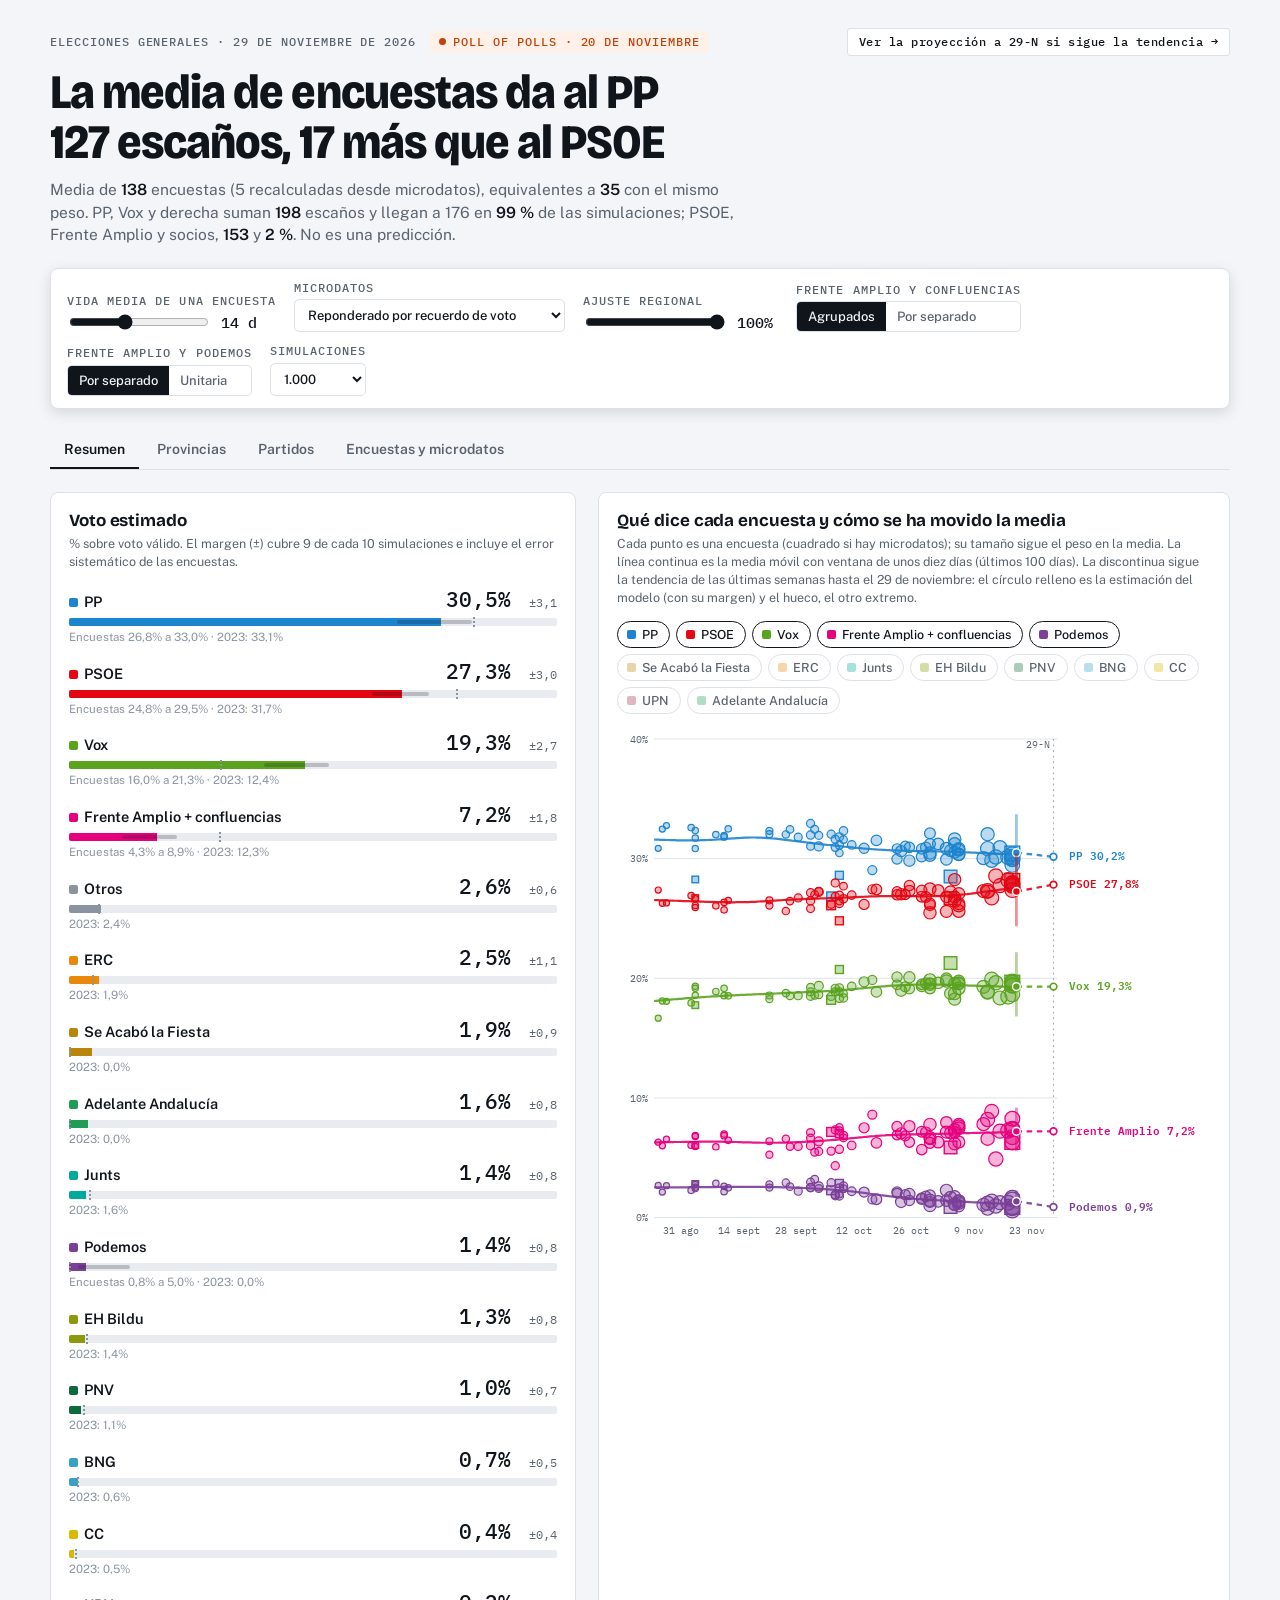
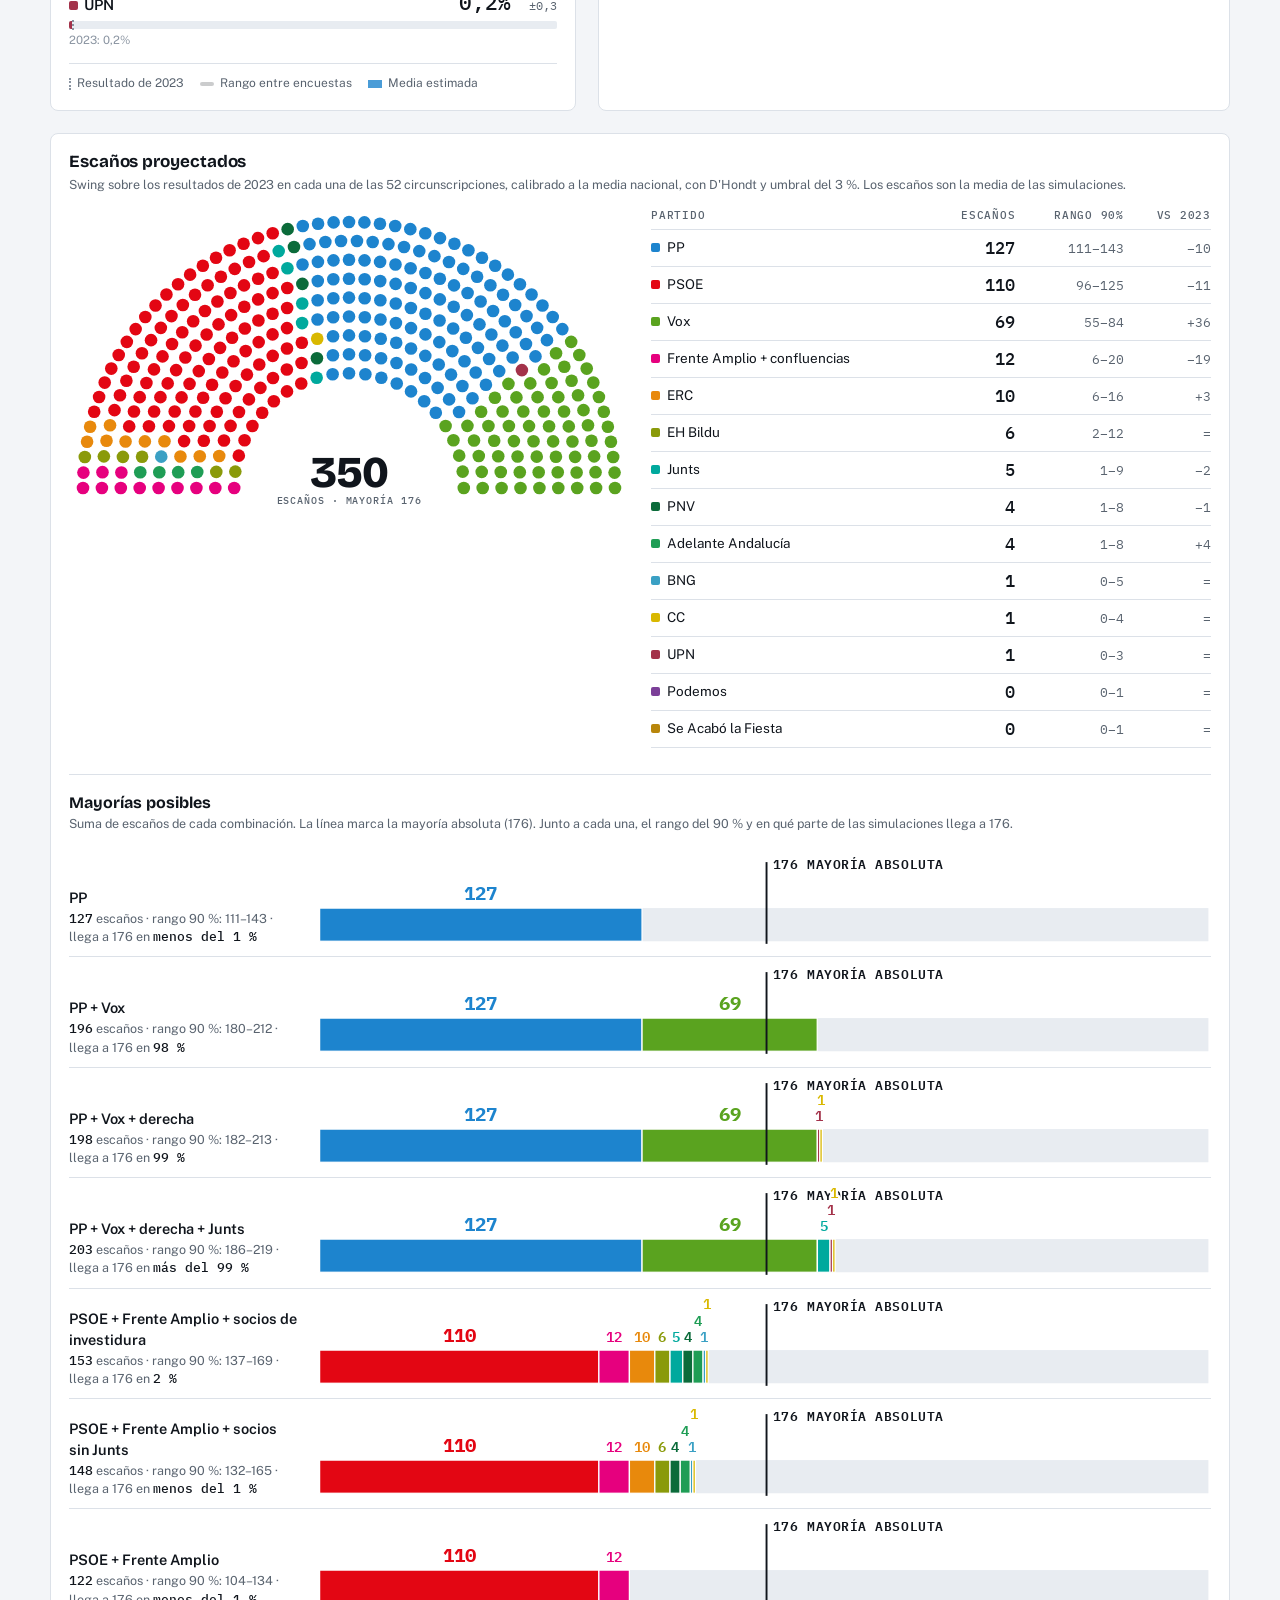
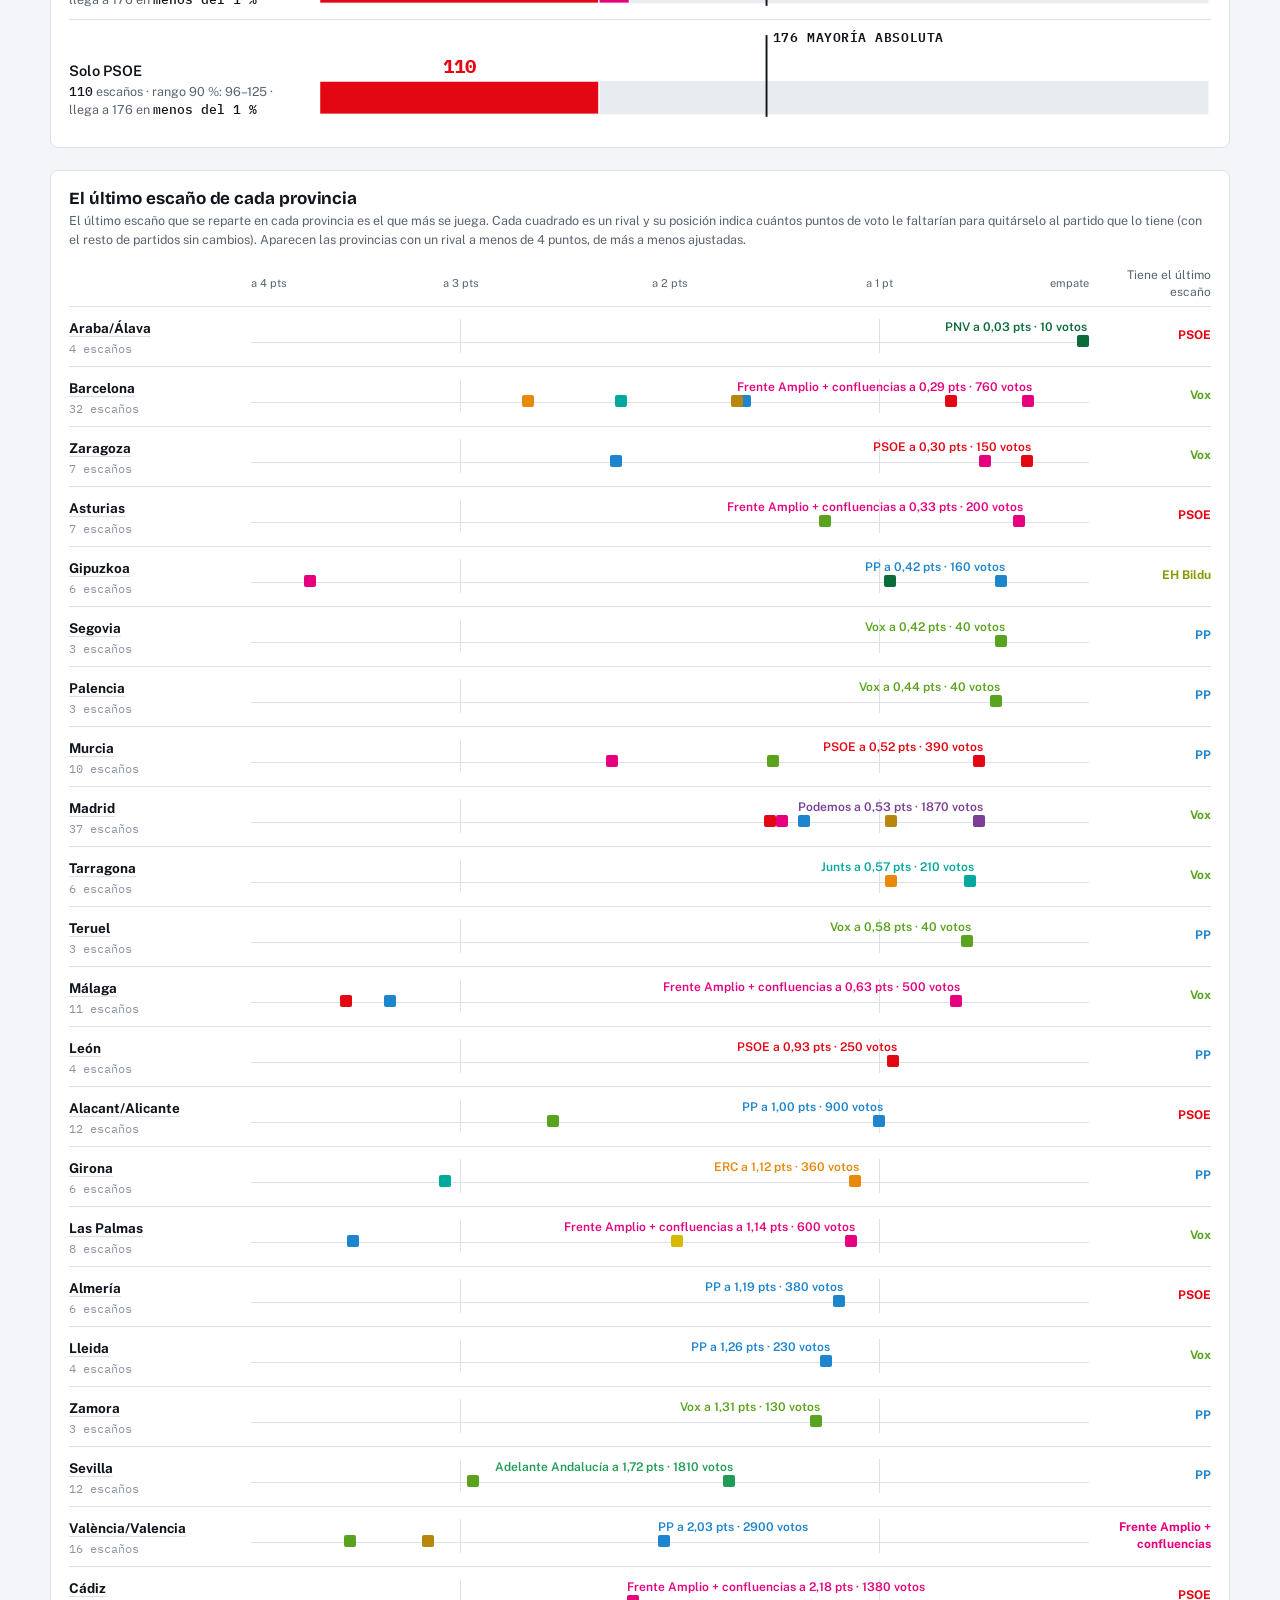
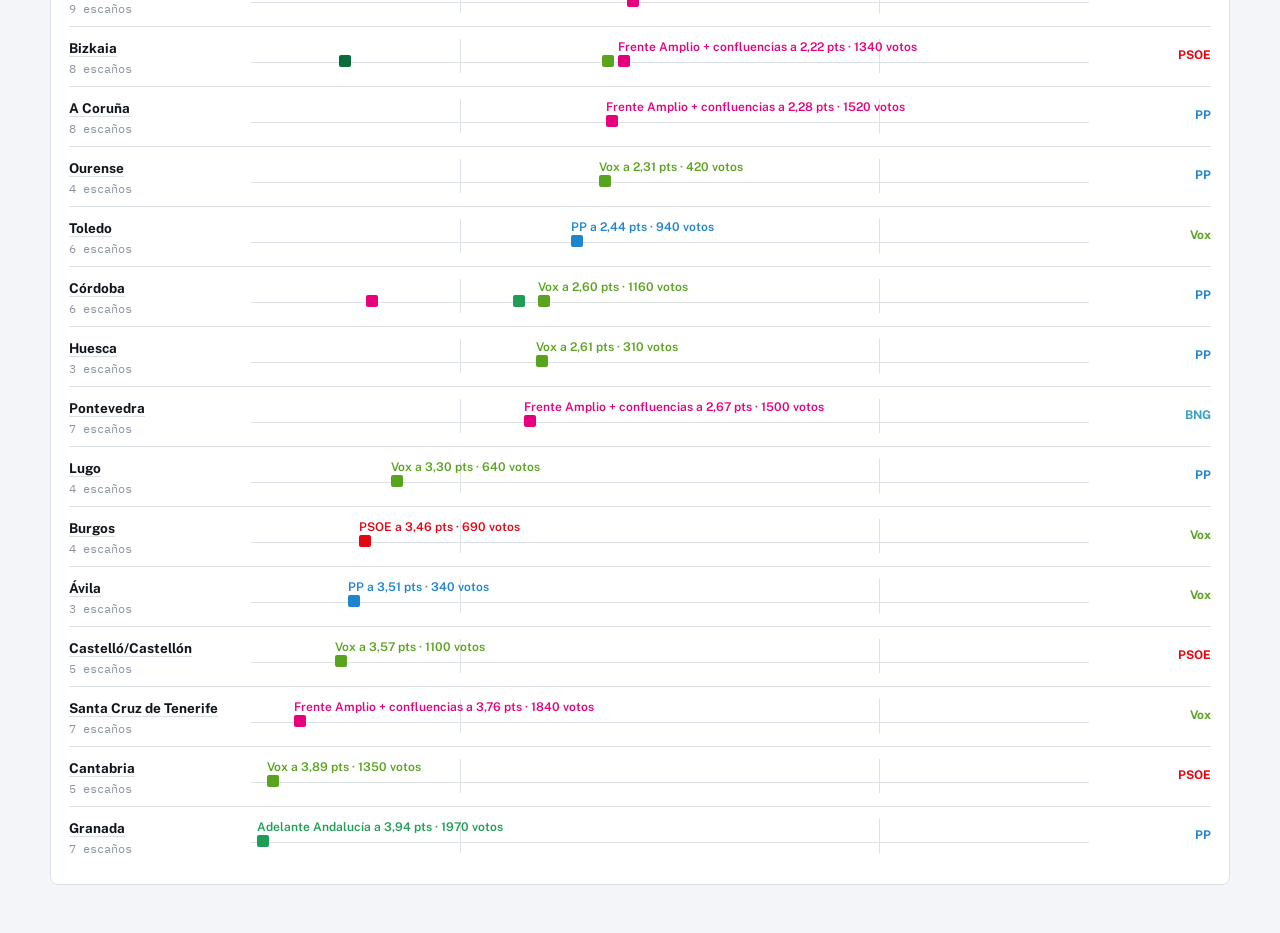
==== index.html @ 2ff0cf70 "Update election model and polling data Co-authored-by: Copilot App <223556219+Copilot@users.noreply." ====
<!doctype html>
<html lang="es">
<head>
<meta charset="utf-8">
<meta name="viewport" content="width=device-width,initial-scale=1,viewport-fit=cover">
<meta name="description" content="Media de encuestas y simulación de escaños para las elecciones generales del 29-N">
<title>Poll of polls 29N</title>
<link rel="stylesheet" href="https://fonts.googleapis.com/css2?family=Bricolage+Grotesque:opsz,wght@12..96,600;12..96,800&family=Public+Sans:wght@400;500;600&family=IBM+Plex+Mono:wght@400;500&display=swap">
<style>

/* Layout: cabecera editorial con titular dinámico, control de tiempo, dos columnas (voto | curva), hemiciclo + tabla, cuadrícula de provincias y escaños disputados */
:root{
  --card:#ffffff; --good:#15803d; --bad:#c2410c; --bg:#f3f5f8; --surface:#ffffff; --ink:#10151c; --muted:#59636f; --faint:#8a94a1; --rule:#dce1e8; --track:#e8ecf1;
  --live:#c2410c; --live-bg:#fff1e8; --focus:#1d4ed8;
  --c-PP:#1d84ce; --c-PSOE:#e30613; --c-VOX:#5aa31f; --c-SUMAR:#e6007e; --c-PODEMOS:#7b3f98; --c-SALF:#b8860b;
  --c-ERC:#e8890c; --c-JUNTS:#00a99d; --c-BILDU:#8a9a0a; --c-PNV:#0b6b3a; --c-BNG:#3aa0c4; --c-CC:#d9b800; --c-UPN:#a3324a; --c-OTROS:#8a94a1;
  --f-display:'Bricolage Grotesque','Arial Narrow',system-ui,sans-serif; --f-body:'Public Sans',system-ui,sans-serif; --f-mono:'IBM Plex Mono',ui-monospace,monospace;
}
@media (prefers-color-scheme:dark){:root:not([data-theme="light"]){
  --bg:#0d1117; --surface:#161b22; --ink:#eef1f5; --muted:#a5afbb; --faint:#7a8593; --rule:#2a313b; --track:#242b35;
  --live:#fb923c; --good:#4ade80; --bad:#fb923c; --live-bg:#2a1a10; --focus:#7aa2ff;
  --c-PP:#4aa3e8; --c-PSOE:#f0535b; --c-VOX:#7cc43a; --c-SUMAR:#f2489f; --c-PODEMOS:#a678c6; --c-SALF:#d6a428;
  --c-ERC:#f29a2a; --c-JUNTS:#2bc7ba; --c-BILDU:#adc12a; --c-PNV:#3aa56a; --c-BNG:#5bbbdc; --c-CC:#ecc82a; --c-UPN:#cf5a73; --c-OTROS:#7a8593; color-scheme:dark}}
:root[data-theme="dark"]{
  --bg:#0d1117; --surface:#161b22; --ink:#eef1f5; --muted:#a5afbb; --faint:#7a8593; --rule:#2a313b; --track:#242b35;
  --live:#fb923c; --good:#4ade80; --bad:#fb923c; --live-bg:#2a1a10; --focus:#7aa2ff;
  --c-PP:#4aa3e8; --c-PSOE:#f0535b; --c-VOX:#7cc43a; --c-SUMAR:#f2489f; --c-PODEMOS:#a678c6; --c-SALF:#d6a428;
  --c-ERC:#f29a2a; --c-JUNTS:#2bc7ba; --c-BILDU:#adc12a; --c-PNV:#3aa56a; --c-BNG:#5bbbdc; --c-CC:#ecc82a; --c-UPN:#cf5a73; --c-OTROS:#7a8593; color-scheme:dark}
*{box-sizing:border-box}
body{background:var(--bg);color:var(--ink);font-family:var(--f-body);font-size:15px;line-height:1.45;padding-left:max(16px,env(safe-area-inset-left,0px));padding-right:max(16px,env(safe-area-inset-right,0px));padding-block:20px 40px}
.wrap{max-width:1180px;margin-inline:auto;display:flex;flex-direction:column;gap:22px}
.kick{display:flex;flex-wrap:wrap;gap:10px 14px;align-items:center;font:500 12px/1 var(--f-mono);letter-spacing:.08em;text-transform:uppercase;color:var(--muted)}
.pill{padding:5px 9px;border-radius:3px;background:var(--live-bg);color:var(--live);font-weight:500}
.pill::before{content:"";display:inline-block;width:7px;height:7px;border-radius:50%;background:var(--live);margin-right:7px;vertical-align:1px}
h1{font:800 clamp(28px,5vw,48px)/1.04 var(--f-display);letter-spacing:-.02em;text-wrap:balance;margin:12px 0 10px;font-stretch:90%}
.sub{max-width:78ch;color:var(--muted);font-size:15.5px;margin:0}
.sub b{color:var(--ink);font-weight:600}
.ctrl{display:flex;flex-wrap:wrap;gap:12px 18px;align-items:center;background:var(--surface);border:1px solid var(--rule);border-radius:8px;padding:12px 16px}
.ctrl{position:sticky;top:8px;z-index:30;box-shadow:0 4px 14px rgba(0,0,0,.12)}
@media(max-width:560px){.ctrl{padding:8px 10px;gap:6px 10px}.ctrl .big{font-size:18px;min-width:5ch}.ctrl button{padding:6px 10px}.ctrl .rng{order:5;flex-basis:100%}.ctrl .ord .lbl{display:none}.ctrl .ord select{padding:5px 6px;max-width:150px}}
.ctrl button{font:500 13px var(--f-body);border:1px solid var(--ink);background:var(--ink);color:var(--bg);padding:8px 14px;border-radius:5px;cursor:pointer}
.ctrl button:hover{opacity:.88}
.ctrl .rng{flex:1 1 260px;display:flex;flex-direction:column;gap:4px;min-width:0}
.ctrl input[type=range]{width:100%;accent-color:var(--ink)}
.ctrl .big{font:500 22px var(--f-mono);font-variant-numeric:tabular-nums;min-width:7ch}
.ctrl label{font-size:13px;color:var(--muted);display:flex;gap:7px;align-items:center}
.ord{display:flex;flex-direction:column;gap:4px}
.ord select{font:500 13px var(--f-body);background:var(--surface);color:var(--ink);border:1px solid var(--rule);border-radius:5px;padding:7px 9px}
.ctrl label.lbl{display:block}
.lbl{font:500 11.5px/1.2 var(--f-mono);letter-spacing:.09em;text-transform:uppercase;color:var(--muted)}
.cols{display:grid;grid-template-columns:minmax(0,5fr) minmax(0,6fr);gap:22px}
@media(max-width:860px){.cols{grid-template-columns:minmax(0,1fr)}}
.card{background:var(--surface);border:1px solid var(--rule);border-radius:8px;padding:18px;min-width:0}
.card h2{font:700 17px/1.2 var(--f-display);margin:0 0 3px;letter-spacing:-.005em}
.card .note{font-size:12.5px;color:var(--muted);margin:0 0 14px}
.rows{display:flex;flex-direction:column;gap:11px}
.prow .top{display:flex;align-items:baseline;gap:8px}
.prow .nm{font-weight:600;font-size:14.5px}
.prow .sw{width:9px;height:9px;border-radius:2px;display:inline-block;margin-right:6px}
.prow .pc{margin-left:auto;font:500 21px var(--f-mono);font-variant-numeric:tabular-nums}
.prow .mg{font:400 11.5px var(--f-mono);color:var(--muted);min-width:5.5ch;text-align:right}
.bar{position:relative;height:8px;background:var(--track);border-radius:2px;margin-top:5px}
.bar i{position:absolute;left:0;top:0;bottom:0;border-radius:2px 0 0 2px}
.bar u{position:absolute;top:-3px;bottom:-3px;width:2px;background:var(--ink);text-decoration:none}
.bar s{position:absolute;top:-1px;bottom:-1px;width:0;border-left:2px dotted var(--faint);text-decoration:none}
.prow .ft{font-size:11.5px;color:var(--faint);margin-top:3px}
.legend{display:flex;flex-wrap:wrap;gap:6px 16px;font-size:12px;color:var(--muted);margin-top:14px;border-top:1px solid var(--rule);padding-top:11px}
.legend span::before{content:"";display:inline-block;margin-right:6px;vertical-align:middle}
.lg1::before{width:2px;height:12px;background:var(--ink)}
.lg2::before{height:12px;border-left:2px dotted var(--faint)}
.lg3::before{width:14px;height:8px;background:var(--track)}
svg text{font-family:var(--f-mono)}
#chart{width:100%;height:auto;display:block}
.tt{position:fixed;z-index:20;pointer-events:none;background:var(--ink);color:var(--bg);padding:8px 10px;border-radius:5px;font:12px/1.5 var(--f-mono);display:none;max-width:260px}
.seatsgrid{display:grid;grid-template-columns:minmax(0,1fr) minmax(0,1fr);gap:22px;align-items:start}
@media(max-width:860px){.seatsgrid{grid-template-columns:minmax(0,1fr)}}
.hemi{position:relative}
.hemi .mid{position:absolute;left:0;right:0;bottom:6px;text-align:center}
.hemi .n{font:800 clamp(30px,8vw,44px)/1 var(--f-display);letter-spacing:-.02em}
.hemi .lbl{font-size:10px}
.tbl{width:100%;border-collapse:collapse;font-size:13.5px}
.tbl th{font:500 11px var(--f-mono);letter-spacing:.07em;text-transform:uppercase;color:var(--muted);text-align:right;padding:0 0 7px 8px;border-bottom:1px solid var(--rule)}
.tbl th:first-child,.tbl td:first-child{text-align:left;padding-left:0}
.tbl td{padding:7px 0 7px 8px;text-align:right;border-bottom:1px solid var(--rule);font-variant-numeric:tabular-nums}
.tbl td.s{font:500 17px var(--f-mono)}
.tbl td.r,.tbl td.d{font:400 12.5px var(--f-mono);color:var(--muted)}
.tbl .sw{width:9px;height:9px;border-radius:2px;display:inline-block;margin-right:7px}
.maj{display:flex;flex-wrap:wrap;gap:8px 22px;margin-top:14px;font-size:13px;color:var(--muted)}
.maj b{color:var(--ink);font:500 15px var(--f-mono)}
.mapwrap{display:grid;grid-template-columns:minmax(0,3fr) minmax(0,2fr);gap:22px;align-items:start}
@media(max-width:860px){.mapwrap{grid-template-columns:minmax(0,1fr)}}
.mapsvg{width:100%;height:auto;display:block;max-width:640px;margin:0 auto}
.mapsvg path,.mapsvg rect.sqr{stroke:var(--surface);stroke-width:1.6;stroke-linejoin:round;cursor:pointer;transition:fill-opacity .25s}
.mapsvg .sel{stroke:var(--ink);stroke-width:4}
.mapsvg [data-id]:focus-visible{outline:none;stroke:var(--focus);stroke-width:4}
.mapsvg text{font:600 15px var(--f-mono);fill:#fff;text-anchor:middle;dominant-baseline:central;pointer-events:none;paint-order:stroke;stroke:rgba(0,0,0,.35);stroke-width:2.5px}
.mapsvg .bx{fill:none;stroke:var(--faint);stroke-width:1.2;stroke-dasharray:5 4}
.mapsvg .bt{font:500 13px var(--f-body);fill:var(--muted);stroke:none;text-anchor:start}
.leg{display:flex;flex-wrap:wrap;gap:6px 14px;font-size:12.5px;color:var(--muted);margin-top:10px;align-items:center}
.leg i{display:inline-block;width:10px;height:10px;border-radius:2px;margin-right:5px;vertical-align:-1px}
.gobtn{font:500 13px var(--f-body);border:1px solid var(--ink);background:var(--ink);color:var(--bg);padding:8px 14px;border-radius:5px;cursor:pointer}.gobtn:focus-visible{outline:3px solid var(--focus);outline-offset:2px}
.pd h3{font:700 20px var(--f-display);margin:0 0 2px}
.pd .meta{color:var(--muted);font-size:13px;margin-bottom:12px}
.ls{display:flex;flex-direction:column}
.ls .ax,.ls .row{display:grid;grid-template-columns:minmax(96px,150px) minmax(0,1fr) minmax(70px,120px);gap:12px;align-items:center}
.ls .ax{font:500 11.5px var(--f-mono);color:var(--muted);padding-bottom:6px;border-bottom:1px solid var(--rule)}
.ls .ax .tk{position:relative;height:14px}
.ls .ax .tk span{position:absolute;transform:translateX(-50%);white-space:nowrap}
.ls .ax .tk span:first-child{transform:none}.ls .ax .tk span:last-child{transform:translateX(-100%)}
.ls .ax .hh{text-align:right}
.ls .row{background:none;border:0;border-bottom:1px solid var(--rule);padding:0;width:100%;text-align:left;color:inherit;cursor:pointer;font-family:inherit;min-height:50px}
.ls .row:focus-visible{outline:3px solid var(--focus);outline-offset:1px}
.ls .row:hover{background:var(--track)}
.ls .nm{font-size:13.5px;line-height:1.2}.ls .nm b{display:block;font-weight:600}.ls .nm small{color:var(--muted);font:11.5px var(--f-mono)}
.ls .tr{position:relative;height:50px}
.ls .tr::before{content:"";position:absolute;left:0;right:0;top:34px;height:1px;background:var(--rule)}
.ls .tr .g{position:absolute;top:0;bottom:0;width:1px;background:var(--rule);opacity:.6}
.ls .tr .sq{position:absolute;top:28px;width:13px;height:13px;border-radius:2px;transform:translateX(-50%)}
.ls .tr .lb{position:absolute;top:8px;font:600 12px var(--f-body);white-space:nowrap}
.ls .hd{font:600 13.5px var(--f-body);text-align:right}
@media(max-width:560px){.ls .ax,.ls .row{grid-template-columns:78px minmax(0,1fr) 64px;gap:6px}.ls .ax .tk span.o{display:none}.ls .ax .hh{font-size:10px;line-height:1.1}.ls .hd{overflow-wrap:anywhere}.ls .lb{font-size:10.5px}.ls .hd{font-size:12px}}
.foot{font-size:12.5px;color:var(--muted);display:flex;flex-direction:column;gap:8px;border-top:1px solid var(--rule);padding-top:16px}
.foot code{font:12px var(--f-mono);background:var(--track);padding:1px 5px;border-radius:3px}

.chips{display:flex;flex-wrap:wrap;gap:6px;margin:0 0 12px}
.chip{display:inline-flex;align-items:center;gap:6px;font:500 12.5px var(--f-body);color:var(--muted);background:var(--surface);border:1px solid var(--rule);border-radius:999px;padding:5px 11px 5px 9px;cursor:pointer}
.chip i{width:9px;height:9px;border-radius:2px;background:var(--c);display:inline-block;opacity:.35}
.chip[aria-pressed="true"]{color:var(--ink);border-color:var(--ink)}
.chip[aria-pressed="true"] i{opacity:1}
.chip:focus-visible{outline:3px solid var(--focus);outline-offset:1px}
.vals{display:grid;grid-template-columns:repeat(auto-fill,minmax(210px,1fr));gap:10px;margin-top:14px;border-top:1px solid var(--rule);padding-top:12px}
.val .vn{font-weight:600;font-size:13.5px;display:flex;align-items:center;gap:6px;margin-bottom:4px}
.val .sw{width:9px;height:9px;border-radius:2px;display:inline-block}
.val .vr{display:grid;grid-template-columns:22px minmax(0,1fr) auto;gap:8px;align-items:center;font-size:12.5px;color:var(--muted);padding:2px 0}
.val .vr b{font:500 14px var(--f-mono);color:var(--ink);font-variant-numeric:tabular-nums}
.ln{display:block;height:0;border-top:3px solid var(--c)}
.ln.cnt{border-top:2px dashed var(--c)}
.gwrap{margin-top:26px;border-top:1px solid var(--rule);padding-top:18px}
.gwrap h3{font:700 16px var(--f-display);margin:0 0 3px}
.grow{display:grid;grid-template-columns:minmax(0,230px) minmax(0,1fr);gap:6px 18px;align-items:end;padding:10px 0;border-bottom:1px solid var(--rule)}
.grow:last-of-type{border-bottom:0}
@media(max-width:760px){.grow{grid-template-columns:minmax(0,1fr)}}
.gt{font-weight:600;font-size:14.5px}
.gs{font-size:12.5px;color:var(--muted);margin-top:2px}
.gs b{font:500 13px var(--f-mono);color:var(--ink)}
.gsvg{width:100%;height:auto;display:block}
details summary{cursor:pointer;color:var(--ink);font-weight:600}
/* Poll of polls 29N: panel de estimación. Retícula: cabecera editorial, barra de controles fija, dos columnas (voto | evolución), escaños, tabla de encuestas, mapa y microdatos. Tokens heredados del panel de escrutinio. */
.ctrl{align-items:flex-end}
.ctrl .fld{display:flex;flex-direction:column;align-items:stretch;gap:5px;min-width:0;font-size:13px;color:var(--muted)}
.ctrl .fld .rg{display:flex;align-items:center;gap:10px}
.ctrl .fld .rg input{width:140px;max-width:100%}
.ctrl .big{font:500 15px var(--f-mono);min-width:4.6ch;color:var(--ink)}
.fld select,.advgrid select{font:500 13px var(--f-body);background:var(--surface);color:var(--ink);border:1px solid var(--rule);border-radius:5px;padding:7px 9px;max-width:100%}
fieldset.fld{border:0;margin:0;padding:0}
fieldset.fld legend{padding:0;margin-bottom:5px}
.seg>span{display:inline-flex;border:1px solid var(--rule);border-radius:5px;overflow:hidden;background:var(--surface)}
.seg input{position:absolute;opacity:0;pointer-events:none}
.seg label{padding:7px 11px;font:500 13px var(--f-body);color:var(--muted);cursor:pointer;display:block}
.seg input:checked+label{background:var(--ink);color:var(--bg)}
.seg input:focus-visible+label{outline:3px solid var(--focus);outline-offset:-3px}
.ctrl{top:calc(8px + env(safe-area-inset-top,0px))}
@media(max-width:560px){.ctrl{position:static}.ctrl .fld .rg input{width:100%}.ctrl .fld{flex:1 1 140px}}
.bar .rgw{position:absolute;top:2px;height:4px;border-radius:2px;background:var(--ink);opacity:.22}
.lg2::before{border-left:2px dotted var(--faint)}
.lg1::before{width:0;border-left:2px dotted var(--faint);height:12px;background:none}
.legend .lg2::before{width:14px;height:4px;border:0;background:var(--ink);opacity:.22;border-radius:2px}
.legend .lg3::before{width:14px;height:8px;background:var(--c-PP);opacity:.8}
.rowhead{display:flex;flex-wrap:wrap;gap:12px 20px;align-items:flex-start;justify-content:space-between}
.rowhead>div:first-child{flex:1 1 360px;min-width:0}
.btns{display:flex;gap:8px;flex-wrap:wrap}
.ghost{font:500 13px var(--f-body);border:1px solid var(--rule);background:var(--surface);color:var(--ink);padding:8px 14px;border-radius:5px;cursor:pointer}
.ghost:hover{border-color:var(--ink)}
.ghost:focus-visible{outline:3px solid var(--focus);outline-offset:2px}
.tw{overflow-x:auto;max-width:100%;margin-top:6px}
.pt{width:100%;border-collapse:collapse;font-size:13px;min-width:880px}
.pt.mt{min-width:560px}
.pt th{font:500 11px var(--f-mono);letter-spacing:.07em;text-transform:uppercase;color:var(--muted);text-align:left;padding:0 8px 7px;border-bottom:1px solid var(--rule);white-space:nowrap}
.pt td{padding:5px 8px;border-bottom:1px solid var(--rule);vertical-align:middle}
.pt .c{text-align:center;width:44px;padding-inline:4px}
.pt th:nth-child(n+4):not(:last-child),.pt td.num{text-align:right}
.pt.mt th:not(:first-child){text-align:right}
.pt .num{font-variant-numeric:tabular-nums;font-family:var(--f-mono)}
.pt tr.off td{opacity:.5}
.pt tr.off td.c,.pt tr.off .in{opacity:1}
.pt tr.grp td{font:600 12px var(--f-body);color:var(--ink);padding-top:12px;border-bottom:1px solid var(--ink)}
.pt tr.sel td{background:var(--track);font-weight:600}
.pt td .sw{width:9px;height:9px;border-radius:2px;display:inline-block;margin-right:7px}
.pt .to{font-size:12.5px;color:var(--muted)}
.pt td.up{color:var(--c-PP);font-weight:600}.pt td.dn{color:var(--c-PSOE);font-weight:600}
.in{font:13px var(--f-body);color:var(--ink);background:var(--surface);border:1px solid transparent;border-radius:4px;padding:5px 6px;width:100%;min-width:0}
.in:hover{border-color:var(--rule)}
.in:focus-visible{outline:2px solid var(--focus);outline-offset:0;border-color:transparent}
.in.num{text-align:right;font-family:var(--f-mono);width:62px}
.in.q{width:48px}
.in.txt{min-width:210px;font-weight:600}
input[type=date].in{width:132px;font-family:var(--f-mono);font-size:12.5px}
.nm2{min-width:230px}
.nm2 .pn{display:block;font-size:11.5px;color:var(--faint);padding:2px 6px 0}
.nm2 .pn.warn{color:var(--live)}
.mu{display:inline-block;width:18px;height:18px;line-height:18px;text-align:center;border-radius:3px;background:var(--ink);color:var(--bg);font:600 11px var(--f-mono);margin-right:8px}
.pt td.ro{padding-inline:8px;color:var(--muted)}
.pt .pw{color:var(--ink);font-weight:500}
.pt .x{border:0;background:none;color:var(--muted);font-size:18px;line-height:1;cursor:pointer;padding:4px 8px;border-radius:4px}
.pt .x:hover{color:var(--live)}
.pt .x:focus-visible,.pt input[type=checkbox]:focus-visible{outline:3px solid var(--focus);outline-offset:1px}
.pt input[type=checkbox]{width:16px;height:16px;accent-color:var(--ink)}
.adv{margin-top:16px;border-top:1px solid var(--rule);padding-top:12px}
.advgrid{display:grid;grid-template-columns:repeat(auto-fill,minmax(250px,1fr));gap:14px 22px;margin:14px 0 8px}
.advgrid .fld{display:flex;flex-direction:column;gap:5px}
.advgrid .rg{display:flex;align-items:center;gap:10px}
.advgrid .rg input{flex:1 1 auto;min-width:0;accent-color:var(--ink)}
.advgrid .big{font:500 15px var(--f-mono);min-width:4.6ch}
.sh{font:700 16px var(--f-display);margin:22px 0 3px}
.mapsvg .bt{stroke:none;fill:var(--muted);text-anchor:start;font:500 13px var(--f-body)}
.mapsvg path,.mapsvg rect.sqr{stroke:var(--surface)}
.pd .tbl td.r{font:400 12.5px var(--f-mono);color:var(--muted)}
.foot a{color:var(--ink)}
.chip{cursor:pointer}
#hemin{font-variant-numeric:tabular-nums}
@media (prefers-reduced-motion:reduce){*{transition:none!important}}

.nm2 .pn[hidden]{display:none}

.panel{display:flex;flex-direction:column;gap:22px}
.tabs{display:flex;gap:4px;border-bottom:1px solid var(--rule);overflow-x:auto;max-width:100%}
.tabs button{font:600 14px var(--f-body);color:var(--muted);background:none;border:0;border-bottom:3px solid transparent;padding:10px 14px;cursor:pointer;white-space:nowrap;margin-bottom:-1px}
.tabs button:hover{color:var(--ink)}
.tabs button[aria-selected="true"]{color:var(--ink);border-bottom-color:var(--ink)}
.tabs button:focus-visible{outline:3px solid var(--focus);outline-offset:-3px;border-radius:4px}
.kpis{display:grid;grid-template-columns:repeat(auto-fit,minmax(190px,1fr));gap:14px 22px;margin:14px 0 16px;padding:12px 0;border-block:1px solid var(--rule)}
.kpis b{display:block;font:800 clamp(22px,4vw,30px)/1.1 var(--f-display);letter-spacing:-.01em;font-variant-numeric:tabular-nums}
.kpis span{display:block;font-size:12.5px;color:var(--muted);margin-top:3px}
#pk{margin-bottom:0;border-bottom:0;padding-bottom:0}
.provwrap{grid-template-columns:minmax(0,4fr) minmax(0,7fr)}
.partywrap{grid-template-columns:minmax(0,1fr) minmax(0,1fr)}
@media(max-width:860px){.provwrap,.partywrap{grid-template-columns:minmax(0,1fr)}}
.fld.sel{display:flex;flex-direction:column;gap:5px;margin:0 0 12px;max-width:320px}
.fld.sel select{font:500 14px var(--f-body);background:var(--surface);color:var(--ink);border:1px solid var(--rule);border-radius:5px;padding:8px 10px}
.pd .kpis{grid-template-columns:repeat(auto-fit,minmax(150px,1fr));margin-top:6px}
.pd .kpis b{font-size:clamp(18px,3vw,23px)}
.prt{min-width:620px}
.prt th,.prt td{padding-inline:6px}
.prt th{font-size:10.5px;letter-spacing:.04em}
.prt td.num,.prt th:not(:first-child){text-align:right}
.pt td.s2{font:500 15px var(--f-mono)}
.need small{font:500 11.5px var(--f-mono);margin-left:4px}
small.gd,td.gd{color:var(--good)}small.bd,td.bd{color:var(--bad)}
.pt td.gd,.pt td.bd{font-weight:600}
.lk{white-space:nowrap;font:600 13.5px var(--f-body);color:var(--ink);background:none;border:0;padding:3px 0;cursor:pointer;text-align:left;text-decoration:underline;text-decoration-color:var(--rule);text-underline-offset:3px}
.lk:hover{text-decoration-color:var(--ink)}
.lk:focus-visible{outline:3px solid var(--focus);outline-offset:2px;border-radius:3px}
.mut{color:var(--faint);font:11.5px var(--f-mono)}
.qs{display:flex;flex-direction:column;gap:5px;margin-top:6px}
.qr{display:grid;grid-template-columns:26px minmax(110px,170px) minmax(0,1fr) 56px;gap:10px;align-items:center;font-size:13px}
.qr small{color:var(--faint);font:11px var(--f-mono)}
.qn{font:500 12px var(--f-mono);color:var(--muted);text-align:right}
.qp .sw{width:9px;height:9px;border-radius:2px;display:inline-block;margin-right:7px}
.qb{position:relative;height:12px;background:var(--track);border-radius:2px;overflow:hidden}
.qb i{position:absolute;left:0;top:0;bottom:0;border-radius:2px}
.qr.out .qb{background:none;border:1px dashed var(--faint)}
.qr.out .qb i{opacity:.35}
.qr.out .qp,.qr.out .qv,.qr.out .qn{color:var(--faint)}
.qr.won:last-of-type{}
.qv{font:500 12.5px var(--f-mono);text-align:right;font-variant-numeric:tabular-nums}
.qr.out:first-of-type{}
.tw.tall{max-height:640px;overflow:auto}
.tw.tall thead th{position:sticky;top:0;background:var(--surface);z-index:1}
.sortb{display:flex;gap:6px;flex-wrap:wrap}
#tbl tr.clk{cursor:pointer}#tbl tr.clk:hover td{background:var(--track)}
.chip small{font:500 11.5px var(--f-mono);color:var(--muted);margin-left:2px}
.mapsvg text.ml{font:600 15px var(--f-mono);text-anchor:middle;dominant-baseline:central;pointer-events:none;paint-order:stroke;stroke-width:3px}
.mapsvg text.ml.lt{fill:#fff;stroke:rgba(0,0,0,.4)}
.mapsvg text.ml.dk{fill:var(--ink);stroke:var(--surface)}
.mapsvg text.ml.lg{font-size:26px;stroke-width:4px}
.mapsvg text.ml.sm{font-size:19px;stroke-width:3.5px}
#ptab{min-width:0}
.prt{font-size:12.5px}
.mapsvg text.bt{font:500 13px var(--f-body);text-anchor:start;dominant-baseline:auto;fill:var(--muted);stroke:none;paint-order:normal}
.pd h3{font:700 22px var(--f-display);margin:0 0 2px}
[hidden]{display:none!important}
.thrb{cursor:pointer}.thrb:focus{outline:none}.thrb:focus-visible rect:first-of-type,.thrb:hover rect:first-of-type{stroke:var(--ink);stroke-width:1.5}
:root{--c-ADELANTE:#1f9d55;--c-COMPROMIS:#e4572e;--c-UPC:#2a6f97}
@media (prefers-color-scheme:dark){:root:not([data-theme="light"]){--c-ADELANTE:#4cc784;--c-COMPROMIS:#f27a53;--c-UPC:#58a6d6}}
:root[data-theme="dark"]{--c-ADELANTE:#4cc784;--c-COMPROMIS:#f27a53;--c-UPC:#58a6d6}
.ptw{max-height:680px;overflow:auto}.ptw thead th{position:sticky;top:0;background:var(--surface);z-index:2}

.mgb{display:inline-block;width:56px;height:6px;background:var(--track);border-radius:3px;vertical-align:middle;margin-right:6px;overflow:hidden}
.mgb i{display:block;height:100%;background:var(--focus);border-radius:3px}

.lsw{overflow-x:auto}.lsg{min-width:640px}
.lsr{display:grid;grid-template-columns:170px 1fr 110px;gap:12px;align-items:center;padding:10px 0;border-top:1px solid var(--rule)}
.lsr.lsh{border-top:0;padding:4px 0;font-size:11px;color:var(--muted)}
.lsn{display:flex;flex-direction:column;gap:2px}.lsn .lk{text-align:left;font-weight:700}
.lsx{position:relative;height:34px}
.lsh .lsx{height:16px}.lsh .lsx span{position:absolute;top:0;white-space:nowrap;font-size:11px}
.lsh .lsx span:last-child{right:0}.lsh .lsx span:nth-child(n+2):not(:last-child){transform:translateX(-50%)}
.lsq{text-align:right;font-size:12px}
.lst{background:linear-gradient(var(--rule),var(--rule)) 0 70%/100% 1px no-repeat,linear-gradient(90deg,transparent calc(25% - .5px),var(--rule) 25%,transparent calc(25% + .5px),transparent calc(50% - .5px),var(--rule) 50%,transparent calc(50% + .5px),transparent calc(75% - .5px),var(--rule) 75%,transparent calc(75% + .5px))}
.lsd{position:absolute;top:60%;width:12px;height:12px;margin:-4px 0 0 -6px;border-radius:2px}
.lsl{position:absolute;top:0;font-size:12px;font-weight:600;white-space:nowrap;transform:translateX(0);margin-right:-4px}

.cols2{display:grid;grid-template-columns:minmax(0,3fr) minmax(0,2fr);gap:22px;align-items:start}
@media(max-width:860px){.cols2{grid-template-columns:minmax(0,1fr)}}
.cols2 .lsg{min-width:0}
.cols2 .pt.mt{min-width:0}
.cols2 .pt th{white-space:normal;letter-spacing:.02em;font-size:10px;padding:0 5px 7px;vertical-align:bottom}
.cols2 .pt td{padding:5px}
.cols2 .lsx{white-space:normal}

.scn{margin:14px 0 4px}
.cols2s{display:grid;grid-template-columns:minmax(0,3fr) minmax(0,2fr);gap:22px;align-items:start}
@media(max-width:860px){.cols2s{grid-template-columns:minmax(0,1fr)}}
.scng{display:flex;flex-direction:column;gap:12px}.scng>div{border:1px solid var(--rule);border-radius:6px;padding:10px 12px}.scng b{display:block;font:600 14px var(--f-body)}.scng span{font-size:13px;color:var(--muted)}.scng span b{display:inline;font-size:13px;color:var(--ink)}

.navbtn{margin-left:auto;padding:6px 11px;border-radius:3px;border:1px solid var(--rule);background:var(--surface);color:var(--ink);font:500 12px/1.2 var(--f-mono);letter-spacing:.04em;text-transform:none;text-decoration:none}
.navbtn:hover,.navbtn:focus-visible{border-color:var(--live);color:var(--live)}

#trtbl td.s{font-size:14px}#trtbl th,#trtbl td{padding-left:6px}#trtbl td.d{color:var(--muted);font-size:12.5px}
@media(max-width:560px){#trtbl{font-size:12px}#trtbl td.s{font-size:12.5px}#trtbl th{font-size:9.5px;letter-spacing:.02em;padding-left:4px}#trtbl td{padding-left:4px}}

.cpt{cursor:pointer}.cpt:hover{fill-opacity:.7;stroke-width:2.4}
#ctip{position:fixed;z-index:50;max-width:min(300px,calc(100vw - 16px));padding:8px 10px;border-radius:5px;background:var(--surface);color:var(--ink);border:1px solid var(--rule);box-shadow:0 4px 14px rgba(0,0,0,.18);font-size:12.5px;line-height:1.4;pointer-events:none}
#ctip b{font-weight:600}#ctip span{display:block;color:var(--muted)}#ctip span b{color:var(--ink)}#ctip>b{display:block;margin-bottom:2px}
.prt th{font-size:10px;letter-spacing:.02em;padding-left:5px}.prt td{padding-left:5px}.prt td.num{font-size:13px}.prt td.s2{font-size:15px}
.prt td:first-child{white-space:normal;min-width:96px;max-width:150px}.prt td.need small{display:block;text-align:right}
.prt{min-width:560px}.prt td:first-child .lk{white-space:normal;text-align:left;line-height:1.25}.prt td.need{white-space:nowrap}

</style>
</head>
<body>

<div class="wrap">
  <header>
    <div class="kick"><span>Elecciones generales · 29 de noviembre de 2026</span><span class="pill" id="pill">Poll of polls</span><a class="navbtn" id="navlink" href="#" target="_blank" rel="noopener"></a></div>
    <h1 id="headline">Calculando la media de encuestas</h1>
    <p class="sub" id="sub"></p>
  </header>

  <div class="ctrl" role="group" aria-label="Controles del modelo">
    <label class="fld" for="half"><span class="lbl">Vida media de una encuesta</span><span class="rg"><input id="half" type="range" min="4" max="30" step="1"><output id="halfv" class="big" for="half"></output></span></label>
    <label class="fld" for="variant"><span class="lbl">Microdatos</span><select id="variant"><option value="B">Reponderado por recuerdo de voto</option><option value="C">Reponderado + indecisos por recuerdo</option><option value="A">Bruto, como sale de la encuesta</option></select></label>
    <label class="fld" for="regInt"><span class="lbl">Ajuste regional</span><span class="rg"><input id="regInt" type="range" min="0" max="100" step="5"><output id="regv" class="big" for="regInt"></output></span></label>
    <fieldset class="fld seg" aria-label="Cómo mostrar Frente Amplio y confluencias"><legend class="lbl">Frente Amplio y confluencias</legend>
      <span><input type="radio" name="grp" id="g1" value="1"><label for="g1">Agrupados</label><input type="radio" name="grp" id="g0" value="0"><label for="g0">Por separado</label></span></fieldset>
    <fieldset class="fld seg" aria-label="Candidatura de Frente Amplio y Podemos"><legend class="lbl">Frente Amplio y Podemos</legend>
      <span><input type="radio" name="unity" id="u0" value="0"><label for="u0">Por separado</label><input type="radio" name="unity" id="u1" value="1"><label for="u1">Unitaria</label></span></fieldset>
    <label class="fld" for="nsim"><span class="lbl">Simulaciones</span><select id="nsim"><option value="500">500</option><option value="1000">1.000</option><option value="3000">3.000</option></select></label>
  </div>

  <nav class="tabs" role="tablist" aria-label="Secciones">
    <button type="button" role="tab" id="tab-resumen" aria-controls="p-resumen" aria-selected="true">Resumen</button>
    <button type="button" role="tab" id="tab-provincias" aria-controls="p-provincias" aria-selected="false" tabindex="-1">Provincias</button>
    <button type="button" role="tab" id="tab-partidos" aria-controls="p-partidos" aria-selected="false" tabindex="-1">Partidos</button>
    <button type="button" role="tab" id="tab-encuestas" aria-controls="p-encuestas" aria-selected="false" tabindex="-1">Encuestas y microdatos</button>
  </nav>

  <div class="panel" id="p-resumen" role="tabpanel" aria-labelledby="tab-resumen">
  <div class="cols">
    <section class="card">
      <h2>Voto estimado</h2>
      <p class="note">% sobre voto válido. El margen (±) cubre 9 de cada 10 simulaciones e incluye el error sistemático de las encuestas.</p>
      <div class="rows" id="votes"></div>
      <div class="legend"><span class="lg1">Resultado de 2023</span><span class="lg2">Rango entre encuestas</span><span class="lg3">Media estimada</span></div>
    </section>
    <section class="card">
      <h2>Qué dice cada encuesta y cómo se ha movido la media</h2>
      <p class="note">Cada punto es una encuesta (cuadrado si hay microdatos); su tamaño sigue el peso en la media. La línea continua es la media móvil con ventana de unos diez días (últimos 100 días). La discontinua sigue la tendencia de las últimas semanas hasta el 29 de noviembre: el círculo relleno es la estimación del modelo (con su margen) y el hueco, el otro extremo.</p>
      <div class="chips" id="chips" role="group" aria-label="Partidos en el gráfico"></div>
      <svg id="chart" viewBox="0 0 640 560" role="img" aria-label="Encuestas por fecha y media estimada por partido"></svg>
    </section>
  </div>

  <section class="card" id="trcard" hidden>
    <h2>Qué cambia respecto a la media de hoy</h2>
    <p class="note" id="trnote"></p>
    <table class="tbl" id="trtbl"><thead><tr><th>Partido</th><th>Voto hoy</th><th>Voto 29-N</th><th>Dif.</th><th>Esc. hoy</th><th>Esc. 29-N</th><th>Dif.</th></tr></thead><tbody></tbody></table>
  </section>

  <section class="card">
    <h2>Escaños proyectados</h2>
    <p class="note">Swing sobre los resultados de 2023 en cada una de las 52 circunscripciones, calibrado a la media nacional, con D'Hondt y umbral del 3 %. Los escaños son la media de las simulaciones.</p>
    <div class="seatsgrid">
      <div class="hemi"><svg id="hemi" viewBox="0 0 400 214" role="img" aria-label="Hemiciclo de escaños proyectados"></svg><div class="mid"><div class="n" id="hemin">350</div><div class="lbl">escaños · mayoría 176</div></div></div>
      <table class="tbl" id="tbl"><thead><tr><th>Partido</th><th>Escaños</th><th>Rango 90%</th><th>vs 2023</th></tr></thead><tbody></tbody></table>
    </div>
    <div class="gwrap">
      <h3>Mayorías posibles</h3>
      <p class="note">Suma de escaños de cada combinación. La línea marca la mayoría absoluta (176). Junto a cada una, el rango del 90 % y en qué parte de las simulaciones llega a 176.</p>
      <div id="groups"></div>
    </div>
  </section>

  <section class="card">
    <h2>El último escaño de cada provincia</h2>
    <p class="note">El último escaño que se reparte en cada provincia es el que más se juega. Cada cuadrado es un rival y su posición indica cuántos puntos de voto le faltarían para quitárselo al partido que lo tiene (con el resto de partidos sin cambios). Aparecen las provincias con un rival a menos de 4 puntos, de más a menos ajustadas.</p>
    <div id="lstab"></div>
  </section>

  </div>

  <div class="panel" id="p-provincias" role="tabpanel" aria-labelledby="tab-provincias" hidden>
  <div class="mapwrap provwrap">
    <section class="card">
      <h2>Elige una provincia</h2>
      <p class="note">Color: partido con más escaños en el escenario central. Cuanto más pálida, más disputada. Ceuta y Melilla van como cuadrados y Canarias en su recuadro. Pulsa en el mapa o usa la lista.</p>
      <label class="fld sel" for="provSel"><span class="lbl">Provincia (escaños)</span><select id="provSel"></select></label>
      <div id="tiles"></div><div class="leg" id="mleg"></div>
    </section>
    <section class="card pd" id="pd"></section>
  </div>
  <div class="cols2">
  <section class="card pd" id="pls"></section>
  <section class="card pd" id="pqs"></section>
  </div>
  <section class="card">
    <h2>Barrera electoral efectiva: el cociente del último escaño</h2>
    <p class="note">Cociente D'Hondt del último escaño repartido en cada provincia (escenario central): el voto provincial que necesita un partido para llevárselo, con el resto de votos sin cambios. Es la barrera real sin aplicar el 3 % legal: donde queda por debajo de la línea de puntos (Madrid, Barcelona…) manda el 3 %. Arriba, los escaños de la provincia; sobre cada barra, su barrera en %. Ceuta y Melilla (un escaño) no se muestran. Pulsa una barra para ver la provincia.</p>
    <div class="tw"><svg id="thr" role="img" aria-label="Barrera electoral efectiva por provincia"></svg></div>
  </section>
  </div>

  <div class="panel" id="p-partidos" role="tabpanel" aria-labelledby="tab-partidos" hidden>
  <section class="card">
    <h2>Elige un partido</h2>
    <p class="note">El número junto al nombre es su media de escaños en las simulaciones.</p>
    <div class="chips" id="pchips" role="group" aria-label="Partido"></div>
    <fieldset class="fld seg scn" aria-label="Escenario de voto"><legend class="lbl">Escenario: el partido sube y los demás bajan en proporción</legend><span><input type="radio" name="ps" id="ps0" value="0" checked><label for="ps0">Actual</label><input type="radio" name="ps" id="ps1" value="1"><label for="ps1">+1 punto</label><input type="radio" name="ps" id="ps2" value="2"><label for="ps2">+2 puntos</label><input type="radio" name="ps" id="ps3" value="3"><label for="ps3">+3 puntos</label></span></fieldset>
    <div class="kpis" id="pk"></div>
  </section>
  <section class="card" id="pscnc" hidden></section>
  <div class="mapwrap partywrap">
    <section class="card">
      <div class="rowhead"><div><h2 id="pmt">Dónde saca escaño</h2><p class="note" id="pmn"></p></div>
        <fieldset class="fld seg" aria-label="Qué mostrar en el mapa"><legend class="lbl">Mapa</legend><span><input type="radio" name="pm" id="pm0" value="seats" checked><label for="pm0">Escaños</label><input type="radio" name="pm" id="pm1" value="need"><label for="pm1">Voto necesario</label></span></fieldset></div>
      <div id="pmap"></div><div class="leg" id="pleg"></div>
    </section>
    <section class="card">
      <div class="rowhead"><div><h2>Provincia por provincia</h2><p class="note">Voto necesario para el primer escaño con el resto de partidos escalados en proporción. Diferencia = voto estimado menos voto necesario, en puntos.</p></div>
        <div class="sortb" id="psort" role="group" aria-label="Ordenar"><button type="button" class="chip" data-s="gap" aria-pressed="true">Más cerca</button><button type="button" class="chip" data-s="seats" aria-pressed="false">Escaños</button><button type="button" class="chip" data-s="name" aria-pressed="false">A-Z</button></div></div>
      <div class="tw tall"><table class="pt mt" id="ptab"></table></div>
      <p class="note" id="pnote" style="margin:10px 0 0"></p>
    </section>
  </div>
  <section class="card">
    <h2>A cuánto está de un escaño más</h2>
    <p class="note" id="nxn"></p>
    <div class="tw tall"><table class="pt mt" id="nxtab"></table></div>
  </section>
  </div>

  <div class="panel" id="p-encuestas" role="tabpanel" aria-labelledby="tab-encuestas" hidden>
  <section class="card">
    <div class="rowhead"><div><h2>Encuestas incluidas</h2><p class="note">Marca, quita o corrige cualquier dato. Los % de las filas con microdatos salen de recalcular la encuesta y no se editan a mano. Al cambiar algo, todo se recalcula.</p></div>
      <div class="btns"><button type="button" class="gobtn" id="addp">Añadir encuesta</button><button type="button" class="ghost" id="reset">Restaurar datos</button></div></div>
    <div class="tw ptw"><table class="pt" id="pt"><thead><tr><th class="c">Usar</th><th>Encuesta</th><th>Fecha</th><th>Muestra</th><th>PP</th><th>PSOE</th><th>Vox</th><th>F. Amplio</th><th>Podemos</th><th>SALF</th><th>Adelante</th><th title="Multiplica el peso de la encuesta">Calidad</th><th>Peso</th><th class="c"></th></tr></thead><tbody></tbody></table></div>
    <p class="note" id="ptnote" style="margin:12px 0 0"></p>
    <details class="adv"><summary>Efecto casa por encuestadora</summary>
      <p class="note" id="hnote"></p>
      <div class="tw"><table class="pt mt" id="hft"></table></div>
    </details>
    <details class="adv"><summary>Más ajustes del modelo</summary>
      <div class="advgrid">
        <label class="fld" for="sdSys"><span class="lbl">Error sistemático de las encuestas</span><span class="rg"><input id="sdSys" type="range" min="0.1" max="0.5" step="0.02"><output id="sdSysv" class="big" for="sdSys"></output></span></label>
        <label class="fld" for="sdProv"><span class="lbl">Dispersión entre provincias</span><span class="rg"><input id="sdProv" type="range" min="0" max="0.12" step="0.01"><output id="sdProvv" class="big" for="sdProv"></output></span></label>
        <label class="fld" for="lam"><span class="lbl">Peso de los microdatos en partidos regionales</span><span class="rg"><input id="lam" type="range" min="0" max="1" step="0.05"><output id="lamv" class="big" for="lam"></output></span></label>
        <label class="fld" for="house"><span class="lbl">Corrección del efecto casa</span><span class="rg"><input id="house" type="range" min="0" max="1" step="0.1"><output id="housev" class="big" for="house"></output></span></label>
        <label class="fld" for="bonus" id="bonusF"><span class="lbl">Efecto de la candidatura unitaria</span><span class="rg"><input id="bonus" type="range" min="1" max="1.3" step="0.01"><output id="bonusv" class="big" for="bonus"></output></span></label>
      </div>
      <p class="note">El error sistemático es la desviación típica del error de la media (en puntos, escalada con la raíz del % de cada partido). La dispersión entre provincias es el cambio relativo típico respecto al swing común. El efecto de la candidatura unitaria multiplica la suma Frente Amplio + Podemos (solo donde ambos concurren por separado: en Cataluña, la Comunitat Valenciana, Canarias y Illes Balears, Podemos ya va dentro de otras listas) (en el flash de 40dB sale 1,09).</p>
    </details>
  </section>

  <section class="card">
    <h2>Qué aportan los microdatos</h2>
    <p class="note">Las tres encuestas de la carpeta incluyen respuestas individuales. Con ellas se recalcula el voto de dos maneras y se mide cuánto cambia el electorado de 2023.</p>
    <div class="tw"><table class="pt mt" id="mt"></table></div>
    <h3 class="sh">Podemos y el espacio ex-Sumar en la nueva configuración</h3>
    <p class="note" id="pzn"></p>
    <div class="tw"><table class="pt mt" id="pz"></table></div>
    <div id="cat"></div>
    <h3 class="sh">De dónde viene el voto de hoy</h3>
    <p class="note">Entre quienes votaron a cada partido en 2023 y hoy declaran un voto (CIS 3582, reponderado). «Repite» es el porcentaje que mantiene su partido.</p>
    <div class="tw"><table class="pt mt" id="rt"></table></div>
    <details class="adv"><summary>Ajuste regional aplicado por comunidad</summary>
      <p class="note">Factor sobre el swing común: por encima de 1, el partido va mejor en esa comunidad de lo que dice la media; por debajo, peor. Sale de CIS (y CEO en Cataluña) y se encoge hacia 1 según el tamaño de la muestra. Se aplica a todas las provincias de la comunidad.</p>
      <div class="tw"><table class="pt mt" id="ft"></table></div>
    </details>
  </section>

  </div>

  <footer class="foot" hidden><!-- Oculto de momento: quita el atributo hidden para mostrar Método, Microdatos y Fuentes -->
    <div><b>Método.</b> La media combina las encuestas marcadas con un peso que crece con la raíz de su muestra efectiva, decae a la mitad cada vez que pasa la vida media elegida y se multiplica por la calidad asignada. Los porcentajes de Frente Amplio (antes Sumar), Podemos y SALF que no publica una encuesta se completan con el resto. Podemos concurre dentro de ERC en Cataluña, de Compromís-Front Valencià en la Comunitat Valenciana y de Unidad del Pueblo Canario en Canarias; Adelante Andalucía solo se presenta en Andalucía. Los partidos regionales mantienen su peso de 2023 y se mueven entre sí según los microdatos. Para cada provincia se parte del voto de 2023, se aplica el factor regional, Podemos hereda el perfil de Sumar y SALF el de Vox, y se ajusta todo a la media nacional. Las simulaciones añaden error sistemático de las encuestas, un cambio compartido por comunidad y ruido provincial. No es una predicción ni un resultado oficial.</div>
    <div><b>Microdatos.</b> CIS 3577 (septiembre, 4.042 entrevistas) y CIS 3582 (octubre, 1-6 oct, 5.024), 40dB flash de octubre (800) y CEO 1169 (2.000, solo Cataluña). El reponderado iguala el recuerdo de voto de 2023 al resultado real de cada comunidad, pondera por probabilidad de votar y calcula el voto entre quienes dicen un partido (o simpatía). Cuando CIS y 40dB tienen una versión publicada, la fila publicada queda sin marcar para no contar la misma encuesta dos veces.</div>
    <div><b>Fuentes de los porcentajes publicados.</b> Tablas de encuestas de <a href="https://brujula29n.com/encuestas/" target="_blank" rel="noopener">Brújula 29N</a> y <a href="https://elecciones29noviembre.com/encuestas/" target="_blank" rel="noopener">elecciones29noviembre.com</a>, contrastadas con <a href="https://en.ara.cat/politics/what-do-the-polls-for-the-spanish-elections-of-november-29-say_1_5874100.html" target="_blank" rel="noopener">Ara</a> y <a href="https://www.esdiario.com/nacional/261009/199828/tres-encuestas-dan-mayoria-pp-vox-ivan-redondo-agarra-clavo-ardiendo-sanchez_amp.html" target="_blank" rel="noopener">ESdiario</a>. Algunas cifras difieren entre fuentes (se indica en la nota de cada fila) y las filas con datos poco claros tienen calidad 0,6. Conviene confirmarlas en la ficha técnica original. Resultados de 2023: Ministerio del Interior, por municipio.</div>
  </footer>
</div>
<div class="tt" id="tt"></div>
<script>
window.POP={mode:'now',link:'tendencia.html'};
const D={"keys":["PP","PSOE","VOX","SUMAR","PODEMOS","SALF","ERC","JUNTS","BILDU","PNV","BNG","CC","UPN","ADELANTE","COMPROMIS","UPC","OTROS","BLANCO"],"parties":[{"k":"PP","name":"PP","color":"#1d84ce"},{"k":"PSOE","name":"PSOE","color":"#e30613"},{"k":"VOX","name":"Vox","color":"#5bb85d"},{"k":"SUMAR","name":"Frente Amplio","color":"#e6007e"},{"k":"PODEMOS","name":"Podemos","color":"#7b3f98"},{"k":"SALF","name":"Se Acabó la Fiesta","color":"#d4a017"},{"k":"ERC","name":"ERC","color":"#f7a600"},{"k":"JUNTS","name":"Junts","color":"#00c3b2"},{"k":"BILDU","name":"EH Bildu","color":"#b5cf18"},{"k":"PNV","name":"PNV","color":"#008c45"},{"k":"BNG","name":"BNG","color":"#6fb5e0"},{"k":"CC","name":"CC","color":"#f4c20d"},{"k":"UPN","name":"UPN","color":"#a02c2c"},{"k":"ADELANTE","name":"Adelante Andalucía","color":"#1f9d55"},{"k":"COMPROMIS","name":"Compromís-Front Valencià","color":"#e4572e"},{"k":"UPC","name":"Unidad del Pueblo Canario","color":"#2a6f97"},{"k":"OTROS","name":"Otros","color":"#8c8c8c"}],"prov":[{"id":"04","name":"Almería","seats":6,"ccaa":"01","valid":318470,"sh":[0.41053,0.28961,0.21354,0.06643,0.0,0.0,0.0,0.0,0.0,0.0,0.0,0.0,0.0,0.0,0.0,0.0,0.01215,0.00774],"salf":0.07013,"adelR":0.323},{"id":"11","name":"Cádiz","seats":9,"ccaa":"01","valid":634270,"sh":[0.34825,0.33174,0.15187,0.12854,0.0,0.0,0.0,0.0,0.0,0.0,0.0,0.0,0.0,0.0142,0.0,0.0,0.0142,0.0112],"salf":0.06479,"adelR":1.4974},{"id":"14","name":"Córdoba","seats":6,"ccaa":"01","valid":446499,"sh":[0.37947,0.32113,0.13949,0.13679,0.0,0.0,0.0,0.0,0.0,0.0,0.0,0.0,0.0,0.0,0.0,0.0,0.01337,0.00974],"salf":0.05332,"adelR":0.871},{"id":"18","name":"Granada","seats":7,"ccaa":"01","valid":498260,"sh":[0.37045,0.32995,0.16152,0.11608,0.0,0.0,0.0,0.0,0.0,0.0,0.0,0.0,0.0,0.0,0.0,0.0,0.01387,0.00814],"salf":0.05977,"adelR":0.7128},{"id":"21","name":"Huelva","seats":5,"ccaa":"01","valid":256123,"sh":[0.36462,0.35952,0.14637,0.10391,0.0,0.0,0.0,0.0,0.0,0.0,0.0,0.0,0.0,0.0,0.0,0.0,0.01617,0.00941],"salf":0.04885,"adelR":0.8363},{"id":"23","name":"Jaén","seats":5,"ccaa":"01","valid":367203,"sh":[0.37358,0.36296,0.14766,0.07954,0.0,0.0,0.0,0.0,0.0,0.0,0.0,0.0,0.0,0.0,0.0,0.0,0.02945,0.0068],"salf":0.04446,"adelR":0.4552},{"id":"29","name":"Málaga","seats":11,"ccaa":"01","valid":782764,"sh":[0.38345,0.30327,0.16483,0.1223,0.0,0.0,0.0,0.0,0.0,0.0,0.0,0.0,0.0,0.0,0.0,0.0,0.01656,0.00959],"salf":0.07427,"adelR":0.9733},{"id":"41","name":"Sevilla","seats":12,"ccaa":"01","valid":1054783,"sh":[0.334,0.36629,0.13323,0.14001,0.0,0.0,0.0,0.0,0.0,0.0,0.0,0.0,0.0,0.0,0.0,0.0,0.01609,0.01038],"salf":0.06302,"adelR":1.3448},{"id":"22","name":"Huesca","seats":3,"ccaa":"02","valid":118952,"sh":[0.38303,0.33542,0.12671,0.11453,0.0,0.0,0.0,0.0,0.0,0.0,0.0,0.0,0.0,0.0,0.0,0.0,0.03007,0.01023],"salf":0.04682},{"id":"44","name":"Teruel","seats":3,"ccaa":"02","valid":75484,"sh":[0.35103,0.29209,0.13115,0.05406,0.0,0.0,0.0,0.0,0.0,0.0,0.0,0.0,0.0,0.0,0.0,0.0,0.16623,0.00543],"salf":0.04641},{"id":"50","name":"Zaragoza","seats":7,"ccaa":"02","valid":514702,"sh":[0.36055,0.30807,0.15323,0.13449,0.0,0.0,0.0,0.0,0.0,0.0,0.0,0.0,0.0,0.0,0.0,0.0,0.03455,0.00912],"salf":0.05239},{"id":"33","name":"Asturias","seats":7,"ccaa":"03","valid":588464,"sh":[0.35616,0.34375,0.12475,0.14888,0.0,0.0,0.0,0.0,0.0,0.0,0.0,0.0,0.0,0.0,0.0,0.0,0.01613,0.01033],"salf":0.03281},{"id":"07","name":"Illes Balears","seats":8,"ccaa":"04","valid":500949,"sh":[0.35647,0.30137,0.1522,0.16588,0.0,0.0,0.0,0.0,0.0,0.0,0.0,0.0,0.0,0.0,0.0,0.0,0.01469,0.00939],"salf":0.05347},{"id":"35","name":"Las Palmas","seats":8,"ccaa":"05","valid":526815,"sh":[0.25856,0.33185,0.1462,0.10254,0.0,0.0,0.0,0.0,0.0,0.0,0.0,0.06324,0.0,0.0,0.0,0.0,0.09179,0.00581],"salf":0.06761},{"id":"38","name":"Santa Cruz de Tenerife","seats":7,"ccaa":"05","valid":489923,"sh":[0.35357,0.33583,0.0,0.10885,0.0,0.0,0.0,0.0,0.0,0.0,0.0,0.16613,0.0,0.0,0.0,0.0,0.02523,0.01039],"shb":[0.312202,0.296538,0.117,0.096115,0.0,0.0,0.0,0.0,0.0,0.0,0.0,0.146693,0.0,0.0,0.0,0.0,0.022278,0.009174],"salf":0.0587},{"id":"39","name":"Cantabria","seats":5,"ccaa":"06","valid":346757,"sh":[0.42103,0.33327,0.14064,0.0844,0.0,0.0,0.0,0.0,0.0,0.0,0.0,0.0,0.0,0.0,0.0,0.0,0.01125,0.00941],"salf":0.05684},{"id":"02","name":"Albacete","seats":4,"ccaa":"08","valid":220337,"sh":[0.39971,0.34486,0.16629,0.07122,0.0,0.0,0.0,0.0,0.0,0.0,0.0,0.0,0.0,0.0,0.0,0.0,0.0096,0.00832],"salf":0.05654},{"id":"13","name":"Ciudad Real","seats":5,"ccaa":"08","valid":282037,"sh":[0.40569,0.35374,0.16284,0.06115,0.0,0.0,0.0,0.0,0.0,0.0,0.0,0.0,0.0,0.0,0.0,0.0,0.00823,0.00834],"salf":0.04124},{"id":"16","name":"Cuenca","seats":3,"ccaa":"08","valid":113441,"sh":[0.39808,0.37339,0.15568,0.05538,0.0,0.0,0.0,0.0,0.0,0.0,0.0,0.0,0.0,0.0,0.0,0.0,0.00893,0.00854],"salf":0.03887},{"id":"19","name":"Guadalajara","seats":3,"ccaa":"08","valid":140174,"sh":[0.3638,0.32949,0.19272,0.09132,0.0,0.0,0.0,0.0,0.0,0.0,0.0,0.0,0.0,0.0,0.0,0.0,0.01452,0.00815],"salf":0.06509},{"id":"45","name":"Toledo","seats":6,"ccaa":"08","valid":385711,"sh":[0.37934,0.32537,0.19677,0.08194,0.0,0.0,0.0,0.0,0.0,0.0,0.0,0.0,0.0,0.0,0.0,0.0,0.00981,0.00677],"salf":0.04863},{"id":"05","name":"Ávila","seats":3,"ccaa":"07","valid":97102,"sh":[0.43362,0.27271,0.15432,0.05096,0.0,0.0,0.0,0.0,0.0,0.0,0.0,0.0,0.0,0.0,0.0,0.0,0.08188,0.00651],"salf":0.04191},{"id":"09","name":"Burgos","seats":4,"ccaa":"07","valid":200467,"sh":[0.40724,0.3445,0.12759,0.08605,0.0,0.0,0.0,0.0,0.0,0.0,0.0,0.0,0.0,0.0,0.0,0.0,0.02539,0.00923],"salf":0.0396},{"id":"24","name":"León","seats":4,"ccaa":"07","valid":271336,"sh":[0.36975,0.33626,0.12892,0.06688,0.0,0.0,0.0,0.0,0.0,0.0,0.0,0.0,0.0,0.0,0.0,0.0,0.09238,0.00581],"salf":0.04011},{"id":"34","name":"Palencia","seats":3,"ccaa":"07","valid":96210,"sh":[0.42048,0.34665,0.12906,0.0602,0.0,0.0,0.0,0.0,0.0,0.0,0.0,0.0,0.0,0.0,0.0,0.0,0.03495,0.00866],"salf":0.0404},{"id":"37","name":"Salamanca","seats":4,"ccaa":"07","valid":196638,"sh":[0.47018,0.30409,0.1472,0.0547,0.0,0.0,0.0,0.0,0.0,0.0,0.0,0.0,0.0,0.0,0.0,0.0,0.01544,0.00839],"salf":0.03669},{"id":"40","name":"Segovia","seats":3,"ccaa":"07","valid":88069,"sh":[0.45093,0.30562,0.14132,0.0801,0.0,0.0,0.0,0.0,0.0,0.0,0.0,0.0,0.0,0.0,0.0,0.0,0.01209,0.00994],"salf":0.04376},{"id":"42","name":"Soria","seats":2,"ccaa":"07","valid":50108,"sh":[0.37216,0.29488,0.09769,0.03351,0.0,0.0,0.0,0.0,0.0,0.0,0.0,0.0,0.0,0.0,0.0,0.0,0.19608,0.00569],"salf":0.03107},{"id":"47","name":"Valladolid","seats":5,"ccaa":"07","valid":314159,"sh":[0.40903,0.32741,0.15182,0.08815,0.0,0.0,0.0,0.0,0.0,0.0,0.0,0.0,0.0,0.0,0.0,0.0,0.01589,0.0077],"salf":0.04513},{"id":"49","name":"Zamora","seats":3,"ccaa":"07","valid":101688,"sh":[0.44794,0.32448,0.13225,0.05635,0.0,0.0,0.0,0.0,0.0,0.0,0.0,0.0,0.0,0.0,0.0,0.0,0.02992,0.00907],"salf":0.03273},{"id":"08","name":"Barcelona","seats":32,"ccaa":"09","valid":2646496,"sh":[0.1375,0.35743,0.07564,0.15209,0.0,0.0,0.12333,0.09678,0.0,0.0,0.0,0.0,0.0,0.0,0.0,0.0,0.04927,0.00796],"salf":0.02837},{"id":"17","name":"Girona","seats":6,"ccaa":"09","valid":320721,"sh":[0.09686,0.28906,0.0703,0.10941,0.0,0.0,0.14726,0.19617,0.0,0.0,0.0,0.0,0.0,0.0,0.0,0.0,0.08164,0.00929],"salf":0.02175},{"id":"25","name":"Lleida","seats":4,"ccaa":"09","valid":182829,"sh":[0.12819,0.29454,0.06809,0.07883,0.0,0.0,0.18633,0.1804,0.0,0.0,0.0,0.0,0.0,0.0,0.0,0.0,0.05236,0.01126],"salf":0.02312},{"id":"43","name":"Tarragona","seats":6,"ccaa":"09","valid":366059,"sh":[0.13863,0.32909,0.10353,0.11334,0.0,0.0,0.15079,0.11089,0.0,0.0,0.0,0.0,0.0,0.0,0.0,0.0,0.04508,0.00865],"salf":0.03378},{"id":"06","name":"Badajoz","seats":5,"ccaa":"11","valid":390067,"sh":[0.37862,0.39204,0.13666,0.06813,0.0,0.0,0.0,0.0,0.0,0.0,0.0,0.0,0.0,0.0,0.0,0.0,0.01628,0.00827],"salf":0.03598},{"id":"10","name":"Cáceres","seats":4,"ccaa":"11","valid":234341,"sh":[0.38076,0.38862,0.13599,0.06902,0.0,0.0,0.0,0.0,0.0,0.0,0.0,0.0,0.0,0.0,0.0,0.0,0.01827,0.00734],"salf":0.03209},{"id":"15","name":"A Coruña","seats":8,"ccaa":"12","valid":667656,"sh":[0.4314,0.28186,0.0503,0.1219,0.0,0.0,0.0,0.0,0.0,0.0,0.10034,0.0,0.0,0.0,0.0,0.0,0.00643,0.00778],"salf":0.01999},{"id":"27","name":"Lugo","seats":4,"ccaa":"12","valid":194950,"sh":[0.50324,0.30324,0.04271,0.05156,0.0,0.0,0.0,0.0,0.0,0.0,0.08732,0.0,0.0,0.0,0.0,0.0,0.00551,0.00642],"salf":0.01654},{"id":"32","name":"Ourense","seats":4,"ccaa":"12","valid":180569,"sh":[0.49934,0.30381,0.04658,0.05421,0.0,0.0,0.0,0.0,0.0,0.0,0.08367,0.0,0.0,0.0,0.0,0.0,0.00624,0.00614],"salf":0.01808},{"id":"36","name":"Pontevedra","seats":7,"ccaa":"12","valid":563541,"sh":[0.39631,0.31478,0.04733,0.13237,0.0,0.0,0.0,0.0,0.0,0.0,0.09445,0.0,0.0,0.0,0.0,0.0,0.0079,0.00686],"salf":0.02258},{"id":"28","name":"Madrid","seats":37,"ccaa":"13","valid":3564709,"sh":[0.40513,0.2789,0.14024,0.15445,0.0,0.0,0.0,0.0,0.0,0.0,0.0,0.0,0.0,0.0,0.0,0.0,0.01315,0.00812],"salf":0.05056},{"id":"31","name":"Navarra","seats":5,"ccaa":"15","valid":339106,"sh":[0.16658,0.2739,0.05679,0.12855,0.0,0.0,0.0,0.0,0.17308,0.0,0.0,0.0,0.15269,0.0,0.0,0.0,0.03989,0.00852],"salf":0.03061},{"id":"01","name":"Araba/Álava","seats":4,"ccaa":"16","valid":168026,"sh":[0.17838,0.27662,0.03874,0.1273,0.0,0.0,0.0,0.0,0.1954,0.16638,0.0,0.0,0.0,0.0,0.0,0.0,0.01287,0.0043],"salf":0.02289},{"id":"20","name":"Gipuzkoa","seats":6,"ccaa":"16","valid":372325,"sh":[0.08601,0.23277,0.0206,0.10594,0.0,0.0,0.0,0.0,0.31257,0.22666,0.0,0.0,0.0,0.0,0.0,0.0,0.01007,0.00539],"salf":0.0141},{"id":"48","name":"Bizkaia","seats":8,"ccaa":"16","valid":606197,"sh":[0.1151,0.2584,0.026,0.10919,0.0,0.0,0.0,0.0,0.20689,0.26973,0.0,0.0,0.0,0.0,0.0,0.0,0.0091,0.00559],"salf":0.01767},{"id":"30","name":"Murcia","seats":10,"ccaa":"14","valid":744355,"sh":[0.41245,0.25256,0.21844,0.09543,0.0,0.0,0.0,0.0,0.0,0.0,0.0,0.0,0.0,0.0,0.0,0.0,0.01435,0.00676],"salf":0.06571},{"id":"26","name":"La Rioja","seats":4,"ccaa":"17","valid":173197,"sh":[0.45678,0.35718,0.09744,0.0653,0.0,0.0,0.0,0.0,0.0,0.0,0.0,0.0,0.0,0.0,0.0,0.0,0.01402,0.00928],"salf":0.03664},{"id":"03","name":"Alacant/Alicante","seats":12,"ccaa":"10","valid":895206,"sh":[0.3677,0.31995,0.1626,0.12843,0.0,0.0,0.0,0.0,0.0,0.0,0.0,0.0,0.0,0.0,0.0,0.0,0.01397,0.00734],"salf":0.06015},{"id":"12","name":"Castelló/Castellón","seats":5,"ccaa":"10","valid":306525,"sh":[0.35235,0.32614,0.15903,0.14304,0.0,0.0,0.0,0.0,0.0,0.0,0.0,0.0,0.0,0.0,0.0,0.0,0.01079,0.00866],"salf":0.05106},{"id":"46","name":"València/Valencia","seats":16,"ccaa":"10","valid":1429827,"sh":[0.3368,0.32103,0.15227,0.16851,0.0,0.0,0.0,0.0,0.0,0.0,0.0,0.0,0.0,0.0,0.0,0.0,0.01383,0.00756],"salf":0.05769},{"id":"51","name":"Ceuta","seats":1,"ccaa":"18","valid":33233,"sh":[0.38778,0.33999,0.23296,0.02443,0.0,0.0,0.0,0.0,0.0,0.0,0.0,0.0,0.0,0.0,0.0,0.0,0.00496,0.00987],"salf":0.07808},{"id":"52","name":"Melilla","seats":1,"ccaa":"19","valid":27178,"sh":[0.49198,0.25359,0.15987,0.03021,0.0,0.0,0.0,0.0,0.0,0.0,0.0,0.0,0.0,0.0,0.0,0.0,0.05504,0.00931],"salf":0.05862}],"seats2023":[137,121,33,31,0,0,7,7,6,5,1,1,1,0,0,0,0],"nat2023":[0.33055,0.31702,0.12392,0.12313,0.0,0.0,0.01891,0.01603,0.01361,0.01127,0.00622,0.00468,0.00211,0.0003678428040538112,0.0,0.0,0.02398215719594619,0.0082],"regn":{"01":"Andalucía","02":"Aragón","03":"Asturias","04":"Illes Balears","05":"Canarias","06":"Cantabria","07":"Castilla y León","08":"Castilla-La Mancha","09":"Cataluña","10":"Comunitat Valenciana","11":"Extremadura","12":"Galicia","13":"Madrid","14":"Murcia","15":"Navarra","16":"País Vasco","17":"La Rioja","18":"Ceuta","19":"Melilla"},"fac":{"01":{"PP":{"f":0.9257,"sd":0.0355,"raw":-0.0919,"se":0.0411},"PSOE":{"f":0.9748,"sd":0.0391,"raw":-0.0259,"se":0.0425},"VOX":{"f":0.8661,"sd":0.0496,"raw":-0.159,"se":0.0522},"SUMAR":{"f":0.9101,"sd":0.0951,"raw":-0.1307,"se":0.1121}},"02":{"PP":{"f":1.0587,"sd":0.0542,"raw":0.1334,"se":0.0856},"PSOE":{"f":1.0551,"sd":0.0703,"raw":0.1167,"se":0.099},"VOX":{"f":0.7926,"sd":0.1125,"raw":-0.4594,"se":0.1581},"SUMAR":{"f":1.1153,"sd":0.1385,"raw":0.2677,"se":0.217}},"03":{"PP":{"f":0.9861,"sd":0.0777,"raw":-0.0279,"se":0.1097},"PSOE":{"f":1.0549,"sd":0.0712,"raw":0.1085,"se":0.1015},"VOX":{"f":0.9684,"sd":0.1102,"raw":-0.061,"se":0.1519},"SUMAR":{"f":1.1366,"sd":0.1395,"raw":0.3209,"se":0.2209}},"04":{"PP":{"f":1.036,"sd":0.0733,"raw":0.0636,"se":0.0984},"PSOE":{"f":1.0409,"sd":0.0742,"raw":0.0892,"se":0.1108},"VOX":{"f":0.9228,"sd":0.1041,"raw":-0.1394,"se":0.1371},"SUMAR":{"f":1.058,"sd":0.1368,"raw":0.1335,"se":0.2106}},"05":{"PP":{"f":0.9552,"sd":0.0786,"raw":-0.0938,"se":0.1124},"PSOE":{"f":1.053,"sd":0.0669,"raw":0.0936,"se":0.0901},"VOX":{"f":1.1654,"sd":0.0846,"raw":0.2124,"se":0.0997},"SUMAR":{"f":1.0146,"sd":0.1512,"raw":0.0493,"se":0.2784},"CC":{"f":0.9551,"sd":0.1387,"raw":-0.113,"se":0.2176}},"06":{"PP":{"f":0.9061,"sd":0.0854,"raw":-0.248,"se":0.1354},"PSOE":{"f":1.0301,"sd":0.0795,"raw":0.0806,"se":0.1312},"VOX":{"f":1.1502,"sd":0.107,"raw":0.2532,"se":0.144},"SUMAR":{"f":1.2133,"sd":0.1536,"raw":0.7119,"se":0.2948}},"07":{"PP":{"f":0.9735,"sd":0.048,"raw":-0.0021,"se":0.0659},"PSOE":{"f":1.121,"sd":0.0583,"raw":0.1635,"se":0.0718},"VOX":{"f":0.8945,"sd":0.0887,"raw":-0.1611,"se":0.1067},"SUMAR":{"f":1.1686,"sd":0.1398,"raw":0.3923,"se":0.2218}},"08":{"PP":{"f":1.0186,"sd":0.0562,"raw":0.0249,"se":0.0654},"PSOE":{"f":0.993,"sd":0.0603,"raw":-0.0111,"se":0.0756},"VOX":{"f":0.8792,"sd":0.0761,"raw":-0.1664,"se":0.0865},"SUMAR":{"f":1.1701,"sd":0.1404,"raw":0.4013,"se":0.2244}},"09":{"PP":{"f":1.1412,"sd":0.0472,"raw":0.1618,"se":0.0522},"PSOE":{"f":0.9442,"sd":0.0318,"raw":-0.0639,"se":0.0335},"VOX":{"f":1.1984,"sd":0.0476,"raw":0.1986,"se":0.0498},"SUMAR":{"f":0.8633,"sd":0.0748,"raw":-0.1777,"se":0.0822},"ERC":{"f":0.89,"sd":0.0422,"raw":-0.1234,"se":0.0434},"JUNTS":{"f":1.0304,"sd":0.0655,"raw":0.0345,"se":0.0703}},"10":{"PP":{"f":0.967,"sd":0.0467,"raw":-0.0409,"se":0.0516},"PSOE":{"f":0.9871,"sd":0.048,"raw":-0.0169,"se":0.0548},"VOX":{"f":0.9897,"sd":0.0553,"raw":-0.0118,"se":0.0589},"SUMAR":{"f":1.3902,"sd":0.0814,"raw":0.4142,"se":0.0913}},"11":{"PP":{"f":1.0968,"sd":0.0551,"raw":0.1518,"se":0.0892},"PSOE":{"f":0.954,"sd":0.0719,"raw":-0.0416,"se":0.1035},"VOX":{"f":0.9272,"sd":0.1094,"raw":-0.1421,"se":0.15},"SUMAR":{"f":1.0069,"sd":0.1631,"raw":0.0386,"se":0.3857}},"12":{"PP":{"f":0.9924,"sd":0.0551,"raw":-0.0101,"se":0.0636},"PSOE":{"f":0.9902,"sd":0.0651,"raw":-0.017,"se":0.0859},"VOX":{"f":1.4163,"sd":0.0996,"raw":0.568,"se":0.1272},"SUMAR":{"f":1.0504,"sd":0.1341,"raw":0.1104,"se":0.201},"BNG":{"f":1.0222,"sd":0.105,"raw":0.0333,"se":0.1293}},"13":{"PP":{"f":1.0847,"sd":0.0346,"raw":0.0902,"se":0.0365},"PSOE":{"f":1.0722,"sd":0.0442,"raw":0.0866,"se":0.0493},"VOX":{"f":0.8956,"sd":0.0558,"raw":-0.1255,"se":0.0595},"SUMAR":{"f":0.9172,"sd":0.0908,"raw":-0.116,"se":0.1052}},"14":{"PP":{"f":0.9987,"sd":0.0703,"raw":-0.0023,"se":0.0914},"PSOE":{"f":1.0307,"sd":0.0781,"raw":0.0773,"se":0.1249},"VOX":{"f":0.9198,"sd":0.0876,"raw":-0.1194,"se":0.1047},"SUMAR":{"f":0.9392,"sd":0.1629,"raw":-0.3455,"se":0.3823}},"15":{"PP":{"f":1.0145,"sd":0.1001,"raw":0.0839,"se":0.2418},"PSOE":{"f":0.9917,"sd":0.0857,"raw":-0.0314,"se":0.1661},"VOX":{"f":1.2801,"sd":0.1284,"raw":0.6937,"se":0.2152},"SUMAR":{"f":1.0347,"sd":0.1584,"raw":0.1508,"se":0.3331},"BILDU":{"f":1.0474,"sd":0.1349,"raw":0.1056,"se":0.2038},"UPN":{"f":1.0554,"sd":0.1444,"raw":0.1515,"se":0.242}},"16":{"PP":{"f":1.1768,"sd":0.0808,"raw":0.354,"se":0.1192},"PSOE":{"f":1.1543,"sd":0.0621,"raw":0.2335,"se":0.0792},"VOX":{"f":1.1002,"sd":0.1277,"raw":0.2629,"se":0.2118},"SUMAR":{"f":0.9858,"sd":0.1362,"raw":-0.0335,"se":0.2083},"BILDU":{"f":1.1228,"sd":0.0786,"raw":0.1431,"se":0.0873},"PNV":{"f":1.0541,"sd":0.0975,"raw":0.0745,"se":0.1161}},"17":{"PP":{"f":0.9718,"sd":0.086,"raw":-0.0736,"se":0.1379},"PSOE":{"f":0.9894,"sd":0.0861,"raw":-0.0413,"se":0.1692},"VOX":{"f":1.2062,"sd":0.1236,"raw":0.4646,"se":0.1945},"SUMAR":{"f":1.0506,"sd":0.1675,"raw":0.369,"se":0.458}},"18":{"PP":{"f":1.0443,"sd":0.1047,"raw":0.4635,"se":0.3425},"PSOE":{"f":1.0045,"sd":0.0981,"raw":0.1202,"se":0.5049},"VOX":{"f":0.97,"sd":0.1575,"raw":-0.9644,"se":0.8855},"SUMAR":{"f":0.9999,"sd":0.18,"raw":-4.9481,"se":34.2892}},"19":{"PP":{"f":0.9795,"sd":0.1084,"raw":-0.7293,"se":0.6431},"PSOE":{"f":1.1124,"sd":0.0943,"raw":0.9681,"se":0.2844},"VOX":{"f":0.9956,"sd":0.1545,"raw":-0.0648,"se":0.5916},"SUMAR":{"f":0.9998,"sd":0.18,"raw":-5.1603,"se":31.4185}}},"tau":0.18,"nreg":{"01":[833,252.0],"02":[126,46.7],"03":[126,47.6],"04":[123,64.8],"05":[219,46.7],"06":[127,56.7],"07":[207,68.6],"08":[242,89.7],"09":[760,197.1],"10":[510,190.3],"11":[124,47.0],"12":[299,76.5],"13":[672,239.1],"14":[145,54.0],"15":[122,54.3],"16":[237,94.8],"17":[114,37.5],"18":[18,8.5],"19":[20,10.1]},"micro":{"cis":{"id":"CIS 3582","n":5024,"field":"2026-10-06","nA":2062.4,"nB":1503.3,"A":[0.20134,0.34,0.14524,0.07579,0.03144,0.0146,0.02828,0.01337,0.01118,0.00457,0.0091,0.00202,0.00042,0.00653,0.0,0.0,0.07788,0.03823],"B":[0.26846,0.26097,0.18196,0.07101,0.02964,0.0157,0.0205,0.01228,0.00992,0.00498,0.0091,0.00162,0.00097,0.00627,0.0,0.0,0.07535,0.03125],"C":[0.26963,0.26071,0.18144,0.07131,0.02978,0.01568,0.02037,0.0122,0.00989,0.00491,0.00902,0.00172,0.00095,0.00624,0.0,0.0,0.07523,0.03091],"trans":{"BILDU":{"ADELANTE":0.0,"BILDU":0.7691,"BLANCO":0.0,"BNG":0.0,"CC":0.0,"ERC":0.0,"JUNTS":0.0,"OTROS":0.0871,"PNV":0.0,"PODEMOS":0.0464,"PP":0.0,"PSOE":0.071,"SALF":0.0,"SUMAR":0.0265,"UPN":0.0,"VOX":0.0},"BNG":{"ADELANTE":0.0,"BILDU":0.0,"BLANCO":0.0212,"BNG":0.7666,"CC":0.0,"ERC":0.0,"JUNTS":0.0,"OTROS":0.0183,"PNV":0.0,"PODEMOS":0.1083,"PP":0.045,"PSOE":0.0407,"SALF":0.0,"SUMAR":0.0,"UPN":0.0,"VOX":0.0},"CC":{"ADELANTE":0.0,"BILDU":0.0,"BLANCO":0.0,"BNG":0.0,"CC":0.3711,"ERC":0.0,"JUNTS":0.0,"OTROS":0.0705,"PNV":0.0,"PODEMOS":0.0,"PP":0.1794,"PSOE":0.2261,"SALF":0.1199,"SUMAR":0.0,"UPN":0.0,"VOX":0.033},"ERC":{"ADELANTE":0.0,"BILDU":0.0,"BLANCO":0.0083,"BNG":0.0,"CC":0.0,"ERC":0.6864,"JUNTS":0.021,"OTROS":0.1229,"PNV":0.0,"PODEMOS":0.0,"PP":0.0,"PSOE":0.1493,"SALF":0.0,"SUMAR":0.0,"UPN":0.0,"VOX":0.012},"JUNTS":{"ADELANTE":0.0,"BILDU":0.0,"BLANCO":0.0255,"BNG":0.0,"CC":0.0,"ERC":0.0213,"JUNTS":0.6117,"OTROS":0.0574,"PNV":0.0,"PODEMOS":0.0146,"PP":0.0108,"PSOE":0.17,"SALF":0.0407,"SUMAR":0.0,"UPN":0.0,"VOX":0.048},"PNV":{"ADELANTE":0.0,"BILDU":0.1675,"BLANCO":0.0,"BNG":0.0,"CC":0.0,"ERC":0.0,"JUNTS":0.0,"OTROS":0.09,"PNV":0.5474,"PODEMOS":0.0,"PP":0.0553,"PSOE":0.1398,"SALF":0.0,"SUMAR":0.0,"UPN":0.0,"VOX":0.0},"PP":{"ADELANTE":0.0,"BILDU":0.0,"BLANCO":0.02,"BNG":0.0013,"CC":0.0,"ERC":0.0,"JUNTS":0.0,"OTROS":0.0204,"PNV":0.0,"PODEMOS":0.0008,"PP":0.7894,"PSOE":0.0062,"SALF":0.0081,"SUMAR":0.0008,"UPN":0.0001,"VOX":0.1528},"PSOE":{"ADELANTE":0.0034,"BILDU":0.0005,"BLANCO":0.0153,"BNG":0.0039,"CC":0.0022,"ERC":0.0079,"JUNTS":0.0024,"OTROS":0.0472,"PNV":0.0,"PODEMOS":0.0159,"PP":0.0549,"PSOE":0.7711,"SALF":0.0029,"SUMAR":0.0459,"UPN":0.0004,"VOX":0.0261},"SUMAR":{"ADELANTE":0.0259,"BILDU":0.0057,"BLANCO":0.0149,"BNG":0.0113,"CC":0.0,"ERC":0.0356,"JUNTS":0.0,"OTROS":0.0942,"PNV":0.0029,"PODEMOS":0.197,"PP":0.0054,"PSOE":0.1649,"SALF":0.0,"SUMAR":0.4392,"UPN":0.0,"VOX":0.0032},"UPN":{"ADELANTE":0.0,"BILDU":0.0,"BLANCO":0.0,"BNG":0.0,"CC":0.0,"ERC":0.0,"JUNTS":0.0,"OTROS":0.1838,"PNV":0.0,"PODEMOS":0.0,"PP":0.0,"PSOE":0.0,"SALF":0.0,"SUMAR":0.0,"UPN":0.6434,"VOX":0.1728},"VOX":{"ADELANTE":0.0,"BILDU":0.0,"BLANCO":0.0066,"BNG":0.0,"CC":0.0,"ERC":0.0,"JUNTS":0.0,"OTROS":0.0166,"PNV":0.0,"PODEMOS":0.0,"PP":0.0873,"PSOE":0.0073,"SALF":0.0579,"SUMAR":0.0,"UPN":0.0,"VOX":0.8242}}},"cis9":{"id":"CIS 3577","n":4042,"field":"2026-09-02","nA":1917.2,"nB":1532.1,"A":[0.22805,0.31614,0.14988,0.06837,0.03952,0.01725,0.02143,0.00731,0.01161,0.00491,0.00706,0.00287,0.00045,0.00543,0.0,0.0,0.08173,0.03799],"B":[0.2826,0.26702,0.17753,0.05988,0.0365,0.019,0.02009,0.00737,0.0122,0.00541,0.00435,0.00182,0.00127,0.00486,0.0,0.0,0.07463,0.02545],"C":[0.28233,0.2692,0.17592,0.05973,0.03644,0.0189,0.02047,0.00738,0.01204,0.00552,0.00451,0.0018,0.00125,0.00485,0.0,0.0,0.07443,0.02523]},"d40":{"id":"40dB flash (microdatos)","n":800,"field":"2026-10-08","nA":681.8,"nB":477.0,"A":[0.24283,0.27574,0.23259,0.058,0.02193,0.02447,0.02397,0.02006,0.01127,0.00799,0.00861,0.00525,0.00335,0.00883,0.0,0.0,0.02864,0.02646],"B":[0.28605,0.24805,0.20734,0.06943,0.03713,0.01989,0.03018,0.01642,0.00663,0.00724,0.00503,0.0045,0.00236,0.01128,0.0,0.0,0.02737,0.0211],"C":[0.28578,0.25064,0.2057,0.06944,0.03716,0.01985,0.03002,0.01639,0.00656,0.00716,0.00497,0.00449,0.00233,0.01128,0.0,0.0,0.02723,0.021],"B_unitaria":[0.27649,0.23618,0.22102,0.1165,0.0,0.01829,0.03554,0.01674,0.00837,0.0082,0.00439,0.00317,0.00235,0.01619,0.0,0.0,0.0146,0.02196],"A_unitaria":[0.2351,0.26409,0.23871,0.09777,0.0,0.02298,0.02774,0.02111,0.01411,0.00958,0.0088,0.00363,0.00332,0.01452,0.0,0.0,0.01418,0.02438],"bonus":1.093,"trans":{"BILDU":{"ADELANTE":0.0,"BILDU":0.6849,"BLANCO":0.0,"BNG":0.0,"CC":0.0,"ERC":0.0,"JUNTS":0.0,"OTROS":0.0,"PNV":0.0,"PODEMOS":0.0,"PP":0.0,"PSOE":0.3151,"SALF":0.0,"SUMAR":0.0,"UPN":0.0,"VOX":0.0},"BNG":{"ADELANTE":0.0,"BILDU":0.0,"BLANCO":0.0,"BNG":0.8491,"CC":0.0,"ERC":0.0,"JUNTS":0.0,"OTROS":0.0,"PNV":0.0,"PODEMOS":0.0,"PP":0.0,"PSOE":0.0897,"SALF":0.0612,"SUMAR":0.0,"UPN":0.0,"VOX":0.0},"CC":{"ADELANTE":0.0,"BILDU":0.0,"BLANCO":0.0,"BNG":0.0,"CC":0.6614,"ERC":0.0,"JUNTS":0.0,"OTROS":0.0,"PNV":0.0,"PODEMOS":0.0,"PP":0.3386,"PSOE":0.0,"SALF":0.0,"SUMAR":0.0,"UPN":0.0,"VOX":0.0},"ERC":{"ADELANTE":0.0,"BILDU":0.0,"BLANCO":0.0,"BNG":0.0,"CC":0.0,"ERC":0.8075,"JUNTS":0.0,"OTROS":0.0485,"PNV":0.0,"PODEMOS":0.0,"PP":0.0,"PSOE":0.0,"SALF":0.0,"SUMAR":0.068,"UPN":0.0,"VOX":0.076},"JUNTS":{"ADELANTE":0.0,"BILDU":0.0,"BLANCO":0.0,"BNG":0.0,"CC":0.0,"ERC":0.1085,"JUNTS":0.7591,"OTROS":0.0,"PNV":0.0,"PODEMOS":0.0654,"PP":0.0,"PSOE":0.0,"SALF":0.0,"SUMAR":0.0,"UPN":0.0,"VOX":0.067},"PNV":{"ADELANTE":0.0,"BILDU":0.0,"BLANCO":0.0,"BNG":0.0,"CC":0.0,"ERC":0.0,"JUNTS":0.0,"OTROS":0.0,"PNV":0.7364,"PODEMOS":0.0,"PP":0.2636,"PSOE":0.0,"SALF":0.0,"SUMAR":0.0,"UPN":0.0,"VOX":0.0},"PP":{"ADELANTE":0.0,"BILDU":0.0,"BLANCO":0.0037,"BNG":0.0,"CC":0.0,"ERC":0.0,"JUNTS":0.0,"OTROS":0.0,"PNV":0.0,"PODEMOS":0.0,"PP":0.8153,"PSOE":0.0089,"SALF":0.0192,"SUMAR":0.0,"UPN":0.0,"VOX":0.1528},"PSOE":{"ADELANTE":0.0146,"BILDU":0.0,"BLANCO":0.0179,"BNG":0.0,"CC":0.0052,"ERC":0.0062,"JUNTS":0.0,"OTROS":0.0194,"PNV":0.0,"PODEMOS":0.0032,"PP":0.0701,"PSOE":0.7764,"SALF":0.019,"SUMAR":0.0414,"UPN":0.0003,"VOX":0.0261},"SUMAR":{"ADELANTE":0.0175,"BILDU":0.0,"BLANCO":0.0,"BNG":0.0,"CC":0.0,"ERC":0.0867,"JUNTS":0.0,"OTROS":0.0318,"PNV":0.0,"PODEMOS":0.322,"PP":0.008,"PSOE":0.1338,"SALF":0.0,"SUMAR":0.4001,"UPN":0.0,"VOX":0.0},"UPN":{"ADELANTE":0.0,"BILDU":0.0,"BLANCO":0.0,"BNG":0.0,"CC":0.0,"ERC":0.0,"JUNTS":0.0,"OTROS":0.0,"PNV":0.0,"PODEMOS":0.0,"PP":0.0,"PSOE":0.0,"SALF":0.0,"SUMAR":0.0,"UPN":1.0,"VOX":0.0},"VOX":{"ADELANTE":0.0,"BILDU":0.0,"BLANCO":0.0,"BNG":0.0,"CC":0.0,"ERC":0.0,"JUNTS":0.0,"OTROS":0.0083,"PNV":0.0,"PODEMOS":0.0,"PP":0.0169,"PSOE":0.0098,"SALF":0.0164,"SUMAR":0.0051,"UPN":0.0,"VOX":0.9435}}},"d40n":{"id":"40dB preelectoral I (microdatos)","n":2000,"field":"2026-11-04","nA":1740.4,"nB":1251.6,"A":[0.23183,0.32964,0.20427,0.0551,0.01382,0.024,0.0374,0.01336,0.01427,0.00737,0.01051,0.005,0.00124,0.01629,0.0,0.0,0.01222,0.02368],"B":[0.28505,0.26692,0.21273,0.0584,0.01152,0.02851,0.04449,0.0114,0.01298,0.00788,0.00834,0.00557,0.00138,0.01731,0.0,0.0,0.01064,0.01687],"C":[0.28569,0.2666,0.21206,0.05858,0.01155,0.02844,0.04456,0.01149,0.01288,0.00798,0.00841,0.00554,0.00137,0.01732,0.0,0.0,0.0107,0.01684]},"d40t":{"id":"40dB tracking diario (microdatos)","n":4824,"field":"2026-11-19","nA":4221.9,"nB":3055.1,"A":[0.24457,0.33725,0.19141,0.05676,0.01155,0.01975,0.03718,0.01279,0.00933,0.00702,0.01267,0.00377,0.00243,0.0148,0.0,0.0,0.01373,0.02498],"B":[0.30426,0.28137,0.19633,0.06308,0.01163,0.02269,0.03037,0.01044,0.01205,0.00707,0.00984,0.00353,0.00227,0.01374,0.0,0.0,0.01195,0.01938],"C":[0.30362,0.2815,0.19536,0.06378,0.0118,0.02267,0.03047,0.01055,0.01208,0.00721,0.00986,0.00351,0.00226,0.01379,0.0,0.0,0.01218,0.01936]},"ceo":{"id":"CEO 1169 (Cataluña)","n":2000,"field":"2026-09-16","nA":1369.7,"nB":1222.1,"A":[0.08638,0.29767,0.10019,0.04494,0.02179,0.0,0.23969,0.11187,0.0,0.0,0.0,0.0,0.0,0.0,0.0,0.0,0.06167,0.0358],"B":[0.12082,0.28645,0.13017,0.06005,0.03024,0.0,0.18733,0.09027,0.0,0.0,0.0,0.0,0.0,0.0,0.0,0.0,0.06334,0.03133],"C":[0.12082,0.28755,0.12844,0.05982,0.0301,0.0,0.18805,0.09108,0.0,0.0,0.0,0.0,0.0,0.0,0.0,0.0,0.0632,0.03095]}},"grupos":[{"id":"pp","label":"PP","parties":["PP"]},{"id":"pp_vox","label":"PP + Vox","parties":["PP","VOX"]},{"id":"pp_vox_der","label":"PP + Vox + derecha","parties":["PP","VOX","UPN","CC","SALF"]},{"id":"pp_vox_der_j","label":"PP + Vox + derecha + Junts","parties":["PP","VOX","UPN","CC","SALF","JUNTS"]},{"id":"psoe_socios","label":"PSOE + Frente Amplio + socios de investidura","parties":["PSOE","SUMAR","PODEMOS","ERC","JUNTS","BILDU","PNV","BNG","CC","ADELANTE","COMPROMIS","UPC"]},{"id":"psoe_socios_sj","label":"PSOE + Frente Amplio + socios sin Junts","parties":["PSOE","SUMAR","PODEMOS","ERC","BILDU","PNV","BNG","CC","ADELANTE","COMPROMIS","UPC"]},{"id":"psoe_sumar","label":"PSOE + Frente Amplio","parties":["PSOE","SUMAR"]},{"id":"psoe","label":"Solo PSOE","parties":["PSOE"]}],"cfg":{"fPod":{"cat":0.10391,"cv":0.08399,"can":0.02342,"bal":0.01961},"wFA":{"cv":0.1326,"can":0.03561},"kc":1.0,"regPodemosCoal":["09","10","05","04"],"andAdelante":0.06359,"locPodemos":{"01":0.19666,"02":0.01269,"03":0.03144,"04":0.01166,"05":0.01124,"06":0.01621,"07":0.09953,"08":0.02561,"09":0.04412,"10":0.03538,"11":0.03748,"12":0.04803,"13":0.25407,"14":0.01362,"15":0.03944,"16":0.12078,"17":0.00204,"18":0.0,"19":0.0},"locPodemosCIS":{"01":0.23905,"02":0.02341,"03":0.03703,"04":0.01532,"05":0.04699,"06":0.00871,"07":0.05017,"08":0.02227,"09":0.08687,"10":0.12951,"11":0.01564,"12":0.03242,"13":0.16582,"14":0.0141,"15":0.04254,"16":0.06161,"17":0.00854,"18":0.0,"19":0.0},"locPodemos40":{"01":0.18334,"02":0.00932,"03":0.02968,"04":0.01051,"05":0.0,"06":0.01857,"07":0.11504,"08":0.02666,"09":0.03069,"10":0.0058,"11":0.04434,"12":0.05293,"13":0.28181,"14":0.01346,"15":0.03846,"16":0.13937,"17":0.0,"18":0.0,"19":0.0},"sumar23":{"01":0.17276,"02":0.02883,"03":0.02906,"04":0.02756,"05":0.03561,"06":0.00971,"07":0.03285,"08":0.02774,"09":0.16369,"10":0.1326,"11":0.01418,"12":0.05832,"13":0.18263,"14":0.02356,"15":0.01446,"16":0.04214,"17":0.00375,"18":0.00027,"19":0.00027},"shr":0.5},"polls":[{"id":"sigmados261119","name":"Sigma Dos / El Mundo","date":"2026-11-19","n":4491,"v":{"PP":0.31,"PSOE":0.271,"VOX":0.194,"SUMAR":0.089,"PODEMOS":0.008,"ADELANTE":0.017},"q":1.0,"include":true,"src":"pub","note":"Entrega del 19 nov (muestra 4.491, ventana móvil); SALF no publicada. Sustituye a la del 18 nov"},{"id":"emanalyt261119","name":"EM-Analytics / Electomanía","date":"2026-11-19","n":5704,"v":{"PP":0.304,"PSOE":0.276,"VOX":0.187,"SUMAR":0.074,"PODEMOS":0.011,"SALF":0.024,"ADELANTE":0.016},"q":0.85,"include":true,"src":"pub","note":"ElectoPanel 19 nov (panel online, muestra 5.704). Comparte entrevistas con las entregas diarias anteriores: solo se usa la última"},{"id":"sondaxe261119","name":"Sondaxe / La Voz de Galicia","date":"2026-11-19","n":1000,"v":{"PP":0.285,"PSOE":0.278,"VOX":0.196,"SUMAR":0.074,"PODEMOS":0.01,"SALF":0.027,"ADELANTE":0.013},"q":1.0,"include":true,"src":"pub","note":"Publicada el 19 nov. Campo no indicado. Sustituye a la del 18 nov"},{"id":"data10261119","name":"Data10 / OKdiario","date":"2026-11-19","n":2600,"v":{"PP":0.315,"PSOE":0.269,"VOX":0.194,"SUMAR":0.065,"PODEMOS":0.021,"SALF":0.015,"ADELANTE":0.017},"q":1.0,"include":true,"src":"pub","note":"Publicada el 19 nov (muestra acumulada 2.600; el 18 nov fue 2.300: 31,6 / 26,5 / 19,4 / 6,7). Campo no indicado. Sustituye a las entregas del 16 y 18 nov"},{"id":"publicfi261119","name":"Public First / Politico","date":"2026-11-19","n":2454,"v":{"PP":0.295,"PSOE":0.272,"VOX":0.196,"SUMAR":0.059,"PODEMOS":0.022,"SALF":0.02,"ADELANTE":0.018},"q":0.85,"include":true,"src":"pub","note":"Publicada el 19 nov. Campo no indicado; casa nueva en la media. La fuente la repite como \"PF Global\" (n=1.375) con cifras idénticas: se cuenta una sola vez"},{"id":"pfglobal261119","name":"PF Global / Politico","date":"2026-11-19","n":1375,"v":{"PP":0.295,"PSOE":0.272,"VOX":0.196,"SUMAR":0.059,"PODEMOS":0.022,"SALF":0.02,"ADELANTE":0.018},"q":0.85,"include":false,"src":"pub","note":"Cifras idénticas a Public First / Politico (misma publicación duplicada en el agregador): no se cuenta dos veces"},{"id":"metrosco261119","name":"Metroscopia / laSexta","date":"2026-11-19","n":1000,"v":{"PP":0.3,"PSOE":0.3,"VOX":0.19},"q":1.0,"include":false,"src":"pub","note":"Publicada el 19 nov. Solo PP, PSOE y Vox (sin Frente Amplio ni Podemos): no puede entrar en la media; muestra no indicada"},{"id":"40db261119","name":"40dB / El País-SER","date":"2026-11-19","n":2000,"v":{"PP":0.324,"PSOE":0.304,"VOX":0.172,"SUMAR":0.037,"PODEMOS":0.012,"SALF":0.017},"q":1.0,"include":false,"src":"pub","note":"Tracking diario \"día 7\", publicado el 19 nov (n=2.000). FA 3,7 + otras coaliciones 1,7 (Sumar 5,4 según el agregador). Sustituida por los microdatos del tracking (fila propia)"},{"id":"40db261119_2","name":"40dB / El País-SER","date":"2026-11-19","n":2000,"v":{"PP":0.322,"PSOE":0.302,"VOX":0.176,"SUMAR":0.036,"PODEMOS":0.011,"SALF":0.017},"q":1.0,"include":false,"src":"pub","note":"Tracking diario \"día 8\", publicado el 19 nov (n=2.000; Sumar 5,3 según el agregador). Sustituida por los microdatos del tracking (fila propia)"},{"id":"swdemosc261118","name":"SW Demoscopia / La Séptima","date":"2026-11-18","n":10000,"v":{"PP":0.291,"PSOE":0.319,"VOX":0.164,"SUMAR":0.073,"PODEMOS":0.016,"SALF":0.02,"ADELANTE":0.016},"q":0.8,"include":true,"src":"pub","note":"Tracking diario móvil, entrega del 18 nov (muestra 10.000). Solo se usa la última entrega porque comparten entrevistas"},{"id":"sigmados261118","name":"Sigma Dos / El Mundo","date":"2026-11-18","n":4511,"v":{"PP":0.307,"PSOE":0.267,"VOX":0.197,"SUMAR":0.087,"PODEMOS":0.008,"ADELANTE":0.017},"q":1.0,"include":false,"src":"pub","note":"Entrega del 18 nov (muestra 4.511, ventana móvil); SALF no publicada. Sustituye a la del 17 nov. Sustituida por la entrega del 19 nov"},{"id":"emanalyt261118","name":"EM-Analytics / Electomanía","date":"2026-11-18","n":4927,"v":{"PP":0.308,"PSOE":0.27,"VOX":0.189,"SUMAR":0.077,"PODEMOS":0.013,"SALF":0.022,"ADELANTE":0.016},"q":0.85,"include":false,"src":"pub","note":"ElectoPanel 18 nov (panel online, muestra 4.927). Comparte entrevistas con las entregas diarias anteriores: solo se usa la última. Sustituida por la entrega del 19 nov"},{"id":"sondaxe261118","name":"Sondaxe / La Voz de Galicia","date":"2026-11-18","n":1000,"v":{"PP":0.285,"PSOE":0.278,"VOX":0.196,"SUMAR":0.071,"PODEMOS":0.01,"SALF":0.027,"ADELANTE":0.013},"q":1.0,"include":false,"src":"pub","note":"Publicada el 18 nov (el agregador lista dos entregas ese día; se usa la primera: 29,0 / 27,0 / 19,4 / 7,5 en la segunda, que apunta a una noticia del 17). Campo no indicado. Sustituye a la del 17 nov. Sustituida por la entrega del 19 nov"},{"id":"40db261117","name":"40dB / El País-SER","date":"2026-11-17","n":2000,"v":{"PP":0.322,"PSOE":0.307,"VOX":0.17,"SUMAR":0.052,"PODEMOS":0.012,"SALF":0.017},"q":1.0,"include":false,"src":"pub","note":"Tracking diario, entrega del 18 nov (campo 13-17 nov, 2.000 entrevistas). FA 3,5 + otras coaliciones 1,7. Sustituida por los microdatos del tracking (fila propia); actívala para usar el dato publicado"},{"id":"swdemosc261117","name":"SW Demoscopia / La Séptima","date":"2026-11-17","n":9500,"v":{"PP":0.291,"PSOE":0.319,"VOX":0.165,"SUMAR":0.073,"PODEMOS":0.017,"SALF":0.02,"ADELANTE":0.015},"q":0.8,"include":false,"src":"pub","note":"Tracking diario móvil, entrega del 17 nov (muestra 9.500). La web solo da PP, PSOE, Vox y FA; Podemos, SALF y Adelante son de la entrega del 16 nov. Solo se usa la última entrega porque comparten entrevistas. Sustituida por la entrega del 18 nov"},{"id":"sigmados261117","name":"Sigma Dos / El Mundo","date":"2026-11-17","n":3759,"v":{"PP":0.307,"PSOE":0.264,"VOX":0.198,"SUMAR":0.067,"PODEMOS":0.012,"ADELANTE":0.018},"q":1.0,"include":false,"src":"pub","note":"Entrega del 17 nov (muestra 3.759, ventana móvil); SALF no publicada. Sustituye a la del 16 nov. Sustituida por la entrega del 18 nov"},{"id":"emanalyt261117","name":"EM-Analytics / Electomanía","date":"2026-11-17","n":4446,"v":{"PP":0.308,"PSOE":0.27,"VOX":0.188,"SUMAR":0.077,"PODEMOS":0.013,"SALF":0.022,"ADELANTE":0.015},"q":0.85,"include":false,"src":"pub","note":"ElectoPanel 17 nov (panel online, muestra 4.446). Comparte entrevistas con las entregas diarias anteriores: solo se usa la última. Sustituida por la entrega del 18 nov"},{"id":"sondaxe261117","name":"Sondaxe / La Voz de Galicia","date":"2026-11-17","n":1000,"v":{"PP":0.297,"PSOE":0.267,"VOX":0.18,"SUMAR":0.077,"PODEMOS":0.021,"SALF":0.03,"ADELANTE":0.016},"q":1.0,"include":false,"src":"pub","note":"Publicada el 17 nov (la fuente enlaza una ruta del 16 nov: la fecha puede variar un día). Campo no indicado. Sustituye a la del 16 nov. Sustituida por la entrega del 18 nov"},{"id":"40db261116","name":"40dB / El País-SER","date":"2026-11-16","n":2500,"v":{"PP":0.315,"PSOE":0.303,"VOX":0.18,"SUMAR":0.054,"PODEMOS":0.011},"q":1.0,"include":false,"src":"pub","note":"Tracking diario acumulado, entrega del 16 nov. FA 3,7 + otras coaliciones de izquierda 1,7. Solo cinco partidos. Muestra y campo no publicados (se supone 2.500: las entregas del 13, 14 y 15 nov traían 1.000, 1.500 y 2.000). Sustituida por los microdatos del tracking diario (fila propia de microdatos); actívala para usar el dato publicado"},{"id":"40db261116_2","name":"40dB / El País-SER","date":"2026-11-16","n":2000,"v":{"PP":0.318,"PSOE":0.306,"VOX":0.175,"SUMAR":0.054,"PODEMOS":0.011,"SALF":0.016},"q":1.0,"include":false,"src":"pub","note":"Tracking diario, entrega del 17 nov (campo 12-16 nov, 2.000 entrevistas). FA 3,7 + otras coaliciones 1,7. Sustituida por los microdatos del tracking (fila propia); actívala para usar el dato publicado"},{"id":"swdemosc261116","name":"SW Demoscopia / La Séptima","date":"2026-11-16","n":9000,"v":{"PP":0.286,"PSOE":0.318,"VOX":0.168,"SUMAR":0.074,"PODEMOS":0.017,"SALF":0.02,"ADELANTE":0.015},"q":0.8,"include":false,"src":"pub","note":"Tracking diario móvil, entrega del 16 nov (muestra 9.000). Solo se usa la última entrega porque comparten entrevistas. Sustituida por la entrega del 17 nov"},{"id":"sigmados261116","name":"Sigma Dos / El Mundo","date":"2026-11-16","n":3002,"v":{"PP":0.308,"PSOE":0.261,"VOX":0.198,"SUMAR":0.083,"PODEMOS":0.014,"ADELANTE":0.018},"q":1.0,"include":false,"src":"pub","note":"Entrega del 16 nov (muestra 3.002, ventana móvil); SALF no publicada. Sustituye a la del 15 nov. Sustituida por la entrega del 17 nov"},{"id":"emanalyt261116","name":"EM-Analytics / Electomanía","date":"2026-11-16","n":3294,"v":{"PP":0.305,"PSOE":0.269,"VOX":0.189,"SUMAR":0.077,"PODEMOS":0.012,"SALF":0.022,"ADELANTE":0.015},"q":0.85,"include":false,"src":"pub","note":"ElectoPanel 16 nov (panel online, muestra 3.294). Comparte entrevistas con las entregas diarias anteriores: solo se usa la última. Sustituida por la entrega del 17 nov"},{"id":"sondaxe261116","name":"Sondaxe / La Voz de Galicia","date":"2026-11-16","n":1000,"v":{"PP":0.302,"PSOE":0.267,"VOX":0.176,"SUMAR":0.065,"PODEMOS":0.022,"ADELANTE":0.018},"q":1.0,"include":false,"src":"pub","note":"Publicada el 16 nov. Campo no indicado; SALF no publicada. Sustituye a la del 15 nov. Sustituida por la entrega del 17 nov"},{"id":"targetpo261116","name":"Target Point / El Debate","date":"2026-11-16","n":1013,"v":{"PP":0.306,"PSOE":0.27,"VOX":0.187,"SUMAR":0.073,"PODEMOS":0.016,"SALF":0.021,"ADELANTE":0.019},"q":1.0,"include":true,"src":"pub","note":"Publicada el 16 nov. Campo no indicado"},{"id":"data10261116","name":"Data10 / OKdiario","date":"2026-11-16","n":1500,"v":{"PP":0.317,"PSOE":0.255,"VOX":0.204,"SUMAR":0.067,"PODEMOS":0.021,"SALF":0.015,"ADELANTE":0.017},"q":1.0,"include":false,"src":"pub","note":"Publicada el 16 nov. Campo no indicado. Sustituida por la entrega del 19 nov"},{"id":"invymark261116","name":"InvyMark / laSexta","date":"2026-11-16","n":1000,"v":{"PP":0.322,"PSOE":0.282,"VOX":0.191,"SUMAR":0.064},"q":1.0,"include":false,"src":"pub","note":"Publicada el 16 nov. No publica Podemos (no puede entrar en la media); muestra no indicada. Casa dudosa en entregas anteriores"},{"id":"swdemosc261115","name":"SW Demoscopia / La Séptima","date":"2026-11-15","n":8500,"v":{"PP":0.284,"PSOE":0.317,"VOX":0.169,"SUMAR":0.073,"PODEMOS":0.017,"SALF":0.02,"ADELANTE":0.015},"q":0.8,"include":false,"src":"pub","note":"Tracking diario móvil, entrega del 15 nov (muestra 8.500). Solo se usa la última entrega porque comparten entrevistas. Sustituida por la entrega del 16 nov"},{"id":"sigmados261115","name":"Sigma Dos / El Mundo","date":"2026-11-15","n":5370,"v":{"PP":0.31,"PSOE":0.256,"VOX":0.197,"SUMAR":0.072,"PODEMOS":0.014,"ADELANTE":0.019},"q":1.0,"include":false,"src":"pub","note":"Entrega del 15 nov (muestra 5.370), acumulada desde la del 11 nov; SALF no publicada. Sustituye a la del 11 nov. Sustituida por la entrega del 16 nov"},{"id":"sociomet261115","name":"SocioMétrica / El Español","date":"2026-11-15","n":5923,"v":{"PP":0.316,"PSOE":0.278,"VOX":0.191,"SUMAR":0.047,"PODEMOS":0.012,"SALF":0.022,"ADELANTE":0.016},"q":0.6,"include":true,"src":"pub","note":"Entrega del 15 nov (muestra 5.923), acumulada desde el 1 sep. FA 4,7 según el agregador: no se sabe si incluye Compromís y UPC (las entregas anteriores daban 5,9-6,1 con ellos). Comparte entrevistas con las demás SocioMétrica"},{"id":"emanalyt261115","name":"EM-Analytics / Electomanía","date":"2026-11-15","n":2617,"v":{"PP":0.307,"PSOE":0.267,"VOX":0.19,"SUMAR":0.076,"PODEMOS":0.014,"SALF":0.021,"ADELANTE":0.014},"q":0.85,"include":false,"src":"pub","note":"ElectoPanel 15 nov (panel online, muestra 2.617). Comparte entrevistas con las entregas diarias del 12-14 nov: solo se usa la última. Sustituida por la entrega del 16 nov"},{"id":"sondaxe261115","name":"Sondaxe / La Voz de Galicia","date":"2026-11-15","n":1000,"v":{"PP":0.308,"PSOE":0.264,"VOX":0.182,"SUMAR":0.064,"PODEMOS":0.022,"SALF":0.016,"ADELANTE":0.023},"q":1.0,"include":false,"src":"pub","note":"Publicada el 15 nov. Campo no indicado. FA incluye Compromís-FV y UPC. Sustituida por la entrega del 16 nov"},{"id":"yougov261114","name":"YouGov / Ara","date":"2026-11-14","n":1221,"v":{"PP":0.296,"PSOE":0.259,"VOX":0.203,"SUMAR":0.092,"PODEMOS":0.018,"ADELANTE":0.018},"q":1.0,"include":true,"src":"pub","note":"Publicada el 14 nov. Vox 20,3 según Mapa Electoral (otro agregador da 20,0). Campo no indicado. FA 9,2 (el valor más alto de todas las casas)"},{"id":"winston261113","name":"Winston / Artículo14","date":"2026-11-13","n":1501,"v":{"PP":0.311,"PSOE":0.264,"VOX":0.187,"SUMAR":0.084,"PODEMOS":0.016,"SALF":0.025,"ADELANTE":0.0195},"q":1.0,"include":true,"src":"pub","note":"Publicada el 13 nov. Campo no indicado"},{"id":"imopinsi261113","name":"IMOP Insights / El Confidencial","date":"2026-11-13","n":1000,"v":{"PP":0.315,"PSOE":0.269,"VOX":0.19,"SUMAR":0.069,"PODEMOS":0.009,"SALF":0.016,"ERC":0.029,"BILDU":0.017,"BNG":0.013,"ADELANTE":0.022},"q":1.0,"include":true,"src":"pub","note":"Cuarta oleada, campo 10-13 nov, publicada el 16 nov. Muestra no indicada (se supone 1.000). FA incluye Compromís-FV (7 + 4 escaños)"},{"id":"swdemosc261112","name":"SW Demoscopia / La Séptima","date":"2026-11-12","n":6500,"v":{"PP":0.284,"PSOE":0.315,"VOX":0.172,"SUMAR":0.073,"PODEMOS":0.017,"SALF":0.02,"ADELANTE":0.014},"q":0.8,"include":false,"src":"pub","note":"Tracking diario móvil, entrega del 12 nov (publicada el 13 nov). La web solo da PP, PSOE, Vox y FA; Podemos, SALF y Adelante son de la entrega del 11 nov. n de la entrega del 11 nov (6.500). Solo se usa la última entrega porque comparten entrevistas. Sustituida por la entrega del 15 nov"},{"id":"40db261112","name":"40dB / El País-SER","date":"2026-11-12","n":1000,"v":{"PP":0.315,"PSOE":0.294,"VOX":0.188,"SUMAR":0.051,"PODEMOS":0.013},"q":1.0,"include":false,"src":"pub","note":"Tracking diario, campo 10-12 nov, publicada el 13 nov. FA 3,5 + otras coaliciones de izquierda (Compromís-FV, UPC, Ara Més) 1,6. Solo cinco partidos. Es una encuesta distinta de la preelectoral I (2-4 nov), que entra por sus microdatos. Sustituida por la entrega del 16 nov (tracking acumulado)"},{"id":"ncreport261112","name":"NC Report / La Razón","date":"2026-11-12","n":1000,"v":{"PP":0.321,"PSOE":0.261,"VOX":0.19,"SUMAR":0.076,"PODEMOS":0.015,"ERC":0.019,"JUNTS":0.016,"BILDU":0.014,"PNV":0.008,"BNG":0.01,"CC":0.004,"UPN":0.004,"ADELANTE":0.018},"q":1.0,"include":true,"src":"pub","note":"Campo 6-12 nov, publicada el 13-16 nov. Muestra no indicada (se supone 1.000); SALF no publicada"},{"id":"sigmados261111","name":"Sigma Dos / El Mundo","date":"2026-11-11","n":3120,"v":{"PP":0.308,"PSOE":0.253,"VOX":0.196,"SUMAR":0.073,"PODEMOS":0.014,"SALF":0.0,"ERC":0.029,"JUNTS":0.012,"BILDU":0.013,"PNV":0.009,"BNG":0.01,"CC":0.004,"UPN":0.002,"ADELANTE":0.02},"q":1.0,"include":false,"src":"pub","note":"Campo 3-11 nov (CATI + CAWI), publicada el 12-13 nov; FA 5,8 + Compromís-FV 1,1 + UPC 0,4. Sustituida por la entrega del 15 nov"},{"id":"sociomet261108","name":"SocioMétrica / El Español","date":"2026-11-08","n":5460,"v":{"PP":0.32,"PSOE":0.277,"VOX":0.189,"SUMAR":0.059,"PODEMOS":0.012,"SALF":0.022,"ERC":0.016,"JUNTS":0.014,"BILDU":0.016,"PNV":0.008,"ADELANTE":0.017},"q":0.6,"include":false,"src":"pub","note":"Campo acumulado desde 1 sep, publicada el 8 nov (cierre no publicado). Comparte entrevistas con las demás SocioMétrica. Sustituida por la entrega del 15 nov"},{"id":"imopinsi261106","name":"IMOP Insights / El Confidencial","date":"2026-11-06","n":1000,"v":{"PP":0.298,"PSOE":0.259,"VOX":0.199,"SUMAR":0.081,"PODEMOS":0.012,"SALF":0.017,"ERC":0.026,"JUNTS":0.012,"BILDU":0.016,"PNV":0.007,"BNG":0.013,"CC":0.005,"ADELANTE":0.018},"q":1.0,"include":true,"src":"pub","note":"Campo 2-6 nov, publicada el 8 nov. FA incluye Compromís-FV y UPC"},{"id":"emanalyt261106","name":"EM-Analytics / Electomanía","date":"2026-11-06","n":1860,"v":{"PP":0.311,"PSOE":0.253,"VOX":0.192,"SUMAR":0.076,"PODEMOS":0.018},"q":0.85,"include":true,"src":"pub","note":"ElectoPanel 6 nov (panel online). Solo cinco primeros partidos. FA incluye Compromís-FV y UPC"},{"id":"swdemosc261106","name":"SW Demoscopia / La Séptima","date":"2026-11-06","n":4500,"v":{"PP":0.288,"PSOE":0.308,"VOX":0.172,"SUMAR":0.077,"PODEMOS":0.018,"SALF":0.021,"ERC":0.025,"JUNTS":0.012,"BILDU":0.013,"PNV":0.008,"BNG":0.009,"CC":0.004,"ADELANTE":0.015},"q":0.8,"include":false,"src":"pub","note":"Tracking diario móvil 26 oct-6 nov (telefónica); comparte entrevistas con sus entregas anteriores, solo se usa la última. Casa nueva y atípica (PSOE primero). FA incluye Compromís-FV y UPC"},{"id":"dym261106","name":"DYM / 20minutos","date":"2026-11-06","n":1025,"v":{"PP":0.331,"PSOE":0.273,"VOX":0.186,"SUMAR":0.056,"PODEMOS":0.019,"SALF":0.004},"q":1.0,"include":true,"src":"pub","note":"Campo 4-6 nov (CAWI), publicada el 10 nov. Solo seis partidos"},{"id":"sigmados261106","name":"Sigma Dos / El Mundo","date":"2026-11-06","n":4172,"v":{"PP":0.31,"PSOE":0.252,"VOX":0.194,"SUMAR":0.081,"PODEMOS":0.016,"SALF":0.0,"ERC":0.029,"JUNTS":0.012,"BILDU":0.013,"PNV":0.009,"BNG":0.01,"CC":0.004,"UPN":0.002,"ADELANTE":0.016},"q":0.6,"include":true,"src":"pub","note":"Campo 30 oct-6 nov, publicada el 8 nov; FA 6,5 + Compromís-FV 1,2 + UPC 0,4. Comparte entrevistas con la entrega del 11 nov, de ahí la calidad reducida"},{"id":"ateneode261105","name":"Ateneo del Dato / elDiario.es","date":"2026-11-05","n":2000,"v":{"PP":0.315,"PSOE":0.286,"VOX":0.186,"SUMAR":0.061,"PODEMOS":0.015},"q":0.8,"include":true,"src":"pub","note":"Campo 2-5 nov, publicada el 8 nov. Solo datos de los cinco primeros partidos. FA incluye Compromís-FV y UPC"},{"id":"gad3261105","name":"GAD3 / ABC","date":"2026-11-05","n":1502,"v":{"PP":0.319,"PSOE":0.259,"VOX":0.186,"SUMAR":0.075,"PODEMOS":0.014,"SALF":0.013,"ERC":0.027,"JUNTS":0.014,"BILDU":0.015,"PNV":0.009,"BNG":0.009,"CC":0.004,"UPN":0.0,"ADELANTE":0.016},"q":1.0,"include":true,"src":"pub","note":"Campo 3-5 nov (CATI), publicada el 9 nov; FA 5,7 + Compromís-FV 1,5 + UPC 0,3"},{"id":"ncreport261105","name":"NC Report / La Razón","date":"2026-11-05","n":1000,"v":{"PP":0.326,"PSOE":0.256,"VOX":0.193,"SUMAR":0.069,"PODEMOS":0.024,"SALF":0.0,"ERC":0.02,"JUNTS":0.018,"BILDU":0.014,"PNV":0.009,"BNG":0.008,"CC":0.004,"UPN":0.004,"ADELANTE":0.012},"q":1.0,"include":true,"src":"pub","note":"Campo 2-5 nov, publicada el 9 nov. FA incluye Compromís-FV y UPC; PP 32,6 + UPN-PP 0,4"},{"id":"sondaxe261104","name":"Sondaxe / La Voz de Galicia","date":"2026-11-04","n":1200,"v":{"PP":0.297,"PSOE":0.273,"VOX":0.186,"SUMAR":0.071,"PODEMOS":0.022,"SALF":0.016,"ERC":0.029,"JUNTS":0.014,"BILDU":0.015,"PNV":0.007,"BNG":0.009,"CC":0.005,"ADELANTE":0.023},"q":1.0,"include":true,"src":"pub","note":"Campo 2-4 nov, publicada el 8 nov. FA incluye Compromís-FV y UPC"},{"id":"40db261104","name":"40dB / El País-SER","date":"2026-11-04","n":2000,"v":{"PP":0.319,"PSOE":0.299,"VOX":0.18,"SUMAR":0.05,"PODEMOS":0.012,"SALF":0.02},"q":1.0,"include":false,"src":"pub","note":"Preelectoral I (2-4 nov), publicada el 9 nov. FA 3,4 + Compromís-FV 1,1 + UPC 0,3 + Ara Més 0,2. Sustituida por el cálculo desde los microdatos de la misma encuesta; actívala para usar el dato publicado"},{"id":"celestet261103","name":"Celeste-Tel / Onda Cero","date":"2026-11-03","n":1100,"v":{"PP":0.318,"PSOE":0.257,"VOX":0.192,"SUMAR":0.08,"PODEMOS":0.019,"SALF":0.016,"ERC":0.022,"JUNTS":0.015,"BILDU":0.014,"PNV":0.009,"BNG":0.008,"CC":0.005,"UPN":0.0,"ADELANTE":0.012},"q":1.0,"include":true,"src":"pub","note":"Campo 29 oct-3 nov, publicada el 6 nov; FA 6,8 + Compromís 1,2 (UPC no desglosada)"},{"id":"data10261103","name":"Data10 / OKdiario","date":"2026-11-03","n":1500,"v":{"PP":0.324,"PSOE":0.247,"VOX":0.198,"SUMAR":0.069,"PODEMOS":0.031,"SALF":0.015,"ERC":0.023,"JUNTS":0.015,"BILDU":0.013,"PNV":0.007,"BNG":0.01,"CC":0.004,"UPN":0.003,"ADELANTE":0.013},"q":1.0,"include":true,"src":"pub","note":"Campo 2-3 nov, publicada el 9 nov (la nota y la tabla difieren: PP 32,7 o 32,4; se usa la tabla). FA incluye Compromís-FV y UPC"},{"id":"sociomet261101","name":"SocioMétrica / El Español","date":"2026-11-01","n":4893,"v":{"PP":0.327,"PSOE":0.266,"VOX":0.191,"SUMAR":0.061,"PODEMOS":0.017,"SALF":0.025,"ERC":0.025,"JUNTS":0.014,"BILDU":0.014,"PNV":0.008},"q":0.6,"include":true,"src":"pub","note":"Campo acumulado 1 sep-1 nov. FA 5,2-6,1 según la fuente (se usa 6,1). Comparte entrevistas con las demás de SocioMétrica"},{"id":"targetpo261030","name":"Target Point / El Debate","date":"2026-10-30","n":1024,"v":{"PP":0.318,"PSOE":0.255,"VOX":0.199,"SUMAR":0.066,"PODEMOS":0.024,"SALF":0.026},"q":1.0,"include":true,"src":"pub","note":"Campo 28-30 oct. FA incluye Compromís-FV y UPC"},{"id":"emanalyt261030","name":"EM-Analytics / Electomanía","date":"2026-10-30","n":1527,"v":{"PP":0.315,"PSOE":0.258,"VOX":0.192,"SUMAR":0.062,"PODEMOS":0.017,"ERC":0.022,"JUNTS":0.012,"BILDU":0.014,"PNV":0.009},"q":0.85,"include":true,"src":"pub","note":"ElectoPanel 28-30 oct (publicado el 1 nov). Panel online"},{"id":"sigmados261030","name":"Sigma Dos / El Mundo","date":"2026-10-30","n":2505,"v":{"PP":0.311,"PSOE":0.246,"VOX":0.193,"SUMAR":0.084,"PODEMOS":0.019,"ERC":0.03,"JUNTS":0.011,"BILDU":0.013,"PNV":0.009,"BNG":0.01,"CC":0.004,"UPN":0.002,"ADELANTE":0.014},"q":1.0,"include":true,"src":"pub","note":"Campo 29-30 oct (tras el accidente de Urda), publicada el 1 nov; FA 7,1 + Compromís 0,9 + UPC 0,4"},{"id":"cis261030","name":"CIS / preelectoral (macroencuesta)","date":"2026-10-30","n":45074,"v":{"PP":0.255,"PSOE":0.333,"VOX":0.184,"SUMAR":0.069,"PODEMOS":0.011,"SALF":0.014,"ADELANTE":0.015},"q":0.5,"include":false,"src":"pub","note":"Macroencuesta preelectoral del CIS (campo 7-30 oct, 45.074 entrevistas), publicada el 12 nov. Estimación del propio CIS (la web del CIS da FA 4,7; el 6,9 agrupa Compromís, UPC y Ara Más). Sin microdatos todavía: no entra en la media, como las filas publicadas de los barómetros. Actívala para probar"},{"id":"reestima261030","name":"Reestimación CIS preelectoral (Ateneo del Dato)","date":"2026-10-30","n":45074,"v":{"PP":0.276,"PSOE":0.301,"VOX":0.217,"SUMAR":0.063,"PODEMOS":0.011,"SALF":0.017,"ERC":0.03,"JUNTS":0.011,"BILDU":0.016,"PNV":0.009,"BNG":0.009},"q":0.8,"include":true,"src":"pub","note":"Ateneo del Dato reestima la macroencuesta preelectoral del CIS (campo 7-30 oct, 45.074 entrevistas) con el método de transferencias: corrige el desequilibrio de recuerdo de voto 2023 y reparte indecisos y abstención. Publicada por elDiario.es el 13 nov. Mientras no haya microdatos del CIS sustituye a la fila del propio CIS (desactivada). Escaños de Ateneo: PSOE 124, PP 110, Vox 77, FA 7, ERC 13. Otros 3,9 %"},{"id":"ncreport261029","name":"NC Report / La Razón","date":"2026-10-29","n":1000,"v":{"PP":0.33,"PSOE":0.256,"VOX":0.193,"SUMAR":0.069,"PODEMOS":0.024,"ERC":0.02,"JUNTS":0.018,"BILDU":0.014,"PNV":0.009,"BNG":0.008,"CC":0.004,"ADELANTE":0.012},"q":1.0,"include":true,"src":"pub","note":"Campo 26-29 oct. FA incluye Compromís-FV y UPC"},{"id":"sondaxe261028","name":"Sondaxe / La Voz de Galicia","date":"2026-10-28","n":1200,"v":{"PP":0.292,"PSOE":0.269,"VOX":0.192,"SUMAR":0.072,"PODEMOS":0.02,"SALF":0.024,"ERC":0.026,"JUNTS":0.013,"BILDU":0.014,"PNV":0.009,"BNG":0.009,"CC":0.003,"ADELANTE":0.02},"q":1.0,"include":true,"src":"pub","note":"Campo 26-28 oct. FA incluye Compromís-FV y UPC"},{"id":"hamalgam261028","name":"Hamalgama Métrica / Vozpópuli","date":"2026-10-28","n":1000,"v":{"PP":0.324,"PSOE":0.264,"VOX":0.199,"SUMAR":0.054,"PODEMOS":0.022,"SALF":0.018,"ERC":0.019,"JUNTS":0.017,"BILDU":0.013,"PNV":0.009,"BNG":0.008,"CC":0.0,"UPN":0.002,"ADELANTE":0.011},"q":1.0,"include":true,"src":"pub","note":"Campo 22-28 oct. FA incluye Compromís-FV y UPC"},{"id":"theobjec261027","name":"The Objective (sondeo interno de Vox)","date":"2026-10-27","n":1500,"v":{"PP":0.281,"PSOE":0.296,"VOX":0.202,"SUMAR":0.062,"PODEMOS":0.019},"q":0.3,"include":false,"src":"pub","note":"Sondeo interno de Vox filtrado; Vox lo ha desmentido. No es una encuesta publicada: desactivada"},{"id":"moreinco261025","name":"More in Common","date":"2026-10-25","n":2210,"v":{"PP":0.283,"PSOE":0.276,"VOX":0.208,"SUMAR":0.078,"PODEMOS":0.026,"SALF":0.024},"q":1.0,"include":true,"src":"pub","note":"Campo 21-25 oct, panel online (Pulso electoral). FA incluye Compromís-FV y UPC"},{"id":"sociomet261025","name":"SocioMétrica / El Español","date":"2026-10-25","n":3223,"v":{"PP":0.324,"PSOE":0.27,"VOX":0.186,"SUMAR":0.061,"PODEMOS":0.018,"SALF":0.024,"ERC":0.026,"JUNTS":0.017,"BILDU":0.013,"PNV":0.008,"BNG":0.009,"CC":0.004,"ADELANTE":0.012},"q":0.6,"include":true,"src":"pub","note":"Campo acumulado 1 sep-25 oct (panel online); FA 4,9 + Compromís 0,9 + UPC 0,3. Comparte entrevistas con las demás de SocioMétrica"},{"id":"ncreport261024","name":"NC Report / La Razón","date":"2026-10-24","n":1000,"v":{"PP":0.331,"PSOE":0.258,"VOX":0.19,"SUMAR":0.066,"PODEMOS":0.026,"ERC":0.02,"JUNTS":0.018,"BILDU":0.014,"PNV":0.009,"ADELANTE":0.013},"q":1.0,"include":true,"src":"pub","note":"Campo 22-24 oct. FA incluye Compromís-FV y UPC"},{"id":"winston261023","name":"Winston / Artículo14","date":"2026-10-23","n":1200,"v":{"PP":0.294,"PSOE":0.271,"VOX":0.192,"SUMAR":0.056},"q":1.0,"include":false,"src":"pub","note":"Campo 21-23 oct. No publica Podemos, no puede entrar en la media"},{"id":"emanalyt261023","name":"EM-Analytics / Electomanía","date":"2026-10-23","n":4309,"v":{"PP":0.309,"PSOE":0.267,"VOX":0.19,"SUMAR":0.07,"PODEMOS":0.017,"ERC":0.022,"JUNTS":0.013,"BILDU":0.014,"PNV":0.01},"q":0.85,"include":true,"src":"pub","note":"ElectoPanel 17-23 oct. Panel online. Comparte parte del campo con el del 15-17 oct"},{"id":"sigmados261022","name":"Sigma Dos / El Mundo","date":"2026-10-22","n":3122,"v":{"PP":0.306,"PSOE":0.261,"VOX":0.199,"SUMAR":0.082,"PODEMOS":0.028,"ERC":0.025,"JUNTS":0.012,"BILDU":0.012,"PNV":0.009,"CC":0.004},"q":0.7,"include":true,"src":"pub","note":"Campo 8-22 oct, publicada el 26; comparte entrevistas con la de 1-14 oct. FA incluye Compromís-FV y UPC"},{"id":"ateneode261022","name":"Ateneo del Dato / elDiario.es","date":"2026-10-22","n":1500,"v":{"PP":0.311,"PSOE":0.276,"VOX":0.198,"SUMAR":0.068,"PODEMOS":0.027},"q":0.8,"include":true,"src":"pub","note":"Campo 20-22 oct. Muestra no indicada (se supone 1.500 como la anterior)"},{"id":"emanalyt261017","name":"EM-Analytics / Electomanía","date":"2026-10-17","n":3141,"v":{"PP":0.318,"PSOE":0.271,"VOX":0.189,"SUMAR":0.062,"PODEMOS":0.02,"SALF":0.017,"JUNTS":0.012,"BILDU":0.014,"PNV":0.01,"BNG":0.01,"CC":0.003,"ERC":0.021,"ADELANTE":0.011},"q":1.0,"include":true,"src":"pub","note":"Fuente primaria (ElectoPanel, 15-17 oct); ERC y SALF solo de agregador"},{"id":"imopinsi261016","name":"IMOP Insights / El Confidencial","date":"2026-10-16","n":1000,"v":{"PP":0.285,"PSOE":0.271,"VOX":0.2,"SUMAR":0.089,"PODEMOS":0.019,"SALF":0.012,"ERC":0.022,"JUNTS":0.012,"BILDU":0.013,"PNV":0.01},"q":1.0,"include":true,"src":"pub","note":"Campo 13-16 oct. FA incluye Compromís-FV y UPC"},{"id":"sigmados261014","name":"Sigma Dos / El Mundo","date":"2026-10-14","n":3007,"v":{"PP":0.315,"PSOE":0.253,"VOX":0.195,"SUMAR":0.081,"PODEMOS":0.028,"ERC":0.025,"JUNTS":0.012,"BILDU":0.012,"PNV":0.009,"BNG":0.008,"CC":0.005,"UPN":0.002,"ADELANTE":0.008},"q":1.0,"include":true,"src":"pub","note":"Campo 1-14 oct, publicada el 19. Agregadores (electografica y electomanía). Sustituye a la entrega parcial del 11-oct (PP 31,9 / PSOE 25,3 / Vox 19,1 / FA 7,6), que comparte entrevistas"},{"id":"sociomet261011","name":"SocioMétrica / El Español","date":"2026-10-11","n":1000,"v":{"PP":0.326,"PSOE":0.262,"VOX":0.188,"SUMAR":0.058,"PODEMOS":0.028,"SALF":0.021,"ERC":0.02,"JUNTS":0.015,"BILDU":0.013,"PNV":0.008,"BNG":0.009,"CC":0.005,"UPN":0.002,"ADELANTE":0.009},"q":1.0,"include":true,"src":"pub","note":"Brújula 29N (datos abiertos). FA 5,8 en otros agregadores"},{"id":"targetpo261009","name":"Target Point / El Debate","date":"2026-10-09","n":1002,"v":{"PP":0.32,"PSOE":0.259,"VOX":0.187,"SUMAR":0.069,"PODEMOS":0.034,"SALF":0.013},"q":1.0,"include":true,"src":"pub","note":"Brújula 29N (datos abiertos)"},{"id":"invymark261009","name":"InvyMark / laSexta","date":"2026-10-09","n":1200,"v":{"PP":0.328,"PSOE":0.28,"VOX":0.188,"SUMAR":0.063,"PODEMOS":0.032},"q":0.6,"include":true,"src":"pub","note":"Una sola fuente; muestra y campo sin confirmar"},{"id":"gad3261008","name":"GAD3 / ABC","date":"2026-10-08","n":1077,"v":{"PP":0.314,"PSOE":0.264,"VOX":0.182,"SUMAR":0.074,"PODEMOS":0.023,"SALF":0.018,"ERC":0.026,"JUNTS":0.015,"BILDU":0.015,"PNV":0.01,"BNG":0.009,"CC":0.004,"UPN":0.001},"q":1.0,"include":true,"src":"pub","note":"Brújula 29N (datos abiertos)"},{"id":"gesop261008","name":"GESOP / El Periódico","date":"2026-10-08","n":1000,"v":{"PP":0.287,"PSOE":0.261,"VOX":0.189,"SUMAR":0.08,"PODEMOS":0.026,"SALF":0.02,"ERC":0.025,"JUNTS":0.019},"q":0.6,"include":true,"src":"pub","note":"Brújula 29N (datos abiertos). Mezcla escenarios (FA y Podemos por separado según la casa); PP aportado solo por agregadores"},{"id":"40db261008","name":"40dB / El País-SER","date":"2026-10-08","n":800,"v":{"PP":0.319,"PSOE":0.281,"VOX":0.189,"SUMAR":0.053,"PODEMOS":0.023,"SALF":0.018},"q":1.0,"include":false,"src":"pub","note":"Brújula 29N (datos abiertos). Sustituida por el cálculo desde los microdatos de la misma encuesta; actívala para usar el dato publicado"},{"id":"hamalgam261008","name":"Hamalgama Métrica / Vozpópuli","date":"2026-10-08","n":1000,"v":{"PP":0.334,"PSOE":0.253,"VOX":0.196,"SUMAR":0.054,"PODEMOS":0.033,"SALF":0.018,"ERC":0.019,"JUNTS":0.017,"BILDU":0.013,"PNV":0.009,"BNG":0.008,"CC":0.005,"UPN":0.002},"q":1.0,"include":true,"src":"pub","note":"Brújula 29N (datos abiertos)"},{"id":"dym261007","name":"DYM / 20minutos","date":"2026-10-07","n":1011,"v":{"PP":0.34,"PSOE":0.282,"VOX":0.182,"SUMAR":0.036,"PODEMOS":0.026,"SALF":0.005},"q":1.0,"include":true,"src":"pub","note":"Brújula 29N (datos abiertos). Podemos 2,6 (Brújula) o 3,6 (otro agregador)"},{"id":"imopinsi261007","name":"IMOP Insights / El Confidencial","date":"2026-10-07","n":900,"v":{"PP":0.304,"PSOE":0.265,"VOX":0.19,"SUMAR":0.076,"PODEMOS":0.023,"SALF":0.019,"ERC":0.022,"JUNTS":0.011,"BILDU":0.013,"PNV":0.009,"BNG":0.011,"CC":0.006,"UPN":0.002},"q":1.0,"include":true,"src":"pub","note":"Brújula 29N (datos abiertos)"},{"id":"ncreport261006","name":"NC Report / La Razón","date":"2026-10-06","n":1000,"v":{"PP":0.341,"PSOE":0.25,"VOX":0.182,"SUMAR":0.053,"PODEMOS":0.039,"ERC":0.018,"JUNTS":0.029,"BILDU":0.014,"PNV":0.009,"BNG":0.007,"CC":0.004,"UPN":0.002},"q":1.0,"include":true,"src":"pub","note":"Brújula 29N (datos abiertos)"},{"id":"emanalyt261003","name":"EM-Analytics / Electomanía","date":"2026-10-03","n":8171,"v":{"PP":0.313,"PSOE":0.269,"VOX":0.194,"SUMAR":0.063,"PODEMOS":0.034,"SALF":0.017,"ERC":0.02,"JUNTS":0.011,"BILDU":0.014,"PNV":0.011,"BNG":0.01,"CC":0.003,"UPN":0.002},"q":1.0,"include":true,"src":"pub","note":"Brújula 29N (datos abiertos). Panel online autoseleccionado"},{"id":"sociomet261003","name":"SocioMétrica / El Español","date":"2026-10-03","n":1000,"v":{"PP":0.334,"PSOE":0.265,"VOX":0.181,"SUMAR":0.053,"PODEMOS":0.031,"SALF":0.022,"ERC":0.022,"JUNTS":0.012,"BILDU":0.013,"PNV":0.01,"BNG":0.009,"CC":0.006,"UPN":0.002},"q":1.0,"include":true,"src":"pub","note":"Brújula 29N (datos abiertos)"},{"id":"data10261002","name":"Data10 / OKdiario","date":"2026-10-02","n":1000,"v":{"PP":0.34,"PSOE":0.261,"VOX":0.186,"SUMAR":0.052,"PODEMOS":0.043,"SALF":0.014,"ERC":0.019,"JUNTS":0.015,"BILDU":0.014,"PNV":0.008,"BNG":0.01,"CC":0.003,"UPN":0.002},"q":1.0,"include":true,"src":"pub","note":"Brújula 29N (datos abiertos)"},{"id":"sigmados261001","name":"Sigma Dos / El Mundo","date":"2026-10-01","n":2116,"v":{"PP":0.326,"PSOE":0.256,"VOX":0.183,"SUMAR":0.066,"PODEMOS":0.033,"ERC":0.025,"JUNTS":0.011,"BILDU":0.013,"PNV":0.01,"BNG":0.009,"CC":0.005,"UPN":0.002},"q":1.0,"include":true,"src":"pub","note":"Brújula 29N (datos abiertos). Campo 22 sep-1 oct"},{"id":"winston261001","name":"Winston / Artículo14","date":"2026-10-01","n":1201,"v":{"PP":0.313,"PSOE":0.249,"VOX":0.191,"SUMAR":0.068,"PODEMOS":0.039},"q":1.0,"include":true,"src":"pub","note":"Brújula 29N (datos abiertos)"},{"id":"ateneode261001","name":"Ateneo del Dato / elDiario.es","date":"2026-10-01","n":1500,"v":{"PP":0.332,"PSOE":0.275,"VOX":0.192,"SUMAR":0.07,"PODEMOS":0.033},"q":1.0,"include":true,"src":"pub","note":"Brújula 29N (datos abiertos)"},{"id":"40db260928","name":"40dB / El País-SER","date":"2026-09-28","n":2000,"v":{"PP":0.316,"PSOE":0.274,"VOX":0.184,"SUMAR":0.056,"PODEMOS":0.027,"SALF":0.02},"q":1.0,"include":true,"src":"pub","note":"Brújula 29N (datos abiertos)"},{"id":"sociomet260926","name":"SocioMétrica / El Español","date":"2026-09-26","n":1200,"v":{"PP":0.339,"PSOE":0.257,"VOX":0.18,"SUMAR":0.057,"PODEMOS":0.033,"SALF":0.02,"ERC":0.02,"JUNTS":0.012,"BILDU":0.014,"PNV":0.009,"BNG":0.01,"CC":0.006,"UPN":0.002},"q":1.0,"include":true,"src":"pub","note":"Brújula 29N (datos abiertos)"},{"id":"emanalyt260925","name":"EM-Analytics / Electomanía","date":"2026-09-25","n":1104,"v":{"PP":0.323,"PSOE":0.253,"VOX":0.188,"SUMAR":0.065,"PODEMOS":0.038},"q":1.0,"include":true,"src":"pub","note":"Agregadores (Brújula 29N)"},{"id":"dym260921","name":"DYM / 20minutos","date":"2026-09-21","n":1017,"v":{"PP":0.347,"PSOE":0.263,"VOX":0.173,"SUMAR":0.045,"PODEMOS":0.037,"SALF":0.01},"q":1.0,"include":true,"src":"pub","note":"Brújula 29N (datos abiertos). Campo 16-21 sep"},{"id":"celestet260921","name":"Celeste-Tel / Onda Cero","date":"2026-09-21","n":1100,"v":{"PP":0.339,"PSOE":0.254,"VOX":0.178,"SUMAR":0.064,"PODEMOS":0.033},"q":0.8,"include":true,"src":"pub","note":"Agregadores; electografica solo recoge una de septiembre de 2025, revisar"},{"id":"invymark260911","name":"InvyMark / laSexta","date":"2026-09-11","n":1200,"v":{"PP":0.337,"PSOE":0.268,"VOX":0.186,"SUMAR":0.061,"PODEMOS":0.033},"q":0.8,"include":true,"src":"pub","note":"Agregadores; muestra supuesta"},{"id":"targetpo260910","name":"Target Point / El Debate","date":"2026-09-10","n":1012,"v":{"PP":0.315,"PSOE":0.256,"VOX":0.189,"SUMAR":0.069,"PODEMOS":0.028,"SALF":0.025},"q":1.0,"include":true,"src":"pub","note":"Brújula 29N (datos abiertos)"},{"id":"emanalyt260910","name":"EM-Analytics / Electomanía","date":"2026-09-10","n":1190,"v":{"PP":0.322,"PSOE":0.254,"VOX":0.192,"SUMAR":0.069,"PODEMOS":0.034,"SALF":0.02,"ERC":0.019,"JUNTS":0.011,"BILDU":0.014,"PNV":0.011,"BNG":0.009,"CC":0.004,"UPN":0.002,"ADELANTE":0.009},"q":0.85,"include":true,"src":"pub","note":"electografica.com (agregador, sin contrastar con la fuente primaria). Solo politpro (fecha = fecha listada; campo no consta)"},{"id":"hamalgam260908","name":"Hamalgama Métrica / Vozpópuli","date":"2026-09-08","n":1000,"v":{"PP":0.336,"PSOE":0.251,"VOX":0.193,"SUMAR":0.056,"PODEMOS":0.038,"SALF":0.016,"ERC":0.019,"JUNTS":0.014,"BILDU":0.013,"PNV":0.009,"BNG":0.008,"CC":0.005,"UPN":0.002},"q":1.0,"include":true,"src":"pub","note":"Brújula 29N (datos abiertos)"},{"id":"gad3260903","name":"GAD3 / ABC","date":"2026-09-03","n":1010,"v":{"PP":0.311,"PSOE":0.261,"VOX":0.192,"SUMAR":0.07,"PODEMOS":0.031,"SALF":0.015,"ERC":0.023,"JUNTS":0.012,"BILDU":0.015,"PNV":0.009,"BNG":0.009,"CC":0.003,"UPN":0.002},"q":1.0,"include":true,"src":"pub","note":"Brújula 29N (datos abiertos)"},{"id":"ncreport260903","name":"NC Report / La Razón","date":"2026-09-03","n":1000,"v":{"PP":0.344,"PSOE":0.249,"VOX":0.183,"SUMAR":0.057,"PODEMOS":0.034,"ERC":0.02,"JUNTS":0.016,"BILDU":0.014,"PNV":0.01,"BNG":0.008,"CC":0.004,"UPN":0.002},"q":1.0,"include":true,"src":"pub","note":"Brújula 29N (datos abiertos)"},{"id":"emanalyt260903","name":"EM-Analytics / Electomanía","date":"2026-09-03","n":1284,"v":{"PP":0.32,"PSOE":0.256,"VOX":0.192,"SUMAR":0.067,"PODEMOS":0.036,"SALF":0.018,"ERC":0.019,"JUNTS":0.011,"BILDU":0.014,"PNV":0.011,"BNG":0.01,"CC":0.004,"UPN":0.002},"q":0.85,"include":true,"src":"pub","note":"electografica.com (agregador, sin contrastar con la fuente primaria). Solo politpro; ADELANTE 4.0 DUDOSO (probable error de la fuente); fecha = fecha listada"},{"id":"40db260902","name":"40dB / El País-SER","date":"2026-09-02","n":2000,"v":{"PP":0.324,"PSOE":0.276,"VOX":0.178,"SUMAR":0.057,"PODEMOS":0.028,"SALF":0.022},"q":1.0,"include":true,"src":"pub","note":"Brújula 29N (datos abiertos). Campo 31 ago-2 sep"},{"id":"data10260827","name":"Data10 / OKdiario","date":"2026-08-27","n":1500,"v":{"PP":0.343,"PSOE":0.254,"VOX":0.181,"SUMAR":0.063,"PODEMOS":0.036,"ERC":0.02,"JUNTS":0.014,"BILDU":0.014,"PNV":0.009,"BNG":0.009,"CC":0.005,"UPN":0.002,"ADELANTE":0.007},"q":0.85,"include":true,"src":"pub","note":"electografica.com (agregador, sin contrastar con la fuente primaria). SALF no consta en politpro/wiki (electografica lo muestra como 0); coincide con politpro y Wikipedia"},{"id":"sigmados260826","name":"Sigma Dos / El Mundo","date":"2026-08-26","n":2173,"v":{"PP":0.331,"PSOE":0.254,"VOX":0.179,"SUMAR":0.066,"PODEMOS":0.028,"SALF":0.019,"ERC":0.024,"JUNTS":0.011,"BILDU":0.012,"PNV":0.01,"BNG":0.008,"CC":0.005,"UPN":0.002,"ADELANTE":0.008},"q":0.85,"include":true,"src":"pub","note":"electografica.com (agregador, sin contrastar con la fuente primaria). Solo electografica.com (agregador); no contrastada con otra fuente; FA=Sumar"},{"id":"cluster1260825","name":"Cluster17 / Agenda Pública","date":"2026-08-25","n":1637,"v":{"PP":0.301,"PSOE":0.281,"VOX":0.161,"SUMAR":0.061,"PODEMOS":0.036,"SALF":0.017,"ERC":0.02,"JUNTS":0.016,"BILDU":0.013,"PNV":0.011},"q":0.85,"include":true,"src":"pub","note":"electografica.com (agregador, sin contrastar con la fuente primaria). Aliança.cat 1.6 (no hay columna); BNG/CC/UPN/Adelante constan como 0 en electografica (aqui vacios); coincide politpro"},{"id":"sociomet260806","name":"SocioMétrica / El Español","date":"2026-08-06","n":1690,"v":{"PP":0.338,"PSOE":0.26,"VOX":0.17,"SUMAR":0.059,"PODEMOS":0.027,"SALF":0.023,"ERC":0.021,"JUNTS":0.015,"BILDU":0.015,"PNV":0.011,"BNG":0.009,"CC":0.005,"UPN":0.002,"ADELANTE":0.01},"q":0.85,"include":true,"src":"pub","note":"electografica.com (agregador, sin contrastar con la fuente primaria). online"},{"id":"ncreport260804","name":"NC Report / La Razón","date":"2026-08-04","n":1000,"v":{"PP":0.342,"PSOE":0.252,"VOX":0.18,"SUMAR":0.059,"PODEMOS":0.035,"ERC":0.02,"JUNTS":0.016,"BILDU":0.014,"PNV":0.01,"BNG":0.008,"CC":0.004,"UPN":0.002},"q":0.85,"include":true,"src":"pub","note":"electografica.com (agregador, sin contrastar con la fuente primaria). telefonico+online; SALF=0 en pagina (vacio aqui)"},{"id":"dym260720","name":"DYM / 20minutos","date":"2026-07-20","n":1014,"v":{"PP":0.349,"PSOE":0.27,"VOX":0.165,"SUMAR":0.038,"PODEMOS":0.041,"SALF":0.01},"q":0.85,"include":true,"src":"pub","note":"electografica.com (agregador, sin contrastar con la fuente primaria). Solo electografica.com (agregador); no contrastada con otra fuente; FA=Sumar"},{"id":"targetpo260717","name":"Target Point / El Debate","date":"2026-07-17","n":1004,"v":{"PP":0.321,"PSOE":0.261,"VOX":0.176,"SUMAR":0.061,"PODEMOS":0.027,"SALF":0.024},"q":0.85,"include":true,"src":"pub","note":"electografica.com (agregador, sin contrastar con la fuente primaria). online; solo 6 partidos"},{"id":"gesop260709","name":"GESOP / El Periódico","date":"2026-07-09","n":1001,"v":{"PP":0.294,"PSOE":0.265,"VOX":0.178,"SUMAR":0.077,"PODEMOS":0.04,"SALF":0.02,"ERC":0.023,"JUNTS":0.01},"q":1.0,"include":true,"src":"pub","note":"Brújula 29N (datos abiertos)"},{"id":"hamalgam260706","name":"Hamalgama Métrica / Vozpópuli","date":"2026-07-06","n":1000,"v":{"PP":0.338,"PSOE":0.259,"VOX":0.188,"SUMAR":0.059,"PODEMOS":0.038,"SALF":0.016,"ERC":0.018,"JUNTS":0.015,"BILDU":0.013,"PNV":0.009,"BNG":0.008,"CC":0.005,"UPN":0.002},"q":0.85,"include":true,"src":"pub","note":"electografica.com (agregador, sin contrastar con la fuente primaria). telefonico; Adelante Andalucia y Aliança=0 en pagina (vacio aqui); Wikipedia en coincide en 6 principales"},{"id":"sociomet260704","name":"SocioMétrica / El Español","date":"2026-07-04","n":1416,"v":{"PP":0.336,"PSOE":0.257,"VOX":0.169,"SUMAR":0.06,"PODEMOS":0.028,"SALF":0.022,"ERC":0.023,"JUNTS":0.014,"BILDU":0.015,"PNV":0.01,"BNG":0.008,"CC":0.005,"UPN":0.002,"ADELANTE":0.01},"q":0.85,"include":true,"src":"pub","note":"electografica.com (agregador, sin contrastar con la fuente primaria). online"},{"id":"ncreport260701","name":"NC Report / La Razón","date":"2026-07-01","n":1000,"v":{"PP":0.345,"PSOE":0.25,"VOX":0.178,"SUMAR":0.061,"PODEMOS":0.036,"ERC":0.02,"JUNTS":0.016,"BILDU":0.014,"PNV":0.01,"BNG":0.008,"CC":0.004,"UPN":0.002},"q":0.85,"include":true,"src":"pub","note":"electografica.com (agregador, sin contrastar con la fuente primaria). telefonico+online; SALF=0 en pagina (vacio aqui)"},{"id":"40db260629","name":"40dB / El País-SER","date":"2026-06-29","n":2000,"v":{"PP":0.32,"PSOE":0.28,"VOX":0.172,"SUMAR":0.058,"PODEMOS":0.031,"SALF":0.021},"q":0.85,"include":true,"src":"pub","note":"electografica.com (agregador, sin contrastar con la fuente primaria). Solo electografica.com (agregador); no contrastada con otra fuente; FA=Sumar"},{"id":"ipsos260629","name":"Ipsos / La Vanguardia","date":"2026-06-29","n":1306,"v":{"PP":0.312,"PSOE":0.271,"VOX":0.185,"SUMAR":0.076,"PODEMOS":0.018,"SALF":0.019,"ERC":0.02,"JUNTS":0.009,"BILDU":0.018,"PNV":0.013,"BNG":0.006,"CC":0.005},"q":0.85,"include":true,"src":"pub","note":"electografica.com (agregador, sin contrastar con la fuente primaria). Aliança 0.9; UPN <0.1 (no cifrado); campo y medio de Wikipedia EN; coincide con electografica resumen"},{"id":"invymark260622","name":"InvyMark / laSexta","date":"2026-06-22","n":1000,"v":{"PP":0.335,"PSOE":0.273,"VOX":0.175,"SUMAR":0.057,"PODEMOS":0.035,"SALF":0.017},"q":0.85,"include":true,"src":"pub","note":"electografica.com (agregador, sin contrastar con la fuente primaria). Solo electografica.com (agregador); no contrastada con otra fuente; FA=Sumar; solo consta una fecha (22-jun; elecciones29noviembre.com/otra fuente la da como 22-26 jun, no verificado); n no consta"},{"id":"emanalyt260619","name":"EM-Analytics / Electomanía","date":"2026-06-19","n":1472,"v":{"PP":0.33,"PSOE":0.271,"VOX":0.181,"SUMAR":0.059,"PODEMOS":0.036,"SALF":0.018,"ERC":0.019,"JUNTS":0.014,"BILDU":0.015,"PNV":0.012,"BNG":0.009,"CC":0.004,"UPN":0.002,"ADELANTE":0.01},"q":0.85,"include":true,"src":"pub","note":"electografica.com (agregador, sin contrastar con la fuente primaria). Solo politpro; fecha = fecha listada"},{"id":"targetpo260618","name":"Target Point / El Debate","date":"2026-06-18","n":1022,"v":{"PP":0.32,"PSOE":0.256,"VOX":0.181,"SUMAR":0.072,"PODEMOS":0.032,"SALF":0.022},"q":0.85,"include":true,"src":"pub","note":"electografica.com (agregador, sin contrastar con la fuente primaria). online; solo 6 partidos"},{"id":"emanalyt260612","name":"EM-Analytics / Electomanía","date":"2026-06-12","n":1297,"v":{"PP":0.328,"PSOE":0.277,"VOX":0.182,"SUMAR":0.059,"PODEMOS":0.036,"SALF":0.018,"ERC":0.019,"JUNTS":0.015,"BILDU":0.014,"PNV":0.012,"BNG":0.009,"CC":0.004,"UPN":0.002,"ADELANTE":0.011},"q":0.85,"include":true,"src":"pub","note":"electografica.com (agregador, sin contrastar con la fuente primaria). Solo politpro; fecha = fecha listada"},{"id":"sigmados260611","name":"Sigma Dos / El Mundo","date":"2026-06-11","n":1994,"v":{"PP":0.326,"PSOE":0.264,"VOX":0.172,"SUMAR":0.07,"PODEMOS":0.034,"SALF":0.019,"ERC":0.02,"JUNTS":0.008,"BILDU":0.01,"PNV":0.009,"BNG":0.008,"CC":0.005,"UPN":0.002,"ADELANTE":0.007},"q":0.85,"include":true,"src":"pub","note":"electografica.com (agregador, sin contrastar con la fuente primaria). Solo electografica.com (agregador); no contrastada con otra fuente; FA=Sumar"},{"id":"40db260601","name":"40dB / El País-SER","date":"2026-06-01","n":2000,"v":{"PP":0.324,"PSOE":0.277,"VOX":0.174,"SUMAR":0.062,"PODEMOS":0.023,"SALF":0.021},"q":0.85,"include":true,"src":"pub","note":"electografica.com (agregador, sin contrastar con la fuente primaria). Solo electografica.com (agregador); no contrastada con otra fuente; FA=Sumar"},{"id":"sociomet260530","name":"SocioMétrica / El Español","date":"2026-05-30","n":1200,"v":{"PP":0.339,"PSOE":0.259,"VOX":0.174,"SUMAR":0.057,"PODEMOS":0.022,"SALF":0.025,"ERC":0.021,"JUNTS":0.012,"BILDU":0.015,"PNV":0.01,"BNG":0.008,"CC":0.005,"UPN":0.002,"ADELANTE":0.011},"q":0.85,"include":true,"src":"pub","note":"electografica.com (agregador, sin contrastar con la fuente primaria). online; DUDOSO Podemos 2.2 (leido de tabla extraida; verificar); Aliança.cat 0.4 no incluida"},{"id":"gad3260528","name":"GAD3 / ABC","date":"2026-05-28","n":1011,"v":{"PP":0.331,"PSOE":0.268,"VOX":0.171,"SUMAR":0.059,"PODEMOS":0.031,"SALF":0.014,"ERC":0.02,"JUNTS":0.016,"BILDU":0.014,"PNV":0.01,"BNG":0.008,"CC":0.005,"UPN":0.001,"ADELANTE":0.012},"q":0.85,"include":true,"src":"pub","note":"electografica.com (agregador, sin contrastar con la fuente primaria). telefonico+online; web oficial https://www.gad3.com/barometro-abc-estimacion-de-voto-nacional-mayo-2026/ confirma solo PP 33.1 PSOE 26.8 Vox 17.1 Sumar 5.9 y fechas/n; resto solo Electografica"},{"id":"targetpo260528","name":"Target Point / El Debate","date":"2026-05-28","n":1007,"v":{"PP":0.312,"PSOE":0.254,"VOX":0.189,"SUMAR":0.053,"PODEMOS":0.031,"SALF":0.02},"q":0.85,"include":true,"src":"pub","note":"electografica.com (agregador, sin contrastar con la fuente primaria). online; solo 6 partidos"},{"id":"ncreport260527","name":"NC Report / La Razón","date":"2026-05-27","n":1000,"v":{"PP":0.347,"PSOE":0.251,"VOX":0.179,"SUMAR":0.063,"PODEMOS":0.036,"ERC":0.019,"JUNTS":0.016,"BILDU":0.014,"PNV":0.01,"BNG":0.008,"CC":0.004,"UPN":0.002},"q":0.85,"include":true,"src":"pub","note":"electografica.com (agregador, sin contrastar con la fuente primaria). telefonico+online; la pagina muestra SALF=0 (interpretado como no medido; vacio aqui)"},{"id":"invymark260525","name":"InvyMark / laSexta","date":"2026-05-25","n":1200,"v":{"PP":0.331,"PSOE":0.278,"VOX":0.176,"SUMAR":0.055,"PODEMOS":0.036,"SALF":0.017},"q":0.85,"include":true,"src":"pub","note":"electografica.com (agregador, sin contrastar con la fuente primaria). Solo electografica.com (agregador); no contrastada con otra fuente; FA=Sumar; solo consta una fecha de realizacion (25-may)"},{"id":"dym260522","name":"DYM / 20minutos","date":"2026-05-22","n":1009,"v":{"PP":0.348,"PSOE":0.277,"VOX":0.16,"SUMAR":0.057,"PODEMOS":0.035,"SALF":0.011},"q":0.85,"include":true,"src":"pub","note":"electografica.com (agregador, sin contrastar con la fuente primaria). Solo electografica.com (agregador); no contrastada con otra fuente; FA=Sumar"},{"id":"sigmados260429","name":"Sigma Dos / El Mundo","date":"2026-04-29","n":1205,"v":{"PP":0.323,"PSOE":0.284,"VOX":0.172,"SUMAR":0.069,"PODEMOS":0.035,"ERC":0.019,"JUNTS":0.011,"BILDU":0.012,"PNV":0.012,"BNG":0.007,"CC":0.005,"UPN":0.002},"q":0.85,"include":true,"src":"pub","note":"electografica.com (agregador, sin contrastar con la fuente primaria). Solo electografica.com (agregador); no contrastada con otra fuente; SALF no consta; FA=Sumar"},{"id":"40db260427","name":"40dB / El País-SER","date":"2026-04-27","n":2000,"v":{"PP":0.313,"PSOE":0.284,"VOX":0.179,"SUMAR":0.057,"PODEMOS":0.025,"SALF":0.023},"q":0.85,"include":true,"src":"pub","note":"electografica.com (agregador, sin contrastar con la fuente primaria). Solo electografica.com (agregador); no contrastada con otra fuente; FA=Sumar"},{"id":"ateneode260426","name":"Ateneo del Dato / elDiario.es","date":"2026-04-26","n":2000,"v":{"PP":0.317,"PSOE":0.275,"VOX":0.184,"SUMAR":0.056,"PODEMOS":0.038,"SALF":0.026},"q":0.85,"include":true,"src":"pub","note":"electografica.com (agregador, sin contrastar con la fuente primaria). Coincide con politpro (26-abr) y Wikipedia EN"},{"id":"sociomet260418","name":"SocioMétrica / El Español","date":"2026-04-18","n":1712,"v":{"PP":0.318,"PSOE":0.27,"VOX":0.169,"SUMAR":0.066,"PODEMOS":0.034,"SALF":0.026,"ERC":0.018,"JUNTS":0.012,"BILDU":0.013,"PNV":0.011,"BNG":0.008,"CC":0.004,"UPN":0.002},"q":0.85,"include":true,"src":"pub","note":"electografica.com (agregador, sin contrastar con la fuente primaria). online; Adelante Andalucia no consta"},{"id":"ncreport260409","name":"NC Report / La Razón","date":"2026-04-09","n":1000,"v":{"PP":0.328,"PSOE":0.269,"VOX":0.183,"SUMAR":0.058,"PODEMOS":0.038,"ERC":0.019,"JUNTS":0.015,"BILDU":0.014,"PNV":0.01,"BNG":0.008,"CC":0.004,"UPN":0.002},"q":0.85,"include":true,"src":"pub","note":"electografica.com (agregador, sin contrastar con la fuente primaria). telefonico+online; SALF no consta"},{"id":"ipsos260408","name":"Ipsos / La Vanguardia","date":"2026-04-08","n":1058,"v":{"PP":0.309,"PSOE":0.284,"VOX":0.183,"SUMAR":0.058,"PODEMOS":0.018,"SALF":0.022,"ERC":0.022,"JUNTS":0.014,"BILDU":0.019,"PNV":0.012,"BNG":0.008,"CC":0.005,"UPN":0.001},"q":0.85,"include":true,"src":"pub","note":"electografica.com (agregador, sin contrastar con la fuente primaria). Aliança 0.5; campo y medio de Wikipedia EN"},{"id":"sigmados260331","name":"Sigma Dos / El Mundo","date":"2026-03-31","n":1958,"v":{"PP":0.325,"PSOE":0.277,"VOX":0.171,"SUMAR":0.077,"PODEMOS":0.035,"ERC":0.018,"JUNTS":0.01,"BILDU":0.014,"PNV":0.011,"BNG":0.006,"CC":0.005,"UPN":0.002},"q":0.85,"include":true,"src":"pub","note":"electografica.com (agregador, sin contrastar con la fuente primaria). Solo electografica.com (agregador); no contrastada con otra fuente; SALF no consta; FA=Sumar"},{"id":"targetpo260326","name":"Target Point / El Debate","date":"2026-03-26","n":1114,"v":{"PP":0.317,"PSOE":0.276,"VOX":0.183,"SUMAR":0.069,"PODEMOS":0.033,"SALF":0.022},"q":0.85,"include":true,"src":"pub","note":"electografica.com (agregador, sin contrastar con la fuente primaria). online; solo 6 partidos"},{"id":"40db260325","name":"40dB / El País-SER","date":"2026-03-25","n":2000,"v":{"PP":0.311,"PSOE":0.286,"VOX":0.187,"SUMAR":0.058,"PODEMOS":0.027,"SALF":0.016},"q":0.85,"include":true,"src":"pub","note":"electografica.com (agregador, sin contrastar con la fuente primaria). Solo electografica.com (agregador); no contrastada con otra fuente; FA=Sumar"},{"id":"dym260323","name":"DYM / 20minutos","date":"2026-03-23","n":1002,"v":{"PP":0.346,"PSOE":0.279,"VOX":0.158,"SUMAR":0.049,"PODEMOS":0.038,"SALF":0.008},"q":0.85,"include":true,"src":"pub","note":"electografica.com (agregador, sin contrastar con la fuente primaria). Solo electografica.com (agregador); no contrastada con otra fuente; FA=Sumar"},{"id":"sociomet260321","name":"SocioMétrica / El Español","date":"2026-03-21","n":1100,"v":{"PP":0.319,"PSOE":0.265,"VOX":0.18,"SUMAR":0.066,"PODEMOS":0.036,"SALF":0.025,"ERC":0.019,"JUNTS":0.011,"BILDU":0.012,"PNV":0.011,"BNG":0.008,"CC":0.004,"UPN":0.002},"q":0.85,"include":true,"src":"pub","note":"electografica.com (agregador, sin contrastar con la fuente primaria). online; Wikipedia en coincide"},{"id":"sigmados260227","name":"Sigma Dos / El Mundo","date":"2026-02-27","n":1969,"v":{"PP":0.319,"PSOE":0.264,"VOX":0.183,"SUMAR":0.084,"PODEMOS":0.041,"ERC":0.019,"JUNTS":0.01,"BILDU":0.011,"PNV":0.011,"BNG":0.007,"CC":0.004,"UPN":0.002},"q":0.85,"include":true,"src":"pub","note":"electografica.com (agregador, sin contrastar con la fuente primaria). Solo electografica.com (agregador); no contrastada con otra fuente; SALF no consta; FA=Sumar"},{"id":"40db260223","name":"40dB / El País-SER","date":"2026-02-23","n":2000,"v":{"PP":0.302,"PSOE":0.277,"VOX":0.188,"SUMAR":0.059,"PODEMOS":0.033,"SALF":0.023},"q":0.85,"include":true,"src":"pub","note":"electografica.com (agregador, sin contrastar con la fuente primaria). Solo electografica.com (agregador); no contrastada con otra fuente; FA=Sumar"},{"id":"ateneode260222","name":"Ateneo del Dato / elDiario.es","date":"2026-02-22","n":2000,"v":{"PP":0.294,"PSOE":0.27,"VOX":0.203,"SUMAR":0.072,"PODEMOS":0.038,"SALF":0.024},"q":0.85,"include":true,"src":"pub","note":"electografica.com (agregador, sin contrastar con la fuente primaria). Coincide con Wikipedia EN (18-22 feb)"},{"id":"targetpo260219","name":"Target Point / El Debate","date":"2026-02-19","n":1005,"v":{"PP":0.305,"PSOE":0.258,"VOX":0.203,"SUMAR":0.067,"PODEMOS":0.037,"SALF":0.024},"q":0.85,"include":true,"src":"pub","note":"electografica.com (agregador, sin contrastar con la fuente primaria). online; solo 6 partidos"},{"id":"sociomet260213","name":"SocioMétrica / El Español","date":"2026-02-13","n":1200,"v":{"PP":0.321,"PSOE":0.25,"VOX":0.184,"SUMAR":0.072,"PODEMOS":0.042,"SALF":0.025},"q":0.85,"include":true,"src":"pub","note":"electografica.com (agregador, sin contrastar con la fuente primaria). online; ficha solo da % para los 6 primeros; resto solo escaños (no incluidos)"},{"id":"ncreport260213","name":"NC Report / La Razón","date":"2026-02-13","n":1000,"v":{"PP":0.331,"PSOE":0.259,"VOX":0.181,"SUMAR":0.06,"PODEMOS":0.043,"ERC":0.018,"JUNTS":0.015,"BILDU":0.014,"PNV":0.01,"BNG":0.008,"CC":0.004,"UPN":0.002},"q":0.85,"include":true,"src":"pub","note":"electografica.com (agregador, sin contrastar con la fuente primaria). telefonico+online; SALF no consta (Wikipedia en ambigua en Podemos/SALF; Electografica da 4.3 como Podemos)"},{"id":"40db260202","name":"40dB / El País-SER","date":"2026-02-02","n":2000,"v":{"PP":0.312,"PSOE":0.277,"VOX":0.18,"SUMAR":0.064,"PODEMOS":0.037,"SALF":0.016},"q":0.85,"include":true,"src":"pub","note":"electografica.com (agregador, sin contrastar con la fuente primaria). Solo electografica.com (agregador); no contrastada con otra fuente; FA=Sumar"},{"id":"sigmados260130","name":"Sigma Dos / El Mundo","date":"2026-01-30","n":1819,"v":{"PP":0.324,"PSOE":0.261,"VOX":0.178,"SUMAR":0.082,"PODEMOS":0.046,"ERC":0.018,"JUNTS":0.009,"BILDU":0.012,"PNV":0.011,"BNG":0.008,"CC":0.004,"UPN":0.002},"q":0.85,"include":true,"src":"pub","note":"electografica.com (agregador, sin contrastar con la fuente primaria). Solo electografica.com (agregador); no contrastada con otra fuente; SALF no consta; FA=Sumar"},{"id":"dym260124","name":"DYM / 20minutos","date":"2026-01-24","n":1003,"v":{"PP":0.344,"PSOE":0.27,"VOX":0.166,"SUMAR":0.05,"PODEMOS":0.051,"SALF":0.005},"q":0.85,"include":true,"src":"pub","note":"electografica.com (agregador, sin contrastar con la fuente primaria). Solo electografica.com (agregador); no contrastada con otra fuente; FA=Sumar"},{"id":"targetpo260115","name":"Target Point / El Debate","date":"2026-01-15","n":1000,"v":{"PP":0.3,"PSOE":0.261,"VOX":0.192,"SUMAR":0.08,"PODEMOS":0.032,"SALF":0.018},"q":0.85,"include":true,"src":"pub","note":"electografica.com (agregador, sin contrastar con la fuente primaria). online; solo 6 partidos"},{"id":"gesop260115","name":"GESOP / El Periódico","date":"2026-01-15","n":1002,"v":{"PP":0.3,"PSOE":0.265,"VOX":0.178,"SUMAR":0.083,"PODEMOS":0.043,"SALF":0.017,"ERC":0.022,"JUNTS":0.01},"q":0.85,"include":true,"src":"pub","note":"electografica.com (agregador, sin contrastar con la fuente primaria). Solo electografica.com (agregador); no contrastada con otra fuente; FA=Sumar; telefonica"},{"id":"sociomet260110","name":"SocioMétrica / El Español","date":"2026-01-10","n":1300,"v":{"PP":0.325,"PSOE":0.257,"VOX":0.179,"SUMAR":0.065,"PODEMOS":0.038,"SALF":0.021,"ERC":0.021,"JUNTS":0.013,"BILDU":0.015,"PNV":0.009,"BNG":0.011,"CC":0.005,"UPN":0.002},"q":0.85,"include":true,"src":"pub","note":"electografica.com (agregador, sin contrastar con la fuente primaria). online; Wikipedia en coincide"},{"id":"ncreport260109","name":"NC Report / La Razón","date":"2026-01-09","n":1000,"v":{"PP":0.335,"PSOE":0.263,"VOX":0.176,"SUMAR":0.061,"PODEMOS":0.044,"ERC":0.018,"JUNTS":0.015,"BILDU":0.014,"PNV":0.01,"BNG":0.008,"CC":0.004,"UPN":0.002},"q":0.85,"include":true,"src":"pub","note":"electografica.com (agregador, sin contrastar con la fuente primaria). telefonico+online; SALF no consta"},{"id":"40db260105","name":"40dB / El País-SER","date":"2026-01-05","n":2000,"v":{"PP":0.315,"PSOE":0.271,"VOX":0.179,"SUMAR":0.059,"PODEMOS":0.035,"SALF":0.021},"q":0.85,"include":true,"src":"pub","note":"electografica.com (agregador, sin contrastar con la fuente primaria). Solo electografica.com (agregador); no contrastada con otra fuente; FA=Sumar"},{"id":"sigmados251229","name":"Sigma Dos / El Mundo","date":"2025-12-29","n":2182,"v":{"PP":0.327,"PSOE":0.265,"VOX":0.172,"SUMAR":0.085,"PODEMOS":0.044,"SALF":0.012,"ERC":0.019,"JUNTS":0.01,"BILDU":0.01,"PNV":0.01,"BNG":0.008,"CC":0.005,"UPN":0.001},"q":0.85,"include":true,"src":"pub","note":"electografica.com (agregador, sin contrastar con la fuente primaria). Solo electografica.com (agregador); no contrastada con otra fuente; FA=Sumar; Alianca.cat 0.7 no recogida"},{"id":"invymark251215","name":"InvyMark / laSexta","date":"2025-12-15","n":1000,"v":{"PP":0.335,"PSOE":0.274,"VOX":0.186,"SUMAR":0.052,"PODEMOS":0.038,"SALF":0.015,"ERC":0.018,"JUNTS":0.013,"BILDU":0.015,"PNV":0.011},"q":0.85,"include":true,"src":"pub","note":"electografica.com (agregador, sin contrastar con la fuente primaria). Solo electografica.com (agregador); no contrastada con otra fuente; FA=Sumar; solo consta una fecha (15-dic); n no consta; dic-2025"},{"id":"sociomet251207","name":"SocioMétrica / El Español","date":"2025-12-07","n":1100,"v":{"PP":0.334,"PSOE":0.262,"VOX":0.174,"SUMAR":0.075,"PODEMOS":0.028,"SALF":0.023,"ERC":0.019,"JUNTS":0.013,"BILDU":0.014,"PNV":0.01,"BNG":0.009,"CC":0.004,"UPN":0.002},"q":0.85,"include":true,"src":"pub","note":"electografica.com (agregador, sin contrastar con la fuente primaria). online; DISCREPANCIA: Wikipedia en da Sumar 7.0 ERC 2.0 Junts 1.2 (aqui valores Electografica); 2025"},{"id":"invymark251201","name":"InvyMark / laSexta","date":"2025-12-01","n":1000,"v":{"PP":0.332,"PSOE":0.276,"VOX":0.185,"SUMAR":0.05,"PODEMOS":0.038,"SALF":0.014,"ERC":0.017,"JUNTS":0.014,"BILDU":0.014,"PNV":0.011},"q":0.85,"include":true,"src":"pub","note":"electografica.com (agregador, sin contrastar con la fuente primaria). Solo electografica.com (agregador); no contrastada con otra fuente; FA=Sumar; solo consta una fecha de realizacion (1-dic, tratada como inicio, fin no consta); n no consta; dic-2025"},{"id":"targetpo251119","name":"Target Point / El Debate","date":"2025-11-19","n":1200,"v":{"PP":0.292,"PSOE":0.281,"VOX":0.19,"SUMAR":0.061,"PODEMOS":0.036,"SALF":0.02},"q":0.85,"include":true,"src":"pub","note":"electografica.com (agregador, sin contrastar con la fuente primaria). online; solo 6 partidos; Wikipedia en coincide"},{"id":"ncreport251114","name":"NC Report / La Razón","date":"2025-11-14","n":1000,"v":{"PP":0.338,"PSOE":0.272,"VOX":0.167,"SUMAR":0.056,"PODEMOS":0.041,"SALF":0.019,"ERC":0.017,"JUNTS":0.016,"BILDU":0.013,"PNV":0.01,"BNG":0.008,"CC":0.004,"UPN":0.002},"q":0.85,"include":true,"src":"pub","note":"electografica.com (agregador, sin contrastar con la fuente primaria). telefonico+online; 2025"},{"id":"sociomet251108","name":"SocioMétrica / El Español","date":"2025-11-08","n":1100,"v":{"PP":0.337,"PSOE":0.272,"VOX":0.169,"SUMAR":0.066,"PODEMOS":0.035,"SALF":0.017,"ERC":0.018,"JUNTS":0.016,"BILDU":0.012,"PNV":0.01,"BNG":0.009,"CC":0.003,"UPN":0.002},"q":0.85,"include":true,"src":"pub","note":"electografica.com (agregador, sin contrastar con la fuente primaria). online; 2025"},{"id":"cluster1251106","name":"Cluster17 / Agenda Pública","date":"2025-11-06","n":1847,"v":{"PP":0.312,"PSOE":0.284,"VOX":0.185,"SUMAR":0.054,"PODEMOS":0.045,"SALF":0.012,"ERC":0.017,"JUNTS":0.015,"BILDU":0.011,"PNV":0.013},"q":0.85,"include":true,"src":"pub","note":"electografica.com (agregador, sin contrastar con la fuente primaria). Wiki EN da campo 4-6 nov (2025); politpro no da campo; electografica lo fecha 14/11/2025 (publicacion)"},{"id":"hamalgam251104","name":"Hamalgama Métrica / Vozpópuli","date":"2025-11-04","n":1000,"v":{"PP":0.336,"PSOE":0.265,"VOX":0.186,"SUMAR":0.062,"PODEMOS":0.041,"SALF":0.016,"ERC":0.017,"JUNTS":0.015,"BILDU":0.014,"PNV":0.009,"BNG":0.007,"CC":0.006,"UPN":0.002},"q":0.85,"include":true,"src":"pub","note":"electografica.com (agregador, sin contrastar con la fuente primaria). telefonico; 2025; Wikipedia en y PolitPro coinciden en PP/PSOE/Vox/Sumar/Podemos/SALF; Vozpopuli (9-nov-2025) confirma Vox 18.6"},{"id":"opina360251104","name":"Opina 360 / Telecinco-Antena 3","date":"2025-11-04","n":1202,"v":{"PP":0.282,"PSOE":0.281,"VOX":0.195,"SUMAR":0.069,"PODEMOS":0.031,"SALF":0.016,"ERC":0.019,"JUNTS":0.016,"BILDU":0.011,"PNV":0.01,"BNG":0.005,"CC":0.003},"q":0.85,"include":true,"src":"pub","note":"electografica.com (agregador, sin contrastar con la fuente primaria). Fuera de 2026; fechas de campo de politpro y Wikipedia EN; coincide"},{"id":"sociomet251010","name":"SocioMétrica / El Español","date":"2025-10-10","n":900,"v":{"PP":0.34,"PSOE":0.269,"VOX":0.166,"SUMAR":0.062,"PODEMOS":0.039,"SALF":0.016,"ERC":0.019,"JUNTS":0.017,"BILDU":0.014,"PNV":0.01,"BNG":0.008,"CC":0.003,"UPN":0.002},"q":0.85,"include":true,"src":"pub","note":"electografica.com (agregador, sin contrastar con la fuente primaria). online; fuera de ventana ene-oct 2026 (oct-dic 2025); Wikipedia en coincide"},{"id":"gesop251009","name":"GESOP / El Periódico","date":"2025-10-09","n":1000,"v":{"PP":0.29,"PSOE":0.278,"VOX":0.184,"SUMAR":0.08,"PODEMOS":0.037,"SALF":0.016,"ERC":0.02,"JUNTS":0.01},"q":0.85,"include":true,"src":"pub","note":"electografica.com (agregador, sin contrastar con la fuente primaria). Solo electografica.com (agregador); no contrastada con otra fuente; FA=Sumar; telefonica; oct-2025 (fuera de 2026)"},{"id":"ncreport251004","name":"NC Report / La Razón","date":"2025-10-04","n":1000,"v":{"PP":0.344,"PSOE":0.266,"VOX":0.161,"SUMAR":0.048,"PODEMOS":0.046,"ERC":0.017,"JUNTS":0.017,"BILDU":0.013,"PNV":0.011,"BNG":0.008,"CC":0.005,"UPN":0.002},"q":0.85,"include":true,"src":"pub","note":"electografica.com (agregador, sin contrastar con la fuente primaria). telefonico+online; SALF no consta; 2025"},{"id":"opina360250930","name":"Opina 360 / Telecinco-Antena 3","date":"2025-09-30","n":1203,"v":{"PP":0.274,"PSOE":0.304,"VOX":0.206,"SUMAR":0.051,"PODEMOS":0.038,"SALF":0.014,"ERC":0.018,"JUNTS":0.013,"BILDU":0.015,"PNV":0.01,"BNG":0.01,"CC":0.003},"q":0.85,"include":true,"src":"pub","note":"electografica.com (agregador, sin contrastar con la fuente primaria). Fuera del periodo pedido (sept 2025); medio solo Wikipedia; campo de Wikipedia"},{"id":"celestet250912","name":"Celeste-Tel / Onda Cero","date":"2025-09-12","n":1100,"v":{"PP":0.349,"PSOE":0.261,"VOX":0.152,"SUMAR":0.056,"PODEMOS":0.047,"SALF":0.017,"ERC":0.017,"JUNTS":0.016,"BILDU":0.014,"PNV":0.012,"BNG":0.008,"CC":0.005,"UPN":0.002},"q":0.85,"include":true,"src":"pub","note":"electografica.com (agregador, sin contrastar con la fuente primaria). Solo electografica.com (agregador); no contrastada con otra fuente; FA=Sumar; sep-2025, FUERA de ventana oct-25/oct-26; ultima antes de la de sep-2026 (colmenadedatos la enlaza como la anterior)"},{"id":"gad3250911","name":"GAD3 / ABC","date":"2025-09-11","n":1001,"v":{"PP":0.32,"PSOE":0.269,"VOX":0.179,"SUMAR":0.066,"PODEMOS":0.04,"SALF":0.02,"ERC":0.02,"JUNTS":0.014,"BILDU":0.013,"PNV":0.01,"BNG":0.008,"CC":0.003,"UPN":0.001},"q":0.85,"include":true,"src":"pub","note":"electografica.com (agregador, sin contrastar con la fuente primaria). telefonico; sep 2025 (fuera de oct-dic 2025; incluida por escasez); Wikipedia en coincide"}],"cat2023":[0.13343,0.34497,0.07767,0.14035,0.0,0.0,0.13165,0.11166,0.0,0.0,0.0,0.0,0.0,0.0,0.0,0.0,0.05195,0.00832],"ver":"20-20261120"};
const MAP={"w":1012,"h":918,"paths":{"07":"M974,351L973,353L971,355L970,354L969,354L968,355L965,355L962,354L961,355L959,354L954,355L951,358L955,360L954,367L964,366L982,376L982,376L983,376L986,378L988,377L989,373L985,370L988,370L989,371L989,372L991,371L989,371L985,363L986,360L983,360L982,359L982,360L981,359L981,357L978,357L979,354L978,353L977,353L977,356L976,357L976,354L974,356L973,354ZM981,357L981,357L981,357ZM979,357L979,357L979,357ZM979,357L979,357L979,357ZM979,354L979,354L979,354ZM979,355L979,355L979,355ZM969,368L969,368L969,368ZM963,354L963,354L963,354ZM963,354L963,354L963,354ZM959,354L959,354L959,354ZM910,364L906,364L903,366L898,367L896,366L893,368L890,367L883,373L878,373L872,380L870,379L870,381L866,383L864,387L860,388L855,393L847,397L847,401L850,403L848,404L849,405L851,404L852,405L855,404L856,406L856,410L859,411L861,405L870,401L876,406L874,410L879,420L888,421L891,420L893,423L893,425L895,425L898,429L899,429L911,420L915,408L923,400L923,395L926,394L927,388L929,387L927,386L928,384L919,380L912,385L904,380L903,376L907,375L909,370L908,370L902,373L900,369ZM921,401L921,401L921,401ZM909,364L909,364L909,364ZM908,383L908,383L908,383ZM908,383L908,383L908,383ZM908,372L908,372L908,372ZM907,364L907,364L907,364ZM907,371L907,371L907,371ZM907,364L907,364L907,364ZM907,364L907,364L907,364ZM907,364L907,364L907,364ZM907,364L907,364L907,364ZM907,364L907,364L907,364ZM907,364L907,364L907,364ZM906,372L906,372L906,372ZM894,425L894,425L894,425ZM892,368L892,368L892,368ZM891,368L891,368L891,368ZM891,368L891,368L891,368ZM889,369L889,369L889,369ZM888,421L888,421L888,421ZM869,382L869,382L869,382ZM869,382L869,382L869,382ZM869,382L869,382L869,382ZM869,382L869,382L869,382ZM869,382L869,382L869,382ZM869,382L869,382L869,382ZM869,382L869,382L869,382ZM868,382L868,382L868,382ZM868,382L868,382L868,382ZM867,383L867,383L867,383ZM866,383L866,383L866,383ZM866,384L866,384L866,384ZM866,384L866,384L866,384ZM865,385L865,385L865,385ZM865,385L865,385L865,385ZM865,385L865,385L865,385ZM865,385L865,385L865,385ZM865,385L865,385L865,385ZM865,386L865,386L865,386ZM865,386L865,386L865,386ZM864,386L864,386L864,386ZM864,386L864,386L864,386ZM863,387L863,387L863,387ZM862,388L862,388L862,388ZM862,388L862,388L862,388ZM862,388L862,388L862,388ZM862,388L862,388L862,388ZM862,388L862,388L862,388ZM861,388L861,388L861,388ZM861,388L861,388L861,388ZM861,388L861,388L861,388ZM860,388L860,388L860,388ZM859,388L859,388L859,388ZM853,404L853,404L853,404ZM852,404L852,404L852,404ZM852,404L852,404L852,404ZM892,440L889,441L888,439L888,442L891,443L891,441ZM891,442L891,442L891,442ZM889,442L889,442L889,442ZM888,442L888,442L888,442ZM888,440L888,440L888,440ZM787,443L785,445L785,445L784,445L784,444L782,445L781,447L780,446L776,449L775,449L775,448L770,452L771,457L765,457L764,459L766,460L764,464L765,467L767,468L767,468L768,466L770,466L770,468L772,467L772,468L774,467L776,471L778,471L778,467L779,464L782,464L782,463L783,463L786,460L787,460L787,456L794,452L791,449L793,447L792,447L793,446ZM793,447L793,447L793,447ZM792,452L792,452L792,452ZM785,445L785,445L785,445ZM783,445L783,445L783,445ZM783,463L783,463L783,463ZM782,463L782,463L782,463ZM778,447L778,447L778,447ZM778,447L778,447L778,447ZM778,447L778,447L778,447ZM776,470L775,470L775,470ZM772,468L772,468L772,468ZM772,468L772,468L772,468ZM770,467L770,467L770,467ZM770,467L770,467L770,467ZM770,467L770,467L770,467ZM770,467L770,467L770,467ZM769,466L769,466L769,466ZM768,467L768,467L768,467ZM768,467L768,467L768,467ZM768,467L768,467L768,467ZM768,467L768,467L768,467ZM768,467L768,467L768,467ZM768,467L768,467L768,467ZM768,467L768,467L768,467ZM768,467L768,467L768,467ZM768,467L768,467L768,467ZM767,467L767,467L767,467ZM766,468L766,468L766,468ZM766,467L766,467L766,467ZM766,467L766,467L766,467ZM766,467L766,467L766,467ZM766,457L765,457L766,457ZM765,467L765,467L765,466ZM765,467L765,467L765,467ZM765,467L765,467L765,467ZM765,466L765,466L765,466ZM765,466L765,466L765,466ZM765,465L765,465L765,465ZM765,465L765,465L765,465ZM780,477L780,476L779,481L777,480L776,481L777,489L781,485L787,488L791,487L790,484L785,484ZM782,481L782,481L782,481ZM782,481L782,481L782,481ZM782,481L782,481L782,481ZM782,481L782,481L782,481ZM782,481L782,481L782,481ZM782,480L782,480L782,480ZM782,480L782,480L782,480ZM782,480L782,480L782,480ZM782,480L782,480L782,480ZM781,480L781,480L781,480ZM780,485L780,485L780,485ZM780,478L780,478L780,478ZM780,478L780,478L780,478ZM780,478L780,478L780,478ZM780,478L780,478L780,478ZM777,481L777,481L777,481ZM777,482L777,482L777,482Z","33":"M251,12L250,15L248,16L246,16L246,17L243,20L240,21L239,19L235,21L234,22L234,21L234,22L233,22L232,22L229,22L229,21L229,21L229,21L226,22L222,19L221,20L220,20L219,21L218,21L218,21L218,21L218,22L214,23L209,23L208,22L208,22L208,22L208,22L208,22L208,22L208,22L208,22L206,21L205,23L201,23L196,23L194,21L190,22L188,22L187,22L184,21L183,22L181,23L180,21L176,22L174,21L173,21L169,22L167,23L167,22L167,23L166,22L166,22L164,27L164,30L160,35L155,34L154,38L158,40L160,46L163,46L163,52L169,56L170,62L177,57L180,62L173,68L172,67L167,73L170,76L170,72L177,76L179,83L184,86L187,83L201,83L208,81L205,76L209,76L214,70L223,74L224,71L230,73L233,72L234,68L242,69L246,76L254,79L262,70L277,73L278,70L284,70L286,66L292,68L302,64L305,66L307,58L313,59L319,53L324,58L331,58L332,51L339,50L341,47L347,49L348,38L344,38L336,36L334,37L318,31L314,32L310,31L304,29L297,30L291,24L284,25L283,23L268,22L263,24L262,21L263,21L261,21L258,20L255,17L256,15L252,14ZM341,38L341,38L341,38ZM340,37L340,37L340,37ZM340,37L340,37L340,37ZM340,37L340,37L340,37ZM340,37L340,37L340,37ZM323,33L323,33L323,33ZM320,33L320,33L320,33ZM320,32L320,32L320,32ZM319,32L319,32L319,32ZM270,23L270,23L270,23ZM269,23L269,23L269,23ZM269,23L269,23L269,23ZM269,23L269,23L269,23ZM268,22L268,22L268,22ZM268,22L268,22L268,22ZM239,20L239,20L239,20ZM239,20L239,20L239,20ZM239,20L239,20L239,20ZM231,22L231,22L231,22ZM229,22L229,22L229,21ZM222,20L222,20L222,20ZM222,20L222,20L222,20ZM207,22L207,22L207,22ZM207,22L207,22L207,22ZM207,22L207,22L207,22ZM207,22L207,22L207,22ZM207,22L207,22L207,22ZM207,22L207,22L207,22ZM207,22L207,22L207,22ZM207,22L207,22L207,22ZM207,22L207,22L207,22ZM207,22L207,22L207,22ZM207,22L207,22L207,22ZM207,22L207,22L207,22ZM207,22L207,22L207,22ZM207,22L207,22L207,22ZM207,22L207,22L207,22ZM207,22L207,22L207,22ZM207,22L207,22L207,22ZM207,22L207,22L207,22ZM207,22L207,22L207,22ZM207,22L207,22L207,22ZM207,22L207,22L207,22ZM207,22L207,22L207,22ZM207,22L207,22L207,22ZM207,22L207,22L207,22ZM207,22L207,22L207,22ZM207,22L207,22L207,22ZM207,22L207,22L207,22ZM207,22L207,22L207,22ZM207,22L207,22L207,22ZM207,22L207,22L207,22ZM207,22L207,22L207,22ZM207,21L206,21L207,21ZM207,21L206,21L207,21ZM185,22L185,22L185,22ZM185,22L185,22L185,22ZM185,22L185,22L185,22ZM185,21L185,21L185,21ZM172,21L172,21L172,21ZM172,21L172,21L172,21ZM172,21L172,21L172,21ZM166,22L166,22L165,22ZM165,23L165,23L165,23Z","15":"M119,2L115,4L108,6L107,8L108,9L105,8L106,12L102,11L104,11L104,7L106,8L104,5L104,2L102,2L100,4L100,5L98,5L95,8L90,8L90,9L90,9L90,10L89,10L89,13L91,14L88,12L83,17L81,16L81,18L76,22L71,22L73,24L70,32L77,28L80,30L84,26L80,32L76,31L72,33L74,34L76,36L82,35L78,38L79,44L72,37L69,38L70,39L69,43L66,43L65,38L65,40L59,41L58,44L56,45L43,48L42,47L40,47L38,46L33,42L33,45L31,46L28,45L29,46L28,46L29,47L27,48L25,47L23,48L23,49L24,50L25,50L26,54L23,53L22,55L21,53L18,58L15,58L11,57L7,61L6,60L8,64L10,61L10,65L8,67L7,65L6,64L6,67L3,67L4,68L3,71L0,70L3,75L0,82L2,87L5,81L8,83L9,80L13,84L11,87L11,88L12,89L14,91L14,93L11,94L12,95L12,95L13,98L16,100L17,95L20,94L21,96L24,95L25,96L27,93L29,94L29,92L31,91L29,95L27,95L25,99L23,100L19,104L19,110L17,113L16,113L16,115L16,115L15,115L15,115L15,115L19,116L20,118L19,121L22,120L23,116L28,114L26,112L29,109L32,113L32,111L34,110L33,105L37,110L39,108L40,108L42,103L50,102L54,98L65,99L66,95L70,95L70,90L74,93L76,91L80,92L79,90L81,88L91,91L99,84L101,77L97,57L100,50L98,48L103,43L102,38L108,37L113,27L112,23L117,13L115,10ZM117,4L117,4L117,4ZM108,7L108,7L108,7ZM104,2L104,2L104,2ZM104,2L104,2L104,2ZM103,2L103,3L103,2ZM101,3L101,3L101,3ZM100,4L100,4L100,4ZM99,5L99,5L99,5ZM99,5L99,5L99,5ZM99,5L99,5L99,5ZM99,5L99,5L99,5ZM97,7L96,7L96,7ZM96,7L96,7L96,7ZM96,7L96,7L96,7ZM96,7L96,7L96,7ZM96,7L96,7L96,7ZM96,7L96,7L96,7ZM95,8L95,8L95,8ZM95,8L95,8L95,8ZM95,8L95,8L95,8ZM95,8L95,8L95,8ZM90,10L90,10L90,10ZM89,11L89,11L89,11ZM89,13L89,13L89,13ZM89,13L89,13L89,13ZM88,13L88,13L88,13ZM88,13L88,13L88,13ZM88,12L88,12L88,12ZM88,13L88,13L88,13ZM87,13L87,13L87,13ZM87,14L87,14L87,14ZM79,20L79,20L79,20ZM78,20L78,21L78,20ZM78,20L78,20L78,20ZM78,20L78,21L78,20ZM78,21L78,21L78,21ZM78,20L78,21L78,20ZM78,20L78,20L78,20ZM78,31L78,31L78,31ZM78,21L78,21L78,21ZM78,20L78,20L78,20ZM78,21L78,21L78,21ZM78,31L78,31L78,31ZM78,21L78,21L78,21ZM78,20L78,20L78,20ZM78,31L78,31L78,31ZM78,21L78,21L78,21ZM78,31L78,31L78,31ZM78,31L78,31L78,31ZM78,31L78,31L78,31ZM77,21L77,21L77,21ZM77,21L77,21L77,21ZM77,21L77,21L77,21ZM77,21L77,21L77,21ZM77,21L77,21L77,21ZM77,21L77,21L77,21ZM77,21L77,21L77,21ZM77,21L77,21L77,21ZM75,34L75,34L75,34ZM74,22L74,22L74,22ZM74,22L74,22L74,22ZM74,38L74,39L74,38ZM73,22L73,22L73,22ZM73,22L73,22L73,22ZM73,22L73,22L73,22ZM73,22L73,22L72,22ZM69,42L69,42L69,42ZM60,41L60,41L60,41ZM26,115L26,115L26,115ZM26,115L26,115L26,115ZM25,115L25,115L25,115ZM25,115L25,115L25,115ZM25,115L25,115L25,115ZM25,50L25,50L25,50ZM25,115L25,115L25,115ZM25,115L25,115L25,115ZM25,115L25,115L25,115ZM25,115L25,115L25,115ZM25,48L25,48L25,48ZM24,54L24,54L24,54ZM24,54L24,54L24,54ZM24,54L24,54L24,54ZM24,54L24,54L24,54ZM24,50L24,50L24,50ZM23,48L23,48L23,48ZM23,50L23,50L23,50ZM23,50L23,50L23,50ZM23,49L23,49L23,49ZM23,50L23,50L23,50ZM23,54L23,54L23,54ZM23,49L23,49L23,49ZM23,49L23,49L23,49ZM21,54L21,54L21,54ZM21,53L21,53L21,53ZM21,53L21,54L21,54ZM21,54L21,54L21,54ZM21,53L21,53L21,53ZM21,54L21,54L21,54ZM21,54L21,54L21,54ZM21,53L21,53L21,53ZM21,54L21,54L21,54ZM21,54L21,54L21,54ZM21,54L21,54L21,54ZM21,54L21,54L21,54ZM21,103L21,103L21,103ZM20,54L20,54L20,54ZM20,54L20,54L20,54ZM20,54L20,54L20,54ZM20,54L20,54L20,54ZM20,54L20,54L20,54ZM20,54L20,54L20,54ZM20,54L20,54L20,54ZM20,54L20,54L20,54ZM20,54L20,54L20,54ZM20,54L20,54L20,54ZM20,54L20,54L20,54ZM19,56L19,56L19,56ZM19,116L19,116L19,116ZM17,116L17,116L17,116ZM17,115L17,115L17,115ZM17,116L17,116L17,116ZM17,116L17,116L17,116ZM17,113L17,113L17,113ZM16,114L16,114L16,114ZM16,114L16,114L16,114ZM16,114L16,114L16,114ZM16,115L16,115L16,115ZM16,115L16,115L16,115ZM15,100L15,100L15,100ZM14,92L14,92L14,92ZM13,90L13,90L13,90ZM13,90L13,90L13,90ZM13,90L13,90L13,90ZM13,90L13,90L13,90ZM13,90L13,90L13,90ZM12,86L12,86L12,86ZM12,86L12,86L12,86ZM11,57L11,57L11,57ZM11,58L11,58L11,58ZM6,65L6,65L6,65ZM6,65L6,65L6,65ZM3,76L3,76L3,76ZM3,76L3,76L3,76ZM3,76L3,76L3,76ZM3,76L3,76L3,76ZM3,76L3,76L3,76ZM3,76L3,76L3,76ZM3,76L3,76L3,76ZM3,77L3,77L3,77ZM3,77L3,77L3,77ZM3,77L3,77L3,77ZM3,77L3,77L3,77ZM3,77L3,77L3,77ZM3,76L3,76L3,76ZM3,76L3,76L3,76ZM3,77L3,77L3,77ZM3,77L3,77L3,77ZM3,77L3,77L3,77ZM2,79L2,79L2,79ZM2,79L2,79L2,79ZM2,79L2,79L2,79ZM2,79L2,79L2,79ZM2,79L2,79L2,79ZM2,79L2,79L2,79ZM2,79L2,79L2,79ZM2,79L2,79L2,79ZM2,79L2,79L2,79ZM2,79L2,79L2,79ZM2,79L2,79L2,79ZM1,80L1,80L1,80ZM1,72L1,72L1,72ZM1,81L1,81L1,81Z","17":"M803,123L802,128L807,130L807,135L811,135L810,141L814,139L826,142L823,148L826,153L822,155L822,152L819,151L822,156L828,156L830,159L841,156L843,160L848,159L852,164L857,164L858,170L853,173L856,178L849,182L845,181L845,184L847,188L856,190L861,197L869,194L878,195L878,203L879,201L881,200L883,199L886,198L887,198L889,197L889,197L892,193L895,192L896,192L896,191L897,191L897,191L898,191L897,190L898,190L901,185L904,185L907,183L907,182L907,181L909,180L909,178L910,177L910,176L910,176L910,175L911,175L908,169L908,165L910,164L906,160L907,159L903,158L902,151L906,145L913,147L914,143L915,143L916,143L915,142L915,141L917,140L913,138L912,139L911,137L911,137L908,138L906,136L905,134L906,133L906,133L905,133L906,132L905,131L906,131L906,129L907,129L900,130L896,125L890,124L888,127L882,126L879,130L870,132L870,138L863,136L860,138L853,133L840,128L832,130L827,136L822,137L817,127ZM917,140L917,140L917,140ZM917,140L917,140L917,140ZM916,139L916,139L916,139ZM916,139L916,139L916,139ZM916,139L916,139L916,139ZM916,139L916,139L916,139ZM916,139L916,139L916,139ZM916,139L916,139L916,139ZM916,139L916,139L916,139ZM916,143L916,143L916,143ZM916,143L916,143L916,143L916,143ZM916,143L916,143L916,143ZM916,139L916,139L916,139ZM916,143L916,143L916,143ZM915,141L915,141L915,141ZM915,138L915,139L915,139ZM915,139L915,139L915,139ZM915,139L915,139L915,138ZM914,138L914,138L914,138ZM914,138L914,138L914,138ZM914,138L914,138L914,138ZM914,138L914,138L914,138ZM913,138L913,138L913,138ZM913,138L913,138L913,138ZM912,138L912,138L912,138ZM912,138L912,138L912,138ZM911,138L911,138L911,138ZM911,138L911,138L911,138ZM911,138L911,138L911,138ZM911,137L911,137L911,137ZM911,174L911,174L911,174ZM911,174L911,174L911,174ZM911,174L911,174L911,174ZM911,174L911,174L911,174ZM911,175L911,175L911,175ZM911,175L911,175L911,175ZM911,146L911,146L911,146ZM910,177L910,177L910,177ZM910,176L910,176L910,176ZM910,177L910,177L910,177ZM910,173L910,173L910,172ZM910,177L910,177L910,177ZM910,177L910,177L910,177ZM910,177L910,177L910,177ZM910,177L910,177L910,177ZM910,178L910,178L910,178ZM910,177L910,177L910,177ZM910,176L910,176L910,176ZM910,177L910,177L910,177ZM910,176L910,176L910,176ZM909,164L909,164L909,164ZM909,164L909,164L909,164ZM909,180L909,180L908,180ZM908,180L908,180L908,180ZM908,180L908,180L908,180ZM908,180L908,180L908,180ZM908,180L908,180L908,180ZM908,180L908,180L908,180ZM908,180L908,180L908,180ZM908,180L908,180L908,180ZM908,180L908,180L908,180ZM908,180L908,180L908,180ZM908,181L908,181L908,180ZM907,181L907,181L907,181ZM907,181L907,181L907,181ZM907,159L907,159L907,159ZM906,183L906,183L906,183ZM906,183L906,183L906,183ZM906,183L906,183L906,183ZM906,183L906,183L906,183ZM906,183L906,183L906,183ZM906,183L906,183L906,183ZM906,131L906,131L906,131ZM906,183L906,183L906,183ZM906,183L906,183L906,183ZM906,159L906,159L906,159ZM906,131L906,131L906,131ZM906,131L906,131L906,131ZM906,183L906,183L906,183ZM906,183L906,183L906,183ZM906,183L906,183L906,183ZM906,183L906,183L906,183ZM906,131L906,131L906,131ZM906,183L906,183L906,183ZM906,183L906,183L906,183ZM906,159L906,159L906,159ZM906,159L906,159L906,159ZM906,159L906,159L906,159ZM906,132L906,132L906,132ZM906,183L906,183L906,183ZM906,132L906,132L906,132ZM906,132L906,132L906,132ZM906,132L906,132L906,132ZM906,132L906,132L906,132L906,132ZM906,132L906,132L906,132ZM906,159L906,159L906,159ZM905,133L905,133L905,133ZM905,159L905,159L905,159ZM905,133L905,133L905,133ZM905,133L905,133L905,133ZM905,183L905,183L905,183ZM905,183L905,183L905,183ZM905,183L905,183L905,183ZM905,184L905,184L905,184ZM904,184L904,184L904,184ZM904,184L904,184L904,184ZM904,184L904,184L904,184ZM904,184L904,184L904,184ZM904,184L904,184L904,184ZM904,184L904,184L904,184ZM903,157L903,157L903,157ZM902,184L902,184L902,184ZM901,186L901,186L901,186ZM901,186L901,186L901,186ZM901,186L901,186L901,186ZM901,186L901,186L901,186ZM901,186L901,186L901,186ZM901,186L901,186L901,186ZM901,186L901,186L901,186ZM901,186L901,186L901,186ZM901,186L901,186L901,186ZM901,186L901,186L901,186ZM900,187L900,187L900,187ZM900,186L900,186L900,186ZM900,187L900,187L900,187ZM900,186L900,186L900,186ZM900,186L900,186L900,186ZM900,187L900,187L900,187ZM900,187L900,187L900,187ZM900,187L900,187L900,187ZM900,187L900,187L900,187ZM900,187L900,187L900,187ZM900,187L900,187L900,187ZM898,190L898,190L898,190ZM898,190L898,190L898,190ZM897,191L897,191L897,191ZM897,191L897,191L897,191ZM897,190L897,190L897,190ZM897,191L897,191L897,191ZM897,191L897,191L897,191ZM897,190L897,190L897,190ZM897,190L897,190L897,190ZM897,190L897,190L897,190ZM897,190L897,190L897,190ZM896,191L896,191L896,191ZM886,198L886,198L886,198ZM886,198L886,198L886,198ZM824,158L822,158L822,160L823,160ZM822,128L820,123L818,127Z","35":"M990,753L988,754L986,762L984,764L976,763L973,767L969,768L965,772L961,788L967,790L971,784L989,776L991,763L994,758ZM969,768L969,768L969,768ZM969,768L969,768L969,768ZM987,747L985,754L990,750ZM988,736L987,736L986,736L986,739L989,737L989,737L988,736L988,736ZM989,737L989,737L989,737ZM989,737L989,737L989,737ZM989,736L989,736L989,736ZM989,737L989,737L989,737ZM986,736L986,736L986,736ZM986,736L986,736L986,736ZM986,736L986,736L986,736ZM965,797L964,799L964,800L965,800ZM960,798L950,803L951,806L949,812L949,814L940,835L937,839L935,850L924,859L916,859L915,864L927,866L936,854L958,846L964,818L963,802ZM949,811L949,811L949,811ZM936,845L936,845L936,845ZM936,845L936,845L936,845ZM917,860L917,860L917,860ZM917,860L917,860L917,860ZM848,853L847,857L846,858L845,858L841,855L835,856L833,854L830,855L827,854L827,862L819,869L818,878L830,894L837,895L848,888L851,883L853,876L848,864ZM821,868L821,868L821,868Z","36":"M81,89L74,93L70,90L70,95L66,95L63,99L54,98L50,102L42,103L42,107L38,112L38,114L34,116L35,117L34,117L35,119L34,121L35,120L35,121L36,123L35,127L31,128L31,122L30,123L30,123L30,123L30,124L30,124L26,125L27,127L30,127L31,129L31,131L34,134L35,132L38,133L39,133L39,133L40,132L40,132L41,131L43,130L44,129L45,130L47,129L40,138L37,139L34,138L35,140L35,144L34,144L32,141L32,145L31,146L31,146L31,146L32,145L35,145L37,147L41,143L44,143L48,137L50,137L50,143L47,143L43,147L38,149L38,149L38,151L37,151L35,152L35,155L33,155L35,157L35,159L33,158L29,159L30,162L29,164L30,165L30,166L30,168L31,170L31,183L48,166L70,162L83,153L81,150L83,147L75,146L76,140L71,137L68,124L73,124L82,116L93,119L100,115L105,103L96,96L97,89L91,91ZM50,137L50,137L50,137ZM45,129L45,129L45,129ZM45,129L45,129L45,129ZM39,149L39,149L39,149ZM38,150L38,150L38,150ZM38,150L38,150L38,150ZM38,150L38,150L38,150ZM38,133L38,133L38,133ZM37,132L37,132L37,132ZM36,152L36,152L36,152ZM36,152L36,152L36,152ZM36,152L36,152L36,152ZM35,154L35,154L35,154ZM35,154L35,154L35,154ZM35,154L35,154L35,154ZM35,121L35,121L35,121ZM35,154L35,154L35,154ZM35,154L35,154L35,154ZM35,117L35,117L35,117ZM35,117L35,117L35,117ZM35,139L35,139L35,139ZM34,139L34,139L34,139ZM34,139L34,139L34,139ZM34,139L34,139L34,139ZM34,138L34,139L34,139ZM34,139L34,139L34,139ZM34,139L34,139L34,139ZM34,139L34,139L34,139ZM32,158L32,158L32,158ZM32,132L32,132L32,132ZM32,132L32,132L32,132ZM32,132L32,132L32,132ZM32,132L32,132L32,132ZM32,132L32,132L32,132ZM32,158L32,158L32,158ZM31,159L31,159L31,159ZM31,159L31,159L31,159ZM31,159L31,159L31,159ZM31,159L31,159L31,159ZM31,159L31,159L31,159ZM31,159L31,159L31,159ZM31,159L31,159L31,159ZM31,159L31,159L31,159ZM31,159L31,159L31,159ZM31,123L31,123L31,123ZM31,159L31,159L31,159ZM31,159L31,159L31,159ZM30,159L30,159L30,159ZM30,159L30,159L30,159ZM30,124L30,124L30,124ZM30,124L30,124L30,124ZM30,159L30,159L30,159ZM30,127L30,127L30,127ZM30,127L30,127L30,127ZM30,127L30,127L30,127ZM30,127L30,127L30,127ZM30,127L30,127L30,127ZM30,127L30,127L30,127ZM30,127L30,127L30,127ZM30,127L30,127L30,127ZM30,127L30,127L30,127ZM30,127L30,127L30,127ZM29,124L29,124L29,124ZM29,125L29,125L29,125ZM29,127L29,127L29,127ZM29,127L29,127L29,127ZM29,127L29,127L29,127ZM29,127L29,127L29,127ZM29,127L29,127L29,127ZM29,126L29,126L29,126ZM29,127L29,127L29,127ZM29,126L29,126L29,126ZM29,127L29,127L29,127ZM29,126L29,126L29,126ZM29,126L29,126L29,126ZM28,125L28,125L28,125ZM28,125L28,125L28,125ZM28,125L28,125L28,125ZM28,125L28,125L28,125ZM28,125L28,125L28,125ZM28,125L28,125L28,125ZM28,125L28,125L28,125ZM28,125L28,125L28,125ZM28,126L28,126L28,126ZM28,125L28,125L28,125ZM28,126L28,126L28,126ZM28,125L28,125L28,125ZM28,125L28,125L28,125ZM28,125L28,125L28,125ZM28,125L28,125L28,125ZM28,126L28,126L28,126ZM28,125L28,125L28,125ZM28,125L28,125L28,125ZM28,127L28,127L28,127ZM28,127L28,127L28,127ZM28,127L28,127L28,127ZM28,127L28,127L28,127ZM28,127L28,127L28,127ZM28,127L28,127L28,127ZM28,127L28,127L28,127ZM28,127L28,127L28,127ZM28,127L28,127L28,127ZM28,127L28,127L28,127ZM28,125L27,125L27,125ZM27,124L27,125L27,124ZM27,124L27,124L27,124ZM27,124L27,124L27,124ZM27,125L27,125L27,125ZM27,125L27,125L27,125ZM27,125L27,125L27,125ZM27,125L27,125L27,125ZM27,125L27,125L27,125ZM27,125L27,125L27,125ZM27,125L27,125L27,125ZM32,116L30,116L31,117L30,120L31,120L31,120ZM32,118L32,118L32,118ZM31,119L31,119L31,119ZM31,118L31,118L31,118ZM31,119L31,119L31,119ZM31,118L31,118L31,118ZM31,119L31,119L31,119ZM28,132L27,132L26,134L26,136L27,136ZM27,134L27,134L27,134ZM27,134L27,134L27,134ZM27,134L27,134L27,134ZM27,135L27,135L27,135ZM27,135L27,135L27,135ZM27,133L27,133L27,133ZM27,133L27,133L27,133ZM26,135L26,135L26,135ZM26,134L26,135L26,134Z","38":"M797,816L792,816L790,816L782,815L782,817L776,820L775,824L773,826L769,830L767,830L766,830L762,833L757,832L752,835L747,834L746,833L740,836L739,838L745,845L745,850L748,853L750,859L753,862L755,870L759,870L763,867L766,868L775,856L775,851L780,841L780,834L789,824L797,819L797,818L797,818L798,817L797,816ZM798,817L798,817L798,817ZM797,819L797,819L797,819ZM797,819L797,819L797,819ZM797,819L797,819L797,819ZM797,819L797,819L797,819ZM797,819L797,819L797,819ZM797,819L797,819L797,819ZM797,819L797,819L797,819ZM785,816L785,816L785,816ZM785,816L785,816L785,816ZM779,842L779,842L779,842ZM779,842L779,842L779,842ZM779,843L779,843L779,843ZM775,855L775,855L775,855ZM775,854L775,854L775,854ZM775,855L775,855L775,855ZM774,857L774,857L774,857ZM774,857L774,857L774,857ZM773,858L773,858L773,858ZM773,859L773,859L773,859ZM773,859L773,859L773,859ZM772,860L772,860L772,860ZM772,860L772,860L772,860ZM772,860L772,860L772,860ZM772,860L772,860L772,860ZM772,827L772,827L772,827ZM767,867L767,867L767,867ZM767,867L767,867L767,867ZM767,867L767,867L767,867ZM765,832L765,832L765,832ZM764,832L764,832L764,832ZM764,867L764,867L764,867ZM764,867L764,867L764,867ZM764,867L764,867L764,867ZM764,867L764,867L764,867ZM763,832L763,832L763,832ZM761,868L761,868L761,868ZM761,868L761,868L761,868ZM761,868L761,868L761,868ZM761,868L761,868L761,868ZM760,869L760,869L760,869ZM760,832L760,832L760,832ZM760,832L760,832L760,832ZM760,832L760,832L760,832ZM759,832L759,832L759,832ZM759,832L759,832L759,832ZM759,869L759,869L759,869ZM759,869L759,869L759,869ZM758,869L758,869L758,869ZM758,869L758,869L758,869ZM757,832L757,832L757,832ZM754,833L754,833L754,833ZM753,834L753,834L753,834ZM746,851L746,851L746,851ZM744,834L744,834L744,834ZM744,834L744,834L744,834ZM742,835L742,835L742,835ZM742,835L742,835L742,835ZM742,835L742,835L742,835ZM742,835L742,835L742,835ZM742,835L742,835L742,835ZM715,849L714,850L714,849L714,849L713,849L713,850L712,850L710,851L709,854L709,855L708,856L709,858L708,861L714,868L721,867L726,861L726,858L725,855L720,853L719,851L719,851L716,851ZM722,865L722,865L722,865ZM719,851L719,851L719,851ZM719,851L719,851L719,851ZM715,850L715,851L715,851ZM715,850L715,850L715,850ZM715,850L715,850L715,850ZM715,850L715,850L715,850ZM715,850L715,850L715,850ZM715,850L715,850L715,850ZM715,850L715,850L715,850ZM715,850L715,850L715,850ZM715,850L715,850L715,850ZM715,850L715,850L715,850ZM715,850L715,850L715,850ZM715,850L715,850L715,850ZM715,850L715,850L715,850ZM715,850L715,850L715,850ZM715,850L715,850L715,850ZM715,850L715,850L715,850ZM715,850L715,850L715,850ZM715,849L715,849L715,849ZM715,849L715,849L715,849ZM710,863L710,863L710,863ZM710,863L710,863L710,863ZM710,851L710,851L710,851ZM710,862L710,862L710,862ZM708,856L709,856L708,856ZM708,856L708,856L708,856ZM708,861L708,861L708,861ZM708,860L708,860L708,860ZM671,791L667,789L666,790L665,790L665,790L665,790L663,791L660,796L660,798L666,813L670,819L670,825L672,827L678,816L678,806L681,799L677,790L676,790L675,790L675,790L674,790ZM681,799L681,799L681,799ZM680,799L680,799L680,798ZM680,797L680,797L680,797ZM679,797L679,797L679,797ZM679,797L679,797L679,797ZM678,793L678,793L678,793ZM677,791L677,791L677,791ZM677,790L677,790L677,790ZM676,820L676,820L676,820ZM676,820L676,820L676,820ZM675,821L675,821L675,821ZM675,822L675,822L675,822ZM675,790L675,790L675,790ZM674,823L674,823L674,823ZM674,823L674,823L674,823ZM674,823L674,824L674,824ZM674,824L674,824L674,824ZM674,824L674,824L674,824ZM674,824L674,824L674,824ZM674,824L674,824L674,824ZM670,825L670,825L670,825ZM670,825L670,825L670,825ZM670,824L670,824L670,824ZM670,791L670,791L670,791ZM670,790L670,790L670,790ZM670,790L670,790L670,790ZM670,790L670,790L670,790ZM670,790L670,790L670,790ZM669,790L669,790L669,790ZM668,790L668,790L668,790ZM666,789L666,789L666,789ZM664,808L664,808L664,808ZM664,791L664,791L664,791ZM664,791L664,791L664,791ZM664,806L664,806L664,806ZM664,806L664,806L664,806ZM663,806L663,806L663,806ZM663,806L663,806L663,806ZM663,806L663,806L663,806ZM661,800L661,800L661,800ZM661,799L661,799L661,799ZM661,797L661,797L661,797ZM661,798L660,798L660,798ZM660,797L660,797L660,797ZM666,884L661,887L662,889L658,893L655,893L651,892L651,892L651,892L651,892L651,892L650,893L649,897L657,899L660,903L662,904L664,897L669,889L669,888L668,885ZM669,887L669,887L669,887ZM668,885L668,885L668,885ZM668,885L667,885L668,885ZM667,885L667,885L667,885ZM667,885L667,885L667,885ZM667,885L667,885L667,885ZM663,901L663,901L663,901ZM663,886L663,886L663,886ZM663,901L663,901L663,901ZM663,886L663,886L663,886ZM663,886L663,886L663,886ZM663,886L663,886L663,886ZM661,889L661,889L661,889ZM659,901L659,901L659,901ZM659,901L659,901L659,901ZM659,901L659,901L659,901ZM656,893L656,893L656,893ZM656,893L656,893L656,893ZM656,893L656,893L656,893ZM656,893L656,893L656,893ZM655,893L655,893L655,893ZM654,893L654,893L654,893ZM654,893L654,893L654,893ZM650,895L650,895L650,895ZM650,895L650,895L650,895ZM649,896L649,896L649,896Z","39":"M415,26L405,32L401,32L404,32L399,37L398,32L399,33L402,31L401,29L393,31L389,30L388,32L387,33L373,37L365,38L348,38L347,49L341,47L339,50L332,51L332,57L324,58L323,63L333,74L345,73L353,70L360,78L368,79L370,90L376,89L372,93L374,95L381,98L385,91L385,97L392,97L393,94L395,95L399,93L397,87L395,86L394,89L391,86L398,82L395,79L390,85L386,82L389,75L396,71L396,67L402,67L411,58L414,61L428,63L425,53L434,47L442,46L443,48L447,46L447,42L443,40L442,38L442,38L435,37L434,35L427,36L425,34L424,37L424,34L422,35L427,31L422,30L418,27ZM434,36L434,36L434,36ZM421,30L421,30L421,30ZM421,30L421,30L421,30ZM421,30L421,30L421,30ZM419,28L419,28L419,28ZM416,27L416,27L416,27ZM413,28L413,28L413,28ZM412,28L412,28L412,28ZM412,28L412,28L412,28ZM412,28L412,28L412,28ZM412,28L412,28L412,28ZM402,31L402,31L402,31ZM401,30L401,30L401,30ZM389,31L389,30L390,31ZM378,94L379,92L379,94ZM373,93L373,92L374,93ZM439,50L436,51L437,56L439,56Z","29":"M358,618L343,625L341,620L333,620L334,626L328,630L325,625L322,629L317,628L319,634L302,644L306,647L306,653L303,660L300,661L293,655L291,657L288,662L291,666L289,675L279,680L275,689L269,687L268,691L275,692L277,688L281,689L289,708L292,707L295,710L300,700L317,692L331,693L339,691L341,686L348,683L355,671L372,671L380,668L388,670L397,668L401,669L402,663L398,658L382,654L378,649L365,643L362,625L358,624Z","04":"M532,562L516,557L509,561L511,571L507,579L508,584L502,584L505,595L497,596L484,608L483,624L475,623L474,619L469,618L462,635L456,634L460,646L453,652L456,659L448,665L449,668L463,668L469,673L480,674L486,670L490,662L496,660L500,662L504,659L509,661L517,671L522,670L526,665L526,662L531,660L531,654L538,650L538,646L542,638L545,623L547,622L547,621L547,621L548,619L552,616L553,612L554,611L558,609L550,602L542,601L532,586L530,578ZM552,616L552,616L552,616ZM551,616L551,616L551,616ZM551,616L551,616L551,616ZM551,616L551,616L551,616ZM551,616L551,616L551,616ZM551,616L551,616L551,616ZM551,616L551,616L551,616ZM544,627L544,628L544,627ZM544,628L544,628L544,628ZM518,671L518,671L518,671ZM489,662L489,662L489,662Z","30":"M592,479L585,479L578,485L577,483L573,485L567,499L569,514L563,519L555,520L553,515L549,513L537,521L532,523L527,521L522,527L515,530L507,543L506,547L518,560L532,562L530,581L542,601L550,602L558,609L566,603L568,604L570,598L580,591L588,590L595,594L595,590L598,589L601,589L602,590L604,589L604,587L609,592L623,587L625,585L626,584L624,584L623,580L624,574L622,570L623,584L614,577L618,568L620,567L621,570L621,566L611,557L602,542L601,536L606,523L604,519L597,517L596,508L602,502L603,495L601,487ZM603,589L603,589L603,589ZM602,590L602,590L602,590ZM602,590L602,590L602,590ZM595,591L595,591L595,591ZM569,600L569,600L569,600ZM569,600L569,600L569,600ZM567,604L567,604L567,604ZM558,609L558,609L558,609Z","02":"M568,415L550,424L547,428L531,427L529,421L524,421L527,429L518,428L510,433L507,428L503,433L493,422L477,425L478,430L469,442L472,452L466,460L475,466L477,475L484,480L482,488L478,491L475,490L475,499L481,502L488,501L489,510L496,512L495,521L499,524L498,532L491,542L506,547L515,530L522,527L526,521L537,521L547,514L553,515L555,520L563,519L569,514L567,498L570,494L571,488L575,483L578,485L590,478L595,480L601,487L606,487L609,484L606,476L609,471L606,460L593,461L584,450L591,425L579,423L573,419L570,420Z","05":"M312,249L304,252L302,256L302,261L306,265L301,283L285,296L285,301L280,305L275,304L274,308L281,306L279,316L276,316L274,320L271,318L272,315L267,316L262,320L264,327L259,332L274,341L288,335L286,344L288,349L297,350L298,352L311,345L312,349L316,348L327,337L327,334L335,333L335,340L338,341L344,339L347,332L346,327L352,329L355,321L362,321L361,309L364,306L364,300L367,303L374,301L374,294L367,294L367,298L355,300L354,289L349,281L345,280L347,278L344,269L333,259L333,251L323,256Z","01":"M456,55L456,60L446,61L445,64L448,66L448,72L445,73L451,75L456,71L456,73L461,75L455,78L459,81L451,85L442,80L437,87L443,92L444,88L446,89L450,86L447,98L454,97L459,103L465,104L466,108L471,112L471,117L477,111L481,114L479,121L482,120L484,124L487,122L487,125L492,124L494,121L493,124L500,124L502,113L498,116L494,112L500,107L503,110L510,108L507,101L512,99L510,96L514,91L513,86L505,80L488,79L487,74L492,71L491,67L483,68L485,73L466,71L460,66L463,62L462,59ZM470,94L490,98L486,104L489,107L493,105L493,109L475,107L468,100Z","06":"M334,424L335,412L322,420L317,417L309,420L304,418L304,423L295,426L288,423L287,433L283,440L273,434L268,437L271,440L269,445L263,447L254,441L245,447L244,444L239,450L239,442L230,452L217,444L216,437L212,439L201,437L201,440L194,436L184,437L182,432L186,424L182,422L182,418L176,418L164,413L162,415L167,418L164,424L162,425L160,422L162,418L156,420L156,425L149,431L150,435L157,438L157,444L168,445L171,452L163,463L164,467L149,481L148,489L150,490L143,508L147,510L161,533L172,529L182,533L181,539L195,540L198,548L205,549L207,544L210,544L218,552L227,555L232,551L243,550L247,544L245,540L249,535L260,531L263,535L261,533L259,537L259,541L262,542L267,536L273,534L275,530L271,518L271,508L282,501L286,494L290,495L297,486L299,487L299,481L305,482L313,479L319,465L324,466L325,460L319,459L315,449L321,452L325,450L322,445L326,436L338,439L334,435L330,424Z","03":"M664,466L659,469L653,466L642,473L633,474L635,478L637,477L639,479L631,484L629,480L623,477L615,480L613,476L606,476L609,484L606,487L601,487L602,502L596,508L597,515L604,519L606,523L601,536L602,542L616,562L621,564L622,559L624,558L625,552L629,550L630,535L633,532L639,531L639,519L644,515L647,516L649,507L665,499L669,500L675,490L682,490L683,486L687,485L689,481L693,480L685,469L673,465L673,468L671,466L665,468ZM693,480L693,480L693,480ZM687,484L687,484L687,484ZM682,487L682,487L682,487ZM624,557L624,557L624,557ZM624,557L624,557L624,557Z","32":"M103,119L95,116L93,119L82,116L73,124L68,124L71,137L76,140L75,146L83,147L81,150L83,153L80,155L81,163L86,162L88,166L79,178L80,182L82,182L83,187L94,186L96,182L100,182L101,177L104,184L106,181L116,179L125,181L123,186L134,183L136,188L141,184L150,183L155,178L154,172L167,175L170,167L165,163L176,149L183,150L182,147L187,140L187,136L179,132L181,129L180,123L173,121L169,123L162,122L153,139L151,133L145,129L138,129L130,133L125,132L122,134L115,127L110,126L113,125L112,123L101,122Z","08":"M815,140L797,143L800,147L798,150L802,153L799,157L801,161L797,166L799,167L796,170L799,171L799,169L801,172L796,172L796,177L790,181L794,183L792,191L787,194L785,190L782,191L783,189L779,190L780,195L776,198L781,205L775,207L778,208L777,210L782,211L777,216L784,220L783,229L788,228L791,231L791,237L795,237L794,241L790,240L791,243L795,243L796,247L830,237L841,221L862,210L878,203L878,195L869,194L861,197L856,190L847,188L845,181L849,182L856,178L853,173L858,170L857,164L852,164L848,159L843,160L841,156L830,159L828,156L822,156L819,151L822,152L822,155L826,153L823,148L826,142ZM822,158L824,159L822,160ZM801,181L800,180L801,180ZM795,236L795,235L795,235Z","09":"M470,95L468,100L475,107L493,109L493,105L489,107L486,104L490,98ZM440,57L426,63L414,61L411,58L402,67L396,67L396,71L389,75L386,81L390,85L393,80L397,81L397,83L392,83L393,86L391,86L394,89L395,86L398,87L398,94L393,94L392,97L388,98L379,98L377,100L375,99L364,104L366,111L363,117L368,127L362,127L361,133L365,133L368,150L372,153L370,157L381,160L378,162L379,167L387,165L383,174L393,171L393,174L387,177L387,179L379,182L379,186L383,190L380,195L383,199L383,206L393,213L398,219L401,219L400,215L402,214L402,221L404,222L405,216L410,211L416,211L420,207L425,209L429,199L432,199L432,195L438,192L437,181L446,190L451,181L457,181L464,168L463,162L455,162L449,151L452,147L450,137L453,136L451,131L454,135L455,128L451,124L453,120L448,119L454,114L452,109L464,111L468,109L465,104L459,103L454,97L447,98L450,86L446,89L444,88L443,92L437,87L442,80L451,85L459,81L454,75L445,73L448,72L448,66L445,64L448,59ZM383,160L384,162L383,163L383,162ZM377,156L381,155L381,158Z","10":"M223,314L201,327L197,334L190,337L188,334L185,337L177,334L166,338L166,348L171,349L177,359L174,372L168,378L166,391L149,391L143,394L128,392L140,408L146,411L145,423L152,429L158,418L163,419L160,421L161,425L164,424L167,418L162,415L164,413L176,418L181,418L182,422L186,424L182,432L184,437L194,436L201,440L201,437L212,439L216,437L217,444L230,452L239,442L239,450L244,444L245,447L254,441L263,447L269,445L271,440L268,437L273,434L283,440L287,433L288,423L295,426L304,423L304,418L309,420L316,417L298,398L303,387L300,379L294,383L290,383L292,373L289,370L283,371L286,350L288,349L286,344L288,335L273,341L262,332L255,333L255,326L244,333L239,331L239,328L232,326L235,322Z","11":"M281,640L275,641L278,646L273,651L274,655L264,647L261,652L251,652L248,659L232,658L220,653L216,654L215,664L208,669L212,680L223,684L222,691L227,690L223,695L220,688L217,689L237,722L246,722L255,732L265,734L268,739L281,733L281,724L284,722L288,725L290,718L294,710L292,707L289,708L281,689L277,688L275,692L268,691L268,688L275,689L279,680L289,675L291,666L288,662L291,657L293,655L300,661L306,653L304,645L302,644L296,650L291,641L281,651L279,647L282,643Z","12":"M664,285L660,288L659,294L648,297L649,302L655,302L656,315L651,318L655,325L648,331L648,335L645,337L640,338L636,336L634,347L630,350L631,353L621,355L619,360L615,362L615,368L623,377L626,374L628,375L629,383L633,384L637,379L643,387L649,379L652,379L662,386L676,368L680,356L687,352L690,344L706,326L713,311L708,308L708,305L705,303L696,300L697,294L693,293L692,290L684,291L679,294L677,291L671,291Z","13":"M382,400L374,400L371,408L368,409L353,405L352,409L347,401L340,412L335,412L334,424L330,424L334,435L338,439L326,436L322,445L325,450L321,452L315,449L319,459L325,461L324,466L319,465L317,468L313,479L309,480L312,484L322,484L323,491L334,495L352,511L364,517L367,511L391,515L401,509L414,512L416,507L419,507L420,511L425,512L431,508L431,504L434,504L448,508L453,504L458,511L461,505L467,507L474,501L476,498L475,490L478,491L482,488L484,479L477,475L473,464L466,460L472,452L469,442L478,429L474,417L467,421L467,418L463,410L458,413L447,408L437,410L435,417L428,416L419,426L409,426L405,429L400,427L396,430L388,426L387,421L380,420L378,422L375,420L377,411L380,411L381,405L383,405ZM329,406L323,402L317,417L322,420L329,417L331,411Z","23":"M475,499L467,507L461,505L458,511L453,504L448,508L434,504L424,512L417,507L414,512L401,509L391,515L366,512L374,536L365,547L367,555L364,569L370,570L368,576L373,580L369,586L381,596L379,598L386,608L397,608L401,598L412,594L421,586L429,591L436,589L439,584L442,583L452,588L454,586L460,587L460,584L466,580L465,573L474,557L487,550L487,544L498,532L499,524L495,521L496,512L489,510L489,503L480,502Z","14":"M310,481L299,481L299,487L297,486L290,495L286,494L285,498L270,511L275,530L270,539L282,555L282,562L288,565L287,569L290,571L290,578L283,579L283,583L287,589L300,580L305,582L303,578L308,582L307,577L313,577L316,583L314,587L318,586L316,595L321,603L324,603L326,610L328,613L333,610L336,613L336,617L338,621L341,620L342,625L358,618L357,622L361,627L367,623L368,613L374,612L379,606L385,606L379,598L381,596L369,586L373,580L368,576L370,571L364,569L367,555L365,547L374,536L370,521L368,517L352,511L334,495L323,491L322,484L312,484ZM307,583L310,585L311,588L310,584Z","16":"M520,297L515,301L511,299L509,305L506,306L502,302L500,304L503,308L501,310L495,312L492,308L491,315L493,320L482,317L480,319L481,322L478,320L478,322L474,318L471,340L464,345L458,340L457,345L451,345L454,351L446,354L448,361L451,361L449,372L452,373L458,386L465,394L463,412L467,418L467,421L470,421L473,417L477,424L493,422L503,433L507,428L510,433L518,428L527,429L524,421L529,421L531,427L547,428L550,424L567,415L565,402L577,389L581,391L584,388L583,385L589,373L588,365L593,362L591,359L576,358L574,350L570,347L571,341L564,342L553,330L551,333L553,329L541,320L536,304L533,302L532,304Z","18":"M491,542L487,544L487,550L474,557L465,573L466,580L460,584L460,587L454,586L452,588L442,583L439,584L436,589L429,591L421,586L412,594L401,598L397,608L379,606L374,612L368,613L367,623L361,627L365,643L378,649L382,654L398,658L402,663L401,669L405,671L414,669L427,673L433,669L449,668L448,665L456,659L453,652L460,646L456,634L462,635L469,618L474,619L475,623L483,624L484,608L497,596L505,595L502,584L508,585L507,579L511,571L509,561L516,557L506,547Z","19":"M465,234L453,239L443,236L439,240L428,239L429,245L419,249L422,256L427,257L426,261L429,265L421,285L426,288L424,294L429,296L429,294L433,299L435,298L433,300L437,306L436,309L443,311L444,318L448,321L444,336L445,338L450,333L453,345L457,345L458,340L464,345L471,341L474,318L478,322L478,320L481,322L480,319L482,317L493,320L491,309L495,312L503,308L500,304L502,302L506,306L509,305L511,299L515,301L519,297L523,298L532,304L533,302L537,304L541,320L545,322L553,314L554,304L560,306L564,303L564,282L558,276L558,270L545,256L534,249L527,250L527,258L521,254L518,257L514,256L507,260L505,257L500,259L492,249L487,251L489,248L485,247L488,244L485,244L479,239L471,241Z","20":"M546,38L540,40L536,44L521,48L516,46L505,47L501,44L499,52L494,54L494,66L491,67L492,71L487,77L491,80L492,78L505,80L513,85L515,80L521,81L528,77L529,69L538,62L537,54L541,55L546,48L550,47ZM545,38L545,38L545,38ZM544,38L544,38L544,38ZM511,47L511,47L511,47Z","21":"M173,530L170,534L167,547L160,545L158,550L148,551L147,562L137,572L135,581L131,587L129,592L134,598L138,627L163,624L179,634L173,628L202,647L211,663L215,663L216,654L212,651L214,645L212,637L215,633L214,622L216,616L212,612L215,610L214,605L218,603L211,592L211,586L202,586L201,583L205,576L217,572L224,574L225,568L230,570L228,563L231,559L228,558L225,553L215,549L213,545L208,544L205,549L198,548L195,540L185,541L181,538L182,533Z","22":"M622,83L616,85L614,90L614,95L611,98L609,104L612,105L609,108L610,113L608,116L611,118L608,122L611,122L610,129L617,133L609,146L611,147L612,143L617,144L619,133L622,135L623,142L621,145L621,164L618,165L617,161L612,170L619,174L628,174L632,181L638,186L638,196L649,200L650,205L658,211L661,208L665,209L665,214L672,231L675,232L674,227L677,231L683,232L693,224L700,226L701,219L705,218L708,213L707,208L701,208L700,200L705,193L710,192L720,182L720,178L717,176L723,172L727,160L732,139L730,138L732,137L729,135L730,134L726,124L730,122L732,112L727,111L724,105L719,103L707,105L702,101L697,106L695,102L689,100L672,104L664,94L662,95L653,89L647,94L639,92L635,96Z","24":"M320,53L313,59L307,58L305,66L302,64L292,68L286,66L284,70L278,70L277,73L262,70L254,79L246,76L242,69L234,68L233,72L224,71L223,74L214,70L209,76L205,76L208,81L204,83L190,83L184,86L178,83L181,87L177,87L179,92L177,95L164,104L167,109L164,110L165,115L162,122L169,123L172,121L180,123L181,129L179,132L187,136L183,146L188,150L204,153L217,150L224,156L236,155L243,158L247,155L251,160L256,157L263,159L264,157L270,165L274,160L281,167L285,166L284,149L290,151L292,148L295,150L295,144L299,145L304,140L309,146L310,142L316,142L315,135L320,133L318,129L321,119L319,117L322,103L317,98L320,96L320,88L322,88L332,71L325,65L324,57ZM288,145L291,146L288,148Z","25":"M728,89L724,90L723,99L727,110L732,112L730,122L726,124L730,134L729,135L732,137L730,138L732,139L724,169L717,176L720,178L720,182L710,192L705,193L700,201L701,208L707,208L708,213L705,218L701,219L699,228L703,231L701,234L704,238L707,239L710,233L713,237L716,234L722,237L736,234L737,231L739,233L745,232L754,221L752,217L757,221L762,219L761,214L765,211L778,212L778,208L775,207L781,205L776,198L780,195L779,190L783,189L782,191L785,190L787,194L792,191L794,183L790,181L796,177L796,172L801,172L799,169L799,171L796,170L799,167L797,166L801,161L799,157L802,153L798,150L800,147L797,143L810,141L811,135L807,135L807,130L802,128L801,122L797,122L796,126L789,127L789,129L781,128L779,124L783,122L779,119L781,113L775,102L761,103L754,95L743,95ZM796,159L798,159L799,160Z","26":"M464,111L452,109L454,114L448,119L453,120L451,124L455,128L454,135L451,131L453,136L450,137L452,147L449,151L455,162L463,162L466,169L473,166L473,160L477,158L479,160L476,169L488,170L493,159L508,156L511,162L521,160L519,164L523,170L522,174L533,178L541,173L542,169L537,164L543,156L554,156L554,152L540,146L540,143L533,137L529,135L524,137L523,130L518,131L510,126L506,127L500,124L493,124L494,121L492,124L487,125L487,122L484,124L482,120L479,121L481,114L477,111L471,117L471,112L469,110ZM462,114L463,112L464,113ZM459,112L458,112L459,112Z","42":"M506,156L493,159L488,170L476,169L479,160L474,158L473,166L466,169L463,168L460,177L458,177L457,181L451,181L446,190L437,181L438,192L432,195L432,199L429,199L425,209L419,207L419,213L423,215L425,214L428,220L434,221L432,227L443,236L453,239L466,234L471,241L479,239L485,244L488,244L485,247L489,248L487,251L492,249L500,259L505,257L507,260L514,256L518,257L521,254L527,258L527,251L520,247L519,231L522,229L523,223L528,224L529,228L535,226L531,208L536,208L541,202L545,202L547,196L541,190L544,184L541,173L533,178L523,174L519,164L521,161L511,162L510,158Z","31":"M556,46L546,48L541,55L537,54L538,62L529,69L528,77L514,82L514,90L510,96L512,99L507,101L510,108L503,110L500,107L494,112L498,116L502,113L502,121L500,122L502,125L506,127L510,126L518,131L523,130L524,137L531,136L540,143L540,146L554,152L554,156L551,157L543,156L538,163L538,167L563,178L573,178L581,166L574,158L573,150L574,142L579,136L577,134L578,130L583,124L584,118L589,118L592,109L600,109L601,104L613,98L616,85L623,83L621,78L607,80L595,73L593,74L588,70L584,71L581,68L584,64L579,65L578,73L571,71L569,67L573,63L575,51L564,47L559,51ZM596,124L594,128L599,129L599,127ZM593,128L590,130L590,132L592,131Z","27":"M121,4L116,5L115,10L117,13L114,16L115,20L113,20L111,33L107,37L103,37L103,43L98,48L100,50L97,57L101,80L95,90L98,90L96,96L105,103L100,115L103,119L100,120L109,124L112,123L113,125L110,126L115,127L122,134L125,132L130,133L138,129L145,129L151,133L153,139L156,129L162,123L165,115L164,110L167,109L164,104L177,95L179,92L177,87L181,87L177,77L170,72L170,76L167,73L172,67L177,67L180,62L177,57L170,62L169,56L163,52L163,46L160,46L158,40L154,38L155,34L160,35L164,30L165,23L150,21L149,23L149,21L146,19L141,11L136,9L135,9L133,6L130,7L129,5L125,8L125,9L124,12ZM159,22L159,22L159,22ZM157,22L157,22L157,22ZM157,22L157,22L157,22ZM155,22L155,22L155,22ZM154,22L154,22L154,22ZM140,11L140,11L140,11ZM136,9L136,9L136,9ZM123,11L123,11L123,11Z","28":"M419,250L413,251L401,265L392,269L387,285L380,285L373,295L374,301L367,303L364,300L364,306L361,309L362,321L355,321L352,329L346,327L347,332L344,335L343,340L347,341L353,337L358,330L360,337L363,339L371,332L375,337L380,335L389,342L395,342L397,344L399,343L404,347L409,346L414,349L412,356L407,358L403,364L402,363L394,367L399,371L404,365L412,363L412,361L420,358L421,355L429,357L431,353L438,355L443,354L445,351L449,354L454,351L451,346L453,345L451,333L445,338L444,336L448,321L444,318L443,311L436,309L437,306L433,300L435,298L433,299L429,294L429,296L424,294L426,288L421,285L429,265L426,261L427,257L422,256ZM430,300L432,300L430,300ZM367,298L365,295L362,297L362,298Z","34":"M352,70L345,73L330,74L322,88L320,88L320,96L317,99L322,103L319,117L321,119L318,129L320,133L315,135L314,138L317,137L317,139L312,143L310,154L313,156L318,156L320,163L312,176L314,179L322,177L328,187L337,179L344,188L351,185L349,192L352,193L357,190L362,192L368,188L376,188L378,191L382,192L379,182L387,179L387,177L393,174L393,170L383,174L387,165L379,167L378,162L381,160L370,157L372,153L368,150L365,133L362,134L361,130L362,127L368,127L363,117L366,111L364,104L375,99L377,100L379,97L372,93L372,92L374,91L375,91L375,88L369,89L368,79L360,78ZM367,101L366,100L367,100ZM385,98L384,91L382,97ZM380,154L377,155L377,156L381,158Z","37":"M205,238L198,242L193,241L184,252L185,255L181,261L172,262L182,279L180,288L182,297L179,306L182,308L182,311L178,317L183,325L177,334L185,337L188,334L190,337L197,334L201,327L213,322L215,318L223,314L231,318L231,320L235,322L232,326L239,328L241,331L246,333L248,329L255,326L254,332L258,333L264,327L262,320L267,316L272,315L271,318L274,320L276,316L279,316L281,306L274,308L275,304L280,305L285,301L285,295L297,288L301,282L301,277L304,274L303,269L306,265L302,259L304,252L294,246L292,246L291,253L289,254L284,251L283,247L278,248L277,251L277,248L265,242L257,244L247,242L243,252L241,248L238,250L239,246L235,244L230,247L217,239Z","40":"M388,209L385,216L375,220L348,226L351,237L342,235L344,239L338,244L340,249L336,247L333,250L333,259L344,269L347,278L345,280L349,281L354,289L355,300L361,299L367,294L375,294L380,284L387,285L390,272L393,268L401,265L413,251L429,245L428,239L439,240L443,236L432,227L434,221L428,220L427,216L421,215L418,210L409,212L405,216L404,222L402,221L402,214L400,215L401,219L398,219Z","41":"M260,531L249,535L245,540L247,544L243,550L236,550L228,554L227,558L231,559L228,563L230,570L225,568L224,574L217,572L205,576L201,583L202,586L211,586L211,592L218,603L214,605L215,610L212,612L216,616L214,622L215,633L212,637L214,645L212,651L216,654L220,653L232,658L248,659L251,652L261,652L264,647L274,655L273,651L278,646L275,641L281,639L281,651L291,641L296,650L304,642L309,641L319,634L317,628L322,629L325,625L328,630L334,626L332,620L338,620L337,613L333,610L328,613L324,603L321,603L316,595L318,586L314,587L316,583L313,577L307,577L308,582L303,578L305,582L300,580L287,589L283,580L290,578L288,565L282,562L282,555L277,550L277,546L270,537L267,536L262,542L259,541L259,537L261,533L263,535ZM311,588L310,585L306,583L310,584Z","45":"M358,330L353,337L347,341L338,341L335,340L335,333L327,334L327,337L316,348L312,349L311,345L300,352L286,350L283,371L289,370L292,373L290,383L294,383L300,379L303,387L298,398L316,417L323,402L331,407L330,415L340,412L347,401L352,409L353,405L368,409L371,408L374,400L382,400L383,405L381,405L380,411L377,411L375,420L378,422L380,420L387,421L388,426L396,430L400,427L405,429L409,426L419,426L428,416L435,417L437,410L448,408L458,413L463,410L465,394L458,386L452,373L449,372L451,361L448,361L446,351L438,355L434,352L429,357L421,355L399,371L394,367L405,363L404,362L412,356L414,349L409,346L402,347L399,343L397,344L395,342L389,342L380,335L375,337L371,332L363,339L360,337Z","43":"M781,210L765,211L761,214L762,219L757,221L752,217L754,221L745,232L739,233L737,231L736,234L722,237L716,234L713,237L708,234L707,239L704,238L704,242L699,244L698,249L691,253L692,261L696,263L697,268L693,276L696,282L693,287L688,289L697,294L697,300L705,303L708,305L708,308L713,310L720,301L730,299L727,304L723,305L719,305L724,307L739,294L740,292L727,283L746,262L758,258L761,260L764,255L767,255L765,257L770,253L796,247L795,243L791,243L790,240L794,241L795,237L791,237L791,231L788,228L783,229L784,220L777,216L781,214ZM729,299L729,299L729,299ZM727,300L727,300L727,299Z","44":"M639,231L634,232L639,241L637,243L632,235L630,235L631,241L627,242L632,247L626,254L621,249L618,255L613,255L612,251L607,258L603,256L605,250L600,252L596,249L594,252L585,253L582,260L578,259L577,257L574,259L573,262L569,263L571,266L569,270L558,270L558,276L564,283L564,303L560,306L554,304L553,314L545,322L553,329L551,333L553,330L564,342L571,341L572,347L580,346L582,340L586,349L593,349L598,354L591,359L593,362L609,363L610,372L613,374L618,371L615,362L619,360L621,355L631,353L630,350L634,347L636,336L640,338L645,337L648,335L648,331L656,325L651,318L656,315L655,302L649,302L649,296L652,295L654,297L659,294L660,288L664,285L671,291L677,291L679,294L688,291L688,289L693,287L696,282L693,276L697,268L692,258L682,257L679,260L675,253L646,239Z","46":"M604,362L588,365L589,373L583,385L584,389L581,391L577,389L565,402L565,414L570,417L570,420L573,419L579,423L592,426L584,450L593,461L606,460L610,477L613,476L615,480L623,477L629,480L630,484L639,479L633,474L642,473L653,466L659,469L664,465L665,468L671,466L674,468L661,448L659,441L660,437L652,414L653,414L652,411L654,413L653,405L661,394L662,386L652,379L649,379L643,387L637,379L633,384L630,384L628,375L626,374L623,377L618,371L611,374L609,363ZM582,340L578,348L570,347L574,350L576,358L585,360L598,355L593,349L586,349Z","47":"M304,140L299,145L295,144L295,150L284,149L285,166L294,172L288,176L291,178L289,186L292,188L284,194L289,200L289,206L293,208L291,210L296,215L288,219L291,239L288,246L294,246L304,252L313,250L323,256L336,247L340,249L338,244L344,239L342,235L351,237L348,226L375,220L386,215L386,208L383,206L383,199L380,196L382,192L378,191L376,188L368,188L362,192L357,190L353,193L349,192L351,185L344,188L337,180L328,187L322,177L314,179L312,175L320,163L318,156L311,155L312,143L310,142L309,146ZM291,146L288,145L288,148ZM275,161L277,171L281,173L282,167Z","48":"M476,32L472,34L462,34L455,40L456,44L453,42L454,41L453,41L452,42L452,42L450,41L452,39L447,42L447,46L443,48L442,46L434,47L425,53L428,63L440,56L442,59L446,58L453,61L456,60L456,55L462,59L463,62L460,66L466,71L485,73L483,68L494,66L494,54L499,52L501,45L497,43L494,41L494,39L480,37ZM436,51L440,52L437,56ZM454,71L451,75L455,77L458,77L461,75L459,76Z","49":"M204,153L182,146L182,150L175,150L165,163L170,167L168,173L171,175L179,176L183,171L189,176L198,174L200,176L198,181L202,182L199,194L200,200L204,203L208,200L218,202L226,210L216,226L217,228L212,228L212,231L205,238L217,239L230,247L235,244L239,246L238,250L241,248L243,252L247,242L257,244L264,242L277,248L277,251L278,248L282,247L284,252L291,253L292,248L288,246L291,239L288,219L296,215L291,210L293,208L289,206L289,200L284,193L292,188L289,186L291,178L288,176L294,172L285,166L280,169L281,173L279,172L274,160L270,165L264,157L263,159L256,157L251,160L247,155L243,158L236,155L224,156L217,150Z","50":"M610,99L601,104L600,109L592,109L589,118L584,117L582,120L583,124L578,130L577,134L579,136L574,142L573,150L574,158L581,166L573,178L563,178L556,173L551,174L542,169L541,179L544,184L541,190L547,196L545,202L541,202L536,208L531,208L535,226L529,228L527,224L523,224L518,235L520,247L527,251L534,249L557,270L562,271L567,268L569,270L571,266L569,263L573,262L574,259L577,257L578,259L582,260L585,253L594,252L596,249L600,252L605,250L603,256L607,258L612,251L613,255L618,255L621,249L626,254L632,247L627,242L631,241L630,235L632,235L637,243L639,241L634,232L639,231L646,239L675,253L679,260L682,257L692,258L691,253L697,250L699,244L704,242L701,234L703,232L700,226L693,224L683,232L677,231L674,227L675,232L672,231L665,214L665,209L661,208L658,211L650,205L649,200L638,196L638,186L632,181L628,174L619,174L612,170L617,161L618,165L621,164L621,145L623,142L622,135L619,133L617,144L612,143L611,147L609,146L617,133L610,129L611,122L608,122L611,118L608,116L610,113L609,108L612,105L609,104ZM595,128L597,124L600,128ZM592,129L592,131L590,132L590,130Z"},"lab":{"07":[886,396],"33":[251,49],"15":[54,62],"17":[879,162],"35":[953,826],"36":[56,135],"38":[761,842],"39":[365,62],"29":[346,664],"04":[517,616],"30":[555,545],"02":[534,481],"05":[324,301],"01":[481,90],"06":[224,484],"03":[622,515],"32":[128,152],"08":[823,192],"09":[409,142],"10":[230,383],"11":[245,689],"12":[672,335],"13":[394,455],"23":[424,552],"14":[323,551],"16":[519,368],"18":[441,607],"19":[494,291],"20":[516,59],"21":[172,595],"22":[674,154],"24":[243,110],"25":[762,164],"26":[496,144],"42":[481,208],"31":[544,111],"27":[135,69],"28":[401,310],"34":[340,132],"37":[240,285],"40":[371,255],"41":[267,599],"45":[378,381],"43":[722,260],"44":[609,303],"46":[620,424],"47":[334,198],"48":[469,52],"49":[243,197],"50":[590,185]},"box":[641,728,1008,912],"sq":{"51":[445,844,62],"52":[519,844,62]}};
const GRID={'15':['A Coruña',0,0],'27':['Lugo',1,0],'33':['Asturias',2,0],'39':['Cantabria',3,0],'48':['Bizkaia',4,0],'20':['Gipuzkoa',5,0],'31':['Navarra',6,0],'17':['Girona',9,0],
'36':['Pontevedra',0,1],'32':['Ourense',1,1],'24':['León',2,1],'34':['Palencia',3,1],'09':['Burgos',4,1],'01':['Álava',5,1],'26':['La Rioja',6,1],'22':['Huesca',7,1],'25':['Lleida',8,1],'08':['Barcelona',9,1],
'49':['Zamora',2,2],'47':['Valladolid',3,2],'40':['Segovia',4,2],'42':['Soria',5,2],'19':['Guadalajara',6,2],'50':['Zaragoza',7,2],'43':['Tarragona',8,2],
'37':['Salamanca',2,3],'05':['Ávila',3,3],'28':['Madrid',4,3],'16':['Cuenca',5,3],'44':['Teruel',7,3],'12':['Castellón',8,3],
'10':['Cáceres',2,4],'45':['Toledo',3,4],'13':['Ciudad Real',4,4],'02':['Albacete',5,4],'46':['Valencia',7,4],'07':['Baleares',10,4],
'06':['Badajoz',2,5],'14':['Córdoba',3,5],'23':['Jaén',4,5],'30':['Murcia',6,5],'03':['Alicante',7,5],
'21':['Huelva',1,6],'41':['Sevilla',2,6],'29':['Málaga',3,6],'18':['Granada',4,6],'04':['Almería',5,6],'11':['Cádiz',2,7],
'35':['Las Palmas',0,8],'38':['Tenerife',1,8],'51':['Ceuta',3,8],'52':['Melilla',4,8]};
const ABBR={'15':'COR','27':'LUG','33':'AST','39':'CAN','48':'BIZ','20':'GIP','31':'NAV','17':'GIR','36':'PON','32':'OUR','24':'LEO','34':'PAL','09':'BUR','01':'ALA','26':'RIO','22':'HUE','25':'LLE','08':'BCN','49':'ZAM','47':'VLL','40':'SEG','42':'SOR','19':'GUA','50':'ZAR','43':'TAR','37':'SAL','05':'AVI','28':'MAD','16':'CUE','44':'TER','12':'CAS','10':'CAC','45':'TOL','13':'CRE','02':'ALB','46':'VAL','07':'BAL','06':'BAD','14':'COD','23':'JAE','30':'MUR','03':'ALI','21':'HUV','41':'SEV','29':'MAL','18':'GRA','04':'ALM','11':'CAD','35':'LPA','38':'TFE','51':'CEU','52':'MEL'};

/* ===== Motor del poll of polls ===== */
const KEYS = D.keys, NK = KEYS.length, KI = {};
KEYS.forEach((k, i) => KI[k] = i);
const NPAR = 16;                       // partidos que compiten por escaño (0..15); 16 = OTROS, 17 = BLANCO
const MAIN5 = ['PP', 'PSOE', 'VOX', 'SUMAR', 'PODEMOS'];
let UNITY_R = 0;
/* parte del Frente Amplio restante que vive en comunidades donde Podemos ya va dentro de otras listas (Cataluña, C. Valenciana, Canarias, Baleares): ahí la unidad no aplica y no hay bonus */
let _CS = null;
function coalShare() {
  if (_CS !== null) return _CS;
  const C = D.cfg; let a = 0, b = 0;
  D.prov.forEach(p => { const w = p.valid * p.sh[KI.SUMAR] * (p.ccaa === '05' ? 0 : p.ccaa === '10' ? 1 - C.kc : 1); b += w; if (C.regPodemosCoal.includes(p.ccaa)) a += w });
  return _CS = b > 0 ? a / b : 0;
}
const FACK = ['SUMAR', 'COMPROMIS', 'UPC'];   // Frente Amplio + confluencias
const BLOCK = ['ERC', 'JUNTS', 'BILDU', 'PNV', 'BNG', 'CC', 'UPN'];
const NATIVE = KEYS.map((k, i) => i);
const MS = 864e5;
const dayNum = s => Date.parse(s + 'T12:00:00Z') / MS;

function mulberry(a) { return function () { a |= 0; a = a + 0x6D2B79F5 | 0; let t = Math.imul(a ^ a >>> 15, 1 | a); t = t + Math.imul(t ^ t >>> 7, 61 | t) ^ t; return ((t ^ t >>> 14) >>> 0) / 4294967296; } }
function normal(r) { let u = 0, v = 0; while (u === 0) u = r(); v = r(); return Math.sqrt(-2 * Math.log(u)) * Math.cos(2 * Math.PI * v); }

/* ---- vector de cada encuesta ---- */
function pollVec(p, o) {
  if (p.src === 'micro') return D.micro[p.mk][o.variant].slice();
  const v = new Array(NK).fill(NaN);
  for (const k in p.v) { const x = +p.v[k]; if (isFinite(x) && p.v[k] !== '' && p.v[k] !== null) v[KI[k]] = x; }
  return MAIN5.every(k => isFinite(v[KI[k]])) ? v : null;
}
function pollNeff(p, o) {
  if (p.src === 'micro') return D.micro[p.mk][o.variant === 'A' ? 'nA' : 'nB'];
  return Math.max(1, +p.n || 0) / 1.4;
}
function pollWeight(p, o) {
  const age = Math.max(0, dayNum(o.ref) - dayNum(p.date));
  return (+p.q || 0) * Math.sqrt(Math.min(pollNeff(p, o), 2500)) * Math.pow(0.5, age / o.half);
}

/* ---- efecto casa: desviación media de cada encuestadora respecto al consenso del resto en la misma fecha, encogida (bayesiana) y centrada ---- */
const houseKey = p => p.src === 'micro' ? null : String(p.name || '').split(/\s*[\/(]/)[0].normalize('NFD').replace(/[\u0300-\u036f]/g, '').trim().toLowerCase() || null;
const HOUSE_TAU = 0.06;   // dispersión relativa a priori de los efectos casa (6 % del % de cada partido)
const HOUSE_BW = 16;      // ventana (días) con la que se construye el consenso en la fecha de cada encuesta
function houseEffects(act, o) {
  const pub = act.filter(r => r.hk), groups = {};
  pub.forEach(r => (groups[r.hk] = groups[r.hk] || []).push(r));
  const out = {}, names = Object.keys(groups);
  if (names.length < 3) return out;
  const dn = r => dayNum(r.p.date), qn = r => (+r.p.q || 0) * Math.sqrt(Math.min(pollNeff(r.p, o), 2500));
  names.forEach(h => {
    const mine = groups[h], oth = pub.filter(r => r.hk !== h);
    const acc = {}, raw = {}, he = {}; let Wm = 0, ne = 0, used = 0;
    MAIN5.forEach(k => acc[k] = { s: 0, w: 0, v: 0 });
    mine.forEach(r => {
      let sw = 0; const cs = new Array(MAIN5.length).fill(0);
      oth.forEach(x => { const z = (dn(x) - dn(r)) / HOUSE_BW, w = qn(x) * Math.exp(-z * z / 2); if (w < 1e-9) return; sw += w; MAIN5.forEach((k, i) => cs[i] += w * x.vec[KI[k]]) });
      if (sw < 1.5 * qn(r)) return;               // sin consenso suficiente en esa fecha
      const wr = qn(r); used++; Wm += wr; ne += pollNeff(r.p, o);
      MAIN5.forEach((k, i) => { const cons = cs[i] / sw, a = acc[k]; a.s += wr * (r.vec[KI[k]] - cons); a.w += wr; a.v += wr * cons });
    });
    if (!used) return;
    MAIN5.forEach(k => {
      const a = acc[k], d = a.s / a.w, cons = a.v / a.w, pq = cons * (1 - cons), nv = pq / ne + pq / 4000, tv = Math.pow(HOUSE_TAU * cons, 2);
      raw[k] = d; he[k] = d * tv / (tv + nv);
    });
    out[h] = { name: mine[0].p.name.split(/\s*[\/(]/)[0].trim(), n: mine.length, used, W: Wm, he, raw };
  });
  const ks = Object.keys(out); if (ks.length < 3) return {};
  // centrar: la media simple de los efectos entre encuestadoras es cero (cada casa cuenta igual; el sesgo medio del sector no se puede medir sin un resultado real)
  MAIN5.forEach(k => { const m = ks.reduce((a, h) => a + out[h].he[k], 0) / ks.length; ks.forEach(h => out[h].he[k] -= m) });
  return out;
}

/* ---- agregación: media ponderada de encuestas ---- */
function aggregate(polls, o) {
  const rows = [], b = D.nat2023;
  let W = 0; const m5 = new Array(5).fill(0); let sS = 0, sW = 0;
  polls.forEach(p => {
    const r = { p, vec: null, w: 0, ok: false };
    rows.push(r);
    if (!p.include || p.regional) return;
    const v = pollVec(p, o); if (!v) return;
    r.vec = v; r.w = pollWeight(p, o); r.ok = r.w > 0; r.w0 = (+p.q || 0) * Math.sqrt(Math.min(pollNeff(p, o), 2500)); r.hk = houseKey(p);
  });
  const act = rows.filter(r => r.ok);
  if (!act.length) return null;
  const HE = o.house > 0 ? houseEffects(act, o) : {};
  act.forEach(r => { r.raw = r.vec; r.he = null; const h = HE[r.hk]; if (h) { r.vec = r.vec.slice(); r.he = h.he; MAIN5.forEach(k => r.vec[KI[k]] -= o.house * h.he[k]) } });
  act.forEach(r => { W += r.w; MAIN5.forEach((k, i) => m5[i] += r.w * r.vec[KI[k]]); if (isFinite(r.vec[KI.SALF])) { sS += r.w * r.vec[KI.SALF]; sW += r.w } });
  for (let i = 0; i < 5; i++) m5[i] /= W;
  const salf = sW > 0 ? sS / sW : 0.017;
  // Adelante Andalucía: media de las encuestas que la miden (los microdatos siempre la recogen)
  let aS = 0, aW = 0; act.forEach(r => { const x = r.vec[KI.ADELANTE]; if (isFinite(x)) { aS += r.w * x; aW += r.w } });
  const adel = aW > 0 ? aS / aW : 0.008;
  let Rb = 0;
  act.forEach(r => { const s5 = MAIN5.reduce((a, k) => a + r.vec[KI[k]], 0); const sl = isFinite(r.vec[KI.SALF]) ? r.vec[KI.SALF] : salf; const ad = isFinite(r.vec[KI.ADELANTE]) ? r.vec[KI.ADELANTE] : adel; Rb += r.w * (1 - s5 - sl - ad) });
  Rb /= W;
  // reparto del resto: bloque regional (cambios relativos desde microdatos), blancos y otros
  const bi = BLOCK.map(k => KI[k]), bB = bi.reduce((a, i) => a + b[i], 0);
  const mr = act.filter(r => r.p.src === 'micro'); let pooled = bi.map(() => 0), pw = 0;
  mr.forEach(r => { const s = bi.reduce((a, i) => a + r.vec[i], 0); if (s > 0) { bi.forEach((i, n) => pooled[n] += r.w * r.vec[i] / s); pw += r.w } });
  const rho = bi.map((i, n) => { if (!pw || o.lam <= 0) return 1; const ratio = (pooled[n] / pw) / (b[i] / bB); return Math.pow(Math.min(3, Math.max(0.3, ratio)), o.lam) });
  const q = bi.map((i, n) => b[i] * rho[n]), qs = q.reduce((a, x) => a + x, 0);
  const fin = (m5, salf, adel, Rb) => {
  let block = bB * (1 + o.blockShift), blank = b[KI.BLANCO], oth = Rb - block - blank;
  if (oth < 0.005) { const need = 0.005 - oth, f = (block + blank - need) / (block + blank); block *= f; blank *= f; oth = 0.005 }
  const T = new Array(NK).fill(0);
  MAIN5.forEach((k, i) => T[KI[k]] = m5[i]); T[KI.SALF] = salf; T[KI.ADELANTE] = adel;
  bi.forEach((i, n) => T[i] = block * q[n] / qs);
  T[KI.OTROS] = oth; T[KI.BLANCO] = blank;
  // nueva configuración de candidaturas: Podemos va dentro de ERC (Cataluña), Compromís-Front Valencià (C. Valenciana) y
  // Unidad del Pueblo Canario (Canarias); el espacio ex-Sumar también va en esas dos últimas. Fuera de ahí, Podemos y Frente Amplio por separado.
  const C = D.cfg, fa = T[KI.SUMAR], pod = T[KI.PODEMOS], tr = C.wFA.cv + C.wFA.can;
  T[KI.COMPROMIS] = fa * C.wFA.cv + pod * C.fPod.cv; T[KI.UPC] = fa * C.wFA.can + pod * C.fPod.can;
  T[KI.ERC] += pod * C.fPod.cat; T[KI.SUMAR] = fa * (1 - tr) + pod * C.fPod.bal; T[KI.PODEMOS] = pod * (1 - C.fPod.cat - C.fPod.cv - C.fPod.can - C.fPod.bal);
  const tf = { podCat: pod * C.fPod.cat, podCV: pod * C.fPod.cv, podCan: pod * C.fPod.can, podBal: pod * C.fPod.bal, faCV: fa * C.wFA.cv, faCan: fa * C.wFA.can };
  const Tsep = T.slice(); { const ts = Tsep.reduce((a, x) => a + x, 0); for (let i = 0; i < NK; i++) Tsep[i] /= ts }
  const ur = T[KI.SUMAR] > 0 ? T[KI.PODEMOS] / T[KI.SUMAR] : 0;   // peso del Podemos propio frente a Frente Amplio, para repartir la lista unitaria en provincias
  if (o.unity) {
    // las listas donde Podemos/ex-Sumar ya van integrados (ERC, Compromís, UPC) no se ven afectadas por la unidad
    const FIX = [KI.ERC, KI.COMPROMIS, KI.UPC], fx = FIX.reduce((a, i) => a + T[i], 0);
    const S = T[KI.SUMAR] + T[KI.PODEMOS], Sc = T[KI.SUMAR] * coalShare(), nS = Math.min(0.3, Sc + (S - Sc) * o.bonus), f = (1 - nS - fx) / (1 - S - fx);
    for (let i = 0; i < NK; i++) if (!FIX.includes(i)) T[i] *= f; T[KI.SUMAR] = nS; T[KI.PODEMOS] = 0;
  }
  const tot = T.reduce((a, x) => a + x, 0); for (let i = 0; i < NK; i++) T[i] /= tot;
  return { T, Tsep, tf, ur };
  };
  // tendencia: recta ponderada sobre las encuestas de las últimas semanas, desplazada desde el centro de la media hasta el día de las elecciones
  const TR = o.trendCfg || { half: 21, maxAge: 56 }, H = Math.max(0, dayNum(o.target || '2026-11-29') - dayNum(o.ref));
  const tfit = (get) => {
    const it = []; act.forEach(r => { const y = get(r), x = dayNum(r.p.date) - dayNum(o.ref), ag = -x; if (!isFinite(y) || ag > TR.maxAge) return; it.push({ x, y, w: r.w0 * Math.pow(0.5, Math.max(0, ag) / TR.half) }) });
    const sw = it.reduce((a, t) => a + t.w, 0); if (it.length < 6 || sw <= 0) return { d: 0, b: 0, se: 0, f: 0 };
    it.forEach(t => t.w /= sw); const xm = it.reduce((a, t) => a + t.w * t.x, 0), ym = it.reduce((a, t) => a + t.w * t.y, 0);
    const sxx = it.reduce((a, t) => a + t.w * (t.x - xm) ** 2, 0), sxy = it.reduce((a, t) => a + t.w * (t.x - xm) * (t.y - ym), 0), ne = 1 / it.reduce((a, t) => a + t.w * t.w, 0);
    if (sxx < 4) return { d: 0, b: 0, se: 0, f: 0 };
    const b = sxy / sxx, s2 = it.reduce((a, t) => a + t.w * (t.y - ym - b * (t.x - xm)) ** 2, 0) * ne / Math.max(1, ne - 2), se = 1.5 * Math.sqrt(s2 / (ne * sxx));   // x1,5: los errores de una misma casa están correlacionados
    const f = b * b > 0 ? Math.max(0, 1 - se * se / (b * b)) : 0;       // encogimiento: la pendiente pierde peso cuanto menos significativa es
    return { d: f * b * (H - xm), b, se, f, xm };
  };
  const tfM = MAIN5.map(k => tfit(r => r.vec[KI[k]])), tfS = tfit(r => r.vec[KI.SALF]), tfA = tfit(r => r.vec[KI.ADELANTE]);
  const cap = (d, lv) => Math.max(-0.35 * lv, Math.min(0.35 * lv, d));      // la tendencia no mueve a un partido más de un 35 % de su nivel
  const dM = tfM.map((t, i) => cap(t.d, m5[i])), dS = cap(tfS.d, salf), dA = cap(tfA.d, adel);
  const dRb = -(dM.reduce((a, x) => a + x, 0) + dS + dA);
  const now = fin(m5, salf, adel, Rb), fut = fin(m5.map((x, i) => x + dM[i]), salf + dS, adel + dA, Rb + dRb);
  const pick = o.trend ? fut : now; UNITY_R = pick.ur; const { T, Tsep, tf } = pick;
  // dispersión entre encuestas por partido
  const rng = {}; ['PP', 'PSOE', 'VOX', 'SUMAR', 'PODEMOS'].forEach(k => { const xs = act.map(r => r.vec[KI[k]]); rng[k] = [Math.min(...xs), Math.max(...xs)] });
  const nEff = W * W / act.reduce((a, r) => a + r.w * r.w, 0);
  rows.forEach(r => r.share = r.ok ? r.w / W : 0);
  return { T, Tsep, rows, act, rng, HE, tf, adel, nEff, salf, Rb, Tnow: now.T, Tfut: fut.T, TsepNow: now.Tsep, TsepFut: fut.Tsep, trend: { H, main: MAIN5.map((k, i) => ({ k, ...tfM[i], d: dM[i] })), salf: { ...tfS, d: dS }, adel: { ...tfA, d: dA } }, rho: Object.fromEntries(BLOCK.map((k, n) => [k, rho[n]])), W };
}

/* ---- reparto a provincias: swing proporcional sobre 2023 con ajuste regional y calibrado a los objetivos nacionales ---- */
const NJ = D.prov.length, VV = D.prov.map(p => p.valid), VT = VV.reduce((a, x) => a + x, 0);
function facFor(ccaa, k, o) {
  const f = D.fac[ccaa]; if (!f) return { m: 1, sd: 0.06 };
  let e = f[KEYS[k]]; if (!e && (k === KI.PODEMOS || k === KI.COMPROMIS || k === KI.UPC)) e = f.SUMAR;
  if (!e) return { m: 1, sd: 0.06 };
  return { m: Math.pow(e.f, o.regInt), sd: e.sd };
}
/* calibración con el backtest 2015-2023 (ver calibracion-backtest.md): el voto de un partido que sube se reparte entre provincias de forma más plana
   que el de 2023 (exponente 0,8 sobre su cuota provincial); si baja o se mantiene, proporcional (exponente 1). Solo PP, PSOE, Vox (y SALF, que copia a Vox) y Frente Amplio. */
const GAMMA_UP = 0.8;
function gammaFor(k, T) { return ([KI.PP, KI.PSOE, KI.VOX, KI.SUMAR, KI.SALF].includes(k) && T && T[k] > (k === KI.SALF ? 0.005 : D.nat2023[k])) ? GAMMA_UP : 1 }
/* dispersión provincial propia de cada partido (log), medida en el backtest tras conocer la comunidad: PP 0,06, PSOE 0,08, Vox 0,08, Frente Amplio y Podemos 0,10, regionales entre 0,05 y 0,15 */
const SDP = (() => { const a = new Array(NK).fill(0.05); [['PP', .06], ['PSOE', .08], ['VOX', .08], ['SUMAR', .10], ['PODEMOS', .10], ['SALF', .10], ['ERC', .15], ['JUNTS', .15], ['BILDU', .06], ['PNV', .04], ['BNG', .12], ['CC', .15], ['UPN', .08], ['ADELANTE', .15], ['COMPROMIS', .10], ['UPC', .10]].forEach(([k, v]) => a[KI[k]] = v); return a })();
function baseMatrix(o, Tsep, T) {
  if (o.unity && Tsep) {      // lista unitaria: se parte del reparto provincial por separado (ya calibrado) y solo se funden FA y Podemos donde Podemos concurre aparte, con el bonus allí
    const so = baseMatrix({ ...o, unity: false }, null, T); rake(so.S0, Tsep, 16);
    D.prov.forEach((p, j) => { if (!D.cfg.regPodemosCoal.includes(p.ccaa)) { so.S0[j][KI.SUMAR] = (so.S0[j][KI.SUMAR] + so.S0[j][KI.PODEMOS]) * o.bonus; so.S0[j][KI.PODEMOS] = 0 } });
    return so;
  }
  const S0 = [], SD = [];
  D.prov.forEach(p => {
    const bs = p.shb || p.sh, row = bs.slice(), sd = new Array(NK).fill(0.06), sum = bs[KI.SUMAR], C = D.cfg;
    row[KI.PODEMOS] = C.regPodemosCoal.includes(p.ccaa) ? 0 : sum; row[KI.SALF] = p.salf > 0 ? p.salf : bs[KI.VOX];
    if (T) { for (const k of [KI.PP, KI.PSOE, KI.VOX, KI.SALF]) { const g = gammaFor(k, T); if (g !== 1 && row[k] > 0) row[k] = Math.pow(row[k], g) } const gs = gammaFor(KI.SUMAR, T); if (gs !== 1) { for (const k of [KI.SUMAR, KI.PODEMOS]) if (row[k] > 0) row[k] = Math.pow(row[k], gs) } }
    if (p.ccaa === '10') { row[KI.COMPROMIS] = sum * C.kc; row[KI.SUMAR] = sum * (1 - C.kc) }
    if (p.ccaa === '05') { row[KI.UPC] = sum; row[KI.SUMAR] = 0 }
    if (p.ccaa === '04' && T) {   // Podemos va dentro de Ara Més-Front Ampli (Baleares): su voto se suma al Frente Amplio en esa comunidad
      const sepU = 1 - C.fPod.cat - C.fPod.cv - C.fPod.can - C.fPod.bal, pod0 = sepU > 0 ? T[KI.PODEMOS] / sepU : 0, podB = pod0 * C.fPod.bal, faR = Math.max(1e-6, T[KI.SUMAR] - podB) * (C.sumar23['04'] || 0.02);
      row[KI.SUMAR] = sum * (1 + Math.min(1, podB / faR))
    }
    if (p.ccaa === '01') row[KI.ADELANTE] = C.andAdelante * (p.adelR || 1);
    for (let k = 0; k < NPAR; k++) { if (row[k] <= 0) continue; const f = facFor(p.ccaa, k, o); row[k] *= f.m; sd[k] = f.sd * o.regInt }
    S0.push(row); SD.push(sd);
  });
  return { S0, SD };
}
function rake(S, T, iters) {
  for (let it = 0; it < iters; it++) {
    for (let k = 0; k < NK; k++) {
      if (T[k] <= 0) { for (let j = 0; j < NJ; j++) S[j][k] = 0; continue }
      let m = 0; for (let j = 0; j < NJ; j++) m += VV[j] * S[j][k]; m /= VT;
      if (m > 0) { const f = T[k] / m; for (let j = 0; j < NJ; j++) S[j][k] *= f }
    }
    for (let j = 0; j < NJ; j++) { let s = 0; for (let k = 0; k < NK; k++) s += S[j][k]; for (let k = 0; k < NK; k++) S[j][k] /= s }
  }
}
function dhondt(s, seats, out) {
  out.fill(0);
  const el = []; for (let k = 0; k < NPAR; k++) if (s[k] >= 0.03) el.push(k);
  for (let n = 0; n < seats; n++) {
    let best = -1, bq = -1;
    for (const k of el) { const q = s[k] / (out[k] + 1); if (q > bq) { bq = q; best = k } }
    if (best < 0) break; out[best]++;
  }
}
function natShare(S) { const t = new Array(NK).fill(0); for (let j = 0; j < NJ; j++) for (let k = 0; k < NK; k++) t[k] += VV[j] * S[j][k]; return t.map(x => x / VT) }

/* ---- simulación ---- */
const GRP = D.grupos;
function pct(sorted, p) { const i = (sorted.length - 1) * p, lo = Math.floor(i), hi = Math.ceil(i); return sorted[lo] + (sorted[hi] - sorted[lo]) * (i - lo) }
function simulate(T, o, Tsep) {
  const { S0, SD } = baseMatrix(o, Tsep, T);
  const out = new Int16Array(NPAR);
  // escenario central
  const Sc = S0.map(r => r.slice()); rake(Sc, T, 16);
  const cent = Sc.map((s, j) => { dhondt(s, D.prov[j].seats, out); return Array.from(out) });
  // simulaciones
  const R = mulberry(2911), N = o.nsim;
  const seatSim = Array.from({ length: NPAR }, () => new Int16Array(N));
  const shSim = Array.from({ length: NK }, () => new Float32Array(N));
  const grpSim = GRP.map(() => new Int16Array(N));
  const facSeatSim = new Int16Array(N), facShSim = new Float32Array(N), FAC = FACK.map(k => KI[k]);
  const winCnt = Array.from({ length: NJ }, () => new Float32Array(NPAR));
  const seatMean = Array.from({ length: NJ }, () => new Float32Array(NPAR));
  const shMean = Array.from({ length: NJ }, () => new Float32Array(NK));
  const hist = D.prov.map(p => Array.from({ length: NPAR }, () => new Uint32Array(p.seats + 1)));
  const nreg = {}; D.prov.forEach((p, j) => (nreg[p.ccaa] = nreg[p.ccaa] || []).push(j));
  for (let n = 0; n < N; n++) {
    const Tn = T.map((t, k) => { if (t <= 0) return 0; if (k === KI.BLANCO) return t; const sig = k === KI.OTROS ? 0.15 : o.sdSys / Math.sqrt(t * 100); return t * Math.exp(sig * normal(R) - sig * sig / 2) });
    const ts = Tn.reduce((a, x) => a + x, 0); for (let k = 0; k < NK; k++) Tn[k] /= ts;
    const S = S0.map(r => r.slice()); rake(S, Tn, 12);
    for (const c in nreg) { const eps = new Array(NK); for (let k = 0; k < NK; k++) eps[k] = normal(R); nreg[c].forEach(j => { for (let k = 0; k < NPAR; k++) if (S[j][k] > 0) { const sd = SD[j][k]; S[j][k] *= Math.exp(sd * eps[k] - sd * sd / 2) } }) }
    for (let j = 0; j < NJ; j++) {
      let s = 0; for (let k = 0; k < NPAR; k++) if (S[j][k] > 0) { const sp = SDP[k] * o.sdProv / 0.05; S[j][k] *= Math.exp(sp * normal(R) - sp * sp / 2) }
      for (let k = 0; k < NK; k++) s += S[j][k]; for (let k = 0; k < NK; k++) S[j][k] /= s;
    }
    const tot = new Int16Array(NPAR);
    for (let j = 0; j < NJ; j++) {
      dhondt(S[j], D.prov[j].seats, out);
      let w = 0, bs = -1; for (let k = 0; k < NPAR; k++) { tot[k] += out[k]; seatMean[j][k] += out[k]; hist[j][k][out[k]]++; if (out[k] > bs || (out[k] === bs && S[j][k] > S[j][w])) { bs = out[k]; w = k } }
      winCnt[j][w]++;
      for (let k = 0; k < NK; k++) shMean[j][k] += S[j][k];
    }
    for (let k = 0; k < NPAR; k++) seatSim[k][n] = tot[k];
    const ns = natShare(S); for (let k = 0; k < NK; k++) shSim[k][n] = ns[k];
    facSeatSim[n] = FAC.reduce((a, i) => a + tot[i], 0); facShSim[n] = FAC.reduce((a, i) => a + ns[i], 0);
    GRP.forEach((g, i) => { let s = 0; g.parties.forEach(k => s += tot[KI[k]]); grpSim[i][n] = s });
  }
  const sum = (arr, p) => { const a = Float64Array.from(arr).sort(); return pct(a, p) };
  const seats = [], share = [];
  for (let k = 0; k < NPAR; k++) { const a = Float64Array.from(seatSim[k]).sort(); const mean = a.reduce((x, y) => x + y, 0) / N; seats.push({ mean, lo: Math.round(pct(a, .05)), hi: Math.round(pct(a, .95)), med: Math.round(pct(a, .5)) }) }
  for (let k = 0; k < NK; k++) { const a = Float64Array.from(shSim[k]).sort(); share.push({ mean: a.reduce((x, y) => x + y, 0) / N, lo: pct(a, .05), hi: pct(a, .95) }) }
  const groups = GRP.map((g, i) => { const a = Float64Array.from(grpSim[i]).sort(); let c = 0; for (let n = 0; n < N; n++) if (grpSim[i][n] >= 176) c++; return { id: g.id, label: g.label, parties: g.parties, mean: a.reduce((x, y) => x + y, 0) / N, lo: Math.round(pct(a, .05)), hi: Math.round(pct(a, .95)), p176: c / N } });
  for (let j = 0; j < NJ; j++) { for (let k = 0; k < NPAR; k++) { winCnt[j][k] /= N; seatMean[j][k] /= N } for (let k = 0; k < NK; k++) shMean[j][k] /= N }
  const fs = Float64Array.from(facSeatSim).sort(), fh = Float64Array.from(facShSim).sort();
  const facSeats = { mean: fs.reduce((x, y) => x + y, 0) / N, lo: Math.round(pct(fs, .05)), hi: Math.round(pct(fs, .95)), med: Math.round(pct(fs, .5)) }, facShare = { mean: fh.reduce((x, y) => x + y, 0) / N, lo: pct(fh, .05), hi: pct(fh, .95) };
  return { facSeats, facShare, cent, centShare: Sc, seats, share, groups, winCnt, seatMean, shMean, hist, N };
}
function lr(vals, total) { const fl = vals.map(Math.floor); let r = total - fl.reduce((a, b) => a + b, 0); vals.map((v, i) => [v - fl[i], i]).sort((a, b) => b[0] - a[0]).slice(0, r).forEach(([, i]) => fl[i]++); return fl }

function seedPolls() {
  const ps = D.polls.map(p => ({ ...p, v: { ...p.v } }));
  ps.push({ id: 'cis3577', name: 'CIS 3577 (microdatos)', date: '2026-09-03', n: D.micro.cis9.n, v: {}, q: 1, include: true, src: 'micro', mk: 'cis9', note: 'Barómetro de septiembre (campo 1-4 sep); reponderado por recuerdo de voto 2023' });
  ps.push({ id: 'cis3582', name: 'CIS 3582 (microdatos)', date: '2026-10-06', n: D.micro.cis.n, v: {}, q: 1, include: true, src: 'micro', mk: 'cis', note: 'Barómetro de octubre (campo 1-6 oct); reponderado por recuerdo de voto 2023' });
  ps.push({ id: 'd40flash', name: '40dB flash (microdatos)', date: '2026-10-08', n: D.micro.d40.n, v: {}, q: 1, include: true, src: 'micro', mk: 'd40', note: 'Flash 7-8 oct; sin Ceuta y Melilla' });
  ps.push({ id: 'd40nov', name: '40dB preelectoral I (microdatos)', date: '2026-11-04', n: D.micro.d40n.n, v: {}, q: 1, include: true, src: 'micro', mk: 'd40n', note: 'Preelectoral I, campo 2-4 nov (CAWI, 2.000 entrevistas); se suma a la flash de octubre, no la sustituye; sin Ceuta y Melilla' });
  ps.push({ id: 'd40trk', name: '40dB tracking diario (microdatos)', date: '2026-11-19', n: D.micro.d40t.n, v: {}, q: 1, include: true, src: 'micro', mk: 'd40t', note: 'Tracking diario, campo 10-19 nov (CAWI): entrega 4 (2.500 entrevistas) más las nuevas de las entregas 5, 6, 8 y 9 (ventanas móviles de 2.000; las del día 7 están dentro de la 8 y la 9); sin entrevistas repetidas; sin Ceuta y Melilla' });
  ps.push({ id: 'ceo1169', name: 'CEO 1169 (solo Cataluña)', date: '2026-09-16', n: D.micro.ceo.n, v: {}, q: 1, include: false, src: 'micro', mk: 'ceo', regional: true, note: 'No entra en la media nacional: refuerza los factores de Cataluña' });
  return ps;
}
const DEFAULTS = { half: 14, variant: 'B', regInt: 1, unity: false, bonus: D.micro.d40.bonus, nsim: 1000, sdSys: 0.40, sdProv: 0.05, lam: 0.35, house: 1, group: true, blockShift: 0, ref: '2026-11-20', target: '2026-11-29', trend: (window.POP || {}).mode === 'trend' };

/* ---- voto necesario para escaño (D'Hondt, resto de partidos escalados en proporción) ---- */
const _out = new Int16Array(NPAR);
function seatsAt(row, k, x, seats) {
  const rest = 1 - row[k], f = rest > 0 ? (1 - x) / rest : 0, t = new Array(NK);
  for (let i = 0; i < NK; i++) t[i] = i === k ? x : row[i] * f;
  dhondt(t, seats, _out); return _out[k];
}
function needShare(row, k, seats, target) {
  if (target < 1 || target > seats) return null;
  if (seatsAt(row, k, 0.999, seats) < target) return null;
  let lo = 0, hi = 0.999;
  for (let i = 0; i < 40; i++) { const mid = (lo + hi) / 2; if (seatsAt(row, k, mid, seats) >= target) hi = mid; else lo = mid }
  return hi;
}
function quotients(row, seats) {
  const q = [];
  for (let k = 0; k < NPAR; k++) if (row[k] >= 0.03) for (let d = 1; d <= seats + 1; d++) q.push({ k, d, q: row[k] / d });
  q.sort((a, b) => b.q - a.q);
  return q.slice(0, seats + 3).map((x, i) => ({ ...x, n: i + 1, won: i < seats }));
}
function histStats(h, N) {
  let c = 0, lo = null, hi = null, mean = 0;
  for (let s = 0; s < h.length; s++) { mean += s * h[s]; c += h[s]; if (lo === null && c >= 0.05 * N) lo = s; if (hi === null && c >= 0.95 * N) hi = s }
  return { lo, hi, mean: mean / N, p1: 1 - h[0] / N };
}


/* ---- último escaño: cociente D'Hondt del último escaño repartido (= barrera efectiva) y voto que necesita un partido para ganar un escaño más (el resto de votos sin tocar) ---- */
function nextNeed(row, k, seats, c) {
  const m = c + 1; if (m > seats) return null;
  const o = [];
  for (let i = 0; i < NPAR; i++) if (i !== k && row[i] >= 0.03) for (let d = 1; d <= seats; d++) o.push(row[i] / d);
  o.sort((a, b) => b - a);
  const Q = o.length >= seats - c ? o[seats - m] || 0 : 0;
  return Math.max(m * Q, c === 0 ? 0.03 : 0);
}
function lastSeat(row, seats) {
  const q = quotients(row, seats), w = q.filter(x => x.won).slice(-1)[0], f = q.find(x => !x.won);
  return { w, f, price: w ? w.q : 0, margin: w && f ? w.q - f.q : null };
}

/* ---- barrera efectiva (antigua, con el resto escalado): voto mínimo que necesitaría un partido nuevo para sacar un escaño en la provincia (los demás se reducen en proporción) ---- */
function effThreshold(row, seats, noLegal) {
  const win = x => {
    const f = (1 - x), q = [];
    for (let k = 0; k < NPAR; k++) { const s = row[k] * f; if (s >= 0.03) for (let d = 1; d <= seats; d++) q.push(s / d) }
    q.sort((a, b) => b - a);
    const last = q.length >= seats ? q[seats - 1] : 0;
    return (noLegal || x >= 0.03) && x > last;
  };
  let lo = 0.0, hi = 1; if (!win(0.999)) return null;
  for (let i = 0; i < 40; i++) { const mid = (lo + hi) / 2; if (win(mid)) hi = mid; else lo = mid }
  return hi;
}

/* ---- valores de Frente Amplio y Podemos en el gráfico: misma conversión que la media (candidaturas regionales y escenario unitario) ---- */
function chartMain(vec, o) {
  const c = D.cfg; let fa = vec[KI.SUMAR] * (1 - c.wFA.cv - c.wFA.can) + vec[KI.PODEMOS] * c.fPod.bal, po = vec[KI.PODEMOS] * (1 - c.fPod.cat - c.fPod.cv - c.fPod.can - c.fPod.bal);
  if (o.unity) { const sc = fa * coalShare(); fa = Math.min(0.3, sc + (fa + po - sc) * o.bonus); po = 0 }
  return { SUMAR: fa, PODEMOS: po };
}

/* ---- Frente Amplio + confluencias de una encuesta: Frente Amplio con Compromís y UPC (trozos del voto de FA); Podemos y Adelante Andalucía quedan fuera ---- */
function facMain(vec, o, adel) {
  let s = vec[KI.SUMAR] + vec[KI.PODEMOS] * D.cfg.fPod.bal;
  if (o.unity) { const c = D.cfg, sc = s * coalShare(), po = vec[KI.PODEMOS] * (1 - c.fPod.cat - c.fPod.cv - c.fPod.can - c.fPod.bal); s = Math.min(0.3, sc + (s + po - sc) * o.bonus) }
  return s;
}

/* ===== Interfaz ===== */
const $ = s => document.querySelector(s), esc = s => String(s).replace(/[&<>"]/g, c => ({ '&': '&amp;', '<': '&lt;', '>': '&gt;', '"': '&quot;' }[c]));
const fmt = (x, d = 1) => (x * 100).toLocaleString('es-ES', { minimumFractionDigits: d, maximumFractionDigits: d }) + '%';
const nf = (x, d = 0) => Number(x).toLocaleString('es-ES', { minimumFractionDigits: d, maximumFractionDigits: d });
const PN = D.parties, PNAME = {}; PN.forEach(p => PNAME[p.k] = p.name); PNAME.BLANCO = 'En blanco';
const dshort = s => new Date(s + 'T12:00:00Z').toLocaleDateString('es-ES', { day: 'numeric', month: 'short', timeZone: 'UTC' });
const st = { polls: seedPolls(), o: { ...DEFAULTS }, sel: '28', tab: 'resumen', party: 'PP', pmode: 'seats', psort: 'gap', pscn: 0, ver: 0, series: new Set(['PP', 'PSOE', 'VOX', 'SUMAR', 'PODEMOS']), A: null, S: null };
const POPM = (window.POP || {}).mode === 'trend', LS = 'pop29n-' + (POPM ? 't-' : '') + D.ver;
function load() { try { const s = JSON.parse(localStorage.getItem(LS)); if (s && s.polls && s.o) { st.polls = s.polls; Object.assign(st.o, s.o, { ref: DEFAULTS.ref, target: DEFAULTS.target, trend: DEFAULTS.trend }) } } catch (e) { } }
function save() { try { localStorage.setItem(LS, JSON.stringify({ polls: st.polls, o: st.o })) } catch (e) { } }

let timer = null;
function schedule(ms = 120) { clearTimeout(timer); $('#pill').textContent = 'Recalculando'; timer = setTimeout(() => { compute(); save() }, ms) }

function compute() {
  const A = aggregate(st.polls, st.o); st.A = A;
  if (!A) { $('#headline').textContent = 'Marca al menos una encuesta con datos completos'; $('#sub').textContent = ''; $('#pill').textContent = 'Sin datos'; return }
  st.S = simulate(A.T, st.o, A.Tsep); st.ver++; st.scn = null;
  st.S0 = st.o.trend ? simulate(A.Tnow, st.o, A.TsepNow) : null;
  renderAll();
}
function renderAll() {
  const { A, S } = st; if (!A || !S) return;
  head(); votes(); chips(); chart(); seats(); groups(); provPage(); partyPage(); lastPage(); weights(); micro(); trcard();
  $('#pill').textContent = st.o.trend ? 'Si sigue la tendencia · 29 de noviembre' : 'Poll of polls · ' + new Date(st.o.ref + 'T12:00:00Z').toLocaleDateString('es-ES', { day: 'numeric', month: 'long', timeZone: 'UTC' });
  const nl = $('#navlink'); if (nl) { nl.href = (window.POP || {}).link || '#'; nl.textContent = st.o.trend ? '← Ver la media de hoy' : 'Ver la proyección a 29-N si sigue la tendencia →' }
}
function seatsInt(S) { return lr((S || st.S).seats.map(x => x.mean), 350) }
const FACNAME = 'Frente Amplio + confluencias', FACI = () => FACK.map(k => KI[k]);
const grp = () => !!st.o.group;
const dnm = i => (grp() && i === KI.SUMAR) ? FACNAME : PN[i].name;
const dk = k => (grp() && k === 'SUMAR') ? FACNAME : PNAME[k];
function view(A0, S0) {            // datos de la portada: con las confluencias agrupadas en la casilla de Frente Amplio, o tal cual
  const A = A0 || st.A, S = S0 || st.S, T = Array.from(A.T), sh = S.share.map(x => ({ ...x })), se = S.seats.map(x => ({ ...x })), rng = { ...A.rng };
  if (grp()) {
    const F = FACI(), z = { mean: 0, lo: 0, hi: 0, med: 0 };
    T[KI.SUMAR] = F.reduce((a, i) => a + A.T[i], 0); sh[KI.SUMAR] = { ...S.facShare }; se[KI.SUMAR] = { ...S.facSeats };
    F.forEach(i => { if (i !== KI.SUMAR) { T[i] = 0; sh[i] = { ...z }; se[i] = { ...z } } });
    const xs = A.act.map(r => facMain(r.vec, st.o, A.adel)); rng.SUMAR = [Math.min(...xs), Math.max(...xs)];
  }
  const si = seatsInt(S);      // el redondeo es el de siempre; agrupar solo suma las casillas (así ningún otro partido cambia)
  if (grp()) { const F = FACI(); si[KI.SUMAR] = F.reduce((a, i) => a + si[i], 0); F.forEach(i => { if (i !== KI.SUMAR) si[i] = 0 }) }
  return { T, sh, se, rng, si };
}

function head() {
  const { A, S } = st, V = view(), si = V.si;
  const order = si.map((v, i) => i).sort((a, b) => V.se[b].mean - V.se[a].mean), a = order[0], b = order[1];
  $('#headline').textContent = st.o.trend ? `Si la tendencia sigue hasta el 29-N, el ${dnm(a)} tendría ${si[a]} escaños, ${si[a] - si[b]} más que ${KEYS[b] === 'PSOE' ? 'el ' : ''}${dnm(b)}` : `La media de encuestas da al ${dnm(a)} ${si[a]} escaños, ${si[a] - si[b]} más que ${KEYS[b] === 'PSOE' ? 'al ' : 'a '}${dnm(b)}`;
  const g = S.groups.find(x => x.id === 'pp_vox_der'), gs = S.groups.find(x => x.id === 'psoe_socios');
  const pt = p => p > 0.99 ? 'más del 99 %' : p < 0.01 ? 'menos del 1 %' : Math.round(p * 100) + ' %';
  const nm = A.act.filter(r => r.p.src === 'micro').length;
  $('#sub').innerHTML = `Media de <b>${A.act.length}</b> encuestas${nm ? ` (${nm} recalculadas desde microdatos)` : ''}, equivalentes a <b>${nf(A.nEff, 0)}</b> con el mismo peso. PP, Vox y derecha suman <b>${Math.round(g.mean)}</b> escaños y llegan a 176 en <b>${pt(g.p176)}</b> de las simulaciones; PSOE, Frente Amplio y socios, <b>${Math.round(gs.mean)}</b> y <b>${pt(gs.p176)}</b>. ${st.o.trend ? ' <b>Proyección a 16 días vista</b>: media de hoy más la tendencia de las últimas semanas.' : ''} No es una predicción.`;
}

function votes() {
  const { A } = st, V = view(), S = { share: V.sh }, b = D.nat2023, mx = 0.4;
  const idx = PN.map((p, i) => i).filter(i => V.T[i] > 0.0005 || b[i] > 0.0005).sort((x, y) => V.T[y] - V.T[x]);
  $('#votes').innerHTML = idx.map(i => {
    const k = KEYS[i], m = S.share[i].mean, mg = (S.share[i].hi - S.share[i].lo) / 2, r = V.rng[k];
    const rg = r ? `<span class="rgw" style="left:${r[0] / mx * 100}%;width:${(r[1] - r[0]) / mx * 100}%"></span>` : '';
    return `<div class="prow"><div class="top"><span class="nm"><span class="sw" style="background:var(--c-${k})"></span>${esc(dnm(i))}</span><span class="pc">${fmt(V.T[i])}</span><span class="mg">±${nf(mg * 100, 1)}</span></div>
    <div class="bar"><i style="width:${V.T[i] / mx * 100}%;background:var(--c-${k})"></i>${rg}<s style="left:${b[i] / mx * 100}%"></s></div>
    <div class="ft">${r ? `Encuestas ${fmt(r[0])} a ${fmt(r[1])} · ` : ''}2023: ${fmt(b[i])}</div></div>`;
  }).join('');
}

function chips() {
  $('#chips').innerHTML = PN.filter(p => !['OTROS'].includes(p.k) && st.A.T[KI[p.k]] > 0 && !(grp() && FACK.includes(p.k) && p.k !== 'SUMAR')).map(p => `<button type="button" class="chip" data-k="${p.k}" aria-pressed="${st.series.has(p.k)}" style="--c:var(--c-${p.k})"><i></i>${esc(dk(p.k))}</button>`).join('');
  $('#chips').querySelectorAll('.chip').forEach(c => c.onclick = () => { const k = c.dataset.k; if (st.series.has(k)) { if (st.series.size > 1) st.series.delete(k) } else st.series.add(k); chips(); chart() });
}
function pval(r, k, o) { if (grp() && k === 'SUMAR') return facMain(r.vec, o, st.A.adel); if (k === 'SUMAR' || k === 'PODEMOS') return chartMain(r.vec, o)[k]; return r.vec[KI[k]] }
function chart() {
  const svg = $('#chart'), { A } = st, V = view(), S = { share: V.sh }, o = st.o, keys = [...st.series].filter(k => V.T[KI[k]] > 0 && !(grp() && FACK.includes(k) && k !== 'SUMAR'));
  const narrow = svg.parentElement.clientWidth < 560, W = narrow ? 480 : 640, H = narrow ? 400 : 560, m = { l: 40, r: narrow ? 14 : 165, t: 14, b: 30 }, dN = dayNum(o.ref), dT = dayNum(o.target), gv = (T, k) => (grp() && k === 'SUMAR') ? FACI().reduce((a, i) => a + T[i], 0) : T[KI[k]];
  svg.setAttribute('viewBox', `0 0 ${W} ${H}`);
  const CHW = 100, act = A.act.filter(r => dayNum(r.p.date) >= dayNum(o.ref) - CHW), ds = act.map(r => dayNum(r.p.date)), d0 = Math.min(...ds, dayNum(o.ref) - 20) - 1, d1 = dT + 1;
  const vals = []; keys.forEach(k => { act.forEach(r => { const x = pval(r, k, o); if (isFinite(x)) vals.push(x) }); vals.push(S.share[KI[k]].lo, S.share[KI[k]].hi, gv(A.Tnow, k), gv(A.Tfut, k)) });
  let y0 = Math.floor((Math.min(...vals) - 0.004) * 50) / 50, y1 = Math.ceil((Math.max(...vals) + 0.006) * 50) / 50;
  const step = (y1 - y0) > 0.3 ? 0.1 : (y1 - y0) > 0.12 ? 0.05 : 0.02; y0 = Math.max(0, Math.floor(y0 / step) * step); y1 = Math.ceil(y1 / step) * step;
  const X = d => m.l + (d - d0) / (d1 - d0) * (W - m.l - m.r), Y = v => H - m.b - (v - y0) / (y1 - y0) * (H - m.t - m.b);
  let s = '';
  for (let v = y0; v <= y1 + 1e-9; v += step) s += `<line x1="${m.l}" x2="${W - m.r}" y1="${Y(v)}" y2="${Y(v)}" stroke="var(--rule)"/><text x="${m.l - 7}" y="${Y(v) + 4}" text-anchor="end" font-size="11" fill="var(--muted)">${Math.round(v * 100)}%</text>`;
  const ticks = []; { const stp = (d1 - d0) > 60 ? 14 : 7; let first = Math.ceil(d0); while (new Date(first * MS).getUTCDay() !== 1) first++; for (let d = first; d <= d1; d += stp) ticks.push(d) }
  ticks.forEach(d => s += `<text x="${X(d)}" y="${H - m.b + 18}" text-anchor="middle" font-size="11" fill="var(--muted)">${new Date(d * MS).toLocaleDateString('es-ES', { day: 'numeric', month: 'short', timeZone: 'UTC' })}</text>`);
  s += `<line x1="${X(dT)}" x2="${X(dT)}" y1="${m.t}" y2="${H - m.b}" stroke="var(--muted)" stroke-dasharray="2 4" opacity=".6"/><text x="${X(dT) - 4}" y="${m.t + 10}" text-anchor="end" font-size="10.5" fill="var(--muted)">29-N</text>`;
  const labs = [];
  keys.forEach(k => {
    const i = KI[k], col = `var(--c-${k})`, tr = [];
    for (let d = d0; d <= dN + 1 + 0.01; d += 0.5) { let sw = 0, sv = 0; act.forEach(r => { const x = pval(r, k, o); if (!isFinite(x)) return; const z = (dayNum(r.p.date) - d) / 9, w = r.p.q * Math.sqrt(Math.min(pollNeff(r.p, o), 2500)) * Math.exp(-z * z / 2); sw += w; sv += w * x }); if (sw > 3) tr.push(`${X(d).toFixed(1)},${Y(sv / sw).toFixed(1)}`) }
    if (tr.length > 1) s += `<polyline points="${tr.join(' ')}" fill="none" stroke="${col}" stroke-width="2.4" stroke-linejoin="round" opacity=".9"/>`;
    act.forEach((r, ri) => { const pv = pval(r, k, o); if (!isFinite(pv)) return; const rad = Math.min(8, 2.6 + 5 * Math.sqrt(r.share * A.act.length) / 2), x = X(dayNum(r.p.date)), y = Y(pv), da = `data-ri="${ri}" data-k="${k}" class="cpt"`;
      s += r.p.src === 'micro' ? `<rect ${da} x="${x - rad}" y="${y - rad}" width="${rad * 2}" height="${rad * 2}" fill="${col}" fill-opacity=".35" stroke="${col}" stroke-width="1.5"></rect>` : `<circle ${da} cx="${x}" cy="${y}" r="${rad}" fill="${col}" fill-opacity=".3" stroke="${col}" stroke-width="1.3"></circle>` });
    const lo = S.share[i].lo, hi = S.share[i].hi, vN = gv(A.Tnow, k), vF = gv(A.Tfut, k), xN = X(dN), xT = X(dT), xb = o.trend ? xT : xN;
    s += `<line x1="${xN}" y1="${Y(vN)}" x2="${xT}" y2="${Y(vF)}" stroke="${col}" stroke-width="2.4" stroke-dasharray="6 5" opacity=".9"><title>Tendencia hasta el 29-N: ${fmt(vN)} → ${fmt(vF)}</title></line>`;
    s += `<line x1="${xb}" x2="${xb}" y1="${Y(hi)}" y2="${Y(lo)}" stroke="${col}" stroke-width="3" opacity=".45"/>`;
    s += o.trend ? `<circle cx="${xN}" cy="${Y(vN)}" r="3.6" fill="var(--surface)" stroke="${col}" stroke-width="1.8"/><circle cx="${xT}" cy="${Y(vF)}" r="4.2" fill="${col}" stroke="var(--surface)" stroke-width="1.5"/>` : `<circle cx="${xN}" cy="${Y(vN)}" r="4.2" fill="${col}" stroke="var(--surface)" stroke-width="1.5"/><circle cx="${xT}" cy="${Y(vF)}" r="3.6" fill="var(--surface)" stroke="${col}" stroke-width="1.8"/>`;
    labs.push({ y: Y(vF), k, v: vF });
  });
  if (!narrow) {
    const L = labs.sort((a, b) => a.y - b.y); for (let n = 1; n < L.length; n++) if (L[n].y - L[n - 1].y < 14) L[n].y = L[n - 1].y + 14;
    const tx = W - m.r + 12; L.forEach(o => s += `<text x="${tx}" y="${o.y + 4}" font-size="11.5" font-weight="600" fill="var(--c-${o.k})">${esc(grp() && o.k === 'SUMAR' ? 'Frente Amplio' : dk(o.k))} ${nf(o.v * 100, 1)}%</text>`);
  }
  svg.innerHTML = s;
  st.chartAct = act;
  if (!svg._tip) {
    svg._tip = true;
    const tip = document.createElement('div'); tip.id = 'ctip'; tip.hidden = true; document.body.appendChild(tip);
    const show = e => {
      const t = e.target.closest && e.target.closest('[data-ri]'); if (!t) { tip.hidden = true; return }
      const r = st.chartAct[+t.dataset.ri], k = t.dataset.k, o = st.o; if (!r) return;
      const v = pval(r, k, o), raw = r.he ? pval({ ...r, vec: r.raw }, k, o) : null, p = r.p;
      tip.innerHTML = `<b>${esc(p.name)}</b><span>${dshort(p.date)} · ${esc(dk(k))} <b>${fmt(v)}</b></span>` + (raw !== null && isFinite(raw) && Math.abs(raw - v) > 0.0005 ? `<span>Publicado ${fmt(raw)}, ajustado por efecto casa</span>` : '') + `<span>${p.src === 'micro' ? 'Recalculada desde microdatos' : 'Encuesta publicada'} · n ${nf(p.n)} · peso ${nf(r.share * 100, 1)} %</span>`;
      tip.hidden = false;
      const w = tip.offsetWidth, h = tip.offsetHeight; let x = e.clientX + 14, y = e.clientY - h - 12;
      if (x + w > innerWidth - 8) x = e.clientX - w - 14; if (x < 8) x = 8; if (y < 8) y = e.clientY + 16;
      tip.style.left = x + 'px'; tip.style.top = y + 'px';
    };
    svg.addEventListener('pointermove', show); svg.addEventListener('pointerdown', show); svg.addEventListener('pointerleave', () => tip.hidden = true);
    document.addEventListener('scroll', () => tip.hidden = true, { passive: true });
  }
}

function trcard() {
  const c = $('#trcard'); if (!c) return;
  if (!st.o.trend || !st.S0 || !st.A) { c.hidden = true; return }
  c.hidden = false;
  const A = st.A, V1 = view(), V0 = view({ ...A, T: A.Tnow }, st.S0), b = D.seats2023;
  const idx = PN.map((p, i) => i).filter(i => i < NPAR && (V1.si[i] > 0 || V0.si[i] > 0 || V1.T[i] > 0.01)).sort((x, y) => V1.se[y].mean - V1.se[x].mean);
  const dv = x => (x > 0.0005 ? '+' : x < -0.0005 ? '−' : '') + nf(Math.abs(x) * 100, 1), ds = x => (x > 0 ? '+' : x < 0 ? '−' : '') + (Math.abs(x) || '=');
  $('#trtbl tbody').innerHTML = idx.map(i => `<tr><td><span class="sw" style="background:var(--c-${KEYS[i]})"></span>${esc(dnm(i))}</td><td class="s">${fmt(V0.T[i])}</td><td class="s">${fmt(V1.T[i])}</td><td class="d">${dv(V1.T[i] - V0.T[i])}</td><td class="s">${V0.si[i]}</td><td class="s">${V1.si[i]}</td><td class="d">${ds(V1.si[i] - V0.si[i])}</td></tr>`).join('');
  const tm = A.trend.main.map(m => `${PNAME[m.k]} ${m.b * 700 >= 0 ? '+' : '−'}${nf(Math.abs(m.b) * 700, 2)}`).join(' · ');
  $('#trnote').innerHTML = `Pendiente de las últimas semanas (puntos por semana, antes de encoger): ${tm}. A la media de hoy se le suma la pendiente (encogida si no es significativa y limitada al 35 % del nivel de cada partido) durante los ${A.trend.H} días que faltan para las elecciones.`;
}

function seats() {
  const V = view(), S = { seats: V.se }, si = V.si, b = D.seats2023;
  const seq = ['PODEMOS', 'SUMAR', 'UPC', 'COMPROMIS', 'ADELANTE', 'BILDU', 'BNG', 'ERC', 'PSOE', 'JUNTS', 'PNV', 'CC', 'PP', 'UPN', 'SALF', 'VOX'].map(k => KI[k]);
  const list = []; seq.forEach(i => { for (let n = 0; n < si[i]; n++) list.push(i) });
  const rows = 9, cx = 200, cy = 200, r0 = 82, R = 190, radii = [...Array(rows)].map((_, k) => r0 + (R - r0) * k / (rows - 1)), sr = radii.reduce((a, b) => a + b, 0);
  let cnt = radii.map(r => Math.round(350 * r / sr)); cnt[rows - 1] += 350 - cnt.reduce((a, b) => a + b, 0);
  const pts = []; radii.forEach((r, k) => { for (let j = 0; j < cnt[k]; j++) pts.push([Math.PI - Math.PI * (cnt[k] === 1 ? .5 : j / (cnt[k] - 1)), r]) });
  pts.sort((p, q) => q[0] - p[0] || p[1] - q[1]);
  $('#hemi').innerHTML = pts.map((p, n) => { const i = list[n]; return i === undefined ? '' : `<circle cx="${(cx + p[1] * Math.cos(p[0])).toFixed(1)}" cy="${(cy - p[1] * Math.sin(p[0])).toFixed(1)}" r="4.5" fill="var(--c-${KEYS[i]})"/>` }).join('');
  const idx = PN.map((p, i) => i).filter(i => i < NPAR && (si[i] > 0 || b[i] > 0 || S.seats[i].hi > 0)).sort((a, c) => S.seats[c].mean - S.seats[a].mean);
  $('#tbl tbody').innerHTML = idx.map(i => { const d = si[i] - b[i];
    return `<tr data-k="${KEYS[i]}" class="clk" title="Ver el detalle del partido"><td><span class="sw" style="background:var(--c-${KEYS[i]})"></span>${esc(dnm(i))}</td><td class="s">${si[i]}</td><td class="r">${S.seats[i].lo}–${S.seats[i].hi}</td><td class="d">${d > 0 ? '+' : d < 0 ? '−' : ''}${Math.abs(d) || '='}</td></tr>` }).join('');
}
function groups() {
  const { S } = st, V = view(), si = V.si, VW = 700, X0 = 2, SC = (VW - 4) / 350, xs = n => X0 + n * SC;
  $('#groups').innerHTML = S.groups.map(g => {
    const segs = [...new Set(g.parties.map(k => KI[k]))].filter(i => i !== undefined && si[i] > 0).map(i => ({ i, n: si[i] })).sort((a, b) => b.n - a.n);
    const tot = segs.reduce((a, x) => a + x.n, 0); let x = 0, rects = '', labels = ''; const rowEnd = [-1e9, -1e9];
    segs.forEach(sg => { const w = sg.n * SC, x1 = xs(x); rects += `<rect x="${x1.toFixed(1)}" y="40" width="${Math.max(w, 0.8).toFixed(1)}" height="26" fill="var(--c-${KEYS[sg.i]})" stroke="var(--surface)" stroke-width="1"><title>${esc(dnm(sg.i))}: ${sg.n}</title></rect>`;
      const big = w >= 34, fs = big ? 15 : 11, tw = String(sg.n).length * fs * 0.62, cxm = x1 + w / 2; let r = 0;
      if (cxm - tw / 2 < rowEnd[0] + 2) r = 1; if (r === 1 && cxm - tw / 2 < rowEnd[1] + 2) r = 2;
      const y = r === 0 ? 34 : r === 1 ? 21 : 8; if (r < 2) rowEnd[r] = cxm + tw / 2;
      labels += `<text x="${cxm.toFixed(1)}" y="${y}" text-anchor="middle" font-size="${fs}" font-weight="${big ? 700 : 600}" fill="var(--c-${KEYS[sg.i]})" stroke="var(--surface)" stroke-width="3.5" paint-order="stroke" stroke-linejoin="round">${sg.n}</text>`; x += sg.n });
    const mx = xs(176), mark = `<line x1="${mx}" x2="${mx}" y1="4" y2="68" stroke="var(--ink)" stroke-width="1.5"/><text x="${mx + 5}" y="9" font-size="10.5" font-weight="600" fill="var(--ink)" letter-spacing=".04em">176 MAYORÍA ABSOLUTA</text>`;
    const p = g.p176, pt = p > 0.99 ? 'más del 99 %' : p < 0.01 ? 'menos del 1 %' : Math.round(p * 100) + ' %';
    return `<div class="grow"><div><div class="gt">${esc(g.label)}</div><div class="gs"><b>${tot}</b> escaños · rango 90 %: ${g.lo}–${g.hi} · llega a 176 en <b>${pt}</b></div></div>
    <svg class="gsvg" viewBox="0 0 ${VW} 70" role="img" aria-label="${esc(g.label)}: ${tot} escaños"><rect x="${X0}" y="40" width="${(350 * SC).toFixed(1)}" height="26" fill="var(--track)"/>${rects}${mark}${labels}</svg></div>` }).join('');
}

/* ---- tabla de encuestas ---- */
function pollRow(p) {
  const o = st.o, micro = p.src === 'micro', vec = pollVec(p, o), ok = !!vec;
  const cell = k => { const x = micro ? D.micro[p.mk][o.variant][KI[k]] : p.v[k];
    const sh = (x === undefined || x === null || x === '' || isNaN(x)) ? '' : nf(x * 100, 1);
    return micro ? `<td class="num ro">${p.regional ? '' : sh}</td>` : `<td><input class="in num" inputmode="decimal" data-id="${p.id}" data-k="${k}" value="${sh}" aria-label="${esc(p.name)} ${PNAME[k]}"></td>` };
  const note = p.note ? `<span class="pn">${esc(p.note)}</span>` : '';
  const warn = micro ? '' : `<span class="pn warn" ${ok ? 'hidden' : ''}>Faltan PP, PSOE, Vox, Frente Amplio o Podemos</span>`;
  return `<tr data-id="${p.id}" class="${p.include && ok ? '' : 'off'}"><td class="c"><input type="checkbox" data-id="${p.id}" data-f="include" ${p.include ? 'checked' : ''} ${p.regional ? 'disabled' : ''} aria-label="Usar ${esc(p.name)}"></td>
  <td class="nm2">${micro ? `<span class="mu" title="Recalculada desde microdatos">μ</span>` : `<input class="in txt" data-id="${p.id}" data-f="name" value="${esc(p.name)}" aria-label="Nombre">`}${micro ? esc(p.name) : ''}${note}${warn}</td>
  <td><input class="in" type="date" data-id="${p.id}" data-f="date" value="${p.date}" aria-label="Fecha ${esc(p.name)}"></td>
  <td>${micro ? `<span class="num ro">${nf(p.n)}</span>` : `<input class="in num" inputmode="numeric" data-id="${p.id}" data-f="n" value="${p.n}" aria-label="Muestra ${esc(p.name)}">`}</td>
  ${['PP', 'PSOE', 'VOX', 'SUMAR', 'PODEMOS', 'SALF', 'ADELANTE'].map(cell).join('')}
  <td><input class="in num q" inputmode="decimal" data-id="${p.id}" data-f="q" value="${String(p.q).replace('.', ',')}" aria-label="Calidad ${esc(p.name)}"></td>
  <td class="num pw" id="w-${p.id}">–</td>
  <td class="c">${micro ? '' : `<button type="button" class="x" data-del="${p.id}" aria-label="Quitar ${esc(p.name)}">×</button>`}</td></tr>`;
}
function renderTable() {
  const sorted = st.polls.slice().sort((a, b) => b.date.localeCompare(a.date));
  $('#pt tbody').innerHTML = sorted.map(pollRow).join('');
}
function houseTable() {
  const { A } = st, o = st.o, HE = A.HE || {}, hs = Object.values(HE).sort((a, b) => b.W - a.W), cols = ['PP', 'PSOE', 'VOX', 'SUMAR', 'PODEMOS'];
  const pts = x => { const t = nf(Math.abs(x) * 100, 1); return (Math.abs(x) * 100 < 0.05 ? '' : x > 0 ? '+' : '−') + t };
  $('#hnote').textContent = hs.length ? `Cuánto se desvía cada encuestadora de la media del resto, en puntos, encogido hacia cero según cuántas entregas y qué muestra tiene (con pocas encuestas el dato es sobre todo ruido) y centrado para que la suma entre encuestadoras sea cero (el sesgo común de todo el sector no se puede medir sin un resultado real). Se resta de sus datos antes de promediar${o.house < 1 ? ` con intensidad ${nf(o.house * 100, 0)} %` : ''}. Solo usa las encuestas publicadas; no mide el cambio de opinión en el tiempo, así que una casa que solo publicó hace semanas puede parecer más sesgada de lo que es.` : 'Hacen falta al menos tres encuestadoras activas para estimar efectos casa.';
  let h = `<thead><tr><th>Encuestadora</th><th>Encuestas</th>${cols.map(k => `<th>${esc(PNAME[k])}</th>`).join('')}</tr></thead><tbody>`;
  hs.forEach(x => { h += `<tr><td>${esc(x.name)}</td><td class="num">${x.n}</td>${cols.map(k => { const v = x.he[k]; return `<td class="num" title="Desviación bruta ${pts(x.raw[k])}">${pts(v)}</td>` }).join('')}</tr>` });
  $('#hft').innerHTML = hs.length ? h + '</tbody>' : '';
}
function weights() {
  const { A } = st; houseTable();
  A.rows.forEach(r => { const el = document.getElementById('w-' + r.p.id); if (el) el.textContent = r.ok ? nf(r.share * 100, 1) + '%' : '–'; const tr = el && el.closest('tr'); if (tr) { tr.classList.toggle('off', !r.ok); const w = tr.querySelector('.warn'); if (w) w.hidden = !!pollVec(r.p, st.o) } });
  $('#ptnote').textContent = `Peso = calidad × raíz de la muestra efectiva × 0,5^(días desde el trabajo de campo / ${st.o.half}). El CEO solo alimenta los factores de Cataluña.`;
}
$('#pt').addEventListener('input', e => {
  const t = e.target, id = t.dataset.id; if (!id) return; const p = st.polls.find(x => x.id === id); if (!p) return;
  const num = s => { const x = parseFloat(String(s).replace(',', '.')); return isFinite(x) ? x : NaN };
  if (t.dataset.k) { const x = num(t.value); if (isNaN(x)) delete p.v[t.dataset.k]; else p.v[t.dataset.k] = x / 100 }
  else if (t.dataset.f === 'n') p.n = Math.max(0, num(t.value) || 0);
  else if (t.dataset.f === 'q') p.q = Math.max(0, isNaN(num(t.value)) ? 0 : num(t.value));
  else if (t.dataset.f === 'name') p.name = t.value;
  else if (t.dataset.f === 'date') { if (t.value) p.date = t.value }
  schedule(350);
});
$('#pt').addEventListener('change', e => {
  const t = e.target, id = t.dataset.id; if (!id) return; const p = st.polls.find(x => x.id === id); if (!p) return;
  if (t.dataset.f === 'include') { p.include = t.checked; schedule(60) }
});
$('#pt').addEventListener('click', e => { const d = e.target.closest('[data-del]'); if (!d) return; st.polls = st.polls.filter(p => p.id !== d.dataset.del); renderTable(); schedule(30) });
$('#addp').onclick = () => { st.polls.unshift({ id: 'u' + Date.now(), name: 'Nueva encuesta', date: st.o.ref, n: 1000, v: {}, q: 1, include: false, src: 'pub', note: '' }); renderTable(); const f = $('#pt tbody tr input.txt'); if (f) { f.focus(); f.select() } schedule(30) };
$('#reset').onclick = () => { try { localStorage.removeItem(LS) } catch (e) { } st.polls = seedPolls(); st.o = { ...DEFAULTS }; sync(); renderTable(); schedule(30) };

/* ---- controles ---- */
function sync() {
  const o = st.o; $('#half').value = o.half; $('#halfv').textContent = o.half + ' d'; $('#variant').value = o.variant;
  $('#regInt').value = Math.round(o.regInt * 100); $('#regv').textContent = Math.round(o.regInt * 100) + '%';
  $('#g1').checked = !!o.group; $('#g0').checked = !o.group; $('#u0').checked = !o.unity; $('#u1').checked = !!o.unity; $('#nsim').value = String(o.nsim);
  $('#sdSys').value = o.sdSys; $('#sdSysv').textContent = nf(o.sdSys, 2); $('#sdProv').value = o.sdProv; $('#sdProvv').textContent = nf(o.sdProv * 100, 0) + '%';
  $('#house').value = o.house; $('#housev').textContent = o.house >= 1 ? 'Total' : o.house <= 0 ? 'Apagada' : nf(o.house * 100, 0) + ' %'; $('#lam').value = o.lam; $('#lamv').textContent = nf(o.lam, 2); $('#bonus').value = o.bonus; $('#bonusv').textContent = '×' + nf(o.bonus, 2); $('#bonusF').hidden = !o.unity;
}
function bind() {
  const o = st.o;
  $('#half').oninput = e => { o.half = +e.target.value; sync(); schedule() };
  $('#variant').onchange = e => { o.variant = e.target.value; renderTable(); schedule(30) };
  $('#regInt').oninput = e => { o.regInt = +e.target.value / 100; sync(); schedule() };
  document.querySelectorAll('input[name=grp]').forEach(r => r.onchange = () => { o.group = $('#g1').checked; sync(); renderAll(); save() });
  document.querySelectorAll('input[name=unity]').forEach(r => r.onchange = () => { o.unity = $('#u1').checked; sync(); schedule(30) });
  $('#nsim').onchange = e => { o.nsim = +e.target.value; schedule(30) };
  $('#sdSys').oninput = e => { o.sdSys = +e.target.value; sync(); schedule() };
  $('#sdProv').oninput = e => { o.sdProv = +e.target.value; sync(); schedule() };
  $('#house').oninput = e => { o.house = +e.target.value; sync(); schedule() };
  $('#lam').oninput = e => { o.lam = +e.target.value; sync(); schedule() };
  $('#bonus').oninput = e => { o.bonus = +e.target.value; sync(); schedule() };
}

/* ---- mapa genérico ---- */
const PI = {}; D.prov.forEach((p, j) => PI[p.id] = j);
function drawMap(target, cfg) {
  let h = '', selp = '';
  const attrs = (id, j) => `data-id="${id}" tabindex="0" role="button" aria-label="${esc(cfg.aria(id, j))}"`;
  Object.keys(MAP.paths).forEach(id => { const j = PI[id]; if (j === undefined) return; const [c, op] = cfg.fill(id, j);
    const p = `<path ${attrs(id, j)} class="${id === cfg.sel ? 'sel' : ''}" d="${MAP.paths[id]}" style="fill:${c};fill-opacity:${op.toFixed(2)}"><title>${esc(cfg.title(id, j))}</title></path>`;
    if (id === cfg.sel) selp = p; else h += p });
  let sqs = ''; Object.keys(MAP.sq).forEach(id => { const j = PI[id]; if (j === undefined) return; const [c, op] = cfg.fill(id, j), [x, y, s] = MAP.sq[id], l = cfg.label(id, j);
    sqs += `<rect ${attrs(id, j)} class="sqr${id === cfg.sel ? ' sel' : ''}" x="${x}" y="${y}" width="${s}" height="${s}" rx="4" style="fill:${c};fill-opacity:${op.toFixed(2)}"><title>${esc(cfg.title(id, j))}</title></rect>${l ? `<text class="ml ${cfg.dark(id, j) ? 'dk' : 'lt'} ${cfg.cls || ''}" x="${x + s / 2}" y="${y + s / 2}">${l}</text>` : ''}` });
  let tx = ''; Object.keys(MAP.lab).forEach(id => { const j = PI[id]; if (j === undefined) return; const l = cfg.label(id, j); if (l) tx += `<text class="ml ${cfg.dark(id, j) ? 'dk' : 'lt'} ${cfg.cls || ''}" x="${MAP.lab[id][0]}" y="${MAP.lab[id][1]}">${l}</text>` });
  const b = MAP.box;
  $(target).innerHTML = `<svg class="mapsvg" viewBox="0 0 ${MAP.w} ${MAP.h}" role="group" aria-label="${esc(cfg.group)}">${h}${selp}${tx}${sqs}<rect class="bx" x="${b[0]}" y="${b[1]}" width="${b[2] - b[0]}" height="${b[3] - b[1]}" rx="6"/><text class="bt" x="${b[0] + 8}" y="${b[1] + 16}">Canarias</text></svg>`;
  $(target).querySelectorAll('[data-id]').forEach(el => { const go = () => cfg.pick(el.dataset.id); el.onclick = go; el.onkeydown = e => { if (e.key === 'Enter' || e.key === ' ') { e.preventDefault(); go() } } });
}
const pts = x => { const t = nf(Math.abs(x) * 100, 1); return (Math.abs(x) * 100 < 0.05 ? '' : x > 0 ? '+' : '−') + t };
const mark = (k, w) => `<span class="sw" style="background:var(--c-${k})"></span>`;
function present(j, k) {
  const p = D.prov[j], C = D.cfg, K = KEYS[k];
  if (K === 'PODEMOS') return st.A.T[k] > 0 && !C.regPodemosCoal.includes(p.ccaa);   // en Cataluña, C. Valenciana, Canarias y Baleares va dentro de otras listas
  if (K === 'SUMAR') return p.ccaa !== '05' && p.ccaa !== '10' && p.sh[k] > 0;   // en Canarias y la C. Valenciana va dentro de UPC y Compromís
  if (K === 'ADELANTE') return p.ccaa === '01';
  if (K === 'COMPROMIS') return p.ccaa === '10';
  if (K === 'UPC') return p.ccaa === '05';
  return (p.shb || p.sh)[k] > 0 || (K === 'SALF' && st.A.T[k] > 0);
}
const NC = {};
/* con las confluencias agrupadas, la lista del espacio Frente Amplio de cada provincia (Frente Amplio, Compromís o UPC) se muestra como una sola: «Frente Amplio + confluencias» */
const hid = k => grp() && (k === KI.COMPROMIS || k === KI.UPC);
const gi = k => hid(k) ? KI.SUMAR : k;
const SRC = (j, k) => { if (!grp() || k !== KI.SUMAR) return k; const cc = D.prov[j].ccaa; return cc === '10' ? KI.COMPROMIS : cc === '05' ? KI.UPC : k };
function need(j, k) {
  const key = j + '_' + k + (grp() ? 'g' : ''); if (NC[key]) return NC[key];
  const kk = SRC(j, k), { S } = st, row = S.centShare[j], seats = D.prov[j].seats, c = S.cent[j][kk], share = row[kk], ok = present(j, kk) && st.A.T[kk] > 0;
  const r = { ok, c, share, seats };
  if (ok) { r.n1 = needShare(row, kk, seats, 1); r.nx = c + 1 <= seats ? needShare(row, kk, seats, c + 1) : null; r.hs = histStats(S.hist[j][kk], S.N) }
  return NC[key] = r;
}

function thrChart() {
  const { S } = st, svg = $('#thr'); if (!svg) return;
  const L = D.prov.map((p, j) => ({ p, j, e: lastSeat(S.centShare[j], p.seats).price })).filter(x => x.e > 0 && x.p.id !== '51' && x.p.id !== '52').map(x => ({ ...x, v: x.e }));
  L.sort((a, b) => a.v - b.v || b.p.seats - a.p.seats);
  const SHORT = { 'Santa Cruz de Tenerife': 'S.C. Tenerife', 'Castelló/Castellón': 'Castelló', 'Alacant/Alicante': 'Alicante', 'València/Valencia': 'València', 'Araba/Álava': 'Araba', 'Illes Balears': 'Baleares' }, nm = p => SHORT[p.name] || p.name;
  const n = L.length, W = Math.max(900, n * 26 + 66), H = 410, m = { l: 56, r: 10, t: 44, b: 96 };
  const top = Math.ceil(Math.max(...L.map(x => x.v)) * 20) / 20, Y = v => H - m.b - v / top * (H - m.t - m.b), bw = (W - m.l - m.r) / n;
  svg.setAttribute('viewBox', `0 0 ${W} ${H}`); svg.style.minWidth = W + 'px'; svg.style.width = '100%';
  let s = '';
  const st1 = top > 0.3 ? 0.1 : 0.05;
  for (let v = 0; v <= top + 1e-9; v += st1) s += `<line x1="${m.l}" x2="${W - m.r}" y1="${Y(v)}" y2="${Y(v)}" stroke="var(--rule)"/><text x="${m.l - 7}" y="${Y(v) + 4}" text-anchor="end" font-size="11" fill="var(--muted)">${Math.round(v * 100)}%</text>`;
  L.forEach((x, i) => {
    const cx = m.l + bw * (i + .5), h = Y(0) - Y(x.v), sel = x.p.id === st.sel, atFloor = x.e <= 0.03;
    s += `<g data-id="${x.p.id}" class="thrb" tabindex="0" role="button" aria-label="${esc(x.p.name)}: ${x.p.seats} escaños, barrera efectiva ${fmt(x.v)}"><title>${esc(x.p.name)} · ${x.p.seats} escaños · último escaño a ${fmt(x.v)}${atFloor ? ' (manda el 3 % legal)' : ''}</title>
      <rect x="${cx - bw * .36}" y="${Y(x.v)}" width="${bw * .72}" height="${h}" rx="2" fill="${atFloor ? 'var(--faint)' : 'var(--focus)'}" fill-opacity="${sel ? 1 : .72}"${sel ? ' stroke="var(--ink)" stroke-width="1.5"' : ''}/>
      <rect x="${cx - bw / 2}" y="${m.t - 16}" width="${bw}" height="${H - m.t - m.b + 16 + 90}" fill="transparent"/>
      <text x="${cx}" y="${m.t - 20}" text-anchor="middle" font-size="12.5" font-weight="700" fill="var(--ink)">${x.p.seats}</text><text x="${cx}" y="${Y(x.v) - 5}" text-anchor="middle" font-size="10" fill="var(--ink)" stroke="var(--surface)" stroke-width="3" paint-order="stroke" pointer-events="none">${nf(x.v * 100, 1)}</text>
      <text transform="translate(${cx + 4},${H - m.b + 10}) rotate(-60)" text-anchor="end" font-size="11" fill="var(--muted)">${esc(nm(x.p))}</text></g>`;
  });
  s += `<line x1="${m.l}" x2="${W - m.r}" y1="${Y(0.03)}" y2="${Y(0.03)}" stroke="var(--ink)" stroke-width="1.4" stroke-dasharray="2 4" stroke-linecap="round" pointer-events="none"/><text x="${W - m.r}" y="${Y(0.03) - 5}" text-anchor="end" font-size="10.5" fill="var(--ink)" pointer-events="none">Umbral legal 3 %</text><text x="${m.l - 7}" y="${m.t - 22}" text-anchor="end" font-size="10.5" fill="var(--muted)">Escaños</text>`;
  svg.innerHTML = s;
  svg.querySelectorAll('.thrb').forEach(g => { const go = () => { st.sel = g.dataset.id; provPage(); window.scrollTo({ top: 0 }) }; g.onclick = go; g.onkeydown = e => { if (e.key === 'Enter' || e.key === ' ') { e.preventDefault(); go() } } });
}

/* ---- página de provincias ---- */
function provPage() {
  const { S } = st;
  for (const k in NC) delete NC[k];
  $('#provSel').innerHTML = D.prov.slice().sort((a, b) => a.name.localeCompare(b.name, 'es')).map(p => `<option value="${p.id}" ${p.id === st.sel ? 'selected' : ''}>${esc(p.name)} (${p.seats})</option>`).join('');
  const win = j => { const s = S.cent[j], sh = S.centShare[j]; let b = 0; for (let i = 1; i < NPAR; i++) if (s[i] > s[b] || (s[i] === s[b] && sh[i] > sh[b])) b = i; return b };
  drawMap('#tiles', { sel: st.sel, group: 'Mapa de provincias', cls: '',
    fill: (id, j) => { const w = win(j); return [`var(--c-${KEYS[gi(w)]})`, 0.42 + 0.58 * S.winCnt[j][w]] }, label: id => ABBR[id], dark: () => false,
    aria: (id, j) => `${D.prov[j].name}, ${dnm(gi(win(j)))} lidera`, title: (id, j) => `${D.prov[j].name} · ${dnm(gi(win(j)))} · ${Math.round(S.winCnt[j][win(j)] * 100)} %`,
    pick: id => { st.sel = id; provPage() } });
  const used = new Set(D.prov.map((p, j) => gi(win(j))));
  $('#mleg').innerHTML = [...used].map(i => `<span><i style="background:var(--c-${KEYS[i]})"></i>${esc(dnm(i))}</span>`).join('') + '<span>Más pálido = más disputada</span>';
  detail(); thrChart();
}
function detail() {
  const { S } = st, j = PI[st.sel], p = D.prov[j]; if (j === undefined) return;
  const row = S.centShare[j], base = p.sh, N = S.N;
  const ks = []; const rv = k => row[SRC(j, k)];
  for (let k = 0; k < NPAR; k++) { if (hid(k)) continue; const r = need(j, k); if (r.ok && (r.c > 0 || rv(k) >= 0.01 || r.hs.p1 >= 0.02)) ks.push(k) }
  ks.sort((a, b) => rv(b) - rv(a));
  const q = quotients(row, p.seats), lastW = q.filter(x => x.won).slice(-1)[0], firstO = q.find(x => !x.won);
  const qmax = q[0].q, qshow = p.seats > 12 ? q.filter(x => x.n > p.seats - 10) : q;
  const thr = Math.max(0.03, 1 / (p.seats + 1));
  const lsRows = []; for (const k of ks) { const kk = SRC(j, k), r = need(j, k), nd = nextNeed(row, kk, p.seats, r.c); if (nd !== null) lsRows.push({ k, c: r.c, share: r.share, need: nd, gap: nd - r.share }) }
  lsRows.sort((a, b) => a.gap - b.gap);
  const lr = lsRivals(j), lsOne = lr && lr.items.length ? lsStrip([lr]) : '<p class="note">Ningún rival está a menos de 4 puntos de quitarle el último escaño a ' + esc(dnm(gi(lastW.k))) + '.</p>';
  $('#pd').innerHTML = `<h3>${esc(p.name)}</h3><div class="meta">${p.seats} ${p.seats === 1 ? 'escaño' : 'escaños'} · ${esc(D.regn[p.ccaa])} · ${nf(p.valid / 1e6, 2)} M de votos válidos en 2023</div>
  <div class="kpis"><div><b>${fmt(Math.max(0.03, lastW.q), 1)}</b><span>voto para sacar un escaño: el cociente del último escaño (${fmt(lastW.q)}) o el 3 % legal, el mayor</span></div>
  <div><b>${esc(dnm(gi(lastW.k)))}</b><span>se lleva el último escaño con un cociente de ${fmt(lastW.q)}</span></div>
  <div><b>${firstO ? esc(dnm(gi(firstO.k))) : '–'}</b><span>primero fuera${firstO ? `, con ${fmt(firstO.q)}` : ''}</span></div></div>
  <div class="tw"><table class="pt mt prt"><thead><tr><th>Partido</th><th>2023</th><th>Voto est.</th><th>Escaños</th><th>Rango 90 %</th><th>Prob. ≥1</th><th>El 1.º</th><th>Uno más</th><th>Uno menos</th></tr></thead><tbody>
  ${ks.map(k => { const r = need(j, k), d1 = r.share - r.n1, dn = r.nx === null ? null : r.nx - r.share, nm1 = r.c >= 1 ? needShare(S.centShare[j], SRC(j, k), p.seats, r.c) : null, dm = nm1 === null ? null : Math.max(0, r.share - nm1), vot = d => Math.round(Math.abs(d) * p.valid / 100) * 100;
    return `<tr><td><button type="button" class="lk" data-party="${KEYS[k]}">${mark(KEYS[k])}${esc(dnm(k))}</button></td><td class="num">${fmt(base[k])}</td><td class="num"><b>${fmt(rv(k))}</b></td><td class="num s2">${r.c}</td><td class="num">${r.hs.lo}–${r.hs.hi}</td><td class="num">${r.hs.p1 >= 0.995 ? '>99 %' : r.hs.p1 < 0.005 ? '<1 %' : Math.round(r.hs.p1 * 100) + ' %'}</td>
    <td class="num need" title="Con el resto de partidos escalados en proporción">${fmt(r.n1)} <small class="${d1 >= 0 ? 'gd' : 'bd'}">${pts(d1)}</small></td>
    <td class="num need" ${dn !== null ? `title="Unos ${nf(vot(dn))} votos más, aproximado con la participación de 2023"` : ''}>${dn === null ? '–' : `${fmt(r.nx)} <small class="bd">+${nf(dn * 100, 1)}</small>`}</td>
    <td class="num need" ${dm !== null ? `title="Si perdiera unos ${nf(vot(dm))} votos (aprox.) dejaría de tener su ${r.c}.º escaño"` : ''}>${dm === null ? '–' : `${fmt(nm1)} <small class="${dm < 0.005 ? 'bd' : 'mut'}">−${nf(dm * 100, 1)}</small>`}</td></tr>` }).join('')}
  </tbody></table></div>
  <p class="note" style="margin:10px 0 0">«El 1.º» y «Uno más» son el voto que tendría que sacar el partido en la provincia para llevarse ese escaño, con el resto de partidos escalados en proporción; «Uno menos» es el voto por debajo del cual perdería su último escaño. La cifra pequeña es la distancia en puntos desde su voto estimado (verde si ya supera el umbral, rojo si le falta; en «Uno menos», en rojo cuando le quedan menos de 0,5 puntos de margen). Probabilidades y rangos salen de las ${nf(N)} simulaciones.</p>`;
  $('#pls').innerHTML = `  <h2>El último escaño de ${esc(p.name)}</h2>
  <p class="note">El último escaño se lo lleva ${esc(dnm(gi(lastW.k)))} (su ${lastW.d}.º cociente, ${fmt(lastW.q)}); ${firstO ? `${esc(dnm(gi(firstO.k)))} se queda a las puertas con ${fmt(firstO.q)}, a ${nf((lastW.q - firstO.q) * 100, 2)} puntos de cociente` : 'no hay más candidatos'}. Esa es la barrera efectiva: un partido con ese voto en la provincia, y el resto sin cambios, se lleva un escaño. Abajo, cuánto le falta a cada partido para ganar uno más.</p>
  ${lsOne}
  <div class="tw"><table class="pt mt"><thead><tr><th>Partido</th><th>Esc.</th><th>Voto est.</th><th>Necesita para uno más</th><th>Le faltan</th></tr></thead><tbody>${lsRows.map(x => `<tr><td>${mark(KEYS[x.k])}${esc(dnm(x.k))}</td><td class="num s2">${x.c}</td><td class="num">${fmt(x.share)}</td><td class="num">${fmt(x.need)}</td><td class="num ${x.gap <= 0 ? 'gd' : 'bd'}">${x.gap <= 0 ? 'ya lo supera' : '+' + nf(x.gap * 100, 1) + ' pts'}${x.gap > 0 ? ` <small class="mut">≈ ${nf(Math.round(x.gap * p.valid / 100) * 100)} votos</small>` : ''}</td></tr>`).join('')}</tbody></table></div>`;
  $('#pqs').innerHTML = `  <h2>Cómo se reparten los escaños en ${esc(p.name)}</h2>
  <p class="note">Método D'Hondt: cada partido por encima del 3 % divide su voto entre 1, 2, 3…; los ${p.seats} cocientes más altos se llevan un escaño. Las barras sólidas ganan escaño; las de trazo punteado son los primeros que se quedan fuera.${p.seats > 12 ? ' Aquí se muestran solo los últimos diez escaños repartidos y los que se quedan a las puertas.' : ''}</p>
  <div class="qs">${qshow.map(x => `<div class="qr ${x.won ? 'won' : 'out'}"><span class="qn">${x.n}</span><span class="qp">${mark(KEYS[gi(x.k)])}${esc(dnm(gi(x.k)))} <small>÷${x.d}</small></span><span class="qb"><i style="width:${x.q / qmax * 100}%;background:var(--c-${KEYS[gi(x.k)]})"></i></span><span class="qv">${fmt(x.q)}</span></div>`).join('')}</div>`;
  ['#pd', '#pls', '#pqs'].forEach(q => $(q).querySelectorAll('[data-party]').forEach(b => b.onclick = () => { st.party = b.dataset.party; setTab('partidos') }));
  $('#pls').querySelectorAll('.lsr [data-prov]').forEach(b => b.onclick = () => { st.sel = b.dataset.prov; provPage() });
  const sel = $('#provSel'); if (sel) sel.value = st.sel;
}

/* ---- página de partidos ---- */
/* ---- escenario: el partido elegido sube x puntos de voto nacional y los demás bajan en proporción; se recalcula toda la simulación ---- */
function scnVec(vec, key, x) {
  const idx = (grp() && key === 'SUMAR') ? FACI() : [KI[key]], g = idx.reduce((a, i) => a + vec[i], 0);
  if (g <= 0) return vec.slice();
  const n = Math.min(x, 0.9 * (1 - g)), f = (g + n) / g, h = (1 - g - n) / (1 - g);
  return vec.map((v, i) => v * (idx.includes(i) ? f : h));
}
function partyPage() {
  if (!st.A || !st.S) return;
  if (grp() && (st.party === 'COMPROMIS' || st.party === 'UPC')) st.party = 'SUMAR';
  document.querySelectorAll('input[name=ps]').forEach(r => r.checked = (+r.value === st.pscn));
  const x = st.pscn / 100, card = $('#pscnc');
  if (!x) { card.hidden = true; partyPageBase(); return }
  if (st.tab !== 'partidos') return;
  const A0 = st.A, S0 = st.S, V0 = view(), key = st.party, id = key + '|' + st.pscn + '|' + st.ver;
  if (!st.scn || st.scn.id !== id) {
    const T = scnVec(A0.T, key, x), Tsep = scnVec(A0.Tsep, key, x);
    st.scn = { id, T, Tsep, S: simulate(T, st.o, Tsep) };
  }
  st.A = { ...A0, T: st.scn.T, Tsep: st.scn.Tsep }; st.S = st.scn.S;
  try { partyPageBase(); scnCard(V0, view(), A0, S0, st.S, key) } finally { st.A = A0; st.S = S0 }
  card.hidden = false;
}
function scnCard(V0, V1, A0, S0, S1, key) {
  const k = KI[key], nm = dnm(k), x = st.pscn;
  const idx = PN.map((p, i) => i).filter(i => i < NPAR && (V0.si[i] > 0 || V1.si[i] > 0 || V0.T[i] > 0.01 || V1.T[i] > 0.01)).sort((a, b) => V1.se[b].mean - V1.se[a].mean);
  const dl = d => d === 0 ? '<span class="mut">=</span>' : `<b class="${d > 0 ? 'gd' : 'bd'}">${d > 0 ? '+' : '−'}${Math.abs(d)}</b>`;
  const gr = id => { const a = S0.groups.find(g => g.id === id), b = S1.groups.find(g => g.id === id); return { a, b } };
  const pt = p => p > 0.99 ? 'más del 99 %' : p < 0.01 ? 'menos del 1 %' : Math.round(p * 100) + ' %';
  const g1 = gr('pp_vox_der'), g2 = gr('psoe_socios');
  $('#pscnc').innerHTML = `<h2>Si ${esc(nm)} sacara ${x} ${x === 1 ? 'punto' : 'puntos'} más</h2>
  <p class="note">Se suman ${x} ${x === 1 ? 'punto' : 'puntos'} al voto nacional de ${esc(nm)} (${fmt(V0.T[k])} → ${fmt(V1.T[k])}) y se restan a todos los demás en proporción. El reparto provincial y las 1.000 simulaciones se recalculan completos. Debajo, el mapa y las tablas de esta página muestran ya el escenario.</p>
  <div class="cols2s">
  <div class="tw"><table class="pt mt"><thead><tr><th>Partido</th><th>Voto</th><th>Escaños ahora</th><th>Escenario</th><th>Cambio</th></tr></thead><tbody>${idx.map(i => `<tr${i === k ? ' class="sel"' : ''}><td><span class="sw" style="background:var(--c-${KEYS[i]})"></span> ${esc(dnm(i))}</td><td class="num">${fmt(V0.T[i])} → ${fmt(V1.T[i])}</td><td class="num">${V0.si[i]}</td><td class="num"><b>${V1.si[i]}</b></td><td class="num">${dl(V1.si[i] - V0.si[i])}</td></tr>`).join('')}</tbody></table></div>
  <div class="scng">${[g1, g2].map(g => `<div><b>${esc(g.a.label)}</b><span>${Math.round(g.a.mean)} → <b>${Math.round(g.b.mean)}</b> escaños · mayoría absoluta (176) en ${pt(g.a.p176)} → <b>${pt(g.b.p176)}</b> de las simulaciones</span></div>`).join('')}</div></div>`;
}

function partyPageBase() {
  const { S, A } = st, V = view(), k = KI[st.party], key = KEYS[k];
  $('#pchips').innerHTML = PN.filter(p => PN.indexOf(p) < NPAR && (V.T[KI[p.k]] > 0) && !hid(KI[p.k])).sort((a, b) => V.se[KI[b.k]].mean - V.se[KI[a.k]].mean).map(p => `<button type="button" class="chip" data-k="${p.k}" aria-pressed="${p.k === st.party}" style="--c:var(--c-${p.k})"><i></i>${esc(dnm(KI[p.k]))} <small>${Math.round(V.se[KI[p.k]].mean)}</small></button>`).join('');
  $('#pchips').querySelectorAll('.chip').forEach(c => c.onclick = () => { st.party = c.dataset.k; partyPage() });
  const si = V.si, rows = [];
  for (let j = 0; j < NJ; j++) rows.push({ j, p: D.prov[j], r: need(j, k) });
  const con = rows.filter(x => x.r.c > 0).length, play = rows.filter(x => x.r.ok && x.r.hs.p1 >= 0.05 && x.r.hs.p1 < 0.95).length, ex = rows.filter(x => x.r.ok).length;
  const sh = V.sh[k], sm = V.se[k], seatsC = rows.reduce((a, x) => a + x.r.c, 0);
  $('#pk').innerHTML = `<div><b style="color:var(--c-${key})">${fmt(V.T[k])}</b><span>voto nacional estimado, entre ${fmt(sh.lo)} y ${fmt(sh.hi)}</span></div>
  <div><b>${si[k]}</b><span>escaños en la media de simulaciones, entre ${sm.lo} y ${sm.hi}</span></div>
  <div><b>${con}</b><span>provincias con escaño en el escenario central${ex < NJ ? ` de ${ex} donde se presenta` : ''}</span></div>
  <div><b>${play}</b><span>provincias en juego, con entre un 5 y un 95 % de probabilidad de escaño</span></div>`;
  const mode = st.pmode, maxS = Math.max(1, ...rows.map(x => x.r.c));
  const gap = x => x.r.ok ? x.r.share - x.r.n1 : -1;
  const fill = (id, j) => { const r = need(j, k); if (!r.ok) return ['var(--track)', 0.35];
    if (mode === 'seats') return r.c > 0 ? [`var(--c-${key})`, 0.32 + 0.68 * Math.sqrt(r.c / maxS)] : r.hs.p1 >= 0.25 ? [`var(--c-${key})`, 0.12 + 0.2 * r.hs.p1] : ['var(--track)', 1];
    const g = r.share - r.n1; return g >= 0 ? [`var(--c-${key})`, 0.92] : [`var(--c-${key})`, Math.max(0.08, 0.55 + g / 0.1 * 0.5)] };
  const label = (id, j) => { const r = need(j, k); if (!r.ok) return ''; if (mode === 'seats') return r.c > 0 ? String(r.c) : r.hs.p1 >= 0.25 ? Math.round(r.hs.p1 * 100) + '%' : ''; return nf(r.n1 * 100, r.n1 * 100 >= 10 ? 0 : 1) };
  const dark = (id, j) => { const r = need(j, k); if (!r.ok) return true; if (mode === 'seats') return r.c === 0; return (r.share - r.n1) < -0.03 };
  drawMap('#pmap', { sel: null, group: `Mapa de escaños de ${dnm(k)} por provincia`, cls: mode === 'seats' ? 'lg' : 'sm', fill, label, dark,
    aria: (id, j) => `${D.prov[j].name}: ${need(j, k).c} escaños`, title: (id, j) => { const r = need(j, k); return r.ok ? `${D.prov[j].name} · ${r.c} escaños · voto ${fmt(r.share)} · necesita ${fmt(r.n1)} para el primero` : `${D.prov[j].name} · no se presenta` },
    pick: id => { st.sel = id; setTab('provincias') } });
  $('#pmt').textContent = mode === 'seats' ? `Dónde saca escaño ${dnm(k)}` : `Voto que necesita ${dnm(k)} para su primer escaño`;
  $('#pmn').textContent = mode === 'seats' ? `El número es el escaño que consigue en el escenario central, ${seatsC} en total (la media de simulaciones da ${si[k]}). Más oscuro, más escaños. Un % en tono claro es una provincia sin escaño en el escenario central pero con esa probabilidad de sacarlo (por eso la media de simulaciones puede superar al escenario central). Pulsa una provincia para ver su detalle.` : 'El número es el % de voto provincial que haría falta para su primer escaño. Sólido: ya lo supera. Más claro: le falta voto, y cuanto más pálido, más lejos está.';
  $('#pleg').innerHTML = mode === 'seats' ? `<span><i style="background:var(--c-${key})"></i>Con escaño</span><span><i style="background:var(--c-${key});opacity:.25"></i>Sin escaño central, con probabilidad ≥ 25 %</span><span><i style="background:var(--track)"></i>Sin escaño o no se presenta</span>` : `<span><i style="background:var(--c-${key})"></i>Ya supera el mínimo</span><span><i style="background:var(--c-${key});opacity:.25"></i>Por debajo</span><span><i style="background:var(--track)"></i>No se presenta</span>`;
  // tabla
  const ord = st.psort, pr = rows.filter(x => x.r.ok);
  pr.sort((a, b) => ord === 'seats' ? (b.r.c - a.r.c || gap(b) - gap(a)) : ord === 'name' ? a.p.name.localeCompare(b.p.name, 'es') : gap(b) - gap(a));
  $('#psort').querySelectorAll('button').forEach(b => b.setAttribute('aria-pressed', b.dataset.s === ord));
  $('#ptab').innerHTML = `<thead><tr><th>Provincia</th><th>Esc.</th><th>Voto est.</th><th title="Voto necesario para el primer escaño">Necesita</th><th title="Voto estimado menos voto necesario, en puntos">Dif.</th><th title="Probabilidad de al menos un escaño">Prob. ≥1</th></tr></thead><tbody>${pr.map(x => { const r = x.r, g = r.share - r.n1;
    return `<tr><td><button type="button" class="lk" data-prov="${x.p.id}">${esc(x.p.name)}</button> <small class="mut">${x.p.seats}</small></td><td class="num s2">${r.c || '·'}</td><td class="num">${fmt(r.share)}</td><td class="num">${fmt(r.n1)}</td><td class="num ${g >= 0 ? 'gd' : 'bd'}">${pts(g)}</td><td class="num">${r.hs.p1 >= 0.995 ? '>99 %' : r.hs.p1 < 0.005 ? '<1 %' : Math.round(r.hs.p1 * 100) + ' %'}</td></tr>` }).join('')}</tbody>`;
  $('#ptab').querySelectorAll('[data-prov]').forEach(b => b.onclick = () => { st.sel = b.dataset.prov; setTab('provincias') });
  nextPage(k, rows);
  $('#pnote').textContent = ex < NJ ? `${dnm(k)} no se presenta en las ${NJ - ex} provincias restantes.` : '';
}


/* ---- el último escaño de cada provincia: rivales a menos de 4 puntos de quitárselo al partido que lo tiene ---- */
const LS_MAX = 0.04;
function lsRivals(j) {
  const { S } = st, p = D.prov[j], row = S.centShare[j], l = lastSeat(row, p.seats); if (!l.w) return null;
  const hold = gi(l.w.k), items = [];
  for (let k = 0; k < NPAR; k++) {
    if (hid(k) || k === hold) continue;
    const r = need(j, k); if (!r.ok || r.share < 0.01) continue;
    const nd = nextNeed(row, SRC(j, k), p.seats, r.c); if (nd === null) continue;
    const gap = Math.max(0, nd - r.share); if (gap <= LS_MAX) items.push({ k, gap, votes: Math.round(gap * p.valid / 100) * 10 });
  }
  items.sort((a, b) => a.gap - b.gap);
  return { p, j, l, hold, items };
}
function lsStrip(rows) {
  const ax = `<div class="lsr lsh"><div></div><div class="lsx"><span style="left:0">a 4 pts</span><span style="left:25%">a 3 pts</span><span style="left:50%">a 2 pts</span><span style="left:75%">a 1 pt</span><span style="right:0">empate</span></div><div class="lsq">Tiene el último escaño</div></div>`;
  return `<div class="lsw"><div class="lsg">${ax}${rows.map(r => { const m = r.items[0];
    return `<div class="lsr"><div class="lsn"><button type="button" class="lk" data-prov="${r.p.id}">${esc(r.p.name)}</button><small class="mut">${r.p.seats} escaños</small></div><div class="lsx lst">${r.items.map(x => `<i class="lsd" tabindex="0" style="left:${(1 - x.gap / LS_MAX) * 100}%;background:var(--c-${KEYS[gi(x.k)]})" title="${esc(dnm(gi(x.k)))} a ${nf(x.gap * 100, 2)} pts · ${nf(x.votes)} votos"></i>`).join('')}${m ? `<span class="lsl" style="${m.gap > LS_MAX / 2 ? `left:${(1 - m.gap / LS_MAX) * 100}%;margin-left:-6px` : `right:${m.gap / LS_MAX * 100}%`};color:var(--c-${KEYS[gi(m.k)]})">${esc(dnm(gi(m.k)))} a ${nf(m.gap * 100, 2)} pts · ${nf(m.votes)} votos</span>` : ''}</div><div class="lsq" style="color:var(--c-${KEYS[r.hold]})"><b>${esc(dnm(r.hold))}</b></div></div>` }).join('')}</div></div>`;
}
function lastPage() {
  const t = $('#lstab'); if (!t) return;
  const rows = []; for (let j = 0; j < NJ; j++) { const r = lsRivals(j); if (r && r.items.length) rows.push(r) }
  rows.sort((a, b) => a.items[0].gap - b.items[0].gap);
  t.innerHTML = rows.length ? lsStrip(rows) : '<p class="note">Ninguna provincia tiene un rival a menos de 4 puntos.</p>';
  t.querySelectorAll('[data-prov]').forEach(b => b.onclick = () => { st.sel = b.dataset.prov; setTab('provincias') });
}

/* ---- a cuántos puntos está un partido de un escaño más (Partidos, hasta 15 puntos) ---- */
const NX_MAX = 0.15;
function nextPage(k, rows) {
  const t = $('#nxtab'); if (!t) return;
  const { S } = st, key = KEYS[k];
  const L = [];
  for (const x of rows) { if (!x.r.ok) continue; const kk = SRC(x.j, k), nd = nextNeed(S.centShare[x.j], kk, x.p.seats, x.r.c); if (nd === null) continue; L.push({ x, nd, gap: nd - x.r.share }) }
  const near = L.filter(y => y.gap <= NX_MAX).sort((a, b) => a.gap - b.gap), far = L.length - near.length;
  $('#nxn').textContent = `Puntos de voto provincial que le faltan a ${dnm(k)} para ganar un escaño más en cada provincia, con el resto de partidos sin cambios. Solo se muestran las provincias a menos de 15 puntos.${far ? ` Quedan fuera ${far} más, a más de 15 puntos o sin posibilidad práctica.` : ''}`;
  t.innerHTML = near.length ? `<thead><tr><th>Provincia</th><th>Esc.</th><th>Voto est.</th><th>Necesita</th><th>Le faltan</th></tr></thead><tbody>${near.map(y => { const r = y.x.r, p = y.x.p;
    return `<tr><td><button type="button" class="lk" data-prov="${p.id}">${esc(p.name)}</button> <small class="mut">${p.seats}</small></td><td class="num s2">${r.c} → ${r.c + 1}</td><td class="num">${fmt(r.share)}</td><td class="num">${fmt(y.nd)}</td><td class="num"><span class="mgb"><i style="width:${Math.max(3, y.gap / NX_MAX * 100)}%;background:var(--c-${key})"></i></span><b class="${y.gap <= 0 ? 'gd' : 'bd'}">${y.gap <= 0 ? 'ya' : '+' + nf(y.gap * 100, 1)}</b> <small class="mut">≈ ${nf(Math.round(Math.max(0, y.gap) * p.valid / 100) * 100)} votos</small></td></tr>` }).join('')}</tbody>` : `<tbody><tr><td>Ninguna provincia está a menos de 15 puntos de un escaño más.</td></tr></tbody>`;
  t.querySelectorAll('[data-prov]').forEach(b => b.onclick = () => { st.sel = b.dataset.prov; setTab('provincias') });
}

/* ---- pestañas ---- */
const TABS = ['resumen', 'provincias', 'partidos', 'encuestas'];
function setTab(t, quiet) {
  if (!TABS.includes(t)) t = 'resumen'; st.tab = t;
  TABS.forEach(x => { const on = x === t, b = $('#tab-' + x); $('#p-' + x).hidden = !on; b.setAttribute('aria-selected', on); b.tabIndex = on ? 0 : -1 });
  if (st.A && st.S) { if (t === 'provincias') detail(); if (t === 'resumen') chart(); if (t === 'partidos' && st.pscn) partyPage() }
  if (!quiet) { try { history.replaceState(null, '', '#' + t) } catch (e) { try { location.hash = t } catch (e2) { } } window.scrollTo({ top: 0 }) }
}
function bindPages() {
  TABS.forEach(t => { const b = $('#tab-' + t); b.onclick = () => setTab(t); b.onkeydown = e => { const i = TABS.indexOf(t); if (e.key === 'ArrowRight' || e.key === 'ArrowLeft') { e.preventDefault(); const n = TABS[(i + (e.key === 'ArrowRight' ? 1 : TABS.length - 1)) % TABS.length]; setTab(n); $('#tab-' + n).focus() } } });
  $('#provSel').onchange = e => { st.sel = e.target.value; provPage() };
  document.querySelectorAll('input[name=pm]').forEach(r => r.onchange = () => { st.pmode = $('#pm1').checked ? 'need' : 'seats'; partyPage() });
  document.querySelectorAll('input[name=ps]').forEach(r => r.onchange = () => { st.pscn = +r.value; partyPage() });
  $('#psort').querySelectorAll('button').forEach(b => b.onclick = () => { st.psort = b.dataset.s; partyPage() });
  $('#tbl').addEventListener('click', e => { const r = e.target.closest('tr[data-k]'); if (r) { st.party = r.dataset.k; setTab('partidos') } });
}

/* ---- microdatos ---- */
function micro() {
  const mm = D.micro, o = st.o, nm = k => nf(k * 100, 1);
  const cols = ['PP', 'PSOE', 'VOX', 'SUMAR', 'PODEMOS', 'SALF', 'ADELANTE'];
  const row = (lab, v, cls) => `<tr class="${cls || ''}"><td>${lab}</td>${cols.map(k => `<td class="num">${v[k] === undefined ? '–' : nm(v[k])}</td>`).join('')}<td class="num">${v.R === undefined ? '–' : nm(v.R)}</td></tr>`;
  const vv = arr => { const v = {}; cols.forEach(k => v[k] = arr[KI[k]]); v.R = 1 - cols.reduce((a, k) => a + arr[KI[k]], 0); return v };
  const pub = (pp, ps, vx, su, po, sa) => { const v = { PP: pp / 100, PSOE: ps / 100, VOX: vx / 100 }; if (su !== undefined) { v.SUMAR = su / 100; v.PODEMOS = po / 100; if (sa !== undefined) v.SALF = sa / 100; v.R = 1 - (pp + ps + vx + su + po + (sa || 0)) / 100 } return v };
  let h = `<thead><tr><th>Encuesta y método</th>${cols.map(k => `<th>${esc(PNAME[k])}</th>`).join('')}<th>Resto</th></tr></thead><tbody>`;
  h += `<tr class="grp"><td colspan="9">CIS 3577 · ${nf(mm.cis9.n)} entrevistas</td></tr>` + row('Publicada por el CIS', pub(25.5, 31.0, 16.6, 5.7, 3.7)) + row('Bruta (voto + simpatía)', vv(mm.cis9.A)) + row('Reponderada por recuerdo', vv(mm.cis9.B), o.variant === 'B' ? 'sel' : '') + row('Reponderada + indecisos', vv(mm.cis9.C), o.variant === 'C' ? 'sel' : '');
  h += `<tr class="grp"><td colspan="9">CIS 3582 · ${nf(mm.cis.n)} entrevistas</td></tr>` + row('Publicada por el CIS', pub(22.2, 34.0, 17.1, 6.1, 3.1)) + row('Bruta (voto + simpatía)', vv(mm.cis.A)) + row('Reponderada por recuerdo', vv(mm.cis.B), o.variant === 'B' ? 'sel' : '') + row('Reponderada + indecisos', vv(mm.cis.C), o.variant === 'C' ? 'sel' : '');
  h += `<tr class="grp"><td colspan="9">40dB flash, 7-8 oct · ${nf(mm.d40.n)} entrevistas</td></tr>` + row('Publicada por 40dB', pub(31.9, 28.1, 18.9, 5.3, 2.3, 1.8)) + row('Bruta (intención + afinidad)', vv(mm.d40.A)) + row('Reponderada por recuerdo', vv(mm.d40.B), o.variant === 'B' ? 'sel' : '') + row('Reponderada + indecisos', vv(mm.d40.C), o.variant === 'C' ? 'sel' : '');
  h += `<tr class="grp"><td colspan="9">40dB preelectoral I, 2-4 nov · ${nf(mm.d40n.n)} entrevistas</td></tr>` + row('Publicada por 40dB', pub(31.9, 29.9, 18.0, 5.0, 1.2, 2.0)) + row('Bruta (intención + afinidad)', vv(mm.d40n.A)) + row('Reponderada por recuerdo', vv(mm.d40n.B), o.variant === 'B' ? 'sel' : '') + row('Reponderada + indecisos', vv(mm.d40n.C), o.variant === 'C' ? 'sel' : '');
  h += `<tr class="grp"><td colspan="9">40dB tracking diario, 10-19 nov · ${nf(mm.d40t.n)} entrevistas</td></tr>` + row('Publicada por 40dB (día 8, 19 nov)', pub(32.2, 30.2, 17.6, 5.3, 1.1, 1.7)) + row('Bruta (intención + afinidad)', vv(mm.d40t.A)) + row('Reponderada por recuerdo', vv(mm.d40t.B), o.variant === 'B' ? 'sel' : '') + row('Reponderada + indecisos', vv(mm.d40t.C), o.variant === 'C' ? 'sel' : '');
  h += `</tbody>`; $('#mt').innerHTML = h;
  // nueva configuración de candidaturas: dónde se integra el voto de Podemos y del espacio ex-Sumar
  const C = D.cfg, tf = st.A.tf, pts = x => nf(x * 100, 1);
  const pr = [['09', 'cat', 'ERC (Cataluña)', tf.podCat], ['10', 'cv', 'Compromís-Front Valencià', tf.podCV], ['05', 'can', 'Unidad del Pueblo Canario', tf.podCan], ['04', 'bal', 'Ara Més–Front Ampli (Frente Amplio, Illes Balears)', tf.podBal]];
  let z = `<thead><tr><th>Dónde está el voto de Podemos</th><th>CIS 3582</th><th>40dB (flash y noviembre)</th><th>Usado</th><th>Puntos de voto en la media</th></tr></thead><tbody>`;
  z += pr.map(([rg, c, lab, pt]) => `<tr><td>Se integra en ${esc(lab)}</td><td class="num">${pts(C.locPodemosCIS[rg])} %</td><td class="num">${pts(C.locPodemos40[rg])} %</td><td class="num">${pts(C.fPod[c])} %</td><td class="num">${nf(pt * 100, 2)}</td></tr>`).join('');
  const sepU = 1 - C.fPod.cat - C.fPod.cv - C.fPod.can - C.fPod.bal;
  z += `<tr class="sel"><td>Concurre por separado (resto de España)</td><td class="num">${pts(1 - pr.reduce((a, x) => a + C.locPodemosCIS[x[0]], 0))} %</td><td class="num">${pts(1 - pr.reduce((a, x) => a + C.locPodemos40[x[0]], 0))} %</td><td class="num">${pts(sepU)} %</td><td class="num">${nf(st.A.T[KI.PODEMOS] * 100, 2)}</td></tr></tbody>`;
  $('#pz').innerHTML = z;
  $('#pzn').textContent = `Porcentaje de los votantes de Podemos que viven en cada comunidad, medido en CIS y 40dB (reponderado). El valor usado mezcla a partes iguales las dos encuestas y el reparto del voto Sumar de 2023, porque la muestra de Podemos por comunidad es corta. Los votantes de Cataluña, la Comunitat Valenciana y Canarias se suman a ERC, Compromís-Front Valencià y Unidad del Pueblo Canario; los de Illes Balears, al Frente Amplio (Podemos no presenta lista allí y su coordinadora, Lucía Muñoz, va tercera en Ara Més–Front Ampli). El espacio ex-Sumar pasa en parte a Compromís (${pts(C.wFA.cv)} % de su voto, un ${pts(C.kc)} % del que tenía en la Comunitat Valenciana) y a Unidad del Pueblo Canario (${pts(C.wFA.can)} %), que sustituye a Frente Amplio en Canarias.`;
  // CEO + fidelidad
  const ck = ['PSOE', 'PP', 'VOX', 'SUMAR', 'ERC', 'JUNTS'];
  const crow = (lab, arr, cls) => `<tr class="${cls || ''}"><td>${lab}</td>${ck.map(k => `<td class="num">${nm(arr[KI[k]])}</td>`).join('')}</tr>`;
  const cn = `<p class="note" style="margin:14px 0 6px">Cataluña, voto al Congreso. El CEO (${nf(mm.ceo.n)} entrevistas, 1 sep a 1 oct) y el CIS refuerzan el ajuste regional de la comunidad.</p><div class="tw"><table class="pt mt"><thead><tr><th>Cataluña</th>${ck.map(k => `<th>${k === 'PSOE' ? 'PSC' : esc(PNAME[k])}</th>`).join('')}</tr></thead><tbody>${crow('Resultado de 2023', D.cat2023)}${crow('CEO bruto', mm.ceo.A)}${crow('CEO reponderado', mm.ceo.B, 'sel')}</tbody></table></div>`;
  $('#cat').innerHTML = cn;
  const tr = mm.cis.trans, order = ['PP', 'PSOE', 'VOX', 'SUMAR', 'ERC', 'JUNTS'];
  let r = `<thead><tr><th>Votó en 2023</th><th>Repite</th><th>Se va a</th></tr></thead><tbody>`;
  order.forEach(k => { const t = tr[k]; if (!t) return; const rep = t[k] || 0, oth = Object.entries(t).filter(([q, v]) => q !== k && v >= 0.012).sort((a, b) => b[1] - a[1]).slice(0, 3);
    r += `<tr><td><span class="sw" style="background:var(--c-${k})"></span>${esc(PNAME[k])}</td><td class="num">${nm(rep)}</td><td class="to">${oth.map(([q, v]) => `${esc(PNAME[q])} ${nm(v)}`).join(' · ') || '–'}</td></tr>` });
  $('#rt').innerHTML = r + '</tbody>';
  // factores regionales
  const fk = ['PP', 'PSOE', 'VOX', 'SUMAR', 'ERC', 'JUNTS', 'BILDU', 'PNV', 'BNG', 'CC'];
  let f = `<thead><tr><th>Comunidad</th><th>Muestra CIS</th>${fk.map(k => `<th>${esc(PNAME[k])}</th>`).join('')}</tr></thead><tbody>`;
  Object.keys(D.regn).forEach(rg => { const fr = D.fac[rg] || {}, nn = D.nreg[rg];
    f += `<tr><td>${esc(D.regn[rg])}</td><td class="num">${nf(nn[0])}</td>${fk.map(k => { const e = fr[k]; if (!e) return '<td class="num">·</td>'; const m = Math.pow(e.f, o.regInt), c = m > 1.04 ? 'up' : m < 0.96 ? 'dn' : ''; return `<td class="num ${c}">${nf(m, 2)}</td>` }).join('')}</tr>` });
  $('#ft').innerHTML = f + '</tbody>';
}

load(); sync(); bind(); bindPages(); renderTable(); (function () { let t = ''; try { t = location.hash.replace('#', '') } catch (e) { } setTab(t, true) })();
window.addEventListener('resize', () => { if (st.S) chart() });
setTimeout(compute, 20);

</script>
</body>
</html>
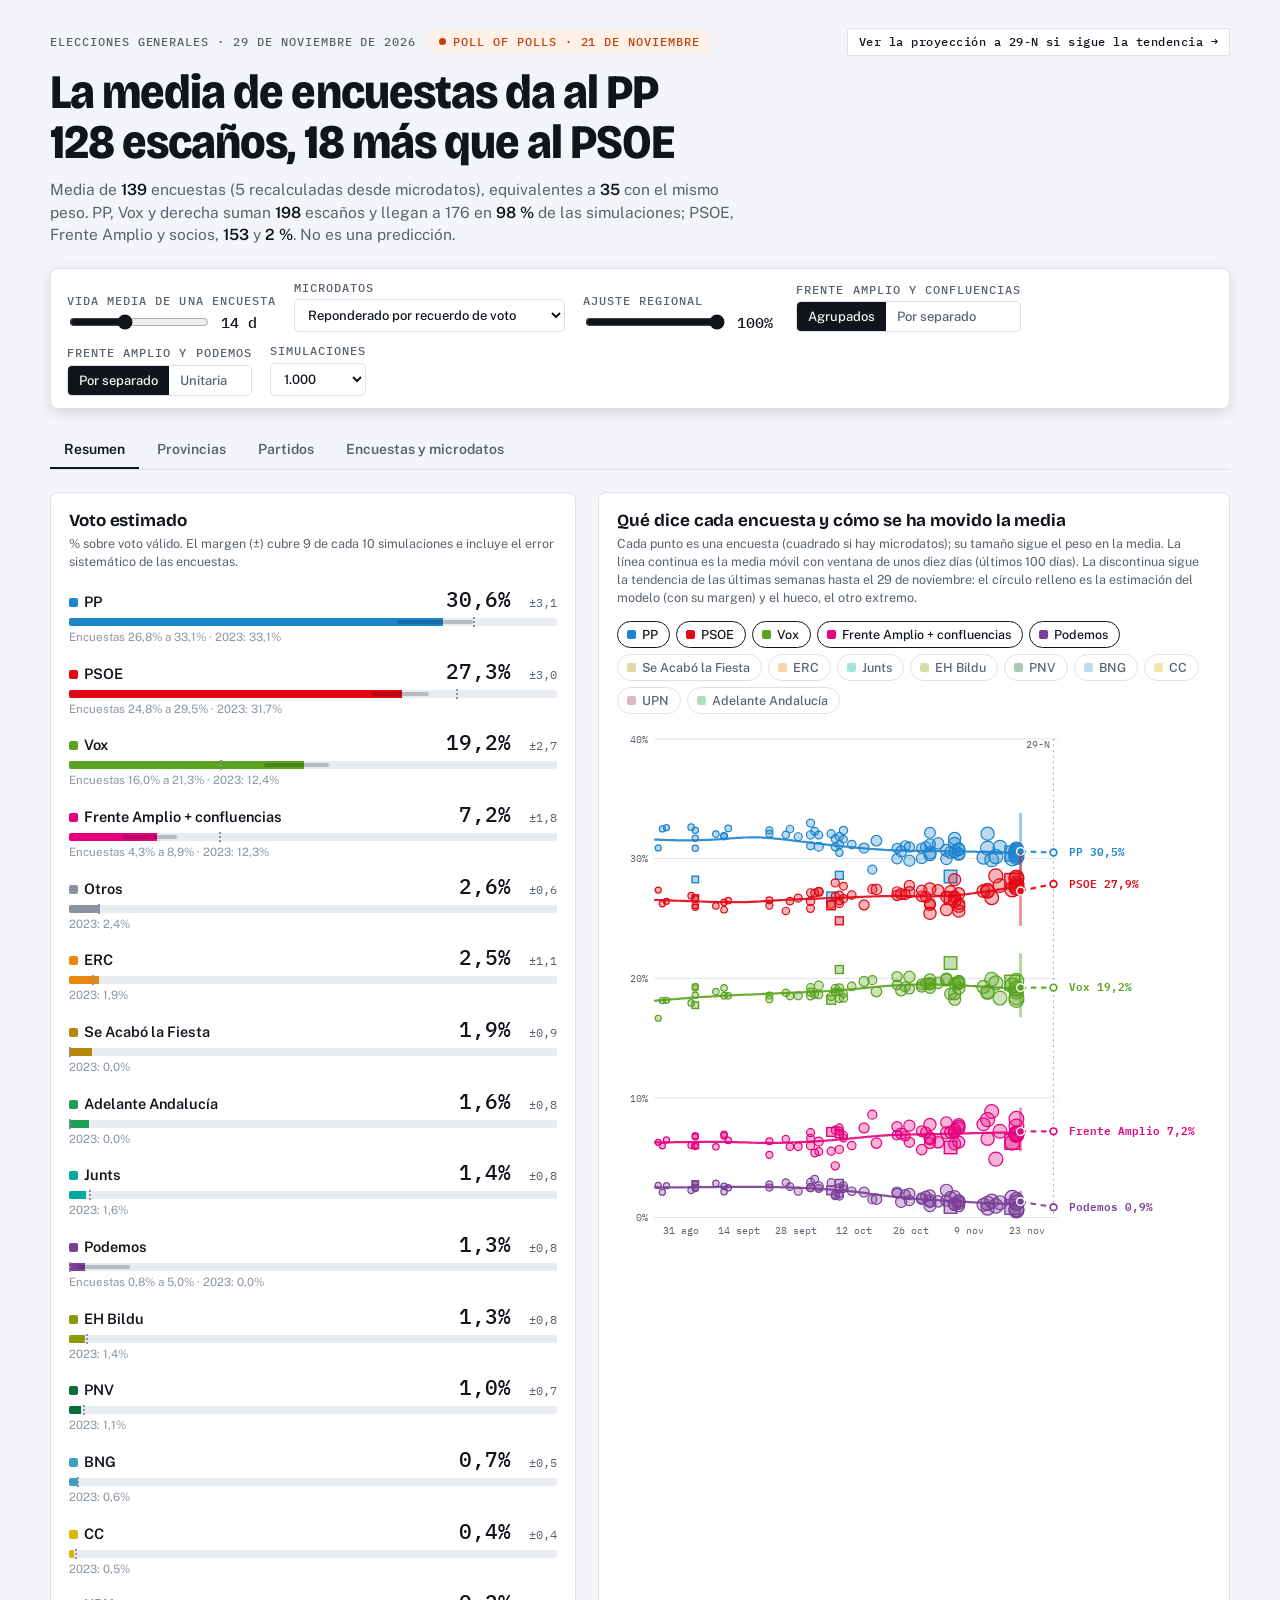
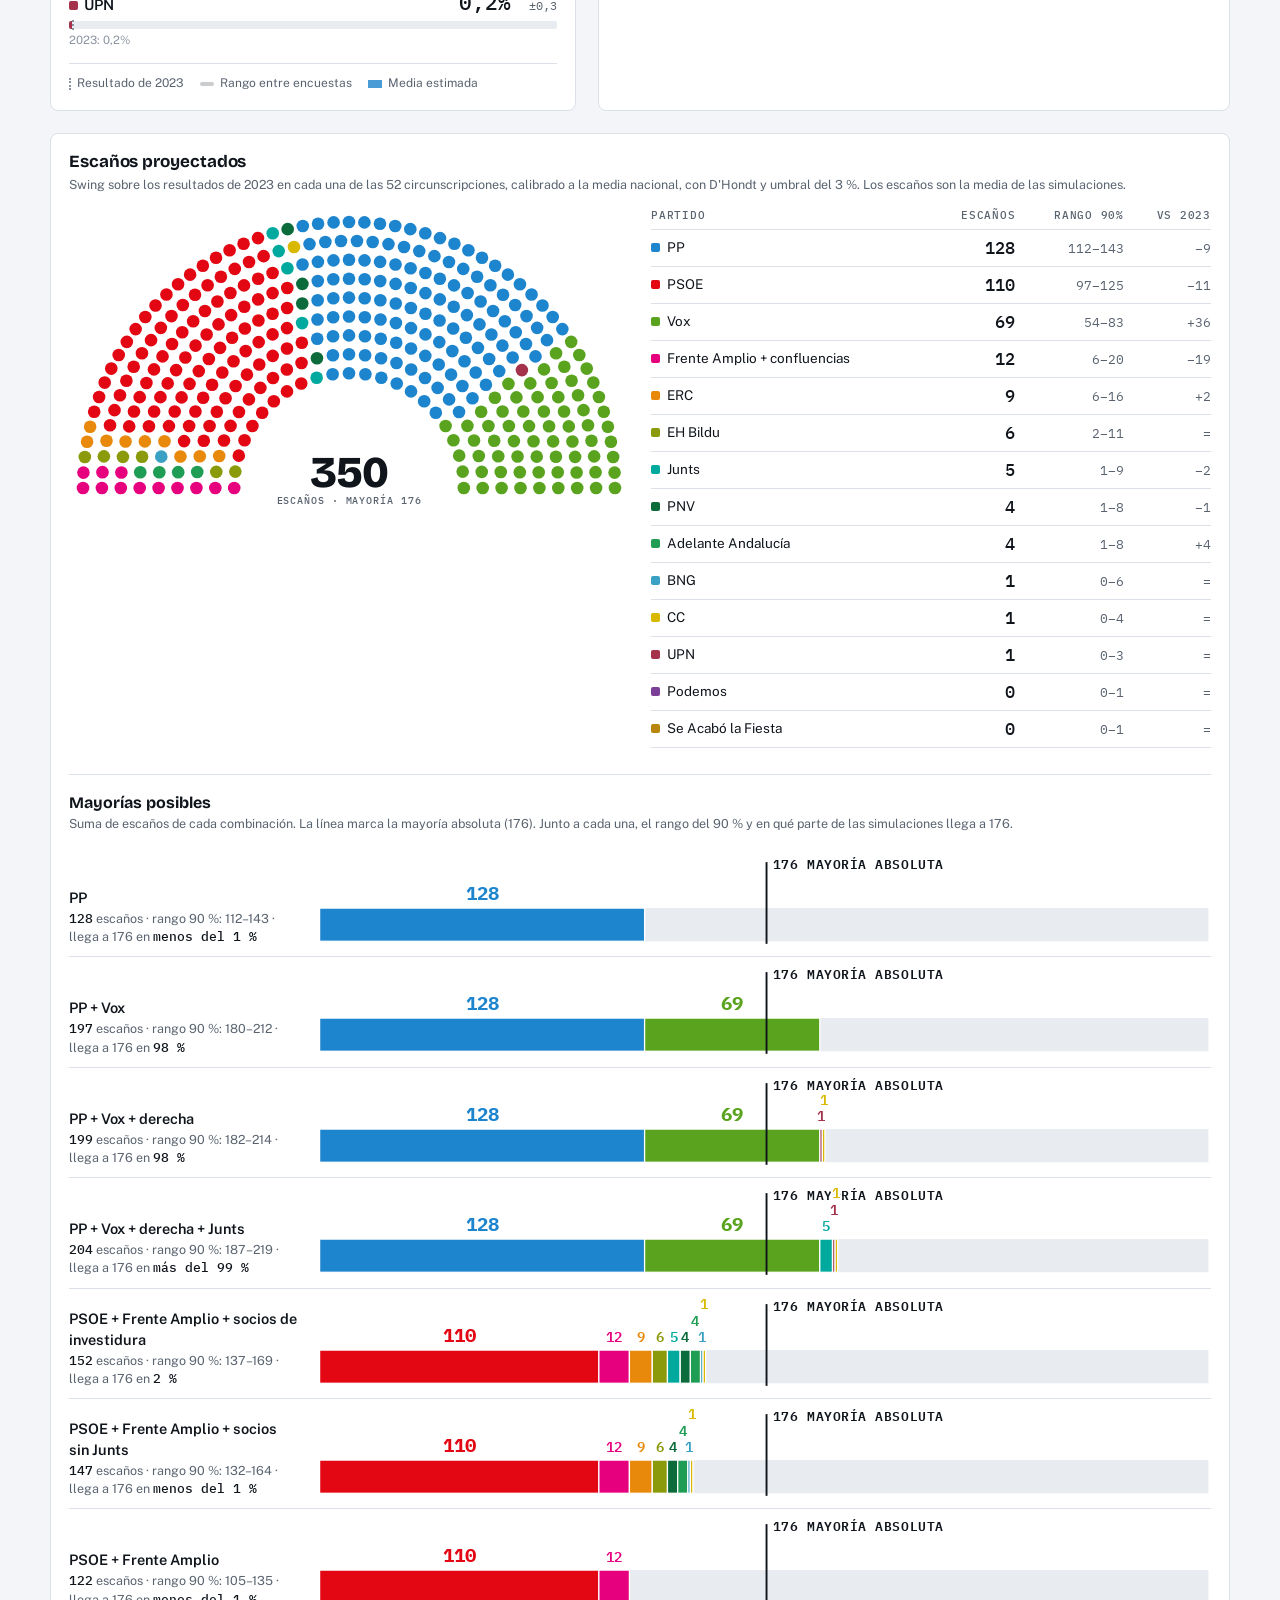
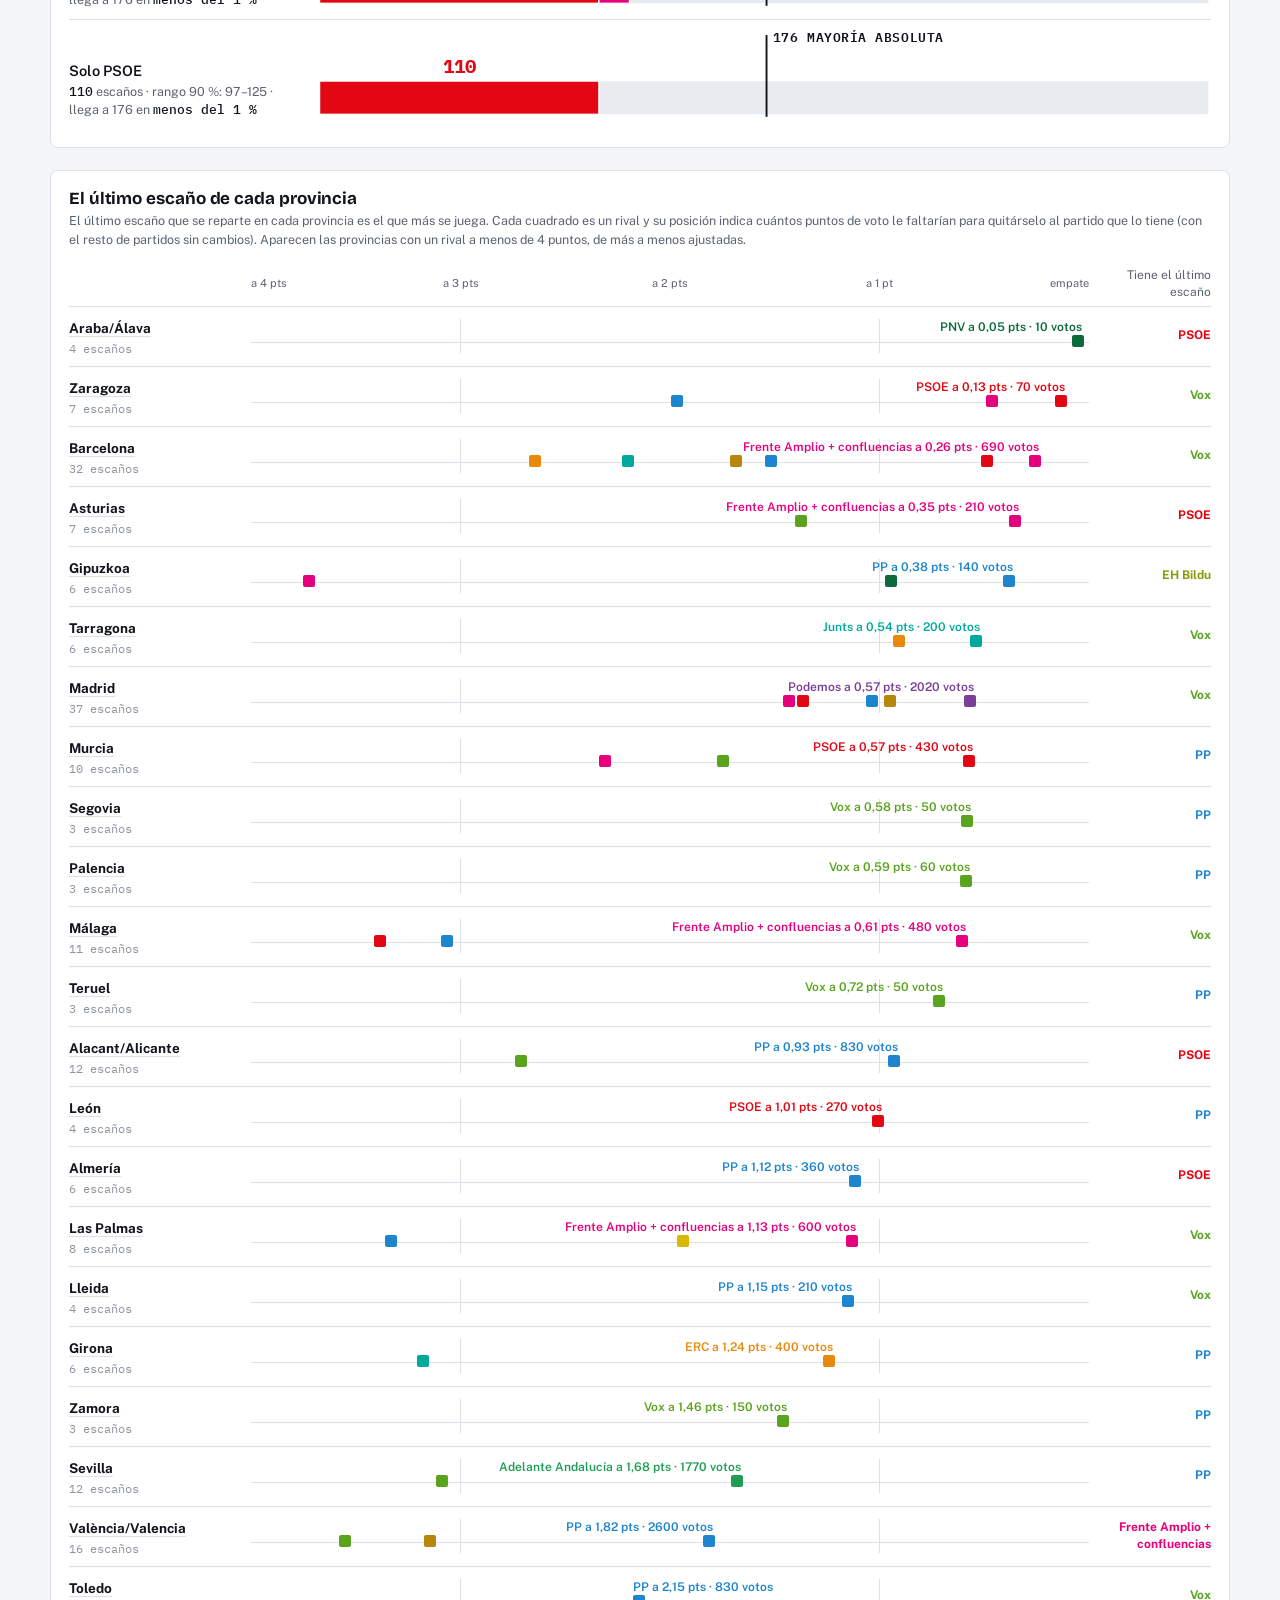
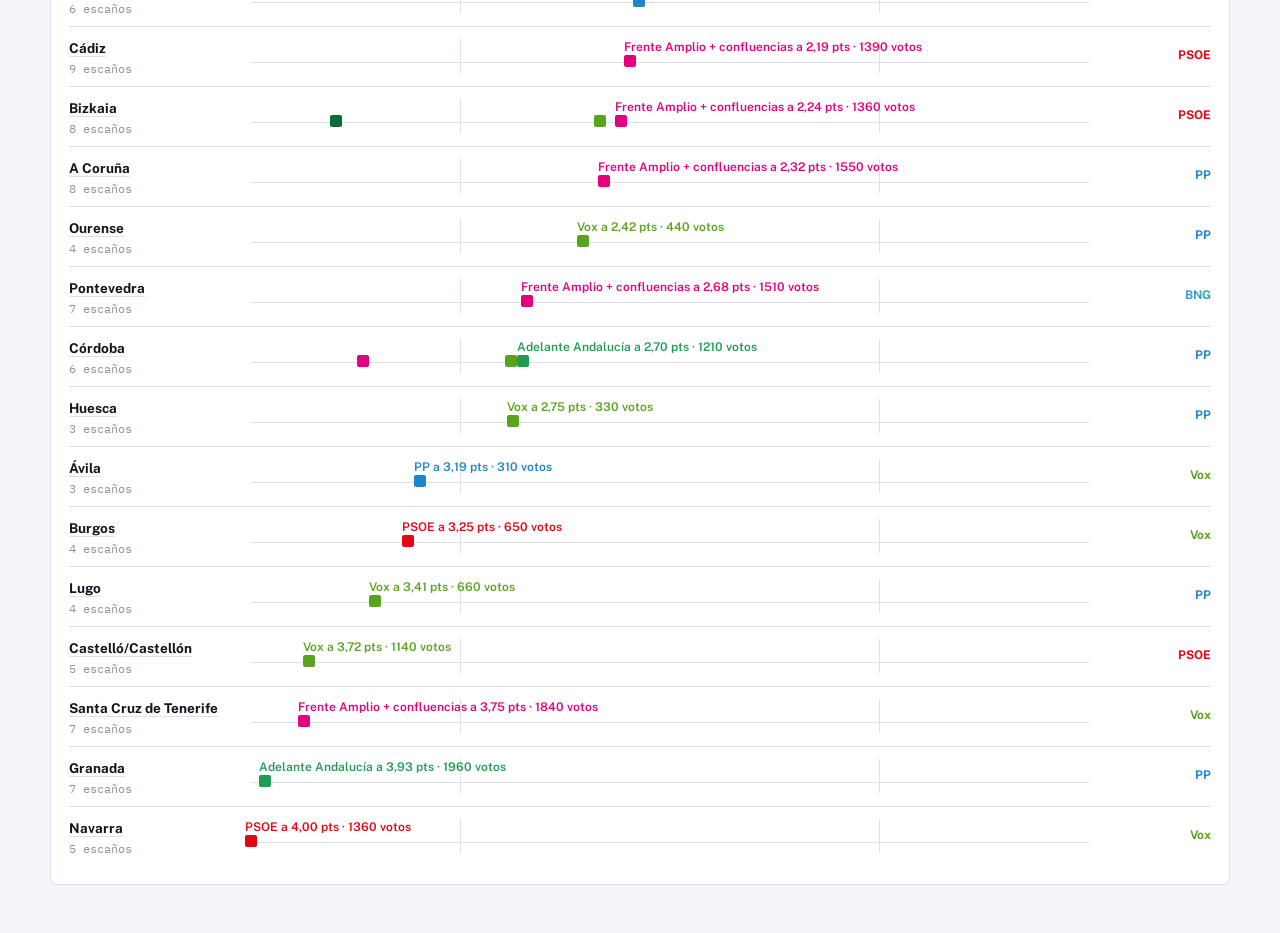
==== commit bb79b95a: "Actualiza datos y quitado encuestas obsoletas Co-authored-by: Copilot App <223556219+Copilot@users.n" ====
--- a/index.html
+++ b/index.html
@@ -499,7 +499,7 @@
 <div class="tt" id="tt"></div>
 <script>
 window.POP={mode:'now',link:'tendencia.html'};
-const D={"keys":["PP","PSOE","VOX","SUMAR","PODEMOS","SALF","ERC","JUNTS","BILDU","PNV","BNG","CC","UPN","ADELANTE","COMPROMIS","UPC","OTROS","BLANCO"],"parties":[{"k":"PP","name":"PP","color":"#1d84ce"},{"k":"PSOE","name":"PSOE","color":"#e30613"},{"k":"VOX","name":"Vox","color":"#5bb85d"},{"k":"SUMAR","name":"Frente Amplio","color":"#e6007e"},{"k":"PODEMOS","name":"Podemos","color":"#7b3f98"},{"k":"SALF","name":"Se Acabó la Fiesta","color":"#d4a017"},{"k":"ERC","name":"ERC","color":"#f7a600"},{"k":"JUNTS","name":"Junts","color":"#00c3b2"},{"k":"BILDU","name":"EH Bildu","color":"#b5cf18"},{"k":"PNV","name":"PNV","color":"#008c45"},{"k":"BNG","name":"BNG","color":"#6fb5e0"},{"k":"CC","name":"CC","color":"#f4c20d"},{"k":"UPN","name":"UPN","color":"#a02c2c"},{"k":"ADELANTE","name":"Adelante Andalucía","color":"#1f9d55"},{"k":"COMPROMIS","name":"Compromís-Front Valencià","color":"#e4572e"},{"k":"UPC","name":"Unidad del Pueblo Canario","color":"#2a6f97"},{"k":"OTROS","name":"Otros","color":"#8c8c8c"}],"prov":[{"id":"04","name":"Almería","seats":6,"ccaa":"01","valid":318470,"sh":[0.41053,0.28961,0.21354,0.06643,0.0,0.0,0.0,0.0,0.0,0.0,0.0,0.0,0.0,0.0,0.0,0.0,0.01215,0.00774],"salf":0.07013,"adelR":0.323},{"id":"11","name":"Cádiz","seats":9,"ccaa":"01","valid":634270,"sh":[0.34825,0.33174,0.15187,0.12854,0.0,0.0,0.0,0.0,0.0,0.0,0.0,0.0,0.0,0.0142,0.0,0.0,0.0142,0.0112],"salf":0.06479,"adelR":1.4974},{"id":"14","name":"Córdoba","seats":6,"ccaa":"01","valid":446499,"sh":[0.37947,0.32113,0.13949,0.13679,0.0,0.0,0.0,0.0,0.0,0.0,0.0,0.0,0.0,0.0,0.0,0.0,0.01337,0.00974],"salf":0.05332,"adelR":0.871},{"id":"18","name":"Granada","seats":7,"ccaa":"01","valid":498260,"sh":[0.37045,0.32995,0.16152,0.11608,0.0,0.0,0.0,0.0,0.0,0.0,0.0,0.0,0.0,0.0,0.0,0.0,0.01387,0.00814],"salf":0.05977,"adelR":0.7128},{"id":"21","name":"Huelva","seats":5,"ccaa":"01","valid":256123,"sh":[0.36462,0.35952,0.14637,0.10391,0.0,0.0,0.0,0.0,0.0,0.0,0.0,0.0,0.0,0.0,0.0,0.0,0.01617,0.00941],"salf":0.04885,"adelR":0.8363},{"id":"23","name":"Jaén","seats":5,"ccaa":"01","valid":367203,"sh":[0.37358,0.36296,0.14766,0.07954,0.0,0.0,0.0,0.0,0.0,0.0,0.0,0.0,0.0,0.0,0.0,0.0,0.02945,0.0068],"salf":0.04446,"adelR":0.4552},{"id":"29","name":"Málaga","seats":11,"ccaa":"01","valid":782764,"sh":[0.38345,0.30327,0.16483,0.1223,0.0,0.0,0.0,0.0,0.0,0.0,0.0,0.0,0.0,0.0,0.0,0.0,0.01656,0.00959],"salf":0.07427,"adelR":0.9733},{"id":"41","name":"Sevilla","seats":12,"ccaa":"01","valid":1054783,"sh":[0.334,0.36629,0.13323,0.14001,0.0,0.0,0.0,0.0,0.0,0.0,0.0,0.0,0.0,0.0,0.0,0.0,0.01609,0.01038],"salf":0.06302,"adelR":1.3448},{"id":"22","name":"Huesca","seats":3,"ccaa":"02","valid":118952,"sh":[0.38303,0.33542,0.12671,0.11453,0.0,0.0,0.0,0.0,0.0,0.0,0.0,0.0,0.0,0.0,0.0,0.0,0.03007,0.01023],"salf":0.04682},{"id":"44","name":"Teruel","seats":3,"ccaa":"02","valid":75484,"sh":[0.35103,0.29209,0.13115,0.05406,0.0,0.0,0.0,0.0,0.0,0.0,0.0,0.0,0.0,0.0,0.0,0.0,0.16623,0.00543],"salf":0.04641},{"id":"50","name":"Zaragoza","seats":7,"ccaa":"02","valid":514702,"sh":[0.36055,0.30807,0.15323,0.13449,0.0,0.0,0.0,0.0,0.0,0.0,0.0,0.0,0.0,0.0,0.0,0.0,0.03455,0.00912],"salf":0.05239},{"id":"33","name":"Asturias","seats":7,"ccaa":"03","valid":588464,"sh":[0.35616,0.34375,0.12475,0.14888,0.0,0.0,0.0,0.0,0.0,0.0,0.0,0.0,0.0,0.0,0.0,0.0,0.01613,0.01033],"salf":0.03281},{"id":"07","name":"Illes Balears","seats":8,"ccaa":"04","valid":500949,"sh":[0.35647,0.30137,0.1522,0.16588,0.0,0.0,0.0,0.0,0.0,0.0,0.0,0.0,0.0,0.0,0.0,0.0,0.01469,0.00939],"salf":0.05347},{"id":"35","name":"Las Palmas","seats":8,"ccaa":"05","valid":526815,"sh":[0.25856,0.33185,0.1462,0.10254,0.0,0.0,0.0,0.0,0.0,0.0,0.0,0.06324,0.0,0.0,0.0,0.0,0.09179,0.00581],"salf":0.06761},{"id":"38","name":"Santa Cruz de Tenerife","seats":7,"ccaa":"05","valid":489923,"sh":[0.35357,0.33583,0.0,0.10885,0.0,0.0,0.0,0.0,0.0,0.0,0.0,0.16613,0.0,0.0,0.0,0.0,0.02523,0.01039],"shb":[0.312202,0.296538,0.117,0.096115,0.0,0.0,0.0,0.0,0.0,0.0,0.0,0.146693,0.0,0.0,0.0,0.0,0.022278,0.009174],"salf":0.0587},{"id":"39","name":"Cantabria","seats":5,"ccaa":"06","valid":346757,"sh":[0.42103,0.33327,0.14064,0.0844,0.0,0.0,0.0,0.0,0.0,0.0,0.0,0.0,0.0,0.0,0.0,0.0,0.01125,0.00941],"salf":0.05684},{"id":"02","name":"Albacete","seats":4,"ccaa":"08","valid":220337,"sh":[0.39971,0.34486,0.16629,0.07122,0.0,0.0,0.0,0.0,0.0,0.0,0.0,0.0,0.0,0.0,0.0,0.0,0.0096,0.00832],"salf":0.05654},{"id":"13","name":"Ciudad Real","seats":5,"ccaa":"08","valid":282037,"sh":[0.40569,0.35374,0.16284,0.06115,0.0,0.0,0.0,0.0,0.0,0.0,0.0,0.0,0.0,0.0,0.0,0.0,0.00823,0.00834],"salf":0.04124},{"id":"16","name":"Cuenca","seats":3,"ccaa":"08","valid":113441,"sh":[0.39808,0.37339,0.15568,0.05538,0.0,0.0,0.0,0.0,0.0,0.0,0.0,0.0,0.0,0.0,0.0,0.0,0.00893,0.00854],"salf":0.03887},{"id":"19","name":"Guadalajara","seats":3,"ccaa":"08","valid":140174,"sh":[0.3638,0.32949,0.19272,0.09132,0.0,0.0,0.0,0.0,0.0,0.0,0.0,0.0,0.0,0.0,0.0,0.0,0.01452,0.00815],"salf":0.06509},{"id":"45","name":"Toledo","seats":6,"ccaa":"08","valid":385711,"sh":[0.37934,0.32537,0.19677,0.08194,0.0,0.0,0.0,0.0,0.0,0.0,0.0,0.0,0.0,0.0,0.0,0.0,0.00981,0.00677],"salf":0.04863},{"id":"05","name":"Ávila","seats":3,"ccaa":"07","valid":97102,"sh":[0.43362,0.27271,0.15432,0.05096,0.0,0.0,0.0,0.0,0.0,0.0,0.0,0.0,0.0,0.0,0.0,0.0,0.08188,0.00651],"salf":0.04191},{"id":"09","name":"Burgos","seats":4,"ccaa":"07","valid":200467,"sh":[0.40724,0.3445,0.12759,0.08605,0.0,0.0,0.0,0.0,0.0,0.0,0.0,0.0,0.0,0.0,0.0,0.0,0.02539,0.00923],"salf":0.0396},{"id":"24","name":"León","seats":4,"ccaa":"07","valid":271336,"sh":[0.36975,0.33626,0.12892,0.06688,0.0,0.0,0.0,0.0,0.0,0.0,0.0,0.0,0.0,0.0,0.0,0.0,0.09238,0.00581],"salf":0.04011},{"id":"34","name":"Palencia","seats":3,"ccaa":"07","valid":96210,"sh":[0.42048,0.34665,0.12906,0.0602,0.0,0.0,0.0,0.0,0.0,0.0,0.0,0.0,0.0,0.0,0.0,0.0,0.03495,0.00866],"salf":0.0404},{"id":"37","name":"Salamanca","seats":4,"ccaa":"07","valid":196638,"sh":[0.47018,0.30409,0.1472,0.0547,0.0,0.0,0.0,0.0,0.0,0.0,0.0,0.0,0.0,0.0,0.0,0.0,0.01544,0.00839],"salf":0.03669},{"id":"40","name":"Segovia","seats":3,"ccaa":"07","valid":88069,"sh":[0.45093,0.30562,0.14132,0.0801,0.0,0.0,0.0,0.0,0.0,0.0,0.0,0.0,0.0,0.0,0.0,0.0,0.01209,0.00994],"salf":0.04376},{"id":"42","name":"Soria","seats":2,"ccaa":"07","valid":50108,"sh":[0.37216,0.29488,0.09769,0.03351,0.0,0.0,0.0,0.0,0.0,0.0,0.0,0.0,0.0,0.0,0.0,0.0,0.19608,0.00569],"salf":0.03107},{"id":"47","name":"Valladolid","seats":5,"ccaa":"07","valid":314159,"sh":[0.40903,0.32741,0.15182,0.08815,0.0,0.0,0.0,0.0,0.0,0.0,0.0,0.0,0.0,0.0,0.0,0.0,0.01589,0.0077],"salf":0.04513},{"id":"49","name":"Zamora","seats":3,"ccaa":"07","valid":101688,"sh":[0.44794,0.32448,0.13225,0.05635,0.0,0.0,0.0,0.0,0.0,0.0,0.0,0.0,0.0,0.0,0.0,0.0,0.02992,0.00907],"salf":0.03273},{"id":"08","name":"Barcelona","seats":32,"ccaa":"09","valid":2646496,"sh":[0.1375,0.35743,0.07564,0.15209,0.0,0.0,0.12333,0.09678,0.0,0.0,0.0,0.0,0.0,0.0,0.0,0.0,0.04927,0.00796],"salf":0.02837},{"id":"17","name":"Girona","seats":6,"ccaa":"09","valid":320721,"sh":[0.09686,0.28906,0.0703,0.10941,0.0,0.0,0.14726,0.19617,0.0,0.0,0.0,0.0,0.0,0.0,0.0,0.0,0.08164,0.00929],"salf":0.02175},{"id":"25","name":"Lleida","seats":4,"ccaa":"09","valid":182829,"sh":[0.12819,0.29454,0.06809,0.07883,0.0,0.0,0.18633,0.1804,0.0,0.0,0.0,0.0,0.0,0.0,0.0,0.0,0.05236,0.01126],"salf":0.02312},{"id":"43","name":"Tarragona","seats":6,"ccaa":"09","valid":366059,"sh":[0.13863,0.32909,0.10353,0.11334,0.0,0.0,0.15079,0.11089,0.0,0.0,0.0,0.0,0.0,0.0,0.0,0.0,0.04508,0.00865],"salf":0.03378},{"id":"06","name":"Badajoz","seats":5,"ccaa":"11","valid":390067,"sh":[0.37862,0.39204,0.13666,0.06813,0.0,0.0,0.0,0.0,0.0,0.0,0.0,0.0,0.0,0.0,0.0,0.0,0.01628,0.00827],"salf":0.03598},{"id":"10","name":"Cáceres","seats":4,"ccaa":"11","valid":234341,"sh":[0.38076,0.38862,0.13599,0.06902,0.0,0.0,0.0,0.0,0.0,0.0,0.0,0.0,0.0,0.0,0.0,0.0,0.01827,0.00734],"salf":0.03209},{"id":"15","name":"A Coruña","seats":8,"ccaa":"12","valid":667656,"sh":[0.4314,0.28186,0.0503,0.1219,0.0,0.0,0.0,0.0,0.0,0.0,0.10034,0.0,0.0,0.0,0.0,0.0,0.00643,0.00778],"salf":0.01999},{"id":"27","name":"Lugo","seats":4,"ccaa":"12","valid":194950,"sh":[0.50324,0.30324,0.04271,0.05156,0.0,0.0,0.0,0.0,0.0,0.0,0.08732,0.0,0.0,0.0,0.0,0.0,0.00551,0.00642],"salf":0.01654},{"id":"32","name":"Ourense","seats":4,"ccaa":"12","valid":180569,"sh":[0.49934,0.30381,0.04658,0.05421,0.0,0.0,0.0,0.0,0.0,0.0,0.08367,0.0,0.0,0.0,0.0,0.0,0.00624,0.00614],"salf":0.01808},{"id":"36","name":"Pontevedra","seats":7,"ccaa":"12","valid":563541,"sh":[0.39631,0.31478,0.04733,0.13237,0.0,0.0,0.0,0.0,0.0,0.0,0.09445,0.0,0.0,0.0,0.0,0.0,0.0079,0.00686],"salf":0.02258},{"id":"28","name":"Madrid","seats":37,"ccaa":"13","valid":3564709,"sh":[0.40513,0.2789,0.14024,0.15445,0.0,0.0,0.0,0.0,0.0,0.0,0.0,0.0,0.0,0.0,0.0,0.0,0.01315,0.00812],"salf":0.05056},{"id":"31","name":"Navarra","seats":5,"ccaa":"15","valid":339106,"sh":[0.16658,0.2739,0.05679,0.12855,0.0,0.0,0.0,0.0,0.17308,0.0,0.0,0.0,0.15269,0.0,0.0,0.0,0.03989,0.00852],"salf":0.03061},{"id":"01","name":"Araba/Álava","seats":4,"ccaa":"16","valid":168026,"sh":[0.17838,0.27662,0.03874,0.1273,0.0,0.0,0.0,0.0,0.1954,0.16638,0.0,0.0,0.0,0.0,0.0,0.0,0.01287,0.0043],"salf":0.02289},{"id":"20","name":"Gipuzkoa","seats":6,"ccaa":"16","valid":372325,"sh":[0.08601,0.23277,0.0206,0.10594,0.0,0.0,0.0,0.0,0.31257,0.22666,0.0,0.0,0.0,0.0,0.0,0.0,0.01007,0.00539],"salf":0.0141},{"id":"48","name":"Bizkaia","seats":8,"ccaa":"16","valid":606197,"sh":[0.1151,0.2584,0.026,0.10919,0.0,0.0,0.0,0.0,0.20689,0.26973,0.0,0.0,0.0,0.0,0.0,0.0,0.0091,0.00559],"salf":0.01767},{"id":"30","name":"Murcia","seats":10,"ccaa":"14","valid":744355,"sh":[0.41245,0.25256,0.21844,0.09543,0.0,0.0,0.0,0.0,0.0,0.0,0.0,0.0,0.0,0.0,0.0,0.0,0.01435,0.00676],"salf":0.06571},{"id":"26","name":"La Rioja","seats":4,"ccaa":"17","valid":173197,"sh":[0.45678,0.35718,0.09744,0.0653,0.0,0.0,0.0,0.0,0.0,0.0,0.0,0.0,0.0,0.0,0.0,0.0,0.01402,0.00928],"salf":0.03664},{"id":"03","name":"Alacant/Alicante","seats":12,"ccaa":"10","valid":895206,"sh":[0.3677,0.31995,0.1626,0.12843,0.0,0.0,0.0,0.0,0.0,0.0,0.0,0.0,0.0,0.0,0.0,0.0,0.01397,0.00734],"salf":0.06015},{"id":"12","name":"Castelló/Castellón","seats":5,"ccaa":"10","valid":306525,"sh":[0.35235,0.32614,0.15903,0.14304,0.0,0.0,0.0,0.0,0.0,0.0,0.0,0.0,0.0,0.0,0.0,0.0,0.01079,0.00866],"salf":0.05106},{"id":"46","name":"València/Valencia","seats":16,"ccaa":"10","valid":1429827,"sh":[0.3368,0.32103,0.15227,0.16851,0.0,0.0,0.0,0.0,0.0,0.0,0.0,0.0,0.0,0.0,0.0,0.0,0.01383,0.00756],"salf":0.05769},{"id":"51","name":"Ceuta","seats":1,"ccaa":"18","valid":33233,"sh":[0.38778,0.33999,0.23296,0.02443,0.0,0.0,0.0,0.0,0.0,0.0,0.0,0.0,0.0,0.0,0.0,0.0,0.00496,0.00987],"salf":0.07808},{"id":"52","name":"Melilla","seats":1,"ccaa":"19","valid":27178,"sh":[0.49198,0.25359,0.15987,0.03021,0.0,0.0,0.0,0.0,0.0,0.0,0.0,0.0,0.0,0.0,0.0,0.0,0.05504,0.00931],"salf":0.05862}],"seats2023":[137,121,33,31,0,0,7,7,6,5,1,1,1,0,0,0,0],"nat2023":[0.33055,0.31702,0.12392,0.12313,0.0,0.0,0.01891,0.01603,0.01361,0.01127,0.00622,0.00468,0.00211,0.0003678428040538112,0.0,0.0,0.02398215719594619,0.0082],"regn":{"01":"Andalucía","02":"Aragón","03":"Asturias","04":"Illes Balears","05":"Canarias","06":"Cantabria","07":"Castilla y León","08":"Castilla-La Mancha","09":"Cataluña","10":"Comunitat Valenciana","11":"Extremadura","12":"Galicia","13":"Madrid","14":"Murcia","15":"Navarra","16":"País Vasco","17":"La Rioja","18":"Ceuta","19":"Melilla"},"fac":{"01":{"PP":{"f":0.9257,"sd":0.0355,"raw":-0.0919,"se":0.0411},"PSOE":{"f":0.9748,"sd":0.0391,"raw":-0.0259,"se":0.0425},"VOX":{"f":0.8661,"sd":0.0496,"raw":-0.159,"se":0.0522},"SUMAR":{"f":0.9101,"sd":0.0951,"raw":-0.1307,"se":0.1121}},"02":{"PP":{"f":1.0587,"sd":0.0542,"raw":0.1334,"se":0.0856},"PSOE":{"f":1.0551,"sd":0.0703,"raw":0.1167,"se":0.099},"VOX":{"f":0.7926,"sd":0.1125,"raw":-0.4594,"se":0.1581},"SUMAR":{"f":1.1153,"sd":0.1385,"raw":0.2677,"se":0.217}},"03":{"PP":{"f":0.9861,"sd":0.0777,"raw":-0.0279,"se":0.1097},"PSOE":{"f":1.0549,"sd":0.0712,"raw":0.1085,"se":0.1015},"VOX":{"f":0.9684,"sd":0.1102,"raw":-0.061,"se":0.1519},"SUMAR":{"f":1.1366,"sd":0.1395,"raw":0.3209,"se":0.2209}},"04":{"PP":{"f":1.036,"sd":0.0733,"raw":0.0636,"se":0.0984},"PSOE":{"f":1.0409,"sd":0.0742,"raw":0.0892,"se":0.1108},"VOX":{"f":0.9228,"sd":0.1041,"raw":-0.1394,"se":0.1371},"SUMAR":{"f":1.058,"sd":0.1368,"raw":0.1335,"se":0.2106}},"05":{"PP":{"f":0.9552,"sd":0.0786,"raw":-0.0938,"se":0.1124},"PSOE":{"f":1.053,"sd":0.0669,"raw":0.0936,"se":0.0901},"VOX":{"f":1.1654,"sd":0.0846,"raw":0.2124,"se":0.0997},"SUMAR":{"f":1.0146,"sd":0.1512,"raw":0.0493,"se":0.2784},"CC":{"f":0.9551,"sd":0.1387,"raw":-0.113,"se":0.2176}},"06":{"PP":{"f":0.9061,"sd":0.0854,"raw":-0.248,"se":0.1354},"PSOE":{"f":1.0301,"sd":0.0795,"raw":0.0806,"se":0.1312},"VOX":{"f":1.1502,"sd":0.107,"raw":0.2532,"se":0.144},"SUMAR":{"f":1.2133,"sd":0.1536,"raw":0.7119,"se":0.2948}},"07":{"PP":{"f":0.9735,"sd":0.048,"raw":-0.0021,"se":0.0659},"PSOE":{"f":1.121,"sd":0.0583,"raw":0.1635,"se":0.0718},"VOX":{"f":0.8945,"sd":0.0887,"raw":-0.1611,"se":0.1067},"SUMAR":{"f":1.1686,"sd":0.1398,"raw":0.3923,"se":0.2218}},"08":{"PP":{"f":1.0186,"sd":0.0562,"raw":0.0249,"se":0.0654},"PSOE":{"f":0.993,"sd":0.0603,"raw":-0.0111,"se":0.0756},"VOX":{"f":0.8792,"sd":0.0761,"raw":-0.1664,"se":0.0865},"SUMAR":{"f":1.1701,"sd":0.1404,"raw":0.4013,"se":0.2244}},"09":{"PP":{"f":1.1412,"sd":0.0472,"raw":0.1618,"se":0.0522},"PSOE":{"f":0.9442,"sd":0.0318,"raw":-0.0639,"se":0.0335},"VOX":{"f":1.1984,"sd":0.0476,"raw":0.1986,"se":0.0498},"SUMAR":{"f":0.8633,"sd":0.0748,"raw":-0.1777,"se":0.0822},"ERC":{"f":0.89,"sd":0.0422,"raw":-0.1234,"se":0.0434},"JUNTS":{"f":1.0304,"sd":0.0655,"raw":0.0345,"se":0.0703}},"10":{"PP":{"f":0.967,"sd":0.0467,"raw":-0.0409,"se":0.0516},"PSOE":{"f":0.9871,"sd":0.048,"raw":-0.0169,"se":0.0548},"VOX":{"f":0.9897,"sd":0.0553,"raw":-0.0118,"se":0.0589},"SUMAR":{"f":1.3902,"sd":0.0814,"raw":0.4142,"se":0.0913}},"11":{"PP":{"f":1.0968,"sd":0.0551,"raw":0.1518,"se":0.0892},"PSOE":{"f":0.954,"sd":0.0719,"raw":-0.0416,"se":0.1035},"VOX":{"f":0.9272,"sd":0.1094,"raw":-0.1421,"se":0.15},"SUMAR":{"f":1.0069,"sd":0.1631,"raw":0.0386,"se":0.3857}},"12":{"PP":{"f":0.9924,"sd":0.0551,"raw":-0.0101,"se":0.0636},"PSOE":{"f":0.9902,"sd":0.0651,"raw":-0.017,"se":0.0859},"VOX":{"f":1.4163,"sd":0.0996,"raw":0.568,"se":0.1272},"SUMAR":{"f":1.0504,"sd":0.1341,"raw":0.1104,"se":0.201},"BNG":{"f":1.0222,"sd":0.105,"raw":0.0333,"se":0.1293}},"13":{"PP":{"f":1.0847,"sd":0.0346,"raw":0.0902,"se":0.0365},"PSOE":{"f":1.0722,"sd":0.0442,"raw":0.0866,"se":0.0493},"VOX":{"f":0.8956,"sd":0.0558,"raw":-0.1255,"se":0.0595},"SUMAR":{"f":0.9172,"sd":0.0908,"raw":-0.116,"se":0.1052}},"14":{"PP":{"f":0.9987,"sd":0.0703,"raw":-0.0023,"se":0.0914},"PSOE":{"f":1.0307,"sd":0.0781,"raw":0.0773,"se":0.1249},"VOX":{"f":0.9198,"sd":0.0876,"raw":-0.1194,"se":0.1047},"SUMAR":{"f":0.9392,"sd":0.1629,"raw":-0.3455,"se":0.3823}},"15":{"PP":{"f":1.0145,"sd":0.1001,"raw":0.0839,"se":0.2418},"PSOE":{"f":0.9917,"sd":0.0857,"raw":-0.0314,"se":0.1661},"VOX":{"f":1.2801,"sd":0.1284,"raw":0.6937,"se":0.2152},"SUMAR":{"f":1.0347,"sd":0.1584,"raw":0.1508,"se":0.3331},"BILDU":{"f":1.0474,"sd":0.1349,"raw":0.1056,"se":0.2038},"UPN":{"f":1.0554,"sd":0.1444,"raw":0.1515,"se":0.242}},"16":{"PP":{"f":1.1768,"sd":0.0808,"raw":0.354,"se":0.1192},"PSOE":{"f":1.1543,"sd":0.0621,"raw":0.2335,"se":0.0792},"VOX":{"f":1.1002,"sd":0.1277,"raw":0.2629,"se":0.2118},"SUMAR":{"f":0.9858,"sd":0.1362,"raw":-0.0335,"se":0.2083},"BILDU":{"f":1.1228,"sd":0.0786,"raw":0.1431,"se":0.0873},"PNV":{"f":1.0541,"sd":0.0975,"raw":0.0745,"se":0.1161}},"17":{"PP":{"f":0.9718,"sd":0.086,"raw":-0.0736,"se":0.1379},"PSOE":{"f":0.9894,"sd":0.0861,"raw":-0.0413,"se":0.1692},"VOX":{"f":1.2062,"sd":0.1236,"raw":0.4646,"se":0.1945},"SUMAR":{"f":1.0506,"sd":0.1675,"raw":0.369,"se":0.458}},"18":{"PP":{"f":1.0443,"sd":0.1047,"raw":0.4635,"se":0.3425},"PSOE":{"f":1.0045,"sd":0.0981,"raw":0.1202,"se":0.5049},"VOX":{"f":0.97,"sd":0.1575,"raw":-0.9644,"se":0.8855},"SUMAR":{"f":0.9999,"sd":0.18,"raw":-4.9481,"se":34.2892}},"19":{"PP":{"f":0.9795,"sd":0.1084,"raw":-0.7293,"se":0.6431},"PSOE":{"f":1.1124,"sd":0.0943,"raw":0.9681,"se":0.2844},"VOX":{"f":0.9956,"sd":0.1545,"raw":-0.0648,"se":0.5916},"SUMAR":{"f":0.9998,"sd":0.18,"raw":-5.1603,"se":31.4185}}},"tau":0.18,"nreg":{"01":[833,252.0],"02":[126,46.7],"03":[126,47.6],"04":[123,64.8],"05":[219,46.7],"06":[127,56.7],"07":[207,68.6],"08":[242,89.7],"09":[760,197.1],"10":[510,190.3],"11":[124,47.0],"12":[299,76.5],"13":[672,239.1],"14":[145,54.0],"15":[122,54.3],"16":[237,94.8],"17":[114,37.5],"18":[18,8.5],"19":[20,10.1]},"micro":{"cis":{"id":"CIS 3582","n":5024,"field":"2026-10-06","nA":2062.4,"nB":1503.3,"A":[0.20134,0.34,0.14524,0.07579,0.03144,0.0146,0.02828,0.01337,0.01118,0.00457,0.0091,0.00202,0.00042,0.00653,0.0,0.0,0.07788,0.03823],"B":[0.26846,0.26097,0.18196,0.07101,0.02964,0.0157,0.0205,0.01228,0.00992,0.00498,0.0091,0.00162,0.00097,0.00627,0.0,0.0,0.07535,0.03125],"C":[0.26963,0.26071,0.18144,0.07131,0.02978,0.01568,0.02037,0.0122,0.00989,0.00491,0.00902,0.00172,0.00095,0.00624,0.0,0.0,0.07523,0.03091],"trans":{"BILDU":{"ADELANTE":0.0,"BILDU":0.7691,"BLANCO":0.0,"BNG":0.0,"CC":0.0,"ERC":0.0,"JUNTS":0.0,"OTROS":0.0871,"PNV":0.0,"PODEMOS":0.0464,"PP":0.0,"PSOE":0.071,"SALF":0.0,"SUMAR":0.0265,"UPN":0.0,"VOX":0.0},"BNG":{"ADELANTE":0.0,"BILDU":0.0,"BLANCO":0.0212,"BNG":0.7666,"CC":0.0,"ERC":0.0,"JUNTS":0.0,"OTROS":0.0183,"PNV":0.0,"PODEMOS":0.1083,"PP":0.045,"PSOE":0.0407,"SALF":0.0,"SUMAR":0.0,"UPN":0.0,"VOX":0.0},"CC":{"ADELANTE":0.0,"BILDU":0.0,"BLANCO":0.0,"BNG":0.0,"CC":0.3711,"ERC":0.0,"JUNTS":0.0,"OTROS":0.0705,"PNV":0.0,"PODEMOS":0.0,"PP":0.1794,"PSOE":0.2261,"SALF":0.1199,"SUMAR":0.0,"UPN":0.0,"VOX":0.033},"ERC":{"ADELANTE":0.0,"BILDU":0.0,"BLANCO":0.0083,"BNG":0.0,"CC":0.0,"ERC":0.6864,"JUNTS":0.021,"OTROS":0.1229,"PNV":0.0,"PODEMOS":0.0,"PP":0.0,"PSOE":0.1493,"SALF":0.0,"SUMAR":0.0,"UPN":0.0,"VOX":0.012},"JUNTS":{"ADELANTE":0.0,"BILDU":0.0,"BLANCO":0.0255,"BNG":0.0,"CC":0.0,"ERC":0.0213,"JUNTS":0.6117,"OTROS":0.0574,"PNV":0.0,"PODEMOS":0.0146,"PP":0.0108,"PSOE":0.17,"SALF":0.0407,"SUMAR":0.0,"UPN":0.0,"VOX":0.048},"PNV":{"ADELANTE":0.0,"BILDU":0.1675,"BLANCO":0.0,"BNG":0.0,"CC":0.0,"ERC":0.0,"JUNTS":0.0,"OTROS":0.09,"PNV":0.5474,"PODEMOS":0.0,"PP":0.0553,"PSOE":0.1398,"SALF":0.0,"SUMAR":0.0,"UPN":0.0,"VOX":0.0},"PP":{"ADELANTE":0.0,"BILDU":0.0,"BLANCO":0.02,"BNG":0.0013,"CC":0.0,"ERC":0.0,"JUNTS":0.0,"OTROS":0.0204,"PNV":0.0,"PODEMOS":0.0008,"PP":0.7894,"PSOE":0.0062,"SALF":0.0081,"SUMAR":0.0008,"UPN":0.0001,"VOX":0.1528},"PSOE":{"ADELANTE":0.0034,"BILDU":0.0005,"BLANCO":0.0153,"BNG":0.0039,"CC":0.0022,"ERC":0.0079,"JUNTS":0.0024,"OTROS":0.0472,"PNV":0.0,"PODEMOS":0.0159,"PP":0.0549,"PSOE":0.7711,"SALF":0.0029,"SUMAR":0.0459,"UPN":0.0004,"VOX":0.0261},"SUMAR":{"ADELANTE":0.0259,"BILDU":0.0057,"BLANCO":0.0149,"BNG":0.0113,"CC":0.0,"ERC":0.0356,"JUNTS":0.0,"OTROS":0.0942,"PNV":0.0029,"PODEMOS":0.197,"PP":0.0054,"PSOE":0.1649,"SALF":0.0,"SUMAR":0.4392,"UPN":0.0,"VOX":0.0032},"UPN":{"ADELANTE":0.0,"BILDU":0.0,"BLANCO":0.0,"BNG":0.0,"CC":0.0,"ERC":0.0,"JUNTS":0.0,"OTROS":0.1838,"PNV":0.0,"PODEMOS":0.0,"PP":0.0,"PSOE":0.0,"SALF":0.0,"SUMAR":0.0,"UPN":0.6434,"VOX":0.1728},"VOX":{"ADELANTE":0.0,"BILDU":0.0,"BLANCO":0.0066,"BNG":0.0,"CC":0.0,"ERC":0.0,"JUNTS":0.0,"OTROS":0.0166,"PNV":0.0,"PODEMOS":0.0,"PP":0.0873,"PSOE":0.0073,"SALF":0.0579,"SUMAR":0.0,"UPN":0.0,"VOX":0.8242}}},"cis9":{"id":"CIS 3577","n":4042,"field":"2026-09-02","nA":1917.2,"nB":1532.1,"A":[0.22805,0.31614,0.14988,0.06837,0.03952,0.01725,0.02143,0.00731,0.01161,0.00491,0.00706,0.00287,0.00045,0.00543,0.0,0.0,0.08173,0.03799],"B":[0.2826,0.26702,0.17753,0.05988,0.0365,0.019,0.02009,0.00737,0.0122,0.00541,0.00435,0.00182,0.00127,0.00486,0.0,0.0,0.07463,0.02545],"C":[0.28233,0.2692,0.17592,0.05973,0.03644,0.0189,0.02047,0.00738,0.01204,0.00552,0.00451,0.0018,0.00125,0.00485,0.0,0.0,0.07443,0.02523]},"d40":{"id":"40dB flash (microdatos)","n":800,"field":"2026-10-08","nA":681.8,"nB":477.0,"A":[0.24283,0.27574,0.23259,0.058,0.02193,0.02447,0.02397,0.02006,0.01127,0.00799,0.00861,0.00525,0.00335,0.00883,0.0,0.0,0.02864,0.02646],"B":[0.28605,0.24805,0.20734,0.06943,0.03713,0.01989,0.03018,0.01642,0.00663,0.00724,0.00503,0.0045,0.00236,0.01128,0.0,0.0,0.02737,0.0211],"C":[0.28578,0.25064,0.2057,0.06944,0.03716,0.01985,0.03002,0.01639,0.00656,0.00716,0.00497,0.00449,0.00233,0.01128,0.0,0.0,0.02723,0.021],"B_unitaria":[0.27649,0.23618,0.22102,0.1165,0.0,0.01829,0.03554,0.01674,0.00837,0.0082,0.00439,0.00317,0.00235,0.01619,0.0,0.0,0.0146,0.02196],"A_unitaria":[0.2351,0.26409,0.23871,0.09777,0.0,0.02298,0.02774,0.02111,0.01411,0.00958,0.0088,0.00363,0.00332,0.01452,0.0,0.0,0.01418,0.02438],"bonus":1.093,"trans":{"BILDU":{"ADELANTE":0.0,"BILDU":0.6849,"BLANCO":0.0,"BNG":0.0,"CC":0.0,"ERC":0.0,"JUNTS":0.0,"OTROS":0.0,"PNV":0.0,"PODEMOS":0.0,"PP":0.0,"PSOE":0.3151,"SALF":0.0,"SUMAR":0.0,"UPN":0.0,"VOX":0.0},"BNG":{"ADELANTE":0.0,"BILDU":0.0,"BLANCO":0.0,"BNG":0.8491,"CC":0.0,"ERC":0.0,"JUNTS":0.0,"OTROS":0.0,"PNV":0.0,"PODEMOS":0.0,"PP":0.0,"PSOE":0.0897,"SALF":0.0612,"SUMAR":0.0,"UPN":0.0,"VOX":0.0},"CC":{"ADELANTE":0.0,"BILDU":0.0,"BLANCO":0.0,"BNG":0.0,"CC":0.6614,"ERC":0.0,"JUNTS":0.0,"OTROS":0.0,"PNV":0.0,"PODEMOS":0.0,"PP":0.3386,"PSOE":0.0,"SALF":0.0,"SUMAR":0.0,"UPN":0.0,"VOX":0.0},"ERC":{"ADELANTE":0.0,"BILDU":0.0,"BLANCO":0.0,"BNG":0.0,"CC":0.0,"ERC":0.8075,"JUNTS":0.0,"OTROS":0.0485,"PNV":0.0,"PODEMOS":0.0,"PP":0.0,"PSOE":0.0,"SALF":0.0,"SUMAR":0.068,"UPN":0.0,"VOX":0.076},"JUNTS":{"ADELANTE":0.0,"BILDU":0.0,"BLANCO":0.0,"BNG":0.0,"CC":0.0,"ERC":0.1085,"JUNTS":0.7591,"OTROS":0.0,"PNV":0.0,"PODEMOS":0.0654,"PP":0.0,"PSOE":0.0,"SALF":0.0,"SUMAR":0.0,"UPN":0.0,"VOX":0.067},"PNV":{"ADELANTE":0.0,"BILDU":0.0,"BLANCO":0.0,"BNG":0.0,"CC":0.0,"ERC":0.0,"JUNTS":0.0,"OTROS":0.0,"PNV":0.7364,"PODEMOS":0.0,"PP":0.2636,"PSOE":0.0,"SALF":0.0,"SUMAR":0.0,"UPN":0.0,"VOX":0.0},"PP":{"ADELANTE":0.0,"BILDU":0.0,"BLANCO":0.0037,"BNG":0.0,"CC":0.0,"ERC":0.0,"JUNTS":0.0,"OTROS":0.0,"PNV":0.0,"PODEMOS":0.0,"PP":0.8153,"PSOE":0.0089,"SALF":0.0192,"SUMAR":0.0,"UPN":0.0,"VOX":0.1528},"PSOE":{"ADELANTE":0.0146,"BILDU":0.0,"BLANCO":0.0179,"BNG":0.0,"CC":0.0052,"ERC":0.0062,"JUNTS":0.0,"OTROS":0.0194,"PNV":0.0,"PODEMOS":0.0032,"PP":0.0701,"PSOE":0.7764,"SALF":0.019,"SUMAR":0.0414,"UPN":0.0003,"VOX":0.0261},"SUMAR":{"ADELANTE":0.0175,"BILDU":0.0,"BLANCO":0.0,"BNG":0.0,"CC":0.0,"ERC":0.0867,"JUNTS":0.0,"OTROS":0.0318,"PNV":0.0,"PODEMOS":0.322,"PP":0.008,"PSOE":0.1338,"SALF":0.0,"SUMAR":0.4001,"UPN":0.0,"VOX":0.0},"UPN":{"ADELANTE":0.0,"BILDU":0.0,"BLANCO":0.0,"BNG":0.0,"CC":0.0,"ERC":0.0,"JUNTS":0.0,"OTROS":0.0,"PNV":0.0,"PODEMOS":0.0,"PP":0.0,"PSOE":0.0,"SALF":0.0,"SUMAR":0.0,"UPN":1.0,"VOX":0.0},"VOX":{"ADELANTE":0.0,"BILDU":0.0,"BLANCO":0.0,"BNG":0.0,"CC":0.0,"ERC":0.0,"JUNTS":0.0,"OTROS":0.0083,"PNV":0.0,"PODEMOS":0.0,"PP":0.0169,"PSOE":0.0098,"SALF":0.0164,"SUMAR":0.0051,"UPN":0.0,"VOX":0.9435}}},"d40n":{"id":"40dB preelectoral I (microdatos)","n":2000,"field":"2026-11-04","nA":1740.4,"nB":1251.6,"A":[0.23183,0.32964,0.20427,0.0551,0.01382,0.024,0.0374,0.01336,0.01427,0.00737,0.01051,0.005,0.00124,0.01629,0.0,0.0,0.01222,0.02368],"B":[0.28505,0.26692,0.21273,0.0584,0.01152,0.02851,0.04449,0.0114,0.01298,0.00788,0.00834,0.00557,0.00138,0.01731,0.0,0.0,0.01064,0.01687],"C":[0.28569,0.2666,0.21206,0.05858,0.01155,0.02844,0.04456,0.01149,0.01288,0.00798,0.00841,0.00554,0.00137,0.01732,0.0,0.0,0.0107,0.01684]},"d40t":{"id":"40dB tracking diario (microdatos)","n":4824,"field":"2026-11-19","nA":4221.9,"nB":3055.1,"A":[0.24457,0.33725,0.19141,0.05676,0.01155,0.01975,0.03718,0.01279,0.00933,0.00702,0.01267,0.00377,0.00243,0.0148,0.0,0.0,0.01373,0.02498],"B":[0.30426,0.28137,0.19633,0.06308,0.01163,0.02269,0.03037,0.01044,0.01205,0.00707,0.00984,0.00353,0.00227,0.01374,0.0,0.0,0.01195,0.01938],"C":[0.30362,0.2815,0.19536,0.06378,0.0118,0.02267,0.03047,0.01055,0.01208,0.00721,0.00986,0.00351,0.00226,0.01379,0.0,0.0,0.01218,0.01936]},"ceo":{"id":"CEO 1169 (Cataluña)","n":2000,"field":"2026-09-16","nA":1369.7,"nB":1222.1,"A":[0.08638,0.29767,0.10019,0.04494,0.02179,0.0,0.23969,0.11187,0.0,0.0,0.0,0.0,0.0,0.0,0.0,0.0,0.06167,0.0358],"B":[0.12082,0.28645,0.13017,0.06005,0.03024,0.0,0.18733,0.09027,0.0,0.0,0.0,0.0,0.0,0.0,0.0,0.0,0.06334,0.03133],"C":[0.12082,0.28755,0.12844,0.05982,0.0301,0.0,0.18805,0.09108,0.0,0.0,0.0,0.0,0.0,0.0,0.0,0.0,0.0632,0.03095]}},"grupos":[{"id":"pp","label":"PP","parties":["PP"]},{"id":"pp_vox","label":"PP + Vox","parties":["PP","VOX"]},{"id":"pp_vox_der","label":"PP + Vox + derecha","parties":["PP","VOX","UPN","CC","SALF"]},{"id":"pp_vox_der_j","label":"PP + Vox + derecha + Junts","parties":["PP","VOX","UPN","CC","SALF","JUNTS"]},{"id":"psoe_socios","label":"PSOE + Frente Amplio + socios de investidura","parties":["PSOE","SUMAR","PODEMOS","ERC","JUNTS","BILDU","PNV","BNG","CC","ADELANTE","COMPROMIS","UPC"]},{"id":"psoe_socios_sj","label":"PSOE + Frente Amplio + socios sin Junts","parties":["PSOE","SUMAR","PODEMOS","ERC","BILDU","PNV","BNG","CC","ADELANTE","COMPROMIS","UPC"]},{"id":"psoe_sumar","label":"PSOE + Frente Amplio","parties":["PSOE","SUMAR"]},{"id":"psoe","label":"Solo PSOE","parties":["PSOE"]}],"cfg":{"fPod":{"cat":0.10391,"cv":0.08399,"can":0.02342,"bal":0.01961},"wFA":{"cv":0.1326,"can":0.03561},"kc":1.0,"regPodemosCoal":["09","10","05","04"],"andAdelante":0.06359,"locPodemos":{"01":0.19666,"02":0.01269,"03":0.03144,"04":0.01166,"05":0.01124,"06":0.01621,"07":0.09953,"08":0.02561,"09":0.04412,"10":0.03538,"11":0.03748,"12":0.04803,"13":0.25407,"14":0.01362,"15":0.03944,"16":0.12078,"17":0.00204,"18":0.0,"19":0.0},"locPodemosCIS":{"01":0.23905,"02":0.02341,"03":0.03703,"04":0.01532,"05":0.04699,"06":0.00871,"07":0.05017,"08":0.02227,"09":0.08687,"10":0.12951,"11":0.01564,"12":0.03242,"13":0.16582,"14":0.0141,"15":0.04254,"16":0.06161,"17":0.00854,"18":0.0,"19":0.0},"locPodemos40":{"01":0.18334,"02":0.00932,"03":0.02968,"04":0.01051,"05":0.0,"06":0.01857,"07":0.11504,"08":0.02666,"09":0.03069,"10":0.0058,"11":0.04434,"12":0.05293,"13":0.28181,"14":0.01346,"15":0.03846,"16":0.13937,"17":0.0,"18":0.0,"19":0.0},"sumar23":{"01":0.17276,"02":0.02883,"03":0.02906,"04":0.02756,"05":0.03561,"06":0.00971,"07":0.03285,"08":0.02774,"09":0.16369,"10":0.1326,"11":0.01418,"12":0.05832,"13":0.18263,"14":0.02356,"15":0.01446,"16":0.04214,"17":0.00375,"18":0.00027,"19":0.00027},"shr":0.5},"polls":[{"id":"sigmados261119","name":"Sigma Dos / El Mundo","date":"2026-11-19","n":4491,"v":{"PP":0.31,"PSOE":0.271,"VOX":0.194,"SUMAR":0.089,"PODEMOS":0.008,"ADELANTE":0.017},"q":1.0,"include":true,"src":"pub","note":"Entrega del 19 nov (muestra 4.491, ventana móvil); SALF no publicada. Sustituye a la del 18 nov"},{"id":"emanalyt261119","name":"EM-Analytics / Electomanía","date":"2026-11-19","n":5704,"v":{"PP":0.304,"PSOE":0.276,"VOX":0.187,"SUMAR":0.074,"PODEMOS":0.011,"SALF":0.024,"ADELANTE":0.016},"q":0.85,"include":true,"src":"pub","note":"ElectoPanel 19 nov (panel online, muestra 5.704). Comparte entrevistas con las entregas diarias anteriores: solo se usa la última"},{"id":"sondaxe261119","name":"Sondaxe / La Voz de Galicia","date":"2026-11-19","n":1000,"v":{"PP":0.285,"PSOE":0.278,"VOX":0.196,"SUMAR":0.074,"PODEMOS":0.01,"SALF":0.027,"ADELANTE":0.013},"q":1.0,"include":true,"src":"pub","note":"Publicada el 19 nov. Campo no indicado. Sustituye a la del 18 nov"},{"id":"data10261119","name":"Data10 / OKdiario","date":"2026-11-19","n":2600,"v":{"PP":0.315,"PSOE":0.269,"VOX":0.194,"SUMAR":0.065,"PODEMOS":0.021,"SALF":0.015,"ADELANTE":0.017},"q":1.0,"include":true,"src":"pub","note":"Publicada el 19 nov (muestra acumulada 2.600; el 18 nov fue 2.300: 31,6 / 26,5 / 19,4 / 6,7). Campo no indicado. Sustituye a las entregas del 16 y 18 nov"},{"id":"publicfi261119","name":"Public First / Politico","date":"2026-11-19","n":2454,"v":{"PP":0.295,"PSOE":0.272,"VOX":0.196,"SUMAR":0.059,"PODEMOS":0.022,"SALF":0.02,"ADELANTE":0.018},"q":0.85,"include":true,"src":"pub","note":"Publicada el 19 nov. Campo no indicado; casa nueva en la media. La fuente la repite como \"PF Global\" (n=1.375) con cifras idénticas: se cuenta una sola vez"},{"id":"pfglobal261119","name":"PF Global / Politico","date":"2026-11-19","n":1375,"v":{"PP":0.295,"PSOE":0.272,"VOX":0.196,"SUMAR":0.059,"PODEMOS":0.022,"SALF":0.02,"ADELANTE":0.018},"q":0.85,"include":false,"src":"pub","note":"Cifras idénticas a Public First / Politico (misma publicación duplicada en el agregador): no se cuenta dos veces"},{"id":"metrosco261119","name":"Metroscopia / laSexta","date":"2026-11-19","n":1000,"v":{"PP":0.3,"PSOE":0.3,"VOX":0.19},"q":1.0,"include":false,"src":"pub","note":"Publicada el 19 nov. Solo PP, PSOE y Vox (sin Frente Amplio ni Podemos): no puede entrar en la media; muestra no indicada"},{"id":"40db261119","name":"40dB / El País-SER","date":"2026-11-19","n":2000,"v":{"PP":0.324,"PSOE":0.304,"VOX":0.172,"SUMAR":0.037,"PODEMOS":0.012,"SALF":0.017},"q":1.0,"include":false,"src":"pub","note":"Tracking diario \"día 7\", publicado el 19 nov (n=2.000). FA 3,7 + otras coaliciones 1,7 (Sumar 5,4 según el agregador). Sustituida por los microdatos del tracking (fila propia)"},{"id":"40db261119_2","name":"40dB / El País-SER","date":"2026-11-19","n":2000,"v":{"PP":0.322,"PSOE":0.302,"VOX":0.176,"SUMAR":0.036,"PODEMOS":0.011,"SALF":0.017},"q":1.0,"include":false,"src":"pub","note":"Tracking diario \"día 8\", publicado el 19 nov (n=2.000; Sumar 5,3 según el agregador). Sustituida por los microdatos del tracking (fila propia)"},{"id":"swdemosc261118","name":"SW Demoscopia / La Séptima","date":"2026-11-18","n":10000,"v":{"PP":0.291,"PSOE":0.319,"VOX":0.164,"SUMAR":0.073,"PODEMOS":0.016,"SALF":0.02,"ADELANTE":0.016},"q":0.8,"include":true,"src":"pub","note":"Tracking diario móvil, entrega del 18 nov (muestra 10.000). Solo se usa la última entrega porque comparten entrevistas"},{"id":"sigmados261118","name":"Sigma Dos / El Mundo","date":"2026-11-18","n":4511,"v":{"PP":0.307,"PSOE":0.267,"VOX":0.197,"SUMAR":0.087,"PODEMOS":0.008,"ADELANTE":0.017},"q":1.0,"include":false,"src":"pub","note":"Entrega del 18 nov (muestra 4.511, ventana móvil); SALF no publicada. Sustituye a la del 17 nov. Sustituida por la entrega del 19 nov"},{"id":"emanalyt261118","name":"EM-Analytics / Electomanía","date":"2026-11-18","n":4927,"v":{"PP":0.308,"PSOE":0.27,"VOX":0.189,"SUMAR":0.077,"PODEMOS":0.013,"SALF":0.022,"ADELANTE":0.016},"q":0.85,"include":false,"src":"pub","note":"ElectoPanel 18 nov (panel online, muestra 4.927). Comparte entrevistas con las entregas diarias anteriores: solo se usa la última. Sustituida por la entrega del 19 nov"},{"id":"sondaxe261118","name":"Sondaxe / La Voz de Galicia","date":"2026-11-18","n":1000,"v":{"PP":0.285,"PSOE":0.278,"VOX":0.196,"SUMAR":0.071,"PODEMOS":0.01,"SALF":0.027,"ADELANTE":0.013},"q":1.0,"include":false,"src":"pub","note":"Publicada el 18 nov (el agregador lista dos entregas ese día; se usa la primera: 29,0 / 27,0 / 19,4 / 7,5 en la segunda, que apunta a una noticia del 17). Campo no indicado. Sustituye a la del 17 nov. Sustituida por la entrega del 19 nov"},{"id":"40db261117","name":"40dB / El País-SER","date":"2026-11-17","n":2000,"v":{"PP":0.322,"PSOE":0.307,"VOX":0.17,"SUMAR":0.052,"PODEMOS":0.012,"SALF":0.017},"q":1.0,"include":false,"src":"pub","note":"Tracking diario, entrega del 18 nov (campo 13-17 nov, 2.000 entrevistas). FA 3,5 + otras coaliciones 1,7. Sustituida por los microdatos del tracking (fila propia); actívala para usar el dato publicado"},{"id":"swdemosc261117","name":"SW Demoscopia / La Séptima","date":"2026-11-17","n":9500,"v":{"PP":0.291,"PSOE":0.319,"VOX":0.165,"SUMAR":0.073,"PODEMOS":0.017,"SALF":0.02,"ADELANTE":0.015},"q":0.8,"include":false,"src":"pub","note":"Tracking diario móvil, entrega del 17 nov (muestra 9.500). La web solo da PP, PSOE, Vox y FA; Podemos, SALF y Adelante son de la entrega del 16 nov. Solo se usa la última entrega porque comparten entrevistas. Sustituida por la entrega del 18 nov"},{"id":"sigmados261117","name":"Sigma Dos / El Mundo","date":"2026-11-17","n":3759,"v":{"PP":0.307,"PSOE":0.264,"VOX":0.198,"SUMAR":0.067,"PODEMOS":0.012,"ADELANTE":0.018},"q":1.0,"include":false,"src":"pub","note":"Entrega del 17 nov (muestra 3.759, ventana móvil); SALF no publicada. Sustituye a la del 16 nov. Sustituida por la entrega del 18 nov"},{"id":"emanalyt261117","name":"EM-Analytics / Electomanía","date":"2026-11-17","n":4446,"v":{"PP":0.308,"PSOE":0.27,"VOX":0.188,"SUMAR":0.077,"PODEMOS":0.013,"SALF":0.022,"ADELANTE":0.015},"q":0.85,"include":false,"src":"pub","note":"ElectoPanel 17 nov (panel online, muestra 4.446). Comparte entrevistas con las entregas diarias anteriores: solo se usa la última. Sustituida por la entrega del 18 nov"},{"id":"sondaxe261117","name":"Sondaxe / La Voz de Galicia","date":"2026-11-17","n":1000,"v":{"PP":0.297,"PSOE":0.267,"VOX":0.18,"SUMAR":0.077,"PODEMOS":0.021,"SALF":0.03,"ADELANTE":0.016},"q":1.0,"include":false,"src":"pub","note":"Publicada el 17 nov (la fuente enlaza una ruta del 16 nov: la fecha puede variar un día). Campo no indicado. Sustituye a la del 16 nov. Sustituida por la entrega del 18 nov"},{"id":"40db261116","name":"40dB / El País-SER","date":"2026-11-16","n":2500,"v":{"PP":0.315,"PSOE":0.303,"VOX":0.18,"SUMAR":0.054,"PODEMOS":0.011},"q":1.0,"include":false,"src":"pub","note":"Tracking diario acumulado, entrega del 16 nov. FA 3,7 + otras coaliciones de izquierda 1,7. Solo cinco partidos. Muestra y campo no publicados (se supone 2.500: las entregas del 13, 14 y 15 nov traían 1.000, 1.500 y 2.000). Sustituida por los microdatos del tracking diario (fila propia de microdatos); actívala para usar el dato publicado"},{"id":"40db261116_2","name":"40dB / El País-SER","date":"2026-11-16","n":2000,"v":{"PP":0.318,"PSOE":0.306,"VOX":0.175,"SUMAR":0.054,"PODEMOS":0.011,"SALF":0.016},"q":1.0,"include":false,"src":"pub","note":"Tracking diario, entrega del 17 nov (campo 12-16 nov, 2.000 entrevistas). FA 3,7 + otras coaliciones 1,7. Sustituida por los microdatos del tracking (fila propia); actívala para usar el dato publicado"},{"id":"swdemosc261116","name":"SW Demoscopia / La Séptima","date":"2026-11-16","n":9000,"v":{"PP":0.286,"PSOE":0.318,"VOX":0.168,"SUMAR":0.074,"PODEMOS":0.017,"SALF":0.02,"ADELANTE":0.015},"q":0.8,"include":false,"src":"pub","note":"Tracking diario móvil, entrega del 16 nov (muestra 9.000). Solo se usa la última entrega porque comparten entrevistas. Sustituida por la entrega del 17 nov"},{"id":"sigmados261116","name":"Sigma Dos / El Mundo","date":"2026-11-16","n":3002,"v":{"PP":0.308,"PSOE":0.261,"VOX":0.198,"SUMAR":0.083,"PODEMOS":0.014,"ADELANTE":0.018},"q":1.0,"include":false,"src":"pub","note":"Entrega del 16 nov (muestra 3.002, ventana móvil); SALF no publicada. Sustituye a la del 15 nov. Sustituida por la entrega del 17 nov"},{"id":"emanalyt261116","name":"EM-Analytics / Electomanía","date":"2026-11-16","n":3294,"v":{"PP":0.305,"PSOE":0.269,"VOX":0.189,"SUMAR":0.077,"PODEMOS":0.012,"SALF":0.022,"ADELANTE":0.015},"q":0.85,"include":false,"src":"pub","note":"ElectoPanel 16 nov (panel online, muestra 3.294). Comparte entrevistas con las entregas diarias anteriores: solo se usa la última. Sustituida por la entrega del 17 nov"},{"id":"sondaxe261116","name":"Sondaxe / La Voz de Galicia","date":"2026-11-16","n":1000,"v":{"PP":0.302,"PSOE":0.267,"VOX":0.176,"SUMAR":0.065,"PODEMOS":0.022,"ADELANTE":0.018},"q":1.0,"include":false,"src":"pub","note":"Publicada el 16 nov. Campo no indicado; SALF no publicada. Sustituye a la del 15 nov. Sustituida por la entrega del 17 nov"},{"id":"targetpo261116","name":"Target Point / El Debate","date":"2026-11-16","n":1013,"v":{"PP":0.306,"PSOE":0.27,"VOX":0.187,"SUMAR":0.073,"PODEMOS":0.016,"SALF":0.021,"ADELANTE":0.019},"q":1.0,"include":true,"src":"pub","note":"Publicada el 16 nov. Campo no indicado"},{"id":"data10261116","name":"Data10 / OKdiario","date":"2026-11-16","n":1500,"v":{"PP":0.317,"PSOE":0.255,"VOX":0.204,"SUMAR":0.067,"PODEMOS":0.021,"SALF":0.015,"ADELANTE":0.017},"q":1.0,"include":false,"src":"pub","note":"Publicada el 16 nov. Campo no indicado. Sustituida por la entrega del 19 nov"},{"id":"invymark261116","name":"InvyMark / laSexta","date":"2026-11-16","n":1000,"v":{"PP":0.322,"PSOE":0.282,"VOX":0.191,"SUMAR":0.064},"q":1.0,"include":false,"src":"pub","note":"Publicada el 16 nov. No publica Podemos (no puede entrar en la media); muestra no indicada. Casa dudosa en entregas anteriores"},{"id":"swdemosc261115","name":"SW Demoscopia / La Séptima","date":"2026-11-15","n":8500,"v":{"PP":0.284,"PSOE":0.317,"VOX":0.169,"SUMAR":0.073,"PODEMOS":0.017,"SALF":0.02,"ADELANTE":0.015},"q":0.8,"include":false,"src":"pub","note":"Tracking diario móvil, entrega del 15 nov (muestra 8.500). Solo se usa la última entrega porque comparten entrevistas. Sustituida por la entrega del 16 nov"},{"id":"sigmados261115","name":"Sigma Dos / El Mundo","date":"2026-11-15","n":5370,"v":{"PP":0.31,"PSOE":0.256,"VOX":0.197,"SUMAR":0.072,"PODEMOS":0.014,"ADELANTE":0.019},"q":1.0,"include":false,"src":"pub","note":"Entrega del 15 nov (muestra 5.370), acumulada desde la del 11 nov; SALF no publicada. Sustituye a la del 11 nov. Sustituida por la entrega del 16 nov"},{"id":"sociomet261115","name":"SocioMétrica / El Español","date":"2026-11-15","n":5923,"v":{"PP":0.316,"PSOE":0.278,"VOX":0.191,"SUMAR":0.047,"PODEMOS":0.012,"SALF":0.022,"ADELANTE":0.016},"q":0.6,"include":true,"src":"pub","note":"Entrega del 15 nov (muestra 5.923), acumulada desde el 1 sep. FA 4,7 según el agregador: no se sabe si incluye Compromís y UPC (las entregas anteriores daban 5,9-6,1 con ellos). Comparte entrevistas con las demás SocioMétrica"},{"id":"emanalyt261115","name":"EM-Analytics / Electomanía","date":"2026-11-15","n":2617,"v":{"PP":0.307,"PSOE":0.267,"VOX":0.19,"SUMAR":0.076,"PODEMOS":0.014,"SALF":0.021,"ADELANTE":0.014},"q":0.85,"include":false,"src":"pub","note":"ElectoPanel 15 nov (panel online, muestra 2.617). Comparte entrevistas con las entregas diarias del 12-14 nov: solo se usa la última. Sustituida por la entrega del 16 nov"},{"id":"sondaxe261115","name":"Sondaxe / La Voz de Galicia","date":"2026-11-15","n":1000,"v":{"PP":0.308,"PSOE":0.264,"VOX":0.182,"SUMAR":0.064,"PODEMOS":0.022,"SALF":0.016,"ADELANTE":0.023},"q":1.0,"include":false,"src":"pub","note":"Publicada el 15 nov. Campo no indicado. FA incluye Compromís-FV y UPC. Sustituida por la entrega del 16 nov"},{"id":"yougov261114","name":"YouGov / Ara","date":"2026-11-14","n":1221,"v":{"PP":0.296,"PSOE":0.259,"VOX":0.203,"SUMAR":0.092,"PODEMOS":0.018,"ADELANTE":0.018},"q":1.0,"include":true,"src":"pub","note":"Publicada el 14 nov. Vox 20,3 según Mapa Electoral (otro agregador da 20,0). Campo no indicado. FA 9,2 (el valor más alto de todas las casas)"},{"id":"winston261113","name":"Winston / Artículo14","date":"2026-11-13","n":1501,"v":{"PP":0.311,"PSOE":0.264,"VOX":0.187,"SUMAR":0.084,"PODEMOS":0.016,"SALF":0.025,"ADELANTE":0.0195},"q":1.0,"include":true,"src":"pub","note":"Publicada el 13 nov. Campo no indicado"},{"id":"imopinsi261113","name":"IMOP Insights / El Confidencial","date":"2026-11-13","n":1000,"v":{"PP":0.315,"PSOE":0.269,"VOX":0.19,"SUMAR":0.069,"PODEMOS":0.009,"SALF":0.016,"ERC":0.029,"BILDU":0.017,"BNG":0.013,"ADELANTE":0.022},"q":1.0,"include":true,"src":"pub","note":"Cuarta oleada, campo 10-13 nov, publicada el 16 nov. Muestra no indicada (se supone 1.000). FA incluye Compromís-FV (7 + 4 escaños)"},{"id":"swdemosc261112","name":"SW Demoscopia / La Séptima","date":"2026-11-12","n":6500,"v":{"PP":0.284,"PSOE":0.315,"VOX":0.172,"SUMAR":0.073,"PODEMOS":0.017,"SALF":0.02,"ADELANTE":0.014},"q":0.8,"include":false,"src":"pub","note":"Tracking diario móvil, entrega del 12 nov (publicada el 13 nov). La web solo da PP, PSOE, Vox y FA; Podemos, SALF y Adelante son de la entrega del 11 nov. n de la entrega del 11 nov (6.500). Solo se usa la última entrega porque comparten entrevistas. Sustituida por la entrega del 15 nov"},{"id":"40db261112","name":"40dB / El País-SER","date":"2026-11-12","n":1000,"v":{"PP":0.315,"PSOE":0.294,"VOX":0.188,"SUMAR":0.051,"PODEMOS":0.013},"q":1.0,"include":false,"src":"pub","note":"Tracking diario, campo 10-12 nov, publicada el 13 nov. FA 3,5 + otras coaliciones de izquierda (Compromís-FV, UPC, Ara Més) 1,6. Solo cinco partidos. Es una encuesta distinta de la preelectoral I (2-4 nov), que entra por sus microdatos. Sustituida por la entrega del 16 nov (tracking acumulado)"},{"id":"ncreport261112","name":"NC Report / La Razón","date":"2026-11-12","n":1000,"v":{"PP":0.321,"PSOE":0.261,"VOX":0.19,"SUMAR":0.076,"PODEMOS":0.015,"ERC":0.019,"JUNTS":0.016,"BILDU":0.014,"PNV":0.008,"BNG":0.01,"CC":0.004,"UPN":0.004,"ADELANTE":0.018},"q":1.0,"include":true,"src":"pub","note":"Campo 6-12 nov, publicada el 13-16 nov. Muestra no indicada (se supone 1.000); SALF no publicada"},{"id":"sigmados261111","name":"Sigma Dos / El Mundo","date":"2026-11-11","n":3120,"v":{"PP":0.308,"PSOE":0.253,"VOX":0.196,"SUMAR":0.073,"PODEMOS":0.014,"SALF":0.0,"ERC":0.029,"JUNTS":0.012,"BILDU":0.013,"PNV":0.009,"BNG":0.01,"CC":0.004,"UPN":0.002,"ADELANTE":0.02},"q":1.0,"include":false,"src":"pub","note":"Campo 3-11 nov (CATI + CAWI), publicada el 12-13 nov; FA 5,8 + Compromís-FV 1,1 + UPC 0,4. Sustituida por la entrega del 15 nov"},{"id":"sociomet261108","name":"SocioMétrica / El Español","date":"2026-11-08","n":5460,"v":{"PP":0.32,"PSOE":0.277,"VOX":0.189,"SUMAR":0.059,"PODEMOS":0.012,"SALF":0.022,"ERC":0.016,"JUNTS":0.014,"BILDU":0.016,"PNV":0.008,"ADELANTE":0.017},"q":0.6,"include":false,"src":"pub","note":"Campo acumulado desde 1 sep, publicada el 8 nov (cierre no publicado). Comparte entrevistas con las demás SocioMétrica. Sustituida por la entrega del 15 nov"},{"id":"imopinsi261106","name":"IMOP Insights / El Confidencial","date":"2026-11-06","n":1000,"v":{"PP":0.298,"PSOE":0.259,"VOX":0.199,"SUMAR":0.081,"PODEMOS":0.012,"SALF":0.017,"ERC":0.026,"JUNTS":0.012,"BILDU":0.016,"PNV":0.007,"BNG":0.013,"CC":0.005,"ADELANTE":0.018},"q":1.0,"include":true,"src":"pub","note":"Campo 2-6 nov, publicada el 8 nov. FA incluye Compromís-FV y UPC"},{"id":"emanalyt261106","name":"EM-Analytics / Electomanía","date":"2026-11-06","n":1860,"v":{"PP":0.311,"PSOE":0.253,"VOX":0.192,"SUMAR":0.076,"PODEMOS":0.018},"q":0.85,"include":true,"src":"pub","note":"ElectoPanel 6 nov (panel online). Solo cinco primeros partidos. FA incluye Compromís-FV y UPC"},{"id":"swdemosc261106","name":"SW Demoscopia / La Séptima","date":"2026-11-06","n":4500,"v":{"PP":0.288,"PSOE":0.308,"VOX":0.172,"SUMAR":0.077,"PODEMOS":0.018,"SALF":0.021,"ERC":0.025,"JUNTS":0.012,"BILDU":0.013,"PNV":0.008,"BNG":0.009,"CC":0.004,"ADELANTE":0.015},"q":0.8,"include":false,"src":"pub","note":"Tracking diario móvil 26 oct-6 nov (telefónica); comparte entrevistas con sus entregas anteriores, solo se usa la última. Casa nueva y atípica (PSOE primero). FA incluye Compromís-FV y UPC"},{"id":"dym261106","name":"DYM / 20minutos","date":"2026-11-06","n":1025,"v":{"PP":0.331,"PSOE":0.273,"VOX":0.186,"SUMAR":0.056,"PODEMOS":0.019,"SALF":0.004},"q":1.0,"include":true,"src":"pub","note":"Campo 4-6 nov (CAWI), publicada el 10 nov. Solo seis partidos"},{"id":"sigmados261106","name":"Sigma Dos / El Mundo","date":"2026-11-06","n":4172,"v":{"PP":0.31,"PSOE":0.252,"VOX":0.194,"SUMAR":0.081,"PODEMOS":0.016,"SALF":0.0,"ERC":0.029,"JUNTS":0.012,"BILDU":0.013,"PNV":0.009,"BNG":0.01,"CC":0.004,"UPN":0.002,"ADELANTE":0.016},"q":0.6,"include":true,"src":"pub","note":"Campo 30 oct-6 nov, publicada el 8 nov; FA 6,5 + Compromís-FV 1,2 + UPC 0,4. Comparte entrevistas con la entrega del 11 nov, de ahí la calidad reducida"},{"id":"ateneode261105","name":"Ateneo del Dato / elDiario.es","date":"2026-11-05","n":2000,"v":{"PP":0.315,"PSOE":0.286,"VOX":0.186,"SUMAR":0.061,"PODEMOS":0.015},"q":0.8,"include":true,"src":"pub","note":"Campo 2-5 nov, publicada el 8 nov. Solo datos de los cinco primeros partidos. FA incluye Compromís-FV y UPC"},{"id":"gad3261105","name":"GAD3 / ABC","date":"2026-11-05","n":1502,"v":{"PP":0.319,"PSOE":0.259,"VOX":0.186,"SUMAR":0.075,"PODEMOS":0.014,"SALF":0.013,"ERC":0.027,"JUNTS":0.014,"BILDU":0.015,"PNV":0.009,"BNG":0.009,"CC":0.004,"UPN":0.0,"ADELANTE":0.016},"q":1.0,"include":true,"src":"pub","note":"Campo 3-5 nov (CATI), publicada el 9 nov; FA 5,7 + Compromís-FV 1,5 + UPC 0,3"},{"id":"ncreport261105","name":"NC Report / La Razón","date":"2026-11-05","n":1000,"v":{"PP":0.326,"PSOE":0.256,"VOX":0.193,"SUMAR":0.069,"PODEMOS":0.024,"SALF":0.0,"ERC":0.02,"JUNTS":0.018,"BILDU":0.014,"PNV":0.009,"BNG":0.008,"CC":0.004,"UPN":0.004,"ADELANTE":0.012},"q":1.0,"include":true,"src":"pub","note":"Campo 2-5 nov, publicada el 9 nov. FA incluye Compromís-FV y UPC; PP 32,6 + UPN-PP 0,4"},{"id":"sondaxe261104","name":"Sondaxe / La Voz de Galicia","date":"2026-11-04","n":1200,"v":{"PP":0.297,"PSOE":0.273,"VOX":0.186,"SUMAR":0.071,"PODEMOS":0.022,"SALF":0.016,"ERC":0.029,"JUNTS":0.014,"BILDU":0.015,"PNV":0.007,"BNG":0.009,"CC":0.005,"ADELANTE":0.023},"q":1.0,"include":true,"src":"pub","note":"Campo 2-4 nov, publicada el 8 nov. FA incluye Compromís-FV y UPC"},{"id":"40db261104","name":"40dB / El País-SER","date":"2026-11-04","n":2000,"v":{"PP":0.319,"PSOE":0.299,"VOX":0.18,"SUMAR":0.05,"PODEMOS":0.012,"SALF":0.02},"q":1.0,"include":false,"src":"pub","note":"Preelectoral I (2-4 nov), publicada el 9 nov. FA 3,4 + Compromís-FV 1,1 + UPC 0,3 + Ara Més 0,2. Sustituida por el cálculo desde los microdatos de la misma encuesta; actívala para usar el dato publicado"},{"id":"celestet261103","name":"Celeste-Tel / Onda Cero","date":"2026-11-03","n":1100,"v":{"PP":0.318,"PSOE":0.257,"VOX":0.192,"SUMAR":0.08,"PODEMOS":0.019,"SALF":0.016,"ERC":0.022,"JUNTS":0.015,"BILDU":0.014,"PNV":0.009,"BNG":0.008,"CC":0.005,"UPN":0.0,"ADELANTE":0.012},"q":1.0,"include":true,"src":"pub","note":"Campo 29 oct-3 nov, publicada el 6 nov; FA 6,8 + Compromís 1,2 (UPC no desglosada)"},{"id":"data10261103","name":"Data10 / OKdiario","date":"2026-11-03","n":1500,"v":{"PP":0.324,"PSOE":0.247,"VOX":0.198,"SUMAR":0.069,"PODEMOS":0.031,"SALF":0.015,"ERC":0.023,"JUNTS":0.015,"BILDU":0.013,"PNV":0.007,"BNG":0.01,"CC":0.004,"UPN":0.003,"ADELANTE":0.013},"q":1.0,"include":true,"src":"pub","note":"Campo 2-3 nov, publicada el 9 nov (la nota y la tabla difieren: PP 32,7 o 32,4; se usa la tabla). FA incluye Compromís-FV y UPC"},{"id":"sociomet261101","name":"SocioMétrica / El Español","date":"2026-11-01","n":4893,"v":{"PP":0.327,"PSOE":0.266,"VOX":0.191,"SUMAR":0.061,"PODEMOS":0.017,"SALF":0.025,"ERC":0.025,"JUNTS":0.014,"BILDU":0.014,"PNV":0.008},"q":0.6,"include":true,"src":"pub","note":"Campo acumulado 1 sep-1 nov. FA 5,2-6,1 según la fuente (se usa 6,1). Comparte entrevistas con las demás de SocioMétrica"},{"id":"targetpo261030","name":"Target Point / El Debate","date":"2026-10-30","n":1024,"v":{"PP":0.318,"PSOE":0.255,"VOX":0.199,"SUMAR":0.066,"PODEMOS":0.024,"SALF":0.026},"q":1.0,"include":true,"src":"pub","note":"Campo 28-30 oct. FA incluye Compromís-FV y UPC"},{"id":"emanalyt261030","name":"EM-Analytics / Electomanía","date":"2026-10-30","n":1527,"v":{"PP":0.315,"PSOE":0.258,"VOX":0.192,"SUMAR":0.062,"PODEMOS":0.017,"ERC":0.022,"JUNTS":0.012,"BILDU":0.014,"PNV":0.009},"q":0.85,"include":true,"src":"pub","note":"ElectoPanel 28-30 oct (publicado el 1 nov). Panel online"},{"id":"sigmados261030","name":"Sigma Dos / El Mundo","date":"2026-10-30","n":2505,"v":{"PP":0.311,"PSOE":0.246,"VOX":0.193,"SUMAR":0.084,"PODEMOS":0.019,"ERC":0.03,"JUNTS":0.011,"BILDU":0.013,"PNV":0.009,"BNG":0.01,"CC":0.004,"UPN":0.002,"ADELANTE":0.014},"q":1.0,"include":true,"src":"pub","note":"Campo 29-30 oct (tras el accidente de Urda), publicada el 1 nov; FA 7,1 + Compromís 0,9 + UPC 0,4"},{"id":"cis261030","name":"CIS / preelectoral (macroencuesta)","date":"2026-10-30","n":45074,"v":{"PP":0.255,"PSOE":0.333,"VOX":0.184,"SUMAR":0.069,"PODEMOS":0.011,"SALF":0.014,"ADELANTE":0.015},"q":0.5,"include":false,"src":"pub","note":"Macroencuesta preelectoral del CIS (campo 7-30 oct, 45.074 entrevistas), publicada el 12 nov. Estimación del propio CIS (la web del CIS da FA 4,7; el 6,9 agrupa Compromís, UPC y Ara Más). Sin microdatos todavía: no entra en la media, como las filas publicadas de los barómetros. Actívala para probar"},{"id":"reestima261030","name":"Reestimación CIS preelectoral (Ateneo del Dato)","date":"2026-10-30","n":45074,"v":{"PP":0.276,"PSOE":0.301,"VOX":0.217,"SUMAR":0.063,"PODEMOS":0.011,"SALF":0.017,"ERC":0.03,"JUNTS":0.011,"BILDU":0.016,"PNV":0.009,"BNG":0.009},"q":0.8,"include":true,"src":"pub","note":"Ateneo del Dato reestima la macroencuesta preelectoral del CIS (campo 7-30 oct, 45.074 entrevistas) con el método de transferencias: corrige el desequilibrio de recuerdo de voto 2023 y reparte indecisos y abstención. Publicada por elDiario.es el 13 nov. Mientras no haya microdatos del CIS sustituye a la fila del propio CIS (desactivada). Escaños de Ateneo: PSOE 124, PP 110, Vox 77, FA 7, ERC 13. Otros 3,9 %"},{"id":"ncreport261029","name":"NC Report / La Razón","date":"2026-10-29","n":1000,"v":{"PP":0.33,"PSOE":0.256,"VOX":0.193,"SUMAR":0.069,"PODEMOS":0.024,"ERC":0.02,"JUNTS":0.018,"BILDU":0.014,"PNV":0.009,"BNG":0.008,"CC":0.004,"ADELANTE":0.012},"q":1.0,"include":true,"src":"pub","note":"Campo 26-29 oct. FA incluye Compromís-FV y UPC"},{"id":"sondaxe261028","name":"Sondaxe / La Voz de Galicia","date":"2026-10-28","n":1200,"v":{"PP":0.292,"PSOE":0.269,"VOX":0.192,"SUMAR":0.072,"PODEMOS":0.02,"SALF":0.024,"ERC":0.026,"JUNTS":0.013,"BILDU":0.014,"PNV":0.009,"BNG":0.009,"CC":0.003,"ADELANTE":0.02},"q":1.0,"include":true,"src":"pub","note":"Campo 26-28 oct. FA incluye Compromís-FV y UPC"},{"id":"hamalgam261028","name":"Hamalgama Métrica / Vozpópuli","date":"2026-10-28","n":1000,"v":{"PP":0.324,"PSOE":0.264,"VOX":0.199,"SUMAR":0.054,"PODEMOS":0.022,"SALF":0.018,"ERC":0.019,"JUNTS":0.017,"BILDU":0.013,"PNV":0.009,"BNG":0.008,"CC":0.0,"UPN":0.002,"ADELANTE":0.011},"q":1.0,"include":true,"src":"pub","note":"Campo 22-28 oct. FA incluye Compromís-FV y UPC"},{"id":"theobjec261027","name":"The Objective (sondeo interno de Vox)","date":"2026-10-27","n":1500,"v":{"PP":0.281,"PSOE":0.296,"VOX":0.202,"SUMAR":0.062,"PODEMOS":0.019},"q":0.3,"include":false,"src":"pub","note":"Sondeo interno de Vox filtrado; Vox lo ha desmentido. No es una encuesta publicada: desactivada"},{"id":"moreinco261025","name":"More in Common","date":"2026-10-25","n":2210,"v":{"PP":0.283,"PSOE":0.276,"VOX":0.208,"SUMAR":0.078,"PODEMOS":0.026,"SALF":0.024},"q":1.0,"include":true,"src":"pub","note":"Campo 21-25 oct, panel online (Pulso electoral). FA incluye Compromís-FV y UPC"},{"id":"sociomet261025","name":"SocioMétrica / El Español","date":"2026-10-25","n":3223,"v":{"PP":0.324,"PSOE":0.27,"VOX":0.186,"SUMAR":0.061,"PODEMOS":0.018,"SALF":0.024,"ERC":0.026,"JUNTS":0.017,"BILDU":0.013,"PNV":0.008,"BNG":0.009,"CC":0.004,"ADELANTE":0.012},"q":0.6,"include":true,"src":"pub","note":"Campo acumulado 1 sep-25 oct (panel online); FA 4,9 + Compromís 0,9 + UPC 0,3. Comparte entrevistas con las demás de SocioMétrica"},{"id":"ncreport261024","name":"NC Report / La Razón","date":"2026-10-24","n":1000,"v":{"PP":0.331,"PSOE":0.258,"VOX":0.19,"SUMAR":0.066,"PODEMOS":0.026,"ERC":0.02,"JUNTS":0.018,"BILDU":0.014,"PNV":0.009,"ADELANTE":0.013},"q":1.0,"include":true,"src":"pub","note":"Campo 22-24 oct. FA incluye Compromís-FV y UPC"},{"id":"winston261023","name":"Winston / Artículo14","date":"2026-10-23","n":1200,"v":{"PP":0.294,"PSOE":0.271,"VOX":0.192,"SUMAR":0.056},"q":1.0,"include":false,"src":"pub","note":"Campo 21-23 oct. No publica Podemos, no puede entrar en la media"},{"id":"emanalyt261023","name":"EM-Analytics / Electomanía","date":"2026-10-23","n":4309,"v":{"PP":0.309,"PSOE":0.267,"VOX":0.19,"SUMAR":0.07,"PODEMOS":0.017,"ERC":0.022,"JUNTS":0.013,"BILDU":0.014,"PNV":0.01},"q":0.85,"include":true,"src":"pub","note":"ElectoPanel 17-23 oct. Panel online. Comparte parte del campo con el del 15-17 oct"},{"id":"sigmados261022","name":"Sigma Dos / El Mundo","date":"2026-10-22","n":3122,"v":{"PP":0.306,"PSOE":0.261,"VOX":0.199,"SUMAR":0.082,"PODEMOS":0.028,"ERC":0.025,"JUNTS":0.012,"BILDU":0.012,"PNV":0.009,"CC":0.004},"q":0.7,"include":true,"src":"pub","note":"Campo 8-22 oct, publicada el 26; comparte entrevistas con la de 1-14 oct. FA incluye Compromís-FV y UPC"},{"id":"ateneode261022","name":"Ateneo del Dato / elDiario.es","date":"2026-10-22","n":1500,"v":{"PP":0.311,"PSOE":0.276,"VOX":0.198,"SUMAR":0.068,"PODEMOS":0.027},"q":0.8,"include":true,"src":"pub","note":"Campo 20-22 oct. Muestra no indicada (se supone 1.500 como la anterior)"},{"id":"emanalyt261017","name":"EM-Analytics / Electomanía","date":"2026-10-17","n":3141,"v":{"PP":0.318,"PSOE":0.271,"VOX":0.189,"SUMAR":0.062,"PODEMOS":0.02,"SALF":0.017,"JUNTS":0.012,"BILDU":0.014,"PNV":0.01,"BNG":0.01,"CC":0.003,"ERC":0.021,"ADELANTE":0.011},"q":1.0,"include":true,"src":"pub","note":"Fuente primaria (ElectoPanel, 15-17 oct); ERC y SALF solo de agregador"},{"id":"imopinsi261016","name":"IMOP Insights / El Confidencial","date":"2026-10-16","n":1000,"v":{"PP":0.285,"PSOE":0.271,"VOX":0.2,"SUMAR":0.089,"PODEMOS":0.019,"SALF":0.012,"ERC":0.022,"JUNTS":0.012,"BILDU":0.013,"PNV":0.01},"q":1.0,"include":true,"src":"pub","note":"Campo 13-16 oct. FA incluye Compromís-FV y UPC"},{"id":"sigmados261014","name":"Sigma Dos / El Mundo","date":"2026-10-14","n":3007,"v":{"PP":0.315,"PSOE":0.253,"VOX":0.195,"SUMAR":0.081,"PODEMOS":0.028,"ERC":0.025,"JUNTS":0.012,"BILDU":0.012,"PNV":0.009,"BNG":0.008,"CC":0.005,"UPN":0.002,"ADELANTE":0.008},"q":1.0,"include":true,"src":"pub","note":"Campo 1-14 oct, publicada el 19. Agregadores (electografica y electomanía). Sustituye a la entrega parcial del 11-oct (PP 31,9 / PSOE 25,3 / Vox 19,1 / FA 7,6), que comparte entrevistas"},{"id":"sociomet261011","name":"SocioMétrica / El Español","date":"2026-10-11","n":1000,"v":{"PP":0.326,"PSOE":0.262,"VOX":0.188,"SUMAR":0.058,"PODEMOS":0.028,"SALF":0.021,"ERC":0.02,"JUNTS":0.015,"BILDU":0.013,"PNV":0.008,"BNG":0.009,"CC":0.005,"UPN":0.002,"ADELANTE":0.009},"q":1.0,"include":true,"src":"pub","note":"Brújula 29N (datos abiertos). FA 5,8 en otros agregadores"},{"id":"targetpo261009","name":"Target Point / El Debate","date":"2026-10-09","n":1002,"v":{"PP":0.32,"PSOE":0.259,"VOX":0.187,"SUMAR":0.069,"PODEMOS":0.034,"SALF":0.013},"q":1.0,"include":true,"src":"pub","note":"Brújula 29N (datos abiertos)"},{"id":"invymark261009","name":"InvyMark / laSexta","date":"2026-10-09","n":1200,"v":{"PP":0.328,"PSOE":0.28,"VOX":0.188,"SUMAR":0.063,"PODEMOS":0.032},"q":0.6,"include":true,"src":"pub","note":"Una sola fuente; muestra y campo sin confirmar"},{"id":"gad3261008","name":"GAD3 / ABC","date":"2026-10-08","n":1077,"v":{"PP":0.314,"PSOE":0.264,"VOX":0.182,"SUMAR":0.074,"PODEMOS":0.023,"SALF":0.018,"ERC":0.026,"JUNTS":0.015,"BILDU":0.015,"PNV":0.01,"BNG":0.009,"CC":0.004,"UPN":0.001},"q":1.0,"include":true,"src":"pub","note":"Brújula 29N (datos abiertos)"},{"id":"gesop261008","name":"GESOP / El Periódico","date":"2026-10-08","n":1000,"v":{"PP":0.287,"PSOE":0.261,"VOX":0.189,"SUMAR":0.08,"PODEMOS":0.026,"SALF":0.02,"ERC":0.025,"JUNTS":0.019},"q":0.6,"include":true,"src":"pub","note":"Brújula 29N (datos abiertos). Mezcla escenarios (FA y Podemos por separado según la casa); PP aportado solo por agregadores"},{"id":"40db261008","name":"40dB / El País-SER","date":"2026-10-08","n":800,"v":{"PP":0.319,"PSOE":0.281,"VOX":0.189,"SUMAR":0.053,"PODEMOS":0.023,"SALF":0.018},"q":1.0,"include":false,"src":"pub","note":"Brújula 29N (datos abiertos). Sustituida por el cálculo desde los microdatos de la misma encuesta; actívala para usar el dato publicado"},{"id":"hamalgam261008","name":"Hamalgama Métrica / Vozpópuli","date":"2026-10-08","n":1000,"v":{"PP":0.334,"PSOE":0.253,"VOX":0.196,"SUMAR":0.054,"PODEMOS":0.033,"SALF":0.018,"ERC":0.019,"JUNTS":0.017,"BILDU":0.013,"PNV":0.009,"BNG":0.008,"CC":0.005,"UPN":0.002},"q":1.0,"include":true,"src":"pub","note":"Brújula 29N (datos abiertos)"},{"id":"dym261007","name":"DYM / 20minutos","date":"2026-10-07","n":1011,"v":{"PP":0.34,"PSOE":0.282,"VOX":0.182,"SUMAR":0.036,"PODEMOS":0.026,"SALF":0.005},"q":1.0,"include":true,"src":"pub","note":"Brújula 29N (datos abiertos). Podemos 2,6 (Brújula) o 3,6 (otro agregador)"},{"id":"imopinsi261007","name":"IMOP Insights / El Confidencial","date":"2026-10-07","n":900,"v":{"PP":0.304,"PSOE":0.265,"VOX":0.19,"SUMAR":0.076,"PODEMOS":0.023,"SALF":0.019,"ERC":0.022,"JUNTS":0.011,"BILDU":0.013,"PNV":0.009,"BNG":0.011,"CC":0.006,"UPN":0.002},"q":1.0,"include":true,"src":"pub","note":"Brújula 29N (datos abiertos)"},{"id":"ncreport261006","name":"NC Report / La Razón","date":"2026-10-06","n":1000,"v":{"PP":0.341,"PSOE":0.25,"VOX":0.182,"SUMAR":0.053,"PODEMOS":0.039,"ERC":0.018,"JUNTS":0.029,"BILDU":0.014,"PNV":0.009,"BNG":0.007,"CC":0.004,"UPN":0.002},"q":1.0,"include":true,"src":"pub","note":"Brújula 29N (datos abiertos)"},{"id":"emanalyt261003","name":"EM-Analytics / Electomanía","date":"2026-10-03","n":8171,"v":{"PP":0.313,"PSOE":0.269,"VOX":0.194,"SUMAR":0.063,"PODEMOS":0.034,"SALF":0.017,"ERC":0.02,"JUNTS":0.011,"BILDU":0.014,"PNV":0.011,"BNG":0.01,"CC":0.003,"UPN":0.002},"q":1.0,"include":true,"src":"pub","note":"Brújula 29N (datos abiertos). Panel online autoseleccionado"},{"id":"sociomet261003","name":"SocioMétrica / El Español","date":"2026-10-03","n":1000,"v":{"PP":0.334,"PSOE":0.265,"VOX":0.181,"SUMAR":0.053,"PODEMOS":0.031,"SALF":0.022,"ERC":0.022,"JUNTS":0.012,"BILDU":0.013,"PNV":0.01,"BNG":0.009,"CC":0.006,"UPN":0.002},"q":1.0,"include":true,"src":"pub","note":"Brújula 29N (datos abiertos)"},{"id":"data10261002","name":"Data10 / OKdiario","date":"2026-10-02","n":1000,"v":{"PP":0.34,"PSOE":0.261,"VOX":0.186,"SUMAR":0.052,"PODEMOS":0.043,"SALF":0.014,"ERC":0.019,"JUNTS":0.015,"BILDU":0.014,"PNV":0.008,"BNG":0.01,"CC":0.003,"UPN":0.002},"q":1.0,"include":true,"src":"pub","note":"Brújula 29N (datos abiertos)"},{"id":"sigmados261001","name":"Sigma Dos / El Mundo","date":"2026-10-01","n":2116,"v":{"PP":0.326,"PSOE":0.256,"VOX":0.183,"SUMAR":0.066,"PODEMOS":0.033,"ERC":0.025,"JUNTS":0.011,"BILDU":0.013,"PNV":0.01,"BNG":0.009,"CC":0.005,"UPN":0.002},"q":1.0,"include":true,"src":"pub","note":"Brújula 29N (datos abiertos). Campo 22 sep-1 oct"},{"id":"winston261001","name":"Winston / Artículo14","date":"2026-10-01","n":1201,"v":{"PP":0.313,"PSOE":0.249,"VOX":0.191,"SUMAR":0.068,"PODEMOS":0.039},"q":1.0,"include":true,"src":"pub","note":"Brújula 29N (datos abiertos)"},{"id":"ateneode261001","name":"Ateneo del Dato / elDiario.es","date":"2026-10-01","n":1500,"v":{"PP":0.332,"PSOE":0.275,"VOX":0.192,"SUMAR":0.07,"PODEMOS":0.033},"q":1.0,"include":true,"src":"pub","note":"Brújula 29N (datos abiertos)"},{"id":"40db260928","name":"40dB / El País-SER","date":"2026-09-28","n":2000,"v":{"PP":0.316,"PSOE":0.274,"VOX":0.184,"SUMAR":0.056,"PODEMOS":0.027,"SALF":0.02},"q":1.0,"include":true,"src":"pub","note":"Brújula 29N (datos abiertos)"},{"id":"sociomet260926","name":"SocioMétrica / El Español","date":"2026-09-26","n":1200,"v":{"PP":0.339,"PSOE":0.257,"VOX":0.18,"SUMAR":0.057,"PODEMOS":0.033,"SALF":0.02,"ERC":0.02,"JUNTS":0.012,"BILDU":0.014,"PNV":0.009,"BNG":0.01,"CC":0.006,"UPN":0.002},"q":1.0,"include":true,"src":"pub","note":"Brújula 29N (datos abiertos)"},{"id":"emanalyt260925","name":"EM-Analytics / Electomanía","date":"2026-09-25","n":1104,"v":{"PP":0.323,"PSOE":0.253,"VOX":0.188,"SUMAR":0.065,"PODEMOS":0.038},"q":1.0,"include":true,"src":"pub","note":"Agregadores (Brújula 29N)"},{"id":"dym260921","name":"DYM / 20minutos","date":"2026-09-21","n":1017,"v":{"PP":0.347,"PSOE":0.263,"VOX":0.173,"SUMAR":0.045,"PODEMOS":0.037,"SALF":0.01},"q":1.0,"include":true,"src":"pub","note":"Brújula 29N (datos abiertos). Campo 16-21 sep"},{"id":"celestet260921","name":"Celeste-Tel / Onda Cero","date":"2026-09-21","n":1100,"v":{"PP":0.339,"PSOE":0.254,"VOX":0.178,"SUMAR":0.064,"PODEMOS":0.033},"q":0.8,"include":true,"src":"pub","note":"Agregadores; electografica solo recoge una de septiembre de 2025, revisar"},{"id":"invymark260911","name":"InvyMark / laSexta","date":"2026-09-11","n":1200,"v":{"PP":0.337,"PSOE":0.268,"VOX":0.186,"SUMAR":0.061,"PODEMOS":0.033},"q":0.8,"include":true,"src":"pub","note":"Agregadores; muestra supuesta"},{"id":"targetpo260910","name":"Target Point / El Debate","date":"2026-09-10","n":1012,"v":{"PP":0.315,"PSOE":0.256,"VOX":0.189,"SUMAR":0.069,"PODEMOS":0.028,"SALF":0.025},"q":1.0,"include":true,"src":"pub","note":"Brújula 29N (datos abiertos)"},{"id":"emanalyt260910","name":"EM-Analytics / Electomanía","date":"2026-09-10","n":1190,"v":{"PP":0.322,"PSOE":0.254,"VOX":0.192,"SUMAR":0.069,"PODEMOS":0.034,"SALF":0.02,"ERC":0.019,"JUNTS":0.011,"BILDU":0.014,"PNV":0.011,"BNG":0.009,"CC":0.004,"UPN":0.002,"ADELANTE":0.009},"q":0.85,"include":true,"src":"pub","note":"electografica.com (agregador, sin contrastar con la fuente primaria). Solo politpro (fecha = fecha listada; campo no consta)"},{"id":"hamalgam260908","name":"Hamalgama Métrica / Vozpópuli","date":"2026-09-08","n":1000,"v":{"PP":0.336,"PSOE":0.251,"VOX":0.193,"SUMAR":0.056,"PODEMOS":0.038,"SALF":0.016,"ERC":0.019,"JUNTS":0.014,"BILDU":0.013,"PNV":0.009,"BNG":0.008,"CC":0.005,"UPN":0.002},"q":1.0,"include":true,"src":"pub","note":"Brújula 29N (datos abiertos)"},{"id":"gad3260903","name":"GAD3 / ABC","date":"2026-09-03","n":1010,"v":{"PP":0.311,"PSOE":0.261,"VOX":0.192,"SUMAR":0.07,"PODEMOS":0.031,"SALF":0.015,"ERC":0.023,"JUNTS":0.012,"BILDU":0.015,"PNV":0.009,"BNG":0.009,"CC":0.003,"UPN":0.002},"q":1.0,"include":true,"src":"pub","note":"Brújula 29N (datos abiertos)"},{"id":"ncreport260903","name":"NC Report / La Razón","date":"2026-09-03","n":1000,"v":{"PP":0.344,"PSOE":0.249,"VOX":0.183,"SUMAR":0.057,"PODEMOS":0.034,"ERC":0.02,"JUNTS":0.016,"BILDU":0.014,"PNV":0.01,"BNG":0.008,"CC":0.004,"UPN":0.002},"q":1.0,"include":true,"src":"pub","note":"Brújula 29N (datos abiertos)"},{"id":"emanalyt260903","name":"EM-Analytics / Electomanía","date":"2026-09-03","n":1284,"v":{"PP":0.32,"PSOE":0.256,"VOX":0.192,"SUMAR":0.067,"PODEMOS":0.036,"SALF":0.018,"ERC":0.019,"JUNTS":0.011,"BILDU":0.014,"PNV":0.011,"BNG":0.01,"CC":0.004,"UPN":0.002},"q":0.85,"include":true,"src":"pub","note":"electografica.com (agregador, sin contrastar con la fuente primaria). Solo politpro; ADELANTE 4.0 DUDOSO (probable error de la fuente); fecha = fecha listada"},{"id":"40db260902","name":"40dB / El País-SER","date":"2026-09-02","n":2000,"v":{"PP":0.324,"PSOE":0.276,"VOX":0.178,"SUMAR":0.057,"PODEMOS":0.028,"SALF":0.022},"q":1.0,"include":true,"src":"pub","note":"Brújula 29N (datos abiertos). Campo 31 ago-2 sep"},{"id":"data10260827","name":"Data10 / OKdiario","date":"2026-08-27","n":1500,"v":{"PP":0.343,"PSOE":0.254,"VOX":0.181,"SUMAR":0.063,"PODEMOS":0.036,"ERC":0.02,"JUNTS":0.014,"BILDU":0.014,"PNV":0.009,"BNG":0.009,"CC":0.005,"UPN":0.002,"ADELANTE":0.007},"q":0.85,"include":true,"src":"pub","note":"electografica.com (agregador, sin contrastar con la fuente primaria). SALF no consta en politpro/wiki (electografica lo muestra como 0); coincide con politpro y Wikipedia"},{"id":"sigmados260826","name":"Sigma Dos / El Mundo","date":"2026-08-26","n":2173,"v":{"PP":0.331,"PSOE":0.254,"VOX":0.179,"SUMAR":0.066,"PODEMOS":0.028,"SALF":0.019,"ERC":0.024,"JUNTS":0.011,"BILDU":0.012,"PNV":0.01,"BNG":0.008,"CC":0.005,"UPN":0.002,"ADELANTE":0.008},"q":0.85,"include":true,"src":"pub","note":"electografica.com (agregador, sin contrastar con la fuente primaria). Solo electografica.com (agregador); no contrastada con otra fuente; FA=Sumar"},{"id":"cluster1260825","name":"Cluster17 / Agenda Pública","date":"2026-08-25","n":1637,"v":{"PP":0.301,"PSOE":0.281,"VOX":0.161,"SUMAR":0.061,"PODEMOS":0.036,"SALF":0.017,"ERC":0.02,"JUNTS":0.016,"BILDU":0.013,"PNV":0.011},"q":0.85,"include":true,"src":"pub","note":"electografica.com (agregador, sin contrastar con la fuente primaria). Aliança.cat 1.6 (no hay columna); BNG/CC/UPN/Adelante constan como 0 en electografica (aqui vacios); coincide politpro"},{"id":"sociomet260806","name":"SocioMétrica / El Español","date":"2026-08-06","n":1690,"v":{"PP":0.338,"PSOE":0.26,"VOX":0.17,"SUMAR":0.059,"PODEMOS":0.027,"SALF":0.023,"ERC":0.021,"JUNTS":0.015,"BILDU":0.015,"PNV":0.011,"BNG":0.009,"CC":0.005,"UPN":0.002,"ADELANTE":0.01},"q":0.85,"include":true,"src":"pub","note":"electografica.com (agregador, sin contrastar con la fuente primaria). online"},{"id":"ncreport260804","name":"NC Report / La Razón","date":"2026-08-04","n":1000,"v":{"PP":0.342,"PSOE":0.252,"VOX":0.18,"SUMAR":0.059,"PODEMOS":0.035,"ERC":0.02,"JUNTS":0.016,"BILDU":0.014,"PNV":0.01,"BNG":0.008,"CC":0.004,"UPN":0.002},"q":0.85,"include":true,"src":"pub","note":"electografica.com (agregador, sin contrastar con la fuente primaria). telefonico+online; SALF=0 en pagina (vacio aqui)"},{"id":"dym260720","name":"DYM / 20minutos","date":"2026-07-20","n":1014,"v":{"PP":0.349,"PSOE":0.27,"VOX":0.165,"SUMAR":0.038,"PODEMOS":0.041,"SALF":0.01},"q":0.85,"include":true,"src":"pub","note":"electografica.com (agregador, sin contrastar con la fuente primaria). Solo electografica.com (agregador); no contrastada con otra fuente; FA=Sumar"},{"id":"targetpo260717","name":"Target Point / El Debate","date":"2026-07-17","n":1004,"v":{"PP":0.321,"PSOE":0.261,"VOX":0.176,"SUMAR":0.061,"PODEMOS":0.027,"SALF":0.024},"q":0.85,"include":true,"src":"pub","note":"electografica.com (agregador, sin contrastar con la fuente primaria). online; solo 6 partidos"},{"id":"gesop260709","name":"GESOP / El Periódico","date":"2026-07-09","n":1001,"v":{"PP":0.294,"PSOE":0.265,"VOX":0.178,"SUMAR":0.077,"PODEMOS":0.04,"SALF":0.02,"ERC":0.023,"JUNTS":0.01},"q":1.0,"include":true,"src":"pub","note":"Brújula 29N (datos abiertos)"},{"id":"hamalgam260706","name":"Hamalgama Métrica / Vozpópuli","date":"2026-07-06","n":1000,"v":{"PP":0.338,"PSOE":0.259,"VOX":0.188,"SUMAR":0.059,"PODEMOS":0.038,"SALF":0.016,"ERC":0.018,"JUNTS":0.015,"BILDU":0.013,"PNV":0.009,"BNG":0.008,"CC":0.005,"UPN":0.002},"q":0.85,"include":true,"src":"pub","note":"electografica.com (agregador, sin contrastar con la fuente primaria). telefonico; Adelante Andalucia y Aliança=0 en pagina (vacio aqui); Wikipedia en coincide en 6 principales"},{"id":"sociomet260704","name":"SocioMétrica / El Español","date":"2026-07-04","n":1416,"v":{"PP":0.336,"PSOE":0.257,"VOX":0.169,"SUMAR":0.06,"PODEMOS":0.028,"SALF":0.022,"ERC":0.023,"JUNTS":0.014,"BILDU":0.015,"PNV":0.01,"BNG":0.008,"CC":0.005,"UPN":0.002,"ADELANTE":0.01},"q":0.85,"include":true,"src":"pub","note":"electografica.com (agregador, sin contrastar con la fuente primaria). online"},{"id":"ncreport260701","name":"NC Report / La Razón","date":"2026-07-01","n":1000,"v":{"PP":0.345,"PSOE":0.25,"VOX":0.178,"SUMAR":0.061,"PODEMOS":0.036,"ERC":0.02,"JUNTS":0.016,"BILDU":0.014,"PNV":0.01,"BNG":0.008,"CC":0.004,"UPN":0.002},"q":0.85,"include":true,"src":"pub","note":"electografica.com (agregador, sin contrastar con la fuente primaria). telefonico+online; SALF=0 en pagina (vacio aqui)"},{"id":"40db260629","name":"40dB / El País-SER","date":"2026-06-29","n":2000,"v":{"PP":0.32,"PSOE":0.28,"VOX":0.172,"SUMAR":0.058,"PODEMOS":0.031,"SALF":0.021},"q":0.85,"include":true,"src":"pub","note":"electografica.com (agregador, sin contrastar con la fuente primaria). Solo electografica.com (agregador); no contrastada con otra fuente; FA=Sumar"},{"id":"ipsos260629","name":"Ipsos / La Vanguardia","date":"2026-06-29","n":1306,"v":{"PP":0.312,"PSOE":0.271,"VOX":0.185,"SUMAR":0.076,"PODEMOS":0.018,"SALF":0.019,"ERC":0.02,"JUNTS":0.009,"BILDU":0.018,"PNV":0.013,"BNG":0.006,"CC":0.005},"q":0.85,"include":true,"src":"pub","note":"electografica.com (agregador, sin contrastar con la fuente primaria). Aliança 0.9; UPN <0.1 (no cifrado); campo y medio de Wikipedia EN; coincide con electografica resumen"},{"id":"invymark260622","name":"InvyMark / laSexta","date":"2026-06-22","n":1000,"v":{"PP":0.335,"PSOE":0.273,"VOX":0.175,"SUMAR":0.057,"PODEMOS":0.035,"SALF":0.017},"q":0.85,"include":true,"src":"pub","note":"electografica.com (agregador, sin contrastar con la fuente primaria). Solo electografica.com (agregador); no contrastada con otra fuente; FA=Sumar; solo consta una fecha (22-jun; elecciones29noviembre.com/otra fuente la da como 22-26 jun, no verificado); n no consta"},{"id":"emanalyt260619","name":"EM-Analytics / Electomanía","date":"2026-06-19","n":1472,"v":{"PP":0.33,"PSOE":0.271,"VOX":0.181,"SUMAR":0.059,"PODEMOS":0.036,"SALF":0.018,"ERC":0.019,"JUNTS":0.014,"BILDU":0.015,"PNV":0.012,"BNG":0.009,"CC":0.004,"UPN":0.002,"ADELANTE":0.01},"q":0.85,"include":true,"src":"pub","note":"electografica.com (agregador, sin contrastar con la fuente primaria). Solo politpro; fecha = fecha listada"},{"id":"targetpo260618","name":"Target Point / El Debate","date":"2026-06-18","n":1022,"v":{"PP":0.32,"PSOE":0.256,"VOX":0.181,"SUMAR":0.072,"PODEMOS":0.032,"SALF":0.022},"q":0.85,"include":true,"src":"pub","note":"electografica.com (agregador, sin contrastar con la fuente primaria). online; solo 6 partidos"},{"id":"emanalyt260612","name":"EM-Analytics / Electomanía","date":"2026-06-12","n":1297,"v":{"PP":0.328,"PSOE":0.277,"VOX":0.182,"SUMAR":0.059,"PODEMOS":0.036,"SALF":0.018,"ERC":0.019,"JUNTS":0.015,"BILDU":0.014,"PNV":0.012,"BNG":0.009,"CC":0.004,"UPN":0.002,"ADELANTE":0.011},"q":0.85,"include":true,"src":"pub","note":"electografica.com (agregador, sin contrastar con la fuente primaria). Solo politpro; fecha = fecha listada"},{"id":"sigmados260611","name":"Sigma Dos / El Mundo","date":"2026-06-11","n":1994,"v":{"PP":0.326,"PSOE":0.264,"VOX":0.172,"SUMAR":0.07,"PODEMOS":0.034,"SALF":0.019,"ERC":0.02,"JUNTS":0.008,"BILDU":0.01,"PNV":0.009,"BNG":0.008,"CC":0.005,"UPN":0.002,"ADELANTE":0.007},"q":0.85,"include":true,"src":"pub","note":"electografica.com (agregador, sin contrastar con la fuente primaria). Solo electografica.com (agregador); no contrastada con otra fuente; FA=Sumar"},{"id":"40db260601","name":"40dB / El País-SER","date":"2026-06-01","n":2000,"v":{"PP":0.324,"PSOE":0.277,"VOX":0.174,"SUMAR":0.062,"PODEMOS":0.023,"SALF":0.021},"q":0.85,"include":true,"src":"pub","note":"electografica.com (agregador, sin contrastar con la fuente primaria). Solo electografica.com (agregador); no contrastada con otra fuente; FA=Sumar"},{"id":"sociomet260530","name":"SocioMétrica / El Español","date":"2026-05-30","n":1200,"v":{"PP":0.339,"PSOE":0.259,"VOX":0.174,"SUMAR":0.057,"PODEMOS":0.022,"SALF":0.025,"ERC":0.021,"JUNTS":0.012,"BILDU":0.015,"PNV":0.01,"BNG":0.008,"CC":0.005,"UPN":0.002,"ADELANTE":0.011},"q":0.85,"include":true,"src":"pub","note":"electografica.com (agregador, sin contrastar con la fuente primaria). online; DUDOSO Podemos 2.2 (leido de tabla extraida; verificar); Aliança.cat 0.4 no incluida"},{"id":"gad3260528","name":"GAD3 / ABC","date":"2026-05-28","n":1011,"v":{"PP":0.331,"PSOE":0.268,"VOX":0.171,"SUMAR":0.059,"PODEMOS":0.031,"SALF":0.014,"ERC":0.02,"JUNTS":0.016,"BILDU":0.014,"PNV":0.01,"BNG":0.008,"CC":0.005,"UPN":0.001,"ADELANTE":0.012},"q":0.85,"include":true,"src":"pub","note":"electografica.com (agregador, sin contrastar con la fuente primaria). telefonico+online; web oficial https://www.gad3.com/barometro-abc-estimacion-de-voto-nacional-mayo-2026/ confirma solo PP 33.1 PSOE 26.8 Vox 17.1 Sumar 5.9 y fechas/n; resto solo Electografica"},{"id":"targetpo260528","name":"Target Point / El Debate","date":"2026-05-28","n":1007,"v":{"PP":0.312,"PSOE":0.254,"VOX":0.189,"SUMAR":0.053,"PODEMOS":0.031,"SALF":0.02},"q":0.85,"include":true,"src":"pub","note":"electografica.com (agregador, sin contrastar con la fuente primaria). online; solo 6 partidos"},{"id":"ncreport260527","name":"NC Report / La Razón","date":"2026-05-27","n":1000,"v":{"PP":0.347,"PSOE":0.251,"VOX":0.179,"SUMAR":0.063,"PODEMOS":0.036,"ERC":0.019,"JUNTS":0.016,"BILDU":0.014,"PNV":0.01,"BNG":0.008,"CC":0.004,"UPN":0.002},"q":0.85,"include":true,"src":"pub","note":"electografica.com (agregador, sin contrastar con la fuente primaria). telefonico+online; la pagina muestra SALF=0 (interpretado como no medido; vacio aqui)"},{"id":"invymark260525","name":"InvyMark / laSexta","date":"2026-05-25","n":1200,"v":{"PP":0.331,"PSOE":0.278,"VOX":0.176,"SUMAR":0.055,"PODEMOS":0.036,"SALF":0.017},"q":0.85,"include":true,"src":"pub","note":"electografica.com (agregador, sin contrastar con la fuente primaria). Solo electografica.com (agregador); no contrastada con otra fuente; FA=Sumar; solo consta una fecha de realizacion (25-may)"},{"id":"dym260522","name":"DYM / 20minutos","date":"2026-05-22","n":1009,"v":{"PP":0.348,"PSOE":0.277,"VOX":0.16,"SUMAR":0.057,"PODEMOS":0.035,"SALF":0.011},"q":0.85,"include":true,"src":"pub","note":"electografica.com (agregador, sin contrastar con la fuente primaria). Solo electografica.com (agregador); no contrastada con otra fuente; FA=Sumar"},{"id":"sigmados260429","name":"Sigma Dos / El Mundo","date":"2026-04-29","n":1205,"v":{"PP":0.323,"PSOE":0.284,"VOX":0.172,"SUMAR":0.069,"PODEMOS":0.035,"ERC":0.019,"JUNTS":0.011,"BILDU":0.012,"PNV":0.012,"BNG":0.007,"CC":0.005,"UPN":0.002},"q":0.85,"include":true,"src":"pub","note":"electografica.com (agregador, sin contrastar con la fuente primaria). Solo electografica.com (agregador); no contrastada con otra fuente; SALF no consta; FA=Sumar"},{"id":"40db260427","name":"40dB / El País-SER","date":"2026-04-27","n":2000,"v":{"PP":0.313,"PSOE":0.284,"VOX":0.179,"SUMAR":0.057,"PODEMOS":0.025,"SALF":0.023},"q":0.85,"include":true,"src":"pub","note":"electografica.com (agregador, sin contrastar con la fuente primaria). Solo electografica.com (agregador); no contrastada con otra fuente; FA=Sumar"},{"id":"ateneode260426","name":"Ateneo del Dato / elDiario.es","date":"2026-04-26","n":2000,"v":{"PP":0.317,"PSOE":0.275,"VOX":0.184,"SUMAR":0.056,"PODEMOS":0.038,"SALF":0.026},"q":0.85,"include":true,"src":"pub","note":"electografica.com (agregador, sin contrastar con la fuente primaria). Coincide con politpro (26-abr) y Wikipedia EN"},{"id":"sociomet260418","name":"SocioMétrica / El Español","date":"2026-04-18","n":1712,"v":{"PP":0.318,"PSOE":0.27,"VOX":0.169,"SUMAR":0.066,"PODEMOS":0.034,"SALF":0.026,"ERC":0.018,"JUNTS":0.012,"BILDU":0.013,"PNV":0.011,"BNG":0.008,"CC":0.004,"UPN":0.002},"q":0.85,"include":true,"src":"pub","note":"electografica.com (agregador, sin contrastar con la fuente primaria). online; Adelante Andalucia no consta"},{"id":"ncreport260409","name":"NC Report / La Razón","date":"2026-04-09","n":1000,"v":{"PP":0.328,"PSOE":0.269,"VOX":0.183,"SUMAR":0.058,"PODEMOS":0.038,"ERC":0.019,"JUNTS":0.015,"BILDU":0.014,"PNV":0.01,"BNG":0.008,"CC":0.004,"UPN":0.002},"q":0.85,"include":true,"src":"pub","note":"electografica.com (agregador, sin contrastar con la fuente primaria). telefonico+online; SALF no consta"},{"id":"ipsos260408","name":"Ipsos / La Vanguardia","date":"2026-04-08","n":1058,"v":{"PP":0.309,"PSOE":0.284,"VOX":0.183,"SUMAR":0.058,"PODEMOS":0.018,"SALF":0.022,"ERC":0.022,"JUNTS":0.014,"BILDU":0.019,"PNV":0.012,"BNG":0.008,"CC":0.005,"UPN":0.001},"q":0.85,"include":true,"src":"pub","note":"electografica.com (agregador, sin contrastar con la fuente primaria). Aliança 0.5; campo y medio de Wikipedia EN"},{"id":"sigmados260331","name":"Sigma Dos / El Mundo","date":"2026-03-31","n":1958,"v":{"PP":0.325,"PSOE":0.277,"VOX":0.171,"SUMAR":0.077,"PODEMOS":0.035,"ERC":0.018,"JUNTS":0.01,"BILDU":0.014,"PNV":0.011,"BNG":0.006,"CC":0.005,"UPN":0.002},"q":0.85,"include":true,"src":"pub","note":"electografica.com (agregador, sin contrastar con la fuente primaria). Solo electografica.com (agregador); no contrastada con otra fuente; SALF no consta; FA=Sumar"},{"id":"targetpo260326","name":"Target Point / El Debate","date":"2026-03-26","n":1114,"v":{"PP":0.317,"PSOE":0.276,"VOX":0.183,"SUMAR":0.069,"PODEMOS":0.033,"SALF":0.022},"q":0.85,"include":true,"src":"pub","note":"electografica.com (agregador, sin contrastar con la fuente primaria). online; solo 6 partidos"},{"id":"40db260325","name":"40dB / El País-SER","date":"2026-03-25","n":2000,"v":{"PP":0.311,"PSOE":0.286,"VOX":0.187,"SUMAR":0.058,"PODEMOS":0.027,"SALF":0.016},"q":0.85,"include":true,"src":"pub","note":"electografica.com (agregador, sin contrastar con la fuente primaria). Solo electografica.com (agregador); no contrastada con otra fuente; FA=Sumar"},{"id":"dym260323","name":"DYM / 20minutos","date":"2026-03-23","n":1002,"v":{"PP":0.346,"PSOE":0.279,"VOX":0.158,"SUMAR":0.049,"PODEMOS":0.038,"SALF":0.008},"q":0.85,"include":true,"src":"pub","note":"electografica.com (agregador, sin contrastar con la fuente primaria). Solo electografica.com (agregador); no contrastada con otra fuente; FA=Sumar"},{"id":"sociomet260321","name":"SocioMétrica / El Español","date":"2026-03-21","n":1100,"v":{"PP":0.319,"PSOE":0.265,"VOX":0.18,"SUMAR":0.066,"PODEMOS":0.036,"SALF":0.025,"ERC":0.019,"JUNTS":0.011,"BILDU":0.012,"PNV":0.011,"BNG":0.008,"CC":0.004,"UPN":0.002},"q":0.85,"include":true,"src":"pub","note":"electografica.com (agregador, sin contrastar con la fuente primaria). online; Wikipedia en coincide"},{"id":"sigmados260227","name":"Sigma Dos / El Mundo","date":"2026-02-27","n":1969,"v":{"PP":0.319,"PSOE":0.264,"VOX":0.183,"SUMAR":0.084,"PODEMOS":0.041,"ERC":0.019,"JUNTS":0.01,"BILDU":0.011,"PNV":0.011,"BNG":0.007,"CC":0.004,"UPN":0.002},"q":0.85,"include":true,"src":"pub","note":"electografica.com (agregador, sin contrastar con la fuente primaria). Solo electografica.com (agregador); no contrastada con otra fuente; SALF no consta; FA=Sumar"},{"id":"40db260223","name":"40dB / El País-SER","date":"2026-02-23","n":2000,"v":{"PP":0.302,"PSOE":0.277,"VOX":0.188,"SUMAR":0.059,"PODEMOS":0.033,"SALF":0.023},"q":0.85,"include":true,"src":"pub","note":"electografica.com (agregador, sin contrastar con la fuente primaria). Solo electografica.com (agregador); no contrastada con otra fuente; FA=Sumar"},{"id":"ateneode260222","name":"Ateneo del Dato / elDiario.es","date":"2026-02-22","n":2000,"v":{"PP":0.294,"PSOE":0.27,"VOX":0.203,"SUMAR":0.072,"PODEMOS":0.038,"SALF":0.024},"q":0.85,"include":true,"src":"pub","note":"electografica.com (agregador, sin contrastar con la fuente primaria). Coincide con Wikipedia EN (18-22 feb)"},{"id":"targetpo260219","name":"Target Point / El Debate","date":"2026-02-19","n":1005,"v":{"PP":0.305,"PSOE":0.258,"VOX":0.203,"SUMAR":0.067,"PODEMOS":0.037,"SALF":0.024},"q":0.85,"include":true,"src":"pub","note":"electografica.com (agregador, sin contrastar con la fuente primaria). online; solo 6 partidos"},{"id":"sociomet260213","name":"SocioMétrica / El Español","date":"2026-02-13","n":1200,"v":{"PP":0.321,"PSOE":0.25,"VOX":0.184,"SUMAR":0.072,"PODEMOS":0.042,"SALF":0.025},"q":0.85,"include":true,"src":"pub","note":"electografica.com (agregador, sin contrastar con la fuente primaria). online; ficha solo da % para los 6 primeros; resto solo escaños (no incluidos)"},{"id":"ncreport260213","name":"NC Report / La Razón","date":"2026-02-13","n":1000,"v":{"PP":0.331,"PSOE":0.259,"VOX":0.181,"SUMAR":0.06,"PODEMOS":0.043,"ERC":0.018,"JUNTS":0.015,"BILDU":0.014,"PNV":0.01,"BNG":0.008,"CC":0.004,"UPN":0.002},"q":0.85,"include":true,"src":"pub","note":"electografica.com (agregador, sin contrastar con la fuente primaria). telefonico+online; SALF no consta (Wikipedia en ambigua en Podemos/SALF; Electografica da 4.3 como Podemos)"},{"id":"40db260202","name":"40dB / El País-SER","date":"2026-02-02","n":2000,"v":{"PP":0.312,"PSOE":0.277,"VOX":0.18,"SUMAR":0.064,"PODEMOS":0.037,"SALF":0.016},"q":0.85,"include":true,"src":"pub","note":"electografica.com (agregador, sin contrastar con la fuente primaria). Solo electografica.com (agregador); no contrastada con otra fuente; FA=Sumar"},{"id":"sigmados260130","name":"Sigma Dos / El Mundo","date":"2026-01-30","n":1819,"v":{"PP":0.324,"PSOE":0.261,"VOX":0.178,"SUMAR":0.082,"PODEMOS":0.046,"ERC":0.018,"JUNTS":0.009,"BILDU":0.012,"PNV":0.011,"BNG":0.008,"CC":0.004,"UPN":0.002},"q":0.85,"include":true,"src":"pub","note":"electografica.com (agregador, sin contrastar con la fuente primaria). Solo electografica.com (agregador); no contrastada con otra fuente; SALF no consta; FA=Sumar"},{"id":"dym260124","name":"DYM / 20minutos","date":"2026-01-24","n":1003,"v":{"PP":0.344,"PSOE":0.27,"VOX":0.166,"SUMAR":0.05,"PODEMOS":0.051,"SALF":0.005},"q":0.85,"include":true,"src":"pub","note":"electografica.com (agregador, sin contrastar con la fuente primaria). Solo electografica.com (agregador); no contrastada con otra fuente; FA=Sumar"},{"id":"targetpo260115","name":"Target Point / El Debate","date":"2026-01-15","n":1000,"v":{"PP":0.3,"PSOE":0.261,"VOX":0.192,"SUMAR":0.08,"PODEMOS":0.032,"SALF":0.018},"q":0.85,"include":true,"src":"pub","note":"electografica.com (agregador, sin contrastar con la fuente primaria). online; solo 6 partidos"},{"id":"gesop260115","name":"GESOP / El Periódico","date":"2026-01-15","n":1002,"v":{"PP":0.3,"PSOE":0.265,"VOX":0.178,"SUMAR":0.083,"PODEMOS":0.043,"SALF":0.017,"ERC":0.022,"JUNTS":0.01},"q":0.85,"include":true,"src":"pub","note":"electografica.com (agregador, sin contrastar con la fuente primaria). Solo electografica.com (agregador); no contrastada con otra fuente; FA=Sumar; telefonica"},{"id":"sociomet260110","name":"SocioMétrica / El Español","date":"2026-01-10","n":1300,"v":{"PP":0.325,"PSOE":0.257,"VOX":0.179,"SUMAR":0.065,"PODEMOS":0.038,"SALF":0.021,"ERC":0.021,"JUNTS":0.013,"BILDU":0.015,"PNV":0.009,"BNG":0.011,"CC":0.005,"UPN":0.002},"q":0.85,"include":true,"src":"pub","note":"electografica.com (agregador, sin contrastar con la fuente primaria). online; Wikipedia en coincide"},{"id":"ncreport260109","name":"NC Report / La Razón","date":"2026-01-09","n":1000,"v":{"PP":0.335,"PSOE":0.263,"VOX":0.176,"SUMAR":0.061,"PODEMOS":0.044,"ERC":0.018,"JUNTS":0.015,"BILDU":0.014,"PNV":0.01,"BNG":0.008,"CC":0.004,"UPN":0.002},"q":0.85,"include":true,"src":"pub","note":"electografica.com (agregador, sin contrastar con la fuente primaria). telefonico+online; SALF no consta"},{"id":"40db260105","name":"40dB / El País-SER","date":"2026-01-05","n":2000,"v":{"PP":0.315,"PSOE":0.271,"VOX":0.179,"SUMAR":0.059,"PODEMOS":0.035,"SALF":0.021},"q":0.85,"include":true,"src":"pub","note":"electografica.com (agregador, sin contrastar con la fuente primaria). Solo electografica.com (agregador); no contrastada con otra fuente; FA=Sumar"},{"id":"sigmados251229","name":"Sigma Dos / El Mundo","date":"2025-12-29","n":2182,"v":{"PP":0.327,"PSOE":0.265,"VOX":0.172,"SUMAR":0.085,"PODEMOS":0.044,"SALF":0.012,"ERC":0.019,"JUNTS":0.01,"BILDU":0.01,"PNV":0.01,"BNG":0.008,"CC":0.005,"UPN":0.001},"q":0.85,"include":true,"src":"pub","note":"electografica.com (agregador, sin contrastar con la fuente primaria). Solo electografica.com (agregador); no contrastada con otra fuente; FA=Sumar; Alianca.cat 0.7 no recogida"},{"id":"invymark251215","name":"InvyMark / laSexta","date":"2025-12-15","n":1000,"v":{"PP":0.335,"PSOE":0.274,"VOX":0.186,"SUMAR":0.052,"PODEMOS":0.038,"SALF":0.015,"ERC":0.018,"JUNTS":0.013,"BILDU":0.015,"PNV":0.011},"q":0.85,"include":true,"src":"pub","note":"electografica.com (agregador, sin contrastar con la fuente primaria). Solo electografica.com (agregador); no contrastada con otra fuente; FA=Sumar; solo consta una fecha (15-dic); n no consta; dic-2025"},{"id":"sociomet251207","name":"SocioMétrica / El Español","date":"2025-12-07","n":1100,"v":{"PP":0.334,"PSOE":0.262,"VOX":0.174,"SUMAR":0.075,"PODEMOS":0.028,"SALF":0.023,"ERC":0.019,"JUNTS":0.013,"BILDU":0.014,"PNV":0.01,"BNG":0.009,"CC":0.004,"UPN":0.002},"q":0.85,"include":true,"src":"pub","note":"electografica.com (agregador, sin contrastar con la fuente primaria). online; DISCREPANCIA: Wikipedia en da Sumar 7.0 ERC 2.0 Junts 1.2 (aqui valores Electografica); 2025"},{"id":"invymark251201","name":"InvyMark / laSexta","date":"2025-12-01","n":1000,"v":{"PP":0.332,"PSOE":0.276,"VOX":0.185,"SUMAR":0.05,"PODEMOS":0.038,"SALF":0.014,"ERC":0.017,"JUNTS":0.014,"BILDU":0.014,"PNV":0.011},"q":0.85,"include":true,"src":"pub","note":"electografica.com (agregador, sin contrastar con la fuente primaria). Solo electografica.com (agregador); no contrastada con otra fuente; FA=Sumar; solo consta una fecha de realizacion (1-dic, tratada como inicio, fin no consta); n no consta; dic-2025"},{"id":"targetpo251119","name":"Target Point / El Debate","date":"2025-11-19","n":1200,"v":{"PP":0.292,"PSOE":0.281,"VOX":0.19,"SUMAR":0.061,"PODEMOS":0.036,"SALF":0.02},"q":0.85,"include":true,"src":"pub","note":"electografica.com (agregador, sin contrastar con la fuente primaria). online; solo 6 partidos; Wikipedia en coincide"},{"id":"ncreport251114","name":"NC Report / La Razón","date":"2025-11-14","n":1000,"v":{"PP":0.338,"PSOE":0.272,"VOX":0.167,"SUMAR":0.056,"PODEMOS":0.041,"SALF":0.019,"ERC":0.017,"JUNTS":0.016,"BILDU":0.013,"PNV":0.01,"BNG":0.008,"CC":0.004,"UPN":0.002},"q":0.85,"include":true,"src":"pub","note":"electografica.com (agregador, sin contrastar con la fuente primaria). telefonico+online; 2025"},{"id":"sociomet251108","name":"SocioMétrica / El Español","date":"2025-11-08","n":1100,"v":{"PP":0.337,"PSOE":0.272,"VOX":0.169,"SUMAR":0.066,"PODEMOS":0.035,"SALF":0.017,"ERC":0.018,"JUNTS":0.016,"BILDU":0.012,"PNV":0.01,"BNG":0.009,"CC":0.003,"UPN":0.002},"q":0.85,"include":true,"src":"pub","note":"electografica.com (agregador, sin contrastar con la fuente primaria). online; 2025"},{"id":"cluster1251106","name":"Cluster17 / Agenda Pública","date":"2025-11-06","n":1847,"v":{"PP":0.312,"PSOE":0.284,"VOX":0.185,"SUMAR":0.054,"PODEMOS":0.045,"SALF":0.012,"ERC":0.017,"JUNTS":0.015,"BILDU":0.011,"PNV":0.013},"q":0.85,"include":true,"src":"pub","note":"electografica.com (agregador, sin contrastar con la fuente primaria). Wiki EN da campo 4-6 nov (2025); politpro no da campo; electografica lo fecha 14/11/2025 (publicacion)"},{"id":"hamalgam251104","name":"Hamalgama Métrica / Vozpópuli","date":"2025-11-04","n":1000,"v":{"PP":0.336,"PSOE":0.265,"VOX":0.186,"SUMAR":0.062,"PODEMOS":0.041,"SALF":0.016,"ERC":0.017,"JUNTS":0.015,"BILDU":0.014,"PNV":0.009,"BNG":0.007,"CC":0.006,"UPN":0.002},"q":0.85,"include":true,"src":"pub","note":"electografica.com (agregador, sin contrastar con la fuente primaria). telefonico; 2025; Wikipedia en y PolitPro coinciden en PP/PSOE/Vox/Sumar/Podemos/SALF; Vozpopuli (9-nov-2025) confirma Vox 18.6"},{"id":"opina360251104","name":"Opina 360 / Telecinco-Antena 3","date":"2025-11-04","n":1202,"v":{"PP":0.282,"PSOE":0.281,"VOX":0.195,"SUMAR":0.069,"PODEMOS":0.031,"SALF":0.016,"ERC":0.019,"JUNTS":0.016,"BILDU":0.011,"PNV":0.01,"BNG":0.005,"CC":0.003},"q":0.85,"include":true,"src":"pub","note":"electografica.com (agregador, sin contrastar con la fuente primaria). Fuera de 2026; fechas de campo de politpro y Wikipedia EN; coincide"},{"id":"sociomet251010","name":"SocioMétrica / El Español","date":"2025-10-10","n":900,"v":{"PP":0.34,"PSOE":0.269,"VOX":0.166,"SUMAR":0.062,"PODEMOS":0.039,"SALF":0.016,"ERC":0.019,"JUNTS":0.017,"BILDU":0.014,"PNV":0.01,"BNG":0.008,"CC":0.003,"UPN":0.002},"q":0.85,"include":true,"src":"pub","note":"electografica.com (agregador, sin contrastar con la fuente primaria). online; fuera de ventana ene-oct 2026 (oct-dic 2025); Wikipedia en coincide"},{"id":"gesop251009","name":"GESOP / El Periódico","date":"2025-10-09","n":1000,"v":{"PP":0.29,"PSOE":0.278,"VOX":0.184,"SUMAR":0.08,"PODEMOS":0.037,"SALF":0.016,"ERC":0.02,"JUNTS":0.01},"q":0.85,"include":true,"src":"pub","note":"electografica.com (agregador, sin contrastar con la fuente primaria). Solo electografica.com (agregador); no contrastada con otra fuente; FA=Sumar; telefonica; oct-2025 (fuera de 2026)"},{"id":"ncreport251004","name":"NC Report / La Razón","date":"2025-10-04","n":1000,"v":{"PP":0.344,"PSOE":0.266,"VOX":0.161,"SUMAR":0.048,"PODEMOS":0.046,"ERC":0.017,"JUNTS":0.017,"BILDU":0.013,"PNV":0.011,"BNG":0.008,"CC":0.005,"UPN":0.002},"q":0.85,"include":true,"src":"pub","note":"electografica.com (agregador, sin contrastar con la fuente primaria). telefonico+online; SALF no consta; 2025"},{"id":"opina360250930","name":"Opina 360 / Telecinco-Antena 3","date":"2025-09-30","n":1203,"v":{"PP":0.274,"PSOE":0.304,"VOX":0.206,"SUMAR":0.051,"PODEMOS":0.038,"SALF":0.014,"ERC":0.018,"JUNTS":0.013,"BILDU":0.015,"PNV":0.01,"BNG":0.01,"CC":0.003},"q":0.85,"include":true,"src":"pub","note":"electografica.com (agregador, sin contrastar con la fuente primaria). Fuera del periodo pedido (sept 2025); medio solo Wikipedia; campo de Wikipedia"},{"id":"celestet250912","name":"Celeste-Tel / Onda Cero","date":"2025-09-12","n":1100,"v":{"PP":0.349,"PSOE":0.261,"VOX":0.152,"SUMAR":0.056,"PODEMOS":0.047,"SALF":0.017,"ERC":0.017,"JUNTS":0.016,"BILDU":0.014,"PNV":0.012,"BNG":0.008,"CC":0.005,"UPN":0.002},"q":0.85,"include":true,"src":"pub","note":"electografica.com (agregador, sin contrastar con la fuente primaria). Solo electografica.com (agregador); no contrastada con otra fuente; FA=Sumar; sep-2025, FUERA de ventana oct-25/oct-26; ultima antes de la de sep-2026 (colmenadedatos la enlaza como la anterior)"},{"id":"gad3250911","name":"GAD3 / ABC","date":"2025-09-11","n":1001,"v":{"PP":0.32,"PSOE":0.269,"VOX":0.179,"SUMAR":0.066,"PODEMOS":0.04,"SALF":0.02,"ERC":0.02,"JUNTS":0.014,"BILDU":0.013,"PNV":0.01,"BNG":0.008,"CC":0.003,"UPN":0.001},"q":0.85,"include":true,"src":"pub","note":"electografica.com (agregador, sin contrastar con la fuente primaria). telefonico; sep 2025 (fuera de oct-dic 2025; incluida por escasez); Wikipedia en coincide"}],"cat2023":[0.13343,0.34497,0.07767,0.14035,0.0,0.0,0.13165,0.11166,0.0,0.0,0.0,0.0,0.0,0.0,0.0,0.0,0.05195,0.00832],"ver":"20-20261120"};
+const D={"keys":["PP","PSOE","VOX","SUMAR","PODEMOS","SALF","ERC","JUNTS","BILDU","PNV","BNG","CC","UPN","ADELANTE","COMPROMIS","UPC","OTROS","BLANCO"],"parties":[{"k":"PP","name":"PP","color":"#1d84ce"},{"k":"PSOE","name":"PSOE","color":"#e30613"},{"k":"VOX","name":"Vox","color":"#5bb85d"},{"k":"SUMAR","name":"Frente Amplio","color":"#e6007e"},{"k":"PODEMOS","name":"Podemos","color":"#7b3f98"},{"k":"SALF","name":"Se Acabó la Fiesta","color":"#d4a017"},{"k":"ERC","name":"ERC","color":"#f7a600"},{"k":"JUNTS","name":"Junts","color":"#00c3b2"},{"k":"BILDU","name":"EH Bildu","color":"#b5cf18"},{"k":"PNV","name":"PNV","color":"#008c45"},{"k":"BNG","name":"BNG","color":"#6fb5e0"},{"k":"CC","name":"CC","color":"#f4c20d"},{"k":"UPN","name":"UPN","color":"#a02c2c"},{"k":"ADELANTE","name":"Adelante Andalucía","color":"#1f9d55"},{"k":"COMPROMIS","name":"Compromís-Front Valencià","color":"#e4572e"},{"k":"UPC","name":"Unidad del Pueblo Canario","color":"#2a6f97"},{"k":"OTROS","name":"Otros","color":"#8c8c8c"}],"prov":[{"id":"04","name":"Almería","seats":6,"ccaa":"01","valid":318470,"sh":[0.41053,0.28961,0.21354,0.06643,0.0,0.0,0.0,0.0,0.0,0.0,0.0,0.0,0.0,0.0,0.0,0.0,0.01215,0.00774],"salf":0.07013,"adelR":0.323},{"id":"11","name":"Cádiz","seats":9,"ccaa":"01","valid":634270,"sh":[0.34825,0.33174,0.15187,0.12854,0.0,0.0,0.0,0.0,0.0,0.0,0.0,0.0,0.0,0.0142,0.0,0.0,0.0142,0.0112],"salf":0.06479,"adelR":1.4974},{"id":"14","name":"Córdoba","seats":6,"ccaa":"01","valid":446499,"sh":[0.37947,0.32113,0.13949,0.13679,0.0,0.0,0.0,0.0,0.0,0.0,0.0,0.0,0.0,0.0,0.0,0.0,0.01337,0.00974],"salf":0.05332,"adelR":0.871},{"id":"18","name":"Granada","seats":7,"ccaa":"01","valid":498260,"sh":[0.37045,0.32995,0.16152,0.11608,0.0,0.0,0.0,0.0,0.0,0.0,0.0,0.0,0.0,0.0,0.0,0.0,0.01387,0.00814],"salf":0.05977,"adelR":0.7128},{"id":"21","name":"Huelva","seats":5,"ccaa":"01","valid":256123,"sh":[0.36462,0.35952,0.14637,0.10391,0.0,0.0,0.0,0.0,0.0,0.0,0.0,0.0,0.0,0.0,0.0,0.0,0.01617,0.00941],"salf":0.04885,"adelR":0.8363},{"id":"23","name":"Jaén","seats":5,"ccaa":"01","valid":367203,"sh":[0.37358,0.36296,0.14766,0.07954,0.0,0.0,0.0,0.0,0.0,0.0,0.0,0.0,0.0,0.0,0.0,0.0,0.02945,0.0068],"salf":0.04446,"adelR":0.4552},{"id":"29","name":"Málaga","seats":11,"ccaa":"01","valid":782764,"sh":[0.38345,0.30327,0.16483,0.1223,0.0,0.0,0.0,0.0,0.0,0.0,0.0,0.0,0.0,0.0,0.0,0.0,0.01656,0.00959],"salf":0.07427,"adelR":0.9733},{"id":"41","name":"Sevilla","seats":12,"ccaa":"01","valid":1054783,"sh":[0.334,0.36629,0.13323,0.14001,0.0,0.0,0.0,0.0,0.0,0.0,0.0,0.0,0.0,0.0,0.0,0.0,0.01609,0.01038],"salf":0.06302,"adelR":1.3448},{"id":"22","name":"Huesca","seats":3,"ccaa":"02","valid":118952,"sh":[0.38303,0.33542,0.12671,0.11453,0.0,0.0,0.0,0.0,0.0,0.0,0.0,0.0,0.0,0.0,0.0,0.0,0.03007,0.01023],"salf":0.04682},{"id":"44","name":"Teruel","seats":3,"ccaa":"02","valid":75484,"sh":[0.35103,0.29209,0.13115,0.05406,0.0,0.0,0.0,0.0,0.0,0.0,0.0,0.0,0.0,0.0,0.0,0.0,0.16623,0.00543],"salf":0.04641},{"id":"50","name":"Zaragoza","seats":7,"ccaa":"02","valid":514702,"sh":[0.36055,0.30807,0.15323,0.13449,0.0,0.0,0.0,0.0,0.0,0.0,0.0,0.0,0.0,0.0,0.0,0.0,0.03455,0.00912],"salf":0.05239},{"id":"33","name":"Asturias","seats":7,"ccaa":"03","valid":588464,"sh":[0.35616,0.34375,0.12475,0.14888,0.0,0.0,0.0,0.0,0.0,0.0,0.0,0.0,0.0,0.0,0.0,0.0,0.01613,0.01033],"salf":0.03281},{"id":"07","name":"Illes Balears","seats":8,"ccaa":"04","valid":500949,"sh":[0.35647,0.30137,0.1522,0.16588,0.0,0.0,0.0,0.0,0.0,0.0,0.0,0.0,0.0,0.0,0.0,0.0,0.01469,0.00939],"salf":0.05347},{"id":"35","name":"Las Palmas","seats":8,"ccaa":"05","valid":526815,"sh":[0.25856,0.33185,0.1462,0.10254,0.0,0.0,0.0,0.0,0.0,0.0,0.0,0.06324,0.0,0.0,0.0,0.0,0.09179,0.00581],"salf":0.06761},{"id":"38","name":"Santa Cruz de Tenerife","seats":7,"ccaa":"05","valid":489923,"sh":[0.35357,0.33583,0.0,0.10885,0.0,0.0,0.0,0.0,0.0,0.0,0.0,0.16613,0.0,0.0,0.0,0.0,0.02523,0.01039],"shb":[0.312202,0.296538,0.117,0.096115,0.0,0.0,0.0,0.0,0.0,0.0,0.0,0.146693,0.0,0.0,0.0,0.0,0.022278,0.009174],"salf":0.0587},{"id":"39","name":"Cantabria","seats":5,"ccaa":"06","valid":346757,"sh":[0.42103,0.33327,0.14064,0.0844,0.0,0.0,0.0,0.0,0.0,0.0,0.0,0.0,0.0,0.0,0.0,0.0,0.01125,0.00941],"salf":0.05684},{"id":"02","name":"Albacete","seats":4,"ccaa":"08","valid":220337,"sh":[0.39971,0.34486,0.16629,0.07122,0.0,0.0,0.0,0.0,0.0,0.0,0.0,0.0,0.0,0.0,0.0,0.0,0.0096,0.00832],"salf":0.05654},{"id":"13","name":"Ciudad Real","seats":5,"ccaa":"08","valid":282037,"sh":[0.40569,0.35374,0.16284,0.06115,0.0,0.0,0.0,0.0,0.0,0.0,0.0,0.0,0.0,0.0,0.0,0.0,0.00823,0.00834],"salf":0.04124},{"id":"16","name":"Cuenca","seats":3,"ccaa":"08","valid":113441,"sh":[0.39808,0.37339,0.15568,0.05538,0.0,0.0,0.0,0.0,0.0,0.0,0.0,0.0,0.0,0.0,0.0,0.0,0.00893,0.00854],"salf":0.03887},{"id":"19","name":"Guadalajara","seats":3,"ccaa":"08","valid":140174,"sh":[0.3638,0.32949,0.19272,0.09132,0.0,0.0,0.0,0.0,0.0,0.0,0.0,0.0,0.0,0.0,0.0,0.0,0.01452,0.00815],"salf":0.06509},{"id":"45","name":"Toledo","seats":6,"ccaa":"08","valid":385711,"sh":[0.37934,0.32537,0.19677,0.08194,0.0,0.0,0.0,0.0,0.0,0.0,0.0,0.0,0.0,0.0,0.0,0.0,0.00981,0.00677],"salf":0.04863},{"id":"05","name":"Ávila","seats":3,"ccaa":"07","valid":97102,"sh":[0.43362,0.27271,0.15432,0.05096,0.0,0.0,0.0,0.0,0.0,0.0,0.0,0.0,0.0,0.0,0.0,0.0,0.08188,0.00651],"salf":0.04191},{"id":"09","name":"Burgos","seats":4,"ccaa":"07","valid":200467,"sh":[0.40724,0.3445,0.12759,0.08605,0.0,0.0,0.0,0.0,0.0,0.0,0.0,0.0,0.0,0.0,0.0,0.0,0.02539,0.00923],"salf":0.0396},{"id":"24","name":"León","seats":4,"ccaa":"07","valid":271336,"sh":[0.36975,0.33626,0.12892,0.06688,0.0,0.0,0.0,0.0,0.0,0.0,0.0,0.0,0.0,0.0,0.0,0.0,0.09238,0.00581],"salf":0.04011},{"id":"34","name":"Palencia","seats":3,"ccaa":"07","valid":96210,"sh":[0.42048,0.34665,0.12906,0.0602,0.0,0.0,0.0,0.0,0.0,0.0,0.0,0.0,0.0,0.0,0.0,0.0,0.03495,0.00866],"salf":0.0404},{"id":"37","name":"Salamanca","seats":4,"ccaa":"07","valid":196638,"sh":[0.47018,0.30409,0.1472,0.0547,0.0,0.0,0.0,0.0,0.0,0.0,0.0,0.0,0.0,0.0,0.0,0.0,0.01544,0.00839],"salf":0.03669},{"id":"40","name":"Segovia","seats":3,"ccaa":"07","valid":88069,"sh":[0.45093,0.30562,0.14132,0.0801,0.0,0.0,0.0,0.0,0.0,0.0,0.0,0.0,0.0,0.0,0.0,0.0,0.01209,0.00994],"salf":0.04376},{"id":"42","name":"Soria","seats":2,"ccaa":"07","valid":50108,"sh":[0.37216,0.29488,0.09769,0.03351,0.0,0.0,0.0,0.0,0.0,0.0,0.0,0.0,0.0,0.0,0.0,0.0,0.19608,0.00569],"salf":0.03107},{"id":"47","name":"Valladolid","seats":5,"ccaa":"07","valid":314159,"sh":[0.40903,0.32741,0.15182,0.08815,0.0,0.0,0.0,0.0,0.0,0.0,0.0,0.0,0.0,0.0,0.0,0.0,0.01589,0.0077],"salf":0.04513},{"id":"49","name":"Zamora","seats":3,"ccaa":"07","valid":101688,"sh":[0.44794,0.32448,0.13225,0.05635,0.0,0.0,0.0,0.0,0.0,0.0,0.0,0.0,0.0,0.0,0.0,0.0,0.02992,0.00907],"salf":0.03273},{"id":"08","name":"Barcelona","seats":32,"ccaa":"09","valid":2646496,"sh":[0.1375,0.35743,0.07564,0.15209,0.0,0.0,0.12333,0.09678,0.0,0.0,0.0,0.0,0.0,0.0,0.0,0.0,0.04927,0.00796],"salf":0.02837},{"id":"17","name":"Girona","seats":6,"ccaa":"09","valid":320721,"sh":[0.09686,0.28906,0.0703,0.10941,0.0,0.0,0.14726,0.19617,0.0,0.0,0.0,0.0,0.0,0.0,0.0,0.0,0.08164,0.00929],"salf":0.02175},{"id":"25","name":"Lleida","seats":4,"ccaa":"09","valid":182829,"sh":[0.12819,0.29454,0.06809,0.07883,0.0,0.0,0.18633,0.1804,0.0,0.0,0.0,0.0,0.0,0.0,0.0,0.0,0.05236,0.01126],"salf":0.02312},{"id":"43","name":"Tarragona","seats":6,"ccaa":"09","valid":366059,"sh":[0.13863,0.32909,0.10353,0.11334,0.0,0.0,0.15079,0.11089,0.0,0.0,0.0,0.0,0.0,0.0,0.0,0.0,0.04508,0.00865],"salf":0.03378},{"id":"06","name":"Badajoz","seats":5,"ccaa":"11","valid":390067,"sh":[0.37862,0.39204,0.13666,0.06813,0.0,0.0,0.0,0.0,0.0,0.0,0.0,0.0,0.0,0.0,0.0,0.0,0.01628,0.00827],"salf":0.03598},{"id":"10","name":"Cáceres","seats":4,"ccaa":"11","valid":234341,"sh":[0.38076,0.38862,0.13599,0.06902,0.0,0.0,0.0,0.0,0.0,0.0,0.0,0.0,0.0,0.0,0.0,0.0,0.01827,0.00734],"salf":0.03209},{"id":"15","name":"A Coruña","seats":8,"ccaa":"12","valid":667656,"sh":[0.4314,0.28186,0.0503,0.1219,0.0,0.0,0.0,0.0,0.0,0.0,0.10034,0.0,0.0,0.0,0.0,0.0,0.00643,0.00778],"salf":0.01999},{"id":"27","name":"Lugo","seats":4,"ccaa":"12","valid":194950,"sh":[0.50324,0.30324,0.04271,0.05156,0.0,0.0,0.0,0.0,0.0,0.0,0.08732,0.0,0.0,0.0,0.0,0.0,0.00551,0.00642],"salf":0.01654},{"id":"32","name":"Ourense","seats":4,"ccaa":"12","valid":180569,"sh":[0.49934,0.30381,0.04658,0.05421,0.0,0.0,0.0,0.0,0.0,0.0,0.08367,0.0,0.0,0.0,0.0,0.0,0.00624,0.00614],"salf":0.01808},{"id":"36","name":"Pontevedra","seats":7,"ccaa":"12","valid":563541,"sh":[0.39631,0.31478,0.04733,0.13237,0.0,0.0,0.0,0.0,0.0,0.0,0.09445,0.0,0.0,0.0,0.0,0.0,0.0079,0.00686],"salf":0.02258},{"id":"28","name":"Madrid","seats":37,"ccaa":"13","valid":3564709,"sh":[0.40513,0.2789,0.14024,0.15445,0.0,0.0,0.0,0.0,0.0,0.0,0.0,0.0,0.0,0.0,0.0,0.0,0.01315,0.00812],"salf":0.05056},{"id":"31","name":"Navarra","seats":5,"ccaa":"15","valid":339106,"sh":[0.16658,0.2739,0.05679,0.12855,0.0,0.0,0.0,0.0,0.17308,0.0,0.0,0.0,0.15269,0.0,0.0,0.0,0.03989,0.00852],"salf":0.03061},{"id":"01","name":"Araba/Álava","seats":4,"ccaa":"16","valid":168026,"sh":[0.17838,0.27662,0.03874,0.1273,0.0,0.0,0.0,0.0,0.1954,0.16638,0.0,0.0,0.0,0.0,0.0,0.0,0.01287,0.0043],"salf":0.02289},{"id":"20","name":"Gipuzkoa","seats":6,"ccaa":"16","valid":372325,"sh":[0.08601,0.23277,0.0206,0.10594,0.0,0.0,0.0,0.0,0.31257,0.22666,0.0,0.0,0.0,0.0,0.0,0.0,0.01007,0.00539],"salf":0.0141},{"id":"48","name":"Bizkaia","seats":8,"ccaa":"16","valid":606197,"sh":[0.1151,0.2584,0.026,0.10919,0.0,0.0,0.0,0.0,0.20689,0.26973,0.0,0.0,0.0,0.0,0.0,0.0,0.0091,0.00559],"salf":0.01767},{"id":"30","name":"Murcia","seats":10,"ccaa":"14","valid":744355,"sh":[0.41245,0.25256,0.21844,0.09543,0.0,0.0,0.0,0.0,0.0,0.0,0.0,0.0,0.0,0.0,0.0,0.0,0.01435,0.00676],"salf":0.06571},{"id":"26","name":"La Rioja","seats":4,"ccaa":"17","valid":173197,"sh":[0.45678,0.35718,0.09744,0.0653,0.0,0.0,0.0,0.0,0.0,0.0,0.0,0.0,0.0,0.0,0.0,0.0,0.01402,0.00928],"salf":0.03664},{"id":"03","name":"Alacant/Alicante","seats":12,"ccaa":"10","valid":895206,"sh":[0.3677,0.31995,0.1626,0.12843,0.0,0.0,0.0,0.0,0.0,0.0,0.0,0.0,0.0,0.0,0.0,0.0,0.01397,0.00734],"salf":0.06015},{"id":"12","name":"Castelló/Castellón","seats":5,"ccaa":"10","valid":306525,"sh":[0.35235,0.32614,0.15903,0.14304,0.0,0.0,0.0,0.0,0.0,0.0,0.0,0.0,0.0,0.0,0.0,0.0,0.01079,0.00866],"salf":0.05106},{"id":"46","name":"València/Valencia","seats":16,"ccaa":"10","valid":1429827,"sh":[0.3368,0.32103,0.15227,0.16851,0.0,0.0,0.0,0.0,0.0,0.0,0.0,0.0,0.0,0.0,0.0,0.0,0.01383,0.00756],"salf":0.05769},{"id":"51","name":"Ceuta","seats":1,"ccaa":"18","valid":33233,"sh":[0.38778,0.33999,0.23296,0.02443,0.0,0.0,0.0,0.0,0.0,0.0,0.0,0.0,0.0,0.0,0.0,0.0,0.00496,0.00987],"salf":0.07808},{"id":"52","name":"Melilla","seats":1,"ccaa":"19","valid":27178,"sh":[0.49198,0.25359,0.15987,0.03021,0.0,0.0,0.0,0.0,0.0,0.0,0.0,0.0,0.0,0.0,0.0,0.0,0.05504,0.00931],"salf":0.05862}],"seats2023":[137,121,33,31,0,0,7,7,6,5,1,1,1,0,0,0,0],"nat2023":[0.33055,0.31702,0.12392,0.12313,0.0,0.0,0.01891,0.01603,0.01361,0.01127,0.00622,0.00468,0.00211,0.0003678428040538112,0.0,0.0,0.02398215719594619,0.0082],"regn":{"01":"Andalucía","02":"Aragón","03":"Asturias","04":"Illes Balears","05":"Canarias","06":"Cantabria","07":"Castilla y León","08":"Castilla-La Mancha","09":"Cataluña","10":"Comunitat Valenciana","11":"Extremadura","12":"Galicia","13":"Madrid","14":"Murcia","15":"Navarra","16":"País Vasco","17":"La Rioja","18":"Ceuta","19":"Melilla"},"fac":{"01":{"PP":{"f":0.9257,"sd":0.0355,"raw":-0.0919,"se":0.0411},"PSOE":{"f":0.9748,"sd":0.0391,"raw":-0.0259,"se":0.0425},"VOX":{"f":0.8661,"sd":0.0496,"raw":-0.159,"se":0.0522},"SUMAR":{"f":0.9101,"sd":0.0951,"raw":-0.1307,"se":0.1121}},"02":{"PP":{"f":1.0587,"sd":0.0542,"raw":0.1334,"se":0.0856},"PSOE":{"f":1.0551,"sd":0.0703,"raw":0.1167,"se":0.099},"VOX":{"f":0.7926,"sd":0.1125,"raw":-0.4594,"se":0.1581},"SUMAR":{"f":1.1153,"sd":0.1385,"raw":0.2677,"se":0.217}},"03":{"PP":{"f":0.9861,"sd":0.0777,"raw":-0.0279,"se":0.1097},"PSOE":{"f":1.0549,"sd":0.0712,"raw":0.1085,"se":0.1015},"VOX":{"f":0.9684,"sd":0.1102,"raw":-0.061,"se":0.1519},"SUMAR":{"f":1.1366,"sd":0.1395,"raw":0.3209,"se":0.2209}},"04":{"PP":{"f":1.036,"sd":0.0733,"raw":0.0636,"se":0.0984},"PSOE":{"f":1.0409,"sd":0.0742,"raw":0.0892,"se":0.1108},"VOX":{"f":0.9228,"sd":0.1041,"raw":-0.1394,"se":0.1371},"SUMAR":{"f":1.058,"sd":0.1368,"raw":0.1335,"se":0.2106}},"05":{"PP":{"f":0.9552,"sd":0.0786,"raw":-0.0938,"se":0.1124},"PSOE":{"f":1.053,"sd":0.0669,"raw":0.0936,"se":0.0901},"VOX":{"f":1.1654,"sd":0.0846,"raw":0.2124,"se":0.0997},"SUMAR":{"f":1.0146,"sd":0.1512,"raw":0.0493,"se":0.2784},"CC":{"f":0.9551,"sd":0.1387,"raw":-0.113,"se":0.2176}},"06":{"PP":{"f":0.9061,"sd":0.0854,"raw":-0.248,"se":0.1354},"PSOE":{"f":1.0301,"sd":0.0795,"raw":0.0806,"se":0.1312},"VOX":{"f":1.1502,"sd":0.107,"raw":0.2532,"se":0.144},"SUMAR":{"f":1.2133,"sd":0.1536,"raw":0.7119,"se":0.2948}},"07":{"PP":{"f":0.9735,"sd":0.048,"raw":-0.0021,"se":0.0659},"PSOE":{"f":1.121,"sd":0.0583,"raw":0.1635,"se":0.0718},"VOX":{"f":0.8945,"sd":0.0887,"raw":-0.1611,"se":0.1067},"SUMAR":{"f":1.1686,"sd":0.1398,"raw":0.3923,"se":0.2218}},"08":{"PP":{"f":1.0186,"sd":0.0562,"raw":0.0249,"se":0.0654},"PSOE":{"f":0.993,"sd":0.0603,"raw":-0.0111,"se":0.0756},"VOX":{"f":0.8792,"sd":0.0761,"raw":-0.1664,"se":0.0865},"SUMAR":{"f":1.1701,"sd":0.1404,"raw":0.4013,"se":0.2244}},"09":{"PP":{"f":1.1412,"sd":0.0472,"raw":0.1618,"se":0.0522},"PSOE":{"f":0.9442,"sd":0.0318,"raw":-0.0639,"se":0.0335},"VOX":{"f":1.1984,"sd":0.0476,"raw":0.1986,"se":0.0498},"SUMAR":{"f":0.8633,"sd":0.0748,"raw":-0.1777,"se":0.0822},"ERC":{"f":0.89,"sd":0.0422,"raw":-0.1234,"se":0.0434},"JUNTS":{"f":1.0304,"sd":0.0655,"raw":0.0345,"se":0.0703}},"10":{"PP":{"f":0.967,"sd":0.0467,"raw":-0.0409,"se":0.0516},"PSOE":{"f":0.9871,"sd":0.048,"raw":-0.0169,"se":0.0548},"VOX":{"f":0.9897,"sd":0.0553,"raw":-0.0118,"se":0.0589},"SUMAR":{"f":1.3902,"sd":0.0814,"raw":0.4142,"se":0.0913}},"11":{"PP":{"f":1.0968,"sd":0.0551,"raw":0.1518,"se":0.0892},"PSOE":{"f":0.954,"sd":0.0719,"raw":-0.0416,"se":0.1035},"VOX":{"f":0.9272,"sd":0.1094,"raw":-0.1421,"se":0.15},"SUMAR":{"f":1.0069,"sd":0.1631,"raw":0.0386,"se":0.3857}},"12":{"PP":{"f":0.9924,"sd":0.0551,"raw":-0.0101,"se":0.0636},"PSOE":{"f":0.9902,"sd":0.0651,"raw":-0.017,"se":0.0859},"VOX":{"f":1.4163,"sd":0.0996,"raw":0.568,"se":0.1272},"SUMAR":{"f":1.0504,"sd":0.1341,"raw":0.1104,"se":0.201},"BNG":{"f":1.0222,"sd":0.105,"raw":0.0333,"se":0.1293}},"13":{"PP":{"f":1.0847,"sd":0.0346,"raw":0.0902,"se":0.0365},"PSOE":{"f":1.0722,"sd":0.0442,"raw":0.0866,"se":0.0493},"VOX":{"f":0.8956,"sd":0.0558,"raw":-0.1255,"se":0.0595},"SUMAR":{"f":0.9172,"sd":0.0908,"raw":-0.116,"se":0.1052}},"14":{"PP":{"f":0.9987,"sd":0.0703,"raw":-0.0023,"se":0.0914},"PSOE":{"f":1.0307,"sd":0.0781,"raw":0.0773,"se":0.1249},"VOX":{"f":0.9198,"sd":0.0876,"raw":-0.1194,"se":0.1047},"SUMAR":{"f":0.9392,"sd":0.1629,"raw":-0.3455,"se":0.3823}},"15":{"PP":{"f":1.0145,"sd":0.1001,"raw":0.0839,"se":0.2418},"PSOE":{"f":0.9917,"sd":0.0857,"raw":-0.0314,"se":0.1661},"VOX":{"f":1.2801,"sd":0.1284,"raw":0.6937,"se":0.2152},"SUMAR":{"f":1.0347,"sd":0.1584,"raw":0.1508,"se":0.3331},"BILDU":{"f":1.0474,"sd":0.1349,"raw":0.1056,"se":0.2038},"UPN":{"f":1.0554,"sd":0.1444,"raw":0.1515,"se":0.242}},"16":{"PP":{"f":1.1768,"sd":0.0808,"raw":0.354,"se":0.1192},"PSOE":{"f":1.1543,"sd":0.0621,"raw":0.2335,"se":0.0792},"VOX":{"f":1.1002,"sd":0.1277,"raw":0.2629,"se":0.2118},"SUMAR":{"f":0.9858,"sd":0.1362,"raw":-0.0335,"se":0.2083},"BILDU":{"f":1.1228,"sd":0.0786,"raw":0.1431,"se":0.0873},"PNV":{"f":1.0541,"sd":0.0975,"raw":0.0745,"se":0.1161}},"17":{"PP":{"f":0.9718,"sd":0.086,"raw":-0.0736,"se":0.1379},"PSOE":{"f":0.9894,"sd":0.0861,"raw":-0.0413,"se":0.1692},"VOX":{"f":1.2062,"sd":0.1236,"raw":0.4646,"se":0.1945},"SUMAR":{"f":1.0506,"sd":0.1675,"raw":0.369,"se":0.458}},"18":{"PP":{"f":1.0443,"sd":0.1047,"raw":0.4635,"se":0.3425},"PSOE":{"f":1.0045,"sd":0.0981,"raw":0.1202,"se":0.5049},"VOX":{"f":0.97,"sd":0.1575,"raw":-0.9644,"se":0.8855},"SUMAR":{"f":0.9999,"sd":0.18,"raw":-4.9481,"se":34.2892}},"19":{"PP":{"f":0.9795,"sd":0.1084,"raw":-0.7293,"se":0.6431},"PSOE":{"f":1.1124,"sd":0.0943,"raw":0.9681,"se":0.2844},"VOX":{"f":0.9956,"sd":0.1545,"raw":-0.0648,"se":0.5916},"SUMAR":{"f":0.9998,"sd":0.18,"raw":-5.1603,"se":31.4185}}},"tau":0.18,"nreg":{"01":[833,252.0],"02":[126,46.7],"03":[126,47.6],"04":[123,64.8],"05":[219,46.7],"06":[127,56.7],"07":[207,68.6],"08":[242,89.7],"09":[760,197.1],"10":[510,190.3],"11":[124,47.0],"12":[299,76.5],"13":[672,239.1],"14":[145,54.0],"15":[122,54.3],"16":[237,94.8],"17":[114,37.5],"18":[18,8.5],"19":[20,10.1]},"micro":{"cis":{"id":"CIS 3582","n":5024,"field":"2026-10-06","nA":2062.4,"nB":1503.3,"A":[0.20134,0.34,0.14524,0.07579,0.03144,0.0146,0.02828,0.01337,0.01118,0.00457,0.0091,0.00202,0.00042,0.00653,0.0,0.0,0.07788,0.03823],"B":[0.26846,0.26097,0.18196,0.07101,0.02964,0.0157,0.0205,0.01228,0.00992,0.00498,0.0091,0.00162,0.00097,0.00627,0.0,0.0,0.07535,0.03125],"C":[0.26963,0.26071,0.18144,0.07131,0.02978,0.01568,0.02037,0.0122,0.00989,0.00491,0.00902,0.00172,0.00095,0.00624,0.0,0.0,0.07523,0.03091],"trans":{"BILDU":{"ADELANTE":0.0,"BILDU":0.7691,"BLANCO":0.0,"BNG":0.0,"CC":0.0,"ERC":0.0,"JUNTS":0.0,"OTROS":0.0871,"PNV":0.0,"PODEMOS":0.0464,"PP":0.0,"PSOE":0.071,"SALF":0.0,"SUMAR":0.0265,"UPN":0.0,"VOX":0.0},"BNG":{"ADELANTE":0.0,"BILDU":0.0,"BLANCO":0.0212,"BNG":0.7666,"CC":0.0,"ERC":0.0,"JUNTS":0.0,"OTROS":0.0183,"PNV":0.0,"PODEMOS":0.1083,"PP":0.045,"PSOE":0.0407,"SALF":0.0,"SUMAR":0.0,"UPN":0.0,"VOX":0.0},"CC":{"ADELANTE":0.0,"BILDU":0.0,"BLANCO":0.0,"BNG":0.0,"CC":0.3711,"ERC":0.0,"JUNTS":0.0,"OTROS":0.0705,"PNV":0.0,"PODEMOS":0.0,"PP":0.1794,"PSOE":0.2261,"SALF":0.1199,"SUMAR":0.0,"UPN":0.0,"VOX":0.033},"ERC":{"ADELANTE":0.0,"BILDU":0.0,"BLANCO":0.0083,"BNG":0.0,"CC":0.0,"ERC":0.6864,"JUNTS":0.021,"OTROS":0.1229,"PNV":0.0,"PODEMOS":0.0,"PP":0.0,"PSOE":0.1493,"SALF":0.0,"SUMAR":0.0,"UPN":0.0,"VOX":0.012},"JUNTS":{"ADELANTE":0.0,"BILDU":0.0,"BLANCO":0.0255,"BNG":0.0,"CC":0.0,"ERC":0.0213,"JUNTS":0.6117,"OTROS":0.0574,"PNV":0.0,"PODEMOS":0.0146,"PP":0.0108,"PSOE":0.17,"SALF":0.0407,"SUMAR":0.0,"UPN":0.0,"VOX":0.048},"PNV":{"ADELANTE":0.0,"BILDU":0.1675,"BLANCO":0.0,"BNG":0.0,"CC":0.0,"ERC":0.0,"JUNTS":0.0,"OTROS":0.09,"PNV":0.5474,"PODEMOS":0.0,"PP":0.0553,"PSOE":0.1398,"SALF":0.0,"SUMAR":0.0,"UPN":0.0,"VOX":0.0},"PP":{"ADELANTE":0.0,"BILDU":0.0,"BLANCO":0.02,"BNG":0.0013,"CC":0.0,"ERC":0.0,"JUNTS":0.0,"OTROS":0.0204,"PNV":0.0,"PODEMOS":0.0008,"PP":0.7894,"PSOE":0.0062,"SALF":0.0081,"SUMAR":0.0008,"UPN":0.0001,"VOX":0.1528},"PSOE":{"ADELANTE":0.0034,"BILDU":0.0005,"BLANCO":0.0153,"BNG":0.0039,"CC":0.0022,"ERC":0.0079,"JUNTS":0.0024,"OTROS":0.0472,"PNV":0.0,"PODEMOS":0.0159,"PP":0.0549,"PSOE":0.7711,"SALF":0.0029,"SUMAR":0.0459,"UPN":0.0004,"VOX":0.0261},"SUMAR":{"ADELANTE":0.0259,"BILDU":0.0057,"BLANCO":0.0149,"BNG":0.0113,"CC":0.0,"ERC":0.0356,"JUNTS":0.0,"OTROS":0.0942,"PNV":0.0029,"PODEMOS":0.197,"PP":0.0054,"PSOE":0.1649,"SALF":0.0,"SUMAR":0.4392,"UPN":0.0,"VOX":0.0032},"UPN":{"ADELANTE":0.0,"BILDU":0.0,"BLANCO":0.0,"BNG":0.0,"CC":0.0,"ERC":0.0,"JUNTS":0.0,"OTROS":0.1838,"PNV":0.0,"PODEMOS":0.0,"PP":0.0,"PSOE":0.0,"SALF":0.0,"SUMAR":0.0,"UPN":0.6434,"VOX":0.1728},"VOX":{"ADELANTE":0.0,"BILDU":0.0,"BLANCO":0.0066,"BNG":0.0,"CC":0.0,"ERC":0.0,"JUNTS":0.0,"OTROS":0.0166,"PNV":0.0,"PODEMOS":0.0,"PP":0.0873,"PSOE":0.0073,"SALF":0.0579,"SUMAR":0.0,"UPN":0.0,"VOX":0.8242}}},"cis9":{"id":"CIS 3577","n":4042,"field":"2026-09-02","nA":1917.2,"nB":1532.1,"A":[0.22805,0.31614,0.14988,0.06837,0.03952,0.01725,0.02143,0.00731,0.01161,0.00491,0.00706,0.00287,0.00045,0.00543,0.0,0.0,0.08173,0.03799],"B":[0.2826,0.26702,0.17753,0.05988,0.0365,0.019,0.02009,0.00737,0.0122,0.00541,0.00435,0.00182,0.00127,0.00486,0.0,0.0,0.07463,0.02545],"C":[0.28233,0.2692,0.17592,0.05973,0.03644,0.0189,0.02047,0.00738,0.01204,0.00552,0.00451,0.0018,0.00125,0.00485,0.0,0.0,0.07443,0.02523]},"d40":{"id":"40dB flash (microdatos)","n":800,"field":"2026-10-08","nA":681.8,"nB":477.0,"A":[0.24283,0.27574,0.23259,0.058,0.02193,0.02447,0.02397,0.02006,0.01127,0.00799,0.00861,0.00525,0.00335,0.00883,0.0,0.0,0.02864,0.02646],"B":[0.28605,0.24805,0.20734,0.06943,0.03713,0.01989,0.03018,0.01642,0.00663,0.00724,0.00503,0.0045,0.00236,0.01128,0.0,0.0,0.02737,0.0211],"C":[0.28578,0.25064,0.2057,0.06944,0.03716,0.01985,0.03002,0.01639,0.00656,0.00716,0.00497,0.00449,0.00233,0.01128,0.0,0.0,0.02723,0.021],"B_unitaria":[0.27649,0.23618,0.22102,0.1165,0.0,0.01829,0.03554,0.01674,0.00837,0.0082,0.00439,0.00317,0.00235,0.01619,0.0,0.0,0.0146,0.02196],"A_unitaria":[0.2351,0.26409,0.23871,0.09777,0.0,0.02298,0.02774,0.02111,0.01411,0.00958,0.0088,0.00363,0.00332,0.01452,0.0,0.0,0.01418,0.02438],"bonus":1.093,"trans":{"BILDU":{"ADELANTE":0.0,"BILDU":0.6849,"BLANCO":0.0,"BNG":0.0,"CC":0.0,"ERC":0.0,"JUNTS":0.0,"OTROS":0.0,"PNV":0.0,"PODEMOS":0.0,"PP":0.0,"PSOE":0.3151,"SALF":0.0,"SUMAR":0.0,"UPN":0.0,"VOX":0.0},"BNG":{"ADELANTE":0.0,"BILDU":0.0,"BLANCO":0.0,"BNG":0.8491,"CC":0.0,"ERC":0.0,"JUNTS":0.0,"OTROS":0.0,"PNV":0.0,"PODEMOS":0.0,"PP":0.0,"PSOE":0.0897,"SALF":0.0612,"SUMAR":0.0,"UPN":0.0,"VOX":0.0},"CC":{"ADELANTE":0.0,"BILDU":0.0,"BLANCO":0.0,"BNG":0.0,"CC":0.6614,"ERC":0.0,"JUNTS":0.0,"OTROS":0.0,"PNV":0.0,"PODEMOS":0.0,"PP":0.3386,"PSOE":0.0,"SALF":0.0,"SUMAR":0.0,"UPN":0.0,"VOX":0.0},"ERC":{"ADELANTE":0.0,"BILDU":0.0,"BLANCO":0.0,"BNG":0.0,"CC":0.0,"ERC":0.8075,"JUNTS":0.0,"OTROS":0.0485,"PNV":0.0,"PODEMOS":0.0,"PP":0.0,"PSOE":0.0,"SALF":0.0,"SUMAR":0.068,"UPN":0.0,"VOX":0.076},"JUNTS":{"ADELANTE":0.0,"BILDU":0.0,"BLANCO":0.0,"BNG":0.0,"CC":0.0,"ERC":0.1085,"JUNTS":0.7591,"OTROS":0.0,"PNV":0.0,"PODEMOS":0.0654,"PP":0.0,"PSOE":0.0,"SALF":0.0,"SUMAR":0.0,"UPN":0.0,"VOX":0.067},"PNV":{"ADELANTE":0.0,"BILDU":0.0,"BLANCO":0.0,"BNG":0.0,"CC":0.0,"ERC":0.0,"JUNTS":0.0,"OTROS":0.0,"PNV":0.7364,"PODEMOS":0.0,"PP":0.2636,"PSOE":0.0,"SALF":0.0,"SUMAR":0.0,"UPN":0.0,"VOX":0.0},"PP":{"ADELANTE":0.0,"BILDU":0.0,"BLANCO":0.0037,"BNG":0.0,"CC":0.0,"ERC":0.0,"JUNTS":0.0,"OTROS":0.0,"PNV":0.0,"PODEMOS":0.0,"PP":0.8153,"PSOE":0.0089,"SALF":0.0192,"SUMAR":0.0,"UPN":0.0,"VOX":0.1528},"PSOE":{"ADELANTE":0.0146,"BILDU":0.0,"BLANCO":0.0179,"BNG":0.0,"CC":0.0052,"ERC":0.0062,"JUNTS":0.0,"OTROS":0.0194,"PNV":0.0,"PODEMOS":0.0032,"PP":0.0701,"PSOE":0.7764,"SALF":0.019,"SUMAR":0.0414,"UPN":0.0003,"VOX":0.0261},"SUMAR":{"ADELANTE":0.0175,"BILDU":0.0,"BLANCO":0.0,"BNG":0.0,"CC":0.0,"ERC":0.0867,"JUNTS":0.0,"OTROS":0.0318,"PNV":0.0,"PODEMOS":0.322,"PP":0.008,"PSOE":0.1338,"SALF":0.0,"SUMAR":0.4001,"UPN":0.0,"VOX":0.0},"UPN":{"ADELANTE":0.0,"BILDU":0.0,"BLANCO":0.0,"BNG":0.0,"CC":0.0,"ERC":0.0,"JUNTS":0.0,"OTROS":0.0,"PNV":0.0,"PODEMOS":0.0,"PP":0.0,"PSOE":0.0,"SALF":0.0,"SUMAR":0.0,"UPN":1.0,"VOX":0.0},"VOX":{"ADELANTE":0.0,"BILDU":0.0,"BLANCO":0.0,"BNG":0.0,"CC":0.0,"ERC":0.0,"JUNTS":0.0,"OTROS":0.0083,"PNV":0.0,"PODEMOS":0.0,"PP":0.0169,"PSOE":0.0098,"SALF":0.0164,"SUMAR":0.0051,"UPN":0.0,"VOX":0.9435}}},"d40n":{"id":"40dB preelectoral I (microdatos)","n":2000,"field":"2026-11-04","nA":1740.4,"nB":1251.6,"A":[0.23183,0.32964,0.20427,0.0551,0.01382,0.024,0.0374,0.01336,0.01427,0.00737,0.01051,0.005,0.00124,0.01629,0.0,0.0,0.01222,0.02368],"B":[0.28505,0.26692,0.21273,0.0584,0.01152,0.02851,0.04449,0.0114,0.01298,0.00788,0.00834,0.00557,0.00138,0.01731,0.0,0.0,0.01064,0.01687],"C":[0.28569,0.2666,0.21206,0.05858,0.01155,0.02844,0.04456,0.01149,0.01288,0.00798,0.00841,0.00554,0.00137,0.01732,0.0,0.0,0.0107,0.01684]},"d40t":{"id":"40dB tracking diario (microdatos)","n":4824,"field":"2026-11-19","nA":4221.9,"nB":3055.1,"A":[0.24457,0.33725,0.19141,0.05676,0.01155,0.01975,0.03718,0.01279,0.00933,0.00702,0.01267,0.00377,0.00243,0.0148,0.0,0.0,0.01373,0.02498],"B":[0.30426,0.28137,0.19633,0.06308,0.01163,0.02269,0.03037,0.01044,0.01205,0.00707,0.00984,0.00353,0.00227,0.01374,0.0,0.0,0.01195,0.01938],"C":[0.30362,0.2815,0.19536,0.06378,0.0118,0.02267,0.03047,0.01055,0.01208,0.00721,0.00986,0.00351,0.00226,0.01379,0.0,0.0,0.01218,0.01936]},"ceo":{"id":"CEO 1169 (Cataluña)","n":2000,"field":"2026-09-16","nA":1369.7,"nB":1222.1,"A":[0.08638,0.29767,0.10019,0.04494,0.02179,0.0,0.23969,0.11187,0.0,0.0,0.0,0.0,0.0,0.0,0.0,0.0,0.06167,0.0358],"B":[0.12082,0.28645,0.13017,0.06005,0.03024,0.0,0.18733,0.09027,0.0,0.0,0.0,0.0,0.0,0.0,0.0,0.0,0.06334,0.03133],"C":[0.12082,0.28755,0.12844,0.05982,0.0301,0.0,0.18805,0.09108,0.0,0.0,0.0,0.0,0.0,0.0,0.0,0.0,0.0632,0.03095]}},"grupos":[{"id":"pp","label":"PP","parties":["PP"]},{"id":"pp_vox","label":"PP + Vox","parties":["PP","VOX"]},{"id":"pp_vox_der","label":"PP + Vox + derecha","parties":["PP","VOX","UPN","CC","SALF"]},{"id":"pp_vox_der_j","label":"PP + Vox + derecha + Junts","parties":["PP","VOX","UPN","CC","SALF","JUNTS"]},{"id":"psoe_socios","label":"PSOE + Frente Amplio + socios de investidura","parties":["PSOE","SUMAR","PODEMOS","ERC","JUNTS","BILDU","PNV","BNG","CC","ADELANTE","COMPROMIS","UPC"]},{"id":"psoe_socios_sj","label":"PSOE + Frente Amplio + socios sin Junts","parties":["PSOE","SUMAR","PODEMOS","ERC","BILDU","PNV","BNG","CC","ADELANTE","COMPROMIS","UPC"]},{"id":"psoe_sumar","label":"PSOE + Frente Amplio","parties":["PSOE","SUMAR"]},{"id":"psoe","label":"Solo PSOE","parties":["PSOE"]}],"cfg":{"fPod":{"cat":0.10391,"cv":0.08399,"can":0.02342,"bal":0.01961},"wFA":{"cv":0.1326,"can":0.03561},"kc":1.0,"regPodemosCoal":["09","10","05","04"],"andAdelante":0.06359,"locPodemos":{"01":0.19666,"02":0.01269,"03":0.03144,"04":0.01166,"05":0.01124,"06":0.01621,"07":0.09953,"08":0.02561,"09":0.04412,"10":0.03538,"11":0.03748,"12":0.04803,"13":0.25407,"14":0.01362,"15":0.03944,"16":0.12078,"17":0.00204,"18":0.0,"19":0.0},"locPodemosCIS":{"01":0.23905,"02":0.02341,"03":0.03703,"04":0.01532,"05":0.04699,"06":0.00871,"07":0.05017,"08":0.02227,"09":0.08687,"10":0.12951,"11":0.01564,"12":0.03242,"13":0.16582,"14":0.0141,"15":0.04254,"16":0.06161,"17":0.00854,"18":0.0,"19":0.0},"locPodemos40":{"01":0.18334,"02":0.00932,"03":0.02968,"04":0.01051,"05":0.0,"06":0.01857,"07":0.11504,"08":0.02666,"09":0.03069,"10":0.0058,"11":0.04434,"12":0.05293,"13":0.28181,"14":0.01346,"15":0.03846,"16":0.13937,"17":0.0,"18":0.0,"19":0.0},"sumar23":{"01":0.17276,"02":0.02883,"03":0.02906,"04":0.02756,"05":0.03561,"06":0.00971,"07":0.03285,"08":0.02774,"09":0.16369,"10":0.1326,"11":0.01418,"12":0.05832,"13":0.18263,"14":0.02356,"15":0.01446,"16":0.04214,"17":0.00375,"18":0.00027,"19":0.00027},"shr":0.5},"polls":[{"id":"swdemosc261120","name":"SW Demoscopia / La Séptima","date":"2026-11-20","n":11000,"v":{"PP":0.296,"PSOE":0.321,"VOX":0.163,"SUMAR":0.069,"PODEMOS":0.016,"SALF":0.02,"ADELANTE":0.016},"q":0.8,"include":true,"src":"pub","note":"Tracking diario móvil, entrega del 20 nov (muestra 11.000). La web solo da PP, PSOE, Vox y FA; Podemos 1,6, SALF 2,0 y Adelante 1,6 son de la entrega del 19 nov. Solo se usa la última entrega porque comparten entrevistas"},{"id":"sigmados261120","name":"Sigma Dos / El Mundo","date":"2026-11-20","n":4561,"v":{"PP":0.312,"PSOE":0.276,"VOX":0.189,"SUMAR":0.089,"PODEMOS":0.008,"ADELANTE":0.017},"q":1.0,"include":true,"src":"pub","note":"Entrega del 20 nov (muestra 4.561, ventana móvil); SALF no publicada. Sustituye a la del 19 nov"},{"id":"emanalyt261120","name":"EM-Analytics / Electomanía","date":"2026-11-20","n":6559,"v":{"PP":0.31,"PSOE":0.276,"VOX":0.182,"SUMAR":0.076,"PODEMOS":0.009,"SALF":0.023,"ADELANTE":0.016},"q":0.85,"include":true,"src":"pub","note":"ElectoPanel 20 nov (panel online, muestra 6.559). Comparte entrevistas con las entregas diarias anteriores: solo se usa la última"},{"id":"sondaxe261120","name":"Sondaxe / La Voz de Galicia","date":"2026-11-20","n":1000,"v":{"PP":0.293,"PSOE":0.278,"VOX":0.197,"SUMAR":0.069,"PODEMOS":0.009,"ADELANTE":0.016},"q":1.0,"include":true,"src":"pub","note":"Entrega del 20 nov según Mapa Electoral (el artículo enlazado es del 19: puede ser una sola entrega listada dos veces con cifras distintas). Campo no indicado; SALF no publicada. Sustituye a la del 19 nov"},{"id":"data10261120","name":"Data10 / OKdiario","date":"2026-11-20","n":750,"v":{"PP":0.325,"PSOE":0.265,"VOX":0.188,"SUMAR":0.068,"PODEMOS":0.021,"SALF":0.015,"ADELANTE":0.017},"q":1.0,"include":true,"src":"pub","note":"Publicada el 20 nov. Mapa Electoral da n=750 (la del 19 fue 2.600 acumulada: la muestra puede estar mal). Campo no indicado. Sustituye a la del 19 nov"},{"id":"moreinco261120","name":"More in Common","date":"2026-11-20","n":2315,"v":{"PP":0.289,"PSOE":0.28,"VOX":0.198,"SUMAR":0.071,"PODEMOS":0.017,"SALF":0.023},"q":0.85,"include":true,"src":"pub","note":"Publicada el 20 nov (el agregador no indica el medio). Campo no indicado; Adelante no publicada"},{"id":"40db261120","name":"40dB / El País-SER","date":"2026-11-20","n":2000,"v":{"PP":0.319,"PSOE":0.312,"VOX":0.171,"SUMAR":0.055,"PODEMOS":0.011,"SALF":0.015},"q":1.0,"include":false,"src":"pub","note":"Tracking diario \"día 9\", publicado el 20 nov (n=2.000). Es el mismo dato que los microdatos del día 9 (ya incluidos en la fila de microdatos del tracking)"},{"id":"sigmados261119","name":"Sigma Dos / El Mundo","date":"2026-11-19","n":4491,"v":{"PP":0.31,"PSOE":0.271,"VOX":0.194,"SUMAR":0.089,"PODEMOS":0.008,"ADELANTE":0.017},"q":1.0,"include":false,"src":"pub","note":"Entrega del 19 nov (muestra 4.491, ventana móvil); SALF no publicada. Sustituye a la del 18 nov. Sustituida por la entrega del 20 nov"},{"id":"emanalyt261119","name":"EM-Analytics / Electomanía","date":"2026-11-19","n":5704,"v":{"PP":0.304,"PSOE":0.276,"VOX":0.187,"SUMAR":0.074,"PODEMOS":0.011,"SALF":0.024,"ADELANTE":0.016},"q":0.85,"include":false,"src":"pub","note":"ElectoPanel 19 nov (panel online, muestra 5.704). Comparte entrevistas con las entregas diarias anteriores: solo se usa la última. Sustituida por la entrega del 20 nov"},{"id":"sondaxe261119","name":"Sondaxe / La Voz de Galicia","date":"2026-11-19","n":1000,"v":{"PP":0.285,"PSOE":0.278,"VOX":0.196,"SUMAR":0.074,"PODEMOS":0.01,"SALF":0.027,"ADELANTE":0.013},"q":1.0,"include":false,"src":"pub","note":"Publicada el 19 nov. Campo no indicado. Sustituye a la del 18 nov. Sustituida por la entrega del 20 nov"},{"id":"data10261119","name":"Data10 / OKdiario","date":"2026-11-19","n":2600,"v":{"PP":0.315,"PSOE":0.269,"VOX":0.194,"SUMAR":0.065,"PODEMOS":0.021,"SALF":0.015,"ADELANTE":0.017},"q":1.0,"include":false,"src":"pub","note":"Publicada el 19 nov (muestra acumulada 2.600; el 18 nov fue 2.300: 31,6 / 26,5 / 19,4 / 6,7). Campo no indicado. Sustituye a las entregas del 16 y 18 nov. Sustituida por la entrega del 20 nov"},{"id":"publicfi261119","name":"Public First / Politico","date":"2026-11-19","n":2454,"v":{"PP":0.295,"PSOE":0.272,"VOX":0.196,"SUMAR":0.059,"PODEMOS":0.022,"SALF":0.02,"ADELANTE":0.018},"q":0.85,"include":true,"src":"pub","note":"Publicada el 19 nov. Campo no indicado; casa nueva en la media. La fuente la repite como \"PF Global\" (n=1.375) con cifras idénticas: se cuenta una sola vez"},{"id":"pfglobal261119","name":"PF Global / Politico","date":"2026-11-19","n":1375,"v":{"PP":0.295,"PSOE":0.272,"VOX":0.196,"SUMAR":0.059,"PODEMOS":0.022,"SALF":0.02,"ADELANTE":0.018},"q":0.85,"include":false,"src":"pub","note":"Cifras idénticas a Public First / Politico (misma publicación duplicada en el agregador): no se cuenta dos veces"},{"id":"metrosco261119","name":"Metroscopia / laSexta","date":"2026-11-19","n":1000,"v":{"PP":0.3,"PSOE":0.3,"VOX":0.19},"q":1.0,"include":false,"src":"pub","note":"Publicada el 19 nov. Solo PP, PSOE y Vox (sin Frente Amplio ni Podemos): no puede entrar en la media; muestra no indicada"},{"id":"40db261119","name":"40dB / El País-SER","date":"2026-11-19","n":2000,"v":{"PP":0.324,"PSOE":0.304,"VOX":0.172,"SUMAR":0.037,"PODEMOS":0.012,"SALF":0.017},"q":1.0,"include":false,"src":"pub","note":"Tracking diario \"día 7\", publicado el 19 nov (n=2.000). FA 3,7 + otras coaliciones 1,7 (Sumar 5,4 según el agregador). Sustituida por los microdatos del tracking (fila propia)"},{"id":"40db261119_2","name":"40dB / El País-SER","date":"2026-11-19","n":2000,"v":{"PP":0.322,"PSOE":0.302,"VOX":0.176,"SUMAR":0.036,"PODEMOS":0.011,"SALF":0.017},"q":1.0,"include":false,"src":"pub","note":"Tracking diario \"día 8\", publicado el 19 nov (n=2.000; Sumar 5,3 según el agregador). Sustituida por los microdatos del tracking (fila propia)"},{"id":"swdemosc261119","name":"SW Demoscopia / La Séptima","date":"2026-11-19","n":10500,"v":{"PP":0.292,"PSOE":0.318,"VOX":0.164,"SUMAR":0.073,"PODEMOS":0.016,"SALF":0.02,"ADELANTE":0.016},"q":0.8,"include":false,"src":"pub","note":"Tracking diario móvil, entrega del 19 nov (muestra 10.500; Adelante de la del 18). Sustituida por la entrega del 20 nov"},{"id":"swdemosc261118","name":"SW Demoscopia / La Séptima","date":"2026-11-18","n":10000,"v":{"PP":0.291,"PSOE":0.319,"VOX":0.164,"SUMAR":0.073,"PODEMOS":0.016,"SALF":0.02,"ADELANTE":0.016},"q":0.8,"include":false,"src":"pub","note":"Tracking diario móvil, entrega del 18 nov (muestra 10.000). Solo se usa la última entrega porque comparten entrevistas. Sustituida por la entrega del 20 nov"},{"id":"sigmados261118","name":"Sigma Dos / El Mundo","date":"2026-11-18","n":4511,"v":{"PP":0.307,"PSOE":0.267,"VOX":0.197,"SUMAR":0.087,"PODEMOS":0.008,"ADELANTE":0.017},"q":1.0,"include":false,"src":"pub","note":"Entrega del 18 nov (muestra 4.511, ventana móvil); SALF no publicada. Sustituye a la del 17 nov. Sustituida por la entrega del 19 nov"},{"id":"emanalyt261118","name":"EM-Analytics / Electomanía","date":"2026-11-18","n":4927,"v":{"PP":0.308,"PSOE":0.27,"VOX":0.189,"SUMAR":0.077,"PODEMOS":0.013,"SALF":0.022,"ADELANTE":0.016},"q":0.85,"include":false,"src":"pub","note":"ElectoPanel 18 nov (panel online, muestra 4.927). Comparte entrevistas con las entregas diarias anteriores: solo se usa la última. Sustituida por la entrega del 19 nov"},{"id":"sondaxe261118","name":"Sondaxe / La Voz de Galicia","date":"2026-11-18","n":1000,"v":{"PP":0.285,"PSOE":0.278,"VOX":0.196,"SUMAR":0.071,"PODEMOS":0.01,"SALF":0.027,"ADELANTE":0.013},"q":1.0,"include":false,"src":"pub","note":"Publicada el 18 nov (el agregador lista dos entregas ese día; se usa la primera: 29,0 / 27,0 / 19,4 / 7,5 en la segunda, que apunta a una noticia del 17). Campo no indicado. Sustituye a la del 17 nov. Sustituida por la entrega del 19 nov"},{"id":"40db261117","name":"40dB / El País-SER","date":"2026-11-17","n":2000,"v":{"PP":0.322,"PSOE":0.307,"VOX":0.17,"SUMAR":0.052,"PODEMOS":0.012,"SALF":0.017},"q":1.0,"include":false,"src":"pub","note":"Tracking diario, entrega del 18 nov (campo 13-17 nov, 2.000 entrevistas). FA 3,5 + otras coaliciones 1,7. Sustituida por los microdatos del tracking (fila propia); actívala para usar el dato publicado"},{"id":"swdemosc261117","name":"SW Demoscopia / La Séptima","date":"2026-11-17","n":9500,"v":{"PP":0.291,"PSOE":0.319,"VOX":0.165,"SUMAR":0.073,"PODEMOS":0.017,"SALF":0.02,"ADELANTE":0.015},"q":0.8,"include":false,"src":"pub","note":"Tracking diario móvil, entrega del 17 nov (muestra 9.500). La web solo da PP, PSOE, Vox y FA; Podemos, SALF y Adelante son de la entrega del 16 nov. Solo se usa la última entrega porque comparten entrevistas. Sustituida por la entrega del 18 nov"},{"id":"sigmados261117","name":"Sigma Dos / El Mundo","date":"2026-11-17","n":3759,"v":{"PP":0.307,"PSOE":0.264,"VOX":0.198,"SUMAR":0.067,"PODEMOS":0.012,"ADELANTE":0.018},"q":1.0,"include":false,"src":"pub","note":"Entrega del 17 nov (muestra 3.759, ventana móvil); SALF no publicada. Sustituye a la del 16 nov. Sustituida por la entrega del 18 nov"},{"id":"emanalyt261117","name":"EM-Analytics / Electomanía","date":"2026-11-17","n":4446,"v":{"PP":0.308,"PSOE":0.27,"VOX":0.188,"SUMAR":0.077,"PODEMOS":0.013,"SALF":0.022,"ADELANTE":0.015},"q":0.85,"include":false,"src":"pub","note":"ElectoPanel 17 nov (panel online, muestra 4.446). Comparte entrevistas con las entregas diarias anteriores: solo se usa la última. Sustituida por la entrega del 18 nov"},{"id":"sondaxe261117","name":"Sondaxe / La Voz de Galicia","date":"2026-11-17","n":1000,"v":{"PP":0.297,"PSOE":0.267,"VOX":0.18,"SUMAR":0.077,"PODEMOS":0.021,"SALF":0.03,"ADELANTE":0.016},"q":1.0,"include":false,"src":"pub","note":"Publicada el 17 nov (la fuente enlaza una ruta del 16 nov: la fecha puede variar un día). Campo no indicado. Sustituye a la del 16 nov. Sustituida por la entrega del 18 nov"},{"id":"40db261116","name":"40dB / El País-SER","date":"2026-11-16","n":2500,"v":{"PP":0.315,"PSOE":0.303,"VOX":0.18,"SUMAR":0.054,"PODEMOS":0.011},"q":1.0,"include":false,"src":"pub","note":"Tracking diario acumulado, entrega del 16 nov. FA 3,7 + otras coaliciones de izquierda 1,7. Solo cinco partidos. Muestra y campo no publicados (se supone 2.500: las entregas del 13, 14 y 15 nov traían 1.000, 1.500 y 2.000). Sustituida por los microdatos del tracking diario (fila propia de microdatos); actívala para usar el dato publicado"},{"id":"40db261116_2","name":"40dB / El País-SER","date":"2026-11-16","n":2000,"v":{"PP":0.318,"PSOE":0.306,"VOX":0.175,"SUMAR":0.054,"PODEMOS":0.011,"SALF":0.016},"q":1.0,"include":false,"src":"pub","note":"Tracking diario, entrega del 17 nov (campo 12-16 nov, 2.000 entrevistas). FA 3,7 + otras coaliciones 1,7. Sustituida por los microdatos del tracking (fila propia); actívala para usar el dato publicado"},{"id":"swdemosc261116","name":"SW Demoscopia / La Séptima","date":"2026-11-16","n":9000,"v":{"PP":0.286,"PSOE":0.318,"VOX":0.168,"SUMAR":0.074,"PODEMOS":0.017,"SALF":0.02,"ADELANTE":0.015},"q":0.8,"include":false,"src":"pub","note":"Tracking diario móvil, entrega del 16 nov (muestra 9.000). Solo se usa la última entrega porque comparten entrevistas. Sustituida por la entrega del 17 nov"},{"id":"sigmados261116","name":"Sigma Dos / El Mundo","date":"2026-11-16","n":3002,"v":{"PP":0.308,"PSOE":0.261,"VOX":0.198,"SUMAR":0.083,"PODEMOS":0.014,"ADELANTE":0.018},"q":1.0,"include":false,"src":"pub","note":"Entrega del 16 nov (muestra 3.002, ventana móvil); SALF no publicada. Sustituye a la del 15 nov. Sustituida por la entrega del 17 nov"},{"id":"emanalyt261116","name":"EM-Analytics / Electomanía","date":"2026-11-16","n":3294,"v":{"PP":0.305,"PSOE":0.269,"VOX":0.189,"SUMAR":0.077,"PODEMOS":0.012,"SALF":0.022,"ADELANTE":0.015},"q":0.85,"include":false,"src":"pub","note":"ElectoPanel 16 nov (panel online, muestra 3.294). Comparte entrevistas con las entregas diarias anteriores: solo se usa la última. Sustituida por la entrega del 17 nov"},{"id":"sondaxe261116","name":"Sondaxe / La Voz de Galicia","date":"2026-11-16","n":1000,"v":{"PP":0.302,"PSOE":0.267,"VOX":0.176,"SUMAR":0.065,"PODEMOS":0.022,"ADELANTE":0.018},"q":1.0,"include":false,"src":"pub","note":"Publicada el 16 nov. Campo no indicado; SALF no publicada. Sustituye a la del 15 nov. Sustituida por la entrega del 17 nov"},{"id":"targetpo261116","name":"Target Point / El Debate","date":"2026-11-16","n":1013,"v":{"PP":0.306,"PSOE":0.27,"VOX":0.187,"SUMAR":0.073,"PODEMOS":0.016,"SALF":0.021,"ADELANTE":0.019},"q":1.0,"include":true,"src":"pub","note":"Publicada el 16 nov. Campo no indicado"},{"id":"data10261116","name":"Data10 / OKdiario","date":"2026-11-16","n":1500,"v":{"PP":0.317,"PSOE":0.255,"VOX":0.204,"SUMAR":0.067,"PODEMOS":0.021,"SALF":0.015,"ADELANTE":0.017},"q":1.0,"include":false,"src":"pub","note":"Publicada el 16 nov. Campo no indicado. Sustituida por la entrega del 19 nov"},{"id":"invymark261116","name":"InvyMark / laSexta","date":"2026-11-16","n":1000,"v":{"PP":0.322,"PSOE":0.282,"VOX":0.191,"SUMAR":0.064},"q":1.0,"include":false,"src":"pub","note":"Publicada el 16 nov. No publica Podemos (no puede entrar en la media); muestra no indicada. Casa dudosa en entregas anteriores"},{"id":"swdemosc261115","name":"SW Demoscopia / La Séptima","date":"2026-11-15","n":8500,"v":{"PP":0.284,"PSOE":0.317,"VOX":0.169,"SUMAR":0.073,"PODEMOS":0.017,"SALF":0.02,"ADELANTE":0.015},"q":0.8,"include":false,"src":"pub","note":"Tracking diario móvil, entrega del 15 nov (muestra 8.500). Solo se usa la última entrega porque comparten entrevistas. Sustituida por la entrega del 16 nov"},{"id":"sigmados261115","name":"Sigma Dos / El Mundo","date":"2026-11-15","n":5370,"v":{"PP":0.31,"PSOE":0.256,"VOX":0.197,"SUMAR":0.072,"PODEMOS":0.014,"ADELANTE":0.019},"q":1.0,"include":false,"src":"pub","note":"Entrega del 15 nov (muestra 5.370), acumulada desde la del 11 nov; SALF no publicada. Sustituye a la del 11 nov. Sustituida por la entrega del 16 nov"},{"id":"sociomet261115","name":"SocioMétrica / El Español","date":"2026-11-15","n":5923,"v":{"PP":0.316,"PSOE":0.278,"VOX":0.191,"SUMAR":0.047,"PODEMOS":0.012,"SALF":0.022,"ADELANTE":0.016},"q":0.6,"include":true,"src":"pub","note":"Entrega del 15 nov (muestra 5.923), acumulada desde el 1 sep. FA 4,7 según el agregador: no se sabe si incluye Compromís y UPC (las entregas anteriores daban 5,9-6,1 con ellos). Comparte entrevistas con las demás SocioMétrica"},{"id":"emanalyt261115","name":"EM-Analytics / Electomanía","date":"2026-11-15","n":2617,"v":{"PP":0.307,"PSOE":0.267,"VOX":0.19,"SUMAR":0.076,"PODEMOS":0.014,"SALF":0.021,"ADELANTE":0.014},"q":0.85,"include":false,"src":"pub","note":"ElectoPanel 15 nov (panel online, muestra 2.617). Comparte entrevistas con las entregas diarias del 12-14 nov: solo se usa la última. Sustituida por la entrega del 16 nov"},{"id":"sondaxe261115","name":"Sondaxe / La Voz de Galicia","date":"2026-11-15","n":1000,"v":{"PP":0.308,"PSOE":0.264,"VOX":0.182,"SUMAR":0.064,"PODEMOS":0.022,"SALF":0.016,"ADELANTE":0.023},"q":1.0,"include":false,"src":"pub","note":"Publicada el 15 nov. Campo no indicado. FA incluye Compromís-FV y UPC. Sustituida por la entrega del 16 nov"},{"id":"yougov261114","name":"YouGov / Ara","date":"2026-11-14","n":1221,"v":{"PP":0.296,"PSOE":0.259,"VOX":0.203,"SUMAR":0.092,"PODEMOS":0.018,"ADELANTE":0.018},"q":1.0,"include":true,"src":"pub","note":"Publicada el 14 nov. Vox 20,3 según Mapa Electoral (otro agregador da 20,0). Campo no indicado. FA 9,2 (el valor más alto de todas las casas)"},{"id":"winston261113","name":"Winston / Artículo14","date":"2026-11-13","n":1501,"v":{"PP":0.311,"PSOE":0.264,"VOX":0.187,"SUMAR":0.084,"PODEMOS":0.016,"SALF":0.025,"ADELANTE":0.0195},"q":1.0,"include":true,"src":"pub","note":"Publicada el 13 nov. Campo no indicado"},{"id":"imopinsi261113","name":"IMOP Insights / El Confidencial","date":"2026-11-13","n":1000,"v":{"PP":0.315,"PSOE":0.269,"VOX":0.19,"SUMAR":0.069,"PODEMOS":0.009,"SALF":0.016,"ERC":0.029,"BILDU":0.017,"BNG":0.013,"ADELANTE":0.022},"q":1.0,"include":true,"src":"pub","note":"Cuarta oleada, campo 10-13 nov, publicada el 16 nov. Muestra no indicada (se supone 1.000). FA incluye Compromís-FV (7 + 4 escaños)"},{"id":"swdemosc261112","name":"SW Demoscopia / La Séptima","date":"2026-11-12","n":6500,"v":{"PP":0.284,"PSOE":0.315,"VOX":0.172,"SUMAR":0.073,"PODEMOS":0.017,"SALF":0.02,"ADELANTE":0.014},"q":0.8,"include":false,"src":"pub","note":"Tracking diario móvil, entrega del 12 nov (publicada el 13 nov). La web solo da PP, PSOE, Vox y FA; Podemos, SALF y Adelante son de la entrega del 11 nov. n de la entrega del 11 nov (6.500). Solo se usa la última entrega porque comparten entrevistas. Sustituida por la entrega del 15 nov"},{"id":"40db261112","name":"40dB / El País-SER","date":"2026-11-12","n":1000,"v":{"PP":0.315,"PSOE":0.294,"VOX":0.188,"SUMAR":0.051,"PODEMOS":0.013},"q":1.0,"include":false,"src":"pub","note":"Tracking diario, campo 10-12 nov, publicada el 13 nov. FA 3,5 + otras coaliciones de izquierda (Compromís-FV, UPC, Ara Més) 1,6. Solo cinco partidos. Es una encuesta distinta de la preelectoral I (2-4 nov), que entra por sus microdatos. Sustituida por la entrega del 16 nov (tracking acumulado)"},{"id":"ncreport261112","name":"NC Report / La Razón","date":"2026-11-12","n":1000,"v":{"PP":0.321,"PSOE":0.261,"VOX":0.19,"SUMAR":0.076,"PODEMOS":0.015,"ERC":0.019,"JUNTS":0.016,"BILDU":0.014,"PNV":0.008,"BNG":0.01,"CC":0.004,"UPN":0.004,"ADELANTE":0.018},"q":1.0,"include":true,"src":"pub","note":"Campo 6-12 nov, publicada el 13-16 nov. Muestra no indicada (se supone 1.000); SALF no publicada"},{"id":"sigmados261111","name":"Sigma Dos / El Mundo","date":"2026-11-11","n":3120,"v":{"PP":0.308,"PSOE":0.253,"VOX":0.196,"SUMAR":0.073,"PODEMOS":0.014,"SALF":0.0,"ERC":0.029,"JUNTS":0.012,"BILDU":0.013,"PNV":0.009,"BNG":0.01,"CC":0.004,"UPN":0.002,"ADELANTE":0.02},"q":1.0,"include":false,"src":"pub","note":"Campo 3-11 nov (CATI + CAWI), publicada el 12-13 nov; FA 5,8 + Compromís-FV 1,1 + UPC 0,4. Sustituida por la entrega del 15 nov"},{"id":"sociomet261108","name":"SocioMétrica / El Español","date":"2026-11-08","n":5460,"v":{"PP":0.32,"PSOE":0.277,"VOX":0.189,"SUMAR":0.059,"PODEMOS":0.012,"SALF":0.022,"ERC":0.016,"JUNTS":0.014,"BILDU":0.016,"PNV":0.008,"ADELANTE":0.017},"q":0.6,"include":false,"src":"pub","note":"Campo acumulado desde 1 sep, publicada el 8 nov (cierre no publicado). Comparte entrevistas con las demás SocioMétrica. Sustituida por la entrega del 15 nov"},{"id":"imopinsi261106","name":"IMOP Insights / El Confidencial","date":"2026-11-06","n":1000,"v":{"PP":0.298,"PSOE":0.259,"VOX":0.199,"SUMAR":0.081,"PODEMOS":0.012,"SALF":0.017,"ERC":0.026,"JUNTS":0.012,"BILDU":0.016,"PNV":0.007,"BNG":0.013,"CC":0.005,"ADELANTE":0.018},"q":1.0,"include":true,"src":"pub","note":"Campo 2-6 nov, publicada el 8 nov. FA incluye Compromís-FV y UPC"},{"id":"emanalyt261106","name":"EM-Analytics / Electomanía","date":"2026-11-06","n":1860,"v":{"PP":0.311,"PSOE":0.253,"VOX":0.192,"SUMAR":0.076,"PODEMOS":0.018},"q":0.85,"include":true,"src":"pub","note":"ElectoPanel 6 nov (panel online). Solo cinco primeros partidos. FA incluye Compromís-FV y UPC"},{"id":"swdemosc261106","name":"SW Demoscopia / La Séptima","date":"2026-11-06","n":4500,"v":{"PP":0.288,"PSOE":0.308,"VOX":0.172,"SUMAR":0.077,"PODEMOS":0.018,"SALF":0.021,"ERC":0.025,"JUNTS":0.012,"BILDU":0.013,"PNV":0.008,"BNG":0.009,"CC":0.004,"ADELANTE":0.015},"q":0.8,"include":false,"src":"pub","note":"Tracking diario móvil 26 oct-6 nov (telefónica); comparte entrevistas con sus entregas anteriores, solo se usa la última. Casa nueva y atípica (PSOE primero). FA incluye Compromís-FV y UPC"},{"id":"dym261106","name":"DYM / 20minutos","date":"2026-11-06","n":1025,"v":{"PP":0.331,"PSOE":0.273,"VOX":0.186,"SUMAR":0.056,"PODEMOS":0.019,"SALF":0.004},"q":1.0,"include":true,"src":"pub","note":"Campo 4-6 nov (CAWI), publicada el 10 nov. Solo seis partidos"},{"id":"sigmados261106","name":"Sigma Dos / El Mundo","date":"2026-11-06","n":4172,"v":{"PP":0.31,"PSOE":0.252,"VOX":0.194,"SUMAR":0.081,"PODEMOS":0.016,"SALF":0.0,"ERC":0.029,"JUNTS":0.012,"BILDU":0.013,"PNV":0.009,"BNG":0.01,"CC":0.004,"UPN":0.002,"ADELANTE":0.016},"q":0.6,"include":true,"src":"pub","note":"Campo 30 oct-6 nov, publicada el 8 nov; FA 6,5 + Compromís-FV 1,2 + UPC 0,4. Comparte entrevistas con la entrega del 11 nov, de ahí la calidad reducida"},{"id":"ateneode261105","name":"Ateneo del Dato / elDiario.es","date":"2026-11-05","n":2000,"v":{"PP":0.315,"PSOE":0.286,"VOX":0.186,"SUMAR":0.061,"PODEMOS":0.015},"q":0.8,"include":true,"src":"pub","note":"Campo 2-5 nov, publicada el 8 nov. Solo datos de los cinco primeros partidos. FA incluye Compromís-FV y UPC"},{"id":"gad3261105","name":"GAD3 / ABC","date":"2026-11-05","n":1502,"v":{"PP":0.319,"PSOE":0.259,"VOX":0.186,"SUMAR":0.075,"PODEMOS":0.014,"SALF":0.013,"ERC":0.027,"JUNTS":0.014,"BILDU":0.015,"PNV":0.009,"BNG":0.009,"CC":0.004,"UPN":0.0,"ADELANTE":0.016},"q":1.0,"include":true,"src":"pub","note":"Campo 3-5 nov (CATI), publicada el 9 nov; FA 5,7 + Compromís-FV 1,5 + UPC 0,3"},{"id":"ncreport261105","name":"NC Report / La Razón","date":"2026-11-05","n":1000,"v":{"PP":0.326,"PSOE":0.256,"VOX":0.193,"SUMAR":0.069,"PODEMOS":0.024,"SALF":0.0,"ERC":0.02,"JUNTS":0.018,"BILDU":0.014,"PNV":0.009,"BNG":0.008,"CC":0.004,"UPN":0.004,"ADELANTE":0.012},"q":1.0,"include":true,"src":"pub","note":"Campo 2-5 nov, publicada el 9 nov. FA incluye Compromís-FV y UPC; PP 32,6 + UPN-PP 0,4"},{"id":"sondaxe261104","name":"Sondaxe / La Voz de Galicia","date":"2026-11-04","n":1200,"v":{"PP":0.297,"PSOE":0.273,"VOX":0.186,"SUMAR":0.071,"PODEMOS":0.022,"SALF":0.016,"ERC":0.029,"JUNTS":0.014,"BILDU":0.015,"PNV":0.007,"BNG":0.009,"CC":0.005,"ADELANTE":0.023},"q":1.0,"include":true,"src":"pub","note":"Campo 2-4 nov, publicada el 8 nov. FA incluye Compromís-FV y UPC"},{"id":"40db261104","name":"40dB / El País-SER","date":"2026-11-04","n":2000,"v":{"PP":0.319,"PSOE":0.299,"VOX":0.18,"SUMAR":0.05,"PODEMOS":0.012,"SALF":0.02},"q":1.0,"include":false,"src":"pub","note":"Preelectoral I (2-4 nov), publicada el 9 nov. FA 3,4 + Compromís-FV 1,1 + UPC 0,3 + Ara Més 0,2. Sustituida por el cálculo desde los microdatos de la misma encuesta; actívala para usar el dato publicado"},{"id":"celestet261103","name":"Celeste-Tel / Onda Cero","date":"2026-11-03","n":1100,"v":{"PP":0.318,"PSOE":0.257,"VOX":0.192,"SUMAR":0.08,"PODEMOS":0.019,"SALF":0.016,"ERC":0.022,"JUNTS":0.015,"BILDU":0.014,"PNV":0.009,"BNG":0.008,"CC":0.005,"UPN":0.0,"ADELANTE":0.012},"q":1.0,"include":true,"src":"pub","note":"Campo 29 oct-3 nov, publicada el 6 nov; FA 6,8 + Compromís 1,2 (UPC no desglosada)"},{"id":"data10261103","name":"Data10 / OKdiario","date":"2026-11-03","n":1500,"v":{"PP":0.324,"PSOE":0.247,"VOX":0.198,"SUMAR":0.069,"PODEMOS":0.031,"SALF":0.015,"ERC":0.023,"JUNTS":0.015,"BILDU":0.013,"PNV":0.007,"BNG":0.01,"CC":0.004,"UPN":0.003,"ADELANTE":0.013},"q":1.0,"include":true,"src":"pub","note":"Campo 2-3 nov, publicada el 9 nov (la nota y la tabla difieren: PP 32,7 o 32,4; se usa la tabla). FA incluye Compromís-FV y UPC"},{"id":"sociomet261101","name":"SocioMétrica / El Español","date":"2026-11-01","n":4893,"v":{"PP":0.327,"PSOE":0.266,"VOX":0.191,"SUMAR":0.061,"PODEMOS":0.017,"SALF":0.025,"ERC":0.025,"JUNTS":0.014,"BILDU":0.014,"PNV":0.008},"q":0.6,"include":true,"src":"pub","note":"Campo acumulado 1 sep-1 nov. FA 5,2-6,1 según la fuente (se usa 6,1). Comparte entrevistas con las demás de SocioMétrica"},{"id":"targetpo261030","name":"Target Point / El Debate","date":"2026-10-30","n":1024,"v":{"PP":0.318,"PSOE":0.255,"VOX":0.199,"SUMAR":0.066,"PODEMOS":0.024,"SALF":0.026},"q":1.0,"include":true,"src":"pub","note":"Campo 28-30 oct. FA incluye Compromís-FV y UPC"},{"id":"emanalyt261030","name":"EM-Analytics / Electomanía","date":"2026-10-30","n":1527,"v":{"PP":0.315,"PSOE":0.258,"VOX":0.192,"SUMAR":0.062,"PODEMOS":0.017,"ERC":0.022,"JUNTS":0.012,"BILDU":0.014,"PNV":0.009},"q":0.85,"include":true,"src":"pub","note":"ElectoPanel 28-30 oct (publicado el 1 nov). Panel online"},{"id":"sigmados261030","name":"Sigma Dos / El Mundo","date":"2026-10-30","n":2505,"v":{"PP":0.311,"PSOE":0.246,"VOX":0.193,"SUMAR":0.084,"PODEMOS":0.019,"ERC":0.03,"JUNTS":0.011,"BILDU":0.013,"PNV":0.009,"BNG":0.01,"CC":0.004,"UPN":0.002,"ADELANTE":0.014},"q":1.0,"include":true,"src":"pub","note":"Campo 29-30 oct (tras el accidente de Urda), publicada el 1 nov; FA 7,1 + Compromís 0,9 + UPC 0,4"},{"id":"cis261030","name":"CIS / preelectoral (macroencuesta)","date":"2026-10-30","n":45074,"v":{"PP":0.255,"PSOE":0.333,"VOX":0.184,"SUMAR":0.069,"PODEMOS":0.011,"SALF":0.014,"ADELANTE":0.015},"q":0.5,"include":false,"src":"pub","note":"Macroencuesta preelectoral del CIS (campo 7-30 oct, 45.074 entrevistas), publicada el 12 nov. Estimación del propio CIS (la web del CIS da FA 4,7; el 6,9 agrupa Compromís, UPC y Ara Más). Sin microdatos todavía: no entra en la media, como las filas publicadas de los barómetros. Actívala para probar"},{"id":"reestima261030","name":"Reestimación CIS preelectoral (Ateneo del Dato)","date":"2026-10-30","n":45074,"v":{"PP":0.276,"PSOE":0.301,"VOX":0.217,"SUMAR":0.063,"PODEMOS":0.011,"SALF":0.017,"ERC":0.03,"JUNTS":0.011,"BILDU":0.016,"PNV":0.009,"BNG":0.009},"q":0.8,"include":true,"src":"pub","note":"Ateneo del Dato reestima la macroencuesta preelectoral del CIS (campo 7-30 oct, 45.074 entrevistas) con el método de transferencias: corrige el desequilibrio de recuerdo de voto 2023 y reparte indecisos y abstención. Publicada por elDiario.es el 13 nov. Mientras no haya microdatos del CIS sustituye a la fila del propio CIS (desactivada). Escaños de Ateneo: PSOE 124, PP 110, Vox 77, FA 7, ERC 13. Otros 3,9 %"},{"id":"ncreport261029","name":"NC Report / La Razón","date":"2026-10-29","n":1000,"v":{"PP":0.33,"PSOE":0.256,"VOX":0.193,"SUMAR":0.069,"PODEMOS":0.024,"ERC":0.02,"JUNTS":0.018,"BILDU":0.014,"PNV":0.009,"BNG":0.008,"CC":0.004,"ADELANTE":0.012},"q":1.0,"include":true,"src":"pub","note":"Campo 26-29 oct. FA incluye Compromís-FV y UPC"},{"id":"sondaxe261028","name":"Sondaxe / La Voz de Galicia","date":"2026-10-28","n":1200,"v":{"PP":0.292,"PSOE":0.269,"VOX":0.192,"SUMAR":0.072,"PODEMOS":0.02,"SALF":0.024,"ERC":0.026,"JUNTS":0.013,"BILDU":0.014,"PNV":0.009,"BNG":0.009,"CC":0.003,"ADELANTE":0.02},"q":1.0,"include":true,"src":"pub","note":"Campo 26-28 oct. FA incluye Compromís-FV y UPC"},{"id":"hamalgam261028","name":"Hamalgama Métrica / Vozpópuli","date":"2026-10-28","n":1000,"v":{"PP":0.324,"PSOE":0.264,"VOX":0.199,"SUMAR":0.054,"PODEMOS":0.022,"SALF":0.018,"ERC":0.019,"JUNTS":0.017,"BILDU":0.013,"PNV":0.009,"BNG":0.008,"CC":0.0,"UPN":0.002,"ADELANTE":0.011},"q":1.0,"include":true,"src":"pub","note":"Campo 22-28 oct. FA incluye Compromís-FV y UPC"},{"id":"theobjec261027","name":"The Objective (sondeo interno de Vox)","date":"2026-10-27","n":1500,"v":{"PP":0.281,"PSOE":0.296,"VOX":0.202,"SUMAR":0.062,"PODEMOS":0.019},"q":0.3,"include":false,"src":"pub","note":"Sondeo interno de Vox filtrado; Vox lo ha desmentido. No es una encuesta publicada: desactivada"},{"id":"moreinco261025","name":"More in Common","date":"2026-10-25","n":2210,"v":{"PP":0.283,"PSOE":0.276,"VOX":0.208,"SUMAR":0.078,"PODEMOS":0.026,"SALF":0.024},"q":1.0,"include":true,"src":"pub","note":"Campo 21-25 oct, panel online (Pulso electoral). FA incluye Compromís-FV y UPC"},{"id":"sociomet261025","name":"SocioMétrica / El Español","date":"2026-10-25","n":3223,"v":{"PP":0.324,"PSOE":0.27,"VOX":0.186,"SUMAR":0.061,"PODEMOS":0.018,"SALF":0.024,"ERC":0.026,"JUNTS":0.017,"BILDU":0.013,"PNV":0.008,"BNG":0.009,"CC":0.004,"ADELANTE":0.012},"q":0.6,"include":true,"src":"pub","note":"Campo acumulado 1 sep-25 oct (panel online); FA 4,9 + Compromís 0,9 + UPC 0,3. Comparte entrevistas con las demás de SocioMétrica"},{"id":"ncreport261024","name":"NC Report / La Razón","date":"2026-10-24","n":1000,"v":{"PP":0.331,"PSOE":0.258,"VOX":0.19,"SUMAR":0.066,"PODEMOS":0.026,"ERC":0.02,"JUNTS":0.018,"BILDU":0.014,"PNV":0.009,"ADELANTE":0.013},"q":1.0,"include":true,"src":"pub","note":"Campo 22-24 oct. FA incluye Compromís-FV y UPC"},{"id":"winston261023","name":"Winston / Artículo14","date":"2026-10-23","n":1200,"v":{"PP":0.294,"PSOE":0.271,"VOX":0.192,"SUMAR":0.056},"q":1.0,"include":false,"src":"pub","note":"Campo 21-23 oct. No publica Podemos, no puede entrar en la media"},{"id":"emanalyt261023","name":"EM-Analytics / Electomanía","date":"2026-10-23","n":4309,"v":{"PP":0.309,"PSOE":0.267,"VOX":0.19,"SUMAR":0.07,"PODEMOS":0.017,"ERC":0.022,"JUNTS":0.013,"BILDU":0.014,"PNV":0.01},"q":0.85,"include":true,"src":"pub","note":"ElectoPanel 17-23 oct. Panel online. Comparte parte del campo con el del 15-17 oct"},{"id":"sigmados261022","name":"Sigma Dos / El Mundo","date":"2026-10-22","n":3122,"v":{"PP":0.306,"PSOE":0.261,"VOX":0.199,"SUMAR":0.082,"PODEMOS":0.028,"ERC":0.025,"JUNTS":0.012,"BILDU":0.012,"PNV":0.009,"CC":0.004},"q":0.7,"include":true,"src":"pub","note":"Campo 8-22 oct, publicada el 26; comparte entrevistas con la de 1-14 oct. FA incluye Compromís-FV y UPC"},{"id":"ateneode261022","name":"Ateneo del Dato / elDiario.es","date":"2026-10-22","n":1500,"v":{"PP":0.311,"PSOE":0.276,"VOX":0.198,"SUMAR":0.068,"PODEMOS":0.027},"q":0.8,"include":true,"src":"pub","note":"Campo 20-22 oct. Muestra no indicada (se supone 1.500 como la anterior)"},{"id":"emanalyt261017","name":"EM-Analytics / Electomanía","date":"2026-10-17","n":3141,"v":{"PP":0.318,"PSOE":0.271,"VOX":0.189,"SUMAR":0.062,"PODEMOS":0.02,"SALF":0.017,"JUNTS":0.012,"BILDU":0.014,"PNV":0.01,"BNG":0.01,"CC":0.003,"ERC":0.021,"ADELANTE":0.011},"q":1.0,"include":true,"src":"pub","note":"Fuente primaria (ElectoPanel, 15-17 oct); ERC y SALF solo de agregador"},{"id":"imopinsi261016","name":"IMOP Insights / El Confidencial","date":"2026-10-16","n":1000,"v":{"PP":0.285,"PSOE":0.271,"VOX":0.2,"SUMAR":0.089,"PODEMOS":0.019,"SALF":0.012,"ERC":0.022,"JUNTS":0.012,"BILDU":0.013,"PNV":0.01},"q":1.0,"include":true,"src":"pub","note":"Campo 13-16 oct. FA incluye Compromís-FV y UPC"},{"id":"sigmados261014","name":"Sigma Dos / El Mundo","date":"2026-10-14","n":3007,"v":{"PP":0.315,"PSOE":0.253,"VOX":0.195,"SUMAR":0.081,"PODEMOS":0.028,"ERC":0.025,"JUNTS":0.012,"BILDU":0.012,"PNV":0.009,"BNG":0.008,"CC":0.005,"UPN":0.002,"ADELANTE":0.008},"q":1.0,"include":true,"src":"pub","note":"Campo 1-14 oct, publicada el 19. Agregadores (electografica y electomanía). Sustituye a la entrega parcial del 11-oct (PP 31,9 / PSOE 25,3 / Vox 19,1 / FA 7,6), que comparte entrevistas"},{"id":"sociomet261011","name":"SocioMétrica / El Español","date":"2026-10-11","n":1000,"v":{"PP":0.326,"PSOE":0.262,"VOX":0.188,"SUMAR":0.058,"PODEMOS":0.028,"SALF":0.021,"ERC":0.02,"JUNTS":0.015,"BILDU":0.013,"PNV":0.008,"BNG":0.009,"CC":0.005,"UPN":0.002,"ADELANTE":0.009},"q":1.0,"include":true,"src":"pub","note":"Brújula 29N (datos abiertos). FA 5,8 en otros agregadores"},{"id":"targetpo261009","name":"Target Point / El Debate","date":"2026-10-09","n":1002,"v":{"PP":0.32,"PSOE":0.259,"VOX":0.187,"SUMAR":0.069,"PODEMOS":0.034,"SALF":0.013},"q":1.0,"include":true,"src":"pub","note":"Brújula 29N (datos abiertos)"},{"id":"invymark261009","name":"InvyMark / laSexta","date":"2026-10-09","n":1200,"v":{"PP":0.328,"PSOE":0.28,"VOX":0.188,"SUMAR":0.063,"PODEMOS":0.032},"q":0.6,"include":true,"src":"pub","note":"Una sola fuente; muestra y campo sin confirmar"},{"id":"gad3261008","name":"GAD3 / ABC","date":"2026-10-08","n":1077,"v":{"PP":0.314,"PSOE":0.264,"VOX":0.182,"SUMAR":0.074,"PODEMOS":0.023,"SALF":0.018,"ERC":0.026,"JUNTS":0.015,"BILDU":0.015,"PNV":0.01,"BNG":0.009,"CC":0.004,"UPN":0.001},"q":1.0,"include":true,"src":"pub","note":"Brújula 29N (datos abiertos)"},{"id":"gesop261008","name":"GESOP / El Periódico","date":"2026-10-08","n":1000,"v":{"PP":0.287,"PSOE":0.261,"VOX":0.189,"SUMAR":0.08,"PODEMOS":0.026,"SALF":0.02,"ERC":0.025,"JUNTS":0.019},"q":0.6,"include":true,"src":"pub","note":"Brújula 29N (datos abiertos). Mezcla escenarios (FA y Podemos por separado según la casa); PP aportado solo por agregadores"},{"id":"40db261008","name":"40dB / El País-SER","date":"2026-10-08","n":800,"v":{"PP":0.319,"PSOE":0.281,"VOX":0.189,"SUMAR":0.053,"PODEMOS":0.023,"SALF":0.018},"q":1.0,"include":false,"src":"pub","note":"Brújula 29N (datos abiertos). Sustituida por el cálculo desde los microdatos de la misma encuesta; actívala para usar el dato publicado"},{"id":"hamalgam261008","name":"Hamalgama Métrica / Vozpópuli","date":"2026-10-08","n":1000,"v":{"PP":0.334,"PSOE":0.253,"VOX":0.196,"SUMAR":0.054,"PODEMOS":0.033,"SALF":0.018,"ERC":0.019,"JUNTS":0.017,"BILDU":0.013,"PNV":0.009,"BNG":0.008,"CC":0.005,"UPN":0.002},"q":1.0,"include":true,"src":"pub","note":"Brújula 29N (datos abiertos)"},{"id":"dym261007","name":"DYM / 20minutos","date":"2026-10-07","n":1011,"v":{"PP":0.34,"PSOE":0.282,"VOX":0.182,"SUMAR":0.036,"PODEMOS":0.026,"SALF":0.005},"q":1.0,"include":true,"src":"pub","note":"Brújula 29N (datos abiertos). Podemos 2,6 (Brújula) o 3,6 (otro agregador)"},{"id":"imopinsi261007","name":"IMOP Insights / El Confidencial","date":"2026-10-07","n":900,"v":{"PP":0.304,"PSOE":0.265,"VOX":0.19,"SUMAR":0.076,"PODEMOS":0.023,"SALF":0.019,"ERC":0.022,"JUNTS":0.011,"BILDU":0.013,"PNV":0.009,"BNG":0.011,"CC":0.006,"UPN":0.002},"q":1.0,"include":true,"src":"pub","note":"Brújula 29N (datos abiertos)"},{"id":"ncreport261006","name":"NC Report / La Razón","date":"2026-10-06","n":1000,"v":{"PP":0.341,"PSOE":0.25,"VOX":0.182,"SUMAR":0.053,"PODEMOS":0.039,"ERC":0.018,"JUNTS":0.029,"BILDU":0.014,"PNV":0.009,"BNG":0.007,"CC":0.004,"UPN":0.002},"q":1.0,"include":true,"src":"pub","note":"Brújula 29N (datos abiertos)"},{"id":"emanalyt261003","name":"EM-Analytics / Electomanía","date":"2026-10-03","n":8171,"v":{"PP":0.313,"PSOE":0.269,"VOX":0.194,"SUMAR":0.063,"PODEMOS":0.034,"SALF":0.017,"ERC":0.02,"JUNTS":0.011,"BILDU":0.014,"PNV":0.011,"BNG":0.01,"CC":0.003,"UPN":0.002},"q":1.0,"include":true,"src":"pub","note":"Brújula 29N (datos abiertos). Panel online autoseleccionado"},{"id":"sociomet261003","name":"SocioMétrica / El Español","date":"2026-10-03","n":1000,"v":{"PP":0.334,"PSOE":0.265,"VOX":0.181,"SUMAR":0.053,"PODEMOS":0.031,"SALF":0.022,"ERC":0.022,"JUNTS":0.012,"BILDU":0.013,"PNV":0.01,"BNG":0.009,"CC":0.006,"UPN":0.002},"q":1.0,"include":true,"src":"pub","note":"Brújula 29N (datos abiertos)"},{"id":"data10261002","name":"Data10 / OKdiario","date":"2026-10-02","n":1000,"v":{"PP":0.34,"PSOE":0.261,"VOX":0.186,"SUMAR":0.052,"PODEMOS":0.043,"SALF":0.014,"ERC":0.019,"JUNTS":0.015,"BILDU":0.014,"PNV":0.008,"BNG":0.01,"CC":0.003,"UPN":0.002},"q":1.0,"include":true,"src":"pub","note":"Brújula 29N (datos abiertos)"},{"id":"sigmados261001","name":"Sigma Dos / El Mundo","date":"2026-10-01","n":2116,"v":{"PP":0.326,"PSOE":0.256,"VOX":0.183,"SUMAR":0.066,"PODEMOS":0.033,"ERC":0.025,"JUNTS":0.011,"BILDU":0.013,"PNV":0.01,"BNG":0.009,"CC":0.005,"UPN":0.002},"q":1.0,"include":true,"src":"pub","note":"Brújula 29N (datos abiertos). Campo 22 sep-1 oct"},{"id":"winston261001","name":"Winston / Artículo14","date":"2026-10-01","n":1201,"v":{"PP":0.313,"PSOE":0.249,"VOX":0.191,"SUMAR":0.068,"PODEMOS":0.039},"q":1.0,"include":true,"src":"pub","note":"Brújula 29N (datos abiertos)"},{"id":"ateneode261001","name":"Ateneo del Dato / elDiario.es","date":"2026-10-01","n":1500,"v":{"PP":0.332,"PSOE":0.275,"VOX":0.192,"SUMAR":0.07,"PODEMOS":0.033},"q":1.0,"include":true,"src":"pub","note":"Brújula 29N (datos abiertos)"},{"id":"40db260928","name":"40dB / El País-SER","date":"2026-09-28","n":2000,"v":{"PP":0.316,"PSOE":0.274,"VOX":0.184,"SUMAR":0.056,"PODEMOS":0.027,"SALF":0.02},"q":1.0,"include":true,"src":"pub","note":"Brújula 29N (datos abiertos)"},{"id":"sociomet260926","name":"SocioMétrica / El Español","date":"2026-09-26","n":1200,"v":{"PP":0.339,"PSOE":0.257,"VOX":0.18,"SUMAR":0.057,"PODEMOS":0.033,"SALF":0.02,"ERC":0.02,"JUNTS":0.012,"BILDU":0.014,"PNV":0.009,"BNG":0.01,"CC":0.006,"UPN":0.002},"q":1.0,"include":true,"src":"pub","note":"Brújula 29N (datos abiertos)"},{"id":"emanalyt260925","name":"EM-Analytics / Electomanía","date":"2026-09-25","n":1104,"v":{"PP":0.323,"PSOE":0.253,"VOX":0.188,"SUMAR":0.065,"PODEMOS":0.038},"q":1.0,"include":true,"src":"pub","note":"Agregadores (Brújula 29N)"},{"id":"dym260921","name":"DYM / 20minutos","date":"2026-09-21","n":1017,"v":{"PP":0.347,"PSOE":0.263,"VOX":0.173,"SUMAR":0.045,"PODEMOS":0.037,"SALF":0.01},"q":1.0,"include":true,"src":"pub","note":"Brújula 29N (datos abiertos). Campo 16-21 sep"},{"id":"celestet260921","name":"Celeste-Tel / Onda Cero","date":"2026-09-21","n":1100,"v":{"PP":0.339,"PSOE":0.254,"VOX":0.178,"SUMAR":0.064,"PODEMOS":0.033},"q":0.8,"include":true,"src":"pub","note":"Agregadores; electografica solo recoge una de septiembre de 2025, revisar"},{"id":"invymark260911","name":"InvyMark / laSexta","date":"2026-09-11","n":1200,"v":{"PP":0.337,"PSOE":0.268,"VOX":0.186,"SUMAR":0.061,"PODEMOS":0.033},"q":0.8,"include":true,"src":"pub","note":"Agregadores; muestra supuesta"},{"id":"targetpo260910","name":"Target Point / El Debate","date":"2026-09-10","n":1012,"v":{"PP":0.315,"PSOE":0.256,"VOX":0.189,"SUMAR":0.069,"PODEMOS":0.028,"SALF":0.025},"q":1.0,"include":true,"src":"pub","note":"Brújula 29N (datos abiertos)"},{"id":"emanalyt260910","name":"EM-Analytics / Electomanía","date":"2026-09-10","n":1190,"v":{"PP":0.322,"PSOE":0.254,"VOX":0.192,"SUMAR":0.069,"PODEMOS":0.034,"SALF":0.02,"ERC":0.019,"JUNTS":0.011,"BILDU":0.014,"PNV":0.011,"BNG":0.009,"CC":0.004,"UPN":0.002,"ADELANTE":0.009},"q":0.85,"include":true,"src":"pub","note":"electografica.com (agregador, sin contrastar con la fuente primaria). Solo politpro (fecha = fecha listada; campo no consta)"},{"id":"hamalgam260908","name":"Hamalgama Métrica / Vozpópuli","date":"2026-09-08","n":1000,"v":{"PP":0.336,"PSOE":0.251,"VOX":0.193,"SUMAR":0.056,"PODEMOS":0.038,"SALF":0.016,"ERC":0.019,"JUNTS":0.014,"BILDU":0.013,"PNV":0.009,"BNG":0.008,"CC":0.005,"UPN":0.002},"q":1.0,"include":true,"src":"pub","note":"Brújula 29N (datos abiertos)"},{"id":"gad3260903","name":"GAD3 / ABC","date":"2026-09-03","n":1010,"v":{"PP":0.311,"PSOE":0.261,"VOX":0.192,"SUMAR":0.07,"PODEMOS":0.031,"SALF":0.015,"ERC":0.023,"JUNTS":0.012,"BILDU":0.015,"PNV":0.009,"BNG":0.009,"CC":0.003,"UPN":0.002},"q":1.0,"include":true,"src":"pub","note":"Brújula 29N (datos abiertos)"},{"id":"ncreport260903","name":"NC Report / La Razón","date":"2026-09-03","n":1000,"v":{"PP":0.344,"PSOE":0.249,"VOX":0.183,"SUMAR":0.057,"PODEMOS":0.034,"ERC":0.02,"JUNTS":0.016,"BILDU":0.014,"PNV":0.01,"BNG":0.008,"CC":0.004,"UPN":0.002},"q":1.0,"include":true,"src":"pub","note":"Brújula 29N (datos abiertos)"},{"id":"emanalyt260903","name":"EM-Analytics / Electomanía","date":"2026-09-03","n":1284,"v":{"PP":0.32,"PSOE":0.256,"VOX":0.192,"SUMAR":0.067,"PODEMOS":0.036,"SALF":0.018,"ERC":0.019,"JUNTS":0.011,"BILDU":0.014,"PNV":0.011,"BNG":0.01,"CC":0.004,"UPN":0.002},"q":0.85,"include":true,"src":"pub","note":"electografica.com (agregador, sin contrastar con la fuente primaria). Solo politpro; ADELANTE 4.0 DUDOSO (probable error de la fuente); fecha = fecha listada"},{"id":"40db260902","name":"40dB / El País-SER","date":"2026-09-02","n":2000,"v":{"PP":0.324,"PSOE":0.276,"VOX":0.178,"SUMAR":0.057,"PODEMOS":0.028,"SALF":0.022},"q":1.0,"include":true,"src":"pub","note":"Brújula 29N (datos abiertos). Campo 31 ago-2 sep"},{"id":"data10260827","name":"Data10 / OKdiario","date":"2026-08-27","n":1500,"v":{"PP":0.343,"PSOE":0.254,"VOX":0.181,"SUMAR":0.063,"PODEMOS":0.036,"ERC":0.02,"JUNTS":0.014,"BILDU":0.014,"PNV":0.009,"BNG":0.009,"CC":0.005,"UPN":0.002,"ADELANTE":0.007},"q":0.85,"include":true,"src":"pub","note":"electografica.com (agregador, sin contrastar con la fuente primaria). SALF no consta en politpro/wiki (electografica lo muestra como 0); coincide con politpro y Wikipedia"},{"id":"sigmados260826","name":"Sigma Dos / El Mundo","date":"2026-08-26","n":2173,"v":{"PP":0.331,"PSOE":0.254,"VOX":0.179,"SUMAR":0.066,"PODEMOS":0.028,"SALF":0.019,"ERC":0.024,"JUNTS":0.011,"BILDU":0.012,"PNV":0.01,"BNG":0.008,"CC":0.005,"UPN":0.002,"ADELANTE":0.008},"q":0.85,"include":true,"src":"pub","note":"electografica.com (agregador, sin contrastar con la fuente primaria). Solo electografica.com (agregador); no contrastada con otra fuente; FA=Sumar"},{"id":"cluster1260825","name":"Cluster17 / Agenda Pública","date":"2026-08-25","n":1637,"v":{"PP":0.301,"PSOE":0.281,"VOX":0.161,"SUMAR":0.061,"PODEMOS":0.036,"SALF":0.017,"ERC":0.02,"JUNTS":0.016,"BILDU":0.013,"PNV":0.011},"q":0.85,"include":true,"src":"pub","note":"electografica.com (agregador, sin contrastar con la fuente primaria). Aliança.cat 1.6 (no hay columna); BNG/CC/UPN/Adelante constan como 0 en electografica (aqui vacios); coincide politpro"},{"id":"sociomet260806","name":"SocioMétrica / El Español","date":"2026-08-06","n":1690,"v":{"PP":0.338,"PSOE":0.26,"VOX":0.17,"SUMAR":0.059,"PODEMOS":0.027,"SALF":0.023,"ERC":0.021,"JUNTS":0.015,"BILDU":0.015,"PNV":0.011,"BNG":0.009,"CC":0.005,"UPN":0.002,"ADELANTE":0.01},"q":0.85,"include":true,"src":"pub","note":"electografica.com (agregador, sin contrastar con la fuente primaria). online"},{"id":"ncreport260804","name":"NC Report / La Razón","date":"2026-08-04","n":1000,"v":{"PP":0.342,"PSOE":0.252,"VOX":0.18,"SUMAR":0.059,"PODEMOS":0.035,"ERC":0.02,"JUNTS":0.016,"BILDU":0.014,"PNV":0.01,"BNG":0.008,"CC":0.004,"UPN":0.002},"q":0.85,"include":true,"src":"pub","note":"electografica.com (agregador, sin contrastar con la fuente primaria). telefonico+online; SALF=0 en pagina (vacio aqui)"},{"id":"dym260720","name":"DYM / 20minutos","date":"2026-07-20","n":1014,"v":{"PP":0.349,"PSOE":0.27,"VOX":0.165,"SUMAR":0.038,"PODEMOS":0.041,"SALF":0.01},"q":0.85,"include":true,"src":"pub","note":"electografica.com (agregador, sin contrastar con la fuente primaria). Solo electografica.com (agregador); no contrastada con otra fuente; FA=Sumar"},{"id":"targetpo260717","name":"Target Point / El Debate","date":"2026-07-17","n":1004,"v":{"PP":0.321,"PSOE":0.261,"VOX":0.176,"SUMAR":0.061,"PODEMOS":0.027,"SALF":0.024},"q":0.85,"include":true,"src":"pub","note":"electografica.com (agregador, sin contrastar con la fuente primaria). online; solo 6 partidos"},{"id":"gesop260709","name":"GESOP / El Periódico","date":"2026-07-09","n":1001,"v":{"PP":0.294,"PSOE":0.265,"VOX":0.178,"SUMAR":0.077,"PODEMOS":0.04,"SALF":0.02,"ERC":0.023,"JUNTS":0.01},"q":1.0,"include":true,"src":"pub","note":"Brújula 29N (datos abiertos)"},{"id":"hamalgam260706","name":"Hamalgama Métrica / Vozpópuli","date":"2026-07-06","n":1000,"v":{"PP":0.338,"PSOE":0.259,"VOX":0.188,"SUMAR":0.059,"PODEMOS":0.038,"SALF":0.016,"ERC":0.018,"JUNTS":0.015,"BILDU":0.013,"PNV":0.009,"BNG":0.008,"CC":0.005,"UPN":0.002},"q":0.85,"include":true,"src":"pub","note":"electografica.com (agregador, sin contrastar con la fuente primaria). telefonico; Adelante Andalucia y Aliança=0 en pagina (vacio aqui); Wikipedia en coincide en 6 principales"},{"id":"sociomet260704","name":"SocioMétrica / El Español","date":"2026-07-04","n":1416,"v":{"PP":0.336,"PSOE":0.257,"VOX":0.169,"SUMAR":0.06,"PODEMOS":0.028,"SALF":0.022,"ERC":0.023,"JUNTS":0.014,"BILDU":0.015,"PNV":0.01,"BNG":0.008,"CC":0.005,"UPN":0.002,"ADELANTE":0.01},"q":0.85,"include":true,"src":"pub","note":"electografica.com (agregador, sin contrastar con la fuente primaria). online"},{"id":"ncreport260701","name":"NC Report / La Razón","date":"2026-07-01","n":1000,"v":{"PP":0.345,"PSOE":0.25,"VOX":0.178,"SUMAR":0.061,"PODEMOS":0.036,"ERC":0.02,"JUNTS":0.016,"BILDU":0.014,"PNV":0.01,"BNG":0.008,"CC":0.004,"UPN":0.002},"q":0.85,"include":true,"src":"pub","note":"electografica.com (agregador, sin contrastar con la fuente primaria). telefonico+online; SALF=0 en pagina (vacio aqui)"},{"id":"40db260629","name":"40dB / El País-SER","date":"2026-06-29","n":2000,"v":{"PP":0.32,"PSOE":0.28,"VOX":0.172,"SUMAR":0.058,"PODEMOS":0.031,"SALF":0.021},"q":0.85,"include":true,"src":"pub","note":"electografica.com (agregador, sin contrastar con la fuente primaria). Solo electografica.com (agregador); no contrastada con otra fuente; FA=Sumar"},{"id":"ipsos260629","name":"Ipsos / La Vanguardia","date":"2026-06-29","n":1306,"v":{"PP":0.312,"PSOE":0.271,"VOX":0.185,"SUMAR":0.076,"PODEMOS":0.018,"SALF":0.019,"ERC":0.02,"JUNTS":0.009,"BILDU":0.018,"PNV":0.013,"BNG":0.006,"CC":0.005},"q":0.85,"include":true,"src":"pub","note":"electografica.com (agregador, sin contrastar con la fuente primaria). Aliança 0.9; UPN <0.1 (no cifrado); campo y medio de Wikipedia EN; coincide con electografica resumen"},{"id":"invymark260622","name":"InvyMark / laSexta","date":"2026-06-22","n":1000,"v":{"PP":0.335,"PSOE":0.273,"VOX":0.175,"SUMAR":0.057,"PODEMOS":0.035,"SALF":0.017},"q":0.85,"include":true,"src":"pub","note":"electografica.com (agregador, sin contrastar con la fuente primaria). Solo electografica.com (agregador); no contrastada con otra fuente; FA=Sumar; solo consta una fecha (22-jun; elecciones29noviembre.com/otra fuente la da como 22-26 jun, no verificado); n no consta"},{"id":"emanalyt260619","name":"EM-Analytics / Electomanía","date":"2026-06-19","n":1472,"v":{"PP":0.33,"PSOE":0.271,"VOX":0.181,"SUMAR":0.059,"PODEMOS":0.036,"SALF":0.018,"ERC":0.019,"JUNTS":0.014,"BILDU":0.015,"PNV":0.012,"BNG":0.009,"CC":0.004,"UPN":0.002,"ADELANTE":0.01},"q":0.85,"include":true,"src":"pub","note":"electografica.com (agregador, sin contrastar con la fuente primaria). Solo politpro; fecha = fecha listada"},{"id":"targetpo260618","name":"Target Point / El Debate","date":"2026-06-18","n":1022,"v":{"PP":0.32,"PSOE":0.256,"VOX":0.181,"SUMAR":0.072,"PODEMOS":0.032,"SALF":0.022},"q":0.85,"include":true,"src":"pub","note":"electografica.com (agregador, sin contrastar con la fuente primaria). online; solo 6 partidos"},{"id":"emanalyt260612","name":"EM-Analytics / Electomanía","date":"2026-06-12","n":1297,"v":{"PP":0.328,"PSOE":0.277,"VOX":0.182,"SUMAR":0.059,"PODEMOS":0.036,"SALF":0.018,"ERC":0.019,"JUNTS":0.015,"BILDU":0.014,"PNV":0.012,"BNG":0.009,"CC":0.004,"UPN":0.002,"ADELANTE":0.011},"q":0.85,"include":true,"src":"pub","note":"electografica.com (agregador, sin contrastar con la fuente primaria). Solo politpro; fecha = fecha listada"},{"id":"sigmados260611","name":"Sigma Dos / El Mundo","date":"2026-06-11","n":1994,"v":{"PP":0.326,"PSOE":0.264,"VOX":0.172,"SUMAR":0.07,"PODEMOS":0.034,"SALF":0.019,"ERC":0.02,"JUNTS":0.008,"BILDU":0.01,"PNV":0.009,"BNG":0.008,"CC":0.005,"UPN":0.002,"ADELANTE":0.007},"q":0.85,"include":true,"src":"pub","note":"electografica.com (agregador, sin contrastar con la fuente primaria). Solo electografica.com (agregador); no contrastada con otra fuente; FA=Sumar"},{"id":"40db260601","name":"40dB / El País-SER","date":"2026-06-01","n":2000,"v":{"PP":0.324,"PSOE":0.277,"VOX":0.174,"SUMAR":0.062,"PODEMOS":0.023,"SALF":0.021},"q":0.85,"include":true,"src":"pub","note":"electografica.com (agregador, sin contrastar con la fuente primaria). Solo electografica.com (agregador); no contrastada con otra fuente; FA=Sumar"},{"id":"sociomet260530","name":"SocioMétrica / El Español","date":"2026-05-30","n":1200,"v":{"PP":0.339,"PSOE":0.259,"VOX":0.174,"SUMAR":0.057,"PODEMOS":0.022,"SALF":0.025,"ERC":0.021,"JUNTS":0.012,"BILDU":0.015,"PNV":0.01,"BNG":0.008,"CC":0.005,"UPN":0.002,"ADELANTE":0.011},"q":0.85,"include":true,"src":"pub","note":"electografica.com (agregador, sin contrastar con la fuente primaria). online; DUDOSO Podemos 2.2 (leido de tabla extraida; verificar); Aliança.cat 0.4 no incluida"},{"id":"gad3260528","name":"GAD3 / ABC","date":"2026-05-28","n":1011,"v":{"PP":0.331,"PSOE":0.268,"VOX":0.171,"SUMAR":0.059,"PODEMOS":0.031,"SALF":0.014,"ERC":0.02,"JUNTS":0.016,"BILDU":0.014,"PNV":0.01,"BNG":0.008,"CC":0.005,"UPN":0.001,"ADELANTE":0.012},"q":0.85,"include":true,"src":"pub","note":"electografica.com (agregador, sin contrastar con la fuente primaria). telefonico+online; web oficial https://www.gad3.com/barometro-abc-estimacion-de-voto-nacional-mayo-2026/ confirma solo PP 33.1 PSOE 26.8 Vox 17.1 Sumar 5.9 y fechas/n; resto solo Electografica"},{"id":"targetpo260528","name":"Target Point / El Debate","date":"2026-05-28","n":1007,"v":{"PP":0.312,"PSOE":0.254,"VOX":0.189,"SUMAR":0.053,"PODEMOS":0.031,"SALF":0.02},"q":0.85,"include":true,"src":"pub","note":"electografica.com (agregador, sin contrastar con la fuente primaria). online; solo 6 partidos"},{"id":"ncreport260527","name":"NC Report / La Razón","date":"2026-05-27","n":1000,"v":{"PP":0.347,"PSOE":0.251,"VOX":0.179,"SUMAR":0.063,"PODEMOS":0.036,"ERC":0.019,"JUNTS":0.016,"BILDU":0.014,"PNV":0.01,"BNG":0.008,"CC":0.004,"UPN":0.002},"q":0.85,"include":true,"src":"pub","note":"electografica.com (agregador, sin contrastar con la fuente primaria). telefonico+online; la pagina muestra SALF=0 (interpretado como no medido; vacio aqui)"},{"id":"invymark260525","name":"InvyMark / laSexta","date":"2026-05-25","n":1200,"v":{"PP":0.331,"PSOE":0.278,"VOX":0.176,"SUMAR":0.055,"PODEMOS":0.036,"SALF":0.017},"q":0.85,"include":true,"src":"pub","note":"electografica.com (agregador, sin contrastar con la fuente primaria). Solo electografica.com (agregador); no contrastada con otra fuente; FA=Sumar; solo consta una fecha de realizacion (25-may)"},{"id":"dym260522","name":"DYM / 20minutos","date":"2026-05-22","n":1009,"v":{"PP":0.348,"PSOE":0.277,"VOX":0.16,"SUMAR":0.057,"PODEMOS":0.035,"SALF":0.011},"q":0.85,"include":true,"src":"pub","note":"electografica.com (agregador, sin contrastar con la fuente primaria). Solo electografica.com (agregador); no contrastada con otra fuente; FA=Sumar"},{"id":"sigmados260429","name":"Sigma Dos / El Mundo","date":"2026-04-29","n":1205,"v":{"PP":0.323,"PSOE":0.284,"VOX":0.172,"SUMAR":0.069,"PODEMOS":0.035,"ERC":0.019,"JUNTS":0.011,"BILDU":0.012,"PNV":0.012,"BNG":0.007,"CC":0.005,"UPN":0.002},"q":0.85,"include":true,"src":"pub","note":"electografica.com (agregador, sin contrastar con la fuente primaria). Solo electografica.com (agregador); no contrastada con otra fuente; SALF no consta; FA=Sumar"},{"id":"40db260427","name":"40dB / El País-SER","date":"2026-04-27","n":2000,"v":{"PP":0.313,"PSOE":0.284,"VOX":0.179,"SUMAR":0.057,"PODEMOS":0.025,"SALF":0.023},"q":0.85,"include":true,"src":"pub","note":"electografica.com (agregador, sin contrastar con la fuente primaria). Solo electografica.com (agregador); no contrastada con otra fuente; FA=Sumar"},{"id":"ateneode260426","name":"Ateneo del Dato / elDiario.es","date":"2026-04-26","n":2000,"v":{"PP":0.317,"PSOE":0.275,"VOX":0.184,"SUMAR":0.056,"PODEMOS":0.038,"SALF":0.026},"q":0.85,"include":true,"src":"pub","note":"electografica.com (agregador, sin contrastar con la fuente primaria). Coincide con politpro (26-abr) y Wikipedia EN"},{"id":"sociomet260418","name":"SocioMétrica / El Español","date":"2026-04-18","n":1712,"v":{"PP":0.318,"PSOE":0.27,"VOX":0.169,"SUMAR":0.066,"PODEMOS":0.034,"SALF":0.026,"ERC":0.018,"JUNTS":0.012,"BILDU":0.013,"PNV":0.011,"BNG":0.008,"CC":0.004,"UPN":0.002},"q":0.85,"include":true,"src":"pub","note":"electografica.com (agregador, sin contrastar con la fuente primaria). online; Adelante Andalucia no consta"},{"id":"ncreport260409","name":"NC Report / La Razón","date":"2026-04-09","n":1000,"v":{"PP":0.328,"PSOE":0.269,"VOX":0.183,"SUMAR":0.058,"PODEMOS":0.038,"ERC":0.019,"JUNTS":0.015,"BILDU":0.014,"PNV":0.01,"BNG":0.008,"CC":0.004,"UPN":0.002},"q":0.85,"include":true,"src":"pub","note":"electografica.com (agregador, sin contrastar con la fuente primaria). telefonico+online; SALF no consta"},{"id":"ipsos260408","name":"Ipsos / La Vanguardia","date":"2026-04-08","n":1058,"v":{"PP":0.309,"PSOE":0.284,"VOX":0.183,"SUMAR":0.058,"PODEMOS":0.018,"SALF":0.022,"ERC":0.022,"JUNTS":0.014,"BILDU":0.019,"PNV":0.012,"BNG":0.008,"CC":0.005,"UPN":0.001},"q":0.85,"include":true,"src":"pub","note":"electografica.com (agregador, sin contrastar con la fuente primaria). Aliança 0.5; campo y medio de Wikipedia EN"},{"id":"sigmados260331","name":"Sigma Dos / El Mundo","date":"2026-03-31","n":1958,"v":{"PP":0.325,"PSOE":0.277,"VOX":0.171,"SUMAR":0.077,"PODEMOS":0.035,"ERC":0.018,"JUNTS":0.01,"BILDU":0.014,"PNV":0.011,"BNG":0.006,"CC":0.005,"UPN":0.002},"q":0.85,"include":true,"src":"pub","note":"electografica.com (agregador, sin contrastar con la fuente primaria). Solo electografica.com (agregador); no contrastada con otra fuente; SALF no consta; FA=Sumar"},{"id":"targetpo260326","name":"Target Point / El Debate","date":"2026-03-26","n":1114,"v":{"PP":0.317,"PSOE":0.276,"VOX":0.183,"SUMAR":0.069,"PODEMOS":0.033,"SALF":0.022},"q":0.85,"include":true,"src":"pub","note":"electografica.com (agregador, sin contrastar con la fuente primaria). online; solo 6 partidos"},{"id":"40db260325","name":"40dB / El País-SER","date":"2026-03-25","n":2000,"v":{"PP":0.311,"PSOE":0.286,"VOX":0.187,"SUMAR":0.058,"PODEMOS":0.027,"SALF":0.016},"q":0.85,"include":true,"src":"pub","note":"electografica.com (agregador, sin contrastar con la fuente primaria). Solo electografica.com (agregador); no contrastada con otra fuente; FA=Sumar"},{"id":"dym260323","name":"DYM / 20minutos","date":"2026-03-23","n":1002,"v":{"PP":0.346,"PSOE":0.279,"VOX":0.158,"SUMAR":0.049,"PODEMOS":0.038,"SALF":0.008},"q":0.85,"include":true,"src":"pub","note":"electografica.com (agregador, sin contrastar con la fuente primaria). Solo electografica.com (agregador); no contrastada con otra fuente; FA=Sumar"},{"id":"sociomet260321","name":"SocioMétrica / El Español","date":"2026-03-21","n":1100,"v":{"PP":0.319,"PSOE":0.265,"VOX":0.18,"SUMAR":0.066,"PODEMOS":0.036,"SALF":0.025,"ERC":0.019,"JUNTS":0.011,"BILDU":0.012,"PNV":0.011,"BNG":0.008,"CC":0.004,"UPN":0.002},"q":0.85,"include":true,"src":"pub","note":"electografica.com (agregador, sin contrastar con la fuente primaria). online; Wikipedia en coincide"},{"id":"sigmados260227","name":"Sigma Dos / El Mundo","date":"2026-02-27","n":1969,"v":{"PP":0.319,"PSOE":0.264,"VOX":0.183,"SUMAR":0.084,"PODEMOS":0.041,"ERC":0.019,"JUNTS":0.01,"BILDU":0.011,"PNV":0.011,"BNG":0.007,"CC":0.004,"UPN":0.002},"q":0.85,"include":true,"src":"pub","note":"electografica.com (agregador, sin contrastar con la fuente primaria). Solo electografica.com (agregador); no contrastada con otra fuente; SALF no consta; FA=Sumar"},{"id":"40db260223","name":"40dB / El País-SER","date":"2026-02-23","n":2000,"v":{"PP":0.302,"PSOE":0.277,"VOX":0.188,"SUMAR":0.059,"PODEMOS":0.033,"SALF":0.023},"q":0.85,"include":true,"src":"pub","note":"electografica.com (agregador, sin contrastar con la fuente primaria). Solo electografica.com (agregador); no contrastada con otra fuente; FA=Sumar"},{"id":"ateneode260222","name":"Ateneo del Dato / elDiario.es","date":"2026-02-22","n":2000,"v":{"PP":0.294,"PSOE":0.27,"VOX":0.203,"SUMAR":0.072,"PODEMOS":0.038,"SALF":0.024},"q":0.85,"include":true,"src":"pub","note":"electografica.com (agregador, sin contrastar con la fuente primaria). Coincide con Wikipedia EN (18-22 feb)"},{"id":"targetpo260219","name":"Target Point / El Debate","date":"2026-02-19","n":1005,"v":{"PP":0.305,"PSOE":0.258,"VOX":0.203,"SUMAR":0.067,"PODEMOS":0.037,"SALF":0.024},"q":0.85,"include":true,"src":"pub","note":"electografica.com (agregador, sin contrastar con la fuente primaria). online; solo 6 partidos"},{"id":"sociomet260213","name":"SocioMétrica / El Español","date":"2026-02-13","n":1200,"v":{"PP":0.321,"PSOE":0.25,"VOX":0.184,"SUMAR":0.072,"PODEMOS":0.042,"SALF":0.025},"q":0.85,"include":true,"src":"pub","note":"electografica.com (agregador, sin contrastar con la fuente primaria). online; ficha solo da % para los 6 primeros; resto solo escaños (no incluidos)"},{"id":"ncreport260213","name":"NC Report / La Razón","date":"2026-02-13","n":1000,"v":{"PP":0.331,"PSOE":0.259,"VOX":0.181,"SUMAR":0.06,"PODEMOS":0.043,"ERC":0.018,"JUNTS":0.015,"BILDU":0.014,"PNV":0.01,"BNG":0.008,"CC":0.004,"UPN":0.002},"q":0.85,"include":true,"src":"pub","note":"electografica.com (agregador, sin contrastar con la fuente primaria). telefonico+online; SALF no consta (Wikipedia en ambigua en Podemos/SALF; Electografica da 4.3 como Podemos)"},{"id":"40db260202","name":"40dB / El País-SER","date":"2026-02-02","n":2000,"v":{"PP":0.312,"PSOE":0.277,"VOX":0.18,"SUMAR":0.064,"PODEMOS":0.037,"SALF":0.016},"q":0.85,"include":true,"src":"pub","note":"electografica.com (agregador, sin contrastar con la fuente primaria). Solo electografica.com (agregador); no contrastada con otra fuente; FA=Sumar"},{"id":"sigmados260130","name":"Sigma Dos / El Mundo","date":"2026-01-30","n":1819,"v":{"PP":0.324,"PSOE":0.261,"VOX":0.178,"SUMAR":0.082,"PODEMOS":0.046,"ERC":0.018,"JUNTS":0.009,"BILDU":0.012,"PNV":0.011,"BNG":0.008,"CC":0.004,"UPN":0.002},"q":0.85,"include":true,"src":"pub","note":"electografica.com (agregador, sin contrastar con la fuente primaria). Solo electografica.com (agregador); no contrastada con otra fuente; SALF no consta; FA=Sumar"},{"id":"dym260124","name":"DYM / 20minutos","date":"2026-01-24","n":1003,"v":{"PP":0.344,"PSOE":0.27,"VOX":0.166,"SUMAR":0.05,"PODEMOS":0.051,"SALF":0.005},"q":0.85,"include":true,"src":"pub","note":"electografica.com (agregador, sin contrastar con la fuente primaria). Solo electografica.com (agregador); no contrastada con otra fuente; FA=Sumar"},{"id":"targetpo260115","name":"Target Point / El Debate","date":"2026-01-15","n":1000,"v":{"PP":0.3,"PSOE":0.261,"VOX":0.192,"SUMAR":0.08,"PODEMOS":0.032,"SALF":0.018},"q":0.85,"include":true,"src":"pub","note":"electografica.com (agregador, sin contrastar con la fuente primaria). online; solo 6 partidos"},{"id":"gesop260115","name":"GESOP / El Periódico","date":"2026-01-15","n":1002,"v":{"PP":0.3,"PSOE":0.265,"VOX":0.178,"SUMAR":0.083,"PODEMOS":0.043,"SALF":0.017,"ERC":0.022,"JUNTS":0.01},"q":0.85,"include":true,"src":"pub","note":"electografica.com (agregador, sin contrastar con la fuente primaria). Solo electografica.com (agregador); no contrastada con otra fuente; FA=Sumar; telefonica"},{"id":"sociomet260110","name":"SocioMétrica / El Español","date":"2026-01-10","n":1300,"v":{"PP":0.325,"PSOE":0.257,"VOX":0.179,"SUMAR":0.065,"PODEMOS":0.038,"SALF":0.021,"ERC":0.021,"JUNTS":0.013,"BILDU":0.015,"PNV":0.009,"BNG":0.011,"CC":0.005,"UPN":0.002},"q":0.85,"include":true,"src":"pub","note":"electografica.com (agregador, sin contrastar con la fuente primaria). online; Wikipedia en coincide"},{"id":"ncreport260109","name":"NC Report / La Razón","date":"2026-01-09","n":1000,"v":{"PP":0.335,"PSOE":0.263,"VOX":0.176,"SUMAR":0.061,"PODEMOS":0.044,"ERC":0.018,"JUNTS":0.015,"BILDU":0.014,"PNV":0.01,"BNG":0.008,"CC":0.004,"UPN":0.002},"q":0.85,"include":true,"src":"pub","note":"electografica.com (agregador, sin contrastar con la fuente primaria). telefonico+online; SALF no consta"},{"id":"40db260105","name":"40dB / El País-SER","date":"2026-01-05","n":2000,"v":{"PP":0.315,"PSOE":0.271,"VOX":0.179,"SUMAR":0.059,"PODEMOS":0.035,"SALF":0.021},"q":0.85,"include":true,"src":"pub","note":"electografica.com (agregador, sin contrastar con la fuente primaria). Solo electografica.com (agregador); no contrastada con otra fuente; FA=Sumar"},{"id":"sigmados251229","name":"Sigma Dos / El Mundo","date":"2025-12-29","n":2182,"v":{"PP":0.327,"PSOE":0.265,"VOX":0.172,"SUMAR":0.085,"PODEMOS":0.044,"SALF":0.012,"ERC":0.019,"JUNTS":0.01,"BILDU":0.01,"PNV":0.01,"BNG":0.008,"CC":0.005,"UPN":0.001},"q":0.85,"include":true,"src":"pub","note":"electografica.com (agregador, sin contrastar con la fuente primaria). Solo electografica.com (agregador); no contrastada con otra fuente; FA=Sumar; Alianca.cat 0.7 no recogida"},{"id":"invymark251215","name":"InvyMark / laSexta","date":"2025-12-15","n":1000,"v":{"PP":0.335,"PSOE":0.274,"VOX":0.186,"SUMAR":0.052,"PODEMOS":0.038,"SALF":0.015,"ERC":0.018,"JUNTS":0.013,"BILDU":0.015,"PNV":0.011},"q":0.85,"include":true,"src":"pub","note":"electografica.com (agregador, sin contrastar con la fuente primaria). Solo electografica.com (agregador); no contrastada con otra fuente; FA=Sumar; solo consta una fecha (15-dic); n no consta; dic-2025"},{"id":"sociomet251207","name":"SocioMétrica / El Español","date":"2025-12-07","n":1100,"v":{"PP":0.334,"PSOE":0.262,"VOX":0.174,"SUMAR":0.075,"PODEMOS":0.028,"SALF":0.023,"ERC":0.019,"JUNTS":0.013,"BILDU":0.014,"PNV":0.01,"BNG":0.009,"CC":0.004,"UPN":0.002},"q":0.85,"include":true,"src":"pub","note":"electografica.com (agregador, sin contrastar con la fuente primaria). online; DISCREPANCIA: Wikipedia en da Sumar 7.0 ERC 2.0 Junts 1.2 (aqui valores Electografica); 2025"},{"id":"invymark251201","name":"InvyMark / laSexta","date":"2025-12-01","n":1000,"v":{"PP":0.332,"PSOE":0.276,"VOX":0.185,"SUMAR":0.05,"PODEMOS":0.038,"SALF":0.014,"ERC":0.017,"JUNTS":0.014,"BILDU":0.014,"PNV":0.011},"q":0.85,"include":true,"src":"pub","note":"electografica.com (agregador, sin contrastar con la fuente primaria). Solo electografica.com (agregador); no contrastada con otra fuente; FA=Sumar; solo consta una fecha de realizacion (1-dic, tratada como inicio, fin no consta); n no consta; dic-2025"},{"id":"targetpo251119","name":"Target Point / El Debate","date":"2025-11-19","n":1200,"v":{"PP":0.292,"PSOE":0.281,"VOX":0.19,"SUMAR":0.061,"PODEMOS":0.036,"SALF":0.02},"q":0.85,"include":true,"src":"pub","note":"electografica.com (agregador, sin contrastar con la fuente primaria). online; solo 6 partidos; Wikipedia en coincide"},{"id":"ncreport251114","name":"NC Report / La Razón","date":"2025-11-14","n":1000,"v":{"PP":0.338,"PSOE":0.272,"VOX":0.167,"SUMAR":0.056,"PODEMOS":0.041,"SALF":0.019,"ERC":0.017,"JUNTS":0.016,"BILDU":0.013,"PNV":0.01,"BNG":0.008,"CC":0.004,"UPN":0.002},"q":0.85,"include":true,"src":"pub","note":"electografica.com (agregador, sin contrastar con la fuente primaria). telefonico+online; 2025"},{"id":"sociomet251108","name":"SocioMétrica / El Español","date":"2025-11-08","n":1100,"v":{"PP":0.337,"PSOE":0.272,"VOX":0.169,"SUMAR":0.066,"PODEMOS":0.035,"SALF":0.017,"ERC":0.018,"JUNTS":0.016,"BILDU":0.012,"PNV":0.01,"BNG":0.009,"CC":0.003,"UPN":0.002},"q":0.85,"include":true,"src":"pub","note":"electografica.com (agregador, sin contrastar con la fuente primaria). online; 2025"},{"id":"cluster1251106","name":"Cluster17 / Agenda Pública","date":"2025-11-06","n":1847,"v":{"PP":0.312,"PSOE":0.284,"VOX":0.185,"SUMAR":0.054,"PODEMOS":0.045,"SALF":0.012,"ERC":0.017,"JUNTS":0.015,"BILDU":0.011,"PNV":0.013},"q":0.85,"include":true,"src":"pub","note":"electografica.com (agregador, sin contrastar con la fuente primaria). Wiki EN da campo 4-6 nov (2025); politpro no da campo; electografica lo fecha 14/11/2025 (publicacion)"},{"id":"hamalgam251104","name":"Hamalgama Métrica / Vozpópuli","date":"2025-11-04","n":1000,"v":{"PP":0.336,"PSOE":0.265,"VOX":0.186,"SUMAR":0.062,"PODEMOS":0.041,"SALF":0.016,"ERC":0.017,"JUNTS":0.015,"BILDU":0.014,"PNV":0.009,"BNG":0.007,"CC":0.006,"UPN":0.002},"q":0.85,"include":true,"src":"pub","note":"electografica.com (agregador, sin contrastar con la fuente primaria). telefonico; 2025; Wikipedia en y PolitPro coinciden en PP/PSOE/Vox/Sumar/Podemos/SALF; Vozpopuli (9-nov-2025) confirma Vox 18.6"},{"id":"opina360251104","name":"Opina 360 / Telecinco-Antena 3","date":"2025-11-04","n":1202,"v":{"PP":0.282,"PSOE":0.281,"VOX":0.195,"SUMAR":0.069,"PODEMOS":0.031,"SALF":0.016,"ERC":0.019,"JUNTS":0.016,"BILDU":0.011,"PNV":0.01,"BNG":0.005,"CC":0.003},"q":0.85,"include":true,"src":"pub","note":"electografica.com (agregador, sin contrastar con la fuente primaria). Fuera de 2026; fechas de campo de politpro y Wikipedia EN; coincide"},{"id":"sociomet251010","name":"SocioMétrica / El Español","date":"2025-10-10","n":900,"v":{"PP":0.34,"PSOE":0.269,"VOX":0.166,"SUMAR":0.062,"PODEMOS":0.039,"SALF":0.016,"ERC":0.019,"JUNTS":0.017,"BILDU":0.014,"PNV":0.01,"BNG":0.008,"CC":0.003,"UPN":0.002},"q":0.85,"include":true,"src":"pub","note":"electografica.com (agregador, sin contrastar con la fuente primaria). online; fuera de ventana ene-oct 2026 (oct-dic 2025); Wikipedia en coincide"},{"id":"gesop251009","name":"GESOP / El Periódico","date":"2025-10-09","n":1000,"v":{"PP":0.29,"PSOE":0.278,"VOX":0.184,"SUMAR":0.08,"PODEMOS":0.037,"SALF":0.016,"ERC":0.02,"JUNTS":0.01},"q":0.85,"include":true,"src":"pub","note":"electografica.com (agregador, sin contrastar con la fuente primaria). Solo electografica.com (agregador); no contrastada con otra fuente; FA=Sumar; telefonica; oct-2025 (fuera de 2026)"},{"id":"ncreport251004","name":"NC Report / La Razón","date":"2025-10-04","n":1000,"v":{"PP":0.344,"PSOE":0.266,"VOX":0.161,"SUMAR":0.048,"PODEMOS":0.046,"ERC":0.017,"JUNTS":0.017,"BILDU":0.013,"PNV":0.011,"BNG":0.008,"CC":0.005,"UPN":0.002},"q":0.85,"include":true,"src":"pub","note":"electografica.com (agregador, sin contrastar con la fuente primaria). telefonico+online; SALF no consta; 2025"},{"id":"opina360250930","name":"Opina 360 / Telecinco-Antena 3","date":"2025-09-30","n":1203,"v":{"PP":0.274,"PSOE":0.304,"VOX":0.206,"SUMAR":0.051,"PODEMOS":0.038,"SALF":0.014,"ERC":0.018,"JUNTS":0.013,"BILDU":0.015,"PNV":0.01,"BNG":0.01,"CC":0.003},"q":0.85,"include":true,"src":"pub","note":"electografica.com (agregador, sin contrastar con la fuente primaria). Fuera del periodo pedido (sept 2025); medio solo Wikipedia; campo de Wikipedia"},{"id":"celestet250912","name":"Celeste-Tel / Onda Cero","date":"2025-09-12","n":1100,"v":{"PP":0.349,"PSOE":0.261,"VOX":0.152,"SUMAR":0.056,"PODEMOS":0.047,"SALF":0.017,"ERC":0.017,"JUNTS":0.016,"BILDU":0.014,"PNV":0.012,"BNG":0.008,"CC":0.005,"UPN":0.002},"q":0.85,"include":true,"src":"pub","note":"electografica.com (agregador, sin contrastar con la fuente primaria). Solo electografica.com (agregador); no contrastada con otra fuente; FA=Sumar; sep-2025, FUERA de ventana oct-25/oct-26; ultima antes de la de sep-2026 (colmenadedatos la enlaza como la anterior)"},{"id":"gad3250911","name":"GAD3 / ABC","date":"2025-09-11","n":1001,"v":{"PP":0.32,"PSOE":0.269,"VOX":0.179,"SUMAR":0.066,"PODEMOS":0.04,"SALF":0.02,"ERC":0.02,"JUNTS":0.014,"BILDU":0.013,"PNV":0.01,"BNG":0.008,"CC":0.003,"UPN":0.001},"q":0.85,"include":true,"src":"pub","note":"electografica.com (agregador, sin contrastar con la fuente primaria). telefonico; sep 2025 (fuera de oct-dic 2025; incluida por escasez); Wikipedia en coincide"}],"cat2023":[0.13343,0.34497,0.07767,0.14035,0.0,0.0,0.13165,0.11166,0.0,0.0,0.0,0.0,0.0,0.0,0.0,0.0,0.05195,0.00832],"ver":"21-20261121"};
 const MAP={"w":1012,"h":918,"paths":{"07":"M974,351L973,353L971,355L970,354L969,354L968,355L965,355L962,354L961,355L959,354L954,355L951,358L955,360L954,367L964,366L982,376L982,376L983,376L986,378L988,377L989,373L985,370L988,370L989,371L989,372L991,371L989,371L985,363L986,360L983,360L982,359L982,360L981,359L981,357L978,357L979,354L978,353L977,353L977,356L976,357L976,354L974,356L973,354ZM981,357L981,357L981,357ZM979,357L979,357L979,357ZM979,357L979,357L979,357ZM979,354L979,354L979,354ZM979,355L979,355L979,355ZM969,368L969,368L969,368ZM963,354L963,354L963,354ZM963,354L963,354L963,354ZM959,354L959,354L959,354ZM910,364L906,364L903,366L898,367L896,366L893,368L890,367L883,373L878,373L872,380L870,379L870,381L866,383L864,387L860,388L855,393L847,397L847,401L850,403L848,404L849,405L851,404L852,405L855,404L856,406L856,410L859,411L861,405L870,401L876,406L874,410L879,420L888,421L891,420L893,423L893,425L895,425L898,429L899,429L911,420L915,408L923,400L923,395L926,394L927,388L929,387L927,386L928,384L919,380L912,385L904,380L903,376L907,375L909,370L908,370L902,373L900,369ZM921,401L921,401L921,401ZM909,364L909,364L909,364ZM908,383L908,383L908,383ZM908,383L908,383L908,383ZM908,372L908,372L908,372ZM907,364L907,364L907,364ZM907,371L907,371L907,371ZM907,364L907,364L907,364ZM907,364L907,364L907,364ZM907,364L907,364L907,364ZM907,364L907,364L907,364ZM907,364L907,364L907,364ZM907,364L907,364L907,364ZM906,372L906,372L906,372ZM894,425L894,425L894,425ZM892,368L892,368L892,368ZM891,368L891,368L891,368ZM891,368L891,368L891,368ZM889,369L889,369L889,369ZM888,421L888,421L888,421ZM869,382L869,382L869,382ZM869,382L869,382L869,382ZM869,382L869,382L869,382ZM869,382L869,382L869,382ZM869,382L869,382L869,382ZM869,382L869,382L869,382ZM869,382L869,382L869,382ZM868,382L868,382L868,382ZM868,382L868,382L868,382ZM867,383L867,383L867,383ZM866,383L866,383L866,383ZM866,384L866,384L866,384ZM866,384L866,384L866,384ZM865,385L865,385L865,385ZM865,385L865,385L865,385ZM865,385L865,385L865,385ZM865,385L865,385L865,385ZM865,385L865,385L865,385ZM865,386L865,386L865,386ZM865,386L865,386L865,386ZM864,386L864,386L864,386ZM864,386L864,386L864,386ZM863,387L863,387L863,387ZM862,388L862,388L862,388ZM862,388L862,388L862,388ZM862,388L862,388L862,388ZM862,388L862,388L862,388ZM862,388L862,388L862,388ZM861,388L861,388L861,388ZM861,388L861,388L861,388ZM861,388L861,388L861,388ZM860,388L860,388L860,388ZM859,388L859,388L859,388ZM853,404L853,404L853,404ZM852,404L852,404L852,404ZM852,404L852,404L852,404ZM892,440L889,441L888,439L888,442L891,443L891,441ZM891,442L891,442L891,442ZM889,442L889,442L889,442ZM888,442L888,442L888,442ZM888,440L888,440L888,440ZM787,443L785,445L785,445L784,445L784,444L782,445L781,447L780,446L776,449L775,449L775,448L770,452L771,457L765,457L764,459L766,460L764,464L765,467L767,468L767,468L768,466L770,466L770,468L772,467L772,468L774,467L776,471L778,471L778,467L779,464L782,464L782,463L783,463L786,460L787,460L787,456L794,452L791,449L793,447L792,447L793,446ZM793,447L793,447L793,447ZM792,452L792,452L792,452ZM785,445L785,445L785,445ZM783,445L783,445L783,445ZM783,463L783,463L783,463ZM782,463L782,463L782,463ZM778,447L778,447L778,447ZM778,447L778,447L778,447ZM778,447L778,447L778,447ZM776,470L775,470L775,470ZM772,468L772,468L772,468ZM772,468L772,468L772,468ZM770,467L770,467L770,467ZM770,467L770,467L770,467ZM770,467L770,467L770,467ZM770,467L770,467L770,467ZM769,466L769,466L769,466ZM768,467L768,467L768,467ZM768,467L768,467L768,467ZM768,467L768,467L768,467ZM768,467L768,467L768,467ZM768,467L768,467L768,467ZM768,467L768,467L768,467ZM768,467L768,467L768,467ZM768,467L768,467L768,467ZM768,467L768,467L768,467ZM767,467L767,467L767,467ZM766,468L766,468L766,468ZM766,467L766,467L766,467ZM766,467L766,467L766,467ZM766,467L766,467L766,467ZM766,457L765,457L766,457ZM765,467L765,467L765,466ZM765,467L765,467L765,467ZM765,467L765,467L765,467ZM765,466L765,466L765,466ZM765,466L765,466L765,466ZM765,465L765,465L765,465ZM765,465L765,465L765,465ZM780,477L780,476L779,481L777,480L776,481L777,489L781,485L787,488L791,487L790,484L785,484ZM782,481L782,481L782,481ZM782,481L782,481L782,481ZM782,481L782,481L782,481ZM782,481L782,481L782,481ZM782,481L782,481L782,481ZM782,480L782,480L782,480ZM782,480L782,480L782,480ZM782,480L782,480L782,480ZM782,480L782,480L782,480ZM781,480L781,480L781,480ZM780,485L780,485L780,485ZM780,478L780,478L780,478ZM780,478L780,478L780,478ZM780,478L780,478L780,478ZM780,478L780,478L780,478ZM777,481L777,481L777,481ZM777,482L777,482L777,482Z","33":"M251,12L250,15L248,16L246,16L246,17L243,20L240,21L239,19L235,21L234,22L234,21L234,22L233,22L232,22L229,22L229,21L229,21L229,21L226,22L222,19L221,20L220,20L219,21L218,21L218,21L218,21L218,22L214,23L209,23L208,22L208,22L208,22L208,22L208,22L208,22L208,22L208,22L206,21L205,23L201,23L196,23L194,21L190,22L188,22L187,22L184,21L183,22L181,23L180,21L176,22L174,21L173,21L169,22L167,23L167,22L167,23L166,22L166,22L164,27L164,30L160,35L155,34L154,38L158,40L160,46L163,46L163,52L169,56L170,62L177,57L180,62L173,68L172,67L167,73L170,76L170,72L177,76L179,83L184,86L187,83L201,83L208,81L205,76L209,76L214,70L223,74L224,71L230,73L233,72L234,68L242,69L246,76L254,79L262,70L277,73L278,70L284,70L286,66L292,68L302,64L305,66L307,58L313,59L319,53L324,58L331,58L332,51L339,50L341,47L347,49L348,38L344,38L336,36L334,37L318,31L314,32L310,31L304,29L297,30L291,24L284,25L283,23L268,22L263,24L262,21L263,21L261,21L258,20L255,17L256,15L252,14ZM341,38L341,38L341,38ZM340,37L340,37L340,37ZM340,37L340,37L340,37ZM340,37L340,37L340,37ZM340,37L340,37L340,37ZM323,33L323,33L323,33ZM320,33L320,33L320,33ZM320,32L320,32L320,32ZM319,32L319,32L319,32ZM270,23L270,23L270,23ZM269,23L269,23L269,23ZM269,23L269,23L269,23ZM269,23L269,23L269,23ZM268,22L268,22L268,22ZM268,22L268,22L268,22ZM239,20L239,20L239,20ZM239,20L239,20L239,20ZM239,20L239,20L239,20ZM231,22L231,22L231,22ZM229,22L229,22L229,21ZM222,20L222,20L222,20ZM222,20L222,20L222,20ZM207,22L207,22L207,22ZM207,22L207,22L207,22ZM207,22L207,22L207,22ZM207,22L207,22L207,22ZM207,22L207,22L207,22ZM207,22L207,22L207,22ZM207,22L207,22L207,22ZM207,22L207,22L207,22ZM207,22L207,22L207,22ZM207,22L207,22L207,22ZM207,22L207,22L207,22ZM207,22L207,22L207,22ZM207,22L207,22L207,22ZM207,22L207,22L207,22ZM207,22L207,22L207,22ZM207,22L207,22L207,22ZM207,22L207,22L207,22ZM207,22L207,22L207,22ZM207,22L207,22L207,22ZM207,22L207,22L207,22ZM207,22L207,22L207,22ZM207,22L207,22L207,22ZM207,22L207,22L207,22ZM207,22L207,22L207,22ZM207,22L207,22L207,22ZM207,22L207,22L207,22ZM207,22L207,22L207,22ZM207,22L207,22L207,22ZM207,22L207,22L207,22ZM207,22L207,22L207,22ZM207,22L207,22L207,22ZM207,21L206,21L207,21ZM207,21L206,21L207,21ZM185,22L185,22L185,22ZM185,22L185,22L185,22ZM185,22L185,22L185,22ZM185,21L185,21L185,21ZM172,21L172,21L172,21ZM172,21L172,21L172,21ZM172,21L172,21L172,21ZM166,22L166,22L165,22ZM165,23L165,23L165,23Z","15":"M119,2L115,4L108,6L107,8L108,9L105,8L106,12L102,11L104,11L104,7L106,8L104,5L104,2L102,2L100,4L100,5L98,5L95,8L90,8L90,9L90,9L90,10L89,10L89,13L91,14L88,12L83,17L81,16L81,18L76,22L71,22L73,24L70,32L77,28L80,30L84,26L80,32L76,31L72,33L74,34L76,36L82,35L78,38L79,44L72,37L69,38L70,39L69,43L66,43L65,38L65,40L59,41L58,44L56,45L43,48L42,47L40,47L38,46L33,42L33,45L31,46L28,45L29,46L28,46L29,47L27,48L25,47L23,48L23,49L24,50L25,50L26,54L23,53L22,55L21,53L18,58L15,58L11,57L7,61L6,60L8,64L10,61L10,65L8,67L7,65L6,64L6,67L3,67L4,68L3,71L0,70L3,75L0,82L2,87L5,81L8,83L9,80L13,84L11,87L11,88L12,89L14,91L14,93L11,94L12,95L12,95L13,98L16,100L17,95L20,94L21,96L24,95L25,96L27,93L29,94L29,92L31,91L29,95L27,95L25,99L23,100L19,104L19,110L17,113L16,113L16,115L16,115L15,115L15,115L15,115L19,116L20,118L19,121L22,120L23,116L28,114L26,112L29,109L32,113L32,111L34,110L33,105L37,110L39,108L40,108L42,103L50,102L54,98L65,99L66,95L70,95L70,90L74,93L76,91L80,92L79,90L81,88L91,91L99,84L101,77L97,57L100,50L98,48L103,43L102,38L108,37L113,27L112,23L117,13L115,10ZM117,4L117,4L117,4ZM108,7L108,7L108,7ZM104,2L104,2L104,2ZM104,2L104,2L104,2ZM103,2L103,3L103,2ZM101,3L101,3L101,3ZM100,4L100,4L100,4ZM99,5L99,5L99,5ZM99,5L99,5L99,5ZM99,5L99,5L99,5ZM99,5L99,5L99,5ZM97,7L96,7L96,7ZM96,7L96,7L96,7ZM96,7L96,7L96,7ZM96,7L96,7L96,7ZM96,7L96,7L96,7ZM96,7L96,7L96,7ZM95,8L95,8L95,8ZM95,8L95,8L95,8ZM95,8L95,8L95,8ZM95,8L95,8L95,8ZM90,10L90,10L90,10ZM89,11L89,11L89,11ZM89,13L89,13L89,13ZM89,13L89,13L89,13ZM88,13L88,13L88,13ZM88,13L88,13L88,13ZM88,12L88,12L88,12ZM88,13L88,13L88,13ZM87,13L87,13L87,13ZM87,14L87,14L87,14ZM79,20L79,20L79,20ZM78,20L78,21L78,20ZM78,20L78,20L78,20ZM78,20L78,21L78,20ZM78,21L78,21L78,21ZM78,20L78,21L78,20ZM78,20L78,20L78,20ZM78,31L78,31L78,31ZM78,21L78,21L78,21ZM78,20L78,20L78,20ZM78,21L78,21L78,21ZM78,31L78,31L78,31ZM78,21L78,21L78,21ZM78,20L78,20L78,20ZM78,31L78,31L78,31ZM78,21L78,21L78,21ZM78,31L78,31L78,31ZM78,31L78,31L78,31ZM78,31L78,31L78,31ZM77,21L77,21L77,21ZM77,21L77,21L77,21ZM77,21L77,21L77,21ZM77,21L77,21L77,21ZM77,21L77,21L77,21ZM77,21L77,21L77,21ZM77,21L77,21L77,21ZM77,21L77,21L77,21ZM75,34L75,34L75,34ZM74,22L74,22L74,22ZM74,22L74,22L74,22ZM74,38L74,39L74,38ZM73,22L73,22L73,22ZM73,22L73,22L73,22ZM73,22L73,22L73,22ZM73,22L73,22L72,22ZM69,42L69,42L69,42ZM60,41L60,41L60,41ZM26,115L26,115L26,115ZM26,115L26,115L26,115ZM25,115L25,115L25,115ZM25,115L25,115L25,115ZM25,115L25,115L25,115ZM25,50L25,50L25,50ZM25,115L25,115L25,115ZM25,115L25,115L25,115ZM25,115L25,115L25,115ZM25,115L25,115L25,115ZM25,48L25,48L25,48ZM24,54L24,54L24,54ZM24,54L24,54L24,54ZM24,54L24,54L24,54ZM24,54L24,54L24,54ZM24,50L24,50L24,50ZM23,48L23,48L23,48ZM23,50L23,50L23,50ZM23,50L23,50L23,50ZM23,49L23,49L23,49ZM23,50L23,50L23,50ZM23,54L23,54L23,54ZM23,49L23,49L23,49ZM23,49L23,49L23,49ZM21,54L21,54L21,54ZM21,53L21,53L21,53ZM21,53L21,54L21,54ZM21,54L21,54L21,54ZM21,53L21,53L21,53ZM21,54L21,54L21,54ZM21,54L21,54L21,54ZM21,53L21,53L21,53ZM21,54L21,54L21,54ZM21,54L21,54L21,54ZM21,54L21,54L21,54ZM21,54L21,54L21,54ZM21,103L21,103L21,103ZM20,54L20,54L20,54ZM20,54L20,54L20,54ZM20,54L20,54L20,54ZM20,54L20,54L20,54ZM20,54L20,54L20,54ZM20,54L20,54L20,54ZM20,54L20,54L20,54ZM20,54L20,54L20,54ZM20,54L20,54L20,54ZM20,54L20,54L20,54ZM20,54L20,54L20,54ZM19,56L19,56L19,56ZM19,116L19,116L19,116ZM17,116L17,116L17,116ZM17,115L17,115L17,115ZM17,116L17,116L17,116ZM17,116L17,116L17,116ZM17,113L17,113L17,113ZM16,114L16,114L16,114ZM16,114L16,114L16,114ZM16,114L16,114L16,114ZM16,115L16,115L16,115ZM16,115L16,115L16,115ZM15,100L15,100L15,100ZM14,92L14,92L14,92ZM13,90L13,90L13,90ZM13,90L13,90L13,90ZM13,90L13,90L13,90ZM13,90L13,90L13,90ZM13,90L13,90L13,90ZM12,86L12,86L12,86ZM12,86L12,86L12,86ZM11,57L11,57L11,57ZM11,58L11,58L11,58ZM6,65L6,65L6,65ZM6,65L6,65L6,65ZM3,76L3,76L3,76ZM3,76L3,76L3,76ZM3,76L3,76L3,76ZM3,76L3,76L3,76ZM3,76L3,76L3,76ZM3,76L3,76L3,76ZM3,76L3,76L3,76ZM3,77L3,77L3,77ZM3,77L3,77L3,77ZM3,77L3,77L3,77ZM3,77L3,77L3,77ZM3,77L3,77L3,77ZM3,76L3,76L3,76ZM3,76L3,76L3,76ZM3,77L3,77L3,77ZM3,77L3,77L3,77ZM3,77L3,77L3,77ZM2,79L2,79L2,79ZM2,79L2,79L2,79ZM2,79L2,79L2,79ZM2,79L2,79L2,79ZM2,79L2,79L2,79ZM2,79L2,79L2,79ZM2,79L2,79L2,79ZM2,79L2,79L2,79ZM2,79L2,79L2,79ZM2,79L2,79L2,79ZM2,79L2,79L2,79ZM1,80L1,80L1,80ZM1,72L1,72L1,72ZM1,81L1,81L1,81Z","17":"M803,123L802,128L807,130L807,135L811,135L810,141L814,139L826,142L823,148L826,153L822,155L822,152L819,151L822,156L828,156L830,159L841,156L843,160L848,159L852,164L857,164L858,170L853,173L856,178L849,182L845,181L845,184L847,188L856,190L861,197L869,194L878,195L878,203L879,201L881,200L883,199L886,198L887,198L889,197L889,197L892,193L895,192L896,192L896,191L897,191L897,191L898,191L897,190L898,190L901,185L904,185L907,183L907,182L907,181L909,180L909,178L910,177L910,176L910,176L910,175L911,175L908,169L908,165L910,164L906,160L907,159L903,158L902,151L906,145L913,147L914,143L915,143L916,143L915,142L915,141L917,140L913,138L912,139L911,137L911,137L908,138L906,136L905,134L906,133L906,133L905,133L906,132L905,131L906,131L906,129L907,129L900,130L896,125L890,124L888,127L882,126L879,130L870,132L870,138L863,136L860,138L853,133L840,128L832,130L827,136L822,137L817,127ZM917,140L917,140L917,140ZM917,140L917,140L917,140ZM916,139L916,139L916,139ZM916,139L916,139L916,139ZM916,139L916,139L916,139ZM916,139L916,139L916,139ZM916,139L916,139L916,139ZM916,139L916,139L916,139ZM916,139L916,139L916,139ZM916,143L916,143L916,143ZM916,143L916,143L916,143L916,143ZM916,143L916,143L916,143ZM916,139L916,139L916,139ZM916,143L916,143L916,143ZM915,141L915,141L915,141ZM915,138L915,139L915,139ZM915,139L915,139L915,139ZM915,139L915,139L915,138ZM914,138L914,138L914,138ZM914,138L914,138L914,138ZM914,138L914,138L914,138ZM914,138L914,138L914,138ZM913,138L913,138L913,138ZM913,138L913,138L913,138ZM912,138L912,138L912,138ZM912,138L912,138L912,138ZM911,138L911,138L911,138ZM911,138L911,138L911,138ZM911,138L911,138L911,138ZM911,137L911,137L911,137ZM911,174L911,174L911,174ZM911,174L911,174L911,174ZM911,174L911,174L911,174ZM911,174L911,174L911,174ZM911,175L911,175L911,175ZM911,175L911,175L911,175ZM911,146L911,146L911,146ZM910,177L910,177L910,177ZM910,176L910,176L910,176ZM910,177L910,177L910,177ZM910,173L910,173L910,172ZM910,177L910,177L910,177ZM910,177L910,177L910,177ZM910,177L910,177L910,177ZM910,177L910,177L910,177ZM910,178L910,178L910,178ZM910,177L910,177L910,177ZM910,176L910,176L910,176ZM910,177L910,177L910,177ZM910,176L910,176L910,176ZM909,164L909,164L909,164ZM909,164L909,164L909,164ZM909,180L909,180L908,180ZM908,180L908,180L908,180ZM908,180L908,180L908,180ZM908,180L908,180L908,180ZM908,180L908,180L908,180ZM908,180L908,180L908,180ZM908,180L908,180L908,180ZM908,180L908,180L908,180ZM908,180L908,180L908,180ZM908,180L908,180L908,180ZM908,181L908,181L908,180ZM907,181L907,181L907,181ZM907,181L907,181L907,181ZM907,159L907,159L907,159ZM906,183L906,183L906,183ZM906,183L906,183L906,183ZM906,183L906,183L906,183ZM906,183L906,183L906,183ZM906,183L906,183L906,183ZM906,183L906,183L906,183ZM906,131L906,131L906,131ZM906,183L906,183L906,183ZM906,183L906,183L906,183ZM906,159L906,159L906,159ZM906,131L906,131L906,131ZM906,131L906,131L906,131ZM906,183L906,183L906,183ZM906,183L906,183L906,183ZM906,183L906,183L906,183ZM906,183L906,183L906,183ZM906,131L906,131L906,131ZM906,183L906,183L906,183ZM906,183L906,183L906,183ZM906,159L906,159L906,159ZM906,159L906,159L906,159ZM906,159L906,159L906,159ZM906,132L906,132L906,132ZM906,183L906,183L906,183ZM906,132L906,132L906,132ZM906,132L906,132L906,132ZM906,132L906,132L906,132ZM906,132L906,132L906,132L906,132ZM906,132L906,132L906,132ZM906,159L906,159L906,159ZM905,133L905,133L905,133ZM905,159L905,159L905,159ZM905,133L905,133L905,133ZM905,133L905,133L905,133ZM905,183L905,183L905,183ZM905,183L905,183L905,183ZM905,183L905,183L905,183ZM905,184L905,184L905,184ZM904,184L904,184L904,184ZM904,184L904,184L904,184ZM904,184L904,184L904,184ZM904,184L904,184L904,184ZM904,184L904,184L904,184ZM904,184L904,184L904,184ZM903,157L903,157L903,157ZM902,184L902,184L902,184ZM901,186L901,186L901,186ZM901,186L901,186L901,186ZM901,186L901,186L901,186ZM901,186L901,186L901,186ZM901,186L901,186L901,186ZM901,186L901,186L901,186ZM901,186L901,186L901,186ZM901,186L901,186L901,186ZM901,186L901,186L901,186ZM901,186L901,186L901,186ZM900,187L900,187L900,187ZM900,186L900,186L900,186ZM900,187L900,187L900,187ZM900,186L900,186L900,186ZM900,186L900,186L900,186ZM900,187L900,187L900,187ZM900,187L900,187L900,187ZM900,187L900,187L900,187ZM900,187L900,187L900,187ZM900,187L900,187L900,187ZM900,187L900,187L900,187ZM898,190L898,190L898,190ZM898,190L898,190L898,190ZM897,191L897,191L897,191ZM897,191L897,191L897,191ZM897,190L897,190L897,190ZM897,191L897,191L897,191ZM897,191L897,191L897,191ZM897,190L897,190L897,190ZM897,190L897,190L897,190ZM897,190L897,190L897,190ZM897,190L897,190L897,190ZM896,191L896,191L896,191ZM886,198L886,198L886,198ZM886,198L886,198L886,198ZM824,158L822,158L822,160L823,160ZM822,128L820,123L818,127Z","35":"M990,753L988,754L986,762L984,764L976,763L973,767L969,768L965,772L961,788L967,790L971,784L989,776L991,763L994,758ZM969,768L969,768L969,768ZM969,768L969,768L969,768ZM987,747L985,754L990,750ZM988,736L987,736L986,736L986,739L989,737L989,737L988,736L988,736ZM989,737L989,737L989,737ZM989,737L989,737L989,737ZM989,736L989,736L989,736ZM989,737L989,737L989,737ZM986,736L986,736L986,736ZM986,736L986,736L986,736ZM986,736L986,736L986,736ZM965,797L964,799L964,800L965,800ZM960,798L950,803L951,806L949,812L949,814L940,835L937,839L935,850L924,859L916,859L915,864L927,866L936,854L958,846L964,818L963,802ZM949,811L949,811L949,811ZM936,845L936,845L936,845ZM936,845L936,845L936,845ZM917,860L917,860L917,860ZM917,860L917,860L917,860ZM848,853L847,857L846,858L845,858L841,855L835,856L833,854L830,855L827,854L827,862L819,869L818,878L830,894L837,895L848,888L851,883L853,876L848,864ZM821,868L821,868L821,868Z","36":"M81,89L74,93L70,90L70,95L66,95L63,99L54,98L50,102L42,103L42,107L38,112L38,114L34,116L35,117L34,117L35,119L34,121L35,120L35,121L36,123L35,127L31,128L31,122L30,123L30,123L30,123L30,124L30,124L26,125L27,127L30,127L31,129L31,131L34,134L35,132L38,133L39,133L39,133L40,132L40,132L41,131L43,130L44,129L45,130L47,129L40,138L37,139L34,138L35,140L35,144L34,144L32,141L32,145L31,146L31,146L31,146L32,145L35,145L37,147L41,143L44,143L48,137L50,137L50,143L47,143L43,147L38,149L38,149L38,151L37,151L35,152L35,155L33,155L35,157L35,159L33,158L29,159L30,162L29,164L30,165L30,166L30,168L31,170L31,183L48,166L70,162L83,153L81,150L83,147L75,146L76,140L71,137L68,124L73,124L82,116L93,119L100,115L105,103L96,96L97,89L91,91ZM50,137L50,137L50,137ZM45,129L45,129L45,129ZM45,129L45,129L45,129ZM39,149L39,149L39,149ZM38,150L38,150L38,150ZM38,150L38,150L38,150ZM38,150L38,150L38,150ZM38,133L38,133L38,133ZM37,132L37,132L37,132ZM36,152L36,152L36,152ZM36,152L36,152L36,152ZM36,152L36,152L36,152ZM35,154L35,154L35,154ZM35,154L35,154L35,154ZM35,154L35,154L35,154ZM35,121L35,121L35,121ZM35,154L35,154L35,154ZM35,154L35,154L35,154ZM35,117L35,117L35,117ZM35,117L35,117L35,117ZM35,139L35,139L35,139ZM34,139L34,139L34,139ZM34,139L34,139L34,139ZM34,139L34,139L34,139ZM34,138L34,139L34,139ZM34,139L34,139L34,139ZM34,139L34,139L34,139ZM34,139L34,139L34,139ZM32,158L32,158L32,158ZM32,132L32,132L32,132ZM32,132L32,132L32,132ZM32,132L32,132L32,132ZM32,132L32,132L32,132ZM32,132L32,132L32,132ZM32,158L32,158L32,158ZM31,159L31,159L31,159ZM31,159L31,159L31,159ZM31,159L31,159L31,159ZM31,159L31,159L31,159ZM31,159L31,159L31,159ZM31,159L31,159L31,159ZM31,159L31,159L31,159ZM31,159L31,159L31,159ZM31,159L31,159L31,159ZM31,123L31,123L31,123ZM31,159L31,159L31,159ZM31,159L31,159L31,159ZM30,159L30,159L30,159ZM30,159L30,159L30,159ZM30,124L30,124L30,124ZM30,124L30,124L30,124ZM30,159L30,159L30,159ZM30,127L30,127L30,127ZM30,127L30,127L30,127ZM30,127L30,127L30,127ZM30,127L30,127L30,127ZM30,127L30,127L30,127ZM30,127L30,127L30,127ZM30,127L30,127L30,127ZM30,127L30,127L30,127ZM30,127L30,127L30,127ZM30,127L30,127L30,127ZM29,124L29,124L29,124ZM29,125L29,125L29,125ZM29,127L29,127L29,127ZM29,127L29,127L29,127ZM29,127L29,127L29,127ZM29,127L29,127L29,127ZM29,127L29,127L29,127ZM29,126L29,126L29,126ZM29,127L29,127L29,127ZM29,126L29,126L29,126ZM29,127L29,127L29,127ZM29,126L29,126L29,126ZM29,126L29,126L29,126ZM28,125L28,125L28,125ZM28,125L28,125L28,125ZM28,125L28,125L28,125ZM28,125L28,125L28,125ZM28,125L28,125L28,125ZM28,125L28,125L28,125ZM28,125L28,125L28,125ZM28,125L28,125L28,125ZM28,126L28,126L28,126ZM28,125L28,125L28,125ZM28,126L28,126L28,126ZM28,125L28,125L28,125ZM28,125L28,125L28,125ZM28,125L28,125L28,125ZM28,125L28,125L28,125ZM28,126L28,126L28,126ZM28,125L28,125L28,125ZM28,125L28,125L28,125ZM28,127L28,127L28,127ZM28,127L28,127L28,127ZM28,127L28,127L28,127ZM28,127L28,127L28,127ZM28,127L28,127L28,127ZM28,127L28,127L28,127ZM28,127L28,127L28,127ZM28,127L28,127L28,127ZM28,127L28,127L28,127ZM28,127L28,127L28,127ZM28,125L27,125L27,125ZM27,124L27,125L27,124ZM27,124L27,124L27,124ZM27,124L27,124L27,124ZM27,125L27,125L27,125ZM27,125L27,125L27,125ZM27,125L27,125L27,125ZM27,125L27,125L27,125ZM27,125L27,125L27,125ZM27,125L27,125L27,125ZM27,125L27,125L27,125ZM32,116L30,116L31,117L30,120L31,120L31,120ZM32,118L32,118L32,118ZM31,119L31,119L31,119ZM31,118L31,118L31,118ZM31,119L31,119L31,119ZM31,118L31,118L31,118ZM31,119L31,119L31,119ZM28,132L27,132L26,134L26,136L27,136ZM27,134L27,134L27,134ZM27,134L27,134L27,134ZM27,134L27,134L27,134ZM27,135L27,135L27,135ZM27,135L27,135L27,135ZM27,133L27,133L27,133ZM27,133L27,133L27,133ZM26,135L26,135L26,135ZM26,134L26,135L26,134Z","38":"M797,816L792,816L790,816L782,815L782,817L776,820L775,824L773,826L769,830L767,830L766,830L762,833L757,832L752,835L747,834L746,833L740,836L739,838L745,845L745,850L748,853L750,859L753,862L755,870L759,870L763,867L766,868L775,856L775,851L780,841L780,834L789,824L797,819L797,818L797,818L798,817L797,816ZM798,817L798,817L798,817ZM797,819L797,819L797,819ZM797,819L797,819L797,819ZM797,819L797,819L797,819ZM797,819L797,819L797,819ZM797,819L797,819L797,819ZM797,819L797,819L797,819ZM797,819L797,819L797,819ZM785,816L785,816L785,816ZM785,816L785,816L785,816ZM779,842L779,842L779,842ZM779,842L779,842L779,842ZM779,843L779,843L779,843ZM775,855L775,855L775,855ZM775,854L775,854L775,854ZM775,855L775,855L775,855ZM774,857L774,857L774,857ZM774,857L774,857L774,857ZM773,858L773,858L773,858ZM773,859L773,859L773,859ZM773,859L773,859L773,859ZM772,860L772,860L772,860ZM772,860L772,860L772,860ZM772,860L772,860L772,860ZM772,860L772,860L772,860ZM772,827L772,827L772,827ZM767,867L767,867L767,867ZM767,867L767,867L767,867ZM767,867L767,867L767,867ZM765,832L765,832L765,832ZM764,832L764,832L764,832ZM764,867L764,867L764,867ZM764,867L764,867L764,867ZM764,867L764,867L764,867ZM764,867L764,867L764,867ZM763,832L763,832L763,832ZM761,868L761,868L761,868ZM761,868L761,868L761,868ZM761,868L761,868L761,868ZM761,868L761,868L761,868ZM760,869L760,869L760,869ZM760,832L760,832L760,832ZM760,832L760,832L760,832ZM760,832L760,832L760,832ZM759,832L759,832L759,832ZM759,832L759,832L759,832ZM759,869L759,869L759,869ZM759,869L759,869L759,869ZM758,869L758,869L758,869ZM758,869L758,869L758,869ZM757,832L757,832L757,832ZM754,833L754,833L754,833ZM753,834L753,834L753,834ZM746,851L746,851L746,851ZM744,834L744,834L744,834ZM744,834L744,834L744,834ZM742,835L742,835L742,835ZM742,835L742,835L742,835ZM742,835L742,835L742,835ZM742,835L742,835L742,835ZM742,835L742,835L742,835ZM715,849L714,850L714,849L714,849L713,849L713,850L712,850L710,851L709,854L709,855L708,856L709,858L708,861L714,868L721,867L726,861L726,858L725,855L720,853L719,851L719,851L716,851ZM722,865L722,865L722,865ZM719,851L719,851L719,851ZM719,851L719,851L719,851ZM715,850L715,851L715,851ZM715,850L715,850L715,850ZM715,850L715,850L715,850ZM715,850L715,850L715,850ZM715,850L715,850L715,850ZM715,850L715,850L715,850ZM715,850L715,850L715,850ZM715,850L715,850L715,850ZM715,850L715,850L715,850ZM715,850L715,850L715,850ZM715,850L715,850L715,850ZM715,850L715,850L715,850ZM715,850L715,850L715,850ZM715,850L715,850L715,850ZM715,850L715,850L715,850ZM715,850L715,850L715,850ZM715,850L715,850L715,850ZM715,849L715,849L715,849ZM715,849L715,849L715,849ZM710,863L710,863L710,863ZM710,863L710,863L710,863ZM710,851L710,851L710,851ZM710,862L710,862L710,862ZM708,856L709,856L708,856ZM708,856L708,856L708,856ZM708,861L708,861L708,861ZM708,860L708,860L708,860ZM671,791L667,789L666,790L665,790L665,790L665,790L663,791L660,796L660,798L666,813L670,819L670,825L672,827L678,816L678,806L681,799L677,790L676,790L675,790L675,790L674,790ZM681,799L681,799L681,799ZM680,799L680,799L680,798ZM680,797L680,797L680,797ZM679,797L679,797L679,797ZM679,797L679,797L679,797ZM678,793L678,793L678,793ZM677,791L677,791L677,791ZM677,790L677,790L677,790ZM676,820L676,820L676,820ZM676,820L676,820L676,820ZM675,821L675,821L675,821ZM675,822L675,822L675,822ZM675,790L675,790L675,790ZM674,823L674,823L674,823ZM674,823L674,823L674,823ZM674,823L674,824L674,824ZM674,824L674,824L674,824ZM674,824L674,824L674,824ZM674,824L674,824L674,824ZM674,824L674,824L674,824ZM670,825L670,825L670,825ZM670,825L670,825L670,825ZM670,824L670,824L670,824ZM670,791L670,791L670,791ZM670,790L670,790L670,790ZM670,790L670,790L670,790ZM670,790L670,790L670,790ZM670,790L670,790L670,790ZM669,790L669,790L669,790ZM668,790L668,790L668,790ZM666,789L666,789L666,789ZM664,808L664,808L664,808ZM664,791L664,791L664,791ZM664,791L664,791L664,791ZM664,806L664,806L664,806ZM664,806L664,806L664,806ZM663,806L663,806L663,806ZM663,806L663,806L663,806ZM663,806L663,806L663,806ZM661,800L661,800L661,800ZM661,799L661,799L661,799ZM661,797L661,797L661,797ZM661,798L660,798L660,798ZM660,797L660,797L660,797ZM666,884L661,887L662,889L658,893L655,893L651,892L651,892L651,892L651,892L651,892L650,893L649,897L657,899L660,903L662,904L664,897L669,889L669,888L668,885ZM669,887L669,887L669,887ZM668,885L668,885L668,885ZM668,885L667,885L668,885ZM667,885L667,885L667,885ZM667,885L667,885L667,885ZM667,885L667,885L667,885ZM663,901L663,901L663,901ZM663,886L663,886L663,886ZM663,901L663,901L663,901ZM663,886L663,886L663,886ZM663,886L663,886L663,886ZM663,886L663,886L663,886ZM661,889L661,889L661,889ZM659,901L659,901L659,901ZM659,901L659,901L659,901ZM659,901L659,901L659,901ZM656,893L656,893L656,893ZM656,893L656,893L656,893ZM656,893L656,893L656,893ZM656,893L656,893L656,893ZM655,893L655,893L655,893ZM654,893L654,893L654,893ZM654,893L654,893L654,893ZM650,895L650,895L650,895ZM650,895L650,895L650,895ZM649,896L649,896L649,896Z","39":"M415,26L405,32L401,32L404,32L399,37L398,32L399,33L402,31L401,29L393,31L389,30L388,32L387,33L373,37L365,38L348,38L347,49L341,47L339,50L332,51L332,57L324,58L323,63L333,74L345,73L353,70L360,78L368,79L370,90L376,89L372,93L374,95L381,98L385,91L385,97L392,97L393,94L395,95L399,93L397,87L395,86L394,89L391,86L398,82L395,79L390,85L386,82L389,75L396,71L396,67L402,67L411,58L414,61L428,63L425,53L434,47L442,46L443,48L447,46L447,42L443,40L442,38L442,38L435,37L434,35L427,36L425,34L424,37L424,34L422,35L427,31L422,30L418,27ZM434,36L434,36L434,36ZM421,30L421,30L421,30ZM421,30L421,30L421,30ZM421,30L421,30L421,30ZM419,28L419,28L419,28ZM416,27L416,27L416,27ZM413,28L413,28L413,28ZM412,28L412,28L412,28ZM412,28L412,28L412,28ZM412,28L412,28L412,28ZM412,28L412,28L412,28ZM402,31L402,31L402,31ZM401,30L401,30L401,30ZM389,31L389,30L390,31ZM378,94L379,92L379,94ZM373,93L373,92L374,93ZM439,50L436,51L437,56L439,56Z","29":"M358,618L343,625L341,620L333,620L334,626L328,630L325,625L322,629L317,628L319,634L302,644L306,647L306,653L303,660L300,661L293,655L291,657L288,662L291,666L289,675L279,680L275,689L269,687L268,691L275,692L277,688L281,689L289,708L292,707L295,710L300,700L317,692L331,693L339,691L341,686L348,683L355,671L372,671L380,668L388,670L397,668L401,669L402,663L398,658L382,654L378,649L365,643L362,625L358,624Z","04":"M532,562L516,557L509,561L511,571L507,579L508,584L502,584L505,595L497,596L484,608L483,624L475,623L474,619L469,618L462,635L456,634L460,646L453,652L456,659L448,665L449,668L463,668L469,673L480,674L486,670L490,662L496,660L500,662L504,659L509,661L517,671L522,670L526,665L526,662L531,660L531,654L538,650L538,646L542,638L545,623L547,622L547,621L547,621L548,619L552,616L553,612L554,611L558,609L550,602L542,601L532,586L530,578ZM552,616L552,616L552,616ZM551,616L551,616L551,616ZM551,616L551,616L551,616ZM551,616L551,616L551,616ZM551,616L551,616L551,616ZM551,616L551,616L551,616ZM551,616L551,616L551,616ZM544,627L544,628L544,627ZM544,628L544,628L544,628ZM518,671L518,671L518,671ZM489,662L489,662L489,662Z","30":"M592,479L585,479L578,485L577,483L573,485L567,499L569,514L563,519L555,520L553,515L549,513L537,521L532,523L527,521L522,527L515,530L507,543L506,547L518,560L532,562L530,581L542,601L550,602L558,609L566,603L568,604L570,598L580,591L588,590L595,594L595,590L598,589L601,589L602,590L604,589L604,587L609,592L623,587L625,585L626,584L624,584L623,580L624,574L622,570L623,584L614,577L618,568L620,567L621,570L621,566L611,557L602,542L601,536L606,523L604,519L597,517L596,508L602,502L603,495L601,487ZM603,589L603,589L603,589ZM602,590L602,590L602,590ZM602,590L602,590L602,590ZM595,591L595,591L595,591ZM569,600L569,600L569,600ZM569,600L569,600L569,600ZM567,604L567,604L567,604ZM558,609L558,609L558,609Z","02":"M568,415L550,424L547,428L531,427L529,421L524,421L527,429L518,428L510,433L507,428L503,433L493,422L477,425L478,430L469,442L472,452L466,460L475,466L477,475L484,480L482,488L478,491L475,490L475,499L481,502L488,501L489,510L496,512L495,521L499,524L498,532L491,542L506,547L515,530L522,527L526,521L537,521L547,514L553,515L555,520L563,519L569,514L567,498L570,494L571,488L575,483L578,485L590,478L595,480L601,487L606,487L609,484L606,476L609,471L606,460L593,461L584,450L591,425L579,423L573,419L570,420Z","05":"M312,249L304,252L302,256L302,261L306,265L301,283L285,296L285,301L280,305L275,304L274,308L281,306L279,316L276,316L274,320L271,318L272,315L267,316L262,320L264,327L259,332L274,341L288,335L286,344L288,349L297,350L298,352L311,345L312,349L316,348L327,337L327,334L335,333L335,340L338,341L344,339L347,332L346,327L352,329L355,321L362,321L361,309L364,306L364,300L367,303L374,301L374,294L367,294L367,298L355,300L354,289L349,281L345,280L347,278L344,269L333,259L333,251L323,256Z","01":"M456,55L456,60L446,61L445,64L448,66L448,72L445,73L451,75L456,71L456,73L461,75L455,78L459,81L451,85L442,80L437,87L443,92L444,88L446,89L450,86L447,98L454,97L459,103L465,104L466,108L471,112L471,117L477,111L481,114L479,121L482,120L484,124L487,122L487,125L492,124L494,121L493,124L500,124L502,113L498,116L494,112L500,107L503,110L510,108L507,101L512,99L510,96L514,91L513,86L505,80L488,79L487,74L492,71L491,67L483,68L485,73L466,71L460,66L463,62L462,59ZM470,94L490,98L486,104L489,107L493,105L493,109L475,107L468,100Z","06":"M334,424L335,412L322,420L317,417L309,420L304,418L304,423L295,426L288,423L287,433L283,440L273,434L268,437L271,440L269,445L263,447L254,441L245,447L244,444L239,450L239,442L230,452L217,444L216,437L212,439L201,437L201,440L194,436L184,437L182,432L186,424L182,422L182,418L176,418L164,413L162,415L167,418L164,424L162,425L160,422L162,418L156,420L156,425L149,431L150,435L157,438L157,444L168,445L171,452L163,463L164,467L149,481L148,489L150,490L143,508L147,510L161,533L172,529L182,533L181,539L195,540L198,548L205,549L207,544L210,544L218,552L227,555L232,551L243,550L247,544L245,540L249,535L260,531L263,535L261,533L259,537L259,541L262,542L267,536L273,534L275,530L271,518L271,508L282,501L286,494L290,495L297,486L299,487L299,481L305,482L313,479L319,465L324,466L325,460L319,459L315,449L321,452L325,450L322,445L326,436L338,439L334,435L330,424Z","03":"M664,466L659,469L653,466L642,473L633,474L635,478L637,477L639,479L631,484L629,480L623,477L615,480L613,476L606,476L609,484L606,487L601,487L602,502L596,508L597,515L604,519L606,523L601,536L602,542L616,562L621,564L622,559L624,558L625,552L629,550L630,535L633,532L639,531L639,519L644,515L647,516L649,507L665,499L669,500L675,490L682,490L683,486L687,485L689,481L693,480L685,469L673,465L673,468L671,466L665,468ZM693,480L693,480L693,480ZM687,484L687,484L687,484ZM682,487L682,487L682,487ZM624,557L624,557L624,557ZM624,557L624,557L624,557Z","32":"M103,119L95,116L93,119L82,116L73,124L68,124L71,137L76,140L75,146L83,147L81,150L83,153L80,155L81,163L86,162L88,166L79,178L80,182L82,182L83,187L94,186L96,182L100,182L101,177L104,184L106,181L116,179L125,181L123,186L134,183L136,188L141,184L150,183L155,178L154,172L167,175L170,167L165,163L176,149L183,150L182,147L187,140L187,136L179,132L181,129L180,123L173,121L169,123L162,122L153,139L151,133L145,129L138,129L130,133L125,132L122,134L115,127L110,126L113,125L112,123L101,122Z","08":"M815,140L797,143L800,147L798,150L802,153L799,157L801,161L797,166L799,167L796,170L799,171L799,169L801,172L796,172L796,177L790,181L794,183L792,191L787,194L785,190L782,191L783,189L779,190L780,195L776,198L781,205L775,207L778,208L777,210L782,211L777,216L784,220L783,229L788,228L791,231L791,237L795,237L794,241L790,240L791,243L795,243L796,247L830,237L841,221L862,210L878,203L878,195L869,194L861,197L856,190L847,188L845,181L849,182L856,178L853,173L858,170L857,164L852,164L848,159L843,160L841,156L830,159L828,156L822,156L819,151L822,152L822,155L826,153L823,148L826,142ZM822,158L824,159L822,160ZM801,181L800,180L801,180ZM795,236L795,235L795,235Z","09":"M470,95L468,100L475,107L493,109L493,105L489,107L486,104L490,98ZM440,57L426,63L414,61L411,58L402,67L396,67L396,71L389,75L386,81L390,85L393,80L397,81L397,83L392,83L393,86L391,86L394,89L395,86L398,87L398,94L393,94L392,97L388,98L379,98L377,100L375,99L364,104L366,111L363,117L368,127L362,127L361,133L365,133L368,150L372,153L370,157L381,160L378,162L379,167L387,165L383,174L393,171L393,174L387,177L387,179L379,182L379,186L383,190L380,195L383,199L383,206L393,213L398,219L401,219L400,215L402,214L402,221L404,222L405,216L410,211L416,211L420,207L425,209L429,199L432,199L432,195L438,192L437,181L446,190L451,181L457,181L464,168L463,162L455,162L449,151L452,147L450,137L453,136L451,131L454,135L455,128L451,124L453,120L448,119L454,114L452,109L464,111L468,109L465,104L459,103L454,97L447,98L450,86L446,89L444,88L443,92L437,87L442,80L451,85L459,81L454,75L445,73L448,72L448,66L445,64L448,59ZM383,160L384,162L383,163L383,162ZM377,156L381,155L381,158Z","10":"M223,314L201,327L197,334L190,337L188,334L185,337L177,334L166,338L166,348L171,349L177,359L174,372L168,378L166,391L149,391L143,394L128,392L140,408L146,411L145,423L152,429L158,418L163,419L160,421L161,425L164,424L167,418L162,415L164,413L176,418L181,418L182,422L186,424L182,432L184,437L194,436L201,440L201,437L212,439L216,437L217,444L230,452L239,442L239,450L244,444L245,447L254,441L263,447L269,445L271,440L268,437L273,434L283,440L287,433L288,423L295,426L304,423L304,418L309,420L316,417L298,398L303,387L300,379L294,383L290,383L292,373L289,370L283,371L286,350L288,349L286,344L288,335L273,341L262,332L255,333L255,326L244,333L239,331L239,328L232,326L235,322Z","11":"M281,640L275,641L278,646L273,651L274,655L264,647L261,652L251,652L248,659L232,658L220,653L216,654L215,664L208,669L212,680L223,684L222,691L227,690L223,695L220,688L217,689L237,722L246,722L255,732L265,734L268,739L281,733L281,724L284,722L288,725L290,718L294,710L292,707L289,708L281,689L277,688L275,692L268,691L268,688L275,689L279,680L289,675L291,666L288,662L291,657L293,655L300,661L306,653L304,645L302,644L296,650L291,641L281,651L279,647L282,643Z","12":"M664,285L660,288L659,294L648,297L649,302L655,302L656,315L651,318L655,325L648,331L648,335L645,337L640,338L636,336L634,347L630,350L631,353L621,355L619,360L615,362L615,368L623,377L626,374L628,375L629,383L633,384L637,379L643,387L649,379L652,379L662,386L676,368L680,356L687,352L690,344L706,326L713,311L708,308L708,305L705,303L696,300L697,294L693,293L692,290L684,291L679,294L677,291L671,291Z","13":"M382,400L374,400L371,408L368,409L353,405L352,409L347,401L340,412L335,412L334,424L330,424L334,435L338,439L326,436L322,445L325,450L321,452L315,449L319,459L325,461L324,466L319,465L317,468L313,479L309,480L312,484L322,484L323,491L334,495L352,511L364,517L367,511L391,515L401,509L414,512L416,507L419,507L420,511L425,512L431,508L431,504L434,504L448,508L453,504L458,511L461,505L467,507L474,501L476,498L475,490L478,491L482,488L484,479L477,475L473,464L466,460L472,452L469,442L478,429L474,417L467,421L467,418L463,410L458,413L447,408L437,410L435,417L428,416L419,426L409,426L405,429L400,427L396,430L388,426L387,421L380,420L378,422L375,420L377,411L380,411L381,405L383,405ZM329,406L323,402L317,417L322,420L329,417L331,411Z","23":"M475,499L467,507L461,505L458,511L453,504L448,508L434,504L424,512L417,507L414,512L401,509L391,515L366,512L374,536L365,547L367,555L364,569L370,570L368,576L373,580L369,586L381,596L379,598L386,608L397,608L401,598L412,594L421,586L429,591L436,589L439,584L442,583L452,588L454,586L460,587L460,584L466,580L465,573L474,557L487,550L487,544L498,532L499,524L495,521L496,512L489,510L489,503L480,502Z","14":"M310,481L299,481L299,487L297,486L290,495L286,494L285,498L270,511L275,530L270,539L282,555L282,562L288,565L287,569L290,571L290,578L283,579L283,583L287,589L300,580L305,582L303,578L308,582L307,577L313,577L316,583L314,587L318,586L316,595L321,603L324,603L326,610L328,613L333,610L336,613L336,617L338,621L341,620L342,625L358,618L357,622L361,627L367,623L368,613L374,612L379,606L385,606L379,598L381,596L369,586L373,580L368,576L370,571L364,569L367,555L365,547L374,536L370,521L368,517L352,511L334,495L323,491L322,484L312,484ZM307,583L310,585L311,588L310,584Z","16":"M520,297L515,301L511,299L509,305L506,306L502,302L500,304L503,308L501,310L495,312L492,308L491,315L493,320L482,317L480,319L481,322L478,320L478,322L474,318L471,340L464,345L458,340L457,345L451,345L454,351L446,354L448,361L451,361L449,372L452,373L458,386L465,394L463,412L467,418L467,421L470,421L473,417L477,424L493,422L503,433L507,428L510,433L518,428L527,429L524,421L529,421L531,427L547,428L550,424L567,415L565,402L577,389L581,391L584,388L583,385L589,373L588,365L593,362L591,359L576,358L574,350L570,347L571,341L564,342L553,330L551,333L553,329L541,320L536,304L533,302L532,304Z","18":"M491,542L487,544L487,550L474,557L465,573L466,580L460,584L460,587L454,586L452,588L442,583L439,584L436,589L429,591L421,586L412,594L401,598L397,608L379,606L374,612L368,613L367,623L361,627L365,643L378,649L382,654L398,658L402,663L401,669L405,671L414,669L427,673L433,669L449,668L448,665L456,659L453,652L460,646L456,634L462,635L469,618L474,619L475,623L483,624L484,608L497,596L505,595L502,584L508,585L507,579L511,571L509,561L516,557L506,547Z","19":"M465,234L453,239L443,236L439,240L428,239L429,245L419,249L422,256L427,257L426,261L429,265L421,285L426,288L424,294L429,296L429,294L433,299L435,298L433,300L437,306L436,309L443,311L444,318L448,321L444,336L445,338L450,333L453,345L457,345L458,340L464,345L471,341L474,318L478,322L478,320L481,322L480,319L482,317L493,320L491,309L495,312L503,308L500,304L502,302L506,306L509,305L511,299L515,301L519,297L523,298L532,304L533,302L537,304L541,320L545,322L553,314L554,304L560,306L564,303L564,282L558,276L558,270L545,256L534,249L527,250L527,258L521,254L518,257L514,256L507,260L505,257L500,259L492,249L487,251L489,248L485,247L488,244L485,244L479,239L471,241Z","20":"M546,38L540,40L536,44L521,48L516,46L505,47L501,44L499,52L494,54L494,66L491,67L492,71L487,77L491,80L492,78L505,80L513,85L515,80L521,81L528,77L529,69L538,62L537,54L541,55L546,48L550,47ZM545,38L545,38L545,38ZM544,38L544,38L544,38ZM511,47L511,47L511,47Z","21":"M173,530L170,534L167,547L160,545L158,550L148,551L147,562L137,572L135,581L131,587L129,592L134,598L138,627L163,624L179,634L173,628L202,647L211,663L215,663L216,654L212,651L214,645L212,637L215,633L214,622L216,616L212,612L215,610L214,605L218,603L211,592L211,586L202,586L201,583L205,576L217,572L224,574L225,568L230,570L228,563L231,559L228,558L225,553L215,549L213,545L208,544L205,549L198,548L195,540L185,541L181,538L182,533Z","22":"M622,83L616,85L614,90L614,95L611,98L609,104L612,105L609,108L610,113L608,116L611,118L608,122L611,122L610,129L617,133L609,146L611,147L612,143L617,144L619,133L622,135L623,142L621,145L621,164L618,165L617,161L612,170L619,174L628,174L632,181L638,186L638,196L649,200L650,205L658,211L661,208L665,209L665,214L672,231L675,232L674,227L677,231L683,232L693,224L700,226L701,219L705,218L708,213L707,208L701,208L700,200L705,193L710,192L720,182L720,178L717,176L723,172L727,160L732,139L730,138L732,137L729,135L730,134L726,124L730,122L732,112L727,111L724,105L719,103L707,105L702,101L697,106L695,102L689,100L672,104L664,94L662,95L653,89L647,94L639,92L635,96Z","24":"M320,53L313,59L307,58L305,66L302,64L292,68L286,66L284,70L278,70L277,73L262,70L254,79L246,76L242,69L234,68L233,72L224,71L223,74L214,70L209,76L205,76L208,81L204,83L190,83L184,86L178,83L181,87L177,87L179,92L177,95L164,104L167,109L164,110L165,115L162,122L169,123L172,121L180,123L181,129L179,132L187,136L183,146L188,150L204,153L217,150L224,156L236,155L243,158L247,155L251,160L256,157L263,159L264,157L270,165L274,160L281,167L285,166L284,149L290,151L292,148L295,150L295,144L299,145L304,140L309,146L310,142L316,142L315,135L320,133L318,129L321,119L319,117L322,103L317,98L320,96L320,88L322,88L332,71L325,65L324,57ZM288,145L291,146L288,148Z","25":"M728,89L724,90L723,99L727,110L732,112L730,122L726,124L730,134L729,135L732,137L730,138L732,139L724,169L717,176L720,178L720,182L710,192L705,193L700,201L701,208L707,208L708,213L705,218L701,219L699,228L703,231L701,234L704,238L707,239L710,233L713,237L716,234L722,237L736,234L737,231L739,233L745,232L754,221L752,217L757,221L762,219L761,214L765,211L778,212L778,208L775,207L781,205L776,198L780,195L779,190L783,189L782,191L785,190L787,194L792,191L794,183L790,181L796,177L796,172L801,172L799,169L799,171L796,170L799,167L797,166L801,161L799,157L802,153L798,150L800,147L797,143L810,141L811,135L807,135L807,130L802,128L801,122L797,122L796,126L789,127L789,129L781,128L779,124L783,122L779,119L781,113L775,102L761,103L754,95L743,95ZM796,159L798,159L799,160Z","26":"M464,111L452,109L454,114L448,119L453,120L451,124L455,128L454,135L451,131L453,136L450,137L452,147L449,151L455,162L463,162L466,169L473,166L473,160L477,158L479,160L476,169L488,170L493,159L508,156L511,162L521,160L519,164L523,170L522,174L533,178L541,173L542,169L537,164L543,156L554,156L554,152L540,146L540,143L533,137L529,135L524,137L523,130L518,131L510,126L506,127L500,124L493,124L494,121L492,124L487,125L487,122L484,124L482,120L479,121L481,114L477,111L471,117L471,112L469,110ZM462,114L463,112L464,113ZM459,112L458,112L459,112Z","42":"M506,156L493,159L488,170L476,169L479,160L474,158L473,166L466,169L463,168L460,177L458,177L457,181L451,181L446,190L437,181L438,192L432,195L432,199L429,199L425,209L419,207L419,213L423,215L425,214L428,220L434,221L432,227L443,236L453,239L466,234L471,241L479,239L485,244L488,244L485,247L489,248L487,251L492,249L500,259L505,257L507,260L514,256L518,257L521,254L527,258L527,251L520,247L519,231L522,229L523,223L528,224L529,228L535,226L531,208L536,208L541,202L545,202L547,196L541,190L544,184L541,173L533,178L523,174L519,164L521,161L511,162L510,158Z","31":"M556,46L546,48L541,55L537,54L538,62L529,69L528,77L514,82L514,90L510,96L512,99L507,101L510,108L503,110L500,107L494,112L498,116L502,113L502,121L500,122L502,125L506,127L510,126L518,131L523,130L524,137L531,136L540,143L540,146L554,152L554,156L551,157L543,156L538,163L538,167L563,178L573,178L581,166L574,158L573,150L574,142L579,136L577,134L578,130L583,124L584,118L589,118L592,109L600,109L601,104L613,98L616,85L623,83L621,78L607,80L595,73L593,74L588,70L584,71L581,68L584,64L579,65L578,73L571,71L569,67L573,63L575,51L564,47L559,51ZM596,124L594,128L599,129L599,127ZM593,128L590,130L590,132L592,131Z","27":"M121,4L116,5L115,10L117,13L114,16L115,20L113,20L111,33L107,37L103,37L103,43L98,48L100,50L97,57L101,80L95,90L98,90L96,96L105,103L100,115L103,119L100,120L109,124L112,123L113,125L110,126L115,127L122,134L125,132L130,133L138,129L145,129L151,133L153,139L156,129L162,123L165,115L164,110L167,109L164,104L177,95L179,92L177,87L181,87L177,77L170,72L170,76L167,73L172,67L177,67L180,62L177,57L170,62L169,56L163,52L163,46L160,46L158,40L154,38L155,34L160,35L164,30L165,23L150,21L149,23L149,21L146,19L141,11L136,9L135,9L133,6L130,7L129,5L125,8L125,9L124,12ZM159,22L159,22L159,22ZM157,22L157,22L157,22ZM157,22L157,22L157,22ZM155,22L155,22L155,22ZM154,22L154,22L154,22ZM140,11L140,11L140,11ZM136,9L136,9L136,9ZM123,11L123,11L123,11Z","28":"M419,250L413,251L401,265L392,269L387,285L380,285L373,295L374,301L367,303L364,300L364,306L361,309L362,321L355,321L352,329L346,327L347,332L344,335L343,340L347,341L353,337L358,330L360,337L363,339L371,332L375,337L380,335L389,342L395,342L397,344L399,343L404,347L409,346L414,349L412,356L407,358L403,364L402,363L394,367L399,371L404,365L412,363L412,361L420,358L421,355L429,357L431,353L438,355L443,354L445,351L449,354L454,351L451,346L453,345L451,333L445,338L444,336L448,321L444,318L443,311L436,309L437,306L433,300L435,298L433,299L429,294L429,296L424,294L426,288L421,285L429,265L426,261L427,257L422,256ZM430,300L432,300L430,300ZM367,298L365,295L362,297L362,298Z","34":"M352,70L345,73L330,74L322,88L320,88L320,96L317,99L322,103L319,117L321,119L318,129L320,133L315,135L314,138L317,137L317,139L312,143L310,154L313,156L318,156L320,163L312,176L314,179L322,177L328,187L337,179L344,188L351,185L349,192L352,193L357,190L362,192L368,188L376,188L378,191L382,192L379,182L387,179L387,177L393,174L393,170L383,174L387,165L379,167L378,162L381,160L370,157L372,153L368,150L365,133L362,134L361,130L362,127L368,127L363,117L366,111L364,104L375,99L377,100L379,97L372,93L372,92L374,91L375,91L375,88L369,89L368,79L360,78ZM367,101L366,100L367,100ZM385,98L384,91L382,97ZM380,154L377,155L377,156L381,158Z","37":"M205,238L198,242L193,241L184,252L185,255L181,261L172,262L182,279L180,288L182,297L179,306L182,308L182,311L178,317L183,325L177,334L185,337L188,334L190,337L197,334L201,327L213,322L215,318L223,314L231,318L231,320L235,322L232,326L239,328L241,331L246,333L248,329L255,326L254,332L258,333L264,327L262,320L267,316L272,315L271,318L274,320L276,316L279,316L281,306L274,308L275,304L280,305L285,301L285,295L297,288L301,282L301,277L304,274L303,269L306,265L302,259L304,252L294,246L292,246L291,253L289,254L284,251L283,247L278,248L277,251L277,248L265,242L257,244L247,242L243,252L241,248L238,250L239,246L235,244L230,247L217,239Z","40":"M388,209L385,216L375,220L348,226L351,237L342,235L344,239L338,244L340,249L336,247L333,250L333,259L344,269L347,278L345,280L349,281L354,289L355,300L361,299L367,294L375,294L380,284L387,285L390,272L393,268L401,265L413,251L429,245L428,239L439,240L443,236L432,227L434,221L428,220L427,216L421,215L418,210L409,212L405,216L404,222L402,221L402,214L400,215L401,219L398,219Z","41":"M260,531L249,535L245,540L247,544L243,550L236,550L228,554L227,558L231,559L228,563L230,570L225,568L224,574L217,572L205,576L201,583L202,586L211,586L211,592L218,603L214,605L215,610L212,612L216,616L214,622L215,633L212,637L214,645L212,651L216,654L220,653L232,658L248,659L251,652L261,652L264,647L274,655L273,651L278,646L275,641L281,639L281,651L291,641L296,650L304,642L309,641L319,634L317,628L322,629L325,625L328,630L334,626L332,620L338,620L337,613L333,610L328,613L324,603L321,603L316,595L318,586L314,587L316,583L313,577L307,577L308,582L303,578L305,582L300,580L287,589L283,580L290,578L288,565L282,562L282,555L277,550L277,546L270,537L267,536L262,542L259,541L259,537L261,533L263,535ZM311,588L310,585L306,583L310,584Z","45":"M358,330L353,337L347,341L338,341L335,340L335,333L327,334L327,337L316,348L312,349L311,345L300,352L286,350L283,371L289,370L292,373L290,383L294,383L300,379L303,387L298,398L316,417L323,402L331,407L330,415L340,412L347,401L352,409L353,405L368,409L371,408L374,400L382,400L383,405L381,405L380,411L377,411L375,420L378,422L380,420L387,421L388,426L396,430L400,427L405,429L409,426L419,426L428,416L435,417L437,410L448,408L458,413L463,410L465,394L458,386L452,373L449,372L451,361L448,361L446,351L438,355L434,352L429,357L421,355L399,371L394,367L405,363L404,362L412,356L414,349L409,346L402,347L399,343L397,344L395,342L389,342L380,335L375,337L371,332L363,339L360,337Z","43":"M781,210L765,211L761,214L762,219L757,221L752,217L754,221L745,232L739,233L737,231L736,234L722,237L716,234L713,237L708,234L707,239L704,238L704,242L699,244L698,249L691,253L692,261L696,263L697,268L693,276L696,282L693,287L688,289L697,294L697,300L705,303L708,305L708,308L713,310L720,301L730,299L727,304L723,305L719,305L724,307L739,294L740,292L727,283L746,262L758,258L761,260L764,255L767,255L765,257L770,253L796,247L795,243L791,243L790,240L794,241L795,237L791,237L791,231L788,228L783,229L784,220L777,216L781,214ZM729,299L729,299L729,299ZM727,300L727,300L727,299Z","44":"M639,231L634,232L639,241L637,243L632,235L630,235L631,241L627,242L632,247L626,254L621,249L618,255L613,255L612,251L607,258L603,256L605,250L600,252L596,249L594,252L585,253L582,260L578,259L577,257L574,259L573,262L569,263L571,266L569,270L558,270L558,276L564,283L564,303L560,306L554,304L553,314L545,322L553,329L551,333L553,330L564,342L571,341L572,347L580,346L582,340L586,349L593,349L598,354L591,359L593,362L609,363L610,372L613,374L618,371L615,362L619,360L621,355L631,353L630,350L634,347L636,336L640,338L645,337L648,335L648,331L656,325L651,318L656,315L655,302L649,302L649,296L652,295L654,297L659,294L660,288L664,285L671,291L677,291L679,294L688,291L688,289L693,287L696,282L693,276L697,268L692,258L682,257L679,260L675,253L646,239Z","46":"M604,362L588,365L589,373L583,385L584,389L581,391L577,389L565,402L565,414L570,417L570,420L573,419L579,423L592,426L584,450L593,461L606,460L610,477L613,476L615,480L623,477L629,480L630,484L639,479L633,474L642,473L653,466L659,469L664,465L665,468L671,466L674,468L661,448L659,441L660,437L652,414L653,414L652,411L654,413L653,405L661,394L662,386L652,379L649,379L643,387L637,379L633,384L630,384L628,375L626,374L623,377L618,371L611,374L609,363ZM582,340L578,348L570,347L574,350L576,358L585,360L598,355L593,349L586,349Z","47":"M304,140L299,145L295,144L295,150L284,149L285,166L294,172L288,176L291,178L289,186L292,188L284,194L289,200L289,206L293,208L291,210L296,215L288,219L291,239L288,246L294,246L304,252L313,250L323,256L336,247L340,249L338,244L344,239L342,235L351,237L348,226L375,220L386,215L386,208L383,206L383,199L380,196L382,192L378,191L376,188L368,188L362,192L357,190L353,193L349,192L351,185L344,188L337,180L328,187L322,177L314,179L312,175L320,163L318,156L311,155L312,143L310,142L309,146ZM291,146L288,145L288,148ZM275,161L277,171L281,173L282,167Z","48":"M476,32L472,34L462,34L455,40L456,44L453,42L454,41L453,41L452,42L452,42L450,41L452,39L447,42L447,46L443,48L442,46L434,47L425,53L428,63L440,56L442,59L446,58L453,61L456,60L456,55L462,59L463,62L460,66L466,71L485,73L483,68L494,66L494,54L499,52L501,45L497,43L494,41L494,39L480,37ZM436,51L440,52L437,56ZM454,71L451,75L455,77L458,77L461,75L459,76Z","49":"M204,153L182,146L182,150L175,150L165,163L170,167L168,173L171,175L179,176L183,171L189,176L198,174L200,176L198,181L202,182L199,194L200,200L204,203L208,200L218,202L226,210L216,226L217,228L212,228L212,231L205,238L217,239L230,247L235,244L239,246L238,250L241,248L243,252L247,242L257,244L264,242L277,248L277,251L278,248L282,247L284,252L291,253L292,248L288,246L291,239L288,219L296,215L291,210L293,208L289,206L289,200L284,193L292,188L289,186L291,178L288,176L294,172L285,166L280,169L281,173L279,172L274,160L270,165L264,157L263,159L256,157L251,160L247,155L243,158L236,155L224,156L217,150Z","50":"M610,99L601,104L600,109L592,109L589,118L584,117L582,120L583,124L578,130L577,134L579,136L574,142L573,150L574,158L581,166L573,178L563,178L556,173L551,174L542,169L541,179L544,184L541,190L547,196L545,202L541,202L536,208L531,208L535,226L529,228L527,224L523,224L518,235L520,247L527,251L534,249L557,270L562,271L567,268L569,270L571,266L569,263L573,262L574,259L577,257L578,259L582,260L585,253L594,252L596,249L600,252L605,250L603,256L607,258L612,251L613,255L618,255L621,249L626,254L632,247L627,242L631,241L630,235L632,235L637,243L639,241L634,232L639,231L646,239L675,253L679,260L682,257L692,258L691,253L697,250L699,244L704,242L701,234L703,232L700,226L693,224L683,232L677,231L674,227L675,232L672,231L665,214L665,209L661,208L658,211L650,205L649,200L638,196L638,186L632,181L628,174L619,174L612,170L617,161L618,165L621,164L621,145L623,142L622,135L619,133L617,144L612,143L611,147L609,146L617,133L610,129L611,122L608,122L611,118L608,116L610,113L609,108L612,105L609,104ZM595,128L597,124L600,128ZM592,129L592,131L590,132L590,130Z"},"lab":{"07":[886,396],"33":[251,49],"15":[54,62],"17":[879,162],"35":[953,826],"36":[56,135],"38":[761,842],"39":[365,62],"29":[346,664],"04":[517,616],"30":[555,545],"02":[534,481],"05":[324,301],"01":[481,90],"06":[224,484],"03":[622,515],"32":[128,152],"08":[823,192],"09":[409,142],"10":[230,383],"11":[245,689],"12":[672,335],"13":[394,455],"23":[424,552],"14":[323,551],"16":[519,368],"18":[441,607],"19":[494,291],"20":[516,59],"21":[172,595],"22":[674,154],"24":[243,110],"25":[762,164],"26":[496,144],"42":[481,208],"31":[544,111],"27":[135,69],"28":[401,310],"34":[340,132],"37":[240,285],"40":[371,255],"41":[267,599],"45":[378,381],"43":[722,260],"44":[609,303],"46":[620,424],"47":[334,198],"48":[469,52],"49":[243,197],"50":[590,185]},"box":[641,728,1008,912],"sq":{"51":[445,844,62],"52":[519,844,62]}};
 const GRID={'15':['A Coruña',0,0],'27':['Lugo',1,0],'33':['Asturias',2,0],'39':['Cantabria',3,0],'48':['Bizkaia',4,0],'20':['Gipuzkoa',5,0],'31':['Navarra',6,0],'17':['Girona',9,0],
 '36':['Pontevedra',0,1],'32':['Ourense',1,1],'24':['León',2,1],'34':['Palencia',3,1],'09':['Burgos',4,1],'01':['Álava',5,1],'26':['La Rioja',6,1],'22':['Huesca',7,1],'25':['Lleida',8,1],'08':['Barcelona',9,1],
@@ -784,7 +784,7 @@
   ps.push({ id: 'ceo1169', name: 'CEO 1169 (solo Cataluña)', date: '2026-09-16', n: D.micro.ceo.n, v: {}, q: 1, include: false, src: 'micro', mk: 'ceo', regional: true, note: 'No entra en la media nacional: refuerza los factores de Cataluña' });
   return ps;
 }
-const DEFAULTS = { half: 14, variant: 'B', regInt: 1, unity: false, bonus: D.micro.d40.bonus, nsim: 1000, sdSys: 0.40, sdProv: 0.05, lam: 0.35, house: 1, group: true, blockShift: 0, ref: '2026-11-20', target: '2026-11-29', trend: (window.POP || {}).mode === 'trend' };
+const DEFAULTS = { half: 14, variant: 'B', regInt: 1, unity: false, bonus: D.micro.d40.bonus, nsim: 1000, sdSys: 0.40, sdProv: 0.05, lam: 0.35, house: 1, group: true, blockShift: 0, ref: '2026-11-21', target: '2026-11-29', trend: (window.POP || {}).mode === 'trend' };
 
 /* ---- voto necesario para escaño (D'Hondt, resto de partidos escalados en proporción) ---- */
 const _out = new Int16Array(NPAR);
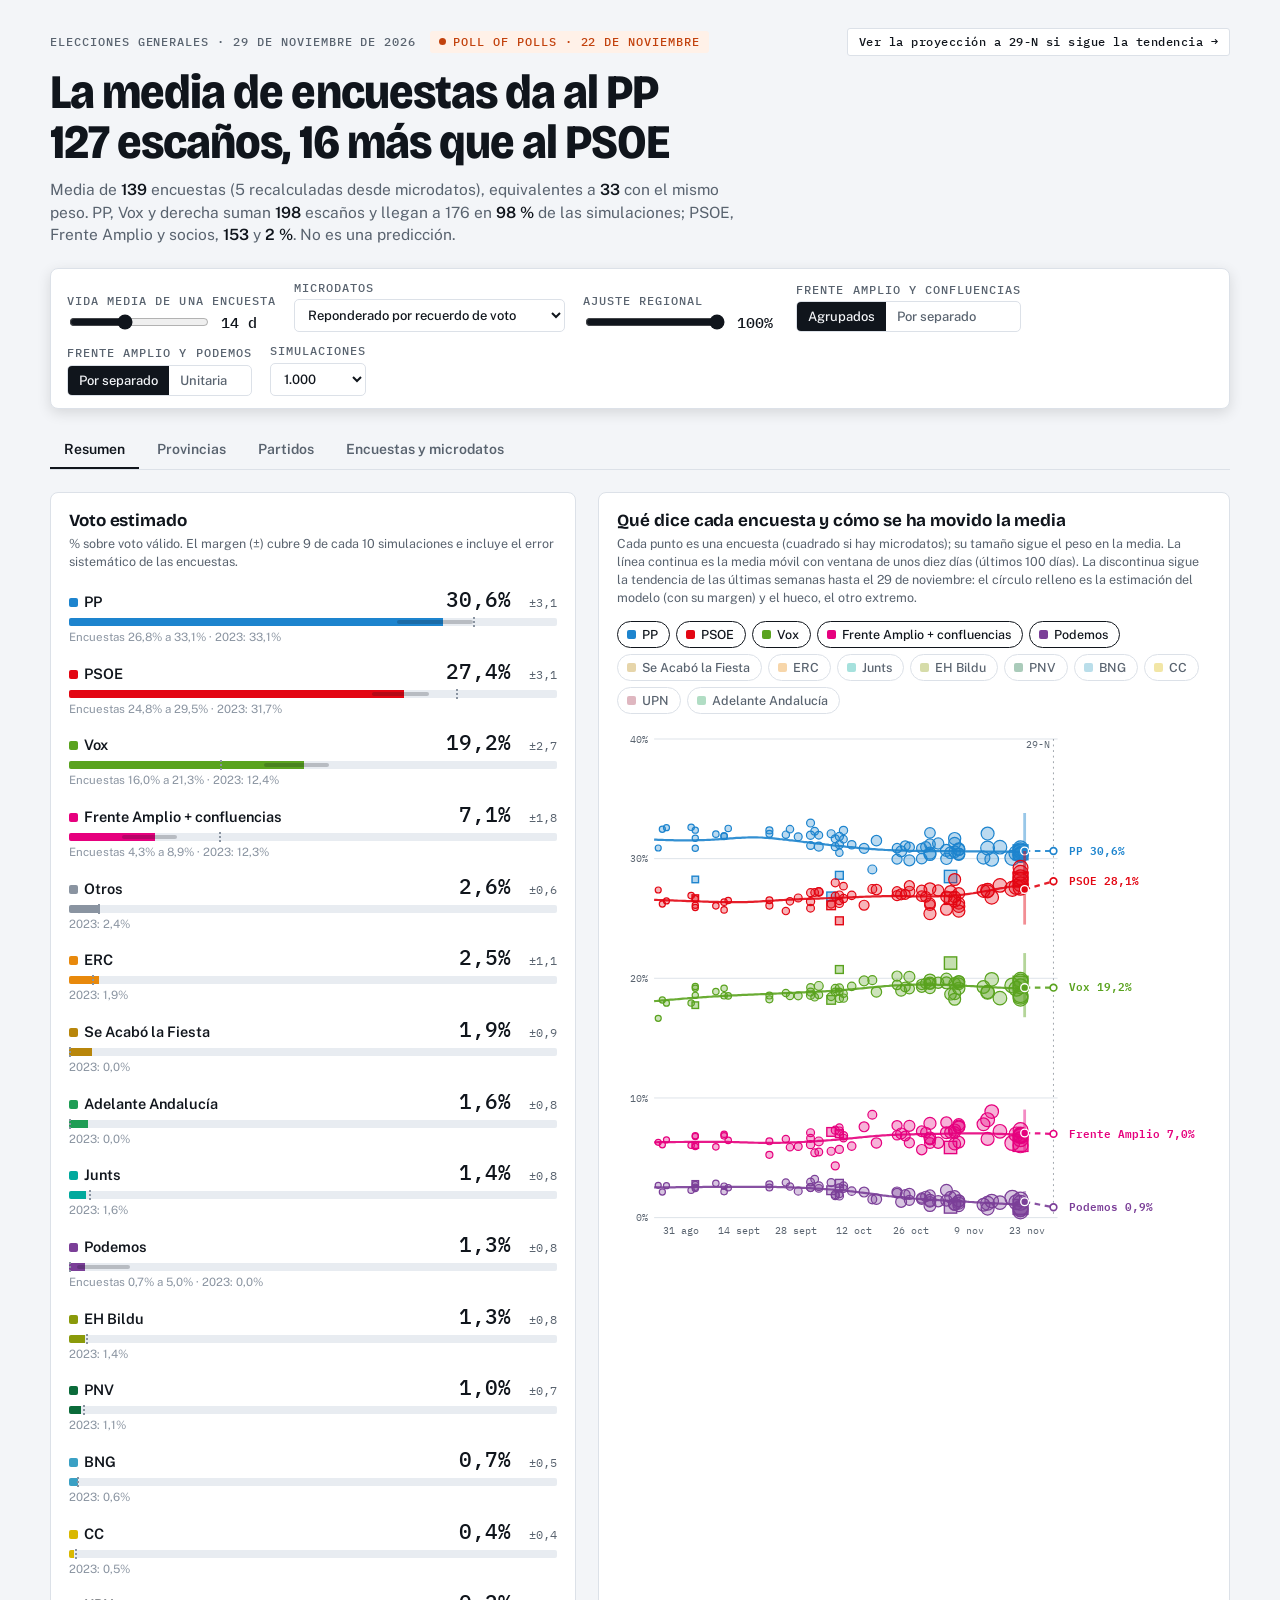
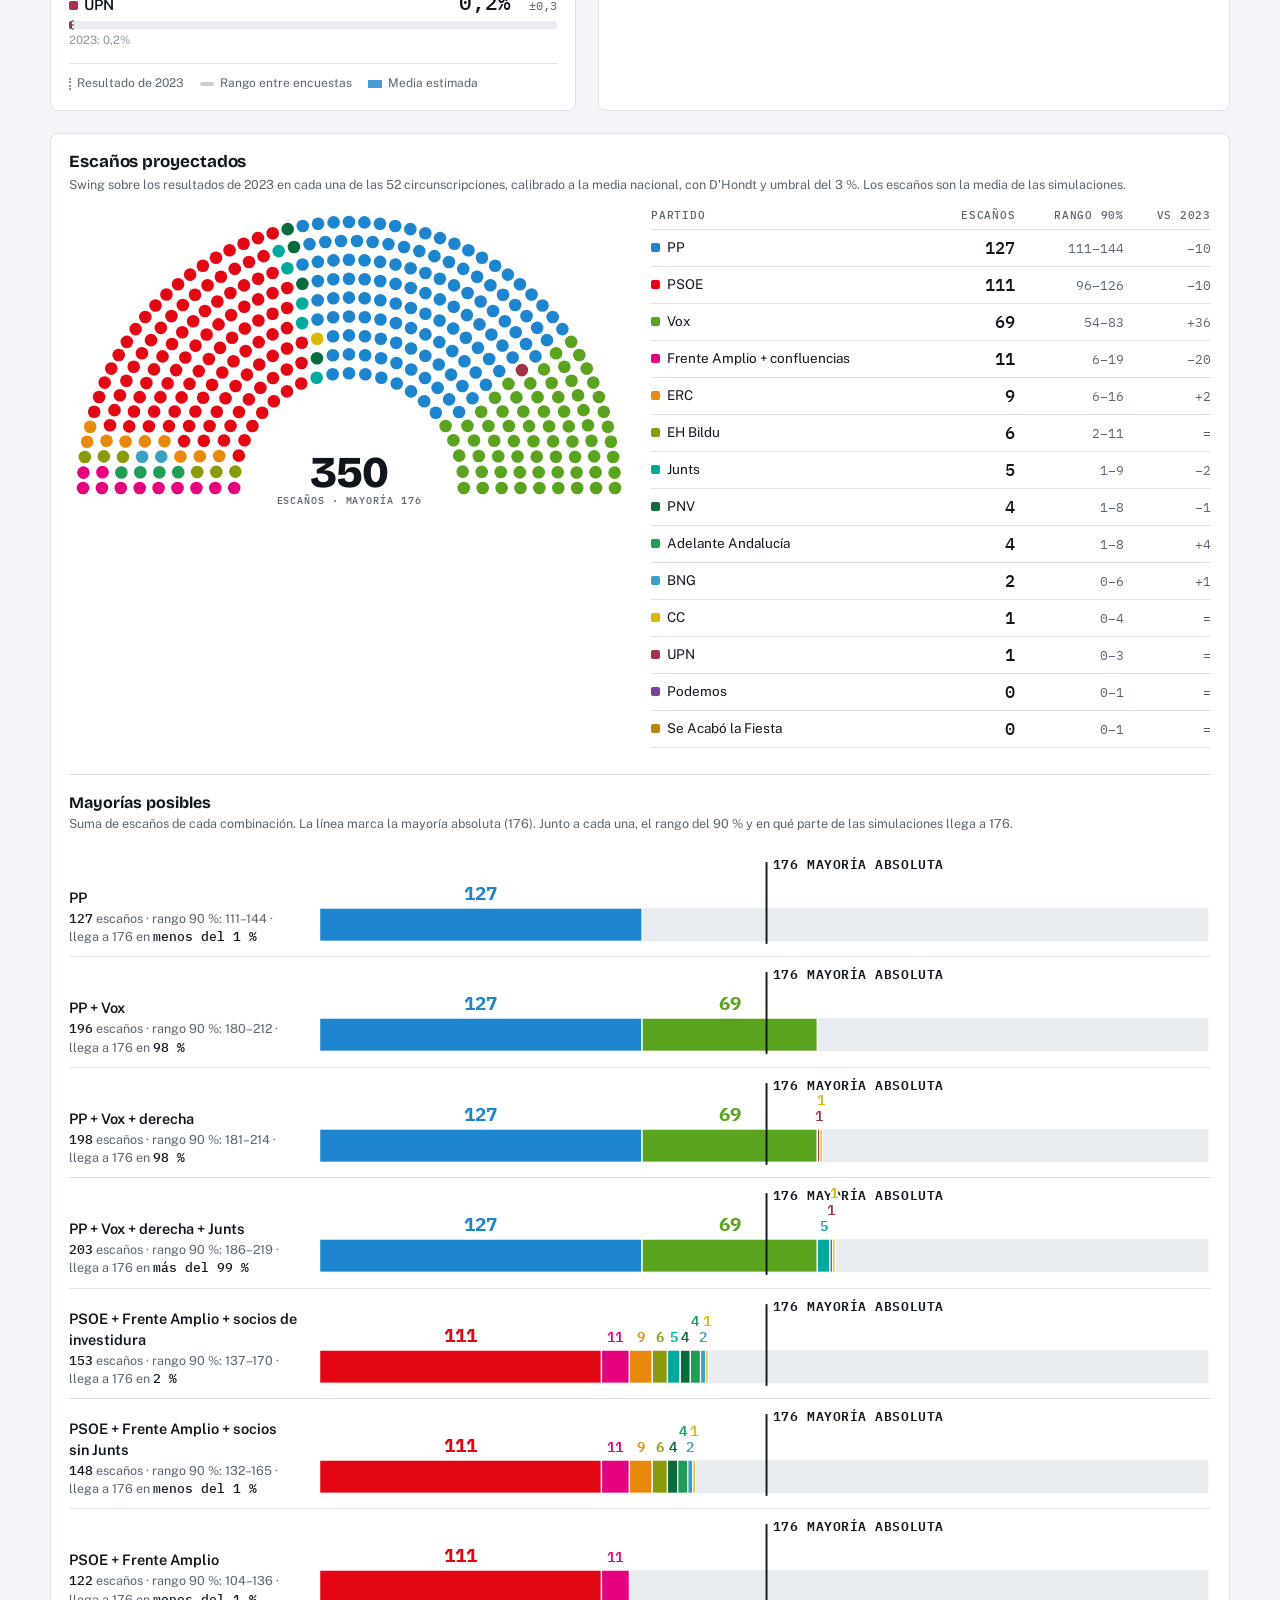
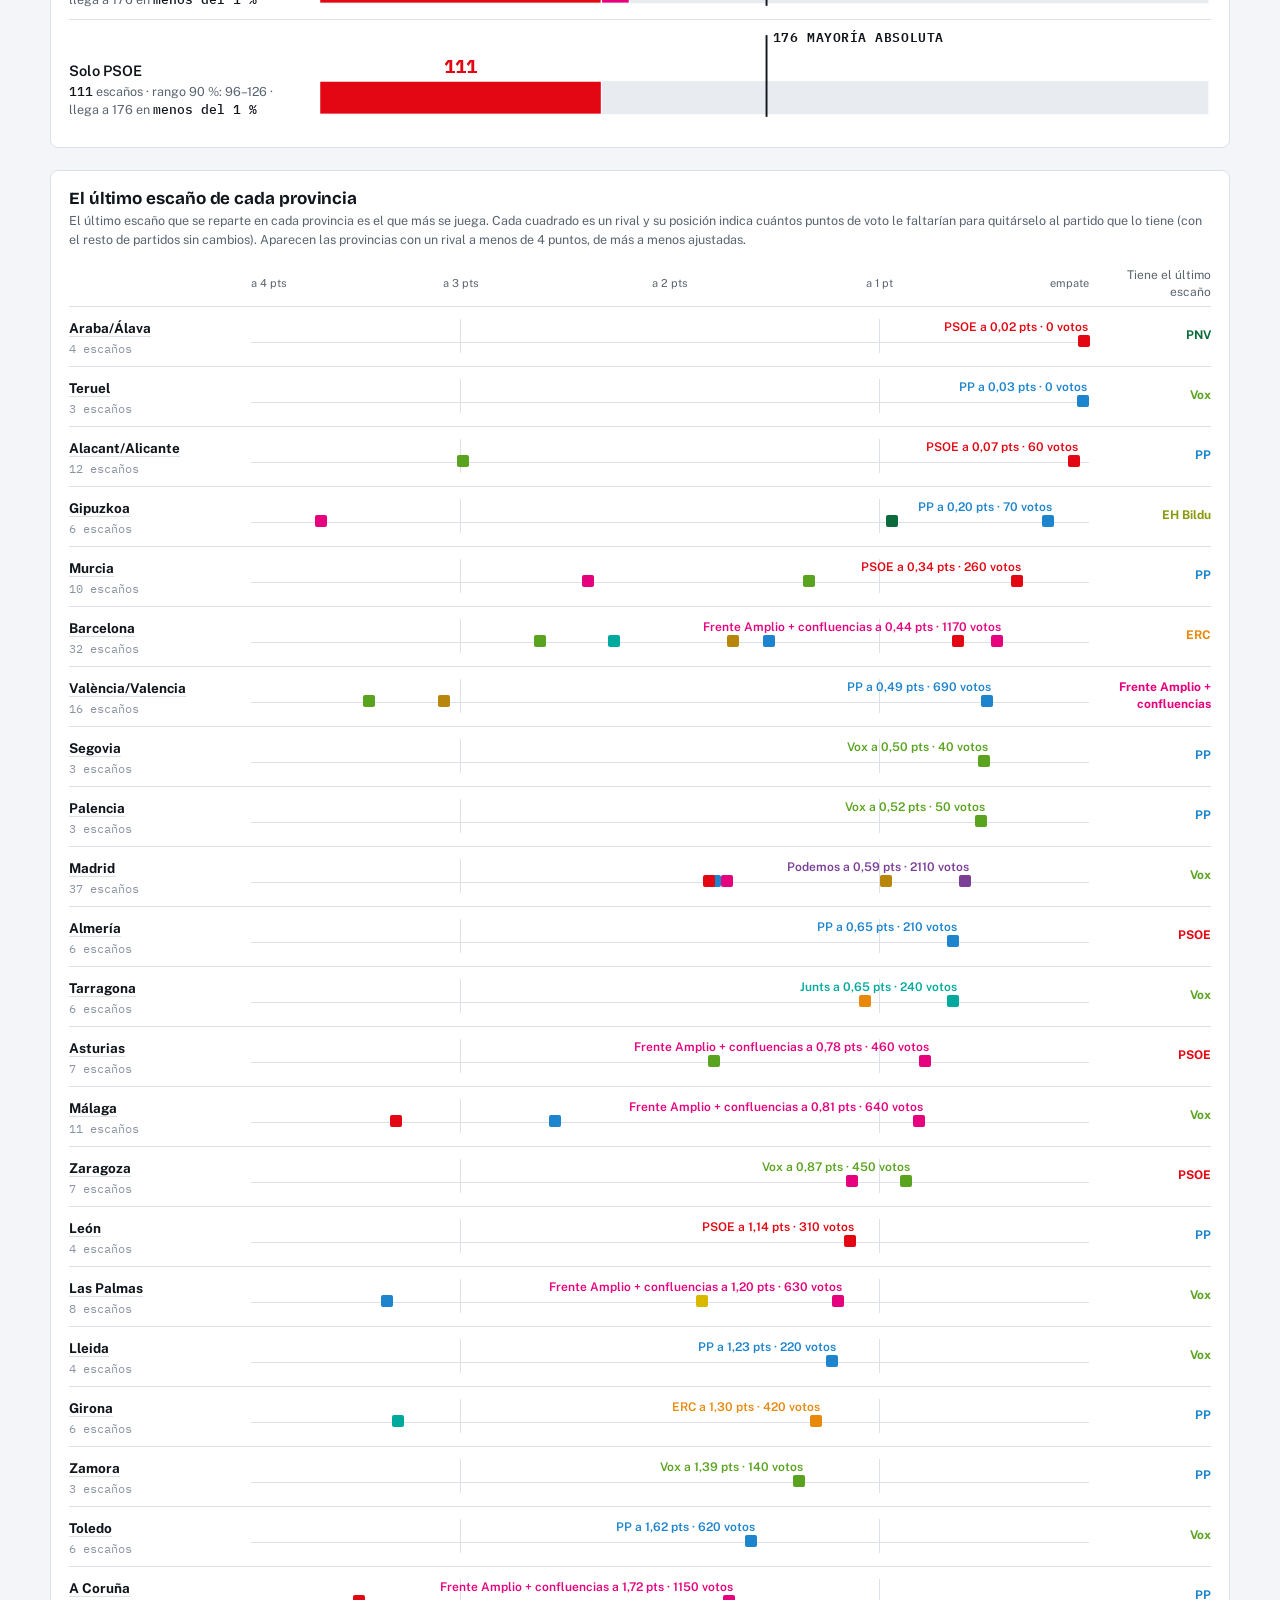
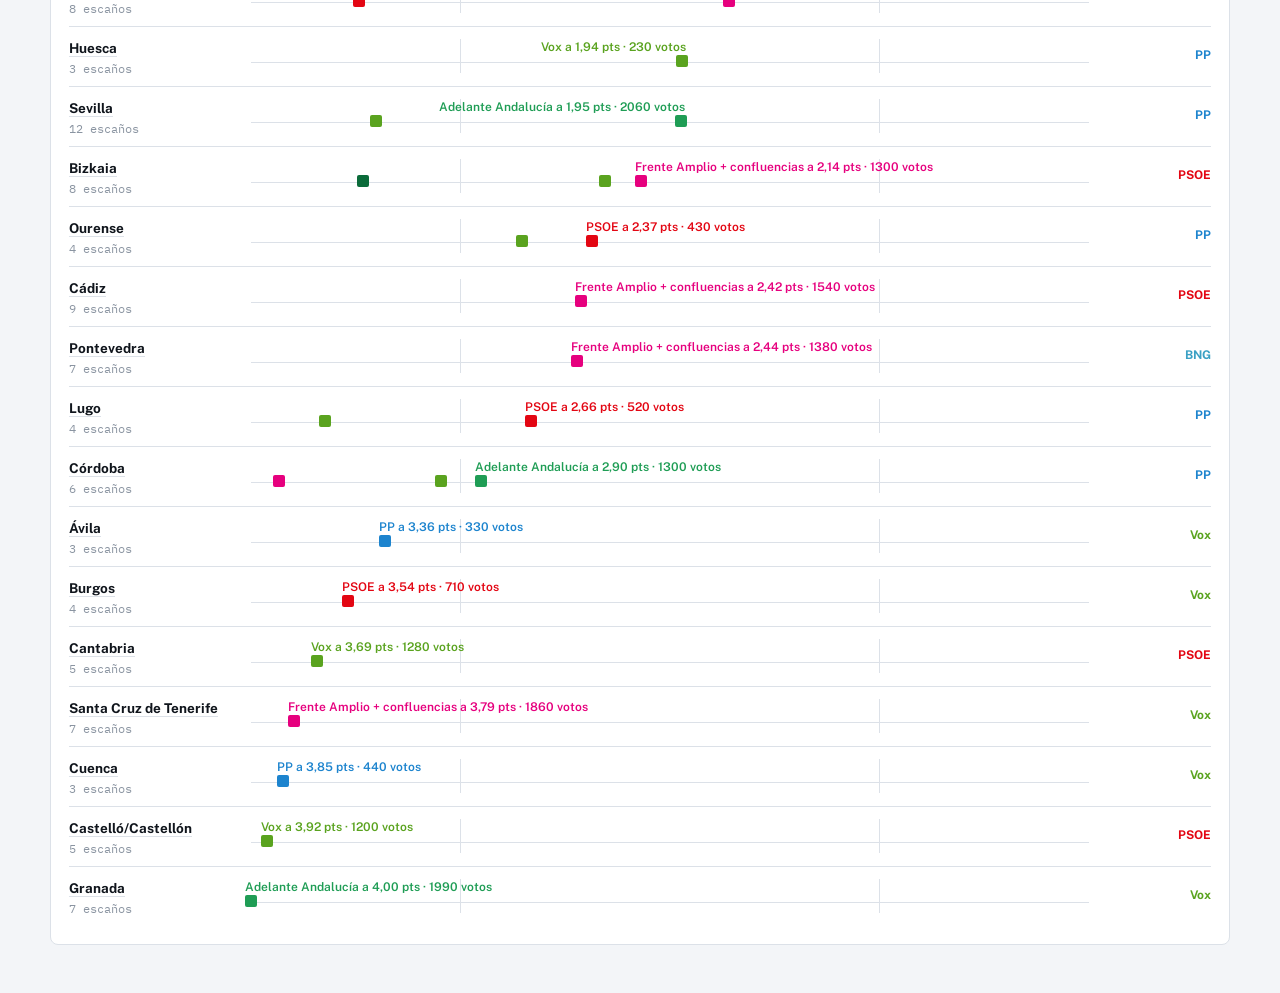
==== commit 9a751a83: "Actualiza encuestas y datos Co-authored-by: Copilot App <223556219+Copilot@users.noreply.github.com>" ====
--- a/index.html
+++ b/index.html
@@ -499,7 +499,7 @@
 <div class="tt" id="tt"></div>
 <script>
 window.POP={mode:'now',link:'tendencia.html'};
-const D={"keys":["PP","PSOE","VOX","SUMAR","PODEMOS","SALF","ERC","JUNTS","BILDU","PNV","BNG","CC","UPN","ADELANTE","COMPROMIS","UPC","OTROS","BLANCO"],"parties":[{"k":"PP","name":"PP","color":"#1d84ce"},{"k":"PSOE","name":"PSOE","color":"#e30613"},{"k":"VOX","name":"Vox","color":"#5bb85d"},{"k":"SUMAR","name":"Frente Amplio","color":"#e6007e"},{"k":"PODEMOS","name":"Podemos","color":"#7b3f98"},{"k":"SALF","name":"Se Acabó la Fiesta","color":"#d4a017"},{"k":"ERC","name":"ERC","color":"#f7a600"},{"k":"JUNTS","name":"Junts","color":"#00c3b2"},{"k":"BILDU","name":"EH Bildu","color":"#b5cf18"},{"k":"PNV","name":"PNV","color":"#008c45"},{"k":"BNG","name":"BNG","color":"#6fb5e0"},{"k":"CC","name":"CC","color":"#f4c20d"},{"k":"UPN","name":"UPN","color":"#a02c2c"},{"k":"ADELANTE","name":"Adelante Andalucía","color":"#1f9d55"},{"k":"COMPROMIS","name":"Compromís-Front Valencià","color":"#e4572e"},{"k":"UPC","name":"Unidad del Pueblo Canario","color":"#2a6f97"},{"k":"OTROS","name":"Otros","color":"#8c8c8c"}],"prov":[{"id":"04","name":"Almería","seats":6,"ccaa":"01","valid":318470,"sh":[0.41053,0.28961,0.21354,0.06643,0.0,0.0,0.0,0.0,0.0,0.0,0.0,0.0,0.0,0.0,0.0,0.0,0.01215,0.00774],"salf":0.07013,"adelR":0.323},{"id":"11","name":"Cádiz","seats":9,"ccaa":"01","valid":634270,"sh":[0.34825,0.33174,0.15187,0.12854,0.0,0.0,0.0,0.0,0.0,0.0,0.0,0.0,0.0,0.0142,0.0,0.0,0.0142,0.0112],"salf":0.06479,"adelR":1.4974},{"id":"14","name":"Córdoba","seats":6,"ccaa":"01","valid":446499,"sh":[0.37947,0.32113,0.13949,0.13679,0.0,0.0,0.0,0.0,0.0,0.0,0.0,0.0,0.0,0.0,0.0,0.0,0.01337,0.00974],"salf":0.05332,"adelR":0.871},{"id":"18","name":"Granada","seats":7,"ccaa":"01","valid":498260,"sh":[0.37045,0.32995,0.16152,0.11608,0.0,0.0,0.0,0.0,0.0,0.0,0.0,0.0,0.0,0.0,0.0,0.0,0.01387,0.00814],"salf":0.05977,"adelR":0.7128},{"id":"21","name":"Huelva","seats":5,"ccaa":"01","valid":256123,"sh":[0.36462,0.35952,0.14637,0.10391,0.0,0.0,0.0,0.0,0.0,0.0,0.0,0.0,0.0,0.0,0.0,0.0,0.01617,0.00941],"salf":0.04885,"adelR":0.8363},{"id":"23","name":"Jaén","seats":5,"ccaa":"01","valid":367203,"sh":[0.37358,0.36296,0.14766,0.07954,0.0,0.0,0.0,0.0,0.0,0.0,0.0,0.0,0.0,0.0,0.0,0.0,0.02945,0.0068],"salf":0.04446,"adelR":0.4552},{"id":"29","name":"Málaga","seats":11,"ccaa":"01","valid":782764,"sh":[0.38345,0.30327,0.16483,0.1223,0.0,0.0,0.0,0.0,0.0,0.0,0.0,0.0,0.0,0.0,0.0,0.0,0.01656,0.00959],"salf":0.07427,"adelR":0.9733},{"id":"41","name":"Sevilla","seats":12,"ccaa":"01","valid":1054783,"sh":[0.334,0.36629,0.13323,0.14001,0.0,0.0,0.0,0.0,0.0,0.0,0.0,0.0,0.0,0.0,0.0,0.0,0.01609,0.01038],"salf":0.06302,"adelR":1.3448},{"id":"22","name":"Huesca","seats":3,"ccaa":"02","valid":118952,"sh":[0.38303,0.33542,0.12671,0.11453,0.0,0.0,0.0,0.0,0.0,0.0,0.0,0.0,0.0,0.0,0.0,0.0,0.03007,0.01023],"salf":0.04682},{"id":"44","name":"Teruel","seats":3,"ccaa":"02","valid":75484,"sh":[0.35103,0.29209,0.13115,0.05406,0.0,0.0,0.0,0.0,0.0,0.0,0.0,0.0,0.0,0.0,0.0,0.0,0.16623,0.00543],"salf":0.04641},{"id":"50","name":"Zaragoza","seats":7,"ccaa":"02","valid":514702,"sh":[0.36055,0.30807,0.15323,0.13449,0.0,0.0,0.0,0.0,0.0,0.0,0.0,0.0,0.0,0.0,0.0,0.0,0.03455,0.00912],"salf":0.05239},{"id":"33","name":"Asturias","seats":7,"ccaa":"03","valid":588464,"sh":[0.35616,0.34375,0.12475,0.14888,0.0,0.0,0.0,0.0,0.0,0.0,0.0,0.0,0.0,0.0,0.0,0.0,0.01613,0.01033],"salf":0.03281},{"id":"07","name":"Illes Balears","seats":8,"ccaa":"04","valid":500949,"sh":[0.35647,0.30137,0.1522,0.16588,0.0,0.0,0.0,0.0,0.0,0.0,0.0,0.0,0.0,0.0,0.0,0.0,0.01469,0.00939],"salf":0.05347},{"id":"35","name":"Las Palmas","seats":8,"ccaa":"05","valid":526815,"sh":[0.25856,0.33185,0.1462,0.10254,0.0,0.0,0.0,0.0,0.0,0.0,0.0,0.06324,0.0,0.0,0.0,0.0,0.09179,0.00581],"salf":0.06761},{"id":"38","name":"Santa Cruz de Tenerife","seats":7,"ccaa":"05","valid":489923,"sh":[0.35357,0.33583,0.0,0.10885,0.0,0.0,0.0,0.0,0.0,0.0,0.0,0.16613,0.0,0.0,0.0,0.0,0.02523,0.01039],"shb":[0.312202,0.296538,0.117,0.096115,0.0,0.0,0.0,0.0,0.0,0.0,0.0,0.146693,0.0,0.0,0.0,0.0,0.022278,0.009174],"salf":0.0587},{"id":"39","name":"Cantabria","seats":5,"ccaa":"06","valid":346757,"sh":[0.42103,0.33327,0.14064,0.0844,0.0,0.0,0.0,0.0,0.0,0.0,0.0,0.0,0.0,0.0,0.0,0.0,0.01125,0.00941],"salf":0.05684},{"id":"02","name":"Albacete","seats":4,"ccaa":"08","valid":220337,"sh":[0.39971,0.34486,0.16629,0.07122,0.0,0.0,0.0,0.0,0.0,0.0,0.0,0.0,0.0,0.0,0.0,0.0,0.0096,0.00832],"salf":0.05654},{"id":"13","name":"Ciudad Real","seats":5,"ccaa":"08","valid":282037,"sh":[0.40569,0.35374,0.16284,0.06115,0.0,0.0,0.0,0.0,0.0,0.0,0.0,0.0,0.0,0.0,0.0,0.0,0.00823,0.00834],"salf":0.04124},{"id":"16","name":"Cuenca","seats":3,"ccaa":"08","valid":113441,"sh":[0.39808,0.37339,0.15568,0.05538,0.0,0.0,0.0,0.0,0.0,0.0,0.0,0.0,0.0,0.0,0.0,0.0,0.00893,0.00854],"salf":0.03887},{"id":"19","name":"Guadalajara","seats":3,"ccaa":"08","valid":140174,"sh":[0.3638,0.32949,0.19272,0.09132,0.0,0.0,0.0,0.0,0.0,0.0,0.0,0.0,0.0,0.0,0.0,0.0,0.01452,0.00815],"salf":0.06509},{"id":"45","name":"Toledo","seats":6,"ccaa":"08","valid":385711,"sh":[0.37934,0.32537,0.19677,0.08194,0.0,0.0,0.0,0.0,0.0,0.0,0.0,0.0,0.0,0.0,0.0,0.0,0.00981,0.00677],"salf":0.04863},{"id":"05","name":"Ávila","seats":3,"ccaa":"07","valid":97102,"sh":[0.43362,0.27271,0.15432,0.05096,0.0,0.0,0.0,0.0,0.0,0.0,0.0,0.0,0.0,0.0,0.0,0.0,0.08188,0.00651],"salf":0.04191},{"id":"09","name":"Burgos","seats":4,"ccaa":"07","valid":200467,"sh":[0.40724,0.3445,0.12759,0.08605,0.0,0.0,0.0,0.0,0.0,0.0,0.0,0.0,0.0,0.0,0.0,0.0,0.02539,0.00923],"salf":0.0396},{"id":"24","name":"León","seats":4,"ccaa":"07","valid":271336,"sh":[0.36975,0.33626,0.12892,0.06688,0.0,0.0,0.0,0.0,0.0,0.0,0.0,0.0,0.0,0.0,0.0,0.0,0.09238,0.00581],"salf":0.04011},{"id":"34","name":"Palencia","seats":3,"ccaa":"07","valid":96210,"sh":[0.42048,0.34665,0.12906,0.0602,0.0,0.0,0.0,0.0,0.0,0.0,0.0,0.0,0.0,0.0,0.0,0.0,0.03495,0.00866],"salf":0.0404},{"id":"37","name":"Salamanca","seats":4,"ccaa":"07","valid":196638,"sh":[0.47018,0.30409,0.1472,0.0547,0.0,0.0,0.0,0.0,0.0,0.0,0.0,0.0,0.0,0.0,0.0,0.0,0.01544,0.00839],"salf":0.03669},{"id":"40","name":"Segovia","seats":3,"ccaa":"07","valid":88069,"sh":[0.45093,0.30562,0.14132,0.0801,0.0,0.0,0.0,0.0,0.0,0.0,0.0,0.0,0.0,0.0,0.0,0.0,0.01209,0.00994],"salf":0.04376},{"id":"42","name":"Soria","seats":2,"ccaa":"07","valid":50108,"sh":[0.37216,0.29488,0.09769,0.03351,0.0,0.0,0.0,0.0,0.0,0.0,0.0,0.0,0.0,0.0,0.0,0.0,0.19608,0.00569],"salf":0.03107},{"id":"47","name":"Valladolid","seats":5,"ccaa":"07","valid":314159,"sh":[0.40903,0.32741,0.15182,0.08815,0.0,0.0,0.0,0.0,0.0,0.0,0.0,0.0,0.0,0.0,0.0,0.0,0.01589,0.0077],"salf":0.04513},{"id":"49","name":"Zamora","seats":3,"ccaa":"07","valid":101688,"sh":[0.44794,0.32448,0.13225,0.05635,0.0,0.0,0.0,0.0,0.0,0.0,0.0,0.0,0.0,0.0,0.0,0.0,0.02992,0.00907],"salf":0.03273},{"id":"08","name":"Barcelona","seats":32,"ccaa":"09","valid":2646496,"sh":[0.1375,0.35743,0.07564,0.15209,0.0,0.0,0.12333,0.09678,0.0,0.0,0.0,0.0,0.0,0.0,0.0,0.0,0.04927,0.00796],"salf":0.02837},{"id":"17","name":"Girona","seats":6,"ccaa":"09","valid":320721,"sh":[0.09686,0.28906,0.0703,0.10941,0.0,0.0,0.14726,0.19617,0.0,0.0,0.0,0.0,0.0,0.0,0.0,0.0,0.08164,0.00929],"salf":0.02175},{"id":"25","name":"Lleida","seats":4,"ccaa":"09","valid":182829,"sh":[0.12819,0.29454,0.06809,0.07883,0.0,0.0,0.18633,0.1804,0.0,0.0,0.0,0.0,0.0,0.0,0.0,0.0,0.05236,0.01126],"salf":0.02312},{"id":"43","name":"Tarragona","seats":6,"ccaa":"09","valid":366059,"sh":[0.13863,0.32909,0.10353,0.11334,0.0,0.0,0.15079,0.11089,0.0,0.0,0.0,0.0,0.0,0.0,0.0,0.0,0.04508,0.00865],"salf":0.03378},{"id":"06","name":"Badajoz","seats":5,"ccaa":"11","valid":390067,"sh":[0.37862,0.39204,0.13666,0.06813,0.0,0.0,0.0,0.0,0.0,0.0,0.0,0.0,0.0,0.0,0.0,0.0,0.01628,0.00827],"salf":0.03598},{"id":"10","name":"Cáceres","seats":4,"ccaa":"11","valid":234341,"sh":[0.38076,0.38862,0.13599,0.06902,0.0,0.0,0.0,0.0,0.0,0.0,0.0,0.0,0.0,0.0,0.0,0.0,0.01827,0.00734],"salf":0.03209},{"id":"15","name":"A Coruña","seats":8,"ccaa":"12","valid":667656,"sh":[0.4314,0.28186,0.0503,0.1219,0.0,0.0,0.0,0.0,0.0,0.0,0.10034,0.0,0.0,0.0,0.0,0.0,0.00643,0.00778],"salf":0.01999},{"id":"27","name":"Lugo","seats":4,"ccaa":"12","valid":194950,"sh":[0.50324,0.30324,0.04271,0.05156,0.0,0.0,0.0,0.0,0.0,0.0,0.08732,0.0,0.0,0.0,0.0,0.0,0.00551,0.00642],"salf":0.01654},{"id":"32","name":"Ourense","seats":4,"ccaa":"12","valid":180569,"sh":[0.49934,0.30381,0.04658,0.05421,0.0,0.0,0.0,0.0,0.0,0.0,0.08367,0.0,0.0,0.0,0.0,0.0,0.00624,0.00614],"salf":0.01808},{"id":"36","name":"Pontevedra","seats":7,"ccaa":"12","valid":563541,"sh":[0.39631,0.31478,0.04733,0.13237,0.0,0.0,0.0,0.0,0.0,0.0,0.09445,0.0,0.0,0.0,0.0,0.0,0.0079,0.00686],"salf":0.02258},{"id":"28","name":"Madrid","seats":37,"ccaa":"13","valid":3564709,"sh":[0.40513,0.2789,0.14024,0.15445,0.0,0.0,0.0,0.0,0.0,0.0,0.0,0.0,0.0,0.0,0.0,0.0,0.01315,0.00812],"salf":0.05056},{"id":"31","name":"Navarra","seats":5,"ccaa":"15","valid":339106,"sh":[0.16658,0.2739,0.05679,0.12855,0.0,0.0,0.0,0.0,0.17308,0.0,0.0,0.0,0.15269,0.0,0.0,0.0,0.03989,0.00852],"salf":0.03061},{"id":"01","name":"Araba/Álava","seats":4,"ccaa":"16","valid":168026,"sh":[0.17838,0.27662,0.03874,0.1273,0.0,0.0,0.0,0.0,0.1954,0.16638,0.0,0.0,0.0,0.0,0.0,0.0,0.01287,0.0043],"salf":0.02289},{"id":"20","name":"Gipuzkoa","seats":6,"ccaa":"16","valid":372325,"sh":[0.08601,0.23277,0.0206,0.10594,0.0,0.0,0.0,0.0,0.31257,0.22666,0.0,0.0,0.0,0.0,0.0,0.0,0.01007,0.00539],"salf":0.0141},{"id":"48","name":"Bizkaia","seats":8,"ccaa":"16","valid":606197,"sh":[0.1151,0.2584,0.026,0.10919,0.0,0.0,0.0,0.0,0.20689,0.26973,0.0,0.0,0.0,0.0,0.0,0.0,0.0091,0.00559],"salf":0.01767},{"id":"30","name":"Murcia","seats":10,"ccaa":"14","valid":744355,"sh":[0.41245,0.25256,0.21844,0.09543,0.0,0.0,0.0,0.0,0.0,0.0,0.0,0.0,0.0,0.0,0.0,0.0,0.01435,0.00676],"salf":0.06571},{"id":"26","name":"La Rioja","seats":4,"ccaa":"17","valid":173197,"sh":[0.45678,0.35718,0.09744,0.0653,0.0,0.0,0.0,0.0,0.0,0.0,0.0,0.0,0.0,0.0,0.0,0.0,0.01402,0.00928],"salf":0.03664},{"id":"03","name":"Alacant/Alicante","seats":12,"ccaa":"10","valid":895206,"sh":[0.3677,0.31995,0.1626,0.12843,0.0,0.0,0.0,0.0,0.0,0.0,0.0,0.0,0.0,0.0,0.0,0.0,0.01397,0.00734],"salf":0.06015},{"id":"12","name":"Castelló/Castellón","seats":5,"ccaa":"10","valid":306525,"sh":[0.35235,0.32614,0.15903,0.14304,0.0,0.0,0.0,0.0,0.0,0.0,0.0,0.0,0.0,0.0,0.0,0.0,0.01079,0.00866],"salf":0.05106},{"id":"46","name":"València/Valencia","seats":16,"ccaa":"10","valid":1429827,"sh":[0.3368,0.32103,0.15227,0.16851,0.0,0.0,0.0,0.0,0.0,0.0,0.0,0.0,0.0,0.0,0.0,0.0,0.01383,0.00756],"salf":0.05769},{"id":"51","name":"Ceuta","seats":1,"ccaa":"18","valid":33233,"sh":[0.38778,0.33999,0.23296,0.02443,0.0,0.0,0.0,0.0,0.0,0.0,0.0,0.0,0.0,0.0,0.0,0.0,0.00496,0.00987],"salf":0.07808},{"id":"52","name":"Melilla","seats":1,"ccaa":"19","valid":27178,"sh":[0.49198,0.25359,0.15987,0.03021,0.0,0.0,0.0,0.0,0.0,0.0,0.0,0.0,0.0,0.0,0.0,0.0,0.05504,0.00931],"salf":0.05862}],"seats2023":[137,121,33,31,0,0,7,7,6,5,1,1,1,0,0,0,0],"nat2023":[0.33055,0.31702,0.12392,0.12313,0.0,0.0,0.01891,0.01603,0.01361,0.01127,0.00622,0.00468,0.00211,0.0003678428040538112,0.0,0.0,0.02398215719594619,0.0082],"regn":{"01":"Andalucía","02":"Aragón","03":"Asturias","04":"Illes Balears","05":"Canarias","06":"Cantabria","07":"Castilla y León","08":"Castilla-La Mancha","09":"Cataluña","10":"Comunitat Valenciana","11":"Extremadura","12":"Galicia","13":"Madrid","14":"Murcia","15":"Navarra","16":"País Vasco","17":"La Rioja","18":"Ceuta","19":"Melilla"},"fac":{"01":{"PP":{"f":0.9257,"sd":0.0355,"raw":-0.0919,"se":0.0411},"PSOE":{"f":0.9748,"sd":0.0391,"raw":-0.0259,"se":0.0425},"VOX":{"f":0.8661,"sd":0.0496,"raw":-0.159,"se":0.0522},"SUMAR":{"f":0.9101,"sd":0.0951,"raw":-0.1307,"se":0.1121}},"02":{"PP":{"f":1.0587,"sd":0.0542,"raw":0.1334,"se":0.0856},"PSOE":{"f":1.0551,"sd":0.0703,"raw":0.1167,"se":0.099},"VOX":{"f":0.7926,"sd":0.1125,"raw":-0.4594,"se":0.1581},"SUMAR":{"f":1.1153,"sd":0.1385,"raw":0.2677,"se":0.217}},"03":{"PP":{"f":0.9861,"sd":0.0777,"raw":-0.0279,"se":0.1097},"PSOE":{"f":1.0549,"sd":0.0712,"raw":0.1085,"se":0.1015},"VOX":{"f":0.9684,"sd":0.1102,"raw":-0.061,"se":0.1519},"SUMAR":{"f":1.1366,"sd":0.1395,"raw":0.3209,"se":0.2209}},"04":{"PP":{"f":1.036,"sd":0.0733,"raw":0.0636,"se":0.0984},"PSOE":{"f":1.0409,"sd":0.0742,"raw":0.0892,"se":0.1108},"VOX":{"f":0.9228,"sd":0.1041,"raw":-0.1394,"se":0.1371},"SUMAR":{"f":1.058,"sd":0.1368,"raw":0.1335,"se":0.2106}},"05":{"PP":{"f":0.9552,"sd":0.0786,"raw":-0.0938,"se":0.1124},"PSOE":{"f":1.053,"sd":0.0669,"raw":0.0936,"se":0.0901},"VOX":{"f":1.1654,"sd":0.0846,"raw":0.2124,"se":0.0997},"SUMAR":{"f":1.0146,"sd":0.1512,"raw":0.0493,"se":0.2784},"CC":{"f":0.9551,"sd":0.1387,"raw":-0.113,"se":0.2176}},"06":{"PP":{"f":0.9061,"sd":0.0854,"raw":-0.248,"se":0.1354},"PSOE":{"f":1.0301,"sd":0.0795,"raw":0.0806,"se":0.1312},"VOX":{"f":1.1502,"sd":0.107,"raw":0.2532,"se":0.144},"SUMAR":{"f":1.2133,"sd":0.1536,"raw":0.7119,"se":0.2948}},"07":{"PP":{"f":0.9735,"sd":0.048,"raw":-0.0021,"se":0.0659},"PSOE":{"f":1.121,"sd":0.0583,"raw":0.1635,"se":0.0718},"VOX":{"f":0.8945,"sd":0.0887,"raw":-0.1611,"se":0.1067},"SUMAR":{"f":1.1686,"sd":0.1398,"raw":0.3923,"se":0.2218}},"08":{"PP":{"f":1.0186,"sd":0.0562,"raw":0.0249,"se":0.0654},"PSOE":{"f":0.993,"sd":0.0603,"raw":-0.0111,"se":0.0756},"VOX":{"f":0.8792,"sd":0.0761,"raw":-0.1664,"se":0.0865},"SUMAR":{"f":1.1701,"sd":0.1404,"raw":0.4013,"se":0.2244}},"09":{"PP":{"f":1.1412,"sd":0.0472,"raw":0.1618,"se":0.0522},"PSOE":{"f":0.9442,"sd":0.0318,"raw":-0.0639,"se":0.0335},"VOX":{"f":1.1984,"sd":0.0476,"raw":0.1986,"se":0.0498},"SUMAR":{"f":0.8633,"sd":0.0748,"raw":-0.1777,"se":0.0822},"ERC":{"f":0.89,"sd":0.0422,"raw":-0.1234,"se":0.0434},"JUNTS":{"f":1.0304,"sd":0.0655,"raw":0.0345,"se":0.0703}},"10":{"PP":{"f":0.967,"sd":0.0467,"raw":-0.0409,"se":0.0516},"PSOE":{"f":0.9871,"sd":0.048,"raw":-0.0169,"se":0.0548},"VOX":{"f":0.9897,"sd":0.0553,"raw":-0.0118,"se":0.0589},"SUMAR":{"f":1.3902,"sd":0.0814,"raw":0.4142,"se":0.0913}},"11":{"PP":{"f":1.0968,"sd":0.0551,"raw":0.1518,"se":0.0892},"PSOE":{"f":0.954,"sd":0.0719,"raw":-0.0416,"se":0.1035},"VOX":{"f":0.9272,"sd":0.1094,"raw":-0.1421,"se":0.15},"SUMAR":{"f":1.0069,"sd":0.1631,"raw":0.0386,"se":0.3857}},"12":{"PP":{"f":0.9924,"sd":0.0551,"raw":-0.0101,"se":0.0636},"PSOE":{"f":0.9902,"sd":0.0651,"raw":-0.017,"se":0.0859},"VOX":{"f":1.4163,"sd":0.0996,"raw":0.568,"se":0.1272},"SUMAR":{"f":1.0504,"sd":0.1341,"raw":0.1104,"se":0.201},"BNG":{"f":1.0222,"sd":0.105,"raw":0.0333,"se":0.1293}},"13":{"PP":{"f":1.0847,"sd":0.0346,"raw":0.0902,"se":0.0365},"PSOE":{"f":1.0722,"sd":0.0442,"raw":0.0866,"se":0.0493},"VOX":{"f":0.8956,"sd":0.0558,"raw":-0.1255,"se":0.0595},"SUMAR":{"f":0.9172,"sd":0.0908,"raw":-0.116,"se":0.1052}},"14":{"PP":{"f":0.9987,"sd":0.0703,"raw":-0.0023,"se":0.0914},"PSOE":{"f":1.0307,"sd":0.0781,"raw":0.0773,"se":0.1249},"VOX":{"f":0.9198,"sd":0.0876,"raw":-0.1194,"se":0.1047},"SUMAR":{"f":0.9392,"sd":0.1629,"raw":-0.3455,"se":0.3823}},"15":{"PP":{"f":1.0145,"sd":0.1001,"raw":0.0839,"se":0.2418},"PSOE":{"f":0.9917,"sd":0.0857,"raw":-0.0314,"se":0.1661},"VOX":{"f":1.2801,"sd":0.1284,"raw":0.6937,"se":0.2152},"SUMAR":{"f":1.0347,"sd":0.1584,"raw":0.1508,"se":0.3331},"BILDU":{"f":1.0474,"sd":0.1349,"raw":0.1056,"se":0.2038},"UPN":{"f":1.0554,"sd":0.1444,"raw":0.1515,"se":0.242}},"16":{"PP":{"f":1.1768,"sd":0.0808,"raw":0.354,"se":0.1192},"PSOE":{"f":1.1543,"sd":0.0621,"raw":0.2335,"se":0.0792},"VOX":{"f":1.1002,"sd":0.1277,"raw":0.2629,"se":0.2118},"SUMAR":{"f":0.9858,"sd":0.1362,"raw":-0.0335,"se":0.2083},"BILDU":{"f":1.1228,"sd":0.0786,"raw":0.1431,"se":0.0873},"PNV":{"f":1.0541,"sd":0.0975,"raw":0.0745,"se":0.1161}},"17":{"PP":{"f":0.9718,"sd":0.086,"raw":-0.0736,"se":0.1379},"PSOE":{"f":0.9894,"sd":0.0861,"raw":-0.0413,"se":0.1692},"VOX":{"f":1.2062,"sd":0.1236,"raw":0.4646,"se":0.1945},"SUMAR":{"f":1.0506,"sd":0.1675,"raw":0.369,"se":0.458}},"18":{"PP":{"f":1.0443,"sd":0.1047,"raw":0.4635,"se":0.3425},"PSOE":{"f":1.0045,"sd":0.0981,"raw":0.1202,"se":0.5049},"VOX":{"f":0.97,"sd":0.1575,"raw":-0.9644,"se":0.8855},"SUMAR":{"f":0.9999,"sd":0.18,"raw":-4.9481,"se":34.2892}},"19":{"PP":{"f":0.9795,"sd":0.1084,"raw":-0.7293,"se":0.6431},"PSOE":{"f":1.1124,"sd":0.0943,"raw":0.9681,"se":0.2844},"VOX":{"f":0.9956,"sd":0.1545,"raw":-0.0648,"se":0.5916},"SUMAR":{"f":0.9998,"sd":0.18,"raw":-5.1603,"se":31.4185}}},"tau":0.18,"nreg":{"01":[833,252.0],"02":[126,46.7],"03":[126,47.6],"04":[123,64.8],"05":[219,46.7],"06":[127,56.7],"07":[207,68.6],"08":[242,89.7],"09":[760,197.1],"10":[510,190.3],"11":[124,47.0],"12":[299,76.5],"13":[672,239.1],"14":[145,54.0],"15":[122,54.3],"16":[237,94.8],"17":[114,37.5],"18":[18,8.5],"19":[20,10.1]},"micro":{"cis":{"id":"CIS 3582","n":5024,"field":"2026-10-06","nA":2062.4,"nB":1503.3,"A":[0.20134,0.34,0.14524,0.07579,0.03144,0.0146,0.02828,0.01337,0.01118,0.00457,0.0091,0.00202,0.00042,0.00653,0.0,0.0,0.07788,0.03823],"B":[0.26846,0.26097,0.18196,0.07101,0.02964,0.0157,0.0205,0.01228,0.00992,0.00498,0.0091,0.00162,0.00097,0.00627,0.0,0.0,0.07535,0.03125],"C":[0.26963,0.26071,0.18144,0.07131,0.02978,0.01568,0.02037,0.0122,0.00989,0.00491,0.00902,0.00172,0.00095,0.00624,0.0,0.0,0.07523,0.03091],"trans":{"BILDU":{"ADELANTE":0.0,"BILDU":0.7691,"BLANCO":0.0,"BNG":0.0,"CC":0.0,"ERC":0.0,"JUNTS":0.0,"OTROS":0.0871,"PNV":0.0,"PODEMOS":0.0464,"PP":0.0,"PSOE":0.071,"SALF":0.0,"SUMAR":0.0265,"UPN":0.0,"VOX":0.0},"BNG":{"ADELANTE":0.0,"BILDU":0.0,"BLANCO":0.0212,"BNG":0.7666,"CC":0.0,"ERC":0.0,"JUNTS":0.0,"OTROS":0.0183,"PNV":0.0,"PODEMOS":0.1083,"PP":0.045,"PSOE":0.0407,"SALF":0.0,"SUMAR":0.0,"UPN":0.0,"VOX":0.0},"CC":{"ADELANTE":0.0,"BILDU":0.0,"BLANCO":0.0,"BNG":0.0,"CC":0.3711,"ERC":0.0,"JUNTS":0.0,"OTROS":0.0705,"PNV":0.0,"PODEMOS":0.0,"PP":0.1794,"PSOE":0.2261,"SALF":0.1199,"SUMAR":0.0,"UPN":0.0,"VOX":0.033},"ERC":{"ADELANTE":0.0,"BILDU":0.0,"BLANCO":0.0083,"BNG":0.0,"CC":0.0,"ERC":0.6864,"JUNTS":0.021,"OTROS":0.1229,"PNV":0.0,"PODEMOS":0.0,"PP":0.0,"PSOE":0.1493,"SALF":0.0,"SUMAR":0.0,"UPN":0.0,"VOX":0.012},"JUNTS":{"ADELANTE":0.0,"BILDU":0.0,"BLANCO":0.0255,"BNG":0.0,"CC":0.0,"ERC":0.0213,"JUNTS":0.6117,"OTROS":0.0574,"PNV":0.0,"PODEMOS":0.0146,"PP":0.0108,"PSOE":0.17,"SALF":0.0407,"SUMAR":0.0,"UPN":0.0,"VOX":0.048},"PNV":{"ADELANTE":0.0,"BILDU":0.1675,"BLANCO":0.0,"BNG":0.0,"CC":0.0,"ERC":0.0,"JUNTS":0.0,"OTROS":0.09,"PNV":0.5474,"PODEMOS":0.0,"PP":0.0553,"PSOE":0.1398,"SALF":0.0,"SUMAR":0.0,"UPN":0.0,"VOX":0.0},"PP":{"ADELANTE":0.0,"BILDU":0.0,"BLANCO":0.02,"BNG":0.0013,"CC":0.0,"ERC":0.0,"JUNTS":0.0,"OTROS":0.0204,"PNV":0.0,"PODEMOS":0.0008,"PP":0.7894,"PSOE":0.0062,"SALF":0.0081,"SUMAR":0.0008,"UPN":0.0001,"VOX":0.1528},"PSOE":{"ADELANTE":0.0034,"BILDU":0.0005,"BLANCO":0.0153,"BNG":0.0039,"CC":0.0022,"ERC":0.0079,"JUNTS":0.0024,"OTROS":0.0472,"PNV":0.0,"PODEMOS":0.0159,"PP":0.0549,"PSOE":0.7711,"SALF":0.0029,"SUMAR":0.0459,"UPN":0.0004,"VOX":0.0261},"SUMAR":{"ADELANTE":0.0259,"BILDU":0.0057,"BLANCO":0.0149,"BNG":0.0113,"CC":0.0,"ERC":0.0356,"JUNTS":0.0,"OTROS":0.0942,"PNV":0.0029,"PODEMOS":0.197,"PP":0.0054,"PSOE":0.1649,"SALF":0.0,"SUMAR":0.4392,"UPN":0.0,"VOX":0.0032},"UPN":{"ADELANTE":0.0,"BILDU":0.0,"BLANCO":0.0,"BNG":0.0,"CC":0.0,"ERC":0.0,"JUNTS":0.0,"OTROS":0.1838,"PNV":0.0,"PODEMOS":0.0,"PP":0.0,"PSOE":0.0,"SALF":0.0,"SUMAR":0.0,"UPN":0.6434,"VOX":0.1728},"VOX":{"ADELANTE":0.0,"BILDU":0.0,"BLANCO":0.0066,"BNG":0.0,"CC":0.0,"ERC":0.0,"JUNTS":0.0,"OTROS":0.0166,"PNV":0.0,"PODEMOS":0.0,"PP":0.0873,"PSOE":0.0073,"SALF":0.0579,"SUMAR":0.0,"UPN":0.0,"VOX":0.8242}}},"cis9":{"id":"CIS 3577","n":4042,"field":"2026-09-02","nA":1917.2,"nB":1532.1,"A":[0.22805,0.31614,0.14988,0.06837,0.03952,0.01725,0.02143,0.00731,0.01161,0.00491,0.00706,0.00287,0.00045,0.00543,0.0,0.0,0.08173,0.03799],"B":[0.2826,0.26702,0.17753,0.05988,0.0365,0.019,0.02009,0.00737,0.0122,0.00541,0.00435,0.00182,0.00127,0.00486,0.0,0.0,0.07463,0.02545],"C":[0.28233,0.2692,0.17592,0.05973,0.03644,0.0189,0.02047,0.00738,0.01204,0.00552,0.00451,0.0018,0.00125,0.00485,0.0,0.0,0.07443,0.02523]},"d40":{"id":"40dB flash (microdatos)","n":800,"field":"2026-10-08","nA":681.8,"nB":477.0,"A":[0.24283,0.27574,0.23259,0.058,0.02193,0.02447,0.02397,0.02006,0.01127,0.00799,0.00861,0.00525,0.00335,0.00883,0.0,0.0,0.02864,0.02646],"B":[0.28605,0.24805,0.20734,0.06943,0.03713,0.01989,0.03018,0.01642,0.00663,0.00724,0.00503,0.0045,0.00236,0.01128,0.0,0.0,0.02737,0.0211],"C":[0.28578,0.25064,0.2057,0.06944,0.03716,0.01985,0.03002,0.01639,0.00656,0.00716,0.00497,0.00449,0.00233,0.01128,0.0,0.0,0.02723,0.021],"B_unitaria":[0.27649,0.23618,0.22102,0.1165,0.0,0.01829,0.03554,0.01674,0.00837,0.0082,0.00439,0.00317,0.00235,0.01619,0.0,0.0,0.0146,0.02196],"A_unitaria":[0.2351,0.26409,0.23871,0.09777,0.0,0.02298,0.02774,0.02111,0.01411,0.00958,0.0088,0.00363,0.00332,0.01452,0.0,0.0,0.01418,0.02438],"bonus":1.093,"trans":{"BILDU":{"ADELANTE":0.0,"BILDU":0.6849,"BLANCO":0.0,"BNG":0.0,"CC":0.0,"ERC":0.0,"JUNTS":0.0,"OTROS":0.0,"PNV":0.0,"PODEMOS":0.0,"PP":0.0,"PSOE":0.3151,"SALF":0.0,"SUMAR":0.0,"UPN":0.0,"VOX":0.0},"BNG":{"ADELANTE":0.0,"BILDU":0.0,"BLANCO":0.0,"BNG":0.8491,"CC":0.0,"ERC":0.0,"JUNTS":0.0,"OTROS":0.0,"PNV":0.0,"PODEMOS":0.0,"PP":0.0,"PSOE":0.0897,"SALF":0.0612,"SUMAR":0.0,"UPN":0.0,"VOX":0.0},"CC":{"ADELANTE":0.0,"BILDU":0.0,"BLANCO":0.0,"BNG":0.0,"CC":0.6614,"ERC":0.0,"JUNTS":0.0,"OTROS":0.0,"PNV":0.0,"PODEMOS":0.0,"PP":0.3386,"PSOE":0.0,"SALF":0.0,"SUMAR":0.0,"UPN":0.0,"VOX":0.0},"ERC":{"ADELANTE":0.0,"BILDU":0.0,"BLANCO":0.0,"BNG":0.0,"CC":0.0,"ERC":0.8075,"JUNTS":0.0,"OTROS":0.0485,"PNV":0.0,"PODEMOS":0.0,"PP":0.0,"PSOE":0.0,"SALF":0.0,"SUMAR":0.068,"UPN":0.0,"VOX":0.076},"JUNTS":{"ADELANTE":0.0,"BILDU":0.0,"BLANCO":0.0,"BNG":0.0,"CC":0.0,"ERC":0.1085,"JUNTS":0.7591,"OTROS":0.0,"PNV":0.0,"PODEMOS":0.0654,"PP":0.0,"PSOE":0.0,"SALF":0.0,"SUMAR":0.0,"UPN":0.0,"VOX":0.067},"PNV":{"ADELANTE":0.0,"BILDU":0.0,"BLANCO":0.0,"BNG":0.0,"CC":0.0,"ERC":0.0,"JUNTS":0.0,"OTROS":0.0,"PNV":0.7364,"PODEMOS":0.0,"PP":0.2636,"PSOE":0.0,"SALF":0.0,"SUMAR":0.0,"UPN":0.0,"VOX":0.0},"PP":{"ADELANTE":0.0,"BILDU":0.0,"BLANCO":0.0037,"BNG":0.0,"CC":0.0,"ERC":0.0,"JUNTS":0.0,"OTROS":0.0,"PNV":0.0,"PODEMOS":0.0,"PP":0.8153,"PSOE":0.0089,"SALF":0.0192,"SUMAR":0.0,"UPN":0.0,"VOX":0.1528},"PSOE":{"ADELANTE":0.0146,"BILDU":0.0,"BLANCO":0.0179,"BNG":0.0,"CC":0.0052,"ERC":0.0062,"JUNTS":0.0,"OTROS":0.0194,"PNV":0.0,"PODEMOS":0.0032,"PP":0.0701,"PSOE":0.7764,"SALF":0.019,"SUMAR":0.0414,"UPN":0.0003,"VOX":0.0261},"SUMAR":{"ADELANTE":0.0175,"BILDU":0.0,"BLANCO":0.0,"BNG":0.0,"CC":0.0,"ERC":0.0867,"JUNTS":0.0,"OTROS":0.0318,"PNV":0.0,"PODEMOS":0.322,"PP":0.008,"PSOE":0.1338,"SALF":0.0,"SUMAR":0.4001,"UPN":0.0,"VOX":0.0},"UPN":{"ADELANTE":0.0,"BILDU":0.0,"BLANCO":0.0,"BNG":0.0,"CC":0.0,"ERC":0.0,"JUNTS":0.0,"OTROS":0.0,"PNV":0.0,"PODEMOS":0.0,"PP":0.0,"PSOE":0.0,"SALF":0.0,"SUMAR":0.0,"UPN":1.0,"VOX":0.0},"VOX":{"ADELANTE":0.0,"BILDU":0.0,"BLANCO":0.0,"BNG":0.0,"CC":0.0,"ERC":0.0,"JUNTS":0.0,"OTROS":0.0083,"PNV":0.0,"PODEMOS":0.0,"PP":0.0169,"PSOE":0.0098,"SALF":0.0164,"SUMAR":0.0051,"UPN":0.0,"VOX":0.9435}}},"d40n":{"id":"40dB preelectoral I (microdatos)","n":2000,"field":"2026-11-04","nA":1740.4,"nB":1251.6,"A":[0.23183,0.32964,0.20427,0.0551,0.01382,0.024,0.0374,0.01336,0.01427,0.00737,0.01051,0.005,0.00124,0.01629,0.0,0.0,0.01222,0.02368],"B":[0.28505,0.26692,0.21273,0.0584,0.01152,0.02851,0.04449,0.0114,0.01298,0.00788,0.00834,0.00557,0.00138,0.01731,0.0,0.0,0.01064,0.01687],"C":[0.28569,0.2666,0.21206,0.05858,0.01155,0.02844,0.04456,0.01149,0.01288,0.00798,0.00841,0.00554,0.00137,0.01732,0.0,0.0,0.0107,0.01684]},"d40t":{"id":"40dB tracking diario (microdatos)","n":4824,"field":"2026-11-19","nA":4221.9,"nB":3055.1,"A":[0.24457,0.33725,0.19141,0.05676,0.01155,0.01975,0.03718,0.01279,0.00933,0.00702,0.01267,0.00377,0.00243,0.0148,0.0,0.0,0.01373,0.02498],"B":[0.30426,0.28137,0.19633,0.06308,0.01163,0.02269,0.03037,0.01044,0.01205,0.00707,0.00984,0.00353,0.00227,0.01374,0.0,0.0,0.01195,0.01938],"C":[0.30362,0.2815,0.19536,0.06378,0.0118,0.02267,0.03047,0.01055,0.01208,0.00721,0.00986,0.00351,0.00226,0.01379,0.0,0.0,0.01218,0.01936]},"ceo":{"id":"CEO 1169 (Cataluña)","n":2000,"field":"2026-09-16","nA":1369.7,"nB":1222.1,"A":[0.08638,0.29767,0.10019,0.04494,0.02179,0.0,0.23969,0.11187,0.0,0.0,0.0,0.0,0.0,0.0,0.0,0.0,0.06167,0.0358],"B":[0.12082,0.28645,0.13017,0.06005,0.03024,0.0,0.18733,0.09027,0.0,0.0,0.0,0.0,0.0,0.0,0.0,0.0,0.06334,0.03133],"C":[0.12082,0.28755,0.12844,0.05982,0.0301,0.0,0.18805,0.09108,0.0,0.0,0.0,0.0,0.0,0.0,0.0,0.0,0.0632,0.03095]}},"grupos":[{"id":"pp","label":"PP","parties":["PP"]},{"id":"pp_vox","label":"PP + Vox","parties":["PP","VOX"]},{"id":"pp_vox_der","label":"PP + Vox + derecha","parties":["PP","VOX","UPN","CC","SALF"]},{"id":"pp_vox_der_j","label":"PP + Vox + derecha + Junts","parties":["PP","VOX","UPN","CC","SALF","JUNTS"]},{"id":"psoe_socios","label":"PSOE + Frente Amplio + socios de investidura","parties":["PSOE","SUMAR","PODEMOS","ERC","JUNTS","BILDU","PNV","BNG","CC","ADELANTE","COMPROMIS","UPC"]},{"id":"psoe_socios_sj","label":"PSOE + Frente Amplio + socios sin Junts","parties":["PSOE","SUMAR","PODEMOS","ERC","BILDU","PNV","BNG","CC","ADELANTE","COMPROMIS","UPC"]},{"id":"psoe_sumar","label":"PSOE + Frente Amplio","parties":["PSOE","SUMAR"]},{"id":"psoe","label":"Solo PSOE","parties":["PSOE"]}],"cfg":{"fPod":{"cat":0.10391,"cv":0.08399,"can":0.02342,"bal":0.01961},"wFA":{"cv":0.1326,"can":0.03561},"kc":1.0,"regPodemosCoal":["09","10","05","04"],"andAdelante":0.06359,"locPodemos":{"01":0.19666,"02":0.01269,"03":0.03144,"04":0.01166,"05":0.01124,"06":0.01621,"07":0.09953,"08":0.02561,"09":0.04412,"10":0.03538,"11":0.03748,"12":0.04803,"13":0.25407,"14":0.01362,"15":0.03944,"16":0.12078,"17":0.00204,"18":0.0,"19":0.0},"locPodemosCIS":{"01":0.23905,"02":0.02341,"03":0.03703,"04":0.01532,"05":0.04699,"06":0.00871,"07":0.05017,"08":0.02227,"09":0.08687,"10":0.12951,"11":0.01564,"12":0.03242,"13":0.16582,"14":0.0141,"15":0.04254,"16":0.06161,"17":0.00854,"18":0.0,"19":0.0},"locPodemos40":{"01":0.18334,"02":0.00932,"03":0.02968,"04":0.01051,"05":0.0,"06":0.01857,"07":0.11504,"08":0.02666,"09":0.03069,"10":0.0058,"11":0.04434,"12":0.05293,"13":0.28181,"14":0.01346,"15":0.03846,"16":0.13937,"17":0.0,"18":0.0,"19":0.0},"sumar23":{"01":0.17276,"02":0.02883,"03":0.02906,"04":0.02756,"05":0.03561,"06":0.00971,"07":0.03285,"08":0.02774,"09":0.16369,"10":0.1326,"11":0.01418,"12":0.05832,"13":0.18263,"14":0.02356,"15":0.01446,"16":0.04214,"17":0.00375,"18":0.00027,"19":0.00027},"shr":0.5},"polls":[{"id":"swdemosc261120","name":"SW Demoscopia / La Séptima","date":"2026-11-20","n":11000,"v":{"PP":0.296,"PSOE":0.321,"VOX":0.163,"SUMAR":0.069,"PODEMOS":0.016,"SALF":0.02,"ADELANTE":0.016},"q":0.8,"include":true,"src":"pub","note":"Tracking diario móvil, entrega del 20 nov (muestra 11.000). La web solo da PP, PSOE, Vox y FA; Podemos 1,6, SALF 2,0 y Adelante 1,6 son de la entrega del 19 nov. Solo se usa la última entrega porque comparten entrevistas"},{"id":"sigmados261120","name":"Sigma Dos / El Mundo","date":"2026-11-20","n":4561,"v":{"PP":0.312,"PSOE":0.276,"VOX":0.189,"SUMAR":0.089,"PODEMOS":0.008,"ADELANTE":0.017},"q":1.0,"include":true,"src":"pub","note":"Entrega del 20 nov (muestra 4.561, ventana móvil); SALF no publicada. Sustituye a la del 19 nov"},{"id":"emanalyt261120","name":"EM-Analytics / Electomanía","date":"2026-11-20","n":6559,"v":{"PP":0.31,"PSOE":0.276,"VOX":0.182,"SUMAR":0.076,"PODEMOS":0.009,"SALF":0.023,"ADELANTE":0.016},"q":0.85,"include":true,"src":"pub","note":"ElectoPanel 20 nov (panel online, muestra 6.559). Comparte entrevistas con las entregas diarias anteriores: solo se usa la última"},{"id":"sondaxe261120","name":"Sondaxe / La Voz de Galicia","date":"2026-11-20","n":1000,"v":{"PP":0.293,"PSOE":0.278,"VOX":0.197,"SUMAR":0.069,"PODEMOS":0.009,"ADELANTE":0.016},"q":1.0,"include":true,"src":"pub","note":"Entrega del 20 nov según Mapa Electoral (el artículo enlazado es del 19: puede ser una sola entrega listada dos veces con cifras distintas). Campo no indicado; SALF no publicada. Sustituye a la del 19 nov"},{"id":"data10261120","name":"Data10 / OKdiario","date":"2026-11-20","n":750,"v":{"PP":0.325,"PSOE":0.265,"VOX":0.188,"SUMAR":0.068,"PODEMOS":0.021,"SALF":0.015,"ADELANTE":0.017},"q":1.0,"include":true,"src":"pub","note":"Publicada el 20 nov. Mapa Electoral da n=750 (la del 19 fue 2.600 acumulada: la muestra puede estar mal). Campo no indicado. Sustituye a la del 19 nov"},{"id":"moreinco261120","name":"More in Common","date":"2026-11-20","n":2315,"v":{"PP":0.289,"PSOE":0.28,"VOX":0.198,"SUMAR":0.071,"PODEMOS":0.017,"SALF":0.023},"q":0.85,"include":true,"src":"pub","note":"Publicada el 20 nov (el agregador no indica el medio). Campo no indicado; Adelante no publicada"},{"id":"40db261120","name":"40dB / El País-SER","date":"2026-11-20","n":2000,"v":{"PP":0.319,"PSOE":0.312,"VOX":0.171,"SUMAR":0.055,"PODEMOS":0.011,"SALF":0.015},"q":1.0,"include":false,"src":"pub","note":"Tracking diario \"día 9\", publicado el 20 nov (n=2.000). Es el mismo dato que los microdatos del día 9 (ya incluidos en la fila de microdatos del tracking)"},{"id":"sigmados261119","name":"Sigma Dos / El Mundo","date":"2026-11-19","n":4491,"v":{"PP":0.31,"PSOE":0.271,"VOX":0.194,"SUMAR":0.089,"PODEMOS":0.008,"ADELANTE":0.017},"q":1.0,"include":false,"src":"pub","note":"Entrega del 19 nov (muestra 4.491, ventana móvil); SALF no publicada. Sustituye a la del 18 nov. Sustituida por la entrega del 20 nov"},{"id":"emanalyt261119","name":"EM-Analytics / Electomanía","date":"2026-11-19","n":5704,"v":{"PP":0.304,"PSOE":0.276,"VOX":0.187,"SUMAR":0.074,"PODEMOS":0.011,"SALF":0.024,"ADELANTE":0.016},"q":0.85,"include":false,"src":"pub","note":"ElectoPanel 19 nov (panel online, muestra 5.704). Comparte entrevistas con las entregas diarias anteriores: solo se usa la última. Sustituida por la entrega del 20 nov"},{"id":"sondaxe261119","name":"Sondaxe / La Voz de Galicia","date":"2026-11-19","n":1000,"v":{"PP":0.285,"PSOE":0.278,"VOX":0.196,"SUMAR":0.074,"PODEMOS":0.01,"SALF":0.027,"ADELANTE":0.013},"q":1.0,"include":false,"src":"pub","note":"Publicada el 19 nov. Campo no indicado. Sustituye a la del 18 nov. Sustituida por la entrega del 20 nov"},{"id":"data10261119","name":"Data10 / OKdiario","date":"2026-11-19","n":2600,"v":{"PP":0.315,"PSOE":0.269,"VOX":0.194,"SUMAR":0.065,"PODEMOS":0.021,"SALF":0.015,"ADELANTE":0.017},"q":1.0,"include":false,"src":"pub","note":"Publicada el 19 nov (muestra acumulada 2.600; el 18 nov fue 2.300: 31,6 / 26,5 / 19,4 / 6,7). Campo no indicado. Sustituye a las entregas del 16 y 18 nov. Sustituida por la entrega del 20 nov"},{"id":"publicfi261119","name":"Public First / Politico","date":"2026-11-19","n":2454,"v":{"PP":0.295,"PSOE":0.272,"VOX":0.196,"SUMAR":0.059,"PODEMOS":0.022,"SALF":0.02,"ADELANTE":0.018},"q":0.85,"include":true,"src":"pub","note":"Publicada el 19 nov. Campo no indicado; casa nueva en la media. La fuente la repite como \"PF Global\" (n=1.375) con cifras idénticas: se cuenta una sola vez"},{"id":"pfglobal261119","name":"PF Global / Politico","date":"2026-11-19","n":1375,"v":{"PP":0.295,"PSOE":0.272,"VOX":0.196,"SUMAR":0.059,"PODEMOS":0.022,"SALF":0.02,"ADELANTE":0.018},"q":0.85,"include":false,"src":"pub","note":"Cifras idénticas a Public First / Politico (misma publicación duplicada en el agregador): no se cuenta dos veces"},{"id":"metrosco261119","name":"Metroscopia / laSexta","date":"2026-11-19","n":1000,"v":{"PP":0.3,"PSOE":0.3,"VOX":0.19},"q":1.0,"include":false,"src":"pub","note":"Publicada el 19 nov. Solo PP, PSOE y Vox (sin Frente Amplio ni Podemos): no puede entrar en la media; muestra no indicada"},{"id":"40db261119","name":"40dB / El País-SER","date":"2026-11-19","n":2000,"v":{"PP":0.324,"PSOE":0.304,"VOX":0.172,"SUMAR":0.037,"PODEMOS":0.012,"SALF":0.017},"q":1.0,"include":false,"src":"pub","note":"Tracking diario \"día 7\", publicado el 19 nov (n=2.000). FA 3,7 + otras coaliciones 1,7 (Sumar 5,4 según el agregador). Sustituida por los microdatos del tracking (fila propia)"},{"id":"40db261119_2","name":"40dB / El País-SER","date":"2026-11-19","n":2000,"v":{"PP":0.322,"PSOE":0.302,"VOX":0.176,"SUMAR":0.036,"PODEMOS":0.011,"SALF":0.017},"q":1.0,"include":false,"src":"pub","note":"Tracking diario \"día 8\", publicado el 19 nov (n=2.000; Sumar 5,3 según el agregador). Sustituida por los microdatos del tracking (fila propia)"},{"id":"swdemosc261119","name":"SW Demoscopia / La Séptima","date":"2026-11-19","n":10500,"v":{"PP":0.292,"PSOE":0.318,"VOX":0.164,"SUMAR":0.073,"PODEMOS":0.016,"SALF":0.02,"ADELANTE":0.016},"q":0.8,"include":false,"src":"pub","note":"Tracking diario móvil, entrega del 19 nov (muestra 10.500; Adelante de la del 18). Sustituida por la entrega del 20 nov"},{"id":"swdemosc261118","name":"SW Demoscopia / La Séptima","date":"2026-11-18","n":10000,"v":{"PP":0.291,"PSOE":0.319,"VOX":0.164,"SUMAR":0.073,"PODEMOS":0.016,"SALF":0.02,"ADELANTE":0.016},"q":0.8,"include":false,"src":"pub","note":"Tracking diario móvil, entrega del 18 nov (muestra 10.000). Solo se usa la última entrega porque comparten entrevistas. Sustituida por la entrega del 20 nov"},{"id":"sigmados261118","name":"Sigma Dos / El Mundo","date":"2026-11-18","n":4511,"v":{"PP":0.307,"PSOE":0.267,"VOX":0.197,"SUMAR":0.087,"PODEMOS":0.008,"ADELANTE":0.017},"q":1.0,"include":false,"src":"pub","note":"Entrega del 18 nov (muestra 4.511, ventana móvil); SALF no publicada. Sustituye a la del 17 nov. Sustituida por la entrega del 19 nov"},{"id":"emanalyt261118","name":"EM-Analytics / Electomanía","date":"2026-11-18","n":4927,"v":{"PP":0.308,"PSOE":0.27,"VOX":0.189,"SUMAR":0.077,"PODEMOS":0.013,"SALF":0.022,"ADELANTE":0.016},"q":0.85,"include":false,"src":"pub","note":"ElectoPanel 18 nov (panel online, muestra 4.927). Comparte entrevistas con las entregas diarias anteriores: solo se usa la última. Sustituida por la entrega del 19 nov"},{"id":"sondaxe261118","name":"Sondaxe / La Voz de Galicia","date":"2026-11-18","n":1000,"v":{"PP":0.285,"PSOE":0.278,"VOX":0.196,"SUMAR":0.071,"PODEMOS":0.01,"SALF":0.027,"ADELANTE":0.013},"q":1.0,"include":false,"src":"pub","note":"Publicada el 18 nov (el agregador lista dos entregas ese día; se usa la primera: 29,0 / 27,0 / 19,4 / 7,5 en la segunda, que apunta a una noticia del 17). Campo no indicado. Sustituye a la del 17 nov. Sustituida por la entrega del 19 nov"},{"id":"40db261117","name":"40dB / El País-SER","date":"2026-11-17","n":2000,"v":{"PP":0.322,"PSOE":0.307,"VOX":0.17,"SUMAR":0.052,"PODEMOS":0.012,"SALF":0.017},"q":1.0,"include":false,"src":"pub","note":"Tracking diario, entrega del 18 nov (campo 13-17 nov, 2.000 entrevistas). FA 3,5 + otras coaliciones 1,7. Sustituida por los microdatos del tracking (fila propia); actívala para usar el dato publicado"},{"id":"swdemosc261117","name":"SW Demoscopia / La Séptima","date":"2026-11-17","n":9500,"v":{"PP":0.291,"PSOE":0.319,"VOX":0.165,"SUMAR":0.073,"PODEMOS":0.017,"SALF":0.02,"ADELANTE":0.015},"q":0.8,"include":false,"src":"pub","note":"Tracking diario móvil, entrega del 17 nov (muestra 9.500). La web solo da PP, PSOE, Vox y FA; Podemos, SALF y Adelante son de la entrega del 16 nov. Solo se usa la última entrega porque comparten entrevistas. Sustituida por la entrega del 18 nov"},{"id":"sigmados261117","name":"Sigma Dos / El Mundo","date":"2026-11-17","n":3759,"v":{"PP":0.307,"PSOE":0.264,"VOX":0.198,"SUMAR":0.067,"PODEMOS":0.012,"ADELANTE":0.018},"q":1.0,"include":false,"src":"pub","note":"Entrega del 17 nov (muestra 3.759, ventana móvil); SALF no publicada. Sustituye a la del 16 nov. Sustituida por la entrega del 18 nov"},{"id":"emanalyt261117","name":"EM-Analytics / Electomanía","date":"2026-11-17","n":4446,"v":{"PP":0.308,"PSOE":0.27,"VOX":0.188,"SUMAR":0.077,"PODEMOS":0.013,"SALF":0.022,"ADELANTE":0.015},"q":0.85,"include":false,"src":"pub","note":"ElectoPanel 17 nov (panel online, muestra 4.446). Comparte entrevistas con las entregas diarias anteriores: solo se usa la última. Sustituida por la entrega del 18 nov"},{"id":"sondaxe261117","name":"Sondaxe / La Voz de Galicia","date":"2026-11-17","n":1000,"v":{"PP":0.297,"PSOE":0.267,"VOX":0.18,"SUMAR":0.077,"PODEMOS":0.021,"SALF":0.03,"ADELANTE":0.016},"q":1.0,"include":false,"src":"pub","note":"Publicada el 17 nov (la fuente enlaza una ruta del 16 nov: la fecha puede variar un día). Campo no indicado. Sustituye a la del 16 nov. Sustituida por la entrega del 18 nov"},{"id":"40db261116","name":"40dB / El País-SER","date":"2026-11-16","n":2500,"v":{"PP":0.315,"PSOE":0.303,"VOX":0.18,"SUMAR":0.054,"PODEMOS":0.011},"q":1.0,"include":false,"src":"pub","note":"Tracking diario acumulado, entrega del 16 nov. FA 3,7 + otras coaliciones de izquierda 1,7. Solo cinco partidos. Muestra y campo no publicados (se supone 2.500: las entregas del 13, 14 y 15 nov traían 1.000, 1.500 y 2.000). Sustituida por los microdatos del tracking diario (fila propia de microdatos); actívala para usar el dato publicado"},{"id":"40db261116_2","name":"40dB / El País-SER","date":"2026-11-16","n":2000,"v":{"PP":0.318,"PSOE":0.306,"VOX":0.175,"SUMAR":0.054,"PODEMOS":0.011,"SALF":0.016},"q":1.0,"include":false,"src":"pub","note":"Tracking diario, entrega del 17 nov (campo 12-16 nov, 2.000 entrevistas). FA 3,7 + otras coaliciones 1,7. Sustituida por los microdatos del tracking (fila propia); actívala para usar el dato publicado"},{"id":"swdemosc261116","name":"SW Demoscopia / La Séptima","date":"2026-11-16","n":9000,"v":{"PP":0.286,"PSOE":0.318,"VOX":0.168,"SUMAR":0.074,"PODEMOS":0.017,"SALF":0.02,"ADELANTE":0.015},"q":0.8,"include":false,"src":"pub","note":"Tracking diario móvil, entrega del 16 nov (muestra 9.000). Solo se usa la última entrega porque comparten entrevistas. Sustituida por la entrega del 17 nov"},{"id":"sigmados261116","name":"Sigma Dos / El Mundo","date":"2026-11-16","n":3002,"v":{"PP":0.308,"PSOE":0.261,"VOX":0.198,"SUMAR":0.083,"PODEMOS":0.014,"ADELANTE":0.018},"q":1.0,"include":false,"src":"pub","note":"Entrega del 16 nov (muestra 3.002, ventana móvil); SALF no publicada. Sustituye a la del 15 nov. Sustituida por la entrega del 17 nov"},{"id":"emanalyt261116","name":"EM-Analytics / Electomanía","date":"2026-11-16","n":3294,"v":{"PP":0.305,"PSOE":0.269,"VOX":0.189,"SUMAR":0.077,"PODEMOS":0.012,"SALF":0.022,"ADELANTE":0.015},"q":0.85,"include":false,"src":"pub","note":"ElectoPanel 16 nov (panel online, muestra 3.294). Comparte entrevistas con las entregas diarias anteriores: solo se usa la última. Sustituida por la entrega del 17 nov"},{"id":"sondaxe261116","name":"Sondaxe / La Voz de Galicia","date":"2026-11-16","n":1000,"v":{"PP":0.302,"PSOE":0.267,"VOX":0.176,"SUMAR":0.065,"PODEMOS":0.022,"ADELANTE":0.018},"q":1.0,"include":false,"src":"pub","note":"Publicada el 16 nov. Campo no indicado; SALF no publicada. Sustituye a la del 15 nov. Sustituida por la entrega del 17 nov"},{"id":"targetpo261116","name":"Target Point / El Debate","date":"2026-11-16","n":1013,"v":{"PP":0.306,"PSOE":0.27,"VOX":0.187,"SUMAR":0.073,"PODEMOS":0.016,"SALF":0.021,"ADELANTE":0.019},"q":1.0,"include":true,"src":"pub","note":"Publicada el 16 nov. Campo no indicado"},{"id":"data10261116","name":"Data10 / OKdiario","date":"2026-11-16","n":1500,"v":{"PP":0.317,"PSOE":0.255,"VOX":0.204,"SUMAR":0.067,"PODEMOS":0.021,"SALF":0.015,"ADELANTE":0.017},"q":1.0,"include":false,"src":"pub","note":"Publicada el 16 nov. Campo no indicado. Sustituida por la entrega del 19 nov"},{"id":"invymark261116","name":"InvyMark / laSexta","date":"2026-11-16","n":1000,"v":{"PP":0.322,"PSOE":0.282,"VOX":0.191,"SUMAR":0.064},"q":1.0,"include":false,"src":"pub","note":"Publicada el 16 nov. No publica Podemos (no puede entrar en la media); muestra no indicada. Casa dudosa en entregas anteriores"},{"id":"swdemosc261115","name":"SW Demoscopia / La Séptima","date":"2026-11-15","n":8500,"v":{"PP":0.284,"PSOE":0.317,"VOX":0.169,"SUMAR":0.073,"PODEMOS":0.017,"SALF":0.02,"ADELANTE":0.015},"q":0.8,"include":false,"src":"pub","note":"Tracking diario móvil, entrega del 15 nov (muestra 8.500). Solo se usa la última entrega porque comparten entrevistas. Sustituida por la entrega del 16 nov"},{"id":"sigmados261115","name":"Sigma Dos / El Mundo","date":"2026-11-15","n":5370,"v":{"PP":0.31,"PSOE":0.256,"VOX":0.197,"SUMAR":0.072,"PODEMOS":0.014,"ADELANTE":0.019},"q":1.0,"include":false,"src":"pub","note":"Entrega del 15 nov (muestra 5.370), acumulada desde la del 11 nov; SALF no publicada. Sustituye a la del 11 nov. Sustituida por la entrega del 16 nov"},{"id":"sociomet261115","name":"SocioMétrica / El Español","date":"2026-11-15","n":5923,"v":{"PP":0.316,"PSOE":0.278,"VOX":0.191,"SUMAR":0.047,"PODEMOS":0.012,"SALF":0.022,"ADELANTE":0.016},"q":0.6,"include":true,"src":"pub","note":"Entrega del 15 nov (muestra 5.923), acumulada desde el 1 sep. FA 4,7 según el agregador: no se sabe si incluye Compromís y UPC (las entregas anteriores daban 5,9-6,1 con ellos). Comparte entrevistas con las demás SocioMétrica"},{"id":"emanalyt261115","name":"EM-Analytics / Electomanía","date":"2026-11-15","n":2617,"v":{"PP":0.307,"PSOE":0.267,"VOX":0.19,"SUMAR":0.076,"PODEMOS":0.014,"SALF":0.021,"ADELANTE":0.014},"q":0.85,"include":false,"src":"pub","note":"ElectoPanel 15 nov (panel online, muestra 2.617). Comparte entrevistas con las entregas diarias del 12-14 nov: solo se usa la última. Sustituida por la entrega del 16 nov"},{"id":"sondaxe261115","name":"Sondaxe / La Voz de Galicia","date":"2026-11-15","n":1000,"v":{"PP":0.308,"PSOE":0.264,"VOX":0.182,"SUMAR":0.064,"PODEMOS":0.022,"SALF":0.016,"ADELANTE":0.023},"q":1.0,"include":false,"src":"pub","note":"Publicada el 15 nov. Campo no indicado. FA incluye Compromís-FV y UPC. Sustituida por la entrega del 16 nov"},{"id":"yougov261114","name":"YouGov / Ara","date":"2026-11-14","n":1221,"v":{"PP":0.296,"PSOE":0.259,"VOX":0.203,"SUMAR":0.092,"PODEMOS":0.018,"ADELANTE":0.018},"q":1.0,"include":true,"src":"pub","note":"Publicada el 14 nov. Vox 20,3 según Mapa Electoral (otro agregador da 20,0). Campo no indicado. FA 9,2 (el valor más alto de todas las casas)"},{"id":"winston261113","name":"Winston / Artículo14","date":"2026-11-13","n":1501,"v":{"PP":0.311,"PSOE":0.264,"VOX":0.187,"SUMAR":0.084,"PODEMOS":0.016,"SALF":0.025,"ADELANTE":0.0195},"q":1.0,"include":true,"src":"pub","note":"Publicada el 13 nov. Campo no indicado"},{"id":"imopinsi261113","name":"IMOP Insights / El Confidencial","date":"2026-11-13","n":1000,"v":{"PP":0.315,"PSOE":0.269,"VOX":0.19,"SUMAR":0.069,"PODEMOS":0.009,"SALF":0.016,"ERC":0.029,"BILDU":0.017,"BNG":0.013,"ADELANTE":0.022},"q":1.0,"include":true,"src":"pub","note":"Cuarta oleada, campo 10-13 nov, publicada el 16 nov. Muestra no indicada (se supone 1.000). FA incluye Compromís-FV (7 + 4 escaños)"},{"id":"swdemosc261112","name":"SW Demoscopia / La Séptima","date":"2026-11-12","n":6500,"v":{"PP":0.284,"PSOE":0.315,"VOX":0.172,"SUMAR":0.073,"PODEMOS":0.017,"SALF":0.02,"ADELANTE":0.014},"q":0.8,"include":false,"src":"pub","note":"Tracking diario móvil, entrega del 12 nov (publicada el 13 nov). La web solo da PP, PSOE, Vox y FA; Podemos, SALF y Adelante son de la entrega del 11 nov. n de la entrega del 11 nov (6.500). Solo se usa la última entrega porque comparten entrevistas. Sustituida por la entrega del 15 nov"},{"id":"40db261112","name":"40dB / El País-SER","date":"2026-11-12","n":1000,"v":{"PP":0.315,"PSOE":0.294,"VOX":0.188,"SUMAR":0.051,"PODEMOS":0.013},"q":1.0,"include":false,"src":"pub","note":"Tracking diario, campo 10-12 nov, publicada el 13 nov. FA 3,5 + otras coaliciones de izquierda (Compromís-FV, UPC, Ara Més) 1,6. Solo cinco partidos. Es una encuesta distinta de la preelectoral I (2-4 nov), que entra por sus microdatos. Sustituida por la entrega del 16 nov (tracking acumulado)"},{"id":"ncreport261112","name":"NC Report / La Razón","date":"2026-11-12","n":1000,"v":{"PP":0.321,"PSOE":0.261,"VOX":0.19,"SUMAR":0.076,"PODEMOS":0.015,"ERC":0.019,"JUNTS":0.016,"BILDU":0.014,"PNV":0.008,"BNG":0.01,"CC":0.004,"UPN":0.004,"ADELANTE":0.018},"q":1.0,"include":true,"src":"pub","note":"Campo 6-12 nov, publicada el 13-16 nov. Muestra no indicada (se supone 1.000); SALF no publicada"},{"id":"sigmados261111","name":"Sigma Dos / El Mundo","date":"2026-11-11","n":3120,"v":{"PP":0.308,"PSOE":0.253,"VOX":0.196,"SUMAR":0.073,"PODEMOS":0.014,"SALF":0.0,"ERC":0.029,"JUNTS":0.012,"BILDU":0.013,"PNV":0.009,"BNG":0.01,"CC":0.004,"UPN":0.002,"ADELANTE":0.02},"q":1.0,"include":false,"src":"pub","note":"Campo 3-11 nov (CATI + CAWI), publicada el 12-13 nov; FA 5,8 + Compromís-FV 1,1 + UPC 0,4. Sustituida por la entrega del 15 nov"},{"id":"sociomet261108","name":"SocioMétrica / El Español","date":"2026-11-08","n":5460,"v":{"PP":0.32,"PSOE":0.277,"VOX":0.189,"SUMAR":0.059,"PODEMOS":0.012,"SALF":0.022,"ERC":0.016,"JUNTS":0.014,"BILDU":0.016,"PNV":0.008,"ADELANTE":0.017},"q":0.6,"include":false,"src":"pub","note":"Campo acumulado desde 1 sep, publicada el 8 nov (cierre no publicado). Comparte entrevistas con las demás SocioMétrica. Sustituida por la entrega del 15 nov"},{"id":"imopinsi261106","name":"IMOP Insights / El Confidencial","date":"2026-11-06","n":1000,"v":{"PP":0.298,"PSOE":0.259,"VOX":0.199,"SUMAR":0.081,"PODEMOS":0.012,"SALF":0.017,"ERC":0.026,"JUNTS":0.012,"BILDU":0.016,"PNV":0.007,"BNG":0.013,"CC":0.005,"ADELANTE":0.018},"q":1.0,"include":true,"src":"pub","note":"Campo 2-6 nov, publicada el 8 nov. FA incluye Compromís-FV y UPC"},{"id":"emanalyt261106","name":"EM-Analytics / Electomanía","date":"2026-11-06","n":1860,"v":{"PP":0.311,"PSOE":0.253,"VOX":0.192,"SUMAR":0.076,"PODEMOS":0.018},"q":0.85,"include":true,"src":"pub","note":"ElectoPanel 6 nov (panel online). Solo cinco primeros partidos. FA incluye Compromís-FV y UPC"},{"id":"swdemosc261106","name":"SW Demoscopia / La Séptima","date":"2026-11-06","n":4500,"v":{"PP":0.288,"PSOE":0.308,"VOX":0.172,"SUMAR":0.077,"PODEMOS":0.018,"SALF":0.021,"ERC":0.025,"JUNTS":0.012,"BILDU":0.013,"PNV":0.008,"BNG":0.009,"CC":0.004,"ADELANTE":0.015},"q":0.8,"include":false,"src":"pub","note":"Tracking diario móvil 26 oct-6 nov (telefónica); comparte entrevistas con sus entregas anteriores, solo se usa la última. Casa nueva y atípica (PSOE primero). FA incluye Compromís-FV y UPC"},{"id":"dym261106","name":"DYM / 20minutos","date":"2026-11-06","n":1025,"v":{"PP":0.331,"PSOE":0.273,"VOX":0.186,"SUMAR":0.056,"PODEMOS":0.019,"SALF":0.004},"q":1.0,"include":true,"src":"pub","note":"Campo 4-6 nov (CAWI), publicada el 10 nov. Solo seis partidos"},{"id":"sigmados261106","name":"Sigma Dos / El Mundo","date":"2026-11-06","n":4172,"v":{"PP":0.31,"PSOE":0.252,"VOX":0.194,"SUMAR":0.081,"PODEMOS":0.016,"SALF":0.0,"ERC":0.029,"JUNTS":0.012,"BILDU":0.013,"PNV":0.009,"BNG":0.01,"CC":0.004,"UPN":0.002,"ADELANTE":0.016},"q":0.6,"include":true,"src":"pub","note":"Campo 30 oct-6 nov, publicada el 8 nov; FA 6,5 + Compromís-FV 1,2 + UPC 0,4. Comparte entrevistas con la entrega del 11 nov, de ahí la calidad reducida"},{"id":"ateneode261105","name":"Ateneo del Dato / elDiario.es","date":"2026-11-05","n":2000,"v":{"PP":0.315,"PSOE":0.286,"VOX":0.186,"SUMAR":0.061,"PODEMOS":0.015},"q":0.8,"include":true,"src":"pub","note":"Campo 2-5 nov, publicada el 8 nov. Solo datos de los cinco primeros partidos. FA incluye Compromís-FV y UPC"},{"id":"gad3261105","name":"GAD3 / ABC","date":"2026-11-05","n":1502,"v":{"PP":0.319,"PSOE":0.259,"VOX":0.186,"SUMAR":0.075,"PODEMOS":0.014,"SALF":0.013,"ERC":0.027,"JUNTS":0.014,"BILDU":0.015,"PNV":0.009,"BNG":0.009,"CC":0.004,"UPN":0.0,"ADELANTE":0.016},"q":1.0,"include":true,"src":"pub","note":"Campo 3-5 nov (CATI), publicada el 9 nov; FA 5,7 + Compromís-FV 1,5 + UPC 0,3"},{"id":"ncreport261105","name":"NC Report / La Razón","date":"2026-11-05","n":1000,"v":{"PP":0.326,"PSOE":0.256,"VOX":0.193,"SUMAR":0.069,"PODEMOS":0.024,"SALF":0.0,"ERC":0.02,"JUNTS":0.018,"BILDU":0.014,"PNV":0.009,"BNG":0.008,"CC":0.004,"UPN":0.004,"ADELANTE":0.012},"q":1.0,"include":true,"src":"pub","note":"Campo 2-5 nov, publicada el 9 nov. FA incluye Compromís-FV y UPC; PP 32,6 + UPN-PP 0,4"},{"id":"sondaxe261104","name":"Sondaxe / La Voz de Galicia","date":"2026-11-04","n":1200,"v":{"PP":0.297,"PSOE":0.273,"VOX":0.186,"SUMAR":0.071,"PODEMOS":0.022,"SALF":0.016,"ERC":0.029,"JUNTS":0.014,"BILDU":0.015,"PNV":0.007,"BNG":0.009,"CC":0.005,"ADELANTE":0.023},"q":1.0,"include":true,"src":"pub","note":"Campo 2-4 nov, publicada el 8 nov. FA incluye Compromís-FV y UPC"},{"id":"40db261104","name":"40dB / El País-SER","date":"2026-11-04","n":2000,"v":{"PP":0.319,"PSOE":0.299,"VOX":0.18,"SUMAR":0.05,"PODEMOS":0.012,"SALF":0.02},"q":1.0,"include":false,"src":"pub","note":"Preelectoral I (2-4 nov), publicada el 9 nov. FA 3,4 + Compromís-FV 1,1 + UPC 0,3 + Ara Més 0,2. Sustituida por el cálculo desde los microdatos de la misma encuesta; actívala para usar el dato publicado"},{"id":"celestet261103","name":"Celeste-Tel / Onda Cero","date":"2026-11-03","n":1100,"v":{"PP":0.318,"PSOE":0.257,"VOX":0.192,"SUMAR":0.08,"PODEMOS":0.019,"SALF":0.016,"ERC":0.022,"JUNTS":0.015,"BILDU":0.014,"PNV":0.009,"BNG":0.008,"CC":0.005,"UPN":0.0,"ADELANTE":0.012},"q":1.0,"include":true,"src":"pub","note":"Campo 29 oct-3 nov, publicada el 6 nov; FA 6,8 + Compromís 1,2 (UPC no desglosada)"},{"id":"data10261103","name":"Data10 / OKdiario","date":"2026-11-03","n":1500,"v":{"PP":0.324,"PSOE":0.247,"VOX":0.198,"SUMAR":0.069,"PODEMOS":0.031,"SALF":0.015,"ERC":0.023,"JUNTS":0.015,"BILDU":0.013,"PNV":0.007,"BNG":0.01,"CC":0.004,"UPN":0.003,"ADELANTE":0.013},"q":1.0,"include":true,"src":"pub","note":"Campo 2-3 nov, publicada el 9 nov (la nota y la tabla difieren: PP 32,7 o 32,4; se usa la tabla). FA incluye Compromís-FV y UPC"},{"id":"sociomet261101","name":"SocioMétrica / El Español","date":"2026-11-01","n":4893,"v":{"PP":0.327,"PSOE":0.266,"VOX":0.191,"SUMAR":0.061,"PODEMOS":0.017,"SALF":0.025,"ERC":0.025,"JUNTS":0.014,"BILDU":0.014,"PNV":0.008},"q":0.6,"include":true,"src":"pub","note":"Campo acumulado 1 sep-1 nov. FA 5,2-6,1 según la fuente (se usa 6,1). Comparte entrevistas con las demás de SocioMétrica"},{"id":"targetpo261030","name":"Target Point / El Debate","date":"2026-10-30","n":1024,"v":{"PP":0.318,"PSOE":0.255,"VOX":0.199,"SUMAR":0.066,"PODEMOS":0.024,"SALF":0.026},"q":1.0,"include":true,"src":"pub","note":"Campo 28-30 oct. FA incluye Compromís-FV y UPC"},{"id":"emanalyt261030","name":"EM-Analytics / Electomanía","date":"2026-10-30","n":1527,"v":{"PP":0.315,"PSOE":0.258,"VOX":0.192,"SUMAR":0.062,"PODEMOS":0.017,"ERC":0.022,"JUNTS":0.012,"BILDU":0.014,"PNV":0.009},"q":0.85,"include":true,"src":"pub","note":"ElectoPanel 28-30 oct (publicado el 1 nov). Panel online"},{"id":"sigmados261030","name":"Sigma Dos / El Mundo","date":"2026-10-30","n":2505,"v":{"PP":0.311,"PSOE":0.246,"VOX":0.193,"SUMAR":0.084,"PODEMOS":0.019,"ERC":0.03,"JUNTS":0.011,"BILDU":0.013,"PNV":0.009,"BNG":0.01,"CC":0.004,"UPN":0.002,"ADELANTE":0.014},"q":1.0,"include":true,"src":"pub","note":"Campo 29-30 oct (tras el accidente de Urda), publicada el 1 nov; FA 7,1 + Compromís 0,9 + UPC 0,4"},{"id":"cis261030","name":"CIS / preelectoral (macroencuesta)","date":"2026-10-30","n":45074,"v":{"PP":0.255,"PSOE":0.333,"VOX":0.184,"SUMAR":0.069,"PODEMOS":0.011,"SALF":0.014,"ADELANTE":0.015},"q":0.5,"include":false,"src":"pub","note":"Macroencuesta preelectoral del CIS (campo 7-30 oct, 45.074 entrevistas), publicada el 12 nov. Estimación del propio CIS (la web del CIS da FA 4,7; el 6,9 agrupa Compromís, UPC y Ara Más). Sin microdatos todavía: no entra en la media, como las filas publicadas de los barómetros. Actívala para probar"},{"id":"reestima261030","name":"Reestimación CIS preelectoral (Ateneo del Dato)","date":"2026-10-30","n":45074,"v":{"PP":0.276,"PSOE":0.301,"VOX":0.217,"SUMAR":0.063,"PODEMOS":0.011,"SALF":0.017,"ERC":0.03,"JUNTS":0.011,"BILDU":0.016,"PNV":0.009,"BNG":0.009},"q":0.8,"include":true,"src":"pub","note":"Ateneo del Dato reestima la macroencuesta preelectoral del CIS (campo 7-30 oct, 45.074 entrevistas) con el método de transferencias: corrige el desequilibrio de recuerdo de voto 2023 y reparte indecisos y abstención. Publicada por elDiario.es el 13 nov. Mientras no haya microdatos del CIS sustituye a la fila del propio CIS (desactivada). Escaños de Ateneo: PSOE 124, PP 110, Vox 77, FA 7, ERC 13. Otros 3,9 %"},{"id":"ncreport261029","name":"NC Report / La Razón","date":"2026-10-29","n":1000,"v":{"PP":0.33,"PSOE":0.256,"VOX":0.193,"SUMAR":0.069,"PODEMOS":0.024,"ERC":0.02,"JUNTS":0.018,"BILDU":0.014,"PNV":0.009,"BNG":0.008,"CC":0.004,"ADELANTE":0.012},"q":1.0,"include":true,"src":"pub","note":"Campo 26-29 oct. FA incluye Compromís-FV y UPC"},{"id":"sondaxe261028","name":"Sondaxe / La Voz de Galicia","date":"2026-10-28","n":1200,"v":{"PP":0.292,"PSOE":0.269,"VOX":0.192,"SUMAR":0.072,"PODEMOS":0.02,"SALF":0.024,"ERC":0.026,"JUNTS":0.013,"BILDU":0.014,"PNV":0.009,"BNG":0.009,"CC":0.003,"ADELANTE":0.02},"q":1.0,"include":true,"src":"pub","note":"Campo 26-28 oct. FA incluye Compromís-FV y UPC"},{"id":"hamalgam261028","name":"Hamalgama Métrica / Vozpópuli","date":"2026-10-28","n":1000,"v":{"PP":0.324,"PSOE":0.264,"VOX":0.199,"SUMAR":0.054,"PODEMOS":0.022,"SALF":0.018,"ERC":0.019,"JUNTS":0.017,"BILDU":0.013,"PNV":0.009,"BNG":0.008,"CC":0.0,"UPN":0.002,"ADELANTE":0.011},"q":1.0,"include":true,"src":"pub","note":"Campo 22-28 oct. FA incluye Compromís-FV y UPC"},{"id":"theobjec261027","name":"The Objective (sondeo interno de Vox)","date":"2026-10-27","n":1500,"v":{"PP":0.281,"PSOE":0.296,"VOX":0.202,"SUMAR":0.062,"PODEMOS":0.019},"q":0.3,"include":false,"src":"pub","note":"Sondeo interno de Vox filtrado; Vox lo ha desmentido. No es una encuesta publicada: desactivada"},{"id":"moreinco261025","name":"More in Common","date":"2026-10-25","n":2210,"v":{"PP":0.283,"PSOE":0.276,"VOX":0.208,"SUMAR":0.078,"PODEMOS":0.026,"SALF":0.024},"q":1.0,"include":true,"src":"pub","note":"Campo 21-25 oct, panel online (Pulso electoral). FA incluye Compromís-FV y UPC"},{"id":"sociomet261025","name":"SocioMétrica / El Español","date":"2026-10-25","n":3223,"v":{"PP":0.324,"PSOE":0.27,"VOX":0.186,"SUMAR":0.061,"PODEMOS":0.018,"SALF":0.024,"ERC":0.026,"JUNTS":0.017,"BILDU":0.013,"PNV":0.008,"BNG":0.009,"CC":0.004,"ADELANTE":0.012},"q":0.6,"include":true,"src":"pub","note":"Campo acumulado 1 sep-25 oct (panel online); FA 4,9 + Compromís 0,9 + UPC 0,3. Comparte entrevistas con las demás de SocioMétrica"},{"id":"ncreport261024","name":"NC Report / La Razón","date":"2026-10-24","n":1000,"v":{"PP":0.331,"PSOE":0.258,"VOX":0.19,"SUMAR":0.066,"PODEMOS":0.026,"ERC":0.02,"JUNTS":0.018,"BILDU":0.014,"PNV":0.009,"ADELANTE":0.013},"q":1.0,"include":true,"src":"pub","note":"Campo 22-24 oct. FA incluye Compromís-FV y UPC"},{"id":"winston261023","name":"Winston / Artículo14","date":"2026-10-23","n":1200,"v":{"PP":0.294,"PSOE":0.271,"VOX":0.192,"SUMAR":0.056},"q":1.0,"include":false,"src":"pub","note":"Campo 21-23 oct. No publica Podemos, no puede entrar en la media"},{"id":"emanalyt261023","name":"EM-Analytics / Electomanía","date":"2026-10-23","n":4309,"v":{"PP":0.309,"PSOE":0.267,"VOX":0.19,"SUMAR":0.07,"PODEMOS":0.017,"ERC":0.022,"JUNTS":0.013,"BILDU":0.014,"PNV":0.01},"q":0.85,"include":true,"src":"pub","note":"ElectoPanel 17-23 oct. Panel online. Comparte parte del campo con el del 15-17 oct"},{"id":"sigmados261022","name":"Sigma Dos / El Mundo","date":"2026-10-22","n":3122,"v":{"PP":0.306,"PSOE":0.261,"VOX":0.199,"SUMAR":0.082,"PODEMOS":0.028,"ERC":0.025,"JUNTS":0.012,"BILDU":0.012,"PNV":0.009,"CC":0.004},"q":0.7,"include":true,"src":"pub","note":"Campo 8-22 oct, publicada el 26; comparte entrevistas con la de 1-14 oct. FA incluye Compromís-FV y UPC"},{"id":"ateneode261022","name":"Ateneo del Dato / elDiario.es","date":"2026-10-22","n":1500,"v":{"PP":0.311,"PSOE":0.276,"VOX":0.198,"SUMAR":0.068,"PODEMOS":0.027},"q":0.8,"include":true,"src":"pub","note":"Campo 20-22 oct. Muestra no indicada (se supone 1.500 como la anterior)"},{"id":"emanalyt261017","name":"EM-Analytics / Electomanía","date":"2026-10-17","n":3141,"v":{"PP":0.318,"PSOE":0.271,"VOX":0.189,"SUMAR":0.062,"PODEMOS":0.02,"SALF":0.017,"JUNTS":0.012,"BILDU":0.014,"PNV":0.01,"BNG":0.01,"CC":0.003,"ERC":0.021,"ADELANTE":0.011},"q":1.0,"include":true,"src":"pub","note":"Fuente primaria (ElectoPanel, 15-17 oct); ERC y SALF solo de agregador"},{"id":"imopinsi261016","name":"IMOP Insights / El Confidencial","date":"2026-10-16","n":1000,"v":{"PP":0.285,"PSOE":0.271,"VOX":0.2,"SUMAR":0.089,"PODEMOS":0.019,"SALF":0.012,"ERC":0.022,"JUNTS":0.012,"BILDU":0.013,"PNV":0.01},"q":1.0,"include":true,"src":"pub","note":"Campo 13-16 oct. FA incluye Compromís-FV y UPC"},{"id":"sigmados261014","name":"Sigma Dos / El Mundo","date":"2026-10-14","n":3007,"v":{"PP":0.315,"PSOE":0.253,"VOX":0.195,"SUMAR":0.081,"PODEMOS":0.028,"ERC":0.025,"JUNTS":0.012,"BILDU":0.012,"PNV":0.009,"BNG":0.008,"CC":0.005,"UPN":0.002,"ADELANTE":0.008},"q":1.0,"include":true,"src":"pub","note":"Campo 1-14 oct, publicada el 19. Agregadores (electografica y electomanía). Sustituye a la entrega parcial del 11-oct (PP 31,9 / PSOE 25,3 / Vox 19,1 / FA 7,6), que comparte entrevistas"},{"id":"sociomet261011","name":"SocioMétrica / El Español","date":"2026-10-11","n":1000,"v":{"PP":0.326,"PSOE":0.262,"VOX":0.188,"SUMAR":0.058,"PODEMOS":0.028,"SALF":0.021,"ERC":0.02,"JUNTS":0.015,"BILDU":0.013,"PNV":0.008,"BNG":0.009,"CC":0.005,"UPN":0.002,"ADELANTE":0.009},"q":1.0,"include":true,"src":"pub","note":"Brújula 29N (datos abiertos). FA 5,8 en otros agregadores"},{"id":"targetpo261009","name":"Target Point / El Debate","date":"2026-10-09","n":1002,"v":{"PP":0.32,"PSOE":0.259,"VOX":0.187,"SUMAR":0.069,"PODEMOS":0.034,"SALF":0.013},"q":1.0,"include":true,"src":"pub","note":"Brújula 29N (datos abiertos)"},{"id":"invymark261009","name":"InvyMark / laSexta","date":"2026-10-09","n":1200,"v":{"PP":0.328,"PSOE":0.28,"VOX":0.188,"SUMAR":0.063,"PODEMOS":0.032},"q":0.6,"include":true,"src":"pub","note":"Una sola fuente; muestra y campo sin confirmar"},{"id":"gad3261008","name":"GAD3 / ABC","date":"2026-10-08","n":1077,"v":{"PP":0.314,"PSOE":0.264,"VOX":0.182,"SUMAR":0.074,"PODEMOS":0.023,"SALF":0.018,"ERC":0.026,"JUNTS":0.015,"BILDU":0.015,"PNV":0.01,"BNG":0.009,"CC":0.004,"UPN":0.001},"q":1.0,"include":true,"src":"pub","note":"Brújula 29N (datos abiertos)"},{"id":"gesop261008","name":"GESOP / El Periódico","date":"2026-10-08","n":1000,"v":{"PP":0.287,"PSOE":0.261,"VOX":0.189,"SUMAR":0.08,"PODEMOS":0.026,"SALF":0.02,"ERC":0.025,"JUNTS":0.019},"q":0.6,"include":true,"src":"pub","note":"Brújula 29N (datos abiertos). Mezcla escenarios (FA y Podemos por separado según la casa); PP aportado solo por agregadores"},{"id":"40db261008","name":"40dB / El País-SER","date":"2026-10-08","n":800,"v":{"PP":0.319,"PSOE":0.281,"VOX":0.189,"SUMAR":0.053,"PODEMOS":0.023,"SALF":0.018},"q":1.0,"include":false,"src":"pub","note":"Brújula 29N (datos abiertos). Sustituida por el cálculo desde los microdatos de la misma encuesta; actívala para usar el dato publicado"},{"id":"hamalgam261008","name":"Hamalgama Métrica / Vozpópuli","date":"2026-10-08","n":1000,"v":{"PP":0.334,"PSOE":0.253,"VOX":0.196,"SUMAR":0.054,"PODEMOS":0.033,"SALF":0.018,"ERC":0.019,"JUNTS":0.017,"BILDU":0.013,"PNV":0.009,"BNG":0.008,"CC":0.005,"UPN":0.002},"q":1.0,"include":true,"src":"pub","note":"Brújula 29N (datos abiertos)"},{"id":"dym261007","name":"DYM / 20minutos","date":"2026-10-07","n":1011,"v":{"PP":0.34,"PSOE":0.282,"VOX":0.182,"SUMAR":0.036,"PODEMOS":0.026,"SALF":0.005},"q":1.0,"include":true,"src":"pub","note":"Brújula 29N (datos abiertos). Podemos 2,6 (Brújula) o 3,6 (otro agregador)"},{"id":"imopinsi261007","name":"IMOP Insights / El Confidencial","date":"2026-10-07","n":900,"v":{"PP":0.304,"PSOE":0.265,"VOX":0.19,"SUMAR":0.076,"PODEMOS":0.023,"SALF":0.019,"ERC":0.022,"JUNTS":0.011,"BILDU":0.013,"PNV":0.009,"BNG":0.011,"CC":0.006,"UPN":0.002},"q":1.0,"include":true,"src":"pub","note":"Brújula 29N (datos abiertos)"},{"id":"ncreport261006","name":"NC Report / La Razón","date":"2026-10-06","n":1000,"v":{"PP":0.341,"PSOE":0.25,"VOX":0.182,"SUMAR":0.053,"PODEMOS":0.039,"ERC":0.018,"JUNTS":0.029,"BILDU":0.014,"PNV":0.009,"BNG":0.007,"CC":0.004,"UPN":0.002},"q":1.0,"include":true,"src":"pub","note":"Brújula 29N (datos abiertos)"},{"id":"emanalyt261003","name":"EM-Analytics / Electomanía","date":"2026-10-03","n":8171,"v":{"PP":0.313,"PSOE":0.269,"VOX":0.194,"SUMAR":0.063,"PODEMOS":0.034,"SALF":0.017,"ERC":0.02,"JUNTS":0.011,"BILDU":0.014,"PNV":0.011,"BNG":0.01,"CC":0.003,"UPN":0.002},"q":1.0,"include":true,"src":"pub","note":"Brújula 29N (datos abiertos). Panel online autoseleccionado"},{"id":"sociomet261003","name":"SocioMétrica / El Español","date":"2026-10-03","n":1000,"v":{"PP":0.334,"PSOE":0.265,"VOX":0.181,"SUMAR":0.053,"PODEMOS":0.031,"SALF":0.022,"ERC":0.022,"JUNTS":0.012,"BILDU":0.013,"PNV":0.01,"BNG":0.009,"CC":0.006,"UPN":0.002},"q":1.0,"include":true,"src":"pub","note":"Brújula 29N (datos abiertos)"},{"id":"data10261002","name":"Data10 / OKdiario","date":"2026-10-02","n":1000,"v":{"PP":0.34,"PSOE":0.261,"VOX":0.186,"SUMAR":0.052,"PODEMOS":0.043,"SALF":0.014,"ERC":0.019,"JUNTS":0.015,"BILDU":0.014,"PNV":0.008,"BNG":0.01,"CC":0.003,"UPN":0.002},"q":1.0,"include":true,"src":"pub","note":"Brújula 29N (datos abiertos)"},{"id":"sigmados261001","name":"Sigma Dos / El Mundo","date":"2026-10-01","n":2116,"v":{"PP":0.326,"PSOE":0.256,"VOX":0.183,"SUMAR":0.066,"PODEMOS":0.033,"ERC":0.025,"JUNTS":0.011,"BILDU":0.013,"PNV":0.01,"BNG":0.009,"CC":0.005,"UPN":0.002},"q":1.0,"include":true,"src":"pub","note":"Brújula 29N (datos abiertos). Campo 22 sep-1 oct"},{"id":"winston261001","name":"Winston / Artículo14","date":"2026-10-01","n":1201,"v":{"PP":0.313,"PSOE":0.249,"VOX":0.191,"SUMAR":0.068,"PODEMOS":0.039},"q":1.0,"include":true,"src":"pub","note":"Brújula 29N (datos abiertos)"},{"id":"ateneode261001","name":"Ateneo del Dato / elDiario.es","date":"2026-10-01","n":1500,"v":{"PP":0.332,"PSOE":0.275,"VOX":0.192,"SUMAR":0.07,"PODEMOS":0.033},"q":1.0,"include":true,"src":"pub","note":"Brújula 29N (datos abiertos)"},{"id":"40db260928","name":"40dB / El País-SER","date":"2026-09-28","n":2000,"v":{"PP":0.316,"PSOE":0.274,"VOX":0.184,"SUMAR":0.056,"PODEMOS":0.027,"SALF":0.02},"q":1.0,"include":true,"src":"pub","note":"Brújula 29N (datos abiertos)"},{"id":"sociomet260926","name":"SocioMétrica / El Español","date":"2026-09-26","n":1200,"v":{"PP":0.339,"PSOE":0.257,"VOX":0.18,"SUMAR":0.057,"PODEMOS":0.033,"SALF":0.02,"ERC":0.02,"JUNTS":0.012,"BILDU":0.014,"PNV":0.009,"BNG":0.01,"CC":0.006,"UPN":0.002},"q":1.0,"include":true,"src":"pub","note":"Brújula 29N (datos abiertos)"},{"id":"emanalyt260925","name":"EM-Analytics / Electomanía","date":"2026-09-25","n":1104,"v":{"PP":0.323,"PSOE":0.253,"VOX":0.188,"SUMAR":0.065,"PODEMOS":0.038},"q":1.0,"include":true,"src":"pub","note":"Agregadores (Brújula 29N)"},{"id":"dym260921","name":"DYM / 20minutos","date":"2026-09-21","n":1017,"v":{"PP":0.347,"PSOE":0.263,"VOX":0.173,"SUMAR":0.045,"PODEMOS":0.037,"SALF":0.01},"q":1.0,"include":true,"src":"pub","note":"Brújula 29N (datos abiertos). Campo 16-21 sep"},{"id":"celestet260921","name":"Celeste-Tel / Onda Cero","date":"2026-09-21","n":1100,"v":{"PP":0.339,"PSOE":0.254,"VOX":0.178,"SUMAR":0.064,"PODEMOS":0.033},"q":0.8,"include":true,"src":"pub","note":"Agregadores; electografica solo recoge una de septiembre de 2025, revisar"},{"id":"invymark260911","name":"InvyMark / laSexta","date":"2026-09-11","n":1200,"v":{"PP":0.337,"PSOE":0.268,"VOX":0.186,"SUMAR":0.061,"PODEMOS":0.033},"q":0.8,"include":true,"src":"pub","note":"Agregadores; muestra supuesta"},{"id":"targetpo260910","name":"Target Point / El Debate","date":"2026-09-10","n":1012,"v":{"PP":0.315,"PSOE":0.256,"VOX":0.189,"SUMAR":0.069,"PODEMOS":0.028,"SALF":0.025},"q":1.0,"include":true,"src":"pub","note":"Brújula 29N (datos abiertos)"},{"id":"emanalyt260910","name":"EM-Analytics / Electomanía","date":"2026-09-10","n":1190,"v":{"PP":0.322,"PSOE":0.254,"VOX":0.192,"SUMAR":0.069,"PODEMOS":0.034,"SALF":0.02,"ERC":0.019,"JUNTS":0.011,"BILDU":0.014,"PNV":0.011,"BNG":0.009,"CC":0.004,"UPN":0.002,"ADELANTE":0.009},"q":0.85,"include":true,"src":"pub","note":"electografica.com (agregador, sin contrastar con la fuente primaria). Solo politpro (fecha = fecha listada; campo no consta)"},{"id":"hamalgam260908","name":"Hamalgama Métrica / Vozpópuli","date":"2026-09-08","n":1000,"v":{"PP":0.336,"PSOE":0.251,"VOX":0.193,"SUMAR":0.056,"PODEMOS":0.038,"SALF":0.016,"ERC":0.019,"JUNTS":0.014,"BILDU":0.013,"PNV":0.009,"BNG":0.008,"CC":0.005,"UPN":0.002},"q":1.0,"include":true,"src":"pub","note":"Brújula 29N (datos abiertos)"},{"id":"gad3260903","name":"GAD3 / ABC","date":"2026-09-03","n":1010,"v":{"PP":0.311,"PSOE":0.261,"VOX":0.192,"SUMAR":0.07,"PODEMOS":0.031,"SALF":0.015,"ERC":0.023,"JUNTS":0.012,"BILDU":0.015,"PNV":0.009,"BNG":0.009,"CC":0.003,"UPN":0.002},"q":1.0,"include":true,"src":"pub","note":"Brújula 29N (datos abiertos)"},{"id":"ncreport260903","name":"NC Report / La Razón","date":"2026-09-03","n":1000,"v":{"PP":0.344,"PSOE":0.249,"VOX":0.183,"SUMAR":0.057,"PODEMOS":0.034,"ERC":0.02,"JUNTS":0.016,"BILDU":0.014,"PNV":0.01,"BNG":0.008,"CC":0.004,"UPN":0.002},"q":1.0,"include":true,"src":"pub","note":"Brújula 29N (datos abiertos)"},{"id":"emanalyt260903","name":"EM-Analytics / Electomanía","date":"2026-09-03","n":1284,"v":{"PP":0.32,"PSOE":0.256,"VOX":0.192,"SUMAR":0.067,"PODEMOS":0.036,"SALF":0.018,"ERC":0.019,"JUNTS":0.011,"BILDU":0.014,"PNV":0.011,"BNG":0.01,"CC":0.004,"UPN":0.002},"q":0.85,"include":true,"src":"pub","note":"electografica.com (agregador, sin contrastar con la fuente primaria). Solo politpro; ADELANTE 4.0 DUDOSO (probable error de la fuente); fecha = fecha listada"},{"id":"40db260902","name":"40dB / El País-SER","date":"2026-09-02","n":2000,"v":{"PP":0.324,"PSOE":0.276,"VOX":0.178,"SUMAR":0.057,"PODEMOS":0.028,"SALF":0.022},"q":1.0,"include":true,"src":"pub","note":"Brújula 29N (datos abiertos). Campo 31 ago-2 sep"},{"id":"data10260827","name":"Data10 / OKdiario","date":"2026-08-27","n":1500,"v":{"PP":0.343,"PSOE":0.254,"VOX":0.181,"SUMAR":0.063,"PODEMOS":0.036,"ERC":0.02,"JUNTS":0.014,"BILDU":0.014,"PNV":0.009,"BNG":0.009,"CC":0.005,"UPN":0.002,"ADELANTE":0.007},"q":0.85,"include":true,"src":"pub","note":"electografica.com (agregador, sin contrastar con la fuente primaria). SALF no consta en politpro/wiki (electografica lo muestra como 0); coincide con politpro y Wikipedia"},{"id":"sigmados260826","name":"Sigma Dos / El Mundo","date":"2026-08-26","n":2173,"v":{"PP":0.331,"PSOE":0.254,"VOX":0.179,"SUMAR":0.066,"PODEMOS":0.028,"SALF":0.019,"ERC":0.024,"JUNTS":0.011,"BILDU":0.012,"PNV":0.01,"BNG":0.008,"CC":0.005,"UPN":0.002,"ADELANTE":0.008},"q":0.85,"include":true,"src":"pub","note":"electografica.com (agregador, sin contrastar con la fuente primaria). Solo electografica.com (agregador); no contrastada con otra fuente; FA=Sumar"},{"id":"cluster1260825","name":"Cluster17 / Agenda Pública","date":"2026-08-25","n":1637,"v":{"PP":0.301,"PSOE":0.281,"VOX":0.161,"SUMAR":0.061,"PODEMOS":0.036,"SALF":0.017,"ERC":0.02,"JUNTS":0.016,"BILDU":0.013,"PNV":0.011},"q":0.85,"include":true,"src":"pub","note":"electografica.com (agregador, sin contrastar con la fuente primaria). Aliança.cat 1.6 (no hay columna); BNG/CC/UPN/Adelante constan como 0 en electografica (aqui vacios); coincide politpro"},{"id":"sociomet260806","name":"SocioMétrica / El Español","date":"2026-08-06","n":1690,"v":{"PP":0.338,"PSOE":0.26,"VOX":0.17,"SUMAR":0.059,"PODEMOS":0.027,"SALF":0.023,"ERC":0.021,"JUNTS":0.015,"BILDU":0.015,"PNV":0.011,"BNG":0.009,"CC":0.005,"UPN":0.002,"ADELANTE":0.01},"q":0.85,"include":true,"src":"pub","note":"electografica.com (agregador, sin contrastar con la fuente primaria). online"},{"id":"ncreport260804","name":"NC Report / La Razón","date":"2026-08-04","n":1000,"v":{"PP":0.342,"PSOE":0.252,"VOX":0.18,"SUMAR":0.059,"PODEMOS":0.035,"ERC":0.02,"JUNTS":0.016,"BILDU":0.014,"PNV":0.01,"BNG":0.008,"CC":0.004,"UPN":0.002},"q":0.85,"include":true,"src":"pub","note":"electografica.com (agregador, sin contrastar con la fuente primaria). telefonico+online; SALF=0 en pagina (vacio aqui)"},{"id":"dym260720","name":"DYM / 20minutos","date":"2026-07-20","n":1014,"v":{"PP":0.349,"PSOE":0.27,"VOX":0.165,"SUMAR":0.038,"PODEMOS":0.041,"SALF":0.01},"q":0.85,"include":true,"src":"pub","note":"electografica.com (agregador, sin contrastar con la fuente primaria). Solo electografica.com (agregador); no contrastada con otra fuente; FA=Sumar"},{"id":"targetpo260717","name":"Target Point / El Debate","date":"2026-07-17","n":1004,"v":{"PP":0.321,"PSOE":0.261,"VOX":0.176,"SUMAR":0.061,"PODEMOS":0.027,"SALF":0.024},"q":0.85,"include":true,"src":"pub","note":"electografica.com (agregador, sin contrastar con la fuente primaria). online; solo 6 partidos"},{"id":"gesop260709","name":"GESOP / El Periódico","date":"2026-07-09","n":1001,"v":{"PP":0.294,"PSOE":0.265,"VOX":0.178,"SUMAR":0.077,"PODEMOS":0.04,"SALF":0.02,"ERC":0.023,"JUNTS":0.01},"q":1.0,"include":true,"src":"pub","note":"Brújula 29N (datos abiertos)"},{"id":"hamalgam260706","name":"Hamalgama Métrica / Vozpópuli","date":"2026-07-06","n":1000,"v":{"PP":0.338,"PSOE":0.259,"VOX":0.188,"SUMAR":0.059,"PODEMOS":0.038,"SALF":0.016,"ERC":0.018,"JUNTS":0.015,"BILDU":0.013,"PNV":0.009,"BNG":0.008,"CC":0.005,"UPN":0.002},"q":0.85,"include":true,"src":"pub","note":"electografica.com (agregador, sin contrastar con la fuente primaria). telefonico; Adelante Andalucia y Aliança=0 en pagina (vacio aqui); Wikipedia en coincide en 6 principales"},{"id":"sociomet260704","name":"SocioMétrica / El Español","date":"2026-07-04","n":1416,"v":{"PP":0.336,"PSOE":0.257,"VOX":0.169,"SUMAR":0.06,"PODEMOS":0.028,"SALF":0.022,"ERC":0.023,"JUNTS":0.014,"BILDU":0.015,"PNV":0.01,"BNG":0.008,"CC":0.005,"UPN":0.002,"ADELANTE":0.01},"q":0.85,"include":true,"src":"pub","note":"electografica.com (agregador, sin contrastar con la fuente primaria). online"},{"id":"ncreport260701","name":"NC Report / La Razón","date":"2026-07-01","n":1000,"v":{"PP":0.345,"PSOE":0.25,"VOX":0.178,"SUMAR":0.061,"PODEMOS":0.036,"ERC":0.02,"JUNTS":0.016,"BILDU":0.014,"PNV":0.01,"BNG":0.008,"CC":0.004,"UPN":0.002},"q":0.85,"include":true,"src":"pub","note":"electografica.com (agregador, sin contrastar con la fuente primaria). telefonico+online; SALF=0 en pagina (vacio aqui)"},{"id":"40db260629","name":"40dB / El País-SER","date":"2026-06-29","n":2000,"v":{"PP":0.32,"PSOE":0.28,"VOX":0.172,"SUMAR":0.058,"PODEMOS":0.031,"SALF":0.021},"q":0.85,"include":true,"src":"pub","note":"electografica.com (agregador, sin contrastar con la fuente primaria). Solo electografica.com (agregador); no contrastada con otra fuente; FA=Sumar"},{"id":"ipsos260629","name":"Ipsos / La Vanguardia","date":"2026-06-29","n":1306,"v":{"PP":0.312,"PSOE":0.271,"VOX":0.185,"SUMAR":0.076,"PODEMOS":0.018,"SALF":0.019,"ERC":0.02,"JUNTS":0.009,"BILDU":0.018,"PNV":0.013,"BNG":0.006,"CC":0.005},"q":0.85,"include":true,"src":"pub","note":"electografica.com (agregador, sin contrastar con la fuente primaria). Aliança 0.9; UPN <0.1 (no cifrado); campo y medio de Wikipedia EN; coincide con electografica resumen"},{"id":"invymark260622","name":"InvyMark / laSexta","date":"2026-06-22","n":1000,"v":{"PP":0.335,"PSOE":0.273,"VOX":0.175,"SUMAR":0.057,"PODEMOS":0.035,"SALF":0.017},"q":0.85,"include":true,"src":"pub","note":"electografica.com (agregador, sin contrastar con la fuente primaria). Solo electografica.com (agregador); no contrastada con otra fuente; FA=Sumar; solo consta una fecha (22-jun; elecciones29noviembre.com/otra fuente la da como 22-26 jun, no verificado); n no consta"},{"id":"emanalyt260619","name":"EM-Analytics / Electomanía","date":"2026-06-19","n":1472,"v":{"PP":0.33,"PSOE":0.271,"VOX":0.181,"SUMAR":0.059,"PODEMOS":0.036,"SALF":0.018,"ERC":0.019,"JUNTS":0.014,"BILDU":0.015,"PNV":0.012,"BNG":0.009,"CC":0.004,"UPN":0.002,"ADELANTE":0.01},"q":0.85,"include":true,"src":"pub","note":"electografica.com (agregador, sin contrastar con la fuente primaria). Solo politpro; fecha = fecha listada"},{"id":"targetpo260618","name":"Target Point / El Debate","date":"2026-06-18","n":1022,"v":{"PP":0.32,"PSOE":0.256,"VOX":0.181,"SUMAR":0.072,"PODEMOS":0.032,"SALF":0.022},"q":0.85,"include":true,"src":"pub","note":"electografica.com (agregador, sin contrastar con la fuente primaria). online; solo 6 partidos"},{"id":"emanalyt260612","name":"EM-Analytics / Electomanía","date":"2026-06-12","n":1297,"v":{"PP":0.328,"PSOE":0.277,"VOX":0.182,"SUMAR":0.059,"PODEMOS":0.036,"SALF":0.018,"ERC":0.019,"JUNTS":0.015,"BILDU":0.014,"PNV":0.012,"BNG":0.009,"CC":0.004,"UPN":0.002,"ADELANTE":0.011},"q":0.85,"include":true,"src":"pub","note":"electografica.com (agregador, sin contrastar con la fuente primaria). Solo politpro; fecha = fecha listada"},{"id":"sigmados260611","name":"Sigma Dos / El Mundo","date":"2026-06-11","n":1994,"v":{"PP":0.326,"PSOE":0.264,"VOX":0.172,"SUMAR":0.07,"PODEMOS":0.034,"SALF":0.019,"ERC":0.02,"JUNTS":0.008,"BILDU":0.01,"PNV":0.009,"BNG":0.008,"CC":0.005,"UPN":0.002,"ADELANTE":0.007},"q":0.85,"include":true,"src":"pub","note":"electografica.com (agregador, sin contrastar con la fuente primaria). Solo electografica.com (agregador); no contrastada con otra fuente; FA=Sumar"},{"id":"40db260601","name":"40dB / El País-SER","date":"2026-06-01","n":2000,"v":{"PP":0.324,"PSOE":0.277,"VOX":0.174,"SUMAR":0.062,"PODEMOS":0.023,"SALF":0.021},"q":0.85,"include":true,"src":"pub","note":"electografica.com (agregador, sin contrastar con la fuente primaria). Solo electografica.com (agregador); no contrastada con otra fuente; FA=Sumar"},{"id":"sociomet260530","name":"SocioMétrica / El Español","date":"2026-05-30","n":1200,"v":{"PP":0.339,"PSOE":0.259,"VOX":0.174,"SUMAR":0.057,"PODEMOS":0.022,"SALF":0.025,"ERC":0.021,"JUNTS":0.012,"BILDU":0.015,"PNV":0.01,"BNG":0.008,"CC":0.005,"UPN":0.002,"ADELANTE":0.011},"q":0.85,"include":true,"src":"pub","note":"electografica.com (agregador, sin contrastar con la fuente primaria). online; DUDOSO Podemos 2.2 (leido de tabla extraida; verificar); Aliança.cat 0.4 no incluida"},{"id":"gad3260528","name":"GAD3 / ABC","date":"2026-05-28","n":1011,"v":{"PP":0.331,"PSOE":0.268,"VOX":0.171,"SUMAR":0.059,"PODEMOS":0.031,"SALF":0.014,"ERC":0.02,"JUNTS":0.016,"BILDU":0.014,"PNV":0.01,"BNG":0.008,"CC":0.005,"UPN":0.001,"ADELANTE":0.012},"q":0.85,"include":true,"src":"pub","note":"electografica.com (agregador, sin contrastar con la fuente primaria). telefonico+online; web oficial https://www.gad3.com/barometro-abc-estimacion-de-voto-nacional-mayo-2026/ confirma solo PP 33.1 PSOE 26.8 Vox 17.1 Sumar 5.9 y fechas/n; resto solo Electografica"},{"id":"targetpo260528","name":"Target Point / El Debate","date":"2026-05-28","n":1007,"v":{"PP":0.312,"PSOE":0.254,"VOX":0.189,"SUMAR":0.053,"PODEMOS":0.031,"SALF":0.02},"q":0.85,"include":true,"src":"pub","note":"electografica.com (agregador, sin contrastar con la fuente primaria). online; solo 6 partidos"},{"id":"ncreport260527","name":"NC Report / La Razón","date":"2026-05-27","n":1000,"v":{"PP":0.347,"PSOE":0.251,"VOX":0.179,"SUMAR":0.063,"PODEMOS":0.036,"ERC":0.019,"JUNTS":0.016,"BILDU":0.014,"PNV":0.01,"BNG":0.008,"CC":0.004,"UPN":0.002},"q":0.85,"include":true,"src":"pub","note":"electografica.com (agregador, sin contrastar con la fuente primaria). telefonico+online; la pagina muestra SALF=0 (interpretado como no medido; vacio aqui)"},{"id":"invymark260525","name":"InvyMark / laSexta","date":"2026-05-25","n":1200,"v":{"PP":0.331,"PSOE":0.278,"VOX":0.176,"SUMAR":0.055,"PODEMOS":0.036,"SALF":0.017},"q":0.85,"include":true,"src":"pub","note":"electografica.com (agregador, sin contrastar con la fuente primaria). Solo electografica.com (agregador); no contrastada con otra fuente; FA=Sumar; solo consta una fecha de realizacion (25-may)"},{"id":"dym260522","name":"DYM / 20minutos","date":"2026-05-22","n":1009,"v":{"PP":0.348,"PSOE":0.277,"VOX":0.16,"SUMAR":0.057,"PODEMOS":0.035,"SALF":0.011},"q":0.85,"include":true,"src":"pub","note":"electografica.com (agregador, sin contrastar con la fuente primaria). Solo electografica.com (agregador); no contrastada con otra fuente; FA=Sumar"},{"id":"sigmados260429","name":"Sigma Dos / El Mundo","date":"2026-04-29","n":1205,"v":{"PP":0.323,"PSOE":0.284,"VOX":0.172,"SUMAR":0.069,"PODEMOS":0.035,"ERC":0.019,"JUNTS":0.011,"BILDU":0.012,"PNV":0.012,"BNG":0.007,"CC":0.005,"UPN":0.002},"q":0.85,"include":true,"src":"pub","note":"electografica.com (agregador, sin contrastar con la fuente primaria). Solo electografica.com (agregador); no contrastada con otra fuente; SALF no consta; FA=Sumar"},{"id":"40db260427","name":"40dB / El País-SER","date":"2026-04-27","n":2000,"v":{"PP":0.313,"PSOE":0.284,"VOX":0.179,"SUMAR":0.057,"PODEMOS":0.025,"SALF":0.023},"q":0.85,"include":true,"src":"pub","note":"electografica.com (agregador, sin contrastar con la fuente primaria). Solo electografica.com (agregador); no contrastada con otra fuente; FA=Sumar"},{"id":"ateneode260426","name":"Ateneo del Dato / elDiario.es","date":"2026-04-26","n":2000,"v":{"PP":0.317,"PSOE":0.275,"VOX":0.184,"SUMAR":0.056,"PODEMOS":0.038,"SALF":0.026},"q":0.85,"include":true,"src":"pub","note":"electografica.com (agregador, sin contrastar con la fuente primaria). Coincide con politpro (26-abr) y Wikipedia EN"},{"id":"sociomet260418","name":"SocioMétrica / El Español","date":"2026-04-18","n":1712,"v":{"PP":0.318,"PSOE":0.27,"VOX":0.169,"SUMAR":0.066,"PODEMOS":0.034,"SALF":0.026,"ERC":0.018,"JUNTS":0.012,"BILDU":0.013,"PNV":0.011,"BNG":0.008,"CC":0.004,"UPN":0.002},"q":0.85,"include":true,"src":"pub","note":"electografica.com (agregador, sin contrastar con la fuente primaria). online; Adelante Andalucia no consta"},{"id":"ncreport260409","name":"NC Report / La Razón","date":"2026-04-09","n":1000,"v":{"PP":0.328,"PSOE":0.269,"VOX":0.183,"SUMAR":0.058,"PODEMOS":0.038,"ERC":0.019,"JUNTS":0.015,"BILDU":0.014,"PNV":0.01,"BNG":0.008,"CC":0.004,"UPN":0.002},"q":0.85,"include":true,"src":"pub","note":"electografica.com (agregador, sin contrastar con la fuente primaria). telefonico+online; SALF no consta"},{"id":"ipsos260408","name":"Ipsos / La Vanguardia","date":"2026-04-08","n":1058,"v":{"PP":0.309,"PSOE":0.284,"VOX":0.183,"SUMAR":0.058,"PODEMOS":0.018,"SALF":0.022,"ERC":0.022,"JUNTS":0.014,"BILDU":0.019,"PNV":0.012,"BNG":0.008,"CC":0.005,"UPN":0.001},"q":0.85,"include":true,"src":"pub","note":"electografica.com (agregador, sin contrastar con la fuente primaria). Aliança 0.5; campo y medio de Wikipedia EN"},{"id":"sigmados260331","name":"Sigma Dos / El Mundo","date":"2026-03-31","n":1958,"v":{"PP":0.325,"PSOE":0.277,"VOX":0.171,"SUMAR":0.077,"PODEMOS":0.035,"ERC":0.018,"JUNTS":0.01,"BILDU":0.014,"PNV":0.011,"BNG":0.006,"CC":0.005,"UPN":0.002},"q":0.85,"include":true,"src":"pub","note":"electografica.com (agregador, sin contrastar con la fuente primaria). Solo electografica.com (agregador); no contrastada con otra fuente; SALF no consta; FA=Sumar"},{"id":"targetpo260326","name":"Target Point / El Debate","date":"2026-03-26","n":1114,"v":{"PP":0.317,"PSOE":0.276,"VOX":0.183,"SUMAR":0.069,"PODEMOS":0.033,"SALF":0.022},"q":0.85,"include":true,"src":"pub","note":"electografica.com (agregador, sin contrastar con la fuente primaria). online; solo 6 partidos"},{"id":"40db260325","name":"40dB / El País-SER","date":"2026-03-25","n":2000,"v":{"PP":0.311,"PSOE":0.286,"VOX":0.187,"SUMAR":0.058,"PODEMOS":0.027,"SALF":0.016},"q":0.85,"include":true,"src":"pub","note":"electografica.com (agregador, sin contrastar con la fuente primaria). Solo electografica.com (agregador); no contrastada con otra fuente; FA=Sumar"},{"id":"dym260323","name":"DYM / 20minutos","date":"2026-03-23","n":1002,"v":{"PP":0.346,"PSOE":0.279,"VOX":0.158,"SUMAR":0.049,"PODEMOS":0.038,"SALF":0.008},"q":0.85,"include":true,"src":"pub","note":"electografica.com (agregador, sin contrastar con la fuente primaria). Solo electografica.com (agregador); no contrastada con otra fuente; FA=Sumar"},{"id":"sociomet260321","name":"SocioMétrica / El Español","date":"2026-03-21","n":1100,"v":{"PP":0.319,"PSOE":0.265,"VOX":0.18,"SUMAR":0.066,"PODEMOS":0.036,"SALF":0.025,"ERC":0.019,"JUNTS":0.011,"BILDU":0.012,"PNV":0.011,"BNG":0.008,"CC":0.004,"UPN":0.002},"q":0.85,"include":true,"src":"pub","note":"electografica.com (agregador, sin contrastar con la fuente primaria). online; Wikipedia en coincide"},{"id":"sigmados260227","name":"Sigma Dos / El Mundo","date":"2026-02-27","n":1969,"v":{"PP":0.319,"PSOE":0.264,"VOX":0.183,"SUMAR":0.084,"PODEMOS":0.041,"ERC":0.019,"JUNTS":0.01,"BILDU":0.011,"PNV":0.011,"BNG":0.007,"CC":0.004,"UPN":0.002},"q":0.85,"include":true,"src":"pub","note":"electografica.com (agregador, sin contrastar con la fuente primaria). Solo electografica.com (agregador); no contrastada con otra fuente; SALF no consta; FA=Sumar"},{"id":"40db260223","name":"40dB / El País-SER","date":"2026-02-23","n":2000,"v":{"PP":0.302,"PSOE":0.277,"VOX":0.188,"SUMAR":0.059,"PODEMOS":0.033,"SALF":0.023},"q":0.85,"include":true,"src":"pub","note":"electografica.com (agregador, sin contrastar con la fuente primaria). Solo electografica.com (agregador); no contrastada con otra fuente; FA=Sumar"},{"id":"ateneode260222","name":"Ateneo del Dato / elDiario.es","date":"2026-02-22","n":2000,"v":{"PP":0.294,"PSOE":0.27,"VOX":0.203,"SUMAR":0.072,"PODEMOS":0.038,"SALF":0.024},"q":0.85,"include":true,"src":"pub","note":"electografica.com (agregador, sin contrastar con la fuente primaria). Coincide con Wikipedia EN (18-22 feb)"},{"id":"targetpo260219","name":"Target Point / El Debate","date":"2026-02-19","n":1005,"v":{"PP":0.305,"PSOE":0.258,"VOX":0.203,"SUMAR":0.067,"PODEMOS":0.037,"SALF":0.024},"q":0.85,"include":true,"src":"pub","note":"electografica.com (agregador, sin contrastar con la fuente primaria). online; solo 6 partidos"},{"id":"sociomet260213","name":"SocioMétrica / El Español","date":"2026-02-13","n":1200,"v":{"PP":0.321,"PSOE":0.25,"VOX":0.184,"SUMAR":0.072,"PODEMOS":0.042,"SALF":0.025},"q":0.85,"include":true,"src":"pub","note":"electografica.com (agregador, sin contrastar con la fuente primaria). online; ficha solo da % para los 6 primeros; resto solo escaños (no incluidos)"},{"id":"ncreport260213","name":"NC Report / La Razón","date":"2026-02-13","n":1000,"v":{"PP":0.331,"PSOE":0.259,"VOX":0.181,"SUMAR":0.06,"PODEMOS":0.043,"ERC":0.018,"JUNTS":0.015,"BILDU":0.014,"PNV":0.01,"BNG":0.008,"CC":0.004,"UPN":0.002},"q":0.85,"include":true,"src":"pub","note":"electografica.com (agregador, sin contrastar con la fuente primaria). telefonico+online; SALF no consta (Wikipedia en ambigua en Podemos/SALF; Electografica da 4.3 como Podemos)"},{"id":"40db260202","name":"40dB / El País-SER","date":"2026-02-02","n":2000,"v":{"PP":0.312,"PSOE":0.277,"VOX":0.18,"SUMAR":0.064,"PODEMOS":0.037,"SALF":0.016},"q":0.85,"include":true,"src":"pub","note":"electografica.com (agregador, sin contrastar con la fuente primaria). Solo electografica.com (agregador); no contrastada con otra fuente; FA=Sumar"},{"id":"sigmados260130","name":"Sigma Dos / El Mundo","date":"2026-01-30","n":1819,"v":{"PP":0.324,"PSOE":0.261,"VOX":0.178,"SUMAR":0.082,"PODEMOS":0.046,"ERC":0.018,"JUNTS":0.009,"BILDU":0.012,"PNV":0.011,"BNG":0.008,"CC":0.004,"UPN":0.002},"q":0.85,"include":true,"src":"pub","note":"electografica.com (agregador, sin contrastar con la fuente primaria). Solo electografica.com (agregador); no contrastada con otra fuente; SALF no consta; FA=Sumar"},{"id":"dym260124","name":"DYM / 20minutos","date":"2026-01-24","n":1003,"v":{"PP":0.344,"PSOE":0.27,"VOX":0.166,"SUMAR":0.05,"PODEMOS":0.051,"SALF":0.005},"q":0.85,"include":true,"src":"pub","note":"electografica.com (agregador, sin contrastar con la fuente primaria). Solo electografica.com (agregador); no contrastada con otra fuente; FA=Sumar"},{"id":"targetpo260115","name":"Target Point / El Debate","date":"2026-01-15","n":1000,"v":{"PP":0.3,"PSOE":0.261,"VOX":0.192,"SUMAR":0.08,"PODEMOS":0.032,"SALF":0.018},"q":0.85,"include":true,"src":"pub","note":"electografica.com (agregador, sin contrastar con la fuente primaria). online; solo 6 partidos"},{"id":"gesop260115","name":"GESOP / El Periódico","date":"2026-01-15","n":1002,"v":{"PP":0.3,"PSOE":0.265,"VOX":0.178,"SUMAR":0.083,"PODEMOS":0.043,"SALF":0.017,"ERC":0.022,"JUNTS":0.01},"q":0.85,"include":true,"src":"pub","note":"electografica.com (agregador, sin contrastar con la fuente primaria). Solo electografica.com (agregador); no contrastada con otra fuente; FA=Sumar; telefonica"},{"id":"sociomet260110","name":"SocioMétrica / El Español","date":"2026-01-10","n":1300,"v":{"PP":0.325,"PSOE":0.257,"VOX":0.179,"SUMAR":0.065,"PODEMOS":0.038,"SALF":0.021,"ERC":0.021,"JUNTS":0.013,"BILDU":0.015,"PNV":0.009,"BNG":0.011,"CC":0.005,"UPN":0.002},"q":0.85,"include":true,"src":"pub","note":"electografica.com (agregador, sin contrastar con la fuente primaria). online; Wikipedia en coincide"},{"id":"ncreport260109","name":"NC Report / La Razón","date":"2026-01-09","n":1000,"v":{"PP":0.335,"PSOE":0.263,"VOX":0.176,"SUMAR":0.061,"PODEMOS":0.044,"ERC":0.018,"JUNTS":0.015,"BILDU":0.014,"PNV":0.01,"BNG":0.008,"CC":0.004,"UPN":0.002},"q":0.85,"include":true,"src":"pub","note":"electografica.com (agregador, sin contrastar con la fuente primaria). telefonico+online; SALF no consta"},{"id":"40db260105","name":"40dB / El País-SER","date":"2026-01-05","n":2000,"v":{"PP":0.315,"PSOE":0.271,"VOX":0.179,"SUMAR":0.059,"PODEMOS":0.035,"SALF":0.021},"q":0.85,"include":true,"src":"pub","note":"electografica.com (agregador, sin contrastar con la fuente primaria). Solo electografica.com (agregador); no contrastada con otra fuente; FA=Sumar"},{"id":"sigmados251229","name":"Sigma Dos / El Mundo","date":"2025-12-29","n":2182,"v":{"PP":0.327,"PSOE":0.265,"VOX":0.172,"SUMAR":0.085,"PODEMOS":0.044,"SALF":0.012,"ERC":0.019,"JUNTS":0.01,"BILDU":0.01,"PNV":0.01,"BNG":0.008,"CC":0.005,"UPN":0.001},"q":0.85,"include":true,"src":"pub","note":"electografica.com (agregador, sin contrastar con la fuente primaria). Solo electografica.com (agregador); no contrastada con otra fuente; FA=Sumar; Alianca.cat 0.7 no recogida"},{"id":"invymark251215","name":"InvyMark / laSexta","date":"2025-12-15","n":1000,"v":{"PP":0.335,"PSOE":0.274,"VOX":0.186,"SUMAR":0.052,"PODEMOS":0.038,"SALF":0.015,"ERC":0.018,"JUNTS":0.013,"BILDU":0.015,"PNV":0.011},"q":0.85,"include":true,"src":"pub","note":"electografica.com (agregador, sin contrastar con la fuente primaria). Solo electografica.com (agregador); no contrastada con otra fuente; FA=Sumar; solo consta una fecha (15-dic); n no consta; dic-2025"},{"id":"sociomet251207","name":"SocioMétrica / El Español","date":"2025-12-07","n":1100,"v":{"PP":0.334,"PSOE":0.262,"VOX":0.174,"SUMAR":0.075,"PODEMOS":0.028,"SALF":0.023,"ERC":0.019,"JUNTS":0.013,"BILDU":0.014,"PNV":0.01,"BNG":0.009,"CC":0.004,"UPN":0.002},"q":0.85,"include":true,"src":"pub","note":"electografica.com (agregador, sin contrastar con la fuente primaria). online; DISCREPANCIA: Wikipedia en da Sumar 7.0 ERC 2.0 Junts 1.2 (aqui valores Electografica); 2025"},{"id":"invymark251201","name":"InvyMark / laSexta","date":"2025-12-01","n":1000,"v":{"PP":0.332,"PSOE":0.276,"VOX":0.185,"SUMAR":0.05,"PODEMOS":0.038,"SALF":0.014,"ERC":0.017,"JUNTS":0.014,"BILDU":0.014,"PNV":0.011},"q":0.85,"include":true,"src":"pub","note":"electografica.com (agregador, sin contrastar con la fuente primaria). Solo electografica.com (agregador); no contrastada con otra fuente; FA=Sumar; solo consta una fecha de realizacion (1-dic, tratada como inicio, fin no consta); n no consta; dic-2025"},{"id":"targetpo251119","name":"Target Point / El Debate","date":"2025-11-19","n":1200,"v":{"PP":0.292,"PSOE":0.281,"VOX":0.19,"SUMAR":0.061,"PODEMOS":0.036,"SALF":0.02},"q":0.85,"include":true,"src":"pub","note":"electografica.com (agregador, sin contrastar con la fuente primaria). online; solo 6 partidos; Wikipedia en coincide"},{"id":"ncreport251114","name":"NC Report / La Razón","date":"2025-11-14","n":1000,"v":{"PP":0.338,"PSOE":0.272,"VOX":0.167,"SUMAR":0.056,"PODEMOS":0.041,"SALF":0.019,"ERC":0.017,"JUNTS":0.016,"BILDU":0.013,"PNV":0.01,"BNG":0.008,"CC":0.004,"UPN":0.002},"q":0.85,"include":true,"src":"pub","note":"electografica.com (agregador, sin contrastar con la fuente primaria). telefonico+online; 2025"},{"id":"sociomet251108","name":"SocioMétrica / El Español","date":"2025-11-08","n":1100,"v":{"PP":0.337,"PSOE":0.272,"VOX":0.169,"SUMAR":0.066,"PODEMOS":0.035,"SALF":0.017,"ERC":0.018,"JUNTS":0.016,"BILDU":0.012,"PNV":0.01,"BNG":0.009,"CC":0.003,"UPN":0.002},"q":0.85,"include":true,"src":"pub","note":"electografica.com (agregador, sin contrastar con la fuente primaria). online; 2025"},{"id":"cluster1251106","name":"Cluster17 / Agenda Pública","date":"2025-11-06","n":1847,"v":{"PP":0.312,"PSOE":0.284,"VOX":0.185,"SUMAR":0.054,"PODEMOS":0.045,"SALF":0.012,"ERC":0.017,"JUNTS":0.015,"BILDU":0.011,"PNV":0.013},"q":0.85,"include":true,"src":"pub","note":"electografica.com (agregador, sin contrastar con la fuente primaria). Wiki EN da campo 4-6 nov (2025); politpro no da campo; electografica lo fecha 14/11/2025 (publicacion)"},{"id":"hamalgam251104","name":"Hamalgama Métrica / Vozpópuli","date":"2025-11-04","n":1000,"v":{"PP":0.336,"PSOE":0.265,"VOX":0.186,"SUMAR":0.062,"PODEMOS":0.041,"SALF":0.016,"ERC":0.017,"JUNTS":0.015,"BILDU":0.014,"PNV":0.009,"BNG":0.007,"CC":0.006,"UPN":0.002},"q":0.85,"include":true,"src":"pub","note":"electografica.com (agregador, sin contrastar con la fuente primaria). telefonico; 2025; Wikipedia en y PolitPro coinciden en PP/PSOE/Vox/Sumar/Podemos/SALF; Vozpopuli (9-nov-2025) confirma Vox 18.6"},{"id":"opina360251104","name":"Opina 360 / Telecinco-Antena 3","date":"2025-11-04","n":1202,"v":{"PP":0.282,"PSOE":0.281,"VOX":0.195,"SUMAR":0.069,"PODEMOS":0.031,"SALF":0.016,"ERC":0.019,"JUNTS":0.016,"BILDU":0.011,"PNV":0.01,"BNG":0.005,"CC":0.003},"q":0.85,"include":true,"src":"pub","note":"electografica.com (agregador, sin contrastar con la fuente primaria). Fuera de 2026; fechas de campo de politpro y Wikipedia EN; coincide"},{"id":"sociomet251010","name":"SocioMétrica / El Español","date":"2025-10-10","n":900,"v":{"PP":0.34,"PSOE":0.269,"VOX":0.166,"SUMAR":0.062,"PODEMOS":0.039,"SALF":0.016,"ERC":0.019,"JUNTS":0.017,"BILDU":0.014,"PNV":0.01,"BNG":0.008,"CC":0.003,"UPN":0.002},"q":0.85,"include":true,"src":"pub","note":"electografica.com (agregador, sin contrastar con la fuente primaria). online; fuera de ventana ene-oct 2026 (oct-dic 2025); Wikipedia en coincide"},{"id":"gesop251009","name":"GESOP / El Periódico","date":"2025-10-09","n":1000,"v":{"PP":0.29,"PSOE":0.278,"VOX":0.184,"SUMAR":0.08,"PODEMOS":0.037,"SALF":0.016,"ERC":0.02,"JUNTS":0.01},"q":0.85,"include":true,"src":"pub","note":"electografica.com (agregador, sin contrastar con la fuente primaria). Solo electografica.com (agregador); no contrastada con otra fuente; FA=Sumar; telefonica; oct-2025 (fuera de 2026)"},{"id":"ncreport251004","name":"NC Report / La Razón","date":"2025-10-04","n":1000,"v":{"PP":0.344,"PSOE":0.266,"VOX":0.161,"SUMAR":0.048,"PODEMOS":0.046,"ERC":0.017,"JUNTS":0.017,"BILDU":0.013,"PNV":0.011,"BNG":0.008,"CC":0.005,"UPN":0.002},"q":0.85,"include":true,"src":"pub","note":"electografica.com (agregador, sin contrastar con la fuente primaria). telefonico+online; SALF no consta; 2025"},{"id":"opina360250930","name":"Opina 360 / Telecinco-Antena 3","date":"2025-09-30","n":1203,"v":{"PP":0.274,"PSOE":0.304,"VOX":0.206,"SUMAR":0.051,"PODEMOS":0.038,"SALF":0.014,"ERC":0.018,"JUNTS":0.013,"BILDU":0.015,"PNV":0.01,"BNG":0.01,"CC":0.003},"q":0.85,"include":true,"src":"pub","note":"electografica.com (agregador, sin contrastar con la fuente primaria). Fuera del periodo pedido (sept 2025); medio solo Wikipedia; campo de Wikipedia"},{"id":"celestet250912","name":"Celeste-Tel / Onda Cero","date":"2025-09-12","n":1100,"v":{"PP":0.349,"PSOE":0.261,"VOX":0.152,"SUMAR":0.056,"PODEMOS":0.047,"SALF":0.017,"ERC":0.017,"JUNTS":0.016,"BILDU":0.014,"PNV":0.012,"BNG":0.008,"CC":0.005,"UPN":0.002},"q":0.85,"include":true,"src":"pub","note":"electografica.com (agregador, sin contrastar con la fuente primaria). Solo electografica.com (agregador); no contrastada con otra fuente; FA=Sumar; sep-2025, FUERA de ventana oct-25/oct-26; ultima antes de la de sep-2026 (colmenadedatos la enlaza como la anterior)"},{"id":"gad3250911","name":"GAD3 / ABC","date":"2025-09-11","n":1001,"v":{"PP":0.32,"PSOE":0.269,"VOX":0.179,"SUMAR":0.066,"PODEMOS":0.04,"SALF":0.02,"ERC":0.02,"JUNTS":0.014,"BILDU":0.013,"PNV":0.01,"BNG":0.008,"CC":0.003,"UPN":0.001},"q":0.85,"include":true,"src":"pub","note":"electografica.com (agregador, sin contrastar con la fuente primaria). telefonico; sep 2025 (fuera de oct-dic 2025; incluida por escasez); Wikipedia en coincide"}],"cat2023":[0.13343,0.34497,0.07767,0.14035,0.0,0.0,0.13165,0.11166,0.0,0.0,0.0,0.0,0.0,0.0,0.0,0.0,0.05195,0.00832],"ver":"21-20261121"};
+const D={"keys":["PP","PSOE","VOX","SUMAR","PODEMOS","SALF","ERC","JUNTS","BILDU","PNV","BNG","CC","UPN","ADELANTE","COMPROMIS","UPC","OTROS","BLANCO"],"parties":[{"k":"PP","name":"PP","color":"#1d84ce"},{"k":"PSOE","name":"PSOE","color":"#e30613"},{"k":"VOX","name":"Vox","color":"#5bb85d"},{"k":"SUMAR","name":"Frente Amplio","color":"#e6007e"},{"k":"PODEMOS","name":"Podemos","color":"#7b3f98"},{"k":"SALF","name":"Se Acabó la Fiesta","color":"#d4a017"},{"k":"ERC","name":"ERC","color":"#f7a600"},{"k":"JUNTS","name":"Junts","color":"#00c3b2"},{"k":"BILDU","name":"EH Bildu","color":"#b5cf18"},{"k":"PNV","name":"PNV","color":"#008c45"},{"k":"BNG","name":"BNG","color":"#6fb5e0"},{"k":"CC","name":"CC","color":"#f4c20d"},{"k":"UPN","name":"UPN","color":"#a02c2c"},{"k":"ADELANTE","name":"Adelante Andalucía","color":"#1f9d55"},{"k":"COMPROMIS","name":"Compromís-Front Valencià","color":"#e4572e"},{"k":"UPC","name":"Unidad del Pueblo Canario","color":"#2a6f97"},{"k":"OTROS","name":"Otros","color":"#8c8c8c"}],"prov":[{"id":"04","name":"Almería","seats":6,"ccaa":"01","valid":318470,"sh":[0.41053,0.28961,0.21354,0.06643,0.0,0.0,0.0,0.0,0.0,0.0,0.0,0.0,0.0,0.0,0.0,0.0,0.01215,0.00774],"salf":0.07013,"adelR":0.323},{"id":"11","name":"Cádiz","seats":9,"ccaa":"01","valid":634270,"sh":[0.34825,0.33174,0.15187,0.12854,0.0,0.0,0.0,0.0,0.0,0.0,0.0,0.0,0.0,0.0142,0.0,0.0,0.0142,0.0112],"salf":0.06479,"adelR":1.4974},{"id":"14","name":"Córdoba","seats":6,"ccaa":"01","valid":446499,"sh":[0.37947,0.32113,0.13949,0.13679,0.0,0.0,0.0,0.0,0.0,0.0,0.0,0.0,0.0,0.0,0.0,0.0,0.01337,0.00974],"salf":0.05332,"adelR":0.871},{"id":"18","name":"Granada","seats":7,"ccaa":"01","valid":498260,"sh":[0.37045,0.32995,0.16152,0.11608,0.0,0.0,0.0,0.0,0.0,0.0,0.0,0.0,0.0,0.0,0.0,0.0,0.01387,0.00814],"salf":0.05977,"adelR":0.7128},{"id":"21","name":"Huelva","seats":5,"ccaa":"01","valid":256123,"sh":[0.36462,0.35952,0.14637,0.10391,0.0,0.0,0.0,0.0,0.0,0.0,0.0,0.0,0.0,0.0,0.0,0.0,0.01617,0.00941],"salf":0.04885,"adelR":0.8363},{"id":"23","name":"Jaén","seats":5,"ccaa":"01","valid":367203,"sh":[0.37358,0.36296,0.14766,0.07954,0.0,0.0,0.0,0.0,0.0,0.0,0.0,0.0,0.0,0.0,0.0,0.0,0.02945,0.0068],"salf":0.04446,"adelR":0.4552},{"id":"29","name":"Málaga","seats":11,"ccaa":"01","valid":782764,"sh":[0.38345,0.30327,0.16483,0.1223,0.0,0.0,0.0,0.0,0.0,0.0,0.0,0.0,0.0,0.0,0.0,0.0,0.01656,0.00959],"salf":0.07427,"adelR":0.9733},{"id":"41","name":"Sevilla","seats":12,"ccaa":"01","valid":1054783,"sh":[0.334,0.36629,0.13323,0.14001,0.0,0.0,0.0,0.0,0.0,0.0,0.0,0.0,0.0,0.0,0.0,0.0,0.01609,0.01038],"salf":0.06302,"adelR":1.3448},{"id":"22","name":"Huesca","seats":3,"ccaa":"02","valid":118952,"sh":[0.38303,0.33542,0.12671,0.11453,0.0,0.0,0.0,0.0,0.0,0.0,0.0,0.0,0.0,0.0,0.0,0.0,0.03007,0.01023],"salf":0.04682},{"id":"44","name":"Teruel","seats":3,"ccaa":"02","valid":75484,"sh":[0.35103,0.29209,0.13115,0.05406,0.0,0.0,0.0,0.0,0.0,0.0,0.0,0.0,0.0,0.0,0.0,0.0,0.16623,0.00543],"salf":0.04641},{"id":"50","name":"Zaragoza","seats":7,"ccaa":"02","valid":514702,"sh":[0.36055,0.30807,0.15323,0.13449,0.0,0.0,0.0,0.0,0.0,0.0,0.0,0.0,0.0,0.0,0.0,0.0,0.03455,0.00912],"salf":0.05239},{"id":"33","name":"Asturias","seats":7,"ccaa":"03","valid":588464,"sh":[0.35616,0.34375,0.12475,0.14888,0.0,0.0,0.0,0.0,0.0,0.0,0.0,0.0,0.0,0.0,0.0,0.0,0.01613,0.01033],"salf":0.03281},{"id":"07","name":"Illes Balears","seats":8,"ccaa":"04","valid":500949,"sh":[0.35647,0.30137,0.1522,0.16588,0.0,0.0,0.0,0.0,0.0,0.0,0.0,0.0,0.0,0.0,0.0,0.0,0.01469,0.00939],"salf":0.05347},{"id":"35","name":"Las Palmas","seats":8,"ccaa":"05","valid":526815,"sh":[0.25856,0.33185,0.1462,0.10254,0.0,0.0,0.0,0.0,0.0,0.0,0.0,0.06324,0.0,0.0,0.0,0.0,0.09179,0.00581],"salf":0.06761},{"id":"38","name":"Santa Cruz de Tenerife","seats":7,"ccaa":"05","valid":489923,"sh":[0.35357,0.33583,0.0,0.10885,0.0,0.0,0.0,0.0,0.0,0.0,0.0,0.16613,0.0,0.0,0.0,0.0,0.02523,0.01039],"shb":[0.312202,0.296538,0.117,0.096115,0.0,0.0,0.0,0.0,0.0,0.0,0.0,0.146693,0.0,0.0,0.0,0.0,0.022278,0.009174],"salf":0.0587},{"id":"39","name":"Cantabria","seats":5,"ccaa":"06","valid":346757,"sh":[0.42103,0.33327,0.14064,0.0844,0.0,0.0,0.0,0.0,0.0,0.0,0.0,0.0,0.0,0.0,0.0,0.0,0.01125,0.00941],"salf":0.05684},{"id":"02","name":"Albacete","seats":4,"ccaa":"08","valid":220337,"sh":[0.39971,0.34486,0.16629,0.07122,0.0,0.0,0.0,0.0,0.0,0.0,0.0,0.0,0.0,0.0,0.0,0.0,0.0096,0.00832],"salf":0.05654},{"id":"13","name":"Ciudad Real","seats":5,"ccaa":"08","valid":282037,"sh":[0.40569,0.35374,0.16284,0.06115,0.0,0.0,0.0,0.0,0.0,0.0,0.0,0.0,0.0,0.0,0.0,0.0,0.00823,0.00834],"salf":0.04124},{"id":"16","name":"Cuenca","seats":3,"ccaa":"08","valid":113441,"sh":[0.39808,0.37339,0.15568,0.05538,0.0,0.0,0.0,0.0,0.0,0.0,0.0,0.0,0.0,0.0,0.0,0.0,0.00893,0.00854],"salf":0.03887},{"id":"19","name":"Guadalajara","seats":3,"ccaa":"08","valid":140174,"sh":[0.3638,0.32949,0.19272,0.09132,0.0,0.0,0.0,0.0,0.0,0.0,0.0,0.0,0.0,0.0,0.0,0.0,0.01452,0.00815],"salf":0.06509},{"id":"45","name":"Toledo","seats":6,"ccaa":"08","valid":385711,"sh":[0.37934,0.32537,0.19677,0.08194,0.0,0.0,0.0,0.0,0.0,0.0,0.0,0.0,0.0,0.0,0.0,0.0,0.00981,0.00677],"salf":0.04863},{"id":"05","name":"Ávila","seats":3,"ccaa":"07","valid":97102,"sh":[0.43362,0.27271,0.15432,0.05096,0.0,0.0,0.0,0.0,0.0,0.0,0.0,0.0,0.0,0.0,0.0,0.0,0.08188,0.00651],"salf":0.04191},{"id":"09","name":"Burgos","seats":4,"ccaa":"07","valid":200467,"sh":[0.40724,0.3445,0.12759,0.08605,0.0,0.0,0.0,0.0,0.0,0.0,0.0,0.0,0.0,0.0,0.0,0.0,0.02539,0.00923],"salf":0.0396},{"id":"24","name":"León","seats":4,"ccaa":"07","valid":271336,"sh":[0.36975,0.33626,0.12892,0.06688,0.0,0.0,0.0,0.0,0.0,0.0,0.0,0.0,0.0,0.0,0.0,0.0,0.09238,0.00581],"salf":0.04011},{"id":"34","name":"Palencia","seats":3,"ccaa":"07","valid":96210,"sh":[0.42048,0.34665,0.12906,0.0602,0.0,0.0,0.0,0.0,0.0,0.0,0.0,0.0,0.0,0.0,0.0,0.0,0.03495,0.00866],"salf":0.0404},{"id":"37","name":"Salamanca","seats":4,"ccaa":"07","valid":196638,"sh":[0.47018,0.30409,0.1472,0.0547,0.0,0.0,0.0,0.0,0.0,0.0,0.0,0.0,0.0,0.0,0.0,0.0,0.01544,0.00839],"salf":0.03669},{"id":"40","name":"Segovia","seats":3,"ccaa":"07","valid":88069,"sh":[0.45093,0.30562,0.14132,0.0801,0.0,0.0,0.0,0.0,0.0,0.0,0.0,0.0,0.0,0.0,0.0,0.0,0.01209,0.00994],"salf":0.04376},{"id":"42","name":"Soria","seats":2,"ccaa":"07","valid":50108,"sh":[0.37216,0.29488,0.09769,0.03351,0.0,0.0,0.0,0.0,0.0,0.0,0.0,0.0,0.0,0.0,0.0,0.0,0.19608,0.00569],"salf":0.03107},{"id":"47","name":"Valladolid","seats":5,"ccaa":"07","valid":314159,"sh":[0.40903,0.32741,0.15182,0.08815,0.0,0.0,0.0,0.0,0.0,0.0,0.0,0.0,0.0,0.0,0.0,0.0,0.01589,0.0077],"salf":0.04513},{"id":"49","name":"Zamora","seats":3,"ccaa":"07","valid":101688,"sh":[0.44794,0.32448,0.13225,0.05635,0.0,0.0,0.0,0.0,0.0,0.0,0.0,0.0,0.0,0.0,0.0,0.0,0.02992,0.00907],"salf":0.03273},{"id":"08","name":"Barcelona","seats":32,"ccaa":"09","valid":2646496,"sh":[0.1375,0.35743,0.07564,0.15209,0.0,0.0,0.12333,0.09678,0.0,0.0,0.0,0.0,0.0,0.0,0.0,0.0,0.04927,0.00796],"salf":0.02837},{"id":"17","name":"Girona","seats":6,"ccaa":"09","valid":320721,"sh":[0.09686,0.28906,0.0703,0.10941,0.0,0.0,0.14726,0.19617,0.0,0.0,0.0,0.0,0.0,0.0,0.0,0.0,0.08164,0.00929],"salf":0.02175},{"id":"25","name":"Lleida","seats":4,"ccaa":"09","valid":182829,"sh":[0.12819,0.29454,0.06809,0.07883,0.0,0.0,0.18633,0.1804,0.0,0.0,0.0,0.0,0.0,0.0,0.0,0.0,0.05236,0.01126],"salf":0.02312},{"id":"43","name":"Tarragona","seats":6,"ccaa":"09","valid":366059,"sh":[0.13863,0.32909,0.10353,0.11334,0.0,0.0,0.15079,0.11089,0.0,0.0,0.0,0.0,0.0,0.0,0.0,0.0,0.04508,0.00865],"salf":0.03378},{"id":"06","name":"Badajoz","seats":5,"ccaa":"11","valid":390067,"sh":[0.37862,0.39204,0.13666,0.06813,0.0,0.0,0.0,0.0,0.0,0.0,0.0,0.0,0.0,0.0,0.0,0.0,0.01628,0.00827],"salf":0.03598},{"id":"10","name":"Cáceres","seats":4,"ccaa":"11","valid":234341,"sh":[0.38076,0.38862,0.13599,0.06902,0.0,0.0,0.0,0.0,0.0,0.0,0.0,0.0,0.0,0.0,0.0,0.0,0.01827,0.00734],"salf":0.03209},{"id":"15","name":"A Coruña","seats":8,"ccaa":"12","valid":667656,"sh":[0.4314,0.28186,0.0503,0.1219,0.0,0.0,0.0,0.0,0.0,0.0,0.10034,0.0,0.0,0.0,0.0,0.0,0.00643,0.00778],"salf":0.01999},{"id":"27","name":"Lugo","seats":4,"ccaa":"12","valid":194950,"sh":[0.50324,0.30324,0.04271,0.05156,0.0,0.0,0.0,0.0,0.0,0.0,0.08732,0.0,0.0,0.0,0.0,0.0,0.00551,0.00642],"salf":0.01654},{"id":"32","name":"Ourense","seats":4,"ccaa":"12","valid":180569,"sh":[0.49934,0.30381,0.04658,0.05421,0.0,0.0,0.0,0.0,0.0,0.0,0.08367,0.0,0.0,0.0,0.0,0.0,0.00624,0.00614],"salf":0.01808},{"id":"36","name":"Pontevedra","seats":7,"ccaa":"12","valid":563541,"sh":[0.39631,0.31478,0.04733,0.13237,0.0,0.0,0.0,0.0,0.0,0.0,0.09445,0.0,0.0,0.0,0.0,0.0,0.0079,0.00686],"salf":0.02258},{"id":"28","name":"Madrid","seats":37,"ccaa":"13","valid":3564709,"sh":[0.40513,0.2789,0.14024,0.15445,0.0,0.0,0.0,0.0,0.0,0.0,0.0,0.0,0.0,0.0,0.0,0.0,0.01315,0.00812],"salf":0.05056},{"id":"31","name":"Navarra","seats":5,"ccaa":"15","valid":339106,"sh":[0.16658,0.2739,0.05679,0.12855,0.0,0.0,0.0,0.0,0.17308,0.0,0.0,0.0,0.15269,0.0,0.0,0.0,0.03989,0.00852],"salf":0.03061},{"id":"01","name":"Araba/Álava","seats":4,"ccaa":"16","valid":168026,"sh":[0.17838,0.27662,0.03874,0.1273,0.0,0.0,0.0,0.0,0.1954,0.16638,0.0,0.0,0.0,0.0,0.0,0.0,0.01287,0.0043],"salf":0.02289},{"id":"20","name":"Gipuzkoa","seats":6,"ccaa":"16","valid":372325,"sh":[0.08601,0.23277,0.0206,0.10594,0.0,0.0,0.0,0.0,0.31257,0.22666,0.0,0.0,0.0,0.0,0.0,0.0,0.01007,0.00539],"salf":0.0141},{"id":"48","name":"Bizkaia","seats":8,"ccaa":"16","valid":606197,"sh":[0.1151,0.2584,0.026,0.10919,0.0,0.0,0.0,0.0,0.20689,0.26973,0.0,0.0,0.0,0.0,0.0,0.0,0.0091,0.00559],"salf":0.01767},{"id":"30","name":"Murcia","seats":10,"ccaa":"14","valid":744355,"sh":[0.41245,0.25256,0.21844,0.09543,0.0,0.0,0.0,0.0,0.0,0.0,0.0,0.0,0.0,0.0,0.0,0.0,0.01435,0.00676],"salf":0.06571},{"id":"26","name":"La Rioja","seats":4,"ccaa":"17","valid":173197,"sh":[0.45678,0.35718,0.09744,0.0653,0.0,0.0,0.0,0.0,0.0,0.0,0.0,0.0,0.0,0.0,0.0,0.0,0.01402,0.00928],"salf":0.03664},{"id":"03","name":"Alacant/Alicante","seats":12,"ccaa":"10","valid":895206,"sh":[0.3677,0.31995,0.1626,0.12843,0.0,0.0,0.0,0.0,0.0,0.0,0.0,0.0,0.0,0.0,0.0,0.0,0.01397,0.00734],"salf":0.06015},{"id":"12","name":"Castelló/Castellón","seats":5,"ccaa":"10","valid":306525,"sh":[0.35235,0.32614,0.15903,0.14304,0.0,0.0,0.0,0.0,0.0,0.0,0.0,0.0,0.0,0.0,0.0,0.0,0.01079,0.00866],"salf":0.05106},{"id":"46","name":"València/Valencia","seats":16,"ccaa":"10","valid":1429827,"sh":[0.3368,0.32103,0.15227,0.16851,0.0,0.0,0.0,0.0,0.0,0.0,0.0,0.0,0.0,0.0,0.0,0.0,0.01383,0.00756],"salf":0.05769},{"id":"51","name":"Ceuta","seats":1,"ccaa":"18","valid":33233,"sh":[0.38778,0.33999,0.23296,0.02443,0.0,0.0,0.0,0.0,0.0,0.0,0.0,0.0,0.0,0.0,0.0,0.0,0.00496,0.00987],"salf":0.07808},{"id":"52","name":"Melilla","seats":1,"ccaa":"19","valid":27178,"sh":[0.49198,0.25359,0.15987,0.03021,0.0,0.0,0.0,0.0,0.0,0.0,0.0,0.0,0.0,0.0,0.0,0.0,0.05504,0.00931],"salf":0.05862}],"seats2023":[137,121,33,31,0,0,7,7,6,5,1,1,1,0,0,0,0],"nat2023":[0.33055,0.31702,0.12392,0.12313,0.0,0.0,0.01891,0.01603,0.01361,0.01127,0.00622,0.00468,0.00211,0.0003678428040538112,0.0,0.0,0.02398215719594619,0.0082],"regn":{"01":"Andalucía","02":"Aragón","03":"Asturias","04":"Illes Balears","05":"Canarias","06":"Cantabria","07":"Castilla y León","08":"Castilla-La Mancha","09":"Cataluña","10":"Comunitat Valenciana","11":"Extremadura","12":"Galicia","13":"Madrid","14":"Murcia","15":"Navarra","16":"País Vasco","17":"La Rioja","18":"Ceuta","19":"Melilla"},"fac":{"01":{"PP":{"f":0.9336,"sd":0.0347,"raw":-0.0798,"se":0.04},"PSOE":{"f":0.9709,"sd":0.0385,"raw":-0.0306,"se":0.0417},"VOX":{"f":0.8571,"sd":0.0492,"raw":-0.1703,"se":0.0517},"SUMAR":{"f":0.8931,"sd":0.0953,"raw":-0.1571,"se":0.1123}},"02":{"PP":{"f":1.0135,"sd":0.0381,"raw":0.0165,"se":0.0454},"PSOE":{"f":1.1108,"sd":0.0441,"raw":0.133,"se":0.0491},"VOX":{"f":0.7906,"sd":0.0591,"raw":-0.2721,"se":0.0636},"SUMAR":{"f":1.1104,"sd":0.1387,"raw":0.2577,"se":0.2175}},"03":{"PP":{"f":0.986,"sd":0.0771,"raw":-0.0278,"se":0.1082},"PSOE":{"f":1.0656,"sd":0.0703,"raw":0.1256,"se":0.0988},"VOX":{"f":0.955,"sd":0.1105,"raw":-0.0881,"se":0.1527},"SUMAR":{"f":1.1232,"sd":0.1399,"raw":0.2933,"se":0.2222}},"04":{"PP":{"f":1.033,"sd":0.073,"raw":0.0581,"se":0.0976},"PSOE":{"f":1.0377,"sd":0.074,"raw":0.0817,"se":0.1099},"VOX":{"f":0.9368,"sd":0.1025,"raw":-0.1107,"se":0.1335},"SUMAR":{"f":1.0601,"sd":0.1364,"raw":0.1371,"se":0.2092}},"05":{"PP":{"f":0.9487,"sd":0.0786,"raw":-0.1077,"se":0.1124},"PSOE":{"f":1.0738,"sd":0.0656,"raw":0.1249,"se":0.0869},"VOX":{"f":1.1562,"sd":0.0843,"raw":0.201,"se":0.0993},"SUMAR":{"f":1.0423,"sd":0.1492,"raw":0.1326,"se":0.267},"CC":{"f":0.9569,"sd":0.1372,"raw":-0.1051,"se":0.2119}},"06":{"PP":{"f":0.9047,"sd":0.0849,"raw":-0.2473,"se":0.1334},"PSOE":{"f":1.0284,"sd":0.0792,"raw":0.0752,"se":0.1298},"VOX":{"f":1.1603,"sd":0.1059,"raw":0.2644,"se":0.1412},"SUMAR":{"f":1.2122,"sd":0.1535,"raw":0.7059,"se":0.294}},"07":{"PP":{"f":0.9737,"sd":0.0474,"raw":-0.0028,"se":0.0644},"PSOE":{"f":1.117,"sd":0.0576,"raw":0.1565,"se":0.0705},"VOX":{"f":0.8954,"sd":0.0874,"raw":-0.1575,"se":0.1043},"SUMAR":{"f":1.1768,"sd":0.1384,"raw":0.3984,"se":0.2165}},"08":{"PP":{"f":1.0224,"sd":0.0553,"raw":0.0297,"se":0.064},"PSOE":{"f":0.9939,"sd":0.0595,"raw":-0.0095,"se":0.0741},"VOX":{"f":0.8671,"sd":0.0759,"raw":-0.184,"se":0.0862},"SUMAR":{"f":1.1673,"sd":0.1406,"raw":0.3964,"se":0.225}},"09":{"PP":{"f":1.145,"sd":0.0467,"raw":0.1651,"se":0.0516},"PSOE":{"f":0.9433,"sd":0.0315,"raw":-0.0648,"se":0.0332},"VOX":{"f":1.2047,"sd":0.0471,"raw":0.2039,"se":0.0493},"SUMAR":{"f":0.8646,"sd":0.0746,"raw":-0.1757,"se":0.082},"ERC":{"f":0.884,"sd":0.0418,"raw":-0.1303,"se":0.043},"JUNTS":{"f":1.0301,"sd":0.0651,"raw":0.0341,"se":0.0699}},"10":{"PP":{"f":0.9894,"sd":0.0373,"raw":-0.0121,"se":0.0396},"PSOE":{"f":0.9808,"sd":0.0399,"raw":-0.0231,"se":0.0435},"VOX":{"f":0.9709,"sd":0.045,"raw":-0.0321,"se":0.0469},"SUMAR":{"f":1.398,"sd":0.0804,"raw":0.4185,"se":0.0898}},"11":{"PP":{"f":1.0948,"sd":0.0545,"raw":0.1442,"se":0.0869},"PSOE":{"f":0.9495,"sd":0.0711,"raw":-0.0514,"se":0.1011},"VOX":{"f":0.9363,"sd":0.1069,"raw":-0.119,"se":0.1438},"SUMAR":{"f":0.9946,"sd":0.1632,"raw":-0.0304,"se":0.3869}},"12":{"PP":{"f":0.9564,"sd":0.0398,"raw":-0.0512,"se":0.0427},"PSOE":{"f":1.042,"sd":0.0474,"raw":0.053,"se":0.0538},"VOX":{"f":1.3216,"sd":0.0766,"raw":0.3617,"se":0.0872},"SUMAR":{"f":1.1099,"sd":0.0966,"raw":0.1464,"se":0.1145},"BNG":{"f":1.0055,"sd":0.07,"raw":0.0065,"se":0.076}},"13":{"PP":{"f":1.0809,"sd":0.034,"raw":0.086,"se":0.0358},"PSOE":{"f":1.0704,"sd":0.0436,"raw":0.0839,"se":0.0484},"VOX":{"f":0.9059,"sd":0.0545,"raw":-0.1118,"se":0.0579},"SUMAR":{"f":0.9201,"sd":0.0897,"raw":-0.1107,"se":0.1035}},"14":{"PP":{"f":0.9924,"sd":0.0696,"raw":-0.0127,"se":0.0898},"PSOE":{"f":1.0352,"sd":0.0771,"raw":0.0855,"se":0.1211},"VOX":{"f":0.9239,"sd":0.0858,"raw":-0.1112,"se":0.1017},"SUMAR":{"f":0.9365,"sd":0.1628,"raw":-0.361,"se":0.3819}},"15":{"PP":{"f":1.0145,"sd":0.1001,"raw":0.0838,"se":0.2418},"PSOE":{"f":0.9866,"sd":0.0858,"raw":-0.0512,"se":0.1673},"VOX":{"f":1.432,"sd":0.1236,"raw":0.8912,"se":0.1948},"SUMAR":{"f":1.0288,"sd":0.1584,"raw":0.126,"se":0.3337},"BILDU":{"f":1.0413,"sd":0.135,"raw":0.0925,"se":0.204},"UPN":{"f":1.0521,"sd":0.144,"raw":0.1411,"se":0.2402}},"16":{"PP":{"f":1.1971,"sd":0.0799,"raw":0.3805,"se":0.1161},"PSOE":{"f":1.1478,"sd":0.0619,"raw":0.2235,"se":0.0788},"VOX":{"f":1.0919,"sd":0.1276,"raw":0.2417,"se":0.2117},"SUMAR":{"f":1.0135,"sd":0.1337,"raw":0.0299,"se":0.1995},"BILDU":{"f":1.1238,"sd":0.078,"raw":0.1438,"se":0.0866},"PNV":{"f":1.0541,"sd":0.0968,"raw":0.0741,"se":0.1148}},"17":{"PP":{"f":0.9763,"sd":0.0853,"raw":-0.0601,"se":0.135},"PSOE":{"f":0.9876,"sd":0.086,"raw":-0.0478,"se":0.1682},"VOX":{"f":1.2018,"sd":0.1235,"raw":0.4544,"se":0.1941},"SUMAR":{"f":1.0484,"sd":0.1676,"raw":0.3542,"se":0.4587}},"18":{"PP":{"f":1.0443,"sd":0.1047,"raw":0.4635,"se":0.3425},"PSOE":{"f":1.0045,"sd":0.0981,"raw":0.1202,"se":0.5049},"VOX":{"f":0.97,"sd":0.1575,"raw":-0.9644,"se":0.8855},"SUMAR":{"f":0.9999,"sd":0.18,"raw":-4.9481,"se":34.2892}},"19":{"PP":{"f":0.9795,"sd":0.1084,"raw":-0.7293,"se":0.6431},"PSOE":{"f":1.1124,"sd":0.0943,"raw":0.9681,"se":0.2844},"VOX":{"f":0.9956,"sd":0.1545,"raw":-0.0648,"se":0.5916},"SUMAR":{"f":0.9998,"sd":0.18,"raw":-5.1603,"se":31.4185}}},"regPolls":[{"rg":"02","name":"A+M / Heraldo de Aragón","ini":"2026-10-01","fin":"2026-10-06","n":2200,"pub":"2026-10-12","v":{"PP":0.345,"PSOE":0.297,"VOX":0.175},"nota":"Online, ±2,1 %. Sumar 5,4 y CHA 6,6 no se usan (la base 2023 de Sumar incluye CHA); Aragón Existe 3,3","nat":{"PP":0.32428634426085096,"PSOE":0.26305968918170874,"VOX":0.18686349631743523,"SUMAR":0.0615314550606592},"n_nat":18},{"rg":"12","name":"Sondaxe / La Voz de Galicia","ini":"2026-09-09","fin":"2026-09-24","n":1223,"pub":"2026-09-27","v":{"PP":0.403,"PSOE":0.267,"VOX":0.085,"SUMAR":0.064,"BNG":0.14},"nota":"Publicada a finales de septiembre (fecha de publicación aproximada)","nat":{"PP":0.33215630168520605,"PSOE":0.2568953001495258,"VOX":0.18488350815201715,"SUMAR":0.06057307158120536},"n_nat":8},{"rg":"10","name":"SocioMétrica / El Español","ini":"2026-10-01","fin":"2026-10-07","n":1100,"pub":"2026-10-10","v":{"PP":0.353,"PSOE":0.257,"VOX":0.224},"nota":"Frente Amplio/Compromís no se usan: la fuente da Compromís 8,2 y Sumar sin dato, y aquí el FA va dentro de Compromís","nat":{"PP":0.3235786672568993,"PSOE":0.2622930785003873,"VOX":0.18748354834081257,"SUMAR":0.06301507888150476},"n_nat":19}],"tau":0.18,"nreg":{"01":[833,252.0],"02":[126,46.7],"03":[126,47.6],"04":[123,64.8],"05":[219,46.7],"06":[127,56.7],"07":[207,68.6],"08":[242,89.7],"09":[760,197.1],"10":[510,190.3],"11":[124,47.0],"12":[299,76.5],"13":[672,239.1],"14":[145,54.0],"15":[122,54.3],"16":[237,94.8],"17":[114,37.5],"18":[18,8.5],"19":[20,10.1]},"micro":{"cis":{"id":"CIS 3582","n":5024,"field":"2026-10-06","nA":2062.4,"nB":1503.3,"A":[0.20134,0.34,0.14524,0.07579,0.03144,0.0146,0.02828,0.01337,0.01118,0.00457,0.0091,0.00202,0.00042,0.00653,0.0,0.0,0.07788,0.03823],"B":[0.26846,0.26097,0.18196,0.07101,0.02964,0.0157,0.0205,0.01228,0.00992,0.00498,0.0091,0.00162,0.00097,0.00627,0.0,0.0,0.07535,0.03125],"C":[0.26963,0.26071,0.18144,0.07131,0.02978,0.01568,0.02037,0.0122,0.00989,0.00491,0.00902,0.00172,0.00095,0.00624,0.0,0.0,0.07523,0.03091],"trans":{"BILDU":{"ADELANTE":0.0,"BILDU":0.7691,"BLANCO":0.0,"BNG":0.0,"CC":0.0,"ERC":0.0,"JUNTS":0.0,"OTROS":0.0871,"PNV":0.0,"PODEMOS":0.0464,"PP":0.0,"PSOE":0.071,"SALF":0.0,"SUMAR":0.0265,"UPN":0.0,"VOX":0.0},"BNG":{"ADELANTE":0.0,"BILDU":0.0,"BLANCO":0.0212,"BNG":0.7666,"CC":0.0,"ERC":0.0,"JUNTS":0.0,"OTROS":0.0183,"PNV":0.0,"PODEMOS":0.1083,"PP":0.045,"PSOE":0.0407,"SALF":0.0,"SUMAR":0.0,"UPN":0.0,"VOX":0.0},"CC":{"ADELANTE":0.0,"BILDU":0.0,"BLANCO":0.0,"BNG":0.0,"CC":0.3711,"ERC":0.0,"JUNTS":0.0,"OTROS":0.0705,"PNV":0.0,"PODEMOS":0.0,"PP":0.1794,"PSOE":0.2261,"SALF":0.1199,"SUMAR":0.0,"UPN":0.0,"VOX":0.033},"ERC":{"ADELANTE":0.0,"BILDU":0.0,"BLANCO":0.0083,"BNG":0.0,"CC":0.0,"ERC":0.6864,"JUNTS":0.021,"OTROS":0.1229,"PNV":0.0,"PODEMOS":0.0,"PP":0.0,"PSOE":0.1493,"SALF":0.0,"SUMAR":0.0,"UPN":0.0,"VOX":0.012},"JUNTS":{"ADELANTE":0.0,"BILDU":0.0,"BLANCO":0.0255,"BNG":0.0,"CC":0.0,"ERC":0.0213,"JUNTS":0.6117,"OTROS":0.0574,"PNV":0.0,"PODEMOS":0.0146,"PP":0.0108,"PSOE":0.17,"SALF":0.0407,"SUMAR":0.0,"UPN":0.0,"VOX":0.048},"PNV":{"ADELANTE":0.0,"BILDU":0.1675,"BLANCO":0.0,"BNG":0.0,"CC":0.0,"ERC":0.0,"JUNTS":0.0,"OTROS":0.09,"PNV":0.5474,"PODEMOS":0.0,"PP":0.0553,"PSOE":0.1398,"SALF":0.0,"SUMAR":0.0,"UPN":0.0,"VOX":0.0},"PP":{"ADELANTE":0.0,"BILDU":0.0,"BLANCO":0.02,"BNG":0.0013,"CC":0.0,"ERC":0.0,"JUNTS":0.0,"OTROS":0.0204,"PNV":0.0,"PODEMOS":0.0008,"PP":0.7894,"PSOE":0.0062,"SALF":0.0081,"SUMAR":0.0008,"UPN":0.0001,"VOX":0.1528},"PSOE":{"ADELANTE":0.0034,"BILDU":0.0005,"BLANCO":0.0153,"BNG":0.0039,"CC":0.0022,"ERC":0.0079,"JUNTS":0.0024,"OTROS":0.0472,"PNV":0.0,"PODEMOS":0.0159,"PP":0.0549,"PSOE":0.7711,"SALF":0.0029,"SUMAR":0.0459,"UPN":0.0004,"VOX":0.0261},"SUMAR":{"ADELANTE":0.0259,"BILDU":0.0057,"BLANCO":0.0149,"BNG":0.0113,"CC":0.0,"ERC":0.0356,"JUNTS":0.0,"OTROS":0.0942,"PNV":0.0029,"PODEMOS":0.197,"PP":0.0054,"PSOE":0.1649,"SALF":0.0,"SUMAR":0.4392,"UPN":0.0,"VOX":0.0032},"UPN":{"ADELANTE":0.0,"BILDU":0.0,"BLANCO":0.0,"BNG":0.0,"CC":0.0,"ERC":0.0,"JUNTS":0.0,"OTROS":0.1838,"PNV":0.0,"PODEMOS":0.0,"PP":0.0,"PSOE":0.0,"SALF":0.0,"SUMAR":0.0,"UPN":0.6434,"VOX":0.1728},"VOX":{"ADELANTE":0.0,"BILDU":0.0,"BLANCO":0.0066,"BNG":0.0,"CC":0.0,"ERC":0.0,"JUNTS":0.0,"OTROS":0.0166,"PNV":0.0,"PODEMOS":0.0,"PP":0.0873,"PSOE":0.0073,"SALF":0.0579,"SUMAR":0.0,"UPN":0.0,"VOX":0.8242}}},"cis9":{"id":"CIS 3577","n":4042,"field":"2026-09-02","nA":1917.2,"nB":1532.1,"A":[0.22805,0.31614,0.14988,0.06837,0.03952,0.01725,0.02143,0.00731,0.01161,0.00491,0.00706,0.00287,0.00045,0.00543,0.0,0.0,0.08173,0.03799],"B":[0.2826,0.26702,0.17753,0.05988,0.0365,0.019,0.02009,0.00737,0.0122,0.00541,0.00435,0.00182,0.00127,0.00486,0.0,0.0,0.07463,0.02545],"C":[0.28233,0.2692,0.17592,0.05973,0.03644,0.0189,0.02047,0.00738,0.01204,0.00552,0.00451,0.0018,0.00125,0.00485,0.0,0.0,0.07443,0.02523]},"d40":{"id":"40dB flash (microdatos)","n":800,"field":"2026-10-08","nA":681.8,"nB":477.0,"A":[0.24283,0.27574,0.23259,0.058,0.02193,0.02447,0.02397,0.02006,0.01127,0.00799,0.00861,0.00525,0.00335,0.00883,0.0,0.0,0.02864,0.02646],"B":[0.28605,0.24805,0.20734,0.06943,0.03713,0.01989,0.03018,0.01642,0.00663,0.00724,0.00503,0.0045,0.00236,0.01128,0.0,0.0,0.02737,0.0211],"C":[0.28578,0.25064,0.2057,0.06944,0.03716,0.01985,0.03002,0.01639,0.00656,0.00716,0.00497,0.00449,0.00233,0.01128,0.0,0.0,0.02723,0.021],"B_unitaria":[0.27649,0.23618,0.22102,0.1165,0.0,0.01829,0.03554,0.01674,0.00837,0.0082,0.00439,0.00317,0.00235,0.01619,0.0,0.0,0.0146,0.02196],"A_unitaria":[0.2351,0.26409,0.23871,0.09777,0.0,0.02298,0.02774,0.02111,0.01411,0.00958,0.0088,0.00363,0.00332,0.01452,0.0,0.0,0.01418,0.02438],"bonus":1.093,"trans":{"BILDU":{"ADELANTE":0.0,"BILDU":0.6849,"BLANCO":0.0,"BNG":0.0,"CC":0.0,"ERC":0.0,"JUNTS":0.0,"OTROS":0.0,"PNV":0.0,"PODEMOS":0.0,"PP":0.0,"PSOE":0.3151,"SALF":0.0,"SUMAR":0.0,"UPN":0.0,"VOX":0.0},"BNG":{"ADELANTE":0.0,"BILDU":0.0,"BLANCO":0.0,"BNG":0.8491,"CC":0.0,"ERC":0.0,"JUNTS":0.0,"OTROS":0.0,"PNV":0.0,"PODEMOS":0.0,"PP":0.0,"PSOE":0.0897,"SALF":0.0612,"SUMAR":0.0,"UPN":0.0,"VOX":0.0},"CC":{"ADELANTE":0.0,"BILDU":0.0,"BLANCO":0.0,"BNG":0.0,"CC":0.6614,"ERC":0.0,"JUNTS":0.0,"OTROS":0.0,"PNV":0.0,"PODEMOS":0.0,"PP":0.3386,"PSOE":0.0,"SALF":0.0,"SUMAR":0.0,"UPN":0.0,"VOX":0.0},"ERC":{"ADELANTE":0.0,"BILDU":0.0,"BLANCO":0.0,"BNG":0.0,"CC":0.0,"ERC":0.8075,"JUNTS":0.0,"OTROS":0.0485,"PNV":0.0,"PODEMOS":0.0,"PP":0.0,"PSOE":0.0,"SALF":0.0,"SUMAR":0.068,"UPN":0.0,"VOX":0.076},"JUNTS":{"ADELANTE":0.0,"BILDU":0.0,"BLANCO":0.0,"BNG":0.0,"CC":0.0,"ERC":0.1085,"JUNTS":0.7591,"OTROS":0.0,"PNV":0.0,"PODEMOS":0.0654,"PP":0.0,"PSOE":0.0,"SALF":0.0,"SUMAR":0.0,"UPN":0.0,"VOX":0.067},"PNV":{"ADELANTE":0.0,"BILDU":0.0,"BLANCO":0.0,"BNG":0.0,"CC":0.0,"ERC":0.0,"JUNTS":0.0,"OTROS":0.0,"PNV":0.7364,"PODEMOS":0.0,"PP":0.2636,"PSOE":0.0,"SALF":0.0,"SUMAR":0.0,"UPN":0.0,"VOX":0.0},"PP":{"ADELANTE":0.0,"BILDU":0.0,"BLANCO":0.0037,"BNG":0.0,"CC":0.0,"ERC":0.0,"JUNTS":0.0,"OTROS":0.0,"PNV":0.0,"PODEMOS":0.0,"PP":0.8153,"PSOE":0.0089,"SALF":0.0192,"SUMAR":0.0,"UPN":0.0,"VOX":0.1528},"PSOE":{"ADELANTE":0.0146,"BILDU":0.0,"BLANCO":0.0179,"BNG":0.0,"CC":0.0052,"ERC":0.0062,"JUNTS":0.0,"OTROS":0.0194,"PNV":0.0,"PODEMOS":0.0032,"PP":0.0701,"PSOE":0.7764,"SALF":0.019,"SUMAR":0.0414,"UPN":0.0003,"VOX":0.0261},"SUMAR":{"ADELANTE":0.0175,"BILDU":0.0,"BLANCO":0.0,"BNG":0.0,"CC":0.0,"ERC":0.0867,"JUNTS":0.0,"OTROS":0.0318,"PNV":0.0,"PODEMOS":0.322,"PP":0.008,"PSOE":0.1338,"SALF":0.0,"SUMAR":0.4001,"UPN":0.0,"VOX":0.0},"UPN":{"ADELANTE":0.0,"BILDU":0.0,"BLANCO":0.0,"BNG":0.0,"CC":0.0,"ERC":0.0,"JUNTS":0.0,"OTROS":0.0,"PNV":0.0,"PODEMOS":0.0,"PP":0.0,"PSOE":0.0,"SALF":0.0,"SUMAR":0.0,"UPN":1.0,"VOX":0.0},"VOX":{"ADELANTE":0.0,"BILDU":0.0,"BLANCO":0.0,"BNG":0.0,"CC":0.0,"ERC":0.0,"JUNTS":0.0,"OTROS":0.0083,"PNV":0.0,"PODEMOS":0.0,"PP":0.0169,"PSOE":0.0098,"SALF":0.0164,"SUMAR":0.0051,"UPN":0.0,"VOX":0.9435}}},"d40n":{"id":"40dB preelectoral I (microdatos)","n":2000,"field":"2026-11-04","nA":1740.4,"nB":1251.6,"A":[0.23183,0.32964,0.20427,0.0551,0.01382,0.024,0.0374,0.01336,0.01427,0.00737,0.01051,0.005,0.00124,0.01629,0.0,0.0,0.01222,0.02368],"B":[0.28505,0.26692,0.21273,0.0584,0.01152,0.02851,0.04449,0.0114,0.01298,0.00788,0.00834,0.00557,0.00138,0.01731,0.0,0.0,0.01064,0.01687],"C":[0.28569,0.2666,0.21206,0.05858,0.01155,0.02844,0.04456,0.01149,0.01288,0.00798,0.00841,0.00554,0.00137,0.01732,0.0,0.0,0.0107,0.01684]},"d40t":{"id":"40dB tracking diario (microdatos)","n":5271,"field":"2026-11-21","nA":4618.7,"nB":3330.8,"A":[0.2438,0.34007,0.19146,0.0556,0.01115,0.01981,0.03747,0.01221,0.00893,0.00663,0.01303,0.00421,0.00245,0.01534,0.0,0.0,0.01342,0.02444],"B":[0.30529,0.28248,0.1955,0.06131,0.01165,0.02283,0.03095,0.0104,0.01186,0.00706,0.01021,0.00366,0.00225,0.01415,0.0,0.0,0.0118,0.01861],"C":[0.30459,0.28259,0.19454,0.06203,0.01183,0.02281,0.03106,0.01051,0.01192,0.00719,0.01023,0.00364,0.00224,0.01421,0.0,0.0,0.01201,0.0186]},"ceo":{"id":"CEO 1169 (Cataluña)","n":2000,"field":"2026-09-16","nA":1369.7,"nB":1222.1,"A":[0.08638,0.29767,0.10019,0.04494,0.02179,0.0,0.23969,0.11187,0.0,0.0,0.0,0.0,0.0,0.0,0.0,0.0,0.06167,0.0358],"B":[0.12082,0.28645,0.13017,0.06005,0.03024,0.0,0.18733,0.09027,0.0,0.0,0.0,0.0,0.0,0.0,0.0,0.0,0.06334,0.03133],"C":[0.12082,0.28755,0.12844,0.05982,0.0301,0.0,0.18805,0.09108,0.0,0.0,0.0,0.0,0.0,0.0,0.0,0.0,0.0632,0.03095]}},"grupos":[{"id":"pp","label":"PP","parties":["PP"]},{"id":"pp_vox","label":"PP + Vox","parties":["PP","VOX"]},{"id":"pp_vox_der","label":"PP + Vox + derecha","parties":["PP","VOX","UPN","CC","SALF"]},{"id":"pp_vox_der_j","label":"PP + Vox + derecha + Junts","parties":["PP","VOX","UPN","CC","SALF","JUNTS"]},{"id":"psoe_socios","label":"PSOE + Frente Amplio + socios de investidura","parties":["PSOE","SUMAR","PODEMOS","ERC","JUNTS","BILDU","PNV","BNG","CC","ADELANTE","COMPROMIS","UPC"]},{"id":"psoe_socios_sj","label":"PSOE + Frente Amplio + socios sin Junts","parties":["PSOE","SUMAR","PODEMOS","ERC","BILDU","PNV","BNG","CC","ADELANTE","COMPROMIS","UPC"]},{"id":"psoe_sumar","label":"PSOE + Frente Amplio","parties":["PSOE","SUMAR"]},{"id":"psoe","label":"Solo PSOE","parties":["PSOE"]}],"cfg":{"fPod":{"cat":0.10298,"cv":0.08325,"can":0.02318,"bal":0.01937},"wFA":{"cv":0.1326,"can":0.03561},"kc":1.0,"regPodemosCoal":["09","10","05","04"],"andAdelante":0.06543,"locPodemos":{"01":0.20813,"02":0.01203,"03":0.03012,"04":0.01117,"05":0.01076,"06":0.01703,"07":0.09996,"08":0.02571,"09":0.04227,"10":0.0339,"11":0.03861,"12":0.04641,"13":0.25371,"14":0.01305,"15":0.03795,"16":0.11725,"17":0.00196,"18":0.0,"19":0.0},"locPodemosCIS":{"01":0.23905,"02":0.02341,"03":0.03703,"04":0.01532,"05":0.04699,"06":0.00871,"07":0.05017,"08":0.02227,"09":0.08687,"10":0.12951,"11":0.01564,"12":0.03242,"13":0.16582,"14":0.0141,"15":0.04254,"16":0.06161,"17":0.00854,"18":0.0,"19":0.0},"locPodemos40":{"01":0.19894,"02":0.00865,"03":0.02806,"04":0.00994,"05":0.0,"06":0.0195,"07":0.11475,"08":0.02673,"09":0.02901,"10":0.00549,"11":0.04543,"12":0.05056,"13":0.27983,"14":0.01273,"15":0.03659,"16":0.13379,"17":0.0,"18":0.0,"19":0.0},"sumar23":{"01":0.17276,"02":0.02883,"03":0.02906,"04":0.02756,"05":0.03561,"06":0.00971,"07":0.03285,"08":0.02774,"09":0.16369,"10":0.1326,"11":0.01418,"12":0.05832,"13":0.18263,"14":0.02356,"15":0.01446,"16":0.04214,"17":0.00375,"18":0.00027,"19":0.00027},"shr":0.5},"polls":[{"id":"40db261121","name":"40dB / El País-SER","date":"2026-11-21","n":2000,"v":{"PP":0.319,"PSOE":0.316,"VOX":0.169,"SUMAR":0.053,"PODEMOS":0.01,"SALF":0.014},"q":1.0,"include":false,"src":"pub","note":"Tracking diario \"día 10\", publicado el 21 nov (campo 17-21 nov, ventana móvil; n=2.000 supuesta). FA 3,6 + otras coaliciones 1,7. Comparte 1.500 entrevistas con los microdatos del tracking (días 7-9): no se suma a ellos; actívala solo si desactivas la fila de microdatos. Los microdatos del día 10 ya están en la fila del tracking"},{"id":"sociomet261121","name":"SocioMétrica / El Español","date":"2026-11-21","n":6842,"v":{"PP":0.318,"PSOE":0.285,"VOX":0.188,"SUMAR":0.059,"PODEMOS":0.01,"SALF":0.022,"ADELANTE":0.016},"q":0.6,"include":true,"src":"pub","note":"Entrega del 21 nov (muestra 6.842), acumulada. FA 5,9 (con Compromís y UPC). El agregador enlaza una ruta del 15 nov: la fecha puede variar. Comparte entrevistas con las demás de SocioMétrica. Sustituye a la del 15 nov"},{"id":"emanalyt261121","name":"EM-Analytics / Electomanía","date":"2026-11-21","n":7109,"v":{"PP":0.31,"PSOE":0.279,"VOX":0.185,"SUMAR":0.073,"PODEMOS":0.009,"SALF":0.021,"ADELANTE":0.016},"q":0.85,"include":true,"src":"pub","note":"ElectoPanel 21 nov (panel online, muestra 7.109). Comparte entrevistas con las entregas diarias anteriores: solo se usa la última"},{"id":"sigmados261121","name":"Sigma Dos / El Mundo","date":"2026-11-21","n":4511,"v":{"PP":0.315,"PSOE":0.28,"VOX":0.183,"SUMAR":0.071,"PODEMOS":0.007,"ADELANTE":0.016},"q":1.0,"include":true,"src":"pub","note":"Entrega del 21 nov (muestra 4.511, ventana móvil); SALF no publicada. Sustituye a la del 20 nov"},{"id":"swdemosc261121","name":"SW Demoscopia / La Séptima","date":"2026-11-21","n":11500,"v":{"PP":0.297,"PSOE":0.325,"VOX":0.159,"SUMAR":0.068,"PODEMOS":0.016,"SALF":0.02,"ADELANTE":0.016},"q":0.8,"include":true,"src":"pub","note":"Tracking diario móvil, entrega del 21 nov (muestra 11.500). Podemos, SALF y Adelante de entregas anteriores. Solo se usa la última entrega porque comparten entrevistas"},{"id":"data10261121","name":"Data10 / OKdiario","date":"2026-11-21","n":3000,"v":{"PP":0.323,"PSOE":0.265,"VOX":0.199,"SUMAR":0.067,"PODEMOS":0.021,"SALF":0.015,"ADELANTE":0.017},"q":1.0,"include":true,"src":"pub","note":"Publicada el 21 nov (muestra 3.000; la del 20 dio 750, que parecía errónea). Campo no indicado. Sustituye a la del 20 nov"},{"id":"sondaxe261121","name":"Sondaxe / La Voz de Galicia","date":"2026-11-21","n":1000,"v":{"PP":0.295,"PSOE":0.279,"VOX":0.198,"SUMAR":0.068,"PODEMOS":0.009,"ADELANTE":0.014},"q":1.0,"include":true,"src":"pub","note":"Entrega del 21 nov. Podemos no publicado en la fuente: se mantiene el 0,9 de la entrega anterior; SALF no publicada. Campo no indicado. Sustituye a la del 20 nov"},{"id":"swdemosc261120","name":"SW Demoscopia / La Séptima","date":"2026-11-20","n":11000,"v":{"PP":0.296,"PSOE":0.321,"VOX":0.163,"SUMAR":0.069,"PODEMOS":0.016,"SALF":0.02,"ADELANTE":0.016},"q":0.8,"include":false,"src":"pub","note":"Tracking diario móvil, entrega del 20 nov (muestra 11.000). La web solo da PP, PSOE, Vox y FA; Podemos 1,6, SALF 2,0 y Adelante 1,6 son de la entrega del 19 nov. Solo se usa la última entrega porque comparten entrevistas. Sustituida por la entrega del 21 nov"},{"id":"sigmados261120","name":"Sigma Dos / El Mundo","date":"2026-11-20","n":4561,"v":{"PP":0.312,"PSOE":0.276,"VOX":0.189,"SUMAR":0.089,"PODEMOS":0.008,"ADELANTE":0.017},"q":1.0,"include":false,"src":"pub","note":"Entrega del 20 nov (muestra 4.561, ventana móvil); SALF no publicada. Sustituye a la del 19 nov. Sustituida por la entrega del 21 nov"},{"id":"emanalyt261120","name":"EM-Analytics / Electomanía","date":"2026-11-20","n":6559,"v":{"PP":0.31,"PSOE":0.276,"VOX":0.182,"SUMAR":0.076,"PODEMOS":0.009,"SALF":0.023,"ADELANTE":0.016},"q":0.85,"include":false,"src":"pub","note":"ElectoPanel 20 nov (panel online, muestra 6.559). Comparte entrevistas con las entregas diarias anteriores: solo se usa la última. Sustituida por la entrega del 21 nov"},{"id":"sondaxe261120","name":"Sondaxe / La Voz de Galicia","date":"2026-11-20","n":1000,"v":{"PP":0.293,"PSOE":0.278,"VOX":0.197,"SUMAR":0.069,"PODEMOS":0.009,"ADELANTE":0.016},"q":1.0,"include":false,"src":"pub","note":"Entrega del 20 nov según Mapa Electoral (el artículo enlazado es del 19: puede ser una sola entrega listada dos veces con cifras distintas). Campo no indicado; SALF no publicada. Sustituye a la del 19 nov. Sustituida por la entrega del 21 nov"},{"id":"data10261120","name":"Data10 / OKdiario","date":"2026-11-20","n":750,"v":{"PP":0.325,"PSOE":0.265,"VOX":0.188,"SUMAR":0.068,"PODEMOS":0.021,"SALF":0.015,"ADELANTE":0.017},"q":1.0,"include":false,"src":"pub","note":"Publicada el 20 nov. Mapa Electoral da n=750 (la del 19 fue 2.600 acumulada: la muestra puede estar mal). Campo no indicado. Sustituye a la del 19 nov. Sustituida por la entrega del 21 nov"},{"id":"moreinco261120","name":"More in Common","date":"2026-11-20","n":2315,"v":{"PP":0.289,"PSOE":0.28,"VOX":0.198,"SUMAR":0.071,"PODEMOS":0.017,"SALF":0.023},"q":0.85,"include":true,"src":"pub","note":"Publicada el 20 nov (el agregador no indica el medio). Campo no indicado; Adelante no publicada"},{"id":"40db261120","name":"40dB / El País-SER","date":"2026-11-20","n":2000,"v":{"PP":0.319,"PSOE":0.312,"VOX":0.171,"SUMAR":0.055,"PODEMOS":0.011,"SALF":0.015},"q":1.0,"include":false,"src":"pub","note":"Tracking diario \"día 9\", publicado el 20 nov (n=2.000). Es el mismo dato que los microdatos del día 9 (ya incluidos en la fila de microdatos del tracking)"},{"id":"sigmados261119","name":"Sigma Dos / El Mundo","date":"2026-11-19","n":4491,"v":{"PP":0.31,"PSOE":0.271,"VOX":0.194,"SUMAR":0.089,"PODEMOS":0.008,"ADELANTE":0.017},"q":1.0,"include":false,"src":"pub","note":"Entrega del 19 nov (muestra 4.491, ventana móvil); SALF no publicada. Sustituye a la del 18 nov. Sustituida por la entrega del 20 nov"},{"id":"emanalyt261119","name":"EM-Analytics / Electomanía","date":"2026-11-19","n":5704,"v":{"PP":0.304,"PSOE":0.276,"VOX":0.187,"SUMAR":0.074,"PODEMOS":0.011,"SALF":0.024,"ADELANTE":0.016},"q":0.85,"include":false,"src":"pub","note":"ElectoPanel 19 nov (panel online, muestra 5.704). Comparte entrevistas con las entregas diarias anteriores: solo se usa la última. Sustituida por la entrega del 20 nov"},{"id":"sondaxe261119","name":"Sondaxe / La Voz de Galicia","date":"2026-11-19","n":1000,"v":{"PP":0.285,"PSOE":0.278,"VOX":0.196,"SUMAR":0.074,"PODEMOS":0.01,"SALF":0.027,"ADELANTE":0.013},"q":1.0,"include":false,"src":"pub","note":"Publicada el 19 nov. Campo no indicado. Sustituye a la del 18 nov. Sustituida por la entrega del 20 nov"},{"id":"data10261119","name":"Data10 / OKdiario","date":"2026-11-19","n":2600,"v":{"PP":0.315,"PSOE":0.269,"VOX":0.194,"SUMAR":0.065,"PODEMOS":0.021,"SALF":0.015,"ADELANTE":0.017},"q":1.0,"include":false,"src":"pub","note":"Publicada el 19 nov (muestra acumulada 2.600; el 18 nov fue 2.300: 31,6 / 26,5 / 19,4 / 6,7). Campo no indicado. Sustituye a las entregas del 16 y 18 nov. Sustituida por la entrega del 20 nov"},{"id":"publicfi261119","name":"Public First / Politico","date":"2026-11-19","n":2454,"v":{"PP":0.295,"PSOE":0.272,"VOX":0.196,"SUMAR":0.059,"PODEMOS":0.022,"SALF":0.02,"ADELANTE":0.018},"q":0.85,"include":true,"src":"pub","note":"Publicada el 19 nov. Campo no indicado; casa nueva en la media. La fuente la repite como \"PF Global\" (n=1.375) con cifras idénticas: se cuenta una sola vez"},{"id":"pfglobal261119","name":"PF Global / Politico","date":"2026-11-19","n":1375,"v":{"PP":0.295,"PSOE":0.272,"VOX":0.196,"SUMAR":0.059,"PODEMOS":0.022,"SALF":0.02,"ADELANTE":0.018},"q":0.85,"include":false,"src":"pub","note":"Cifras idénticas a Public First / Politico (misma publicación duplicada en el agregador): no se cuenta dos veces"},{"id":"metrosco261119","name":"Metroscopia / laSexta","date":"2026-11-19","n":1000,"v":{"PP":0.3,"PSOE":0.3,"VOX":0.19},"q":1.0,"include":false,"src":"pub","note":"Publicada el 19 nov. Solo PP, PSOE y Vox (sin Frente Amplio ni Podemos): no puede entrar en la media; muestra no indicada"},{"id":"40db261119","name":"40dB / El País-SER","date":"2026-11-19","n":2000,"v":{"PP":0.324,"PSOE":0.304,"VOX":0.172,"SUMAR":0.037,"PODEMOS":0.012,"SALF":0.017},"q":1.0,"include":false,"src":"pub","note":"Tracking diario \"día 7\", publicado el 19 nov (n=2.000). FA 3,7 + otras coaliciones 1,7 (Sumar 5,4 según el agregador). Sustituida por los microdatos del tracking (fila propia)"},{"id":"40db261119_2","name":"40dB / El País-SER","date":"2026-11-19","n":2000,"v":{"PP":0.322,"PSOE":0.302,"VOX":0.176,"SUMAR":0.036,"PODEMOS":0.011,"SALF":0.017},"q":1.0,"include":false,"src":"pub","note":"Tracking diario \"día 8\", publicado el 19 nov (n=2.000; Sumar 5,3 según el agregador). Sustituida por los microdatos del tracking (fila propia)"},{"id":"swdemosc261119","name":"SW Demoscopia / La Séptima","date":"2026-11-19","n":10500,"v":{"PP":0.292,"PSOE":0.318,"VOX":0.164,"SUMAR":0.073,"PODEMOS":0.016,"SALF":0.02,"ADELANTE":0.016},"q":0.8,"include":false,"src":"pub","note":"Tracking diario móvil, entrega del 19 nov (muestra 10.500; Adelante de la del 18). Sustituida por la entrega del 20 nov"},{"id":"swdemosc261118","name":"SW Demoscopia / La Séptima","date":"2026-11-18","n":10000,"v":{"PP":0.291,"PSOE":0.319,"VOX":0.164,"SUMAR":0.073,"PODEMOS":0.016,"SALF":0.02,"ADELANTE":0.016},"q":0.8,"include":false,"src":"pub","note":"Tracking diario móvil, entrega del 18 nov (muestra 10.000). Solo se usa la última entrega porque comparten entrevistas. Sustituida por la entrega del 20 nov"},{"id":"sigmados261118","name":"Sigma Dos / El Mundo","date":"2026-11-18","n":4511,"v":{"PP":0.307,"PSOE":0.267,"VOX":0.197,"SUMAR":0.087,"PODEMOS":0.008,"ADELANTE":0.017},"q":1.0,"include":false,"src":"pub","note":"Entrega del 18 nov (muestra 4.511, ventana móvil); SALF no publicada. Sustituye a la del 17 nov. Sustituida por la entrega del 19 nov"},{"id":"emanalyt261118","name":"EM-Analytics / Electomanía","date":"2026-11-18","n":4927,"v":{"PP":0.308,"PSOE":0.27,"VOX":0.189,"SUMAR":0.077,"PODEMOS":0.013,"SALF":0.022,"ADELANTE":0.016},"q":0.85,"include":false,"src":"pub","note":"ElectoPanel 18 nov (panel online, muestra 4.927). Comparte entrevistas con las entregas diarias anteriores: solo se usa la última. Sustituida por la entrega del 19 nov"},{"id":"sondaxe261118","name":"Sondaxe / La Voz de Galicia","date":"2026-11-18","n":1000,"v":{"PP":0.285,"PSOE":0.278,"VOX":0.196,"SUMAR":0.071,"PODEMOS":0.01,"SALF":0.027,"ADELANTE":0.013},"q":1.0,"include":false,"src":"pub","note":"Publicada el 18 nov (el agregador lista dos entregas ese día; se usa la primera: 29,0 / 27,0 / 19,4 / 7,5 en la segunda, que apunta a una noticia del 17). Campo no indicado. Sustituye a la del 17 nov. Sustituida por la entrega del 19 nov"},{"id":"40db261117","name":"40dB / El País-SER","date":"2026-11-17","n":2000,"v":{"PP":0.322,"PSOE":0.307,"VOX":0.17,"SUMAR":0.052,"PODEMOS":0.012,"SALF":0.017},"q":1.0,"include":false,"src":"pub","note":"Tracking diario, entrega del 18 nov (campo 13-17 nov, 2.000 entrevistas). FA 3,5 + otras coaliciones 1,7. Sustituida por los microdatos del tracking (fila propia); actívala para usar el dato publicado"},{"id":"swdemosc261117","name":"SW Demoscopia / La Séptima","date":"2026-11-17","n":9500,"v":{"PP":0.291,"PSOE":0.319,"VOX":0.165,"SUMAR":0.073,"PODEMOS":0.017,"SALF":0.02,"ADELANTE":0.015},"q":0.8,"include":false,"src":"pub","note":"Tracking diario móvil, entrega del 17 nov (muestra 9.500). La web solo da PP, PSOE, Vox y FA; Podemos, SALF y Adelante son de la entrega del 16 nov. Solo se usa la última entrega porque comparten entrevistas. Sustituida por la entrega del 18 nov"},{"id":"sigmados261117","name":"Sigma Dos / El Mundo","date":"2026-11-17","n":3759,"v":{"PP":0.307,"PSOE":0.264,"VOX":0.198,"SUMAR":0.067,"PODEMOS":0.012,"ADELANTE":0.018},"q":1.0,"include":false,"src":"pub","note":"Entrega del 17 nov (muestra 3.759, ventana móvil); SALF no publicada. Sustituye a la del 16 nov. Sustituida por la entrega del 18 nov"},{"id":"emanalyt261117","name":"EM-Analytics / Electomanía","date":"2026-11-17","n":4446,"v":{"PP":0.308,"PSOE":0.27,"VOX":0.188,"SUMAR":0.077,"PODEMOS":0.013,"SALF":0.022,"ADELANTE":0.015},"q":0.85,"include":false,"src":"pub","note":"ElectoPanel 17 nov (panel online, muestra 4.446). Comparte entrevistas con las entregas diarias anteriores: solo se usa la última. Sustituida por la entrega del 18 nov"},{"id":"sondaxe261117","name":"Sondaxe / La Voz de Galicia","date":"2026-11-17","n":1000,"v":{"PP":0.297,"PSOE":0.267,"VOX":0.18,"SUMAR":0.077,"PODEMOS":0.021,"SALF":0.03,"ADELANTE":0.016},"q":1.0,"include":false,"src":"pub","note":"Publicada el 17 nov (la fuente enlaza una ruta del 16 nov: la fecha puede variar un día). Campo no indicado. Sustituye a la del 16 nov. Sustituida por la entrega del 18 nov"},{"id":"40db261116","name":"40dB / El País-SER","date":"2026-11-16","n":2500,"v":{"PP":0.315,"PSOE":0.303,"VOX":0.18,"SUMAR":0.054,"PODEMOS":0.011},"q":1.0,"include":false,"src":"pub","note":"Tracking diario acumulado, entrega del 16 nov. FA 3,7 + otras coaliciones de izquierda 1,7. Solo cinco partidos. Muestra y campo no publicados (se supone 2.500: las entregas del 13, 14 y 15 nov traían 1.000, 1.500 y 2.000). Sustituida por los microdatos del tracking diario (fila propia de microdatos); actívala para usar el dato publicado"},{"id":"40db261116_2","name":"40dB / El País-SER","date":"2026-11-16","n":2000,"v":{"PP":0.318,"PSOE":0.306,"VOX":0.175,"SUMAR":0.054,"PODEMOS":0.011,"SALF":0.016},"q":1.0,"include":false,"src":"pub","note":"Tracking diario, entrega del 17 nov (campo 12-16 nov, 2.000 entrevistas). FA 3,7 + otras coaliciones 1,7. Sustituida por los microdatos del tracking (fila propia); actívala para usar el dato publicado"},{"id":"swdemosc261116","name":"SW Demoscopia / La Séptima","date":"2026-11-16","n":9000,"v":{"PP":0.286,"PSOE":0.318,"VOX":0.168,"SUMAR":0.074,"PODEMOS":0.017,"SALF":0.02,"ADELANTE":0.015},"q":0.8,"include":false,"src":"pub","note":"Tracking diario móvil, entrega del 16 nov (muestra 9.000). Solo se usa la última entrega porque comparten entrevistas. Sustituida por la entrega del 17 nov"},{"id":"sigmados261116","name":"Sigma Dos / El Mundo","date":"2026-11-16","n":3002,"v":{"PP":0.308,"PSOE":0.261,"VOX":0.198,"SUMAR":0.083,"PODEMOS":0.014,"ADELANTE":0.018},"q":1.0,"include":false,"src":"pub","note":"Entrega del 16 nov (muestra 3.002, ventana móvil); SALF no publicada. Sustituye a la del 15 nov. Sustituida por la entrega del 17 nov"},{"id":"emanalyt261116","name":"EM-Analytics / Electomanía","date":"2026-11-16","n":3294,"v":{"PP":0.305,"PSOE":0.269,"VOX":0.189,"SUMAR":0.077,"PODEMOS":0.012,"SALF":0.022,"ADELANTE":0.015},"q":0.85,"include":false,"src":"pub","note":"ElectoPanel 16 nov (panel online, muestra 3.294). Comparte entrevistas con las entregas diarias anteriores: solo se usa la última. Sustituida por la entrega del 17 nov"},{"id":"sondaxe261116","name":"Sondaxe / La Voz de Galicia","date":"2026-11-16","n":1000,"v":{"PP":0.302,"PSOE":0.267,"VOX":0.176,"SUMAR":0.065,"PODEMOS":0.022,"ADELANTE":0.018},"q":1.0,"include":false,"src":"pub","note":"Publicada el 16 nov. Campo no indicado; SALF no publicada. Sustituye a la del 15 nov. Sustituida por la entrega del 17 nov"},{"id":"targetpo261116","name":"Target Point / El Debate","date":"2026-11-16","n":1013,"v":{"PP":0.306,"PSOE":0.27,"VOX":0.187,"SUMAR":0.073,"PODEMOS":0.016,"SALF":0.021,"ADELANTE":0.019},"q":1.0,"include":true,"src":"pub","note":"Publicada el 16 nov. Campo no indicado"},{"id":"data10261116","name":"Data10 / OKdiario","date":"2026-11-16","n":1500,"v":{"PP":0.317,"PSOE":0.255,"VOX":0.204,"SUMAR":0.067,"PODEMOS":0.021,"SALF":0.015,"ADELANTE":0.017},"q":1.0,"include":false,"src":"pub","note":"Publicada el 16 nov. Campo no indicado. Sustituida por la entrega del 19 nov"},{"id":"invymark261116","name":"InvyMark / laSexta","date":"2026-11-16","n":1000,"v":{"PP":0.322,"PSOE":0.282,"VOX":0.191,"SUMAR":0.064},"q":1.0,"include":false,"src":"pub","note":"Publicada el 16 nov. No publica Podemos (no puede entrar en la media); muestra no indicada. Casa dudosa en entregas anteriores"},{"id":"swdemosc261115","name":"SW Demoscopia / La Séptima","date":"2026-11-15","n":8500,"v":{"PP":0.284,"PSOE":0.317,"VOX":0.169,"SUMAR":0.073,"PODEMOS":0.017,"SALF":0.02,"ADELANTE":0.015},"q":0.8,"include":false,"src":"pub","note":"Tracking diario móvil, entrega del 15 nov (muestra 8.500). Solo se usa la última entrega porque comparten entrevistas. Sustituida por la entrega del 16 nov"},{"id":"sigmados261115","name":"Sigma Dos / El Mundo","date":"2026-11-15","n":5370,"v":{"PP":0.31,"PSOE":0.256,"VOX":0.197,"SUMAR":0.072,"PODEMOS":0.014,"ADELANTE":0.019},"q":1.0,"include":false,"src":"pub","note":"Entrega del 15 nov (muestra 5.370), acumulada desde la del 11 nov; SALF no publicada. Sustituye a la del 11 nov. Sustituida por la entrega del 16 nov"},{"id":"sociomet261115","name":"SocioMétrica / El Español","date":"2026-11-15","n":5923,"v":{"PP":0.316,"PSOE":0.278,"VOX":0.191,"SUMAR":0.047,"PODEMOS":0.012,"SALF":0.022,"ADELANTE":0.016},"q":0.6,"include":false,"src":"pub","note":"Entrega del 15 nov (muestra 5.923), acumulada desde el 1 sep. FA 4,7 según el agregador: no se sabe si incluye Compromís y UPC (las entregas anteriores daban 5,9-6,1 con ellos). Comparte entrevistas con las demás SocioMétrica. Sustituida por la entrega del 21 nov"},{"id":"emanalyt261115","name":"EM-Analytics / Electomanía","date":"2026-11-15","n":2617,"v":{"PP":0.307,"PSOE":0.267,"VOX":0.19,"SUMAR":0.076,"PODEMOS":0.014,"SALF":0.021,"ADELANTE":0.014},"q":0.85,"include":false,"src":"pub","note":"ElectoPanel 15 nov (panel online, muestra 2.617). Comparte entrevistas con las entregas diarias del 12-14 nov: solo se usa la última. Sustituida por la entrega del 16 nov"},{"id":"sondaxe261115","name":"Sondaxe / La Voz de Galicia","date":"2026-11-15","n":1000,"v":{"PP":0.308,"PSOE":0.264,"VOX":0.182,"SUMAR":0.064,"PODEMOS":0.022,"SALF":0.016,"ADELANTE":0.023},"q":1.0,"include":false,"src":"pub","note":"Publicada el 15 nov. Campo no indicado. FA incluye Compromís-FV y UPC. Sustituida por la entrega del 16 nov"},{"id":"yougov261114","name":"YouGov / Ara","date":"2026-11-14","n":1221,"v":{"PP":0.296,"PSOE":0.259,"VOX":0.203,"SUMAR":0.092,"PODEMOS":0.018,"ADELANTE":0.018},"q":1.0,"include":true,"src":"pub","note":"Publicada el 14 nov. Vox 20,3 según Mapa Electoral (otro agregador da 20,0). Campo no indicado. FA 9,2 (el valor más alto de todas las casas)"},{"id":"winston261113","name":"Winston / Artículo14","date":"2026-11-13","n":1501,"v":{"PP":0.311,"PSOE":0.264,"VOX":0.187,"SUMAR":0.084,"PODEMOS":0.016,"SALF":0.025,"ADELANTE":0.0195},"q":1.0,"include":true,"src":"pub","note":"Publicada el 13 nov. Campo no indicado"},{"id":"imopinsi261113","name":"IMOP Insights / El Confidencial","date":"2026-11-13","n":1000,"v":{"PP":0.315,"PSOE":0.269,"VOX":0.19,"SUMAR":0.069,"PODEMOS":0.009,"SALF":0.016,"ERC":0.029,"BILDU":0.017,"BNG":0.013,"ADELANTE":0.022},"q":1.0,"include":true,"src":"pub","note":"Cuarta oleada, campo 10-13 nov, publicada el 16 nov. Muestra no indicada (se supone 1.000). FA incluye Compromís-FV (7 + 4 escaños)"},{"id":"swdemosc261112","name":"SW Demoscopia / La Séptima","date":"2026-11-12","n":6500,"v":{"PP":0.284,"PSOE":0.315,"VOX":0.172,"SUMAR":0.073,"PODEMOS":0.017,"SALF":0.02,"ADELANTE":0.014},"q":0.8,"include":false,"src":"pub","note":"Tracking diario móvil, entrega del 12 nov (publicada el 13 nov). La web solo da PP, PSOE, Vox y FA; Podemos, SALF y Adelante son de la entrega del 11 nov. n de la entrega del 11 nov (6.500). Solo se usa la última entrega porque comparten entrevistas. Sustituida por la entrega del 15 nov"},{"id":"40db261112","name":"40dB / El País-SER","date":"2026-11-12","n":1000,"v":{"PP":0.315,"PSOE":0.294,"VOX":0.188,"SUMAR":0.051,"PODEMOS":0.013},"q":1.0,"include":false,"src":"pub","note":"Tracking diario, campo 10-12 nov, publicada el 13 nov. FA 3,5 + otras coaliciones de izquierda (Compromís-FV, UPC, Ara Més) 1,6. Solo cinco partidos. Es una encuesta distinta de la preelectoral I (2-4 nov), que entra por sus microdatos. Sustituida por la entrega del 16 nov (tracking acumulado)"},{"id":"ncreport261112","name":"NC Report / La Razón","date":"2026-11-12","n":1000,"v":{"PP":0.321,"PSOE":0.261,"VOX":0.19,"SUMAR":0.076,"PODEMOS":0.015,"ERC":0.019,"JUNTS":0.016,"BILDU":0.014,"PNV":0.008,"BNG":0.01,"CC":0.004,"UPN":0.004,"ADELANTE":0.018},"q":1.0,"include":true,"src":"pub","note":"Campo 6-12 nov, publicada el 13-16 nov. Muestra no indicada (se supone 1.000); SALF no publicada"},{"id":"sigmados261111","name":"Sigma Dos / El Mundo","date":"2026-11-11","n":3120,"v":{"PP":0.308,"PSOE":0.253,"VOX":0.196,"SUMAR":0.073,"PODEMOS":0.014,"SALF":0.0,"ERC":0.029,"JUNTS":0.012,"BILDU":0.013,"PNV":0.009,"BNG":0.01,"CC":0.004,"UPN":0.002,"ADELANTE":0.02},"q":1.0,"include":false,"src":"pub","note":"Campo 3-11 nov (CATI + CAWI), publicada el 12-13 nov; FA 5,8 + Compromís-FV 1,1 + UPC 0,4. Sustituida por la entrega del 15 nov"},{"id":"sociomet261108","name":"SocioMétrica / El Español","date":"2026-11-08","n":5460,"v":{"PP":0.32,"PSOE":0.277,"VOX":0.189,"SUMAR":0.059,"PODEMOS":0.012,"SALF":0.022,"ERC":0.016,"JUNTS":0.014,"BILDU":0.016,"PNV":0.008,"ADELANTE":0.017},"q":0.6,"include":false,"src":"pub","note":"Campo acumulado desde 1 sep, publicada el 8 nov (cierre no publicado). Comparte entrevistas con las demás SocioMétrica. Sustituida por la entrega del 15 nov"},{"id":"imopinsi261106","name":"IMOP Insights / El Confidencial","date":"2026-11-06","n":1000,"v":{"PP":0.298,"PSOE":0.259,"VOX":0.199,"SUMAR":0.081,"PODEMOS":0.012,"SALF":0.017,"ERC":0.026,"JUNTS":0.012,"BILDU":0.016,"PNV":0.007,"BNG":0.013,"CC":0.005,"ADELANTE":0.018},"q":1.0,"include":true,"src":"pub","note":"Campo 2-6 nov, publicada el 8 nov. FA incluye Compromís-FV y UPC"},{"id":"emanalyt261106","name":"EM-Analytics / Electomanía","date":"2026-11-06","n":1860,"v":{"PP":0.311,"PSOE":0.253,"VOX":0.192,"SUMAR":0.076,"PODEMOS":0.018},"q":0.85,"include":true,"src":"pub","note":"ElectoPanel 6 nov (panel online). Solo cinco primeros partidos. FA incluye Compromís-FV y UPC"},{"id":"swdemosc261106","name":"SW Demoscopia / La Séptima","date":"2026-11-06","n":4500,"v":{"PP":0.288,"PSOE":0.308,"VOX":0.172,"SUMAR":0.077,"PODEMOS":0.018,"SALF":0.021,"ERC":0.025,"JUNTS":0.012,"BILDU":0.013,"PNV":0.008,"BNG":0.009,"CC":0.004,"ADELANTE":0.015},"q":0.8,"include":false,"src":"pub","note":"Tracking diario móvil 26 oct-6 nov (telefónica); comparte entrevistas con sus entregas anteriores, solo se usa la última. Casa nueva y atípica (PSOE primero). FA incluye Compromís-FV y UPC"},{"id":"dym261106","name":"DYM / 20minutos","date":"2026-11-06","n":1025,"v":{"PP":0.331,"PSOE":0.273,"VOX":0.186,"SUMAR":0.056,"PODEMOS":0.019,"SALF":0.004},"q":1.0,"include":true,"src":"pub","note":"Campo 4-6 nov (CAWI), publicada el 10 nov. Solo seis partidos"},{"id":"sigmados261106","name":"Sigma Dos / El Mundo","date":"2026-11-06","n":4172,"v":{"PP":0.31,"PSOE":0.252,"VOX":0.194,"SUMAR":0.081,"PODEMOS":0.016,"SALF":0.0,"ERC":0.029,"JUNTS":0.012,"BILDU":0.013,"PNV":0.009,"BNG":0.01,"CC":0.004,"UPN":0.002,"ADELANTE":0.016},"q":0.6,"include":true,"src":"pub","note":"Campo 30 oct-6 nov, publicada el 8 nov; FA 6,5 + Compromís-FV 1,2 + UPC 0,4. Comparte entrevistas con la entrega del 11 nov, de ahí la calidad reducida"},{"id":"ateneode261105","name":"Ateneo del Dato / elDiario.es","date":"2026-11-05","n":2000,"v":{"PP":0.315,"PSOE":0.286,"VOX":0.186,"SUMAR":0.061,"PODEMOS":0.015},"q":0.8,"include":true,"src":"pub","note":"Campo 2-5 nov, publicada el 8 nov. Solo datos de los cinco primeros partidos. FA incluye Compromís-FV y UPC"},{"id":"gad3261105","name":"GAD3 / ABC","date":"2026-11-05","n":1502,"v":{"PP":0.319,"PSOE":0.259,"VOX":0.186,"SUMAR":0.075,"PODEMOS":0.014,"SALF":0.013,"ERC":0.027,"JUNTS":0.014,"BILDU":0.015,"PNV":0.009,"BNG":0.009,"CC":0.004,"UPN":0.0,"ADELANTE":0.016},"q":1.0,"include":true,"src":"pub","note":"Campo 3-5 nov (CATI), publicada el 9 nov; FA 5,7 + Compromís-FV 1,5 + UPC 0,3"},{"id":"ncreport261105","name":"NC Report / La Razón","date":"2026-11-05","n":1000,"v":{"PP":0.326,"PSOE":0.256,"VOX":0.193,"SUMAR":0.069,"PODEMOS":0.024,"SALF":0.0,"ERC":0.02,"JUNTS":0.018,"BILDU":0.014,"PNV":0.009,"BNG":0.008,"CC":0.004,"UPN":0.004,"ADELANTE":0.012},"q":1.0,"include":true,"src":"pub","note":"Campo 2-5 nov, publicada el 9 nov. FA incluye Compromís-FV y UPC; PP 32,6 + UPN-PP 0,4"},{"id":"sondaxe261104","name":"Sondaxe / La Voz de Galicia","date":"2026-11-04","n":1200,"v":{"PP":0.297,"PSOE":0.273,"VOX":0.186,"SUMAR":0.071,"PODEMOS":0.022,"SALF":0.016,"ERC":0.029,"JUNTS":0.014,"BILDU":0.015,"PNV":0.007,"BNG":0.009,"CC":0.005,"ADELANTE":0.023},"q":1.0,"include":true,"src":"pub","note":"Campo 2-4 nov, publicada el 8 nov. FA incluye Compromís-FV y UPC"},{"id":"40db261104","name":"40dB / El País-SER","date":"2026-11-04","n":2000,"v":{"PP":0.319,"PSOE":0.299,"VOX":0.18,"SUMAR":0.05,"PODEMOS":0.012,"SALF":0.02},"q":1.0,"include":false,"src":"pub","note":"Preelectoral I (2-4 nov), publicada el 9 nov. FA 3,4 + Compromís-FV 1,1 + UPC 0,3 + Ara Més 0,2. Sustituida por el cálculo desde los microdatos de la misma encuesta; actívala para usar el dato publicado"},{"id":"celestet261103","name":"Celeste-Tel / Onda Cero","date":"2026-11-03","n":1100,"v":{"PP":0.318,"PSOE":0.257,"VOX":0.192,"SUMAR":0.08,"PODEMOS":0.019,"SALF":0.016,"ERC":0.022,"JUNTS":0.015,"BILDU":0.014,"PNV":0.009,"BNG":0.008,"CC":0.005,"UPN":0.0,"ADELANTE":0.012},"q":1.0,"include":true,"src":"pub","note":"Campo 29 oct-3 nov, publicada el 6 nov; FA 6,8 + Compromís 1,2 (UPC no desglosada)"},{"id":"data10261103","name":"Data10 / OKdiario","date":"2026-11-03","n":1500,"v":{"PP":0.324,"PSOE":0.247,"VOX":0.198,"SUMAR":0.069,"PODEMOS":0.031,"SALF":0.015,"ERC":0.023,"JUNTS":0.015,"BILDU":0.013,"PNV":0.007,"BNG":0.01,"CC":0.004,"UPN":0.003,"ADELANTE":0.013},"q":1.0,"include":true,"src":"pub","note":"Campo 2-3 nov, publicada el 9 nov (la nota y la tabla difieren: PP 32,7 o 32,4; se usa la tabla). FA incluye Compromís-FV y UPC"},{"id":"sociomet261101","name":"SocioMétrica / El Español","date":"2026-11-01","n":4893,"v":{"PP":0.327,"PSOE":0.266,"VOX":0.191,"SUMAR":0.061,"PODEMOS":0.017,"SALF":0.025,"ERC":0.025,"JUNTS":0.014,"BILDU":0.014,"PNV":0.008},"q":0.6,"include":true,"src":"pub","note":"Campo acumulado 1 sep-1 nov. FA 5,2-6,1 según la fuente (se usa 6,1). Comparte entrevistas con las demás de SocioMétrica"},{"id":"targetpo261030","name":"Target Point / El Debate","date":"2026-10-30","n":1024,"v":{"PP":0.318,"PSOE":0.255,"VOX":0.199,"SUMAR":0.066,"PODEMOS":0.024,"SALF":0.026},"q":1.0,"include":true,"src":"pub","note":"Campo 28-30 oct. FA incluye Compromís-FV y UPC"},{"id":"emanalyt261030","name":"EM-Analytics / Electomanía","date":"2026-10-30","n":1527,"v":{"PP":0.315,"PSOE":0.258,"VOX":0.192,"SUMAR":0.062,"PODEMOS":0.017,"ERC":0.022,"JUNTS":0.012,"BILDU":0.014,"PNV":0.009},"q":0.85,"include":true,"src":"pub","note":"ElectoPanel 28-30 oct (publicado el 1 nov). Panel online"},{"id":"sigmados261030","name":"Sigma Dos / El Mundo","date":"2026-10-30","n":2505,"v":{"PP":0.311,"PSOE":0.246,"VOX":0.193,"SUMAR":0.084,"PODEMOS":0.019,"ERC":0.03,"JUNTS":0.011,"BILDU":0.013,"PNV":0.009,"BNG":0.01,"CC":0.004,"UPN":0.002,"ADELANTE":0.014},"q":1.0,"include":true,"src":"pub","note":"Campo 29-30 oct (tras el accidente de Urda), publicada el 1 nov; FA 7,1 + Compromís 0,9 + UPC 0,4"},{"id":"cis261030","name":"CIS / preelectoral (macroencuesta)","date":"2026-10-30","n":45074,"v":{"PP":0.255,"PSOE":0.333,"VOX":0.184,"SUMAR":0.069,"PODEMOS":0.011,"SALF":0.014,"ADELANTE":0.015},"q":0.5,"include":false,"src":"pub","note":"Macroencuesta preelectoral del CIS (campo 7-30 oct, 45.074 entrevistas), publicada el 12 nov. Estimación del propio CIS (la web del CIS da FA 4,7; el 6,9 agrupa Compromís, UPC y Ara Más). Sin microdatos todavía: no entra en la media, como las filas publicadas de los barómetros. Actívala para probar"},{"id":"reestima261030","name":"Reestimación CIS preelectoral (Ateneo del Dato)","date":"2026-10-30","n":45074,"v":{"PP":0.276,"PSOE":0.301,"VOX":0.217,"SUMAR":0.063,"PODEMOS":0.011,"SALF":0.017,"ERC":0.03,"JUNTS":0.011,"BILDU":0.016,"PNV":0.009,"BNG":0.009},"q":0.8,"include":true,"src":"pub","note":"Ateneo del Dato reestima la macroencuesta preelectoral del CIS (campo 7-30 oct, 45.074 entrevistas) con el método de transferencias: corrige el desequilibrio de recuerdo de voto 2023 y reparte indecisos y abstención. Publicada por elDiario.es el 13 nov. Mientras no haya microdatos del CIS sustituye a la fila del propio CIS (desactivada). Escaños de Ateneo: PSOE 124, PP 110, Vox 77, FA 7, ERC 13. Otros 3,9 %"},{"id":"ncreport261029","name":"NC Report / La Razón","date":"2026-10-29","n":1000,"v":{"PP":0.33,"PSOE":0.256,"VOX":0.193,"SUMAR":0.069,"PODEMOS":0.024,"ERC":0.02,"JUNTS":0.018,"BILDU":0.014,"PNV":0.009,"BNG":0.008,"CC":0.004,"ADELANTE":0.012},"q":1.0,"include":true,"src":"pub","note":"Campo 26-29 oct. FA incluye Compromís-FV y UPC"},{"id":"sondaxe261028","name":"Sondaxe / La Voz de Galicia","date":"2026-10-28","n":1200,"v":{"PP":0.292,"PSOE":0.269,"VOX":0.192,"SUMAR":0.072,"PODEMOS":0.02,"SALF":0.024,"ERC":0.026,"JUNTS":0.013,"BILDU":0.014,"PNV":0.009,"BNG":0.009,"CC":0.003,"ADELANTE":0.02},"q":1.0,"include":true,"src":"pub","note":"Campo 26-28 oct. FA incluye Compromís-FV y UPC"},{"id":"hamalgam261028","name":"Hamalgama Métrica / Vozpópuli","date":"2026-10-28","n":1000,"v":{"PP":0.324,"PSOE":0.264,"VOX":0.199,"SUMAR":0.054,"PODEMOS":0.022,"SALF":0.018,"ERC":0.019,"JUNTS":0.017,"BILDU":0.013,"PNV":0.009,"BNG":0.008,"CC":0.0,"UPN":0.002,"ADELANTE":0.011},"q":1.0,"include":true,"src":"pub","note":"Campo 22-28 oct. FA incluye Compromís-FV y UPC"},{"id":"theobjec261027","name":"The Objective (sondeo interno de Vox)","date":"2026-10-27","n":1500,"v":{"PP":0.281,"PSOE":0.296,"VOX":0.202,"SUMAR":0.062,"PODEMOS":0.019},"q":0.3,"include":false,"src":"pub","note":"Sondeo interno de Vox filtrado; Vox lo ha desmentido. No es una encuesta publicada: desactivada"},{"id":"moreinco261025","name":"More in Common","date":"2026-10-25","n":2210,"v":{"PP":0.283,"PSOE":0.276,"VOX":0.208,"SUMAR":0.078,"PODEMOS":0.026,"SALF":0.024},"q":1.0,"include":true,"src":"pub","note":"Campo 21-25 oct, panel online (Pulso electoral). FA incluye Compromís-FV y UPC"},{"id":"sociomet261025","name":"SocioMétrica / El Español","date":"2026-10-25","n":3223,"v":{"PP":0.324,"PSOE":0.27,"VOX":0.186,"SUMAR":0.061,"PODEMOS":0.018,"SALF":0.024,"ERC":0.026,"JUNTS":0.017,"BILDU":0.013,"PNV":0.008,"BNG":0.009,"CC":0.004,"ADELANTE":0.012},"q":0.6,"include":true,"src":"pub","note":"Campo acumulado 1 sep-25 oct (panel online); FA 4,9 + Compromís 0,9 + UPC 0,3. Comparte entrevistas con las demás de SocioMétrica"},{"id":"ncreport261024","name":"NC Report / La Razón","date":"2026-10-24","n":1000,"v":{"PP":0.331,"PSOE":0.258,"VOX":0.19,"SUMAR":0.066,"PODEMOS":0.026,"ERC":0.02,"JUNTS":0.018,"BILDU":0.014,"PNV":0.009,"ADELANTE":0.013},"q":1.0,"include":true,"src":"pub","note":"Campo 22-24 oct. FA incluye Compromís-FV y UPC"},{"id":"winston261023","name":"Winston / Artículo14","date":"2026-10-23","n":1200,"v":{"PP":0.294,"PSOE":0.271,"VOX":0.192,"SUMAR":0.056},"q":1.0,"include":false,"src":"pub","note":"Campo 21-23 oct. No publica Podemos, no puede entrar en la media"},{"id":"emanalyt261023","name":"EM-Analytics / Electomanía","date":"2026-10-23","n":4309,"v":{"PP":0.309,"PSOE":0.267,"VOX":0.19,"SUMAR":0.07,"PODEMOS":0.017,"ERC":0.022,"JUNTS":0.013,"BILDU":0.014,"PNV":0.01},"q":0.85,"include":true,"src":"pub","note":"ElectoPanel 17-23 oct. Panel online. Comparte parte del campo con el del 15-17 oct"},{"id":"sigmados261022","name":"Sigma Dos / El Mundo","date":"2026-10-22","n":3122,"v":{"PP":0.306,"PSOE":0.261,"VOX":0.199,"SUMAR":0.082,"PODEMOS":0.028,"ERC":0.025,"JUNTS":0.012,"BILDU":0.012,"PNV":0.009,"CC":0.004},"q":0.7,"include":true,"src":"pub","note":"Campo 8-22 oct, publicada el 26; comparte entrevistas con la de 1-14 oct. FA incluye Compromís-FV y UPC"},{"id":"ateneode261022","name":"Ateneo del Dato / elDiario.es","date":"2026-10-22","n":1500,"v":{"PP":0.311,"PSOE":0.276,"VOX":0.198,"SUMAR":0.068,"PODEMOS":0.027},"q":0.8,"include":true,"src":"pub","note":"Campo 20-22 oct. Muestra no indicada (se supone 1.500 como la anterior)"},{"id":"emanalyt261017","name":"EM-Analytics / Electomanía","date":"2026-10-17","n":3141,"v":{"PP":0.318,"PSOE":0.271,"VOX":0.189,"SUMAR":0.062,"PODEMOS":0.02,"SALF":0.017,"JUNTS":0.012,"BILDU":0.014,"PNV":0.01,"BNG":0.01,"CC":0.003,"ERC":0.021,"ADELANTE":0.011},"q":1.0,"include":true,"src":"pub","note":"Fuente primaria (ElectoPanel, 15-17 oct); ERC y SALF solo de agregador"},{"id":"imopinsi261016","name":"IMOP Insights / El Confidencial","date":"2026-10-16","n":1000,"v":{"PP":0.285,"PSOE":0.271,"VOX":0.2,"SUMAR":0.089,"PODEMOS":0.019,"SALF":0.012,"ERC":0.022,"JUNTS":0.012,"BILDU":0.013,"PNV":0.01},"q":1.0,"include":true,"src":"pub","note":"Campo 13-16 oct. FA incluye Compromís-FV y UPC"},{"id":"sigmados261014","name":"Sigma Dos / El Mundo","date":"2026-10-14","n":3007,"v":{"PP":0.315,"PSOE":0.253,"VOX":0.195,"SUMAR":0.081,"PODEMOS":0.028,"ERC":0.025,"JUNTS":0.012,"BILDU":0.012,"PNV":0.009,"BNG":0.008,"CC":0.005,"UPN":0.002,"ADELANTE":0.008},"q":1.0,"include":true,"src":"pub","note":"Campo 1-14 oct, publicada el 19. Agregadores (electografica y electomanía). Sustituye a la entrega parcial del 11-oct (PP 31,9 / PSOE 25,3 / Vox 19,1 / FA 7,6), que comparte entrevistas"},{"id":"sociomet261011","name":"SocioMétrica / El Español","date":"2026-10-11","n":1000,"v":{"PP":0.326,"PSOE":0.262,"VOX":0.188,"SUMAR":0.058,"PODEMOS":0.028,"SALF":0.021,"ERC":0.02,"JUNTS":0.015,"BILDU":0.013,"PNV":0.008,"BNG":0.009,"CC":0.005,"UPN":0.002,"ADELANTE":0.009},"q":1.0,"include":true,"src":"pub","note":"Brújula 29N (datos abiertos). FA 5,8 en otros agregadores"},{"id":"targetpo261009","name":"Target Point / El Debate","date":"2026-10-09","n":1002,"v":{"PP":0.32,"PSOE":0.259,"VOX":0.187,"SUMAR":0.069,"PODEMOS":0.034,"SALF":0.013},"q":1.0,"include":true,"src":"pub","note":"Brújula 29N (datos abiertos)"},{"id":"invymark261009","name":"InvyMark / laSexta","date":"2026-10-09","n":1200,"v":{"PP":0.328,"PSOE":0.28,"VOX":0.188,"SUMAR":0.063,"PODEMOS":0.032},"q":0.6,"include":true,"src":"pub","note":"Una sola fuente; muestra y campo sin confirmar"},{"id":"gad3261008","name":"GAD3 / ABC","date":"2026-10-08","n":1077,"v":{"PP":0.314,"PSOE":0.264,"VOX":0.182,"SUMAR":0.074,"PODEMOS":0.023,"SALF":0.018,"ERC":0.026,"JUNTS":0.015,"BILDU":0.015,"PNV":0.01,"BNG":0.009,"CC":0.004,"UPN":0.001},"q":1.0,"include":true,"src":"pub","note":"Brújula 29N (datos abiertos)"},{"id":"gesop261008","name":"GESOP / El Periódico","date":"2026-10-08","n":1000,"v":{"PP":0.287,"PSOE":0.261,"VOX":0.189,"SUMAR":0.08,"PODEMOS":0.026,"SALF":0.02,"ERC":0.025,"JUNTS":0.019},"q":0.6,"include":true,"src":"pub","note":"Brújula 29N (datos abiertos). Mezcla escenarios (FA y Podemos por separado según la casa); PP aportado solo por agregadores"},{"id":"40db261008","name":"40dB / El País-SER","date":"2026-10-08","n":800,"v":{"PP":0.319,"PSOE":0.281,"VOX":0.189,"SUMAR":0.053,"PODEMOS":0.023,"SALF":0.018},"q":1.0,"include":false,"src":"pub","note":"Brújula 29N (datos abiertos). Sustituida por el cálculo desde los microdatos de la misma encuesta; actívala para usar el dato publicado"},{"id":"hamalgam261008","name":"Hamalgama Métrica / Vozpópuli","date":"2026-10-08","n":1000,"v":{"PP":0.334,"PSOE":0.253,"VOX":0.196,"SUMAR":0.054,"PODEMOS":0.033,"SALF":0.018,"ERC":0.019,"JUNTS":0.017,"BILDU":0.013,"PNV":0.009,"BNG":0.008,"CC":0.005,"UPN":0.002},"q":1.0,"include":true,"src":"pub","note":"Brújula 29N (datos abiertos)"},{"id":"dym261007","name":"DYM / 20minutos","date":"2026-10-07","n":1011,"v":{"PP":0.34,"PSOE":0.282,"VOX":0.182,"SUMAR":0.036,"PODEMOS":0.026,"SALF":0.005},"q":1.0,"include":true,"src":"pub","note":"Brújula 29N (datos abiertos). Podemos 2,6 (Brújula) o 3,6 (otro agregador)"},{"id":"imopinsi261007","name":"IMOP Insights / El Confidencial","date":"2026-10-07","n":900,"v":{"PP":0.304,"PSOE":0.265,"VOX":0.19,"SUMAR":0.076,"PODEMOS":0.023,"SALF":0.019,"ERC":0.022,"JUNTS":0.011,"BILDU":0.013,"PNV":0.009,"BNG":0.011,"CC":0.006,"UPN":0.002},"q":1.0,"include":true,"src":"pub","note":"Brújula 29N (datos abiertos)"},{"id":"ncreport261006","name":"NC Report / La Razón","date":"2026-10-06","n":1000,"v":{"PP":0.341,"PSOE":0.25,"VOX":0.182,"SUMAR":0.053,"PODEMOS":0.039,"ERC":0.018,"JUNTS":0.029,"BILDU":0.014,"PNV":0.009,"BNG":0.007,"CC":0.004,"UPN":0.002},"q":1.0,"include":true,"src":"pub","note":"Brújula 29N (datos abiertos)"},{"id":"emanalyt261003","name":"EM-Analytics / Electomanía","date":"2026-10-03","n":8171,"v":{"PP":0.313,"PSOE":0.269,"VOX":0.194,"SUMAR":0.063,"PODEMOS":0.034,"SALF":0.017,"ERC":0.02,"JUNTS":0.011,"BILDU":0.014,"PNV":0.011,"BNG":0.01,"CC":0.003,"UPN":0.002},"q":1.0,"include":true,"src":"pub","note":"Brújula 29N (datos abiertos). Panel online autoseleccionado"},{"id":"sociomet261003","name":"SocioMétrica / El Español","date":"2026-10-03","n":1000,"v":{"PP":0.334,"PSOE":0.265,"VOX":0.181,"SUMAR":0.053,"PODEMOS":0.031,"SALF":0.022,"ERC":0.022,"JUNTS":0.012,"BILDU":0.013,"PNV":0.01,"BNG":0.009,"CC":0.006,"UPN":0.002},"q":1.0,"include":true,"src":"pub","note":"Brújula 29N (datos abiertos)"},{"id":"data10261002","name":"Data10 / OKdiario","date":"2026-10-02","n":1000,"v":{"PP":0.34,"PSOE":0.261,"VOX":0.186,"SUMAR":0.052,"PODEMOS":0.043,"SALF":0.014,"ERC":0.019,"JUNTS":0.015,"BILDU":0.014,"PNV":0.008,"BNG":0.01,"CC":0.003,"UPN":0.002},"q":1.0,"include":true,"src":"pub","note":"Brújula 29N (datos abiertos)"},{"id":"sigmados261001","name":"Sigma Dos / El Mundo","date":"2026-10-01","n":2116,"v":{"PP":0.326,"PSOE":0.256,"VOX":0.183,"SUMAR":0.066,"PODEMOS":0.033,"ERC":0.025,"JUNTS":0.011,"BILDU":0.013,"PNV":0.01,"BNG":0.009,"CC":0.005,"UPN":0.002},"q":1.0,"include":true,"src":"pub","note":"Brújula 29N (datos abiertos). Campo 22 sep-1 oct"},{"id":"winston261001","name":"Winston / Artículo14","date":"2026-10-01","n":1201,"v":{"PP":0.313,"PSOE":0.249,"VOX":0.191,"SUMAR":0.068,"PODEMOS":0.039},"q":1.0,"include":true,"src":"pub","note":"Brújula 29N (datos abiertos)"},{"id":"ateneode261001","name":"Ateneo del Dato / elDiario.es","date":"2026-10-01","n":1500,"v":{"PP":0.332,"PSOE":0.275,"VOX":0.192,"SUMAR":0.07,"PODEMOS":0.033},"q":1.0,"include":true,"src":"pub","note":"Brújula 29N (datos abiertos)"},{"id":"40db260928","name":"40dB / El País-SER","date":"2026-09-28","n":2000,"v":{"PP":0.316,"PSOE":0.274,"VOX":0.184,"SUMAR":0.056,"PODEMOS":0.027,"SALF":0.02},"q":1.0,"include":true,"src":"pub","note":"Brújula 29N (datos abiertos)"},{"id":"sociomet260926","name":"SocioMétrica / El Español","date":"2026-09-26","n":1200,"v":{"PP":0.339,"PSOE":0.257,"VOX":0.18,"SUMAR":0.057,"PODEMOS":0.033,"SALF":0.02,"ERC":0.02,"JUNTS":0.012,"BILDU":0.014,"PNV":0.009,"BNG":0.01,"CC":0.006,"UPN":0.002},"q":1.0,"include":true,"src":"pub","note":"Brújula 29N (datos abiertos)"},{"id":"emanalyt260925","name":"EM-Analytics / Electomanía","date":"2026-09-25","n":1104,"v":{"PP":0.323,"PSOE":0.253,"VOX":0.188,"SUMAR":0.065,"PODEMOS":0.038},"q":1.0,"include":true,"src":"pub","note":"Agregadores (Brújula 29N)"},{"id":"dym260921","name":"DYM / 20minutos","date":"2026-09-21","n":1017,"v":{"PP":0.347,"PSOE":0.263,"VOX":0.173,"SUMAR":0.045,"PODEMOS":0.037,"SALF":0.01},"q":1.0,"include":true,"src":"pub","note":"Brújula 29N (datos abiertos). Campo 16-21 sep"},{"id":"celestet260921","name":"Celeste-Tel / Onda Cero","date":"2026-09-21","n":1100,"v":{"PP":0.339,"PSOE":0.254,"VOX":0.178,"SUMAR":0.064,"PODEMOS":0.033},"q":0.8,"include":true,"src":"pub","note":"Agregadores; electografica solo recoge una de septiembre de 2025, revisar"},{"id":"invymark260911","name":"InvyMark / laSexta","date":"2026-09-11","n":1200,"v":{"PP":0.337,"PSOE":0.268,"VOX":0.186,"SUMAR":0.061,"PODEMOS":0.033},"q":0.8,"include":true,"src":"pub","note":"Agregadores; muestra supuesta"},{"id":"targetpo260910","name":"Target Point / El Debate","date":"2026-09-10","n":1012,"v":{"PP":0.315,"PSOE":0.256,"VOX":0.189,"SUMAR":0.069,"PODEMOS":0.028,"SALF":0.025},"q":1.0,"include":true,"src":"pub","note":"Brújula 29N (datos abiertos)"},{"id":"emanalyt260910","name":"EM-Analytics / Electomanía","date":"2026-09-10","n":1190,"v":{"PP":0.322,"PSOE":0.254,"VOX":0.192,"SUMAR":0.069,"PODEMOS":0.034,"SALF":0.02,"ERC":0.019,"JUNTS":0.011,"BILDU":0.014,"PNV":0.011,"BNG":0.009,"CC":0.004,"UPN":0.002,"ADELANTE":0.009},"q":0.85,"include":true,"src":"pub","note":"electografica.com (agregador, sin contrastar con la fuente primaria). Solo politpro (fecha = fecha listada; campo no consta)"},{"id":"hamalgam260908","name":"Hamalgama Métrica / Vozpópuli","date":"2026-09-08","n":1000,"v":{"PP":0.336,"PSOE":0.251,"VOX":0.193,"SUMAR":0.056,"PODEMOS":0.038,"SALF":0.016,"ERC":0.019,"JUNTS":0.014,"BILDU":0.013,"PNV":0.009,"BNG":0.008,"CC":0.005,"UPN":0.002},"q":1.0,"include":true,"src":"pub","note":"Brújula 29N (datos abiertos)"},{"id":"gad3260903","name":"GAD3 / ABC","date":"2026-09-03","n":1010,"v":{"PP":0.311,"PSOE":0.261,"VOX":0.192,"SUMAR":0.07,"PODEMOS":0.031,"SALF":0.015,"ERC":0.023,"JUNTS":0.012,"BILDU":0.015,"PNV":0.009,"BNG":0.009,"CC":0.003,"UPN":0.002},"q":1.0,"include":true,"src":"pub","note":"Brújula 29N (datos abiertos)"},{"id":"ncreport260903","name":"NC Report / La Razón","date":"2026-09-03","n":1000,"v":{"PP":0.344,"PSOE":0.249,"VOX":0.183,"SUMAR":0.057,"PODEMOS":0.034,"ERC":0.02,"JUNTS":0.016,"BILDU":0.014,"PNV":0.01,"BNG":0.008,"CC":0.004,"UPN":0.002},"q":1.0,"include":true,"src":"pub","note":"Brújula 29N (datos abiertos)"},{"id":"emanalyt260903","name":"EM-Analytics / Electomanía","date":"2026-09-03","n":1284,"v":{"PP":0.32,"PSOE":0.256,"VOX":0.192,"SUMAR":0.067,"PODEMOS":0.036,"SALF":0.018,"ERC":0.019,"JUNTS":0.011,"BILDU":0.014,"PNV":0.011,"BNG":0.01,"CC":0.004,"UPN":0.002},"q":0.85,"include":true,"src":"pub","note":"electografica.com (agregador, sin contrastar con la fuente primaria). Solo politpro; ADELANTE 4.0 DUDOSO (probable error de la fuente); fecha = fecha listada"},{"id":"40db260902","name":"40dB / El País-SER","date":"2026-09-02","n":2000,"v":{"PP":0.324,"PSOE":0.276,"VOX":0.178,"SUMAR":0.057,"PODEMOS":0.028,"SALF":0.022},"q":1.0,"include":true,"src":"pub","note":"Brújula 29N (datos abiertos). Campo 31 ago-2 sep"},{"id":"data10260827","name":"Data10 / OKdiario","date":"2026-08-27","n":1500,"v":{"PP":0.343,"PSOE":0.254,"VOX":0.181,"SUMAR":0.063,"PODEMOS":0.036,"ERC":0.02,"JUNTS":0.014,"BILDU":0.014,"PNV":0.009,"BNG":0.009,"CC":0.005,"UPN":0.002,"ADELANTE":0.007},"q":0.85,"include":true,"src":"pub","note":"electografica.com (agregador, sin contrastar con la fuente primaria). SALF no consta en politpro/wiki (electografica lo muestra como 0); coincide con politpro y Wikipedia"},{"id":"sigmados260826","name":"Sigma Dos / El Mundo","date":"2026-08-26","n":2173,"v":{"PP":0.331,"PSOE":0.254,"VOX":0.179,"SUMAR":0.066,"PODEMOS":0.028,"SALF":0.019,"ERC":0.024,"JUNTS":0.011,"BILDU":0.012,"PNV":0.01,"BNG":0.008,"CC":0.005,"UPN":0.002,"ADELANTE":0.008},"q":0.85,"include":true,"src":"pub","note":"electografica.com (agregador, sin contrastar con la fuente primaria). Solo electografica.com (agregador); no contrastada con otra fuente; FA=Sumar"},{"id":"cluster1260825","name":"Cluster17 / Agenda Pública","date":"2026-08-25","n":1637,"v":{"PP":0.301,"PSOE":0.281,"VOX":0.161,"SUMAR":0.061,"PODEMOS":0.036,"SALF":0.017,"ERC":0.02,"JUNTS":0.016,"BILDU":0.013,"PNV":0.011},"q":0.85,"include":true,"src":"pub","note":"electografica.com (agregador, sin contrastar con la fuente primaria). Aliança.cat 1.6 (no hay columna); BNG/CC/UPN/Adelante constan como 0 en electografica (aqui vacios); coincide politpro"},{"id":"sociomet260806","name":"SocioMétrica / El Español","date":"2026-08-06","n":1690,"v":{"PP":0.338,"PSOE":0.26,"VOX":0.17,"SUMAR":0.059,"PODEMOS":0.027,"SALF":0.023,"ERC":0.021,"JUNTS":0.015,"BILDU":0.015,"PNV":0.011,"BNG":0.009,"CC":0.005,"UPN":0.002,"ADELANTE":0.01},"q":0.85,"include":true,"src":"pub","note":"electografica.com (agregador, sin contrastar con la fuente primaria). online"},{"id":"ncreport260804","name":"NC Report / La Razón","date":"2026-08-04","n":1000,"v":{"PP":0.342,"PSOE":0.252,"VOX":0.18,"SUMAR":0.059,"PODEMOS":0.035,"ERC":0.02,"JUNTS":0.016,"BILDU":0.014,"PNV":0.01,"BNG":0.008,"CC":0.004,"UPN":0.002},"q":0.85,"include":true,"src":"pub","note":"electografica.com (agregador, sin contrastar con la fuente primaria). telefonico+online; SALF=0 en pagina (vacio aqui)"},{"id":"dym260720","name":"DYM / 20minutos","date":"2026-07-20","n":1014,"v":{"PP":0.349,"PSOE":0.27,"VOX":0.165,"SUMAR":0.038,"PODEMOS":0.041,"SALF":0.01},"q":0.85,"include":true,"src":"pub","note":"electografica.com (agregador, sin contrastar con la fuente primaria). Solo electografica.com (agregador); no contrastada con otra fuente; FA=Sumar"},{"id":"targetpo260717","name":"Target Point / El Debate","date":"2026-07-17","n":1004,"v":{"PP":0.321,"PSOE":0.261,"VOX":0.176,"SUMAR":0.061,"PODEMOS":0.027,"SALF":0.024},"q":0.85,"include":true,"src":"pub","note":"electografica.com (agregador, sin contrastar con la fuente primaria). online; solo 6 partidos"},{"id":"gesop260709","name":"GESOP / El Periódico","date":"2026-07-09","n":1001,"v":{"PP":0.294,"PSOE":0.265,"VOX":0.178,"SUMAR":0.077,"PODEMOS":0.04,"SALF":0.02,"ERC":0.023,"JUNTS":0.01},"q":1.0,"include":true,"src":"pub","note":"Brújula 29N (datos abiertos)"},{"id":"hamalgam260706","name":"Hamalgama Métrica / Vozpópuli","date":"2026-07-06","n":1000,"v":{"PP":0.338,"PSOE":0.259,"VOX":0.188,"SUMAR":0.059,"PODEMOS":0.038,"SALF":0.016,"ERC":0.018,"JUNTS":0.015,"BILDU":0.013,"PNV":0.009,"BNG":0.008,"CC":0.005,"UPN":0.002},"q":0.85,"include":true,"src":"pub","note":"electografica.com (agregador, sin contrastar con la fuente primaria). telefonico; Adelante Andalucia y Aliança=0 en pagina (vacio aqui); Wikipedia en coincide en 6 principales"},{"id":"sociomet260704","name":"SocioMétrica / El Español","date":"2026-07-04","n":1416,"v":{"PP":0.336,"PSOE":0.257,"VOX":0.169,"SUMAR":0.06,"PODEMOS":0.028,"SALF":0.022,"ERC":0.023,"JUNTS":0.014,"BILDU":0.015,"PNV":0.01,"BNG":0.008,"CC":0.005,"UPN":0.002,"ADELANTE":0.01},"q":0.85,"include":true,"src":"pub","note":"electografica.com (agregador, sin contrastar con la fuente primaria). online"},{"id":"ncreport260701","name":"NC Report / La Razón","date":"2026-07-01","n":1000,"v":{"PP":0.345,"PSOE":0.25,"VOX":0.178,"SUMAR":0.061,"PODEMOS":0.036,"ERC":0.02,"JUNTS":0.016,"BILDU":0.014,"PNV":0.01,"BNG":0.008,"CC":0.004,"UPN":0.002},"q":0.85,"include":true,"src":"pub","note":"electografica.com (agregador, sin contrastar con la fuente primaria). telefonico+online; SALF=0 en pagina (vacio aqui)"},{"id":"40db260629","name":"40dB / El País-SER","date":"2026-06-29","n":2000,"v":{"PP":0.32,"PSOE":0.28,"VOX":0.172,"SUMAR":0.058,"PODEMOS":0.031,"SALF":0.021},"q":0.85,"include":true,"src":"pub","note":"electografica.com (agregador, sin contrastar con la fuente primaria). Solo electografica.com (agregador); no contrastada con otra fuente; FA=Sumar"},{"id":"ipsos260629","name":"Ipsos / La Vanguardia","date":"2026-06-29","n":1306,"v":{"PP":0.312,"PSOE":0.271,"VOX":0.185,"SUMAR":0.076,"PODEMOS":0.018,"SALF":0.019,"ERC":0.02,"JUNTS":0.009,"BILDU":0.018,"PNV":0.013,"BNG":0.006,"CC":0.005},"q":0.85,"include":true,"src":"pub","note":"electografica.com (agregador, sin contrastar con la fuente primaria). Aliança 0.9; UPN <0.1 (no cifrado); campo y medio de Wikipedia EN; coincide con electografica resumen"},{"id":"invymark260622","name":"InvyMark / laSexta","date":"2026-06-22","n":1000,"v":{"PP":0.335,"PSOE":0.273,"VOX":0.175,"SUMAR":0.057,"PODEMOS":0.035,"SALF":0.017},"q":0.85,"include":true,"src":"pub","note":"electografica.com (agregador, sin contrastar con la fuente primaria). Solo electografica.com (agregador); no contrastada con otra fuente; FA=Sumar; solo consta una fecha (22-jun; elecciones29noviembre.com/otra fuente la da como 22-26 jun, no verificado); n no consta"},{"id":"emanalyt260619","name":"EM-Analytics / Electomanía","date":"2026-06-19","n":1472,"v":{"PP":0.33,"PSOE":0.271,"VOX":0.181,"SUMAR":0.059,"PODEMOS":0.036,"SALF":0.018,"ERC":0.019,"JUNTS":0.014,"BILDU":0.015,"PNV":0.012,"BNG":0.009,"CC":0.004,"UPN":0.002,"ADELANTE":0.01},"q":0.85,"include":true,"src":"pub","note":"electografica.com (agregador, sin contrastar con la fuente primaria). Solo politpro; fecha = fecha listada"},{"id":"targetpo260618","name":"Target Point / El Debate","date":"2026-06-18","n":1022,"v":{"PP":0.32,"PSOE":0.256,"VOX":0.181,"SUMAR":0.072,"PODEMOS":0.032,"SALF":0.022},"q":0.85,"include":true,"src":"pub","note":"electografica.com (agregador, sin contrastar con la fuente primaria). online; solo 6 partidos"},{"id":"emanalyt260612","name":"EM-Analytics / Electomanía","date":"2026-06-12","n":1297,"v":{"PP":0.328,"PSOE":0.277,"VOX":0.182,"SUMAR":0.059,"PODEMOS":0.036,"SALF":0.018,"ERC":0.019,"JUNTS":0.015,"BILDU":0.014,"PNV":0.012,"BNG":0.009,"CC":0.004,"UPN":0.002,"ADELANTE":0.011},"q":0.85,"include":true,"src":"pub","note":"electografica.com (agregador, sin contrastar con la fuente primaria). Solo politpro; fecha = fecha listada"},{"id":"sigmados260611","name":"Sigma Dos / El Mundo","date":"2026-06-11","n":1994,"v":{"PP":0.326,"PSOE":0.264,"VOX":0.172,"SUMAR":0.07,"PODEMOS":0.034,"SALF":0.019,"ERC":0.02,"JUNTS":0.008,"BILDU":0.01,"PNV":0.009,"BNG":0.008,"CC":0.005,"UPN":0.002,"ADELANTE":0.007},"q":0.85,"include":true,"src":"pub","note":"electografica.com (agregador, sin contrastar con la fuente primaria). Solo electografica.com (agregador); no contrastada con otra fuente; FA=Sumar"},{"id":"40db260601","name":"40dB / El País-SER","date":"2026-06-01","n":2000,"v":{"PP":0.324,"PSOE":0.277,"VOX":0.174,"SUMAR":0.062,"PODEMOS":0.023,"SALF":0.021},"q":0.85,"include":true,"src":"pub","note":"electografica.com (agregador, sin contrastar con la fuente primaria). Solo electografica.com (agregador); no contrastada con otra fuente; FA=Sumar"},{"id":"sociomet260530","name":"SocioMétrica / El Español","date":"2026-05-30","n":1200,"v":{"PP":0.339,"PSOE":0.259,"VOX":0.174,"SUMAR":0.057,"PODEMOS":0.022,"SALF":0.025,"ERC":0.021,"JUNTS":0.012,"BILDU":0.015,"PNV":0.01,"BNG":0.008,"CC":0.005,"UPN":0.002,"ADELANTE":0.011},"q":0.85,"include":true,"src":"pub","note":"electografica.com (agregador, sin contrastar con la fuente primaria). online; DUDOSO Podemos 2.2 (leido de tabla extraida; verificar); Aliança.cat 0.4 no incluida"},{"id":"gad3260528","name":"GAD3 / ABC","date":"2026-05-28","n":1011,"v":{"PP":0.331,"PSOE":0.268,"VOX":0.171,"SUMAR":0.059,"PODEMOS":0.031,"SALF":0.014,"ERC":0.02,"JUNTS":0.016,"BILDU":0.014,"PNV":0.01,"BNG":0.008,"CC":0.005,"UPN":0.001,"ADELANTE":0.012},"q":0.85,"include":true,"src":"pub","note":"electografica.com (agregador, sin contrastar con la fuente primaria). telefonico+online; web oficial https://www.gad3.com/barometro-abc-estimacion-de-voto-nacional-mayo-2026/ confirma solo PP 33.1 PSOE 26.8 Vox 17.1 Sumar 5.9 y fechas/n; resto solo Electografica"},{"id":"targetpo260528","name":"Target Point / El Debate","date":"2026-05-28","n":1007,"v":{"PP":0.312,"PSOE":0.254,"VOX":0.189,"SUMAR":0.053,"PODEMOS":0.031,"SALF":0.02},"q":0.85,"include":true,"src":"pub","note":"electografica.com (agregador, sin contrastar con la fuente primaria). online; solo 6 partidos"},{"id":"ncreport260527","name":"NC Report / La Razón","date":"2026-05-27","n":1000,"v":{"PP":0.347,"PSOE":0.251,"VOX":0.179,"SUMAR":0.063,"PODEMOS":0.036,"ERC":0.019,"JUNTS":0.016,"BILDU":0.014,"PNV":0.01,"BNG":0.008,"CC":0.004,"UPN":0.002},"q":0.85,"include":true,"src":"pub","note":"electografica.com (agregador, sin contrastar con la fuente primaria). telefonico+online; la pagina muestra SALF=0 (interpretado como no medido; vacio aqui)"},{"id":"invymark260525","name":"InvyMark / laSexta","date":"2026-05-25","n":1200,"v":{"PP":0.331,"PSOE":0.278,"VOX":0.176,"SUMAR":0.055,"PODEMOS":0.036,"SALF":0.017},"q":0.85,"include":true,"src":"pub","note":"electografica.com (agregador, sin contrastar con la fuente primaria). Solo electografica.com (agregador); no contrastada con otra fuente; FA=Sumar; solo consta una fecha de realizacion (25-may)"},{"id":"dym260522","name":"DYM / 20minutos","date":"2026-05-22","n":1009,"v":{"PP":0.348,"PSOE":0.277,"VOX":0.16,"SUMAR":0.057,"PODEMOS":0.035,"SALF":0.011},"q":0.85,"include":true,"src":"pub","note":"electografica.com (agregador, sin contrastar con la fuente primaria). Solo electografica.com (agregador); no contrastada con otra fuente; FA=Sumar"},{"id":"sigmados260429","name":"Sigma Dos / El Mundo","date":"2026-04-29","n":1205,"v":{"PP":0.323,"PSOE":0.284,"VOX":0.172,"SUMAR":0.069,"PODEMOS":0.035,"ERC":0.019,"JUNTS":0.011,"BILDU":0.012,"PNV":0.012,"BNG":0.007,"CC":0.005,"UPN":0.002},"q":0.85,"include":true,"src":"pub","note":"electografica.com (agregador, sin contrastar con la fuente primaria). Solo electografica.com (agregador); no contrastada con otra fuente; SALF no consta; FA=Sumar"},{"id":"40db260427","name":"40dB / El País-SER","date":"2026-04-27","n":2000,"v":{"PP":0.313,"PSOE":0.284,"VOX":0.179,"SUMAR":0.057,"PODEMOS":0.025,"SALF":0.023},"q":0.85,"include":true,"src":"pub","note":"electografica.com (agregador, sin contrastar con la fuente primaria). Solo electografica.com (agregador); no contrastada con otra fuente; FA=Sumar"},{"id":"ateneode260426","name":"Ateneo del Dato / elDiario.es","date":"2026-04-26","n":2000,"v":{"PP":0.317,"PSOE":0.275,"VOX":0.184,"SUMAR":0.056,"PODEMOS":0.038,"SALF":0.026},"q":0.85,"include":true,"src":"pub","note":"electografica.com (agregador, sin contrastar con la fuente primaria). Coincide con politpro (26-abr) y Wikipedia EN"},{"id":"sociomet260418","name":"SocioMétrica / El Español","date":"2026-04-18","n":1712,"v":{"PP":0.318,"PSOE":0.27,"VOX":0.169,"SUMAR":0.066,"PODEMOS":0.034,"SALF":0.026,"ERC":0.018,"JUNTS":0.012,"BILDU":0.013,"PNV":0.011,"BNG":0.008,"CC":0.004,"UPN":0.002},"q":0.85,"include":true,"src":"pub","note":"electografica.com (agregador, sin contrastar con la fuente primaria). online; Adelante Andalucia no consta"},{"id":"ncreport260409","name":"NC Report / La Razón","date":"2026-04-09","n":1000,"v":{"PP":0.328,"PSOE":0.269,"VOX":0.183,"SUMAR":0.058,"PODEMOS":0.038,"ERC":0.019,"JUNTS":0.015,"BILDU":0.014,"PNV":0.01,"BNG":0.008,"CC":0.004,"UPN":0.002},"q":0.85,"include":true,"src":"pub","note":"electografica.com (agregador, sin contrastar con la fuente primaria). telefonico+online; SALF no consta"},{"id":"ipsos260408","name":"Ipsos / La Vanguardia","date":"2026-04-08","n":1058,"v":{"PP":0.309,"PSOE":0.284,"VOX":0.183,"SUMAR":0.058,"PODEMOS":0.018,"SALF":0.022,"ERC":0.022,"JUNTS":0.014,"BILDU":0.019,"PNV":0.012,"BNG":0.008,"CC":0.005,"UPN":0.001},"q":0.85,"include":true,"src":"pub","note":"electografica.com (agregador, sin contrastar con la fuente primaria). Aliança 0.5; campo y medio de Wikipedia EN"},{"id":"sigmados260331","name":"Sigma Dos / El Mundo","date":"2026-03-31","n":1958,"v":{"PP":0.325,"PSOE":0.277,"VOX":0.171,"SUMAR":0.077,"PODEMOS":0.035,"ERC":0.018,"JUNTS":0.01,"BILDU":0.014,"PNV":0.011,"BNG":0.006,"CC":0.005,"UPN":0.002},"q":0.85,"include":true,"src":"pub","note":"electografica.com (agregador, sin contrastar con la fuente primaria). Solo electografica.com (agregador); no contrastada con otra fuente; SALF no consta; FA=Sumar"},{"id":"targetpo260326","name":"Target Point / El Debate","date":"2026-03-26","n":1114,"v":{"PP":0.317,"PSOE":0.276,"VOX":0.183,"SUMAR":0.069,"PODEMOS":0.033,"SALF":0.022},"q":0.85,"include":true,"src":"pub","note":"electografica.com (agregador, sin contrastar con la fuente primaria). online; solo 6 partidos"},{"id":"40db260325","name":"40dB / El País-SER","date":"2026-03-25","n":2000,"v":{"PP":0.311,"PSOE":0.286,"VOX":0.187,"SUMAR":0.058,"PODEMOS":0.027,"SALF":0.016},"q":0.85,"include":true,"src":"pub","note":"electografica.com (agregador, sin contrastar con la fuente primaria). Solo electografica.com (agregador); no contrastada con otra fuente; FA=Sumar"},{"id":"dym260323","name":"DYM / 20minutos","date":"2026-03-23","n":1002,"v":{"PP":0.346,"PSOE":0.279,"VOX":0.158,"SUMAR":0.049,"PODEMOS":0.038,"SALF":0.008},"q":0.85,"include":true,"src":"pub","note":"electografica.com (agregador, sin contrastar con la fuente primaria). Solo electografica.com (agregador); no contrastada con otra fuente; FA=Sumar"},{"id":"sociomet260321","name":"SocioMétrica / El Español","date":"2026-03-21","n":1100,"v":{"PP":0.319,"PSOE":0.265,"VOX":0.18,"SUMAR":0.066,"PODEMOS":0.036,"SALF":0.025,"ERC":0.019,"JUNTS":0.011,"BILDU":0.012,"PNV":0.011,"BNG":0.008,"CC":0.004,"UPN":0.002},"q":0.85,"include":true,"src":"pub","note":"electografica.com (agregador, sin contrastar con la fuente primaria). online; Wikipedia en coincide"},{"id":"sigmados260227","name":"Sigma Dos / El Mundo","date":"2026-02-27","n":1969,"v":{"PP":0.319,"PSOE":0.264,"VOX":0.183,"SUMAR":0.084,"PODEMOS":0.041,"ERC":0.019,"JUNTS":0.01,"BILDU":0.011,"PNV":0.011,"BNG":0.007,"CC":0.004,"UPN":0.002},"q":0.85,"include":true,"src":"pub","note":"electografica.com (agregador, sin contrastar con la fuente primaria). Solo electografica.com (agregador); no contrastada con otra fuente; SALF no consta; FA=Sumar"},{"id":"40db260223","name":"40dB / El País-SER","date":"2026-02-23","n":2000,"v":{"PP":0.302,"PSOE":0.277,"VOX":0.188,"SUMAR":0.059,"PODEMOS":0.033,"SALF":0.023},"q":0.85,"include":true,"src":"pub","note":"electografica.com (agregador, sin contrastar con la fuente primaria). Solo electografica.com (agregador); no contrastada con otra fuente; FA=Sumar"},{"id":"ateneode260222","name":"Ateneo del Dato / elDiario.es","date":"2026-02-22","n":2000,"v":{"PP":0.294,"PSOE":0.27,"VOX":0.203,"SUMAR":0.072,"PODEMOS":0.038,"SALF":0.024},"q":0.85,"include":true,"src":"pub","note":"electografica.com (agregador, sin contrastar con la fuente primaria). Coincide con Wikipedia EN (18-22 feb)"},{"id":"targetpo260219","name":"Target Point / El Debate","date":"2026-02-19","n":1005,"v":{"PP":0.305,"PSOE":0.258,"VOX":0.203,"SUMAR":0.067,"PODEMOS":0.037,"SALF":0.024},"q":0.85,"include":true,"src":"pub","note":"electografica.com (agregador, sin contrastar con la fuente primaria). online; solo 6 partidos"},{"id":"sociomet260213","name":"SocioMétrica / El Español","date":"2026-02-13","n":1200,"v":{"PP":0.321,"PSOE":0.25,"VOX":0.184,"SUMAR":0.072,"PODEMOS":0.042,"SALF":0.025},"q":0.85,"include":true,"src":"pub","note":"electografica.com (agregador, sin contrastar con la fuente primaria). online; ficha solo da % para los 6 primeros; resto solo escaños (no incluidos)"},{"id":"ncreport260213","name":"NC Report / La Razón","date":"2026-02-13","n":1000,"v":{"PP":0.331,"PSOE":0.259,"VOX":0.181,"SUMAR":0.06,"PODEMOS":0.043,"ERC":0.018,"JUNTS":0.015,"BILDU":0.014,"PNV":0.01,"BNG":0.008,"CC":0.004,"UPN":0.002},"q":0.85,"include":true,"src":"pub","note":"electografica.com (agregador, sin contrastar con la fuente primaria). telefonico+online; SALF no consta (Wikipedia en ambigua en Podemos/SALF; Electografica da 4.3 como Podemos)"},{"id":"40db260202","name":"40dB / El País-SER","date":"2026-02-02","n":2000,"v":{"PP":0.312,"PSOE":0.277,"VOX":0.18,"SUMAR":0.064,"PODEMOS":0.037,"SALF":0.016},"q":0.85,"include":true,"src":"pub","note":"electografica.com (agregador, sin contrastar con la fuente primaria). Solo electografica.com (agregador); no contrastada con otra fuente; FA=Sumar"},{"id":"sigmados260130","name":"Sigma Dos / El Mundo","date":"2026-01-30","n":1819,"v":{"PP":0.324,"PSOE":0.261,"VOX":0.178,"SUMAR":0.082,"PODEMOS":0.046,"ERC":0.018,"JUNTS":0.009,"BILDU":0.012,"PNV":0.011,"BNG":0.008,"CC":0.004,"UPN":0.002},"q":0.85,"include":true,"src":"pub","note":"electografica.com (agregador, sin contrastar con la fuente primaria). Solo electografica.com (agregador); no contrastada con otra fuente; SALF no consta; FA=Sumar"},{"id":"dym260124","name":"DYM / 20minutos","date":"2026-01-24","n":1003,"v":{"PP":0.344,"PSOE":0.27,"VOX":0.166,"SUMAR":0.05,"PODEMOS":0.051,"SALF":0.005},"q":0.85,"include":true,"src":"pub","note":"electografica.com (agregador, sin contrastar con la fuente primaria). Solo electografica.com (agregador); no contrastada con otra fuente; FA=Sumar"},{"id":"targetpo260115","name":"Target Point / El Debate","date":"2026-01-15","n":1000,"v":{"PP":0.3,"PSOE":0.261,"VOX":0.192,"SUMAR":0.08,"PODEMOS":0.032,"SALF":0.018},"q":0.85,"include":true,"src":"pub","note":"electografica.com (agregador, sin contrastar con la fuente primaria). online; solo 6 partidos"},{"id":"gesop260115","name":"GESOP / El Periódico","date":"2026-01-15","n":1002,"v":{"PP":0.3,"PSOE":0.265,"VOX":0.178,"SUMAR":0.083,"PODEMOS":0.043,"SALF":0.017,"ERC":0.022,"JUNTS":0.01},"q":0.85,"include":true,"src":"pub","note":"electografica.com (agregador, sin contrastar con la fuente primaria). Solo electografica.com (agregador); no contrastada con otra fuente; FA=Sumar; telefonica"},{"id":"sociomet260110","name":"SocioMétrica / El Español","date":"2026-01-10","n":1300,"v":{"PP":0.325,"PSOE":0.257,"VOX":0.179,"SUMAR":0.065,"PODEMOS":0.038,"SALF":0.021,"ERC":0.021,"JUNTS":0.013,"BILDU":0.015,"PNV":0.009,"BNG":0.011,"CC":0.005,"UPN":0.002},"q":0.85,"include":true,"src":"pub","note":"electografica.com (agregador, sin contrastar con la fuente primaria). online; Wikipedia en coincide"},{"id":"ncreport260109","name":"NC Report / La Razón","date":"2026-01-09","n":1000,"v":{"PP":0.335,"PSOE":0.263,"VOX":0.176,"SUMAR":0.061,"PODEMOS":0.044,"ERC":0.018,"JUNTS":0.015,"BILDU":0.014,"PNV":0.01,"BNG":0.008,"CC":0.004,"UPN":0.002},"q":0.85,"include":true,"src":"pub","note":"electografica.com (agregador, sin contrastar con la fuente primaria). telefonico+online; SALF no consta"},{"id":"40db260105","name":"40dB / El País-SER","date":"2026-01-05","n":2000,"v":{"PP":0.315,"PSOE":0.271,"VOX":0.179,"SUMAR":0.059,"PODEMOS":0.035,"SALF":0.021},"q":0.85,"include":true,"src":"pub","note":"electografica.com (agregador, sin contrastar con la fuente primaria). Solo electografica.com (agregador); no contrastada con otra fuente; FA=Sumar"},{"id":"sigmados251229","name":"Sigma Dos / El Mundo","date":"2025-12-29","n":2182,"v":{"PP":0.327,"PSOE":0.265,"VOX":0.172,"SUMAR":0.085,"PODEMOS":0.044,"SALF":0.012,"ERC":0.019,"JUNTS":0.01,"BILDU":0.01,"PNV":0.01,"BNG":0.008,"CC":0.005,"UPN":0.001},"q":0.85,"include":true,"src":"pub","note":"electografica.com (agregador, sin contrastar con la fuente primaria). Solo electografica.com (agregador); no contrastada con otra fuente; FA=Sumar; Alianca.cat 0.7 no recogida"},{"id":"invymark251215","name":"InvyMark / laSexta","date":"2025-12-15","n":1000,"v":{"PP":0.335,"PSOE":0.274,"VOX":0.186,"SUMAR":0.052,"PODEMOS":0.038,"SALF":0.015,"ERC":0.018,"JUNTS":0.013,"BILDU":0.015,"PNV":0.011},"q":0.85,"include":true,"src":"pub","note":"electografica.com (agregador, sin contrastar con la fuente primaria). Solo electografica.com (agregador); no contrastada con otra fuente; FA=Sumar; solo consta una fecha (15-dic); n no consta; dic-2025"},{"id":"sociomet251207","name":"SocioMétrica / El Español","date":"2025-12-07","n":1100,"v":{"PP":0.334,"PSOE":0.262,"VOX":0.174,"SUMAR":0.075,"PODEMOS":0.028,"SALF":0.023,"ERC":0.019,"JUNTS":0.013,"BILDU":0.014,"PNV":0.01,"BNG":0.009,"CC":0.004,"UPN":0.002},"q":0.85,"include":true,"src":"pub","note":"electografica.com (agregador, sin contrastar con la fuente primaria). online; DISCREPANCIA: Wikipedia en da Sumar 7.0 ERC 2.0 Junts 1.2 (aqui valores Electografica); 2025"},{"id":"invymark251201","name":"InvyMark / laSexta","date":"2025-12-01","n":1000,"v":{"PP":0.332,"PSOE":0.276,"VOX":0.185,"SUMAR":0.05,"PODEMOS":0.038,"SALF":0.014,"ERC":0.017,"JUNTS":0.014,"BILDU":0.014,"PNV":0.011},"q":0.85,"include":true,"src":"pub","note":"electografica.com (agregador, sin contrastar con la fuente primaria). Solo electografica.com (agregador); no contrastada con otra fuente; FA=Sumar; solo consta una fecha de realizacion (1-dic, tratada como inicio, fin no consta); n no consta; dic-2025"},{"id":"targetpo251119","name":"Target Point / El Debate","date":"2025-11-19","n":1200,"v":{"PP":0.292,"PSOE":0.281,"VOX":0.19,"SUMAR":0.061,"PODEMOS":0.036,"SALF":0.02},"q":0.85,"include":true,"src":"pub","note":"electografica.com (agregador, sin contrastar con la fuente primaria). online; solo 6 partidos; Wikipedia en coincide"},{"id":"ncreport251114","name":"NC Report / La Razón","date":"2025-11-14","n":1000,"v":{"PP":0.338,"PSOE":0.272,"VOX":0.167,"SUMAR":0.056,"PODEMOS":0.041,"SALF":0.019,"ERC":0.017,"JUNTS":0.016,"BILDU":0.013,"PNV":0.01,"BNG":0.008,"CC":0.004,"UPN":0.002},"q":0.85,"include":true,"src":"pub","note":"electografica.com (agregador, sin contrastar con la fuente primaria). telefonico+online; 2025"},{"id":"sociomet251108","name":"SocioMétrica / El Español","date":"2025-11-08","n":1100,"v":{"PP":0.337,"PSOE":0.272,"VOX":0.169,"SUMAR":0.066,"PODEMOS":0.035,"SALF":0.017,"ERC":0.018,"JUNTS":0.016,"BILDU":0.012,"PNV":0.01,"BNG":0.009,"CC":0.003,"UPN":0.002},"q":0.85,"include":true,"src":"pub","note":"electografica.com (agregador, sin contrastar con la fuente primaria). online; 2025"},{"id":"cluster1251106","name":"Cluster17 / Agenda Pública","date":"2025-11-06","n":1847,"v":{"PP":0.312,"PSOE":0.284,"VOX":0.185,"SUMAR":0.054,"PODEMOS":0.045,"SALF":0.012,"ERC":0.017,"JUNTS":0.015,"BILDU":0.011,"PNV":0.013},"q":0.85,"include":true,"src":"pub","note":"electografica.com (agregador, sin contrastar con la fuente primaria). Wiki EN da campo 4-6 nov (2025); politpro no da campo; electografica lo fecha 14/11/2025 (publicacion)"},{"id":"hamalgam251104","name":"Hamalgama Métrica / Vozpópuli","date":"2025-11-04","n":1000,"v":{"PP":0.336,"PSOE":0.265,"VOX":0.186,"SUMAR":0.062,"PODEMOS":0.041,"SALF":0.016,"ERC":0.017,"JUNTS":0.015,"BILDU":0.014,"PNV":0.009,"BNG":0.007,"CC":0.006,"UPN":0.002},"q":0.85,"include":true,"src":"pub","note":"electografica.com (agregador, sin contrastar con la fuente primaria). telefonico; 2025; Wikipedia en y PolitPro coinciden en PP/PSOE/Vox/Sumar/Podemos/SALF; Vozpopuli (9-nov-2025) confirma Vox 18.6"},{"id":"opina360251104","name":"Opina 360 / Telecinco-Antena 3","date":"2025-11-04","n":1202,"v":{"PP":0.282,"PSOE":0.281,"VOX":0.195,"SUMAR":0.069,"PODEMOS":0.031,"SALF":0.016,"ERC":0.019,"JUNTS":0.016,"BILDU":0.011,"PNV":0.01,"BNG":0.005,"CC":0.003},"q":0.85,"include":true,"src":"pub","note":"electografica.com (agregador, sin contrastar con la fuente primaria). Fuera de 2026; fechas de campo de politpro y Wikipedia EN; coincide"},{"id":"sociomet251010","name":"SocioMétrica / El Español","date":"2025-10-10","n":900,"v":{"PP":0.34,"PSOE":0.269,"VOX":0.166,"SUMAR":0.062,"PODEMOS":0.039,"SALF":0.016,"ERC":0.019,"JUNTS":0.017,"BILDU":0.014,"PNV":0.01,"BNG":0.008,"CC":0.003,"UPN":0.002},"q":0.85,"include":true,"src":"pub","note":"electografica.com (agregador, sin contrastar con la fuente primaria). online; fuera de ventana ene-oct 2026 (oct-dic 2025); Wikipedia en coincide"},{"id":"gesop251009","name":"GESOP / El Periódico","date":"2025-10-09","n":1000,"v":{"PP":0.29,"PSOE":0.278,"VOX":0.184,"SUMAR":0.08,"PODEMOS":0.037,"SALF":0.016,"ERC":0.02,"JUNTS":0.01},"q":0.85,"include":true,"src":"pub","note":"electografica.com (agregador, sin contrastar con la fuente primaria). Solo electografica.com (agregador); no contrastada con otra fuente; FA=Sumar; telefonica; oct-2025 (fuera de 2026)"},{"id":"ncreport251004","name":"NC Report / La Razón","date":"2025-10-04","n":1000,"v":{"PP":0.344,"PSOE":0.266,"VOX":0.161,"SUMAR":0.048,"PODEMOS":0.046,"ERC":0.017,"JUNTS":0.017,"BILDU":0.013,"PNV":0.011,"BNG":0.008,"CC":0.005,"UPN":0.002},"q":0.85,"include":true,"src":"pub","note":"electografica.com (agregador, sin contrastar con la fuente primaria). telefonico+online; SALF no consta; 2025"},{"id":"opina360250930","name":"Opina 360 / Telecinco-Antena 3","date":"2025-09-30","n":1203,"v":{"PP":0.274,"PSOE":0.304,"VOX":0.206,"SUMAR":0.051,"PODEMOS":0.038,"SALF":0.014,"ERC":0.018,"JUNTS":0.013,"BILDU":0.015,"PNV":0.01,"BNG":0.01,"CC":0.003},"q":0.85,"include":true,"src":"pub","note":"electografica.com (agregador, sin contrastar con la fuente primaria). Fuera del periodo pedido (sept 2025); medio solo Wikipedia; campo de Wikipedia"},{"id":"celestet250912","name":"Celeste-Tel / Onda Cero","date":"2025-09-12","n":1100,"v":{"PP":0.349,"PSOE":0.261,"VOX":0.152,"SUMAR":0.056,"PODEMOS":0.047,"SALF":0.017,"ERC":0.017,"JUNTS":0.016,"BILDU":0.014,"PNV":0.012,"BNG":0.008,"CC":0.005,"UPN":0.002},"q":0.85,"include":true,"src":"pub","note":"electografica.com (agregador, sin contrastar con la fuente primaria). Solo electografica.com (agregador); no contrastada con otra fuente; FA=Sumar; sep-2025, FUERA de ventana oct-25/oct-26; ultima antes de la de sep-2026 (colmenadedatos la enlaza como la anterior)"},{"id":"gad3250911","name":"GAD3 / ABC","date":"2025-09-11","n":1001,"v":{"PP":0.32,"PSOE":0.269,"VOX":0.179,"SUMAR":0.066,"PODEMOS":0.04,"SALF":0.02,"ERC":0.02,"JUNTS":0.014,"BILDU":0.013,"PNV":0.01,"BNG":0.008,"CC":0.003,"UPN":0.001},"q":0.85,"include":true,"src":"pub","note":"electografica.com (agregador, sin contrastar con la fuente primaria). telefonico; sep 2025 (fuera de oct-dic 2025; incluida por escasez); Wikipedia en coincide"}],"cat2023":[0.13343,0.34497,0.07767,0.14035,0.0,0.0,0.13165,0.11166,0.0,0.0,0.0,0.0,0.0,0.0,0.0,0.0,0.05195,0.00832],"ver":"24-20261122"};
 const MAP={"w":1012,"h":918,"paths":{"07":"M974,351L973,353L971,355L970,354L969,354L968,355L965,355L962,354L961,355L959,354L954,355L951,358L955,360L954,367L964,366L982,376L982,376L983,376L986,378L988,377L989,373L985,370L988,370L989,371L989,372L991,371L989,371L985,363L986,360L983,360L982,359L982,360L981,359L981,357L978,357L979,354L978,353L977,353L977,356L976,357L976,354L974,356L973,354ZM981,357L981,357L981,357ZM979,357L979,357L979,357ZM979,357L979,357L979,357ZM979,354L979,354L979,354ZM979,355L979,355L979,355ZM969,368L969,368L969,368ZM963,354L963,354L963,354ZM963,354L963,354L963,354ZM959,354L959,354L959,354ZM910,364L906,364L903,366L898,367L896,366L893,368L890,367L883,373L878,373L872,380L870,379L870,381L866,383L864,387L860,388L855,393L847,397L847,401L850,403L848,404L849,405L851,404L852,405L855,404L856,406L856,410L859,411L861,405L870,401L876,406L874,410L879,420L888,421L891,420L893,423L893,425L895,425L898,429L899,429L911,420L915,408L923,400L923,395L926,394L927,388L929,387L927,386L928,384L919,380L912,385L904,380L903,376L907,375L909,370L908,370L902,373L900,369ZM921,401L921,401L921,401ZM909,364L909,364L909,364ZM908,383L908,383L908,383ZM908,383L908,383L908,383ZM908,372L908,372L908,372ZM907,364L907,364L907,364ZM907,371L907,371L907,371ZM907,364L907,364L907,364ZM907,364L907,364L907,364ZM907,364L907,364L907,364ZM907,364L907,364L907,364ZM907,364L907,364L907,364ZM907,364L907,364L907,364ZM906,372L906,372L906,372ZM894,425L894,425L894,425ZM892,368L892,368L892,368ZM891,368L891,368L891,368ZM891,368L891,368L891,368ZM889,369L889,369L889,369ZM888,421L888,421L888,421ZM869,382L869,382L869,382ZM869,382L869,382L869,382ZM869,382L869,382L869,382ZM869,382L869,382L869,382ZM869,382L869,382L869,382ZM869,382L869,382L869,382ZM869,382L869,382L869,382ZM868,382L868,382L868,382ZM868,382L868,382L868,382ZM867,383L867,383L867,383ZM866,383L866,383L866,383ZM866,384L866,384L866,384ZM866,384L866,384L866,384ZM865,385L865,385L865,385ZM865,385L865,385L865,385ZM865,385L865,385L865,385ZM865,385L865,385L865,385ZM865,385L865,385L865,385ZM865,386L865,386L865,386ZM865,386L865,386L865,386ZM864,386L864,386L864,386ZM864,386L864,386L864,386ZM863,387L863,387L863,387ZM862,388L862,388L862,388ZM862,388L862,388L862,388ZM862,388L862,388L862,388ZM862,388L862,388L862,388ZM862,388L862,388L862,388ZM861,388L861,388L861,388ZM861,388L861,388L861,388ZM861,388L861,388L861,388ZM860,388L860,388L860,388ZM859,388L859,388L859,388ZM853,404L853,404L853,404ZM852,404L852,404L852,404ZM852,404L852,404L852,404ZM892,440L889,441L888,439L888,442L891,443L891,441ZM891,442L891,442L891,442ZM889,442L889,442L889,442ZM888,442L888,442L888,442ZM888,440L888,440L888,440ZM787,443L785,445L785,445L784,445L784,444L782,445L781,447L780,446L776,449L775,449L775,448L770,452L771,457L765,457L764,459L766,460L764,464L765,467L767,468L767,468L768,466L770,466L770,468L772,467L772,468L774,467L776,471L778,471L778,467L779,464L782,464L782,463L783,463L786,460L787,460L787,456L794,452L791,449L793,447L792,447L793,446ZM793,447L793,447L793,447ZM792,452L792,452L792,452ZM785,445L785,445L785,445ZM783,445L783,445L783,445ZM783,463L783,463L783,463ZM782,463L782,463L782,463ZM778,447L778,447L778,447ZM778,447L778,447L778,447ZM778,447L778,447L778,447ZM776,470L775,470L775,470ZM772,468L772,468L772,468ZM772,468L772,468L772,468ZM770,467L770,467L770,467ZM770,467L770,467L770,467ZM770,467L770,467L770,467ZM770,467L770,467L770,467ZM769,466L769,466L769,466ZM768,467L768,467L768,467ZM768,467L768,467L768,467ZM768,467L768,467L768,467ZM768,467L768,467L768,467ZM768,467L768,467L768,467ZM768,467L768,467L768,467ZM768,467L768,467L768,467ZM768,467L768,467L768,467ZM768,467L768,467L768,467ZM767,467L767,467L767,467ZM766,468L766,468L766,468ZM766,467L766,467L766,467ZM766,467L766,467L766,467ZM766,467L766,467L766,467ZM766,457L765,457L766,457ZM765,467L765,467L765,466ZM765,467L765,467L765,467ZM765,467L765,467L765,467ZM765,466L765,466L765,466ZM765,466L765,466L765,466ZM765,465L765,465L765,465ZM765,465L765,465L765,465ZM780,477L780,476L779,481L777,480L776,481L777,489L781,485L787,488L791,487L790,484L785,484ZM782,481L782,481L782,481ZM782,481L782,481L782,481ZM782,481L782,481L782,481ZM782,481L782,481L782,481ZM782,481L782,481L782,481ZM782,480L782,480L782,480ZM782,480L782,480L782,480ZM782,480L782,480L782,480ZM782,480L782,480L782,480ZM781,480L781,480L781,480ZM780,485L780,485L780,485ZM780,478L780,478L780,478ZM780,478L780,478L780,478ZM780,478L780,478L780,478ZM780,478L780,478L780,478ZM777,481L777,481L777,481ZM777,482L777,482L777,482Z","33":"M251,12L250,15L248,16L246,16L246,17L243,20L240,21L239,19L235,21L234,22L234,21L234,22L233,22L232,22L229,22L229,21L229,21L229,21L226,22L222,19L221,20L220,20L219,21L218,21L218,21L218,21L218,22L214,23L209,23L208,22L208,22L208,22L208,22L208,22L208,22L208,22L208,22L206,21L205,23L201,23L196,23L194,21L190,22L188,22L187,22L184,21L183,22L181,23L180,21L176,22L174,21L173,21L169,22L167,23L167,22L167,23L166,22L166,22L164,27L164,30L160,35L155,34L154,38L158,40L160,46L163,46L163,52L169,56L170,62L177,57L180,62L173,68L172,67L167,73L170,76L170,72L177,76L179,83L184,86L187,83L201,83L208,81L205,76L209,76L214,70L223,74L224,71L230,73L233,72L234,68L242,69L246,76L254,79L262,70L277,73L278,70L284,70L286,66L292,68L302,64L305,66L307,58L313,59L319,53L324,58L331,58L332,51L339,50L341,47L347,49L348,38L344,38L336,36L334,37L318,31L314,32L310,31L304,29L297,30L291,24L284,25L283,23L268,22L263,24L262,21L263,21L261,21L258,20L255,17L256,15L252,14ZM341,38L341,38L341,38ZM340,37L340,37L340,37ZM340,37L340,37L340,37ZM340,37L340,37L340,37ZM340,37L340,37L340,37ZM323,33L323,33L323,33ZM320,33L320,33L320,33ZM320,32L320,32L320,32ZM319,32L319,32L319,32ZM270,23L270,23L270,23ZM269,23L269,23L269,23ZM269,23L269,23L269,23ZM269,23L269,23L269,23ZM268,22L268,22L268,22ZM268,22L268,22L268,22ZM239,20L239,20L239,20ZM239,20L239,20L239,20ZM239,20L239,20L239,20ZM231,22L231,22L231,22ZM229,22L229,22L229,21ZM222,20L222,20L222,20ZM222,20L222,20L222,20ZM207,22L207,22L207,22ZM207,22L207,22L207,22ZM207,22L207,22L207,22ZM207,22L207,22L207,22ZM207,22L207,22L207,22ZM207,22L207,22L207,22ZM207,22L207,22L207,22ZM207,22L207,22L207,22ZM207,22L207,22L207,22ZM207,22L207,22L207,22ZM207,22L207,22L207,22ZM207,22L207,22L207,22ZM207,22L207,22L207,22ZM207,22L207,22L207,22ZM207,22L207,22L207,22ZM207,22L207,22L207,22ZM207,22L207,22L207,22ZM207,22L207,22L207,22ZM207,22L207,22L207,22ZM207,22L207,22L207,22ZM207,22L207,22L207,22ZM207,22L207,22L207,22ZM207,22L207,22L207,22ZM207,22L207,22L207,22ZM207,22L207,22L207,22ZM207,22L207,22L207,22ZM207,22L207,22L207,22ZM207,22L207,22L207,22ZM207,22L207,22L207,22ZM207,22L207,22L207,22ZM207,22L207,22L207,22ZM207,21L206,21L207,21ZM207,21L206,21L207,21ZM185,22L185,22L185,22ZM185,22L185,22L185,22ZM185,22L185,22L185,22ZM185,21L185,21L185,21ZM172,21L172,21L172,21ZM172,21L172,21L172,21ZM172,21L172,21L172,21ZM166,22L166,22L165,22ZM165,23L165,23L165,23Z","15":"M119,2L115,4L108,6L107,8L108,9L105,8L106,12L102,11L104,11L104,7L106,8L104,5L104,2L102,2L100,4L100,5L98,5L95,8L90,8L90,9L90,9L90,10L89,10L89,13L91,14L88,12L83,17L81,16L81,18L76,22L71,22L73,24L70,32L77,28L80,30L84,26L80,32L76,31L72,33L74,34L76,36L82,35L78,38L79,44L72,37L69,38L70,39L69,43L66,43L65,38L65,40L59,41L58,44L56,45L43,48L42,47L40,47L38,46L33,42L33,45L31,46L28,45L29,46L28,46L29,47L27,48L25,47L23,48L23,49L24,50L25,50L26,54L23,53L22,55L21,53L18,58L15,58L11,57L7,61L6,60L8,64L10,61L10,65L8,67L7,65L6,64L6,67L3,67L4,68L3,71L0,70L3,75L0,82L2,87L5,81L8,83L9,80L13,84L11,87L11,88L12,89L14,91L14,93L11,94L12,95L12,95L13,98L16,100L17,95L20,94L21,96L24,95L25,96L27,93L29,94L29,92L31,91L29,95L27,95L25,99L23,100L19,104L19,110L17,113L16,113L16,115L16,115L15,115L15,115L15,115L19,116L20,118L19,121L22,120L23,116L28,114L26,112L29,109L32,113L32,111L34,110L33,105L37,110L39,108L40,108L42,103L50,102L54,98L65,99L66,95L70,95L70,90L74,93L76,91L80,92L79,90L81,88L91,91L99,84L101,77L97,57L100,50L98,48L103,43L102,38L108,37L113,27L112,23L117,13L115,10ZM117,4L117,4L117,4ZM108,7L108,7L108,7ZM104,2L104,2L104,2ZM104,2L104,2L104,2ZM103,2L103,3L103,2ZM101,3L101,3L101,3ZM100,4L100,4L100,4ZM99,5L99,5L99,5ZM99,5L99,5L99,5ZM99,5L99,5L99,5ZM99,5L99,5L99,5ZM97,7L96,7L96,7ZM96,7L96,7L96,7ZM96,7L96,7L96,7ZM96,7L96,7L96,7ZM96,7L96,7L96,7ZM96,7L96,7L96,7ZM95,8L95,8L95,8ZM95,8L95,8L95,8ZM95,8L95,8L95,8ZM95,8L95,8L95,8ZM90,10L90,10L90,10ZM89,11L89,11L89,11ZM89,13L89,13L89,13ZM89,13L89,13L89,13ZM88,13L88,13L88,13ZM88,13L88,13L88,13ZM88,12L88,12L88,12ZM88,13L88,13L88,13ZM87,13L87,13L87,13ZM87,14L87,14L87,14ZM79,20L79,20L79,20ZM78,20L78,21L78,20ZM78,20L78,20L78,20ZM78,20L78,21L78,20ZM78,21L78,21L78,21ZM78,20L78,21L78,20ZM78,20L78,20L78,20ZM78,31L78,31L78,31ZM78,21L78,21L78,21ZM78,20L78,20L78,20ZM78,21L78,21L78,21ZM78,31L78,31L78,31ZM78,21L78,21L78,21ZM78,20L78,20L78,20ZM78,31L78,31L78,31ZM78,21L78,21L78,21ZM78,31L78,31L78,31ZM78,31L78,31L78,31ZM78,31L78,31L78,31ZM77,21L77,21L77,21ZM77,21L77,21L77,21ZM77,21L77,21L77,21ZM77,21L77,21L77,21ZM77,21L77,21L77,21ZM77,21L77,21L77,21ZM77,21L77,21L77,21ZM77,21L77,21L77,21ZM75,34L75,34L75,34ZM74,22L74,22L74,22ZM74,22L74,22L74,22ZM74,38L74,39L74,38ZM73,22L73,22L73,22ZM73,22L73,22L73,22ZM73,22L73,22L73,22ZM73,22L73,22L72,22ZM69,42L69,42L69,42ZM60,41L60,41L60,41ZM26,115L26,115L26,115ZM26,115L26,115L26,115ZM25,115L25,115L25,115ZM25,115L25,115L25,115ZM25,115L25,115L25,115ZM25,50L25,50L25,50ZM25,115L25,115L25,115ZM25,115L25,115L25,115ZM25,115L25,115L25,115ZM25,115L25,115L25,115ZM25,48L25,48L25,48ZM24,54L24,54L24,54ZM24,54L24,54L24,54ZM24,54L24,54L24,54ZM24,54L24,54L24,54ZM24,50L24,50L24,50ZM23,48L23,48L23,48ZM23,50L23,50L23,50ZM23,50L23,50L23,50ZM23,49L23,49L23,49ZM23,50L23,50L23,50ZM23,54L23,54L23,54ZM23,49L23,49L23,49ZM23,49L23,49L23,49ZM21,54L21,54L21,54ZM21,53L21,53L21,53ZM21,53L21,54L21,54ZM21,54L21,54L21,54ZM21,53L21,53L21,53ZM21,54L21,54L21,54ZM21,54L21,54L21,54ZM21,53L21,53L21,53ZM21,54L21,54L21,54ZM21,54L21,54L21,54ZM21,54L21,54L21,54ZM21,54L21,54L21,54ZM21,103L21,103L21,103ZM20,54L20,54L20,54ZM20,54L20,54L20,54ZM20,54L20,54L20,54ZM20,54L20,54L20,54ZM20,54L20,54L20,54ZM20,54L20,54L20,54ZM20,54L20,54L20,54ZM20,54L20,54L20,54ZM20,54L20,54L20,54ZM20,54L20,54L20,54ZM20,54L20,54L20,54ZM19,56L19,56L19,56ZM19,116L19,116L19,116ZM17,116L17,116L17,116ZM17,115L17,115L17,115ZM17,116L17,116L17,116ZM17,116L17,116L17,116ZM17,113L17,113L17,113ZM16,114L16,114L16,114ZM16,114L16,114L16,114ZM16,114L16,114L16,114ZM16,115L16,115L16,115ZM16,115L16,115L16,115ZM15,100L15,100L15,100ZM14,92L14,92L14,92ZM13,90L13,90L13,90ZM13,90L13,90L13,90ZM13,90L13,90L13,90ZM13,90L13,90L13,90ZM13,90L13,90L13,90ZM12,86L12,86L12,86ZM12,86L12,86L12,86ZM11,57L11,57L11,57ZM11,58L11,58L11,58ZM6,65L6,65L6,65ZM6,65L6,65L6,65ZM3,76L3,76L3,76ZM3,76L3,76L3,76ZM3,76L3,76L3,76ZM3,76L3,76L3,76ZM3,76L3,76L3,76ZM3,76L3,76L3,76ZM3,76L3,76L3,76ZM3,77L3,77L3,77ZM3,77L3,77L3,77ZM3,77L3,77L3,77ZM3,77L3,77L3,77ZM3,77L3,77L3,77ZM3,76L3,76L3,76ZM3,76L3,76L3,76ZM3,77L3,77L3,77ZM3,77L3,77L3,77ZM3,77L3,77L3,77ZM2,79L2,79L2,79ZM2,79L2,79L2,79ZM2,79L2,79L2,79ZM2,79L2,79L2,79ZM2,79L2,79L2,79ZM2,79L2,79L2,79ZM2,79L2,79L2,79ZM2,79L2,79L2,79ZM2,79L2,79L2,79ZM2,79L2,79L2,79ZM2,79L2,79L2,79ZM1,80L1,80L1,80ZM1,72L1,72L1,72ZM1,81L1,81L1,81Z","17":"M803,123L802,128L807,130L807,135L811,135L810,141L814,139L826,142L823,148L826,153L822,155L822,152L819,151L822,156L828,156L830,159L841,156L843,160L848,159L852,164L857,164L858,170L853,173L856,178L849,182L845,181L845,184L847,188L856,190L861,197L869,194L878,195L878,203L879,201L881,200L883,199L886,198L887,198L889,197L889,197L892,193L895,192L896,192L896,191L897,191L897,191L898,191L897,190L898,190L901,185L904,185L907,183L907,182L907,181L909,180L909,178L910,177L910,176L910,176L910,175L911,175L908,169L908,165L910,164L906,160L907,159L903,158L902,151L906,145L913,147L914,143L915,143L916,143L915,142L915,141L917,140L913,138L912,139L911,137L911,137L908,138L906,136L905,134L906,133L906,133L905,133L906,132L905,131L906,131L906,129L907,129L900,130L896,125L890,124L888,127L882,126L879,130L870,132L870,138L863,136L860,138L853,133L840,128L832,130L827,136L822,137L817,127ZM917,140L917,140L917,140ZM917,140L917,140L917,140ZM916,139L916,139L916,139ZM916,139L916,139L916,139ZM916,139L916,139L916,139ZM916,139L916,139L916,139ZM916,139L916,139L916,139ZM916,139L916,139L916,139ZM916,139L916,139L916,139ZM916,143L916,143L916,143ZM916,143L916,143L916,143L916,143ZM916,143L916,143L916,143ZM916,139L916,139L916,139ZM916,143L916,143L916,143ZM915,141L915,141L915,141ZM915,138L915,139L915,139ZM915,139L915,139L915,139ZM915,139L915,139L915,138ZM914,138L914,138L914,138ZM914,138L914,138L914,138ZM914,138L914,138L914,138ZM914,138L914,138L914,138ZM913,138L913,138L913,138ZM913,138L913,138L913,138ZM912,138L912,138L912,138ZM912,138L912,138L912,138ZM911,138L911,138L911,138ZM911,138L911,138L911,138ZM911,138L911,138L911,138ZM911,137L911,137L911,137ZM911,174L911,174L911,174ZM911,174L911,174L911,174ZM911,174L911,174L911,174ZM911,174L911,174L911,174ZM911,175L911,175L911,175ZM911,175L911,175L911,175ZM911,146L911,146L911,146ZM910,177L910,177L910,177ZM910,176L910,176L910,176ZM910,177L910,177L910,177ZM910,173L910,173L910,172ZM910,177L910,177L910,177ZM910,177L910,177L910,177ZM910,177L910,177L910,177ZM910,177L910,177L910,177ZM910,178L910,178L910,178ZM910,177L910,177L910,177ZM910,176L910,176L910,176ZM910,177L910,177L910,177ZM910,176L910,176L910,176ZM909,164L909,164L909,164ZM909,164L909,164L909,164ZM909,180L909,180L908,180ZM908,180L908,180L908,180ZM908,180L908,180L908,180ZM908,180L908,180L908,180ZM908,180L908,180L908,180ZM908,180L908,180L908,180ZM908,180L908,180L908,180ZM908,180L908,180L908,180ZM908,180L908,180L908,180ZM908,180L908,180L908,180ZM908,181L908,181L908,180ZM907,181L907,181L907,181ZM907,181L907,181L907,181ZM907,159L907,159L907,159ZM906,183L906,183L906,183ZM906,183L906,183L906,183ZM906,183L906,183L906,183ZM906,183L906,183L906,183ZM906,183L906,183L906,183ZM906,183L906,183L906,183ZM906,131L906,131L906,131ZM906,183L906,183L906,183ZM906,183L906,183L906,183ZM906,159L906,159L906,159ZM906,131L906,131L906,131ZM906,131L906,131L906,131ZM906,183L906,183L906,183ZM906,183L906,183L906,183ZM906,183L906,183L906,183ZM906,183L906,183L906,183ZM906,131L906,131L906,131ZM906,183L906,183L906,183ZM906,183L906,183L906,183ZM906,159L906,159L906,159ZM906,159L906,159L906,159ZM906,159L906,159L906,159ZM906,132L906,132L906,132ZM906,183L906,183L906,183ZM906,132L906,132L906,132ZM906,132L906,132L906,132ZM906,132L906,132L906,132ZM906,132L906,132L906,132L906,132ZM906,132L906,132L906,132ZM906,159L906,159L906,159ZM905,133L905,133L905,133ZM905,159L905,159L905,159ZM905,133L905,133L905,133ZM905,133L905,133L905,133ZM905,183L905,183L905,183ZM905,183L905,183L905,183ZM905,183L905,183L905,183ZM905,184L905,184L905,184ZM904,184L904,184L904,184ZM904,184L904,184L904,184ZM904,184L904,184L904,184ZM904,184L904,184L904,184ZM904,184L904,184L904,184ZM904,184L904,184L904,184ZM903,157L903,157L903,157ZM902,184L902,184L902,184ZM901,186L901,186L901,186ZM901,186L901,186L901,186ZM901,186L901,186L901,186ZM901,186L901,186L901,186ZM901,186L901,186L901,186ZM901,186L901,186L901,186ZM901,186L901,186L901,186ZM901,186L901,186L901,186ZM901,186L901,186L901,186ZM901,186L901,186L901,186ZM900,187L900,187L900,187ZM900,186L900,186L900,186ZM900,187L900,187L900,187ZM900,186L900,186L900,186ZM900,186L900,186L900,186ZM900,187L900,187L900,187ZM900,187L900,187L900,187ZM900,187L900,187L900,187ZM900,187L900,187L900,187ZM900,187L900,187L900,187ZM900,187L900,187L900,187ZM898,190L898,190L898,190ZM898,190L898,190L898,190ZM897,191L897,191L897,191ZM897,191L897,191L897,191ZM897,190L897,190L897,190ZM897,191L897,191L897,191ZM897,191L897,191L897,191ZM897,190L897,190L897,190ZM897,190L897,190L897,190ZM897,190L897,190L897,190ZM897,190L897,190L897,190ZM896,191L896,191L896,191ZM886,198L886,198L886,198ZM886,198L886,198L886,198ZM824,158L822,158L822,160L823,160ZM822,128L820,123L818,127Z","35":"M990,753L988,754L986,762L984,764L976,763L973,767L969,768L965,772L961,788L967,790L971,784L989,776L991,763L994,758ZM969,768L969,768L969,768ZM969,768L969,768L969,768ZM987,747L985,754L990,750ZM988,736L987,736L986,736L986,739L989,737L989,737L988,736L988,736ZM989,737L989,737L989,737ZM989,737L989,737L989,737ZM989,736L989,736L989,736ZM989,737L989,737L989,737ZM986,736L986,736L986,736ZM986,736L986,736L986,736ZM986,736L986,736L986,736ZM965,797L964,799L964,800L965,800ZM960,798L950,803L951,806L949,812L949,814L940,835L937,839L935,850L924,859L916,859L915,864L927,866L936,854L958,846L964,818L963,802ZM949,811L949,811L949,811ZM936,845L936,845L936,845ZM936,845L936,845L936,845ZM917,860L917,860L917,860ZM917,860L917,860L917,860ZM848,853L847,857L846,858L845,858L841,855L835,856L833,854L830,855L827,854L827,862L819,869L818,878L830,894L837,895L848,888L851,883L853,876L848,864ZM821,868L821,868L821,868Z","36":"M81,89L74,93L70,90L70,95L66,95L63,99L54,98L50,102L42,103L42,107L38,112L38,114L34,116L35,117L34,117L35,119L34,121L35,120L35,121L36,123L35,127L31,128L31,122L30,123L30,123L30,123L30,124L30,124L26,125L27,127L30,127L31,129L31,131L34,134L35,132L38,133L39,133L39,133L40,132L40,132L41,131L43,130L44,129L45,130L47,129L40,138L37,139L34,138L35,140L35,144L34,144L32,141L32,145L31,146L31,146L31,146L32,145L35,145L37,147L41,143L44,143L48,137L50,137L50,143L47,143L43,147L38,149L38,149L38,151L37,151L35,152L35,155L33,155L35,157L35,159L33,158L29,159L30,162L29,164L30,165L30,166L30,168L31,170L31,183L48,166L70,162L83,153L81,150L83,147L75,146L76,140L71,137L68,124L73,124L82,116L93,119L100,115L105,103L96,96L97,89L91,91ZM50,137L50,137L50,137ZM45,129L45,129L45,129ZM45,129L45,129L45,129ZM39,149L39,149L39,149ZM38,150L38,150L38,150ZM38,150L38,150L38,150ZM38,150L38,150L38,150ZM38,133L38,133L38,133ZM37,132L37,132L37,132ZM36,152L36,152L36,152ZM36,152L36,152L36,152ZM36,152L36,152L36,152ZM35,154L35,154L35,154ZM35,154L35,154L35,154ZM35,154L35,154L35,154ZM35,121L35,121L35,121ZM35,154L35,154L35,154ZM35,154L35,154L35,154ZM35,117L35,117L35,117ZM35,117L35,117L35,117ZM35,139L35,139L35,139ZM34,139L34,139L34,139ZM34,139L34,139L34,139ZM34,139L34,139L34,139ZM34,138L34,139L34,139ZM34,139L34,139L34,139ZM34,139L34,139L34,139ZM34,139L34,139L34,139ZM32,158L32,158L32,158ZM32,132L32,132L32,132ZM32,132L32,132L32,132ZM32,132L32,132L32,132ZM32,132L32,132L32,132ZM32,132L32,132L32,132ZM32,158L32,158L32,158ZM31,159L31,159L31,159ZM31,159L31,159L31,159ZM31,159L31,159L31,159ZM31,159L31,159L31,159ZM31,159L31,159L31,159ZM31,159L31,159L31,159ZM31,159L31,159L31,159ZM31,159L31,159L31,159ZM31,159L31,159L31,159ZM31,123L31,123L31,123ZM31,159L31,159L31,159ZM31,159L31,159L31,159ZM30,159L30,159L30,159ZM30,159L30,159L30,159ZM30,124L30,124L30,124ZM30,124L30,124L30,124ZM30,159L30,159L30,159ZM30,127L30,127L30,127ZM30,127L30,127L30,127ZM30,127L30,127L30,127ZM30,127L30,127L30,127ZM30,127L30,127L30,127ZM30,127L30,127L30,127ZM30,127L30,127L30,127ZM30,127L30,127L30,127ZM30,127L30,127L30,127ZM30,127L30,127L30,127ZM29,124L29,124L29,124ZM29,125L29,125L29,125ZM29,127L29,127L29,127ZM29,127L29,127L29,127ZM29,127L29,127L29,127ZM29,127L29,127L29,127ZM29,127L29,127L29,127ZM29,126L29,126L29,126ZM29,127L29,127L29,127ZM29,126L29,126L29,126ZM29,127L29,127L29,127ZM29,126L29,126L29,126ZM29,126L29,126L29,126ZM28,125L28,125L28,125ZM28,125L28,125L28,125ZM28,125L28,125L28,125ZM28,125L28,125L28,125ZM28,125L28,125L28,125ZM28,125L28,125L28,125ZM28,125L28,125L28,125ZM28,125L28,125L28,125ZM28,126L28,126L28,126ZM28,125L28,125L28,125ZM28,126L28,126L28,126ZM28,125L28,125L28,125ZM28,125L28,125L28,125ZM28,125L28,125L28,125ZM28,125L28,125L28,125ZM28,126L28,126L28,126ZM28,125L28,125L28,125ZM28,125L28,125L28,125ZM28,127L28,127L28,127ZM28,127L28,127L28,127ZM28,127L28,127L28,127ZM28,127L28,127L28,127ZM28,127L28,127L28,127ZM28,127L28,127L28,127ZM28,127L28,127L28,127ZM28,127L28,127L28,127ZM28,127L28,127L28,127ZM28,127L28,127L28,127ZM28,125L27,125L27,125ZM27,124L27,125L27,124ZM27,124L27,124L27,124ZM27,124L27,124L27,124ZM27,125L27,125L27,125ZM27,125L27,125L27,125ZM27,125L27,125L27,125ZM27,125L27,125L27,125ZM27,125L27,125L27,125ZM27,125L27,125L27,125ZM27,125L27,125L27,125ZM32,116L30,116L31,117L30,120L31,120L31,120ZM32,118L32,118L32,118ZM31,119L31,119L31,119ZM31,118L31,118L31,118ZM31,119L31,119L31,119ZM31,118L31,118L31,118ZM31,119L31,119L31,119ZM28,132L27,132L26,134L26,136L27,136ZM27,134L27,134L27,134ZM27,134L27,134L27,134ZM27,134L27,134L27,134ZM27,135L27,135L27,135ZM27,135L27,135L27,135ZM27,133L27,133L27,133ZM27,133L27,133L27,133ZM26,135L26,135L26,135ZM26,134L26,135L26,134Z","38":"M797,816L792,816L790,816L782,815L782,817L776,820L775,824L773,826L769,830L767,830L766,830L762,833L757,832L752,835L747,834L746,833L740,836L739,838L745,845L745,850L748,853L750,859L753,862L755,870L759,870L763,867L766,868L775,856L775,851L780,841L780,834L789,824L797,819L797,818L797,818L798,817L797,816ZM798,817L798,817L798,817ZM797,819L797,819L797,819ZM797,819L797,819L797,819ZM797,819L797,819L797,819ZM797,819L797,819L797,819ZM797,819L797,819L797,819ZM797,819L797,819L797,819ZM797,819L797,819L797,819ZM785,816L785,816L785,816ZM785,816L785,816L785,816ZM779,842L779,842L779,842ZM779,842L779,842L779,842ZM779,843L779,843L779,843ZM775,855L775,855L775,855ZM775,854L775,854L775,854ZM775,855L775,855L775,855ZM774,857L774,857L774,857ZM774,857L774,857L774,857ZM773,858L773,858L773,858ZM773,859L773,859L773,859ZM773,859L773,859L773,859ZM772,860L772,860L772,860ZM772,860L772,860L772,860ZM772,860L772,860L772,860ZM772,860L772,860L772,860ZM772,827L772,827L772,827ZM767,867L767,867L767,867ZM767,867L767,867L767,867ZM767,867L767,867L767,867ZM765,832L765,832L765,832ZM764,832L764,832L764,832ZM764,867L764,867L764,867ZM764,867L764,867L764,867ZM764,867L764,867L764,867ZM764,867L764,867L764,867ZM763,832L763,832L763,832ZM761,868L761,868L761,868ZM761,868L761,868L761,868ZM761,868L761,868L761,868ZM761,868L761,868L761,868ZM760,869L760,869L760,869ZM760,832L760,832L760,832ZM760,832L760,832L760,832ZM760,832L760,832L760,832ZM759,832L759,832L759,832ZM759,832L759,832L759,832ZM759,869L759,869L759,869ZM759,869L759,869L759,869ZM758,869L758,869L758,869ZM758,869L758,869L758,869ZM757,832L757,832L757,832ZM754,833L754,833L754,833ZM753,834L753,834L753,834ZM746,851L746,851L746,851ZM744,834L744,834L744,834ZM744,834L744,834L744,834ZM742,835L742,835L742,835ZM742,835L742,835L742,835ZM742,835L742,835L742,835ZM742,835L742,835L742,835ZM742,835L742,835L742,835ZM715,849L714,850L714,849L714,849L713,849L713,850L712,850L710,851L709,854L709,855L708,856L709,858L708,861L714,868L721,867L726,861L726,858L725,855L720,853L719,851L719,851L716,851ZM722,865L722,865L722,865ZM719,851L719,851L719,851ZM719,851L719,851L719,851ZM715,850L715,851L715,851ZM715,850L715,850L715,850ZM715,850L715,850L715,850ZM715,850L715,850L715,850ZM715,850L715,850L715,850ZM715,850L715,850L715,850ZM715,850L715,850L715,850ZM715,850L715,850L715,850ZM715,850L715,850L715,850ZM715,850L715,850L715,850ZM715,850L715,850L715,850ZM715,850L715,850L715,850ZM715,850L715,850L715,850ZM715,850L715,850L715,850ZM715,850L715,850L715,850ZM715,850L715,850L715,850ZM715,850L715,850L715,850ZM715,849L715,849L715,849ZM715,849L715,849L715,849ZM710,863L710,863L710,863ZM710,863L710,863L710,863ZM710,851L710,851L710,851ZM710,862L710,862L710,862ZM708,856L709,856L708,856ZM708,856L708,856L708,856ZM708,861L708,861L708,861ZM708,860L708,860L708,860ZM671,791L667,789L666,790L665,790L665,790L665,790L663,791L660,796L660,798L666,813L670,819L670,825L672,827L678,816L678,806L681,799L677,790L676,790L675,790L675,790L674,790ZM681,799L681,799L681,799ZM680,799L680,799L680,798ZM680,797L680,797L680,797ZM679,797L679,797L679,797ZM679,797L679,797L679,797ZM678,793L678,793L678,793ZM677,791L677,791L677,791ZM677,790L677,790L677,790ZM676,820L676,820L676,820ZM676,820L676,820L676,820ZM675,821L675,821L675,821ZM675,822L675,822L675,822ZM675,790L675,790L675,790ZM674,823L674,823L674,823ZM674,823L674,823L674,823ZM674,823L674,824L674,824ZM674,824L674,824L674,824ZM674,824L674,824L674,824ZM674,824L674,824L674,824ZM674,824L674,824L674,824ZM670,825L670,825L670,825ZM670,825L670,825L670,825ZM670,824L670,824L670,824ZM670,791L670,791L670,791ZM670,790L670,790L670,790ZM670,790L670,790L670,790ZM670,790L670,790L670,790ZM670,790L670,790L670,790ZM669,790L669,790L669,790ZM668,790L668,790L668,790ZM666,789L666,789L666,789ZM664,808L664,808L664,808ZM664,791L664,791L664,791ZM664,791L664,791L664,791ZM664,806L664,806L664,806ZM664,806L664,806L664,806ZM663,806L663,806L663,806ZM663,806L663,806L663,806ZM663,806L663,806L663,806ZM661,800L661,800L661,800ZM661,799L661,799L661,799ZM661,797L661,797L661,797ZM661,798L660,798L660,798ZM660,797L660,797L660,797ZM666,884L661,887L662,889L658,893L655,893L651,892L651,892L651,892L651,892L651,892L650,893L649,897L657,899L660,903L662,904L664,897L669,889L669,888L668,885ZM669,887L669,887L669,887ZM668,885L668,885L668,885ZM668,885L667,885L668,885ZM667,885L667,885L667,885ZM667,885L667,885L667,885ZM667,885L667,885L667,885ZM663,901L663,901L663,901ZM663,886L663,886L663,886ZM663,901L663,901L663,901ZM663,886L663,886L663,886ZM663,886L663,886L663,886ZM663,886L663,886L663,886ZM661,889L661,889L661,889ZM659,901L659,901L659,901ZM659,901L659,901L659,901ZM659,901L659,901L659,901ZM656,893L656,893L656,893ZM656,893L656,893L656,893ZM656,893L656,893L656,893ZM656,893L656,893L656,893ZM655,893L655,893L655,893ZM654,893L654,893L654,893ZM654,893L654,893L654,893ZM650,895L650,895L650,895ZM650,895L650,895L650,895ZM649,896L649,896L649,896Z","39":"M415,26L405,32L401,32L404,32L399,37L398,32L399,33L402,31L401,29L393,31L389,30L388,32L387,33L373,37L365,38L348,38L347,49L341,47L339,50L332,51L332,57L324,58L323,63L333,74L345,73L353,70L360,78L368,79L370,90L376,89L372,93L374,95L381,98L385,91L385,97L392,97L393,94L395,95L399,93L397,87L395,86L394,89L391,86L398,82L395,79L390,85L386,82L389,75L396,71L396,67L402,67L411,58L414,61L428,63L425,53L434,47L442,46L443,48L447,46L447,42L443,40L442,38L442,38L435,37L434,35L427,36L425,34L424,37L424,34L422,35L427,31L422,30L418,27ZM434,36L434,36L434,36ZM421,30L421,30L421,30ZM421,30L421,30L421,30ZM421,30L421,30L421,30ZM419,28L419,28L419,28ZM416,27L416,27L416,27ZM413,28L413,28L413,28ZM412,28L412,28L412,28ZM412,28L412,28L412,28ZM412,28L412,28L412,28ZM412,28L412,28L412,28ZM402,31L402,31L402,31ZM401,30L401,30L401,30ZM389,31L389,30L390,31ZM378,94L379,92L379,94ZM373,93L373,92L374,93ZM439,50L436,51L437,56L439,56Z","29":"M358,618L343,625L341,620L333,620L334,626L328,630L325,625L322,629L317,628L319,634L302,644L306,647L306,653L303,660L300,661L293,655L291,657L288,662L291,666L289,675L279,680L275,689L269,687L268,691L275,692L277,688L281,689L289,708L292,707L295,710L300,700L317,692L331,693L339,691L341,686L348,683L355,671L372,671L380,668L388,670L397,668L401,669L402,663L398,658L382,654L378,649L365,643L362,625L358,624Z","04":"M532,562L516,557L509,561L511,571L507,579L508,584L502,584L505,595L497,596L484,608L483,624L475,623L474,619L469,618L462,635L456,634L460,646L453,652L456,659L448,665L449,668L463,668L469,673L480,674L486,670L490,662L496,660L500,662L504,659L509,661L517,671L522,670L526,665L526,662L531,660L531,654L538,650L538,646L542,638L545,623L547,622L547,621L547,621L548,619L552,616L553,612L554,611L558,609L550,602L542,601L532,586L530,578ZM552,616L552,616L552,616ZM551,616L551,616L551,616ZM551,616L551,616L551,616ZM551,616L551,616L551,616ZM551,616L551,616L551,616ZM551,616L551,616L551,616ZM551,616L551,616L551,616ZM544,627L544,628L544,627ZM544,628L544,628L544,628ZM518,671L518,671L518,671ZM489,662L489,662L489,662Z","30":"M592,479L585,479L578,485L577,483L573,485L567,499L569,514L563,519L555,520L553,515L549,513L537,521L532,523L527,521L522,527L515,530L507,543L506,547L518,560L532,562L530,581L542,601L550,602L558,609L566,603L568,604L570,598L580,591L588,590L595,594L595,590L598,589L601,589L602,590L604,589L604,587L609,592L623,587L625,585L626,584L624,584L623,580L624,574L622,570L623,584L614,577L618,568L620,567L621,570L621,566L611,557L602,542L601,536L606,523L604,519L597,517L596,508L602,502L603,495L601,487ZM603,589L603,589L603,589ZM602,590L602,590L602,590ZM602,590L602,590L602,590ZM595,591L595,591L595,591ZM569,600L569,600L569,600ZM569,600L569,600L569,600ZM567,604L567,604L567,604ZM558,609L558,609L558,609Z","02":"M568,415L550,424L547,428L531,427L529,421L524,421L527,429L518,428L510,433L507,428L503,433L493,422L477,425L478,430L469,442L472,452L466,460L475,466L477,475L484,480L482,488L478,491L475,490L475,499L481,502L488,501L489,510L496,512L495,521L499,524L498,532L491,542L506,547L515,530L522,527L526,521L537,521L547,514L553,515L555,520L563,519L569,514L567,498L570,494L571,488L575,483L578,485L590,478L595,480L601,487L606,487L609,484L606,476L609,471L606,460L593,461L584,450L591,425L579,423L573,419L570,420Z","05":"M312,249L304,252L302,256L302,261L306,265L301,283L285,296L285,301L280,305L275,304L274,308L281,306L279,316L276,316L274,320L271,318L272,315L267,316L262,320L264,327L259,332L274,341L288,335L286,344L288,349L297,350L298,352L311,345L312,349L316,348L327,337L327,334L335,333L335,340L338,341L344,339L347,332L346,327L352,329L355,321L362,321L361,309L364,306L364,300L367,303L374,301L374,294L367,294L367,298L355,300L354,289L349,281L345,280L347,278L344,269L333,259L333,251L323,256Z","01":"M456,55L456,60L446,61L445,64L448,66L448,72L445,73L451,75L456,71L456,73L461,75L455,78L459,81L451,85L442,80L437,87L443,92L444,88L446,89L450,86L447,98L454,97L459,103L465,104L466,108L471,112L471,117L477,111L481,114L479,121L482,120L484,124L487,122L487,125L492,124L494,121L493,124L500,124L502,113L498,116L494,112L500,107L503,110L510,108L507,101L512,99L510,96L514,91L513,86L505,80L488,79L487,74L492,71L491,67L483,68L485,73L466,71L460,66L463,62L462,59ZM470,94L490,98L486,104L489,107L493,105L493,109L475,107L468,100Z","06":"M334,424L335,412L322,420L317,417L309,420L304,418L304,423L295,426L288,423L287,433L283,440L273,434L268,437L271,440L269,445L263,447L254,441L245,447L244,444L239,450L239,442L230,452L217,444L216,437L212,439L201,437L201,440L194,436L184,437L182,432L186,424L182,422L182,418L176,418L164,413L162,415L167,418L164,424L162,425L160,422L162,418L156,420L156,425L149,431L150,435L157,438L157,444L168,445L171,452L163,463L164,467L149,481L148,489L150,490L143,508L147,510L161,533L172,529L182,533L181,539L195,540L198,548L205,549L207,544L210,544L218,552L227,555L232,551L243,550L247,544L245,540L249,535L260,531L263,535L261,533L259,537L259,541L262,542L267,536L273,534L275,530L271,518L271,508L282,501L286,494L290,495L297,486L299,487L299,481L305,482L313,479L319,465L324,466L325,460L319,459L315,449L321,452L325,450L322,445L326,436L338,439L334,435L330,424Z","03":"M664,466L659,469L653,466L642,473L633,474L635,478L637,477L639,479L631,484L629,480L623,477L615,480L613,476L606,476L609,484L606,487L601,487L602,502L596,508L597,515L604,519L606,523L601,536L602,542L616,562L621,564L622,559L624,558L625,552L629,550L630,535L633,532L639,531L639,519L644,515L647,516L649,507L665,499L669,500L675,490L682,490L683,486L687,485L689,481L693,480L685,469L673,465L673,468L671,466L665,468ZM693,480L693,480L693,480ZM687,484L687,484L687,484ZM682,487L682,487L682,487ZM624,557L624,557L624,557ZM624,557L624,557L624,557Z","32":"M103,119L95,116L93,119L82,116L73,124L68,124L71,137L76,140L75,146L83,147L81,150L83,153L80,155L81,163L86,162L88,166L79,178L80,182L82,182L83,187L94,186L96,182L100,182L101,177L104,184L106,181L116,179L125,181L123,186L134,183L136,188L141,184L150,183L155,178L154,172L167,175L170,167L165,163L176,149L183,150L182,147L187,140L187,136L179,132L181,129L180,123L173,121L169,123L162,122L153,139L151,133L145,129L138,129L130,133L125,132L122,134L115,127L110,126L113,125L112,123L101,122Z","08":"M815,140L797,143L800,147L798,150L802,153L799,157L801,161L797,166L799,167L796,170L799,171L799,169L801,172L796,172L796,177L790,181L794,183L792,191L787,194L785,190L782,191L783,189L779,190L780,195L776,198L781,205L775,207L778,208L777,210L782,211L777,216L784,220L783,229L788,228L791,231L791,237L795,237L794,241L790,240L791,243L795,243L796,247L830,237L841,221L862,210L878,203L878,195L869,194L861,197L856,190L847,188L845,181L849,182L856,178L853,173L858,170L857,164L852,164L848,159L843,160L841,156L830,159L828,156L822,156L819,151L822,152L822,155L826,153L823,148L826,142ZM822,158L824,159L822,160ZM801,181L800,180L801,180ZM795,236L795,235L795,235Z","09":"M470,95L468,100L475,107L493,109L493,105L489,107L486,104L490,98ZM440,57L426,63L414,61L411,58L402,67L396,67L396,71L389,75L386,81L390,85L393,80L397,81L397,83L392,83L393,86L391,86L394,89L395,86L398,87L398,94L393,94L392,97L388,98L379,98L377,100L375,99L364,104L366,111L363,117L368,127L362,127L361,133L365,133L368,150L372,153L370,157L381,160L378,162L379,167L387,165L383,174L393,171L393,174L387,177L387,179L379,182L379,186L383,190L380,195L383,199L383,206L393,213L398,219L401,219L400,215L402,214L402,221L404,222L405,216L410,211L416,211L420,207L425,209L429,199L432,199L432,195L438,192L437,181L446,190L451,181L457,181L464,168L463,162L455,162L449,151L452,147L450,137L453,136L451,131L454,135L455,128L451,124L453,120L448,119L454,114L452,109L464,111L468,109L465,104L459,103L454,97L447,98L450,86L446,89L444,88L443,92L437,87L442,80L451,85L459,81L454,75L445,73L448,72L448,66L445,64L448,59ZM383,160L384,162L383,163L383,162ZM377,156L381,155L381,158Z","10":"M223,314L201,327L197,334L190,337L188,334L185,337L177,334L166,338L166,348L171,349L177,359L174,372L168,378L166,391L149,391L143,394L128,392L140,408L146,411L145,423L152,429L158,418L163,419L160,421L161,425L164,424L167,418L162,415L164,413L176,418L181,418L182,422L186,424L182,432L184,437L194,436L201,440L201,437L212,439L216,437L217,444L230,452L239,442L239,450L244,444L245,447L254,441L263,447L269,445L271,440L268,437L273,434L283,440L287,433L288,423L295,426L304,423L304,418L309,420L316,417L298,398L303,387L300,379L294,383L290,383L292,373L289,370L283,371L286,350L288,349L286,344L288,335L273,341L262,332L255,333L255,326L244,333L239,331L239,328L232,326L235,322Z","11":"M281,640L275,641L278,646L273,651L274,655L264,647L261,652L251,652L248,659L232,658L220,653L216,654L215,664L208,669L212,680L223,684L222,691L227,690L223,695L220,688L217,689L237,722L246,722L255,732L265,734L268,739L281,733L281,724L284,722L288,725L290,718L294,710L292,707L289,708L281,689L277,688L275,692L268,691L268,688L275,689L279,680L289,675L291,666L288,662L291,657L293,655L300,661L306,653L304,645L302,644L296,650L291,641L281,651L279,647L282,643Z","12":"M664,285L660,288L659,294L648,297L649,302L655,302L656,315L651,318L655,325L648,331L648,335L645,337L640,338L636,336L634,347L630,350L631,353L621,355L619,360L615,362L615,368L623,377L626,374L628,375L629,383L633,384L637,379L643,387L649,379L652,379L662,386L676,368L680,356L687,352L690,344L706,326L713,311L708,308L708,305L705,303L696,300L697,294L693,293L692,290L684,291L679,294L677,291L671,291Z","13":"M382,400L374,400L371,408L368,409L353,405L352,409L347,401L340,412L335,412L334,424L330,424L334,435L338,439L326,436L322,445L325,450L321,452L315,449L319,459L325,461L324,466L319,465L317,468L313,479L309,480L312,484L322,484L323,491L334,495L352,511L364,517L367,511L391,515L401,509L414,512L416,507L419,507L420,511L425,512L431,508L431,504L434,504L448,508L453,504L458,511L461,505L467,507L474,501L476,498L475,490L478,491L482,488L484,479L477,475L473,464L466,460L472,452L469,442L478,429L474,417L467,421L467,418L463,410L458,413L447,408L437,410L435,417L428,416L419,426L409,426L405,429L400,427L396,430L388,426L387,421L380,420L378,422L375,420L377,411L380,411L381,405L383,405ZM329,406L323,402L317,417L322,420L329,417L331,411Z","23":"M475,499L467,507L461,505L458,511L453,504L448,508L434,504L424,512L417,507L414,512L401,509L391,515L366,512L374,536L365,547L367,555L364,569L370,570L368,576L373,580L369,586L381,596L379,598L386,608L397,608L401,598L412,594L421,586L429,591L436,589L439,584L442,583L452,588L454,586L460,587L460,584L466,580L465,573L474,557L487,550L487,544L498,532L499,524L495,521L496,512L489,510L489,503L480,502Z","14":"M310,481L299,481L299,487L297,486L290,495L286,494L285,498L270,511L275,530L270,539L282,555L282,562L288,565L287,569L290,571L290,578L283,579L283,583L287,589L300,580L305,582L303,578L308,582L307,577L313,577L316,583L314,587L318,586L316,595L321,603L324,603L326,610L328,613L333,610L336,613L336,617L338,621L341,620L342,625L358,618L357,622L361,627L367,623L368,613L374,612L379,606L385,606L379,598L381,596L369,586L373,580L368,576L370,571L364,569L367,555L365,547L374,536L370,521L368,517L352,511L334,495L323,491L322,484L312,484ZM307,583L310,585L311,588L310,584Z","16":"M520,297L515,301L511,299L509,305L506,306L502,302L500,304L503,308L501,310L495,312L492,308L491,315L493,320L482,317L480,319L481,322L478,320L478,322L474,318L471,340L464,345L458,340L457,345L451,345L454,351L446,354L448,361L451,361L449,372L452,373L458,386L465,394L463,412L467,418L467,421L470,421L473,417L477,424L493,422L503,433L507,428L510,433L518,428L527,429L524,421L529,421L531,427L547,428L550,424L567,415L565,402L577,389L581,391L584,388L583,385L589,373L588,365L593,362L591,359L576,358L574,350L570,347L571,341L564,342L553,330L551,333L553,329L541,320L536,304L533,302L532,304Z","18":"M491,542L487,544L487,550L474,557L465,573L466,580L460,584L460,587L454,586L452,588L442,583L439,584L436,589L429,591L421,586L412,594L401,598L397,608L379,606L374,612L368,613L367,623L361,627L365,643L378,649L382,654L398,658L402,663L401,669L405,671L414,669L427,673L433,669L449,668L448,665L456,659L453,652L460,646L456,634L462,635L469,618L474,619L475,623L483,624L484,608L497,596L505,595L502,584L508,585L507,579L511,571L509,561L516,557L506,547Z","19":"M465,234L453,239L443,236L439,240L428,239L429,245L419,249L422,256L427,257L426,261L429,265L421,285L426,288L424,294L429,296L429,294L433,299L435,298L433,300L437,306L436,309L443,311L444,318L448,321L444,336L445,338L450,333L453,345L457,345L458,340L464,345L471,341L474,318L478,322L478,320L481,322L480,319L482,317L493,320L491,309L495,312L503,308L500,304L502,302L506,306L509,305L511,299L515,301L519,297L523,298L532,304L533,302L537,304L541,320L545,322L553,314L554,304L560,306L564,303L564,282L558,276L558,270L545,256L534,249L527,250L527,258L521,254L518,257L514,256L507,260L505,257L500,259L492,249L487,251L489,248L485,247L488,244L485,244L479,239L471,241Z","20":"M546,38L540,40L536,44L521,48L516,46L505,47L501,44L499,52L494,54L494,66L491,67L492,71L487,77L491,80L492,78L505,80L513,85L515,80L521,81L528,77L529,69L538,62L537,54L541,55L546,48L550,47ZM545,38L545,38L545,38ZM544,38L544,38L544,38ZM511,47L511,47L511,47Z","21":"M173,530L170,534L167,547L160,545L158,550L148,551L147,562L137,572L135,581L131,587L129,592L134,598L138,627L163,624L179,634L173,628L202,647L211,663L215,663L216,654L212,651L214,645L212,637L215,633L214,622L216,616L212,612L215,610L214,605L218,603L211,592L211,586L202,586L201,583L205,576L217,572L224,574L225,568L230,570L228,563L231,559L228,558L225,553L215,549L213,545L208,544L205,549L198,548L195,540L185,541L181,538L182,533Z","22":"M622,83L616,85L614,90L614,95L611,98L609,104L612,105L609,108L610,113L608,116L611,118L608,122L611,122L610,129L617,133L609,146L611,147L612,143L617,144L619,133L622,135L623,142L621,145L621,164L618,165L617,161L612,170L619,174L628,174L632,181L638,186L638,196L649,200L650,205L658,211L661,208L665,209L665,214L672,231L675,232L674,227L677,231L683,232L693,224L700,226L701,219L705,218L708,213L707,208L701,208L700,200L705,193L710,192L720,182L720,178L717,176L723,172L727,160L732,139L730,138L732,137L729,135L730,134L726,124L730,122L732,112L727,111L724,105L719,103L707,105L702,101L697,106L695,102L689,100L672,104L664,94L662,95L653,89L647,94L639,92L635,96Z","24":"M320,53L313,59L307,58L305,66L302,64L292,68L286,66L284,70L278,70L277,73L262,70L254,79L246,76L242,69L234,68L233,72L224,71L223,74L214,70L209,76L205,76L208,81L204,83L190,83L184,86L178,83L181,87L177,87L179,92L177,95L164,104L167,109L164,110L165,115L162,122L169,123L172,121L180,123L181,129L179,132L187,136L183,146L188,150L204,153L217,150L224,156L236,155L243,158L247,155L251,160L256,157L263,159L264,157L270,165L274,160L281,167L285,166L284,149L290,151L292,148L295,150L295,144L299,145L304,140L309,146L310,142L316,142L315,135L320,133L318,129L321,119L319,117L322,103L317,98L320,96L320,88L322,88L332,71L325,65L324,57ZM288,145L291,146L288,148Z","25":"M728,89L724,90L723,99L727,110L732,112L730,122L726,124L730,134L729,135L732,137L730,138L732,139L724,169L717,176L720,178L720,182L710,192L705,193L700,201L701,208L707,208L708,213L705,218L701,219L699,228L703,231L701,234L704,238L707,239L710,233L713,237L716,234L722,237L736,234L737,231L739,233L745,232L754,221L752,217L757,221L762,219L761,214L765,211L778,212L778,208L775,207L781,205L776,198L780,195L779,190L783,189L782,191L785,190L787,194L792,191L794,183L790,181L796,177L796,172L801,172L799,169L799,171L796,170L799,167L797,166L801,161L799,157L802,153L798,150L800,147L797,143L810,141L811,135L807,135L807,130L802,128L801,122L797,122L796,126L789,127L789,129L781,128L779,124L783,122L779,119L781,113L775,102L761,103L754,95L743,95ZM796,159L798,159L799,160Z","26":"M464,111L452,109L454,114L448,119L453,120L451,124L455,128L454,135L451,131L453,136L450,137L452,147L449,151L455,162L463,162L466,169L473,166L473,160L477,158L479,160L476,169L488,170L493,159L508,156L511,162L521,160L519,164L523,170L522,174L533,178L541,173L542,169L537,164L543,156L554,156L554,152L540,146L540,143L533,137L529,135L524,137L523,130L518,131L510,126L506,127L500,124L493,124L494,121L492,124L487,125L487,122L484,124L482,120L479,121L481,114L477,111L471,117L471,112L469,110ZM462,114L463,112L464,113ZM459,112L458,112L459,112Z","42":"M506,156L493,159L488,170L476,169L479,160L474,158L473,166L466,169L463,168L460,177L458,177L457,181L451,181L446,190L437,181L438,192L432,195L432,199L429,199L425,209L419,207L419,213L423,215L425,214L428,220L434,221L432,227L443,236L453,239L466,234L471,241L479,239L485,244L488,244L485,247L489,248L487,251L492,249L500,259L505,257L507,260L514,256L518,257L521,254L527,258L527,251L520,247L519,231L522,229L523,223L528,224L529,228L535,226L531,208L536,208L541,202L545,202L547,196L541,190L544,184L541,173L533,178L523,174L519,164L521,161L511,162L510,158Z","31":"M556,46L546,48L541,55L537,54L538,62L529,69L528,77L514,82L514,90L510,96L512,99L507,101L510,108L503,110L500,107L494,112L498,116L502,113L502,121L500,122L502,125L506,127L510,126L518,131L523,130L524,137L531,136L540,143L540,146L554,152L554,156L551,157L543,156L538,163L538,167L563,178L573,178L581,166L574,158L573,150L574,142L579,136L577,134L578,130L583,124L584,118L589,118L592,109L600,109L601,104L613,98L616,85L623,83L621,78L607,80L595,73L593,74L588,70L584,71L581,68L584,64L579,65L578,73L571,71L569,67L573,63L575,51L564,47L559,51ZM596,124L594,128L599,129L599,127ZM593,128L590,130L590,132L592,131Z","27":"M121,4L116,5L115,10L117,13L114,16L115,20L113,20L111,33L107,37L103,37L103,43L98,48L100,50L97,57L101,80L95,90L98,90L96,96L105,103L100,115L103,119L100,120L109,124L112,123L113,125L110,126L115,127L122,134L125,132L130,133L138,129L145,129L151,133L153,139L156,129L162,123L165,115L164,110L167,109L164,104L177,95L179,92L177,87L181,87L177,77L170,72L170,76L167,73L172,67L177,67L180,62L177,57L170,62L169,56L163,52L163,46L160,46L158,40L154,38L155,34L160,35L164,30L165,23L150,21L149,23L149,21L146,19L141,11L136,9L135,9L133,6L130,7L129,5L125,8L125,9L124,12ZM159,22L159,22L159,22ZM157,22L157,22L157,22ZM157,22L157,22L157,22ZM155,22L155,22L155,22ZM154,22L154,22L154,22ZM140,11L140,11L140,11ZM136,9L136,9L136,9ZM123,11L123,11L123,11Z","28":"M419,250L413,251L401,265L392,269L387,285L380,285L373,295L374,301L367,303L364,300L364,306L361,309L362,321L355,321L352,329L346,327L347,332L344,335L343,340L347,341L353,337L358,330L360,337L363,339L371,332L375,337L380,335L389,342L395,342L397,344L399,343L404,347L409,346L414,349L412,356L407,358L403,364L402,363L394,367L399,371L404,365L412,363L412,361L420,358L421,355L429,357L431,353L438,355L443,354L445,351L449,354L454,351L451,346L453,345L451,333L445,338L444,336L448,321L444,318L443,311L436,309L437,306L433,300L435,298L433,299L429,294L429,296L424,294L426,288L421,285L429,265L426,261L427,257L422,256ZM430,300L432,300L430,300ZM367,298L365,295L362,297L362,298Z","34":"M352,70L345,73L330,74L322,88L320,88L320,96L317,99L322,103L319,117L321,119L318,129L320,133L315,135L314,138L317,137L317,139L312,143L310,154L313,156L318,156L320,163L312,176L314,179L322,177L328,187L337,179L344,188L351,185L349,192L352,193L357,190L362,192L368,188L376,188L378,191L382,192L379,182L387,179L387,177L393,174L393,170L383,174L387,165L379,167L378,162L381,160L370,157L372,153L368,150L365,133L362,134L361,130L362,127L368,127L363,117L366,111L364,104L375,99L377,100L379,97L372,93L372,92L374,91L375,91L375,88L369,89L368,79L360,78ZM367,101L366,100L367,100ZM385,98L384,91L382,97ZM380,154L377,155L377,156L381,158Z","37":"M205,238L198,242L193,241L184,252L185,255L181,261L172,262L182,279L180,288L182,297L179,306L182,308L182,311L178,317L183,325L177,334L185,337L188,334L190,337L197,334L201,327L213,322L215,318L223,314L231,318L231,320L235,322L232,326L239,328L241,331L246,333L248,329L255,326L254,332L258,333L264,327L262,320L267,316L272,315L271,318L274,320L276,316L279,316L281,306L274,308L275,304L280,305L285,301L285,295L297,288L301,282L301,277L304,274L303,269L306,265L302,259L304,252L294,246L292,246L291,253L289,254L284,251L283,247L278,248L277,251L277,248L265,242L257,244L247,242L243,252L241,248L238,250L239,246L235,244L230,247L217,239Z","40":"M388,209L385,216L375,220L348,226L351,237L342,235L344,239L338,244L340,249L336,247L333,250L333,259L344,269L347,278L345,280L349,281L354,289L355,300L361,299L367,294L375,294L380,284L387,285L390,272L393,268L401,265L413,251L429,245L428,239L439,240L443,236L432,227L434,221L428,220L427,216L421,215L418,210L409,212L405,216L404,222L402,221L402,214L400,215L401,219L398,219Z","41":"M260,531L249,535L245,540L247,544L243,550L236,550L228,554L227,558L231,559L228,563L230,570L225,568L224,574L217,572L205,576L201,583L202,586L211,586L211,592L218,603L214,605L215,610L212,612L216,616L214,622L215,633L212,637L214,645L212,651L216,654L220,653L232,658L248,659L251,652L261,652L264,647L274,655L273,651L278,646L275,641L281,639L281,651L291,641L296,650L304,642L309,641L319,634L317,628L322,629L325,625L328,630L334,626L332,620L338,620L337,613L333,610L328,613L324,603L321,603L316,595L318,586L314,587L316,583L313,577L307,577L308,582L303,578L305,582L300,580L287,589L283,580L290,578L288,565L282,562L282,555L277,550L277,546L270,537L267,536L262,542L259,541L259,537L261,533L263,535ZM311,588L310,585L306,583L310,584Z","45":"M358,330L353,337L347,341L338,341L335,340L335,333L327,334L327,337L316,348L312,349L311,345L300,352L286,350L283,371L289,370L292,373L290,383L294,383L300,379L303,387L298,398L316,417L323,402L331,407L330,415L340,412L347,401L352,409L353,405L368,409L371,408L374,400L382,400L383,405L381,405L380,411L377,411L375,420L378,422L380,420L387,421L388,426L396,430L400,427L405,429L409,426L419,426L428,416L435,417L437,410L448,408L458,413L463,410L465,394L458,386L452,373L449,372L451,361L448,361L446,351L438,355L434,352L429,357L421,355L399,371L394,367L405,363L404,362L412,356L414,349L409,346L402,347L399,343L397,344L395,342L389,342L380,335L375,337L371,332L363,339L360,337Z","43":"M781,210L765,211L761,214L762,219L757,221L752,217L754,221L745,232L739,233L737,231L736,234L722,237L716,234L713,237L708,234L707,239L704,238L704,242L699,244L698,249L691,253L692,261L696,263L697,268L693,276L696,282L693,287L688,289L697,294L697,300L705,303L708,305L708,308L713,310L720,301L730,299L727,304L723,305L719,305L724,307L739,294L740,292L727,283L746,262L758,258L761,260L764,255L767,255L765,257L770,253L796,247L795,243L791,243L790,240L794,241L795,237L791,237L791,231L788,228L783,229L784,220L777,216L781,214ZM729,299L729,299L729,299ZM727,300L727,300L727,299Z","44":"M639,231L634,232L639,241L637,243L632,235L630,235L631,241L627,242L632,247L626,254L621,249L618,255L613,255L612,251L607,258L603,256L605,250L600,252L596,249L594,252L585,253L582,260L578,259L577,257L574,259L573,262L569,263L571,266L569,270L558,270L558,276L564,283L564,303L560,306L554,304L553,314L545,322L553,329L551,333L553,330L564,342L571,341L572,347L580,346L582,340L586,349L593,349L598,354L591,359L593,362L609,363L610,372L613,374L618,371L615,362L619,360L621,355L631,353L630,350L634,347L636,336L640,338L645,337L648,335L648,331L656,325L651,318L656,315L655,302L649,302L649,296L652,295L654,297L659,294L660,288L664,285L671,291L677,291L679,294L688,291L688,289L693,287L696,282L693,276L697,268L692,258L682,257L679,260L675,253L646,239Z","46":"M604,362L588,365L589,373L583,385L584,389L581,391L577,389L565,402L565,414L570,417L570,420L573,419L579,423L592,426L584,450L593,461L606,460L610,477L613,476L615,480L623,477L629,480L630,484L639,479L633,474L642,473L653,466L659,469L664,465L665,468L671,466L674,468L661,448L659,441L660,437L652,414L653,414L652,411L654,413L653,405L661,394L662,386L652,379L649,379L643,387L637,379L633,384L630,384L628,375L626,374L623,377L618,371L611,374L609,363ZM582,340L578,348L570,347L574,350L576,358L585,360L598,355L593,349L586,349Z","47":"M304,140L299,145L295,144L295,150L284,149L285,166L294,172L288,176L291,178L289,186L292,188L284,194L289,200L289,206L293,208L291,210L296,215L288,219L291,239L288,246L294,246L304,252L313,250L323,256L336,247L340,249L338,244L344,239L342,235L351,237L348,226L375,220L386,215L386,208L383,206L383,199L380,196L382,192L378,191L376,188L368,188L362,192L357,190L353,193L349,192L351,185L344,188L337,180L328,187L322,177L314,179L312,175L320,163L318,156L311,155L312,143L310,142L309,146ZM291,146L288,145L288,148ZM275,161L277,171L281,173L282,167Z","48":"M476,32L472,34L462,34L455,40L456,44L453,42L454,41L453,41L452,42L452,42L450,41L452,39L447,42L447,46L443,48L442,46L434,47L425,53L428,63L440,56L442,59L446,58L453,61L456,60L456,55L462,59L463,62L460,66L466,71L485,73L483,68L494,66L494,54L499,52L501,45L497,43L494,41L494,39L480,37ZM436,51L440,52L437,56ZM454,71L451,75L455,77L458,77L461,75L459,76Z","49":"M204,153L182,146L182,150L175,150L165,163L170,167L168,173L171,175L179,176L183,171L189,176L198,174L200,176L198,181L202,182L199,194L200,200L204,203L208,200L218,202L226,210L216,226L217,228L212,228L212,231L205,238L217,239L230,247L235,244L239,246L238,250L241,248L243,252L247,242L257,244L264,242L277,248L277,251L278,248L282,247L284,252L291,253L292,248L288,246L291,239L288,219L296,215L291,210L293,208L289,206L289,200L284,193L292,188L289,186L291,178L288,176L294,172L285,166L280,169L281,173L279,172L274,160L270,165L264,157L263,159L256,157L251,160L247,155L243,158L236,155L224,156L217,150Z","50":"M610,99L601,104L600,109L592,109L589,118L584,117L582,120L583,124L578,130L577,134L579,136L574,142L573,150L574,158L581,166L573,178L563,178L556,173L551,174L542,169L541,179L544,184L541,190L547,196L545,202L541,202L536,208L531,208L535,226L529,228L527,224L523,224L518,235L520,247L527,251L534,249L557,270L562,271L567,268L569,270L571,266L569,263L573,262L574,259L577,257L578,259L582,260L585,253L594,252L596,249L600,252L605,250L603,256L607,258L612,251L613,255L618,255L621,249L626,254L632,247L627,242L631,241L630,235L632,235L637,243L639,241L634,232L639,231L646,239L675,253L679,260L682,257L692,258L691,253L697,250L699,244L704,242L701,234L703,232L700,226L693,224L683,232L677,231L674,227L675,232L672,231L665,214L665,209L661,208L658,211L650,205L649,200L638,196L638,186L632,181L628,174L619,174L612,170L617,161L618,165L621,164L621,145L623,142L622,135L619,133L617,144L612,143L611,147L609,146L617,133L610,129L611,122L608,122L611,118L608,116L610,113L609,108L612,105L609,104ZM595,128L597,124L600,128ZM592,129L592,131L590,132L590,130Z"},"lab":{"07":[886,396],"33":[251,49],"15":[54,62],"17":[879,162],"35":[953,826],"36":[56,135],"38":[761,842],"39":[365,62],"29":[346,664],"04":[517,616],"30":[555,545],"02":[534,481],"05":[324,301],"01":[481,90],"06":[224,484],"03":[622,515],"32":[128,152],"08":[823,192],"09":[409,142],"10":[230,383],"11":[245,689],"12":[672,335],"13":[394,455],"23":[424,552],"14":[323,551],"16":[519,368],"18":[441,607],"19":[494,291],"20":[516,59],"21":[172,595],"22":[674,154],"24":[243,110],"25":[762,164],"26":[496,144],"42":[481,208],"31":[544,111],"27":[135,69],"28":[401,310],"34":[340,132],"37":[240,285],"40":[371,255],"41":[267,599],"45":[378,381],"43":[722,260],"44":[609,303],"46":[620,424],"47":[334,198],"48":[469,52],"49":[243,197],"50":[590,185]},"box":[641,728,1008,912],"sq":{"51":[445,844,62],"52":[519,844,62]}};
 const GRID={'15':['A Coruña',0,0],'27':['Lugo',1,0],'33':['Asturias',2,0],'39':['Cantabria',3,0],'48':['Bizkaia',4,0],'20':['Gipuzkoa',5,0],'31':['Navarra',6,0],'17':['Girona',9,0],
 '36':['Pontevedra',0,1],'32':['Ourense',1,1],'24':['León',2,1],'34':['Palencia',3,1],'09':['Burgos',4,1],'01':['Álava',5,1],'26':['La Rioja',6,1],'22':['Huesca',7,1],'25':['Lleida',8,1],'08':['Barcelona',9,1],
@@ -780,11 +780,11 @@
   ps.push({ id: 'cis3582', name: 'CIS 3582 (microdatos)', date: '2026-10-06', n: D.micro.cis.n, v: {}, q: 1, include: true, src: 'micro', mk: 'cis', note: 'Barómetro de octubre (campo 1-6 oct); reponderado por recuerdo de voto 2023' });
   ps.push({ id: 'd40flash', name: '40dB flash (microdatos)', date: '2026-10-08', n: D.micro.d40.n, v: {}, q: 1, include: true, src: 'micro', mk: 'd40', note: 'Flash 7-8 oct; sin Ceuta y Melilla' });
   ps.push({ id: 'd40nov', name: '40dB preelectoral I (microdatos)', date: '2026-11-04', n: D.micro.d40n.n, v: {}, q: 1, include: true, src: 'micro', mk: 'd40n', note: 'Preelectoral I, campo 2-4 nov (CAWI, 2.000 entrevistas); se suma a la flash de octubre, no la sustituye; sin Ceuta y Melilla' });
-  ps.push({ id: 'd40trk', name: '40dB tracking diario (microdatos)', date: '2026-11-19', n: D.micro.d40t.n, v: {}, q: 1, include: true, src: 'micro', mk: 'd40t', note: 'Tracking diario, campo 10-19 nov (CAWI): entrega 4 (2.500 entrevistas) más las nuevas de las entregas 5, 6, 8 y 9 (ventanas móviles de 2.000; las del día 7 están dentro de la 8 y la 9); sin entrevistas repetidas; sin Ceuta y Melilla' });
+  ps.push({ id: 'd40trk', name: '40dB tracking diario (microdatos)', date: '2026-11-21', n: D.micro.d40t.n, v: {}, q: 1, include: true, src: 'micro', mk: 'd40t', note: 'Tracking diario, campo 10-21 nov (CAWI): entrega 4 (2.500 entrevistas) más las nuevas de las entregas 5, 6, 8, 9 y 10 (ventanas móviles de 2.000; las del día 7 están dentro de la 8, la 9 y la 10); sin entrevistas repetidas; sin Ceuta y Melilla' });
   ps.push({ id: 'ceo1169', name: 'CEO 1169 (solo Cataluña)', date: '2026-09-16', n: D.micro.ceo.n, v: {}, q: 1, include: false, src: 'micro', mk: 'ceo', regional: true, note: 'No entra en la media nacional: refuerza los factores de Cataluña' });
   return ps;
 }
-const DEFAULTS = { half: 14, variant: 'B', regInt: 1, unity: false, bonus: D.micro.d40.bonus, nsim: 1000, sdSys: 0.40, sdProv: 0.05, lam: 0.35, house: 1, group: true, blockShift: 0, ref: '2026-11-21', target: '2026-11-29', trend: (window.POP || {}).mode === 'trend' };
+const DEFAULTS = { half: 14, variant: 'B', regInt: 1, unity: false, bonus: D.micro.d40.bonus, nsim: 1000, sdSys: 0.40, sdProv: 0.05, lam: 0.35, house: 1, group: true, blockShift: 0, ref: '2026-11-22', target: '2026-11-29', trend: (window.POP || {}).mode === 'trend' };
 
 /* ---- voto necesario para escaño (D'Hondt, resto de partidos escalados en proporción) ---- */
 const _out = new Int16Array(NPAR);
@@ -1352,7 +1352,7 @@
   h += `<tr class="grp"><td colspan="9">CIS 3582 · ${nf(mm.cis.n)} entrevistas</td></tr>` + row('Publicada por el CIS', pub(22.2, 34.0, 17.1, 6.1, 3.1)) + row('Bruta (voto + simpatía)', vv(mm.cis.A)) + row('Reponderada por recuerdo', vv(mm.cis.B), o.variant === 'B' ? 'sel' : '') + row('Reponderada + indecisos', vv(mm.cis.C), o.variant === 'C' ? 'sel' : '');
   h += `<tr class="grp"><td colspan="9">40dB flash, 7-8 oct · ${nf(mm.d40.n)} entrevistas</td></tr>` + row('Publicada por 40dB', pub(31.9, 28.1, 18.9, 5.3, 2.3, 1.8)) + row('Bruta (intención + afinidad)', vv(mm.d40.A)) + row('Reponderada por recuerdo', vv(mm.d40.B), o.variant === 'B' ? 'sel' : '') + row('Reponderada + indecisos', vv(mm.d40.C), o.variant === 'C' ? 'sel' : '');
   h += `<tr class="grp"><td colspan="9">40dB preelectoral I, 2-4 nov · ${nf(mm.d40n.n)} entrevistas</td></tr>` + row('Publicada por 40dB', pub(31.9, 29.9, 18.0, 5.0, 1.2, 2.0)) + row('Bruta (intención + afinidad)', vv(mm.d40n.A)) + row('Reponderada por recuerdo', vv(mm.d40n.B), o.variant === 'B' ? 'sel' : '') + row('Reponderada + indecisos', vv(mm.d40n.C), o.variant === 'C' ? 'sel' : '');
-  h += `<tr class="grp"><td colspan="9">40dB tracking diario, 10-19 nov · ${nf(mm.d40t.n)} entrevistas</td></tr>` + row('Publicada por 40dB (día 8, 19 nov)', pub(32.2, 30.2, 17.6, 5.3, 1.1, 1.7)) + row('Bruta (intención + afinidad)', vv(mm.d40t.A)) + row('Reponderada por recuerdo', vv(mm.d40t.B), o.variant === 'B' ? 'sel' : '') + row('Reponderada + indecisos', vv(mm.d40t.C), o.variant === 'C' ? 'sel' : '');
+  h += `<tr class="grp"><td colspan="9">40dB tracking diario, 10-21 nov · ${nf(mm.d40t.n)} entrevistas</td></tr>` + row('Publicada por 40dB (día 10, 17-21 nov)', pub(31.9, 31.6, 16.9, 5.3, 1.0, 1.4)) + row('Bruta (intención + afinidad)', vv(mm.d40t.A)) + row('Reponderada por recuerdo', vv(mm.d40t.B), o.variant === 'B' ? 'sel' : '') + row('Reponderada + indecisos', vv(mm.d40t.C), o.variant === 'C' ? 'sel' : '');
   h += `</tbody>`; $('#mt').innerHTML = h;
   // nueva configuración de candidaturas: dónde se integra el voto de Podemos y del espacio ex-Sumar
   const C = D.cfg, tf = st.A.tf, pts = x => nf(x * 100, 1);
@@ -1362,6 +1362,11 @@
   const sepU = 1 - C.fPod.cat - C.fPod.cv - C.fPod.can - C.fPod.bal;
   z += `<tr class="sel"><td>Concurre por separado (resto de España)</td><td class="num">${pts(1 - pr.reduce((a, x) => a + C.locPodemosCIS[x[0]], 0))} %</td><td class="num">${pts(1 - pr.reduce((a, x) => a + C.locPodemos40[x[0]], 0))} %</td><td class="num">${pts(sepU)} %</td><td class="num">${nf(st.A.T[KI.PODEMOS] * 100, 2)}</td></tr></tbody>`;
   $('#pz').innerHTML = z;
+  { const rp = D.regPolls || [], old = document.getElementById('rpbox'); if (old) old.remove();
+    if (rp.length) { const pn = { PP: 'PP', PSOE: 'PSOE', VOX: 'Vox', SUMAR: 'Frente Amplio', BNG: 'BNG' };
+      const rows = rp.map(r => { const fr = (D.fac[r.rg] || {}); const vs = Object.keys(r.v).map(k => `${pn[k] || k} ${nf(r.v[k] * 100, 1)}`).join(' · '), fs = Object.keys(r.v).map(k => fr[k] ? `${pn[k] || k} ×${nf(fr[k].f, 2)}` : '').filter(Boolean).join(' · ');
+        return `<tr><td>${esc(D.regn[r.rg])}</td><td>${esc(r.name)}</td><td>${esc(r.ini.slice(5).replace('-', '/'))} a ${esc(r.fin.slice(5).replace('-', '/'))}</td><td class="num">${nf(r.n)}</td><td>${vs}</td><td>${fs}</td></tr>` }).join('');
+      $('#pzn').insertAdjacentHTML('afterend', `<div id="rpbox"><p class="note" style="margin:14px 0 6px">Encuestas autonómicas sobre voto al Congreso incorporadas al ajuste regional. Cada una se compara con la media nacional de encuestas publicadas en sus fechas de campo y se suma, como una fuente más, a los microdatos de CIS y 40dB (con un margen de error extra por casa). La última columna es el factor regional resultante tras mezclarlas.</p><div class="tw"><table class="pt mt"><thead><tr><th>Comunidad</th><th>Encuesta</th><th>Campo</th><th>n</th><th>Voto</th><th>Factor regional final</th></tr></thead><tbody>${rows}</tbody></table></div></div>`) } }
   $('#pzn').textContent = `Porcentaje de los votantes de Podemos que viven en cada comunidad, medido en CIS y 40dB (reponderado). El valor usado mezcla a partes iguales las dos encuestas y el reparto del voto Sumar de 2023, porque la muestra de Podemos por comunidad es corta. Los votantes de Cataluña, la Comunitat Valenciana y Canarias se suman a ERC, Compromís-Front Valencià y Unidad del Pueblo Canario; los de Illes Balears, al Frente Amplio (Podemos no presenta lista allí y su coordinadora, Lucía Muñoz, va tercera en Ara Més–Front Ampli). El espacio ex-Sumar pasa en parte a Compromís (${pts(C.wFA.cv)} % de su voto, un ${pts(C.kc)} % del que tenía en la Comunitat Valenciana) y a Unidad del Pueblo Canario (${pts(C.wFA.can)} %), que sustituye a Frente Amplio en Canarias.`;
   // CEO + fidelidad
   const ck = ['PSOE', 'PP', 'VOX', 'SUMAR', 'ERC', 'JUNTS'];
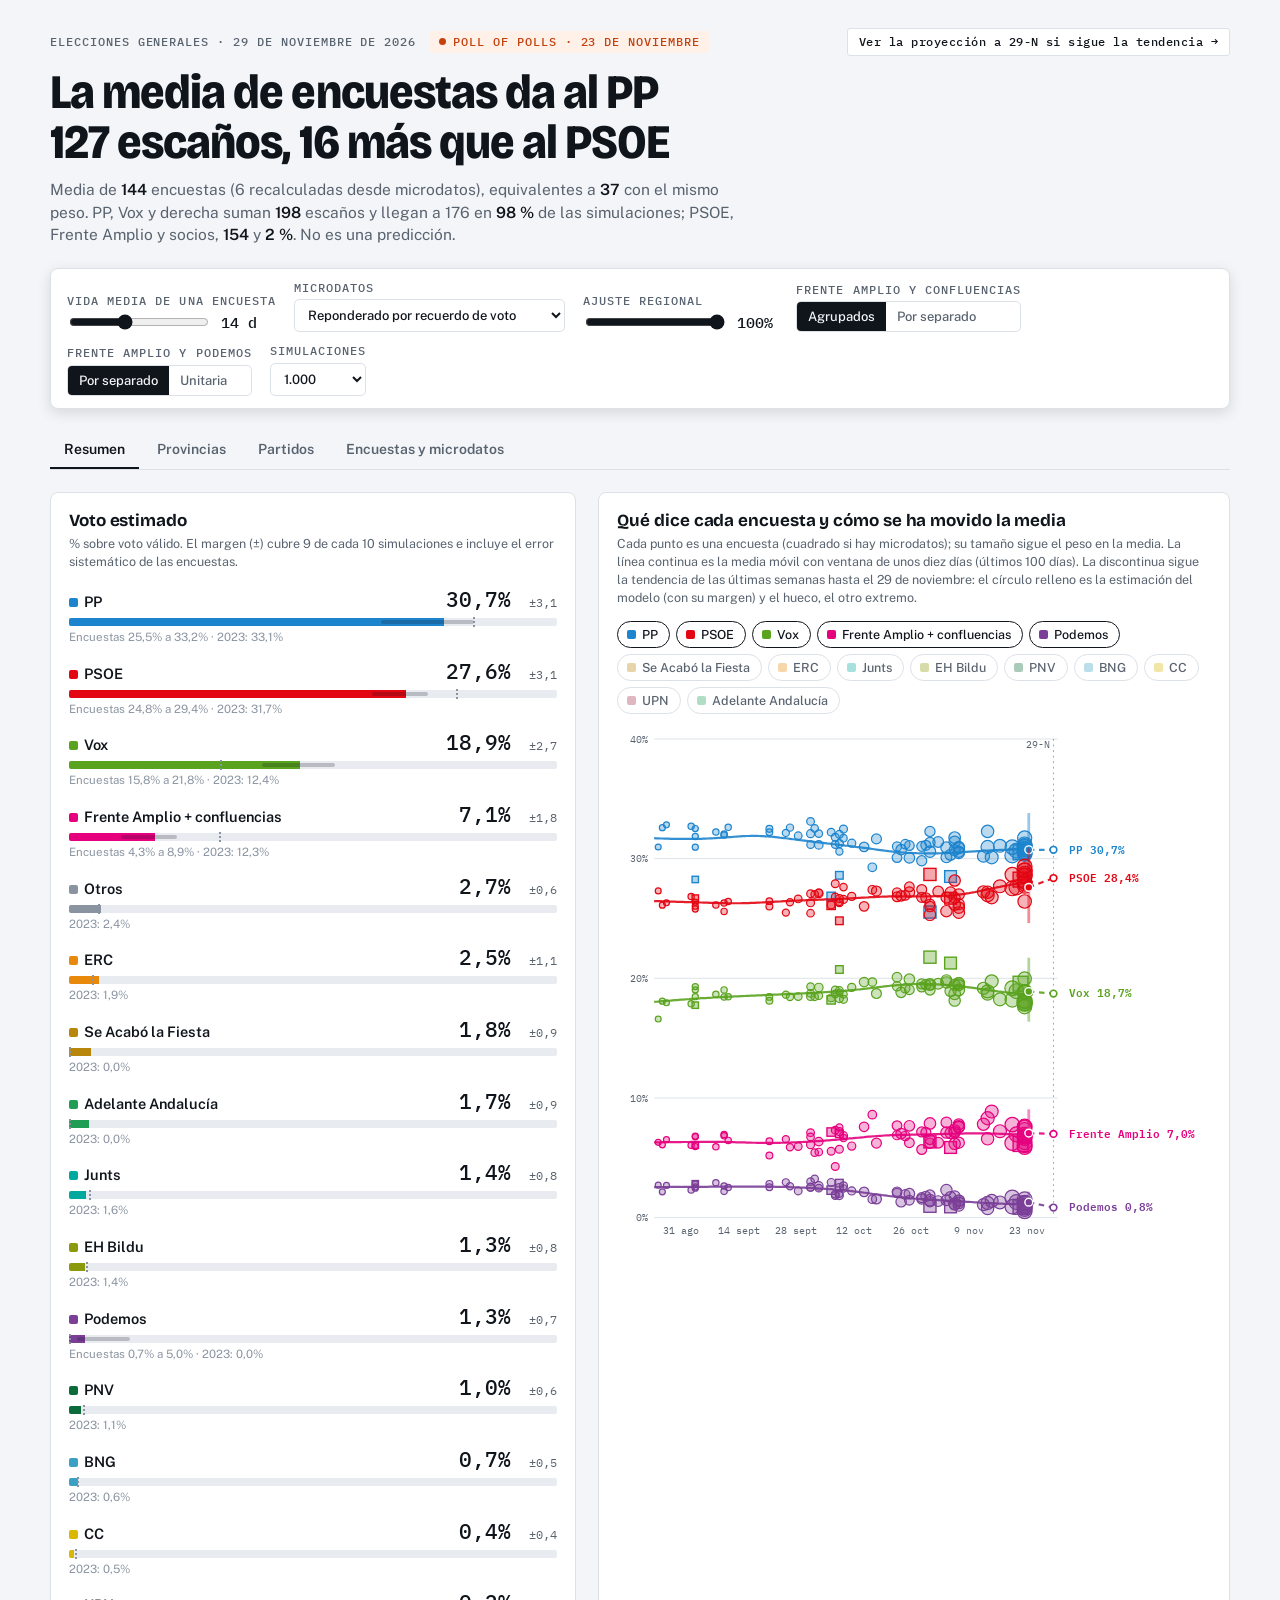
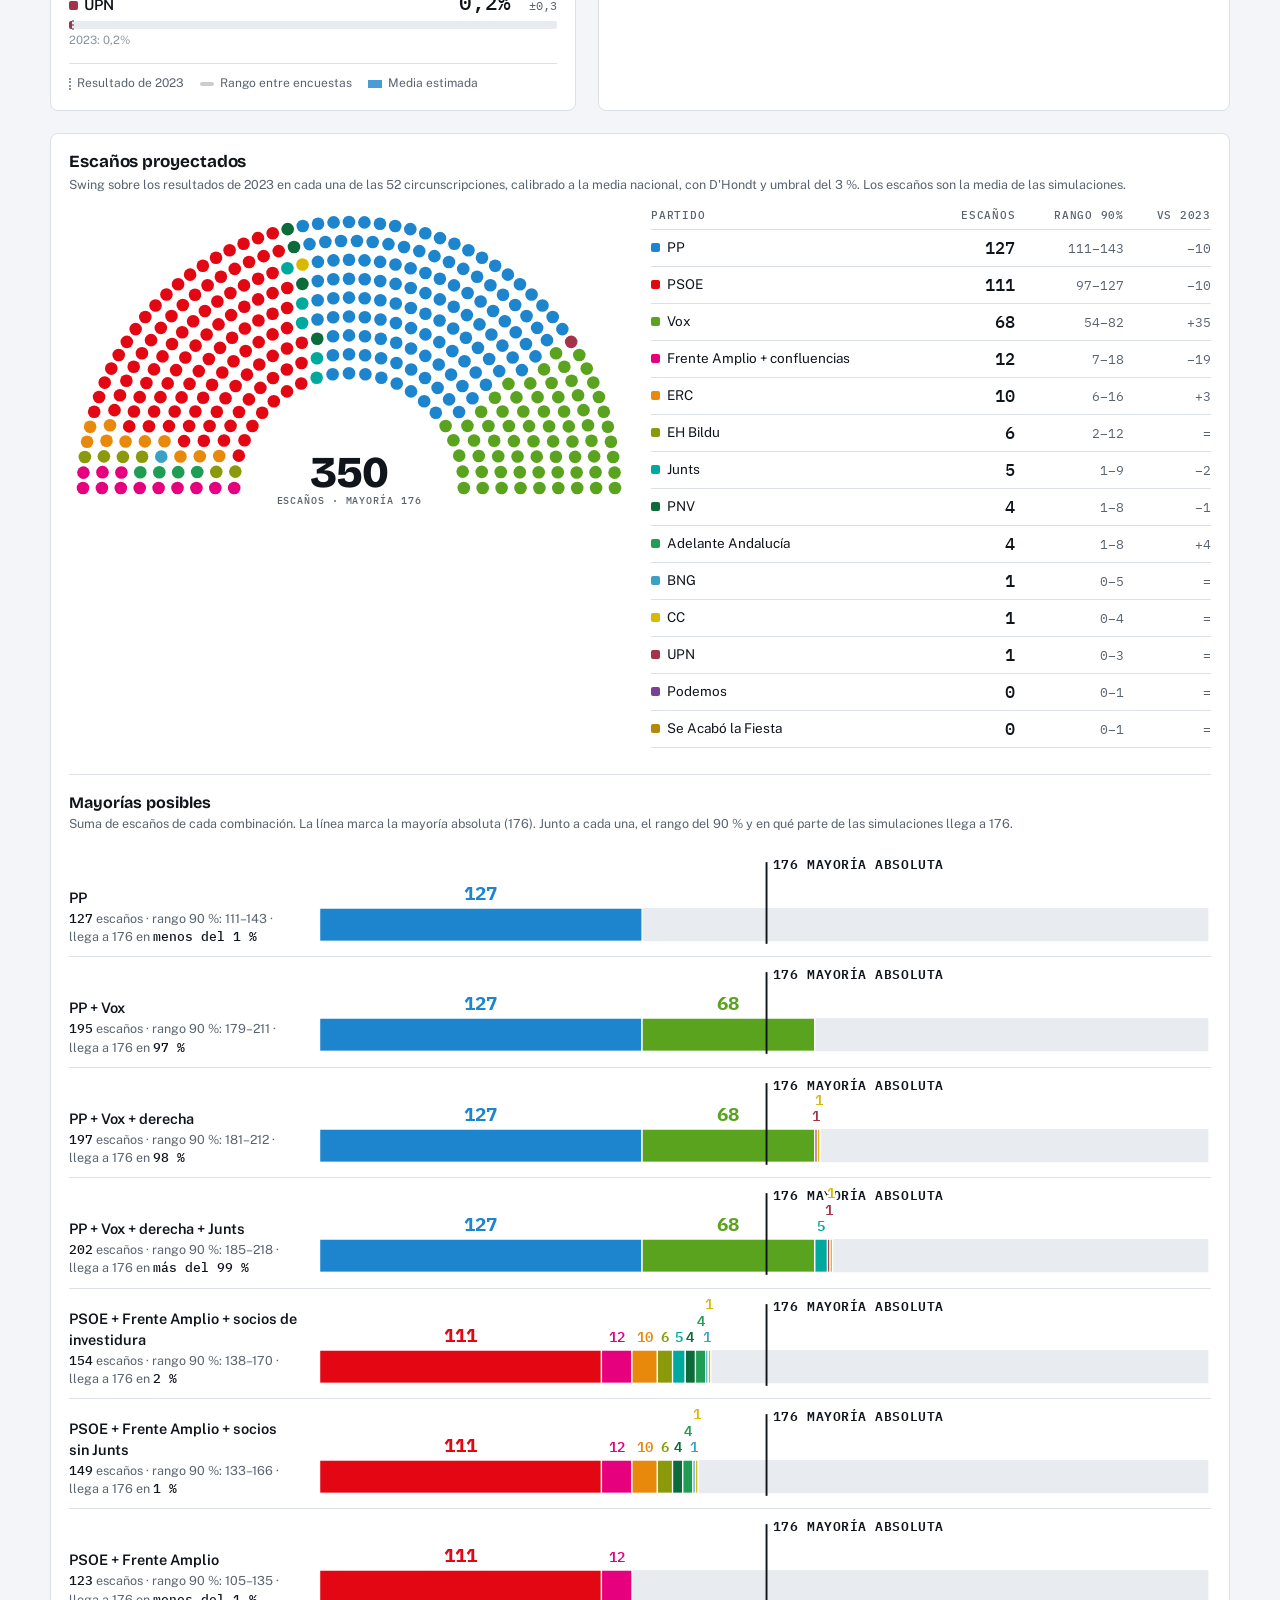
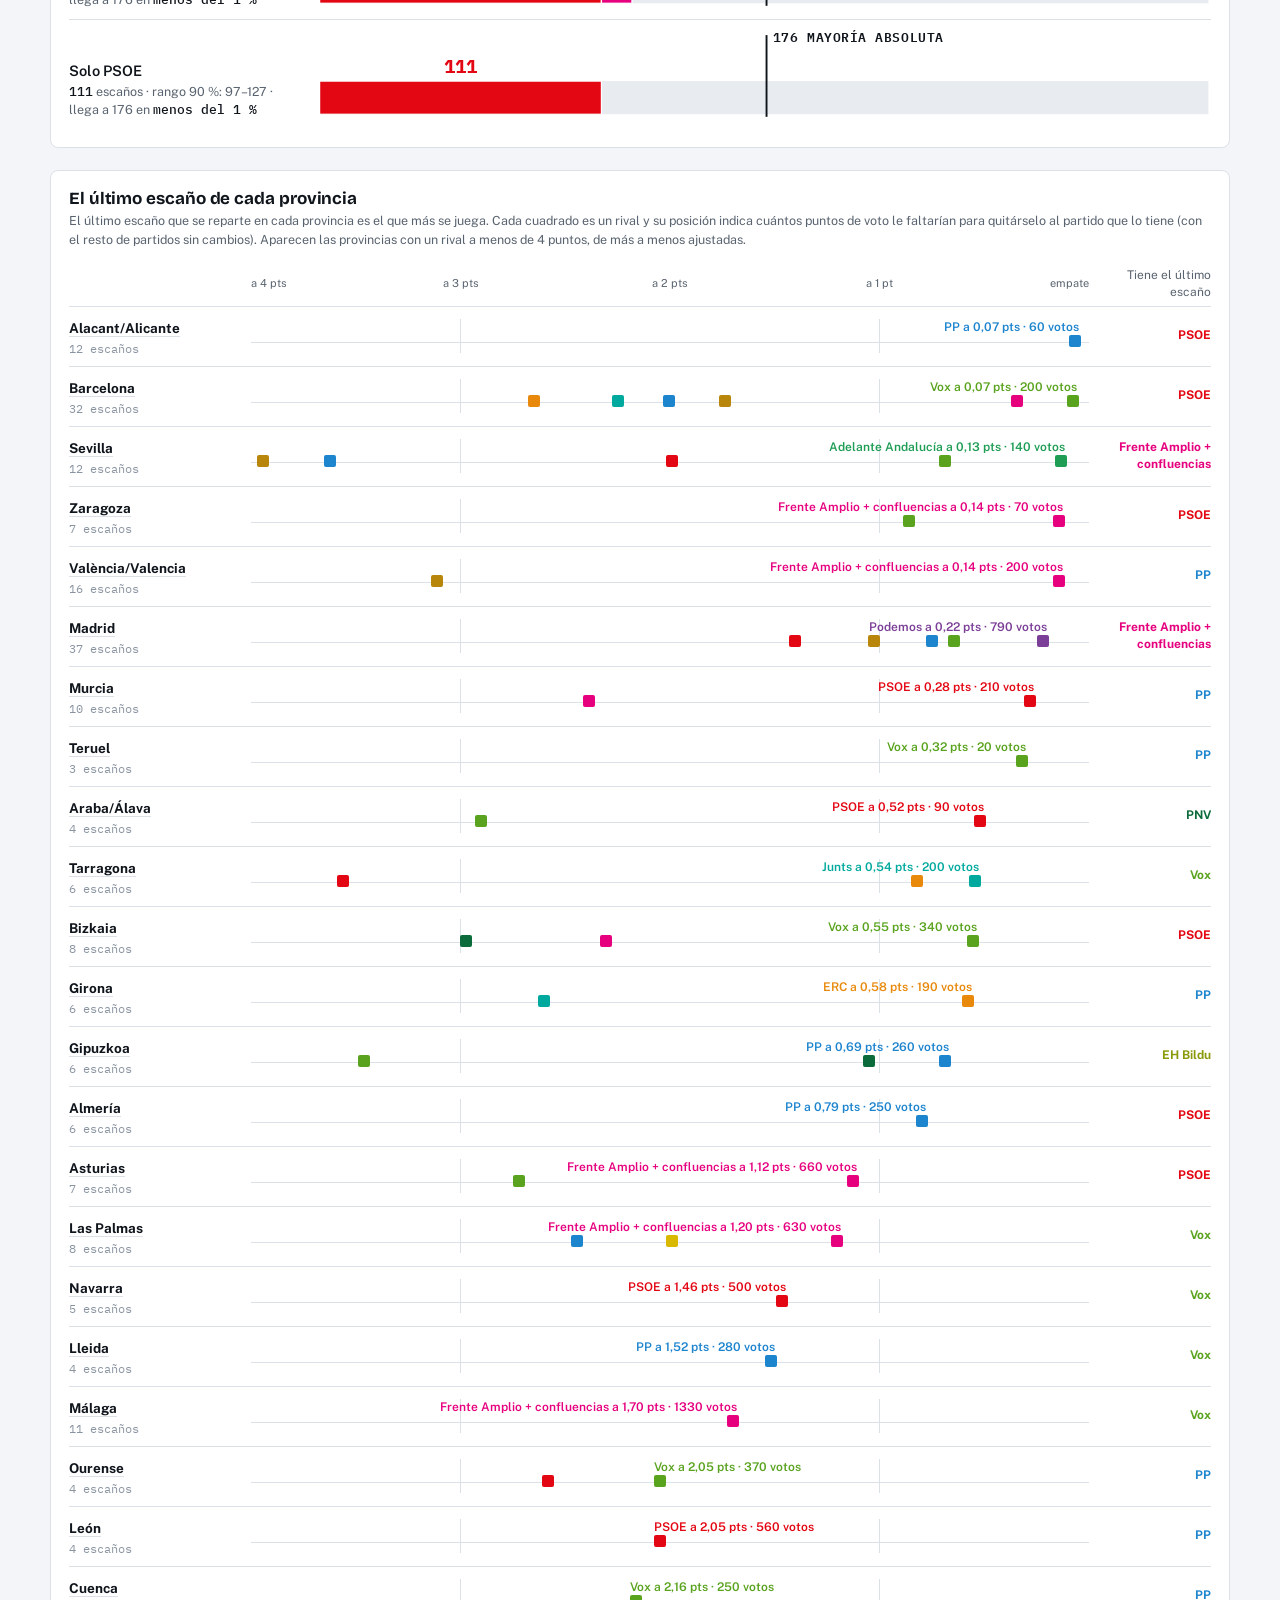
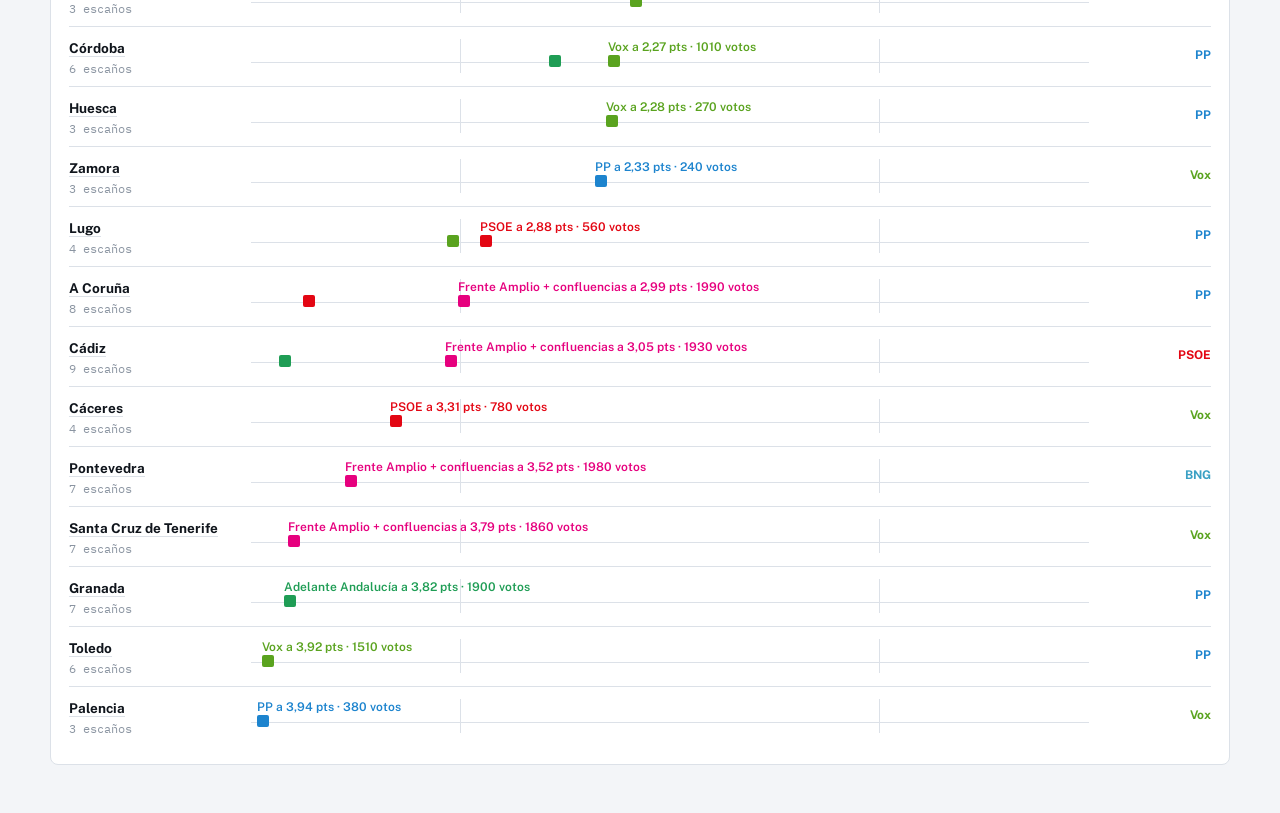
==== commit fe669d2f: "Actualiza encuestas y datos Co-authored-by: Copilot App <223556219+Copilot@users.noreply.github.com>" ====
--- a/index.html
+++ b/index.html
@@ -499,7 +499,7 @@
 <div class="tt" id="tt"></div>
 <script>
 window.POP={mode:'now',link:'tendencia.html'};
-const D={"keys":["PP","PSOE","VOX","SUMAR","PODEMOS","SALF","ERC","JUNTS","BILDU","PNV","BNG","CC","UPN","ADELANTE","COMPROMIS","UPC","OTROS","BLANCO"],"parties":[{"k":"PP","name":"PP","color":"#1d84ce"},{"k":"PSOE","name":"PSOE","color":"#e30613"},{"k":"VOX","name":"Vox","color":"#5bb85d"},{"k":"SUMAR","name":"Frente Amplio","color":"#e6007e"},{"k":"PODEMOS","name":"Podemos","color":"#7b3f98"},{"k":"SALF","name":"Se Acabó la Fiesta","color":"#d4a017"},{"k":"ERC","name":"ERC","color":"#f7a600"},{"k":"JUNTS","name":"Junts","color":"#00c3b2"},{"k":"BILDU","name":"EH Bildu","color":"#b5cf18"},{"k":"PNV","name":"PNV","color":"#008c45"},{"k":"BNG","name":"BNG","color":"#6fb5e0"},{"k":"CC","name":"CC","color":"#f4c20d"},{"k":"UPN","name":"UPN","color":"#a02c2c"},{"k":"ADELANTE","name":"Adelante Andalucía","color":"#1f9d55"},{"k":"COMPROMIS","name":"Compromís-Front Valencià","color":"#e4572e"},{"k":"UPC","name":"Unidad del Pueblo Canario","color":"#2a6f97"},{"k":"OTROS","name":"Otros","color":"#8c8c8c"}],"prov":[{"id":"04","name":"Almería","seats":6,"ccaa":"01","valid":318470,"sh":[0.41053,0.28961,0.21354,0.06643,0.0,0.0,0.0,0.0,0.0,0.0,0.0,0.0,0.0,0.0,0.0,0.0,0.01215,0.00774],"salf":0.07013,"adelR":0.323},{"id":"11","name":"Cádiz","seats":9,"ccaa":"01","valid":634270,"sh":[0.34825,0.33174,0.15187,0.12854,0.0,0.0,0.0,0.0,0.0,0.0,0.0,0.0,0.0,0.0142,0.0,0.0,0.0142,0.0112],"salf":0.06479,"adelR":1.4974},{"id":"14","name":"Córdoba","seats":6,"ccaa":"01","valid":446499,"sh":[0.37947,0.32113,0.13949,0.13679,0.0,0.0,0.0,0.0,0.0,0.0,0.0,0.0,0.0,0.0,0.0,0.0,0.01337,0.00974],"salf":0.05332,"adelR":0.871},{"id":"18","name":"Granada","seats":7,"ccaa":"01","valid":498260,"sh":[0.37045,0.32995,0.16152,0.11608,0.0,0.0,0.0,0.0,0.0,0.0,0.0,0.0,0.0,0.0,0.0,0.0,0.01387,0.00814],"salf":0.05977,"adelR":0.7128},{"id":"21","name":"Huelva","seats":5,"ccaa":"01","valid":256123,"sh":[0.36462,0.35952,0.14637,0.10391,0.0,0.0,0.0,0.0,0.0,0.0,0.0,0.0,0.0,0.0,0.0,0.0,0.01617,0.00941],"salf":0.04885,"adelR":0.8363},{"id":"23","name":"Jaén","seats":5,"ccaa":"01","valid":367203,"sh":[0.37358,0.36296,0.14766,0.07954,0.0,0.0,0.0,0.0,0.0,0.0,0.0,0.0,0.0,0.0,0.0,0.0,0.02945,0.0068],"salf":0.04446,"adelR":0.4552},{"id":"29","name":"Málaga","seats":11,"ccaa":"01","valid":782764,"sh":[0.38345,0.30327,0.16483,0.1223,0.0,0.0,0.0,0.0,0.0,0.0,0.0,0.0,0.0,0.0,0.0,0.0,0.01656,0.00959],"salf":0.07427,"adelR":0.9733},{"id":"41","name":"Sevilla","seats":12,"ccaa":"01","valid":1054783,"sh":[0.334,0.36629,0.13323,0.14001,0.0,0.0,0.0,0.0,0.0,0.0,0.0,0.0,0.0,0.0,0.0,0.0,0.01609,0.01038],"salf":0.06302,"adelR":1.3448},{"id":"22","name":"Huesca","seats":3,"ccaa":"02","valid":118952,"sh":[0.38303,0.33542,0.12671,0.11453,0.0,0.0,0.0,0.0,0.0,0.0,0.0,0.0,0.0,0.0,0.0,0.0,0.03007,0.01023],"salf":0.04682},{"id":"44","name":"Teruel","seats":3,"ccaa":"02","valid":75484,"sh":[0.35103,0.29209,0.13115,0.05406,0.0,0.0,0.0,0.0,0.0,0.0,0.0,0.0,0.0,0.0,0.0,0.0,0.16623,0.00543],"salf":0.04641},{"id":"50","name":"Zaragoza","seats":7,"ccaa":"02","valid":514702,"sh":[0.36055,0.30807,0.15323,0.13449,0.0,0.0,0.0,0.0,0.0,0.0,0.0,0.0,0.0,0.0,0.0,0.0,0.03455,0.00912],"salf":0.05239},{"id":"33","name":"Asturias","seats":7,"ccaa":"03","valid":588464,"sh":[0.35616,0.34375,0.12475,0.14888,0.0,0.0,0.0,0.0,0.0,0.0,0.0,0.0,0.0,0.0,0.0,0.0,0.01613,0.01033],"salf":0.03281},{"id":"07","name":"Illes Balears","seats":8,"ccaa":"04","valid":500949,"sh":[0.35647,0.30137,0.1522,0.16588,0.0,0.0,0.0,0.0,0.0,0.0,0.0,0.0,0.0,0.0,0.0,0.0,0.01469,0.00939],"salf":0.05347},{"id":"35","name":"Las Palmas","seats":8,"ccaa":"05","valid":526815,"sh":[0.25856,0.33185,0.1462,0.10254,0.0,0.0,0.0,0.0,0.0,0.0,0.0,0.06324,0.0,0.0,0.0,0.0,0.09179,0.00581],"salf":0.06761},{"id":"38","name":"Santa Cruz de Tenerife","seats":7,"ccaa":"05","valid":489923,"sh":[0.35357,0.33583,0.0,0.10885,0.0,0.0,0.0,0.0,0.0,0.0,0.0,0.16613,0.0,0.0,0.0,0.0,0.02523,0.01039],"shb":[0.312202,0.296538,0.117,0.096115,0.0,0.0,0.0,0.0,0.0,0.0,0.0,0.146693,0.0,0.0,0.0,0.0,0.022278,0.009174],"salf":0.0587},{"id":"39","name":"Cantabria","seats":5,"ccaa":"06","valid":346757,"sh":[0.42103,0.33327,0.14064,0.0844,0.0,0.0,0.0,0.0,0.0,0.0,0.0,0.0,0.0,0.0,0.0,0.0,0.01125,0.00941],"salf":0.05684},{"id":"02","name":"Albacete","seats":4,"ccaa":"08","valid":220337,"sh":[0.39971,0.34486,0.16629,0.07122,0.0,0.0,0.0,0.0,0.0,0.0,0.0,0.0,0.0,0.0,0.0,0.0,0.0096,0.00832],"salf":0.05654},{"id":"13","name":"Ciudad Real","seats":5,"ccaa":"08","valid":282037,"sh":[0.40569,0.35374,0.16284,0.06115,0.0,0.0,0.0,0.0,0.0,0.0,0.0,0.0,0.0,0.0,0.0,0.0,0.00823,0.00834],"salf":0.04124},{"id":"16","name":"Cuenca","seats":3,"ccaa":"08","valid":113441,"sh":[0.39808,0.37339,0.15568,0.05538,0.0,0.0,0.0,0.0,0.0,0.0,0.0,0.0,0.0,0.0,0.0,0.0,0.00893,0.00854],"salf":0.03887},{"id":"19","name":"Guadalajara","seats":3,"ccaa":"08","valid":140174,"sh":[0.3638,0.32949,0.19272,0.09132,0.0,0.0,0.0,0.0,0.0,0.0,0.0,0.0,0.0,0.0,0.0,0.0,0.01452,0.00815],"salf":0.06509},{"id":"45","name":"Toledo","seats":6,"ccaa":"08","valid":385711,"sh":[0.37934,0.32537,0.19677,0.08194,0.0,0.0,0.0,0.0,0.0,0.0,0.0,0.0,0.0,0.0,0.0,0.0,0.00981,0.00677],"salf":0.04863},{"id":"05","name":"Ávila","seats":3,"ccaa":"07","valid":97102,"sh":[0.43362,0.27271,0.15432,0.05096,0.0,0.0,0.0,0.0,0.0,0.0,0.0,0.0,0.0,0.0,0.0,0.0,0.08188,0.00651],"salf":0.04191},{"id":"09","name":"Burgos","seats":4,"ccaa":"07","valid":200467,"sh":[0.40724,0.3445,0.12759,0.08605,0.0,0.0,0.0,0.0,0.0,0.0,0.0,0.0,0.0,0.0,0.0,0.0,0.02539,0.00923],"salf":0.0396},{"id":"24","name":"León","seats":4,"ccaa":"07","valid":271336,"sh":[0.36975,0.33626,0.12892,0.06688,0.0,0.0,0.0,0.0,0.0,0.0,0.0,0.0,0.0,0.0,0.0,0.0,0.09238,0.00581],"salf":0.04011},{"id":"34","name":"Palencia","seats":3,"ccaa":"07","valid":96210,"sh":[0.42048,0.34665,0.12906,0.0602,0.0,0.0,0.0,0.0,0.0,0.0,0.0,0.0,0.0,0.0,0.0,0.0,0.03495,0.00866],"salf":0.0404},{"id":"37","name":"Salamanca","seats":4,"ccaa":"07","valid":196638,"sh":[0.47018,0.30409,0.1472,0.0547,0.0,0.0,0.0,0.0,0.0,0.0,0.0,0.0,0.0,0.0,0.0,0.0,0.01544,0.00839],"salf":0.03669},{"id":"40","name":"Segovia","seats":3,"ccaa":"07","valid":88069,"sh":[0.45093,0.30562,0.14132,0.0801,0.0,0.0,0.0,0.0,0.0,0.0,0.0,0.0,0.0,0.0,0.0,0.0,0.01209,0.00994],"salf":0.04376},{"id":"42","name":"Soria","seats":2,"ccaa":"07","valid":50108,"sh":[0.37216,0.29488,0.09769,0.03351,0.0,0.0,0.0,0.0,0.0,0.0,0.0,0.0,0.0,0.0,0.0,0.0,0.19608,0.00569],"salf":0.03107},{"id":"47","name":"Valladolid","seats":5,"ccaa":"07","valid":314159,"sh":[0.40903,0.32741,0.15182,0.08815,0.0,0.0,0.0,0.0,0.0,0.0,0.0,0.0,0.0,0.0,0.0,0.0,0.01589,0.0077],"salf":0.04513},{"id":"49","name":"Zamora","seats":3,"ccaa":"07","valid":101688,"sh":[0.44794,0.32448,0.13225,0.05635,0.0,0.0,0.0,0.0,0.0,0.0,0.0,0.0,0.0,0.0,0.0,0.0,0.02992,0.00907],"salf":0.03273},{"id":"08","name":"Barcelona","seats":32,"ccaa":"09","valid":2646496,"sh":[0.1375,0.35743,0.07564,0.15209,0.0,0.0,0.12333,0.09678,0.0,0.0,0.0,0.0,0.0,0.0,0.0,0.0,0.04927,0.00796],"salf":0.02837},{"id":"17","name":"Girona","seats":6,"ccaa":"09","valid":320721,"sh":[0.09686,0.28906,0.0703,0.10941,0.0,0.0,0.14726,0.19617,0.0,0.0,0.0,0.0,0.0,0.0,0.0,0.0,0.08164,0.00929],"salf":0.02175},{"id":"25","name":"Lleida","seats":4,"ccaa":"09","valid":182829,"sh":[0.12819,0.29454,0.06809,0.07883,0.0,0.0,0.18633,0.1804,0.0,0.0,0.0,0.0,0.0,0.0,0.0,0.0,0.05236,0.01126],"salf":0.02312},{"id":"43","name":"Tarragona","seats":6,"ccaa":"09","valid":366059,"sh":[0.13863,0.32909,0.10353,0.11334,0.0,0.0,0.15079,0.11089,0.0,0.0,0.0,0.0,0.0,0.0,0.0,0.0,0.04508,0.00865],"salf":0.03378},{"id":"06","name":"Badajoz","seats":5,"ccaa":"11","valid":390067,"sh":[0.37862,0.39204,0.13666,0.06813,0.0,0.0,0.0,0.0,0.0,0.0,0.0,0.0,0.0,0.0,0.0,0.0,0.01628,0.00827],"salf":0.03598},{"id":"10","name":"Cáceres","seats":4,"ccaa":"11","valid":234341,"sh":[0.38076,0.38862,0.13599,0.06902,0.0,0.0,0.0,0.0,0.0,0.0,0.0,0.0,0.0,0.0,0.0,0.0,0.01827,0.00734],"salf":0.03209},{"id":"15","name":"A Coruña","seats":8,"ccaa":"12","valid":667656,"sh":[0.4314,0.28186,0.0503,0.1219,0.0,0.0,0.0,0.0,0.0,0.0,0.10034,0.0,0.0,0.0,0.0,0.0,0.00643,0.00778],"salf":0.01999},{"id":"27","name":"Lugo","seats":4,"ccaa":"12","valid":194950,"sh":[0.50324,0.30324,0.04271,0.05156,0.0,0.0,0.0,0.0,0.0,0.0,0.08732,0.0,0.0,0.0,0.0,0.0,0.00551,0.00642],"salf":0.01654},{"id":"32","name":"Ourense","seats":4,"ccaa":"12","valid":180569,"sh":[0.49934,0.30381,0.04658,0.05421,0.0,0.0,0.0,0.0,0.0,0.0,0.08367,0.0,0.0,0.0,0.0,0.0,0.00624,0.00614],"salf":0.01808},{"id":"36","name":"Pontevedra","seats":7,"ccaa":"12","valid":563541,"sh":[0.39631,0.31478,0.04733,0.13237,0.0,0.0,0.0,0.0,0.0,0.0,0.09445,0.0,0.0,0.0,0.0,0.0,0.0079,0.00686],"salf":0.02258},{"id":"28","name":"Madrid","seats":37,"ccaa":"13","valid":3564709,"sh":[0.40513,0.2789,0.14024,0.15445,0.0,0.0,0.0,0.0,0.0,0.0,0.0,0.0,0.0,0.0,0.0,0.0,0.01315,0.00812],"salf":0.05056},{"id":"31","name":"Navarra","seats":5,"ccaa":"15","valid":339106,"sh":[0.16658,0.2739,0.05679,0.12855,0.0,0.0,0.0,0.0,0.17308,0.0,0.0,0.0,0.15269,0.0,0.0,0.0,0.03989,0.00852],"salf":0.03061},{"id":"01","name":"Araba/Álava","seats":4,"ccaa":"16","valid":168026,"sh":[0.17838,0.27662,0.03874,0.1273,0.0,0.0,0.0,0.0,0.1954,0.16638,0.0,0.0,0.0,0.0,0.0,0.0,0.01287,0.0043],"salf":0.02289},{"id":"20","name":"Gipuzkoa","seats":6,"ccaa":"16","valid":372325,"sh":[0.08601,0.23277,0.0206,0.10594,0.0,0.0,0.0,0.0,0.31257,0.22666,0.0,0.0,0.0,0.0,0.0,0.0,0.01007,0.00539],"salf":0.0141},{"id":"48","name":"Bizkaia","seats":8,"ccaa":"16","valid":606197,"sh":[0.1151,0.2584,0.026,0.10919,0.0,0.0,0.0,0.0,0.20689,0.26973,0.0,0.0,0.0,0.0,0.0,0.0,0.0091,0.00559],"salf":0.01767},{"id":"30","name":"Murcia","seats":10,"ccaa":"14","valid":744355,"sh":[0.41245,0.25256,0.21844,0.09543,0.0,0.0,0.0,0.0,0.0,0.0,0.0,0.0,0.0,0.0,0.0,0.0,0.01435,0.00676],"salf":0.06571},{"id":"26","name":"La Rioja","seats":4,"ccaa":"17","valid":173197,"sh":[0.45678,0.35718,0.09744,0.0653,0.0,0.0,0.0,0.0,0.0,0.0,0.0,0.0,0.0,0.0,0.0,0.0,0.01402,0.00928],"salf":0.03664},{"id":"03","name":"Alacant/Alicante","seats":12,"ccaa":"10","valid":895206,"sh":[0.3677,0.31995,0.1626,0.12843,0.0,0.0,0.0,0.0,0.0,0.0,0.0,0.0,0.0,0.0,0.0,0.0,0.01397,0.00734],"salf":0.06015},{"id":"12","name":"Castelló/Castellón","seats":5,"ccaa":"10","valid":306525,"sh":[0.35235,0.32614,0.15903,0.14304,0.0,0.0,0.0,0.0,0.0,0.0,0.0,0.0,0.0,0.0,0.0,0.0,0.01079,0.00866],"salf":0.05106},{"id":"46","name":"València/Valencia","seats":16,"ccaa":"10","valid":1429827,"sh":[0.3368,0.32103,0.15227,0.16851,0.0,0.0,0.0,0.0,0.0,0.0,0.0,0.0,0.0,0.0,0.0,0.0,0.01383,0.00756],"salf":0.05769},{"id":"51","name":"Ceuta","seats":1,"ccaa":"18","valid":33233,"sh":[0.38778,0.33999,0.23296,0.02443,0.0,0.0,0.0,0.0,0.0,0.0,0.0,0.0,0.0,0.0,0.0,0.0,0.00496,0.00987],"salf":0.07808},{"id":"52","name":"Melilla","seats":1,"ccaa":"19","valid":27178,"sh":[0.49198,0.25359,0.15987,0.03021,0.0,0.0,0.0,0.0,0.0,0.0,0.0,0.0,0.0,0.0,0.0,0.0,0.05504,0.00931],"salf":0.05862}],"seats2023":[137,121,33,31,0,0,7,7,6,5,1,1,1,0,0,0,0],"nat2023":[0.33055,0.31702,0.12392,0.12313,0.0,0.0,0.01891,0.01603,0.01361,0.01127,0.00622,0.00468,0.00211,0.0003678428040538112,0.0,0.0,0.02398215719594619,0.0082],"regn":{"01":"Andalucía","02":"Aragón","03":"Asturias","04":"Illes Balears","05":"Canarias","06":"Cantabria","07":"Castilla y León","08":"Castilla-La Mancha","09":"Cataluña","10":"Comunitat Valenciana","11":"Extremadura","12":"Galicia","13":"Madrid","14":"Murcia","15":"Navarra","16":"País Vasco","17":"La Rioja","18":"Ceuta","19":"Melilla"},"fac":{"01":{"PP":{"f":0.9336,"sd":0.0347,"raw":-0.0798,"se":0.04},"PSOE":{"f":0.9709,"sd":0.0385,"raw":-0.0306,"se":0.0417},"VOX":{"f":0.8571,"sd":0.0492,"raw":-0.1703,"se":0.0517},"SUMAR":{"f":0.8931,"sd":0.0953,"raw":-0.1571,"se":0.1123}},"02":{"PP":{"f":1.0135,"sd":0.0381,"raw":0.0165,"se":0.0454},"PSOE":{"f":1.1108,"sd":0.0441,"raw":0.133,"se":0.0491},"VOX":{"f":0.7906,"sd":0.0591,"raw":-0.2721,"se":0.0636},"SUMAR":{"f":1.1104,"sd":0.1387,"raw":0.2577,"se":0.2175}},"03":{"PP":{"f":0.986,"sd":0.0771,"raw":-0.0278,"se":0.1082},"PSOE":{"f":1.0656,"sd":0.0703,"raw":0.1256,"se":0.0988},"VOX":{"f":0.955,"sd":0.1105,"raw":-0.0881,"se":0.1527},"SUMAR":{"f":1.1232,"sd":0.1399,"raw":0.2933,"se":0.2222}},"04":{"PP":{"f":1.033,"sd":0.073,"raw":0.0581,"se":0.0976},"PSOE":{"f":1.0377,"sd":0.074,"raw":0.0817,"se":0.1099},"VOX":{"f":0.9368,"sd":0.1025,"raw":-0.1107,"se":0.1335},"SUMAR":{"f":1.0601,"sd":0.1364,"raw":0.1371,"se":0.2092}},"05":{"PP":{"f":0.9487,"sd":0.0786,"raw":-0.1077,"se":0.1124},"PSOE":{"f":1.0738,"sd":0.0656,"raw":0.1249,"se":0.0869},"VOX":{"f":1.1562,"sd":0.0843,"raw":0.201,"se":0.0993},"SUMAR":{"f":1.0423,"sd":0.1492,"raw":0.1326,"se":0.267},"CC":{"f":0.9569,"sd":0.1372,"raw":-0.1051,"se":0.2119}},"06":{"PP":{"f":0.9047,"sd":0.0849,"raw":-0.2473,"se":0.1334},"PSOE":{"f":1.0284,"sd":0.0792,"raw":0.0752,"se":0.1298},"VOX":{"f":1.1603,"sd":0.1059,"raw":0.2644,"se":0.1412},"SUMAR":{"f":1.2122,"sd":0.1535,"raw":0.7059,"se":0.294}},"07":{"PP":{"f":0.9737,"sd":0.0474,"raw":-0.0028,"se":0.0644},"PSOE":{"f":1.117,"sd":0.0576,"raw":0.1565,"se":0.0705},"VOX":{"f":0.8954,"sd":0.0874,"raw":-0.1575,"se":0.1043},"SUMAR":{"f":1.1768,"sd":0.1384,"raw":0.3984,"se":0.2165}},"08":{"PP":{"f":1.0224,"sd":0.0553,"raw":0.0297,"se":0.064},"PSOE":{"f":0.9939,"sd":0.0595,"raw":-0.0095,"se":0.0741},"VOX":{"f":0.8671,"sd":0.0759,"raw":-0.184,"se":0.0862},"SUMAR":{"f":1.1673,"sd":0.1406,"raw":0.3964,"se":0.225}},"09":{"PP":{"f":1.145,"sd":0.0467,"raw":0.1651,"se":0.0516},"PSOE":{"f":0.9433,"sd":0.0315,"raw":-0.0648,"se":0.0332},"VOX":{"f":1.2047,"sd":0.0471,"raw":0.2039,"se":0.0493},"SUMAR":{"f":0.8646,"sd":0.0746,"raw":-0.1757,"se":0.082},"ERC":{"f":0.884,"sd":0.0418,"raw":-0.1303,"se":0.043},"JUNTS":{"f":1.0301,"sd":0.0651,"raw":0.0341,"se":0.0699}},"10":{"PP":{"f":0.9894,"sd":0.0373,"raw":-0.0121,"se":0.0396},"PSOE":{"f":0.9808,"sd":0.0399,"raw":-0.0231,"se":0.0435},"VOX":{"f":0.9709,"sd":0.045,"raw":-0.0321,"se":0.0469},"SUMAR":{"f":1.398,"sd":0.0804,"raw":0.4185,"se":0.0898}},"11":{"PP":{"f":1.0948,"sd":0.0545,"raw":0.1442,"se":0.0869},"PSOE":{"f":0.9495,"sd":0.0711,"raw":-0.0514,"se":0.1011},"VOX":{"f":0.9363,"sd":0.1069,"raw":-0.119,"se":0.1438},"SUMAR":{"f":0.9946,"sd":0.1632,"raw":-0.0304,"se":0.3869}},"12":{"PP":{"f":0.9564,"sd":0.0398,"raw":-0.0512,"se":0.0427},"PSOE":{"f":1.042,"sd":0.0474,"raw":0.053,"se":0.0538},"VOX":{"f":1.3216,"sd":0.0766,"raw":0.3617,"se":0.0872},"SUMAR":{"f":1.1099,"sd":0.0966,"raw":0.1464,"se":0.1145},"BNG":{"f":1.0055,"sd":0.07,"raw":0.0065,"se":0.076}},"13":{"PP":{"f":1.0809,"sd":0.034,"raw":0.086,"se":0.0358},"PSOE":{"f":1.0704,"sd":0.0436,"raw":0.0839,"se":0.0484},"VOX":{"f":0.9059,"sd":0.0545,"raw":-0.1118,"se":0.0579},"SUMAR":{"f":0.9201,"sd":0.0897,"raw":-0.1107,"se":0.1035}},"14":{"PP":{"f":0.9924,"sd":0.0696,"raw":-0.0127,"se":0.0898},"PSOE":{"f":1.0352,"sd":0.0771,"raw":0.0855,"se":0.1211},"VOX":{"f":0.9239,"sd":0.0858,"raw":-0.1112,"se":0.1017},"SUMAR":{"f":0.9365,"sd":0.1628,"raw":-0.361,"se":0.3819}},"15":{"PP":{"f":1.0145,"sd":0.1001,"raw":0.0838,"se":0.2418},"PSOE":{"f":0.9866,"sd":0.0858,"raw":-0.0512,"se":0.1673},"VOX":{"f":1.432,"sd":0.1236,"raw":0.8912,"se":0.1948},"SUMAR":{"f":1.0288,"sd":0.1584,"raw":0.126,"se":0.3337},"BILDU":{"f":1.0413,"sd":0.135,"raw":0.0925,"se":0.204},"UPN":{"f":1.0521,"sd":0.144,"raw":0.1411,"se":0.2402}},"16":{"PP":{"f":1.1971,"sd":0.0799,"raw":0.3805,"se":0.1161},"PSOE":{"f":1.1478,"sd":0.0619,"raw":0.2235,"se":0.0788},"VOX":{"f":1.0919,"sd":0.1276,"raw":0.2417,"se":0.2117},"SUMAR":{"f":1.0135,"sd":0.1337,"raw":0.0299,"se":0.1995},"BILDU":{"f":1.1238,"sd":0.078,"raw":0.1438,"se":0.0866},"PNV":{"f":1.0541,"sd":0.0968,"raw":0.0741,"se":0.1148}},"17":{"PP":{"f":0.9763,"sd":0.0853,"raw":-0.0601,"se":0.135},"PSOE":{"f":0.9876,"sd":0.086,"raw":-0.0478,"se":0.1682},"VOX":{"f":1.2018,"sd":0.1235,"raw":0.4544,"se":0.1941},"SUMAR":{"f":1.0484,"sd":0.1676,"raw":0.3542,"se":0.4587}},"18":{"PP":{"f":1.0443,"sd":0.1047,"raw":0.4635,"se":0.3425},"PSOE":{"f":1.0045,"sd":0.0981,"raw":0.1202,"se":0.5049},"VOX":{"f":0.97,"sd":0.1575,"raw":-0.9644,"se":0.8855},"SUMAR":{"f":0.9999,"sd":0.18,"raw":-4.9481,"se":34.2892}},"19":{"PP":{"f":0.9795,"sd":0.1084,"raw":-0.7293,"se":0.6431},"PSOE":{"f":1.1124,"sd":0.0943,"raw":0.9681,"se":0.2844},"VOX":{"f":0.9956,"sd":0.1545,"raw":-0.0648,"se":0.5916},"SUMAR":{"f":0.9998,"sd":0.18,"raw":-5.1603,"se":31.4185}}},"regPolls":[{"rg":"02","name":"A+M / Heraldo de Aragón","ini":"2026-10-01","fin":"2026-10-06","n":2200,"pub":"2026-10-12","v":{"PP":0.345,"PSOE":0.297,"VOX":0.175},"nota":"Online, ±2,1 %. Sumar 5,4 y CHA 6,6 no se usan (la base 2023 de Sumar incluye CHA); Aragón Existe 3,3","nat":{"PP":0.32428634426085096,"PSOE":0.26305968918170874,"VOX":0.18686349631743523,"SUMAR":0.0615314550606592},"n_nat":18},{"rg":"12","name":"Sondaxe / La Voz de Galicia","ini":"2026-09-09","fin":"2026-09-24","n":1223,"pub":"2026-09-27","v":{"PP":0.403,"PSOE":0.267,"VOX":0.085,"SUMAR":0.064,"BNG":0.14},"nota":"Publicada a finales de septiembre (fecha de publicación aproximada)","nat":{"PP":0.33215630168520605,"PSOE":0.2568953001495258,"VOX":0.18488350815201715,"SUMAR":0.06057307158120536},"n_nat":8},{"rg":"10","name":"SocioMétrica / El Español","ini":"2026-10-01","fin":"2026-10-07","n":1100,"pub":"2026-10-10","v":{"PP":0.353,"PSOE":0.257,"VOX":0.224},"nota":"Frente Amplio/Compromís no se usan: la fuente da Compromís 8,2 y Sumar sin dato, y aquí el FA va dentro de Compromís","nat":{"PP":0.3235786672568993,"PSOE":0.2622930785003873,"VOX":0.18748354834081257,"SUMAR":0.06301507888150476},"n_nat":19}],"tau":0.18,"nreg":{"01":[833,252.0],"02":[126,46.7],"03":[126,47.6],"04":[123,64.8],"05":[219,46.7],"06":[127,56.7],"07":[207,68.6],"08":[242,89.7],"09":[760,197.1],"10":[510,190.3],"11":[124,47.0],"12":[299,76.5],"13":[672,239.1],"14":[145,54.0],"15":[122,54.3],"16":[237,94.8],"17":[114,37.5],"18":[18,8.5],"19":[20,10.1]},"micro":{"cis":{"id":"CIS 3582","n":5024,"field":"2026-10-06","nA":2062.4,"nB":1503.3,"A":[0.20134,0.34,0.14524,0.07579,0.03144,0.0146,0.02828,0.01337,0.01118,0.00457,0.0091,0.00202,0.00042,0.00653,0.0,0.0,0.07788,0.03823],"B":[0.26846,0.26097,0.18196,0.07101,0.02964,0.0157,0.0205,0.01228,0.00992,0.00498,0.0091,0.00162,0.00097,0.00627,0.0,0.0,0.07535,0.03125],"C":[0.26963,0.26071,0.18144,0.07131,0.02978,0.01568,0.02037,0.0122,0.00989,0.00491,0.00902,0.00172,0.00095,0.00624,0.0,0.0,0.07523,0.03091],"trans":{"BILDU":{"ADELANTE":0.0,"BILDU":0.7691,"BLANCO":0.0,"BNG":0.0,"CC":0.0,"ERC":0.0,"JUNTS":0.0,"OTROS":0.0871,"PNV":0.0,"PODEMOS":0.0464,"PP":0.0,"PSOE":0.071,"SALF":0.0,"SUMAR":0.0265,"UPN":0.0,"VOX":0.0},"BNG":{"ADELANTE":0.0,"BILDU":0.0,"BLANCO":0.0212,"BNG":0.7666,"CC":0.0,"ERC":0.0,"JUNTS":0.0,"OTROS":0.0183,"PNV":0.0,"PODEMOS":0.1083,"PP":0.045,"PSOE":0.0407,"SALF":0.0,"SUMAR":0.0,"UPN":0.0,"VOX":0.0},"CC":{"ADELANTE":0.0,"BILDU":0.0,"BLANCO":0.0,"BNG":0.0,"CC":0.3711,"ERC":0.0,"JUNTS":0.0,"OTROS":0.0705,"PNV":0.0,"PODEMOS":0.0,"PP":0.1794,"PSOE":0.2261,"SALF":0.1199,"SUMAR":0.0,"UPN":0.0,"VOX":0.033},"ERC":{"ADELANTE":0.0,"BILDU":0.0,"BLANCO":0.0083,"BNG":0.0,"CC":0.0,"ERC":0.6864,"JUNTS":0.021,"OTROS":0.1229,"PNV":0.0,"PODEMOS":0.0,"PP":0.0,"PSOE":0.1493,"SALF":0.0,"SUMAR":0.0,"UPN":0.0,"VOX":0.012},"JUNTS":{"ADELANTE":0.0,"BILDU":0.0,"BLANCO":0.0255,"BNG":0.0,"CC":0.0,"ERC":0.0213,"JUNTS":0.6117,"OTROS":0.0574,"PNV":0.0,"PODEMOS":0.0146,"PP":0.0108,"PSOE":0.17,"SALF":0.0407,"SUMAR":0.0,"UPN":0.0,"VOX":0.048},"PNV":{"ADELANTE":0.0,"BILDU":0.1675,"BLANCO":0.0,"BNG":0.0,"CC":0.0,"ERC":0.0,"JUNTS":0.0,"OTROS":0.09,"PNV":0.5474,"PODEMOS":0.0,"PP":0.0553,"PSOE":0.1398,"SALF":0.0,"SUMAR":0.0,"UPN":0.0,"VOX":0.0},"PP":{"ADELANTE":0.0,"BILDU":0.0,"BLANCO":0.02,"BNG":0.0013,"CC":0.0,"ERC":0.0,"JUNTS":0.0,"OTROS":0.0204,"PNV":0.0,"PODEMOS":0.0008,"PP":0.7894,"PSOE":0.0062,"SALF":0.0081,"SUMAR":0.0008,"UPN":0.0001,"VOX":0.1528},"PSOE":{"ADELANTE":0.0034,"BILDU":0.0005,"BLANCO":0.0153,"BNG":0.0039,"CC":0.0022,"ERC":0.0079,"JUNTS":0.0024,"OTROS":0.0472,"PNV":0.0,"PODEMOS":0.0159,"PP":0.0549,"PSOE":0.7711,"SALF":0.0029,"SUMAR":0.0459,"UPN":0.0004,"VOX":0.0261},"SUMAR":{"ADELANTE":0.0259,"BILDU":0.0057,"BLANCO":0.0149,"BNG":0.0113,"CC":0.0,"ERC":0.0356,"JUNTS":0.0,"OTROS":0.0942,"PNV":0.0029,"PODEMOS":0.197,"PP":0.0054,"PSOE":0.1649,"SALF":0.0,"SUMAR":0.4392,"UPN":0.0,"VOX":0.0032},"UPN":{"ADELANTE":0.0,"BILDU":0.0,"BLANCO":0.0,"BNG":0.0,"CC":0.0,"ERC":0.0,"JUNTS":0.0,"OTROS":0.1838,"PNV":0.0,"PODEMOS":0.0,"PP":0.0,"PSOE":0.0,"SALF":0.0,"SUMAR":0.0,"UPN":0.6434,"VOX":0.1728},"VOX":{"ADELANTE":0.0,"BILDU":0.0,"BLANCO":0.0066,"BNG":0.0,"CC":0.0,"ERC":0.0,"JUNTS":0.0,"OTROS":0.0166,"PNV":0.0,"PODEMOS":0.0,"PP":0.0873,"PSOE":0.0073,"SALF":0.0579,"SUMAR":0.0,"UPN":0.0,"VOX":0.8242}}},"cis9":{"id":"CIS 3577","n":4042,"field":"2026-09-02","nA":1917.2,"nB":1532.1,"A":[0.22805,0.31614,0.14988,0.06837,0.03952,0.01725,0.02143,0.00731,0.01161,0.00491,0.00706,0.00287,0.00045,0.00543,0.0,0.0,0.08173,0.03799],"B":[0.2826,0.26702,0.17753,0.05988,0.0365,0.019,0.02009,0.00737,0.0122,0.00541,0.00435,0.00182,0.00127,0.00486,0.0,0.0,0.07463,0.02545],"C":[0.28233,0.2692,0.17592,0.05973,0.03644,0.0189,0.02047,0.00738,0.01204,0.00552,0.00451,0.0018,0.00125,0.00485,0.0,0.0,0.07443,0.02523]},"d40":{"id":"40dB flash (microdatos)","n":800,"field":"2026-10-08","nA":681.8,"nB":477.0,"A":[0.24283,0.27574,0.23259,0.058,0.02193,0.02447,0.02397,0.02006,0.01127,0.00799,0.00861,0.00525,0.00335,0.00883,0.0,0.0,0.02864,0.02646],"B":[0.28605,0.24805,0.20734,0.06943,0.03713,0.01989,0.03018,0.01642,0.00663,0.00724,0.00503,0.0045,0.00236,0.01128,0.0,0.0,0.02737,0.0211],"C":[0.28578,0.25064,0.2057,0.06944,0.03716,0.01985,0.03002,0.01639,0.00656,0.00716,0.00497,0.00449,0.00233,0.01128,0.0,0.0,0.02723,0.021],"B_unitaria":[0.27649,0.23618,0.22102,0.1165,0.0,0.01829,0.03554,0.01674,0.00837,0.0082,0.00439,0.00317,0.00235,0.01619,0.0,0.0,0.0146,0.02196],"A_unitaria":[0.2351,0.26409,0.23871,0.09777,0.0,0.02298,0.02774,0.02111,0.01411,0.00958,0.0088,0.00363,0.00332,0.01452,0.0,0.0,0.01418,0.02438],"bonus":1.093,"trans":{"BILDU":{"ADELANTE":0.0,"BILDU":0.6849,"BLANCO":0.0,"BNG":0.0,"CC":0.0,"ERC":0.0,"JUNTS":0.0,"OTROS":0.0,"PNV":0.0,"PODEMOS":0.0,"PP":0.0,"PSOE":0.3151,"SALF":0.0,"SUMAR":0.0,"UPN":0.0,"VOX":0.0},"BNG":{"ADELANTE":0.0,"BILDU":0.0,"BLANCO":0.0,"BNG":0.8491,"CC":0.0,"ERC":0.0,"JUNTS":0.0,"OTROS":0.0,"PNV":0.0,"PODEMOS":0.0,"PP":0.0,"PSOE":0.0897,"SALF":0.0612,"SUMAR":0.0,"UPN":0.0,"VOX":0.0},"CC":{"ADELANTE":0.0,"BILDU":0.0,"BLANCO":0.0,"BNG":0.0,"CC":0.6614,"ERC":0.0,"JUNTS":0.0,"OTROS":0.0,"PNV":0.0,"PODEMOS":0.0,"PP":0.3386,"PSOE":0.0,"SALF":0.0,"SUMAR":0.0,"UPN":0.0,"VOX":0.0},"ERC":{"ADELANTE":0.0,"BILDU":0.0,"BLANCO":0.0,"BNG":0.0,"CC":0.0,"ERC":0.8075,"JUNTS":0.0,"OTROS":0.0485,"PNV":0.0,"PODEMOS":0.0,"PP":0.0,"PSOE":0.0,"SALF":0.0,"SUMAR":0.068,"UPN":0.0,"VOX":0.076},"JUNTS":{"ADELANTE":0.0,"BILDU":0.0,"BLANCO":0.0,"BNG":0.0,"CC":0.0,"ERC":0.1085,"JUNTS":0.7591,"OTROS":0.0,"PNV":0.0,"PODEMOS":0.0654,"PP":0.0,"PSOE":0.0,"SALF":0.0,"SUMAR":0.0,"UPN":0.0,"VOX":0.067},"PNV":{"ADELANTE":0.0,"BILDU":0.0,"BLANCO":0.0,"BNG":0.0,"CC":0.0,"ERC":0.0,"JUNTS":0.0,"OTROS":0.0,"PNV":0.7364,"PODEMOS":0.0,"PP":0.2636,"PSOE":0.0,"SALF":0.0,"SUMAR":0.0,"UPN":0.0,"VOX":0.0},"PP":{"ADELANTE":0.0,"BILDU":0.0,"BLANCO":0.0037,"BNG":0.0,"CC":0.0,"ERC":0.0,"JUNTS":0.0,"OTROS":0.0,"PNV":0.0,"PODEMOS":0.0,"PP":0.8153,"PSOE":0.0089,"SALF":0.0192,"SUMAR":0.0,"UPN":0.0,"VOX":0.1528},"PSOE":{"ADELANTE":0.0146,"BILDU":0.0,"BLANCO":0.0179,"BNG":0.0,"CC":0.0052,"ERC":0.0062,"JUNTS":0.0,"OTROS":0.0194,"PNV":0.0,"PODEMOS":0.0032,"PP":0.0701,"PSOE":0.7764,"SALF":0.019,"SUMAR":0.0414,"UPN":0.0003,"VOX":0.0261},"SUMAR":{"ADELANTE":0.0175,"BILDU":0.0,"BLANCO":0.0,"BNG":0.0,"CC":0.0,"ERC":0.0867,"JUNTS":0.0,"OTROS":0.0318,"PNV":0.0,"PODEMOS":0.322,"PP":0.008,"PSOE":0.1338,"SALF":0.0,"SUMAR":0.4001,"UPN":0.0,"VOX":0.0},"UPN":{"ADELANTE":0.0,"BILDU":0.0,"BLANCO":0.0,"BNG":0.0,"CC":0.0,"ERC":0.0,"JUNTS":0.0,"OTROS":0.0,"PNV":0.0,"PODEMOS":0.0,"PP":0.0,"PSOE":0.0,"SALF":0.0,"SUMAR":0.0,"UPN":1.0,"VOX":0.0},"VOX":{"ADELANTE":0.0,"BILDU":0.0,"BLANCO":0.0,"BNG":0.0,"CC":0.0,"ERC":0.0,"JUNTS":0.0,"OTROS":0.0083,"PNV":0.0,"PODEMOS":0.0,"PP":0.0169,"PSOE":0.0098,"SALF":0.0164,"SUMAR":0.0051,"UPN":0.0,"VOX":0.9435}}},"d40n":{"id":"40dB preelectoral I (microdatos)","n":2000,"field":"2026-11-04","nA":1740.4,"nB":1251.6,"A":[0.23183,0.32964,0.20427,0.0551,0.01382,0.024,0.0374,0.01336,0.01427,0.00737,0.01051,0.005,0.00124,0.01629,0.0,0.0,0.01222,0.02368],"B":[0.28505,0.26692,0.21273,0.0584,0.01152,0.02851,0.04449,0.0114,0.01298,0.00788,0.00834,0.00557,0.00138,0.01731,0.0,0.0,0.01064,0.01687],"C":[0.28569,0.2666,0.21206,0.05858,0.01155,0.02844,0.04456,0.01149,0.01288,0.00798,0.00841,0.00554,0.00137,0.01732,0.0,0.0,0.0107,0.01684]},"d40t":{"id":"40dB tracking diario (microdatos)","n":5271,"field":"2026-11-21","nA":4618.7,"nB":3330.8,"A":[0.2438,0.34007,0.19146,0.0556,0.01115,0.01981,0.03747,0.01221,0.00893,0.00663,0.01303,0.00421,0.00245,0.01534,0.0,0.0,0.01342,0.02444],"B":[0.30529,0.28248,0.1955,0.06131,0.01165,0.02283,0.03095,0.0104,0.01186,0.00706,0.01021,0.00366,0.00225,0.01415,0.0,0.0,0.0118,0.01861],"C":[0.30459,0.28259,0.19454,0.06203,0.01183,0.02281,0.03106,0.01051,0.01192,0.00719,0.01023,0.00364,0.00224,0.01421,0.0,0.0,0.01201,0.0186]},"ceo":{"id":"CEO 1169 (Cataluña)","n":2000,"field":"2026-09-16","nA":1369.7,"nB":1222.1,"A":[0.08638,0.29767,0.10019,0.04494,0.02179,0.0,0.23969,0.11187,0.0,0.0,0.0,0.0,0.0,0.0,0.0,0.0,0.06167,0.0358],"B":[0.12082,0.28645,0.13017,0.06005,0.03024,0.0,0.18733,0.09027,0.0,0.0,0.0,0.0,0.0,0.0,0.0,0.0,0.06334,0.03133],"C":[0.12082,0.28755,0.12844,0.05982,0.0301,0.0,0.18805,0.09108,0.0,0.0,0.0,0.0,0.0,0.0,0.0,0.0,0.0632,0.03095]}},"grupos":[{"id":"pp","label":"PP","parties":["PP"]},{"id":"pp_vox","label":"PP + Vox","parties":["PP","VOX"]},{"id":"pp_vox_der","label":"PP + Vox + derecha","parties":["PP","VOX","UPN","CC","SALF"]},{"id":"pp_vox_der_j","label":"PP + Vox + derecha + Junts","parties":["PP","VOX","UPN","CC","SALF","JUNTS"]},{"id":"psoe_socios","label":"PSOE + Frente Amplio + socios de investidura","parties":["PSOE","SUMAR","PODEMOS","ERC","JUNTS","BILDU","PNV","BNG","CC","ADELANTE","COMPROMIS","UPC"]},{"id":"psoe_socios_sj","label":"PSOE + Frente Amplio + socios sin Junts","parties":["PSOE","SUMAR","PODEMOS","ERC","BILDU","PNV","BNG","CC","ADELANTE","COMPROMIS","UPC"]},{"id":"psoe_sumar","label":"PSOE + Frente Amplio","parties":["PSOE","SUMAR"]},{"id":"psoe","label":"Solo PSOE","parties":["PSOE"]}],"cfg":{"fPod":{"cat":0.10298,"cv":0.08325,"can":0.02318,"bal":0.01937},"wFA":{"cv":0.1326,"can":0.03561},"kc":1.0,"regPodemosCoal":["09","10","05","04"],"andAdelante":0.06543,"locPodemos":{"01":0.20813,"02":0.01203,"03":0.03012,"04":0.01117,"05":0.01076,"06":0.01703,"07":0.09996,"08":0.02571,"09":0.04227,"10":0.0339,"11":0.03861,"12":0.04641,"13":0.25371,"14":0.01305,"15":0.03795,"16":0.11725,"17":0.00196,"18":0.0,"19":0.0},"locPodemosCIS":{"01":0.23905,"02":0.02341,"03":0.03703,"04":0.01532,"05":0.04699,"06":0.00871,"07":0.05017,"08":0.02227,"09":0.08687,"10":0.12951,"11":0.01564,"12":0.03242,"13":0.16582,"14":0.0141,"15":0.04254,"16":0.06161,"17":0.00854,"18":0.0,"19":0.0},"locPodemos40":{"01":0.19894,"02":0.00865,"03":0.02806,"04":0.00994,"05":0.0,"06":0.0195,"07":0.11475,"08":0.02673,"09":0.02901,"10":0.00549,"11":0.04543,"12":0.05056,"13":0.27983,"14":0.01273,"15":0.03659,"16":0.13379,"17":0.0,"18":0.0,"19":0.0},"sumar23":{"01":0.17276,"02":0.02883,"03":0.02906,"04":0.02756,"05":0.03561,"06":0.00971,"07":0.03285,"08":0.02774,"09":0.16369,"10":0.1326,"11":0.01418,"12":0.05832,"13":0.18263,"14":0.02356,"15":0.01446,"16":0.04214,"17":0.00375,"18":0.00027,"19":0.00027},"shr":0.5},"polls":[{"id":"40db261121","name":"40dB / El País-SER","date":"2026-11-21","n":2000,"v":{"PP":0.319,"PSOE":0.316,"VOX":0.169,"SUMAR":0.053,"PODEMOS":0.01,"SALF":0.014},"q":1.0,"include":false,"src":"pub","note":"Tracking diario \"día 10\", publicado el 21 nov (campo 17-21 nov, ventana móvil; n=2.000 supuesta). FA 3,6 + otras coaliciones 1,7. Comparte 1.500 entrevistas con los microdatos del tracking (días 7-9): no se suma a ellos; actívala solo si desactivas la fila de microdatos. Los microdatos del día 10 ya están en la fila del tracking"},{"id":"sociomet261121","name":"SocioMétrica / El Español","date":"2026-11-21","n":6842,"v":{"PP":0.318,"PSOE":0.285,"VOX":0.188,"SUMAR":0.059,"PODEMOS":0.01,"SALF":0.022,"ADELANTE":0.016},"q":0.6,"include":true,"src":"pub","note":"Entrega del 21 nov (muestra 6.842), acumulada. FA 5,9 (con Compromís y UPC). El agregador enlaza una ruta del 15 nov: la fecha puede variar. Comparte entrevistas con las demás de SocioMétrica. Sustituye a la del 15 nov"},{"id":"emanalyt261121","name":"EM-Analytics / Electomanía","date":"2026-11-21","n":7109,"v":{"PP":0.31,"PSOE":0.279,"VOX":0.185,"SUMAR":0.073,"PODEMOS":0.009,"SALF":0.021,"ADELANTE":0.016},"q":0.85,"include":true,"src":"pub","note":"ElectoPanel 21 nov (panel online, muestra 7.109). Comparte entrevistas con las entregas diarias anteriores: solo se usa la última"},{"id":"sigmados261121","name":"Sigma Dos / El Mundo","date":"2026-11-21","n":4511,"v":{"PP":0.315,"PSOE":0.28,"VOX":0.183,"SUMAR":0.071,"PODEMOS":0.007,"ADELANTE":0.016},"q":1.0,"include":true,"src":"pub","note":"Entrega del 21 nov (muestra 4.511, ventana móvil); SALF no publicada. Sustituye a la del 20 nov"},{"id":"swdemosc261121","name":"SW Demoscopia / La Séptima","date":"2026-11-21","n":11500,"v":{"PP":0.297,"PSOE":0.325,"VOX":0.159,"SUMAR":0.068,"PODEMOS":0.016,"SALF":0.02,"ADELANTE":0.016},"q":0.8,"include":true,"src":"pub","note":"Tracking diario móvil, entrega del 21 nov (muestra 11.500). Podemos, SALF y Adelante de entregas anteriores. Solo se usa la última entrega porque comparten entrevistas"},{"id":"data10261121","name":"Data10 / OKdiario","date":"2026-11-21","n":3000,"v":{"PP":0.323,"PSOE":0.265,"VOX":0.199,"SUMAR":0.067,"PODEMOS":0.021,"SALF":0.015,"ADELANTE":0.017},"q":1.0,"include":true,"src":"pub","note":"Publicada el 21 nov (muestra 3.000; la del 20 dio 750, que parecía errónea). Campo no indicado. Sustituye a la del 20 nov"},{"id":"sondaxe261121","name":"Sondaxe / La Voz de Galicia","date":"2026-11-21","n":1000,"v":{"PP":0.295,"PSOE":0.279,"VOX":0.198,"SUMAR":0.068,"PODEMOS":0.009,"ADELANTE":0.014},"q":1.0,"include":true,"src":"pub","note":"Entrega del 21 nov. Podemos no publicado en la fuente: se mantiene el 0,9 de la entrega anterior; SALF no publicada. Campo no indicado. Sustituye a la del 20 nov"},{"id":"swdemosc261120","name":"SW Demoscopia / La Séptima","date":"2026-11-20","n":11000,"v":{"PP":0.296,"PSOE":0.321,"VOX":0.163,"SUMAR":0.069,"PODEMOS":0.016,"SALF":0.02,"ADELANTE":0.016},"q":0.8,"include":false,"src":"pub","note":"Tracking diario móvil, entrega del 20 nov (muestra 11.000). La web solo da PP, PSOE, Vox y FA; Podemos 1,6, SALF 2,0 y Adelante 1,6 son de la entrega del 19 nov. Solo se usa la última entrega porque comparten entrevistas. Sustituida por la entrega del 21 nov"},{"id":"sigmados261120","name":"Sigma Dos / El Mundo","date":"2026-11-20","n":4561,"v":{"PP":0.312,"PSOE":0.276,"VOX":0.189,"SUMAR":0.089,"PODEMOS":0.008,"ADELANTE":0.017},"q":1.0,"include":false,"src":"pub","note":"Entrega del 20 nov (muestra 4.561, ventana móvil); SALF no publicada. Sustituye a la del 19 nov. Sustituida por la entrega del 21 nov"},{"id":"emanalyt261120","name":"EM-Analytics / Electomanía","date":"2026-11-20","n":6559,"v":{"PP":0.31,"PSOE":0.276,"VOX":0.182,"SUMAR":0.076,"PODEMOS":0.009,"SALF":0.023,"ADELANTE":0.016},"q":0.85,"include":false,"src":"pub","note":"ElectoPanel 20 nov (panel online, muestra 6.559). Comparte entrevistas con las entregas diarias anteriores: solo se usa la última. Sustituida por la entrega del 21 nov"},{"id":"sondaxe261120","name":"Sondaxe / La Voz de Galicia","date":"2026-11-20","n":1000,"v":{"PP":0.293,"PSOE":0.278,"VOX":0.197,"SUMAR":0.069,"PODEMOS":0.009,"ADELANTE":0.016},"q":1.0,"include":false,"src":"pub","note":"Entrega del 20 nov según Mapa Electoral (el artículo enlazado es del 19: puede ser una sola entrega listada dos veces con cifras distintas). Campo no indicado; SALF no publicada. Sustituye a la del 19 nov. Sustituida por la entrega del 21 nov"},{"id":"data10261120","name":"Data10 / OKdiario","date":"2026-11-20","n":750,"v":{"PP":0.325,"PSOE":0.265,"VOX":0.188,"SUMAR":0.068,"PODEMOS":0.021,"SALF":0.015,"ADELANTE":0.017},"q":1.0,"include":false,"src":"pub","note":"Publicada el 20 nov. Mapa Electoral da n=750 (la del 19 fue 2.600 acumulada: la muestra puede estar mal). Campo no indicado. Sustituye a la del 19 nov. Sustituida por la entrega del 21 nov"},{"id":"moreinco261120","name":"More in Common","date":"2026-11-20","n":2315,"v":{"PP":0.289,"PSOE":0.28,"VOX":0.198,"SUMAR":0.071,"PODEMOS":0.017,"SALF":0.023},"q":0.85,"include":true,"src":"pub","note":"Publicada el 20 nov (el agregador no indica el medio). Campo no indicado; Adelante no publicada"},{"id":"40db261120","name":"40dB / El País-SER","date":"2026-11-20","n":2000,"v":{"PP":0.319,"PSOE":0.312,"VOX":0.171,"SUMAR":0.055,"PODEMOS":0.011,"SALF":0.015},"q":1.0,"include":false,"src":"pub","note":"Tracking diario \"día 9\", publicado el 20 nov (n=2.000). Es el mismo dato que los microdatos del día 9 (ya incluidos en la fila de microdatos del tracking)"},{"id":"sigmados261119","name":"Sigma Dos / El Mundo","date":"2026-11-19","n":4491,"v":{"PP":0.31,"PSOE":0.271,"VOX":0.194,"SUMAR":0.089,"PODEMOS":0.008,"ADELANTE":0.017},"q":1.0,"include":false,"src":"pub","note":"Entrega del 19 nov (muestra 4.491, ventana móvil); SALF no publicada. Sustituye a la del 18 nov. Sustituida por la entrega del 20 nov"},{"id":"emanalyt261119","name":"EM-Analytics / Electomanía","date":"2026-11-19","n":5704,"v":{"PP":0.304,"PSOE":0.276,"VOX":0.187,"SUMAR":0.074,"PODEMOS":0.011,"SALF":0.024,"ADELANTE":0.016},"q":0.85,"include":false,"src":"pub","note":"ElectoPanel 19 nov (panel online, muestra 5.704). Comparte entrevistas con las entregas diarias anteriores: solo se usa la última. Sustituida por la entrega del 20 nov"},{"id":"sondaxe261119","name":"Sondaxe / La Voz de Galicia","date":"2026-11-19","n":1000,"v":{"PP":0.285,"PSOE":0.278,"VOX":0.196,"SUMAR":0.074,"PODEMOS":0.01,"SALF":0.027,"ADELANTE":0.013},"q":1.0,"include":false,"src":"pub","note":"Publicada el 19 nov. Campo no indicado. Sustituye a la del 18 nov. Sustituida por la entrega del 20 nov"},{"id":"data10261119","name":"Data10 / OKdiario","date":"2026-11-19","n":2600,"v":{"PP":0.315,"PSOE":0.269,"VOX":0.194,"SUMAR":0.065,"PODEMOS":0.021,"SALF":0.015,"ADELANTE":0.017},"q":1.0,"include":false,"src":"pub","note":"Publicada el 19 nov (muestra acumulada 2.600; el 18 nov fue 2.300: 31,6 / 26,5 / 19,4 / 6,7). Campo no indicado. Sustituye a las entregas del 16 y 18 nov. Sustituida por la entrega del 20 nov"},{"id":"publicfi261119","name":"Public First / Politico","date":"2026-11-19","n":2454,"v":{"PP":0.295,"PSOE":0.272,"VOX":0.196,"SUMAR":0.059,"PODEMOS":0.022,"SALF":0.02,"ADELANTE":0.018},"q":0.85,"include":true,"src":"pub","note":"Publicada el 19 nov. Campo no indicado; casa nueva en la media. La fuente la repite como \"PF Global\" (n=1.375) con cifras idénticas: se cuenta una sola vez"},{"id":"pfglobal261119","name":"PF Global / Politico","date":"2026-11-19","n":1375,"v":{"PP":0.295,"PSOE":0.272,"VOX":0.196,"SUMAR":0.059,"PODEMOS":0.022,"SALF":0.02,"ADELANTE":0.018},"q":0.85,"include":false,"src":"pub","note":"Cifras idénticas a Public First / Politico (misma publicación duplicada en el agregador): no se cuenta dos veces"},{"id":"metrosco261119","name":"Metroscopia / laSexta","date":"2026-11-19","n":1000,"v":{"PP":0.3,"PSOE":0.3,"VOX":0.19},"q":1.0,"include":false,"src":"pub","note":"Publicada el 19 nov. Solo PP, PSOE y Vox (sin Frente Amplio ni Podemos): no puede entrar en la media; muestra no indicada"},{"id":"40db261119","name":"40dB / El País-SER","date":"2026-11-19","n":2000,"v":{"PP":0.324,"PSOE":0.304,"VOX":0.172,"SUMAR":0.037,"PODEMOS":0.012,"SALF":0.017},"q":1.0,"include":false,"src":"pub","note":"Tracking diario \"día 7\", publicado el 19 nov (n=2.000). FA 3,7 + otras coaliciones 1,7 (Sumar 5,4 según el agregador). Sustituida por los microdatos del tracking (fila propia)"},{"id":"40db261119_2","name":"40dB / El País-SER","date":"2026-11-19","n":2000,"v":{"PP":0.322,"PSOE":0.302,"VOX":0.176,"SUMAR":0.036,"PODEMOS":0.011,"SALF":0.017},"q":1.0,"include":false,"src":"pub","note":"Tracking diario \"día 8\", publicado el 19 nov (n=2.000; Sumar 5,3 según el agregador). Sustituida por los microdatos del tracking (fila propia)"},{"id":"swdemosc261119","name":"SW Demoscopia / La Séptima","date":"2026-11-19","n":10500,"v":{"PP":0.292,"PSOE":0.318,"VOX":0.164,"SUMAR":0.073,"PODEMOS":0.016,"SALF":0.02,"ADELANTE":0.016},"q":0.8,"include":false,"src":"pub","note":"Tracking diario móvil, entrega del 19 nov (muestra 10.500; Adelante de la del 18). Sustituida por la entrega del 20 nov"},{"id":"swdemosc261118","name":"SW Demoscopia / La Séptima","date":"2026-11-18","n":10000,"v":{"PP":0.291,"PSOE":0.319,"VOX":0.164,"SUMAR":0.073,"PODEMOS":0.016,"SALF":0.02,"ADELANTE":0.016},"q":0.8,"include":false,"src":"pub","note":"Tracking diario móvil, entrega del 18 nov (muestra 10.000). Solo se usa la última entrega porque comparten entrevistas. Sustituida por la entrega del 20 nov"},{"id":"sigmados261118","name":"Sigma Dos / El Mundo","date":"2026-11-18","n":4511,"v":{"PP":0.307,"PSOE":0.267,"VOX":0.197,"SUMAR":0.087,"PODEMOS":0.008,"ADELANTE":0.017},"q":1.0,"include":false,"src":"pub","note":"Entrega del 18 nov (muestra 4.511, ventana móvil); SALF no publicada. Sustituye a la del 17 nov. Sustituida por la entrega del 19 nov"},{"id":"emanalyt261118","name":"EM-Analytics / Electomanía","date":"2026-11-18","n":4927,"v":{"PP":0.308,"PSOE":0.27,"VOX":0.189,"SUMAR":0.077,"PODEMOS":0.013,"SALF":0.022,"ADELANTE":0.016},"q":0.85,"include":false,"src":"pub","note":"ElectoPanel 18 nov (panel online, muestra 4.927). Comparte entrevistas con las entregas diarias anteriores: solo se usa la última. Sustituida por la entrega del 19 nov"},{"id":"sondaxe261118","name":"Sondaxe / La Voz de Galicia","date":"2026-11-18","n":1000,"v":{"PP":0.285,"PSOE":0.278,"VOX":0.196,"SUMAR":0.071,"PODEMOS":0.01,"SALF":0.027,"ADELANTE":0.013},"q":1.0,"include":false,"src":"pub","note":"Publicada el 18 nov (el agregador lista dos entregas ese día; se usa la primera: 29,0 / 27,0 / 19,4 / 7,5 en la segunda, que apunta a una noticia del 17). Campo no indicado. Sustituye a la del 17 nov. Sustituida por la entrega del 19 nov"},{"id":"40db261117","name":"40dB / El País-SER","date":"2026-11-17","n":2000,"v":{"PP":0.322,"PSOE":0.307,"VOX":0.17,"SUMAR":0.052,"PODEMOS":0.012,"SALF":0.017},"q":1.0,"include":false,"src":"pub","note":"Tracking diario, entrega del 18 nov (campo 13-17 nov, 2.000 entrevistas). FA 3,5 + otras coaliciones 1,7. Sustituida por los microdatos del tracking (fila propia); actívala para usar el dato publicado"},{"id":"swdemosc261117","name":"SW Demoscopia / La Séptima","date":"2026-11-17","n":9500,"v":{"PP":0.291,"PSOE":0.319,"VOX":0.165,"SUMAR":0.073,"PODEMOS":0.017,"SALF":0.02,"ADELANTE":0.015},"q":0.8,"include":false,"src":"pub","note":"Tracking diario móvil, entrega del 17 nov (muestra 9.500). La web solo da PP, PSOE, Vox y FA; Podemos, SALF y Adelante son de la entrega del 16 nov. Solo se usa la última entrega porque comparten entrevistas. Sustituida por la entrega del 18 nov"},{"id":"sigmados261117","name":"Sigma Dos / El Mundo","date":"2026-11-17","n":3759,"v":{"PP":0.307,"PSOE":0.264,"VOX":0.198,"SUMAR":0.067,"PODEMOS":0.012,"ADELANTE":0.018},"q":1.0,"include":false,"src":"pub","note":"Entrega del 17 nov (muestra 3.759, ventana móvil); SALF no publicada. Sustituye a la del 16 nov. Sustituida por la entrega del 18 nov"},{"id":"emanalyt261117","name":"EM-Analytics / Electomanía","date":"2026-11-17","n":4446,"v":{"PP":0.308,"PSOE":0.27,"VOX":0.188,"SUMAR":0.077,"PODEMOS":0.013,"SALF":0.022,"ADELANTE":0.015},"q":0.85,"include":false,"src":"pub","note":"ElectoPanel 17 nov (panel online, muestra 4.446). Comparte entrevistas con las entregas diarias anteriores: solo se usa la última. Sustituida por la entrega del 18 nov"},{"id":"sondaxe261117","name":"Sondaxe / La Voz de Galicia","date":"2026-11-17","n":1000,"v":{"PP":0.297,"PSOE":0.267,"VOX":0.18,"SUMAR":0.077,"PODEMOS":0.021,"SALF":0.03,"ADELANTE":0.016},"q":1.0,"include":false,"src":"pub","note":"Publicada el 17 nov (la fuente enlaza una ruta del 16 nov: la fecha puede variar un día). Campo no indicado. Sustituye a la del 16 nov. Sustituida por la entrega del 18 nov"},{"id":"40db261116","name":"40dB / El País-SER","date":"2026-11-16","n":2500,"v":{"PP":0.315,"PSOE":0.303,"VOX":0.18,"SUMAR":0.054,"PODEMOS":0.011},"q":1.0,"include":false,"src":"pub","note":"Tracking diario acumulado, entrega del 16 nov. FA 3,7 + otras coaliciones de izquierda 1,7. Solo cinco partidos. Muestra y campo no publicados (se supone 2.500: las entregas del 13, 14 y 15 nov traían 1.000, 1.500 y 2.000). Sustituida por los microdatos del tracking diario (fila propia de microdatos); actívala para usar el dato publicado"},{"id":"40db261116_2","name":"40dB / El País-SER","date":"2026-11-16","n":2000,"v":{"PP":0.318,"PSOE":0.306,"VOX":0.175,"SUMAR":0.054,"PODEMOS":0.011,"SALF":0.016},"q":1.0,"include":false,"src":"pub","note":"Tracking diario, entrega del 17 nov (campo 12-16 nov, 2.000 entrevistas). FA 3,7 + otras coaliciones 1,7. Sustituida por los microdatos del tracking (fila propia); actívala para usar el dato publicado"},{"id":"swdemosc261116","name":"SW Demoscopia / La Séptima","date":"2026-11-16","n":9000,"v":{"PP":0.286,"PSOE":0.318,"VOX":0.168,"SUMAR":0.074,"PODEMOS":0.017,"SALF":0.02,"ADELANTE":0.015},"q":0.8,"include":false,"src":"pub","note":"Tracking diario móvil, entrega del 16 nov (muestra 9.000). Solo se usa la última entrega porque comparten entrevistas. Sustituida por la entrega del 17 nov"},{"id":"sigmados261116","name":"Sigma Dos / El Mundo","date":"2026-11-16","n":3002,"v":{"PP":0.308,"PSOE":0.261,"VOX":0.198,"SUMAR":0.083,"PODEMOS":0.014,"ADELANTE":0.018},"q":1.0,"include":false,"src":"pub","note":"Entrega del 16 nov (muestra 3.002, ventana móvil); SALF no publicada. Sustituye a la del 15 nov. Sustituida por la entrega del 17 nov"},{"id":"emanalyt261116","name":"EM-Analytics / Electomanía","date":"2026-11-16","n":3294,"v":{"PP":0.305,"PSOE":0.269,"VOX":0.189,"SUMAR":0.077,"PODEMOS":0.012,"SALF":0.022,"ADELANTE":0.015},"q":0.85,"include":false,"src":"pub","note":"ElectoPanel 16 nov (panel online, muestra 3.294). Comparte entrevistas con las entregas diarias anteriores: solo se usa la última. Sustituida por la entrega del 17 nov"},{"id":"sondaxe261116","name":"Sondaxe / La Voz de Galicia","date":"2026-11-16","n":1000,"v":{"PP":0.302,"PSOE":0.267,"VOX":0.176,"SUMAR":0.065,"PODEMOS":0.022,"ADELANTE":0.018},"q":1.0,"include":false,"src":"pub","note":"Publicada el 16 nov. Campo no indicado; SALF no publicada. Sustituye a la del 15 nov. Sustituida por la entrega del 17 nov"},{"id":"targetpo261116","name":"Target Point / El Debate","date":"2026-11-16","n":1013,"v":{"PP":0.306,"PSOE":0.27,"VOX":0.187,"SUMAR":0.073,"PODEMOS":0.016,"SALF":0.021,"ADELANTE":0.019},"q":1.0,"include":true,"src":"pub","note":"Publicada el 16 nov. Campo no indicado"},{"id":"data10261116","name":"Data10 / OKdiario","date":"2026-11-16","n":1500,"v":{"PP":0.317,"PSOE":0.255,"VOX":0.204,"SUMAR":0.067,"PODEMOS":0.021,"SALF":0.015,"ADELANTE":0.017},"q":1.0,"include":false,"src":"pub","note":"Publicada el 16 nov. Campo no indicado. Sustituida por la entrega del 19 nov"},{"id":"invymark261116","name":"InvyMark / laSexta","date":"2026-11-16","n":1000,"v":{"PP":0.322,"PSOE":0.282,"VOX":0.191,"SUMAR":0.064},"q":1.0,"include":false,"src":"pub","note":"Publicada el 16 nov. No publica Podemos (no puede entrar en la media); muestra no indicada. Casa dudosa en entregas anteriores"},{"id":"swdemosc261115","name":"SW Demoscopia / La Séptima","date":"2026-11-15","n":8500,"v":{"PP":0.284,"PSOE":0.317,"VOX":0.169,"SUMAR":0.073,"PODEMOS":0.017,"SALF":0.02,"ADELANTE":0.015},"q":0.8,"include":false,"src":"pub","note":"Tracking diario móvil, entrega del 15 nov (muestra 8.500). Solo se usa la última entrega porque comparten entrevistas. Sustituida por la entrega del 16 nov"},{"id":"sigmados261115","name":"Sigma Dos / El Mundo","date":"2026-11-15","n":5370,"v":{"PP":0.31,"PSOE":0.256,"VOX":0.197,"SUMAR":0.072,"PODEMOS":0.014,"ADELANTE":0.019},"q":1.0,"include":false,"src":"pub","note":"Entrega del 15 nov (muestra 5.370), acumulada desde la del 11 nov; SALF no publicada. Sustituye a la del 11 nov. Sustituida por la entrega del 16 nov"},{"id":"sociomet261115","name":"SocioMétrica / El Español","date":"2026-11-15","n":5923,"v":{"PP":0.316,"PSOE":0.278,"VOX":0.191,"SUMAR":0.047,"PODEMOS":0.012,"SALF":0.022,"ADELANTE":0.016},"q":0.6,"include":false,"src":"pub","note":"Entrega del 15 nov (muestra 5.923), acumulada desde el 1 sep. FA 4,7 según el agregador: no se sabe si incluye Compromís y UPC (las entregas anteriores daban 5,9-6,1 con ellos). Comparte entrevistas con las demás SocioMétrica. Sustituida por la entrega del 21 nov"},{"id":"emanalyt261115","name":"EM-Analytics / Electomanía","date":"2026-11-15","n":2617,"v":{"PP":0.307,"PSOE":0.267,"VOX":0.19,"SUMAR":0.076,"PODEMOS":0.014,"SALF":0.021,"ADELANTE":0.014},"q":0.85,"include":false,"src":"pub","note":"ElectoPanel 15 nov (panel online, muestra 2.617). Comparte entrevistas con las entregas diarias del 12-14 nov: solo se usa la última. Sustituida por la entrega del 16 nov"},{"id":"sondaxe261115","name":"Sondaxe / La Voz de Galicia","date":"2026-11-15","n":1000,"v":{"PP":0.308,"PSOE":0.264,"VOX":0.182,"SUMAR":0.064,"PODEMOS":0.022,"SALF":0.016,"ADELANTE":0.023},"q":1.0,"include":false,"src":"pub","note":"Publicada el 15 nov. Campo no indicado. FA incluye Compromís-FV y UPC. Sustituida por la entrega del 16 nov"},{"id":"yougov261114","name":"YouGov / Ara","date":"2026-11-14","n":1221,"v":{"PP":0.296,"PSOE":0.259,"VOX":0.203,"SUMAR":0.092,"PODEMOS":0.018,"ADELANTE":0.018},"q":1.0,"include":true,"src":"pub","note":"Publicada el 14 nov. Vox 20,3 según Mapa Electoral (otro agregador da 20,0). Campo no indicado. FA 9,2 (el valor más alto de todas las casas)"},{"id":"winston261113","name":"Winston / Artículo14","date":"2026-11-13","n":1501,"v":{"PP":0.311,"PSOE":0.264,"VOX":0.187,"SUMAR":0.084,"PODEMOS":0.016,"SALF":0.025,"ADELANTE":0.0195},"q":1.0,"include":true,"src":"pub","note":"Publicada el 13 nov. Campo no indicado"},{"id":"imopinsi261113","name":"IMOP Insights / El Confidencial","date":"2026-11-13","n":1000,"v":{"PP":0.315,"PSOE":0.269,"VOX":0.19,"SUMAR":0.069,"PODEMOS":0.009,"SALF":0.016,"ERC":0.029,"BILDU":0.017,"BNG":0.013,"ADELANTE":0.022},"q":1.0,"include":true,"src":"pub","note":"Cuarta oleada, campo 10-13 nov, publicada el 16 nov. Muestra no indicada (se supone 1.000). FA incluye Compromís-FV (7 + 4 escaños)"},{"id":"swdemosc261112","name":"SW Demoscopia / La Séptima","date":"2026-11-12","n":6500,"v":{"PP":0.284,"PSOE":0.315,"VOX":0.172,"SUMAR":0.073,"PODEMOS":0.017,"SALF":0.02,"ADELANTE":0.014},"q":0.8,"include":false,"src":"pub","note":"Tracking diario móvil, entrega del 12 nov (publicada el 13 nov). La web solo da PP, PSOE, Vox y FA; Podemos, SALF y Adelante son de la entrega del 11 nov. n de la entrega del 11 nov (6.500). Solo se usa la última entrega porque comparten entrevistas. Sustituida por la entrega del 15 nov"},{"id":"40db261112","name":"40dB / El País-SER","date":"2026-11-12","n":1000,"v":{"PP":0.315,"PSOE":0.294,"VOX":0.188,"SUMAR":0.051,"PODEMOS":0.013},"q":1.0,"include":false,"src":"pub","note":"Tracking diario, campo 10-12 nov, publicada el 13 nov. FA 3,5 + otras coaliciones de izquierda (Compromís-FV, UPC, Ara Més) 1,6. Solo cinco partidos. Es una encuesta distinta de la preelectoral I (2-4 nov), que entra por sus microdatos. Sustituida por la entrega del 16 nov (tracking acumulado)"},{"id":"ncreport261112","name":"NC Report / La Razón","date":"2026-11-12","n":1000,"v":{"PP":0.321,"PSOE":0.261,"VOX":0.19,"SUMAR":0.076,"PODEMOS":0.015,"ERC":0.019,"JUNTS":0.016,"BILDU":0.014,"PNV":0.008,"BNG":0.01,"CC":0.004,"UPN":0.004,"ADELANTE":0.018},"q":1.0,"include":true,"src":"pub","note":"Campo 6-12 nov, publicada el 13-16 nov. Muestra no indicada (se supone 1.000); SALF no publicada"},{"id":"sigmados261111","name":"Sigma Dos / El Mundo","date":"2026-11-11","n":3120,"v":{"PP":0.308,"PSOE":0.253,"VOX":0.196,"SUMAR":0.073,"PODEMOS":0.014,"SALF":0.0,"ERC":0.029,"JUNTS":0.012,"BILDU":0.013,"PNV":0.009,"BNG":0.01,"CC":0.004,"UPN":0.002,"ADELANTE":0.02},"q":1.0,"include":false,"src":"pub","note":"Campo 3-11 nov (CATI + CAWI), publicada el 12-13 nov; FA 5,8 + Compromís-FV 1,1 + UPC 0,4. Sustituida por la entrega del 15 nov"},{"id":"sociomet261108","name":"SocioMétrica / El Español","date":"2026-11-08","n":5460,"v":{"PP":0.32,"PSOE":0.277,"VOX":0.189,"SUMAR":0.059,"PODEMOS":0.012,"SALF":0.022,"ERC":0.016,"JUNTS":0.014,"BILDU":0.016,"PNV":0.008,"ADELANTE":0.017},"q":0.6,"include":false,"src":"pub","note":"Campo acumulado desde 1 sep, publicada el 8 nov (cierre no publicado). Comparte entrevistas con las demás SocioMétrica. Sustituida por la entrega del 15 nov"},{"id":"imopinsi261106","name":"IMOP Insights / El Confidencial","date":"2026-11-06","n":1000,"v":{"PP":0.298,"PSOE":0.259,"VOX":0.199,"SUMAR":0.081,"PODEMOS":0.012,"SALF":0.017,"ERC":0.026,"JUNTS":0.012,"BILDU":0.016,"PNV":0.007,"BNG":0.013,"CC":0.005,"ADELANTE":0.018},"q":1.0,"include":true,"src":"pub","note":"Campo 2-6 nov, publicada el 8 nov. FA incluye Compromís-FV y UPC"},{"id":"emanalyt261106","name":"EM-Analytics / Electomanía","date":"2026-11-06","n":1860,"v":{"PP":0.311,"PSOE":0.253,"VOX":0.192,"SUMAR":0.076,"PODEMOS":0.018},"q":0.85,"include":true,"src":"pub","note":"ElectoPanel 6 nov (panel online). Solo cinco primeros partidos. FA incluye Compromís-FV y UPC"},{"id":"swdemosc261106","name":"SW Demoscopia / La Séptima","date":"2026-11-06","n":4500,"v":{"PP":0.288,"PSOE":0.308,"VOX":0.172,"SUMAR":0.077,"PODEMOS":0.018,"SALF":0.021,"ERC":0.025,"JUNTS":0.012,"BILDU":0.013,"PNV":0.008,"BNG":0.009,"CC":0.004,"ADELANTE":0.015},"q":0.8,"include":false,"src":"pub","note":"Tracking diario móvil 26 oct-6 nov (telefónica); comparte entrevistas con sus entregas anteriores, solo se usa la última. Casa nueva y atípica (PSOE primero). FA incluye Compromís-FV y UPC"},{"id":"dym261106","name":"DYM / 20minutos","date":"2026-11-06","n":1025,"v":{"PP":0.331,"PSOE":0.273,"VOX":0.186,"SUMAR":0.056,"PODEMOS":0.019,"SALF":0.004},"q":1.0,"include":true,"src":"pub","note":"Campo 4-6 nov (CAWI), publicada el 10 nov. Solo seis partidos"},{"id":"sigmados261106","name":"Sigma Dos / El Mundo","date":"2026-11-06","n":4172,"v":{"PP":0.31,"PSOE":0.252,"VOX":0.194,"SUMAR":0.081,"PODEMOS":0.016,"SALF":0.0,"ERC":0.029,"JUNTS":0.012,"BILDU":0.013,"PNV":0.009,"BNG":0.01,"CC":0.004,"UPN":0.002,"ADELANTE":0.016},"q":0.6,"include":true,"src":"pub","note":"Campo 30 oct-6 nov, publicada el 8 nov; FA 6,5 + Compromís-FV 1,2 + UPC 0,4. Comparte entrevistas con la entrega del 11 nov, de ahí la calidad reducida"},{"id":"ateneode261105","name":"Ateneo del Dato / elDiario.es","date":"2026-11-05","n":2000,"v":{"PP":0.315,"PSOE":0.286,"VOX":0.186,"SUMAR":0.061,"PODEMOS":0.015},"q":0.8,"include":true,"src":"pub","note":"Campo 2-5 nov, publicada el 8 nov. Solo datos de los cinco primeros partidos. FA incluye Compromís-FV y UPC"},{"id":"gad3261105","name":"GAD3 / ABC","date":"2026-11-05","n":1502,"v":{"PP":0.319,"PSOE":0.259,"VOX":0.186,"SUMAR":0.075,"PODEMOS":0.014,"SALF":0.013,"ERC":0.027,"JUNTS":0.014,"BILDU":0.015,"PNV":0.009,"BNG":0.009,"CC":0.004,"UPN":0.0,"ADELANTE":0.016},"q":1.0,"include":true,"src":"pub","note":"Campo 3-5 nov (CATI), publicada el 9 nov; FA 5,7 + Compromís-FV 1,5 + UPC 0,3"},{"id":"ncreport261105","name":"NC Report / La Razón","date":"2026-11-05","n":1000,"v":{"PP":0.326,"PSOE":0.256,"VOX":0.193,"SUMAR":0.069,"PODEMOS":0.024,"SALF":0.0,"ERC":0.02,"JUNTS":0.018,"BILDU":0.014,"PNV":0.009,"BNG":0.008,"CC":0.004,"UPN":0.004,"ADELANTE":0.012},"q":1.0,"include":true,"src":"pub","note":"Campo 2-5 nov, publicada el 9 nov. FA incluye Compromís-FV y UPC; PP 32,6 + UPN-PP 0,4"},{"id":"sondaxe261104","name":"Sondaxe / La Voz de Galicia","date":"2026-11-04","n":1200,"v":{"PP":0.297,"PSOE":0.273,"VOX":0.186,"SUMAR":0.071,"PODEMOS":0.022,"SALF":0.016,"ERC":0.029,"JUNTS":0.014,"BILDU":0.015,"PNV":0.007,"BNG":0.009,"CC":0.005,"ADELANTE":0.023},"q":1.0,"include":true,"src":"pub","note":"Campo 2-4 nov, publicada el 8 nov. FA incluye Compromís-FV y UPC"},{"id":"40db261104","name":"40dB / El País-SER","date":"2026-11-04","n":2000,"v":{"PP":0.319,"PSOE":0.299,"VOX":0.18,"SUMAR":0.05,"PODEMOS":0.012,"SALF":0.02},"q":1.0,"include":false,"src":"pub","note":"Preelectoral I (2-4 nov), publicada el 9 nov. FA 3,4 + Compromís-FV 1,1 + UPC 0,3 + Ara Més 0,2. Sustituida por el cálculo desde los microdatos de la misma encuesta; actívala para usar el dato publicado"},{"id":"celestet261103","name":"Celeste-Tel / Onda Cero","date":"2026-11-03","n":1100,"v":{"PP":0.318,"PSOE":0.257,"VOX":0.192,"SUMAR":0.08,"PODEMOS":0.019,"SALF":0.016,"ERC":0.022,"JUNTS":0.015,"BILDU":0.014,"PNV":0.009,"BNG":0.008,"CC":0.005,"UPN":0.0,"ADELANTE":0.012},"q":1.0,"include":true,"src":"pub","note":"Campo 29 oct-3 nov, publicada el 6 nov; FA 6,8 + Compromís 1,2 (UPC no desglosada)"},{"id":"data10261103","name":"Data10 / OKdiario","date":"2026-11-03","n":1500,"v":{"PP":0.324,"PSOE":0.247,"VOX":0.198,"SUMAR":0.069,"PODEMOS":0.031,"SALF":0.015,"ERC":0.023,"JUNTS":0.015,"BILDU":0.013,"PNV":0.007,"BNG":0.01,"CC":0.004,"UPN":0.003,"ADELANTE":0.013},"q":1.0,"include":true,"src":"pub","note":"Campo 2-3 nov, publicada el 9 nov (la nota y la tabla difieren: PP 32,7 o 32,4; se usa la tabla). FA incluye Compromís-FV y UPC"},{"id":"sociomet261101","name":"SocioMétrica / El Español","date":"2026-11-01","n":4893,"v":{"PP":0.327,"PSOE":0.266,"VOX":0.191,"SUMAR":0.061,"PODEMOS":0.017,"SALF":0.025,"ERC":0.025,"JUNTS":0.014,"BILDU":0.014,"PNV":0.008},"q":0.6,"include":true,"src":"pub","note":"Campo acumulado 1 sep-1 nov. FA 5,2-6,1 según la fuente (se usa 6,1). Comparte entrevistas con las demás de SocioMétrica"},{"id":"targetpo261030","name":"Target Point / El Debate","date":"2026-10-30","n":1024,"v":{"PP":0.318,"PSOE":0.255,"VOX":0.199,"SUMAR":0.066,"PODEMOS":0.024,"SALF":0.026},"q":1.0,"include":true,"src":"pub","note":"Campo 28-30 oct. FA incluye Compromís-FV y UPC"},{"id":"emanalyt261030","name":"EM-Analytics / Electomanía","date":"2026-10-30","n":1527,"v":{"PP":0.315,"PSOE":0.258,"VOX":0.192,"SUMAR":0.062,"PODEMOS":0.017,"ERC":0.022,"JUNTS":0.012,"BILDU":0.014,"PNV":0.009},"q":0.85,"include":true,"src":"pub","note":"ElectoPanel 28-30 oct (publicado el 1 nov). Panel online"},{"id":"sigmados261030","name":"Sigma Dos / El Mundo","date":"2026-10-30","n":2505,"v":{"PP":0.311,"PSOE":0.246,"VOX":0.193,"SUMAR":0.084,"PODEMOS":0.019,"ERC":0.03,"JUNTS":0.011,"BILDU":0.013,"PNV":0.009,"BNG":0.01,"CC":0.004,"UPN":0.002,"ADELANTE":0.014},"q":1.0,"include":true,"src":"pub","note":"Campo 29-30 oct (tras el accidente de Urda), publicada el 1 nov; FA 7,1 + Compromís 0,9 + UPC 0,4"},{"id":"cis261030","name":"CIS / preelectoral (macroencuesta)","date":"2026-10-30","n":45074,"v":{"PP":0.255,"PSOE":0.333,"VOX":0.184,"SUMAR":0.069,"PODEMOS":0.011,"SALF":0.014,"ADELANTE":0.015},"q":0.5,"include":false,"src":"pub","note":"Macroencuesta preelectoral del CIS (campo 7-30 oct, 45.074 entrevistas), publicada el 12 nov. Estimación del propio CIS (la web del CIS da FA 4,7; el 6,9 agrupa Compromís, UPC y Ara Más). Sin microdatos todavía: no entra en la media, como las filas publicadas de los barómetros. Actívala para probar"},{"id":"reestima261030","name":"Reestimación CIS preelectoral (Ateneo del Dato)","date":"2026-10-30","n":45074,"v":{"PP":0.276,"PSOE":0.301,"VOX":0.217,"SUMAR":0.063,"PODEMOS":0.011,"SALF":0.017,"ERC":0.03,"JUNTS":0.011,"BILDU":0.016,"PNV":0.009,"BNG":0.009},"q":0.8,"include":true,"src":"pub","note":"Ateneo del Dato reestima la macroencuesta preelectoral del CIS (campo 7-30 oct, 45.074 entrevistas) con el método de transferencias: corrige el desequilibrio de recuerdo de voto 2023 y reparte indecisos y abstención. Publicada por elDiario.es el 13 nov. Mientras no haya microdatos del CIS sustituye a la fila del propio CIS (desactivada). Escaños de Ateneo: PSOE 124, PP 110, Vox 77, FA 7, ERC 13. Otros 3,9 %"},{"id":"ncreport261029","name":"NC Report / La Razón","date":"2026-10-29","n":1000,"v":{"PP":0.33,"PSOE":0.256,"VOX":0.193,"SUMAR":0.069,"PODEMOS":0.024,"ERC":0.02,"JUNTS":0.018,"BILDU":0.014,"PNV":0.009,"BNG":0.008,"CC":0.004,"ADELANTE":0.012},"q":1.0,"include":true,"src":"pub","note":"Campo 26-29 oct. FA incluye Compromís-FV y UPC"},{"id":"sondaxe261028","name":"Sondaxe / La Voz de Galicia","date":"2026-10-28","n":1200,"v":{"PP":0.292,"PSOE":0.269,"VOX":0.192,"SUMAR":0.072,"PODEMOS":0.02,"SALF":0.024,"ERC":0.026,"JUNTS":0.013,"BILDU":0.014,"PNV":0.009,"BNG":0.009,"CC":0.003,"ADELANTE":0.02},"q":1.0,"include":true,"src":"pub","note":"Campo 26-28 oct. FA incluye Compromís-FV y UPC"},{"id":"hamalgam261028","name":"Hamalgama Métrica / Vozpópuli","date":"2026-10-28","n":1000,"v":{"PP":0.324,"PSOE":0.264,"VOX":0.199,"SUMAR":0.054,"PODEMOS":0.022,"SALF":0.018,"ERC":0.019,"JUNTS":0.017,"BILDU":0.013,"PNV":0.009,"BNG":0.008,"CC":0.0,"UPN":0.002,"ADELANTE":0.011},"q":1.0,"include":true,"src":"pub","note":"Campo 22-28 oct. FA incluye Compromís-FV y UPC"},{"id":"theobjec261027","name":"The Objective (sondeo interno de Vox)","date":"2026-10-27","n":1500,"v":{"PP":0.281,"PSOE":0.296,"VOX":0.202,"SUMAR":0.062,"PODEMOS":0.019},"q":0.3,"include":false,"src":"pub","note":"Sondeo interno de Vox filtrado; Vox lo ha desmentido. No es una encuesta publicada: desactivada"},{"id":"moreinco261025","name":"More in Common","date":"2026-10-25","n":2210,"v":{"PP":0.283,"PSOE":0.276,"VOX":0.208,"SUMAR":0.078,"PODEMOS":0.026,"SALF":0.024},"q":1.0,"include":true,"src":"pub","note":"Campo 21-25 oct, panel online (Pulso electoral). FA incluye Compromís-FV y UPC"},{"id":"sociomet261025","name":"SocioMétrica / El Español","date":"2026-10-25","n":3223,"v":{"PP":0.324,"PSOE":0.27,"VOX":0.186,"SUMAR":0.061,"PODEMOS":0.018,"SALF":0.024,"ERC":0.026,"JUNTS":0.017,"BILDU":0.013,"PNV":0.008,"BNG":0.009,"CC":0.004,"ADELANTE":0.012},"q":0.6,"include":true,"src":"pub","note":"Campo acumulado 1 sep-25 oct (panel online); FA 4,9 + Compromís 0,9 + UPC 0,3. Comparte entrevistas con las demás de SocioMétrica"},{"id":"ncreport261024","name":"NC Report / La Razón","date":"2026-10-24","n":1000,"v":{"PP":0.331,"PSOE":0.258,"VOX":0.19,"SUMAR":0.066,"PODEMOS":0.026,"ERC":0.02,"JUNTS":0.018,"BILDU":0.014,"PNV":0.009,"ADELANTE":0.013},"q":1.0,"include":true,"src":"pub","note":"Campo 22-24 oct. FA incluye Compromís-FV y UPC"},{"id":"winston261023","name":"Winston / Artículo14","date":"2026-10-23","n":1200,"v":{"PP":0.294,"PSOE":0.271,"VOX":0.192,"SUMAR":0.056},"q":1.0,"include":false,"src":"pub","note":"Campo 21-23 oct. No publica Podemos, no puede entrar en la media"},{"id":"emanalyt261023","name":"EM-Analytics / Electomanía","date":"2026-10-23","n":4309,"v":{"PP":0.309,"PSOE":0.267,"VOX":0.19,"SUMAR":0.07,"PODEMOS":0.017,"ERC":0.022,"JUNTS":0.013,"BILDU":0.014,"PNV":0.01},"q":0.85,"include":true,"src":"pub","note":"ElectoPanel 17-23 oct. Panel online. Comparte parte del campo con el del 15-17 oct"},{"id":"sigmados261022","name":"Sigma Dos / El Mundo","date":"2026-10-22","n":3122,"v":{"PP":0.306,"PSOE":0.261,"VOX":0.199,"SUMAR":0.082,"PODEMOS":0.028,"ERC":0.025,"JUNTS":0.012,"BILDU":0.012,"PNV":0.009,"CC":0.004},"q":0.7,"include":true,"src":"pub","note":"Campo 8-22 oct, publicada el 26; comparte entrevistas con la de 1-14 oct. FA incluye Compromís-FV y UPC"},{"id":"ateneode261022","name":"Ateneo del Dato / elDiario.es","date":"2026-10-22","n":1500,"v":{"PP":0.311,"PSOE":0.276,"VOX":0.198,"SUMAR":0.068,"PODEMOS":0.027},"q":0.8,"include":true,"src":"pub","note":"Campo 20-22 oct. Muestra no indicada (se supone 1.500 como la anterior)"},{"id":"emanalyt261017","name":"EM-Analytics / Electomanía","date":"2026-10-17","n":3141,"v":{"PP":0.318,"PSOE":0.271,"VOX":0.189,"SUMAR":0.062,"PODEMOS":0.02,"SALF":0.017,"JUNTS":0.012,"BILDU":0.014,"PNV":0.01,"BNG":0.01,"CC":0.003,"ERC":0.021,"ADELANTE":0.011},"q":1.0,"include":true,"src":"pub","note":"Fuente primaria (ElectoPanel, 15-17 oct); ERC y SALF solo de agregador"},{"id":"imopinsi261016","name":"IMOP Insights / El Confidencial","date":"2026-10-16","n":1000,"v":{"PP":0.285,"PSOE":0.271,"VOX":0.2,"SUMAR":0.089,"PODEMOS":0.019,"SALF":0.012,"ERC":0.022,"JUNTS":0.012,"BILDU":0.013,"PNV":0.01},"q":1.0,"include":true,"src":"pub","note":"Campo 13-16 oct. FA incluye Compromís-FV y UPC"},{"id":"sigmados261014","name":"Sigma Dos / El Mundo","date":"2026-10-14","n":3007,"v":{"PP":0.315,"PSOE":0.253,"VOX":0.195,"SUMAR":0.081,"PODEMOS":0.028,"ERC":0.025,"JUNTS":0.012,"BILDU":0.012,"PNV":0.009,"BNG":0.008,"CC":0.005,"UPN":0.002,"ADELANTE":0.008},"q":1.0,"include":true,"src":"pub","note":"Campo 1-14 oct, publicada el 19. Agregadores (electografica y electomanía). Sustituye a la entrega parcial del 11-oct (PP 31,9 / PSOE 25,3 / Vox 19,1 / FA 7,6), que comparte entrevistas"},{"id":"sociomet261011","name":"SocioMétrica / El Español","date":"2026-10-11","n":1000,"v":{"PP":0.326,"PSOE":0.262,"VOX":0.188,"SUMAR":0.058,"PODEMOS":0.028,"SALF":0.021,"ERC":0.02,"JUNTS":0.015,"BILDU":0.013,"PNV":0.008,"BNG":0.009,"CC":0.005,"UPN":0.002,"ADELANTE":0.009},"q":1.0,"include":true,"src":"pub","note":"Brújula 29N (datos abiertos). FA 5,8 en otros agregadores"},{"id":"targetpo261009","name":"Target Point / El Debate","date":"2026-10-09","n":1002,"v":{"PP":0.32,"PSOE":0.259,"VOX":0.187,"SUMAR":0.069,"PODEMOS":0.034,"SALF":0.013},"q":1.0,"include":true,"src":"pub","note":"Brújula 29N (datos abiertos)"},{"id":"invymark261009","name":"InvyMark / laSexta","date":"2026-10-09","n":1200,"v":{"PP":0.328,"PSOE":0.28,"VOX":0.188,"SUMAR":0.063,"PODEMOS":0.032},"q":0.6,"include":true,"src":"pub","note":"Una sola fuente; muestra y campo sin confirmar"},{"id":"gad3261008","name":"GAD3 / ABC","date":"2026-10-08","n":1077,"v":{"PP":0.314,"PSOE":0.264,"VOX":0.182,"SUMAR":0.074,"PODEMOS":0.023,"SALF":0.018,"ERC":0.026,"JUNTS":0.015,"BILDU":0.015,"PNV":0.01,"BNG":0.009,"CC":0.004,"UPN":0.001},"q":1.0,"include":true,"src":"pub","note":"Brújula 29N (datos abiertos)"},{"id":"gesop261008","name":"GESOP / El Periódico","date":"2026-10-08","n":1000,"v":{"PP":0.287,"PSOE":0.261,"VOX":0.189,"SUMAR":0.08,"PODEMOS":0.026,"SALF":0.02,"ERC":0.025,"JUNTS":0.019},"q":0.6,"include":true,"src":"pub","note":"Brújula 29N (datos abiertos). Mezcla escenarios (FA y Podemos por separado según la casa); PP aportado solo por agregadores"},{"id":"40db261008","name":"40dB / El País-SER","date":"2026-10-08","n":800,"v":{"PP":0.319,"PSOE":0.281,"VOX":0.189,"SUMAR":0.053,"PODEMOS":0.023,"SALF":0.018},"q":1.0,"include":false,"src":"pub","note":"Brújula 29N (datos abiertos). Sustituida por el cálculo desde los microdatos de la misma encuesta; actívala para usar el dato publicado"},{"id":"hamalgam261008","name":"Hamalgama Métrica / Vozpópuli","date":"2026-10-08","n":1000,"v":{"PP":0.334,"PSOE":0.253,"VOX":0.196,"SUMAR":0.054,"PODEMOS":0.033,"SALF":0.018,"ERC":0.019,"JUNTS":0.017,"BILDU":0.013,"PNV":0.009,"BNG":0.008,"CC":0.005,"UPN":0.002},"q":1.0,"include":true,"src":"pub","note":"Brújula 29N (datos abiertos)"},{"id":"dym261007","name":"DYM / 20minutos","date":"2026-10-07","n":1011,"v":{"PP":0.34,"PSOE":0.282,"VOX":0.182,"SUMAR":0.036,"PODEMOS":0.026,"SALF":0.005},"q":1.0,"include":true,"src":"pub","note":"Brújula 29N (datos abiertos). Podemos 2,6 (Brújula) o 3,6 (otro agregador)"},{"id":"imopinsi261007","name":"IMOP Insights / El Confidencial","date":"2026-10-07","n":900,"v":{"PP":0.304,"PSOE":0.265,"VOX":0.19,"SUMAR":0.076,"PODEMOS":0.023,"SALF":0.019,"ERC":0.022,"JUNTS":0.011,"BILDU":0.013,"PNV":0.009,"BNG":0.011,"CC":0.006,"UPN":0.002},"q":1.0,"include":true,"src":"pub","note":"Brújula 29N (datos abiertos)"},{"id":"ncreport261006","name":"NC Report / La Razón","date":"2026-10-06","n":1000,"v":{"PP":0.341,"PSOE":0.25,"VOX":0.182,"SUMAR":0.053,"PODEMOS":0.039,"ERC":0.018,"JUNTS":0.029,"BILDU":0.014,"PNV":0.009,"BNG":0.007,"CC":0.004,"UPN":0.002},"q":1.0,"include":true,"src":"pub","note":"Brújula 29N (datos abiertos)"},{"id":"emanalyt261003","name":"EM-Analytics / Electomanía","date":"2026-10-03","n":8171,"v":{"PP":0.313,"PSOE":0.269,"VOX":0.194,"SUMAR":0.063,"PODEMOS":0.034,"SALF":0.017,"ERC":0.02,"JUNTS":0.011,"BILDU":0.014,"PNV":0.011,"BNG":0.01,"CC":0.003,"UPN":0.002},"q":1.0,"include":true,"src":"pub","note":"Brújula 29N (datos abiertos). Panel online autoseleccionado"},{"id":"sociomet261003","name":"SocioMétrica / El Español","date":"2026-10-03","n":1000,"v":{"PP":0.334,"PSOE":0.265,"VOX":0.181,"SUMAR":0.053,"PODEMOS":0.031,"SALF":0.022,"ERC":0.022,"JUNTS":0.012,"BILDU":0.013,"PNV":0.01,"BNG":0.009,"CC":0.006,"UPN":0.002},"q":1.0,"include":true,"src":"pub","note":"Brújula 29N (datos abiertos)"},{"id":"data10261002","name":"Data10 / OKdiario","date":"2026-10-02","n":1000,"v":{"PP":0.34,"PSOE":0.261,"VOX":0.186,"SUMAR":0.052,"PODEMOS":0.043,"SALF":0.014,"ERC":0.019,"JUNTS":0.015,"BILDU":0.014,"PNV":0.008,"BNG":0.01,"CC":0.003,"UPN":0.002},"q":1.0,"include":true,"src":"pub","note":"Brújula 29N (datos abiertos)"},{"id":"sigmados261001","name":"Sigma Dos / El Mundo","date":"2026-10-01","n":2116,"v":{"PP":0.326,"PSOE":0.256,"VOX":0.183,"SUMAR":0.066,"PODEMOS":0.033,"ERC":0.025,"JUNTS":0.011,"BILDU":0.013,"PNV":0.01,"BNG":0.009,"CC":0.005,"UPN":0.002},"q":1.0,"include":true,"src":"pub","note":"Brújula 29N (datos abiertos). Campo 22 sep-1 oct"},{"id":"winston261001","name":"Winston / Artículo14","date":"2026-10-01","n":1201,"v":{"PP":0.313,"PSOE":0.249,"VOX":0.191,"SUMAR":0.068,"PODEMOS":0.039},"q":1.0,"include":true,"src":"pub","note":"Brújula 29N (datos abiertos)"},{"id":"ateneode261001","name":"Ateneo del Dato / elDiario.es","date":"2026-10-01","n":1500,"v":{"PP":0.332,"PSOE":0.275,"VOX":0.192,"SUMAR":0.07,"PODEMOS":0.033},"q":1.0,"include":true,"src":"pub","note":"Brújula 29N (datos abiertos)"},{"id":"40db260928","name":"40dB / El País-SER","date":"2026-09-28","n":2000,"v":{"PP":0.316,"PSOE":0.274,"VOX":0.184,"SUMAR":0.056,"PODEMOS":0.027,"SALF":0.02},"q":1.0,"include":true,"src":"pub","note":"Brújula 29N (datos abiertos)"},{"id":"sociomet260926","name":"SocioMétrica / El Español","date":"2026-09-26","n":1200,"v":{"PP":0.339,"PSOE":0.257,"VOX":0.18,"SUMAR":0.057,"PODEMOS":0.033,"SALF":0.02,"ERC":0.02,"JUNTS":0.012,"BILDU":0.014,"PNV":0.009,"BNG":0.01,"CC":0.006,"UPN":0.002},"q":1.0,"include":true,"src":"pub","note":"Brújula 29N (datos abiertos)"},{"id":"emanalyt260925","name":"EM-Analytics / Electomanía","date":"2026-09-25","n":1104,"v":{"PP":0.323,"PSOE":0.253,"VOX":0.188,"SUMAR":0.065,"PODEMOS":0.038},"q":1.0,"include":true,"src":"pub","note":"Agregadores (Brújula 29N)"},{"id":"dym260921","name":"DYM / 20minutos","date":"2026-09-21","n":1017,"v":{"PP":0.347,"PSOE":0.263,"VOX":0.173,"SUMAR":0.045,"PODEMOS":0.037,"SALF":0.01},"q":1.0,"include":true,"src":"pub","note":"Brújula 29N (datos abiertos). Campo 16-21 sep"},{"id":"celestet260921","name":"Celeste-Tel / Onda Cero","date":"2026-09-21","n":1100,"v":{"PP":0.339,"PSOE":0.254,"VOX":0.178,"SUMAR":0.064,"PODEMOS":0.033},"q":0.8,"include":true,"src":"pub","note":"Agregadores; electografica solo recoge una de septiembre de 2025, revisar"},{"id":"invymark260911","name":"InvyMark / laSexta","date":"2026-09-11","n":1200,"v":{"PP":0.337,"PSOE":0.268,"VOX":0.186,"SUMAR":0.061,"PODEMOS":0.033},"q":0.8,"include":true,"src":"pub","note":"Agregadores; muestra supuesta"},{"id":"targetpo260910","name":"Target Point / El Debate","date":"2026-09-10","n":1012,"v":{"PP":0.315,"PSOE":0.256,"VOX":0.189,"SUMAR":0.069,"PODEMOS":0.028,"SALF":0.025},"q":1.0,"include":true,"src":"pub","note":"Brújula 29N (datos abiertos)"},{"id":"emanalyt260910","name":"EM-Analytics / Electomanía","date":"2026-09-10","n":1190,"v":{"PP":0.322,"PSOE":0.254,"VOX":0.192,"SUMAR":0.069,"PODEMOS":0.034,"SALF":0.02,"ERC":0.019,"JUNTS":0.011,"BILDU":0.014,"PNV":0.011,"BNG":0.009,"CC":0.004,"UPN":0.002,"ADELANTE":0.009},"q":0.85,"include":true,"src":"pub","note":"electografica.com (agregador, sin contrastar con la fuente primaria). Solo politpro (fecha = fecha listada; campo no consta)"},{"id":"hamalgam260908","name":"Hamalgama Métrica / Vozpópuli","date":"2026-09-08","n":1000,"v":{"PP":0.336,"PSOE":0.251,"VOX":0.193,"SUMAR":0.056,"PODEMOS":0.038,"SALF":0.016,"ERC":0.019,"JUNTS":0.014,"BILDU":0.013,"PNV":0.009,"BNG":0.008,"CC":0.005,"UPN":0.002},"q":1.0,"include":true,"src":"pub","note":"Brújula 29N (datos abiertos)"},{"id":"gad3260903","name":"GAD3 / ABC","date":"2026-09-03","n":1010,"v":{"PP":0.311,"PSOE":0.261,"VOX":0.192,"SUMAR":0.07,"PODEMOS":0.031,"SALF":0.015,"ERC":0.023,"JUNTS":0.012,"BILDU":0.015,"PNV":0.009,"BNG":0.009,"CC":0.003,"UPN":0.002},"q":1.0,"include":true,"src":"pub","note":"Brújula 29N (datos abiertos)"},{"id":"ncreport260903","name":"NC Report / La Razón","date":"2026-09-03","n":1000,"v":{"PP":0.344,"PSOE":0.249,"VOX":0.183,"SUMAR":0.057,"PODEMOS":0.034,"ERC":0.02,"JUNTS":0.016,"BILDU":0.014,"PNV":0.01,"BNG":0.008,"CC":0.004,"UPN":0.002},"q":1.0,"include":true,"src":"pub","note":"Brújula 29N (datos abiertos)"},{"id":"emanalyt260903","name":"EM-Analytics / Electomanía","date":"2026-09-03","n":1284,"v":{"PP":0.32,"PSOE":0.256,"VOX":0.192,"SUMAR":0.067,"PODEMOS":0.036,"SALF":0.018,"ERC":0.019,"JUNTS":0.011,"BILDU":0.014,"PNV":0.011,"BNG":0.01,"CC":0.004,"UPN":0.002},"q":0.85,"include":true,"src":"pub","note":"electografica.com (agregador, sin contrastar con la fuente primaria). Solo politpro; ADELANTE 4.0 DUDOSO (probable error de la fuente); fecha = fecha listada"},{"id":"40db260902","name":"40dB / El País-SER","date":"2026-09-02","n":2000,"v":{"PP":0.324,"PSOE":0.276,"VOX":0.178,"SUMAR":0.057,"PODEMOS":0.028,"SALF":0.022},"q":1.0,"include":true,"src":"pub","note":"Brújula 29N (datos abiertos). Campo 31 ago-2 sep"},{"id":"data10260827","name":"Data10 / OKdiario","date":"2026-08-27","n":1500,"v":{"PP":0.343,"PSOE":0.254,"VOX":0.181,"SUMAR":0.063,"PODEMOS":0.036,"ERC":0.02,"JUNTS":0.014,"BILDU":0.014,"PNV":0.009,"BNG":0.009,"CC":0.005,"UPN":0.002,"ADELANTE":0.007},"q":0.85,"include":true,"src":"pub","note":"electografica.com (agregador, sin contrastar con la fuente primaria). SALF no consta en politpro/wiki (electografica lo muestra como 0); coincide con politpro y Wikipedia"},{"id":"sigmados260826","name":"Sigma Dos / El Mundo","date":"2026-08-26","n":2173,"v":{"PP":0.331,"PSOE":0.254,"VOX":0.179,"SUMAR":0.066,"PODEMOS":0.028,"SALF":0.019,"ERC":0.024,"JUNTS":0.011,"BILDU":0.012,"PNV":0.01,"BNG":0.008,"CC":0.005,"UPN":0.002,"ADELANTE":0.008},"q":0.85,"include":true,"src":"pub","note":"electografica.com (agregador, sin contrastar con la fuente primaria). Solo electografica.com (agregador); no contrastada con otra fuente; FA=Sumar"},{"id":"cluster1260825","name":"Cluster17 / Agenda Pública","date":"2026-08-25","n":1637,"v":{"PP":0.301,"PSOE":0.281,"VOX":0.161,"SUMAR":0.061,"PODEMOS":0.036,"SALF":0.017,"ERC":0.02,"JUNTS":0.016,"BILDU":0.013,"PNV":0.011},"q":0.85,"include":true,"src":"pub","note":"electografica.com (agregador, sin contrastar con la fuente primaria). Aliança.cat 1.6 (no hay columna); BNG/CC/UPN/Adelante constan como 0 en electografica (aqui vacios); coincide politpro"},{"id":"sociomet260806","name":"SocioMétrica / El Español","date":"2026-08-06","n":1690,"v":{"PP":0.338,"PSOE":0.26,"VOX":0.17,"SUMAR":0.059,"PODEMOS":0.027,"SALF":0.023,"ERC":0.021,"JUNTS":0.015,"BILDU":0.015,"PNV":0.011,"BNG":0.009,"CC":0.005,"UPN":0.002,"ADELANTE":0.01},"q":0.85,"include":true,"src":"pub","note":"electografica.com (agregador, sin contrastar con la fuente primaria). online"},{"id":"ncreport260804","name":"NC Report / La Razón","date":"2026-08-04","n":1000,"v":{"PP":0.342,"PSOE":0.252,"VOX":0.18,"SUMAR":0.059,"PODEMOS":0.035,"ERC":0.02,"JUNTS":0.016,"BILDU":0.014,"PNV":0.01,"BNG":0.008,"CC":0.004,"UPN":0.002},"q":0.85,"include":true,"src":"pub","note":"electografica.com (agregador, sin contrastar con la fuente primaria). telefonico+online; SALF=0 en pagina (vacio aqui)"},{"id":"dym260720","name":"DYM / 20minutos","date":"2026-07-20","n":1014,"v":{"PP":0.349,"PSOE":0.27,"VOX":0.165,"SUMAR":0.038,"PODEMOS":0.041,"SALF":0.01},"q":0.85,"include":true,"src":"pub","note":"electografica.com (agregador, sin contrastar con la fuente primaria). Solo electografica.com (agregador); no contrastada con otra fuente; FA=Sumar"},{"id":"targetpo260717","name":"Target Point / El Debate","date":"2026-07-17","n":1004,"v":{"PP":0.321,"PSOE":0.261,"VOX":0.176,"SUMAR":0.061,"PODEMOS":0.027,"SALF":0.024},"q":0.85,"include":true,"src":"pub","note":"electografica.com (agregador, sin contrastar con la fuente primaria). online; solo 6 partidos"},{"id":"gesop260709","name":"GESOP / El Periódico","date":"2026-07-09","n":1001,"v":{"PP":0.294,"PSOE":0.265,"VOX":0.178,"SUMAR":0.077,"PODEMOS":0.04,"SALF":0.02,"ERC":0.023,"JUNTS":0.01},"q":1.0,"include":true,"src":"pub","note":"Brújula 29N (datos abiertos)"},{"id":"hamalgam260706","name":"Hamalgama Métrica / Vozpópuli","date":"2026-07-06","n":1000,"v":{"PP":0.338,"PSOE":0.259,"VOX":0.188,"SUMAR":0.059,"PODEMOS":0.038,"SALF":0.016,"ERC":0.018,"JUNTS":0.015,"BILDU":0.013,"PNV":0.009,"BNG":0.008,"CC":0.005,"UPN":0.002},"q":0.85,"include":true,"src":"pub","note":"electografica.com (agregador, sin contrastar con la fuente primaria). telefonico; Adelante Andalucia y Aliança=0 en pagina (vacio aqui); Wikipedia en coincide en 6 principales"},{"id":"sociomet260704","name":"SocioMétrica / El Español","date":"2026-07-04","n":1416,"v":{"PP":0.336,"PSOE":0.257,"VOX":0.169,"SUMAR":0.06,"PODEMOS":0.028,"SALF":0.022,"ERC":0.023,"JUNTS":0.014,"BILDU":0.015,"PNV":0.01,"BNG":0.008,"CC":0.005,"UPN":0.002,"ADELANTE":0.01},"q":0.85,"include":true,"src":"pub","note":"electografica.com (agregador, sin contrastar con la fuente primaria). online"},{"id":"ncreport260701","name":"NC Report / La Razón","date":"2026-07-01","n":1000,"v":{"PP":0.345,"PSOE":0.25,"VOX":0.178,"SUMAR":0.061,"PODEMOS":0.036,"ERC":0.02,"JUNTS":0.016,"BILDU":0.014,"PNV":0.01,"BNG":0.008,"CC":0.004,"UPN":0.002},"q":0.85,"include":true,"src":"pub","note":"electografica.com (agregador, sin contrastar con la fuente primaria). telefonico+online; SALF=0 en pagina (vacio aqui)"},{"id":"40db260629","name":"40dB / El País-SER","date":"2026-06-29","n":2000,"v":{"PP":0.32,"PSOE":0.28,"VOX":0.172,"SUMAR":0.058,"PODEMOS":0.031,"SALF":0.021},"q":0.85,"include":true,"src":"pub","note":"electografica.com (agregador, sin contrastar con la fuente primaria). Solo electografica.com (agregador); no contrastada con otra fuente; FA=Sumar"},{"id":"ipsos260629","name":"Ipsos / La Vanguardia","date":"2026-06-29","n":1306,"v":{"PP":0.312,"PSOE":0.271,"VOX":0.185,"SUMAR":0.076,"PODEMOS":0.018,"SALF":0.019,"ERC":0.02,"JUNTS":0.009,"BILDU":0.018,"PNV":0.013,"BNG":0.006,"CC":0.005},"q":0.85,"include":true,"src":"pub","note":"electografica.com (agregador, sin contrastar con la fuente primaria). Aliança 0.9; UPN <0.1 (no cifrado); campo y medio de Wikipedia EN; coincide con electografica resumen"},{"id":"invymark260622","name":"InvyMark / laSexta","date":"2026-06-22","n":1000,"v":{"PP":0.335,"PSOE":0.273,"VOX":0.175,"SUMAR":0.057,"PODEMOS":0.035,"SALF":0.017},"q":0.85,"include":true,"src":"pub","note":"electografica.com (agregador, sin contrastar con la fuente primaria). Solo electografica.com (agregador); no contrastada con otra fuente; FA=Sumar; solo consta una fecha (22-jun; elecciones29noviembre.com/otra fuente la da como 22-26 jun, no verificado); n no consta"},{"id":"emanalyt260619","name":"EM-Analytics / Electomanía","date":"2026-06-19","n":1472,"v":{"PP":0.33,"PSOE":0.271,"VOX":0.181,"SUMAR":0.059,"PODEMOS":0.036,"SALF":0.018,"ERC":0.019,"JUNTS":0.014,"BILDU":0.015,"PNV":0.012,"BNG":0.009,"CC":0.004,"UPN":0.002,"ADELANTE":0.01},"q":0.85,"include":true,"src":"pub","note":"electografica.com (agregador, sin contrastar con la fuente primaria). Solo politpro; fecha = fecha listada"},{"id":"targetpo260618","name":"Target Point / El Debate","date":"2026-06-18","n":1022,"v":{"PP":0.32,"PSOE":0.256,"VOX":0.181,"SUMAR":0.072,"PODEMOS":0.032,"SALF":0.022},"q":0.85,"include":true,"src":"pub","note":"electografica.com (agregador, sin contrastar con la fuente primaria). online; solo 6 partidos"},{"id":"emanalyt260612","name":"EM-Analytics / Electomanía","date":"2026-06-12","n":1297,"v":{"PP":0.328,"PSOE":0.277,"VOX":0.182,"SUMAR":0.059,"PODEMOS":0.036,"SALF":0.018,"ERC":0.019,"JUNTS":0.015,"BILDU":0.014,"PNV":0.012,"BNG":0.009,"CC":0.004,"UPN":0.002,"ADELANTE":0.011},"q":0.85,"include":true,"src":"pub","note":"electografica.com (agregador, sin contrastar con la fuente primaria). Solo politpro; fecha = fecha listada"},{"id":"sigmados260611","name":"Sigma Dos / El Mundo","date":"2026-06-11","n":1994,"v":{"PP":0.326,"PSOE":0.264,"VOX":0.172,"SUMAR":0.07,"PODEMOS":0.034,"SALF":0.019,"ERC":0.02,"JUNTS":0.008,"BILDU":0.01,"PNV":0.009,"BNG":0.008,"CC":0.005,"UPN":0.002,"ADELANTE":0.007},"q":0.85,"include":true,"src":"pub","note":"electografica.com (agregador, sin contrastar con la fuente primaria). Solo electografica.com (agregador); no contrastada con otra fuente; FA=Sumar"},{"id":"40db260601","name":"40dB / El País-SER","date":"2026-06-01","n":2000,"v":{"PP":0.324,"PSOE":0.277,"VOX":0.174,"SUMAR":0.062,"PODEMOS":0.023,"SALF":0.021},"q":0.85,"include":true,"src":"pub","note":"electografica.com (agregador, sin contrastar con la fuente primaria). Solo electografica.com (agregador); no contrastada con otra fuente; FA=Sumar"},{"id":"sociomet260530","name":"SocioMétrica / El Español","date":"2026-05-30","n":1200,"v":{"PP":0.339,"PSOE":0.259,"VOX":0.174,"SUMAR":0.057,"PODEMOS":0.022,"SALF":0.025,"ERC":0.021,"JUNTS":0.012,"BILDU":0.015,"PNV":0.01,"BNG":0.008,"CC":0.005,"UPN":0.002,"ADELANTE":0.011},"q":0.85,"include":true,"src":"pub","note":"electografica.com (agregador, sin contrastar con la fuente primaria). online; DUDOSO Podemos 2.2 (leido de tabla extraida; verificar); Aliança.cat 0.4 no incluida"},{"id":"gad3260528","name":"GAD3 / ABC","date":"2026-05-28","n":1011,"v":{"PP":0.331,"PSOE":0.268,"VOX":0.171,"SUMAR":0.059,"PODEMOS":0.031,"SALF":0.014,"ERC":0.02,"JUNTS":0.016,"BILDU":0.014,"PNV":0.01,"BNG":0.008,"CC":0.005,"UPN":0.001,"ADELANTE":0.012},"q":0.85,"include":true,"src":"pub","note":"electografica.com (agregador, sin contrastar con la fuente primaria). telefonico+online; web oficial https://www.gad3.com/barometro-abc-estimacion-de-voto-nacional-mayo-2026/ confirma solo PP 33.1 PSOE 26.8 Vox 17.1 Sumar 5.9 y fechas/n; resto solo Electografica"},{"id":"targetpo260528","name":"Target Point / El Debate","date":"2026-05-28","n":1007,"v":{"PP":0.312,"PSOE":0.254,"VOX":0.189,"SUMAR":0.053,"PODEMOS":0.031,"SALF":0.02},"q":0.85,"include":true,"src":"pub","note":"electografica.com (agregador, sin contrastar con la fuente primaria). online; solo 6 partidos"},{"id":"ncreport260527","name":"NC Report / La Razón","date":"2026-05-27","n":1000,"v":{"PP":0.347,"PSOE":0.251,"VOX":0.179,"SUMAR":0.063,"PODEMOS":0.036,"ERC":0.019,"JUNTS":0.016,"BILDU":0.014,"PNV":0.01,"BNG":0.008,"CC":0.004,"UPN":0.002},"q":0.85,"include":true,"src":"pub","note":"electografica.com (agregador, sin contrastar con la fuente primaria). telefonico+online; la pagina muestra SALF=0 (interpretado como no medido; vacio aqui)"},{"id":"invymark260525","name":"InvyMark / laSexta","date":"2026-05-25","n":1200,"v":{"PP":0.331,"PSOE":0.278,"VOX":0.176,"SUMAR":0.055,"PODEMOS":0.036,"SALF":0.017},"q":0.85,"include":true,"src":"pub","note":"electografica.com (agregador, sin contrastar con la fuente primaria). Solo electografica.com (agregador); no contrastada con otra fuente; FA=Sumar; solo consta una fecha de realizacion (25-may)"},{"id":"dym260522","name":"DYM / 20minutos","date":"2026-05-22","n":1009,"v":{"PP":0.348,"PSOE":0.277,"VOX":0.16,"SUMAR":0.057,"PODEMOS":0.035,"SALF":0.011},"q":0.85,"include":true,"src":"pub","note":"electografica.com (agregador, sin contrastar con la fuente primaria). Solo electografica.com (agregador); no contrastada con otra fuente; FA=Sumar"},{"id":"sigmados260429","name":"Sigma Dos / El Mundo","date":"2026-04-29","n":1205,"v":{"PP":0.323,"PSOE":0.284,"VOX":0.172,"SUMAR":0.069,"PODEMOS":0.035,"ERC":0.019,"JUNTS":0.011,"BILDU":0.012,"PNV":0.012,"BNG":0.007,"CC":0.005,"UPN":0.002},"q":0.85,"include":true,"src":"pub","note":"electografica.com (agregador, sin contrastar con la fuente primaria). Solo electografica.com (agregador); no contrastada con otra fuente; SALF no consta; FA=Sumar"},{"id":"40db260427","name":"40dB / El País-SER","date":"2026-04-27","n":2000,"v":{"PP":0.313,"PSOE":0.284,"VOX":0.179,"SUMAR":0.057,"PODEMOS":0.025,"SALF":0.023},"q":0.85,"include":true,"src":"pub","note":"electografica.com (agregador, sin contrastar con la fuente primaria). Solo electografica.com (agregador); no contrastada con otra fuente; FA=Sumar"},{"id":"ateneode260426","name":"Ateneo del Dato / elDiario.es","date":"2026-04-26","n":2000,"v":{"PP":0.317,"PSOE":0.275,"VOX":0.184,"SUMAR":0.056,"PODEMOS":0.038,"SALF":0.026},"q":0.85,"include":true,"src":"pub","note":"electografica.com (agregador, sin contrastar con la fuente primaria). Coincide con politpro (26-abr) y Wikipedia EN"},{"id":"sociomet260418","name":"SocioMétrica / El Español","date":"2026-04-18","n":1712,"v":{"PP":0.318,"PSOE":0.27,"VOX":0.169,"SUMAR":0.066,"PODEMOS":0.034,"SALF":0.026,"ERC":0.018,"JUNTS":0.012,"BILDU":0.013,"PNV":0.011,"BNG":0.008,"CC":0.004,"UPN":0.002},"q":0.85,"include":true,"src":"pub","note":"electografica.com (agregador, sin contrastar con la fuente primaria). online; Adelante Andalucia no consta"},{"id":"ncreport260409","name":"NC Report / La Razón","date":"2026-04-09","n":1000,"v":{"PP":0.328,"PSOE":0.269,"VOX":0.183,"SUMAR":0.058,"PODEMOS":0.038,"ERC":0.019,"JUNTS":0.015,"BILDU":0.014,"PNV":0.01,"BNG":0.008,"CC":0.004,"UPN":0.002},"q":0.85,"include":true,"src":"pub","note":"electografica.com (agregador, sin contrastar con la fuente primaria). telefonico+online; SALF no consta"},{"id":"ipsos260408","name":"Ipsos / La Vanguardia","date":"2026-04-08","n":1058,"v":{"PP":0.309,"PSOE":0.284,"VOX":0.183,"SUMAR":0.058,"PODEMOS":0.018,"SALF":0.022,"ERC":0.022,"JUNTS":0.014,"BILDU":0.019,"PNV":0.012,"BNG":0.008,"CC":0.005,"UPN":0.001},"q":0.85,"include":true,"src":"pub","note":"electografica.com (agregador, sin contrastar con la fuente primaria). Aliança 0.5; campo y medio de Wikipedia EN"},{"id":"sigmados260331","name":"Sigma Dos / El Mundo","date":"2026-03-31","n":1958,"v":{"PP":0.325,"PSOE":0.277,"VOX":0.171,"SUMAR":0.077,"PODEMOS":0.035,"ERC":0.018,"JUNTS":0.01,"BILDU":0.014,"PNV":0.011,"BNG":0.006,"CC":0.005,"UPN":0.002},"q":0.85,"include":true,"src":"pub","note":"electografica.com (agregador, sin contrastar con la fuente primaria). Solo electografica.com (agregador); no contrastada con otra fuente; SALF no consta; FA=Sumar"},{"id":"targetpo260326","name":"Target Point / El Debate","date":"2026-03-26","n":1114,"v":{"PP":0.317,"PSOE":0.276,"VOX":0.183,"SUMAR":0.069,"PODEMOS":0.033,"SALF":0.022},"q":0.85,"include":true,"src":"pub","note":"electografica.com (agregador, sin contrastar con la fuente primaria). online; solo 6 partidos"},{"id":"40db260325","name":"40dB / El País-SER","date":"2026-03-25","n":2000,"v":{"PP":0.311,"PSOE":0.286,"VOX":0.187,"SUMAR":0.058,"PODEMOS":0.027,"SALF":0.016},"q":0.85,"include":true,"src":"pub","note":"electografica.com (agregador, sin contrastar con la fuente primaria). Solo electografica.com (agregador); no contrastada con otra fuente; FA=Sumar"},{"id":"dym260323","name":"DYM / 20minutos","date":"2026-03-23","n":1002,"v":{"PP":0.346,"PSOE":0.279,"VOX":0.158,"SUMAR":0.049,"PODEMOS":0.038,"SALF":0.008},"q":0.85,"include":true,"src":"pub","note":"electografica.com (agregador, sin contrastar con la fuente primaria). Solo electografica.com (agregador); no contrastada con otra fuente; FA=Sumar"},{"id":"sociomet260321","name":"SocioMétrica / El Español","date":"2026-03-21","n":1100,"v":{"PP":0.319,"PSOE":0.265,"VOX":0.18,"SUMAR":0.066,"PODEMOS":0.036,"SALF":0.025,"ERC":0.019,"JUNTS":0.011,"BILDU":0.012,"PNV":0.011,"BNG":0.008,"CC":0.004,"UPN":0.002},"q":0.85,"include":true,"src":"pub","note":"electografica.com (agregador, sin contrastar con la fuente primaria). online; Wikipedia en coincide"},{"id":"sigmados260227","name":"Sigma Dos / El Mundo","date":"2026-02-27","n":1969,"v":{"PP":0.319,"PSOE":0.264,"VOX":0.183,"SUMAR":0.084,"PODEMOS":0.041,"ERC":0.019,"JUNTS":0.01,"BILDU":0.011,"PNV":0.011,"BNG":0.007,"CC":0.004,"UPN":0.002},"q":0.85,"include":true,"src":"pub","note":"electografica.com (agregador, sin contrastar con la fuente primaria). Solo electografica.com (agregador); no contrastada con otra fuente; SALF no consta; FA=Sumar"},{"id":"40db260223","name":"40dB / El País-SER","date":"2026-02-23","n":2000,"v":{"PP":0.302,"PSOE":0.277,"VOX":0.188,"SUMAR":0.059,"PODEMOS":0.033,"SALF":0.023},"q":0.85,"include":true,"src":"pub","note":"electografica.com (agregador, sin contrastar con la fuente primaria). Solo electografica.com (agregador); no contrastada con otra fuente; FA=Sumar"},{"id":"ateneode260222","name":"Ateneo del Dato / elDiario.es","date":"2026-02-22","n":2000,"v":{"PP":0.294,"PSOE":0.27,"VOX":0.203,"SUMAR":0.072,"PODEMOS":0.038,"SALF":0.024},"q":0.85,"include":true,"src":"pub","note":"electografica.com (agregador, sin contrastar con la fuente primaria). Coincide con Wikipedia EN (18-22 feb)"},{"id":"targetpo260219","name":"Target Point / El Debate","date":"2026-02-19","n":1005,"v":{"PP":0.305,"PSOE":0.258,"VOX":0.203,"SUMAR":0.067,"PODEMOS":0.037,"SALF":0.024},"q":0.85,"include":true,"src":"pub","note":"electografica.com (agregador, sin contrastar con la fuente primaria). online; solo 6 partidos"},{"id":"sociomet260213","name":"SocioMétrica / El Español","date":"2026-02-13","n":1200,"v":{"PP":0.321,"PSOE":0.25,"VOX":0.184,"SUMAR":0.072,"PODEMOS":0.042,"SALF":0.025},"q":0.85,"include":true,"src":"pub","note":"electografica.com (agregador, sin contrastar con la fuente primaria). online; ficha solo da % para los 6 primeros; resto solo escaños (no incluidos)"},{"id":"ncreport260213","name":"NC Report / La Razón","date":"2026-02-13","n":1000,"v":{"PP":0.331,"PSOE":0.259,"VOX":0.181,"SUMAR":0.06,"PODEMOS":0.043,"ERC":0.018,"JUNTS":0.015,"BILDU":0.014,"PNV":0.01,"BNG":0.008,"CC":0.004,"UPN":0.002},"q":0.85,"include":true,"src":"pub","note":"electografica.com (agregador, sin contrastar con la fuente primaria). telefonico+online; SALF no consta (Wikipedia en ambigua en Podemos/SALF; Electografica da 4.3 como Podemos)"},{"id":"40db260202","name":"40dB / El País-SER","date":"2026-02-02","n":2000,"v":{"PP":0.312,"PSOE":0.277,"VOX":0.18,"SUMAR":0.064,"PODEMOS":0.037,"SALF":0.016},"q":0.85,"include":true,"src":"pub","note":"electografica.com (agregador, sin contrastar con la fuente primaria). Solo electografica.com (agregador); no contrastada con otra fuente; FA=Sumar"},{"id":"sigmados260130","name":"Sigma Dos / El Mundo","date":"2026-01-30","n":1819,"v":{"PP":0.324,"PSOE":0.261,"VOX":0.178,"SUMAR":0.082,"PODEMOS":0.046,"ERC":0.018,"JUNTS":0.009,"BILDU":0.012,"PNV":0.011,"BNG":0.008,"CC":0.004,"UPN":0.002},"q":0.85,"include":true,"src":"pub","note":"electografica.com (agregador, sin contrastar con la fuente primaria). Solo electografica.com (agregador); no contrastada con otra fuente; SALF no consta; FA=Sumar"},{"id":"dym260124","name":"DYM / 20minutos","date":"2026-01-24","n":1003,"v":{"PP":0.344,"PSOE":0.27,"VOX":0.166,"SUMAR":0.05,"PODEMOS":0.051,"SALF":0.005},"q":0.85,"include":true,"src":"pub","note":"electografica.com (agregador, sin contrastar con la fuente primaria). Solo electografica.com (agregador); no contrastada con otra fuente; FA=Sumar"},{"id":"targetpo260115","name":"Target Point / El Debate","date":"2026-01-15","n":1000,"v":{"PP":0.3,"PSOE":0.261,"VOX":0.192,"SUMAR":0.08,"PODEMOS":0.032,"SALF":0.018},"q":0.85,"include":true,"src":"pub","note":"electografica.com (agregador, sin contrastar con la fuente primaria). online; solo 6 partidos"},{"id":"gesop260115","name":"GESOP / El Periódico","date":"2026-01-15","n":1002,"v":{"PP":0.3,"PSOE":0.265,"VOX":0.178,"SUMAR":0.083,"PODEMOS":0.043,"SALF":0.017,"ERC":0.022,"JUNTS":0.01},"q":0.85,"include":true,"src":"pub","note":"electografica.com (agregador, sin contrastar con la fuente primaria). Solo electografica.com (agregador); no contrastada con otra fuente; FA=Sumar; telefonica"},{"id":"sociomet260110","name":"SocioMétrica / El Español","date":"2026-01-10","n":1300,"v":{"PP":0.325,"PSOE":0.257,"VOX":0.179,"SUMAR":0.065,"PODEMOS":0.038,"SALF":0.021,"ERC":0.021,"JUNTS":0.013,"BILDU":0.015,"PNV":0.009,"BNG":0.011,"CC":0.005,"UPN":0.002},"q":0.85,"include":true,"src":"pub","note":"electografica.com (agregador, sin contrastar con la fuente primaria). online; Wikipedia en coincide"},{"id":"ncreport260109","name":"NC Report / La Razón","date":"2026-01-09","n":1000,"v":{"PP":0.335,"PSOE":0.263,"VOX":0.176,"SUMAR":0.061,"PODEMOS":0.044,"ERC":0.018,"JUNTS":0.015,"BILDU":0.014,"PNV":0.01,"BNG":0.008,"CC":0.004,"UPN":0.002},"q":0.85,"include":true,"src":"pub","note":"electografica.com (agregador, sin contrastar con la fuente primaria). telefonico+online; SALF no consta"},{"id":"40db260105","name":"40dB / El País-SER","date":"2026-01-05","n":2000,"v":{"PP":0.315,"PSOE":0.271,"VOX":0.179,"SUMAR":0.059,"PODEMOS":0.035,"SALF":0.021},"q":0.85,"include":true,"src":"pub","note":"electografica.com (agregador, sin contrastar con la fuente primaria). Solo electografica.com (agregador); no contrastada con otra fuente; FA=Sumar"},{"id":"sigmados251229","name":"Sigma Dos / El Mundo","date":"2025-12-29","n":2182,"v":{"PP":0.327,"PSOE":0.265,"VOX":0.172,"SUMAR":0.085,"PODEMOS":0.044,"SALF":0.012,"ERC":0.019,"JUNTS":0.01,"BILDU":0.01,"PNV":0.01,"BNG":0.008,"CC":0.005,"UPN":0.001},"q":0.85,"include":true,"src":"pub","note":"electografica.com (agregador, sin contrastar con la fuente primaria). Solo electografica.com (agregador); no contrastada con otra fuente; FA=Sumar; Alianca.cat 0.7 no recogida"},{"id":"invymark251215","name":"InvyMark / laSexta","date":"2025-12-15","n":1000,"v":{"PP":0.335,"PSOE":0.274,"VOX":0.186,"SUMAR":0.052,"PODEMOS":0.038,"SALF":0.015,"ERC":0.018,"JUNTS":0.013,"BILDU":0.015,"PNV":0.011},"q":0.85,"include":true,"src":"pub","note":"electografica.com (agregador, sin contrastar con la fuente primaria). Solo electografica.com (agregador); no contrastada con otra fuente; FA=Sumar; solo consta una fecha (15-dic); n no consta; dic-2025"},{"id":"sociomet251207","name":"SocioMétrica / El Español","date":"2025-12-07","n":1100,"v":{"PP":0.334,"PSOE":0.262,"VOX":0.174,"SUMAR":0.075,"PODEMOS":0.028,"SALF":0.023,"ERC":0.019,"JUNTS":0.013,"BILDU":0.014,"PNV":0.01,"BNG":0.009,"CC":0.004,"UPN":0.002},"q":0.85,"include":true,"src":"pub","note":"electografica.com (agregador, sin contrastar con la fuente primaria). online; DISCREPANCIA: Wikipedia en da Sumar 7.0 ERC 2.0 Junts 1.2 (aqui valores Electografica); 2025"},{"id":"invymark251201","name":"InvyMark / laSexta","date":"2025-12-01","n":1000,"v":{"PP":0.332,"PSOE":0.276,"VOX":0.185,"SUMAR":0.05,"PODEMOS":0.038,"SALF":0.014,"ERC":0.017,"JUNTS":0.014,"BILDU":0.014,"PNV":0.011},"q":0.85,"include":true,"src":"pub","note":"electografica.com (agregador, sin contrastar con la fuente primaria). Solo electografica.com (agregador); no contrastada con otra fuente; FA=Sumar; solo consta una fecha de realizacion (1-dic, tratada como inicio, fin no consta); n no consta; dic-2025"},{"id":"targetpo251119","name":"Target Point / El Debate","date":"2025-11-19","n":1200,"v":{"PP":0.292,"PSOE":0.281,"VOX":0.19,"SUMAR":0.061,"PODEMOS":0.036,"SALF":0.02},"q":0.85,"include":true,"src":"pub","note":"electografica.com (agregador, sin contrastar con la fuente primaria). online; solo 6 partidos; Wikipedia en coincide"},{"id":"ncreport251114","name":"NC Report / La Razón","date":"2025-11-14","n":1000,"v":{"PP":0.338,"PSOE":0.272,"VOX":0.167,"SUMAR":0.056,"PODEMOS":0.041,"SALF":0.019,"ERC":0.017,"JUNTS":0.016,"BILDU":0.013,"PNV":0.01,"BNG":0.008,"CC":0.004,"UPN":0.002},"q":0.85,"include":true,"src":"pub","note":"electografica.com (agregador, sin contrastar con la fuente primaria). telefonico+online; 2025"},{"id":"sociomet251108","name":"SocioMétrica / El Español","date":"2025-11-08","n":1100,"v":{"PP":0.337,"PSOE":0.272,"VOX":0.169,"SUMAR":0.066,"PODEMOS":0.035,"SALF":0.017,"ERC":0.018,"JUNTS":0.016,"BILDU":0.012,"PNV":0.01,"BNG":0.009,"CC":0.003,"UPN":0.002},"q":0.85,"include":true,"src":"pub","note":"electografica.com (agregador, sin contrastar con la fuente primaria). online; 2025"},{"id":"cluster1251106","name":"Cluster17 / Agenda Pública","date":"2025-11-06","n":1847,"v":{"PP":0.312,"PSOE":0.284,"VOX":0.185,"SUMAR":0.054,"PODEMOS":0.045,"SALF":0.012,"ERC":0.017,"JUNTS":0.015,"BILDU":0.011,"PNV":0.013},"q":0.85,"include":true,"src":"pub","note":"electografica.com (agregador, sin contrastar con la fuente primaria). Wiki EN da campo 4-6 nov (2025); politpro no da campo; electografica lo fecha 14/11/2025 (publicacion)"},{"id":"hamalgam251104","name":"Hamalgama Métrica / Vozpópuli","date":"2025-11-04","n":1000,"v":{"PP":0.336,"PSOE":0.265,"VOX":0.186,"SUMAR":0.062,"PODEMOS":0.041,"SALF":0.016,"ERC":0.017,"JUNTS":0.015,"BILDU":0.014,"PNV":0.009,"BNG":0.007,"CC":0.006,"UPN":0.002},"q":0.85,"include":true,"src":"pub","note":"electografica.com (agregador, sin contrastar con la fuente primaria). telefonico; 2025; Wikipedia en y PolitPro coinciden en PP/PSOE/Vox/Sumar/Podemos/SALF; Vozpopuli (9-nov-2025) confirma Vox 18.6"},{"id":"opina360251104","name":"Opina 360 / Telecinco-Antena 3","date":"2025-11-04","n":1202,"v":{"PP":0.282,"PSOE":0.281,"VOX":0.195,"SUMAR":0.069,"PODEMOS":0.031,"SALF":0.016,"ERC":0.019,"JUNTS":0.016,"BILDU":0.011,"PNV":0.01,"BNG":0.005,"CC":0.003},"q":0.85,"include":true,"src":"pub","note":"electografica.com (agregador, sin contrastar con la fuente primaria). Fuera de 2026; fechas de campo de politpro y Wikipedia EN; coincide"},{"id":"sociomet251010","name":"SocioMétrica / El Español","date":"2025-10-10","n":900,"v":{"PP":0.34,"PSOE":0.269,"VOX":0.166,"SUMAR":0.062,"PODEMOS":0.039,"SALF":0.016,"ERC":0.019,"JUNTS":0.017,"BILDU":0.014,"PNV":0.01,"BNG":0.008,"CC":0.003,"UPN":0.002},"q":0.85,"include":true,"src":"pub","note":"electografica.com (agregador, sin contrastar con la fuente primaria). online; fuera de ventana ene-oct 2026 (oct-dic 2025); Wikipedia en coincide"},{"id":"gesop251009","name":"GESOP / El Periódico","date":"2025-10-09","n":1000,"v":{"PP":0.29,"PSOE":0.278,"VOX":0.184,"SUMAR":0.08,"PODEMOS":0.037,"SALF":0.016,"ERC":0.02,"JUNTS":0.01},"q":0.85,"include":true,"src":"pub","note":"electografica.com (agregador, sin contrastar con la fuente primaria). Solo electografica.com (agregador); no contrastada con otra fuente; FA=Sumar; telefonica; oct-2025 (fuera de 2026)"},{"id":"ncreport251004","name":"NC Report / La Razón","date":"2025-10-04","n":1000,"v":{"PP":0.344,"PSOE":0.266,"VOX":0.161,"SUMAR":0.048,"PODEMOS":0.046,"ERC":0.017,"JUNTS":0.017,"BILDU":0.013,"PNV":0.011,"BNG":0.008,"CC":0.005,"UPN":0.002},"q":0.85,"include":true,"src":"pub","note":"electografica.com (agregador, sin contrastar con la fuente primaria). telefonico+online; SALF no consta; 2025"},{"id":"opina360250930","name":"Opina 360 / Telecinco-Antena 3","date":"2025-09-30","n":1203,"v":{"PP":0.274,"PSOE":0.304,"VOX":0.206,"SUMAR":0.051,"PODEMOS":0.038,"SALF":0.014,"ERC":0.018,"JUNTS":0.013,"BILDU":0.015,"PNV":0.01,"BNG":0.01,"CC":0.003},"q":0.85,"include":true,"src":"pub","note":"electografica.com (agregador, sin contrastar con la fuente primaria). Fuera del periodo pedido (sept 2025); medio solo Wikipedia; campo de Wikipedia"},{"id":"celestet250912","name":"Celeste-Tel / Onda Cero","date":"2025-09-12","n":1100,"v":{"PP":0.349,"PSOE":0.261,"VOX":0.152,"SUMAR":0.056,"PODEMOS":0.047,"SALF":0.017,"ERC":0.017,"JUNTS":0.016,"BILDU":0.014,"PNV":0.012,"BNG":0.008,"CC":0.005,"UPN":0.002},"q":0.85,"include":true,"src":"pub","note":"electografica.com (agregador, sin contrastar con la fuente primaria). Solo electografica.com (agregador); no contrastada con otra fuente; FA=Sumar; sep-2025, FUERA de ventana oct-25/oct-26; ultima antes de la de sep-2026 (colmenadedatos la enlaza como la anterior)"},{"id":"gad3250911","name":"GAD3 / ABC","date":"2025-09-11","n":1001,"v":{"PP":0.32,"PSOE":0.269,"VOX":0.179,"SUMAR":0.066,"PODEMOS":0.04,"SALF":0.02,"ERC":0.02,"JUNTS":0.014,"BILDU":0.013,"PNV":0.01,"BNG":0.008,"CC":0.003,"UPN":0.001},"q":0.85,"include":true,"src":"pub","note":"electografica.com (agregador, sin contrastar con la fuente primaria). telefonico; sep 2025 (fuera de oct-dic 2025; incluida por escasez); Wikipedia en coincide"}],"cat2023":[0.13343,0.34497,0.07767,0.14035,0.0,0.0,0.13165,0.11166,0.0,0.0,0.0,0.0,0.0,0.0,0.0,0.0,0.05195,0.00832],"ver":"24-20261122"};
+const D={"keys":["PP","PSOE","VOX","SUMAR","PODEMOS","SALF","ERC","JUNTS","BILDU","PNV","BNG","CC","UPN","ADELANTE","COMPROMIS","UPC","OTROS","BLANCO"],"parties":[{"k":"PP","name":"PP","color":"#1d84ce"},{"k":"PSOE","name":"PSOE","color":"#e30613"},{"k":"VOX","name":"Vox","color":"#5bb85d"},{"k":"SUMAR","name":"Frente Amplio","color":"#e6007e"},{"k":"PODEMOS","name":"Podemos","color":"#7b3f98"},{"k":"SALF","name":"Se Acabó la Fiesta","color":"#d4a017"},{"k":"ERC","name":"ERC","color":"#f7a600"},{"k":"JUNTS","name":"Junts","color":"#00c3b2"},{"k":"BILDU","name":"EH Bildu","color":"#b5cf18"},{"k":"PNV","name":"PNV","color":"#008c45"},{"k":"BNG","name":"BNG","color":"#6fb5e0"},{"k":"CC","name":"CC","color":"#f4c20d"},{"k":"UPN","name":"UPN","color":"#a02c2c"},{"k":"ADELANTE","name":"Adelante Andalucía","color":"#1f9d55"},{"k":"COMPROMIS","name":"Compromís-Front Valencià","color":"#e4572e"},{"k":"UPC","name":"Unidad del Pueblo Canario","color":"#2a6f97"},{"k":"OTROS","name":"Otros","color":"#8c8c8c"}],"prov":[{"id":"04","name":"Almería","seats":6,"ccaa":"01","valid":318470,"sh":[0.41053,0.28961,0.21354,0.06643,0.0,0.0,0.0,0.0,0.0,0.0,0.0,0.0,0.0,0.0,0.0,0.0,0.01215,0.00774],"salf":0.07013,"adelR":0.323},{"id":"11","name":"Cádiz","seats":9,"ccaa":"01","valid":634270,"sh":[0.34825,0.33174,0.15187,0.12854,0.0,0.0,0.0,0.0,0.0,0.0,0.0,0.0,0.0,0.0142,0.0,0.0,0.0142,0.0112],"salf":0.06479,"adelR":1.4974},{"id":"14","name":"Córdoba","seats":6,"ccaa":"01","valid":446499,"sh":[0.37947,0.32113,0.13949,0.13679,0.0,0.0,0.0,0.0,0.0,0.0,0.0,0.0,0.0,0.0,0.0,0.0,0.01337,0.00974],"salf":0.05332,"adelR":0.871},{"id":"18","name":"Granada","seats":7,"ccaa":"01","valid":498260,"sh":[0.37045,0.32995,0.16152,0.11608,0.0,0.0,0.0,0.0,0.0,0.0,0.0,0.0,0.0,0.0,0.0,0.0,0.01387,0.00814],"salf":0.05977,"adelR":0.7128},{"id":"21","name":"Huelva","seats":5,"ccaa":"01","valid":256123,"sh":[0.36462,0.35952,0.14637,0.10391,0.0,0.0,0.0,0.0,0.0,0.0,0.0,0.0,0.0,0.0,0.0,0.0,0.01617,0.00941],"salf":0.04885,"adelR":0.8363},{"id":"23","name":"Jaén","seats":5,"ccaa":"01","valid":367203,"sh":[0.37358,0.36296,0.14766,0.07954,0.0,0.0,0.0,0.0,0.0,0.0,0.0,0.0,0.0,0.0,0.0,0.0,0.02945,0.0068],"salf":0.04446,"adelR":0.4552},{"id":"29","name":"Málaga","seats":11,"ccaa":"01","valid":782764,"sh":[0.38345,0.30327,0.16483,0.1223,0.0,0.0,0.0,0.0,0.0,0.0,0.0,0.0,0.0,0.0,0.0,0.0,0.01656,0.00959],"salf":0.07427,"adelR":0.9733},{"id":"41","name":"Sevilla","seats":12,"ccaa":"01","valid":1054783,"sh":[0.334,0.36629,0.13323,0.14001,0.0,0.0,0.0,0.0,0.0,0.0,0.0,0.0,0.0,0.0,0.0,0.0,0.01609,0.01038],"salf":0.06302,"adelR":1.3448},{"id":"22","name":"Huesca","seats":3,"ccaa":"02","valid":118952,"sh":[0.38303,0.33542,0.12671,0.11453,0.0,0.0,0.0,0.0,0.0,0.0,0.0,0.0,0.0,0.0,0.0,0.0,0.03007,0.01023],"salf":0.04682},{"id":"44","name":"Teruel","seats":3,"ccaa":"02","valid":75484,"sh":[0.35103,0.29209,0.13115,0.05406,0.0,0.0,0.0,0.0,0.0,0.0,0.0,0.0,0.0,0.0,0.0,0.0,0.16623,0.00543],"salf":0.04641},{"id":"50","name":"Zaragoza","seats":7,"ccaa":"02","valid":514702,"sh":[0.36055,0.30807,0.15323,0.13449,0.0,0.0,0.0,0.0,0.0,0.0,0.0,0.0,0.0,0.0,0.0,0.0,0.03455,0.00912],"salf":0.05239},{"id":"33","name":"Asturias","seats":7,"ccaa":"03","valid":588464,"sh":[0.35616,0.34375,0.12475,0.14888,0.0,0.0,0.0,0.0,0.0,0.0,0.0,0.0,0.0,0.0,0.0,0.0,0.01613,0.01033],"salf":0.03281},{"id":"07","name":"Illes Balears","seats":8,"ccaa":"04","valid":500949,"sh":[0.35647,0.30137,0.1522,0.16588,0.0,0.0,0.0,0.0,0.0,0.0,0.0,0.0,0.0,0.0,0.0,0.0,0.01469,0.00939],"salf":0.05347},{"id":"35","name":"Las Palmas","seats":8,"ccaa":"05","valid":526815,"sh":[0.25856,0.33185,0.1462,0.10254,0.0,0.0,0.0,0.0,0.0,0.0,0.0,0.06324,0.0,0.0,0.0,0.0,0.09179,0.00581],"salf":0.06761},{"id":"38","name":"Santa Cruz de Tenerife","seats":7,"ccaa":"05","valid":489923,"sh":[0.35357,0.33583,0.0,0.10885,0.0,0.0,0.0,0.0,0.0,0.0,0.0,0.16613,0.0,0.0,0.0,0.0,0.02523,0.01039],"shb":[0.312202,0.296538,0.117,0.096115,0.0,0.0,0.0,0.0,0.0,0.0,0.0,0.146693,0.0,0.0,0.0,0.0,0.022278,0.009174],"salf":0.0587},{"id":"39","name":"Cantabria","seats":5,"ccaa":"06","valid":346757,"sh":[0.42103,0.33327,0.14064,0.0844,0.0,0.0,0.0,0.0,0.0,0.0,0.0,0.0,0.0,0.0,0.0,0.0,0.01125,0.00941],"salf":0.05684},{"id":"02","name":"Albacete","seats":4,"ccaa":"08","valid":220337,"sh":[0.39971,0.34486,0.16629,0.07122,0.0,0.0,0.0,0.0,0.0,0.0,0.0,0.0,0.0,0.0,0.0,0.0,0.0096,0.00832],"salf":0.05654},{"id":"13","name":"Ciudad Real","seats":5,"ccaa":"08","valid":282037,"sh":[0.40569,0.35374,0.16284,0.06115,0.0,0.0,0.0,0.0,0.0,0.0,0.0,0.0,0.0,0.0,0.0,0.0,0.00823,0.00834],"salf":0.04124},{"id":"16","name":"Cuenca","seats":3,"ccaa":"08","valid":113441,"sh":[0.39808,0.37339,0.15568,0.05538,0.0,0.0,0.0,0.0,0.0,0.0,0.0,0.0,0.0,0.0,0.0,0.0,0.00893,0.00854],"salf":0.03887},{"id":"19","name":"Guadalajara","seats":3,"ccaa":"08","valid":140174,"sh":[0.3638,0.32949,0.19272,0.09132,0.0,0.0,0.0,0.0,0.0,0.0,0.0,0.0,0.0,0.0,0.0,0.0,0.01452,0.00815],"salf":0.06509},{"id":"45","name":"Toledo","seats":6,"ccaa":"08","valid":385711,"sh":[0.37934,0.32537,0.19677,0.08194,0.0,0.0,0.0,0.0,0.0,0.0,0.0,0.0,0.0,0.0,0.0,0.0,0.00981,0.00677],"salf":0.04863},{"id":"05","name":"Ávila","seats":3,"ccaa":"07","valid":97102,"sh":[0.43362,0.27271,0.15432,0.05096,0.0,0.0,0.0,0.0,0.0,0.0,0.0,0.0,0.0,0.0,0.0,0.0,0.08188,0.00651],"salf":0.04191},{"id":"09","name":"Burgos","seats":4,"ccaa":"07","valid":200467,"sh":[0.40724,0.3445,0.12759,0.08605,0.0,0.0,0.0,0.0,0.0,0.0,0.0,0.0,0.0,0.0,0.0,0.0,0.02539,0.00923],"salf":0.0396},{"id":"24","name":"León","seats":4,"ccaa":"07","valid":271336,"sh":[0.36975,0.33626,0.12892,0.06688,0.0,0.0,0.0,0.0,0.0,0.0,0.0,0.0,0.0,0.0,0.0,0.0,0.09238,0.00581],"salf":0.04011},{"id":"34","name":"Palencia","seats":3,"ccaa":"07","valid":96210,"sh":[0.42048,0.34665,0.12906,0.0602,0.0,0.0,0.0,0.0,0.0,0.0,0.0,0.0,0.0,0.0,0.0,0.0,0.03495,0.00866],"salf":0.0404},{"id":"37","name":"Salamanca","seats":4,"ccaa":"07","valid":196638,"sh":[0.47018,0.30409,0.1472,0.0547,0.0,0.0,0.0,0.0,0.0,0.0,0.0,0.0,0.0,0.0,0.0,0.0,0.01544,0.00839],"salf":0.03669},{"id":"40","name":"Segovia","seats":3,"ccaa":"07","valid":88069,"sh":[0.45093,0.30562,0.14132,0.0801,0.0,0.0,0.0,0.0,0.0,0.0,0.0,0.0,0.0,0.0,0.0,0.0,0.01209,0.00994],"salf":0.04376},{"id":"42","name":"Soria","seats":2,"ccaa":"07","valid":50108,"sh":[0.37216,0.29488,0.09769,0.03351,0.0,0.0,0.0,0.0,0.0,0.0,0.0,0.0,0.0,0.0,0.0,0.0,0.19608,0.00569],"salf":0.03107},{"id":"47","name":"Valladolid","seats":5,"ccaa":"07","valid":314159,"sh":[0.40903,0.32741,0.15182,0.08815,0.0,0.0,0.0,0.0,0.0,0.0,0.0,0.0,0.0,0.0,0.0,0.0,0.01589,0.0077],"salf":0.04513},{"id":"49","name":"Zamora","seats":3,"ccaa":"07","valid":101688,"sh":[0.44794,0.32448,0.13225,0.05635,0.0,0.0,0.0,0.0,0.0,0.0,0.0,0.0,0.0,0.0,0.0,0.0,0.02992,0.00907],"salf":0.03273},{"id":"08","name":"Barcelona","seats":32,"ccaa":"09","valid":2646496,"sh":[0.1375,0.35743,0.07564,0.15209,0.0,0.0,0.12333,0.09678,0.0,0.0,0.0,0.0,0.0,0.0,0.0,0.0,0.04927,0.00796],"salf":0.02837},{"id":"17","name":"Girona","seats":6,"ccaa":"09","valid":320721,"sh":[0.09686,0.28906,0.0703,0.10941,0.0,0.0,0.14726,0.19617,0.0,0.0,0.0,0.0,0.0,0.0,0.0,0.0,0.08164,0.00929],"salf":0.02175},{"id":"25","name":"Lleida","seats":4,"ccaa":"09","valid":182829,"sh":[0.12819,0.29454,0.06809,0.07883,0.0,0.0,0.18633,0.1804,0.0,0.0,0.0,0.0,0.0,0.0,0.0,0.0,0.05236,0.01126],"salf":0.02312},{"id":"43","name":"Tarragona","seats":6,"ccaa":"09","valid":366059,"sh":[0.13863,0.32909,0.10353,0.11334,0.0,0.0,0.15079,0.11089,0.0,0.0,0.0,0.0,0.0,0.0,0.0,0.0,0.04508,0.00865],"salf":0.03378},{"id":"06","name":"Badajoz","seats":5,"ccaa":"11","valid":390067,"sh":[0.37862,0.39204,0.13666,0.06813,0.0,0.0,0.0,0.0,0.0,0.0,0.0,0.0,0.0,0.0,0.0,0.0,0.01628,0.00827],"salf":0.03598},{"id":"10","name":"Cáceres","seats":4,"ccaa":"11","valid":234341,"sh":[0.38076,0.38862,0.13599,0.06902,0.0,0.0,0.0,0.0,0.0,0.0,0.0,0.0,0.0,0.0,0.0,0.0,0.01827,0.00734],"salf":0.03209},{"id":"15","name":"A Coruña","seats":8,"ccaa":"12","valid":667656,"sh":[0.4314,0.28186,0.0503,0.1219,0.0,0.0,0.0,0.0,0.0,0.0,0.10034,0.0,0.0,0.0,0.0,0.0,0.00643,0.00778],"salf":0.01999},{"id":"27","name":"Lugo","seats":4,"ccaa":"12","valid":194950,"sh":[0.50324,0.30324,0.04271,0.05156,0.0,0.0,0.0,0.0,0.0,0.0,0.08732,0.0,0.0,0.0,0.0,0.0,0.00551,0.00642],"salf":0.01654},{"id":"32","name":"Ourense","seats":4,"ccaa":"12","valid":180569,"sh":[0.49934,0.30381,0.04658,0.05421,0.0,0.0,0.0,0.0,0.0,0.0,0.08367,0.0,0.0,0.0,0.0,0.0,0.00624,0.00614],"salf":0.01808},{"id":"36","name":"Pontevedra","seats":7,"ccaa":"12","valid":563541,"sh":[0.39631,0.31478,0.04733,0.13237,0.0,0.0,0.0,0.0,0.0,0.0,0.09445,0.0,0.0,0.0,0.0,0.0,0.0079,0.00686],"salf":0.02258},{"id":"28","name":"Madrid","seats":37,"ccaa":"13","valid":3564709,"sh":[0.40513,0.2789,0.14024,0.15445,0.0,0.0,0.0,0.0,0.0,0.0,0.0,0.0,0.0,0.0,0.0,0.0,0.01315,0.00812],"salf":0.05056},{"id":"31","name":"Navarra","seats":5,"ccaa":"15","valid":339106,"sh":[0.16658,0.2739,0.05679,0.12855,0.0,0.0,0.0,0.0,0.17308,0.0,0.0,0.0,0.15269,0.0,0.0,0.0,0.03989,0.00852],"salf":0.03061},{"id":"01","name":"Araba/Álava","seats":4,"ccaa":"16","valid":168026,"sh":[0.17838,0.27662,0.03874,0.1273,0.0,0.0,0.0,0.0,0.1954,0.16638,0.0,0.0,0.0,0.0,0.0,0.0,0.01287,0.0043],"salf":0.02289},{"id":"20","name":"Gipuzkoa","seats":6,"ccaa":"16","valid":372325,"sh":[0.08601,0.23277,0.0206,0.10594,0.0,0.0,0.0,0.0,0.31257,0.22666,0.0,0.0,0.0,0.0,0.0,0.0,0.01007,0.00539],"salf":0.0141},{"id":"48","name":"Bizkaia","seats":8,"ccaa":"16","valid":606197,"sh":[0.1151,0.2584,0.026,0.10919,0.0,0.0,0.0,0.0,0.20689,0.26973,0.0,0.0,0.0,0.0,0.0,0.0,0.0091,0.00559],"salf":0.01767},{"id":"30","name":"Murcia","seats":10,"ccaa":"14","valid":744355,"sh":[0.41245,0.25256,0.21844,0.09543,0.0,0.0,0.0,0.0,0.0,0.0,0.0,0.0,0.0,0.0,0.0,0.0,0.01435,0.00676],"salf":0.06571},{"id":"26","name":"La Rioja","seats":4,"ccaa":"17","valid":173197,"sh":[0.45678,0.35718,0.09744,0.0653,0.0,0.0,0.0,0.0,0.0,0.0,0.0,0.0,0.0,0.0,0.0,0.0,0.01402,0.00928],"salf":0.03664},{"id":"03","name":"Alacant/Alicante","seats":12,"ccaa":"10","valid":895206,"sh":[0.3677,0.31995,0.1626,0.12843,0.0,0.0,0.0,0.0,0.0,0.0,0.0,0.0,0.0,0.0,0.0,0.0,0.01397,0.00734],"salf":0.06015},{"id":"12","name":"Castelló/Castellón","seats":5,"ccaa":"10","valid":306525,"sh":[0.35235,0.32614,0.15903,0.14304,0.0,0.0,0.0,0.0,0.0,0.0,0.0,0.0,0.0,0.0,0.0,0.0,0.01079,0.00866],"salf":0.05106},{"id":"46","name":"València/Valencia","seats":16,"ccaa":"10","valid":1429827,"sh":[0.3368,0.32103,0.15227,0.16851,0.0,0.0,0.0,0.0,0.0,0.0,0.0,0.0,0.0,0.0,0.0,0.0,0.01383,0.00756],"salf":0.05769},{"id":"51","name":"Ceuta","seats":1,"ccaa":"18","valid":33233,"sh":[0.38778,0.33999,0.23296,0.02443,0.0,0.0,0.0,0.0,0.0,0.0,0.0,0.0,0.0,0.0,0.0,0.0,0.00496,0.00987],"salf":0.07808},{"id":"52","name":"Melilla","seats":1,"ccaa":"19","valid":27178,"sh":[0.49198,0.25359,0.15987,0.03021,0.0,0.0,0.0,0.0,0.0,0.0,0.0,0.0,0.0,0.0,0.0,0.0,0.05504,0.00931],"salf":0.05862}],"seats2023":[137,121,33,31,0,0,7,7,6,5,1,1,1,0,0,0,0],"nat2023":[0.33055,0.31702,0.12392,0.12313,0.0,0.0,0.01891,0.01603,0.01361,0.01127,0.00622,0.00468,0.00211,0.0003678428040538112,0.0,0.0,0.02398215719594619,0.0082],"regn":{"01":"Andalucía","02":"Aragón","03":"Asturias","04":"Illes Balears","05":"Canarias","06":"Cantabria","07":"Castilla y León","08":"Castilla-La Mancha","09":"Cataluña","10":"Comunitat Valenciana","11":"Extremadura","12":"Galicia","13":"Madrid","14":"Murcia","15":"Navarra","16":"País Vasco","17":"La Rioja","18":"Ceuta","19":"Melilla"},"fac":{"01":{"PP":{"f":0.9276,"sd":0.0236,"raw":-0.0804,"se":0.025},"PSOE":{"f":0.9527,"sd":0.0237,"raw":-0.05,"se":0.0244},"VOX":{"f":0.9153,"sd":0.0272,"raw":-0.0912,"se":0.0276},"SUMAR":{"f":0.7813,"sd":0.0656,"raw":-0.2845,"se":0.0704}},"02":{"PP":{"f":1.0355,"sd":0.0323,"raw":0.0427,"se":0.0365},"PSOE":{"f":1.0937,"sd":0.036,"raw":0.1045,"se":0.0386},"VOX":{"f":0.815,"sd":0.0468,"raw":-0.2237,"se":0.0489},"SUMAR":{"f":1.2071,"sd":0.0972,"raw":0.2657,"se":0.1155}},"03":{"PP":{"f":0.9796,"sd":0.0607,"raw":-0.0296,"se":0.0727},"PSOE":{"f":1.0783,"sd":0.0535,"raw":0.1056,"se":0.0633},"VOX":{"f":0.9666,"sd":0.0791,"raw":-0.0449,"se":0.091},"SUMAR":{"f":1.0902,"sd":0.1153,"raw":0.1465,"se":0.1501}},"04":{"PP":{"f":1.015,"sd":0.0559,"raw":0.0201,"se":0.065},"PSOE":{"f":1.038,"sd":0.0557,"raw":0.0541,"se":0.0671},"VOX":{"f":0.9641,"sd":0.0672,"raw":-0.0444,"se":0.0741},"SUMAR":{"f":1.1664,"sd":0.1011,"raw":0.2248,"se":0.1222}},"05":{"PP":{"f":0.9808,"sd":0.0546,"raw":-0.0257,"se":0.0629},"PSOE":{"f":1.0233,"sd":0.0463,"raw":0.0293,"se":0.0523},"VOX":{"f":1.1814,"sd":0.0517,"raw":0.1861,"se":0.0546},"SUMAR":{"f":1.1708,"sd":0.1062,"raw":0.2419,"se":0.1315},"CC":{"f":0.9763,"sd":0.1092,"raw":-0.0379,"se":0.1373}},"06":{"PP":{"f":0.9569,"sd":0.0595,"raw":-0.0623,"se":0.0707},"PSOE":{"f":1.0594,"sd":0.0574,"raw":0.086,"se":0.07},"VOX":{"f":0.9835,"sd":0.0786,"raw":-0.0219,"se":0.0902},"SUMAR":{"f":1.0991,"sd":0.1393,"raw":0.2354,"se":0.2198}},"07":{"PP":{"f":0.9787,"sd":0.0328,"raw":-0.0121,"se":0.0371},"PSOE":{"f":1.0718,"sd":0.0363,"raw":0.0771,"se":0.0389},"VOX":{"f":1.0544,"sd":0.0439,"raw":0.0573,"se":0.0457},"SUMAR":{"f":0.9539,"sd":0.1158,"raw":-0.0805,"se":0.1513}},"08":{"PP":{"f":1.0727,"sd":0.0297,"raw":0.0757,"se":0.0308},"PSOE":{"f":1.0114,"sd":0.031,"raw":0.0125,"se":0.0326},"VOX":{"f":0.7605,"sd":0.039,"raw":-0.2911,"se":0.0402},"SUMAR":{"f":0.985,"sd":0.098,"raw":-0.0215,"se":0.1168}},"09":{"PP":{"f":1.1079,"sd":0.0383,"raw":0.1166,"se":0.0408},"PSOE":{"f":0.9484,"sd":0.0236,"raw":-0.0561,"se":0.0242},"VOX":{"f":1.2298,"sd":0.0345,"raw":0.217,"se":0.0353},"SUMAR":{"f":0.8541,"sd":0.0578,"raw":-0.1758,"se":0.061},"ERC":{"f":0.9012,"sd":0.0315,"raw":-0.1073,"se":0.032},"JUNTS":{"f":1.006,"sd":0.0522,"raw":0.0065,"se":0.0546}},"10":{"PP":{"f":0.9902,"sd":0.0278,"raw":-0.0105,"se":0.0287},"PSOE":{"f":0.9698,"sd":0.0284,"raw":-0.0333,"se":0.0297},"VOX":{"f":0.9382,"sd":0.0314,"raw":-0.0664,"se":0.032},"SUMAR":{"f":1.5094,"sd":0.0515,"raw":0.4484,"se":0.0537}},"11":{"PP":{"f":1.078,"sd":0.043,"raw":0.0868,"se":0.0545},"PSOE":{"f":0.993,"sd":0.0467,"raw":0.0056,"se":0.0528},"VOX":{"f":0.8857,"sd":0.0699,"raw":-0.15,"se":0.0777},"SUMAR":{"f":1.0737,"sd":0.131,"raw":0.1512,"se":0.1911}},"12":{"PP":{"f":0.9985,"sd":0.0292,"raw":-0.0017,"se":0.0303},"PSOE":{"f":1.0622,"sd":0.0343,"raw":0.0683,"se":0.0365},"VOX":{"f":1.5003,"sd":0.0546,"raw":0.4591,"se":0.0581},"SUMAR":{"f":0.9522,"sd":0.0845,"raw":-0.0628,"se":0.0957},"BNG":{"f":1.0241,"sd":0.0556,"raw":0.0263,"se":0.0584}},"13":{"PP":{"f":1.0784,"sd":0.0239,"raw":0.0792,"se":0.0245},"PSOE":{"f":1.0394,"sd":0.0298,"raw":0.0424,"se":0.0312},"VOX":{"f":0.8774,"sd":0.0352,"raw":-0.1374,"se":0.0361},"SUMAR":{"f":1.0576,"sd":0.0576,"raw":0.0624,"se":0.0608}},"14":{"PP":{"f":1.0005,"sd":0.0484,"raw":0.0006,"se":0.0539},"PSOE":{"f":1.0298,"sd":0.0567,"raw":0.0432,"se":0.0689},"VOX":{"f":0.8321,"sd":0.0548,"raw":-0.2082,"se":0.0583},"SUMAR":{"f":0.9369,"sd":0.129,"raw":-0.134,"se":0.1848}},"15":{"PP":{"f":0.9159,"sd":0.0964,"raw":-0.3798,"se":0.2005},"PSOE":{"f":1.0863,"sd":0.0646,"raw":0.1419,"se":0.0846},"VOX":{"f":1.3222,"sd":0.1027,"raw":0.4748,"se":0.1339},"SUMAR":{"f":0.9525,"sd":0.1387,"raw":-0.1197,"se":0.2176},"BILDU":{"f":1.0725,"sd":0.0951,"raw":0.097,"se":0.112},"UPN":{"f":1.0559,"sd":0.0968,"raw":0.0766,"se":0.1148}},"16":{"PP":{"f":1.1714,"sd":0.0678,"raw":0.255,"se":0.0861},"PSOE":{"f":1.1343,"sd":0.047,"raw":0.1618,"se":0.0533},"VOX":{"f":1.4352,"sd":0.0928,"raw":0.5443,"se":0.1139},"SUMAR":{"f":0.9607,"sd":0.1086,"raw":-0.0631,"se":0.1361},"BILDU":{"f":1.0842,"sd":0.0534,"raw":0.0886,"se":0.0559},"PNV":{"f":1.0555,"sd":0.0708,"raw":0.0639,"se":0.0769}},"17":{"PP":{"f":1.0457,"sd":0.0667,"raw":0.0707,"se":0.0839},"PSOE":{"f":0.9568,"sd":0.0736,"raw":-0.0962,"se":0.1086},"VOX":{"f":1.1684,"sd":0.1029,"raw":0.2654,"se":0.1344},"SUMAR":{"f":1.1151,"sd":0.1536,"raw":0.4003,"se":0.2944}},"18":{"PP":{"f":1.0443,"sd":0.1047,"raw":0.4635,"se":0.3425},"PSOE":{"f":1.0045,"sd":0.0981,"raw":0.1202,"se":0.5049},"VOX":{"f":0.97,"sd":0.1575,"raw":-0.9644,"se":0.8855},"SUMAR":{"f":0.9999,"sd":0.18,"raw":-4.9481,"se":34.2892}},"19":{"PP":{"f":0.9795,"sd":0.1084,"raw":-0.7293,"se":0.6431},"PSOE":{"f":1.1124,"sd":0.0943,"raw":0.9681,"se":0.2844},"VOX":{"f":0.9956,"sd":0.1545,"raw":-0.0648,"se":0.5916},"SUMAR":{"f":0.9998,"sd":0.18,"raw":-5.1603,"se":31.4185}}},"regPolls":[{"rg":"02","name":"A+M / Heraldo de Aragón","ini":"2026-10-01","fin":"2026-10-06","n":2200,"pub":"2026-10-12","v":{"PP":0.345,"PSOE":0.297,"VOX":0.175},"nota":"Online, ±2,1 %. Sumar 5,4 y CHA 6,6 no se usan (la base 2023 de Sumar incluye CHA); Aragón Existe 3,3","nat":{"PP":0.32428634426085096,"PSOE":0.26305968918170874,"VOX":0.18686349631743523,"SUMAR":0.0615314550606592},"n_nat":18},{"rg":"12","name":"Sondaxe / La Voz de Galicia","ini":"2026-09-09","fin":"2026-09-24","n":1223,"pub":"2026-09-27","v":{"PP":0.403,"PSOE":0.267,"VOX":0.085,"SUMAR":0.064,"BNG":0.14},"nota":"Publicada a finales de septiembre (fecha de publicación aproximada)","nat":{"PP":0.33215630168520605,"PSOE":0.2568953001495258,"VOX":0.18488350815201715,"SUMAR":0.06057307158120536},"n_nat":8},{"rg":"10","name":"SocioMétrica / El Español","ini":"2026-10-01","fin":"2026-10-07","n":1100,"pub":"2026-10-10","v":{"PP":0.353,"PSOE":0.257,"VOX":0.224},"nota":"Frente Amplio/Compromís no se usan: la fuente da Compromís 8,2 y Sumar sin dato, y aquí el FA va dentro de Compromís","nat":{"PP":0.3235786672568993,"PSOE":0.2622930785003873,"VOX":0.18748354834081257,"SUMAR":0.06301507888150476},"n_nat":19}],"tau":0.18,"nreg":{"01":[833,252.0],"02":[126,46.7],"03":[126,47.6],"04":[123,64.8],"05":[219,46.7],"06":[127,56.7],"07":[207,68.6],"08":[242,89.7],"09":[760,197.1],"10":[510,190.3],"11":[124,47.0],"12":[299,76.5],"13":[672,239.1],"14":[145,54.0],"15":[122,54.3],"16":[237,94.8],"17":[114,37.5],"18":[18,8.5],"19":[20,10.1]},"micro":{"cis":{"id":"CIS 3582","n":5024,"field":"2026-10-06","nA":2062.4,"nB":1503.3,"A":[0.20134,0.34,0.14524,0.07579,0.03144,0.0146,0.02828,0.01337,0.01118,0.00457,0.0091,0.00202,0.00042,0.00653,0.0,0.0,0.07788,0.03823],"B":[0.26846,0.26097,0.18196,0.07101,0.02964,0.0157,0.0205,0.01228,0.00992,0.00498,0.0091,0.00162,0.00097,0.00627,0.0,0.0,0.07535,0.03125],"C":[0.26963,0.26071,0.18144,0.07131,0.02978,0.01568,0.02037,0.0122,0.00989,0.00491,0.00902,0.00172,0.00095,0.00624,0.0,0.0,0.07523,0.03091],"trans":{"BILDU":{"ADELANTE":0.0,"BILDU":0.7691,"BLANCO":0.0,"BNG":0.0,"CC":0.0,"ERC":0.0,"JUNTS":0.0,"OTROS":0.0871,"PNV":0.0,"PODEMOS":0.0464,"PP":0.0,"PSOE":0.071,"SALF":0.0,"SUMAR":0.0265,"UPN":0.0,"VOX":0.0},"BNG":{"ADELANTE":0.0,"BILDU":0.0,"BLANCO":0.0212,"BNG":0.7666,"CC":0.0,"ERC":0.0,"JUNTS":0.0,"OTROS":0.0183,"PNV":0.0,"PODEMOS":0.1083,"PP":0.045,"PSOE":0.0407,"SALF":0.0,"SUMAR":0.0,"UPN":0.0,"VOX":0.0},"CC":{"ADELANTE":0.0,"BILDU":0.0,"BLANCO":0.0,"BNG":0.0,"CC":0.3711,"ERC":0.0,"JUNTS":0.0,"OTROS":0.0705,"PNV":0.0,"PODEMOS":0.0,"PP":0.1794,"PSOE":0.2261,"SALF":0.1199,"SUMAR":0.0,"UPN":0.0,"VOX":0.033},"ERC":{"ADELANTE":0.0,"BILDU":0.0,"BLANCO":0.0083,"BNG":0.0,"CC":0.0,"ERC":0.6864,"JUNTS":0.021,"OTROS":0.1229,"PNV":0.0,"PODEMOS":0.0,"PP":0.0,"PSOE":0.1493,"SALF":0.0,"SUMAR":0.0,"UPN":0.0,"VOX":0.012},"JUNTS":{"ADELANTE":0.0,"BILDU":0.0,"BLANCO":0.0255,"BNG":0.0,"CC":0.0,"ERC":0.0213,"JUNTS":0.6117,"OTROS":0.0574,"PNV":0.0,"PODEMOS":0.0146,"PP":0.0108,"PSOE":0.17,"SALF":0.0407,"SUMAR":0.0,"UPN":0.0,"VOX":0.048},"PNV":{"ADELANTE":0.0,"BILDU":0.1675,"BLANCO":0.0,"BNG":0.0,"CC":0.0,"ERC":0.0,"JUNTS":0.0,"OTROS":0.09,"PNV":0.5474,"PODEMOS":0.0,"PP":0.0553,"PSOE":0.1398,"SALF":0.0,"SUMAR":0.0,"UPN":0.0,"VOX":0.0},"PP":{"ADELANTE":0.0,"BILDU":0.0,"BLANCO":0.02,"BNG":0.0013,"CC":0.0,"ERC":0.0,"JUNTS":0.0,"OTROS":0.0204,"PNV":0.0,"PODEMOS":0.0008,"PP":0.7894,"PSOE":0.0062,"SALF":0.0081,"SUMAR":0.0008,"UPN":0.0001,"VOX":0.1528},"PSOE":{"ADELANTE":0.0034,"BILDU":0.0005,"BLANCO":0.0153,"BNG":0.0039,"CC":0.0022,"ERC":0.0079,"JUNTS":0.0024,"OTROS":0.0472,"PNV":0.0,"PODEMOS":0.0159,"PP":0.0549,"PSOE":0.7711,"SALF":0.0029,"SUMAR":0.0459,"UPN":0.0004,"VOX":0.0261},"SUMAR":{"ADELANTE":0.0259,"BILDU":0.0057,"BLANCO":0.0149,"BNG":0.0113,"CC":0.0,"ERC":0.0356,"JUNTS":0.0,"OTROS":0.0942,"PNV":0.0029,"PODEMOS":0.197,"PP":0.0054,"PSOE":0.1649,"SALF":0.0,"SUMAR":0.4392,"UPN":0.0,"VOX":0.0032},"UPN":{"ADELANTE":0.0,"BILDU":0.0,"BLANCO":0.0,"BNG":0.0,"CC":0.0,"ERC":0.0,"JUNTS":0.0,"OTROS":0.1838,"PNV":0.0,"PODEMOS":0.0,"PP":0.0,"PSOE":0.0,"SALF":0.0,"SUMAR":0.0,"UPN":0.6434,"VOX":0.1728},"VOX":{"ADELANTE":0.0,"BILDU":0.0,"BLANCO":0.0066,"BNG":0.0,"CC":0.0,"ERC":0.0,"JUNTS":0.0,"OTROS":0.0166,"PNV":0.0,"PODEMOS":0.0,"PP":0.0873,"PSOE":0.0073,"SALF":0.0579,"SUMAR":0.0,"UPN":0.0,"VOX":0.8242}}},"cis9":{"id":"CIS 3577","n":4042,"field":"2026-09-02","nA":1917.2,"nB":1532.1,"A":[0.22805,0.31614,0.14988,0.06837,0.03952,0.01725,0.02143,0.00731,0.01161,0.00491,0.00706,0.00287,0.00045,0.00543,0.0,0.0,0.08173,0.03799],"B":[0.2826,0.26702,0.17753,0.05988,0.0365,0.019,0.02009,0.00737,0.0122,0.00541,0.00435,0.00182,0.00127,0.00486,0.0,0.0,0.07463,0.02545],"C":[0.28233,0.2692,0.17592,0.05973,0.03644,0.0189,0.02047,0.00738,0.01204,0.00552,0.00451,0.0018,0.00125,0.00485,0.0,0.0,0.07443,0.02523]},"cis11":{"id":"CIS 3584","n":44893,"field":"2026-10-30","nA":21784.1,"nB":14876.6,"A":[0.21188,0.3549,0.17474,0.07129,0.01421,0.01582,0.03367,0.00944,0.01563,0.0057,0.00933,0.00201,0.00242,0.01453,0.0,0.0,0.0477,0.01674],"B":[0.25536,0.2868,0.21766,0.06306,0.01227,0.02007,0.02947,0.00972,0.01355,0.00632,0.00676,0.00216,0.00259,0.01288,0.0,0.0,0.04802,0.0133],"C":[0.25562,0.28738,0.21659,0.06314,0.01228,0.01996,0.02958,0.00989,0.01347,0.00637,0.00678,0.00227,0.00264,0.01288,0.0,0.0,0.04795,0.01321]},"d40":{"id":"40dB flash (microdatos)","n":800,"field":"2026-10-08","nA":681.8,"nB":477.0,"A":[0.24283,0.27574,0.23259,0.058,0.02193,0.02447,0.02397,0.02006,0.01127,0.00799,0.00861,0.00525,0.00335,0.00883,0.0,0.0,0.02864,0.02646],"B":[0.28605,0.24805,0.20734,0.06943,0.03713,0.01989,0.03018,0.01642,0.00663,0.00724,0.00503,0.0045,0.00236,0.01128,0.0,0.0,0.02737,0.0211],"C":[0.28578,0.25064,0.2057,0.06944,0.03716,0.01985,0.03002,0.01639,0.00656,0.00716,0.00497,0.00449,0.00233,0.01128,0.0,0.0,0.02723,0.021],"B_unitaria":[0.27649,0.23618,0.22102,0.1165,0.0,0.01829,0.03554,0.01674,0.00837,0.0082,0.00439,0.00317,0.00235,0.01619,0.0,0.0,0.0146,0.02196],"A_unitaria":[0.2351,0.26409,0.23871,0.09777,0.0,0.02298,0.02774,0.02111,0.01411,0.00958,0.0088,0.00363,0.00332,0.01452,0.0,0.0,0.01418,0.02438],"bonus":1.093,"trans":{"BILDU":{"ADELANTE":0.0,"BILDU":0.6849,"BLANCO":0.0,"BNG":0.0,"CC":0.0,"ERC":0.0,"JUNTS":0.0,"OTROS":0.0,"PNV":0.0,"PODEMOS":0.0,"PP":0.0,"PSOE":0.3151,"SALF":0.0,"SUMAR":0.0,"UPN":0.0,"VOX":0.0},"BNG":{"ADELANTE":0.0,"BILDU":0.0,"BLANCO":0.0,"BNG":0.8491,"CC":0.0,"ERC":0.0,"JUNTS":0.0,"OTROS":0.0,"PNV":0.0,"PODEMOS":0.0,"PP":0.0,"PSOE":0.0897,"SALF":0.0612,"SUMAR":0.0,"UPN":0.0,"VOX":0.0},"CC":{"ADELANTE":0.0,"BILDU":0.0,"BLANCO":0.0,"BNG":0.0,"CC":0.6614,"ERC":0.0,"JUNTS":0.0,"OTROS":0.0,"PNV":0.0,"PODEMOS":0.0,"PP":0.3386,"PSOE":0.0,"SALF":0.0,"SUMAR":0.0,"UPN":0.0,"VOX":0.0},"ERC":{"ADELANTE":0.0,"BILDU":0.0,"BLANCO":0.0,"BNG":0.0,"CC":0.0,"ERC":0.8075,"JUNTS":0.0,"OTROS":0.0485,"PNV":0.0,"PODEMOS":0.0,"PP":0.0,"PSOE":0.0,"SALF":0.0,"SUMAR":0.068,"UPN":0.0,"VOX":0.076},"JUNTS":{"ADELANTE":0.0,"BILDU":0.0,"BLANCO":0.0,"BNG":0.0,"CC":0.0,"ERC":0.1085,"JUNTS":0.7591,"OTROS":0.0,"PNV":0.0,"PODEMOS":0.0654,"PP":0.0,"PSOE":0.0,"SALF":0.0,"SUMAR":0.0,"UPN":0.0,"VOX":0.067},"PNV":{"ADELANTE":0.0,"BILDU":0.0,"BLANCO":0.0,"BNG":0.0,"CC":0.0,"ERC":0.0,"JUNTS":0.0,"OTROS":0.0,"PNV":0.7364,"PODEMOS":0.0,"PP":0.2636,"PSOE":0.0,"SALF":0.0,"SUMAR":0.0,"UPN":0.0,"VOX":0.0},"PP":{"ADELANTE":0.0,"BILDU":0.0,"BLANCO":0.0037,"BNG":0.0,"CC":0.0,"ERC":0.0,"JUNTS":0.0,"OTROS":0.0,"PNV":0.0,"PODEMOS":0.0,"PP":0.8153,"PSOE":0.0089,"SALF":0.0192,"SUMAR":0.0,"UPN":0.0,"VOX":0.1528},"PSOE":{"ADELANTE":0.0146,"BILDU":0.0,"BLANCO":0.0179,"BNG":0.0,"CC":0.0052,"ERC":0.0062,"JUNTS":0.0,"OTROS":0.0194,"PNV":0.0,"PODEMOS":0.0032,"PP":0.0701,"PSOE":0.7764,"SALF":0.019,"SUMAR":0.0414,"UPN":0.0003,"VOX":0.0261},"SUMAR":{"ADELANTE":0.0175,"BILDU":0.0,"BLANCO":0.0,"BNG":0.0,"CC":0.0,"ERC":0.0867,"JUNTS":0.0,"OTROS":0.0318,"PNV":0.0,"PODEMOS":0.322,"PP":0.008,"PSOE":0.1338,"SALF":0.0,"SUMAR":0.4001,"UPN":0.0,"VOX":0.0},"UPN":{"ADELANTE":0.0,"BILDU":0.0,"BLANCO":0.0,"BNG":0.0,"CC":0.0,"ERC":0.0,"JUNTS":0.0,"OTROS":0.0,"PNV":0.0,"PODEMOS":0.0,"PP":0.0,"PSOE":0.0,"SALF":0.0,"SUMAR":0.0,"UPN":1.0,"VOX":0.0},"VOX":{"ADELANTE":0.0,"BILDU":0.0,"BLANCO":0.0,"BNG":0.0,"CC":0.0,"ERC":0.0,"JUNTS":0.0,"OTROS":0.0083,"PNV":0.0,"PODEMOS":0.0,"PP":0.0169,"PSOE":0.0098,"SALF":0.0164,"SUMAR":0.0051,"UPN":0.0,"VOX":0.9435}}},"d40n":{"id":"40dB preelectoral I (microdatos)","n":2000,"field":"2026-11-04","nA":1740.4,"nB":1251.6,"A":[0.23183,0.32964,0.20427,0.0551,0.01382,0.024,0.0374,0.01336,0.01427,0.00737,0.01051,0.005,0.00124,0.01629,0.0,0.0,0.01222,0.02368],"B":[0.28505,0.26692,0.21273,0.0584,0.01152,0.02851,0.04449,0.0114,0.01298,0.00788,0.00834,0.00557,0.00138,0.01731,0.0,0.0,0.01064,0.01687],"C":[0.28569,0.2666,0.21206,0.05858,0.01155,0.02844,0.04456,0.01149,0.01288,0.00798,0.00841,0.00554,0.00137,0.01732,0.0,0.0,0.0107,0.01684]},"d40t":{"id":"40dB tracking diario (microdatos)","n":5271,"field":"2026-11-21","nA":4618.7,"nB":3330.8,"A":[0.2438,0.34007,0.19146,0.0556,0.01115,0.01981,0.03747,0.01221,0.00893,0.00663,0.01303,0.00421,0.00245,0.01534,0.0,0.0,0.01342,0.02444],"B":[0.30529,0.28248,0.1955,0.06131,0.01165,0.02283,0.03095,0.0104,0.01186,0.00706,0.01021,0.00366,0.00225,0.01415,0.0,0.0,0.0118,0.01861],"C":[0.30459,0.28259,0.19454,0.06203,0.01183,0.02281,0.03106,0.01051,0.01192,0.00719,0.01023,0.00364,0.00224,0.01421,0.0,0.0,0.01201,0.0186]},"ceo":{"id":"CEO 1169 (Cataluña)","n":2000,"field":"2026-09-16","nA":1369.7,"nB":1222.1,"A":[0.08638,0.29767,0.10019,0.04494,0.02179,0.0,0.23969,0.11187,0.0,0.0,0.0,0.0,0.0,0.0,0.0,0.0,0.06167,0.0358],"B":[0.12082,0.28645,0.13017,0.06005,0.03024,0.0,0.18733,0.09027,0.0,0.0,0.0,0.0,0.0,0.0,0.0,0.0,0.06334,0.03133],"C":[0.12082,0.28755,0.12844,0.05982,0.0301,0.0,0.18805,0.09108,0.0,0.0,0.0,0.0,0.0,0.0,0.0,0.0,0.0632,0.03095]}},"grupos":[{"id":"pp","label":"PP","parties":["PP"]},{"id":"pp_vox","label":"PP + Vox","parties":["PP","VOX"]},{"id":"pp_vox_der","label":"PP + Vox + derecha","parties":["PP","VOX","UPN","CC","SALF"]},{"id":"pp_vox_der_j","label":"PP + Vox + derecha + Junts","parties":["PP","VOX","UPN","CC","SALF","JUNTS"]},{"id":"psoe_socios","label":"PSOE + Frente Amplio + socios de investidura","parties":["PSOE","SUMAR","PODEMOS","ERC","JUNTS","BILDU","PNV","BNG","CC","ADELANTE","COMPROMIS","UPC"]},{"id":"psoe_socios_sj","label":"PSOE + Frente Amplio + socios sin Junts","parties":["PSOE","SUMAR","PODEMOS","ERC","BILDU","PNV","BNG","CC","ADELANTE","COMPROMIS","UPC"]},{"id":"psoe_sumar","label":"PSOE + Frente Amplio","parties":["PSOE","SUMAR"]},{"id":"psoe","label":"Solo PSOE","parties":["PSOE"]}],"cfg":{"fPod":{"cat":0.10719,"cv":0.07801,"can":0.02296,"bal":0.0171},"wFA":{"cv":0.1326,"can":0.03561},"kc":1.0,"regPodemosCoal":["09","10","05","04"],"andAdelante":0.0656,"locPodemos":{"01":0.17401,"02":0.02663,"03":0.03041,"04":0.00663,"05":0.01032,"06":0.02141,"07":0.07674,"08":0.05162,"09":0.05069,"10":0.02342,"11":0.03459,"12":0.06031,"13":0.30306,"14":0.03136,"15":0.02113,"16":0.0751,"17":0.00257,"18":0.0,"19":0.0},"locPodemosCIS":{"01":0.1663,"02":0.03218,"03":0.03114,"04":0.0056,"05":0.01351,"06":0.022,"07":0.065,"08":0.05931,"09":0.05738,"10":0.02896,"11":0.03124,"12":0.06333,"13":0.31024,"14":0.03712,"15":0.01635,"16":0.05697,"17":0.00336,"18":0.0,"19":0.0},"locPodemos40":{"01":0.19894,"02":0.00865,"03":0.02806,"04":0.00994,"05":0.0,"06":0.0195,"07":0.11475,"08":0.02673,"09":0.02901,"10":0.00549,"11":0.04543,"12":0.05056,"13":0.27983,"14":0.01273,"15":0.03659,"16":0.13379,"17":0.0,"18":0.0,"19":0.0},"sumar23":{"01":0.17276,"02":0.02883,"03":0.02906,"04":0.02756,"05":0.03561,"06":0.00971,"07":0.03285,"08":0.02774,"09":0.16369,"10":0.1326,"11":0.01418,"12":0.05832,"13":0.18263,"14":0.02356,"15":0.01446,"16":0.04214,"17":0.00375,"18":0.00027,"19":0.00027},"shr":0.5},"polls":[{"id":"40db261123","name":"40dB / El País-SER","date":"2026-11-23","n":7500,"v":{"PP":0.318,"PSOE":0.309,"VOX":0.173,"SUMAR":0.057,"PODEMOS":0.011},"q":1.0,"include":false,"src":"pub","note":"Encuesta final de 40dB publicada por El País el 23 nov: 7.500 entrevistas (2.000 del segundo barómetro preelectoral, 18-20 nov, más 5.500 del tracking diario, 10-21 nov), campo 10-21 nov, error ±1,1 %. Escaños: PP 130 (con 2 de UPN), PSOE 124, Vox 57, izquierdas 9, otros 30. Se solapa con los microdatos del tracking (ya incluidos), por eso no se suma; actívala solo si desactivas la fila de microdatos. Faltan los microdatos del barómetro de 18-20 nov"},{"id":"sociomet261122","name":"SocioMétrica / El Español","date":"2026-11-22","n":7266,"v":{"PP":0.317,"PSOE":0.287,"VOX":0.184,"SUMAR":0.059,"PODEMOS":0.01,"SALF":0.022,"ADELANTE":0.017},"q":0.6,"include":true,"src":"pub","note":"Entrega del 22 nov (muestra 7.266), acumulada. Comparte entrevistas con las demás de SocioMétrica. Sustituye a la del 21 nov"},{"id":"emanalyt261122","name":"EM-Analytics / Electomanía","date":"2026-11-22","n":7982,"v":{"PP":0.312,"PSOE":0.284,"VOX":0.183,"SUMAR":0.076,"PODEMOS":0.0092,"SALF":0.021,"ADELANTE":0.0174},"q":0.85,"include":true,"src":"pub","note":"ElectoPanel 22 nov (panel online, muestra 7.982). Comparte entrevistas con las entregas diarias anteriores: solo se usa la última"},{"id":"sigmados261122","name":"Sigma Dos / El Mundo","date":"2026-11-22","n":4616,"v":{"PP":0.317,"PSOE":0.283,"VOX":0.179,"SUMAR":0.072,"PODEMOS":0.007,"ADELANTE":0.016},"q":1.0,"include":true,"src":"pub","note":"Entrega del 22 nov (muestra 4.616, ventana móvil); SALF no publicada y Adelante de la entrega anterior. Sustituye a la del 21 nov"},{"id":"swdemosc261122","name":"SW Demoscopia / La Séptima","date":"2026-11-22","n":12000,"v":{"PP":0.299,"PSOE":0.325,"VOX":0.158,"SUMAR":0.068,"PODEMOS":0.016,"SALF":0.02,"ADELANTE":0.016},"q":0.8,"include":true,"src":"pub","note":"Tracking diario móvil, entrega del 22 nov (muestra 12.000). Podemos, SALF y Adelante de entregas anteriores. Solo se usa la última entrega porque comparten entrevistas"},{"id":"data10261122","name":"Data10 / OKdiario","date":"2026-11-22","n":3000,"v":{"PP":0.321,"PSOE":0.27,"VOX":0.19,"SUMAR":0.066,"PODEMOS":0.021,"SALF":0.015,"ADELANTE":0.017},"q":1.0,"include":true,"src":"pub","note":"Publicada el 22 nov (muestra 3.000). Campo no indicado. Sustituye a la del 21 nov"},{"id":"sondaxe261122","name":"Sondaxe / La Voz de Galicia","date":"2026-11-22","n":1000,"v":{"PP":0.311,"PSOE":0.282,"VOX":0.173,"SUMAR":0.074,"PODEMOS":0.015,"SALF":0.017,"ADELANTE":0.017},"q":1.0,"include":true,"src":"pub","note":"Entrega del 22 nov (la fuente cita una imagen de X; el agregador lista otra entrada del 22 con 30,0 / 27,7 / 18,8 / 8,1, que parece reciclar la del 21: no se usa). Campo no indicado. Sustituye a la del 21 nov"},{"id":"ipsos261122","name":"Ipsos / La Vanguardia","date":"2026-11-22","n":1999,"v":{"PP":0.303,"PSOE":0.298,"VOX":0.179,"SUMAR":0.058,"PODEMOS":0.011,"SALF":0.019,"ADELANTE":0.0214},"q":1.0,"include":true,"src":"pub","note":"Publicada el 22 nov. Campo no indicado; FA 5,8 (agrupación con Compromís y UPC no confirmada)"},{"id":"hamalgam261122","name":"Hamalgama Métrica / Vozpópuli","date":"2026-11-22","n":1000,"v":{"PP":0.318,"PSOE":0.254,"VOX":0.206,"SUMAR":0.065,"PODEMOS":0.012,"SALF":0.017,"ADELANTE":0.0153},"q":0.85,"include":true,"src":"pub","note":"Publicada el 22 nov. Campo no indicado. Escaños de la fuente atípicos (Vox 80, PSOE 98)"},{"id":"winston261122","name":"Winston / Artículo14","date":"2026-11-22","n":1482,"v":{"PP":0.311,"PSOE":0.282,"VOX":0.177,"SUMAR":0.064,"PODEMOS":0.016,"SALF":0.026},"q":1.0,"include":true,"src":"pub","note":"Publicada el 22 nov. Campo no indicado; Adelante no publicada"},{"id":"dym261122","name":"DYM / 20minutos","date":"2026-11-22","n":1010,"v":{"PP":0.33,"PSOE":0.28,"VOX":0.18,"SUMAR":0.069,"PODEMOS":0.013,"SALF":0.004},"q":1.0,"include":true,"src":"pub","note":"Publicada el 22 nov. Campo no indicado; SALF 0,4 según la fuente"},{"id":"40db261121","name":"40dB / El País-SER","date":"2026-11-21","n":2000,"v":{"PP":0.319,"PSOE":0.316,"VOX":0.169,"SUMAR":0.053,"PODEMOS":0.01,"SALF":0.014},"q":1.0,"include":false,"src":"pub","note":"Tracking diario \"día 10\", publicado el 21 nov (campo 17-21 nov, ventana móvil; n=2.000 supuesta). FA 3,6 + otras coaliciones 1,7. Comparte 1.500 entrevistas con los microdatos del tracking (días 7-9): no se suma a ellos; actívala solo si desactivas la fila de microdatos. Los microdatos del día 10 ya están en la fila del tracking"},{"id":"sociomet261121","name":"SocioMétrica / El Español","date":"2026-11-21","n":6842,"v":{"PP":0.318,"PSOE":0.285,"VOX":0.188,"SUMAR":0.059,"PODEMOS":0.01,"SALF":0.022,"ADELANTE":0.016},"q":0.6,"include":false,"src":"pub","note":"Entrega del 21 nov (muestra 6.842), acumulada. FA 5,9 (con Compromís y UPC). El agregador enlaza una ruta del 15 nov: la fecha puede variar. Comparte entrevistas con las demás de SocioMétrica. Sustituye a la del 15 nov. Sustituida por la entrega del 22 nov"},{"id":"emanalyt261121","name":"EM-Analytics / Electomanía","date":"2026-11-21","n":7109,"v":{"PP":0.31,"PSOE":0.279,"VOX":0.185,"SUMAR":0.073,"PODEMOS":0.009,"SALF":0.021,"ADELANTE":0.016},"q":0.85,"include":false,"src":"pub","note":"ElectoPanel 21 nov (panel online, muestra 7.109). Comparte entrevistas con las entregas diarias anteriores: solo se usa la última. Sustituida por la entrega del 22 nov"},{"id":"sigmados261121","name":"Sigma Dos / El Mundo","date":"2026-11-21","n":4511,"v":{"PP":0.315,"PSOE":0.28,"VOX":0.183,"SUMAR":0.071,"PODEMOS":0.007,"ADELANTE":0.016},"q":1.0,"include":false,"src":"pub","note":"Entrega del 21 nov (muestra 4.511, ventana móvil); SALF no publicada. Sustituye a la del 20 nov. Sustituida por la entrega del 22 nov"},{"id":"swdemosc261121","name":"SW Demoscopia / La Séptima","date":"2026-11-21","n":11500,"v":{"PP":0.297,"PSOE":0.325,"VOX":0.159,"SUMAR":0.068,"PODEMOS":0.016,"SALF":0.02,"ADELANTE":0.016},"q":0.8,"include":false,"src":"pub","note":"Tracking diario móvil, entrega del 21 nov (muestra 11.500). Podemos, SALF y Adelante de entregas anteriores. Solo se usa la última entrega porque comparten entrevistas. Sustituida por la entrega del 22 nov"},{"id":"data10261121","name":"Data10 / OKdiario","date":"2026-11-21","n":3000,"v":{"PP":0.323,"PSOE":0.265,"VOX":0.199,"SUMAR":0.067,"PODEMOS":0.021,"SALF":0.015,"ADELANTE":0.017},"q":1.0,"include":false,"src":"pub","note":"Publicada el 21 nov (muestra 3.000; la del 20 dio 750, que parecía errónea). Campo no indicado. Sustituye a la del 20 nov. Sustituida por la entrega del 22 nov"},{"id":"sondaxe261121","name":"Sondaxe / La Voz de Galicia","date":"2026-11-21","n":1000,"v":{"PP":0.295,"PSOE":0.279,"VOX":0.198,"SUMAR":0.068,"PODEMOS":0.009,"ADELANTE":0.014},"q":1.0,"include":false,"src":"pub","note":"Entrega del 21 nov. Podemos no publicado en la fuente: se mantiene el 0,9 de la entrega anterior; SALF no publicada. Campo no indicado. Sustituye a la del 20 nov. Sustituida por la entrega del 22 nov"},{"id":"swdemosc261120","name":"SW Demoscopia / La Séptima","date":"2026-11-20","n":11000,"v":{"PP":0.296,"PSOE":0.321,"VOX":0.163,"SUMAR":0.069,"PODEMOS":0.016,"SALF":0.02,"ADELANTE":0.016},"q":0.8,"include":false,"src":"pub","note":"Tracking diario móvil, entrega del 20 nov (muestra 11.000). La web solo da PP, PSOE, Vox y FA; Podemos 1,6, SALF 2,0 y Adelante 1,6 son de la entrega del 19 nov. Solo se usa la última entrega porque comparten entrevistas. Sustituida por la entrega del 21 nov"},{"id":"sigmados261120","name":"Sigma Dos / El Mundo","date":"2026-11-20","n":4561,"v":{"PP":0.312,"PSOE":0.276,"VOX":0.189,"SUMAR":0.089,"PODEMOS":0.008,"ADELANTE":0.017},"q":1.0,"include":false,"src":"pub","note":"Entrega del 20 nov (muestra 4.561, ventana móvil); SALF no publicada. Sustituye a la del 19 nov. Sustituida por la entrega del 21 nov"},{"id":"emanalyt261120","name":"EM-Analytics / Electomanía","date":"2026-11-20","n":6559,"v":{"PP":0.31,"PSOE":0.276,"VOX":0.182,"SUMAR":0.076,"PODEMOS":0.009,"SALF":0.023,"ADELANTE":0.016},"q":0.85,"include":false,"src":"pub","note":"ElectoPanel 20 nov (panel online, muestra 6.559). Comparte entrevistas con las entregas diarias anteriores: solo se usa la última. Sustituida por la entrega del 21 nov"},{"id":"sondaxe261120","name":"Sondaxe / La Voz de Galicia","date":"2026-11-20","n":1000,"v":{"PP":0.293,"PSOE":0.278,"VOX":0.197,"SUMAR":0.069,"PODEMOS":0.009,"ADELANTE":0.016},"q":1.0,"include":false,"src":"pub","note":"Entrega del 20 nov según Mapa Electoral (el artículo enlazado es del 19: puede ser una sola entrega listada dos veces con cifras distintas). Campo no indicado; SALF no publicada. Sustituye a la del 19 nov. Sustituida por la entrega del 21 nov"},{"id":"data10261120","name":"Data10 / OKdiario","date":"2026-11-20","n":750,"v":{"PP":0.325,"PSOE":0.265,"VOX":0.188,"SUMAR":0.068,"PODEMOS":0.021,"SALF":0.015,"ADELANTE":0.017},"q":1.0,"include":false,"src":"pub","note":"Publicada el 20 nov. Mapa Electoral da n=750 (la del 19 fue 2.600 acumulada: la muestra puede estar mal). Campo no indicado. Sustituye a la del 19 nov. Sustituida por la entrega del 21 nov"},{"id":"moreinco261120","name":"More in Common","date":"2026-11-20","n":2315,"v":{"PP":0.289,"PSOE":0.28,"VOX":0.198,"SUMAR":0.071,"PODEMOS":0.017,"SALF":0.023},"q":0.85,"include":true,"src":"pub","note":"Publicada el 20 nov (el agregador no indica el medio). Campo no indicado; Adelante no publicada"},{"id":"40db261120","name":"40dB / El País-SER","date":"2026-11-20","n":2000,"v":{"PP":0.319,"PSOE":0.312,"VOX":0.171,"SUMAR":0.055,"PODEMOS":0.011,"SALF":0.015},"q":1.0,"include":false,"src":"pub","note":"Tracking diario \"día 9\", publicado el 20 nov (n=2.000). Es el mismo dato que los microdatos del día 9 (ya incluidos en la fila de microdatos del tracking)"},{"id":"sigmados261119","name":"Sigma Dos / El Mundo","date":"2026-11-19","n":4491,"v":{"PP":0.31,"PSOE":0.271,"VOX":0.194,"SUMAR":0.089,"PODEMOS":0.008,"ADELANTE":0.017},"q":1.0,"include":false,"src":"pub","note":"Entrega del 19 nov (muestra 4.491, ventana móvil); SALF no publicada. Sustituye a la del 18 nov. Sustituida por la entrega del 20 nov"},{"id":"emanalyt261119","name":"EM-Analytics / Electomanía","date":"2026-11-19","n":5704,"v":{"PP":0.304,"PSOE":0.276,"VOX":0.187,"SUMAR":0.074,"PODEMOS":0.011,"SALF":0.024,"ADELANTE":0.016},"q":0.85,"include":false,"src":"pub","note":"ElectoPanel 19 nov (panel online, muestra 5.704). Comparte entrevistas con las entregas diarias anteriores: solo se usa la última. Sustituida por la entrega del 20 nov"},{"id":"sondaxe261119","name":"Sondaxe / La Voz de Galicia","date":"2026-11-19","n":1000,"v":{"PP":0.285,"PSOE":0.278,"VOX":0.196,"SUMAR":0.074,"PODEMOS":0.01,"SALF":0.027,"ADELANTE":0.013},"q":1.0,"include":false,"src":"pub","note":"Publicada el 19 nov. Campo no indicado. Sustituye a la del 18 nov. Sustituida por la entrega del 20 nov"},{"id":"data10261119","name":"Data10 / OKdiario","date":"2026-11-19","n":2600,"v":{"PP":0.315,"PSOE":0.269,"VOX":0.194,"SUMAR":0.065,"PODEMOS":0.021,"SALF":0.015,"ADELANTE":0.017},"q":1.0,"include":false,"src":"pub","note":"Publicada el 19 nov (muestra acumulada 2.600; el 18 nov fue 2.300: 31,6 / 26,5 / 19,4 / 6,7). Campo no indicado. Sustituye a las entregas del 16 y 18 nov. Sustituida por la entrega del 20 nov"},{"id":"publicfi261119","name":"Public First / Politico","date":"2026-11-19","n":2454,"v":{"PP":0.295,"PSOE":0.272,"VOX":0.196,"SUMAR":0.059,"PODEMOS":0.022,"SALF":0.02,"ADELANTE":0.018},"q":0.85,"include":true,"src":"pub","note":"Publicada el 19 nov. Campo no indicado; casa nueva en la media. La fuente la repite como \"PF Global\" (n=1.375) con cifras idénticas: se cuenta una sola vez"},{"id":"pfglobal261119","name":"PF Global / Politico","date":"2026-11-19","n":1375,"v":{"PP":0.295,"PSOE":0.272,"VOX":0.196,"SUMAR":0.059,"PODEMOS":0.022,"SALF":0.02,"ADELANTE":0.018},"q":0.85,"include":false,"src":"pub","note":"Cifras idénticas a Public First / Politico (misma publicación duplicada en el agregador): no se cuenta dos veces"},{"id":"metrosco261119","name":"Metroscopia / laSexta","date":"2026-11-19","n":1000,"v":{"PP":0.3,"PSOE":0.3,"VOX":0.19},"q":1.0,"include":false,"src":"pub","note":"Publicada el 19 nov. Solo PP, PSOE y Vox (sin Frente Amplio ni Podemos): no puede entrar en la media; muestra no indicada"},{"id":"40db261119","name":"40dB / El País-SER","date":"2026-11-19","n":2000,"v":{"PP":0.324,"PSOE":0.304,"VOX":0.172,"SUMAR":0.037,"PODEMOS":0.012,"SALF":0.017},"q":1.0,"include":false,"src":"pub","note":"Tracking diario \"día 7\", publicado el 19 nov (n=2.000). FA 3,7 + otras coaliciones 1,7 (Sumar 5,4 según el agregador). Sustituida por los microdatos del tracking (fila propia)"},{"id":"40db261119_2","name":"40dB / El País-SER","date":"2026-11-19","n":2000,"v":{"PP":0.322,"PSOE":0.302,"VOX":0.176,"SUMAR":0.036,"PODEMOS":0.011,"SALF":0.017},"q":1.0,"include":false,"src":"pub","note":"Tracking diario \"día 8\", publicado el 19 nov (n=2.000; Sumar 5,3 según el agregador). Sustituida por los microdatos del tracking (fila propia)"},{"id":"swdemosc261119","name":"SW Demoscopia / La Séptima","date":"2026-11-19","n":10500,"v":{"PP":0.292,"PSOE":0.318,"VOX":0.164,"SUMAR":0.073,"PODEMOS":0.016,"SALF":0.02,"ADELANTE":0.016},"q":0.8,"include":false,"src":"pub","note":"Tracking diario móvil, entrega del 19 nov (muestra 10.500; Adelante de la del 18). Sustituida por la entrega del 20 nov"},{"id":"gad3261119","name":"GAD3 / ABC","date":"2026-11-19","n":1501,"v":{"PP":0.311,"PSOE":0.284,"VOX":0.181,"SUMAR":0.08,"PODEMOS":0.011,"SALF":0.013,"ERC":0.026,"JUNTS":0.011,"BILDU":0.016,"PNV":0.01,"BNG":0.009,"CC":0.003,"ADELANTE":0.0193},"q":1.0,"include":true,"src":"pub","note":"Campo 16-19 nov, publicada el 22 nov. FA 8,0 según Mapa Electoral (con Compromís y UPC; Comparavoto da FA 5,8 + Compromís 1,5)"},{"id":"swdemosc261118","name":"SW Demoscopia / La Séptima","date":"2026-11-18","n":10000,"v":{"PP":0.291,"PSOE":0.319,"VOX":0.164,"SUMAR":0.073,"PODEMOS":0.016,"SALF":0.02,"ADELANTE":0.016},"q":0.8,"include":false,"src":"pub","note":"Tracking diario móvil, entrega del 18 nov (muestra 10.000). Solo se usa la última entrega porque comparten entrevistas. Sustituida por la entrega del 20 nov"},{"id":"sigmados261118","name":"Sigma Dos / El Mundo","date":"2026-11-18","n":4511,"v":{"PP":0.307,"PSOE":0.267,"VOX":0.197,"SUMAR":0.087,"PODEMOS":0.008,"ADELANTE":0.017},"q":1.0,"include":false,"src":"pub","note":"Entrega del 18 nov (muestra 4.511, ventana móvil); SALF no publicada. Sustituye a la del 17 nov. Sustituida por la entrega del 19 nov"},{"id":"emanalyt261118","name":"EM-Analytics / Electomanía","date":"2026-11-18","n":4927,"v":{"PP":0.308,"PSOE":0.27,"VOX":0.189,"SUMAR":0.077,"PODEMOS":0.013,"SALF":0.022,"ADELANTE":0.016},"q":0.85,"include":false,"src":"pub","note":"ElectoPanel 18 nov (panel online, muestra 4.927). Comparte entrevistas con las entregas diarias anteriores: solo se usa la última. Sustituida por la entrega del 19 nov"},{"id":"sondaxe261118","name":"Sondaxe / La Voz de Galicia","date":"2026-11-18","n":1000,"v":{"PP":0.285,"PSOE":0.278,"VOX":0.196,"SUMAR":0.071,"PODEMOS":0.01,"SALF":0.027,"ADELANTE":0.013},"q":1.0,"include":false,"src":"pub","note":"Publicada el 18 nov (el agregador lista dos entregas ese día; se usa la primera: 29,0 / 27,0 / 19,4 / 7,5 en la segunda, que apunta a una noticia del 17). Campo no indicado. Sustituye a la del 17 nov. Sustituida por la entrega del 19 nov"},{"id":"40db261117","name":"40dB / El País-SER","date":"2026-11-17","n":2000,"v":{"PP":0.322,"PSOE":0.307,"VOX":0.17,"SUMAR":0.052,"PODEMOS":0.012,"SALF":0.017},"q":1.0,"include":false,"src":"pub","note":"Tracking diario, entrega del 18 nov (campo 13-17 nov, 2.000 entrevistas). FA 3,5 + otras coaliciones 1,7. Sustituida por los microdatos del tracking (fila propia); actívala para usar el dato publicado"},{"id":"swdemosc261117","name":"SW Demoscopia / La Séptima","date":"2026-11-17","n":9500,"v":{"PP":0.291,"PSOE":0.319,"VOX":0.165,"SUMAR":0.073,"PODEMOS":0.017,"SALF":0.02,"ADELANTE":0.015},"q":0.8,"include":false,"src":"pub","note":"Tracking diario móvil, entrega del 17 nov (muestra 9.500). La web solo da PP, PSOE, Vox y FA; Podemos, SALF y Adelante son de la entrega del 16 nov. Solo se usa la última entrega porque comparten entrevistas. Sustituida por la entrega del 18 nov"},{"id":"sigmados261117","name":"Sigma Dos / El Mundo","date":"2026-11-17","n":3759,"v":{"PP":0.307,"PSOE":0.264,"VOX":0.198,"SUMAR":0.067,"PODEMOS":0.012,"ADELANTE":0.018},"q":1.0,"include":false,"src":"pub","note":"Entrega del 17 nov (muestra 3.759, ventana móvil); SALF no publicada. Sustituye a la del 16 nov. Sustituida por la entrega del 18 nov"},{"id":"emanalyt261117","name":"EM-Analytics / Electomanía","date":"2026-11-17","n":4446,"v":{"PP":0.308,"PSOE":0.27,"VOX":0.188,"SUMAR":0.077,"PODEMOS":0.013,"SALF":0.022,"ADELANTE":0.015},"q":0.85,"include":false,"src":"pub","note":"ElectoPanel 17 nov (panel online, muestra 4.446). Comparte entrevistas con las entregas diarias anteriores: solo se usa la última. Sustituida por la entrega del 18 nov"},{"id":"sondaxe261117","name":"Sondaxe / La Voz de Galicia","date":"2026-11-17","n":1000,"v":{"PP":0.297,"PSOE":0.267,"VOX":0.18,"SUMAR":0.077,"PODEMOS":0.021,"SALF":0.03,"ADELANTE":0.016},"q":1.0,"include":false,"src":"pub","note":"Publicada el 17 nov (la fuente enlaza una ruta del 16 nov: la fecha puede variar un día). Campo no indicado. Sustituye a la del 16 nov. Sustituida por la entrega del 18 nov"},{"id":"40db261116","name":"40dB / El País-SER","date":"2026-11-16","n":2500,"v":{"PP":0.315,"PSOE":0.303,"VOX":0.18,"SUMAR":0.054,"PODEMOS":0.011},"q":1.0,"include":false,"src":"pub","note":"Tracking diario acumulado, entrega del 16 nov. FA 3,7 + otras coaliciones de izquierda 1,7. Solo cinco partidos. Muestra y campo no publicados (se supone 2.500: las entregas del 13, 14 y 15 nov traían 1.000, 1.500 y 2.000). Sustituida por los microdatos del tracking diario (fila propia de microdatos); actívala para usar el dato publicado"},{"id":"40db261116_2","name":"40dB / El País-SER","date":"2026-11-16","n":2000,"v":{"PP":0.318,"PSOE":0.306,"VOX":0.175,"SUMAR":0.054,"PODEMOS":0.011,"SALF":0.016},"q":1.0,"include":false,"src":"pub","note":"Tracking diario, entrega del 17 nov (campo 12-16 nov, 2.000 entrevistas). FA 3,7 + otras coaliciones 1,7. Sustituida por los microdatos del tracking (fila propia); actívala para usar el dato publicado"},{"id":"swdemosc261116","name":"SW Demoscopia / La Séptima","date":"2026-11-16","n":9000,"v":{"PP":0.286,"PSOE":0.318,"VOX":0.168,"SUMAR":0.074,"PODEMOS":0.017,"SALF":0.02,"ADELANTE":0.015},"q":0.8,"include":false,"src":"pub","note":"Tracking diario móvil, entrega del 16 nov (muestra 9.000). Solo se usa la última entrega porque comparten entrevistas. Sustituida por la entrega del 17 nov"},{"id":"sigmados261116","name":"Sigma Dos / El Mundo","date":"2026-11-16","n":3002,"v":{"PP":0.308,"PSOE":0.261,"VOX":0.198,"SUMAR":0.083,"PODEMOS":0.014,"ADELANTE":0.018},"q":1.0,"include":false,"src":"pub","note":"Entrega del 16 nov (muestra 3.002, ventana móvil); SALF no publicada. Sustituye a la del 15 nov. Sustituida por la entrega del 17 nov"},{"id":"emanalyt261116","name":"EM-Analytics / Electomanía","date":"2026-11-16","n":3294,"v":{"PP":0.305,"PSOE":0.269,"VOX":0.189,"SUMAR":0.077,"PODEMOS":0.012,"SALF":0.022,"ADELANTE":0.015},"q":0.85,"include":false,"src":"pub","note":"ElectoPanel 16 nov (panel online, muestra 3.294). Comparte entrevistas con las entregas diarias anteriores: solo se usa la última. Sustituida por la entrega del 17 nov"},{"id":"sondaxe261116","name":"Sondaxe / La Voz de Galicia","date":"2026-11-16","n":1000,"v":{"PP":0.302,"PSOE":0.267,"VOX":0.176,"SUMAR":0.065,"PODEMOS":0.022,"ADELANTE":0.018},"q":1.0,"include":false,"src":"pub","note":"Publicada el 16 nov. Campo no indicado; SALF no publicada. Sustituye a la del 15 nov. Sustituida por la entrega del 17 nov"},{"id":"targetpo261116","name":"Target Point / El Debate","date":"2026-11-16","n":1013,"v":{"PP":0.306,"PSOE":0.27,"VOX":0.187,"SUMAR":0.073,"PODEMOS":0.016,"SALF":0.021,"ADELANTE":0.019},"q":1.0,"include":true,"src":"pub","note":"Publicada el 16 nov. Campo no indicado"},{"id":"data10261116","name":"Data10 / OKdiario","date":"2026-11-16","n":1500,"v":{"PP":0.317,"PSOE":0.255,"VOX":0.204,"SUMAR":0.067,"PODEMOS":0.021,"SALF":0.015,"ADELANTE":0.017},"q":1.0,"include":false,"src":"pub","note":"Publicada el 16 nov. Campo no indicado. Sustituida por la entrega del 19 nov"},{"id":"invymark261116","name":"InvyMark / laSexta","date":"2026-11-16","n":1000,"v":{"PP":0.322,"PSOE":0.282,"VOX":0.191,"SUMAR":0.064},"q":1.0,"include":false,"src":"pub","note":"Publicada el 16 nov. No publica Podemos (no puede entrar en la media); muestra no indicada. Casa dudosa en entregas anteriores"},{"id":"swdemosc261115","name":"SW Demoscopia / La Séptima","date":"2026-11-15","n":8500,"v":{"PP":0.284,"PSOE":0.317,"VOX":0.169,"SUMAR":0.073,"PODEMOS":0.017,"SALF":0.02,"ADELANTE":0.015},"q":0.8,"include":false,"src":"pub","note":"Tracking diario móvil, entrega del 15 nov (muestra 8.500). Solo se usa la última entrega porque comparten entrevistas. Sustituida por la entrega del 16 nov"},{"id":"sigmados261115","name":"Sigma Dos / El Mundo","date":"2026-11-15","n":5370,"v":{"PP":0.31,"PSOE":0.256,"VOX":0.197,"SUMAR":0.072,"PODEMOS":0.014,"ADELANTE":0.019},"q":1.0,"include":false,"src":"pub","note":"Entrega del 15 nov (muestra 5.370), acumulada desde la del 11 nov; SALF no publicada. Sustituye a la del 11 nov. Sustituida por la entrega del 16 nov"},{"id":"sociomet261115","name":"SocioMétrica / El Español","date":"2026-11-15","n":5923,"v":{"PP":0.316,"PSOE":0.278,"VOX":0.191,"SUMAR":0.047,"PODEMOS":0.012,"SALF":0.022,"ADELANTE":0.016},"q":0.6,"include":false,"src":"pub","note":"Entrega del 15 nov (muestra 5.923), acumulada desde el 1 sep. FA 4,7 según el agregador: no se sabe si incluye Compromís y UPC (las entregas anteriores daban 5,9-6,1 con ellos). Comparte entrevistas con las demás SocioMétrica. Sustituida por la entrega del 21 nov"},{"id":"emanalyt261115","name":"EM-Analytics / Electomanía","date":"2026-11-15","n":2617,"v":{"PP":0.307,"PSOE":0.267,"VOX":0.19,"SUMAR":0.076,"PODEMOS":0.014,"SALF":0.021,"ADELANTE":0.014},"q":0.85,"include":false,"src":"pub","note":"ElectoPanel 15 nov (panel online, muestra 2.617). Comparte entrevistas con las entregas diarias del 12-14 nov: solo se usa la última. Sustituida por la entrega del 16 nov"},{"id":"sondaxe261115","name":"Sondaxe / La Voz de Galicia","date":"2026-11-15","n":1000,"v":{"PP":0.308,"PSOE":0.264,"VOX":0.182,"SUMAR":0.064,"PODEMOS":0.022,"SALF":0.016,"ADELANTE":0.023},"q":1.0,"include":false,"src":"pub","note":"Publicada el 15 nov. Campo no indicado. FA incluye Compromís-FV y UPC. Sustituida por la entrega del 16 nov"},{"id":"yougov261114","name":"YouGov / Ara","date":"2026-11-14","n":1221,"v":{"PP":0.296,"PSOE":0.259,"VOX":0.203,"SUMAR":0.092,"PODEMOS":0.018,"ADELANTE":0.018},"q":1.0,"include":true,"src":"pub","note":"Publicada el 14 nov. Vox 20,3 según Mapa Electoral (otro agregador da 20,0). Campo no indicado. FA 9,2 (el valor más alto de todas las casas)"},{"id":"winston261113","name":"Winston / Artículo14","date":"2026-11-13","n":1501,"v":{"PP":0.311,"PSOE":0.264,"VOX":0.187,"SUMAR":0.084,"PODEMOS":0.016,"SALF":0.025,"ADELANTE":0.0195},"q":1.0,"include":true,"src":"pub","note":"Publicada el 13 nov. Campo no indicado"},{"id":"imopinsi261113","name":"IMOP Insights / El Confidencial","date":"2026-11-13","n":1000,"v":{"PP":0.315,"PSOE":0.269,"VOX":0.19,"SUMAR":0.069,"PODEMOS":0.009,"SALF":0.016,"ERC":0.029,"BILDU":0.017,"BNG":0.013,"ADELANTE":0.022},"q":1.0,"include":true,"src":"pub","note":"Cuarta oleada, campo 10-13 nov, publicada el 16 nov. Muestra no indicada (se supone 1.000). FA incluye Compromís-FV (7 + 4 escaños)"},{"id":"swdemosc261112","name":"SW Demoscopia / La Séptima","date":"2026-11-12","n":6500,"v":{"PP":0.284,"PSOE":0.315,"VOX":0.172,"SUMAR":0.073,"PODEMOS":0.017,"SALF":0.02,"ADELANTE":0.014},"q":0.8,"include":false,"src":"pub","note":"Tracking diario móvil, entrega del 12 nov (publicada el 13 nov). La web solo da PP, PSOE, Vox y FA; Podemos, SALF y Adelante son de la entrega del 11 nov. n de la entrega del 11 nov (6.500). Solo se usa la última entrega porque comparten entrevistas. Sustituida por la entrega del 15 nov"},{"id":"40db261112","name":"40dB / El País-SER","date":"2026-11-12","n":1000,"v":{"PP":0.315,"PSOE":0.294,"VOX":0.188,"SUMAR":0.051,"PODEMOS":0.013},"q":1.0,"include":false,"src":"pub","note":"Tracking diario, campo 10-12 nov, publicada el 13 nov. FA 3,5 + otras coaliciones de izquierda (Compromís-FV, UPC, Ara Més) 1,6. Solo cinco partidos. Es una encuesta distinta de la preelectoral I (2-4 nov), que entra por sus microdatos. Sustituida por la entrega del 16 nov (tracking acumulado)"},{"id":"ncreport261112","name":"NC Report / La Razón","date":"2026-11-12","n":1000,"v":{"PP":0.321,"PSOE":0.261,"VOX":0.19,"SUMAR":0.076,"PODEMOS":0.015,"ERC":0.019,"JUNTS":0.016,"BILDU":0.014,"PNV":0.008,"BNG":0.01,"CC":0.004,"UPN":0.004,"ADELANTE":0.018},"q":1.0,"include":true,"src":"pub","note":"Campo 6-12 nov, publicada el 13-16 nov. Muestra no indicada (se supone 1.000); SALF no publicada"},{"id":"sigmados261111","name":"Sigma Dos / El Mundo","date":"2026-11-11","n":3120,"v":{"PP":0.308,"PSOE":0.253,"VOX":0.196,"SUMAR":0.073,"PODEMOS":0.014,"SALF":0.0,"ERC":0.029,"JUNTS":0.012,"BILDU":0.013,"PNV":0.009,"BNG":0.01,"CC":0.004,"UPN":0.002,"ADELANTE":0.02},"q":1.0,"include":false,"src":"pub","note":"Campo 3-11 nov (CATI + CAWI), publicada el 12-13 nov; FA 5,8 + Compromís-FV 1,1 + UPC 0,4. Sustituida por la entrega del 15 nov"},{"id":"sociomet261108","name":"SocioMétrica / El Español","date":"2026-11-08","n":5460,"v":{"PP":0.32,"PSOE":0.277,"VOX":0.189,"SUMAR":0.059,"PODEMOS":0.012,"SALF":0.022,"ERC":0.016,"JUNTS":0.014,"BILDU":0.016,"PNV":0.008,"ADELANTE":0.017},"q":0.6,"include":false,"src":"pub","note":"Campo acumulado desde 1 sep, publicada el 8 nov (cierre no publicado). Comparte entrevistas con las demás SocioMétrica. Sustituida por la entrega del 15 nov"},{"id":"imopinsi261106","name":"IMOP Insights / El Confidencial","date":"2026-11-06","n":1000,"v":{"PP":0.298,"PSOE":0.259,"VOX":0.199,"SUMAR":0.081,"PODEMOS":0.012,"SALF":0.017,"ERC":0.026,"JUNTS":0.012,"BILDU":0.016,"PNV":0.007,"BNG":0.013,"CC":0.005,"ADELANTE":0.018},"q":1.0,"include":true,"src":"pub","note":"Campo 2-6 nov, publicada el 8 nov. FA incluye Compromís-FV y UPC"},{"id":"emanalyt261106","name":"EM-Analytics / Electomanía","date":"2026-11-06","n":1860,"v":{"PP":0.311,"PSOE":0.253,"VOX":0.192,"SUMAR":0.076,"PODEMOS":0.018},"q":0.85,"include":true,"src":"pub","note":"ElectoPanel 6 nov (panel online). Solo cinco primeros partidos. FA incluye Compromís-FV y UPC"},{"id":"swdemosc261106","name":"SW Demoscopia / La Séptima","date":"2026-11-06","n":4500,"v":{"PP":0.288,"PSOE":0.308,"VOX":0.172,"SUMAR":0.077,"PODEMOS":0.018,"SALF":0.021,"ERC":0.025,"JUNTS":0.012,"BILDU":0.013,"PNV":0.008,"BNG":0.009,"CC":0.004,"ADELANTE":0.015},"q":0.8,"include":false,"src":"pub","note":"Tracking diario móvil 26 oct-6 nov (telefónica); comparte entrevistas con sus entregas anteriores, solo se usa la última. Casa nueva y atípica (PSOE primero). FA incluye Compromís-FV y UPC"},{"id":"dym261106","name":"DYM / 20minutos","date":"2026-11-06","n":1025,"v":{"PP":0.331,"PSOE":0.273,"VOX":0.186,"SUMAR":0.056,"PODEMOS":0.019,"SALF":0.004},"q":1.0,"include":true,"src":"pub","note":"Campo 4-6 nov (CAWI), publicada el 10 nov. Solo seis partidos"},{"id":"sigmados261106","name":"Sigma Dos / El Mundo","date":"2026-11-06","n":4172,"v":{"PP":0.31,"PSOE":0.252,"VOX":0.194,"SUMAR":0.081,"PODEMOS":0.016,"SALF":0.0,"ERC":0.029,"JUNTS":0.012,"BILDU":0.013,"PNV":0.009,"BNG":0.01,"CC":0.004,"UPN":0.002,"ADELANTE":0.016},"q":0.6,"include":true,"src":"pub","note":"Campo 30 oct-6 nov, publicada el 8 nov; FA 6,5 + Compromís-FV 1,2 + UPC 0,4. Comparte entrevistas con la entrega del 11 nov, de ahí la calidad reducida"},{"id":"ateneode261105","name":"Ateneo del Dato / elDiario.es","date":"2026-11-05","n":2000,"v":{"PP":0.315,"PSOE":0.286,"VOX":0.186,"SUMAR":0.061,"PODEMOS":0.015},"q":0.8,"include":true,"src":"pub","note":"Campo 2-5 nov, publicada el 8 nov. Solo datos de los cinco primeros partidos. FA incluye Compromís-FV y UPC"},{"id":"gad3261105","name":"GAD3 / ABC","date":"2026-11-05","n":1502,"v":{"PP":0.319,"PSOE":0.259,"VOX":0.186,"SUMAR":0.075,"PODEMOS":0.014,"SALF":0.013,"ERC":0.027,"JUNTS":0.014,"BILDU":0.015,"PNV":0.009,"BNG":0.009,"CC":0.004,"UPN":0.0,"ADELANTE":0.016},"q":1.0,"include":true,"src":"pub","note":"Campo 3-5 nov (CATI), publicada el 9 nov; FA 5,7 + Compromís-FV 1,5 + UPC 0,3"},{"id":"ncreport261105","name":"NC Report / La Razón","date":"2026-11-05","n":1000,"v":{"PP":0.326,"PSOE":0.256,"VOX":0.193,"SUMAR":0.069,"PODEMOS":0.024,"SALF":0.0,"ERC":0.02,"JUNTS":0.018,"BILDU":0.014,"PNV":0.009,"BNG":0.008,"CC":0.004,"UPN":0.004,"ADELANTE":0.012},"q":1.0,"include":true,"src":"pub","note":"Campo 2-5 nov, publicada el 9 nov. FA incluye Compromís-FV y UPC; PP 32,6 + UPN-PP 0,4"},{"id":"sondaxe261104","name":"Sondaxe / La Voz de Galicia","date":"2026-11-04","n":1200,"v":{"PP":0.297,"PSOE":0.273,"VOX":0.186,"SUMAR":0.071,"PODEMOS":0.022,"SALF":0.016,"ERC":0.029,"JUNTS":0.014,"BILDU":0.015,"PNV":0.007,"BNG":0.009,"CC":0.005,"ADELANTE":0.023},"q":1.0,"include":true,"src":"pub","note":"Campo 2-4 nov, publicada el 8 nov. FA incluye Compromís-FV y UPC"},{"id":"40db261104","name":"40dB / El País-SER","date":"2026-11-04","n":2000,"v":{"PP":0.319,"PSOE":0.299,"VOX":0.18,"SUMAR":0.05,"PODEMOS":0.012,"SALF":0.02},"q":1.0,"include":false,"src":"pub","note":"Preelectoral I (2-4 nov), publicada el 9 nov. FA 3,4 + Compromís-FV 1,1 + UPC 0,3 + Ara Més 0,2. Sustituida por el cálculo desde los microdatos de la misma encuesta; actívala para usar el dato publicado"},{"id":"celestet261103","name":"Celeste-Tel / Onda Cero","date":"2026-11-03","n":1100,"v":{"PP":0.318,"PSOE":0.257,"VOX":0.192,"SUMAR":0.08,"PODEMOS":0.019,"SALF":0.016,"ERC":0.022,"JUNTS":0.015,"BILDU":0.014,"PNV":0.009,"BNG":0.008,"CC":0.005,"UPN":0.0,"ADELANTE":0.012},"q":1.0,"include":true,"src":"pub","note":"Campo 29 oct-3 nov, publicada el 6 nov; FA 6,8 + Compromís 1,2 (UPC no desglosada)"},{"id":"data10261103","name":"Data10 / OKdiario","date":"2026-11-03","n":1500,"v":{"PP":0.324,"PSOE":0.247,"VOX":0.198,"SUMAR":0.069,"PODEMOS":0.031,"SALF":0.015,"ERC":0.023,"JUNTS":0.015,"BILDU":0.013,"PNV":0.007,"BNG":0.01,"CC":0.004,"UPN":0.003,"ADELANTE":0.013},"q":1.0,"include":true,"src":"pub","note":"Campo 2-3 nov, publicada el 9 nov (la nota y la tabla difieren: PP 32,7 o 32,4; se usa la tabla). FA incluye Compromís-FV y UPC"},{"id":"sociomet261101","name":"SocioMétrica / El Español","date":"2026-11-01","n":4893,"v":{"PP":0.327,"PSOE":0.266,"VOX":0.191,"SUMAR":0.061,"PODEMOS":0.017,"SALF":0.025,"ERC":0.025,"JUNTS":0.014,"BILDU":0.014,"PNV":0.008},"q":0.6,"include":true,"src":"pub","note":"Campo acumulado 1 sep-1 nov. FA 5,2-6,1 según la fuente (se usa 6,1). Comparte entrevistas con las demás de SocioMétrica"},{"id":"targetpo261030","name":"Target Point / El Debate","date":"2026-10-30","n":1024,"v":{"PP":0.318,"PSOE":0.255,"VOX":0.199,"SUMAR":0.066,"PODEMOS":0.024,"SALF":0.026},"q":1.0,"include":true,"src":"pub","note":"Campo 28-30 oct. FA incluye Compromís-FV y UPC"},{"id":"emanalyt261030","name":"EM-Analytics / Electomanía","date":"2026-10-30","n":1527,"v":{"PP":0.315,"PSOE":0.258,"VOX":0.192,"SUMAR":0.062,"PODEMOS":0.017,"ERC":0.022,"JUNTS":0.012,"BILDU":0.014,"PNV":0.009},"q":0.85,"include":true,"src":"pub","note":"ElectoPanel 28-30 oct (publicado el 1 nov). Panel online"},{"id":"sigmados261030","name":"Sigma Dos / El Mundo","date":"2026-10-30","n":2505,"v":{"PP":0.311,"PSOE":0.246,"VOX":0.193,"SUMAR":0.084,"PODEMOS":0.019,"ERC":0.03,"JUNTS":0.011,"BILDU":0.013,"PNV":0.009,"BNG":0.01,"CC":0.004,"UPN":0.002,"ADELANTE":0.014},"q":1.0,"include":true,"src":"pub","note":"Campo 29-30 oct (tras el accidente de Urda), publicada el 1 nov; FA 7,1 + Compromís 0,9 + UPC 0,4"},{"id":"cis261030","name":"CIS / preelectoral (macroencuesta)","date":"2026-10-30","n":45074,"v":{"PP":0.255,"PSOE":0.333,"VOX":0.184,"SUMAR":0.069,"PODEMOS":0.011,"SALF":0.014,"ADELANTE":0.015},"q":0.5,"include":false,"src":"pub","note":"Macroencuesta preelectoral del CIS (campo 7-30 oct, 45.074 entrevistas), publicada el 12 nov. Estimación del propio CIS (la web del CIS da FA 4,7; el 6,9 agrupa Compromís, UPC y Ara Más). Sin microdatos todavía: no entra en la media, como las filas publicadas de los barómetros. Actívala para probar"},{"id":"reestima261030","name":"Reestimación CIS preelectoral (Ateneo del Dato)","date":"2026-10-30","n":45074,"v":{"PP":0.276,"PSOE":0.301,"VOX":0.217,"SUMAR":0.063,"PODEMOS":0.011,"SALF":0.017,"ERC":0.03,"JUNTS":0.011,"BILDU":0.016,"PNV":0.009,"BNG":0.009},"q":0.8,"include":false,"src":"pub","note":"Ateneo del Dato reestima la macroencuesta preelectoral del CIS (campo 7-30 oct, 45.074 entrevistas) con el método de transferencias: corrige el desequilibrio de recuerdo de voto 2023 y reparte indecisos y abstención. Publicada por elDiario.es el 13 nov. Mientras no haya microdatos del CIS sustituye a la fila del propio CIS (desactivada). Escaños de Ateneo: PSOE 124, PP 110, Vox 77, FA 7, ERC 13. Otros 3,9 %. Sustituida por los microdatos del CIS 3584 (fila propia)"},{"id":"ncreport261029","name":"NC Report / La Razón","date":"2026-10-29","n":1000,"v":{"PP":0.33,"PSOE":0.256,"VOX":0.193,"SUMAR":0.069,"PODEMOS":0.024,"ERC":0.02,"JUNTS":0.018,"BILDU":0.014,"PNV":0.009,"BNG":0.008,"CC":0.004,"ADELANTE":0.012},"q":1.0,"include":true,"src":"pub","note":"Campo 26-29 oct. FA incluye Compromís-FV y UPC"},{"id":"sondaxe261028","name":"Sondaxe / La Voz de Galicia","date":"2026-10-28","n":1200,"v":{"PP":0.292,"PSOE":0.269,"VOX":0.192,"SUMAR":0.072,"PODEMOS":0.02,"SALF":0.024,"ERC":0.026,"JUNTS":0.013,"BILDU":0.014,"PNV":0.009,"BNG":0.009,"CC":0.003,"ADELANTE":0.02},"q":1.0,"include":true,"src":"pub","note":"Campo 26-28 oct. FA incluye Compromís-FV y UPC"},{"id":"hamalgam261028","name":"Hamalgama Métrica / Vozpópuli","date":"2026-10-28","n":1000,"v":{"PP":0.324,"PSOE":0.264,"VOX":0.199,"SUMAR":0.054,"PODEMOS":0.022,"SALF":0.018,"ERC":0.019,"JUNTS":0.017,"BILDU":0.013,"PNV":0.009,"BNG":0.008,"CC":0.0,"UPN":0.002,"ADELANTE":0.011},"q":1.0,"include":true,"src":"pub","note":"Campo 22-28 oct. FA incluye Compromís-FV y UPC"},{"id":"theobjec261027","name":"The Objective (sondeo interno de Vox)","date":"2026-10-27","n":1500,"v":{"PP":0.281,"PSOE":0.296,"VOX":0.202,"SUMAR":0.062,"PODEMOS":0.019},"q":0.3,"include":false,"src":"pub","note":"Sondeo interno de Vox filtrado; Vox lo ha desmentido. No es una encuesta publicada: desactivada"},{"id":"moreinco261025","name":"More in Common","date":"2026-10-25","n":2210,"v":{"PP":0.283,"PSOE":0.276,"VOX":0.208,"SUMAR":0.078,"PODEMOS":0.026,"SALF":0.024},"q":1.0,"include":true,"src":"pub","note":"Campo 21-25 oct, panel online (Pulso electoral). FA incluye Compromís-FV y UPC"},{"id":"sociomet261025","name":"SocioMétrica / El Español","date":"2026-10-25","n":3223,"v":{"PP":0.324,"PSOE":0.27,"VOX":0.186,"SUMAR":0.061,"PODEMOS":0.018,"SALF":0.024,"ERC":0.026,"JUNTS":0.017,"BILDU":0.013,"PNV":0.008,"BNG":0.009,"CC":0.004,"ADELANTE":0.012},"q":0.6,"include":true,"src":"pub","note":"Campo acumulado 1 sep-25 oct (panel online); FA 4,9 + Compromís 0,9 + UPC 0,3. Comparte entrevistas con las demás de SocioMétrica"},{"id":"ncreport261024","name":"NC Report / La Razón","date":"2026-10-24","n":1000,"v":{"PP":0.331,"PSOE":0.258,"VOX":0.19,"SUMAR":0.066,"PODEMOS":0.026,"ERC":0.02,"JUNTS":0.018,"BILDU":0.014,"PNV":0.009,"ADELANTE":0.013},"q":1.0,"include":true,"src":"pub","note":"Campo 22-24 oct. FA incluye Compromís-FV y UPC"},{"id":"winston261023","name":"Winston / Artículo14","date":"2026-10-23","n":1200,"v":{"PP":0.294,"PSOE":0.271,"VOX":0.192,"SUMAR":0.056},"q":1.0,"include":false,"src":"pub","note":"Campo 21-23 oct. No publica Podemos, no puede entrar en la media"},{"id":"emanalyt261023","name":"EM-Analytics / Electomanía","date":"2026-10-23","n":4309,"v":{"PP":0.309,"PSOE":0.267,"VOX":0.19,"SUMAR":0.07,"PODEMOS":0.017,"ERC":0.022,"JUNTS":0.013,"BILDU":0.014,"PNV":0.01},"q":0.85,"include":true,"src":"pub","note":"ElectoPanel 17-23 oct. Panel online. Comparte parte del campo con el del 15-17 oct"},{"id":"sigmados261022","name":"Sigma Dos / El Mundo","date":"2026-10-22","n":3122,"v":{"PP":0.306,"PSOE":0.261,"VOX":0.199,"SUMAR":0.082,"PODEMOS":0.028,"ERC":0.025,"JUNTS":0.012,"BILDU":0.012,"PNV":0.009,"CC":0.004},"q":0.7,"include":true,"src":"pub","note":"Campo 8-22 oct, publicada el 26; comparte entrevistas con la de 1-14 oct. FA incluye Compromís-FV y UPC"},{"id":"ateneode261022","name":"Ateneo del Dato / elDiario.es","date":"2026-10-22","n":1500,"v":{"PP":0.311,"PSOE":0.276,"VOX":0.198,"SUMAR":0.068,"PODEMOS":0.027},"q":0.8,"include":true,"src":"pub","note":"Campo 20-22 oct. Muestra no indicada (se supone 1.500 como la anterior)"},{"id":"emanalyt261017","name":"EM-Analytics / Electomanía","date":"2026-10-17","n":3141,"v":{"PP":0.318,"PSOE":0.271,"VOX":0.189,"SUMAR":0.062,"PODEMOS":0.02,"SALF":0.017,"JUNTS":0.012,"BILDU":0.014,"PNV":0.01,"BNG":0.01,"CC":0.003,"ERC":0.021,"ADELANTE":0.011},"q":1.0,"include":true,"src":"pub","note":"Fuente primaria (ElectoPanel, 15-17 oct); ERC y SALF solo de agregador"},{"id":"imopinsi261016","name":"IMOP Insights / El Confidencial","date":"2026-10-16","n":1000,"v":{"PP":0.285,"PSOE":0.271,"VOX":0.2,"SUMAR":0.089,"PODEMOS":0.019,"SALF":0.012,"ERC":0.022,"JUNTS":0.012,"BILDU":0.013,"PNV":0.01},"q":1.0,"include":true,"src":"pub","note":"Campo 13-16 oct. FA incluye Compromís-FV y UPC"},{"id":"sigmados261014","name":"Sigma Dos / El Mundo","date":"2026-10-14","n":3007,"v":{"PP":0.315,"PSOE":0.253,"VOX":0.195,"SUMAR":0.081,"PODEMOS":0.028,"ERC":0.025,"JUNTS":0.012,"BILDU":0.012,"PNV":0.009,"BNG":0.008,"CC":0.005,"UPN":0.002,"ADELANTE":0.008},"q":1.0,"include":true,"src":"pub","note":"Campo 1-14 oct, publicada el 19. Agregadores (electografica y electomanía). Sustituye a la entrega parcial del 11-oct (PP 31,9 / PSOE 25,3 / Vox 19,1 / FA 7,6), que comparte entrevistas"},{"id":"sociomet261011","name":"SocioMétrica / El Español","date":"2026-10-11","n":1000,"v":{"PP":0.326,"PSOE":0.262,"VOX":0.188,"SUMAR":0.058,"PODEMOS":0.028,"SALF":0.021,"ERC":0.02,"JUNTS":0.015,"BILDU":0.013,"PNV":0.008,"BNG":0.009,"CC":0.005,"UPN":0.002,"ADELANTE":0.009},"q":1.0,"include":true,"src":"pub","note":"Brújula 29N (datos abiertos). FA 5,8 en otros agregadores"},{"id":"targetpo261009","name":"Target Point / El Debate","date":"2026-10-09","n":1002,"v":{"PP":0.32,"PSOE":0.259,"VOX":0.187,"SUMAR":0.069,"PODEMOS":0.034,"SALF":0.013},"q":1.0,"include":true,"src":"pub","note":"Brújula 29N (datos abiertos)"},{"id":"invymark261009","name":"InvyMark / laSexta","date":"2026-10-09","n":1200,"v":{"PP":0.328,"PSOE":0.28,"VOX":0.188,"SUMAR":0.063,"PODEMOS":0.032},"q":0.6,"include":true,"src":"pub","note":"Una sola fuente; muestra y campo sin confirmar"},{"id":"gad3261008","name":"GAD3 / ABC","date":"2026-10-08","n":1077,"v":{"PP":0.314,"PSOE":0.264,"VOX":0.182,"SUMAR":0.074,"PODEMOS":0.023,"SALF":0.018,"ERC":0.026,"JUNTS":0.015,"BILDU":0.015,"PNV":0.01,"BNG":0.009,"CC":0.004,"UPN":0.001},"q":1.0,"include":true,"src":"pub","note":"Brújula 29N (datos abiertos)"},{"id":"gesop261008","name":"GESOP / El Periódico","date":"2026-10-08","n":1000,"v":{"PP":0.287,"PSOE":0.261,"VOX":0.189,"SUMAR":0.08,"PODEMOS":0.026,"SALF":0.02,"ERC":0.025,"JUNTS":0.019},"q":0.6,"include":true,"src":"pub","note":"Brújula 29N (datos abiertos). Mezcla escenarios (FA y Podemos por separado según la casa); PP aportado solo por agregadores"},{"id":"40db261008","name":"40dB / El País-SER","date":"2026-10-08","n":800,"v":{"PP":0.319,"PSOE":0.281,"VOX":0.189,"SUMAR":0.053,"PODEMOS":0.023,"SALF":0.018},"q":1.0,"include":false,"src":"pub","note":"Brújula 29N (datos abiertos). Sustituida por el cálculo desde los microdatos de la misma encuesta; actívala para usar el dato publicado"},{"id":"hamalgam261008","name":"Hamalgama Métrica / Vozpópuli","date":"2026-10-08","n":1000,"v":{"PP":0.334,"PSOE":0.253,"VOX":0.196,"SUMAR":0.054,"PODEMOS":0.033,"SALF":0.018,"ERC":0.019,"JUNTS":0.017,"BILDU":0.013,"PNV":0.009,"BNG":0.008,"CC":0.005,"UPN":0.002},"q":1.0,"include":true,"src":"pub","note":"Brújula 29N (datos abiertos)"},{"id":"dym261007","name":"DYM / 20minutos","date":"2026-10-07","n":1011,"v":{"PP":0.34,"PSOE":0.282,"VOX":0.182,"SUMAR":0.036,"PODEMOS":0.026,"SALF":0.005},"q":1.0,"include":true,"src":"pub","note":"Brújula 29N (datos abiertos). Podemos 2,6 (Brújula) o 3,6 (otro agregador)"},{"id":"imopinsi261007","name":"IMOP Insights / El Confidencial","date":"2026-10-07","n":900,"v":{"PP":0.304,"PSOE":0.265,"VOX":0.19,"SUMAR":0.076,"PODEMOS":0.023,"SALF":0.019,"ERC":0.022,"JUNTS":0.011,"BILDU":0.013,"PNV":0.009,"BNG":0.011,"CC":0.006,"UPN":0.002},"q":1.0,"include":true,"src":"pub","note":"Brújula 29N (datos abiertos)"},{"id":"ncreport261006","name":"NC Report / La Razón","date":"2026-10-06","n":1000,"v":{"PP":0.341,"PSOE":0.25,"VOX":0.182,"SUMAR":0.053,"PODEMOS":0.039,"ERC":0.018,"JUNTS":0.029,"BILDU":0.014,"PNV":0.009,"BNG":0.007,"CC":0.004,"UPN":0.002},"q":1.0,"include":true,"src":"pub","note":"Brújula 29N (datos abiertos)"},{"id":"emanalyt261003","name":"EM-Analytics / Electomanía","date":"2026-10-03","n":8171,"v":{"PP":0.313,"PSOE":0.269,"VOX":0.194,"SUMAR":0.063,"PODEMOS":0.034,"SALF":0.017,"ERC":0.02,"JUNTS":0.011,"BILDU":0.014,"PNV":0.011,"BNG":0.01,"CC":0.003,"UPN":0.002},"q":1.0,"include":true,"src":"pub","note":"Brújula 29N (datos abiertos). Panel online autoseleccionado"},{"id":"sociomet261003","name":"SocioMétrica / El Español","date":"2026-10-03","n":1000,"v":{"PP":0.334,"PSOE":0.265,"VOX":0.181,"SUMAR":0.053,"PODEMOS":0.031,"SALF":0.022,"ERC":0.022,"JUNTS":0.012,"BILDU":0.013,"PNV":0.01,"BNG":0.009,"CC":0.006,"UPN":0.002},"q":1.0,"include":true,"src":"pub","note":"Brújula 29N (datos abiertos)"},{"id":"data10261002","name":"Data10 / OKdiario","date":"2026-10-02","n":1000,"v":{"PP":0.34,"PSOE":0.261,"VOX":0.186,"SUMAR":0.052,"PODEMOS":0.043,"SALF":0.014,"ERC":0.019,"JUNTS":0.015,"BILDU":0.014,"PNV":0.008,"BNG":0.01,"CC":0.003,"UPN":0.002},"q":1.0,"include":true,"src":"pub","note":"Brújula 29N (datos abiertos)"},{"id":"sigmados261001","name":"Sigma Dos / El Mundo","date":"2026-10-01","n":2116,"v":{"PP":0.326,"PSOE":0.256,"VOX":0.183,"SUMAR":0.066,"PODEMOS":0.033,"ERC":0.025,"JUNTS":0.011,"BILDU":0.013,"PNV":0.01,"BNG":0.009,"CC":0.005,"UPN":0.002},"q":1.0,"include":true,"src":"pub","note":"Brújula 29N (datos abiertos). Campo 22 sep-1 oct"},{"id":"winston261001","name":"Winston / Artículo14","date":"2026-10-01","n":1201,"v":{"PP":0.313,"PSOE":0.249,"VOX":0.191,"SUMAR":0.068,"PODEMOS":0.039},"q":1.0,"include":true,"src":"pub","note":"Brújula 29N (datos abiertos)"},{"id":"ateneode261001","name":"Ateneo del Dato / elDiario.es","date":"2026-10-01","n":1500,"v":{"PP":0.332,"PSOE":0.275,"VOX":0.192,"SUMAR":0.07,"PODEMOS":0.033},"q":1.0,"include":true,"src":"pub","note":"Brújula 29N (datos abiertos)"},{"id":"40db260928","name":"40dB / El País-SER","date":"2026-09-28","n":2000,"v":{"PP":0.316,"PSOE":0.274,"VOX":0.184,"SUMAR":0.056,"PODEMOS":0.027,"SALF":0.02},"q":1.0,"include":true,"src":"pub","note":"Brújula 29N (datos abiertos)"},{"id":"sociomet260926","name":"SocioMétrica / El Español","date":"2026-09-26","n":1200,"v":{"PP":0.339,"PSOE":0.257,"VOX":0.18,"SUMAR":0.057,"PODEMOS":0.033,"SALF":0.02,"ERC":0.02,"JUNTS":0.012,"BILDU":0.014,"PNV":0.009,"BNG":0.01,"CC":0.006,"UPN":0.002},"q":1.0,"include":true,"src":"pub","note":"Brújula 29N (datos abiertos)"},{"id":"emanalyt260925","name":"EM-Analytics / Electomanía","date":"2026-09-25","n":1104,"v":{"PP":0.323,"PSOE":0.253,"VOX":0.188,"SUMAR":0.065,"PODEMOS":0.038},"q":1.0,"include":true,"src":"pub","note":"Agregadores (Brújula 29N)"},{"id":"dym260921","name":"DYM / 20minutos","date":"2026-09-21","n":1017,"v":{"PP":0.347,"PSOE":0.263,"VOX":0.173,"SUMAR":0.045,"PODEMOS":0.037,"SALF":0.01},"q":1.0,"include":true,"src":"pub","note":"Brújula 29N (datos abiertos). Campo 16-21 sep"},{"id":"celestet260921","name":"Celeste-Tel / Onda Cero","date":"2026-09-21","n":1100,"v":{"PP":0.339,"PSOE":0.254,"VOX":0.178,"SUMAR":0.064,"PODEMOS":0.033},"q":0.8,"include":true,"src":"pub","note":"Agregadores; electografica solo recoge una de septiembre de 2025, revisar"},{"id":"invymark260911","name":"InvyMark / laSexta","date":"2026-09-11","n":1200,"v":{"PP":0.337,"PSOE":0.268,"VOX":0.186,"SUMAR":0.061,"PODEMOS":0.033},"q":0.8,"include":true,"src":"pub","note":"Agregadores; muestra supuesta"},{"id":"targetpo260910","name":"Target Point / El Debate","date":"2026-09-10","n":1012,"v":{"PP":0.315,"PSOE":0.256,"VOX":0.189,"SUMAR":0.069,"PODEMOS":0.028,"SALF":0.025},"q":1.0,"include":true,"src":"pub","note":"Brújula 29N (datos abiertos)"},{"id":"emanalyt260910","name":"EM-Analytics / Electomanía","date":"2026-09-10","n":1190,"v":{"PP":0.322,"PSOE":0.254,"VOX":0.192,"SUMAR":0.069,"PODEMOS":0.034,"SALF":0.02,"ERC":0.019,"JUNTS":0.011,"BILDU":0.014,"PNV":0.011,"BNG":0.009,"CC":0.004,"UPN":0.002,"ADELANTE":0.009},"q":0.85,"include":true,"src":"pub","note":"electografica.com (agregador, sin contrastar con la fuente primaria). Solo politpro (fecha = fecha listada; campo no consta)"},{"id":"hamalgam260908","name":"Hamalgama Métrica / Vozpópuli","date":"2026-09-08","n":1000,"v":{"PP":0.336,"PSOE":0.251,"VOX":0.193,"SUMAR":0.056,"PODEMOS":0.038,"SALF":0.016,"ERC":0.019,"JUNTS":0.014,"BILDU":0.013,"PNV":0.009,"BNG":0.008,"CC":0.005,"UPN":0.002},"q":1.0,"include":true,"src":"pub","note":"Brújula 29N (datos abiertos)"},{"id":"gad3260903","name":"GAD3 / ABC","date":"2026-09-03","n":1010,"v":{"PP":0.311,"PSOE":0.261,"VOX":0.192,"SUMAR":0.07,"PODEMOS":0.031,"SALF":0.015,"ERC":0.023,"JUNTS":0.012,"BILDU":0.015,"PNV":0.009,"BNG":0.009,"CC":0.003,"UPN":0.002},"q":1.0,"include":true,"src":"pub","note":"Brújula 29N (datos abiertos)"},{"id":"ncreport260903","name":"NC Report / La Razón","date":"2026-09-03","n":1000,"v":{"PP":0.344,"PSOE":0.249,"VOX":0.183,"SUMAR":0.057,"PODEMOS":0.034,"ERC":0.02,"JUNTS":0.016,"BILDU":0.014,"PNV":0.01,"BNG":0.008,"CC":0.004,"UPN":0.002},"q":1.0,"include":true,"src":"pub","note":"Brújula 29N (datos abiertos)"},{"id":"emanalyt260903","name":"EM-Analytics / Electomanía","date":"2026-09-03","n":1284,"v":{"PP":0.32,"PSOE":0.256,"VOX":0.192,"SUMAR":0.067,"PODEMOS":0.036,"SALF":0.018,"ERC":0.019,"JUNTS":0.011,"BILDU":0.014,"PNV":0.011,"BNG":0.01,"CC":0.004,"UPN":0.002},"q":0.85,"include":true,"src":"pub","note":"electografica.com (agregador, sin contrastar con la fuente primaria). Solo politpro; ADELANTE 4.0 DUDOSO (probable error de la fuente); fecha = fecha listada"},{"id":"40db260902","name":"40dB / El País-SER","date":"2026-09-02","n":2000,"v":{"PP":0.324,"PSOE":0.276,"VOX":0.178,"SUMAR":0.057,"PODEMOS":0.028,"SALF":0.022},"q":1.0,"include":true,"src":"pub","note":"Brújula 29N (datos abiertos). Campo 31 ago-2 sep"},{"id":"data10260827","name":"Data10 / OKdiario","date":"2026-08-27","n":1500,"v":{"PP":0.343,"PSOE":0.254,"VOX":0.181,"SUMAR":0.063,"PODEMOS":0.036,"ERC":0.02,"JUNTS":0.014,"BILDU":0.014,"PNV":0.009,"BNG":0.009,"CC":0.005,"UPN":0.002,"ADELANTE":0.007},"q":0.85,"include":true,"src":"pub","note":"electografica.com (agregador, sin contrastar con la fuente primaria). SALF no consta en politpro/wiki (electografica lo muestra como 0); coincide con politpro y Wikipedia"},{"id":"sigmados260826","name":"Sigma Dos / El Mundo","date":"2026-08-26","n":2173,"v":{"PP":0.331,"PSOE":0.254,"VOX":0.179,"SUMAR":0.066,"PODEMOS":0.028,"SALF":0.019,"ERC":0.024,"JUNTS":0.011,"BILDU":0.012,"PNV":0.01,"BNG":0.008,"CC":0.005,"UPN":0.002,"ADELANTE":0.008},"q":0.85,"include":true,"src":"pub","note":"electografica.com (agregador, sin contrastar con la fuente primaria). Solo electografica.com (agregador); no contrastada con otra fuente; FA=Sumar"},{"id":"cluster1260825","name":"Cluster17 / Agenda Pública","date":"2026-08-25","n":1637,"v":{"PP":0.301,"PSOE":0.281,"VOX":0.161,"SUMAR":0.061,"PODEMOS":0.036,"SALF":0.017,"ERC":0.02,"JUNTS":0.016,"BILDU":0.013,"PNV":0.011},"q":0.85,"include":true,"src":"pub","note":"electografica.com (agregador, sin contrastar con la fuente primaria). Aliança.cat 1.6 (no hay columna); BNG/CC/UPN/Adelante constan como 0 en electografica (aqui vacios); coincide politpro"},{"id":"sociomet260806","name":"SocioMétrica / El Español","date":"2026-08-06","n":1690,"v":{"PP":0.338,"PSOE":0.26,"VOX":0.17,"SUMAR":0.059,"PODEMOS":0.027,"SALF":0.023,"ERC":0.021,"JUNTS":0.015,"BILDU":0.015,"PNV":0.011,"BNG":0.009,"CC":0.005,"UPN":0.002,"ADELANTE":0.01},"q":0.85,"include":true,"src":"pub","note":"electografica.com (agregador, sin contrastar con la fuente primaria). online"},{"id":"ncreport260804","name":"NC Report / La Razón","date":"2026-08-04","n":1000,"v":{"PP":0.342,"PSOE":0.252,"VOX":0.18,"SUMAR":0.059,"PODEMOS":0.035,"ERC":0.02,"JUNTS":0.016,"BILDU":0.014,"PNV":0.01,"BNG":0.008,"CC":0.004,"UPN":0.002},"q":0.85,"include":true,"src":"pub","note":"electografica.com (agregador, sin contrastar con la fuente primaria). telefonico+online; SALF=0 en pagina (vacio aqui)"},{"id":"dym260720","name":"DYM / 20minutos","date":"2026-07-20","n":1014,"v":{"PP":0.349,"PSOE":0.27,"VOX":0.165,"SUMAR":0.038,"PODEMOS":0.041,"SALF":0.01},"q":0.85,"include":true,"src":"pub","note":"electografica.com (agregador, sin contrastar con la fuente primaria). Solo electografica.com (agregador); no contrastada con otra fuente; FA=Sumar"},{"id":"targetpo260717","name":"Target Point / El Debate","date":"2026-07-17","n":1004,"v":{"PP":0.321,"PSOE":0.261,"VOX":0.176,"SUMAR":0.061,"PODEMOS":0.027,"SALF":0.024},"q":0.85,"include":true,"src":"pub","note":"electografica.com (agregador, sin contrastar con la fuente primaria). online; solo 6 partidos"},{"id":"gesop260709","name":"GESOP / El Periódico","date":"2026-07-09","n":1001,"v":{"PP":0.294,"PSOE":0.265,"VOX":0.178,"SUMAR":0.077,"PODEMOS":0.04,"SALF":0.02,"ERC":0.023,"JUNTS":0.01},"q":1.0,"include":true,"src":"pub","note":"Brújula 29N (datos abiertos)"},{"id":"hamalgam260706","name":"Hamalgama Métrica / Vozpópuli","date":"2026-07-06","n":1000,"v":{"PP":0.338,"PSOE":0.259,"VOX":0.188,"SUMAR":0.059,"PODEMOS":0.038,"SALF":0.016,"ERC":0.018,"JUNTS":0.015,"BILDU":0.013,"PNV":0.009,"BNG":0.008,"CC":0.005,"UPN":0.002},"q":0.85,"include":true,"src":"pub","note":"electografica.com (agregador, sin contrastar con la fuente primaria). telefonico; Adelante Andalucia y Aliança=0 en pagina (vacio aqui); Wikipedia en coincide en 6 principales"},{"id":"sociomet260704","name":"SocioMétrica / El Español","date":"2026-07-04","n":1416,"v":{"PP":0.336,"PSOE":0.257,"VOX":0.169,"SUMAR":0.06,"PODEMOS":0.028,"SALF":0.022,"ERC":0.023,"JUNTS":0.014,"BILDU":0.015,"PNV":0.01,"BNG":0.008,"CC":0.005,"UPN":0.002,"ADELANTE":0.01},"q":0.85,"include":true,"src":"pub","note":"electografica.com (agregador, sin contrastar con la fuente primaria). online"},{"id":"ncreport260701","name":"NC Report / La Razón","date":"2026-07-01","n":1000,"v":{"PP":0.345,"PSOE":0.25,"VOX":0.178,"SUMAR":0.061,"PODEMOS":0.036,"ERC":0.02,"JUNTS":0.016,"BILDU":0.014,"PNV":0.01,"BNG":0.008,"CC":0.004,"UPN":0.002},"q":0.85,"include":true,"src":"pub","note":"electografica.com (agregador, sin contrastar con la fuente primaria). telefonico+online; SALF=0 en pagina (vacio aqui)"},{"id":"40db260629","name":"40dB / El País-SER","date":"2026-06-29","n":2000,"v":{"PP":0.32,"PSOE":0.28,"VOX":0.172,"SUMAR":0.058,"PODEMOS":0.031,"SALF":0.021},"q":0.85,"include":true,"src":"pub","note":"electografica.com (agregador, sin contrastar con la fuente primaria). Solo electografica.com (agregador); no contrastada con otra fuente; FA=Sumar"},{"id":"ipsos260629","name":"Ipsos / La Vanguardia","date":"2026-06-29","n":1306,"v":{"PP":0.312,"PSOE":0.271,"VOX":0.185,"SUMAR":0.076,"PODEMOS":0.018,"SALF":0.019,"ERC":0.02,"JUNTS":0.009,"BILDU":0.018,"PNV":0.013,"BNG":0.006,"CC":0.005},"q":0.85,"include":true,"src":"pub","note":"electografica.com (agregador, sin contrastar con la fuente primaria). Aliança 0.9; UPN <0.1 (no cifrado); campo y medio de Wikipedia EN; coincide con electografica resumen"},{"id":"invymark260622","name":"InvyMark / laSexta","date":"2026-06-22","n":1000,"v":{"PP":0.335,"PSOE":0.273,"VOX":0.175,"SUMAR":0.057,"PODEMOS":0.035,"SALF":0.017},"q":0.85,"include":true,"src":"pub","note":"electografica.com (agregador, sin contrastar con la fuente primaria). Solo electografica.com (agregador); no contrastada con otra fuente; FA=Sumar; solo consta una fecha (22-jun; elecciones29noviembre.com/otra fuente la da como 22-26 jun, no verificado); n no consta"},{"id":"emanalyt260619","name":"EM-Analytics / Electomanía","date":"2026-06-19","n":1472,"v":{"PP":0.33,"PSOE":0.271,"VOX":0.181,"SUMAR":0.059,"PODEMOS":0.036,"SALF":0.018,"ERC":0.019,"JUNTS":0.014,"BILDU":0.015,"PNV":0.012,"BNG":0.009,"CC":0.004,"UPN":0.002,"ADELANTE":0.01},"q":0.85,"include":true,"src":"pub","note":"electografica.com (agregador, sin contrastar con la fuente primaria). Solo politpro; fecha = fecha listada"},{"id":"targetpo260618","name":"Target Point / El Debate","date":"2026-06-18","n":1022,"v":{"PP":0.32,"PSOE":0.256,"VOX":0.181,"SUMAR":0.072,"PODEMOS":0.032,"SALF":0.022},"q":0.85,"include":true,"src":"pub","note":"electografica.com (agregador, sin contrastar con la fuente primaria). online; solo 6 partidos"},{"id":"emanalyt260612","name":"EM-Analytics / Electomanía","date":"2026-06-12","n":1297,"v":{"PP":0.328,"PSOE":0.277,"VOX":0.182,"SUMAR":0.059,"PODEMOS":0.036,"SALF":0.018,"ERC":0.019,"JUNTS":0.015,"BILDU":0.014,"PNV":0.012,"BNG":0.009,"CC":0.004,"UPN":0.002,"ADELANTE":0.011},"q":0.85,"include":true,"src":"pub","note":"electografica.com (agregador, sin contrastar con la fuente primaria). Solo politpro; fecha = fecha listada"},{"id":"sigmados260611","name":"Sigma Dos / El Mundo","date":"2026-06-11","n":1994,"v":{"PP":0.326,"PSOE":0.264,"VOX":0.172,"SUMAR":0.07,"PODEMOS":0.034,"SALF":0.019,"ERC":0.02,"JUNTS":0.008,"BILDU":0.01,"PNV":0.009,"BNG":0.008,"CC":0.005,"UPN":0.002,"ADELANTE":0.007},"q":0.85,"include":true,"src":"pub","note":"electografica.com (agregador, sin contrastar con la fuente primaria). Solo electografica.com (agregador); no contrastada con otra fuente; FA=Sumar"},{"id":"40db260601","name":"40dB / El País-SER","date":"2026-06-01","n":2000,"v":{"PP":0.324,"PSOE":0.277,"VOX":0.174,"SUMAR":0.062,"PODEMOS":0.023,"SALF":0.021},"q":0.85,"include":true,"src":"pub","note":"electografica.com (agregador, sin contrastar con la fuente primaria). Solo electografica.com (agregador); no contrastada con otra fuente; FA=Sumar"},{"id":"sociomet260530","name":"SocioMétrica / El Español","date":"2026-05-30","n":1200,"v":{"PP":0.339,"PSOE":0.259,"VOX":0.174,"SUMAR":0.057,"PODEMOS":0.022,"SALF":0.025,"ERC":0.021,"JUNTS":0.012,"BILDU":0.015,"PNV":0.01,"BNG":0.008,"CC":0.005,"UPN":0.002,"ADELANTE":0.011},"q":0.85,"include":true,"src":"pub","note":"electografica.com (agregador, sin contrastar con la fuente primaria). online; DUDOSO Podemos 2.2 (leido de tabla extraida; verificar); Aliança.cat 0.4 no incluida"},{"id":"gad3260528","name":"GAD3 / ABC","date":"2026-05-28","n":1011,"v":{"PP":0.331,"PSOE":0.268,"VOX":0.171,"SUMAR":0.059,"PODEMOS":0.031,"SALF":0.014,"ERC":0.02,"JUNTS":0.016,"BILDU":0.014,"PNV":0.01,"BNG":0.008,"CC":0.005,"UPN":0.001,"ADELANTE":0.012},"q":0.85,"include":true,"src":"pub","note":"electografica.com (agregador, sin contrastar con la fuente primaria). telefonico+online; web oficial https://www.gad3.com/barometro-abc-estimacion-de-voto-nacional-mayo-2026/ confirma solo PP 33.1 PSOE 26.8 Vox 17.1 Sumar 5.9 y fechas/n; resto solo Electografica"},{"id":"targetpo260528","name":"Target Point / El Debate","date":"2026-05-28","n":1007,"v":{"PP":0.312,"PSOE":0.254,"VOX":0.189,"SUMAR":0.053,"PODEMOS":0.031,"SALF":0.02},"q":0.85,"include":true,"src":"pub","note":"electografica.com (agregador, sin contrastar con la fuente primaria). online; solo 6 partidos"},{"id":"ncreport260527","name":"NC Report / La Razón","date":"2026-05-27","n":1000,"v":{"PP":0.347,"PSOE":0.251,"VOX":0.179,"SUMAR":0.063,"PODEMOS":0.036,"ERC":0.019,"JUNTS":0.016,"BILDU":0.014,"PNV":0.01,"BNG":0.008,"CC":0.004,"UPN":0.002},"q":0.85,"include":true,"src":"pub","note":"electografica.com (agregador, sin contrastar con la fuente primaria). telefonico+online; la pagina muestra SALF=0 (interpretado como no medido; vacio aqui)"},{"id":"invymark260525","name":"InvyMark / laSexta","date":"2026-05-25","n":1200,"v":{"PP":0.331,"PSOE":0.278,"VOX":0.176,"SUMAR":0.055,"PODEMOS":0.036,"SALF":0.017},"q":0.85,"include":true,"src":"pub","note":"electografica.com (agregador, sin contrastar con la fuente primaria). Solo electografica.com (agregador); no contrastada con otra fuente; FA=Sumar; solo consta una fecha de realizacion (25-may)"},{"id":"dym260522","name":"DYM / 20minutos","date":"2026-05-22","n":1009,"v":{"PP":0.348,"PSOE":0.277,"VOX":0.16,"SUMAR":0.057,"PODEMOS":0.035,"SALF":0.011},"q":0.85,"include":true,"src":"pub","note":"electografica.com (agregador, sin contrastar con la fuente primaria). Solo electografica.com (agregador); no contrastada con otra fuente; FA=Sumar"},{"id":"sigmados260429","name":"Sigma Dos / El Mundo","date":"2026-04-29","n":1205,"v":{"PP":0.323,"PSOE":0.284,"VOX":0.172,"SUMAR":0.069,"PODEMOS":0.035,"ERC":0.019,"JUNTS":0.011,"BILDU":0.012,"PNV":0.012,"BNG":0.007,"CC":0.005,"UPN":0.002},"q":0.85,"include":true,"src":"pub","note":"electografica.com (agregador, sin contrastar con la fuente primaria). Solo electografica.com (agregador); no contrastada con otra fuente; SALF no consta; FA=Sumar"},{"id":"40db260427","name":"40dB / El País-SER","date":"2026-04-27","n":2000,"v":{"PP":0.313,"PSOE":0.284,"VOX":0.179,"SUMAR":0.057,"PODEMOS":0.025,"SALF":0.023},"q":0.85,"include":true,"src":"pub","note":"electografica.com (agregador, sin contrastar con la fuente primaria). Solo electografica.com (agregador); no contrastada con otra fuente; FA=Sumar"},{"id":"ateneode260426","name":"Ateneo del Dato / elDiario.es","date":"2026-04-26","n":2000,"v":{"PP":0.317,"PSOE":0.275,"VOX":0.184,"SUMAR":0.056,"PODEMOS":0.038,"SALF":0.026},"q":0.85,"include":true,"src":"pub","note":"electografica.com (agregador, sin contrastar con la fuente primaria). Coincide con politpro (26-abr) y Wikipedia EN"},{"id":"sociomet260418","name":"SocioMétrica / El Español","date":"2026-04-18","n":1712,"v":{"PP":0.318,"PSOE":0.27,"VOX":0.169,"SUMAR":0.066,"PODEMOS":0.034,"SALF":0.026,"ERC":0.018,"JUNTS":0.012,"BILDU":0.013,"PNV":0.011,"BNG":0.008,"CC":0.004,"UPN":0.002},"q":0.85,"include":true,"src":"pub","note":"electografica.com (agregador, sin contrastar con la fuente primaria). online; Adelante Andalucia no consta"},{"id":"ncreport260409","name":"NC Report / La Razón","date":"2026-04-09","n":1000,"v":{"PP":0.328,"PSOE":0.269,"VOX":0.183,"SUMAR":0.058,"PODEMOS":0.038,"ERC":0.019,"JUNTS":0.015,"BILDU":0.014,"PNV":0.01,"BNG":0.008,"CC":0.004,"UPN":0.002},"q":0.85,"include":true,"src":"pub","note":"electografica.com (agregador, sin contrastar con la fuente primaria). telefonico+online; SALF no consta"},{"id":"ipsos260408","name":"Ipsos / La Vanguardia","date":"2026-04-08","n":1058,"v":{"PP":0.309,"PSOE":0.284,"VOX":0.183,"SUMAR":0.058,"PODEMOS":0.018,"SALF":0.022,"ERC":0.022,"JUNTS":0.014,"BILDU":0.019,"PNV":0.012,"BNG":0.008,"CC":0.005,"UPN":0.001},"q":0.85,"include":true,"src":"pub","note":"electografica.com (agregador, sin contrastar con la fuente primaria). Aliança 0.5; campo y medio de Wikipedia EN"},{"id":"sigmados260331","name":"Sigma Dos / El Mundo","date":"2026-03-31","n":1958,"v":{"PP":0.325,"PSOE":0.277,"VOX":0.171,"SUMAR":0.077,"PODEMOS":0.035,"ERC":0.018,"JUNTS":0.01,"BILDU":0.014,"PNV":0.011,"BNG":0.006,"CC":0.005,"UPN":0.002},"q":0.85,"include":true,"src":"pub","note":"electografica.com (agregador, sin contrastar con la fuente primaria). Solo electografica.com (agregador); no contrastada con otra fuente; SALF no consta; FA=Sumar"},{"id":"targetpo260326","name":"Target Point / El Debate","date":"2026-03-26","n":1114,"v":{"PP":0.317,"PSOE":0.276,"VOX":0.183,"SUMAR":0.069,"PODEMOS":0.033,"SALF":0.022},"q":0.85,"include":true,"src":"pub","note":"electografica.com (agregador, sin contrastar con la fuente primaria). online; solo 6 partidos"},{"id":"40db260325","name":"40dB / El País-SER","date":"2026-03-25","n":2000,"v":{"PP":0.311,"PSOE":0.286,"VOX":0.187,"SUMAR":0.058,"PODEMOS":0.027,"SALF":0.016},"q":0.85,"include":true,"src":"pub","note":"electografica.com (agregador, sin contrastar con la fuente primaria). Solo electografica.com (agregador); no contrastada con otra fuente; FA=Sumar"},{"id":"dym260323","name":"DYM / 20minutos","date":"2026-03-23","n":1002,"v":{"PP":0.346,"PSOE":0.279,"VOX":0.158,"SUMAR":0.049,"PODEMOS":0.038,"SALF":0.008},"q":0.85,"include":true,"src":"pub","note":"electografica.com (agregador, sin contrastar con la fuente primaria). Solo electografica.com (agregador); no contrastada con otra fuente; FA=Sumar"},{"id":"sociomet260321","name":"SocioMétrica / El Español","date":"2026-03-21","n":1100,"v":{"PP":0.319,"PSOE":0.265,"VOX":0.18,"SUMAR":0.066,"PODEMOS":0.036,"SALF":0.025,"ERC":0.019,"JUNTS":0.011,"BILDU":0.012,"PNV":0.011,"BNG":0.008,"CC":0.004,"UPN":0.002},"q":0.85,"include":true,"src":"pub","note":"electografica.com (agregador, sin contrastar con la fuente primaria). online; Wikipedia en coincide"},{"id":"sigmados260227","name":"Sigma Dos / El Mundo","date":"2026-02-27","n":1969,"v":{"PP":0.319,"PSOE":0.264,"VOX":0.183,"SUMAR":0.084,"PODEMOS":0.041,"ERC":0.019,"JUNTS":0.01,"BILDU":0.011,"PNV":0.011,"BNG":0.007,"CC":0.004,"UPN":0.002},"q":0.85,"include":true,"src":"pub","note":"electografica.com (agregador, sin contrastar con la fuente primaria). Solo electografica.com (agregador); no contrastada con otra fuente; SALF no consta; FA=Sumar"},{"id":"40db260223","name":"40dB / El País-SER","date":"2026-02-23","n":2000,"v":{"PP":0.302,"PSOE":0.277,"VOX":0.188,"SUMAR":0.059,"PODEMOS":0.033,"SALF":0.023},"q":0.85,"include":true,"src":"pub","note":"electografica.com (agregador, sin contrastar con la fuente primaria). Solo electografica.com (agregador); no contrastada con otra fuente; FA=Sumar"},{"id":"ateneode260222","name":"Ateneo del Dato / elDiario.es","date":"2026-02-22","n":2000,"v":{"PP":0.294,"PSOE":0.27,"VOX":0.203,"SUMAR":0.072,"PODEMOS":0.038,"SALF":0.024},"q":0.85,"include":true,"src":"pub","note":"electografica.com (agregador, sin contrastar con la fuente primaria). Coincide con Wikipedia EN (18-22 feb)"},{"id":"targetpo260219","name":"Target Point / El Debate","date":"2026-02-19","n":1005,"v":{"PP":0.305,"PSOE":0.258,"VOX":0.203,"SUMAR":0.067,"PODEMOS":0.037,"SALF":0.024},"q":0.85,"include":true,"src":"pub","note":"electografica.com (agregador, sin contrastar con la fuente primaria). online; solo 6 partidos"},{"id":"sociomet260213","name":"SocioMétrica / El Español","date":"2026-02-13","n":1200,"v":{"PP":0.321,"PSOE":0.25,"VOX":0.184,"SUMAR":0.072,"PODEMOS":0.042,"SALF":0.025},"q":0.85,"include":true,"src":"pub","note":"electografica.com (agregador, sin contrastar con la fuente primaria). online; ficha solo da % para los 6 primeros; resto solo escaños (no incluidos)"},{"id":"ncreport260213","name":"NC Report / La Razón","date":"2026-02-13","n":1000,"v":{"PP":0.331,"PSOE":0.259,"VOX":0.181,"SUMAR":0.06,"PODEMOS":0.043,"ERC":0.018,"JUNTS":0.015,"BILDU":0.014,"PNV":0.01,"BNG":0.008,"CC":0.004,"UPN":0.002},"q":0.85,"include":true,"src":"pub","note":"electografica.com (agregador, sin contrastar con la fuente primaria). telefonico+online; SALF no consta (Wikipedia en ambigua en Podemos/SALF; Electografica da 4.3 como Podemos)"},{"id":"40db260202","name":"40dB / El País-SER","date":"2026-02-02","n":2000,"v":{"PP":0.312,"PSOE":0.277,"VOX":0.18,"SUMAR":0.064,"PODEMOS":0.037,"SALF":0.016},"q":0.85,"include":true,"src":"pub","note":"electografica.com (agregador, sin contrastar con la fuente primaria). Solo electografica.com (agregador); no contrastada con otra fuente; FA=Sumar"},{"id":"sigmados260130","name":"Sigma Dos / El Mundo","date":"2026-01-30","n":1819,"v":{"PP":0.324,"PSOE":0.261,"VOX":0.178,"SUMAR":0.082,"PODEMOS":0.046,"ERC":0.018,"JUNTS":0.009,"BILDU":0.012,"PNV":0.011,"BNG":0.008,"CC":0.004,"UPN":0.002},"q":0.85,"include":true,"src":"pub","note":"electografica.com (agregador, sin contrastar con la fuente primaria). Solo electografica.com (agregador); no contrastada con otra fuente; SALF no consta; FA=Sumar"},{"id":"dym260124","name":"DYM / 20minutos","date":"2026-01-24","n":1003,"v":{"PP":0.344,"PSOE":0.27,"VOX":0.166,"SUMAR":0.05,"PODEMOS":0.051,"SALF":0.005},"q":0.85,"include":true,"src":"pub","note":"electografica.com (agregador, sin contrastar con la fuente primaria). Solo electografica.com (agregador); no contrastada con otra fuente; FA=Sumar"},{"id":"targetpo260115","name":"Target Point / El Debate","date":"2026-01-15","n":1000,"v":{"PP":0.3,"PSOE":0.261,"VOX":0.192,"SUMAR":0.08,"PODEMOS":0.032,"SALF":0.018},"q":0.85,"include":true,"src":"pub","note":"electografica.com (agregador, sin contrastar con la fuente primaria). online; solo 6 partidos"},{"id":"gesop260115","name":"GESOP / El Periódico","date":"2026-01-15","n":1002,"v":{"PP":0.3,"PSOE":0.265,"VOX":0.178,"SUMAR":0.083,"PODEMOS":0.043,"SALF":0.017,"ERC":0.022,"JUNTS":0.01},"q":0.85,"include":true,"src":"pub","note":"electografica.com (agregador, sin contrastar con la fuente primaria). Solo electografica.com (agregador); no contrastada con otra fuente; FA=Sumar; telefonica"},{"id":"sociomet260110","name":"SocioMétrica / El Español","date":"2026-01-10","n":1300,"v":{"PP":0.325,"PSOE":0.257,"VOX":0.179,"SUMAR":0.065,"PODEMOS":0.038,"SALF":0.021,"ERC":0.021,"JUNTS":0.013,"BILDU":0.015,"PNV":0.009,"BNG":0.011,"CC":0.005,"UPN":0.002},"q":0.85,"include":true,"src":"pub","note":"electografica.com (agregador, sin contrastar con la fuente primaria). online; Wikipedia en coincide"},{"id":"ncreport260109","name":"NC Report / La Razón","date":"2026-01-09","n":1000,"v":{"PP":0.335,"PSOE":0.263,"VOX":0.176,"SUMAR":0.061,"PODEMOS":0.044,"ERC":0.018,"JUNTS":0.015,"BILDU":0.014,"PNV":0.01,"BNG":0.008,"CC":0.004,"UPN":0.002},"q":0.85,"include":true,"src":"pub","note":"electografica.com (agregador, sin contrastar con la fuente primaria). telefonico+online; SALF no consta"},{"id":"40db260105","name":"40dB / El País-SER","date":"2026-01-05","n":2000,"v":{"PP":0.315,"PSOE":0.271,"VOX":0.179,"SUMAR":0.059,"PODEMOS":0.035,"SALF":0.021},"q":0.85,"include":true,"src":"pub","note":"electografica.com (agregador, sin contrastar con la fuente primaria). Solo electografica.com (agregador); no contrastada con otra fuente; FA=Sumar"},{"id":"sigmados251229","name":"Sigma Dos / El Mundo","date":"2025-12-29","n":2182,"v":{"PP":0.327,"PSOE":0.265,"VOX":0.172,"SUMAR":0.085,"PODEMOS":0.044,"SALF":0.012,"ERC":0.019,"JUNTS":0.01,"BILDU":0.01,"PNV":0.01,"BNG":0.008,"CC":0.005,"UPN":0.001},"q":0.85,"include":true,"src":"pub","note":"electografica.com (agregador, sin contrastar con la fuente primaria). Solo electografica.com (agregador); no contrastada con otra fuente; FA=Sumar; Alianca.cat 0.7 no recogida"},{"id":"invymark251215","name":"InvyMark / laSexta","date":"2025-12-15","n":1000,"v":{"PP":0.335,"PSOE":0.274,"VOX":0.186,"SUMAR":0.052,"PODEMOS":0.038,"SALF":0.015,"ERC":0.018,"JUNTS":0.013,"BILDU":0.015,"PNV":0.011},"q":0.85,"include":true,"src":"pub","note":"electografica.com (agregador, sin contrastar con la fuente primaria). Solo electografica.com (agregador); no contrastada con otra fuente; FA=Sumar; solo consta una fecha (15-dic); n no consta; dic-2025"},{"id":"sociomet251207","name":"SocioMétrica / El Español","date":"2025-12-07","n":1100,"v":{"PP":0.334,"PSOE":0.262,"VOX":0.174,"SUMAR":0.075,"PODEMOS":0.028,"SALF":0.023,"ERC":0.019,"JUNTS":0.013,"BILDU":0.014,"PNV":0.01,"BNG":0.009,"CC":0.004,"UPN":0.002},"q":0.85,"include":true,"src":"pub","note":"electografica.com (agregador, sin contrastar con la fuente primaria). online; DISCREPANCIA: Wikipedia en da Sumar 7.0 ERC 2.0 Junts 1.2 (aqui valores Electografica); 2025"},{"id":"invymark251201","name":"InvyMark / laSexta","date":"2025-12-01","n":1000,"v":{"PP":0.332,"PSOE":0.276,"VOX":0.185,"SUMAR":0.05,"PODEMOS":0.038,"SALF":0.014,"ERC":0.017,"JUNTS":0.014,"BILDU":0.014,"PNV":0.011},"q":0.85,"include":true,"src":"pub","note":"electografica.com (agregador, sin contrastar con la fuente primaria). Solo electografica.com (agregador); no contrastada con otra fuente; FA=Sumar; solo consta una fecha de realizacion (1-dic, tratada como inicio, fin no consta); n no consta; dic-2025"},{"id":"targetpo251119","name":"Target Point / El Debate","date":"2025-11-19","n":1200,"v":{"PP":0.292,"PSOE":0.281,"VOX":0.19,"SUMAR":0.061,"PODEMOS":0.036,"SALF":0.02},"q":0.85,"include":true,"src":"pub","note":"electografica.com (agregador, sin contrastar con la fuente primaria). online; solo 6 partidos; Wikipedia en coincide"},{"id":"ncreport251114","name":"NC Report / La Razón","date":"2025-11-14","n":1000,"v":{"PP":0.338,"PSOE":0.272,"VOX":0.167,"SUMAR":0.056,"PODEMOS":0.041,"SALF":0.019,"ERC":0.017,"JUNTS":0.016,"BILDU":0.013,"PNV":0.01,"BNG":0.008,"CC":0.004,"UPN":0.002},"q":0.85,"include":true,"src":"pub","note":"electografica.com (agregador, sin contrastar con la fuente primaria). telefonico+online; 2025"},{"id":"sociomet251108","name":"SocioMétrica / El Español","date":"2025-11-08","n":1100,"v":{"PP":0.337,"PSOE":0.272,"VOX":0.169,"SUMAR":0.066,"PODEMOS":0.035,"SALF":0.017,"ERC":0.018,"JUNTS":0.016,"BILDU":0.012,"PNV":0.01,"BNG":0.009,"CC":0.003,"UPN":0.002},"q":0.85,"include":true,"src":"pub","note":"electografica.com (agregador, sin contrastar con la fuente primaria). online; 2025"},{"id":"cluster1251106","name":"Cluster17 / Agenda Pública","date":"2025-11-06","n":1847,"v":{"PP":0.312,"PSOE":0.284,"VOX":0.185,"SUMAR":0.054,"PODEMOS":0.045,"SALF":0.012,"ERC":0.017,"JUNTS":0.015,"BILDU":0.011,"PNV":0.013},"q":0.85,"include":true,"src":"pub","note":"electografica.com (agregador, sin contrastar con la fuente primaria). Wiki EN da campo 4-6 nov (2025); politpro no da campo; electografica lo fecha 14/11/2025 (publicacion)"},{"id":"hamalgam251104","name":"Hamalgama Métrica / Vozpópuli","date":"2025-11-04","n":1000,"v":{"PP":0.336,"PSOE":0.265,"VOX":0.186,"SUMAR":0.062,"PODEMOS":0.041,"SALF":0.016,"ERC":0.017,"JUNTS":0.015,"BILDU":0.014,"PNV":0.009,"BNG":0.007,"CC":0.006,"UPN":0.002},"q":0.85,"include":true,"src":"pub","note":"electografica.com (agregador, sin contrastar con la fuente primaria). telefonico; 2025; Wikipedia en y PolitPro coinciden en PP/PSOE/Vox/Sumar/Podemos/SALF; Vozpopuli (9-nov-2025) confirma Vox 18.6"},{"id":"opina360251104","name":"Opina 360 / Telecinco-Antena 3","date":"2025-11-04","n":1202,"v":{"PP":0.282,"PSOE":0.281,"VOX":0.195,"SUMAR":0.069,"PODEMOS":0.031,"SALF":0.016,"ERC":0.019,"JUNTS":0.016,"BILDU":0.011,"PNV":0.01,"BNG":0.005,"CC":0.003},"q":0.85,"include":true,"src":"pub","note":"electografica.com (agregador, sin contrastar con la fuente primaria). Fuera de 2026; fechas de campo de politpro y Wikipedia EN; coincide"},{"id":"sociomet251010","name":"SocioMétrica / El Español","date":"2025-10-10","n":900,"v":{"PP":0.34,"PSOE":0.269,"VOX":0.166,"SUMAR":0.062,"PODEMOS":0.039,"SALF":0.016,"ERC":0.019,"JUNTS":0.017,"BILDU":0.014,"PNV":0.01,"BNG":0.008,"CC":0.003,"UPN":0.002},"q":0.85,"include":true,"src":"pub","note":"electografica.com (agregador, sin contrastar con la fuente primaria). online; fuera de ventana ene-oct 2026 (oct-dic 2025); Wikipedia en coincide"},{"id":"gesop251009","name":"GESOP / El Periódico","date":"2025-10-09","n":1000,"v":{"PP":0.29,"PSOE":0.278,"VOX":0.184,"SUMAR":0.08,"PODEMOS":0.037,"SALF":0.016,"ERC":0.02,"JUNTS":0.01},"q":0.85,"include":true,"src":"pub","note":"electografica.com (agregador, sin contrastar con la fuente primaria). Solo electografica.com (agregador); no contrastada con otra fuente; FA=Sumar; telefonica; oct-2025 (fuera de 2026)"},{"id":"ncreport251004","name":"NC Report / La Razón","date":"2025-10-04","n":1000,"v":{"PP":0.344,"PSOE":0.266,"VOX":0.161,"SUMAR":0.048,"PODEMOS":0.046,"ERC":0.017,"JUNTS":0.017,"BILDU":0.013,"PNV":0.011,"BNG":0.008,"CC":0.005,"UPN":0.002},"q":0.85,"include":true,"src":"pub","note":"electografica.com (agregador, sin contrastar con la fuente primaria). telefonico+online; SALF no consta; 2025"},{"id":"opina360250930","name":"Opina 360 / Telecinco-Antena 3","date":"2025-09-30","n":1203,"v":{"PP":0.274,"PSOE":0.304,"VOX":0.206,"SUMAR":0.051,"PODEMOS":0.038,"SALF":0.014,"ERC":0.018,"JUNTS":0.013,"BILDU":0.015,"PNV":0.01,"BNG":0.01,"CC":0.003},"q":0.85,"include":true,"src":"pub","note":"electografica.com (agregador, sin contrastar con la fuente primaria). Fuera del periodo pedido (sept 2025); medio solo Wikipedia; campo de Wikipedia"},{"id":"celestet250912","name":"Celeste-Tel / Onda Cero","date":"2025-09-12","n":1100,"v":{"PP":0.349,"PSOE":0.261,"VOX":0.152,"SUMAR":0.056,"PODEMOS":0.047,"SALF":0.017,"ERC":0.017,"JUNTS":0.016,"BILDU":0.014,"PNV":0.012,"BNG":0.008,"CC":0.005,"UPN":0.002},"q":0.85,"include":true,"src":"pub","note":"electografica.com (agregador, sin contrastar con la fuente primaria). Solo electografica.com (agregador); no contrastada con otra fuente; FA=Sumar; sep-2025, FUERA de ventana oct-25/oct-26; ultima antes de la de sep-2026 (colmenadedatos la enlaza como la anterior)"},{"id":"gad3250911","name":"GAD3 / ABC","date":"2025-09-11","n":1001,"v":{"PP":0.32,"PSOE":0.269,"VOX":0.179,"SUMAR":0.066,"PODEMOS":0.04,"SALF":0.02,"ERC":0.02,"JUNTS":0.014,"BILDU":0.013,"PNV":0.01,"BNG":0.008,"CC":0.003,"UPN":0.001},"q":0.85,"include":true,"src":"pub","note":"electografica.com (agregador, sin contrastar con la fuente primaria). telefonico; sep 2025 (fuera de oct-dic 2025; incluida por escasez); Wikipedia en coincide"}],"cat2023":[0.13343,0.34497,0.07767,0.14035,0.0,0.0,0.13165,0.11166,0.0,0.0,0.0,0.0,0.0,0.0,0.0,0.0,0.05195,0.00832],"ver":"27-20261123"};
 const MAP={"w":1012,"h":918,"paths":{"07":"M974,351L973,353L971,355L970,354L969,354L968,355L965,355L962,354L961,355L959,354L954,355L951,358L955,360L954,367L964,366L982,376L982,376L983,376L986,378L988,377L989,373L985,370L988,370L989,371L989,372L991,371L989,371L985,363L986,360L983,360L982,359L982,360L981,359L981,357L978,357L979,354L978,353L977,353L977,356L976,357L976,354L974,356L973,354ZM981,357L981,357L981,357ZM979,357L979,357L979,357ZM979,357L979,357L979,357ZM979,354L979,354L979,354ZM979,355L979,355L979,355ZM969,368L969,368L969,368ZM963,354L963,354L963,354ZM963,354L963,354L963,354ZM959,354L959,354L959,354ZM910,364L906,364L903,366L898,367L896,366L893,368L890,367L883,373L878,373L872,380L870,379L870,381L866,383L864,387L860,388L855,393L847,397L847,401L850,403L848,404L849,405L851,404L852,405L855,404L856,406L856,410L859,411L861,405L870,401L876,406L874,410L879,420L888,421L891,420L893,423L893,425L895,425L898,429L899,429L911,420L915,408L923,400L923,395L926,394L927,388L929,387L927,386L928,384L919,380L912,385L904,380L903,376L907,375L909,370L908,370L902,373L900,369ZM921,401L921,401L921,401ZM909,364L909,364L909,364ZM908,383L908,383L908,383ZM908,383L908,383L908,383ZM908,372L908,372L908,372ZM907,364L907,364L907,364ZM907,371L907,371L907,371ZM907,364L907,364L907,364ZM907,364L907,364L907,364ZM907,364L907,364L907,364ZM907,364L907,364L907,364ZM907,364L907,364L907,364ZM907,364L907,364L907,364ZM906,372L906,372L906,372ZM894,425L894,425L894,425ZM892,368L892,368L892,368ZM891,368L891,368L891,368ZM891,368L891,368L891,368ZM889,369L889,369L889,369ZM888,421L888,421L888,421ZM869,382L869,382L869,382ZM869,382L869,382L869,382ZM869,382L869,382L869,382ZM869,382L869,382L869,382ZM869,382L869,382L869,382ZM869,382L869,382L869,382ZM869,382L869,382L869,382ZM868,382L868,382L868,382ZM868,382L868,382L868,382ZM867,383L867,383L867,383ZM866,383L866,383L866,383ZM866,384L866,384L866,384ZM866,384L866,384L866,384ZM865,385L865,385L865,385ZM865,385L865,385L865,385ZM865,385L865,385L865,385ZM865,385L865,385L865,385ZM865,385L865,385L865,385ZM865,386L865,386L865,386ZM865,386L865,386L865,386ZM864,386L864,386L864,386ZM864,386L864,386L864,386ZM863,387L863,387L863,387ZM862,388L862,388L862,388ZM862,388L862,388L862,388ZM862,388L862,388L862,388ZM862,388L862,388L862,388ZM862,388L862,388L862,388ZM861,388L861,388L861,388ZM861,388L861,388L861,388ZM861,388L861,388L861,388ZM860,388L860,388L860,388ZM859,388L859,388L859,388ZM853,404L853,404L853,404ZM852,404L852,404L852,404ZM852,404L852,404L852,404ZM892,440L889,441L888,439L888,442L891,443L891,441ZM891,442L891,442L891,442ZM889,442L889,442L889,442ZM888,442L888,442L888,442ZM888,440L888,440L888,440ZM787,443L785,445L785,445L784,445L784,444L782,445L781,447L780,446L776,449L775,449L775,448L770,452L771,457L765,457L764,459L766,460L764,464L765,467L767,468L767,468L768,466L770,466L770,468L772,467L772,468L774,467L776,471L778,471L778,467L779,464L782,464L782,463L783,463L786,460L787,460L787,456L794,452L791,449L793,447L792,447L793,446ZM793,447L793,447L793,447ZM792,452L792,452L792,452ZM785,445L785,445L785,445ZM783,445L783,445L783,445ZM783,463L783,463L783,463ZM782,463L782,463L782,463ZM778,447L778,447L778,447ZM778,447L778,447L778,447ZM778,447L778,447L778,447ZM776,470L775,470L775,470ZM772,468L772,468L772,468ZM772,468L772,468L772,468ZM770,467L770,467L770,467ZM770,467L770,467L770,467ZM770,467L770,467L770,467ZM770,467L770,467L770,467ZM769,466L769,466L769,466ZM768,467L768,467L768,467ZM768,467L768,467L768,467ZM768,467L768,467L768,467ZM768,467L768,467L768,467ZM768,467L768,467L768,467ZM768,467L768,467L768,467ZM768,467L768,467L768,467ZM768,467L768,467L768,467ZM768,467L768,467L768,467ZM767,467L767,467L767,467ZM766,468L766,468L766,468ZM766,467L766,467L766,467ZM766,467L766,467L766,467ZM766,467L766,467L766,467ZM766,457L765,457L766,457ZM765,467L765,467L765,466ZM765,467L765,467L765,467ZM765,467L765,467L765,467ZM765,466L765,466L765,466ZM765,466L765,466L765,466ZM765,465L765,465L765,465ZM765,465L765,465L765,465ZM780,477L780,476L779,481L777,480L776,481L777,489L781,485L787,488L791,487L790,484L785,484ZM782,481L782,481L782,481ZM782,481L782,481L782,481ZM782,481L782,481L782,481ZM782,481L782,481L782,481ZM782,481L782,481L782,481ZM782,480L782,480L782,480ZM782,480L782,480L782,480ZM782,480L782,480L782,480ZM782,480L782,480L782,480ZM781,480L781,480L781,480ZM780,485L780,485L780,485ZM780,478L780,478L780,478ZM780,478L780,478L780,478ZM780,478L780,478L780,478ZM780,478L780,478L780,478ZM777,481L777,481L777,481ZM777,482L777,482L777,482Z","33":"M251,12L250,15L248,16L246,16L246,17L243,20L240,21L239,19L235,21L234,22L234,21L234,22L233,22L232,22L229,22L229,21L229,21L229,21L226,22L222,19L221,20L220,20L219,21L218,21L218,21L218,21L218,22L214,23L209,23L208,22L208,22L208,22L208,22L208,22L208,22L208,22L208,22L206,21L205,23L201,23L196,23L194,21L190,22L188,22L187,22L184,21L183,22L181,23L180,21L176,22L174,21L173,21L169,22L167,23L167,22L167,23L166,22L166,22L164,27L164,30L160,35L155,34L154,38L158,40L160,46L163,46L163,52L169,56L170,62L177,57L180,62L173,68L172,67L167,73L170,76L170,72L177,76L179,83L184,86L187,83L201,83L208,81L205,76L209,76L214,70L223,74L224,71L230,73L233,72L234,68L242,69L246,76L254,79L262,70L277,73L278,70L284,70L286,66L292,68L302,64L305,66L307,58L313,59L319,53L324,58L331,58L332,51L339,50L341,47L347,49L348,38L344,38L336,36L334,37L318,31L314,32L310,31L304,29L297,30L291,24L284,25L283,23L268,22L263,24L262,21L263,21L261,21L258,20L255,17L256,15L252,14ZM341,38L341,38L341,38ZM340,37L340,37L340,37ZM340,37L340,37L340,37ZM340,37L340,37L340,37ZM340,37L340,37L340,37ZM323,33L323,33L323,33ZM320,33L320,33L320,33ZM320,32L320,32L320,32ZM319,32L319,32L319,32ZM270,23L270,23L270,23ZM269,23L269,23L269,23ZM269,23L269,23L269,23ZM269,23L269,23L269,23ZM268,22L268,22L268,22ZM268,22L268,22L268,22ZM239,20L239,20L239,20ZM239,20L239,20L239,20ZM239,20L239,20L239,20ZM231,22L231,22L231,22ZM229,22L229,22L229,21ZM222,20L222,20L222,20ZM222,20L222,20L222,20ZM207,22L207,22L207,22ZM207,22L207,22L207,22ZM207,22L207,22L207,22ZM207,22L207,22L207,22ZM207,22L207,22L207,22ZM207,22L207,22L207,22ZM207,22L207,22L207,22ZM207,22L207,22L207,22ZM207,22L207,22L207,22ZM207,22L207,22L207,22ZM207,22L207,22L207,22ZM207,22L207,22L207,22ZM207,22L207,22L207,22ZM207,22L207,22L207,22ZM207,22L207,22L207,22ZM207,22L207,22L207,22ZM207,22L207,22L207,22ZM207,22L207,22L207,22ZM207,22L207,22L207,22ZM207,22L207,22L207,22ZM207,22L207,22L207,22ZM207,22L207,22L207,22ZM207,22L207,22L207,22ZM207,22L207,22L207,22ZM207,22L207,22L207,22ZM207,22L207,22L207,22ZM207,22L207,22L207,22ZM207,22L207,22L207,22ZM207,22L207,22L207,22ZM207,22L207,22L207,22ZM207,22L207,22L207,22ZM207,21L206,21L207,21ZM207,21L206,21L207,21ZM185,22L185,22L185,22ZM185,22L185,22L185,22ZM185,22L185,22L185,22ZM185,21L185,21L185,21ZM172,21L172,21L172,21ZM172,21L172,21L172,21ZM172,21L172,21L172,21ZM166,22L166,22L165,22ZM165,23L165,23L165,23Z","15":"M119,2L115,4L108,6L107,8L108,9L105,8L106,12L102,11L104,11L104,7L106,8L104,5L104,2L102,2L100,4L100,5L98,5L95,8L90,8L90,9L90,9L90,10L89,10L89,13L91,14L88,12L83,17L81,16L81,18L76,22L71,22L73,24L70,32L77,28L80,30L84,26L80,32L76,31L72,33L74,34L76,36L82,35L78,38L79,44L72,37L69,38L70,39L69,43L66,43L65,38L65,40L59,41L58,44L56,45L43,48L42,47L40,47L38,46L33,42L33,45L31,46L28,45L29,46L28,46L29,47L27,48L25,47L23,48L23,49L24,50L25,50L26,54L23,53L22,55L21,53L18,58L15,58L11,57L7,61L6,60L8,64L10,61L10,65L8,67L7,65L6,64L6,67L3,67L4,68L3,71L0,70L3,75L0,82L2,87L5,81L8,83L9,80L13,84L11,87L11,88L12,89L14,91L14,93L11,94L12,95L12,95L13,98L16,100L17,95L20,94L21,96L24,95L25,96L27,93L29,94L29,92L31,91L29,95L27,95L25,99L23,100L19,104L19,110L17,113L16,113L16,115L16,115L15,115L15,115L15,115L19,116L20,118L19,121L22,120L23,116L28,114L26,112L29,109L32,113L32,111L34,110L33,105L37,110L39,108L40,108L42,103L50,102L54,98L65,99L66,95L70,95L70,90L74,93L76,91L80,92L79,90L81,88L91,91L99,84L101,77L97,57L100,50L98,48L103,43L102,38L108,37L113,27L112,23L117,13L115,10ZM117,4L117,4L117,4ZM108,7L108,7L108,7ZM104,2L104,2L104,2ZM104,2L104,2L104,2ZM103,2L103,3L103,2ZM101,3L101,3L101,3ZM100,4L100,4L100,4ZM99,5L99,5L99,5ZM99,5L99,5L99,5ZM99,5L99,5L99,5ZM99,5L99,5L99,5ZM97,7L96,7L96,7ZM96,7L96,7L96,7ZM96,7L96,7L96,7ZM96,7L96,7L96,7ZM96,7L96,7L96,7ZM96,7L96,7L96,7ZM95,8L95,8L95,8ZM95,8L95,8L95,8ZM95,8L95,8L95,8ZM95,8L95,8L95,8ZM90,10L90,10L90,10ZM89,11L89,11L89,11ZM89,13L89,13L89,13ZM89,13L89,13L89,13ZM88,13L88,13L88,13ZM88,13L88,13L88,13ZM88,12L88,12L88,12ZM88,13L88,13L88,13ZM87,13L87,13L87,13ZM87,14L87,14L87,14ZM79,20L79,20L79,20ZM78,20L78,21L78,20ZM78,20L78,20L78,20ZM78,20L78,21L78,20ZM78,21L78,21L78,21ZM78,20L78,21L78,20ZM78,20L78,20L78,20ZM78,31L78,31L78,31ZM78,21L78,21L78,21ZM78,20L78,20L78,20ZM78,21L78,21L78,21ZM78,31L78,31L78,31ZM78,21L78,21L78,21ZM78,20L78,20L78,20ZM78,31L78,31L78,31ZM78,21L78,21L78,21ZM78,31L78,31L78,31ZM78,31L78,31L78,31ZM78,31L78,31L78,31ZM77,21L77,21L77,21ZM77,21L77,21L77,21ZM77,21L77,21L77,21ZM77,21L77,21L77,21ZM77,21L77,21L77,21ZM77,21L77,21L77,21ZM77,21L77,21L77,21ZM77,21L77,21L77,21ZM75,34L75,34L75,34ZM74,22L74,22L74,22ZM74,22L74,22L74,22ZM74,38L74,39L74,38ZM73,22L73,22L73,22ZM73,22L73,22L73,22ZM73,22L73,22L73,22ZM73,22L73,22L72,22ZM69,42L69,42L69,42ZM60,41L60,41L60,41ZM26,115L26,115L26,115ZM26,115L26,115L26,115ZM25,115L25,115L25,115ZM25,115L25,115L25,115ZM25,115L25,115L25,115ZM25,50L25,50L25,50ZM25,115L25,115L25,115ZM25,115L25,115L25,115ZM25,115L25,115L25,115ZM25,115L25,115L25,115ZM25,48L25,48L25,48ZM24,54L24,54L24,54ZM24,54L24,54L24,54ZM24,54L24,54L24,54ZM24,54L24,54L24,54ZM24,50L24,50L24,50ZM23,48L23,48L23,48ZM23,50L23,50L23,50ZM23,50L23,50L23,50ZM23,49L23,49L23,49ZM23,50L23,50L23,50ZM23,54L23,54L23,54ZM23,49L23,49L23,49ZM23,49L23,49L23,49ZM21,54L21,54L21,54ZM21,53L21,53L21,53ZM21,53L21,54L21,54ZM21,54L21,54L21,54ZM21,53L21,53L21,53ZM21,54L21,54L21,54ZM21,54L21,54L21,54ZM21,53L21,53L21,53ZM21,54L21,54L21,54ZM21,54L21,54L21,54ZM21,54L21,54L21,54ZM21,54L21,54L21,54ZM21,103L21,103L21,103ZM20,54L20,54L20,54ZM20,54L20,54L20,54ZM20,54L20,54L20,54ZM20,54L20,54L20,54ZM20,54L20,54L20,54ZM20,54L20,54L20,54ZM20,54L20,54L20,54ZM20,54L20,54L20,54ZM20,54L20,54L20,54ZM20,54L20,54L20,54ZM20,54L20,54L20,54ZM19,56L19,56L19,56ZM19,116L19,116L19,116ZM17,116L17,116L17,116ZM17,115L17,115L17,115ZM17,116L17,116L17,116ZM17,116L17,116L17,116ZM17,113L17,113L17,113ZM16,114L16,114L16,114ZM16,114L16,114L16,114ZM16,114L16,114L16,114ZM16,115L16,115L16,115ZM16,115L16,115L16,115ZM15,100L15,100L15,100ZM14,92L14,92L14,92ZM13,90L13,90L13,90ZM13,90L13,90L13,90ZM13,90L13,90L13,90ZM13,90L13,90L13,90ZM13,90L13,90L13,90ZM12,86L12,86L12,86ZM12,86L12,86L12,86ZM11,57L11,57L11,57ZM11,58L11,58L11,58ZM6,65L6,65L6,65ZM6,65L6,65L6,65ZM3,76L3,76L3,76ZM3,76L3,76L3,76ZM3,76L3,76L3,76ZM3,76L3,76L3,76ZM3,76L3,76L3,76ZM3,76L3,76L3,76ZM3,76L3,76L3,76ZM3,77L3,77L3,77ZM3,77L3,77L3,77ZM3,77L3,77L3,77ZM3,77L3,77L3,77ZM3,77L3,77L3,77ZM3,76L3,76L3,76ZM3,76L3,76L3,76ZM3,77L3,77L3,77ZM3,77L3,77L3,77ZM3,77L3,77L3,77ZM2,79L2,79L2,79ZM2,79L2,79L2,79ZM2,79L2,79L2,79ZM2,79L2,79L2,79ZM2,79L2,79L2,79ZM2,79L2,79L2,79ZM2,79L2,79L2,79ZM2,79L2,79L2,79ZM2,79L2,79L2,79ZM2,79L2,79L2,79ZM2,79L2,79L2,79ZM1,80L1,80L1,80ZM1,72L1,72L1,72ZM1,81L1,81L1,81Z","17":"M803,123L802,128L807,130L807,135L811,135L810,141L814,139L826,142L823,148L826,153L822,155L822,152L819,151L822,156L828,156L830,159L841,156L843,160L848,159L852,164L857,164L858,170L853,173L856,178L849,182L845,181L845,184L847,188L856,190L861,197L869,194L878,195L878,203L879,201L881,200L883,199L886,198L887,198L889,197L889,197L892,193L895,192L896,192L896,191L897,191L897,191L898,191L897,190L898,190L901,185L904,185L907,183L907,182L907,181L909,180L909,178L910,177L910,176L910,176L910,175L911,175L908,169L908,165L910,164L906,160L907,159L903,158L902,151L906,145L913,147L914,143L915,143L916,143L915,142L915,141L917,140L913,138L912,139L911,137L911,137L908,138L906,136L905,134L906,133L906,133L905,133L906,132L905,131L906,131L906,129L907,129L900,130L896,125L890,124L888,127L882,126L879,130L870,132L870,138L863,136L860,138L853,133L840,128L832,130L827,136L822,137L817,127ZM917,140L917,140L917,140ZM917,140L917,140L917,140ZM916,139L916,139L916,139ZM916,139L916,139L916,139ZM916,139L916,139L916,139ZM916,139L916,139L916,139ZM916,139L916,139L916,139ZM916,139L916,139L916,139ZM916,139L916,139L916,139ZM916,143L916,143L916,143ZM916,143L916,143L916,143L916,143ZM916,143L916,143L916,143ZM916,139L916,139L916,139ZM916,143L916,143L916,143ZM915,141L915,141L915,141ZM915,138L915,139L915,139ZM915,139L915,139L915,139ZM915,139L915,139L915,138ZM914,138L914,138L914,138ZM914,138L914,138L914,138ZM914,138L914,138L914,138ZM914,138L914,138L914,138ZM913,138L913,138L913,138ZM913,138L913,138L913,138ZM912,138L912,138L912,138ZM912,138L912,138L912,138ZM911,138L911,138L911,138ZM911,138L911,138L911,138ZM911,138L911,138L911,138ZM911,137L911,137L911,137ZM911,174L911,174L911,174ZM911,174L911,174L911,174ZM911,174L911,174L911,174ZM911,174L911,174L911,174ZM911,175L911,175L911,175ZM911,175L911,175L911,175ZM911,146L911,146L911,146ZM910,177L910,177L910,177ZM910,176L910,176L910,176ZM910,177L910,177L910,177ZM910,173L910,173L910,172ZM910,177L910,177L910,177ZM910,177L910,177L910,177ZM910,177L910,177L910,177ZM910,177L910,177L910,177ZM910,178L910,178L910,178ZM910,177L910,177L910,177ZM910,176L910,176L910,176ZM910,177L910,177L910,177ZM910,176L910,176L910,176ZM909,164L909,164L909,164ZM909,164L909,164L909,164ZM909,180L909,180L908,180ZM908,180L908,180L908,180ZM908,180L908,180L908,180ZM908,180L908,180L908,180ZM908,180L908,180L908,180ZM908,180L908,180L908,180ZM908,180L908,180L908,180ZM908,180L908,180L908,180ZM908,180L908,180L908,180ZM908,180L908,180L908,180ZM908,181L908,181L908,180ZM907,181L907,181L907,181ZM907,181L907,181L907,181ZM907,159L907,159L907,159ZM906,183L906,183L906,183ZM906,183L906,183L906,183ZM906,183L906,183L906,183ZM906,183L906,183L906,183ZM906,183L906,183L906,183ZM906,183L906,183L906,183ZM906,131L906,131L906,131ZM906,183L906,183L906,183ZM906,183L906,183L906,183ZM906,159L906,159L906,159ZM906,131L906,131L906,131ZM906,131L906,131L906,131ZM906,183L906,183L906,183ZM906,183L906,183L906,183ZM906,183L906,183L906,183ZM906,183L906,183L906,183ZM906,131L906,131L906,131ZM906,183L906,183L906,183ZM906,183L906,183L906,183ZM906,159L906,159L906,159ZM906,159L906,159L906,159ZM906,159L906,159L906,159ZM906,132L906,132L906,132ZM906,183L906,183L906,183ZM906,132L906,132L906,132ZM906,132L906,132L906,132ZM906,132L906,132L906,132ZM906,132L906,132L906,132L906,132ZM906,132L906,132L906,132ZM906,159L906,159L906,159ZM905,133L905,133L905,133ZM905,159L905,159L905,159ZM905,133L905,133L905,133ZM905,133L905,133L905,133ZM905,183L905,183L905,183ZM905,183L905,183L905,183ZM905,183L905,183L905,183ZM905,184L905,184L905,184ZM904,184L904,184L904,184ZM904,184L904,184L904,184ZM904,184L904,184L904,184ZM904,184L904,184L904,184ZM904,184L904,184L904,184ZM904,184L904,184L904,184ZM903,157L903,157L903,157ZM902,184L902,184L902,184ZM901,186L901,186L901,186ZM901,186L901,186L901,186ZM901,186L901,186L901,186ZM901,186L901,186L901,186ZM901,186L901,186L901,186ZM901,186L901,186L901,186ZM901,186L901,186L901,186ZM901,186L901,186L901,186ZM901,186L901,186L901,186ZM901,186L901,186L901,186ZM900,187L900,187L900,187ZM900,186L900,186L900,186ZM900,187L900,187L900,187ZM900,186L900,186L900,186ZM900,186L900,186L900,186ZM900,187L900,187L900,187ZM900,187L900,187L900,187ZM900,187L900,187L900,187ZM900,187L900,187L900,187ZM900,187L900,187L900,187ZM900,187L900,187L900,187ZM898,190L898,190L898,190ZM898,190L898,190L898,190ZM897,191L897,191L897,191ZM897,191L897,191L897,191ZM897,190L897,190L897,190ZM897,191L897,191L897,191ZM897,191L897,191L897,191ZM897,190L897,190L897,190ZM897,190L897,190L897,190ZM897,190L897,190L897,190ZM897,190L897,190L897,190ZM896,191L896,191L896,191ZM886,198L886,198L886,198ZM886,198L886,198L886,198ZM824,158L822,158L822,160L823,160ZM822,128L820,123L818,127Z","35":"M990,753L988,754L986,762L984,764L976,763L973,767L969,768L965,772L961,788L967,790L971,784L989,776L991,763L994,758ZM969,768L969,768L969,768ZM969,768L969,768L969,768ZM987,747L985,754L990,750ZM988,736L987,736L986,736L986,739L989,737L989,737L988,736L988,736ZM989,737L989,737L989,737ZM989,737L989,737L989,737ZM989,736L989,736L989,736ZM989,737L989,737L989,737ZM986,736L986,736L986,736ZM986,736L986,736L986,736ZM986,736L986,736L986,736ZM965,797L964,799L964,800L965,800ZM960,798L950,803L951,806L949,812L949,814L940,835L937,839L935,850L924,859L916,859L915,864L927,866L936,854L958,846L964,818L963,802ZM949,811L949,811L949,811ZM936,845L936,845L936,845ZM936,845L936,845L936,845ZM917,860L917,860L917,860ZM917,860L917,860L917,860ZM848,853L847,857L846,858L845,858L841,855L835,856L833,854L830,855L827,854L827,862L819,869L818,878L830,894L837,895L848,888L851,883L853,876L848,864ZM821,868L821,868L821,868Z","36":"M81,89L74,93L70,90L70,95L66,95L63,99L54,98L50,102L42,103L42,107L38,112L38,114L34,116L35,117L34,117L35,119L34,121L35,120L35,121L36,123L35,127L31,128L31,122L30,123L30,123L30,123L30,124L30,124L26,125L27,127L30,127L31,129L31,131L34,134L35,132L38,133L39,133L39,133L40,132L40,132L41,131L43,130L44,129L45,130L47,129L40,138L37,139L34,138L35,140L35,144L34,144L32,141L32,145L31,146L31,146L31,146L32,145L35,145L37,147L41,143L44,143L48,137L50,137L50,143L47,143L43,147L38,149L38,149L38,151L37,151L35,152L35,155L33,155L35,157L35,159L33,158L29,159L30,162L29,164L30,165L30,166L30,168L31,170L31,183L48,166L70,162L83,153L81,150L83,147L75,146L76,140L71,137L68,124L73,124L82,116L93,119L100,115L105,103L96,96L97,89L91,91ZM50,137L50,137L50,137ZM45,129L45,129L45,129ZM45,129L45,129L45,129ZM39,149L39,149L39,149ZM38,150L38,150L38,150ZM38,150L38,150L38,150ZM38,150L38,150L38,150ZM38,133L38,133L38,133ZM37,132L37,132L37,132ZM36,152L36,152L36,152ZM36,152L36,152L36,152ZM36,152L36,152L36,152ZM35,154L35,154L35,154ZM35,154L35,154L35,154ZM35,154L35,154L35,154ZM35,121L35,121L35,121ZM35,154L35,154L35,154ZM35,154L35,154L35,154ZM35,117L35,117L35,117ZM35,117L35,117L35,117ZM35,139L35,139L35,139ZM34,139L34,139L34,139ZM34,139L34,139L34,139ZM34,139L34,139L34,139ZM34,138L34,139L34,139ZM34,139L34,139L34,139ZM34,139L34,139L34,139ZM34,139L34,139L34,139ZM32,158L32,158L32,158ZM32,132L32,132L32,132ZM32,132L32,132L32,132ZM32,132L32,132L32,132ZM32,132L32,132L32,132ZM32,132L32,132L32,132ZM32,158L32,158L32,158ZM31,159L31,159L31,159ZM31,159L31,159L31,159ZM31,159L31,159L31,159ZM31,159L31,159L31,159ZM31,159L31,159L31,159ZM31,159L31,159L31,159ZM31,159L31,159L31,159ZM31,159L31,159L31,159ZM31,159L31,159L31,159ZM31,123L31,123L31,123ZM31,159L31,159L31,159ZM31,159L31,159L31,159ZM30,159L30,159L30,159ZM30,159L30,159L30,159ZM30,124L30,124L30,124ZM30,124L30,124L30,124ZM30,159L30,159L30,159ZM30,127L30,127L30,127ZM30,127L30,127L30,127ZM30,127L30,127L30,127ZM30,127L30,127L30,127ZM30,127L30,127L30,127ZM30,127L30,127L30,127ZM30,127L30,127L30,127ZM30,127L30,127L30,127ZM30,127L30,127L30,127ZM30,127L30,127L30,127ZM29,124L29,124L29,124ZM29,125L29,125L29,125ZM29,127L29,127L29,127ZM29,127L29,127L29,127ZM29,127L29,127L29,127ZM29,127L29,127L29,127ZM29,127L29,127L29,127ZM29,126L29,126L29,126ZM29,127L29,127L29,127ZM29,126L29,126L29,126ZM29,127L29,127L29,127ZM29,126L29,126L29,126ZM29,126L29,126L29,126ZM28,125L28,125L28,125ZM28,125L28,125L28,125ZM28,125L28,125L28,125ZM28,125L28,125L28,125ZM28,125L28,125L28,125ZM28,125L28,125L28,125ZM28,125L28,125L28,125ZM28,125L28,125L28,125ZM28,126L28,126L28,126ZM28,125L28,125L28,125ZM28,126L28,126L28,126ZM28,125L28,125L28,125ZM28,125L28,125L28,125ZM28,125L28,125L28,125ZM28,125L28,125L28,125ZM28,126L28,126L28,126ZM28,125L28,125L28,125ZM28,125L28,125L28,125ZM28,127L28,127L28,127ZM28,127L28,127L28,127ZM28,127L28,127L28,127ZM28,127L28,127L28,127ZM28,127L28,127L28,127ZM28,127L28,127L28,127ZM28,127L28,127L28,127ZM28,127L28,127L28,127ZM28,127L28,127L28,127ZM28,127L28,127L28,127ZM28,125L27,125L27,125ZM27,124L27,125L27,124ZM27,124L27,124L27,124ZM27,124L27,124L27,124ZM27,125L27,125L27,125ZM27,125L27,125L27,125ZM27,125L27,125L27,125ZM27,125L27,125L27,125ZM27,125L27,125L27,125ZM27,125L27,125L27,125ZM27,125L27,125L27,125ZM32,116L30,116L31,117L30,120L31,120L31,120ZM32,118L32,118L32,118ZM31,119L31,119L31,119ZM31,118L31,118L31,118ZM31,119L31,119L31,119ZM31,118L31,118L31,118ZM31,119L31,119L31,119ZM28,132L27,132L26,134L26,136L27,136ZM27,134L27,134L27,134ZM27,134L27,134L27,134ZM27,134L27,134L27,134ZM27,135L27,135L27,135ZM27,135L27,135L27,135ZM27,133L27,133L27,133ZM27,133L27,133L27,133ZM26,135L26,135L26,135ZM26,134L26,135L26,134Z","38":"M797,816L792,816L790,816L782,815L782,817L776,820L775,824L773,826L769,830L767,830L766,830L762,833L757,832L752,835L747,834L746,833L740,836L739,838L745,845L745,850L748,853L750,859L753,862L755,870L759,870L763,867L766,868L775,856L775,851L780,841L780,834L789,824L797,819L797,818L797,818L798,817L797,816ZM798,817L798,817L798,817ZM797,819L797,819L797,819ZM797,819L797,819L797,819ZM797,819L797,819L797,819ZM797,819L797,819L797,819ZM797,819L797,819L797,819ZM797,819L797,819L797,819ZM797,819L797,819L797,819ZM785,816L785,816L785,816ZM785,816L785,816L785,816ZM779,842L779,842L779,842ZM779,842L779,842L779,842ZM779,843L779,843L779,843ZM775,855L775,855L775,855ZM775,854L775,854L775,854ZM775,855L775,855L775,855ZM774,857L774,857L774,857ZM774,857L774,857L774,857ZM773,858L773,858L773,858ZM773,859L773,859L773,859ZM773,859L773,859L773,859ZM772,860L772,860L772,860ZM772,860L772,860L772,860ZM772,860L772,860L772,860ZM772,860L772,860L772,860ZM772,827L772,827L772,827ZM767,867L767,867L767,867ZM767,867L767,867L767,867ZM767,867L767,867L767,867ZM765,832L765,832L765,832ZM764,832L764,832L764,832ZM764,867L764,867L764,867ZM764,867L764,867L764,867ZM764,867L764,867L764,867ZM764,867L764,867L764,867ZM763,832L763,832L763,832ZM761,868L761,868L761,868ZM761,868L761,868L761,868ZM761,868L761,868L761,868ZM761,868L761,868L761,868ZM760,869L760,869L760,869ZM760,832L760,832L760,832ZM760,832L760,832L760,832ZM760,832L760,832L760,832ZM759,832L759,832L759,832ZM759,832L759,832L759,832ZM759,869L759,869L759,869ZM759,869L759,869L759,869ZM758,869L758,869L758,869ZM758,869L758,869L758,869ZM757,832L757,832L757,832ZM754,833L754,833L754,833ZM753,834L753,834L753,834ZM746,851L746,851L746,851ZM744,834L744,834L744,834ZM744,834L744,834L744,834ZM742,835L742,835L742,835ZM742,835L742,835L742,835ZM742,835L742,835L742,835ZM742,835L742,835L742,835ZM742,835L742,835L742,835ZM715,849L714,850L714,849L714,849L713,849L713,850L712,850L710,851L709,854L709,855L708,856L709,858L708,861L714,868L721,867L726,861L726,858L725,855L720,853L719,851L719,851L716,851ZM722,865L722,865L722,865ZM719,851L719,851L719,851ZM719,851L719,851L719,851ZM715,850L715,851L715,851ZM715,850L715,850L715,850ZM715,850L715,850L715,850ZM715,850L715,850L715,850ZM715,850L715,850L715,850ZM715,850L715,850L715,850ZM715,850L715,850L715,850ZM715,850L715,850L715,850ZM715,850L715,850L715,850ZM715,850L715,850L715,850ZM715,850L715,850L715,850ZM715,850L715,850L715,850ZM715,850L715,850L715,850ZM715,850L715,850L715,850ZM715,850L715,850L715,850ZM715,850L715,850L715,850ZM715,850L715,850L715,850ZM715,849L715,849L715,849ZM715,849L715,849L715,849ZM710,863L710,863L710,863ZM710,863L710,863L710,863ZM710,851L710,851L710,851ZM710,862L710,862L710,862ZM708,856L709,856L708,856ZM708,856L708,856L708,856ZM708,861L708,861L708,861ZM708,860L708,860L708,860ZM671,791L667,789L666,790L665,790L665,790L665,790L663,791L660,796L660,798L666,813L670,819L670,825L672,827L678,816L678,806L681,799L677,790L676,790L675,790L675,790L674,790ZM681,799L681,799L681,799ZM680,799L680,799L680,798ZM680,797L680,797L680,797ZM679,797L679,797L679,797ZM679,797L679,797L679,797ZM678,793L678,793L678,793ZM677,791L677,791L677,791ZM677,790L677,790L677,790ZM676,820L676,820L676,820ZM676,820L676,820L676,820ZM675,821L675,821L675,821ZM675,822L675,822L675,822ZM675,790L675,790L675,790ZM674,823L674,823L674,823ZM674,823L674,823L674,823ZM674,823L674,824L674,824ZM674,824L674,824L674,824ZM674,824L674,824L674,824ZM674,824L674,824L674,824ZM674,824L674,824L674,824ZM670,825L670,825L670,825ZM670,825L670,825L670,825ZM670,824L670,824L670,824ZM670,791L670,791L670,791ZM670,790L670,790L670,790ZM670,790L670,790L670,790ZM670,790L670,790L670,790ZM670,790L670,790L670,790ZM669,790L669,790L669,790ZM668,790L668,790L668,790ZM666,789L666,789L666,789ZM664,808L664,808L664,808ZM664,791L664,791L664,791ZM664,791L664,791L664,791ZM664,806L664,806L664,806ZM664,806L664,806L664,806ZM663,806L663,806L663,806ZM663,806L663,806L663,806ZM663,806L663,806L663,806ZM661,800L661,800L661,800ZM661,799L661,799L661,799ZM661,797L661,797L661,797ZM661,798L660,798L660,798ZM660,797L660,797L660,797ZM666,884L661,887L662,889L658,893L655,893L651,892L651,892L651,892L651,892L651,892L650,893L649,897L657,899L660,903L662,904L664,897L669,889L669,888L668,885ZM669,887L669,887L669,887ZM668,885L668,885L668,885ZM668,885L667,885L668,885ZM667,885L667,885L667,885ZM667,885L667,885L667,885ZM667,885L667,885L667,885ZM663,901L663,901L663,901ZM663,886L663,886L663,886ZM663,901L663,901L663,901ZM663,886L663,886L663,886ZM663,886L663,886L663,886ZM663,886L663,886L663,886ZM661,889L661,889L661,889ZM659,901L659,901L659,901ZM659,901L659,901L659,901ZM659,901L659,901L659,901ZM656,893L656,893L656,893ZM656,893L656,893L656,893ZM656,893L656,893L656,893ZM656,893L656,893L656,893ZM655,893L655,893L655,893ZM654,893L654,893L654,893ZM654,893L654,893L654,893ZM650,895L650,895L650,895ZM650,895L650,895L650,895ZM649,896L649,896L649,896Z","39":"M415,26L405,32L401,32L404,32L399,37L398,32L399,33L402,31L401,29L393,31L389,30L388,32L387,33L373,37L365,38L348,38L347,49L341,47L339,50L332,51L332,57L324,58L323,63L333,74L345,73L353,70L360,78L368,79L370,90L376,89L372,93L374,95L381,98L385,91L385,97L392,97L393,94L395,95L399,93L397,87L395,86L394,89L391,86L398,82L395,79L390,85L386,82L389,75L396,71L396,67L402,67L411,58L414,61L428,63L425,53L434,47L442,46L443,48L447,46L447,42L443,40L442,38L442,38L435,37L434,35L427,36L425,34L424,37L424,34L422,35L427,31L422,30L418,27ZM434,36L434,36L434,36ZM421,30L421,30L421,30ZM421,30L421,30L421,30ZM421,30L421,30L421,30ZM419,28L419,28L419,28ZM416,27L416,27L416,27ZM413,28L413,28L413,28ZM412,28L412,28L412,28ZM412,28L412,28L412,28ZM412,28L412,28L412,28ZM412,28L412,28L412,28ZM402,31L402,31L402,31ZM401,30L401,30L401,30ZM389,31L389,30L390,31ZM378,94L379,92L379,94ZM373,93L373,92L374,93ZM439,50L436,51L437,56L439,56Z","29":"M358,618L343,625L341,620L333,620L334,626L328,630L325,625L322,629L317,628L319,634L302,644L306,647L306,653L303,660L300,661L293,655L291,657L288,662L291,666L289,675L279,680L275,689L269,687L268,691L275,692L277,688L281,689L289,708L292,707L295,710L300,700L317,692L331,693L339,691L341,686L348,683L355,671L372,671L380,668L388,670L397,668L401,669L402,663L398,658L382,654L378,649L365,643L362,625L358,624Z","04":"M532,562L516,557L509,561L511,571L507,579L508,584L502,584L505,595L497,596L484,608L483,624L475,623L474,619L469,618L462,635L456,634L460,646L453,652L456,659L448,665L449,668L463,668L469,673L480,674L486,670L490,662L496,660L500,662L504,659L509,661L517,671L522,670L526,665L526,662L531,660L531,654L538,650L538,646L542,638L545,623L547,622L547,621L547,621L548,619L552,616L553,612L554,611L558,609L550,602L542,601L532,586L530,578ZM552,616L552,616L552,616ZM551,616L551,616L551,616ZM551,616L551,616L551,616ZM551,616L551,616L551,616ZM551,616L551,616L551,616ZM551,616L551,616L551,616ZM551,616L551,616L551,616ZM544,627L544,628L544,627ZM544,628L544,628L544,628ZM518,671L518,671L518,671ZM489,662L489,662L489,662Z","30":"M592,479L585,479L578,485L577,483L573,485L567,499L569,514L563,519L555,520L553,515L549,513L537,521L532,523L527,521L522,527L515,530L507,543L506,547L518,560L532,562L530,581L542,601L550,602L558,609L566,603L568,604L570,598L580,591L588,590L595,594L595,590L598,589L601,589L602,590L604,589L604,587L609,592L623,587L625,585L626,584L624,584L623,580L624,574L622,570L623,584L614,577L618,568L620,567L621,570L621,566L611,557L602,542L601,536L606,523L604,519L597,517L596,508L602,502L603,495L601,487ZM603,589L603,589L603,589ZM602,590L602,590L602,590ZM602,590L602,590L602,590ZM595,591L595,591L595,591ZM569,600L569,600L569,600ZM569,600L569,600L569,600ZM567,604L567,604L567,604ZM558,609L558,609L558,609Z","02":"M568,415L550,424L547,428L531,427L529,421L524,421L527,429L518,428L510,433L507,428L503,433L493,422L477,425L478,430L469,442L472,452L466,460L475,466L477,475L484,480L482,488L478,491L475,490L475,499L481,502L488,501L489,510L496,512L495,521L499,524L498,532L491,542L506,547L515,530L522,527L526,521L537,521L547,514L553,515L555,520L563,519L569,514L567,498L570,494L571,488L575,483L578,485L590,478L595,480L601,487L606,487L609,484L606,476L609,471L606,460L593,461L584,450L591,425L579,423L573,419L570,420Z","05":"M312,249L304,252L302,256L302,261L306,265L301,283L285,296L285,301L280,305L275,304L274,308L281,306L279,316L276,316L274,320L271,318L272,315L267,316L262,320L264,327L259,332L274,341L288,335L286,344L288,349L297,350L298,352L311,345L312,349L316,348L327,337L327,334L335,333L335,340L338,341L344,339L347,332L346,327L352,329L355,321L362,321L361,309L364,306L364,300L367,303L374,301L374,294L367,294L367,298L355,300L354,289L349,281L345,280L347,278L344,269L333,259L333,251L323,256Z","01":"M456,55L456,60L446,61L445,64L448,66L448,72L445,73L451,75L456,71L456,73L461,75L455,78L459,81L451,85L442,80L437,87L443,92L444,88L446,89L450,86L447,98L454,97L459,103L465,104L466,108L471,112L471,117L477,111L481,114L479,121L482,120L484,124L487,122L487,125L492,124L494,121L493,124L500,124L502,113L498,116L494,112L500,107L503,110L510,108L507,101L512,99L510,96L514,91L513,86L505,80L488,79L487,74L492,71L491,67L483,68L485,73L466,71L460,66L463,62L462,59ZM470,94L490,98L486,104L489,107L493,105L493,109L475,107L468,100Z","06":"M334,424L335,412L322,420L317,417L309,420L304,418L304,423L295,426L288,423L287,433L283,440L273,434L268,437L271,440L269,445L263,447L254,441L245,447L244,444L239,450L239,442L230,452L217,444L216,437L212,439L201,437L201,440L194,436L184,437L182,432L186,424L182,422L182,418L176,418L164,413L162,415L167,418L164,424L162,425L160,422L162,418L156,420L156,425L149,431L150,435L157,438L157,444L168,445L171,452L163,463L164,467L149,481L148,489L150,490L143,508L147,510L161,533L172,529L182,533L181,539L195,540L198,548L205,549L207,544L210,544L218,552L227,555L232,551L243,550L247,544L245,540L249,535L260,531L263,535L261,533L259,537L259,541L262,542L267,536L273,534L275,530L271,518L271,508L282,501L286,494L290,495L297,486L299,487L299,481L305,482L313,479L319,465L324,466L325,460L319,459L315,449L321,452L325,450L322,445L326,436L338,439L334,435L330,424Z","03":"M664,466L659,469L653,466L642,473L633,474L635,478L637,477L639,479L631,484L629,480L623,477L615,480L613,476L606,476L609,484L606,487L601,487L602,502L596,508L597,515L604,519L606,523L601,536L602,542L616,562L621,564L622,559L624,558L625,552L629,550L630,535L633,532L639,531L639,519L644,515L647,516L649,507L665,499L669,500L675,490L682,490L683,486L687,485L689,481L693,480L685,469L673,465L673,468L671,466L665,468ZM693,480L693,480L693,480ZM687,484L687,484L687,484ZM682,487L682,487L682,487ZM624,557L624,557L624,557ZM624,557L624,557L624,557Z","32":"M103,119L95,116L93,119L82,116L73,124L68,124L71,137L76,140L75,146L83,147L81,150L83,153L80,155L81,163L86,162L88,166L79,178L80,182L82,182L83,187L94,186L96,182L100,182L101,177L104,184L106,181L116,179L125,181L123,186L134,183L136,188L141,184L150,183L155,178L154,172L167,175L170,167L165,163L176,149L183,150L182,147L187,140L187,136L179,132L181,129L180,123L173,121L169,123L162,122L153,139L151,133L145,129L138,129L130,133L125,132L122,134L115,127L110,126L113,125L112,123L101,122Z","08":"M815,140L797,143L800,147L798,150L802,153L799,157L801,161L797,166L799,167L796,170L799,171L799,169L801,172L796,172L796,177L790,181L794,183L792,191L787,194L785,190L782,191L783,189L779,190L780,195L776,198L781,205L775,207L778,208L777,210L782,211L777,216L784,220L783,229L788,228L791,231L791,237L795,237L794,241L790,240L791,243L795,243L796,247L830,237L841,221L862,210L878,203L878,195L869,194L861,197L856,190L847,188L845,181L849,182L856,178L853,173L858,170L857,164L852,164L848,159L843,160L841,156L830,159L828,156L822,156L819,151L822,152L822,155L826,153L823,148L826,142ZM822,158L824,159L822,160ZM801,181L800,180L801,180ZM795,236L795,235L795,235Z","09":"M470,95L468,100L475,107L493,109L493,105L489,107L486,104L490,98ZM440,57L426,63L414,61L411,58L402,67L396,67L396,71L389,75L386,81L390,85L393,80L397,81L397,83L392,83L393,86L391,86L394,89L395,86L398,87L398,94L393,94L392,97L388,98L379,98L377,100L375,99L364,104L366,111L363,117L368,127L362,127L361,133L365,133L368,150L372,153L370,157L381,160L378,162L379,167L387,165L383,174L393,171L393,174L387,177L387,179L379,182L379,186L383,190L380,195L383,199L383,206L393,213L398,219L401,219L400,215L402,214L402,221L404,222L405,216L410,211L416,211L420,207L425,209L429,199L432,199L432,195L438,192L437,181L446,190L451,181L457,181L464,168L463,162L455,162L449,151L452,147L450,137L453,136L451,131L454,135L455,128L451,124L453,120L448,119L454,114L452,109L464,111L468,109L465,104L459,103L454,97L447,98L450,86L446,89L444,88L443,92L437,87L442,80L451,85L459,81L454,75L445,73L448,72L448,66L445,64L448,59ZM383,160L384,162L383,163L383,162ZM377,156L381,155L381,158Z","10":"M223,314L201,327L197,334L190,337L188,334L185,337L177,334L166,338L166,348L171,349L177,359L174,372L168,378L166,391L149,391L143,394L128,392L140,408L146,411L145,423L152,429L158,418L163,419L160,421L161,425L164,424L167,418L162,415L164,413L176,418L181,418L182,422L186,424L182,432L184,437L194,436L201,440L201,437L212,439L216,437L217,444L230,452L239,442L239,450L244,444L245,447L254,441L263,447L269,445L271,440L268,437L273,434L283,440L287,433L288,423L295,426L304,423L304,418L309,420L316,417L298,398L303,387L300,379L294,383L290,383L292,373L289,370L283,371L286,350L288,349L286,344L288,335L273,341L262,332L255,333L255,326L244,333L239,331L239,328L232,326L235,322Z","11":"M281,640L275,641L278,646L273,651L274,655L264,647L261,652L251,652L248,659L232,658L220,653L216,654L215,664L208,669L212,680L223,684L222,691L227,690L223,695L220,688L217,689L237,722L246,722L255,732L265,734L268,739L281,733L281,724L284,722L288,725L290,718L294,710L292,707L289,708L281,689L277,688L275,692L268,691L268,688L275,689L279,680L289,675L291,666L288,662L291,657L293,655L300,661L306,653L304,645L302,644L296,650L291,641L281,651L279,647L282,643Z","12":"M664,285L660,288L659,294L648,297L649,302L655,302L656,315L651,318L655,325L648,331L648,335L645,337L640,338L636,336L634,347L630,350L631,353L621,355L619,360L615,362L615,368L623,377L626,374L628,375L629,383L633,384L637,379L643,387L649,379L652,379L662,386L676,368L680,356L687,352L690,344L706,326L713,311L708,308L708,305L705,303L696,300L697,294L693,293L692,290L684,291L679,294L677,291L671,291Z","13":"M382,400L374,400L371,408L368,409L353,405L352,409L347,401L340,412L335,412L334,424L330,424L334,435L338,439L326,436L322,445L325,450L321,452L315,449L319,459L325,461L324,466L319,465L317,468L313,479L309,480L312,484L322,484L323,491L334,495L352,511L364,517L367,511L391,515L401,509L414,512L416,507L419,507L420,511L425,512L431,508L431,504L434,504L448,508L453,504L458,511L461,505L467,507L474,501L476,498L475,490L478,491L482,488L484,479L477,475L473,464L466,460L472,452L469,442L478,429L474,417L467,421L467,418L463,410L458,413L447,408L437,410L435,417L428,416L419,426L409,426L405,429L400,427L396,430L388,426L387,421L380,420L378,422L375,420L377,411L380,411L381,405L383,405ZM329,406L323,402L317,417L322,420L329,417L331,411Z","23":"M475,499L467,507L461,505L458,511L453,504L448,508L434,504L424,512L417,507L414,512L401,509L391,515L366,512L374,536L365,547L367,555L364,569L370,570L368,576L373,580L369,586L381,596L379,598L386,608L397,608L401,598L412,594L421,586L429,591L436,589L439,584L442,583L452,588L454,586L460,587L460,584L466,580L465,573L474,557L487,550L487,544L498,532L499,524L495,521L496,512L489,510L489,503L480,502Z","14":"M310,481L299,481L299,487L297,486L290,495L286,494L285,498L270,511L275,530L270,539L282,555L282,562L288,565L287,569L290,571L290,578L283,579L283,583L287,589L300,580L305,582L303,578L308,582L307,577L313,577L316,583L314,587L318,586L316,595L321,603L324,603L326,610L328,613L333,610L336,613L336,617L338,621L341,620L342,625L358,618L357,622L361,627L367,623L368,613L374,612L379,606L385,606L379,598L381,596L369,586L373,580L368,576L370,571L364,569L367,555L365,547L374,536L370,521L368,517L352,511L334,495L323,491L322,484L312,484ZM307,583L310,585L311,588L310,584Z","16":"M520,297L515,301L511,299L509,305L506,306L502,302L500,304L503,308L501,310L495,312L492,308L491,315L493,320L482,317L480,319L481,322L478,320L478,322L474,318L471,340L464,345L458,340L457,345L451,345L454,351L446,354L448,361L451,361L449,372L452,373L458,386L465,394L463,412L467,418L467,421L470,421L473,417L477,424L493,422L503,433L507,428L510,433L518,428L527,429L524,421L529,421L531,427L547,428L550,424L567,415L565,402L577,389L581,391L584,388L583,385L589,373L588,365L593,362L591,359L576,358L574,350L570,347L571,341L564,342L553,330L551,333L553,329L541,320L536,304L533,302L532,304Z","18":"M491,542L487,544L487,550L474,557L465,573L466,580L460,584L460,587L454,586L452,588L442,583L439,584L436,589L429,591L421,586L412,594L401,598L397,608L379,606L374,612L368,613L367,623L361,627L365,643L378,649L382,654L398,658L402,663L401,669L405,671L414,669L427,673L433,669L449,668L448,665L456,659L453,652L460,646L456,634L462,635L469,618L474,619L475,623L483,624L484,608L497,596L505,595L502,584L508,585L507,579L511,571L509,561L516,557L506,547Z","19":"M465,234L453,239L443,236L439,240L428,239L429,245L419,249L422,256L427,257L426,261L429,265L421,285L426,288L424,294L429,296L429,294L433,299L435,298L433,300L437,306L436,309L443,311L444,318L448,321L444,336L445,338L450,333L453,345L457,345L458,340L464,345L471,341L474,318L478,322L478,320L481,322L480,319L482,317L493,320L491,309L495,312L503,308L500,304L502,302L506,306L509,305L511,299L515,301L519,297L523,298L532,304L533,302L537,304L541,320L545,322L553,314L554,304L560,306L564,303L564,282L558,276L558,270L545,256L534,249L527,250L527,258L521,254L518,257L514,256L507,260L505,257L500,259L492,249L487,251L489,248L485,247L488,244L485,244L479,239L471,241Z","20":"M546,38L540,40L536,44L521,48L516,46L505,47L501,44L499,52L494,54L494,66L491,67L492,71L487,77L491,80L492,78L505,80L513,85L515,80L521,81L528,77L529,69L538,62L537,54L541,55L546,48L550,47ZM545,38L545,38L545,38ZM544,38L544,38L544,38ZM511,47L511,47L511,47Z","21":"M173,530L170,534L167,547L160,545L158,550L148,551L147,562L137,572L135,581L131,587L129,592L134,598L138,627L163,624L179,634L173,628L202,647L211,663L215,663L216,654L212,651L214,645L212,637L215,633L214,622L216,616L212,612L215,610L214,605L218,603L211,592L211,586L202,586L201,583L205,576L217,572L224,574L225,568L230,570L228,563L231,559L228,558L225,553L215,549L213,545L208,544L205,549L198,548L195,540L185,541L181,538L182,533Z","22":"M622,83L616,85L614,90L614,95L611,98L609,104L612,105L609,108L610,113L608,116L611,118L608,122L611,122L610,129L617,133L609,146L611,147L612,143L617,144L619,133L622,135L623,142L621,145L621,164L618,165L617,161L612,170L619,174L628,174L632,181L638,186L638,196L649,200L650,205L658,211L661,208L665,209L665,214L672,231L675,232L674,227L677,231L683,232L693,224L700,226L701,219L705,218L708,213L707,208L701,208L700,200L705,193L710,192L720,182L720,178L717,176L723,172L727,160L732,139L730,138L732,137L729,135L730,134L726,124L730,122L732,112L727,111L724,105L719,103L707,105L702,101L697,106L695,102L689,100L672,104L664,94L662,95L653,89L647,94L639,92L635,96Z","24":"M320,53L313,59L307,58L305,66L302,64L292,68L286,66L284,70L278,70L277,73L262,70L254,79L246,76L242,69L234,68L233,72L224,71L223,74L214,70L209,76L205,76L208,81L204,83L190,83L184,86L178,83L181,87L177,87L179,92L177,95L164,104L167,109L164,110L165,115L162,122L169,123L172,121L180,123L181,129L179,132L187,136L183,146L188,150L204,153L217,150L224,156L236,155L243,158L247,155L251,160L256,157L263,159L264,157L270,165L274,160L281,167L285,166L284,149L290,151L292,148L295,150L295,144L299,145L304,140L309,146L310,142L316,142L315,135L320,133L318,129L321,119L319,117L322,103L317,98L320,96L320,88L322,88L332,71L325,65L324,57ZM288,145L291,146L288,148Z","25":"M728,89L724,90L723,99L727,110L732,112L730,122L726,124L730,134L729,135L732,137L730,138L732,139L724,169L717,176L720,178L720,182L710,192L705,193L700,201L701,208L707,208L708,213L705,218L701,219L699,228L703,231L701,234L704,238L707,239L710,233L713,237L716,234L722,237L736,234L737,231L739,233L745,232L754,221L752,217L757,221L762,219L761,214L765,211L778,212L778,208L775,207L781,205L776,198L780,195L779,190L783,189L782,191L785,190L787,194L792,191L794,183L790,181L796,177L796,172L801,172L799,169L799,171L796,170L799,167L797,166L801,161L799,157L802,153L798,150L800,147L797,143L810,141L811,135L807,135L807,130L802,128L801,122L797,122L796,126L789,127L789,129L781,128L779,124L783,122L779,119L781,113L775,102L761,103L754,95L743,95ZM796,159L798,159L799,160Z","26":"M464,111L452,109L454,114L448,119L453,120L451,124L455,128L454,135L451,131L453,136L450,137L452,147L449,151L455,162L463,162L466,169L473,166L473,160L477,158L479,160L476,169L488,170L493,159L508,156L511,162L521,160L519,164L523,170L522,174L533,178L541,173L542,169L537,164L543,156L554,156L554,152L540,146L540,143L533,137L529,135L524,137L523,130L518,131L510,126L506,127L500,124L493,124L494,121L492,124L487,125L487,122L484,124L482,120L479,121L481,114L477,111L471,117L471,112L469,110ZM462,114L463,112L464,113ZM459,112L458,112L459,112Z","42":"M506,156L493,159L488,170L476,169L479,160L474,158L473,166L466,169L463,168L460,177L458,177L457,181L451,181L446,190L437,181L438,192L432,195L432,199L429,199L425,209L419,207L419,213L423,215L425,214L428,220L434,221L432,227L443,236L453,239L466,234L471,241L479,239L485,244L488,244L485,247L489,248L487,251L492,249L500,259L505,257L507,260L514,256L518,257L521,254L527,258L527,251L520,247L519,231L522,229L523,223L528,224L529,228L535,226L531,208L536,208L541,202L545,202L547,196L541,190L544,184L541,173L533,178L523,174L519,164L521,161L511,162L510,158Z","31":"M556,46L546,48L541,55L537,54L538,62L529,69L528,77L514,82L514,90L510,96L512,99L507,101L510,108L503,110L500,107L494,112L498,116L502,113L502,121L500,122L502,125L506,127L510,126L518,131L523,130L524,137L531,136L540,143L540,146L554,152L554,156L551,157L543,156L538,163L538,167L563,178L573,178L581,166L574,158L573,150L574,142L579,136L577,134L578,130L583,124L584,118L589,118L592,109L600,109L601,104L613,98L616,85L623,83L621,78L607,80L595,73L593,74L588,70L584,71L581,68L584,64L579,65L578,73L571,71L569,67L573,63L575,51L564,47L559,51ZM596,124L594,128L599,129L599,127ZM593,128L590,130L590,132L592,131Z","27":"M121,4L116,5L115,10L117,13L114,16L115,20L113,20L111,33L107,37L103,37L103,43L98,48L100,50L97,57L101,80L95,90L98,90L96,96L105,103L100,115L103,119L100,120L109,124L112,123L113,125L110,126L115,127L122,134L125,132L130,133L138,129L145,129L151,133L153,139L156,129L162,123L165,115L164,110L167,109L164,104L177,95L179,92L177,87L181,87L177,77L170,72L170,76L167,73L172,67L177,67L180,62L177,57L170,62L169,56L163,52L163,46L160,46L158,40L154,38L155,34L160,35L164,30L165,23L150,21L149,23L149,21L146,19L141,11L136,9L135,9L133,6L130,7L129,5L125,8L125,9L124,12ZM159,22L159,22L159,22ZM157,22L157,22L157,22ZM157,22L157,22L157,22ZM155,22L155,22L155,22ZM154,22L154,22L154,22ZM140,11L140,11L140,11ZM136,9L136,9L136,9ZM123,11L123,11L123,11Z","28":"M419,250L413,251L401,265L392,269L387,285L380,285L373,295L374,301L367,303L364,300L364,306L361,309L362,321L355,321L352,329L346,327L347,332L344,335L343,340L347,341L353,337L358,330L360,337L363,339L371,332L375,337L380,335L389,342L395,342L397,344L399,343L404,347L409,346L414,349L412,356L407,358L403,364L402,363L394,367L399,371L404,365L412,363L412,361L420,358L421,355L429,357L431,353L438,355L443,354L445,351L449,354L454,351L451,346L453,345L451,333L445,338L444,336L448,321L444,318L443,311L436,309L437,306L433,300L435,298L433,299L429,294L429,296L424,294L426,288L421,285L429,265L426,261L427,257L422,256ZM430,300L432,300L430,300ZM367,298L365,295L362,297L362,298Z","34":"M352,70L345,73L330,74L322,88L320,88L320,96L317,99L322,103L319,117L321,119L318,129L320,133L315,135L314,138L317,137L317,139L312,143L310,154L313,156L318,156L320,163L312,176L314,179L322,177L328,187L337,179L344,188L351,185L349,192L352,193L357,190L362,192L368,188L376,188L378,191L382,192L379,182L387,179L387,177L393,174L393,170L383,174L387,165L379,167L378,162L381,160L370,157L372,153L368,150L365,133L362,134L361,130L362,127L368,127L363,117L366,111L364,104L375,99L377,100L379,97L372,93L372,92L374,91L375,91L375,88L369,89L368,79L360,78ZM367,101L366,100L367,100ZM385,98L384,91L382,97ZM380,154L377,155L377,156L381,158Z","37":"M205,238L198,242L193,241L184,252L185,255L181,261L172,262L182,279L180,288L182,297L179,306L182,308L182,311L178,317L183,325L177,334L185,337L188,334L190,337L197,334L201,327L213,322L215,318L223,314L231,318L231,320L235,322L232,326L239,328L241,331L246,333L248,329L255,326L254,332L258,333L264,327L262,320L267,316L272,315L271,318L274,320L276,316L279,316L281,306L274,308L275,304L280,305L285,301L285,295L297,288L301,282L301,277L304,274L303,269L306,265L302,259L304,252L294,246L292,246L291,253L289,254L284,251L283,247L278,248L277,251L277,248L265,242L257,244L247,242L243,252L241,248L238,250L239,246L235,244L230,247L217,239Z","40":"M388,209L385,216L375,220L348,226L351,237L342,235L344,239L338,244L340,249L336,247L333,250L333,259L344,269L347,278L345,280L349,281L354,289L355,300L361,299L367,294L375,294L380,284L387,285L390,272L393,268L401,265L413,251L429,245L428,239L439,240L443,236L432,227L434,221L428,220L427,216L421,215L418,210L409,212L405,216L404,222L402,221L402,214L400,215L401,219L398,219Z","41":"M260,531L249,535L245,540L247,544L243,550L236,550L228,554L227,558L231,559L228,563L230,570L225,568L224,574L217,572L205,576L201,583L202,586L211,586L211,592L218,603L214,605L215,610L212,612L216,616L214,622L215,633L212,637L214,645L212,651L216,654L220,653L232,658L248,659L251,652L261,652L264,647L274,655L273,651L278,646L275,641L281,639L281,651L291,641L296,650L304,642L309,641L319,634L317,628L322,629L325,625L328,630L334,626L332,620L338,620L337,613L333,610L328,613L324,603L321,603L316,595L318,586L314,587L316,583L313,577L307,577L308,582L303,578L305,582L300,580L287,589L283,580L290,578L288,565L282,562L282,555L277,550L277,546L270,537L267,536L262,542L259,541L259,537L261,533L263,535ZM311,588L310,585L306,583L310,584Z","45":"M358,330L353,337L347,341L338,341L335,340L335,333L327,334L327,337L316,348L312,349L311,345L300,352L286,350L283,371L289,370L292,373L290,383L294,383L300,379L303,387L298,398L316,417L323,402L331,407L330,415L340,412L347,401L352,409L353,405L368,409L371,408L374,400L382,400L383,405L381,405L380,411L377,411L375,420L378,422L380,420L387,421L388,426L396,430L400,427L405,429L409,426L419,426L428,416L435,417L437,410L448,408L458,413L463,410L465,394L458,386L452,373L449,372L451,361L448,361L446,351L438,355L434,352L429,357L421,355L399,371L394,367L405,363L404,362L412,356L414,349L409,346L402,347L399,343L397,344L395,342L389,342L380,335L375,337L371,332L363,339L360,337Z","43":"M781,210L765,211L761,214L762,219L757,221L752,217L754,221L745,232L739,233L737,231L736,234L722,237L716,234L713,237L708,234L707,239L704,238L704,242L699,244L698,249L691,253L692,261L696,263L697,268L693,276L696,282L693,287L688,289L697,294L697,300L705,303L708,305L708,308L713,310L720,301L730,299L727,304L723,305L719,305L724,307L739,294L740,292L727,283L746,262L758,258L761,260L764,255L767,255L765,257L770,253L796,247L795,243L791,243L790,240L794,241L795,237L791,237L791,231L788,228L783,229L784,220L777,216L781,214ZM729,299L729,299L729,299ZM727,300L727,300L727,299Z","44":"M639,231L634,232L639,241L637,243L632,235L630,235L631,241L627,242L632,247L626,254L621,249L618,255L613,255L612,251L607,258L603,256L605,250L600,252L596,249L594,252L585,253L582,260L578,259L577,257L574,259L573,262L569,263L571,266L569,270L558,270L558,276L564,283L564,303L560,306L554,304L553,314L545,322L553,329L551,333L553,330L564,342L571,341L572,347L580,346L582,340L586,349L593,349L598,354L591,359L593,362L609,363L610,372L613,374L618,371L615,362L619,360L621,355L631,353L630,350L634,347L636,336L640,338L645,337L648,335L648,331L656,325L651,318L656,315L655,302L649,302L649,296L652,295L654,297L659,294L660,288L664,285L671,291L677,291L679,294L688,291L688,289L693,287L696,282L693,276L697,268L692,258L682,257L679,260L675,253L646,239Z","46":"M604,362L588,365L589,373L583,385L584,389L581,391L577,389L565,402L565,414L570,417L570,420L573,419L579,423L592,426L584,450L593,461L606,460L610,477L613,476L615,480L623,477L629,480L630,484L639,479L633,474L642,473L653,466L659,469L664,465L665,468L671,466L674,468L661,448L659,441L660,437L652,414L653,414L652,411L654,413L653,405L661,394L662,386L652,379L649,379L643,387L637,379L633,384L630,384L628,375L626,374L623,377L618,371L611,374L609,363ZM582,340L578,348L570,347L574,350L576,358L585,360L598,355L593,349L586,349Z","47":"M304,140L299,145L295,144L295,150L284,149L285,166L294,172L288,176L291,178L289,186L292,188L284,194L289,200L289,206L293,208L291,210L296,215L288,219L291,239L288,246L294,246L304,252L313,250L323,256L336,247L340,249L338,244L344,239L342,235L351,237L348,226L375,220L386,215L386,208L383,206L383,199L380,196L382,192L378,191L376,188L368,188L362,192L357,190L353,193L349,192L351,185L344,188L337,180L328,187L322,177L314,179L312,175L320,163L318,156L311,155L312,143L310,142L309,146ZM291,146L288,145L288,148ZM275,161L277,171L281,173L282,167Z","48":"M476,32L472,34L462,34L455,40L456,44L453,42L454,41L453,41L452,42L452,42L450,41L452,39L447,42L447,46L443,48L442,46L434,47L425,53L428,63L440,56L442,59L446,58L453,61L456,60L456,55L462,59L463,62L460,66L466,71L485,73L483,68L494,66L494,54L499,52L501,45L497,43L494,41L494,39L480,37ZM436,51L440,52L437,56ZM454,71L451,75L455,77L458,77L461,75L459,76Z","49":"M204,153L182,146L182,150L175,150L165,163L170,167L168,173L171,175L179,176L183,171L189,176L198,174L200,176L198,181L202,182L199,194L200,200L204,203L208,200L218,202L226,210L216,226L217,228L212,228L212,231L205,238L217,239L230,247L235,244L239,246L238,250L241,248L243,252L247,242L257,244L264,242L277,248L277,251L278,248L282,247L284,252L291,253L292,248L288,246L291,239L288,219L296,215L291,210L293,208L289,206L289,200L284,193L292,188L289,186L291,178L288,176L294,172L285,166L280,169L281,173L279,172L274,160L270,165L264,157L263,159L256,157L251,160L247,155L243,158L236,155L224,156L217,150Z","50":"M610,99L601,104L600,109L592,109L589,118L584,117L582,120L583,124L578,130L577,134L579,136L574,142L573,150L574,158L581,166L573,178L563,178L556,173L551,174L542,169L541,179L544,184L541,190L547,196L545,202L541,202L536,208L531,208L535,226L529,228L527,224L523,224L518,235L520,247L527,251L534,249L557,270L562,271L567,268L569,270L571,266L569,263L573,262L574,259L577,257L578,259L582,260L585,253L594,252L596,249L600,252L605,250L603,256L607,258L612,251L613,255L618,255L621,249L626,254L632,247L627,242L631,241L630,235L632,235L637,243L639,241L634,232L639,231L646,239L675,253L679,260L682,257L692,258L691,253L697,250L699,244L704,242L701,234L703,232L700,226L693,224L683,232L677,231L674,227L675,232L672,231L665,214L665,209L661,208L658,211L650,205L649,200L638,196L638,186L632,181L628,174L619,174L612,170L617,161L618,165L621,164L621,145L623,142L622,135L619,133L617,144L612,143L611,147L609,146L617,133L610,129L611,122L608,122L611,118L608,116L610,113L609,108L612,105L609,104ZM595,128L597,124L600,128ZM592,129L592,131L590,132L590,130Z"},"lab":{"07":[886,396],"33":[251,49],"15":[54,62],"17":[879,162],"35":[953,826],"36":[56,135],"38":[761,842],"39":[365,62],"29":[346,664],"04":[517,616],"30":[555,545],"02":[534,481],"05":[324,301],"01":[481,90],"06":[224,484],"03":[622,515],"32":[128,152],"08":[823,192],"09":[409,142],"10":[230,383],"11":[245,689],"12":[672,335],"13":[394,455],"23":[424,552],"14":[323,551],"16":[519,368],"18":[441,607],"19":[494,291],"20":[516,59],"21":[172,595],"22":[674,154],"24":[243,110],"25":[762,164],"26":[496,144],"42":[481,208],"31":[544,111],"27":[135,69],"28":[401,310],"34":[340,132],"37":[240,285],"40":[371,255],"41":[267,599],"45":[378,381],"43":[722,260],"44":[609,303],"46":[620,424],"47":[334,198],"48":[469,52],"49":[243,197],"50":[590,185]},"box":[641,728,1008,912],"sq":{"51":[445,844,62],"52":[519,844,62]}};
 const GRID={'15':['A Coruña',0,0],'27':['Lugo',1,0],'33':['Asturias',2,0],'39':['Cantabria',3,0],'48':['Bizkaia',4,0],'20':['Gipuzkoa',5,0],'31':['Navarra',6,0],'17':['Girona',9,0],
 '36':['Pontevedra',0,1],'32':['Ourense',1,1],'24':['León',2,1],'34':['Palencia',3,1],'09':['Burgos',4,1],'01':['Álava',5,1],'26':['La Rioja',6,1],'22':['Huesca',7,1],'25':['Lleida',8,1],'08':['Barcelona',9,1],
@@ -777,6 +777,7 @@
 function seedPolls() {
   const ps = D.polls.map(p => ({ ...p, v: { ...p.v } }));
   ps.push({ id: 'cis3577', name: 'CIS 3577 (microdatos)', date: '2026-09-03', n: D.micro.cis9.n, v: {}, q: 1, include: true, src: 'micro', mk: 'cis9', note: 'Barómetro de septiembre (campo 1-4 sep); reponderado por recuerdo de voto 2023' });
+  ps.push({ id: 'cis3584', name: 'CIS 3584 (microdatos, macroencuesta preelectoral)', date: '2026-10-30', n: D.micro.cis11.n, v: {}, q: 1, include: true, src: 'micro', mk: 'cis11', note: 'Macroencuesta preelectoral del CIS (campo 7-30 oct, 45.074 entrevistas; sin Ceuta y Melilla); reponderada por recuerdo de voto 2023. Sustituye a la reestimación de Ateneo del Dato' });
   ps.push({ id: 'cis3582', name: 'CIS 3582 (microdatos)', date: '2026-10-06', n: D.micro.cis.n, v: {}, q: 1, include: true, src: 'micro', mk: 'cis', note: 'Barómetro de octubre (campo 1-6 oct); reponderado por recuerdo de voto 2023' });
   ps.push({ id: 'd40flash', name: '40dB flash (microdatos)', date: '2026-10-08', n: D.micro.d40.n, v: {}, q: 1, include: true, src: 'micro', mk: 'd40', note: 'Flash 7-8 oct; sin Ceuta y Melilla' });
   ps.push({ id: 'd40nov', name: '40dB preelectoral I (microdatos)', date: '2026-11-04', n: D.micro.d40n.n, v: {}, q: 1, include: true, src: 'micro', mk: 'd40n', note: 'Preelectoral I, campo 2-4 nov (CAWI, 2.000 entrevistas); se suma a la flash de octubre, no la sustituye; sin Ceuta y Melilla' });
@@ -784,7 +785,7 @@
   ps.push({ id: 'ceo1169', name: 'CEO 1169 (solo Cataluña)', date: '2026-09-16', n: D.micro.ceo.n, v: {}, q: 1, include: false, src: 'micro', mk: 'ceo', regional: true, note: 'No entra en la media nacional: refuerza los factores de Cataluña' });
   return ps;
 }
-const DEFAULTS = { half: 14, variant: 'B', regInt: 1, unity: false, bonus: D.micro.d40.bonus, nsim: 1000, sdSys: 0.40, sdProv: 0.05, lam: 0.35, house: 1, group: true, blockShift: 0, ref: '2026-11-22', target: '2026-11-29', trend: (window.POP || {}).mode === 'trend' };
+const DEFAULTS = { half: 14, variant: 'B', regInt: 1, unity: false, bonus: D.micro.d40.bonus, nsim: 1000, sdSys: 0.40, sdProv: 0.05, lam: 0.35, house: 1, group: true, blockShift: 0, ref: '2026-11-23', target: '2026-11-29', trend: (window.POP || {}).mode === 'trend' };
 
 /* ---- voto necesario para escaño (D'Hondt, resto de partidos escalados en proporción) ---- */
 const _out = new Int16Array(NPAR);
@@ -1349,10 +1350,11 @@
   const pub = (pp, ps, vx, su, po, sa) => { const v = { PP: pp / 100, PSOE: ps / 100, VOX: vx / 100 }; if (su !== undefined) { v.SUMAR = su / 100; v.PODEMOS = po / 100; if (sa !== undefined) v.SALF = sa / 100; v.R = 1 - (pp + ps + vx + su + po + (sa || 0)) / 100 } return v };
   let h = `<thead><tr><th>Encuesta y método</th>${cols.map(k => `<th>${esc(PNAME[k])}</th>`).join('')}<th>Resto</th></tr></thead><tbody>`;
   h += `<tr class="grp"><td colspan="9">CIS 3577 · ${nf(mm.cis9.n)} entrevistas</td></tr>` + row('Publicada por el CIS', pub(25.5, 31.0, 16.6, 5.7, 3.7)) + row('Bruta (voto + simpatía)', vv(mm.cis9.A)) + row('Reponderada por recuerdo', vv(mm.cis9.B), o.variant === 'B' ? 'sel' : '') + row('Reponderada + indecisos', vv(mm.cis9.C), o.variant === 'C' ? 'sel' : '');
+  h += `<tr class="grp"><td colspan="9">CIS 3584 (macroencuesta preelectoral) · ${nf(mm.cis11.n)} entrevistas</td></tr>` + row('Publicada por el CIS', pub(25.5, 33.3, 18.4, 6.3, 1.1, 1.4)) + row('Bruta (voto + simpatía)', vv(mm.cis11.A)) + row('Reponderada por recuerdo', vv(mm.cis11.B), o.variant === 'B' ? 'sel' : '') + row('Reponderada + indecisos', vv(mm.cis11.C), o.variant === 'C' ? 'sel' : '');
   h += `<tr class="grp"><td colspan="9">CIS 3582 · ${nf(mm.cis.n)} entrevistas</td></tr>` + row('Publicada por el CIS', pub(22.2, 34.0, 17.1, 6.1, 3.1)) + row('Bruta (voto + simpatía)', vv(mm.cis.A)) + row('Reponderada por recuerdo', vv(mm.cis.B), o.variant === 'B' ? 'sel' : '') + row('Reponderada + indecisos', vv(mm.cis.C), o.variant === 'C' ? 'sel' : '');
   h += `<tr class="grp"><td colspan="9">40dB flash, 7-8 oct · ${nf(mm.d40.n)} entrevistas</td></tr>` + row('Publicada por 40dB', pub(31.9, 28.1, 18.9, 5.3, 2.3, 1.8)) + row('Bruta (intención + afinidad)', vv(mm.d40.A)) + row('Reponderada por recuerdo', vv(mm.d40.B), o.variant === 'B' ? 'sel' : '') + row('Reponderada + indecisos', vv(mm.d40.C), o.variant === 'C' ? 'sel' : '');
   h += `<tr class="grp"><td colspan="9">40dB preelectoral I, 2-4 nov · ${nf(mm.d40n.n)} entrevistas</td></tr>` + row('Publicada por 40dB', pub(31.9, 29.9, 18.0, 5.0, 1.2, 2.0)) + row('Bruta (intención + afinidad)', vv(mm.d40n.A)) + row('Reponderada por recuerdo', vv(mm.d40n.B), o.variant === 'B' ? 'sel' : '') + row('Reponderada + indecisos', vv(mm.d40n.C), o.variant === 'C' ? 'sel' : '');
-  h += `<tr class="grp"><td colspan="9">40dB tracking diario, 10-21 nov · ${nf(mm.d40t.n)} entrevistas</td></tr>` + row('Publicada por 40dB (día 10, 17-21 nov)', pub(31.9, 31.6, 16.9, 5.3, 1.0, 1.4)) + row('Bruta (intención + afinidad)', vv(mm.d40t.A)) + row('Reponderada por recuerdo', vv(mm.d40t.B), o.variant === 'B' ? 'sel' : '') + row('Reponderada + indecisos', vv(mm.d40t.C), o.variant === 'C' ? 'sel' : '');
+  h += `<tr class="grp"><td colspan="9">40dB tracking diario, 10-21 nov · ${nf(mm.d40t.n)} entrevistas</td></tr>` + row('Publicada por 40dB (final, 7.500 entrev., 10-21 nov)', pub(31.8, 30.9, 17.3, 5.7, 1.1)) + row('Bruta (intención + afinidad)', vv(mm.d40t.A)) + row('Reponderada por recuerdo', vv(mm.d40t.B), o.variant === 'B' ? 'sel' : '') + row('Reponderada + indecisos', vv(mm.d40t.C), o.variant === 'C' ? 'sel' : '');
   h += `</tbody>`; $('#mt').innerHTML = h;
   // nueva configuración de candidaturas: dónde se integra el voto de Podemos y del espacio ex-Sumar
   const C = D.cfg, tf = st.A.tf, pts = x => nf(x * 100, 1);
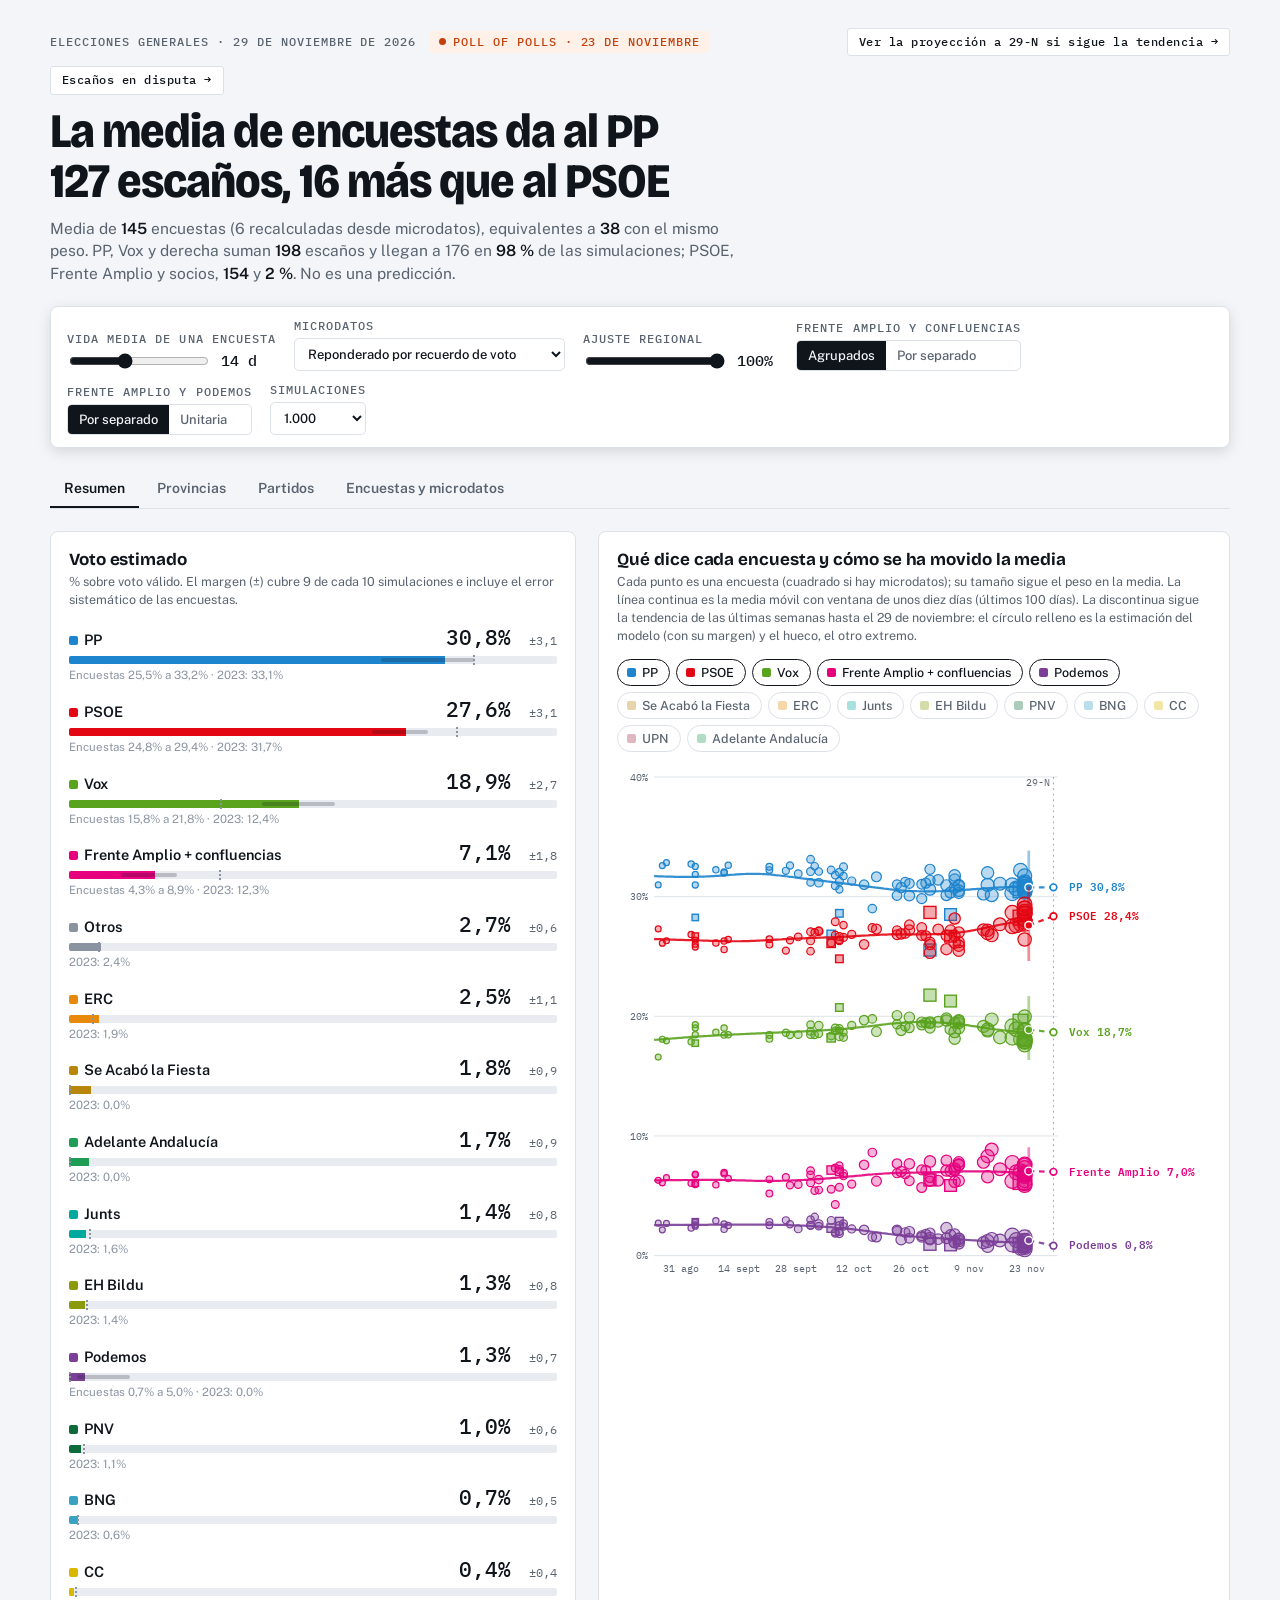
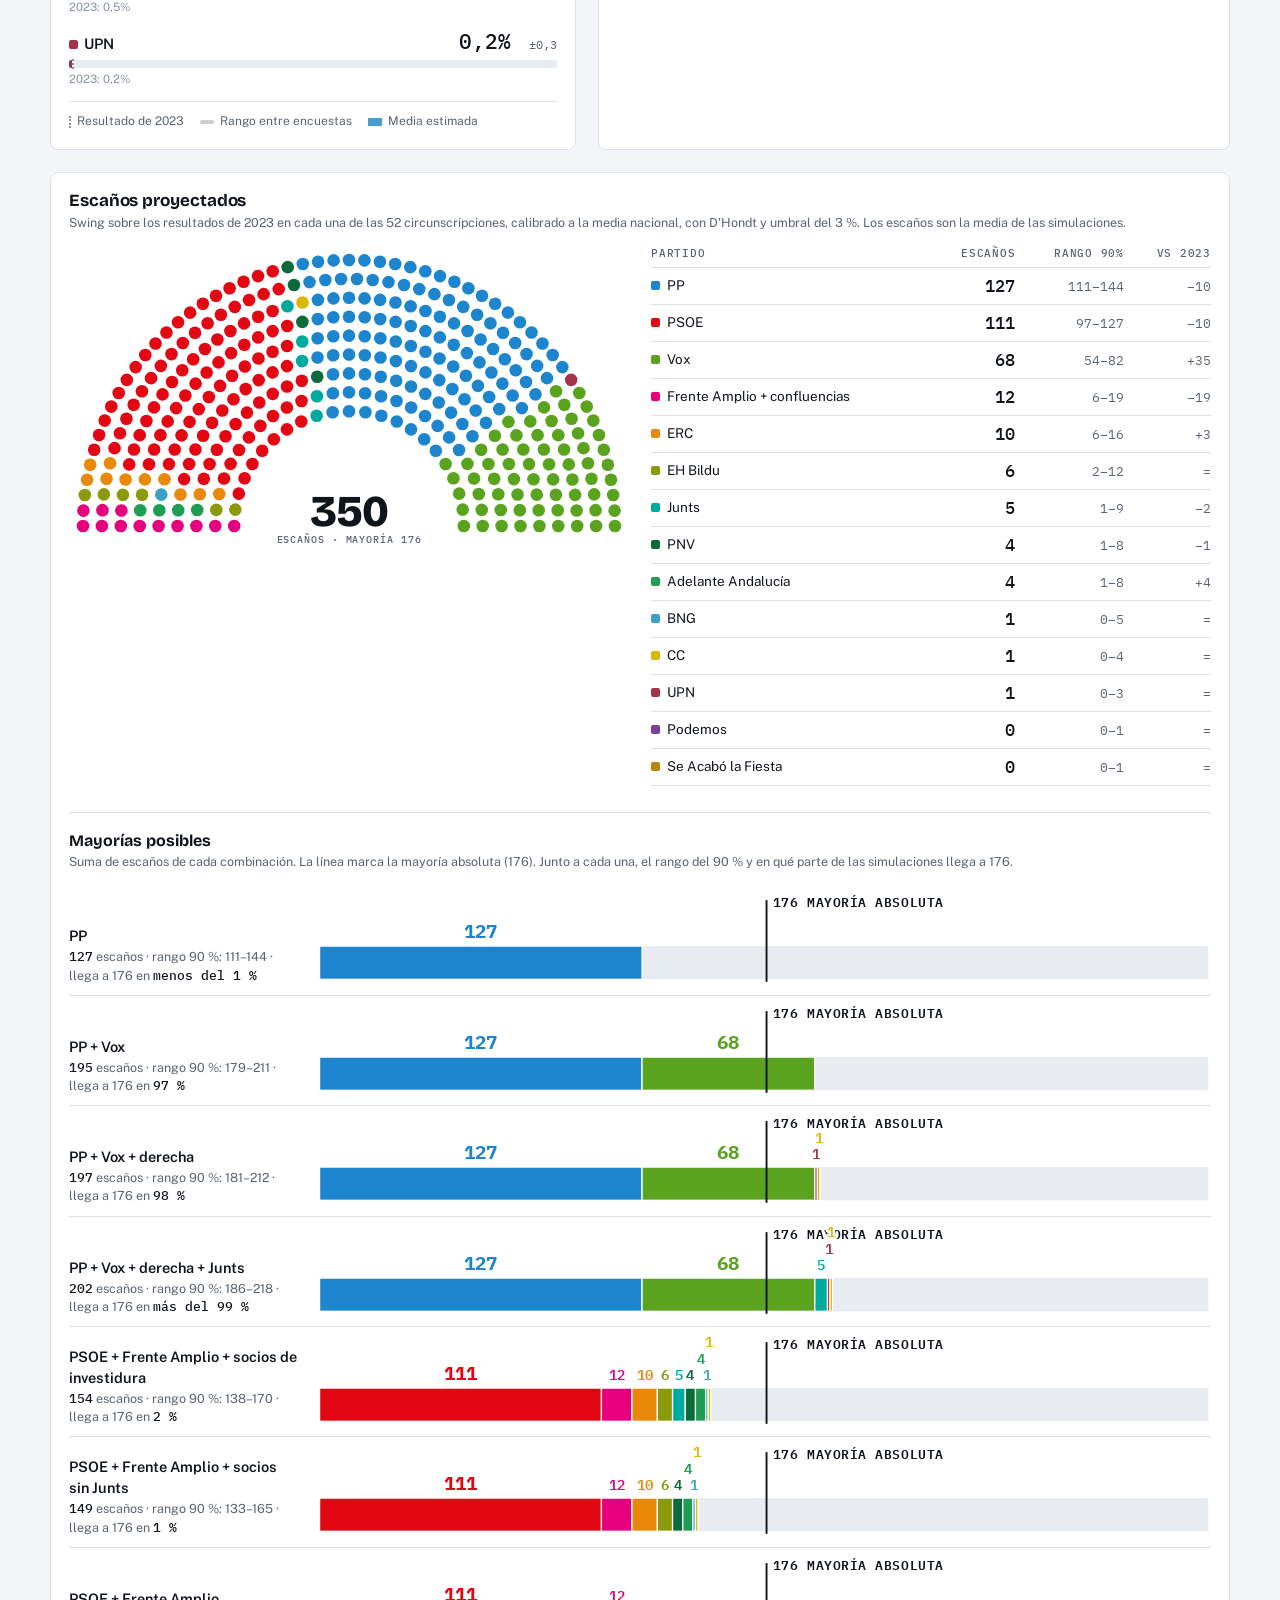
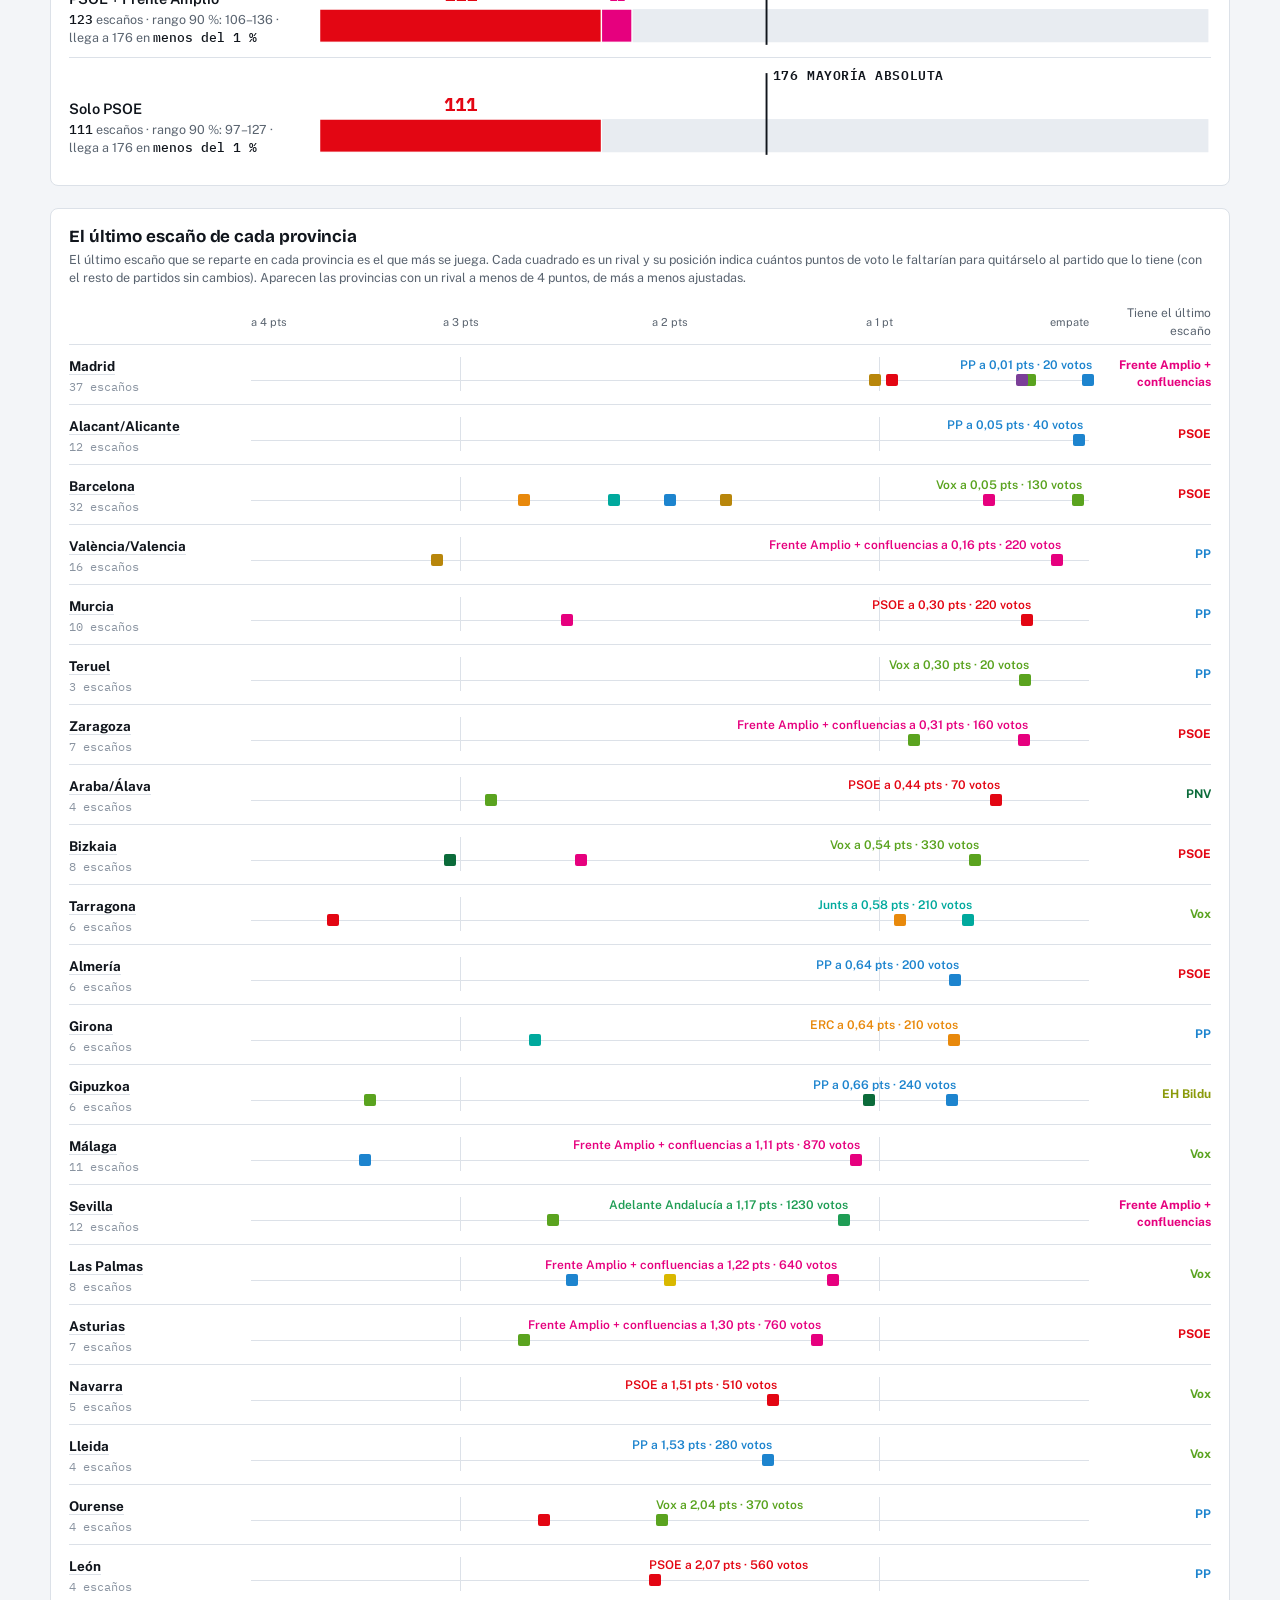
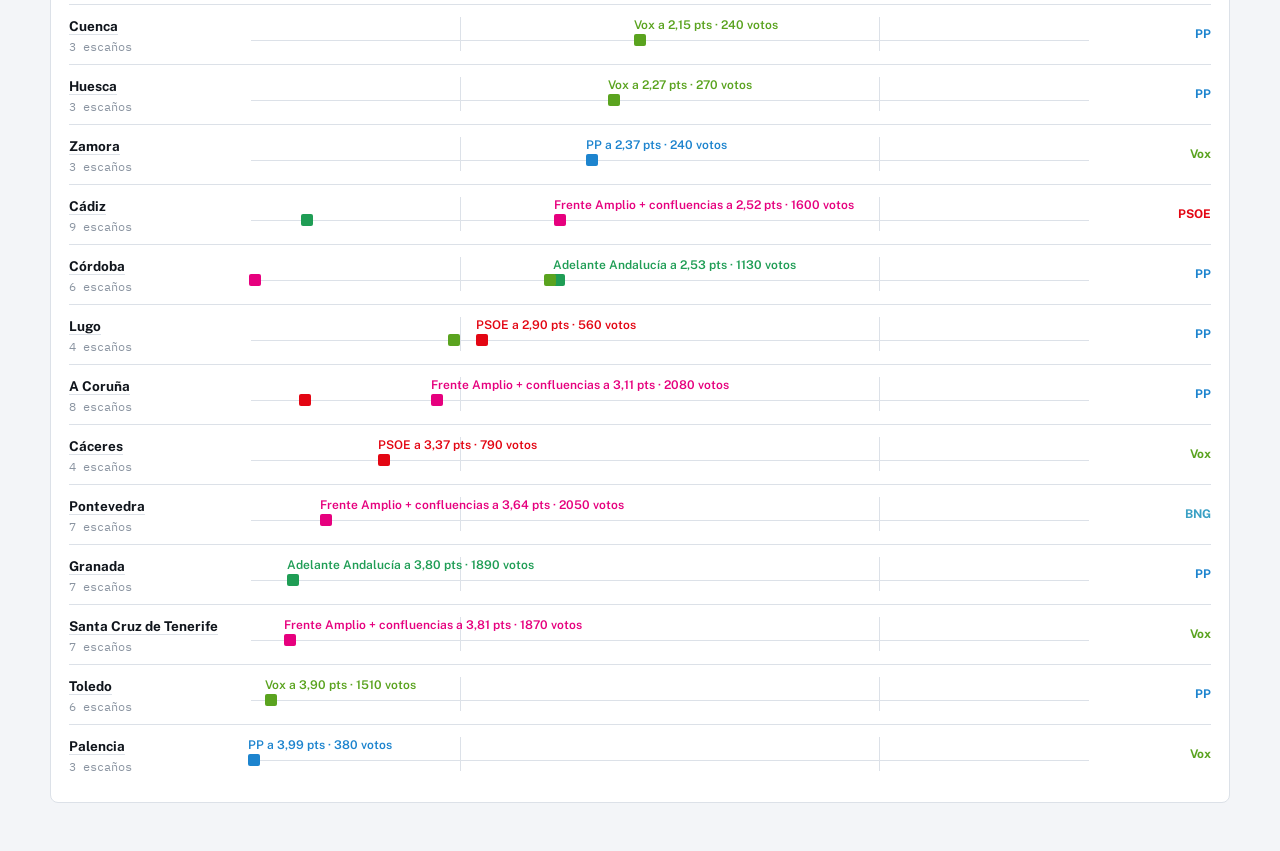
==== commit 2bc0cb3b: "Añade sección de disputa Co-authored-by: Copilot App <223556219+Copilot@users.noreply.github.com>" ====
--- a/index.html
+++ b/index.html
@@ -326,13 +326,15 @@
 .prt td:first-child{white-space:normal;min-width:96px;max-width:150px}.prt td.need small{display:block;text-align:right}
 .prt{min-width:560px}.prt td:first-child .lk{white-space:normal;text-align:left;line-height:1.25}.prt td.need{white-space:nowrap}
 
+.navbtn.nb2{margin-left:0}
+
 </style>
 </head>
 <body>
 
 <div class="wrap">
   <header>
-    <div class="kick"><span>Elecciones generales · 29 de noviembre de 2026</span><span class="pill" id="pill">Poll of polls</span><a class="navbtn" id="navlink" href="#" target="_blank" rel="noopener"></a></div>
+    <div class="kick"><span>Elecciones generales · 29 de noviembre de 2026</span><span class="pill" id="pill">Poll of polls</span><a class="navbtn" id="navlink" href="#" target="_blank" rel="noopener"></a><a class="navbtn nb2" id="dislink" href="disputa.html" target="_blank" rel="noopener">Escaños en disputa →</a></div>
     <h1 id="headline">Calculando la media de encuestas</h1>
     <p class="sub" id="sub"></p>
   </header>
@@ -499,7 +501,7 @@
 <div class="tt" id="tt"></div>
 <script>
 window.POP={mode:'now',link:'tendencia.html'};
-const D={"keys":["PP","PSOE","VOX","SUMAR","PODEMOS","SALF","ERC","JUNTS","BILDU","PNV","BNG","CC","UPN","ADELANTE","COMPROMIS","UPC","OTROS","BLANCO"],"parties":[{"k":"PP","name":"PP","color":"#1d84ce"},{"k":"PSOE","name":"PSOE","color":"#e30613"},{"k":"VOX","name":"Vox","color":"#5bb85d"},{"k":"SUMAR","name":"Frente Amplio","color":"#e6007e"},{"k":"PODEMOS","name":"Podemos","color":"#7b3f98"},{"k":"SALF","name":"Se Acabó la Fiesta","color":"#d4a017"},{"k":"ERC","name":"ERC","color":"#f7a600"},{"k":"JUNTS","name":"Junts","color":"#00c3b2"},{"k":"BILDU","name":"EH Bildu","color":"#b5cf18"},{"k":"PNV","name":"PNV","color":"#008c45"},{"k":"BNG","name":"BNG","color":"#6fb5e0"},{"k":"CC","name":"CC","color":"#f4c20d"},{"k":"UPN","name":"UPN","color":"#a02c2c"},{"k":"ADELANTE","name":"Adelante Andalucía","color":"#1f9d55"},{"k":"COMPROMIS","name":"Compromís-Front Valencià","color":"#e4572e"},{"k":"UPC","name":"Unidad del Pueblo Canario","color":"#2a6f97"},{"k":"OTROS","name":"Otros","color":"#8c8c8c"}],"prov":[{"id":"04","name":"Almería","seats":6,"ccaa":"01","valid":318470,"sh":[0.41053,0.28961,0.21354,0.06643,0.0,0.0,0.0,0.0,0.0,0.0,0.0,0.0,0.0,0.0,0.0,0.0,0.01215,0.00774],"salf":0.07013,"adelR":0.323},{"id":"11","name":"Cádiz","seats":9,"ccaa":"01","valid":634270,"sh":[0.34825,0.33174,0.15187,0.12854,0.0,0.0,0.0,0.0,0.0,0.0,0.0,0.0,0.0,0.0142,0.0,0.0,0.0142,0.0112],"salf":0.06479,"adelR":1.4974},{"id":"14","name":"Córdoba","seats":6,"ccaa":"01","valid":446499,"sh":[0.37947,0.32113,0.13949,0.13679,0.0,0.0,0.0,0.0,0.0,0.0,0.0,0.0,0.0,0.0,0.0,0.0,0.01337,0.00974],"salf":0.05332,"adelR":0.871},{"id":"18","name":"Granada","seats":7,"ccaa":"01","valid":498260,"sh":[0.37045,0.32995,0.16152,0.11608,0.0,0.0,0.0,0.0,0.0,0.0,0.0,0.0,0.0,0.0,0.0,0.0,0.01387,0.00814],"salf":0.05977,"adelR":0.7128},{"id":"21","name":"Huelva","seats":5,"ccaa":"01","valid":256123,"sh":[0.36462,0.35952,0.14637,0.10391,0.0,0.0,0.0,0.0,0.0,0.0,0.0,0.0,0.0,0.0,0.0,0.0,0.01617,0.00941],"salf":0.04885,"adelR":0.8363},{"id":"23","name":"Jaén","seats":5,"ccaa":"01","valid":367203,"sh":[0.37358,0.36296,0.14766,0.07954,0.0,0.0,0.0,0.0,0.0,0.0,0.0,0.0,0.0,0.0,0.0,0.0,0.02945,0.0068],"salf":0.04446,"adelR":0.4552},{"id":"29","name":"Málaga","seats":11,"ccaa":"01","valid":782764,"sh":[0.38345,0.30327,0.16483,0.1223,0.0,0.0,0.0,0.0,0.0,0.0,0.0,0.0,0.0,0.0,0.0,0.0,0.01656,0.00959],"salf":0.07427,"adelR":0.9733},{"id":"41","name":"Sevilla","seats":12,"ccaa":"01","valid":1054783,"sh":[0.334,0.36629,0.13323,0.14001,0.0,0.0,0.0,0.0,0.0,0.0,0.0,0.0,0.0,0.0,0.0,0.0,0.01609,0.01038],"salf":0.06302,"adelR":1.3448},{"id":"22","name":"Huesca","seats":3,"ccaa":"02","valid":118952,"sh":[0.38303,0.33542,0.12671,0.11453,0.0,0.0,0.0,0.0,0.0,0.0,0.0,0.0,0.0,0.0,0.0,0.0,0.03007,0.01023],"salf":0.04682},{"id":"44","name":"Teruel","seats":3,"ccaa":"02","valid":75484,"sh":[0.35103,0.29209,0.13115,0.05406,0.0,0.0,0.0,0.0,0.0,0.0,0.0,0.0,0.0,0.0,0.0,0.0,0.16623,0.00543],"salf":0.04641},{"id":"50","name":"Zaragoza","seats":7,"ccaa":"02","valid":514702,"sh":[0.36055,0.30807,0.15323,0.13449,0.0,0.0,0.0,0.0,0.0,0.0,0.0,0.0,0.0,0.0,0.0,0.0,0.03455,0.00912],"salf":0.05239},{"id":"33","name":"Asturias","seats":7,"ccaa":"03","valid":588464,"sh":[0.35616,0.34375,0.12475,0.14888,0.0,0.0,0.0,0.0,0.0,0.0,0.0,0.0,0.0,0.0,0.0,0.0,0.01613,0.01033],"salf":0.03281},{"id":"07","name":"Illes Balears","seats":8,"ccaa":"04","valid":500949,"sh":[0.35647,0.30137,0.1522,0.16588,0.0,0.0,0.0,0.0,0.0,0.0,0.0,0.0,0.0,0.0,0.0,0.0,0.01469,0.00939],"salf":0.05347},{"id":"35","name":"Las Palmas","seats":8,"ccaa":"05","valid":526815,"sh":[0.25856,0.33185,0.1462,0.10254,0.0,0.0,0.0,0.0,0.0,0.0,0.0,0.06324,0.0,0.0,0.0,0.0,0.09179,0.00581],"salf":0.06761},{"id":"38","name":"Santa Cruz de Tenerife","seats":7,"ccaa":"05","valid":489923,"sh":[0.35357,0.33583,0.0,0.10885,0.0,0.0,0.0,0.0,0.0,0.0,0.0,0.16613,0.0,0.0,0.0,0.0,0.02523,0.01039],"shb":[0.312202,0.296538,0.117,0.096115,0.0,0.0,0.0,0.0,0.0,0.0,0.0,0.146693,0.0,0.0,0.0,0.0,0.022278,0.009174],"salf":0.0587},{"id":"39","name":"Cantabria","seats":5,"ccaa":"06","valid":346757,"sh":[0.42103,0.33327,0.14064,0.0844,0.0,0.0,0.0,0.0,0.0,0.0,0.0,0.0,0.0,0.0,0.0,0.0,0.01125,0.00941],"salf":0.05684},{"id":"02","name":"Albacete","seats":4,"ccaa":"08","valid":220337,"sh":[0.39971,0.34486,0.16629,0.07122,0.0,0.0,0.0,0.0,0.0,0.0,0.0,0.0,0.0,0.0,0.0,0.0,0.0096,0.00832],"salf":0.05654},{"id":"13","name":"Ciudad Real","seats":5,"ccaa":"08","valid":282037,"sh":[0.40569,0.35374,0.16284,0.06115,0.0,0.0,0.0,0.0,0.0,0.0,0.0,0.0,0.0,0.0,0.0,0.0,0.00823,0.00834],"salf":0.04124},{"id":"16","name":"Cuenca","seats":3,"ccaa":"08","valid":113441,"sh":[0.39808,0.37339,0.15568,0.05538,0.0,0.0,0.0,0.0,0.0,0.0,0.0,0.0,0.0,0.0,0.0,0.0,0.00893,0.00854],"salf":0.03887},{"id":"19","name":"Guadalajara","seats":3,"ccaa":"08","valid":140174,"sh":[0.3638,0.32949,0.19272,0.09132,0.0,0.0,0.0,0.0,0.0,0.0,0.0,0.0,0.0,0.0,0.0,0.0,0.01452,0.00815],"salf":0.06509},{"id":"45","name":"Toledo","seats":6,"ccaa":"08","valid":385711,"sh":[0.37934,0.32537,0.19677,0.08194,0.0,0.0,0.0,0.0,0.0,0.0,0.0,0.0,0.0,0.0,0.0,0.0,0.00981,0.00677],"salf":0.04863},{"id":"05","name":"Ávila","seats":3,"ccaa":"07","valid":97102,"sh":[0.43362,0.27271,0.15432,0.05096,0.0,0.0,0.0,0.0,0.0,0.0,0.0,0.0,0.0,0.0,0.0,0.0,0.08188,0.00651],"salf":0.04191},{"id":"09","name":"Burgos","seats":4,"ccaa":"07","valid":200467,"sh":[0.40724,0.3445,0.12759,0.08605,0.0,0.0,0.0,0.0,0.0,0.0,0.0,0.0,0.0,0.0,0.0,0.0,0.02539,0.00923],"salf":0.0396},{"id":"24","name":"León","seats":4,"ccaa":"07","valid":271336,"sh":[0.36975,0.33626,0.12892,0.06688,0.0,0.0,0.0,0.0,0.0,0.0,0.0,0.0,0.0,0.0,0.0,0.0,0.09238,0.00581],"salf":0.04011},{"id":"34","name":"Palencia","seats":3,"ccaa":"07","valid":96210,"sh":[0.42048,0.34665,0.12906,0.0602,0.0,0.0,0.0,0.0,0.0,0.0,0.0,0.0,0.0,0.0,0.0,0.0,0.03495,0.00866],"salf":0.0404},{"id":"37","name":"Salamanca","seats":4,"ccaa":"07","valid":196638,"sh":[0.47018,0.30409,0.1472,0.0547,0.0,0.0,0.0,0.0,0.0,0.0,0.0,0.0,0.0,0.0,0.0,0.0,0.01544,0.00839],"salf":0.03669},{"id":"40","name":"Segovia","seats":3,"ccaa":"07","valid":88069,"sh":[0.45093,0.30562,0.14132,0.0801,0.0,0.0,0.0,0.0,0.0,0.0,0.0,0.0,0.0,0.0,0.0,0.0,0.01209,0.00994],"salf":0.04376},{"id":"42","name":"Soria","seats":2,"ccaa":"07","valid":50108,"sh":[0.37216,0.29488,0.09769,0.03351,0.0,0.0,0.0,0.0,0.0,0.0,0.0,0.0,0.0,0.0,0.0,0.0,0.19608,0.00569],"salf":0.03107},{"id":"47","name":"Valladolid","seats":5,"ccaa":"07","valid":314159,"sh":[0.40903,0.32741,0.15182,0.08815,0.0,0.0,0.0,0.0,0.0,0.0,0.0,0.0,0.0,0.0,0.0,0.0,0.01589,0.0077],"salf":0.04513},{"id":"49","name":"Zamora","seats":3,"ccaa":"07","valid":101688,"sh":[0.44794,0.32448,0.13225,0.05635,0.0,0.0,0.0,0.0,0.0,0.0,0.0,0.0,0.0,0.0,0.0,0.0,0.02992,0.00907],"salf":0.03273},{"id":"08","name":"Barcelona","seats":32,"ccaa":"09","valid":2646496,"sh":[0.1375,0.35743,0.07564,0.15209,0.0,0.0,0.12333,0.09678,0.0,0.0,0.0,0.0,0.0,0.0,0.0,0.0,0.04927,0.00796],"salf":0.02837},{"id":"17","name":"Girona","seats":6,"ccaa":"09","valid":320721,"sh":[0.09686,0.28906,0.0703,0.10941,0.0,0.0,0.14726,0.19617,0.0,0.0,0.0,0.0,0.0,0.0,0.0,0.0,0.08164,0.00929],"salf":0.02175},{"id":"25","name":"Lleida","seats":4,"ccaa":"09","valid":182829,"sh":[0.12819,0.29454,0.06809,0.07883,0.0,0.0,0.18633,0.1804,0.0,0.0,0.0,0.0,0.0,0.0,0.0,0.0,0.05236,0.01126],"salf":0.02312},{"id":"43","name":"Tarragona","seats":6,"ccaa":"09","valid":366059,"sh":[0.13863,0.32909,0.10353,0.11334,0.0,0.0,0.15079,0.11089,0.0,0.0,0.0,0.0,0.0,0.0,0.0,0.0,0.04508,0.00865],"salf":0.03378},{"id":"06","name":"Badajoz","seats":5,"ccaa":"11","valid":390067,"sh":[0.37862,0.39204,0.13666,0.06813,0.0,0.0,0.0,0.0,0.0,0.0,0.0,0.0,0.0,0.0,0.0,0.0,0.01628,0.00827],"salf":0.03598},{"id":"10","name":"Cáceres","seats":4,"ccaa":"11","valid":234341,"sh":[0.38076,0.38862,0.13599,0.06902,0.0,0.0,0.0,0.0,0.0,0.0,0.0,0.0,0.0,0.0,0.0,0.0,0.01827,0.00734],"salf":0.03209},{"id":"15","name":"A Coruña","seats":8,"ccaa":"12","valid":667656,"sh":[0.4314,0.28186,0.0503,0.1219,0.0,0.0,0.0,0.0,0.0,0.0,0.10034,0.0,0.0,0.0,0.0,0.0,0.00643,0.00778],"salf":0.01999},{"id":"27","name":"Lugo","seats":4,"ccaa":"12","valid":194950,"sh":[0.50324,0.30324,0.04271,0.05156,0.0,0.0,0.0,0.0,0.0,0.0,0.08732,0.0,0.0,0.0,0.0,0.0,0.00551,0.00642],"salf":0.01654},{"id":"32","name":"Ourense","seats":4,"ccaa":"12","valid":180569,"sh":[0.49934,0.30381,0.04658,0.05421,0.0,0.0,0.0,0.0,0.0,0.0,0.08367,0.0,0.0,0.0,0.0,0.0,0.00624,0.00614],"salf":0.01808},{"id":"36","name":"Pontevedra","seats":7,"ccaa":"12","valid":563541,"sh":[0.39631,0.31478,0.04733,0.13237,0.0,0.0,0.0,0.0,0.0,0.0,0.09445,0.0,0.0,0.0,0.0,0.0,0.0079,0.00686],"salf":0.02258},{"id":"28","name":"Madrid","seats":37,"ccaa":"13","valid":3564709,"sh":[0.40513,0.2789,0.14024,0.15445,0.0,0.0,0.0,0.0,0.0,0.0,0.0,0.0,0.0,0.0,0.0,0.0,0.01315,0.00812],"salf":0.05056},{"id":"31","name":"Navarra","seats":5,"ccaa":"15","valid":339106,"sh":[0.16658,0.2739,0.05679,0.12855,0.0,0.0,0.0,0.0,0.17308,0.0,0.0,0.0,0.15269,0.0,0.0,0.0,0.03989,0.00852],"salf":0.03061},{"id":"01","name":"Araba/Álava","seats":4,"ccaa":"16","valid":168026,"sh":[0.17838,0.27662,0.03874,0.1273,0.0,0.0,0.0,0.0,0.1954,0.16638,0.0,0.0,0.0,0.0,0.0,0.0,0.01287,0.0043],"salf":0.02289},{"id":"20","name":"Gipuzkoa","seats":6,"ccaa":"16","valid":372325,"sh":[0.08601,0.23277,0.0206,0.10594,0.0,0.0,0.0,0.0,0.31257,0.22666,0.0,0.0,0.0,0.0,0.0,0.0,0.01007,0.00539],"salf":0.0141},{"id":"48","name":"Bizkaia","seats":8,"ccaa":"16","valid":606197,"sh":[0.1151,0.2584,0.026,0.10919,0.0,0.0,0.0,0.0,0.20689,0.26973,0.0,0.0,0.0,0.0,0.0,0.0,0.0091,0.00559],"salf":0.01767},{"id":"30","name":"Murcia","seats":10,"ccaa":"14","valid":744355,"sh":[0.41245,0.25256,0.21844,0.09543,0.0,0.0,0.0,0.0,0.0,0.0,0.0,0.0,0.0,0.0,0.0,0.0,0.01435,0.00676],"salf":0.06571},{"id":"26","name":"La Rioja","seats":4,"ccaa":"17","valid":173197,"sh":[0.45678,0.35718,0.09744,0.0653,0.0,0.0,0.0,0.0,0.0,0.0,0.0,0.0,0.0,0.0,0.0,0.0,0.01402,0.00928],"salf":0.03664},{"id":"03","name":"Alacant/Alicante","seats":12,"ccaa":"10","valid":895206,"sh":[0.3677,0.31995,0.1626,0.12843,0.0,0.0,0.0,0.0,0.0,0.0,0.0,0.0,0.0,0.0,0.0,0.0,0.01397,0.00734],"salf":0.06015},{"id":"12","name":"Castelló/Castellón","seats":5,"ccaa":"10","valid":306525,"sh":[0.35235,0.32614,0.15903,0.14304,0.0,0.0,0.0,0.0,0.0,0.0,0.0,0.0,0.0,0.0,0.0,0.0,0.01079,0.00866],"salf":0.05106},{"id":"46","name":"València/Valencia","seats":16,"ccaa":"10","valid":1429827,"sh":[0.3368,0.32103,0.15227,0.16851,0.0,0.0,0.0,0.0,0.0,0.0,0.0,0.0,0.0,0.0,0.0,0.0,0.01383,0.00756],"salf":0.05769},{"id":"51","name":"Ceuta","seats":1,"ccaa":"18","valid":33233,"sh":[0.38778,0.33999,0.23296,0.02443,0.0,0.0,0.0,0.0,0.0,0.0,0.0,0.0,0.0,0.0,0.0,0.0,0.00496,0.00987],"salf":0.07808},{"id":"52","name":"Melilla","seats":1,"ccaa":"19","valid":27178,"sh":[0.49198,0.25359,0.15987,0.03021,0.0,0.0,0.0,0.0,0.0,0.0,0.0,0.0,0.0,0.0,0.0,0.0,0.05504,0.00931],"salf":0.05862}],"seats2023":[137,121,33,31,0,0,7,7,6,5,1,1,1,0,0,0,0],"nat2023":[0.33055,0.31702,0.12392,0.12313,0.0,0.0,0.01891,0.01603,0.01361,0.01127,0.00622,0.00468,0.00211,0.0003678428040538112,0.0,0.0,0.02398215719594619,0.0082],"regn":{"01":"Andalucía","02":"Aragón","03":"Asturias","04":"Illes Balears","05":"Canarias","06":"Cantabria","07":"Castilla y León","08":"Castilla-La Mancha","09":"Cataluña","10":"Comunitat Valenciana","11":"Extremadura","12":"Galicia","13":"Madrid","14":"Murcia","15":"Navarra","16":"País Vasco","17":"La Rioja","18":"Ceuta","19":"Melilla"},"fac":{"01":{"PP":{"f":0.9276,"sd":0.0236,"raw":-0.0804,"se":0.025},"PSOE":{"f":0.9527,"sd":0.0237,"raw":-0.05,"se":0.0244},"VOX":{"f":0.9153,"sd":0.0272,"raw":-0.0912,"se":0.0276},"SUMAR":{"f":0.7813,"sd":0.0656,"raw":-0.2845,"se":0.0704}},"02":{"PP":{"f":1.0355,"sd":0.0323,"raw":0.0427,"se":0.0365},"PSOE":{"f":1.0937,"sd":0.036,"raw":0.1045,"se":0.0386},"VOX":{"f":0.815,"sd":0.0468,"raw":-0.2237,"se":0.0489},"SUMAR":{"f":1.2071,"sd":0.0972,"raw":0.2657,"se":0.1155}},"03":{"PP":{"f":0.9796,"sd":0.0607,"raw":-0.0296,"se":0.0727},"PSOE":{"f":1.0783,"sd":0.0535,"raw":0.1056,"se":0.0633},"VOX":{"f":0.9666,"sd":0.0791,"raw":-0.0449,"se":0.091},"SUMAR":{"f":1.0902,"sd":0.1153,"raw":0.1465,"se":0.1501}},"04":{"PP":{"f":1.015,"sd":0.0559,"raw":0.0201,"se":0.065},"PSOE":{"f":1.038,"sd":0.0557,"raw":0.0541,"se":0.0671},"VOX":{"f":0.9641,"sd":0.0672,"raw":-0.0444,"se":0.0741},"SUMAR":{"f":1.1664,"sd":0.1011,"raw":0.2248,"se":0.1222}},"05":{"PP":{"f":0.9808,"sd":0.0546,"raw":-0.0257,"se":0.0629},"PSOE":{"f":1.0233,"sd":0.0463,"raw":0.0293,"se":0.0523},"VOX":{"f":1.1814,"sd":0.0517,"raw":0.1861,"se":0.0546},"SUMAR":{"f":1.1708,"sd":0.1062,"raw":0.2419,"se":0.1315},"CC":{"f":0.9763,"sd":0.1092,"raw":-0.0379,"se":0.1373}},"06":{"PP":{"f":0.9569,"sd":0.0595,"raw":-0.0623,"se":0.0707},"PSOE":{"f":1.0594,"sd":0.0574,"raw":0.086,"se":0.07},"VOX":{"f":0.9835,"sd":0.0786,"raw":-0.0219,"se":0.0902},"SUMAR":{"f":1.0991,"sd":0.1393,"raw":0.2354,"se":0.2198}},"07":{"PP":{"f":0.9787,"sd":0.0328,"raw":-0.0121,"se":0.0371},"PSOE":{"f":1.0718,"sd":0.0363,"raw":0.0771,"se":0.0389},"VOX":{"f":1.0544,"sd":0.0439,"raw":0.0573,"se":0.0457},"SUMAR":{"f":0.9539,"sd":0.1158,"raw":-0.0805,"se":0.1513}},"08":{"PP":{"f":1.0727,"sd":0.0297,"raw":0.0757,"se":0.0308},"PSOE":{"f":1.0114,"sd":0.031,"raw":0.0125,"se":0.0326},"VOX":{"f":0.7605,"sd":0.039,"raw":-0.2911,"se":0.0402},"SUMAR":{"f":0.985,"sd":0.098,"raw":-0.0215,"se":0.1168}},"09":{"PP":{"f":1.1079,"sd":0.0383,"raw":0.1166,"se":0.0408},"PSOE":{"f":0.9484,"sd":0.0236,"raw":-0.0561,"se":0.0242},"VOX":{"f":1.2298,"sd":0.0345,"raw":0.217,"se":0.0353},"SUMAR":{"f":0.8541,"sd":0.0578,"raw":-0.1758,"se":0.061},"ERC":{"f":0.9012,"sd":0.0315,"raw":-0.1073,"se":0.032},"JUNTS":{"f":1.006,"sd":0.0522,"raw":0.0065,"se":0.0546}},"10":{"PP":{"f":0.9902,"sd":0.0278,"raw":-0.0105,"se":0.0287},"PSOE":{"f":0.9698,"sd":0.0284,"raw":-0.0333,"se":0.0297},"VOX":{"f":0.9382,"sd":0.0314,"raw":-0.0664,"se":0.032},"SUMAR":{"f":1.5094,"sd":0.0515,"raw":0.4484,"se":0.0537}},"11":{"PP":{"f":1.078,"sd":0.043,"raw":0.0868,"se":0.0545},"PSOE":{"f":0.993,"sd":0.0467,"raw":0.0056,"se":0.0528},"VOX":{"f":0.8857,"sd":0.0699,"raw":-0.15,"se":0.0777},"SUMAR":{"f":1.0737,"sd":0.131,"raw":0.1512,"se":0.1911}},"12":{"PP":{"f":0.9985,"sd":0.0292,"raw":-0.0017,"se":0.0303},"PSOE":{"f":1.0622,"sd":0.0343,"raw":0.0683,"se":0.0365},"VOX":{"f":1.5003,"sd":0.0546,"raw":0.4591,"se":0.0581},"SUMAR":{"f":0.9522,"sd":0.0845,"raw":-0.0628,"se":0.0957},"BNG":{"f":1.0241,"sd":0.0556,"raw":0.0263,"se":0.0584}},"13":{"PP":{"f":1.0784,"sd":0.0239,"raw":0.0792,"se":0.0245},"PSOE":{"f":1.0394,"sd":0.0298,"raw":0.0424,"se":0.0312},"VOX":{"f":0.8774,"sd":0.0352,"raw":-0.1374,"se":0.0361},"SUMAR":{"f":1.0576,"sd":0.0576,"raw":0.0624,"se":0.0608}},"14":{"PP":{"f":1.0005,"sd":0.0484,"raw":0.0006,"se":0.0539},"PSOE":{"f":1.0298,"sd":0.0567,"raw":0.0432,"se":0.0689},"VOX":{"f":0.8321,"sd":0.0548,"raw":-0.2082,"se":0.0583},"SUMAR":{"f":0.9369,"sd":0.129,"raw":-0.134,"se":0.1848}},"15":{"PP":{"f":0.9159,"sd":0.0964,"raw":-0.3798,"se":0.2005},"PSOE":{"f":1.0863,"sd":0.0646,"raw":0.1419,"se":0.0846},"VOX":{"f":1.3222,"sd":0.1027,"raw":0.4748,"se":0.1339},"SUMAR":{"f":0.9525,"sd":0.1387,"raw":-0.1197,"se":0.2176},"BILDU":{"f":1.0725,"sd":0.0951,"raw":0.097,"se":0.112},"UPN":{"f":1.0559,"sd":0.0968,"raw":0.0766,"se":0.1148}},"16":{"PP":{"f":1.1714,"sd":0.0678,"raw":0.255,"se":0.0861},"PSOE":{"f":1.1343,"sd":0.047,"raw":0.1618,"se":0.0533},"VOX":{"f":1.4352,"sd":0.0928,"raw":0.5443,"se":0.1139},"SUMAR":{"f":0.9607,"sd":0.1086,"raw":-0.0631,"se":0.1361},"BILDU":{"f":1.0842,"sd":0.0534,"raw":0.0886,"se":0.0559},"PNV":{"f":1.0555,"sd":0.0708,"raw":0.0639,"se":0.0769}},"17":{"PP":{"f":1.0457,"sd":0.0667,"raw":0.0707,"se":0.0839},"PSOE":{"f":0.9568,"sd":0.0736,"raw":-0.0962,"se":0.1086},"VOX":{"f":1.1684,"sd":0.1029,"raw":0.2654,"se":0.1344},"SUMAR":{"f":1.1151,"sd":0.1536,"raw":0.4003,"se":0.2944}},"18":{"PP":{"f":1.0443,"sd":0.1047,"raw":0.4635,"se":0.3425},"PSOE":{"f":1.0045,"sd":0.0981,"raw":0.1202,"se":0.5049},"VOX":{"f":0.97,"sd":0.1575,"raw":-0.9644,"se":0.8855},"SUMAR":{"f":0.9999,"sd":0.18,"raw":-4.9481,"se":34.2892}},"19":{"PP":{"f":0.9795,"sd":0.1084,"raw":-0.7293,"se":0.6431},"PSOE":{"f":1.1124,"sd":0.0943,"raw":0.9681,"se":0.2844},"VOX":{"f":0.9956,"sd":0.1545,"raw":-0.0648,"se":0.5916},"SUMAR":{"f":0.9998,"sd":0.18,"raw":-5.1603,"se":31.4185}}},"regPolls":[{"rg":"02","name":"A+M / Heraldo de Aragón","ini":"2026-10-01","fin":"2026-10-06","n":2200,"pub":"2026-10-12","v":{"PP":0.345,"PSOE":0.297,"VOX":0.175},"nota":"Online, ±2,1 %. Sumar 5,4 y CHA 6,6 no se usan (la base 2023 de Sumar incluye CHA); Aragón Existe 3,3","nat":{"PP":0.32428634426085096,"PSOE":0.26305968918170874,"VOX":0.18686349631743523,"SUMAR":0.0615314550606592},"n_nat":18},{"rg":"12","name":"Sondaxe / La Voz de Galicia","ini":"2026-09-09","fin":"2026-09-24","n":1223,"pub":"2026-09-27","v":{"PP":0.403,"PSOE":0.267,"VOX":0.085,"SUMAR":0.064,"BNG":0.14},"nota":"Publicada a finales de septiembre (fecha de publicación aproximada)","nat":{"PP":0.33215630168520605,"PSOE":0.2568953001495258,"VOX":0.18488350815201715,"SUMAR":0.06057307158120536},"n_nat":8},{"rg":"10","name":"SocioMétrica / El Español","ini":"2026-10-01","fin":"2026-10-07","n":1100,"pub":"2026-10-10","v":{"PP":0.353,"PSOE":0.257,"VOX":0.224},"nota":"Frente Amplio/Compromís no se usan: la fuente da Compromís 8,2 y Sumar sin dato, y aquí el FA va dentro de Compromís","nat":{"PP":0.3235786672568993,"PSOE":0.2622930785003873,"VOX":0.18748354834081257,"SUMAR":0.06301507888150476},"n_nat":19}],"tau":0.18,"nreg":{"01":[833,252.0],"02":[126,46.7],"03":[126,47.6],"04":[123,64.8],"05":[219,46.7],"06":[127,56.7],"07":[207,68.6],"08":[242,89.7],"09":[760,197.1],"10":[510,190.3],"11":[124,47.0],"12":[299,76.5],"13":[672,239.1],"14":[145,54.0],"15":[122,54.3],"16":[237,94.8],"17":[114,37.5],"18":[18,8.5],"19":[20,10.1]},"micro":{"cis":{"id":"CIS 3582","n":5024,"field":"2026-10-06","nA":2062.4,"nB":1503.3,"A":[0.20134,0.34,0.14524,0.07579,0.03144,0.0146,0.02828,0.01337,0.01118,0.00457,0.0091,0.00202,0.00042,0.00653,0.0,0.0,0.07788,0.03823],"B":[0.26846,0.26097,0.18196,0.07101,0.02964,0.0157,0.0205,0.01228,0.00992,0.00498,0.0091,0.00162,0.00097,0.00627,0.0,0.0,0.07535,0.03125],"C":[0.26963,0.26071,0.18144,0.07131,0.02978,0.01568,0.02037,0.0122,0.00989,0.00491,0.00902,0.00172,0.00095,0.00624,0.0,0.0,0.07523,0.03091],"trans":{"BILDU":{"ADELANTE":0.0,"BILDU":0.7691,"BLANCO":0.0,"BNG":0.0,"CC":0.0,"ERC":0.0,"JUNTS":0.0,"OTROS":0.0871,"PNV":0.0,"PODEMOS":0.0464,"PP":0.0,"PSOE":0.071,"SALF":0.0,"SUMAR":0.0265,"UPN":0.0,"VOX":0.0},"BNG":{"ADELANTE":0.0,"BILDU":0.0,"BLANCO":0.0212,"BNG":0.7666,"CC":0.0,"ERC":0.0,"JUNTS":0.0,"OTROS":0.0183,"PNV":0.0,"PODEMOS":0.1083,"PP":0.045,"PSOE":0.0407,"SALF":0.0,"SUMAR":0.0,"UPN":0.0,"VOX":0.0},"CC":{"ADELANTE":0.0,"BILDU":0.0,"BLANCO":0.0,"BNG":0.0,"CC":0.3711,"ERC":0.0,"JUNTS":0.0,"OTROS":0.0705,"PNV":0.0,"PODEMOS":0.0,"PP":0.1794,"PSOE":0.2261,"SALF":0.1199,"SUMAR":0.0,"UPN":0.0,"VOX":0.033},"ERC":{"ADELANTE":0.0,"BILDU":0.0,"BLANCO":0.0083,"BNG":0.0,"CC":0.0,"ERC":0.6864,"JUNTS":0.021,"OTROS":0.1229,"PNV":0.0,"PODEMOS":0.0,"PP":0.0,"PSOE":0.1493,"SALF":0.0,"SUMAR":0.0,"UPN":0.0,"VOX":0.012},"JUNTS":{"ADELANTE":0.0,"BILDU":0.0,"BLANCO":0.0255,"BNG":0.0,"CC":0.0,"ERC":0.0213,"JUNTS":0.6117,"OTROS":0.0574,"PNV":0.0,"PODEMOS":0.0146,"PP":0.0108,"PSOE":0.17,"SALF":0.0407,"SUMAR":0.0,"UPN":0.0,"VOX":0.048},"PNV":{"ADELANTE":0.0,"BILDU":0.1675,"BLANCO":0.0,"BNG":0.0,"CC":0.0,"ERC":0.0,"JUNTS":0.0,"OTROS":0.09,"PNV":0.5474,"PODEMOS":0.0,"PP":0.0553,"PSOE":0.1398,"SALF":0.0,"SUMAR":0.0,"UPN":0.0,"VOX":0.0},"PP":{"ADELANTE":0.0,"BILDU":0.0,"BLANCO":0.02,"BNG":0.0013,"CC":0.0,"ERC":0.0,"JUNTS":0.0,"OTROS":0.0204,"PNV":0.0,"PODEMOS":0.0008,"PP":0.7894,"PSOE":0.0062,"SALF":0.0081,"SUMAR":0.0008,"UPN":0.0001,"VOX":0.1528},"PSOE":{"ADELANTE":0.0034,"BILDU":0.0005,"BLANCO":0.0153,"BNG":0.0039,"CC":0.0022,"ERC":0.0079,"JUNTS":0.0024,"OTROS":0.0472,"PNV":0.0,"PODEMOS":0.0159,"PP":0.0549,"PSOE":0.7711,"SALF":0.0029,"SUMAR":0.0459,"UPN":0.0004,"VOX":0.0261},"SUMAR":{"ADELANTE":0.0259,"BILDU":0.0057,"BLANCO":0.0149,"BNG":0.0113,"CC":0.0,"ERC":0.0356,"JUNTS":0.0,"OTROS":0.0942,"PNV":0.0029,"PODEMOS":0.197,"PP":0.0054,"PSOE":0.1649,"SALF":0.0,"SUMAR":0.4392,"UPN":0.0,"VOX":0.0032},"UPN":{"ADELANTE":0.0,"BILDU":0.0,"BLANCO":0.0,"BNG":0.0,"CC":0.0,"ERC":0.0,"JUNTS":0.0,"OTROS":0.1838,"PNV":0.0,"PODEMOS":0.0,"PP":0.0,"PSOE":0.0,"SALF":0.0,"SUMAR":0.0,"UPN":0.6434,"VOX":0.1728},"VOX":{"ADELANTE":0.0,"BILDU":0.0,"BLANCO":0.0066,"BNG":0.0,"CC":0.0,"ERC":0.0,"JUNTS":0.0,"OTROS":0.0166,"PNV":0.0,"PODEMOS":0.0,"PP":0.0873,"PSOE":0.0073,"SALF":0.0579,"SUMAR":0.0,"UPN":0.0,"VOX":0.8242}}},"cis9":{"id":"CIS 3577","n":4042,"field":"2026-09-02","nA":1917.2,"nB":1532.1,"A":[0.22805,0.31614,0.14988,0.06837,0.03952,0.01725,0.02143,0.00731,0.01161,0.00491,0.00706,0.00287,0.00045,0.00543,0.0,0.0,0.08173,0.03799],"B":[0.2826,0.26702,0.17753,0.05988,0.0365,0.019,0.02009,0.00737,0.0122,0.00541,0.00435,0.00182,0.00127,0.00486,0.0,0.0,0.07463,0.02545],"C":[0.28233,0.2692,0.17592,0.05973,0.03644,0.0189,0.02047,0.00738,0.01204,0.00552,0.00451,0.0018,0.00125,0.00485,0.0,0.0,0.07443,0.02523]},"cis11":{"id":"CIS 3584","n":44893,"field":"2026-10-30","nA":21784.1,"nB":14876.6,"A":[0.21188,0.3549,0.17474,0.07129,0.01421,0.01582,0.03367,0.00944,0.01563,0.0057,0.00933,0.00201,0.00242,0.01453,0.0,0.0,0.0477,0.01674],"B":[0.25536,0.2868,0.21766,0.06306,0.01227,0.02007,0.02947,0.00972,0.01355,0.00632,0.00676,0.00216,0.00259,0.01288,0.0,0.0,0.04802,0.0133],"C":[0.25562,0.28738,0.21659,0.06314,0.01228,0.01996,0.02958,0.00989,0.01347,0.00637,0.00678,0.00227,0.00264,0.01288,0.0,0.0,0.04795,0.01321]},"d40":{"id":"40dB flash (microdatos)","n":800,"field":"2026-10-08","nA":681.8,"nB":477.0,"A":[0.24283,0.27574,0.23259,0.058,0.02193,0.02447,0.02397,0.02006,0.01127,0.00799,0.00861,0.00525,0.00335,0.00883,0.0,0.0,0.02864,0.02646],"B":[0.28605,0.24805,0.20734,0.06943,0.03713,0.01989,0.03018,0.01642,0.00663,0.00724,0.00503,0.0045,0.00236,0.01128,0.0,0.0,0.02737,0.0211],"C":[0.28578,0.25064,0.2057,0.06944,0.03716,0.01985,0.03002,0.01639,0.00656,0.00716,0.00497,0.00449,0.00233,0.01128,0.0,0.0,0.02723,0.021],"B_unitaria":[0.27649,0.23618,0.22102,0.1165,0.0,0.01829,0.03554,0.01674,0.00837,0.0082,0.00439,0.00317,0.00235,0.01619,0.0,0.0,0.0146,0.02196],"A_unitaria":[0.2351,0.26409,0.23871,0.09777,0.0,0.02298,0.02774,0.02111,0.01411,0.00958,0.0088,0.00363,0.00332,0.01452,0.0,0.0,0.01418,0.02438],"bonus":1.093,"trans":{"BILDU":{"ADELANTE":0.0,"BILDU":0.6849,"BLANCO":0.0,"BNG":0.0,"CC":0.0,"ERC":0.0,"JUNTS":0.0,"OTROS":0.0,"PNV":0.0,"PODEMOS":0.0,"PP":0.0,"PSOE":0.3151,"SALF":0.0,"SUMAR":0.0,"UPN":0.0,"VOX":0.0},"BNG":{"ADELANTE":0.0,"BILDU":0.0,"BLANCO":0.0,"BNG":0.8491,"CC":0.0,"ERC":0.0,"JUNTS":0.0,"OTROS":0.0,"PNV":0.0,"PODEMOS":0.0,"PP":0.0,"PSOE":0.0897,"SALF":0.0612,"SUMAR":0.0,"UPN":0.0,"VOX":0.0},"CC":{"ADELANTE":0.0,"BILDU":0.0,"BLANCO":0.0,"BNG":0.0,"CC":0.6614,"ERC":0.0,"JUNTS":0.0,"OTROS":0.0,"PNV":0.0,"PODEMOS":0.0,"PP":0.3386,"PSOE":0.0,"SALF":0.0,"SUMAR":0.0,"UPN":0.0,"VOX":0.0},"ERC":{"ADELANTE":0.0,"BILDU":0.0,"BLANCO":0.0,"BNG":0.0,"CC":0.0,"ERC":0.8075,"JUNTS":0.0,"OTROS":0.0485,"PNV":0.0,"PODEMOS":0.0,"PP":0.0,"PSOE":0.0,"SALF":0.0,"SUMAR":0.068,"UPN":0.0,"VOX":0.076},"JUNTS":{"ADELANTE":0.0,"BILDU":0.0,"BLANCO":0.0,"BNG":0.0,"CC":0.0,"ERC":0.1085,"JUNTS":0.7591,"OTROS":0.0,"PNV":0.0,"PODEMOS":0.0654,"PP":0.0,"PSOE":0.0,"SALF":0.0,"SUMAR":0.0,"UPN":0.0,"VOX":0.067},"PNV":{"ADELANTE":0.0,"BILDU":0.0,"BLANCO":0.0,"BNG":0.0,"CC":0.0,"ERC":0.0,"JUNTS":0.0,"OTROS":0.0,"PNV":0.7364,"PODEMOS":0.0,"PP":0.2636,"PSOE":0.0,"SALF":0.0,"SUMAR":0.0,"UPN":0.0,"VOX":0.0},"PP":{"ADELANTE":0.0,"BILDU":0.0,"BLANCO":0.0037,"BNG":0.0,"CC":0.0,"ERC":0.0,"JUNTS":0.0,"OTROS":0.0,"PNV":0.0,"PODEMOS":0.0,"PP":0.8153,"PSOE":0.0089,"SALF":0.0192,"SUMAR":0.0,"UPN":0.0,"VOX":0.1528},"PSOE":{"ADELANTE":0.0146,"BILDU":0.0,"BLANCO":0.0179,"BNG":0.0,"CC":0.0052,"ERC":0.0062,"JUNTS":0.0,"OTROS":0.0194,"PNV":0.0,"PODEMOS":0.0032,"PP":0.0701,"PSOE":0.7764,"SALF":0.019,"SUMAR":0.0414,"UPN":0.0003,"VOX":0.0261},"SUMAR":{"ADELANTE":0.0175,"BILDU":0.0,"BLANCO":0.0,"BNG":0.0,"CC":0.0,"ERC":0.0867,"JUNTS":0.0,"OTROS":0.0318,"PNV":0.0,"PODEMOS":0.322,"PP":0.008,"PSOE":0.1338,"SALF":0.0,"SUMAR":0.4001,"UPN":0.0,"VOX":0.0},"UPN":{"ADELANTE":0.0,"BILDU":0.0,"BLANCO":0.0,"BNG":0.0,"CC":0.0,"ERC":0.0,"JUNTS":0.0,"OTROS":0.0,"PNV":0.0,"PODEMOS":0.0,"PP":0.0,"PSOE":0.0,"SALF":0.0,"SUMAR":0.0,"UPN":1.0,"VOX":0.0},"VOX":{"ADELANTE":0.0,"BILDU":0.0,"BLANCO":0.0,"BNG":0.0,"CC":0.0,"ERC":0.0,"JUNTS":0.0,"OTROS":0.0083,"PNV":0.0,"PODEMOS":0.0,"PP":0.0169,"PSOE":0.0098,"SALF":0.0164,"SUMAR":0.0051,"UPN":0.0,"VOX":0.9435}}},"d40n":{"id":"40dB preelectoral I (microdatos)","n":2000,"field":"2026-11-04","nA":1740.4,"nB":1251.6,"A":[0.23183,0.32964,0.20427,0.0551,0.01382,0.024,0.0374,0.01336,0.01427,0.00737,0.01051,0.005,0.00124,0.01629,0.0,0.0,0.01222,0.02368],"B":[0.28505,0.26692,0.21273,0.0584,0.01152,0.02851,0.04449,0.0114,0.01298,0.00788,0.00834,0.00557,0.00138,0.01731,0.0,0.0,0.01064,0.01687],"C":[0.28569,0.2666,0.21206,0.05858,0.01155,0.02844,0.04456,0.01149,0.01288,0.00798,0.00841,0.00554,0.00137,0.01732,0.0,0.0,0.0107,0.01684]},"d40t":{"id":"40dB tracking diario (microdatos)","n":5271,"field":"2026-11-21","nA":4618.7,"nB":3330.8,"A":[0.2438,0.34007,0.19146,0.0556,0.01115,0.01981,0.03747,0.01221,0.00893,0.00663,0.01303,0.00421,0.00245,0.01534,0.0,0.0,0.01342,0.02444],"B":[0.30529,0.28248,0.1955,0.06131,0.01165,0.02283,0.03095,0.0104,0.01186,0.00706,0.01021,0.00366,0.00225,0.01415,0.0,0.0,0.0118,0.01861],"C":[0.30459,0.28259,0.19454,0.06203,0.01183,0.02281,0.03106,0.01051,0.01192,0.00719,0.01023,0.00364,0.00224,0.01421,0.0,0.0,0.01201,0.0186]},"ceo":{"id":"CEO 1169 (Cataluña)","n":2000,"field":"2026-09-16","nA":1369.7,"nB":1222.1,"A":[0.08638,0.29767,0.10019,0.04494,0.02179,0.0,0.23969,0.11187,0.0,0.0,0.0,0.0,0.0,0.0,0.0,0.0,0.06167,0.0358],"B":[0.12082,0.28645,0.13017,0.06005,0.03024,0.0,0.18733,0.09027,0.0,0.0,0.0,0.0,0.0,0.0,0.0,0.0,0.06334,0.03133],"C":[0.12082,0.28755,0.12844,0.05982,0.0301,0.0,0.18805,0.09108,0.0,0.0,0.0,0.0,0.0,0.0,0.0,0.0,0.0632,0.03095]}},"grupos":[{"id":"pp","label":"PP","parties":["PP"]},{"id":"pp_vox","label":"PP + Vox","parties":["PP","VOX"]},{"id":"pp_vox_der","label":"PP + Vox + derecha","parties":["PP","VOX","UPN","CC","SALF"]},{"id":"pp_vox_der_j","label":"PP + Vox + derecha + Junts","parties":["PP","VOX","UPN","CC","SALF","JUNTS"]},{"id":"psoe_socios","label":"PSOE + Frente Amplio + socios de investidura","parties":["PSOE","SUMAR","PODEMOS","ERC","JUNTS","BILDU","PNV","BNG","CC","ADELANTE","COMPROMIS","UPC"]},{"id":"psoe_socios_sj","label":"PSOE + Frente Amplio + socios sin Junts","parties":["PSOE","SUMAR","PODEMOS","ERC","BILDU","PNV","BNG","CC","ADELANTE","COMPROMIS","UPC"]},{"id":"psoe_sumar","label":"PSOE + Frente Amplio","parties":["PSOE","SUMAR"]},{"id":"psoe","label":"Solo PSOE","parties":["PSOE"]}],"cfg":{"fPod":{"cat":0.10719,"cv":0.07801,"can":0.02296,"bal":0.0171},"wFA":{"cv":0.1326,"can":0.03561},"kc":1.0,"regPodemosCoal":["09","10","05","04"],"andAdelante":0.0656,"locPodemos":{"01":0.17401,"02":0.02663,"03":0.03041,"04":0.00663,"05":0.01032,"06":0.02141,"07":0.07674,"08":0.05162,"09":0.05069,"10":0.02342,"11":0.03459,"12":0.06031,"13":0.30306,"14":0.03136,"15":0.02113,"16":0.0751,"17":0.00257,"18":0.0,"19":0.0},"locPodemosCIS":{"01":0.1663,"02":0.03218,"03":0.03114,"04":0.0056,"05":0.01351,"06":0.022,"07":0.065,"08":0.05931,"09":0.05738,"10":0.02896,"11":0.03124,"12":0.06333,"13":0.31024,"14":0.03712,"15":0.01635,"16":0.05697,"17":0.00336,"18":0.0,"19":0.0},"locPodemos40":{"01":0.19894,"02":0.00865,"03":0.02806,"04":0.00994,"05":0.0,"06":0.0195,"07":0.11475,"08":0.02673,"09":0.02901,"10":0.00549,"11":0.04543,"12":0.05056,"13":0.27983,"14":0.01273,"15":0.03659,"16":0.13379,"17":0.0,"18":0.0,"19":0.0},"sumar23":{"01":0.17276,"02":0.02883,"03":0.02906,"04":0.02756,"05":0.03561,"06":0.00971,"07":0.03285,"08":0.02774,"09":0.16369,"10":0.1326,"11":0.01418,"12":0.05832,"13":0.18263,"14":0.02356,"15":0.01446,"16":0.04214,"17":0.00375,"18":0.00027,"19":0.00027},"shr":0.5},"polls":[{"id":"40db261123","name":"40dB / El País-SER","date":"2026-11-23","n":7500,"v":{"PP":0.318,"PSOE":0.309,"VOX":0.173,"SUMAR":0.057,"PODEMOS":0.011},"q":1.0,"include":false,"src":"pub","note":"Encuesta final de 40dB publicada por El País el 23 nov: 7.500 entrevistas (2.000 del segundo barómetro preelectoral, 18-20 nov, más 5.500 del tracking diario, 10-21 nov), campo 10-21 nov, error ±1,1 %. Escaños: PP 130 (con 2 de UPN), PSOE 124, Vox 57, izquierdas 9, otros 30. Se solapa con los microdatos del tracking (ya incluidos), por eso no se suma; actívala solo si desactivas la fila de microdatos. Faltan los microdatos del barómetro de 18-20 nov"},{"id":"sociomet261122","name":"SocioMétrica / El Español","date":"2026-11-22","n":7266,"v":{"PP":0.317,"PSOE":0.287,"VOX":0.184,"SUMAR":0.059,"PODEMOS":0.01,"SALF":0.022,"ADELANTE":0.017},"q":0.6,"include":true,"src":"pub","note":"Entrega del 22 nov (muestra 7.266), acumulada. Comparte entrevistas con las demás de SocioMétrica. Sustituye a la del 21 nov"},{"id":"emanalyt261122","name":"EM-Analytics / Electomanía","date":"2026-11-22","n":7982,"v":{"PP":0.312,"PSOE":0.284,"VOX":0.183,"SUMAR":0.076,"PODEMOS":0.0092,"SALF":0.021,"ADELANTE":0.0174},"q":0.85,"include":true,"src":"pub","note":"ElectoPanel 22 nov (panel online, muestra 7.982). Comparte entrevistas con las entregas diarias anteriores: solo se usa la última"},{"id":"sigmados261122","name":"Sigma Dos / El Mundo","date":"2026-11-22","n":4616,"v":{"PP":0.317,"PSOE":0.283,"VOX":0.179,"SUMAR":0.072,"PODEMOS":0.007,"ADELANTE":0.016},"q":1.0,"include":true,"src":"pub","note":"Entrega del 22 nov (muestra 4.616, ventana móvil); SALF no publicada y Adelante de la entrega anterior. Sustituye a la del 21 nov"},{"id":"swdemosc261122","name":"SW Demoscopia / La Séptima","date":"2026-11-22","n":12000,"v":{"PP":0.299,"PSOE":0.325,"VOX":0.158,"SUMAR":0.068,"PODEMOS":0.016,"SALF":0.02,"ADELANTE":0.016},"q":0.8,"include":true,"src":"pub","note":"Tracking diario móvil, entrega del 22 nov (muestra 12.000). Podemos, SALF y Adelante de entregas anteriores. Solo se usa la última entrega porque comparten entrevistas"},{"id":"data10261122","name":"Data10 / OKdiario","date":"2026-11-22","n":3000,"v":{"PP":0.321,"PSOE":0.27,"VOX":0.19,"SUMAR":0.066,"PODEMOS":0.021,"SALF":0.015,"ADELANTE":0.017},"q":1.0,"include":true,"src":"pub","note":"Publicada el 22 nov (muestra 3.000). Campo no indicado. Sustituye a la del 21 nov"},{"id":"sondaxe261122","name":"Sondaxe / La Voz de Galicia","date":"2026-11-22","n":1000,"v":{"PP":0.311,"PSOE":0.282,"VOX":0.173,"SUMAR":0.074,"PODEMOS":0.015,"SALF":0.017,"ADELANTE":0.017},"q":1.0,"include":true,"src":"pub","note":"Entrega del 22 nov (la fuente cita una imagen de X; el agregador lista otra entrada del 22 con 30,0 / 27,7 / 18,8 / 8,1, que parece reciclar la del 21: no se usa). Campo no indicado. Sustituye a la del 21 nov"},{"id":"ipsos261122","name":"Ipsos / La Vanguardia","date":"2026-11-22","n":1999,"v":{"PP":0.303,"PSOE":0.298,"VOX":0.179,"SUMAR":0.058,"PODEMOS":0.011,"SALF":0.019,"ADELANTE":0.0214},"q":1.0,"include":true,"src":"pub","note":"Publicada el 22 nov. Campo no indicado; FA 5,8 (agrupación con Compromís y UPC no confirmada)"},{"id":"hamalgam261122","name":"Hamalgama Métrica / Vozpópuli","date":"2026-11-22","n":1000,"v":{"PP":0.318,"PSOE":0.254,"VOX":0.206,"SUMAR":0.065,"PODEMOS":0.012,"SALF":0.017,"ADELANTE":0.0153},"q":0.85,"include":true,"src":"pub","note":"Publicada el 22 nov. Campo no indicado. Escaños de la fuente atípicos (Vox 80, PSOE 98)"},{"id":"winston261122","name":"Winston / Artículo14","date":"2026-11-22","n":1482,"v":{"PP":0.311,"PSOE":0.282,"VOX":0.177,"SUMAR":0.064,"PODEMOS":0.016,"SALF":0.026},"q":1.0,"include":true,"src":"pub","note":"Publicada el 22 nov. Campo no indicado; Adelante no publicada"},{"id":"dym261122","name":"DYM / 20minutos","date":"2026-11-22","n":1010,"v":{"PP":0.33,"PSOE":0.28,"VOX":0.18,"SUMAR":0.069,"PODEMOS":0.013,"SALF":0.004},"q":1.0,"include":true,"src":"pub","note":"Publicada el 22 nov. Campo no indicado; SALF 0,4 según la fuente"},{"id":"40db261121","name":"40dB / El País-SER","date":"2026-11-21","n":2000,"v":{"PP":0.319,"PSOE":0.316,"VOX":0.169,"SUMAR":0.053,"PODEMOS":0.01,"SALF":0.014},"q":1.0,"include":false,"src":"pub","note":"Tracking diario \"día 10\", publicado el 21 nov (campo 17-21 nov, ventana móvil; n=2.000 supuesta). FA 3,6 + otras coaliciones 1,7. Comparte 1.500 entrevistas con los microdatos del tracking (días 7-9): no se suma a ellos; actívala solo si desactivas la fila de microdatos. Los microdatos del día 10 ya están en la fila del tracking"},{"id":"sociomet261121","name":"SocioMétrica / El Español","date":"2026-11-21","n":6842,"v":{"PP":0.318,"PSOE":0.285,"VOX":0.188,"SUMAR":0.059,"PODEMOS":0.01,"SALF":0.022,"ADELANTE":0.016},"q":0.6,"include":false,"src":"pub","note":"Entrega del 21 nov (muestra 6.842), acumulada. FA 5,9 (con Compromís y UPC). El agregador enlaza una ruta del 15 nov: la fecha puede variar. Comparte entrevistas con las demás de SocioMétrica. Sustituye a la del 15 nov. Sustituida por la entrega del 22 nov"},{"id":"emanalyt261121","name":"EM-Analytics / Electomanía","date":"2026-11-21","n":7109,"v":{"PP":0.31,"PSOE":0.279,"VOX":0.185,"SUMAR":0.073,"PODEMOS":0.009,"SALF":0.021,"ADELANTE":0.016},"q":0.85,"include":false,"src":"pub","note":"ElectoPanel 21 nov (panel online, muestra 7.109). Comparte entrevistas con las entregas diarias anteriores: solo se usa la última. Sustituida por la entrega del 22 nov"},{"id":"sigmados261121","name":"Sigma Dos / El Mundo","date":"2026-11-21","n":4511,"v":{"PP":0.315,"PSOE":0.28,"VOX":0.183,"SUMAR":0.071,"PODEMOS":0.007,"ADELANTE":0.016},"q":1.0,"include":false,"src":"pub","note":"Entrega del 21 nov (muestra 4.511, ventana móvil); SALF no publicada. Sustituye a la del 20 nov. Sustituida por la entrega del 22 nov"},{"id":"swdemosc261121","name":"SW Demoscopia / La Séptima","date":"2026-11-21","n":11500,"v":{"PP":0.297,"PSOE":0.325,"VOX":0.159,"SUMAR":0.068,"PODEMOS":0.016,"SALF":0.02,"ADELANTE":0.016},"q":0.8,"include":false,"src":"pub","note":"Tracking diario móvil, entrega del 21 nov (muestra 11.500). Podemos, SALF y Adelante de entregas anteriores. Solo se usa la última entrega porque comparten entrevistas. Sustituida por la entrega del 22 nov"},{"id":"data10261121","name":"Data10 / OKdiario","date":"2026-11-21","n":3000,"v":{"PP":0.323,"PSOE":0.265,"VOX":0.199,"SUMAR":0.067,"PODEMOS":0.021,"SALF":0.015,"ADELANTE":0.017},"q":1.0,"include":false,"src":"pub","note":"Publicada el 21 nov (muestra 3.000; la del 20 dio 750, que parecía errónea). Campo no indicado. Sustituye a la del 20 nov. Sustituida por la entrega del 22 nov"},{"id":"sondaxe261121","name":"Sondaxe / La Voz de Galicia","date":"2026-11-21","n":1000,"v":{"PP":0.295,"PSOE":0.279,"VOX":0.198,"SUMAR":0.068,"PODEMOS":0.009,"ADELANTE":0.014},"q":1.0,"include":false,"src":"pub","note":"Entrega del 21 nov. Podemos no publicado en la fuente: se mantiene el 0,9 de la entrega anterior; SALF no publicada. Campo no indicado. Sustituye a la del 20 nov. Sustituida por la entrega del 22 nov"},{"id":"swdemosc261120","name":"SW Demoscopia / La Séptima","date":"2026-11-20","n":11000,"v":{"PP":0.296,"PSOE":0.321,"VOX":0.163,"SUMAR":0.069,"PODEMOS":0.016,"SALF":0.02,"ADELANTE":0.016},"q":0.8,"include":false,"src":"pub","note":"Tracking diario móvil, entrega del 20 nov (muestra 11.000). La web solo da PP, PSOE, Vox y FA; Podemos 1,6, SALF 2,0 y Adelante 1,6 son de la entrega del 19 nov. Solo se usa la última entrega porque comparten entrevistas. Sustituida por la entrega del 21 nov"},{"id":"sigmados261120","name":"Sigma Dos / El Mundo","date":"2026-11-20","n":4561,"v":{"PP":0.312,"PSOE":0.276,"VOX":0.189,"SUMAR":0.089,"PODEMOS":0.008,"ADELANTE":0.017},"q":1.0,"include":false,"src":"pub","note":"Entrega del 20 nov (muestra 4.561, ventana móvil); SALF no publicada. Sustituye a la del 19 nov. Sustituida por la entrega del 21 nov"},{"id":"emanalyt261120","name":"EM-Analytics / Electomanía","date":"2026-11-20","n":6559,"v":{"PP":0.31,"PSOE":0.276,"VOX":0.182,"SUMAR":0.076,"PODEMOS":0.009,"SALF":0.023,"ADELANTE":0.016},"q":0.85,"include":false,"src":"pub","note":"ElectoPanel 20 nov (panel online, muestra 6.559). Comparte entrevistas con las entregas diarias anteriores: solo se usa la última. Sustituida por la entrega del 21 nov"},{"id":"sondaxe261120","name":"Sondaxe / La Voz de Galicia","date":"2026-11-20","n":1000,"v":{"PP":0.293,"PSOE":0.278,"VOX":0.197,"SUMAR":0.069,"PODEMOS":0.009,"ADELANTE":0.016},"q":1.0,"include":false,"src":"pub","note":"Entrega del 20 nov según Mapa Electoral (el artículo enlazado es del 19: puede ser una sola entrega listada dos veces con cifras distintas). Campo no indicado; SALF no publicada. Sustituye a la del 19 nov. Sustituida por la entrega del 21 nov"},{"id":"data10261120","name":"Data10 / OKdiario","date":"2026-11-20","n":750,"v":{"PP":0.325,"PSOE":0.265,"VOX":0.188,"SUMAR":0.068,"PODEMOS":0.021,"SALF":0.015,"ADELANTE":0.017},"q":1.0,"include":false,"src":"pub","note":"Publicada el 20 nov. Mapa Electoral da n=750 (la del 19 fue 2.600 acumulada: la muestra puede estar mal). Campo no indicado. Sustituye a la del 19 nov. Sustituida por la entrega del 21 nov"},{"id":"moreinco261120","name":"More in Common","date":"2026-11-20","n":2315,"v":{"PP":0.289,"PSOE":0.28,"VOX":0.198,"SUMAR":0.071,"PODEMOS":0.017,"SALF":0.023},"q":0.85,"include":true,"src":"pub","note":"Publicada el 20 nov (el agregador no indica el medio). Campo no indicado; Adelante no publicada"},{"id":"40db261120","name":"40dB / El País-SER","date":"2026-11-20","n":2000,"v":{"PP":0.319,"PSOE":0.312,"VOX":0.171,"SUMAR":0.055,"PODEMOS":0.011,"SALF":0.015},"q":1.0,"include":false,"src":"pub","note":"Tracking diario \"día 9\", publicado el 20 nov (n=2.000). Es el mismo dato que los microdatos del día 9 (ya incluidos en la fila de microdatos del tracking)"},{"id":"sigmados261119","name":"Sigma Dos / El Mundo","date":"2026-11-19","n":4491,"v":{"PP":0.31,"PSOE":0.271,"VOX":0.194,"SUMAR":0.089,"PODEMOS":0.008,"ADELANTE":0.017},"q":1.0,"include":false,"src":"pub","note":"Entrega del 19 nov (muestra 4.491, ventana móvil); SALF no publicada. Sustituye a la del 18 nov. Sustituida por la entrega del 20 nov"},{"id":"emanalyt261119","name":"EM-Analytics / Electomanía","date":"2026-11-19","n":5704,"v":{"PP":0.304,"PSOE":0.276,"VOX":0.187,"SUMAR":0.074,"PODEMOS":0.011,"SALF":0.024,"ADELANTE":0.016},"q":0.85,"include":false,"src":"pub","note":"ElectoPanel 19 nov (panel online, muestra 5.704). Comparte entrevistas con las entregas diarias anteriores: solo se usa la última. Sustituida por la entrega del 20 nov"},{"id":"sondaxe261119","name":"Sondaxe / La Voz de Galicia","date":"2026-11-19","n":1000,"v":{"PP":0.285,"PSOE":0.278,"VOX":0.196,"SUMAR":0.074,"PODEMOS":0.01,"SALF":0.027,"ADELANTE":0.013},"q":1.0,"include":false,"src":"pub","note":"Publicada el 19 nov. Campo no indicado. Sustituye a la del 18 nov. Sustituida por la entrega del 20 nov"},{"id":"data10261119","name":"Data10 / OKdiario","date":"2026-11-19","n":2600,"v":{"PP":0.315,"PSOE":0.269,"VOX":0.194,"SUMAR":0.065,"PODEMOS":0.021,"SALF":0.015,"ADELANTE":0.017},"q":1.0,"include":false,"src":"pub","note":"Publicada el 19 nov (muestra acumulada 2.600; el 18 nov fue 2.300: 31,6 / 26,5 / 19,4 / 6,7). Campo no indicado. Sustituye a las entregas del 16 y 18 nov. Sustituida por la entrega del 20 nov"},{"id":"publicfi261119","name":"Public First / Politico","date":"2026-11-19","n":2454,"v":{"PP":0.295,"PSOE":0.272,"VOX":0.196,"SUMAR":0.059,"PODEMOS":0.022,"SALF":0.02,"ADELANTE":0.018},"q":0.85,"include":true,"src":"pub","note":"Publicada el 19 nov. Campo no indicado; casa nueva en la media. La fuente la repite como \"PF Global\" (n=1.375) con cifras idénticas: se cuenta una sola vez"},{"id":"pfglobal261119","name":"PF Global / Politico","date":"2026-11-19","n":1375,"v":{"PP":0.295,"PSOE":0.272,"VOX":0.196,"SUMAR":0.059,"PODEMOS":0.022,"SALF":0.02,"ADELANTE":0.018},"q":0.85,"include":false,"src":"pub","note":"Cifras idénticas a Public First / Politico (misma publicación duplicada en el agregador): no se cuenta dos veces"},{"id":"metrosco261119","name":"Metroscopia / laSexta","date":"2026-11-19","n":1000,"v":{"PP":0.3,"PSOE":0.3,"VOX":0.19},"q":1.0,"include":false,"src":"pub","note":"Publicada el 19 nov. Solo PP, PSOE y Vox (sin Frente Amplio ni Podemos): no puede entrar en la media; muestra no indicada"},{"id":"40db261119","name":"40dB / El País-SER","date":"2026-11-19","n":2000,"v":{"PP":0.324,"PSOE":0.304,"VOX":0.172,"SUMAR":0.037,"PODEMOS":0.012,"SALF":0.017},"q":1.0,"include":false,"src":"pub","note":"Tracking diario \"día 7\", publicado el 19 nov (n=2.000). FA 3,7 + otras coaliciones 1,7 (Sumar 5,4 según el agregador). Sustituida por los microdatos del tracking (fila propia)"},{"id":"40db261119_2","name":"40dB / El País-SER","date":"2026-11-19","n":2000,"v":{"PP":0.322,"PSOE":0.302,"VOX":0.176,"SUMAR":0.036,"PODEMOS":0.011,"SALF":0.017},"q":1.0,"include":false,"src":"pub","note":"Tracking diario \"día 8\", publicado el 19 nov (n=2.000; Sumar 5,3 según el agregador). Sustituida por los microdatos del tracking (fila propia)"},{"id":"swdemosc261119","name":"SW Demoscopia / La Séptima","date":"2026-11-19","n":10500,"v":{"PP":0.292,"PSOE":0.318,"VOX":0.164,"SUMAR":0.073,"PODEMOS":0.016,"SALF":0.02,"ADELANTE":0.016},"q":0.8,"include":false,"src":"pub","note":"Tracking diario móvil, entrega del 19 nov (muestra 10.500; Adelante de la del 18). Sustituida por la entrega del 20 nov"},{"id":"gad3261119","name":"GAD3 / ABC","date":"2026-11-19","n":1501,"v":{"PP":0.311,"PSOE":0.284,"VOX":0.181,"SUMAR":0.08,"PODEMOS":0.011,"SALF":0.013,"ERC":0.026,"JUNTS":0.011,"BILDU":0.016,"PNV":0.01,"BNG":0.009,"CC":0.003,"ADELANTE":0.0193},"q":1.0,"include":true,"src":"pub","note":"Campo 16-19 nov, publicada el 22 nov. FA 8,0 según Mapa Electoral (con Compromís y UPC; Comparavoto da FA 5,8 + Compromís 1,5)"},{"id":"swdemosc261118","name":"SW Demoscopia / La Séptima","date":"2026-11-18","n":10000,"v":{"PP":0.291,"PSOE":0.319,"VOX":0.164,"SUMAR":0.073,"PODEMOS":0.016,"SALF":0.02,"ADELANTE":0.016},"q":0.8,"include":false,"src":"pub","note":"Tracking diario móvil, entrega del 18 nov (muestra 10.000). Solo se usa la última entrega porque comparten entrevistas. Sustituida por la entrega del 20 nov"},{"id":"sigmados261118","name":"Sigma Dos / El Mundo","date":"2026-11-18","n":4511,"v":{"PP":0.307,"PSOE":0.267,"VOX":0.197,"SUMAR":0.087,"PODEMOS":0.008,"ADELANTE":0.017},"q":1.0,"include":false,"src":"pub","note":"Entrega del 18 nov (muestra 4.511, ventana móvil); SALF no publicada. Sustituye a la del 17 nov. Sustituida por la entrega del 19 nov"},{"id":"emanalyt261118","name":"EM-Analytics / Electomanía","date":"2026-11-18","n":4927,"v":{"PP":0.308,"PSOE":0.27,"VOX":0.189,"SUMAR":0.077,"PODEMOS":0.013,"SALF":0.022,"ADELANTE":0.016},"q":0.85,"include":false,"src":"pub","note":"ElectoPanel 18 nov (panel online, muestra 4.927). Comparte entrevistas con las entregas diarias anteriores: solo se usa la última. Sustituida por la entrega del 19 nov"},{"id":"sondaxe261118","name":"Sondaxe / La Voz de Galicia","date":"2026-11-18","n":1000,"v":{"PP":0.285,"PSOE":0.278,"VOX":0.196,"SUMAR":0.071,"PODEMOS":0.01,"SALF":0.027,"ADELANTE":0.013},"q":1.0,"include":false,"src":"pub","note":"Publicada el 18 nov (el agregador lista dos entregas ese día; se usa la primera: 29,0 / 27,0 / 19,4 / 7,5 en la segunda, que apunta a una noticia del 17). Campo no indicado. Sustituye a la del 17 nov. Sustituida por la entrega del 19 nov"},{"id":"40db261117","name":"40dB / El País-SER","date":"2026-11-17","n":2000,"v":{"PP":0.322,"PSOE":0.307,"VOX":0.17,"SUMAR":0.052,"PODEMOS":0.012,"SALF":0.017},"q":1.0,"include":false,"src":"pub","note":"Tracking diario, entrega del 18 nov (campo 13-17 nov, 2.000 entrevistas). FA 3,5 + otras coaliciones 1,7. Sustituida por los microdatos del tracking (fila propia); actívala para usar el dato publicado"},{"id":"swdemosc261117","name":"SW Demoscopia / La Séptima","date":"2026-11-17","n":9500,"v":{"PP":0.291,"PSOE":0.319,"VOX":0.165,"SUMAR":0.073,"PODEMOS":0.017,"SALF":0.02,"ADELANTE":0.015},"q":0.8,"include":false,"src":"pub","note":"Tracking diario móvil, entrega del 17 nov (muestra 9.500). La web solo da PP, PSOE, Vox y FA; Podemos, SALF y Adelante son de la entrega del 16 nov. Solo se usa la última entrega porque comparten entrevistas. Sustituida por la entrega del 18 nov"},{"id":"sigmados261117","name":"Sigma Dos / El Mundo","date":"2026-11-17","n":3759,"v":{"PP":0.307,"PSOE":0.264,"VOX":0.198,"SUMAR":0.067,"PODEMOS":0.012,"ADELANTE":0.018},"q":1.0,"include":false,"src":"pub","note":"Entrega del 17 nov (muestra 3.759, ventana móvil); SALF no publicada. Sustituye a la del 16 nov. Sustituida por la entrega del 18 nov"},{"id":"emanalyt261117","name":"EM-Analytics / Electomanía","date":"2026-11-17","n":4446,"v":{"PP":0.308,"PSOE":0.27,"VOX":0.188,"SUMAR":0.077,"PODEMOS":0.013,"SALF":0.022,"ADELANTE":0.015},"q":0.85,"include":false,"src":"pub","note":"ElectoPanel 17 nov (panel online, muestra 4.446). Comparte entrevistas con las entregas diarias anteriores: solo se usa la última. Sustituida por la entrega del 18 nov"},{"id":"sondaxe261117","name":"Sondaxe / La Voz de Galicia","date":"2026-11-17","n":1000,"v":{"PP":0.297,"PSOE":0.267,"VOX":0.18,"SUMAR":0.077,"PODEMOS":0.021,"SALF":0.03,"ADELANTE":0.016},"q":1.0,"include":false,"src":"pub","note":"Publicada el 17 nov (la fuente enlaza una ruta del 16 nov: la fecha puede variar un día). Campo no indicado. Sustituye a la del 16 nov. Sustituida por la entrega del 18 nov"},{"id":"40db261116","name":"40dB / El País-SER","date":"2026-11-16","n":2500,"v":{"PP":0.315,"PSOE":0.303,"VOX":0.18,"SUMAR":0.054,"PODEMOS":0.011},"q":1.0,"include":false,"src":"pub","note":"Tracking diario acumulado, entrega del 16 nov. FA 3,7 + otras coaliciones de izquierda 1,7. Solo cinco partidos. Muestra y campo no publicados (se supone 2.500: las entregas del 13, 14 y 15 nov traían 1.000, 1.500 y 2.000). Sustituida por los microdatos del tracking diario (fila propia de microdatos); actívala para usar el dato publicado"},{"id":"40db261116_2","name":"40dB / El País-SER","date":"2026-11-16","n":2000,"v":{"PP":0.318,"PSOE":0.306,"VOX":0.175,"SUMAR":0.054,"PODEMOS":0.011,"SALF":0.016},"q":1.0,"include":false,"src":"pub","note":"Tracking diario, entrega del 17 nov (campo 12-16 nov, 2.000 entrevistas). FA 3,7 + otras coaliciones 1,7. Sustituida por los microdatos del tracking (fila propia); actívala para usar el dato publicado"},{"id":"swdemosc261116","name":"SW Demoscopia / La Séptima","date":"2026-11-16","n":9000,"v":{"PP":0.286,"PSOE":0.318,"VOX":0.168,"SUMAR":0.074,"PODEMOS":0.017,"SALF":0.02,"ADELANTE":0.015},"q":0.8,"include":false,"src":"pub","note":"Tracking diario móvil, entrega del 16 nov (muestra 9.000). Solo se usa la última entrega porque comparten entrevistas. Sustituida por la entrega del 17 nov"},{"id":"sigmados261116","name":"Sigma Dos / El Mundo","date":"2026-11-16","n":3002,"v":{"PP":0.308,"PSOE":0.261,"VOX":0.198,"SUMAR":0.083,"PODEMOS":0.014,"ADELANTE":0.018},"q":1.0,"include":false,"src":"pub","note":"Entrega del 16 nov (muestra 3.002, ventana móvil); SALF no publicada. Sustituye a la del 15 nov. Sustituida por la entrega del 17 nov"},{"id":"emanalyt261116","name":"EM-Analytics / Electomanía","date":"2026-11-16","n":3294,"v":{"PP":0.305,"PSOE":0.269,"VOX":0.189,"SUMAR":0.077,"PODEMOS":0.012,"SALF":0.022,"ADELANTE":0.015},"q":0.85,"include":false,"src":"pub","note":"ElectoPanel 16 nov (panel online, muestra 3.294). Comparte entrevistas con las entregas diarias anteriores: solo se usa la última. Sustituida por la entrega del 17 nov"},{"id":"sondaxe261116","name":"Sondaxe / La Voz de Galicia","date":"2026-11-16","n":1000,"v":{"PP":0.302,"PSOE":0.267,"VOX":0.176,"SUMAR":0.065,"PODEMOS":0.022,"ADELANTE":0.018},"q":1.0,"include":false,"src":"pub","note":"Publicada el 16 nov. Campo no indicado; SALF no publicada. Sustituye a la del 15 nov. Sustituida por la entrega del 17 nov"},{"id":"targetpo261116","name":"Target Point / El Debate","date":"2026-11-16","n":1013,"v":{"PP":0.306,"PSOE":0.27,"VOX":0.187,"SUMAR":0.073,"PODEMOS":0.016,"SALF":0.021,"ADELANTE":0.019},"q":1.0,"include":true,"src":"pub","note":"Publicada el 16 nov. Campo no indicado"},{"id":"data10261116","name":"Data10 / OKdiario","date":"2026-11-16","n":1500,"v":{"PP":0.317,"PSOE":0.255,"VOX":0.204,"SUMAR":0.067,"PODEMOS":0.021,"SALF":0.015,"ADELANTE":0.017},"q":1.0,"include":false,"src":"pub","note":"Publicada el 16 nov. Campo no indicado. Sustituida por la entrega del 19 nov"},{"id":"invymark261116","name":"InvyMark / laSexta","date":"2026-11-16","n":1000,"v":{"PP":0.322,"PSOE":0.282,"VOX":0.191,"SUMAR":0.064},"q":1.0,"include":false,"src":"pub","note":"Publicada el 16 nov. No publica Podemos (no puede entrar en la media); muestra no indicada. Casa dudosa en entregas anteriores"},{"id":"swdemosc261115","name":"SW Demoscopia / La Séptima","date":"2026-11-15","n":8500,"v":{"PP":0.284,"PSOE":0.317,"VOX":0.169,"SUMAR":0.073,"PODEMOS":0.017,"SALF":0.02,"ADELANTE":0.015},"q":0.8,"include":false,"src":"pub","note":"Tracking diario móvil, entrega del 15 nov (muestra 8.500). Solo se usa la última entrega porque comparten entrevistas. Sustituida por la entrega del 16 nov"},{"id":"sigmados261115","name":"Sigma Dos / El Mundo","date":"2026-11-15","n":5370,"v":{"PP":0.31,"PSOE":0.256,"VOX":0.197,"SUMAR":0.072,"PODEMOS":0.014,"ADELANTE":0.019},"q":1.0,"include":false,"src":"pub","note":"Entrega del 15 nov (muestra 5.370), acumulada desde la del 11 nov; SALF no publicada. Sustituye a la del 11 nov. Sustituida por la entrega del 16 nov"},{"id":"sociomet261115","name":"SocioMétrica / El Español","date":"2026-11-15","n":5923,"v":{"PP":0.316,"PSOE":0.278,"VOX":0.191,"SUMAR":0.047,"PODEMOS":0.012,"SALF":0.022,"ADELANTE":0.016},"q":0.6,"include":false,"src":"pub","note":"Entrega del 15 nov (muestra 5.923), acumulada desde el 1 sep. FA 4,7 según el agregador: no se sabe si incluye Compromís y UPC (las entregas anteriores daban 5,9-6,1 con ellos). Comparte entrevistas con las demás SocioMétrica. Sustituida por la entrega del 21 nov"},{"id":"emanalyt261115","name":"EM-Analytics / Electomanía","date":"2026-11-15","n":2617,"v":{"PP":0.307,"PSOE":0.267,"VOX":0.19,"SUMAR":0.076,"PODEMOS":0.014,"SALF":0.021,"ADELANTE":0.014},"q":0.85,"include":false,"src":"pub","note":"ElectoPanel 15 nov (panel online, muestra 2.617). Comparte entrevistas con las entregas diarias del 12-14 nov: solo se usa la última. Sustituida por la entrega del 16 nov"},{"id":"sondaxe261115","name":"Sondaxe / La Voz de Galicia","date":"2026-11-15","n":1000,"v":{"PP":0.308,"PSOE":0.264,"VOX":0.182,"SUMAR":0.064,"PODEMOS":0.022,"SALF":0.016,"ADELANTE":0.023},"q":1.0,"include":false,"src":"pub","note":"Publicada el 15 nov. Campo no indicado. FA incluye Compromís-FV y UPC. Sustituida por la entrega del 16 nov"},{"id":"yougov261114","name":"YouGov / Ara","date":"2026-11-14","n":1221,"v":{"PP":0.296,"PSOE":0.259,"VOX":0.203,"SUMAR":0.092,"PODEMOS":0.018,"ADELANTE":0.018},"q":1.0,"include":true,"src":"pub","note":"Publicada el 14 nov. Vox 20,3 según Mapa Electoral (otro agregador da 20,0). Campo no indicado. FA 9,2 (el valor más alto de todas las casas)"},{"id":"winston261113","name":"Winston / Artículo14","date":"2026-11-13","n":1501,"v":{"PP":0.311,"PSOE":0.264,"VOX":0.187,"SUMAR":0.084,"PODEMOS":0.016,"SALF":0.025,"ADELANTE":0.0195},"q":1.0,"include":true,"src":"pub","note":"Publicada el 13 nov. Campo no indicado"},{"id":"imopinsi261113","name":"IMOP Insights / El Confidencial","date":"2026-11-13","n":1000,"v":{"PP":0.315,"PSOE":0.269,"VOX":0.19,"SUMAR":0.069,"PODEMOS":0.009,"SALF":0.016,"ERC":0.029,"BILDU":0.017,"BNG":0.013,"ADELANTE":0.022},"q":1.0,"include":true,"src":"pub","note":"Cuarta oleada, campo 10-13 nov, publicada el 16 nov. Muestra no indicada (se supone 1.000). FA incluye Compromís-FV (7 + 4 escaños)"},{"id":"swdemosc261112","name":"SW Demoscopia / La Séptima","date":"2026-11-12","n":6500,"v":{"PP":0.284,"PSOE":0.315,"VOX":0.172,"SUMAR":0.073,"PODEMOS":0.017,"SALF":0.02,"ADELANTE":0.014},"q":0.8,"include":false,"src":"pub","note":"Tracking diario móvil, entrega del 12 nov (publicada el 13 nov). La web solo da PP, PSOE, Vox y FA; Podemos, SALF y Adelante son de la entrega del 11 nov. n de la entrega del 11 nov (6.500). Solo se usa la última entrega porque comparten entrevistas. Sustituida por la entrega del 15 nov"},{"id":"40db261112","name":"40dB / El País-SER","date":"2026-11-12","n":1000,"v":{"PP":0.315,"PSOE":0.294,"VOX":0.188,"SUMAR":0.051,"PODEMOS":0.013},"q":1.0,"include":false,"src":"pub","note":"Tracking diario, campo 10-12 nov, publicada el 13 nov. FA 3,5 + otras coaliciones de izquierda (Compromís-FV, UPC, Ara Més) 1,6. Solo cinco partidos. Es una encuesta distinta de la preelectoral I (2-4 nov), que entra por sus microdatos. Sustituida por la entrega del 16 nov (tracking acumulado)"},{"id":"ncreport261112","name":"NC Report / La Razón","date":"2026-11-12","n":1000,"v":{"PP":0.321,"PSOE":0.261,"VOX":0.19,"SUMAR":0.076,"PODEMOS":0.015,"ERC":0.019,"JUNTS":0.016,"BILDU":0.014,"PNV":0.008,"BNG":0.01,"CC":0.004,"UPN":0.004,"ADELANTE":0.018},"q":1.0,"include":true,"src":"pub","note":"Campo 6-12 nov, publicada el 13-16 nov. Muestra no indicada (se supone 1.000); SALF no publicada"},{"id":"sigmados261111","name":"Sigma Dos / El Mundo","date":"2026-11-11","n":3120,"v":{"PP":0.308,"PSOE":0.253,"VOX":0.196,"SUMAR":0.073,"PODEMOS":0.014,"SALF":0.0,"ERC":0.029,"JUNTS":0.012,"BILDU":0.013,"PNV":0.009,"BNG":0.01,"CC":0.004,"UPN":0.002,"ADELANTE":0.02},"q":1.0,"include":false,"src":"pub","note":"Campo 3-11 nov (CATI + CAWI), publicada el 12-13 nov; FA 5,8 + Compromís-FV 1,1 + UPC 0,4. Sustituida por la entrega del 15 nov"},{"id":"sociomet261108","name":"SocioMétrica / El Español","date":"2026-11-08","n":5460,"v":{"PP":0.32,"PSOE":0.277,"VOX":0.189,"SUMAR":0.059,"PODEMOS":0.012,"SALF":0.022,"ERC":0.016,"JUNTS":0.014,"BILDU":0.016,"PNV":0.008,"ADELANTE":0.017},"q":0.6,"include":false,"src":"pub","note":"Campo acumulado desde 1 sep, publicada el 8 nov (cierre no publicado). Comparte entrevistas con las demás SocioMétrica. Sustituida por la entrega del 15 nov"},{"id":"imopinsi261106","name":"IMOP Insights / El Confidencial","date":"2026-11-06","n":1000,"v":{"PP":0.298,"PSOE":0.259,"VOX":0.199,"SUMAR":0.081,"PODEMOS":0.012,"SALF":0.017,"ERC":0.026,"JUNTS":0.012,"BILDU":0.016,"PNV":0.007,"BNG":0.013,"CC":0.005,"ADELANTE":0.018},"q":1.0,"include":true,"src":"pub","note":"Campo 2-6 nov, publicada el 8 nov. FA incluye Compromís-FV y UPC"},{"id":"emanalyt261106","name":"EM-Analytics / Electomanía","date":"2026-11-06","n":1860,"v":{"PP":0.311,"PSOE":0.253,"VOX":0.192,"SUMAR":0.076,"PODEMOS":0.018},"q":0.85,"include":true,"src":"pub","note":"ElectoPanel 6 nov (panel online). Solo cinco primeros partidos. FA incluye Compromís-FV y UPC"},{"id":"swdemosc261106","name":"SW Demoscopia / La Séptima","date":"2026-11-06","n":4500,"v":{"PP":0.288,"PSOE":0.308,"VOX":0.172,"SUMAR":0.077,"PODEMOS":0.018,"SALF":0.021,"ERC":0.025,"JUNTS":0.012,"BILDU":0.013,"PNV":0.008,"BNG":0.009,"CC":0.004,"ADELANTE":0.015},"q":0.8,"include":false,"src":"pub","note":"Tracking diario móvil 26 oct-6 nov (telefónica); comparte entrevistas con sus entregas anteriores, solo se usa la última. Casa nueva y atípica (PSOE primero). FA incluye Compromís-FV y UPC"},{"id":"dym261106","name":"DYM / 20minutos","date":"2026-11-06","n":1025,"v":{"PP":0.331,"PSOE":0.273,"VOX":0.186,"SUMAR":0.056,"PODEMOS":0.019,"SALF":0.004},"q":1.0,"include":true,"src":"pub","note":"Campo 4-6 nov (CAWI), publicada el 10 nov. Solo seis partidos"},{"id":"sigmados261106","name":"Sigma Dos / El Mundo","date":"2026-11-06","n":4172,"v":{"PP":0.31,"PSOE":0.252,"VOX":0.194,"SUMAR":0.081,"PODEMOS":0.016,"SALF":0.0,"ERC":0.029,"JUNTS":0.012,"BILDU":0.013,"PNV":0.009,"BNG":0.01,"CC":0.004,"UPN":0.002,"ADELANTE":0.016},"q":0.6,"include":true,"src":"pub","note":"Campo 30 oct-6 nov, publicada el 8 nov; FA 6,5 + Compromís-FV 1,2 + UPC 0,4. Comparte entrevistas con la entrega del 11 nov, de ahí la calidad reducida"},{"id":"ateneode261105","name":"Ateneo del Dato / elDiario.es","date":"2026-11-05","n":2000,"v":{"PP":0.315,"PSOE":0.286,"VOX":0.186,"SUMAR":0.061,"PODEMOS":0.015},"q":0.8,"include":true,"src":"pub","note":"Campo 2-5 nov, publicada el 8 nov. Solo datos de los cinco primeros partidos. FA incluye Compromís-FV y UPC"},{"id":"gad3261105","name":"GAD3 / ABC","date":"2026-11-05","n":1502,"v":{"PP":0.319,"PSOE":0.259,"VOX":0.186,"SUMAR":0.075,"PODEMOS":0.014,"SALF":0.013,"ERC":0.027,"JUNTS":0.014,"BILDU":0.015,"PNV":0.009,"BNG":0.009,"CC":0.004,"UPN":0.0,"ADELANTE":0.016},"q":1.0,"include":true,"src":"pub","note":"Campo 3-5 nov (CATI), publicada el 9 nov; FA 5,7 + Compromís-FV 1,5 + UPC 0,3"},{"id":"ncreport261105","name":"NC Report / La Razón","date":"2026-11-05","n":1000,"v":{"PP":0.326,"PSOE":0.256,"VOX":0.193,"SUMAR":0.069,"PODEMOS":0.024,"SALF":0.0,"ERC":0.02,"JUNTS":0.018,"BILDU":0.014,"PNV":0.009,"BNG":0.008,"CC":0.004,"UPN":0.004,"ADELANTE":0.012},"q":1.0,"include":true,"src":"pub","note":"Campo 2-5 nov, publicada el 9 nov. FA incluye Compromís-FV y UPC; PP 32,6 + UPN-PP 0,4"},{"id":"sondaxe261104","name":"Sondaxe / La Voz de Galicia","date":"2026-11-04","n":1200,"v":{"PP":0.297,"PSOE":0.273,"VOX":0.186,"SUMAR":0.071,"PODEMOS":0.022,"SALF":0.016,"ERC":0.029,"JUNTS":0.014,"BILDU":0.015,"PNV":0.007,"BNG":0.009,"CC":0.005,"ADELANTE":0.023},"q":1.0,"include":true,"src":"pub","note":"Campo 2-4 nov, publicada el 8 nov. FA incluye Compromís-FV y UPC"},{"id":"40db261104","name":"40dB / El País-SER","date":"2026-11-04","n":2000,"v":{"PP":0.319,"PSOE":0.299,"VOX":0.18,"SUMAR":0.05,"PODEMOS":0.012,"SALF":0.02},"q":1.0,"include":false,"src":"pub","note":"Preelectoral I (2-4 nov), publicada el 9 nov. FA 3,4 + Compromís-FV 1,1 + UPC 0,3 + Ara Més 0,2. Sustituida por el cálculo desde los microdatos de la misma encuesta; actívala para usar el dato publicado"},{"id":"celestet261103","name":"Celeste-Tel / Onda Cero","date":"2026-11-03","n":1100,"v":{"PP":0.318,"PSOE":0.257,"VOX":0.192,"SUMAR":0.08,"PODEMOS":0.019,"SALF":0.016,"ERC":0.022,"JUNTS":0.015,"BILDU":0.014,"PNV":0.009,"BNG":0.008,"CC":0.005,"UPN":0.0,"ADELANTE":0.012},"q":1.0,"include":true,"src":"pub","note":"Campo 29 oct-3 nov, publicada el 6 nov; FA 6,8 + Compromís 1,2 (UPC no desglosada)"},{"id":"data10261103","name":"Data10 / OKdiario","date":"2026-11-03","n":1500,"v":{"PP":0.324,"PSOE":0.247,"VOX":0.198,"SUMAR":0.069,"PODEMOS":0.031,"SALF":0.015,"ERC":0.023,"JUNTS":0.015,"BILDU":0.013,"PNV":0.007,"BNG":0.01,"CC":0.004,"UPN":0.003,"ADELANTE":0.013},"q":1.0,"include":true,"src":"pub","note":"Campo 2-3 nov, publicada el 9 nov (la nota y la tabla difieren: PP 32,7 o 32,4; se usa la tabla). FA incluye Compromís-FV y UPC"},{"id":"sociomet261101","name":"SocioMétrica / El Español","date":"2026-11-01","n":4893,"v":{"PP":0.327,"PSOE":0.266,"VOX":0.191,"SUMAR":0.061,"PODEMOS":0.017,"SALF":0.025,"ERC":0.025,"JUNTS":0.014,"BILDU":0.014,"PNV":0.008},"q":0.6,"include":true,"src":"pub","note":"Campo acumulado 1 sep-1 nov. FA 5,2-6,1 según la fuente (se usa 6,1). Comparte entrevistas con las demás de SocioMétrica"},{"id":"targetpo261030","name":"Target Point / El Debate","date":"2026-10-30","n":1024,"v":{"PP":0.318,"PSOE":0.255,"VOX":0.199,"SUMAR":0.066,"PODEMOS":0.024,"SALF":0.026},"q":1.0,"include":true,"src":"pub","note":"Campo 28-30 oct. FA incluye Compromís-FV y UPC"},{"id":"emanalyt261030","name":"EM-Analytics / Electomanía","date":"2026-10-30","n":1527,"v":{"PP":0.315,"PSOE":0.258,"VOX":0.192,"SUMAR":0.062,"PODEMOS":0.017,"ERC":0.022,"JUNTS":0.012,"BILDU":0.014,"PNV":0.009},"q":0.85,"include":true,"src":"pub","note":"ElectoPanel 28-30 oct (publicado el 1 nov). Panel online"},{"id":"sigmados261030","name":"Sigma Dos / El Mundo","date":"2026-10-30","n":2505,"v":{"PP":0.311,"PSOE":0.246,"VOX":0.193,"SUMAR":0.084,"PODEMOS":0.019,"ERC":0.03,"JUNTS":0.011,"BILDU":0.013,"PNV":0.009,"BNG":0.01,"CC":0.004,"UPN":0.002,"ADELANTE":0.014},"q":1.0,"include":true,"src":"pub","note":"Campo 29-30 oct (tras el accidente de Urda), publicada el 1 nov; FA 7,1 + Compromís 0,9 + UPC 0,4"},{"id":"cis261030","name":"CIS / preelectoral (macroencuesta)","date":"2026-10-30","n":45074,"v":{"PP":0.255,"PSOE":0.333,"VOX":0.184,"SUMAR":0.069,"PODEMOS":0.011,"SALF":0.014,"ADELANTE":0.015},"q":0.5,"include":false,"src":"pub","note":"Macroencuesta preelectoral del CIS (campo 7-30 oct, 45.074 entrevistas), publicada el 12 nov. Estimación del propio CIS (la web del CIS da FA 4,7; el 6,9 agrupa Compromís, UPC y Ara Más). Sin microdatos todavía: no entra en la media, como las filas publicadas de los barómetros. Actívala para probar"},{"id":"reestima261030","name":"Reestimación CIS preelectoral (Ateneo del Dato)","date":"2026-10-30","n":45074,"v":{"PP":0.276,"PSOE":0.301,"VOX":0.217,"SUMAR":0.063,"PODEMOS":0.011,"SALF":0.017,"ERC":0.03,"JUNTS":0.011,"BILDU":0.016,"PNV":0.009,"BNG":0.009},"q":0.8,"include":false,"src":"pub","note":"Ateneo del Dato reestima la macroencuesta preelectoral del CIS (campo 7-30 oct, 45.074 entrevistas) con el método de transferencias: corrige el desequilibrio de recuerdo de voto 2023 y reparte indecisos y abstención. Publicada por elDiario.es el 13 nov. Mientras no haya microdatos del CIS sustituye a la fila del propio CIS (desactivada). Escaños de Ateneo: PSOE 124, PP 110, Vox 77, FA 7, ERC 13. Otros 3,9 %. Sustituida por los microdatos del CIS 3584 (fila propia)"},{"id":"ncreport261029","name":"NC Report / La Razón","date":"2026-10-29","n":1000,"v":{"PP":0.33,"PSOE":0.256,"VOX":0.193,"SUMAR":0.069,"PODEMOS":0.024,"ERC":0.02,"JUNTS":0.018,"BILDU":0.014,"PNV":0.009,"BNG":0.008,"CC":0.004,"ADELANTE":0.012},"q":1.0,"include":true,"src":"pub","note":"Campo 26-29 oct. FA incluye Compromís-FV y UPC"},{"id":"sondaxe261028","name":"Sondaxe / La Voz de Galicia","date":"2026-10-28","n":1200,"v":{"PP":0.292,"PSOE":0.269,"VOX":0.192,"SUMAR":0.072,"PODEMOS":0.02,"SALF":0.024,"ERC":0.026,"JUNTS":0.013,"BILDU":0.014,"PNV":0.009,"BNG":0.009,"CC":0.003,"ADELANTE":0.02},"q":1.0,"include":true,"src":"pub","note":"Campo 26-28 oct. FA incluye Compromís-FV y UPC"},{"id":"hamalgam261028","name":"Hamalgama Métrica / Vozpópuli","date":"2026-10-28","n":1000,"v":{"PP":0.324,"PSOE":0.264,"VOX":0.199,"SUMAR":0.054,"PODEMOS":0.022,"SALF":0.018,"ERC":0.019,"JUNTS":0.017,"BILDU":0.013,"PNV":0.009,"BNG":0.008,"CC":0.0,"UPN":0.002,"ADELANTE":0.011},"q":1.0,"include":true,"src":"pub","note":"Campo 22-28 oct. FA incluye Compromís-FV y UPC"},{"id":"theobjec261027","name":"The Objective (sondeo interno de Vox)","date":"2026-10-27","n":1500,"v":{"PP":0.281,"PSOE":0.296,"VOX":0.202,"SUMAR":0.062,"PODEMOS":0.019},"q":0.3,"include":false,"src":"pub","note":"Sondeo interno de Vox filtrado; Vox lo ha desmentido. No es una encuesta publicada: desactivada"},{"id":"moreinco261025","name":"More in Common","date":"2026-10-25","n":2210,"v":{"PP":0.283,"PSOE":0.276,"VOX":0.208,"SUMAR":0.078,"PODEMOS":0.026,"SALF":0.024},"q":1.0,"include":true,"src":"pub","note":"Campo 21-25 oct, panel online (Pulso electoral). FA incluye Compromís-FV y UPC"},{"id":"sociomet261025","name":"SocioMétrica / El Español","date":"2026-10-25","n":3223,"v":{"PP":0.324,"PSOE":0.27,"VOX":0.186,"SUMAR":0.061,"PODEMOS":0.018,"SALF":0.024,"ERC":0.026,"JUNTS":0.017,"BILDU":0.013,"PNV":0.008,"BNG":0.009,"CC":0.004,"ADELANTE":0.012},"q":0.6,"include":true,"src":"pub","note":"Campo acumulado 1 sep-25 oct (panel online); FA 4,9 + Compromís 0,9 + UPC 0,3. Comparte entrevistas con las demás de SocioMétrica"},{"id":"ncreport261024","name":"NC Report / La Razón","date":"2026-10-24","n":1000,"v":{"PP":0.331,"PSOE":0.258,"VOX":0.19,"SUMAR":0.066,"PODEMOS":0.026,"ERC":0.02,"JUNTS":0.018,"BILDU":0.014,"PNV":0.009,"ADELANTE":0.013},"q":1.0,"include":true,"src":"pub","note":"Campo 22-24 oct. FA incluye Compromís-FV y UPC"},{"id":"winston261023","name":"Winston / Artículo14","date":"2026-10-23","n":1200,"v":{"PP":0.294,"PSOE":0.271,"VOX":0.192,"SUMAR":0.056},"q":1.0,"include":false,"src":"pub","note":"Campo 21-23 oct. No publica Podemos, no puede entrar en la media"},{"id":"emanalyt261023","name":"EM-Analytics / Electomanía","date":"2026-10-23","n":4309,"v":{"PP":0.309,"PSOE":0.267,"VOX":0.19,"SUMAR":0.07,"PODEMOS":0.017,"ERC":0.022,"JUNTS":0.013,"BILDU":0.014,"PNV":0.01},"q":0.85,"include":true,"src":"pub","note":"ElectoPanel 17-23 oct. Panel online. Comparte parte del campo con el del 15-17 oct"},{"id":"sigmados261022","name":"Sigma Dos / El Mundo","date":"2026-10-22","n":3122,"v":{"PP":0.306,"PSOE":0.261,"VOX":0.199,"SUMAR":0.082,"PODEMOS":0.028,"ERC":0.025,"JUNTS":0.012,"BILDU":0.012,"PNV":0.009,"CC":0.004},"q":0.7,"include":true,"src":"pub","note":"Campo 8-22 oct, publicada el 26; comparte entrevistas con la de 1-14 oct. FA incluye Compromís-FV y UPC"},{"id":"ateneode261022","name":"Ateneo del Dato / elDiario.es","date":"2026-10-22","n":1500,"v":{"PP":0.311,"PSOE":0.276,"VOX":0.198,"SUMAR":0.068,"PODEMOS":0.027},"q":0.8,"include":true,"src":"pub","note":"Campo 20-22 oct. Muestra no indicada (se supone 1.500 como la anterior)"},{"id":"emanalyt261017","name":"EM-Analytics / Electomanía","date":"2026-10-17","n":3141,"v":{"PP":0.318,"PSOE":0.271,"VOX":0.189,"SUMAR":0.062,"PODEMOS":0.02,"SALF":0.017,"JUNTS":0.012,"BILDU":0.014,"PNV":0.01,"BNG":0.01,"CC":0.003,"ERC":0.021,"ADELANTE":0.011},"q":1.0,"include":true,"src":"pub","note":"Fuente primaria (ElectoPanel, 15-17 oct); ERC y SALF solo de agregador"},{"id":"imopinsi261016","name":"IMOP Insights / El Confidencial","date":"2026-10-16","n":1000,"v":{"PP":0.285,"PSOE":0.271,"VOX":0.2,"SUMAR":0.089,"PODEMOS":0.019,"SALF":0.012,"ERC":0.022,"JUNTS":0.012,"BILDU":0.013,"PNV":0.01},"q":1.0,"include":true,"src":"pub","note":"Campo 13-16 oct. FA incluye Compromís-FV y UPC"},{"id":"sigmados261014","name":"Sigma Dos / El Mundo","date":"2026-10-14","n":3007,"v":{"PP":0.315,"PSOE":0.253,"VOX":0.195,"SUMAR":0.081,"PODEMOS":0.028,"ERC":0.025,"JUNTS":0.012,"BILDU":0.012,"PNV":0.009,"BNG":0.008,"CC":0.005,"UPN":0.002,"ADELANTE":0.008},"q":1.0,"include":true,"src":"pub","note":"Campo 1-14 oct, publicada el 19. Agregadores (electografica y electomanía). Sustituye a la entrega parcial del 11-oct (PP 31,9 / PSOE 25,3 / Vox 19,1 / FA 7,6), que comparte entrevistas"},{"id":"sociomet261011","name":"SocioMétrica / El Español","date":"2026-10-11","n":1000,"v":{"PP":0.326,"PSOE":0.262,"VOX":0.188,"SUMAR":0.058,"PODEMOS":0.028,"SALF":0.021,"ERC":0.02,"JUNTS":0.015,"BILDU":0.013,"PNV":0.008,"BNG":0.009,"CC":0.005,"UPN":0.002,"ADELANTE":0.009},"q":1.0,"include":true,"src":"pub","note":"Brújula 29N (datos abiertos). FA 5,8 en otros agregadores"},{"id":"targetpo261009","name":"Target Point / El Debate","date":"2026-10-09","n":1002,"v":{"PP":0.32,"PSOE":0.259,"VOX":0.187,"SUMAR":0.069,"PODEMOS":0.034,"SALF":0.013},"q":1.0,"include":true,"src":"pub","note":"Brújula 29N (datos abiertos)"},{"id":"invymark261009","name":"InvyMark / laSexta","date":"2026-10-09","n":1200,"v":{"PP":0.328,"PSOE":0.28,"VOX":0.188,"SUMAR":0.063,"PODEMOS":0.032},"q":0.6,"include":true,"src":"pub","note":"Una sola fuente; muestra y campo sin confirmar"},{"id":"gad3261008","name":"GAD3 / ABC","date":"2026-10-08","n":1077,"v":{"PP":0.314,"PSOE":0.264,"VOX":0.182,"SUMAR":0.074,"PODEMOS":0.023,"SALF":0.018,"ERC":0.026,"JUNTS":0.015,"BILDU":0.015,"PNV":0.01,"BNG":0.009,"CC":0.004,"UPN":0.001},"q":1.0,"include":true,"src":"pub","note":"Brújula 29N (datos abiertos)"},{"id":"gesop261008","name":"GESOP / El Periódico","date":"2026-10-08","n":1000,"v":{"PP":0.287,"PSOE":0.261,"VOX":0.189,"SUMAR":0.08,"PODEMOS":0.026,"SALF":0.02,"ERC":0.025,"JUNTS":0.019},"q":0.6,"include":true,"src":"pub","note":"Brújula 29N (datos abiertos). Mezcla escenarios (FA y Podemos por separado según la casa); PP aportado solo por agregadores"},{"id":"40db261008","name":"40dB / El País-SER","date":"2026-10-08","n":800,"v":{"PP":0.319,"PSOE":0.281,"VOX":0.189,"SUMAR":0.053,"PODEMOS":0.023,"SALF":0.018},"q":1.0,"include":false,"src":"pub","note":"Brújula 29N (datos abiertos). Sustituida por el cálculo desde los microdatos de la misma encuesta; actívala para usar el dato publicado"},{"id":"hamalgam261008","name":"Hamalgama Métrica / Vozpópuli","date":"2026-10-08","n":1000,"v":{"PP":0.334,"PSOE":0.253,"VOX":0.196,"SUMAR":0.054,"PODEMOS":0.033,"SALF":0.018,"ERC":0.019,"JUNTS":0.017,"BILDU":0.013,"PNV":0.009,"BNG":0.008,"CC":0.005,"UPN":0.002},"q":1.0,"include":true,"src":"pub","note":"Brújula 29N (datos abiertos)"},{"id":"dym261007","name":"DYM / 20minutos","date":"2026-10-07","n":1011,"v":{"PP":0.34,"PSOE":0.282,"VOX":0.182,"SUMAR":0.036,"PODEMOS":0.026,"SALF":0.005},"q":1.0,"include":true,"src":"pub","note":"Brújula 29N (datos abiertos). Podemos 2,6 (Brújula) o 3,6 (otro agregador)"},{"id":"imopinsi261007","name":"IMOP Insights / El Confidencial","date":"2026-10-07","n":900,"v":{"PP":0.304,"PSOE":0.265,"VOX":0.19,"SUMAR":0.076,"PODEMOS":0.023,"SALF":0.019,"ERC":0.022,"JUNTS":0.011,"BILDU":0.013,"PNV":0.009,"BNG":0.011,"CC":0.006,"UPN":0.002},"q":1.0,"include":true,"src":"pub","note":"Brújula 29N (datos abiertos)"},{"id":"ncreport261006","name":"NC Report / La Razón","date":"2026-10-06","n":1000,"v":{"PP":0.341,"PSOE":0.25,"VOX":0.182,"SUMAR":0.053,"PODEMOS":0.039,"ERC":0.018,"JUNTS":0.029,"BILDU":0.014,"PNV":0.009,"BNG":0.007,"CC":0.004,"UPN":0.002},"q":1.0,"include":true,"src":"pub","note":"Brújula 29N (datos abiertos)"},{"id":"emanalyt261003","name":"EM-Analytics / Electomanía","date":"2026-10-03","n":8171,"v":{"PP":0.313,"PSOE":0.269,"VOX":0.194,"SUMAR":0.063,"PODEMOS":0.034,"SALF":0.017,"ERC":0.02,"JUNTS":0.011,"BILDU":0.014,"PNV":0.011,"BNG":0.01,"CC":0.003,"UPN":0.002},"q":1.0,"include":true,"src":"pub","note":"Brújula 29N (datos abiertos). Panel online autoseleccionado"},{"id":"sociomet261003","name":"SocioMétrica / El Español","date":"2026-10-03","n":1000,"v":{"PP":0.334,"PSOE":0.265,"VOX":0.181,"SUMAR":0.053,"PODEMOS":0.031,"SALF":0.022,"ERC":0.022,"JUNTS":0.012,"BILDU":0.013,"PNV":0.01,"BNG":0.009,"CC":0.006,"UPN":0.002},"q":1.0,"include":true,"src":"pub","note":"Brújula 29N (datos abiertos)"},{"id":"data10261002","name":"Data10 / OKdiario","date":"2026-10-02","n":1000,"v":{"PP":0.34,"PSOE":0.261,"VOX":0.186,"SUMAR":0.052,"PODEMOS":0.043,"SALF":0.014,"ERC":0.019,"JUNTS":0.015,"BILDU":0.014,"PNV":0.008,"BNG":0.01,"CC":0.003,"UPN":0.002},"q":1.0,"include":true,"src":"pub","note":"Brújula 29N (datos abiertos)"},{"id":"sigmados261001","name":"Sigma Dos / El Mundo","date":"2026-10-01","n":2116,"v":{"PP":0.326,"PSOE":0.256,"VOX":0.183,"SUMAR":0.066,"PODEMOS":0.033,"ERC":0.025,"JUNTS":0.011,"BILDU":0.013,"PNV":0.01,"BNG":0.009,"CC":0.005,"UPN":0.002},"q":1.0,"include":true,"src":"pub","note":"Brújula 29N (datos abiertos). Campo 22 sep-1 oct"},{"id":"winston261001","name":"Winston / Artículo14","date":"2026-10-01","n":1201,"v":{"PP":0.313,"PSOE":0.249,"VOX":0.191,"SUMAR":0.068,"PODEMOS":0.039},"q":1.0,"include":true,"src":"pub","note":"Brújula 29N (datos abiertos)"},{"id":"ateneode261001","name":"Ateneo del Dato / elDiario.es","date":"2026-10-01","n":1500,"v":{"PP":0.332,"PSOE":0.275,"VOX":0.192,"SUMAR":0.07,"PODEMOS":0.033},"q":1.0,"include":true,"src":"pub","note":"Brújula 29N (datos abiertos)"},{"id":"40db260928","name":"40dB / El País-SER","date":"2026-09-28","n":2000,"v":{"PP":0.316,"PSOE":0.274,"VOX":0.184,"SUMAR":0.056,"PODEMOS":0.027,"SALF":0.02},"q":1.0,"include":true,"src":"pub","note":"Brújula 29N (datos abiertos)"},{"id":"sociomet260926","name":"SocioMétrica / El Español","date":"2026-09-26","n":1200,"v":{"PP":0.339,"PSOE":0.257,"VOX":0.18,"SUMAR":0.057,"PODEMOS":0.033,"SALF":0.02,"ERC":0.02,"JUNTS":0.012,"BILDU":0.014,"PNV":0.009,"BNG":0.01,"CC":0.006,"UPN":0.002},"q":1.0,"include":true,"src":"pub","note":"Brújula 29N (datos abiertos)"},{"id":"emanalyt260925","name":"EM-Analytics / Electomanía","date":"2026-09-25","n":1104,"v":{"PP":0.323,"PSOE":0.253,"VOX":0.188,"SUMAR":0.065,"PODEMOS":0.038},"q":1.0,"include":true,"src":"pub","note":"Agregadores (Brújula 29N)"},{"id":"dym260921","name":"DYM / 20minutos","date":"2026-09-21","n":1017,"v":{"PP":0.347,"PSOE":0.263,"VOX":0.173,"SUMAR":0.045,"PODEMOS":0.037,"SALF":0.01},"q":1.0,"include":true,"src":"pub","note":"Brújula 29N (datos abiertos). Campo 16-21 sep"},{"id":"celestet260921","name":"Celeste-Tel / Onda Cero","date":"2026-09-21","n":1100,"v":{"PP":0.339,"PSOE":0.254,"VOX":0.178,"SUMAR":0.064,"PODEMOS":0.033},"q":0.8,"include":true,"src":"pub","note":"Agregadores; electografica solo recoge una de septiembre de 2025, revisar"},{"id":"invymark260911","name":"InvyMark / laSexta","date":"2026-09-11","n":1200,"v":{"PP":0.337,"PSOE":0.268,"VOX":0.186,"SUMAR":0.061,"PODEMOS":0.033},"q":0.8,"include":true,"src":"pub","note":"Agregadores; muestra supuesta"},{"id":"targetpo260910","name":"Target Point / El Debate","date":"2026-09-10","n":1012,"v":{"PP":0.315,"PSOE":0.256,"VOX":0.189,"SUMAR":0.069,"PODEMOS":0.028,"SALF":0.025},"q":1.0,"include":true,"src":"pub","note":"Brújula 29N (datos abiertos)"},{"id":"emanalyt260910","name":"EM-Analytics / Electomanía","date":"2026-09-10","n":1190,"v":{"PP":0.322,"PSOE":0.254,"VOX":0.192,"SUMAR":0.069,"PODEMOS":0.034,"SALF":0.02,"ERC":0.019,"JUNTS":0.011,"BILDU":0.014,"PNV":0.011,"BNG":0.009,"CC":0.004,"UPN":0.002,"ADELANTE":0.009},"q":0.85,"include":true,"src":"pub","note":"electografica.com (agregador, sin contrastar con la fuente primaria). Solo politpro (fecha = fecha listada; campo no consta)"},{"id":"hamalgam260908","name":"Hamalgama Métrica / Vozpópuli","date":"2026-09-08","n":1000,"v":{"PP":0.336,"PSOE":0.251,"VOX":0.193,"SUMAR":0.056,"PODEMOS":0.038,"SALF":0.016,"ERC":0.019,"JUNTS":0.014,"BILDU":0.013,"PNV":0.009,"BNG":0.008,"CC":0.005,"UPN":0.002},"q":1.0,"include":true,"src":"pub","note":"Brújula 29N (datos abiertos)"},{"id":"gad3260903","name":"GAD3 / ABC","date":"2026-09-03","n":1010,"v":{"PP":0.311,"PSOE":0.261,"VOX":0.192,"SUMAR":0.07,"PODEMOS":0.031,"SALF":0.015,"ERC":0.023,"JUNTS":0.012,"BILDU":0.015,"PNV":0.009,"BNG":0.009,"CC":0.003,"UPN":0.002},"q":1.0,"include":true,"src":"pub","note":"Brújula 29N (datos abiertos)"},{"id":"ncreport260903","name":"NC Report / La Razón","date":"2026-09-03","n":1000,"v":{"PP":0.344,"PSOE":0.249,"VOX":0.183,"SUMAR":0.057,"PODEMOS":0.034,"ERC":0.02,"JUNTS":0.016,"BILDU":0.014,"PNV":0.01,"BNG":0.008,"CC":0.004,"UPN":0.002},"q":1.0,"include":true,"src":"pub","note":"Brújula 29N (datos abiertos)"},{"id":"emanalyt260903","name":"EM-Analytics / Electomanía","date":"2026-09-03","n":1284,"v":{"PP":0.32,"PSOE":0.256,"VOX":0.192,"SUMAR":0.067,"PODEMOS":0.036,"SALF":0.018,"ERC":0.019,"JUNTS":0.011,"BILDU":0.014,"PNV":0.011,"BNG":0.01,"CC":0.004,"UPN":0.002},"q":0.85,"include":true,"src":"pub","note":"electografica.com (agregador, sin contrastar con la fuente primaria). Solo politpro; ADELANTE 4.0 DUDOSO (probable error de la fuente); fecha = fecha listada"},{"id":"40db260902","name":"40dB / El País-SER","date":"2026-09-02","n":2000,"v":{"PP":0.324,"PSOE":0.276,"VOX":0.178,"SUMAR":0.057,"PODEMOS":0.028,"SALF":0.022},"q":1.0,"include":true,"src":"pub","note":"Brújula 29N (datos abiertos). Campo 31 ago-2 sep"},{"id":"data10260827","name":"Data10 / OKdiario","date":"2026-08-27","n":1500,"v":{"PP":0.343,"PSOE":0.254,"VOX":0.181,"SUMAR":0.063,"PODEMOS":0.036,"ERC":0.02,"JUNTS":0.014,"BILDU":0.014,"PNV":0.009,"BNG":0.009,"CC":0.005,"UPN":0.002,"ADELANTE":0.007},"q":0.85,"include":true,"src":"pub","note":"electografica.com (agregador, sin contrastar con la fuente primaria). SALF no consta en politpro/wiki (electografica lo muestra como 0); coincide con politpro y Wikipedia"},{"id":"sigmados260826","name":"Sigma Dos / El Mundo","date":"2026-08-26","n":2173,"v":{"PP":0.331,"PSOE":0.254,"VOX":0.179,"SUMAR":0.066,"PODEMOS":0.028,"SALF":0.019,"ERC":0.024,"JUNTS":0.011,"BILDU":0.012,"PNV":0.01,"BNG":0.008,"CC":0.005,"UPN":0.002,"ADELANTE":0.008},"q":0.85,"include":true,"src":"pub","note":"electografica.com (agregador, sin contrastar con la fuente primaria). Solo electografica.com (agregador); no contrastada con otra fuente; FA=Sumar"},{"id":"cluster1260825","name":"Cluster17 / Agenda Pública","date":"2026-08-25","n":1637,"v":{"PP":0.301,"PSOE":0.281,"VOX":0.161,"SUMAR":0.061,"PODEMOS":0.036,"SALF":0.017,"ERC":0.02,"JUNTS":0.016,"BILDU":0.013,"PNV":0.011},"q":0.85,"include":true,"src":"pub","note":"electografica.com (agregador, sin contrastar con la fuente primaria). Aliança.cat 1.6 (no hay columna); BNG/CC/UPN/Adelante constan como 0 en electografica (aqui vacios); coincide politpro"},{"id":"sociomet260806","name":"SocioMétrica / El Español","date":"2026-08-06","n":1690,"v":{"PP":0.338,"PSOE":0.26,"VOX":0.17,"SUMAR":0.059,"PODEMOS":0.027,"SALF":0.023,"ERC":0.021,"JUNTS":0.015,"BILDU":0.015,"PNV":0.011,"BNG":0.009,"CC":0.005,"UPN":0.002,"ADELANTE":0.01},"q":0.85,"include":true,"src":"pub","note":"electografica.com (agregador, sin contrastar con la fuente primaria). online"},{"id":"ncreport260804","name":"NC Report / La Razón","date":"2026-08-04","n":1000,"v":{"PP":0.342,"PSOE":0.252,"VOX":0.18,"SUMAR":0.059,"PODEMOS":0.035,"ERC":0.02,"JUNTS":0.016,"BILDU":0.014,"PNV":0.01,"BNG":0.008,"CC":0.004,"UPN":0.002},"q":0.85,"include":true,"src":"pub","note":"electografica.com (agregador, sin contrastar con la fuente primaria). telefonico+online; SALF=0 en pagina (vacio aqui)"},{"id":"dym260720","name":"DYM / 20minutos","date":"2026-07-20","n":1014,"v":{"PP":0.349,"PSOE":0.27,"VOX":0.165,"SUMAR":0.038,"PODEMOS":0.041,"SALF":0.01},"q":0.85,"include":true,"src":"pub","note":"electografica.com (agregador, sin contrastar con la fuente primaria). Solo electografica.com (agregador); no contrastada con otra fuente; FA=Sumar"},{"id":"targetpo260717","name":"Target Point / El Debate","date":"2026-07-17","n":1004,"v":{"PP":0.321,"PSOE":0.261,"VOX":0.176,"SUMAR":0.061,"PODEMOS":0.027,"SALF":0.024},"q":0.85,"include":true,"src":"pub","note":"electografica.com (agregador, sin contrastar con la fuente primaria). online; solo 6 partidos"},{"id":"gesop260709","name":"GESOP / El Periódico","date":"2026-07-09","n":1001,"v":{"PP":0.294,"PSOE":0.265,"VOX":0.178,"SUMAR":0.077,"PODEMOS":0.04,"SALF":0.02,"ERC":0.023,"JUNTS":0.01},"q":1.0,"include":true,"src":"pub","note":"Brújula 29N (datos abiertos)"},{"id":"hamalgam260706","name":"Hamalgama Métrica / Vozpópuli","date":"2026-07-06","n":1000,"v":{"PP":0.338,"PSOE":0.259,"VOX":0.188,"SUMAR":0.059,"PODEMOS":0.038,"SALF":0.016,"ERC":0.018,"JUNTS":0.015,"BILDU":0.013,"PNV":0.009,"BNG":0.008,"CC":0.005,"UPN":0.002},"q":0.85,"include":true,"src":"pub","note":"electografica.com (agregador, sin contrastar con la fuente primaria). telefonico; Adelante Andalucia y Aliança=0 en pagina (vacio aqui); Wikipedia en coincide en 6 principales"},{"id":"sociomet260704","name":"SocioMétrica / El Español","date":"2026-07-04","n":1416,"v":{"PP":0.336,"PSOE":0.257,"VOX":0.169,"SUMAR":0.06,"PODEMOS":0.028,"SALF":0.022,"ERC":0.023,"JUNTS":0.014,"BILDU":0.015,"PNV":0.01,"BNG":0.008,"CC":0.005,"UPN":0.002,"ADELANTE":0.01},"q":0.85,"include":true,"src":"pub","note":"electografica.com (agregador, sin contrastar con la fuente primaria). online"},{"id":"ncreport260701","name":"NC Report / La Razón","date":"2026-07-01","n":1000,"v":{"PP":0.345,"PSOE":0.25,"VOX":0.178,"SUMAR":0.061,"PODEMOS":0.036,"ERC":0.02,"JUNTS":0.016,"BILDU":0.014,"PNV":0.01,"BNG":0.008,"CC":0.004,"UPN":0.002},"q":0.85,"include":true,"src":"pub","note":"electografica.com (agregador, sin contrastar con la fuente primaria). telefonico+online; SALF=0 en pagina (vacio aqui)"},{"id":"40db260629","name":"40dB / El País-SER","date":"2026-06-29","n":2000,"v":{"PP":0.32,"PSOE":0.28,"VOX":0.172,"SUMAR":0.058,"PODEMOS":0.031,"SALF":0.021},"q":0.85,"include":true,"src":"pub","note":"electografica.com (agregador, sin contrastar con la fuente primaria). Solo electografica.com (agregador); no contrastada con otra fuente; FA=Sumar"},{"id":"ipsos260629","name":"Ipsos / La Vanguardia","date":"2026-06-29","n":1306,"v":{"PP":0.312,"PSOE":0.271,"VOX":0.185,"SUMAR":0.076,"PODEMOS":0.018,"SALF":0.019,"ERC":0.02,"JUNTS":0.009,"BILDU":0.018,"PNV":0.013,"BNG":0.006,"CC":0.005},"q":0.85,"include":true,"src":"pub","note":"electografica.com (agregador, sin contrastar con la fuente primaria). Aliança 0.9; UPN <0.1 (no cifrado); campo y medio de Wikipedia EN; coincide con electografica resumen"},{"id":"invymark260622","name":"InvyMark / laSexta","date":"2026-06-22","n":1000,"v":{"PP":0.335,"PSOE":0.273,"VOX":0.175,"SUMAR":0.057,"PODEMOS":0.035,"SALF":0.017},"q":0.85,"include":true,"src":"pub","note":"electografica.com (agregador, sin contrastar con la fuente primaria). Solo electografica.com (agregador); no contrastada con otra fuente; FA=Sumar; solo consta una fecha (22-jun; elecciones29noviembre.com/otra fuente la da como 22-26 jun, no verificado); n no consta"},{"id":"emanalyt260619","name":"EM-Analytics / Electomanía","date":"2026-06-19","n":1472,"v":{"PP":0.33,"PSOE":0.271,"VOX":0.181,"SUMAR":0.059,"PODEMOS":0.036,"SALF":0.018,"ERC":0.019,"JUNTS":0.014,"BILDU":0.015,"PNV":0.012,"BNG":0.009,"CC":0.004,"UPN":0.002,"ADELANTE":0.01},"q":0.85,"include":true,"src":"pub","note":"electografica.com (agregador, sin contrastar con la fuente primaria). Solo politpro; fecha = fecha listada"},{"id":"targetpo260618","name":"Target Point / El Debate","date":"2026-06-18","n":1022,"v":{"PP":0.32,"PSOE":0.256,"VOX":0.181,"SUMAR":0.072,"PODEMOS":0.032,"SALF":0.022},"q":0.85,"include":true,"src":"pub","note":"electografica.com (agregador, sin contrastar con la fuente primaria). online; solo 6 partidos"},{"id":"emanalyt260612","name":"EM-Analytics / Electomanía","date":"2026-06-12","n":1297,"v":{"PP":0.328,"PSOE":0.277,"VOX":0.182,"SUMAR":0.059,"PODEMOS":0.036,"SALF":0.018,"ERC":0.019,"JUNTS":0.015,"BILDU":0.014,"PNV":0.012,"BNG":0.009,"CC":0.004,"UPN":0.002,"ADELANTE":0.011},"q":0.85,"include":true,"src":"pub","note":"electografica.com (agregador, sin contrastar con la fuente primaria). Solo politpro; fecha = fecha listada"},{"id":"sigmados260611","name":"Sigma Dos / El Mundo","date":"2026-06-11","n":1994,"v":{"PP":0.326,"PSOE":0.264,"VOX":0.172,"SUMAR":0.07,"PODEMOS":0.034,"SALF":0.019,"ERC":0.02,"JUNTS":0.008,"BILDU":0.01,"PNV":0.009,"BNG":0.008,"CC":0.005,"UPN":0.002,"ADELANTE":0.007},"q":0.85,"include":true,"src":"pub","note":"electografica.com (agregador, sin contrastar con la fuente primaria). Solo electografica.com (agregador); no contrastada con otra fuente; FA=Sumar"},{"id":"40db260601","name":"40dB / El País-SER","date":"2026-06-01","n":2000,"v":{"PP":0.324,"PSOE":0.277,"VOX":0.174,"SUMAR":0.062,"PODEMOS":0.023,"SALF":0.021},"q":0.85,"include":true,"src":"pub","note":"electografica.com (agregador, sin contrastar con la fuente primaria). Solo electografica.com (agregador); no contrastada con otra fuente; FA=Sumar"},{"id":"sociomet260530","name":"SocioMétrica / El Español","date":"2026-05-30","n":1200,"v":{"PP":0.339,"PSOE":0.259,"VOX":0.174,"SUMAR":0.057,"PODEMOS":0.022,"SALF":0.025,"ERC":0.021,"JUNTS":0.012,"BILDU":0.015,"PNV":0.01,"BNG":0.008,"CC":0.005,"UPN":0.002,"ADELANTE":0.011},"q":0.85,"include":true,"src":"pub","note":"electografica.com (agregador, sin contrastar con la fuente primaria). online; DUDOSO Podemos 2.2 (leido de tabla extraida; verificar); Aliança.cat 0.4 no incluida"},{"id":"gad3260528","name":"GAD3 / ABC","date":"2026-05-28","n":1011,"v":{"PP":0.331,"PSOE":0.268,"VOX":0.171,"SUMAR":0.059,"PODEMOS":0.031,"SALF":0.014,"ERC":0.02,"JUNTS":0.016,"BILDU":0.014,"PNV":0.01,"BNG":0.008,"CC":0.005,"UPN":0.001,"ADELANTE":0.012},"q":0.85,"include":true,"src":"pub","note":"electografica.com (agregador, sin contrastar con la fuente primaria). telefonico+online; web oficial https://www.gad3.com/barometro-abc-estimacion-de-voto-nacional-mayo-2026/ confirma solo PP 33.1 PSOE 26.8 Vox 17.1 Sumar 5.9 y fechas/n; resto solo Electografica"},{"id":"targetpo260528","name":"Target Point / El Debate","date":"2026-05-28","n":1007,"v":{"PP":0.312,"PSOE":0.254,"VOX":0.189,"SUMAR":0.053,"PODEMOS":0.031,"SALF":0.02},"q":0.85,"include":true,"src":"pub","note":"electografica.com (agregador, sin contrastar con la fuente primaria). online; solo 6 partidos"},{"id":"ncreport260527","name":"NC Report / La Razón","date":"2026-05-27","n":1000,"v":{"PP":0.347,"PSOE":0.251,"VOX":0.179,"SUMAR":0.063,"PODEMOS":0.036,"ERC":0.019,"JUNTS":0.016,"BILDU":0.014,"PNV":0.01,"BNG":0.008,"CC":0.004,"UPN":0.002},"q":0.85,"include":true,"src":"pub","note":"electografica.com (agregador, sin contrastar con la fuente primaria). telefonico+online; la pagina muestra SALF=0 (interpretado como no medido; vacio aqui)"},{"id":"invymark260525","name":"InvyMark / laSexta","date":"2026-05-25","n":1200,"v":{"PP":0.331,"PSOE":0.278,"VOX":0.176,"SUMAR":0.055,"PODEMOS":0.036,"SALF":0.017},"q":0.85,"include":true,"src":"pub","note":"electografica.com (agregador, sin contrastar con la fuente primaria). Solo electografica.com (agregador); no contrastada con otra fuente; FA=Sumar; solo consta una fecha de realizacion (25-may)"},{"id":"dym260522","name":"DYM / 20minutos","date":"2026-05-22","n":1009,"v":{"PP":0.348,"PSOE":0.277,"VOX":0.16,"SUMAR":0.057,"PODEMOS":0.035,"SALF":0.011},"q":0.85,"include":true,"src":"pub","note":"electografica.com (agregador, sin contrastar con la fuente primaria). Solo electografica.com (agregador); no contrastada con otra fuente; FA=Sumar"},{"id":"sigmados260429","name":"Sigma Dos / El Mundo","date":"2026-04-29","n":1205,"v":{"PP":0.323,"PSOE":0.284,"VOX":0.172,"SUMAR":0.069,"PODEMOS":0.035,"ERC":0.019,"JUNTS":0.011,"BILDU":0.012,"PNV":0.012,"BNG":0.007,"CC":0.005,"UPN":0.002},"q":0.85,"include":true,"src":"pub","note":"electografica.com (agregador, sin contrastar con la fuente primaria). Solo electografica.com (agregador); no contrastada con otra fuente; SALF no consta; FA=Sumar"},{"id":"40db260427","name":"40dB / El País-SER","date":"2026-04-27","n":2000,"v":{"PP":0.313,"PSOE":0.284,"VOX":0.179,"SUMAR":0.057,"PODEMOS":0.025,"SALF":0.023},"q":0.85,"include":true,"src":"pub","note":"electografica.com (agregador, sin contrastar con la fuente primaria). Solo electografica.com (agregador); no contrastada con otra fuente; FA=Sumar"},{"id":"ateneode260426","name":"Ateneo del Dato / elDiario.es","date":"2026-04-26","n":2000,"v":{"PP":0.317,"PSOE":0.275,"VOX":0.184,"SUMAR":0.056,"PODEMOS":0.038,"SALF":0.026},"q":0.85,"include":true,"src":"pub","note":"electografica.com (agregador, sin contrastar con la fuente primaria). Coincide con politpro (26-abr) y Wikipedia EN"},{"id":"sociomet260418","name":"SocioMétrica / El Español","date":"2026-04-18","n":1712,"v":{"PP":0.318,"PSOE":0.27,"VOX":0.169,"SUMAR":0.066,"PODEMOS":0.034,"SALF":0.026,"ERC":0.018,"JUNTS":0.012,"BILDU":0.013,"PNV":0.011,"BNG":0.008,"CC":0.004,"UPN":0.002},"q":0.85,"include":true,"src":"pub","note":"electografica.com (agregador, sin contrastar con la fuente primaria). online; Adelante Andalucia no consta"},{"id":"ncreport260409","name":"NC Report / La Razón","date":"2026-04-09","n":1000,"v":{"PP":0.328,"PSOE":0.269,"VOX":0.183,"SUMAR":0.058,"PODEMOS":0.038,"ERC":0.019,"JUNTS":0.015,"BILDU":0.014,"PNV":0.01,"BNG":0.008,"CC":0.004,"UPN":0.002},"q":0.85,"include":true,"src":"pub","note":"electografica.com (agregador, sin contrastar con la fuente primaria). telefonico+online; SALF no consta"},{"id":"ipsos260408","name":"Ipsos / La Vanguardia","date":"2026-04-08","n":1058,"v":{"PP":0.309,"PSOE":0.284,"VOX":0.183,"SUMAR":0.058,"PODEMOS":0.018,"SALF":0.022,"ERC":0.022,"JUNTS":0.014,"BILDU":0.019,"PNV":0.012,"BNG":0.008,"CC":0.005,"UPN":0.001},"q":0.85,"include":true,"src":"pub","note":"electografica.com (agregador, sin contrastar con la fuente primaria). Aliança 0.5; campo y medio de Wikipedia EN"},{"id":"sigmados260331","name":"Sigma Dos / El Mundo","date":"2026-03-31","n":1958,"v":{"PP":0.325,"PSOE":0.277,"VOX":0.171,"SUMAR":0.077,"PODEMOS":0.035,"ERC":0.018,"JUNTS":0.01,"BILDU":0.014,"PNV":0.011,"BNG":0.006,"CC":0.005,"UPN":0.002},"q":0.85,"include":true,"src":"pub","note":"electografica.com (agregador, sin contrastar con la fuente primaria). Solo electografica.com (agregador); no contrastada con otra fuente; SALF no consta; FA=Sumar"},{"id":"targetpo260326","name":"Target Point / El Debate","date":"2026-03-26","n":1114,"v":{"PP":0.317,"PSOE":0.276,"VOX":0.183,"SUMAR":0.069,"PODEMOS":0.033,"SALF":0.022},"q":0.85,"include":true,"src":"pub","note":"electografica.com (agregador, sin contrastar con la fuente primaria). online; solo 6 partidos"},{"id":"40db260325","name":"40dB / El País-SER","date":"2026-03-25","n":2000,"v":{"PP":0.311,"PSOE":0.286,"VOX":0.187,"SUMAR":0.058,"PODEMOS":0.027,"SALF":0.016},"q":0.85,"include":true,"src":"pub","note":"electografica.com (agregador, sin contrastar con la fuente primaria). Solo electografica.com (agregador); no contrastada con otra fuente; FA=Sumar"},{"id":"dym260323","name":"DYM / 20minutos","date":"2026-03-23","n":1002,"v":{"PP":0.346,"PSOE":0.279,"VOX":0.158,"SUMAR":0.049,"PODEMOS":0.038,"SALF":0.008},"q":0.85,"include":true,"src":"pub","note":"electografica.com (agregador, sin contrastar con la fuente primaria). Solo electografica.com (agregador); no contrastada con otra fuente; FA=Sumar"},{"id":"sociomet260321","name":"SocioMétrica / El Español","date":"2026-03-21","n":1100,"v":{"PP":0.319,"PSOE":0.265,"VOX":0.18,"SUMAR":0.066,"PODEMOS":0.036,"SALF":0.025,"ERC":0.019,"JUNTS":0.011,"BILDU":0.012,"PNV":0.011,"BNG":0.008,"CC":0.004,"UPN":0.002},"q":0.85,"include":true,"src":"pub","note":"electografica.com (agregador, sin contrastar con la fuente primaria). online; Wikipedia en coincide"},{"id":"sigmados260227","name":"Sigma Dos / El Mundo","date":"2026-02-27","n":1969,"v":{"PP":0.319,"PSOE":0.264,"VOX":0.183,"SUMAR":0.084,"PODEMOS":0.041,"ERC":0.019,"JUNTS":0.01,"BILDU":0.011,"PNV":0.011,"BNG":0.007,"CC":0.004,"UPN":0.002},"q":0.85,"include":true,"src":"pub","note":"electografica.com (agregador, sin contrastar con la fuente primaria). Solo electografica.com (agregador); no contrastada con otra fuente; SALF no consta; FA=Sumar"},{"id":"40db260223","name":"40dB / El País-SER","date":"2026-02-23","n":2000,"v":{"PP":0.302,"PSOE":0.277,"VOX":0.188,"SUMAR":0.059,"PODEMOS":0.033,"SALF":0.023},"q":0.85,"include":true,"src":"pub","note":"electografica.com (agregador, sin contrastar con la fuente primaria). Solo electografica.com (agregador); no contrastada con otra fuente; FA=Sumar"},{"id":"ateneode260222","name":"Ateneo del Dato / elDiario.es","date":"2026-02-22","n":2000,"v":{"PP":0.294,"PSOE":0.27,"VOX":0.203,"SUMAR":0.072,"PODEMOS":0.038,"SALF":0.024},"q":0.85,"include":true,"src":"pub","note":"electografica.com (agregador, sin contrastar con la fuente primaria). Coincide con Wikipedia EN (18-22 feb)"},{"id":"targetpo260219","name":"Target Point / El Debate","date":"2026-02-19","n":1005,"v":{"PP":0.305,"PSOE":0.258,"VOX":0.203,"SUMAR":0.067,"PODEMOS":0.037,"SALF":0.024},"q":0.85,"include":true,"src":"pub","note":"electografica.com (agregador, sin contrastar con la fuente primaria). online; solo 6 partidos"},{"id":"sociomet260213","name":"SocioMétrica / El Español","date":"2026-02-13","n":1200,"v":{"PP":0.321,"PSOE":0.25,"VOX":0.184,"SUMAR":0.072,"PODEMOS":0.042,"SALF":0.025},"q":0.85,"include":true,"src":"pub","note":"electografica.com (agregador, sin contrastar con la fuente primaria). online; ficha solo da % para los 6 primeros; resto solo escaños (no incluidos)"},{"id":"ncreport260213","name":"NC Report / La Razón","date":"2026-02-13","n":1000,"v":{"PP":0.331,"PSOE":0.259,"VOX":0.181,"SUMAR":0.06,"PODEMOS":0.043,"ERC":0.018,"JUNTS":0.015,"BILDU":0.014,"PNV":0.01,"BNG":0.008,"CC":0.004,"UPN":0.002},"q":0.85,"include":true,"src":"pub","note":"electografica.com (agregador, sin contrastar con la fuente primaria). telefonico+online; SALF no consta (Wikipedia en ambigua en Podemos/SALF; Electografica da 4.3 como Podemos)"},{"id":"40db260202","name":"40dB / El País-SER","date":"2026-02-02","n":2000,"v":{"PP":0.312,"PSOE":0.277,"VOX":0.18,"SUMAR":0.064,"PODEMOS":0.037,"SALF":0.016},"q":0.85,"include":true,"src":"pub","note":"electografica.com (agregador, sin contrastar con la fuente primaria). Solo electografica.com (agregador); no contrastada con otra fuente; FA=Sumar"},{"id":"sigmados260130","name":"Sigma Dos / El Mundo","date":"2026-01-30","n":1819,"v":{"PP":0.324,"PSOE":0.261,"VOX":0.178,"SUMAR":0.082,"PODEMOS":0.046,"ERC":0.018,"JUNTS":0.009,"BILDU":0.012,"PNV":0.011,"BNG":0.008,"CC":0.004,"UPN":0.002},"q":0.85,"include":true,"src":"pub","note":"electografica.com (agregador, sin contrastar con la fuente primaria). Solo electografica.com (agregador); no contrastada con otra fuente; SALF no consta; FA=Sumar"},{"id":"dym260124","name":"DYM / 20minutos","date":"2026-01-24","n":1003,"v":{"PP":0.344,"PSOE":0.27,"VOX":0.166,"SUMAR":0.05,"PODEMOS":0.051,"SALF":0.005},"q":0.85,"include":true,"src":"pub","note":"electografica.com (agregador, sin contrastar con la fuente primaria). Solo electografica.com (agregador); no contrastada con otra fuente; FA=Sumar"},{"id":"targetpo260115","name":"Target Point / El Debate","date":"2026-01-15","n":1000,"v":{"PP":0.3,"PSOE":0.261,"VOX":0.192,"SUMAR":0.08,"PODEMOS":0.032,"SALF":0.018},"q":0.85,"include":true,"src":"pub","note":"electografica.com (agregador, sin contrastar con la fuente primaria). online; solo 6 partidos"},{"id":"gesop260115","name":"GESOP / El Periódico","date":"2026-01-15","n":1002,"v":{"PP":0.3,"PSOE":0.265,"VOX":0.178,"SUMAR":0.083,"PODEMOS":0.043,"SALF":0.017,"ERC":0.022,"JUNTS":0.01},"q":0.85,"include":true,"src":"pub","note":"electografica.com (agregador, sin contrastar con la fuente primaria). Solo electografica.com (agregador); no contrastada con otra fuente; FA=Sumar; telefonica"},{"id":"sociomet260110","name":"SocioMétrica / El Español","date":"2026-01-10","n":1300,"v":{"PP":0.325,"PSOE":0.257,"VOX":0.179,"SUMAR":0.065,"PODEMOS":0.038,"SALF":0.021,"ERC":0.021,"JUNTS":0.013,"BILDU":0.015,"PNV":0.009,"BNG":0.011,"CC":0.005,"UPN":0.002},"q":0.85,"include":true,"src":"pub","note":"electografica.com (agregador, sin contrastar con la fuente primaria). online; Wikipedia en coincide"},{"id":"ncreport260109","name":"NC Report / La Razón","date":"2026-01-09","n":1000,"v":{"PP":0.335,"PSOE":0.263,"VOX":0.176,"SUMAR":0.061,"PODEMOS":0.044,"ERC":0.018,"JUNTS":0.015,"BILDU":0.014,"PNV":0.01,"BNG":0.008,"CC":0.004,"UPN":0.002},"q":0.85,"include":true,"src":"pub","note":"electografica.com (agregador, sin contrastar con la fuente primaria). telefonico+online; SALF no consta"},{"id":"40db260105","name":"40dB / El País-SER","date":"2026-01-05","n":2000,"v":{"PP":0.315,"PSOE":0.271,"VOX":0.179,"SUMAR":0.059,"PODEMOS":0.035,"SALF":0.021},"q":0.85,"include":true,"src":"pub","note":"electografica.com (agregador, sin contrastar con la fuente primaria). Solo electografica.com (agregador); no contrastada con otra fuente; FA=Sumar"},{"id":"sigmados251229","name":"Sigma Dos / El Mundo","date":"2025-12-29","n":2182,"v":{"PP":0.327,"PSOE":0.265,"VOX":0.172,"SUMAR":0.085,"PODEMOS":0.044,"SALF":0.012,"ERC":0.019,"JUNTS":0.01,"BILDU":0.01,"PNV":0.01,"BNG":0.008,"CC":0.005,"UPN":0.001},"q":0.85,"include":true,"src":"pub","note":"electografica.com (agregador, sin contrastar con la fuente primaria). Solo electografica.com (agregador); no contrastada con otra fuente; FA=Sumar; Alianca.cat 0.7 no recogida"},{"id":"invymark251215","name":"InvyMark / laSexta","date":"2025-12-15","n":1000,"v":{"PP":0.335,"PSOE":0.274,"VOX":0.186,"SUMAR":0.052,"PODEMOS":0.038,"SALF":0.015,"ERC":0.018,"JUNTS":0.013,"BILDU":0.015,"PNV":0.011},"q":0.85,"include":true,"src":"pub","note":"electografica.com (agregador, sin contrastar con la fuente primaria). Solo electografica.com (agregador); no contrastada con otra fuente; FA=Sumar; solo consta una fecha (15-dic); n no consta; dic-2025"},{"id":"sociomet251207","name":"SocioMétrica / El Español","date":"2025-12-07","n":1100,"v":{"PP":0.334,"PSOE":0.262,"VOX":0.174,"SUMAR":0.075,"PODEMOS":0.028,"SALF":0.023,"ERC":0.019,"JUNTS":0.013,"BILDU":0.014,"PNV":0.01,"BNG":0.009,"CC":0.004,"UPN":0.002},"q":0.85,"include":true,"src":"pub","note":"electografica.com (agregador, sin contrastar con la fuente primaria). online; DISCREPANCIA: Wikipedia en da Sumar 7.0 ERC 2.0 Junts 1.2 (aqui valores Electografica); 2025"},{"id":"invymark251201","name":"InvyMark / laSexta","date":"2025-12-01","n":1000,"v":{"PP":0.332,"PSOE":0.276,"VOX":0.185,"SUMAR":0.05,"PODEMOS":0.038,"SALF":0.014,"ERC":0.017,"JUNTS":0.014,"BILDU":0.014,"PNV":0.011},"q":0.85,"include":true,"src":"pub","note":"electografica.com (agregador, sin contrastar con la fuente primaria). Solo electografica.com (agregador); no contrastada con otra fuente; FA=Sumar; solo consta una fecha de realizacion (1-dic, tratada como inicio, fin no consta); n no consta; dic-2025"},{"id":"targetpo251119","name":"Target Point / El Debate","date":"2025-11-19","n":1200,"v":{"PP":0.292,"PSOE":0.281,"VOX":0.19,"SUMAR":0.061,"PODEMOS":0.036,"SALF":0.02},"q":0.85,"include":true,"src":"pub","note":"electografica.com (agregador, sin contrastar con la fuente primaria). online; solo 6 partidos; Wikipedia en coincide"},{"id":"ncreport251114","name":"NC Report / La Razón","date":"2025-11-14","n":1000,"v":{"PP":0.338,"PSOE":0.272,"VOX":0.167,"SUMAR":0.056,"PODEMOS":0.041,"SALF":0.019,"ERC":0.017,"JUNTS":0.016,"BILDU":0.013,"PNV":0.01,"BNG":0.008,"CC":0.004,"UPN":0.002},"q":0.85,"include":true,"src":"pub","note":"electografica.com (agregador, sin contrastar con la fuente primaria). telefonico+online; 2025"},{"id":"sociomet251108","name":"SocioMétrica / El Español","date":"2025-11-08","n":1100,"v":{"PP":0.337,"PSOE":0.272,"VOX":0.169,"SUMAR":0.066,"PODEMOS":0.035,"SALF":0.017,"ERC":0.018,"JUNTS":0.016,"BILDU":0.012,"PNV":0.01,"BNG":0.009,"CC":0.003,"UPN":0.002},"q":0.85,"include":true,"src":"pub","note":"electografica.com (agregador, sin contrastar con la fuente primaria). online; 2025"},{"id":"cluster1251106","name":"Cluster17 / Agenda Pública","date":"2025-11-06","n":1847,"v":{"PP":0.312,"PSOE":0.284,"VOX":0.185,"SUMAR":0.054,"PODEMOS":0.045,"SALF":0.012,"ERC":0.017,"JUNTS":0.015,"BILDU":0.011,"PNV":0.013},"q":0.85,"include":true,"src":"pub","note":"electografica.com (agregador, sin contrastar con la fuente primaria). Wiki EN da campo 4-6 nov (2025); politpro no da campo; electografica lo fecha 14/11/2025 (publicacion)"},{"id":"hamalgam251104","name":"Hamalgama Métrica / Vozpópuli","date":"2025-11-04","n":1000,"v":{"PP":0.336,"PSOE":0.265,"VOX":0.186,"SUMAR":0.062,"PODEMOS":0.041,"SALF":0.016,"ERC":0.017,"JUNTS":0.015,"BILDU":0.014,"PNV":0.009,"BNG":0.007,"CC":0.006,"UPN":0.002},"q":0.85,"include":true,"src":"pub","note":"electografica.com (agregador, sin contrastar con la fuente primaria). telefonico; 2025; Wikipedia en y PolitPro coinciden en PP/PSOE/Vox/Sumar/Podemos/SALF; Vozpopuli (9-nov-2025) confirma Vox 18.6"},{"id":"opina360251104","name":"Opina 360 / Telecinco-Antena 3","date":"2025-11-04","n":1202,"v":{"PP":0.282,"PSOE":0.281,"VOX":0.195,"SUMAR":0.069,"PODEMOS":0.031,"SALF":0.016,"ERC":0.019,"JUNTS":0.016,"BILDU":0.011,"PNV":0.01,"BNG":0.005,"CC":0.003},"q":0.85,"include":true,"src":"pub","note":"electografica.com (agregador, sin contrastar con la fuente primaria). Fuera de 2026; fechas de campo de politpro y Wikipedia EN; coincide"},{"id":"sociomet251010","name":"SocioMétrica / El Español","date":"2025-10-10","n":900,"v":{"PP":0.34,"PSOE":0.269,"VOX":0.166,"SUMAR":0.062,"PODEMOS":0.039,"SALF":0.016,"ERC":0.019,"JUNTS":0.017,"BILDU":0.014,"PNV":0.01,"BNG":0.008,"CC":0.003,"UPN":0.002},"q":0.85,"include":true,"src":"pub","note":"electografica.com (agregador, sin contrastar con la fuente primaria). online; fuera de ventana ene-oct 2026 (oct-dic 2025); Wikipedia en coincide"},{"id":"gesop251009","name":"GESOP / El Periódico","date":"2025-10-09","n":1000,"v":{"PP":0.29,"PSOE":0.278,"VOX":0.184,"SUMAR":0.08,"PODEMOS":0.037,"SALF":0.016,"ERC":0.02,"JUNTS":0.01},"q":0.85,"include":true,"src":"pub","note":"electografica.com (agregador, sin contrastar con la fuente primaria). Solo electografica.com (agregador); no contrastada con otra fuente; FA=Sumar; telefonica; oct-2025 (fuera de 2026)"},{"id":"ncreport251004","name":"NC Report / La Razón","date":"2025-10-04","n":1000,"v":{"PP":0.344,"PSOE":0.266,"VOX":0.161,"SUMAR":0.048,"PODEMOS":0.046,"ERC":0.017,"JUNTS":0.017,"BILDU":0.013,"PNV":0.011,"BNG":0.008,"CC":0.005,"UPN":0.002},"q":0.85,"include":true,"src":"pub","note":"electografica.com (agregador, sin contrastar con la fuente primaria). telefonico+online; SALF no consta; 2025"},{"id":"opina360250930","name":"Opina 360 / Telecinco-Antena 3","date":"2025-09-30","n":1203,"v":{"PP":0.274,"PSOE":0.304,"VOX":0.206,"SUMAR":0.051,"PODEMOS":0.038,"SALF":0.014,"ERC":0.018,"JUNTS":0.013,"BILDU":0.015,"PNV":0.01,"BNG":0.01,"CC":0.003},"q":0.85,"include":true,"src":"pub","note":"electografica.com (agregador, sin contrastar con la fuente primaria). Fuera del periodo pedido (sept 2025); medio solo Wikipedia; campo de Wikipedia"},{"id":"celestet250912","name":"Celeste-Tel / Onda Cero","date":"2025-09-12","n":1100,"v":{"PP":0.349,"PSOE":0.261,"VOX":0.152,"SUMAR":0.056,"PODEMOS":0.047,"SALF":0.017,"ERC":0.017,"JUNTS":0.016,"BILDU":0.014,"PNV":0.012,"BNG":0.008,"CC":0.005,"UPN":0.002},"q":0.85,"include":true,"src":"pub","note":"electografica.com (agregador, sin contrastar con la fuente primaria). Solo electografica.com (agregador); no contrastada con otra fuente; FA=Sumar; sep-2025, FUERA de ventana oct-25/oct-26; ultima antes de la de sep-2026 (colmenadedatos la enlaza como la anterior)"},{"id":"gad3250911","name":"GAD3 / ABC","date":"2025-09-11","n":1001,"v":{"PP":0.32,"PSOE":0.269,"VOX":0.179,"SUMAR":0.066,"PODEMOS":0.04,"SALF":0.02,"ERC":0.02,"JUNTS":0.014,"BILDU":0.013,"PNV":0.01,"BNG":0.008,"CC":0.003,"UPN":0.001},"q":0.85,"include":true,"src":"pub","note":"electografica.com (agregador, sin contrastar con la fuente primaria). telefonico; sep 2025 (fuera de oct-dic 2025; incluida por escasez); Wikipedia en coincide"}],"cat2023":[0.13343,0.34497,0.07767,0.14035,0.0,0.0,0.13165,0.11166,0.0,0.0,0.0,0.0,0.0,0.0,0.0,0.0,0.05195,0.00832],"ver":"27-20261123"};
+const D={"keys":["PP","PSOE","VOX","SUMAR","PODEMOS","SALF","ERC","JUNTS","BILDU","PNV","BNG","CC","UPN","ADELANTE","COMPROMIS","UPC","OTROS","BLANCO"],"parties":[{"k":"PP","name":"PP","color":"#1d84ce"},{"k":"PSOE","name":"PSOE","color":"#e30613"},{"k":"VOX","name":"Vox","color":"#5bb85d"},{"k":"SUMAR","name":"Frente Amplio","color":"#e6007e"},{"k":"PODEMOS","name":"Podemos","color":"#7b3f98"},{"k":"SALF","name":"Se Acabó la Fiesta","color":"#d4a017"},{"k":"ERC","name":"ERC","color":"#f7a600"},{"k":"JUNTS","name":"Junts","color":"#00c3b2"},{"k":"BILDU","name":"EH Bildu","color":"#b5cf18"},{"k":"PNV","name":"PNV","color":"#008c45"},{"k":"BNG","name":"BNG","color":"#6fb5e0"},{"k":"CC","name":"CC","color":"#f4c20d"},{"k":"UPN","name":"UPN","color":"#a02c2c"},{"k":"ADELANTE","name":"Adelante Andalucía","color":"#1f9d55"},{"k":"COMPROMIS","name":"Compromís-Front Valencià","color":"#e4572e"},{"k":"UPC","name":"Unidad del Pueblo Canario","color":"#2a6f97"},{"k":"OTROS","name":"Otros","color":"#8c8c8c"}],"prov":[{"id":"04","name":"Almería","seats":6,"ccaa":"01","valid":318470,"sh":[0.41053,0.28961,0.21354,0.06643,0.0,0.0,0.0,0.0,0.0,0.0,0.0,0.0,0.0,0.0,0.0,0.0,0.01215,0.00774],"salf":0.07013,"adelR":0.323},{"id":"11","name":"Cádiz","seats":9,"ccaa":"01","valid":634270,"sh":[0.34825,0.33174,0.15187,0.12854,0.0,0.0,0.0,0.0,0.0,0.0,0.0,0.0,0.0,0.0142,0.0,0.0,0.0142,0.0112],"salf":0.06479,"adelR":1.4974},{"id":"14","name":"Córdoba","seats":6,"ccaa":"01","valid":446499,"sh":[0.37947,0.32113,0.13949,0.13679,0.0,0.0,0.0,0.0,0.0,0.0,0.0,0.0,0.0,0.0,0.0,0.0,0.01337,0.00974],"salf":0.05332,"adelR":0.871},{"id":"18","name":"Granada","seats":7,"ccaa":"01","valid":498260,"sh":[0.37045,0.32995,0.16152,0.11608,0.0,0.0,0.0,0.0,0.0,0.0,0.0,0.0,0.0,0.0,0.0,0.0,0.01387,0.00814],"salf":0.05977,"adelR":0.7128},{"id":"21","name":"Huelva","seats":5,"ccaa":"01","valid":256123,"sh":[0.36462,0.35952,0.14637,0.10391,0.0,0.0,0.0,0.0,0.0,0.0,0.0,0.0,0.0,0.0,0.0,0.0,0.01617,0.00941],"salf":0.04885,"adelR":0.8363},{"id":"23","name":"Jaén","seats":5,"ccaa":"01","valid":367203,"sh":[0.37358,0.36296,0.14766,0.07954,0.0,0.0,0.0,0.0,0.0,0.0,0.0,0.0,0.0,0.0,0.0,0.0,0.02945,0.0068],"salf":0.04446,"adelR":0.4552},{"id":"29","name":"Málaga","seats":11,"ccaa":"01","valid":782764,"sh":[0.38345,0.30327,0.16483,0.1223,0.0,0.0,0.0,0.0,0.0,0.0,0.0,0.0,0.0,0.0,0.0,0.0,0.01656,0.00959],"salf":0.07427,"adelR":0.9733},{"id":"41","name":"Sevilla","seats":12,"ccaa":"01","valid":1054783,"sh":[0.334,0.36629,0.13323,0.14001,0.0,0.0,0.0,0.0,0.0,0.0,0.0,0.0,0.0,0.0,0.0,0.0,0.01609,0.01038],"salf":0.06302,"adelR":1.3448},{"id":"22","name":"Huesca","seats":3,"ccaa":"02","valid":118952,"sh":[0.38303,0.33542,0.12671,0.11453,0.0,0.0,0.0,0.0,0.0,0.0,0.0,0.0,0.0,0.0,0.0,0.0,0.03007,0.01023],"salf":0.04682},{"id":"44","name":"Teruel","seats":3,"ccaa":"02","valid":75484,"sh":[0.35103,0.29209,0.13115,0.05406,0.0,0.0,0.0,0.0,0.0,0.0,0.0,0.0,0.0,0.0,0.0,0.0,0.16623,0.00543],"salf":0.04641},{"id":"50","name":"Zaragoza","seats":7,"ccaa":"02","valid":514702,"sh":[0.36055,0.30807,0.15323,0.13449,0.0,0.0,0.0,0.0,0.0,0.0,0.0,0.0,0.0,0.0,0.0,0.0,0.03455,0.00912],"salf":0.05239},{"id":"33","name":"Asturias","seats":7,"ccaa":"03","valid":588464,"sh":[0.35616,0.34375,0.12475,0.14888,0.0,0.0,0.0,0.0,0.0,0.0,0.0,0.0,0.0,0.0,0.0,0.0,0.01613,0.01033],"salf":0.03281},{"id":"07","name":"Illes Balears","seats":8,"ccaa":"04","valid":500949,"sh":[0.35647,0.30137,0.1522,0.16588,0.0,0.0,0.0,0.0,0.0,0.0,0.0,0.0,0.0,0.0,0.0,0.0,0.01469,0.00939],"salf":0.05347},{"id":"35","name":"Las Palmas","seats":8,"ccaa":"05","valid":526815,"sh":[0.25856,0.33185,0.1462,0.10254,0.0,0.0,0.0,0.0,0.0,0.0,0.0,0.06324,0.0,0.0,0.0,0.0,0.09179,0.00581],"salf":0.06761},{"id":"38","name":"Santa Cruz de Tenerife","seats":7,"ccaa":"05","valid":489923,"sh":[0.35357,0.33583,0.0,0.10885,0.0,0.0,0.0,0.0,0.0,0.0,0.0,0.16613,0.0,0.0,0.0,0.0,0.02523,0.01039],"shb":[0.312202,0.296538,0.117,0.096115,0.0,0.0,0.0,0.0,0.0,0.0,0.0,0.146693,0.0,0.0,0.0,0.0,0.022278,0.009174],"salf":0.0587},{"id":"39","name":"Cantabria","seats":5,"ccaa":"06","valid":346757,"sh":[0.42103,0.33327,0.14064,0.0844,0.0,0.0,0.0,0.0,0.0,0.0,0.0,0.0,0.0,0.0,0.0,0.0,0.01125,0.00941],"salf":0.05684},{"id":"02","name":"Albacete","seats":4,"ccaa":"08","valid":220337,"sh":[0.39971,0.34486,0.16629,0.07122,0.0,0.0,0.0,0.0,0.0,0.0,0.0,0.0,0.0,0.0,0.0,0.0,0.0096,0.00832],"salf":0.05654},{"id":"13","name":"Ciudad Real","seats":5,"ccaa":"08","valid":282037,"sh":[0.40569,0.35374,0.16284,0.06115,0.0,0.0,0.0,0.0,0.0,0.0,0.0,0.0,0.0,0.0,0.0,0.0,0.00823,0.00834],"salf":0.04124},{"id":"16","name":"Cuenca","seats":3,"ccaa":"08","valid":113441,"sh":[0.39808,0.37339,0.15568,0.05538,0.0,0.0,0.0,0.0,0.0,0.0,0.0,0.0,0.0,0.0,0.0,0.0,0.00893,0.00854],"salf":0.03887},{"id":"19","name":"Guadalajara","seats":3,"ccaa":"08","valid":140174,"sh":[0.3638,0.32949,0.19272,0.09132,0.0,0.0,0.0,0.0,0.0,0.0,0.0,0.0,0.0,0.0,0.0,0.0,0.01452,0.00815],"salf":0.06509},{"id":"45","name":"Toledo","seats":6,"ccaa":"08","valid":385711,"sh":[0.37934,0.32537,0.19677,0.08194,0.0,0.0,0.0,0.0,0.0,0.0,0.0,0.0,0.0,0.0,0.0,0.0,0.00981,0.00677],"salf":0.04863},{"id":"05","name":"Ávila","seats":3,"ccaa":"07","valid":97102,"sh":[0.43362,0.27271,0.15432,0.05096,0.0,0.0,0.0,0.0,0.0,0.0,0.0,0.0,0.0,0.0,0.0,0.0,0.08188,0.00651],"salf":0.04191},{"id":"09","name":"Burgos","seats":4,"ccaa":"07","valid":200467,"sh":[0.40724,0.3445,0.12759,0.08605,0.0,0.0,0.0,0.0,0.0,0.0,0.0,0.0,0.0,0.0,0.0,0.0,0.02539,0.00923],"salf":0.0396},{"id":"24","name":"León","seats":4,"ccaa":"07","valid":271336,"sh":[0.36975,0.33626,0.12892,0.06688,0.0,0.0,0.0,0.0,0.0,0.0,0.0,0.0,0.0,0.0,0.0,0.0,0.09238,0.00581],"salf":0.04011},{"id":"34","name":"Palencia","seats":3,"ccaa":"07","valid":96210,"sh":[0.42048,0.34665,0.12906,0.0602,0.0,0.0,0.0,0.0,0.0,0.0,0.0,0.0,0.0,0.0,0.0,0.0,0.03495,0.00866],"salf":0.0404},{"id":"37","name":"Salamanca","seats":4,"ccaa":"07","valid":196638,"sh":[0.47018,0.30409,0.1472,0.0547,0.0,0.0,0.0,0.0,0.0,0.0,0.0,0.0,0.0,0.0,0.0,0.0,0.01544,0.00839],"salf":0.03669},{"id":"40","name":"Segovia","seats":3,"ccaa":"07","valid":88069,"sh":[0.45093,0.30562,0.14132,0.0801,0.0,0.0,0.0,0.0,0.0,0.0,0.0,0.0,0.0,0.0,0.0,0.0,0.01209,0.00994],"salf":0.04376},{"id":"42","name":"Soria","seats":2,"ccaa":"07","valid":50108,"sh":[0.37216,0.29488,0.09769,0.03351,0.0,0.0,0.0,0.0,0.0,0.0,0.0,0.0,0.0,0.0,0.0,0.0,0.19608,0.00569],"salf":0.03107},{"id":"47","name":"Valladolid","seats":5,"ccaa":"07","valid":314159,"sh":[0.40903,0.32741,0.15182,0.08815,0.0,0.0,0.0,0.0,0.0,0.0,0.0,0.0,0.0,0.0,0.0,0.0,0.01589,0.0077],"salf":0.04513},{"id":"49","name":"Zamora","seats":3,"ccaa":"07","valid":101688,"sh":[0.44794,0.32448,0.13225,0.05635,0.0,0.0,0.0,0.0,0.0,0.0,0.0,0.0,0.0,0.0,0.0,0.0,0.02992,0.00907],"salf":0.03273},{"id":"08","name":"Barcelona","seats":32,"ccaa":"09","valid":2646496,"sh":[0.1375,0.35743,0.07564,0.15209,0.0,0.0,0.12333,0.09678,0.0,0.0,0.0,0.0,0.0,0.0,0.0,0.0,0.04927,0.00796],"salf":0.02837},{"id":"17","name":"Girona","seats":6,"ccaa":"09","valid":320721,"sh":[0.09686,0.28906,0.0703,0.10941,0.0,0.0,0.14726,0.19617,0.0,0.0,0.0,0.0,0.0,0.0,0.0,0.0,0.08164,0.00929],"salf":0.02175},{"id":"25","name":"Lleida","seats":4,"ccaa":"09","valid":182829,"sh":[0.12819,0.29454,0.06809,0.07883,0.0,0.0,0.18633,0.1804,0.0,0.0,0.0,0.0,0.0,0.0,0.0,0.0,0.05236,0.01126],"salf":0.02312},{"id":"43","name":"Tarragona","seats":6,"ccaa":"09","valid":366059,"sh":[0.13863,0.32909,0.10353,0.11334,0.0,0.0,0.15079,0.11089,0.0,0.0,0.0,0.0,0.0,0.0,0.0,0.0,0.04508,0.00865],"salf":0.03378},{"id":"06","name":"Badajoz","seats":5,"ccaa":"11","valid":390067,"sh":[0.37862,0.39204,0.13666,0.06813,0.0,0.0,0.0,0.0,0.0,0.0,0.0,0.0,0.0,0.0,0.0,0.0,0.01628,0.00827],"salf":0.03598},{"id":"10","name":"Cáceres","seats":4,"ccaa":"11","valid":234341,"sh":[0.38076,0.38862,0.13599,0.06902,0.0,0.0,0.0,0.0,0.0,0.0,0.0,0.0,0.0,0.0,0.0,0.0,0.01827,0.00734],"salf":0.03209},{"id":"15","name":"A Coruña","seats":8,"ccaa":"12","valid":667656,"sh":[0.4314,0.28186,0.0503,0.1219,0.0,0.0,0.0,0.0,0.0,0.0,0.10034,0.0,0.0,0.0,0.0,0.0,0.00643,0.00778],"salf":0.01999},{"id":"27","name":"Lugo","seats":4,"ccaa":"12","valid":194950,"sh":[0.50324,0.30324,0.04271,0.05156,0.0,0.0,0.0,0.0,0.0,0.0,0.08732,0.0,0.0,0.0,0.0,0.0,0.00551,0.00642],"salf":0.01654},{"id":"32","name":"Ourense","seats":4,"ccaa":"12","valid":180569,"sh":[0.49934,0.30381,0.04658,0.05421,0.0,0.0,0.0,0.0,0.0,0.0,0.08367,0.0,0.0,0.0,0.0,0.0,0.00624,0.00614],"salf":0.01808},{"id":"36","name":"Pontevedra","seats":7,"ccaa":"12","valid":563541,"sh":[0.39631,0.31478,0.04733,0.13237,0.0,0.0,0.0,0.0,0.0,0.0,0.09445,0.0,0.0,0.0,0.0,0.0,0.0079,0.00686],"salf":0.02258},{"id":"28","name":"Madrid","seats":37,"ccaa":"13","valid":3564709,"sh":[0.40513,0.2789,0.14024,0.15445,0.0,0.0,0.0,0.0,0.0,0.0,0.0,0.0,0.0,0.0,0.0,0.0,0.01315,0.00812],"salf":0.05056},{"id":"31","name":"Navarra","seats":5,"ccaa":"15","valid":339106,"sh":[0.16658,0.2739,0.05679,0.12855,0.0,0.0,0.0,0.0,0.17308,0.0,0.0,0.0,0.15269,0.0,0.0,0.0,0.03989,0.00852],"salf":0.03061},{"id":"01","name":"Araba/Álava","seats":4,"ccaa":"16","valid":168026,"sh":[0.17838,0.27662,0.03874,0.1273,0.0,0.0,0.0,0.0,0.1954,0.16638,0.0,0.0,0.0,0.0,0.0,0.0,0.01287,0.0043],"salf":0.02289},{"id":"20","name":"Gipuzkoa","seats":6,"ccaa":"16","valid":372325,"sh":[0.08601,0.23277,0.0206,0.10594,0.0,0.0,0.0,0.0,0.31257,0.22666,0.0,0.0,0.0,0.0,0.0,0.0,0.01007,0.00539],"salf":0.0141},{"id":"48","name":"Bizkaia","seats":8,"ccaa":"16","valid":606197,"sh":[0.1151,0.2584,0.026,0.10919,0.0,0.0,0.0,0.0,0.20689,0.26973,0.0,0.0,0.0,0.0,0.0,0.0,0.0091,0.00559],"salf":0.01767},{"id":"30","name":"Murcia","seats":10,"ccaa":"14","valid":744355,"sh":[0.41245,0.25256,0.21844,0.09543,0.0,0.0,0.0,0.0,0.0,0.0,0.0,0.0,0.0,0.0,0.0,0.0,0.01435,0.00676],"salf":0.06571},{"id":"26","name":"La Rioja","seats":4,"ccaa":"17","valid":173197,"sh":[0.45678,0.35718,0.09744,0.0653,0.0,0.0,0.0,0.0,0.0,0.0,0.0,0.0,0.0,0.0,0.0,0.0,0.01402,0.00928],"salf":0.03664},{"id":"03","name":"Alacant/Alicante","seats":12,"ccaa":"10","valid":895206,"sh":[0.3677,0.31995,0.1626,0.12843,0.0,0.0,0.0,0.0,0.0,0.0,0.0,0.0,0.0,0.0,0.0,0.0,0.01397,0.00734],"salf":0.06015},{"id":"12","name":"Castelló/Castellón","seats":5,"ccaa":"10","valid":306525,"sh":[0.35235,0.32614,0.15903,0.14304,0.0,0.0,0.0,0.0,0.0,0.0,0.0,0.0,0.0,0.0,0.0,0.0,0.01079,0.00866],"salf":0.05106},{"id":"46","name":"València/Valencia","seats":16,"ccaa":"10","valid":1429827,"sh":[0.3368,0.32103,0.15227,0.16851,0.0,0.0,0.0,0.0,0.0,0.0,0.0,0.0,0.0,0.0,0.0,0.0,0.01383,0.00756],"salf":0.05769},{"id":"51","name":"Ceuta","seats":1,"ccaa":"18","valid":33233,"sh":[0.38778,0.33999,0.23296,0.02443,0.0,0.0,0.0,0.0,0.0,0.0,0.0,0.0,0.0,0.0,0.0,0.0,0.00496,0.00987],"salf":0.07808},{"id":"52","name":"Melilla","seats":1,"ccaa":"19","valid":27178,"sh":[0.49198,0.25359,0.15987,0.03021,0.0,0.0,0.0,0.0,0.0,0.0,0.0,0.0,0.0,0.0,0.0,0.0,0.05504,0.00931],"salf":0.05862}],"seats2023":[137,121,33,31,0,0,7,7,6,5,1,1,1,0,0,0,0],"nat2023":[0.33055,0.31702,0.12392,0.12313,0.0,0.0,0.01891,0.01603,0.01361,0.01127,0.00622,0.00468,0.00211,0.0003678428040538112,0.0,0.0,0.02398215719594619,0.0082],"regn":{"01":"Andalucía","02":"Aragón","03":"Asturias","04":"Illes Balears","05":"Canarias","06":"Cantabria","07":"Castilla y León","08":"Castilla-La Mancha","09":"Cataluña","10":"Comunitat Valenciana","11":"Extremadura","12":"Galicia","13":"Madrid","14":"Murcia","15":"Navarra","16":"País Vasco","17":"La Rioja","18":"Ceuta","19":"Melilla"},"fac":{"01":{"PP":{"f":0.924,"sd":0.0216,"raw":-0.0837,"se":0.0227},"PSOE":{"f":0.9455,"sd":0.022,"raw":-0.0577,"se":0.0226},"VOX":{"f":0.8963,"sd":0.0251,"raw":-0.1122,"se":0.0254},"SUMAR":{"f":0.8602,"sd":0.0544,"raw":-0.1658,"se":0.0571}},"02":{"PP":{"f":1.0355,"sd":0.0323,"raw":0.0427,"se":0.0365},"PSOE":{"f":1.0937,"sd":0.036,"raw":0.1045,"se":0.0386},"VOX":{"f":0.815,"sd":0.0468,"raw":-0.2237,"se":0.0489},"SUMAR":{"f":1.2071,"sd":0.0972,"raw":0.2657,"se":0.1155}},"03":{"PP":{"f":0.9796,"sd":0.0607,"raw":-0.0296,"se":0.0727},"PSOE":{"f":1.0783,"sd":0.0535,"raw":0.1056,"se":0.0633},"VOX":{"f":0.9666,"sd":0.0791,"raw":-0.0449,"se":0.091},"SUMAR":{"f":1.0902,"sd":0.1153,"raw":0.1465,"se":0.1501}},"04":{"PP":{"f":1.015,"sd":0.0559,"raw":0.0201,"se":0.065},"PSOE":{"f":1.038,"sd":0.0557,"raw":0.0541,"se":0.0671},"VOX":{"f":0.9641,"sd":0.0672,"raw":-0.0444,"se":0.0741},"SUMAR":{"f":1.1664,"sd":0.1011,"raw":0.2248,"se":0.1222}},"05":{"PP":{"f":0.9808,"sd":0.0546,"raw":-0.0257,"se":0.0629},"PSOE":{"f":1.0233,"sd":0.0463,"raw":0.0293,"se":0.0523},"VOX":{"f":1.1814,"sd":0.0517,"raw":0.1861,"se":0.0546},"SUMAR":{"f":1.1708,"sd":0.1062,"raw":0.2419,"se":0.1315},"CC":{"f":0.9763,"sd":0.1092,"raw":-0.0379,"se":0.1373}},"06":{"PP":{"f":0.9569,"sd":0.0595,"raw":-0.0623,"se":0.0707},"PSOE":{"f":1.0594,"sd":0.0574,"raw":0.086,"se":0.07},"VOX":{"f":0.9835,"sd":0.0786,"raw":-0.0219,"se":0.0902},"SUMAR":{"f":1.0991,"sd":0.1393,"raw":0.2354,"se":0.2198}},"07":{"PP":{"f":0.9787,"sd":0.0328,"raw":-0.0121,"se":0.0371},"PSOE":{"f":1.0718,"sd":0.0363,"raw":0.0771,"se":0.0389},"VOX":{"f":1.0544,"sd":0.0439,"raw":0.0573,"se":0.0457},"SUMAR":{"f":0.9539,"sd":0.1158,"raw":-0.0805,"se":0.1513}},"08":{"PP":{"f":1.0727,"sd":0.0297,"raw":0.0757,"se":0.0308},"PSOE":{"f":1.0114,"sd":0.031,"raw":0.0125,"se":0.0326},"VOX":{"f":0.7605,"sd":0.039,"raw":-0.2911,"se":0.0402},"SUMAR":{"f":0.985,"sd":0.098,"raw":-0.0215,"se":0.1168}},"09":{"PP":{"f":1.1079,"sd":0.0383,"raw":0.1166,"se":0.0408},"PSOE":{"f":0.9484,"sd":0.0236,"raw":-0.0561,"se":0.0242},"VOX":{"f":1.2298,"sd":0.0345,"raw":0.217,"se":0.0353},"SUMAR":{"f":0.8541,"sd":0.0578,"raw":-0.1758,"se":0.061},"ERC":{"f":0.9012,"sd":0.0315,"raw":-0.1073,"se":0.032},"JUNTS":{"f":1.006,"sd":0.0522,"raw":0.0065,"se":0.0546}},"10":{"PP":{"f":0.9902,"sd":0.0278,"raw":-0.0105,"se":0.0287},"PSOE":{"f":0.9698,"sd":0.0284,"raw":-0.0333,"se":0.0297},"VOX":{"f":0.9382,"sd":0.0314,"raw":-0.0664,"se":0.032},"SUMAR":{"f":1.5094,"sd":0.0515,"raw":0.4484,"se":0.0537}},"11":{"PP":{"f":1.078,"sd":0.043,"raw":0.0868,"se":0.0545},"PSOE":{"f":0.993,"sd":0.0467,"raw":0.0056,"se":0.0528},"VOX":{"f":0.8857,"sd":0.0699,"raw":-0.15,"se":0.0777},"SUMAR":{"f":1.0737,"sd":0.131,"raw":0.1512,"se":0.1911}},"12":{"PP":{"f":0.9985,"sd":0.0292,"raw":-0.0017,"se":0.0303},"PSOE":{"f":1.0622,"sd":0.0343,"raw":0.0683,"se":0.0365},"VOX":{"f":1.5003,"sd":0.0546,"raw":0.4591,"se":0.0581},"SUMAR":{"f":0.9522,"sd":0.0845,"raw":-0.0628,"se":0.0957},"BNG":{"f":1.0241,"sd":0.0556,"raw":0.0263,"se":0.0584}},"13":{"PP":{"f":1.0784,"sd":0.0239,"raw":0.0792,"se":0.0245},"PSOE":{"f":1.0394,"sd":0.0298,"raw":0.0424,"se":0.0312},"VOX":{"f":0.8774,"sd":0.0352,"raw":-0.1374,"se":0.0361},"SUMAR":{"f":1.0576,"sd":0.0576,"raw":0.0624,"se":0.0608}},"14":{"PP":{"f":1.0005,"sd":0.0484,"raw":0.0006,"se":0.0539},"PSOE":{"f":1.0298,"sd":0.0567,"raw":0.0432,"se":0.0689},"VOX":{"f":0.8321,"sd":0.0548,"raw":-0.2082,"se":0.0583},"SUMAR":{"f":0.9369,"sd":0.129,"raw":-0.134,"se":0.1848}},"15":{"PP":{"f":0.9159,"sd":0.0964,"raw":-0.3798,"se":0.2005},"PSOE":{"f":1.0863,"sd":0.0646,"raw":0.1419,"se":0.0846},"VOX":{"f":1.3222,"sd":0.1027,"raw":0.4748,"se":0.1339},"SUMAR":{"f":0.9525,"sd":0.1387,"raw":-0.1197,"se":0.2176},"BILDU":{"f":1.0725,"sd":0.0951,"raw":0.097,"se":0.112},"UPN":{"f":1.0559,"sd":0.0968,"raw":0.0766,"se":0.1148}},"16":{"PP":{"f":1.1714,"sd":0.0678,"raw":0.255,"se":0.0861},"PSOE":{"f":1.1343,"sd":0.047,"raw":0.1618,"se":0.0533},"VOX":{"f":1.4352,"sd":0.0928,"raw":0.5443,"se":0.1139},"SUMAR":{"f":0.9607,"sd":0.1086,"raw":-0.0631,"se":0.1361},"BILDU":{"f":1.0842,"sd":0.0534,"raw":0.0886,"se":0.0559},"PNV":{"f":1.0555,"sd":0.0708,"raw":0.0639,"se":0.0769}},"17":{"PP":{"f":1.0457,"sd":0.0667,"raw":0.0707,"se":0.0839},"PSOE":{"f":0.9568,"sd":0.0736,"raw":-0.0962,"se":0.1086},"VOX":{"f":1.1684,"sd":0.1029,"raw":0.2654,"se":0.1344},"SUMAR":{"f":1.1151,"sd":0.1536,"raw":0.4003,"se":0.2944}},"18":{"PP":{"f":1.0443,"sd":0.1047,"raw":0.4635,"se":0.3425},"PSOE":{"f":1.0045,"sd":0.0981,"raw":0.1202,"se":0.5049},"VOX":{"f":0.97,"sd":0.1575,"raw":-0.9644,"se":0.8855},"SUMAR":{"f":0.9999,"sd":0.18,"raw":-4.9481,"se":34.2892}},"19":{"PP":{"f":0.9795,"sd":0.1084,"raw":-0.7293,"se":0.6431},"PSOE":{"f":1.1124,"sd":0.0943,"raw":0.9681,"se":0.2844},"VOX":{"f":0.9956,"sd":0.1545,"raw":-0.0648,"se":0.5916},"SUMAR":{"f":0.9998,"sd":0.18,"raw":-5.1603,"se":31.4185}}},"regPolls":[{"rg":"02","name":"A+M / Heraldo de Aragón","ini":"2026-10-01","fin":"2026-10-06","n":2200,"pub":"2026-10-12","v":{"PP":0.345,"PSOE":0.297,"VOX":0.175},"nota":"Online, ±2,1 %. Sumar 5,4 y CHA 6,6 no se usan (la base 2023 de Sumar incluye CHA); Aragón Existe 3,3","nat":{"PP":0.32428634426085096,"PSOE":0.26305968918170874,"VOX":0.18686349631743523,"SUMAR":0.0615314550606592},"n_nat":18},{"rg":"12","name":"Sondaxe / La Voz de Galicia","ini":"2026-09-09","fin":"2026-09-24","n":1223,"pub":"2026-09-27","v":{"PP":0.403,"PSOE":0.267,"VOX":0.085,"SUMAR":0.064,"BNG":0.14},"nota":"Publicada a finales de septiembre (fecha de publicación aproximada)","nat":{"PP":0.33215630168520605,"PSOE":0.2568953001495258,"VOX":0.18488350815201715,"SUMAR":0.06057307158120536},"n_nat":8},{"rg":"10","name":"SocioMétrica / El Español","ini":"2026-10-01","fin":"2026-10-07","n":1100,"pub":"2026-10-10","v":{"PP":0.353,"PSOE":0.257,"VOX":0.224},"nota":"Frente Amplio/Compromís no se usan: la fuente da Compromís 8,2 y Sumar sin dato, y aquí el FA va dentro de Compromís","nat":{"PP":0.3235786672568993,"PSOE":0.2622930785003873,"VOX":0.18748354834081257,"SUMAR":0.06301507888150476},"n_nat":19},{"rg":"01","name":"CENTRA / Junta de Andalucía","ini":"2026-10-22","fin":"2026-11-11","n":2400,"pub":"2026-11-23","v":{"PP":0.313,"PSOE":0.25,"VOX":0.19,"SUMAR":0.073},"nota":"Telefónica (CATI), dos oleadas de 1.200 (22-28 oct y 5-11 nov), ±2,0 %. Estimación de voto publicada; Adelante Andalucía 10,0 % entra en su propia base andaluza. Microdatos no publicados","nat":{"PP":0.31350763875323523,"PSOE":0.2623440725594111,"VOX":0.19330730033724128,"SUMAR":0.07065103506346108},"n_nat":23}],"tau":0.18,"nreg":{"01":[833,252.0],"02":[126,46.7],"03":[126,47.6],"04":[123,64.8],"05":[219,46.7],"06":[127,56.7],"07":[207,68.6],"08":[242,89.7],"09":[760,197.1],"10":[510,190.3],"11":[124,47.0],"12":[299,76.5],"13":[672,239.1],"14":[145,54.0],"15":[122,54.3],"16":[237,94.8],"17":[114,37.5],"18":[18,8.5],"19":[20,10.1]},"micro":{"cis":{"id":"CIS 3582","n":5024,"field":"2026-10-06","nA":2062.4,"nB":1503.3,"A":[0.20134,0.34,0.14524,0.07579,0.03144,0.0146,0.02828,0.01337,0.01118,0.00457,0.0091,0.00202,0.00042,0.00653,0.0,0.0,0.07788,0.03823],"B":[0.26846,0.26097,0.18196,0.07101,0.02964,0.0157,0.0205,0.01228,0.00992,0.00498,0.0091,0.00162,0.00097,0.00627,0.0,0.0,0.07535,0.03125],"C":[0.26963,0.26071,0.18144,0.07131,0.02978,0.01568,0.02037,0.0122,0.00989,0.00491,0.00902,0.00172,0.00095,0.00624,0.0,0.0,0.07523,0.03091],"trans":{"BILDU":{"ADELANTE":0.0,"BILDU":0.7691,"BLANCO":0.0,"BNG":0.0,"CC":0.0,"ERC":0.0,"JUNTS":0.0,"OTROS":0.0871,"PNV":0.0,"PODEMOS":0.0464,"PP":0.0,"PSOE":0.071,"SALF":0.0,"SUMAR":0.0265,"UPN":0.0,"VOX":0.0},"BNG":{"ADELANTE":0.0,"BILDU":0.0,"BLANCO":0.0212,"BNG":0.7666,"CC":0.0,"ERC":0.0,"JUNTS":0.0,"OTROS":0.0183,"PNV":0.0,"PODEMOS":0.1083,"PP":0.045,"PSOE":0.0407,"SALF":0.0,"SUMAR":0.0,"UPN":0.0,"VOX":0.0},"CC":{"ADELANTE":0.0,"BILDU":0.0,"BLANCO":0.0,"BNG":0.0,"CC":0.3711,"ERC":0.0,"JUNTS":0.0,"OTROS":0.0705,"PNV":0.0,"PODEMOS":0.0,"PP":0.1794,"PSOE":0.2261,"SALF":0.1199,"SUMAR":0.0,"UPN":0.0,"VOX":0.033},"ERC":{"ADELANTE":0.0,"BILDU":0.0,"BLANCO":0.0083,"BNG":0.0,"CC":0.0,"ERC":0.6864,"JUNTS":0.021,"OTROS":0.1229,"PNV":0.0,"PODEMOS":0.0,"PP":0.0,"PSOE":0.1493,"SALF":0.0,"SUMAR":0.0,"UPN":0.0,"VOX":0.012},"JUNTS":{"ADELANTE":0.0,"BILDU":0.0,"BLANCO":0.0255,"BNG":0.0,"CC":0.0,"ERC":0.0213,"JUNTS":0.6117,"OTROS":0.0574,"PNV":0.0,"PODEMOS":0.0146,"PP":0.0108,"PSOE":0.17,"SALF":0.0407,"SUMAR":0.0,"UPN":0.0,"VOX":0.048},"PNV":{"ADELANTE":0.0,"BILDU":0.1675,"BLANCO":0.0,"BNG":0.0,"CC":0.0,"ERC":0.0,"JUNTS":0.0,"OTROS":0.09,"PNV":0.5474,"PODEMOS":0.0,"PP":0.0553,"PSOE":0.1398,"SALF":0.0,"SUMAR":0.0,"UPN":0.0,"VOX":0.0},"PP":{"ADELANTE":0.0,"BILDU":0.0,"BLANCO":0.02,"BNG":0.0013,"CC":0.0,"ERC":0.0,"JUNTS":0.0,"OTROS":0.0204,"PNV":0.0,"PODEMOS":0.0008,"PP":0.7894,"PSOE":0.0062,"SALF":0.0081,"SUMAR":0.0008,"UPN":0.0001,"VOX":0.1528},"PSOE":{"ADELANTE":0.0034,"BILDU":0.0005,"BLANCO":0.0153,"BNG":0.0039,"CC":0.0022,"ERC":0.0079,"JUNTS":0.0024,"OTROS":0.0472,"PNV":0.0,"PODEMOS":0.0159,"PP":0.0549,"PSOE":0.7711,"SALF":0.0029,"SUMAR":0.0459,"UPN":0.0004,"VOX":0.0261},"SUMAR":{"ADELANTE":0.0259,"BILDU":0.0057,"BLANCO":0.0149,"BNG":0.0113,"CC":0.0,"ERC":0.0356,"JUNTS":0.0,"OTROS":0.0942,"PNV":0.0029,"PODEMOS":0.197,"PP":0.0054,"PSOE":0.1649,"SALF":0.0,"SUMAR":0.4392,"UPN":0.0,"VOX":0.0032},"UPN":{"ADELANTE":0.0,"BILDU":0.0,"BLANCO":0.0,"BNG":0.0,"CC":0.0,"ERC":0.0,"JUNTS":0.0,"OTROS":0.1838,"PNV":0.0,"PODEMOS":0.0,"PP":0.0,"PSOE":0.0,"SALF":0.0,"SUMAR":0.0,"UPN":0.6434,"VOX":0.1728},"VOX":{"ADELANTE":0.0,"BILDU":0.0,"BLANCO":0.0066,"BNG":0.0,"CC":0.0,"ERC":0.0,"JUNTS":0.0,"OTROS":0.0166,"PNV":0.0,"PODEMOS":0.0,"PP":0.0873,"PSOE":0.0073,"SALF":0.0579,"SUMAR":0.0,"UPN":0.0,"VOX":0.8242}}},"cis9":{"id":"CIS 3577","n":4042,"field":"2026-09-02","nA":1917.2,"nB":1532.1,"A":[0.22805,0.31614,0.14988,0.06837,0.03952,0.01725,0.02143,0.00731,0.01161,0.00491,0.00706,0.00287,0.00045,0.00543,0.0,0.0,0.08173,0.03799],"B":[0.2826,0.26702,0.17753,0.05988,0.0365,0.019,0.02009,0.00737,0.0122,0.00541,0.00435,0.00182,0.00127,0.00486,0.0,0.0,0.07463,0.02545],"C":[0.28233,0.2692,0.17592,0.05973,0.03644,0.0189,0.02047,0.00738,0.01204,0.00552,0.00451,0.0018,0.00125,0.00485,0.0,0.0,0.07443,0.02523]},"cis11":{"id":"CIS 3584","n":44893,"field":"2026-10-30","nA":21784.1,"nB":14876.6,"A":[0.21188,0.3549,0.17474,0.07129,0.01421,0.01582,0.03367,0.00944,0.01563,0.0057,0.00933,0.00201,0.00242,0.01453,0.0,0.0,0.0477,0.01674],"B":[0.25536,0.2868,0.21766,0.06306,0.01227,0.02007,0.02947,0.00972,0.01355,0.00632,0.00676,0.00216,0.00259,0.01288,0.0,0.0,0.04802,0.0133],"C":[0.25562,0.28738,0.21659,0.06314,0.01228,0.01996,0.02958,0.00989,0.01347,0.00637,0.00678,0.00227,0.00264,0.01288,0.0,0.0,0.04795,0.01321]},"d40":{"id":"40dB flash (microdatos)","n":800,"field":"2026-10-08","nA":681.8,"nB":477.0,"A":[0.24283,0.27574,0.23259,0.058,0.02193,0.02447,0.02397,0.02006,0.01127,0.00799,0.00861,0.00525,0.00335,0.00883,0.0,0.0,0.02864,0.02646],"B":[0.28605,0.24805,0.20734,0.06943,0.03713,0.01989,0.03018,0.01642,0.00663,0.00724,0.00503,0.0045,0.00236,0.01128,0.0,0.0,0.02737,0.0211],"C":[0.28578,0.25064,0.2057,0.06944,0.03716,0.01985,0.03002,0.01639,0.00656,0.00716,0.00497,0.00449,0.00233,0.01128,0.0,0.0,0.02723,0.021],"B_unitaria":[0.27649,0.23618,0.22102,0.1165,0.0,0.01829,0.03554,0.01674,0.00837,0.0082,0.00439,0.00317,0.00235,0.01619,0.0,0.0,0.0146,0.02196],"A_unitaria":[0.2351,0.26409,0.23871,0.09777,0.0,0.02298,0.02774,0.02111,0.01411,0.00958,0.0088,0.00363,0.00332,0.01452,0.0,0.0,0.01418,0.02438],"bonus":1.093,"trans":{"BILDU":{"ADELANTE":0.0,"BILDU":0.6849,"BLANCO":0.0,"BNG":0.0,"CC":0.0,"ERC":0.0,"JUNTS":0.0,"OTROS":0.0,"PNV":0.0,"PODEMOS":0.0,"PP":0.0,"PSOE":0.3151,"SALF":0.0,"SUMAR":0.0,"UPN":0.0,"VOX":0.0},"BNG":{"ADELANTE":0.0,"BILDU":0.0,"BLANCO":0.0,"BNG":0.8491,"CC":0.0,"ERC":0.0,"JUNTS":0.0,"OTROS":0.0,"PNV":0.0,"PODEMOS":0.0,"PP":0.0,"PSOE":0.0897,"SALF":0.0612,"SUMAR":0.0,"UPN":0.0,"VOX":0.0},"CC":{"ADELANTE":0.0,"BILDU":0.0,"BLANCO":0.0,"BNG":0.0,"CC":0.6614,"ERC":0.0,"JUNTS":0.0,"OTROS":0.0,"PNV":0.0,"PODEMOS":0.0,"PP":0.3386,"PSOE":0.0,"SALF":0.0,"SUMAR":0.0,"UPN":0.0,"VOX":0.0},"ERC":{"ADELANTE":0.0,"BILDU":0.0,"BLANCO":0.0,"BNG":0.0,"CC":0.0,"ERC":0.8075,"JUNTS":0.0,"OTROS":0.0485,"PNV":0.0,"PODEMOS":0.0,"PP":0.0,"PSOE":0.0,"SALF":0.0,"SUMAR":0.068,"UPN":0.0,"VOX":0.076},"JUNTS":{"ADELANTE":0.0,"BILDU":0.0,"BLANCO":0.0,"BNG":0.0,"CC":0.0,"ERC":0.1085,"JUNTS":0.7591,"OTROS":0.0,"PNV":0.0,"PODEMOS":0.0654,"PP":0.0,"PSOE":0.0,"SALF":0.0,"SUMAR":0.0,"UPN":0.0,"VOX":0.067},"PNV":{"ADELANTE":0.0,"BILDU":0.0,"BLANCO":0.0,"BNG":0.0,"CC":0.0,"ERC":0.0,"JUNTS":0.0,"OTROS":0.0,"PNV":0.7364,"PODEMOS":0.0,"PP":0.2636,"PSOE":0.0,"SALF":0.0,"SUMAR":0.0,"UPN":0.0,"VOX":0.0},"PP":{"ADELANTE":0.0,"BILDU":0.0,"BLANCO":0.0037,"BNG":0.0,"CC":0.0,"ERC":0.0,"JUNTS":0.0,"OTROS":0.0,"PNV":0.0,"PODEMOS":0.0,"PP":0.8153,"PSOE":0.0089,"SALF":0.0192,"SUMAR":0.0,"UPN":0.0,"VOX":0.1528},"PSOE":{"ADELANTE":0.0146,"BILDU":0.0,"BLANCO":0.0179,"BNG":0.0,"CC":0.0052,"ERC":0.0062,"JUNTS":0.0,"OTROS":0.0194,"PNV":0.0,"PODEMOS":0.0032,"PP":0.0701,"PSOE":0.7764,"SALF":0.019,"SUMAR":0.0414,"UPN":0.0003,"VOX":0.0261},"SUMAR":{"ADELANTE":0.0175,"BILDU":0.0,"BLANCO":0.0,"BNG":0.0,"CC":0.0,"ERC":0.0867,"JUNTS":0.0,"OTROS":0.0318,"PNV":0.0,"PODEMOS":0.322,"PP":0.008,"PSOE":0.1338,"SALF":0.0,"SUMAR":0.4001,"UPN":0.0,"VOX":0.0},"UPN":{"ADELANTE":0.0,"BILDU":0.0,"BLANCO":0.0,"BNG":0.0,"CC":0.0,"ERC":0.0,"JUNTS":0.0,"OTROS":0.0,"PNV":0.0,"PODEMOS":0.0,"PP":0.0,"PSOE":0.0,"SALF":0.0,"SUMAR":0.0,"UPN":1.0,"VOX":0.0},"VOX":{"ADELANTE":0.0,"BILDU":0.0,"BLANCO":0.0,"BNG":0.0,"CC":0.0,"ERC":0.0,"JUNTS":0.0,"OTROS":0.0083,"PNV":0.0,"PODEMOS":0.0,"PP":0.0169,"PSOE":0.0098,"SALF":0.0164,"SUMAR":0.0051,"UPN":0.0,"VOX":0.9435}}},"d40n":{"id":"40dB preelectoral I (microdatos)","n":2000,"field":"2026-11-04","nA":1740.4,"nB":1251.6,"A":[0.23183,0.32964,0.20427,0.0551,0.01382,0.024,0.0374,0.01336,0.01427,0.00737,0.01051,0.005,0.00124,0.01629,0.0,0.0,0.01222,0.02368],"B":[0.28505,0.26692,0.21273,0.0584,0.01152,0.02851,0.04449,0.0114,0.01298,0.00788,0.00834,0.00557,0.00138,0.01731,0.0,0.0,0.01064,0.01687],"C":[0.28569,0.2666,0.21206,0.05858,0.01155,0.02844,0.04456,0.01149,0.01288,0.00798,0.00841,0.00554,0.00137,0.01732,0.0,0.0,0.0107,0.01684]},"d40t":{"id":"40dB tracking diario (microdatos)","n":5271,"field":"2026-11-21","nA":4618.7,"nB":3330.8,"A":[0.2438,0.34007,0.19146,0.0556,0.01115,0.01981,0.03747,0.01221,0.00893,0.00663,0.01303,0.00421,0.00245,0.01534,0.0,0.0,0.01342,0.02444],"B":[0.30529,0.28248,0.1955,0.06131,0.01165,0.02283,0.03095,0.0104,0.01186,0.00706,0.01021,0.00366,0.00225,0.01415,0.0,0.0,0.0118,0.01861],"C":[0.30459,0.28259,0.19454,0.06203,0.01183,0.02281,0.03106,0.01051,0.01192,0.00719,0.01023,0.00364,0.00224,0.01421,0.0,0.0,0.01201,0.0186]},"ceo":{"id":"CEO 1169 (Cataluña)","n":2000,"field":"2026-09-16","nA":1369.7,"nB":1222.1,"A":[0.08638,0.29767,0.10019,0.04494,0.02179,0.0,0.23969,0.11187,0.0,0.0,0.0,0.0,0.0,0.0,0.0,0.0,0.06167,0.0358],"B":[0.12082,0.28645,0.13017,0.06005,0.03024,0.0,0.18733,0.09027,0.0,0.0,0.0,0.0,0.0,0.0,0.0,0.0,0.06334,0.03133],"C":[0.12082,0.28755,0.12844,0.05982,0.0301,0.0,0.18805,0.09108,0.0,0.0,0.0,0.0,0.0,0.0,0.0,0.0,0.0632,0.03095]}},"grupos":[{"id":"pp","label":"PP","parties":["PP"]},{"id":"pp_vox","label":"PP + Vox","parties":["PP","VOX"]},{"id":"pp_vox_der","label":"PP + Vox + derecha","parties":["PP","VOX","UPN","CC","SALF"]},{"id":"pp_vox_der_j","label":"PP + Vox + derecha + Junts","parties":["PP","VOX","UPN","CC","SALF","JUNTS"]},{"id":"psoe_socios","label":"PSOE + Frente Amplio + socios de investidura","parties":["PSOE","SUMAR","PODEMOS","ERC","JUNTS","BILDU","PNV","BNG","CC","ADELANTE","COMPROMIS","UPC"]},{"id":"psoe_socios_sj","label":"PSOE + Frente Amplio + socios sin Junts","parties":["PSOE","SUMAR","PODEMOS","ERC","BILDU","PNV","BNG","CC","ADELANTE","COMPROMIS","UPC"]},{"id":"psoe_sumar","label":"PSOE + Frente Amplio","parties":["PSOE","SUMAR"]},{"id":"psoe","label":"Solo PSOE","parties":["PSOE"]}],"cfg":{"fPod":{"cat":0.10719,"cv":0.07801,"can":0.02296,"bal":0.0171},"wFA":{"cv":0.1326,"can":0.03561},"kc":1.0,"regPodemosCoal":["09","10","05","04"],"andAdelante":0.07043,"locPodemos":{"01":0.17401,"02":0.02663,"03":0.03041,"04":0.00663,"05":0.01032,"06":0.02141,"07":0.07674,"08":0.05162,"09":0.05069,"10":0.02342,"11":0.03459,"12":0.06031,"13":0.30306,"14":0.03136,"15":0.02113,"16":0.0751,"17":0.00257,"18":0.0,"19":0.0},"locPodemosCIS":{"01":0.1663,"02":0.03218,"03":0.03114,"04":0.0056,"05":0.01351,"06":0.022,"07":0.065,"08":0.05931,"09":0.05738,"10":0.02896,"11":0.03124,"12":0.06333,"13":0.31024,"14":0.03712,"15":0.01635,"16":0.05697,"17":0.00336,"18":0.0,"19":0.0},"locPodemos40":{"01":0.19894,"02":0.00865,"03":0.02806,"04":0.00994,"05":0.0,"06":0.0195,"07":0.11475,"08":0.02673,"09":0.02901,"10":0.00549,"11":0.04543,"12":0.05056,"13":0.27983,"14":0.01273,"15":0.03659,"16":0.13379,"17":0.0,"18":0.0,"19":0.0},"sumar23":{"01":0.17276,"02":0.02883,"03":0.02906,"04":0.02756,"05":0.03561,"06":0.00971,"07":0.03285,"08":0.02774,"09":0.16369,"10":0.1326,"11":0.01418,"12":0.05832,"13":0.18263,"14":0.02356,"15":0.01446,"16":0.04214,"17":0.00375,"18":0.00027,"19":0.00027},"shr":0.5},"polls":[{"id":"40db261123","name":"40dB / El País-SER","date":"2026-11-23","n":7500,"v":{"PP":0.318,"PSOE":0.309,"VOX":0.173,"SUMAR":0.057,"PODEMOS":0.011},"q":1.0,"include":false,"src":"pub","note":"Encuesta final de 40dB publicada por El País el 23 nov: 7.500 entrevistas (2.000 del segundo barómetro preelectoral, 18-20 nov, más 5.500 del tracking diario, 10-21 nov), campo 10-21 nov, error ±1,1 %. Escaños: PP 130 (con 2 de UPN), PSOE 124, Vox 57, izquierdas 9, otros 30. Se solapa con los microdatos del tracking (ya incluidos), por eso no se suma; actívala solo si desactivas la fila de microdatos. Faltan los microdatos del barómetro de 18-20 nov"},{"id":"sociomet261122","name":"SocioMétrica / El Español","date":"2026-11-22","n":7266,"v":{"PP":0.317,"PSOE":0.287,"VOX":0.184,"SUMAR":0.059,"PODEMOS":0.01,"SALF":0.022,"ADELANTE":0.017},"q":0.6,"include":true,"src":"pub","note":"Entrega del 22 nov (muestra 7.266), acumulada. Comparte entrevistas con las demás de SocioMétrica. Sustituye a la del 21 nov"},{"id":"emanalyt261122","name":"EM-Analytics / Electomanía","date":"2026-11-22","n":7982,"v":{"PP":0.312,"PSOE":0.284,"VOX":0.183,"SUMAR":0.076,"PODEMOS":0.0092,"SALF":0.021,"ADELANTE":0.0174},"q":0.85,"include":true,"src":"pub","note":"ElectoPanel 22 nov (panel online, muestra 7.982). Comparte entrevistas con las entregas diarias anteriores: solo se usa la última"},{"id":"sigmados261122","name":"Sigma Dos / El Mundo","date":"2026-11-22","n":4616,"v":{"PP":0.317,"PSOE":0.283,"VOX":0.179,"SUMAR":0.072,"PODEMOS":0.007,"ADELANTE":0.016},"q":1.0,"include":true,"src":"pub","note":"Entrega del 22 nov (muestra 4.616, ventana móvil); SALF no publicada y Adelante de la entrega anterior. Sustituye a la del 21 nov"},{"id":"swdemosc261122","name":"SW Demoscopia / La Séptima","date":"2026-11-22","n":12000,"v":{"PP":0.299,"PSOE":0.325,"VOX":0.158,"SUMAR":0.068,"PODEMOS":0.016,"SALF":0.02,"ADELANTE":0.016},"q":0.8,"include":true,"src":"pub","note":"Tracking diario móvil, entrega del 22 nov (muestra 12.000). Podemos, SALF y Adelante de entregas anteriores. Solo se usa la última entrega porque comparten entrevistas"},{"id":"data10261122","name":"Data10 / OKdiario","date":"2026-11-22","n":3000,"v":{"PP":0.321,"PSOE":0.27,"VOX":0.19,"SUMAR":0.066,"PODEMOS":0.021,"SALF":0.015,"ADELANTE":0.017},"q":1.0,"include":true,"src":"pub","note":"Publicada el 22 nov (muestra 3.000). Campo no indicado. Sustituye a la del 21 nov"},{"id":"sondaxe261122","name":"Sondaxe / La Voz de Galicia","date":"2026-11-22","n":1000,"v":{"PP":0.311,"PSOE":0.282,"VOX":0.173,"SUMAR":0.074,"PODEMOS":0.015,"SALF":0.017,"ADELANTE":0.017},"q":1.0,"include":true,"src":"pub","note":"Entrega del 22 nov (la fuente cita una imagen de X; el agregador lista otra entrada del 22 con 30,0 / 27,7 / 18,8 / 8,1, que parece reciclar la del 21: no se usa). Campo no indicado. Sustituye a la del 21 nov"},{"id":"ipsos261122","name":"Ipsos / La Vanguardia","date":"2026-11-22","n":1999,"v":{"PP":0.303,"PSOE":0.298,"VOX":0.179,"SUMAR":0.058,"PODEMOS":0.011,"SALF":0.019,"ADELANTE":0.0214},"q":1.0,"include":true,"src":"pub","note":"Publicada el 22 nov. Campo no indicado; FA 5,8 (agrupación con Compromís y UPC no confirmada)"},{"id":"hamalgam261122","name":"Hamalgama Métrica / Vozpópuli","date":"2026-11-22","n":1000,"v":{"PP":0.318,"PSOE":0.254,"VOX":0.206,"SUMAR":0.065,"PODEMOS":0.012,"SALF":0.017,"ADELANTE":0.0153},"q":0.85,"include":true,"src":"pub","note":"Publicada el 22 nov. Campo no indicado. Escaños de la fuente atípicos (Vox 80, PSOE 98)"},{"id":"winston261122","name":"Winston / Artículo14","date":"2026-11-22","n":1482,"v":{"PP":0.311,"PSOE":0.282,"VOX":0.177,"SUMAR":0.064,"PODEMOS":0.016,"SALF":0.026},"q":1.0,"include":true,"src":"pub","note":"Publicada el 22 nov. Campo no indicado; Adelante no publicada"},{"id":"dym261122","name":"DYM / 20minutos","date":"2026-11-22","n":1010,"v":{"PP":0.33,"PSOE":0.28,"VOX":0.18,"SUMAR":0.069,"PODEMOS":0.013,"SALF":0.004},"q":1.0,"include":true,"src":"pub","note":"Publicada el 22 nov. Campo no indicado; SALF 0,4 según la fuente"},{"id":"converge261122","name":"Convergent Opinion","date":"2026-11-22","n":1000,"v":{"PP":0.315,"PSOE":0.293,"VOX":0.174,"SUMAR":0.065,"ERC":0.035,"BILDU":0.016,"JUNTS":0.014,"PNV":0.008},"q":0.6,"include":true,"src":"pub","note":"Publicada el 23 nov (fuente: Electomanía). Campo y muestra no indicados (se supone 1.000); casa poco conocida, peso reducido. Escaños: PP 126, PSOE 119, Vox 60, FA 11"},{"id":"40db261121","name":"40dB / El País-SER","date":"2026-11-21","n":2000,"v":{"PP":0.319,"PSOE":0.316,"VOX":0.169,"SUMAR":0.053,"PODEMOS":0.01,"SALF":0.014},"q":1.0,"include":false,"src":"pub","note":"Tracking diario \"día 10\", publicado el 21 nov (campo 17-21 nov, ventana móvil; n=2.000 supuesta). FA 3,6 + otras coaliciones 1,7. Comparte 1.500 entrevistas con los microdatos del tracking (días 7-9): no se suma a ellos; actívala solo si desactivas la fila de microdatos. Los microdatos del día 10 ya están en la fila del tracking"},{"id":"sociomet261121","name":"SocioMétrica / El Español","date":"2026-11-21","n":6842,"v":{"PP":0.318,"PSOE":0.285,"VOX":0.188,"SUMAR":0.059,"PODEMOS":0.01,"SALF":0.022,"ADELANTE":0.016},"q":0.6,"include":false,"src":"pub","note":"Entrega del 21 nov (muestra 6.842), acumulada. FA 5,9 (con Compromís y UPC). El agregador enlaza una ruta del 15 nov: la fecha puede variar. Comparte entrevistas con las demás de SocioMétrica. Sustituye a la del 15 nov. Sustituida por la entrega del 22 nov"},{"id":"emanalyt261121","name":"EM-Analytics / Electomanía","date":"2026-11-21","n":7109,"v":{"PP":0.31,"PSOE":0.279,"VOX":0.185,"SUMAR":0.073,"PODEMOS":0.009,"SALF":0.021,"ADELANTE":0.016},"q":0.85,"include":false,"src":"pub","note":"ElectoPanel 21 nov (panel online, muestra 7.109). Comparte entrevistas con las entregas diarias anteriores: solo se usa la última. Sustituida por la entrega del 22 nov"},{"id":"sigmados261121","name":"Sigma Dos / El Mundo","date":"2026-11-21","n":4511,"v":{"PP":0.315,"PSOE":0.28,"VOX":0.183,"SUMAR":0.071,"PODEMOS":0.007,"ADELANTE":0.016},"q":1.0,"include":false,"src":"pub","note":"Entrega del 21 nov (muestra 4.511, ventana móvil); SALF no publicada. Sustituye a la del 20 nov. Sustituida por la entrega del 22 nov"},{"id":"swdemosc261121","name":"SW Demoscopia / La Séptima","date":"2026-11-21","n":11500,"v":{"PP":0.297,"PSOE":0.325,"VOX":0.159,"SUMAR":0.068,"PODEMOS":0.016,"SALF":0.02,"ADELANTE":0.016},"q":0.8,"include":false,"src":"pub","note":"Tracking diario móvil, entrega del 21 nov (muestra 11.500). Podemos, SALF y Adelante de entregas anteriores. Solo se usa la última entrega porque comparten entrevistas. Sustituida por la entrega del 22 nov"},{"id":"data10261121","name":"Data10 / OKdiario","date":"2026-11-21","n":3000,"v":{"PP":0.323,"PSOE":0.265,"VOX":0.199,"SUMAR":0.067,"PODEMOS":0.021,"SALF":0.015,"ADELANTE":0.017},"q":1.0,"include":false,"src":"pub","note":"Publicada el 21 nov (muestra 3.000; la del 20 dio 750, que parecía errónea). Campo no indicado. Sustituye a la del 20 nov. Sustituida por la entrega del 22 nov"},{"id":"sondaxe261121","name":"Sondaxe / La Voz de Galicia","date":"2026-11-21","n":1000,"v":{"PP":0.295,"PSOE":0.279,"VOX":0.198,"SUMAR":0.068,"PODEMOS":0.009,"ADELANTE":0.014},"q":1.0,"include":false,"src":"pub","note":"Entrega del 21 nov. Podemos no publicado en la fuente: se mantiene el 0,9 de la entrega anterior; SALF no publicada. Campo no indicado. Sustituye a la del 20 nov. Sustituida por la entrega del 22 nov"},{"id":"imopinsi261121","name":"IMOP Insights / El Confidencial","date":"2026-11-21","n":1000,"v":{"PP":0.317,"PSOE":0.274,"VOX":0.183,"SUMAR":0.074,"PODEMOS":0.007,"SALF":0.019},"q":1.0,"include":true,"src":"pub","note":"Quinta oleada publicada el 23 nov por El Confidencial (fuente: Electomanía). Campo y muestra no indicados (se supone 1.000, campo hasta ~21 nov). Escaños de la fuente: PP 131, PSOE 110, Vox 64, FA 11"},{"id":"swdemosc261120","name":"SW Demoscopia / La Séptima","date":"2026-11-20","n":11000,"v":{"PP":0.296,"PSOE":0.321,"VOX":0.163,"SUMAR":0.069,"PODEMOS":0.016,"SALF":0.02,"ADELANTE":0.016},"q":0.8,"include":false,"src":"pub","note":"Tracking diario móvil, entrega del 20 nov (muestra 11.000). La web solo da PP, PSOE, Vox y FA; Podemos 1,6, SALF 2,0 y Adelante 1,6 son de la entrega del 19 nov. Solo se usa la última entrega porque comparten entrevistas. Sustituida por la entrega del 21 nov"},{"id":"sigmados261120","name":"Sigma Dos / El Mundo","date":"2026-11-20","n":4561,"v":{"PP":0.312,"PSOE":0.276,"VOX":0.189,"SUMAR":0.089,"PODEMOS":0.008,"ADELANTE":0.017},"q":1.0,"include":false,"src":"pub","note":"Entrega del 20 nov (muestra 4.561, ventana móvil); SALF no publicada. Sustituye a la del 19 nov. Sustituida por la entrega del 21 nov"},{"id":"emanalyt261120","name":"EM-Analytics / Electomanía","date":"2026-11-20","n":6559,"v":{"PP":0.31,"PSOE":0.276,"VOX":0.182,"SUMAR":0.076,"PODEMOS":0.009,"SALF":0.023,"ADELANTE":0.016},"q":0.85,"include":false,"src":"pub","note":"ElectoPanel 20 nov (panel online, muestra 6.559). Comparte entrevistas con las entregas diarias anteriores: solo se usa la última. Sustituida por la entrega del 21 nov"},{"id":"sondaxe261120","name":"Sondaxe / La Voz de Galicia","date":"2026-11-20","n":1000,"v":{"PP":0.293,"PSOE":0.278,"VOX":0.197,"SUMAR":0.069,"PODEMOS":0.009,"ADELANTE":0.016},"q":1.0,"include":false,"src":"pub","note":"Entrega del 20 nov según Mapa Electoral (el artículo enlazado es del 19: puede ser una sola entrega listada dos veces con cifras distintas). Campo no indicado; SALF no publicada. Sustituye a la del 19 nov. Sustituida por la entrega del 21 nov"},{"id":"data10261120","name":"Data10 / OKdiario","date":"2026-11-20","n":750,"v":{"PP":0.325,"PSOE":0.265,"VOX":0.188,"SUMAR":0.068,"PODEMOS":0.021,"SALF":0.015,"ADELANTE":0.017},"q":1.0,"include":false,"src":"pub","note":"Publicada el 20 nov. Mapa Electoral da n=750 (la del 19 fue 2.600 acumulada: la muestra puede estar mal). Campo no indicado. Sustituye a la del 19 nov. Sustituida por la entrega del 21 nov"},{"id":"moreinco261120","name":"More in Common","date":"2026-11-20","n":2315,"v":{"PP":0.289,"PSOE":0.28,"VOX":0.198,"SUMAR":0.071,"PODEMOS":0.017,"SALF":0.023},"q":0.85,"include":true,"src":"pub","note":"Publicada el 20 nov (el agregador no indica el medio). Campo no indicado; Adelante no publicada"},{"id":"40db261120","name":"40dB / El País-SER","date":"2026-11-20","n":2000,"v":{"PP":0.319,"PSOE":0.312,"VOX":0.171,"SUMAR":0.055,"PODEMOS":0.011,"SALF":0.015},"q":1.0,"include":false,"src":"pub","note":"Tracking diario \"día 9\", publicado el 20 nov (n=2.000). Es el mismo dato que los microdatos del día 9 (ya incluidos en la fila de microdatos del tracking)"},{"id":"sigmados261119","name":"Sigma Dos / El Mundo","date":"2026-11-19","n":4491,"v":{"PP":0.31,"PSOE":0.271,"VOX":0.194,"SUMAR":0.089,"PODEMOS":0.008,"ADELANTE":0.017},"q":1.0,"include":false,"src":"pub","note":"Entrega del 19 nov (muestra 4.491, ventana móvil); SALF no publicada. Sustituye a la del 18 nov. Sustituida por la entrega del 20 nov"},{"id":"emanalyt261119","name":"EM-Analytics / Electomanía","date":"2026-11-19","n":5704,"v":{"PP":0.304,"PSOE":0.276,"VOX":0.187,"SUMAR":0.074,"PODEMOS":0.011,"SALF":0.024,"ADELANTE":0.016},"q":0.85,"include":false,"src":"pub","note":"ElectoPanel 19 nov (panel online, muestra 5.704). Comparte entrevistas con las entregas diarias anteriores: solo se usa la última. Sustituida por la entrega del 20 nov"},{"id":"sondaxe261119","name":"Sondaxe / La Voz de Galicia","date":"2026-11-19","n":1000,"v":{"PP":0.285,"PSOE":0.278,"VOX":0.196,"SUMAR":0.074,"PODEMOS":0.01,"SALF":0.027,"ADELANTE":0.013},"q":1.0,"include":false,"src":"pub","note":"Publicada el 19 nov. Campo no indicado. Sustituye a la del 18 nov. Sustituida por la entrega del 20 nov"},{"id":"data10261119","name":"Data10 / OKdiario","date":"2026-11-19","n":2600,"v":{"PP":0.315,"PSOE":0.269,"VOX":0.194,"SUMAR":0.065,"PODEMOS":0.021,"SALF":0.015,"ADELANTE":0.017},"q":1.0,"include":false,"src":"pub","note":"Publicada el 19 nov (muestra acumulada 2.600; el 18 nov fue 2.300: 31,6 / 26,5 / 19,4 / 6,7). Campo no indicado. Sustituye a las entregas del 16 y 18 nov. Sustituida por la entrega del 20 nov"},{"id":"publicfi261119","name":"Public First / Politico","date":"2026-11-19","n":2454,"v":{"PP":0.295,"PSOE":0.272,"VOX":0.196,"SUMAR":0.059,"PODEMOS":0.022,"SALF":0.02,"ADELANTE":0.018},"q":0.85,"include":true,"src":"pub","note":"Publicada el 19 nov. Campo no indicado; casa nueva en la media. La fuente la repite como \"PF Global\" (n=1.375) con cifras idénticas: se cuenta una sola vez"},{"id":"pfglobal261119","name":"PF Global / Politico","date":"2026-11-19","n":1375,"v":{"PP":0.295,"PSOE":0.272,"VOX":0.196,"SUMAR":0.059,"PODEMOS":0.022,"SALF":0.02,"ADELANTE":0.018},"q":0.85,"include":false,"src":"pub","note":"Cifras idénticas a Public First / Politico (misma publicación duplicada en el agregador): no se cuenta dos veces"},{"id":"metrosco261119","name":"Metroscopia / laSexta","date":"2026-11-19","n":1000,"v":{"PP":0.3,"PSOE":0.3,"VOX":0.19},"q":1.0,"include":false,"src":"pub","note":"Publicada el 19 nov. Solo PP, PSOE y Vox (sin Frente Amplio ni Podemos): no puede entrar en la media; muestra no indicada"},{"id":"40db261119","name":"40dB / El País-SER","date":"2026-11-19","n":2000,"v":{"PP":0.324,"PSOE":0.304,"VOX":0.172,"SUMAR":0.037,"PODEMOS":0.012,"SALF":0.017},"q":1.0,"include":false,"src":"pub","note":"Tracking diario \"día 7\", publicado el 19 nov (n=2.000). FA 3,7 + otras coaliciones 1,7 (Sumar 5,4 según el agregador). Sustituida por los microdatos del tracking (fila propia)"},{"id":"40db261119_2","name":"40dB / El País-SER","date":"2026-11-19","n":2000,"v":{"PP":0.322,"PSOE":0.302,"VOX":0.176,"SUMAR":0.036,"PODEMOS":0.011,"SALF":0.017},"q":1.0,"include":false,"src":"pub","note":"Tracking diario \"día 8\", publicado el 19 nov (n=2.000; Sumar 5,3 según el agregador). Sustituida por los microdatos del tracking (fila propia)"},{"id":"swdemosc261119","name":"SW Demoscopia / La Séptima","date":"2026-11-19","n":10500,"v":{"PP":0.292,"PSOE":0.318,"VOX":0.164,"SUMAR":0.073,"PODEMOS":0.016,"SALF":0.02,"ADELANTE":0.016},"q":0.8,"include":false,"src":"pub","note":"Tracking diario móvil, entrega del 19 nov (muestra 10.500; Adelante de la del 18). Sustituida por la entrega del 20 nov"},{"id":"gad3261119","name":"GAD3 / ABC","date":"2026-11-19","n":1501,"v":{"PP":0.311,"PSOE":0.284,"VOX":0.181,"SUMAR":0.08,"PODEMOS":0.011,"SALF":0.013,"ERC":0.026,"JUNTS":0.011,"BILDU":0.016,"PNV":0.01,"BNG":0.009,"CC":0.003,"ADELANTE":0.0193},"q":1.0,"include":true,"src":"pub","note":"Campo 16-19 nov, publicada el 22 nov. FA 8,0 según Mapa Electoral (con Compromís y UPC; Comparavoto da FA 5,8 + Compromís 1,5)"},{"id":"swdemosc261118","name":"SW Demoscopia / La Séptima","date":"2026-11-18","n":10000,"v":{"PP":0.291,"PSOE":0.319,"VOX":0.164,"SUMAR":0.073,"PODEMOS":0.016,"SALF":0.02,"ADELANTE":0.016},"q":0.8,"include":false,"src":"pub","note":"Tracking diario móvil, entrega del 18 nov (muestra 10.000). Solo se usa la última entrega porque comparten entrevistas. Sustituida por la entrega del 20 nov"},{"id":"sigmados261118","name":"Sigma Dos / El Mundo","date":"2026-11-18","n":4511,"v":{"PP":0.307,"PSOE":0.267,"VOX":0.197,"SUMAR":0.087,"PODEMOS":0.008,"ADELANTE":0.017},"q":1.0,"include":false,"src":"pub","note":"Entrega del 18 nov (muestra 4.511, ventana móvil); SALF no publicada. Sustituye a la del 17 nov. Sustituida por la entrega del 19 nov"},{"id":"emanalyt261118","name":"EM-Analytics / Electomanía","date":"2026-11-18","n":4927,"v":{"PP":0.308,"PSOE":0.27,"VOX":0.189,"SUMAR":0.077,"PODEMOS":0.013,"SALF":0.022,"ADELANTE":0.016},"q":0.85,"include":false,"src":"pub","note":"ElectoPanel 18 nov (panel online, muestra 4.927). Comparte entrevistas con las entregas diarias anteriores: solo se usa la última. Sustituida por la entrega del 19 nov"},{"id":"sondaxe261118","name":"Sondaxe / La Voz de Galicia","date":"2026-11-18","n":1000,"v":{"PP":0.285,"PSOE":0.278,"VOX":0.196,"SUMAR":0.071,"PODEMOS":0.01,"SALF":0.027,"ADELANTE":0.013},"q":1.0,"include":false,"src":"pub","note":"Publicada el 18 nov (el agregador lista dos entregas ese día; se usa la primera: 29,0 / 27,0 / 19,4 / 7,5 en la segunda, que apunta a una noticia del 17). Campo no indicado. Sustituye a la del 17 nov. Sustituida por la entrega del 19 nov"},{"id":"40db261117","name":"40dB / El País-SER","date":"2026-11-17","n":2000,"v":{"PP":0.322,"PSOE":0.307,"VOX":0.17,"SUMAR":0.052,"PODEMOS":0.012,"SALF":0.017},"q":1.0,"include":false,"src":"pub","note":"Tracking diario, entrega del 18 nov (campo 13-17 nov, 2.000 entrevistas). FA 3,5 + otras coaliciones 1,7. Sustituida por los microdatos del tracking (fila propia); actívala para usar el dato publicado"},{"id":"swdemosc261117","name":"SW Demoscopia / La Séptima","date":"2026-11-17","n":9500,"v":{"PP":0.291,"PSOE":0.319,"VOX":0.165,"SUMAR":0.073,"PODEMOS":0.017,"SALF":0.02,"ADELANTE":0.015},"q":0.8,"include":false,"src":"pub","note":"Tracking diario móvil, entrega del 17 nov (muestra 9.500). La web solo da PP, PSOE, Vox y FA; Podemos, SALF y Adelante son de la entrega del 16 nov. Solo se usa la última entrega porque comparten entrevistas. Sustituida por la entrega del 18 nov"},{"id":"sigmados261117","name":"Sigma Dos / El Mundo","date":"2026-11-17","n":3759,"v":{"PP":0.307,"PSOE":0.264,"VOX":0.198,"SUMAR":0.067,"PODEMOS":0.012,"ADELANTE":0.018},"q":1.0,"include":false,"src":"pub","note":"Entrega del 17 nov (muestra 3.759, ventana móvil); SALF no publicada. Sustituye a la del 16 nov. Sustituida por la entrega del 18 nov"},{"id":"emanalyt261117","name":"EM-Analytics / Electomanía","date":"2026-11-17","n":4446,"v":{"PP":0.308,"PSOE":0.27,"VOX":0.188,"SUMAR":0.077,"PODEMOS":0.013,"SALF":0.022,"ADELANTE":0.015},"q":0.85,"include":false,"src":"pub","note":"ElectoPanel 17 nov (panel online, muestra 4.446). Comparte entrevistas con las entregas diarias anteriores: solo se usa la última. Sustituida por la entrega del 18 nov"},{"id":"sondaxe261117","name":"Sondaxe / La Voz de Galicia","date":"2026-11-17","n":1000,"v":{"PP":0.297,"PSOE":0.267,"VOX":0.18,"SUMAR":0.077,"PODEMOS":0.021,"SALF":0.03,"ADELANTE":0.016},"q":1.0,"include":false,"src":"pub","note":"Publicada el 17 nov (la fuente enlaza una ruta del 16 nov: la fecha puede variar un día). Campo no indicado. Sustituye a la del 16 nov. Sustituida por la entrega del 18 nov"},{"id":"40db261116","name":"40dB / El País-SER","date":"2026-11-16","n":2500,"v":{"PP":0.315,"PSOE":0.303,"VOX":0.18,"SUMAR":0.054,"PODEMOS":0.011},"q":1.0,"include":false,"src":"pub","note":"Tracking diario acumulado, entrega del 16 nov. FA 3,7 + otras coaliciones de izquierda 1,7. Solo cinco partidos. Muestra y campo no publicados (se supone 2.500: las entregas del 13, 14 y 15 nov traían 1.000, 1.500 y 2.000). Sustituida por los microdatos del tracking diario (fila propia de microdatos); actívala para usar el dato publicado"},{"id":"40db261116_2","name":"40dB / El País-SER","date":"2026-11-16","n":2000,"v":{"PP":0.318,"PSOE":0.306,"VOX":0.175,"SUMAR":0.054,"PODEMOS":0.011,"SALF":0.016},"q":1.0,"include":false,"src":"pub","note":"Tracking diario, entrega del 17 nov (campo 12-16 nov, 2.000 entrevistas). FA 3,7 + otras coaliciones 1,7. Sustituida por los microdatos del tracking (fila propia); actívala para usar el dato publicado"},{"id":"swdemosc261116","name":"SW Demoscopia / La Séptima","date":"2026-11-16","n":9000,"v":{"PP":0.286,"PSOE":0.318,"VOX":0.168,"SUMAR":0.074,"PODEMOS":0.017,"SALF":0.02,"ADELANTE":0.015},"q":0.8,"include":false,"src":"pub","note":"Tracking diario móvil, entrega del 16 nov (muestra 9.000). Solo se usa la última entrega porque comparten entrevistas. Sustituida por la entrega del 17 nov"},{"id":"sigmados261116","name":"Sigma Dos / El Mundo","date":"2026-11-16","n":3002,"v":{"PP":0.308,"PSOE":0.261,"VOX":0.198,"SUMAR":0.083,"PODEMOS":0.014,"ADELANTE":0.018},"q":1.0,"include":false,"src":"pub","note":"Entrega del 16 nov (muestra 3.002, ventana móvil); SALF no publicada. Sustituye a la del 15 nov. Sustituida por la entrega del 17 nov"},{"id":"emanalyt261116","name":"EM-Analytics / Electomanía","date":"2026-11-16","n":3294,"v":{"PP":0.305,"PSOE":0.269,"VOX":0.189,"SUMAR":0.077,"PODEMOS":0.012,"SALF":0.022,"ADELANTE":0.015},"q":0.85,"include":false,"src":"pub","note":"ElectoPanel 16 nov (panel online, muestra 3.294). Comparte entrevistas con las entregas diarias anteriores: solo se usa la última. Sustituida por la entrega del 17 nov"},{"id":"sondaxe261116","name":"Sondaxe / La Voz de Galicia","date":"2026-11-16","n":1000,"v":{"PP":0.302,"PSOE":0.267,"VOX":0.176,"SUMAR":0.065,"PODEMOS":0.022,"ADELANTE":0.018},"q":1.0,"include":false,"src":"pub","note":"Publicada el 16 nov. Campo no indicado; SALF no publicada. Sustituye a la del 15 nov. Sustituida por la entrega del 17 nov"},{"id":"targetpo261116","name":"Target Point / El Debate","date":"2026-11-16","n":1013,"v":{"PP":0.306,"PSOE":0.27,"VOX":0.187,"SUMAR":0.073,"PODEMOS":0.016,"SALF":0.021,"ADELANTE":0.019},"q":1.0,"include":true,"src":"pub","note":"Publicada el 16 nov. Campo no indicado"},{"id":"data10261116","name":"Data10 / OKdiario","date":"2026-11-16","n":1500,"v":{"PP":0.317,"PSOE":0.255,"VOX":0.204,"SUMAR":0.067,"PODEMOS":0.021,"SALF":0.015,"ADELANTE":0.017},"q":1.0,"include":false,"src":"pub","note":"Publicada el 16 nov. Campo no indicado. Sustituida por la entrega del 19 nov"},{"id":"invymark261116","name":"InvyMark / laSexta","date":"2026-11-16","n":1000,"v":{"PP":0.322,"PSOE":0.282,"VOX":0.191,"SUMAR":0.064},"q":1.0,"include":false,"src":"pub","note":"Publicada el 16 nov. No publica Podemos (no puede entrar en la media); muestra no indicada. Casa dudosa en entregas anteriores"},{"id":"swdemosc261115","name":"SW Demoscopia / La Séptima","date":"2026-11-15","n":8500,"v":{"PP":0.284,"PSOE":0.317,"VOX":0.169,"SUMAR":0.073,"PODEMOS":0.017,"SALF":0.02,"ADELANTE":0.015},"q":0.8,"include":false,"src":"pub","note":"Tracking diario móvil, entrega del 15 nov (muestra 8.500). Solo se usa la última entrega porque comparten entrevistas. Sustituida por la entrega del 16 nov"},{"id":"sigmados261115","name":"Sigma Dos / El Mundo","date":"2026-11-15","n":5370,"v":{"PP":0.31,"PSOE":0.256,"VOX":0.197,"SUMAR":0.072,"PODEMOS":0.014,"ADELANTE":0.019},"q":1.0,"include":false,"src":"pub","note":"Entrega del 15 nov (muestra 5.370), acumulada desde la del 11 nov; SALF no publicada. Sustituye a la del 11 nov. Sustituida por la entrega del 16 nov"},{"id":"sociomet261115","name":"SocioMétrica / El Español","date":"2026-11-15","n":5923,"v":{"PP":0.316,"PSOE":0.278,"VOX":0.191,"SUMAR":0.047,"PODEMOS":0.012,"SALF":0.022,"ADELANTE":0.016},"q":0.6,"include":false,"src":"pub","note":"Entrega del 15 nov (muestra 5.923), acumulada desde el 1 sep. FA 4,7 según el agregador: no se sabe si incluye Compromís y UPC (las entregas anteriores daban 5,9-6,1 con ellos). Comparte entrevistas con las demás SocioMétrica. Sustituida por la entrega del 21 nov"},{"id":"emanalyt261115","name":"EM-Analytics / Electomanía","date":"2026-11-15","n":2617,"v":{"PP":0.307,"PSOE":0.267,"VOX":0.19,"SUMAR":0.076,"PODEMOS":0.014,"SALF":0.021,"ADELANTE":0.014},"q":0.85,"include":false,"src":"pub","note":"ElectoPanel 15 nov (panel online, muestra 2.617). Comparte entrevistas con las entregas diarias del 12-14 nov: solo se usa la última. Sustituida por la entrega del 16 nov"},{"id":"sondaxe261115","name":"Sondaxe / La Voz de Galicia","date":"2026-11-15","n":1000,"v":{"PP":0.308,"PSOE":0.264,"VOX":0.182,"SUMAR":0.064,"PODEMOS":0.022,"SALF":0.016,"ADELANTE":0.023},"q":1.0,"include":false,"src":"pub","note":"Publicada el 15 nov. Campo no indicado. FA incluye Compromís-FV y UPC. Sustituida por la entrega del 16 nov"},{"id":"yougov261114","name":"YouGov / Ara","date":"2026-11-14","n":1221,"v":{"PP":0.296,"PSOE":0.259,"VOX":0.203,"SUMAR":0.092,"PODEMOS":0.018,"ADELANTE":0.018},"q":1.0,"include":true,"src":"pub","note":"Publicada el 14 nov. Vox 20,3 según Mapa Electoral (otro agregador da 20,0). Campo no indicado. FA 9,2 (el valor más alto de todas las casas)"},{"id":"winston261113","name":"Winston / Artículo14","date":"2026-11-13","n":1501,"v":{"PP":0.311,"PSOE":0.264,"VOX":0.187,"SUMAR":0.084,"PODEMOS":0.016,"SALF":0.025,"ADELANTE":0.0195},"q":1.0,"include":true,"src":"pub","note":"Publicada el 13 nov. Campo no indicado"},{"id":"imopinsi261113","name":"IMOP Insights / El Confidencial","date":"2026-11-13","n":1000,"v":{"PP":0.315,"PSOE":0.269,"VOX":0.19,"SUMAR":0.069,"PODEMOS":0.009,"SALF":0.016,"ERC":0.029,"BILDU":0.017,"BNG":0.013,"ADELANTE":0.022},"q":1.0,"include":true,"src":"pub","note":"Cuarta oleada, campo 10-13 nov, publicada el 16 nov. Muestra no indicada (se supone 1.000). FA incluye Compromís-FV (7 + 4 escaños)"},{"id":"swdemosc261112","name":"SW Demoscopia / La Séptima","date":"2026-11-12","n":6500,"v":{"PP":0.284,"PSOE":0.315,"VOX":0.172,"SUMAR":0.073,"PODEMOS":0.017,"SALF":0.02,"ADELANTE":0.014},"q":0.8,"include":false,"src":"pub","note":"Tracking diario móvil, entrega del 12 nov (publicada el 13 nov). La web solo da PP, PSOE, Vox y FA; Podemos, SALF y Adelante son de la entrega del 11 nov. n de la entrega del 11 nov (6.500). Solo se usa la última entrega porque comparten entrevistas. Sustituida por la entrega del 15 nov"},{"id":"40db261112","name":"40dB / El País-SER","date":"2026-11-12","n":1000,"v":{"PP":0.315,"PSOE":0.294,"VOX":0.188,"SUMAR":0.051,"PODEMOS":0.013},"q":1.0,"include":false,"src":"pub","note":"Tracking diario, campo 10-12 nov, publicada el 13 nov. FA 3,5 + otras coaliciones de izquierda (Compromís-FV, UPC, Ara Més) 1,6. Solo cinco partidos. Es una encuesta distinta de la preelectoral I (2-4 nov), que entra por sus microdatos. Sustituida por la entrega del 16 nov (tracking acumulado)"},{"id":"ncreport261112","name":"NC Report / La Razón","date":"2026-11-12","n":1000,"v":{"PP":0.321,"PSOE":0.261,"VOX":0.19,"SUMAR":0.076,"PODEMOS":0.015,"ERC":0.019,"JUNTS":0.016,"BILDU":0.014,"PNV":0.008,"BNG":0.01,"CC":0.004,"UPN":0.004,"ADELANTE":0.018},"q":1.0,"include":true,"src":"pub","note":"Campo 6-12 nov, publicada el 13-16 nov. Muestra no indicada (se supone 1.000); SALF no publicada"},{"id":"sigmados261111","name":"Sigma Dos / El Mundo","date":"2026-11-11","n":3120,"v":{"PP":0.308,"PSOE":0.253,"VOX":0.196,"SUMAR":0.073,"PODEMOS":0.014,"SALF":0.0,"ERC":0.029,"JUNTS":0.012,"BILDU":0.013,"PNV":0.009,"BNG":0.01,"CC":0.004,"UPN":0.002,"ADELANTE":0.02},"q":1.0,"include":false,"src":"pub","note":"Campo 3-11 nov (CATI + CAWI), publicada el 12-13 nov; FA 5,8 + Compromís-FV 1,1 + UPC 0,4. Sustituida por la entrega del 15 nov"},{"id":"sociomet261108","name":"SocioMétrica / El Español","date":"2026-11-08","n":5460,"v":{"PP":0.32,"PSOE":0.277,"VOX":0.189,"SUMAR":0.059,"PODEMOS":0.012,"SALF":0.022,"ERC":0.016,"JUNTS":0.014,"BILDU":0.016,"PNV":0.008,"ADELANTE":0.017},"q":0.6,"include":false,"src":"pub","note":"Campo acumulado desde 1 sep, publicada el 8 nov (cierre no publicado). Comparte entrevistas con las demás SocioMétrica. Sustituida por la entrega del 15 nov"},{"id":"imopinsi261106","name":"IMOP Insights / El Confidencial","date":"2026-11-06","n":1000,"v":{"PP":0.298,"PSOE":0.259,"VOX":0.199,"SUMAR":0.081,"PODEMOS":0.012,"SALF":0.017,"ERC":0.026,"JUNTS":0.012,"BILDU":0.016,"PNV":0.007,"BNG":0.013,"CC":0.005,"ADELANTE":0.018},"q":1.0,"include":true,"src":"pub","note":"Campo 2-6 nov, publicada el 8 nov. FA incluye Compromís-FV y UPC"},{"id":"emanalyt261106","name":"EM-Analytics / Electomanía","date":"2026-11-06","n":1860,"v":{"PP":0.311,"PSOE":0.253,"VOX":0.192,"SUMAR":0.076,"PODEMOS":0.018},"q":0.85,"include":true,"src":"pub","note":"ElectoPanel 6 nov (panel online). Solo cinco primeros partidos. FA incluye Compromís-FV y UPC"},{"id":"swdemosc261106","name":"SW Demoscopia / La Séptima","date":"2026-11-06","n":4500,"v":{"PP":0.288,"PSOE":0.308,"VOX":0.172,"SUMAR":0.077,"PODEMOS":0.018,"SALF":0.021,"ERC":0.025,"JUNTS":0.012,"BILDU":0.013,"PNV":0.008,"BNG":0.009,"CC":0.004,"ADELANTE":0.015},"q":0.8,"include":false,"src":"pub","note":"Tracking diario móvil 26 oct-6 nov (telefónica); comparte entrevistas con sus entregas anteriores, solo se usa la última. Casa nueva y atípica (PSOE primero). FA incluye Compromís-FV y UPC"},{"id":"dym261106","name":"DYM / 20minutos","date":"2026-11-06","n":1025,"v":{"PP":0.331,"PSOE":0.273,"VOX":0.186,"SUMAR":0.056,"PODEMOS":0.019,"SALF":0.004},"q":1.0,"include":true,"src":"pub","note":"Campo 4-6 nov (CAWI), publicada el 10 nov. Solo seis partidos"},{"id":"sigmados261106","name":"Sigma Dos / El Mundo","date":"2026-11-06","n":4172,"v":{"PP":0.31,"PSOE":0.252,"VOX":0.194,"SUMAR":0.081,"PODEMOS":0.016,"SALF":0.0,"ERC":0.029,"JUNTS":0.012,"BILDU":0.013,"PNV":0.009,"BNG":0.01,"CC":0.004,"UPN":0.002,"ADELANTE":0.016},"q":0.6,"include":true,"src":"pub","note":"Campo 30 oct-6 nov, publicada el 8 nov; FA 6,5 + Compromís-FV 1,2 + UPC 0,4. Comparte entrevistas con la entrega del 11 nov, de ahí la calidad reducida"},{"id":"ateneode261105","name":"Ateneo del Dato / elDiario.es","date":"2026-11-05","n":2000,"v":{"PP":0.315,"PSOE":0.286,"VOX":0.186,"SUMAR":0.061,"PODEMOS":0.015},"q":0.8,"include":true,"src":"pub","note":"Campo 2-5 nov, publicada el 8 nov. Solo datos de los cinco primeros partidos. FA incluye Compromís-FV y UPC"},{"id":"gad3261105","name":"GAD3 / ABC","date":"2026-11-05","n":1502,"v":{"PP":0.319,"PSOE":0.259,"VOX":0.186,"SUMAR":0.075,"PODEMOS":0.014,"SALF":0.013,"ERC":0.027,"JUNTS":0.014,"BILDU":0.015,"PNV":0.009,"BNG":0.009,"CC":0.004,"UPN":0.0,"ADELANTE":0.016},"q":1.0,"include":true,"src":"pub","note":"Campo 3-5 nov (CATI), publicada el 9 nov; FA 5,7 + Compromís-FV 1,5 + UPC 0,3"},{"id":"ncreport261105","name":"NC Report / La Razón","date":"2026-11-05","n":1000,"v":{"PP":0.326,"PSOE":0.256,"VOX":0.193,"SUMAR":0.069,"PODEMOS":0.024,"SALF":0.0,"ERC":0.02,"JUNTS":0.018,"BILDU":0.014,"PNV":0.009,"BNG":0.008,"CC":0.004,"UPN":0.004,"ADELANTE":0.012},"q":1.0,"include":true,"src":"pub","note":"Campo 2-5 nov, publicada el 9 nov. FA incluye Compromís-FV y UPC; PP 32,6 + UPN-PP 0,4"},{"id":"sondaxe261104","name":"Sondaxe / La Voz de Galicia","date":"2026-11-04","n":1200,"v":{"PP":0.297,"PSOE":0.273,"VOX":0.186,"SUMAR":0.071,"PODEMOS":0.022,"SALF":0.016,"ERC":0.029,"JUNTS":0.014,"BILDU":0.015,"PNV":0.007,"BNG":0.009,"CC":0.005,"ADELANTE":0.023},"q":1.0,"include":true,"src":"pub","note":"Campo 2-4 nov, publicada el 8 nov. FA incluye Compromís-FV y UPC"},{"id":"40db261104","name":"40dB / El País-SER","date":"2026-11-04","n":2000,"v":{"PP":0.319,"PSOE":0.299,"VOX":0.18,"SUMAR":0.05,"PODEMOS":0.012,"SALF":0.02},"q":1.0,"include":false,"src":"pub","note":"Preelectoral I (2-4 nov), publicada el 9 nov. FA 3,4 + Compromís-FV 1,1 + UPC 0,3 + Ara Més 0,2. Sustituida por el cálculo desde los microdatos de la misma encuesta; actívala para usar el dato publicado"},{"id":"celestet261103","name":"Celeste-Tel / Onda Cero","date":"2026-11-03","n":1100,"v":{"PP":0.318,"PSOE":0.257,"VOX":0.192,"SUMAR":0.08,"PODEMOS":0.019,"SALF":0.016,"ERC":0.022,"JUNTS":0.015,"BILDU":0.014,"PNV":0.009,"BNG":0.008,"CC":0.005,"UPN":0.0,"ADELANTE":0.012},"q":1.0,"include":true,"src":"pub","note":"Campo 29 oct-3 nov, publicada el 6 nov; FA 6,8 + Compromís 1,2 (UPC no desglosada)"},{"id":"data10261103","name":"Data10 / OKdiario","date":"2026-11-03","n":1500,"v":{"PP":0.324,"PSOE":0.247,"VOX":0.198,"SUMAR":0.069,"PODEMOS":0.031,"SALF":0.015,"ERC":0.023,"JUNTS":0.015,"BILDU":0.013,"PNV":0.007,"BNG":0.01,"CC":0.004,"UPN":0.003,"ADELANTE":0.013},"q":1.0,"include":true,"src":"pub","note":"Campo 2-3 nov, publicada el 9 nov (la nota y la tabla difieren: PP 32,7 o 32,4; se usa la tabla). FA incluye Compromís-FV y UPC"},{"id":"sociomet261101","name":"SocioMétrica / El Español","date":"2026-11-01","n":4893,"v":{"PP":0.327,"PSOE":0.266,"VOX":0.191,"SUMAR":0.061,"PODEMOS":0.017,"SALF":0.025,"ERC":0.025,"JUNTS":0.014,"BILDU":0.014,"PNV":0.008},"q":0.6,"include":true,"src":"pub","note":"Campo acumulado 1 sep-1 nov. FA 5,2-6,1 según la fuente (se usa 6,1). Comparte entrevistas con las demás de SocioMétrica"},{"id":"targetpo261030","name":"Target Point / El Debate","date":"2026-10-30","n":1024,"v":{"PP":0.318,"PSOE":0.255,"VOX":0.199,"SUMAR":0.066,"PODEMOS":0.024,"SALF":0.026},"q":1.0,"include":true,"src":"pub","note":"Campo 28-30 oct. FA incluye Compromís-FV y UPC"},{"id":"emanalyt261030","name":"EM-Analytics / Electomanía","date":"2026-10-30","n":1527,"v":{"PP":0.315,"PSOE":0.258,"VOX":0.192,"SUMAR":0.062,"PODEMOS":0.017,"ERC":0.022,"JUNTS":0.012,"BILDU":0.014,"PNV":0.009},"q":0.85,"include":true,"src":"pub","note":"ElectoPanel 28-30 oct (publicado el 1 nov). Panel online"},{"id":"sigmados261030","name":"Sigma Dos / El Mundo","date":"2026-10-30","n":2505,"v":{"PP":0.311,"PSOE":0.246,"VOX":0.193,"SUMAR":0.084,"PODEMOS":0.019,"ERC":0.03,"JUNTS":0.011,"BILDU":0.013,"PNV":0.009,"BNG":0.01,"CC":0.004,"UPN":0.002,"ADELANTE":0.014},"q":1.0,"include":true,"src":"pub","note":"Campo 29-30 oct (tras el accidente de Urda), publicada el 1 nov; FA 7,1 + Compromís 0,9 + UPC 0,4"},{"id":"cis261030","name":"CIS / preelectoral (macroencuesta)","date":"2026-10-30","n":45074,"v":{"PP":0.255,"PSOE":0.333,"VOX":0.184,"SUMAR":0.069,"PODEMOS":0.011,"SALF":0.014,"ADELANTE":0.015},"q":0.5,"include":false,"src":"pub","note":"Macroencuesta preelectoral del CIS (campo 7-30 oct, 45.074 entrevistas), publicada el 12 nov. Estimación del propio CIS (la web del CIS da FA 4,7; el 6,9 agrupa Compromís, UPC y Ara Más). Sin microdatos todavía: no entra en la media, como las filas publicadas de los barómetros. Actívala para probar"},{"id":"reestima261030","name":"Reestimación CIS preelectoral (Ateneo del Dato)","date":"2026-10-30","n":45074,"v":{"PP":0.276,"PSOE":0.301,"VOX":0.217,"SUMAR":0.063,"PODEMOS":0.011,"SALF":0.017,"ERC":0.03,"JUNTS":0.011,"BILDU":0.016,"PNV":0.009,"BNG":0.009},"q":0.8,"include":false,"src":"pub","note":"Ateneo del Dato reestima la macroencuesta preelectoral del CIS (campo 7-30 oct, 45.074 entrevistas) con el método de transferencias: corrige el desequilibrio de recuerdo de voto 2023 y reparte indecisos y abstención. Publicada por elDiario.es el 13 nov. Mientras no haya microdatos del CIS sustituye a la fila del propio CIS (desactivada). Escaños de Ateneo: PSOE 124, PP 110, Vox 77, FA 7, ERC 13. Otros 3,9 %. Sustituida por los microdatos del CIS 3584 (fila propia)"},{"id":"ncreport261029","name":"NC Report / La Razón","date":"2026-10-29","n":1000,"v":{"PP":0.33,"PSOE":0.256,"VOX":0.193,"SUMAR":0.069,"PODEMOS":0.024,"ERC":0.02,"JUNTS":0.018,"BILDU":0.014,"PNV":0.009,"BNG":0.008,"CC":0.004,"ADELANTE":0.012},"q":1.0,"include":true,"src":"pub","note":"Campo 26-29 oct. FA incluye Compromís-FV y UPC"},{"id":"sondaxe261028","name":"Sondaxe / La Voz de Galicia","date":"2026-10-28","n":1200,"v":{"PP":0.292,"PSOE":0.269,"VOX":0.192,"SUMAR":0.072,"PODEMOS":0.02,"SALF":0.024,"ERC":0.026,"JUNTS":0.013,"BILDU":0.014,"PNV":0.009,"BNG":0.009,"CC":0.003,"ADELANTE":0.02},"q":1.0,"include":true,"src":"pub","note":"Campo 26-28 oct. FA incluye Compromís-FV y UPC"},{"id":"hamalgam261028","name":"Hamalgama Métrica / Vozpópuli","date":"2026-10-28","n":1000,"v":{"PP":0.324,"PSOE":0.264,"VOX":0.199,"SUMAR":0.054,"PODEMOS":0.022,"SALF":0.018,"ERC":0.019,"JUNTS":0.017,"BILDU":0.013,"PNV":0.009,"BNG":0.008,"CC":0.0,"UPN":0.002,"ADELANTE":0.011},"q":1.0,"include":true,"src":"pub","note":"Campo 22-28 oct. FA incluye Compromís-FV y UPC"},{"id":"theobjec261027","name":"The Objective (sondeo interno de Vox)","date":"2026-10-27","n":1500,"v":{"PP":0.281,"PSOE":0.296,"VOX":0.202,"SUMAR":0.062,"PODEMOS":0.019},"q":0.3,"include":false,"src":"pub","note":"Sondeo interno de Vox filtrado; Vox lo ha desmentido. No es una encuesta publicada: desactivada"},{"id":"moreinco261025","name":"More in Common","date":"2026-10-25","n":2210,"v":{"PP":0.283,"PSOE":0.276,"VOX":0.208,"SUMAR":0.078,"PODEMOS":0.026,"SALF":0.024},"q":1.0,"include":true,"src":"pub","note":"Campo 21-25 oct, panel online (Pulso electoral). FA incluye Compromís-FV y UPC"},{"id":"sociomet261025","name":"SocioMétrica / El Español","date":"2026-10-25","n":3223,"v":{"PP":0.324,"PSOE":0.27,"VOX":0.186,"SUMAR":0.061,"PODEMOS":0.018,"SALF":0.024,"ERC":0.026,"JUNTS":0.017,"BILDU":0.013,"PNV":0.008,"BNG":0.009,"CC":0.004,"ADELANTE":0.012},"q":0.6,"include":true,"src":"pub","note":"Campo acumulado 1 sep-25 oct (panel online); FA 4,9 + Compromís 0,9 + UPC 0,3. Comparte entrevistas con las demás de SocioMétrica"},{"id":"ncreport261024","name":"NC Report / La Razón","date":"2026-10-24","n":1000,"v":{"PP":0.331,"PSOE":0.258,"VOX":0.19,"SUMAR":0.066,"PODEMOS":0.026,"ERC":0.02,"JUNTS":0.018,"BILDU":0.014,"PNV":0.009,"ADELANTE":0.013},"q":1.0,"include":true,"src":"pub","note":"Campo 22-24 oct. FA incluye Compromís-FV y UPC"},{"id":"winston261023","name":"Winston / Artículo14","date":"2026-10-23","n":1200,"v":{"PP":0.294,"PSOE":0.271,"VOX":0.192,"SUMAR":0.056},"q":1.0,"include":false,"src":"pub","note":"Campo 21-23 oct. No publica Podemos, no puede entrar en la media"},{"id":"emanalyt261023","name":"EM-Analytics / Electomanía","date":"2026-10-23","n":4309,"v":{"PP":0.309,"PSOE":0.267,"VOX":0.19,"SUMAR":0.07,"PODEMOS":0.017,"ERC":0.022,"JUNTS":0.013,"BILDU":0.014,"PNV":0.01},"q":0.85,"include":true,"src":"pub","note":"ElectoPanel 17-23 oct. Panel online. Comparte parte del campo con el del 15-17 oct"},{"id":"sigmados261022","name":"Sigma Dos / El Mundo","date":"2026-10-22","n":3122,"v":{"PP":0.306,"PSOE":0.261,"VOX":0.199,"SUMAR":0.082,"PODEMOS":0.028,"ERC":0.025,"JUNTS":0.012,"BILDU":0.012,"PNV":0.009,"CC":0.004},"q":0.7,"include":true,"src":"pub","note":"Campo 8-22 oct, publicada el 26; comparte entrevistas con la de 1-14 oct. FA incluye Compromís-FV y UPC"},{"id":"ateneode261022","name":"Ateneo del Dato / elDiario.es","date":"2026-10-22","n":1500,"v":{"PP":0.311,"PSOE":0.276,"VOX":0.198,"SUMAR":0.068,"PODEMOS":0.027},"q":0.8,"include":true,"src":"pub","note":"Campo 20-22 oct. Muestra no indicada (se supone 1.500 como la anterior)"},{"id":"emanalyt261017","name":"EM-Analytics / Electomanía","date":"2026-10-17","n":3141,"v":{"PP":0.318,"PSOE":0.271,"VOX":0.189,"SUMAR":0.062,"PODEMOS":0.02,"SALF":0.017,"JUNTS":0.012,"BILDU":0.014,"PNV":0.01,"BNG":0.01,"CC":0.003,"ERC":0.021,"ADELANTE":0.011},"q":1.0,"include":true,"src":"pub","note":"Fuente primaria (ElectoPanel, 15-17 oct); ERC y SALF solo de agregador"},{"id":"imopinsi261016","name":"IMOP Insights / El Confidencial","date":"2026-10-16","n":1000,"v":{"PP":0.285,"PSOE":0.271,"VOX":0.2,"SUMAR":0.089,"PODEMOS":0.019,"SALF":0.012,"ERC":0.022,"JUNTS":0.012,"BILDU":0.013,"PNV":0.01},"q":1.0,"include":true,"src":"pub","note":"Campo 13-16 oct. FA incluye Compromís-FV y UPC"},{"id":"sigmados261014","name":"Sigma Dos / El Mundo","date":"2026-10-14","n":3007,"v":{"PP":0.315,"PSOE":0.253,"VOX":0.195,"SUMAR":0.081,"PODEMOS":0.028,"ERC":0.025,"JUNTS":0.012,"BILDU":0.012,"PNV":0.009,"BNG":0.008,"CC":0.005,"UPN":0.002,"ADELANTE":0.008},"q":1.0,"include":true,"src":"pub","note":"Campo 1-14 oct, publicada el 19. Agregadores (electografica y electomanía). Sustituye a la entrega parcial del 11-oct (PP 31,9 / PSOE 25,3 / Vox 19,1 / FA 7,6), que comparte entrevistas"},{"id":"sociomet261011","name":"SocioMétrica / El Español","date":"2026-10-11","n":1000,"v":{"PP":0.326,"PSOE":0.262,"VOX":0.188,"SUMAR":0.058,"PODEMOS":0.028,"SALF":0.021,"ERC":0.02,"JUNTS":0.015,"BILDU":0.013,"PNV":0.008,"BNG":0.009,"CC":0.005,"UPN":0.002,"ADELANTE":0.009},"q":1.0,"include":true,"src":"pub","note":"Brújula 29N (datos abiertos). FA 5,8 en otros agregadores"},{"id":"targetpo261009","name":"Target Point / El Debate","date":"2026-10-09","n":1002,"v":{"PP":0.32,"PSOE":0.259,"VOX":0.187,"SUMAR":0.069,"PODEMOS":0.034,"SALF":0.013},"q":1.0,"include":true,"src":"pub","note":"Brújula 29N (datos abiertos)"},{"id":"invymark261009","name":"InvyMark / laSexta","date":"2026-10-09","n":1200,"v":{"PP":0.328,"PSOE":0.28,"VOX":0.188,"SUMAR":0.063,"PODEMOS":0.032},"q":0.6,"include":true,"src":"pub","note":"Una sola fuente; muestra y campo sin confirmar"},{"id":"gad3261008","name":"GAD3 / ABC","date":"2026-10-08","n":1077,"v":{"PP":0.314,"PSOE":0.264,"VOX":0.182,"SUMAR":0.074,"PODEMOS":0.023,"SALF":0.018,"ERC":0.026,"JUNTS":0.015,"BILDU":0.015,"PNV":0.01,"BNG":0.009,"CC":0.004,"UPN":0.001},"q":1.0,"include":true,"src":"pub","note":"Brújula 29N (datos abiertos)"},{"id":"gesop261008","name":"GESOP / El Periódico","date":"2026-10-08","n":1000,"v":{"PP":0.287,"PSOE":0.261,"VOX":0.189,"SUMAR":0.08,"PODEMOS":0.026,"SALF":0.02,"ERC":0.025,"JUNTS":0.019},"q":0.6,"include":true,"src":"pub","note":"Brújula 29N (datos abiertos). Mezcla escenarios (FA y Podemos por separado según la casa); PP aportado solo por agregadores"},{"id":"40db261008","name":"40dB / El País-SER","date":"2026-10-08","n":800,"v":{"PP":0.319,"PSOE":0.281,"VOX":0.189,"SUMAR":0.053,"PODEMOS":0.023,"SALF":0.018},"q":1.0,"include":false,"src":"pub","note":"Brújula 29N (datos abiertos). Sustituida por el cálculo desde los microdatos de la misma encuesta; actívala para usar el dato publicado"},{"id":"hamalgam261008","name":"Hamalgama Métrica / Vozpópuli","date":"2026-10-08","n":1000,"v":{"PP":0.334,"PSOE":0.253,"VOX":0.196,"SUMAR":0.054,"PODEMOS":0.033,"SALF":0.018,"ERC":0.019,"JUNTS":0.017,"BILDU":0.013,"PNV":0.009,"BNG":0.008,"CC":0.005,"UPN":0.002},"q":1.0,"include":true,"src":"pub","note":"Brújula 29N (datos abiertos)"},{"id":"dym261007","name":"DYM / 20minutos","date":"2026-10-07","n":1011,"v":{"PP":0.34,"PSOE":0.282,"VOX":0.182,"SUMAR":0.036,"PODEMOS":0.026,"SALF":0.005},"q":1.0,"include":true,"src":"pub","note":"Brújula 29N (datos abiertos). Podemos 2,6 (Brújula) o 3,6 (otro agregador)"},{"id":"imopinsi261007","name":"IMOP Insights / El Confidencial","date":"2026-10-07","n":900,"v":{"PP":0.304,"PSOE":0.265,"VOX":0.19,"SUMAR":0.076,"PODEMOS":0.023,"SALF":0.019,"ERC":0.022,"JUNTS":0.011,"BILDU":0.013,"PNV":0.009,"BNG":0.011,"CC":0.006,"UPN":0.002},"q":1.0,"include":true,"src":"pub","note":"Brújula 29N (datos abiertos)"},{"id":"ncreport261006","name":"NC Report / La Razón","date":"2026-10-06","n":1000,"v":{"PP":0.341,"PSOE":0.25,"VOX":0.182,"SUMAR":0.053,"PODEMOS":0.039,"ERC":0.018,"JUNTS":0.029,"BILDU":0.014,"PNV":0.009,"BNG":0.007,"CC":0.004,"UPN":0.002},"q":1.0,"include":true,"src":"pub","note":"Brújula 29N (datos abiertos)"},{"id":"emanalyt261003","name":"EM-Analytics / Electomanía","date":"2026-10-03","n":8171,"v":{"PP":0.313,"PSOE":0.269,"VOX":0.194,"SUMAR":0.063,"PODEMOS":0.034,"SALF":0.017,"ERC":0.02,"JUNTS":0.011,"BILDU":0.014,"PNV":0.011,"BNG":0.01,"CC":0.003,"UPN":0.002},"q":1.0,"include":true,"src":"pub","note":"Brújula 29N (datos abiertos). Panel online autoseleccionado"},{"id":"sociomet261003","name":"SocioMétrica / El Español","date":"2026-10-03","n":1000,"v":{"PP":0.334,"PSOE":0.265,"VOX":0.181,"SUMAR":0.053,"PODEMOS":0.031,"SALF":0.022,"ERC":0.022,"JUNTS":0.012,"BILDU":0.013,"PNV":0.01,"BNG":0.009,"CC":0.006,"UPN":0.002},"q":1.0,"include":true,"src":"pub","note":"Brújula 29N (datos abiertos)"},{"id":"data10261002","name":"Data10 / OKdiario","date":"2026-10-02","n":1000,"v":{"PP":0.34,"PSOE":0.261,"VOX":0.186,"SUMAR":0.052,"PODEMOS":0.043,"SALF":0.014,"ERC":0.019,"JUNTS":0.015,"BILDU":0.014,"PNV":0.008,"BNG":0.01,"CC":0.003,"UPN":0.002},"q":1.0,"include":true,"src":"pub","note":"Brújula 29N (datos abiertos)"},{"id":"sigmados261001","name":"Sigma Dos / El Mundo","date":"2026-10-01","n":2116,"v":{"PP":0.326,"PSOE":0.256,"VOX":0.183,"SUMAR":0.066,"PODEMOS":0.033,"ERC":0.025,"JUNTS":0.011,"BILDU":0.013,"PNV":0.01,"BNG":0.009,"CC":0.005,"UPN":0.002},"q":1.0,"include":true,"src":"pub","note":"Brújula 29N (datos abiertos). Campo 22 sep-1 oct"},{"id":"winston261001","name":"Winston / Artículo14","date":"2026-10-01","n":1201,"v":{"PP":0.313,"PSOE":0.249,"VOX":0.191,"SUMAR":0.068,"PODEMOS":0.039},"q":1.0,"include":true,"src":"pub","note":"Brújula 29N (datos abiertos)"},{"id":"ateneode261001","name":"Ateneo del Dato / elDiario.es","date":"2026-10-01","n":1500,"v":{"PP":0.332,"PSOE":0.275,"VOX":0.192,"SUMAR":0.07,"PODEMOS":0.033},"q":1.0,"include":true,"src":"pub","note":"Brújula 29N (datos abiertos)"},{"id":"40db260928","name":"40dB / El País-SER","date":"2026-09-28","n":2000,"v":{"PP":0.316,"PSOE":0.274,"VOX":0.184,"SUMAR":0.056,"PODEMOS":0.027,"SALF":0.02},"q":1.0,"include":true,"src":"pub","note":"Brújula 29N (datos abiertos)"},{"id":"sociomet260926","name":"SocioMétrica / El Español","date":"2026-09-26","n":1200,"v":{"PP":0.339,"PSOE":0.257,"VOX":0.18,"SUMAR":0.057,"PODEMOS":0.033,"SALF":0.02,"ERC":0.02,"JUNTS":0.012,"BILDU":0.014,"PNV":0.009,"BNG":0.01,"CC":0.006,"UPN":0.002},"q":1.0,"include":true,"src":"pub","note":"Brújula 29N (datos abiertos)"},{"id":"emanalyt260925","name":"EM-Analytics / Electomanía","date":"2026-09-25","n":1104,"v":{"PP":0.323,"PSOE":0.253,"VOX":0.188,"SUMAR":0.065,"PODEMOS":0.038},"q":1.0,"include":true,"src":"pub","note":"Agregadores (Brújula 29N)"},{"id":"dym260921","name":"DYM / 20minutos","date":"2026-09-21","n":1017,"v":{"PP":0.347,"PSOE":0.263,"VOX":0.173,"SUMAR":0.045,"PODEMOS":0.037,"SALF":0.01},"q":1.0,"include":true,"src":"pub","note":"Brújula 29N (datos abiertos). Campo 16-21 sep"},{"id":"celestet260921","name":"Celeste-Tel / Onda Cero","date":"2026-09-21","n":1100,"v":{"PP":0.339,"PSOE":0.254,"VOX":0.178,"SUMAR":0.064,"PODEMOS":0.033},"q":0.8,"include":true,"src":"pub","note":"Agregadores; electografica solo recoge una de septiembre de 2025, revisar"},{"id":"invymark260911","name":"InvyMark / laSexta","date":"2026-09-11","n":1200,"v":{"PP":0.337,"PSOE":0.268,"VOX":0.186,"SUMAR":0.061,"PODEMOS":0.033},"q":0.8,"include":true,"src":"pub","note":"Agregadores; muestra supuesta"},{"id":"targetpo260910","name":"Target Point / El Debate","date":"2026-09-10","n":1012,"v":{"PP":0.315,"PSOE":0.256,"VOX":0.189,"SUMAR":0.069,"PODEMOS":0.028,"SALF":0.025},"q":1.0,"include":true,"src":"pub","note":"Brújula 29N (datos abiertos)"},{"id":"emanalyt260910","name":"EM-Analytics / Electomanía","date":"2026-09-10","n":1190,"v":{"PP":0.322,"PSOE":0.254,"VOX":0.192,"SUMAR":0.069,"PODEMOS":0.034,"SALF":0.02,"ERC":0.019,"JUNTS":0.011,"BILDU":0.014,"PNV":0.011,"BNG":0.009,"CC":0.004,"UPN":0.002,"ADELANTE":0.009},"q":0.85,"include":true,"src":"pub","note":"electografica.com (agregador, sin contrastar con la fuente primaria). Solo politpro (fecha = fecha listada; campo no consta)"},{"id":"hamalgam260908","name":"Hamalgama Métrica / Vozpópuli","date":"2026-09-08","n":1000,"v":{"PP":0.336,"PSOE":0.251,"VOX":0.193,"SUMAR":0.056,"PODEMOS":0.038,"SALF":0.016,"ERC":0.019,"JUNTS":0.014,"BILDU":0.013,"PNV":0.009,"BNG":0.008,"CC":0.005,"UPN":0.002},"q":1.0,"include":true,"src":"pub","note":"Brújula 29N (datos abiertos)"},{"id":"gad3260903","name":"GAD3 / ABC","date":"2026-09-03","n":1010,"v":{"PP":0.311,"PSOE":0.261,"VOX":0.192,"SUMAR":0.07,"PODEMOS":0.031,"SALF":0.015,"ERC":0.023,"JUNTS":0.012,"BILDU":0.015,"PNV":0.009,"BNG":0.009,"CC":0.003,"UPN":0.002},"q":1.0,"include":true,"src":"pub","note":"Brújula 29N (datos abiertos)"},{"id":"ncreport260903","name":"NC Report / La Razón","date":"2026-09-03","n":1000,"v":{"PP":0.344,"PSOE":0.249,"VOX":0.183,"SUMAR":0.057,"PODEMOS":0.034,"ERC":0.02,"JUNTS":0.016,"BILDU":0.014,"PNV":0.01,"BNG":0.008,"CC":0.004,"UPN":0.002},"q":1.0,"include":true,"src":"pub","note":"Brújula 29N (datos abiertos)"},{"id":"emanalyt260903","name":"EM-Analytics / Electomanía","date":"2026-09-03","n":1284,"v":{"PP":0.32,"PSOE":0.256,"VOX":0.192,"SUMAR":0.067,"PODEMOS":0.036,"SALF":0.018,"ERC":0.019,"JUNTS":0.011,"BILDU":0.014,"PNV":0.011,"BNG":0.01,"CC":0.004,"UPN":0.002},"q":0.85,"include":true,"src":"pub","note":"electografica.com (agregador, sin contrastar con la fuente primaria). Solo politpro; ADELANTE 4.0 DUDOSO (probable error de la fuente); fecha = fecha listada"},{"id":"40db260902","name":"40dB / El País-SER","date":"2026-09-02","n":2000,"v":{"PP":0.324,"PSOE":0.276,"VOX":0.178,"SUMAR":0.057,"PODEMOS":0.028,"SALF":0.022},"q":1.0,"include":true,"src":"pub","note":"Brújula 29N (datos abiertos). Campo 31 ago-2 sep"},{"id":"data10260827","name":"Data10 / OKdiario","date":"2026-08-27","n":1500,"v":{"PP":0.343,"PSOE":0.254,"VOX":0.181,"SUMAR":0.063,"PODEMOS":0.036,"ERC":0.02,"JUNTS":0.014,"BILDU":0.014,"PNV":0.009,"BNG":0.009,"CC":0.005,"UPN":0.002,"ADELANTE":0.007},"q":0.85,"include":true,"src":"pub","note":"electografica.com (agregador, sin contrastar con la fuente primaria). SALF no consta en politpro/wiki (electografica lo muestra como 0); coincide con politpro y Wikipedia"},{"id":"sigmados260826","name":"Sigma Dos / El Mundo","date":"2026-08-26","n":2173,"v":{"PP":0.331,"PSOE":0.254,"VOX":0.179,"SUMAR":0.066,"PODEMOS":0.028,"SALF":0.019,"ERC":0.024,"JUNTS":0.011,"BILDU":0.012,"PNV":0.01,"BNG":0.008,"CC":0.005,"UPN":0.002,"ADELANTE":0.008},"q":0.85,"include":true,"src":"pub","note":"electografica.com (agregador, sin contrastar con la fuente primaria). Solo electografica.com (agregador); no contrastada con otra fuente; FA=Sumar"},{"id":"cluster1260825","name":"Cluster17 / Agenda Pública","date":"2026-08-25","n":1637,"v":{"PP":0.301,"PSOE":0.281,"VOX":0.161,"SUMAR":0.061,"PODEMOS":0.036,"SALF":0.017,"ERC":0.02,"JUNTS":0.016,"BILDU":0.013,"PNV":0.011},"q":0.85,"include":true,"src":"pub","note":"electografica.com (agregador, sin contrastar con la fuente primaria). Aliança.cat 1.6 (no hay columna); BNG/CC/UPN/Adelante constan como 0 en electografica (aqui vacios); coincide politpro"},{"id":"sociomet260806","name":"SocioMétrica / El Español","date":"2026-08-06","n":1690,"v":{"PP":0.338,"PSOE":0.26,"VOX":0.17,"SUMAR":0.059,"PODEMOS":0.027,"SALF":0.023,"ERC":0.021,"JUNTS":0.015,"BILDU":0.015,"PNV":0.011,"BNG":0.009,"CC":0.005,"UPN":0.002,"ADELANTE":0.01},"q":0.85,"include":true,"src":"pub","note":"electografica.com (agregador, sin contrastar con la fuente primaria). online"},{"id":"ncreport260804","name":"NC Report / La Razón","date":"2026-08-04","n":1000,"v":{"PP":0.342,"PSOE":0.252,"VOX":0.18,"SUMAR":0.059,"PODEMOS":0.035,"ERC":0.02,"JUNTS":0.016,"BILDU":0.014,"PNV":0.01,"BNG":0.008,"CC":0.004,"UPN":0.002},"q":0.85,"include":true,"src":"pub","note":"electografica.com (agregador, sin contrastar con la fuente primaria). telefonico+online; SALF=0 en pagina (vacio aqui)"},{"id":"dym260720","name":"DYM / 20minutos","date":"2026-07-20","n":1014,"v":{"PP":0.349,"PSOE":0.27,"VOX":0.165,"SUMAR":0.038,"PODEMOS":0.041,"SALF":0.01},"q":0.85,"include":true,"src":"pub","note":"electografica.com (agregador, sin contrastar con la fuente primaria). Solo electografica.com (agregador); no contrastada con otra fuente; FA=Sumar"},{"id":"targetpo260717","name":"Target Point / El Debate","date":"2026-07-17","n":1004,"v":{"PP":0.321,"PSOE":0.261,"VOX":0.176,"SUMAR":0.061,"PODEMOS":0.027,"SALF":0.024},"q":0.85,"include":true,"src":"pub","note":"electografica.com (agregador, sin contrastar con la fuente primaria). online; solo 6 partidos"},{"id":"gesop260709","name":"GESOP / El Periódico","date":"2026-07-09","n":1001,"v":{"PP":0.294,"PSOE":0.265,"VOX":0.178,"SUMAR":0.077,"PODEMOS":0.04,"SALF":0.02,"ERC":0.023,"JUNTS":0.01},"q":1.0,"include":true,"src":"pub","note":"Brújula 29N (datos abiertos)"},{"id":"hamalgam260706","name":"Hamalgama Métrica / Vozpópuli","date":"2026-07-06","n":1000,"v":{"PP":0.338,"PSOE":0.259,"VOX":0.188,"SUMAR":0.059,"PODEMOS":0.038,"SALF":0.016,"ERC":0.018,"JUNTS":0.015,"BILDU":0.013,"PNV":0.009,"BNG":0.008,"CC":0.005,"UPN":0.002},"q":0.85,"include":true,"src":"pub","note":"electografica.com (agregador, sin contrastar con la fuente primaria). telefonico; Adelante Andalucia y Aliança=0 en pagina (vacio aqui); Wikipedia en coincide en 6 principales"},{"id":"sociomet260704","name":"SocioMétrica / El Español","date":"2026-07-04","n":1416,"v":{"PP":0.336,"PSOE":0.257,"VOX":0.169,"SUMAR":0.06,"PODEMOS":0.028,"SALF":0.022,"ERC":0.023,"JUNTS":0.014,"BILDU":0.015,"PNV":0.01,"BNG":0.008,"CC":0.005,"UPN":0.002,"ADELANTE":0.01},"q":0.85,"include":true,"src":"pub","note":"electografica.com (agregador, sin contrastar con la fuente primaria). online"},{"id":"ncreport260701","name":"NC Report / La Razón","date":"2026-07-01","n":1000,"v":{"PP":0.345,"PSOE":0.25,"VOX":0.178,"SUMAR":0.061,"PODEMOS":0.036,"ERC":0.02,"JUNTS":0.016,"BILDU":0.014,"PNV":0.01,"BNG":0.008,"CC":0.004,"UPN":0.002},"q":0.85,"include":true,"src":"pub","note":"electografica.com (agregador, sin contrastar con la fuente primaria). telefonico+online; SALF=0 en pagina (vacio aqui)"},{"id":"40db260629","name":"40dB / El País-SER","date":"2026-06-29","n":2000,"v":{"PP":0.32,"PSOE":0.28,"VOX":0.172,"SUMAR":0.058,"PODEMOS":0.031,"SALF":0.021},"q":0.85,"include":true,"src":"pub","note":"electografica.com (agregador, sin contrastar con la fuente primaria). Solo electografica.com (agregador); no contrastada con otra fuente; FA=Sumar"},{"id":"ipsos260629","name":"Ipsos / La Vanguardia","date":"2026-06-29","n":1306,"v":{"PP":0.312,"PSOE":0.271,"VOX":0.185,"SUMAR":0.076,"PODEMOS":0.018,"SALF":0.019,"ERC":0.02,"JUNTS":0.009,"BILDU":0.018,"PNV":0.013,"BNG":0.006,"CC":0.005},"q":0.85,"include":true,"src":"pub","note":"electografica.com (agregador, sin contrastar con la fuente primaria). Aliança 0.9; UPN <0.1 (no cifrado); campo y medio de Wikipedia EN; coincide con electografica resumen"},{"id":"invymark260622","name":"InvyMark / laSexta","date":"2026-06-22","n":1000,"v":{"PP":0.335,"PSOE":0.273,"VOX":0.175,"SUMAR":0.057,"PODEMOS":0.035,"SALF":0.017},"q":0.85,"include":true,"src":"pub","note":"electografica.com (agregador, sin contrastar con la fuente primaria). Solo electografica.com (agregador); no contrastada con otra fuente; FA=Sumar; solo consta una fecha (22-jun; elecciones29noviembre.com/otra fuente la da como 22-26 jun, no verificado); n no consta"},{"id":"emanalyt260619","name":"EM-Analytics / Electomanía","date":"2026-06-19","n":1472,"v":{"PP":0.33,"PSOE":0.271,"VOX":0.181,"SUMAR":0.059,"PODEMOS":0.036,"SALF":0.018,"ERC":0.019,"JUNTS":0.014,"BILDU":0.015,"PNV":0.012,"BNG":0.009,"CC":0.004,"UPN":0.002,"ADELANTE":0.01},"q":0.85,"include":true,"src":"pub","note":"electografica.com (agregador, sin contrastar con la fuente primaria). Solo politpro; fecha = fecha listada"},{"id":"targetpo260618","name":"Target Point / El Debate","date":"2026-06-18","n":1022,"v":{"PP":0.32,"PSOE":0.256,"VOX":0.181,"SUMAR":0.072,"PODEMOS":0.032,"SALF":0.022},"q":0.85,"include":true,"src":"pub","note":"electografica.com (agregador, sin contrastar con la fuente primaria). online; solo 6 partidos"},{"id":"emanalyt260612","name":"EM-Analytics / Electomanía","date":"2026-06-12","n":1297,"v":{"PP":0.328,"PSOE":0.277,"VOX":0.182,"SUMAR":0.059,"PODEMOS":0.036,"SALF":0.018,"ERC":0.019,"JUNTS":0.015,"BILDU":0.014,"PNV":0.012,"BNG":0.009,"CC":0.004,"UPN":0.002,"ADELANTE":0.011},"q":0.85,"include":true,"src":"pub","note":"electografica.com (agregador, sin contrastar con la fuente primaria). Solo politpro; fecha = fecha listada"},{"id":"sigmados260611","name":"Sigma Dos / El Mundo","date":"2026-06-11","n":1994,"v":{"PP":0.326,"PSOE":0.264,"VOX":0.172,"SUMAR":0.07,"PODEMOS":0.034,"SALF":0.019,"ERC":0.02,"JUNTS":0.008,"BILDU":0.01,"PNV":0.009,"BNG":0.008,"CC":0.005,"UPN":0.002,"ADELANTE":0.007},"q":0.85,"include":true,"src":"pub","note":"electografica.com (agregador, sin contrastar con la fuente primaria). Solo electografica.com (agregador); no contrastada con otra fuente; FA=Sumar"},{"id":"40db260601","name":"40dB / El País-SER","date":"2026-06-01","n":2000,"v":{"PP":0.324,"PSOE":0.277,"VOX":0.174,"SUMAR":0.062,"PODEMOS":0.023,"SALF":0.021},"q":0.85,"include":true,"src":"pub","note":"electografica.com (agregador, sin contrastar con la fuente primaria). Solo electografica.com (agregador); no contrastada con otra fuente; FA=Sumar"},{"id":"sociomet260530","name":"SocioMétrica / El Español","date":"2026-05-30","n":1200,"v":{"PP":0.339,"PSOE":0.259,"VOX":0.174,"SUMAR":0.057,"PODEMOS":0.022,"SALF":0.025,"ERC":0.021,"JUNTS":0.012,"BILDU":0.015,"PNV":0.01,"BNG":0.008,"CC":0.005,"UPN":0.002,"ADELANTE":0.011},"q":0.85,"include":true,"src":"pub","note":"electografica.com (agregador, sin contrastar con la fuente primaria). online; DUDOSO Podemos 2.2 (leido de tabla extraida; verificar); Aliança.cat 0.4 no incluida"},{"id":"gad3260528","name":"GAD3 / ABC","date":"2026-05-28","n":1011,"v":{"PP":0.331,"PSOE":0.268,"VOX":0.171,"SUMAR":0.059,"PODEMOS":0.031,"SALF":0.014,"ERC":0.02,"JUNTS":0.016,"BILDU":0.014,"PNV":0.01,"BNG":0.008,"CC":0.005,"UPN":0.001,"ADELANTE":0.012},"q":0.85,"include":true,"src":"pub","note":"electografica.com (agregador, sin contrastar con la fuente primaria). telefonico+online; web oficial https://www.gad3.com/barometro-abc-estimacion-de-voto-nacional-mayo-2026/ confirma solo PP 33.1 PSOE 26.8 Vox 17.1 Sumar 5.9 y fechas/n; resto solo Electografica"},{"id":"targetpo260528","name":"Target Point / El Debate","date":"2026-05-28","n":1007,"v":{"PP":0.312,"PSOE":0.254,"VOX":0.189,"SUMAR":0.053,"PODEMOS":0.031,"SALF":0.02},"q":0.85,"include":true,"src":"pub","note":"electografica.com (agregador, sin contrastar con la fuente primaria). online; solo 6 partidos"},{"id":"ncreport260527","name":"NC Report / La Razón","date":"2026-05-27","n":1000,"v":{"PP":0.347,"PSOE":0.251,"VOX":0.179,"SUMAR":0.063,"PODEMOS":0.036,"ERC":0.019,"JUNTS":0.016,"BILDU":0.014,"PNV":0.01,"BNG":0.008,"CC":0.004,"UPN":0.002},"q":0.85,"include":true,"src":"pub","note":"electografica.com (agregador, sin contrastar con la fuente primaria). telefonico+online; la pagina muestra SALF=0 (interpretado como no medido; vacio aqui)"},{"id":"invymark260525","name":"InvyMark / laSexta","date":"2026-05-25","n":1200,"v":{"PP":0.331,"PSOE":0.278,"VOX":0.176,"SUMAR":0.055,"PODEMOS":0.036,"SALF":0.017},"q":0.85,"include":true,"src":"pub","note":"electografica.com (agregador, sin contrastar con la fuente primaria). Solo electografica.com (agregador); no contrastada con otra fuente; FA=Sumar; solo consta una fecha de realizacion (25-may)"},{"id":"dym260522","name":"DYM / 20minutos","date":"2026-05-22","n":1009,"v":{"PP":0.348,"PSOE":0.277,"VOX":0.16,"SUMAR":0.057,"PODEMOS":0.035,"SALF":0.011},"q":0.85,"include":true,"src":"pub","note":"electografica.com (agregador, sin contrastar con la fuente primaria). Solo electografica.com (agregador); no contrastada con otra fuente; FA=Sumar"},{"id":"sigmados260429","name":"Sigma Dos / El Mundo","date":"2026-04-29","n":1205,"v":{"PP":0.323,"PSOE":0.284,"VOX":0.172,"SUMAR":0.069,"PODEMOS":0.035,"ERC":0.019,"JUNTS":0.011,"BILDU":0.012,"PNV":0.012,"BNG":0.007,"CC":0.005,"UPN":0.002},"q":0.85,"include":true,"src":"pub","note":"electografica.com (agregador, sin contrastar con la fuente primaria). Solo electografica.com (agregador); no contrastada con otra fuente; SALF no consta; FA=Sumar"},{"id":"40db260427","name":"40dB / El País-SER","date":"2026-04-27","n":2000,"v":{"PP":0.313,"PSOE":0.284,"VOX":0.179,"SUMAR":0.057,"PODEMOS":0.025,"SALF":0.023},"q":0.85,"include":true,"src":"pub","note":"electografica.com (agregador, sin contrastar con la fuente primaria). Solo electografica.com (agregador); no contrastada con otra fuente; FA=Sumar"},{"id":"ateneode260426","name":"Ateneo del Dato / elDiario.es","date":"2026-04-26","n":2000,"v":{"PP":0.317,"PSOE":0.275,"VOX":0.184,"SUMAR":0.056,"PODEMOS":0.038,"SALF":0.026},"q":0.85,"include":true,"src":"pub","note":"electografica.com (agregador, sin contrastar con la fuente primaria). Coincide con politpro (26-abr) y Wikipedia EN"},{"id":"sociomet260418","name":"SocioMétrica / El Español","date":"2026-04-18","n":1712,"v":{"PP":0.318,"PSOE":0.27,"VOX":0.169,"SUMAR":0.066,"PODEMOS":0.034,"SALF":0.026,"ERC":0.018,"JUNTS":0.012,"BILDU":0.013,"PNV":0.011,"BNG":0.008,"CC":0.004,"UPN":0.002},"q":0.85,"include":true,"src":"pub","note":"electografica.com (agregador, sin contrastar con la fuente primaria). online; Adelante Andalucia no consta"},{"id":"ncreport260409","name":"NC Report / La Razón","date":"2026-04-09","n":1000,"v":{"PP":0.328,"PSOE":0.269,"VOX":0.183,"SUMAR":0.058,"PODEMOS":0.038,"ERC":0.019,"JUNTS":0.015,"BILDU":0.014,"PNV":0.01,"BNG":0.008,"CC":0.004,"UPN":0.002},"q":0.85,"include":true,"src":"pub","note":"electografica.com (agregador, sin contrastar con la fuente primaria). telefonico+online; SALF no consta"},{"id":"ipsos260408","name":"Ipsos / La Vanguardia","date":"2026-04-08","n":1058,"v":{"PP":0.309,"PSOE":0.284,"VOX":0.183,"SUMAR":0.058,"PODEMOS":0.018,"SALF":0.022,"ERC":0.022,"JUNTS":0.014,"BILDU":0.019,"PNV":0.012,"BNG":0.008,"CC":0.005,"UPN":0.001},"q":0.85,"include":true,"src":"pub","note":"electografica.com (agregador, sin contrastar con la fuente primaria). Aliança 0.5; campo y medio de Wikipedia EN"},{"id":"sigmados260331","name":"Sigma Dos / El Mundo","date":"2026-03-31","n":1958,"v":{"PP":0.325,"PSOE":0.277,"VOX":0.171,"SUMAR":0.077,"PODEMOS":0.035,"ERC":0.018,"JUNTS":0.01,"BILDU":0.014,"PNV":0.011,"BNG":0.006,"CC":0.005,"UPN":0.002},"q":0.85,"include":true,"src":"pub","note":"electografica.com (agregador, sin contrastar con la fuente primaria). Solo electografica.com (agregador); no contrastada con otra fuente; SALF no consta; FA=Sumar"},{"id":"targetpo260326","name":"Target Point / El Debate","date":"2026-03-26","n":1114,"v":{"PP":0.317,"PSOE":0.276,"VOX":0.183,"SUMAR":0.069,"PODEMOS":0.033,"SALF":0.022},"q":0.85,"include":true,"src":"pub","note":"electografica.com (agregador, sin contrastar con la fuente primaria). online; solo 6 partidos"},{"id":"40db260325","name":"40dB / El País-SER","date":"2026-03-25","n":2000,"v":{"PP":0.311,"PSOE":0.286,"VOX":0.187,"SUMAR":0.058,"PODEMOS":0.027,"SALF":0.016},"q":0.85,"include":true,"src":"pub","note":"electografica.com (agregador, sin contrastar con la fuente primaria). Solo electografica.com (agregador); no contrastada con otra fuente; FA=Sumar"},{"id":"dym260323","name":"DYM / 20minutos","date":"2026-03-23","n":1002,"v":{"PP":0.346,"PSOE":0.279,"VOX":0.158,"SUMAR":0.049,"PODEMOS":0.038,"SALF":0.008},"q":0.85,"include":true,"src":"pub","note":"electografica.com (agregador, sin contrastar con la fuente primaria). Solo electografica.com (agregador); no contrastada con otra fuente; FA=Sumar"},{"id":"sociomet260321","name":"SocioMétrica / El Español","date":"2026-03-21","n":1100,"v":{"PP":0.319,"PSOE":0.265,"VOX":0.18,"SUMAR":0.066,"PODEMOS":0.036,"SALF":0.025,"ERC":0.019,"JUNTS":0.011,"BILDU":0.012,"PNV":0.011,"BNG":0.008,"CC":0.004,"UPN":0.002},"q":0.85,"include":true,"src":"pub","note":"electografica.com (agregador, sin contrastar con la fuente primaria). online; Wikipedia en coincide"},{"id":"sigmados260227","name":"Sigma Dos / El Mundo","date":"2026-02-27","n":1969,"v":{"PP":0.319,"PSOE":0.264,"VOX":0.183,"SUMAR":0.084,"PODEMOS":0.041,"ERC":0.019,"JUNTS":0.01,"BILDU":0.011,"PNV":0.011,"BNG":0.007,"CC":0.004,"UPN":0.002},"q":0.85,"include":true,"src":"pub","note":"electografica.com (agregador, sin contrastar con la fuente primaria). Solo electografica.com (agregador); no contrastada con otra fuente; SALF no consta; FA=Sumar"},{"id":"40db260223","name":"40dB / El País-SER","date":"2026-02-23","n":2000,"v":{"PP":0.302,"PSOE":0.277,"VOX":0.188,"SUMAR":0.059,"PODEMOS":0.033,"SALF":0.023},"q":0.85,"include":true,"src":"pub","note":"electografica.com (agregador, sin contrastar con la fuente primaria). Solo electografica.com (agregador); no contrastada con otra fuente; FA=Sumar"},{"id":"ateneode260222","name":"Ateneo del Dato / elDiario.es","date":"2026-02-22","n":2000,"v":{"PP":0.294,"PSOE":0.27,"VOX":0.203,"SUMAR":0.072,"PODEMOS":0.038,"SALF":0.024},"q":0.85,"include":true,"src":"pub","note":"electografica.com (agregador, sin contrastar con la fuente primaria). Coincide con Wikipedia EN (18-22 feb)"},{"id":"targetpo260219","name":"Target Point / El Debate","date":"2026-02-19","n":1005,"v":{"PP":0.305,"PSOE":0.258,"VOX":0.203,"SUMAR":0.067,"PODEMOS":0.037,"SALF":0.024},"q":0.85,"include":true,"src":"pub","note":"electografica.com (agregador, sin contrastar con la fuente primaria). online; solo 6 partidos"},{"id":"sociomet260213","name":"SocioMétrica / El Español","date":"2026-02-13","n":1200,"v":{"PP":0.321,"PSOE":0.25,"VOX":0.184,"SUMAR":0.072,"PODEMOS":0.042,"SALF":0.025},"q":0.85,"include":true,"src":"pub","note":"electografica.com (agregador, sin contrastar con la fuente primaria). online; ficha solo da % para los 6 primeros; resto solo escaños (no incluidos)"},{"id":"ncreport260213","name":"NC Report / La Razón","date":"2026-02-13","n":1000,"v":{"PP":0.331,"PSOE":0.259,"VOX":0.181,"SUMAR":0.06,"PODEMOS":0.043,"ERC":0.018,"JUNTS":0.015,"BILDU":0.014,"PNV":0.01,"BNG":0.008,"CC":0.004,"UPN":0.002},"q":0.85,"include":true,"src":"pub","note":"electografica.com (agregador, sin contrastar con la fuente primaria). telefonico+online; SALF no consta (Wikipedia en ambigua en Podemos/SALF; Electografica da 4.3 como Podemos)"},{"id":"40db260202","name":"40dB / El País-SER","date":"2026-02-02","n":2000,"v":{"PP":0.312,"PSOE":0.277,"VOX":0.18,"SUMAR":0.064,"PODEMOS":0.037,"SALF":0.016},"q":0.85,"include":true,"src":"pub","note":"electografica.com (agregador, sin contrastar con la fuente primaria). Solo electografica.com (agregador); no contrastada con otra fuente; FA=Sumar"},{"id":"sigmados260130","name":"Sigma Dos / El Mundo","date":"2026-01-30","n":1819,"v":{"PP":0.324,"PSOE":0.261,"VOX":0.178,"SUMAR":0.082,"PODEMOS":0.046,"ERC":0.018,"JUNTS":0.009,"BILDU":0.012,"PNV":0.011,"BNG":0.008,"CC":0.004,"UPN":0.002},"q":0.85,"include":true,"src":"pub","note":"electografica.com (agregador, sin contrastar con la fuente primaria). Solo electografica.com (agregador); no contrastada con otra fuente; SALF no consta; FA=Sumar"},{"id":"dym260124","name":"DYM / 20minutos","date":"2026-01-24","n":1003,"v":{"PP":0.344,"PSOE":0.27,"VOX":0.166,"SUMAR":0.05,"PODEMOS":0.051,"SALF":0.005},"q":0.85,"include":true,"src":"pub","note":"electografica.com (agregador, sin contrastar con la fuente primaria). Solo electografica.com (agregador); no contrastada con otra fuente; FA=Sumar"},{"id":"targetpo260115","name":"Target Point / El Debate","date":"2026-01-15","n":1000,"v":{"PP":0.3,"PSOE":0.261,"VOX":0.192,"SUMAR":0.08,"PODEMOS":0.032,"SALF":0.018},"q":0.85,"include":true,"src":"pub","note":"electografica.com (agregador, sin contrastar con la fuente primaria). online; solo 6 partidos"},{"id":"gesop260115","name":"GESOP / El Periódico","date":"2026-01-15","n":1002,"v":{"PP":0.3,"PSOE":0.265,"VOX":0.178,"SUMAR":0.083,"PODEMOS":0.043,"SALF":0.017,"ERC":0.022,"JUNTS":0.01},"q":0.85,"include":true,"src":"pub","note":"electografica.com (agregador, sin contrastar con la fuente primaria). Solo electografica.com (agregador); no contrastada con otra fuente; FA=Sumar; telefonica"},{"id":"sociomet260110","name":"SocioMétrica / El Español","date":"2026-01-10","n":1300,"v":{"PP":0.325,"PSOE":0.257,"VOX":0.179,"SUMAR":0.065,"PODEMOS":0.038,"SALF":0.021,"ERC":0.021,"JUNTS":0.013,"BILDU":0.015,"PNV":0.009,"BNG":0.011,"CC":0.005,"UPN":0.002},"q":0.85,"include":true,"src":"pub","note":"electografica.com (agregador, sin contrastar con la fuente primaria). online; Wikipedia en coincide"},{"id":"ncreport260109","name":"NC Report / La Razón","date":"2026-01-09","n":1000,"v":{"PP":0.335,"PSOE":0.263,"VOX":0.176,"SUMAR":0.061,"PODEMOS":0.044,"ERC":0.018,"JUNTS":0.015,"BILDU":0.014,"PNV":0.01,"BNG":0.008,"CC":0.004,"UPN":0.002},"q":0.85,"include":true,"src":"pub","note":"electografica.com (agregador, sin contrastar con la fuente primaria). telefonico+online; SALF no consta"},{"id":"40db260105","name":"40dB / El País-SER","date":"2026-01-05","n":2000,"v":{"PP":0.315,"PSOE":0.271,"VOX":0.179,"SUMAR":0.059,"PODEMOS":0.035,"SALF":0.021},"q":0.85,"include":true,"src":"pub","note":"electografica.com (agregador, sin contrastar con la fuente primaria). Solo electografica.com (agregador); no contrastada con otra fuente; FA=Sumar"},{"id":"sigmados251229","name":"Sigma Dos / El Mundo","date":"2025-12-29","n":2182,"v":{"PP":0.327,"PSOE":0.265,"VOX":0.172,"SUMAR":0.085,"PODEMOS":0.044,"SALF":0.012,"ERC":0.019,"JUNTS":0.01,"BILDU":0.01,"PNV":0.01,"BNG":0.008,"CC":0.005,"UPN":0.001},"q":0.85,"include":true,"src":"pub","note":"electografica.com (agregador, sin contrastar con la fuente primaria). Solo electografica.com (agregador); no contrastada con otra fuente; FA=Sumar; Alianca.cat 0.7 no recogida"},{"id":"invymark251215","name":"InvyMark / laSexta","date":"2025-12-15","n":1000,"v":{"PP":0.335,"PSOE":0.274,"VOX":0.186,"SUMAR":0.052,"PODEMOS":0.038,"SALF":0.015,"ERC":0.018,"JUNTS":0.013,"BILDU":0.015,"PNV":0.011},"q":0.85,"include":true,"src":"pub","note":"electografica.com (agregador, sin contrastar con la fuente primaria). Solo electografica.com (agregador); no contrastada con otra fuente; FA=Sumar; solo consta una fecha (15-dic); n no consta; dic-2025"},{"id":"sociomet251207","name":"SocioMétrica / El Español","date":"2025-12-07","n":1100,"v":{"PP":0.334,"PSOE":0.262,"VOX":0.174,"SUMAR":0.075,"PODEMOS":0.028,"SALF":0.023,"ERC":0.019,"JUNTS":0.013,"BILDU":0.014,"PNV":0.01,"BNG":0.009,"CC":0.004,"UPN":0.002},"q":0.85,"include":true,"src":"pub","note":"electografica.com (agregador, sin contrastar con la fuente primaria). online; DISCREPANCIA: Wikipedia en da Sumar 7.0 ERC 2.0 Junts 1.2 (aqui valores Electografica); 2025"},{"id":"invymark251201","name":"InvyMark / laSexta","date":"2025-12-01","n":1000,"v":{"PP":0.332,"PSOE":0.276,"VOX":0.185,"SUMAR":0.05,"PODEMOS":0.038,"SALF":0.014,"ERC":0.017,"JUNTS":0.014,"BILDU":0.014,"PNV":0.011},"q":0.85,"include":true,"src":"pub","note":"electografica.com (agregador, sin contrastar con la fuente primaria). Solo electografica.com (agregador); no contrastada con otra fuente; FA=Sumar; solo consta una fecha de realizacion (1-dic, tratada como inicio, fin no consta); n no consta; dic-2025"},{"id":"targetpo251119","name":"Target Point / El Debate","date":"2025-11-19","n":1200,"v":{"PP":0.292,"PSOE":0.281,"VOX":0.19,"SUMAR":0.061,"PODEMOS":0.036,"SALF":0.02},"q":0.85,"include":true,"src":"pub","note":"electografica.com (agregador, sin contrastar con la fuente primaria). online; solo 6 partidos; Wikipedia en coincide"},{"id":"ncreport251114","name":"NC Report / La Razón","date":"2025-11-14","n":1000,"v":{"PP":0.338,"PSOE":0.272,"VOX":0.167,"SUMAR":0.056,"PODEMOS":0.041,"SALF":0.019,"ERC":0.017,"JUNTS":0.016,"BILDU":0.013,"PNV":0.01,"BNG":0.008,"CC":0.004,"UPN":0.002},"q":0.85,"include":true,"src":"pub","note":"electografica.com (agregador, sin contrastar con la fuente primaria). telefonico+online; 2025"},{"id":"sociomet251108","name":"SocioMétrica / El Español","date":"2025-11-08","n":1100,"v":{"PP":0.337,"PSOE":0.272,"VOX":0.169,"SUMAR":0.066,"PODEMOS":0.035,"SALF":0.017,"ERC":0.018,"JUNTS":0.016,"BILDU":0.012,"PNV":0.01,"BNG":0.009,"CC":0.003,"UPN":0.002},"q":0.85,"include":true,"src":"pub","note":"electografica.com (agregador, sin contrastar con la fuente primaria). online; 2025"},{"id":"cluster1251106","name":"Cluster17 / Agenda Pública","date":"2025-11-06","n":1847,"v":{"PP":0.312,"PSOE":0.284,"VOX":0.185,"SUMAR":0.054,"PODEMOS":0.045,"SALF":0.012,"ERC":0.017,"JUNTS":0.015,"BILDU":0.011,"PNV":0.013},"q":0.85,"include":true,"src":"pub","note":"electografica.com (agregador, sin contrastar con la fuente primaria). Wiki EN da campo 4-6 nov (2025); politpro no da campo; electografica lo fecha 14/11/2025 (publicacion)"},{"id":"hamalgam251104","name":"Hamalgama Métrica / Vozpópuli","date":"2025-11-04","n":1000,"v":{"PP":0.336,"PSOE":0.265,"VOX":0.186,"SUMAR":0.062,"PODEMOS":0.041,"SALF":0.016,"ERC":0.017,"JUNTS":0.015,"BILDU":0.014,"PNV":0.009,"BNG":0.007,"CC":0.006,"UPN":0.002},"q":0.85,"include":true,"src":"pub","note":"electografica.com (agregador, sin contrastar con la fuente primaria). telefonico; 2025; Wikipedia en y PolitPro coinciden en PP/PSOE/Vox/Sumar/Podemos/SALF; Vozpopuli (9-nov-2025) confirma Vox 18.6"},{"id":"opina360251104","name":"Opina 360 / Telecinco-Antena 3","date":"2025-11-04","n":1202,"v":{"PP":0.282,"PSOE":0.281,"VOX":0.195,"SUMAR":0.069,"PODEMOS":0.031,"SALF":0.016,"ERC":0.019,"JUNTS":0.016,"BILDU":0.011,"PNV":0.01,"BNG":0.005,"CC":0.003},"q":0.85,"include":true,"src":"pub","note":"electografica.com (agregador, sin contrastar con la fuente primaria). Fuera de 2026; fechas de campo de politpro y Wikipedia EN; coincide"},{"id":"sociomet251010","name":"SocioMétrica / El Español","date":"2025-10-10","n":900,"v":{"PP":0.34,"PSOE":0.269,"VOX":0.166,"SUMAR":0.062,"PODEMOS":0.039,"SALF":0.016,"ERC":0.019,"JUNTS":0.017,"BILDU":0.014,"PNV":0.01,"BNG":0.008,"CC":0.003,"UPN":0.002},"q":0.85,"include":true,"src":"pub","note":"electografica.com (agregador, sin contrastar con la fuente primaria). online; fuera de ventana ene-oct 2026 (oct-dic 2025); Wikipedia en coincide"},{"id":"gesop251009","name":"GESOP / El Periódico","date":"2025-10-09","n":1000,"v":{"PP":0.29,"PSOE":0.278,"VOX":0.184,"SUMAR":0.08,"PODEMOS":0.037,"SALF":0.016,"ERC":0.02,"JUNTS":0.01},"q":0.85,"include":true,"src":"pub","note":"electografica.com (agregador, sin contrastar con la fuente primaria). Solo electografica.com (agregador); no contrastada con otra fuente; FA=Sumar; telefonica; oct-2025 (fuera de 2026)"},{"id":"ncreport251004","name":"NC Report / La Razón","date":"2025-10-04","n":1000,"v":{"PP":0.344,"PSOE":0.266,"VOX":0.161,"SUMAR":0.048,"PODEMOS":0.046,"ERC":0.017,"JUNTS":0.017,"BILDU":0.013,"PNV":0.011,"BNG":0.008,"CC":0.005,"UPN":0.002},"q":0.85,"include":true,"src":"pub","note":"electografica.com (agregador, sin contrastar con la fuente primaria). telefonico+online; SALF no consta; 2025"},{"id":"opina360250930","name":"Opina 360 / Telecinco-Antena 3","date":"2025-09-30","n":1203,"v":{"PP":0.274,"PSOE":0.304,"VOX":0.206,"SUMAR":0.051,"PODEMOS":0.038,"SALF":0.014,"ERC":0.018,"JUNTS":0.013,"BILDU":0.015,"PNV":0.01,"BNG":0.01,"CC":0.003},"q":0.85,"include":true,"src":"pub","note":"electografica.com (agregador, sin contrastar con la fuente primaria). Fuera del periodo pedido (sept 2025); medio solo Wikipedia; campo de Wikipedia"},{"id":"celestet250912","name":"Celeste-Tel / Onda Cero","date":"2025-09-12","n":1100,"v":{"PP":0.349,"PSOE":0.261,"VOX":0.152,"SUMAR":0.056,"PODEMOS":0.047,"SALF":0.017,"ERC":0.017,"JUNTS":0.016,"BILDU":0.014,"PNV":0.012,"BNG":0.008,"CC":0.005,"UPN":0.002},"q":0.85,"include":true,"src":"pub","note":"electografica.com (agregador, sin contrastar con la fuente primaria). Solo electografica.com (agregador); no contrastada con otra fuente; FA=Sumar; sep-2025, FUERA de ventana oct-25/oct-26; ultima antes de la de sep-2026 (colmenadedatos la enlaza como la anterior)"},{"id":"gad3250911","name":"GAD3 / ABC","date":"2025-09-11","n":1001,"v":{"PP":0.32,"PSOE":0.269,"VOX":0.179,"SUMAR":0.066,"PODEMOS":0.04,"SALF":0.02,"ERC":0.02,"JUNTS":0.014,"BILDU":0.013,"PNV":0.01,"BNG":0.008,"CC":0.003,"UPN":0.001},"q":0.85,"include":true,"src":"pub","note":"electografica.com (agregador, sin contrastar con la fuente primaria). telefonico; sep 2025 (fuera de oct-dic 2025; incluida por escasez); Wikipedia en coincide"}],"cat2023":[0.13343,0.34497,0.07767,0.14035,0.0,0.0,0.13165,0.11166,0.0,0.0,0.0,0.0,0.0,0.0,0.0,0.0,0.05195,0.00832],"ver":"29-20261123"};
 const MAP={"w":1012,"h":918,"paths":{"07":"M974,351L973,353L971,355L970,354L969,354L968,355L965,355L962,354L961,355L959,354L954,355L951,358L955,360L954,367L964,366L982,376L982,376L983,376L986,378L988,377L989,373L985,370L988,370L989,371L989,372L991,371L989,371L985,363L986,360L983,360L982,359L982,360L981,359L981,357L978,357L979,354L978,353L977,353L977,356L976,357L976,354L974,356L973,354ZM981,357L981,357L981,357ZM979,357L979,357L979,357ZM979,357L979,357L979,357ZM979,354L979,354L979,354ZM979,355L979,355L979,355ZM969,368L969,368L969,368ZM963,354L963,354L963,354ZM963,354L963,354L963,354ZM959,354L959,354L959,354ZM910,364L906,364L903,366L898,367L896,366L893,368L890,367L883,373L878,373L872,380L870,379L870,381L866,383L864,387L860,388L855,393L847,397L847,401L850,403L848,404L849,405L851,404L852,405L855,404L856,406L856,410L859,411L861,405L870,401L876,406L874,410L879,420L888,421L891,420L893,423L893,425L895,425L898,429L899,429L911,420L915,408L923,400L923,395L926,394L927,388L929,387L927,386L928,384L919,380L912,385L904,380L903,376L907,375L909,370L908,370L902,373L900,369ZM921,401L921,401L921,401ZM909,364L909,364L909,364ZM908,383L908,383L908,383ZM908,383L908,383L908,383ZM908,372L908,372L908,372ZM907,364L907,364L907,364ZM907,371L907,371L907,371ZM907,364L907,364L907,364ZM907,364L907,364L907,364ZM907,364L907,364L907,364ZM907,364L907,364L907,364ZM907,364L907,364L907,364ZM907,364L907,364L907,364ZM906,372L906,372L906,372ZM894,425L894,425L894,425ZM892,368L892,368L892,368ZM891,368L891,368L891,368ZM891,368L891,368L891,368ZM889,369L889,369L889,369ZM888,421L888,421L888,421ZM869,382L869,382L869,382ZM869,382L869,382L869,382ZM869,382L869,382L869,382ZM869,382L869,382L869,382ZM869,382L869,382L869,382ZM869,382L869,382L869,382ZM869,382L869,382L869,382ZM868,382L868,382L868,382ZM868,382L868,382L868,382ZM867,383L867,383L867,383ZM866,383L866,383L866,383ZM866,384L866,384L866,384ZM866,384L866,384L866,384ZM865,385L865,385L865,385ZM865,385L865,385L865,385ZM865,385L865,385L865,385ZM865,385L865,385L865,385ZM865,385L865,385L865,385ZM865,386L865,386L865,386ZM865,386L865,386L865,386ZM864,386L864,386L864,386ZM864,386L864,386L864,386ZM863,387L863,387L863,387ZM862,388L862,388L862,388ZM862,388L862,388L862,388ZM862,388L862,388L862,388ZM862,388L862,388L862,388ZM862,388L862,388L862,388ZM861,388L861,388L861,388ZM861,388L861,388L861,388ZM861,388L861,388L861,388ZM860,388L860,388L860,388ZM859,388L859,388L859,388ZM853,404L853,404L853,404ZM852,404L852,404L852,404ZM852,404L852,404L852,404ZM892,440L889,441L888,439L888,442L891,443L891,441ZM891,442L891,442L891,442ZM889,442L889,442L889,442ZM888,442L888,442L888,442ZM888,440L888,440L888,440ZM787,443L785,445L785,445L784,445L784,444L782,445L781,447L780,446L776,449L775,449L775,448L770,452L771,457L765,457L764,459L766,460L764,464L765,467L767,468L767,468L768,466L770,466L770,468L772,467L772,468L774,467L776,471L778,471L778,467L779,464L782,464L782,463L783,463L786,460L787,460L787,456L794,452L791,449L793,447L792,447L793,446ZM793,447L793,447L793,447ZM792,452L792,452L792,452ZM785,445L785,445L785,445ZM783,445L783,445L783,445ZM783,463L783,463L783,463ZM782,463L782,463L782,463ZM778,447L778,447L778,447ZM778,447L778,447L778,447ZM778,447L778,447L778,447ZM776,470L775,470L775,470ZM772,468L772,468L772,468ZM772,468L772,468L772,468ZM770,467L770,467L770,467ZM770,467L770,467L770,467ZM770,467L770,467L770,467ZM770,467L770,467L770,467ZM769,466L769,466L769,466ZM768,467L768,467L768,467ZM768,467L768,467L768,467ZM768,467L768,467L768,467ZM768,467L768,467L768,467ZM768,467L768,467L768,467ZM768,467L768,467L768,467ZM768,467L768,467L768,467ZM768,467L768,467L768,467ZM768,467L768,467L768,467ZM767,467L767,467L767,467ZM766,468L766,468L766,468ZM766,467L766,467L766,467ZM766,467L766,467L766,467ZM766,467L766,467L766,467ZM766,457L765,457L766,457ZM765,467L765,467L765,466ZM765,467L765,467L765,467ZM765,467L765,467L765,467ZM765,466L765,466L765,466ZM765,466L765,466L765,466ZM765,465L765,465L765,465ZM765,465L765,465L765,465ZM780,477L780,476L779,481L777,480L776,481L777,489L781,485L787,488L791,487L790,484L785,484ZM782,481L782,481L782,481ZM782,481L782,481L782,481ZM782,481L782,481L782,481ZM782,481L782,481L782,481ZM782,481L782,481L782,481ZM782,480L782,480L782,480ZM782,480L782,480L782,480ZM782,480L782,480L782,480ZM782,480L782,480L782,480ZM781,480L781,480L781,480ZM780,485L780,485L780,485ZM780,478L780,478L780,478ZM780,478L780,478L780,478ZM780,478L780,478L780,478ZM780,478L780,478L780,478ZM777,481L777,481L777,481ZM777,482L777,482L777,482Z","33":"M251,12L250,15L248,16L246,16L246,17L243,20L240,21L239,19L235,21L234,22L234,21L234,22L233,22L232,22L229,22L229,21L229,21L229,21L226,22L222,19L221,20L220,20L219,21L218,21L218,21L218,21L218,22L214,23L209,23L208,22L208,22L208,22L208,22L208,22L208,22L208,22L208,22L206,21L205,23L201,23L196,23L194,21L190,22L188,22L187,22L184,21L183,22L181,23L180,21L176,22L174,21L173,21L169,22L167,23L167,22L167,23L166,22L166,22L164,27L164,30L160,35L155,34L154,38L158,40L160,46L163,46L163,52L169,56L170,62L177,57L180,62L173,68L172,67L167,73L170,76L170,72L177,76L179,83L184,86L187,83L201,83L208,81L205,76L209,76L214,70L223,74L224,71L230,73L233,72L234,68L242,69L246,76L254,79L262,70L277,73L278,70L284,70L286,66L292,68L302,64L305,66L307,58L313,59L319,53L324,58L331,58L332,51L339,50L341,47L347,49L348,38L344,38L336,36L334,37L318,31L314,32L310,31L304,29L297,30L291,24L284,25L283,23L268,22L263,24L262,21L263,21L261,21L258,20L255,17L256,15L252,14ZM341,38L341,38L341,38ZM340,37L340,37L340,37ZM340,37L340,37L340,37ZM340,37L340,37L340,37ZM340,37L340,37L340,37ZM323,33L323,33L323,33ZM320,33L320,33L320,33ZM320,32L320,32L320,32ZM319,32L319,32L319,32ZM270,23L270,23L270,23ZM269,23L269,23L269,23ZM269,23L269,23L269,23ZM269,23L269,23L269,23ZM268,22L268,22L268,22ZM268,22L268,22L268,22ZM239,20L239,20L239,20ZM239,20L239,20L239,20ZM239,20L239,20L239,20ZM231,22L231,22L231,22ZM229,22L229,22L229,21ZM222,20L222,20L222,20ZM222,20L222,20L222,20ZM207,22L207,22L207,22ZM207,22L207,22L207,22ZM207,22L207,22L207,22ZM207,22L207,22L207,22ZM207,22L207,22L207,22ZM207,22L207,22L207,22ZM207,22L207,22L207,22ZM207,22L207,22L207,22ZM207,22L207,22L207,22ZM207,22L207,22L207,22ZM207,22L207,22L207,22ZM207,22L207,22L207,22ZM207,22L207,22L207,22ZM207,22L207,22L207,22ZM207,22L207,22L207,22ZM207,22L207,22L207,22ZM207,22L207,22L207,22ZM207,22L207,22L207,22ZM207,22L207,22L207,22ZM207,22L207,22L207,22ZM207,22L207,22L207,22ZM207,22L207,22L207,22ZM207,22L207,22L207,22ZM207,22L207,22L207,22ZM207,22L207,22L207,22ZM207,22L207,22L207,22ZM207,22L207,22L207,22ZM207,22L207,22L207,22ZM207,22L207,22L207,22ZM207,22L207,22L207,22ZM207,22L207,22L207,22ZM207,21L206,21L207,21ZM207,21L206,21L207,21ZM185,22L185,22L185,22ZM185,22L185,22L185,22ZM185,22L185,22L185,22ZM185,21L185,21L185,21ZM172,21L172,21L172,21ZM172,21L172,21L172,21ZM172,21L172,21L172,21ZM166,22L166,22L165,22ZM165,23L165,23L165,23Z","15":"M119,2L115,4L108,6L107,8L108,9L105,8L106,12L102,11L104,11L104,7L106,8L104,5L104,2L102,2L100,4L100,5L98,5L95,8L90,8L90,9L90,9L90,10L89,10L89,13L91,14L88,12L83,17L81,16L81,18L76,22L71,22L73,24L70,32L77,28L80,30L84,26L80,32L76,31L72,33L74,34L76,36L82,35L78,38L79,44L72,37L69,38L70,39L69,43L66,43L65,38L65,40L59,41L58,44L56,45L43,48L42,47L40,47L38,46L33,42L33,45L31,46L28,45L29,46L28,46L29,47L27,48L25,47L23,48L23,49L24,50L25,50L26,54L23,53L22,55L21,53L18,58L15,58L11,57L7,61L6,60L8,64L10,61L10,65L8,67L7,65L6,64L6,67L3,67L4,68L3,71L0,70L3,75L0,82L2,87L5,81L8,83L9,80L13,84L11,87L11,88L12,89L14,91L14,93L11,94L12,95L12,95L13,98L16,100L17,95L20,94L21,96L24,95L25,96L27,93L29,94L29,92L31,91L29,95L27,95L25,99L23,100L19,104L19,110L17,113L16,113L16,115L16,115L15,115L15,115L15,115L19,116L20,118L19,121L22,120L23,116L28,114L26,112L29,109L32,113L32,111L34,110L33,105L37,110L39,108L40,108L42,103L50,102L54,98L65,99L66,95L70,95L70,90L74,93L76,91L80,92L79,90L81,88L91,91L99,84L101,77L97,57L100,50L98,48L103,43L102,38L108,37L113,27L112,23L117,13L115,10ZM117,4L117,4L117,4ZM108,7L108,7L108,7ZM104,2L104,2L104,2ZM104,2L104,2L104,2ZM103,2L103,3L103,2ZM101,3L101,3L101,3ZM100,4L100,4L100,4ZM99,5L99,5L99,5ZM99,5L99,5L99,5ZM99,5L99,5L99,5ZM99,5L99,5L99,5ZM97,7L96,7L96,7ZM96,7L96,7L96,7ZM96,7L96,7L96,7ZM96,7L96,7L96,7ZM96,7L96,7L96,7ZM96,7L96,7L96,7ZM95,8L95,8L95,8ZM95,8L95,8L95,8ZM95,8L95,8L95,8ZM95,8L95,8L95,8ZM90,10L90,10L90,10ZM89,11L89,11L89,11ZM89,13L89,13L89,13ZM89,13L89,13L89,13ZM88,13L88,13L88,13ZM88,13L88,13L88,13ZM88,12L88,12L88,12ZM88,13L88,13L88,13ZM87,13L87,13L87,13ZM87,14L87,14L87,14ZM79,20L79,20L79,20ZM78,20L78,21L78,20ZM78,20L78,20L78,20ZM78,20L78,21L78,20ZM78,21L78,21L78,21ZM78,20L78,21L78,20ZM78,20L78,20L78,20ZM78,31L78,31L78,31ZM78,21L78,21L78,21ZM78,20L78,20L78,20ZM78,21L78,21L78,21ZM78,31L78,31L78,31ZM78,21L78,21L78,21ZM78,20L78,20L78,20ZM78,31L78,31L78,31ZM78,21L78,21L78,21ZM78,31L78,31L78,31ZM78,31L78,31L78,31ZM78,31L78,31L78,31ZM77,21L77,21L77,21ZM77,21L77,21L77,21ZM77,21L77,21L77,21ZM77,21L77,21L77,21ZM77,21L77,21L77,21ZM77,21L77,21L77,21ZM77,21L77,21L77,21ZM77,21L77,21L77,21ZM75,34L75,34L75,34ZM74,22L74,22L74,22ZM74,22L74,22L74,22ZM74,38L74,39L74,38ZM73,22L73,22L73,22ZM73,22L73,22L73,22ZM73,22L73,22L73,22ZM73,22L73,22L72,22ZM69,42L69,42L69,42ZM60,41L60,41L60,41ZM26,115L26,115L26,115ZM26,115L26,115L26,115ZM25,115L25,115L25,115ZM25,115L25,115L25,115ZM25,115L25,115L25,115ZM25,50L25,50L25,50ZM25,115L25,115L25,115ZM25,115L25,115L25,115ZM25,115L25,115L25,115ZM25,115L25,115L25,115ZM25,48L25,48L25,48ZM24,54L24,54L24,54ZM24,54L24,54L24,54ZM24,54L24,54L24,54ZM24,54L24,54L24,54ZM24,50L24,50L24,50ZM23,48L23,48L23,48ZM23,50L23,50L23,50ZM23,50L23,50L23,50ZM23,49L23,49L23,49ZM23,50L23,50L23,50ZM23,54L23,54L23,54ZM23,49L23,49L23,49ZM23,49L23,49L23,49ZM21,54L21,54L21,54ZM21,53L21,53L21,53ZM21,53L21,54L21,54ZM21,54L21,54L21,54ZM21,53L21,53L21,53ZM21,54L21,54L21,54ZM21,54L21,54L21,54ZM21,53L21,53L21,53ZM21,54L21,54L21,54ZM21,54L21,54L21,54ZM21,54L21,54L21,54ZM21,54L21,54L21,54ZM21,103L21,103L21,103ZM20,54L20,54L20,54ZM20,54L20,54L20,54ZM20,54L20,54L20,54ZM20,54L20,54L20,54ZM20,54L20,54L20,54ZM20,54L20,54L20,54ZM20,54L20,54L20,54ZM20,54L20,54L20,54ZM20,54L20,54L20,54ZM20,54L20,54L20,54ZM20,54L20,54L20,54ZM19,56L19,56L19,56ZM19,116L19,116L19,116ZM17,116L17,116L17,116ZM17,115L17,115L17,115ZM17,116L17,116L17,116ZM17,116L17,116L17,116ZM17,113L17,113L17,113ZM16,114L16,114L16,114ZM16,114L16,114L16,114ZM16,114L16,114L16,114ZM16,115L16,115L16,115ZM16,115L16,115L16,115ZM15,100L15,100L15,100ZM14,92L14,92L14,92ZM13,90L13,90L13,90ZM13,90L13,90L13,90ZM13,90L13,90L13,90ZM13,90L13,90L13,90ZM13,90L13,90L13,90ZM12,86L12,86L12,86ZM12,86L12,86L12,86ZM11,57L11,57L11,57ZM11,58L11,58L11,58ZM6,65L6,65L6,65ZM6,65L6,65L6,65ZM3,76L3,76L3,76ZM3,76L3,76L3,76ZM3,76L3,76L3,76ZM3,76L3,76L3,76ZM3,76L3,76L3,76ZM3,76L3,76L3,76ZM3,76L3,76L3,76ZM3,77L3,77L3,77ZM3,77L3,77L3,77ZM3,77L3,77L3,77ZM3,77L3,77L3,77ZM3,77L3,77L3,77ZM3,76L3,76L3,76ZM3,76L3,76L3,76ZM3,77L3,77L3,77ZM3,77L3,77L3,77ZM3,77L3,77L3,77ZM2,79L2,79L2,79ZM2,79L2,79L2,79ZM2,79L2,79L2,79ZM2,79L2,79L2,79ZM2,79L2,79L2,79ZM2,79L2,79L2,79ZM2,79L2,79L2,79ZM2,79L2,79L2,79ZM2,79L2,79L2,79ZM2,79L2,79L2,79ZM2,79L2,79L2,79ZM1,80L1,80L1,80ZM1,72L1,72L1,72ZM1,81L1,81L1,81Z","17":"M803,123L802,128L807,130L807,135L811,135L810,141L814,139L826,142L823,148L826,153L822,155L822,152L819,151L822,156L828,156L830,159L841,156L843,160L848,159L852,164L857,164L858,170L853,173L856,178L849,182L845,181L845,184L847,188L856,190L861,197L869,194L878,195L878,203L879,201L881,200L883,199L886,198L887,198L889,197L889,197L892,193L895,192L896,192L896,191L897,191L897,191L898,191L897,190L898,190L901,185L904,185L907,183L907,182L907,181L909,180L909,178L910,177L910,176L910,176L910,175L911,175L908,169L908,165L910,164L906,160L907,159L903,158L902,151L906,145L913,147L914,143L915,143L916,143L915,142L915,141L917,140L913,138L912,139L911,137L911,137L908,138L906,136L905,134L906,133L906,133L905,133L906,132L905,131L906,131L906,129L907,129L900,130L896,125L890,124L888,127L882,126L879,130L870,132L870,138L863,136L860,138L853,133L840,128L832,130L827,136L822,137L817,127ZM917,140L917,140L917,140ZM917,140L917,140L917,140ZM916,139L916,139L916,139ZM916,139L916,139L916,139ZM916,139L916,139L916,139ZM916,139L916,139L916,139ZM916,139L916,139L916,139ZM916,139L916,139L916,139ZM916,139L916,139L916,139ZM916,143L916,143L916,143ZM916,143L916,143L916,143L916,143ZM916,143L916,143L916,143ZM916,139L916,139L916,139ZM916,143L916,143L916,143ZM915,141L915,141L915,141ZM915,138L915,139L915,139ZM915,139L915,139L915,139ZM915,139L915,139L915,138ZM914,138L914,138L914,138ZM914,138L914,138L914,138ZM914,138L914,138L914,138ZM914,138L914,138L914,138ZM913,138L913,138L913,138ZM913,138L913,138L913,138ZM912,138L912,138L912,138ZM912,138L912,138L912,138ZM911,138L911,138L911,138ZM911,138L911,138L911,138ZM911,138L911,138L911,138ZM911,137L911,137L911,137ZM911,174L911,174L911,174ZM911,174L911,174L911,174ZM911,174L911,174L911,174ZM911,174L911,174L911,174ZM911,175L911,175L911,175ZM911,175L911,175L911,175ZM911,146L911,146L911,146ZM910,177L910,177L910,177ZM910,176L910,176L910,176ZM910,177L910,177L910,177ZM910,173L910,173L910,172ZM910,177L910,177L910,177ZM910,177L910,177L910,177ZM910,177L910,177L910,177ZM910,177L910,177L910,177ZM910,178L910,178L910,178ZM910,177L910,177L910,177ZM910,176L910,176L910,176ZM910,177L910,177L910,177ZM910,176L910,176L910,176ZM909,164L909,164L909,164ZM909,164L909,164L909,164ZM909,180L909,180L908,180ZM908,180L908,180L908,180ZM908,180L908,180L908,180ZM908,180L908,180L908,180ZM908,180L908,180L908,180ZM908,180L908,180L908,180ZM908,180L908,180L908,180ZM908,180L908,180L908,180ZM908,180L908,180L908,180ZM908,180L908,180L908,180ZM908,181L908,181L908,180ZM907,181L907,181L907,181ZM907,181L907,181L907,181ZM907,159L907,159L907,159ZM906,183L906,183L906,183ZM906,183L906,183L906,183ZM906,183L906,183L906,183ZM906,183L906,183L906,183ZM906,183L906,183L906,183ZM906,183L906,183L906,183ZM906,131L906,131L906,131ZM906,183L906,183L906,183ZM906,183L906,183L906,183ZM906,159L906,159L906,159ZM906,131L906,131L906,131ZM906,131L906,131L906,131ZM906,183L906,183L906,183ZM906,183L906,183L906,183ZM906,183L906,183L906,183ZM906,183L906,183L906,183ZM906,131L906,131L906,131ZM906,183L906,183L906,183ZM906,183L906,183L906,183ZM906,159L906,159L906,159ZM906,159L906,159L906,159ZM906,159L906,159L906,159ZM906,132L906,132L906,132ZM906,183L906,183L906,183ZM906,132L906,132L906,132ZM906,132L906,132L906,132ZM906,132L906,132L906,132ZM906,132L906,132L906,132L906,132ZM906,132L906,132L906,132ZM906,159L906,159L906,159ZM905,133L905,133L905,133ZM905,159L905,159L905,159ZM905,133L905,133L905,133ZM905,133L905,133L905,133ZM905,183L905,183L905,183ZM905,183L905,183L905,183ZM905,183L905,183L905,183ZM905,184L905,184L905,184ZM904,184L904,184L904,184ZM904,184L904,184L904,184ZM904,184L904,184L904,184ZM904,184L904,184L904,184ZM904,184L904,184L904,184ZM904,184L904,184L904,184ZM903,157L903,157L903,157ZM902,184L902,184L902,184ZM901,186L901,186L901,186ZM901,186L901,186L901,186ZM901,186L901,186L901,186ZM901,186L901,186L901,186ZM901,186L901,186L901,186ZM901,186L901,186L901,186ZM901,186L901,186L901,186ZM901,186L901,186L901,186ZM901,186L901,186L901,186ZM901,186L901,186L901,186ZM900,187L900,187L900,187ZM900,186L900,186L900,186ZM900,187L900,187L900,187ZM900,186L900,186L900,186ZM900,186L900,186L900,186ZM900,187L900,187L900,187ZM900,187L900,187L900,187ZM900,187L900,187L900,187ZM900,187L900,187L900,187ZM900,187L900,187L900,187ZM900,187L900,187L900,187ZM898,190L898,190L898,190ZM898,190L898,190L898,190ZM897,191L897,191L897,191ZM897,191L897,191L897,191ZM897,190L897,190L897,190ZM897,191L897,191L897,191ZM897,191L897,191L897,191ZM897,190L897,190L897,190ZM897,190L897,190L897,190ZM897,190L897,190L897,190ZM897,190L897,190L897,190ZM896,191L896,191L896,191ZM886,198L886,198L886,198ZM886,198L886,198L886,198ZM824,158L822,158L822,160L823,160ZM822,128L820,123L818,127Z","35":"M990,753L988,754L986,762L984,764L976,763L973,767L969,768L965,772L961,788L967,790L971,784L989,776L991,763L994,758ZM969,768L969,768L969,768ZM969,768L969,768L969,768ZM987,747L985,754L990,750ZM988,736L987,736L986,736L986,739L989,737L989,737L988,736L988,736ZM989,737L989,737L989,737ZM989,737L989,737L989,737ZM989,736L989,736L989,736ZM989,737L989,737L989,737ZM986,736L986,736L986,736ZM986,736L986,736L986,736ZM986,736L986,736L986,736ZM965,797L964,799L964,800L965,800ZM960,798L950,803L951,806L949,812L949,814L940,835L937,839L935,850L924,859L916,859L915,864L927,866L936,854L958,846L964,818L963,802ZM949,811L949,811L949,811ZM936,845L936,845L936,845ZM936,845L936,845L936,845ZM917,860L917,860L917,860ZM917,860L917,860L917,860ZM848,853L847,857L846,858L845,858L841,855L835,856L833,854L830,855L827,854L827,862L819,869L818,878L830,894L837,895L848,888L851,883L853,876L848,864ZM821,868L821,868L821,868Z","36":"M81,89L74,93L70,90L70,95L66,95L63,99L54,98L50,102L42,103L42,107L38,112L38,114L34,116L35,117L34,117L35,119L34,121L35,120L35,121L36,123L35,127L31,128L31,122L30,123L30,123L30,123L30,124L30,124L26,125L27,127L30,127L31,129L31,131L34,134L35,132L38,133L39,133L39,133L40,132L40,132L41,131L43,130L44,129L45,130L47,129L40,138L37,139L34,138L35,140L35,144L34,144L32,141L32,145L31,146L31,146L31,146L32,145L35,145L37,147L41,143L44,143L48,137L50,137L50,143L47,143L43,147L38,149L38,149L38,151L37,151L35,152L35,155L33,155L35,157L35,159L33,158L29,159L30,162L29,164L30,165L30,166L30,168L31,170L31,183L48,166L70,162L83,153L81,150L83,147L75,146L76,140L71,137L68,124L73,124L82,116L93,119L100,115L105,103L96,96L97,89L91,91ZM50,137L50,137L50,137ZM45,129L45,129L45,129ZM45,129L45,129L45,129ZM39,149L39,149L39,149ZM38,150L38,150L38,150ZM38,150L38,150L38,150ZM38,150L38,150L38,150ZM38,133L38,133L38,133ZM37,132L37,132L37,132ZM36,152L36,152L36,152ZM36,152L36,152L36,152ZM36,152L36,152L36,152ZM35,154L35,154L35,154ZM35,154L35,154L35,154ZM35,154L35,154L35,154ZM35,121L35,121L35,121ZM35,154L35,154L35,154ZM35,154L35,154L35,154ZM35,117L35,117L35,117ZM35,117L35,117L35,117ZM35,139L35,139L35,139ZM34,139L34,139L34,139ZM34,139L34,139L34,139ZM34,139L34,139L34,139ZM34,138L34,139L34,139ZM34,139L34,139L34,139ZM34,139L34,139L34,139ZM34,139L34,139L34,139ZM32,158L32,158L32,158ZM32,132L32,132L32,132ZM32,132L32,132L32,132ZM32,132L32,132L32,132ZM32,132L32,132L32,132ZM32,132L32,132L32,132ZM32,158L32,158L32,158ZM31,159L31,159L31,159ZM31,159L31,159L31,159ZM31,159L31,159L31,159ZM31,159L31,159L31,159ZM31,159L31,159L31,159ZM31,159L31,159L31,159ZM31,159L31,159L31,159ZM31,159L31,159L31,159ZM31,159L31,159L31,159ZM31,123L31,123L31,123ZM31,159L31,159L31,159ZM31,159L31,159L31,159ZM30,159L30,159L30,159ZM30,159L30,159L30,159ZM30,124L30,124L30,124ZM30,124L30,124L30,124ZM30,159L30,159L30,159ZM30,127L30,127L30,127ZM30,127L30,127L30,127ZM30,127L30,127L30,127ZM30,127L30,127L30,127ZM30,127L30,127L30,127ZM30,127L30,127L30,127ZM30,127L30,127L30,127ZM30,127L30,127L30,127ZM30,127L30,127L30,127ZM30,127L30,127L30,127ZM29,124L29,124L29,124ZM29,125L29,125L29,125ZM29,127L29,127L29,127ZM29,127L29,127L29,127ZM29,127L29,127L29,127ZM29,127L29,127L29,127ZM29,127L29,127L29,127ZM29,126L29,126L29,126ZM29,127L29,127L29,127ZM29,126L29,126L29,126ZM29,127L29,127L29,127ZM29,126L29,126L29,126ZM29,126L29,126L29,126ZM28,125L28,125L28,125ZM28,125L28,125L28,125ZM28,125L28,125L28,125ZM28,125L28,125L28,125ZM28,125L28,125L28,125ZM28,125L28,125L28,125ZM28,125L28,125L28,125ZM28,125L28,125L28,125ZM28,126L28,126L28,126ZM28,125L28,125L28,125ZM28,126L28,126L28,126ZM28,125L28,125L28,125ZM28,125L28,125L28,125ZM28,125L28,125L28,125ZM28,125L28,125L28,125ZM28,126L28,126L28,126ZM28,125L28,125L28,125ZM28,125L28,125L28,125ZM28,127L28,127L28,127ZM28,127L28,127L28,127ZM28,127L28,127L28,127ZM28,127L28,127L28,127ZM28,127L28,127L28,127ZM28,127L28,127L28,127ZM28,127L28,127L28,127ZM28,127L28,127L28,127ZM28,127L28,127L28,127ZM28,127L28,127L28,127ZM28,125L27,125L27,125ZM27,124L27,125L27,124ZM27,124L27,124L27,124ZM27,124L27,124L27,124ZM27,125L27,125L27,125ZM27,125L27,125L27,125ZM27,125L27,125L27,125ZM27,125L27,125L27,125ZM27,125L27,125L27,125ZM27,125L27,125L27,125ZM27,125L27,125L27,125ZM32,116L30,116L31,117L30,120L31,120L31,120ZM32,118L32,118L32,118ZM31,119L31,119L31,119ZM31,118L31,118L31,118ZM31,119L31,119L31,119ZM31,118L31,118L31,118ZM31,119L31,119L31,119ZM28,132L27,132L26,134L26,136L27,136ZM27,134L27,134L27,134ZM27,134L27,134L27,134ZM27,134L27,134L27,134ZM27,135L27,135L27,135ZM27,135L27,135L27,135ZM27,133L27,133L27,133ZM27,133L27,133L27,133ZM26,135L26,135L26,135ZM26,134L26,135L26,134Z","38":"M797,816L792,816L790,816L782,815L782,817L776,820L775,824L773,826L769,830L767,830L766,830L762,833L757,832L752,835L747,834L746,833L740,836L739,838L745,845L745,850L748,853L750,859L753,862L755,870L759,870L763,867L766,868L775,856L775,851L780,841L780,834L789,824L797,819L797,818L797,818L798,817L797,816ZM798,817L798,817L798,817ZM797,819L797,819L797,819ZM797,819L797,819L797,819ZM797,819L797,819L797,819ZM797,819L797,819L797,819ZM797,819L797,819L797,819ZM797,819L797,819L797,819ZM797,819L797,819L797,819ZM785,816L785,816L785,816ZM785,816L785,816L785,816ZM779,842L779,842L779,842ZM779,842L779,842L779,842ZM779,843L779,843L779,843ZM775,855L775,855L775,855ZM775,854L775,854L775,854ZM775,855L775,855L775,855ZM774,857L774,857L774,857ZM774,857L774,857L774,857ZM773,858L773,858L773,858ZM773,859L773,859L773,859ZM773,859L773,859L773,859ZM772,860L772,860L772,860ZM772,860L772,860L772,860ZM772,860L772,860L772,860ZM772,860L772,860L772,860ZM772,827L772,827L772,827ZM767,867L767,867L767,867ZM767,867L767,867L767,867ZM767,867L767,867L767,867ZM765,832L765,832L765,832ZM764,832L764,832L764,832ZM764,867L764,867L764,867ZM764,867L764,867L764,867ZM764,867L764,867L764,867ZM764,867L764,867L764,867ZM763,832L763,832L763,832ZM761,868L761,868L761,868ZM761,868L761,868L761,868ZM761,868L761,868L761,868ZM761,868L761,868L761,868ZM760,869L760,869L760,869ZM760,832L760,832L760,832ZM760,832L760,832L760,832ZM760,832L760,832L760,832ZM759,832L759,832L759,832ZM759,832L759,832L759,832ZM759,869L759,869L759,869ZM759,869L759,869L759,869ZM758,869L758,869L758,869ZM758,869L758,869L758,869ZM757,832L757,832L757,832ZM754,833L754,833L754,833ZM753,834L753,834L753,834ZM746,851L746,851L746,851ZM744,834L744,834L744,834ZM744,834L744,834L744,834ZM742,835L742,835L742,835ZM742,835L742,835L742,835ZM742,835L742,835L742,835ZM742,835L742,835L742,835ZM742,835L742,835L742,835ZM715,849L714,850L714,849L714,849L713,849L713,850L712,850L710,851L709,854L709,855L708,856L709,858L708,861L714,868L721,867L726,861L726,858L725,855L720,853L719,851L719,851L716,851ZM722,865L722,865L722,865ZM719,851L719,851L719,851ZM719,851L719,851L719,851ZM715,850L715,851L715,851ZM715,850L715,850L715,850ZM715,850L715,850L715,850ZM715,850L715,850L715,850ZM715,850L715,850L715,850ZM715,850L715,850L715,850ZM715,850L715,850L715,850ZM715,850L715,850L715,850ZM715,850L715,850L715,850ZM715,850L715,850L715,850ZM715,850L715,850L715,850ZM715,850L715,850L715,850ZM715,850L715,850L715,850ZM715,850L715,850L715,850ZM715,850L715,850L715,850ZM715,850L715,850L715,850ZM715,850L715,850L715,850ZM715,849L715,849L715,849ZM715,849L715,849L715,849ZM710,863L710,863L710,863ZM710,863L710,863L710,863ZM710,851L710,851L710,851ZM710,862L710,862L710,862ZM708,856L709,856L708,856ZM708,856L708,856L708,856ZM708,861L708,861L708,861ZM708,860L708,860L708,860ZM671,791L667,789L666,790L665,790L665,790L665,790L663,791L660,796L660,798L666,813L670,819L670,825L672,827L678,816L678,806L681,799L677,790L676,790L675,790L675,790L674,790ZM681,799L681,799L681,799ZM680,799L680,799L680,798ZM680,797L680,797L680,797ZM679,797L679,797L679,797ZM679,797L679,797L679,797ZM678,793L678,793L678,793ZM677,791L677,791L677,791ZM677,790L677,790L677,790ZM676,820L676,820L676,820ZM676,820L676,820L676,820ZM675,821L675,821L675,821ZM675,822L675,822L675,822ZM675,790L675,790L675,790ZM674,823L674,823L674,823ZM674,823L674,823L674,823ZM674,823L674,824L674,824ZM674,824L674,824L674,824ZM674,824L674,824L674,824ZM674,824L674,824L674,824ZM674,824L674,824L674,824ZM670,825L670,825L670,825ZM670,825L670,825L670,825ZM670,824L670,824L670,824ZM670,791L670,791L670,791ZM670,790L670,790L670,790ZM670,790L670,790L670,790ZM670,790L670,790L670,790ZM670,790L670,790L670,790ZM669,790L669,790L669,790ZM668,790L668,790L668,790ZM666,789L666,789L666,789ZM664,808L664,808L664,808ZM664,791L664,791L664,791ZM664,791L664,791L664,791ZM664,806L664,806L664,806ZM664,806L664,806L664,806ZM663,806L663,806L663,806ZM663,806L663,806L663,806ZM663,806L663,806L663,806ZM661,800L661,800L661,800ZM661,799L661,799L661,799ZM661,797L661,797L661,797ZM661,798L660,798L660,798ZM660,797L660,797L660,797ZM666,884L661,887L662,889L658,893L655,893L651,892L651,892L651,892L651,892L651,892L650,893L649,897L657,899L660,903L662,904L664,897L669,889L669,888L668,885ZM669,887L669,887L669,887ZM668,885L668,885L668,885ZM668,885L667,885L668,885ZM667,885L667,885L667,885ZM667,885L667,885L667,885ZM667,885L667,885L667,885ZM663,901L663,901L663,901ZM663,886L663,886L663,886ZM663,901L663,901L663,901ZM663,886L663,886L663,886ZM663,886L663,886L663,886ZM663,886L663,886L663,886ZM661,889L661,889L661,889ZM659,901L659,901L659,901ZM659,901L659,901L659,901ZM659,901L659,901L659,901ZM656,893L656,893L656,893ZM656,893L656,893L656,893ZM656,893L656,893L656,893ZM656,893L656,893L656,893ZM655,893L655,893L655,893ZM654,893L654,893L654,893ZM654,893L654,893L654,893ZM650,895L650,895L650,895ZM650,895L650,895L650,895ZM649,896L649,896L649,896Z","39":"M415,26L405,32L401,32L404,32L399,37L398,32L399,33L402,31L401,29L393,31L389,30L388,32L387,33L373,37L365,38L348,38L347,49L341,47L339,50L332,51L332,57L324,58L323,63L333,74L345,73L353,70L360,78L368,79L370,90L376,89L372,93L374,95L381,98L385,91L385,97L392,97L393,94L395,95L399,93L397,87L395,86L394,89L391,86L398,82L395,79L390,85L386,82L389,75L396,71L396,67L402,67L411,58L414,61L428,63L425,53L434,47L442,46L443,48L447,46L447,42L443,40L442,38L442,38L435,37L434,35L427,36L425,34L424,37L424,34L422,35L427,31L422,30L418,27ZM434,36L434,36L434,36ZM421,30L421,30L421,30ZM421,30L421,30L421,30ZM421,30L421,30L421,30ZM419,28L419,28L419,28ZM416,27L416,27L416,27ZM413,28L413,28L413,28ZM412,28L412,28L412,28ZM412,28L412,28L412,28ZM412,28L412,28L412,28ZM412,28L412,28L412,28ZM402,31L402,31L402,31ZM401,30L401,30L401,30ZM389,31L389,30L390,31ZM378,94L379,92L379,94ZM373,93L373,92L374,93ZM439,50L436,51L437,56L439,56Z","29":"M358,618L343,625L341,620L333,620L334,626L328,630L325,625L322,629L317,628L319,634L302,644L306,647L306,653L303,660L300,661L293,655L291,657L288,662L291,666L289,675L279,680L275,689L269,687L268,691L275,692L277,688L281,689L289,708L292,707L295,710L300,700L317,692L331,693L339,691L341,686L348,683L355,671L372,671L380,668L388,670L397,668L401,669L402,663L398,658L382,654L378,649L365,643L362,625L358,624Z","04":"M532,562L516,557L509,561L511,571L507,579L508,584L502,584L505,595L497,596L484,608L483,624L475,623L474,619L469,618L462,635L456,634L460,646L453,652L456,659L448,665L449,668L463,668L469,673L480,674L486,670L490,662L496,660L500,662L504,659L509,661L517,671L522,670L526,665L526,662L531,660L531,654L538,650L538,646L542,638L545,623L547,622L547,621L547,621L548,619L552,616L553,612L554,611L558,609L550,602L542,601L532,586L530,578ZM552,616L552,616L552,616ZM551,616L551,616L551,616ZM551,616L551,616L551,616ZM551,616L551,616L551,616ZM551,616L551,616L551,616ZM551,616L551,616L551,616ZM551,616L551,616L551,616ZM544,627L544,628L544,627ZM544,628L544,628L544,628ZM518,671L518,671L518,671ZM489,662L489,662L489,662Z","30":"M592,479L585,479L578,485L577,483L573,485L567,499L569,514L563,519L555,520L553,515L549,513L537,521L532,523L527,521L522,527L515,530L507,543L506,547L518,560L532,562L530,581L542,601L550,602L558,609L566,603L568,604L570,598L580,591L588,590L595,594L595,590L598,589L601,589L602,590L604,589L604,587L609,592L623,587L625,585L626,584L624,584L623,580L624,574L622,570L623,584L614,577L618,568L620,567L621,570L621,566L611,557L602,542L601,536L606,523L604,519L597,517L596,508L602,502L603,495L601,487ZM603,589L603,589L603,589ZM602,590L602,590L602,590ZM602,590L602,590L602,590ZM595,591L595,591L595,591ZM569,600L569,600L569,600ZM569,600L569,600L569,600ZM567,604L567,604L567,604ZM558,609L558,609L558,609Z","02":"M568,415L550,424L547,428L531,427L529,421L524,421L527,429L518,428L510,433L507,428L503,433L493,422L477,425L478,430L469,442L472,452L466,460L475,466L477,475L484,480L482,488L478,491L475,490L475,499L481,502L488,501L489,510L496,512L495,521L499,524L498,532L491,542L506,547L515,530L522,527L526,521L537,521L547,514L553,515L555,520L563,519L569,514L567,498L570,494L571,488L575,483L578,485L590,478L595,480L601,487L606,487L609,484L606,476L609,471L606,460L593,461L584,450L591,425L579,423L573,419L570,420Z","05":"M312,249L304,252L302,256L302,261L306,265L301,283L285,296L285,301L280,305L275,304L274,308L281,306L279,316L276,316L274,320L271,318L272,315L267,316L262,320L264,327L259,332L274,341L288,335L286,344L288,349L297,350L298,352L311,345L312,349L316,348L327,337L327,334L335,333L335,340L338,341L344,339L347,332L346,327L352,329L355,321L362,321L361,309L364,306L364,300L367,303L374,301L374,294L367,294L367,298L355,300L354,289L349,281L345,280L347,278L344,269L333,259L333,251L323,256Z","01":"M456,55L456,60L446,61L445,64L448,66L448,72L445,73L451,75L456,71L456,73L461,75L455,78L459,81L451,85L442,80L437,87L443,92L444,88L446,89L450,86L447,98L454,97L459,103L465,104L466,108L471,112L471,117L477,111L481,114L479,121L482,120L484,124L487,122L487,125L492,124L494,121L493,124L500,124L502,113L498,116L494,112L500,107L503,110L510,108L507,101L512,99L510,96L514,91L513,86L505,80L488,79L487,74L492,71L491,67L483,68L485,73L466,71L460,66L463,62L462,59ZM470,94L490,98L486,104L489,107L493,105L493,109L475,107L468,100Z","06":"M334,424L335,412L322,420L317,417L309,420L304,418L304,423L295,426L288,423L287,433L283,440L273,434L268,437L271,440L269,445L263,447L254,441L245,447L244,444L239,450L239,442L230,452L217,444L216,437L212,439L201,437L201,440L194,436L184,437L182,432L186,424L182,422L182,418L176,418L164,413L162,415L167,418L164,424L162,425L160,422L162,418L156,420L156,425L149,431L150,435L157,438L157,444L168,445L171,452L163,463L164,467L149,481L148,489L150,490L143,508L147,510L161,533L172,529L182,533L181,539L195,540L198,548L205,549L207,544L210,544L218,552L227,555L232,551L243,550L247,544L245,540L249,535L260,531L263,535L261,533L259,537L259,541L262,542L267,536L273,534L275,530L271,518L271,508L282,501L286,494L290,495L297,486L299,487L299,481L305,482L313,479L319,465L324,466L325,460L319,459L315,449L321,452L325,450L322,445L326,436L338,439L334,435L330,424Z","03":"M664,466L659,469L653,466L642,473L633,474L635,478L637,477L639,479L631,484L629,480L623,477L615,480L613,476L606,476L609,484L606,487L601,487L602,502L596,508L597,515L604,519L606,523L601,536L602,542L616,562L621,564L622,559L624,558L625,552L629,550L630,535L633,532L639,531L639,519L644,515L647,516L649,507L665,499L669,500L675,490L682,490L683,486L687,485L689,481L693,480L685,469L673,465L673,468L671,466L665,468ZM693,480L693,480L693,480ZM687,484L687,484L687,484ZM682,487L682,487L682,487ZM624,557L624,557L624,557ZM624,557L624,557L624,557Z","32":"M103,119L95,116L93,119L82,116L73,124L68,124L71,137L76,140L75,146L83,147L81,150L83,153L80,155L81,163L86,162L88,166L79,178L80,182L82,182L83,187L94,186L96,182L100,182L101,177L104,184L106,181L116,179L125,181L123,186L134,183L136,188L141,184L150,183L155,178L154,172L167,175L170,167L165,163L176,149L183,150L182,147L187,140L187,136L179,132L181,129L180,123L173,121L169,123L162,122L153,139L151,133L145,129L138,129L130,133L125,132L122,134L115,127L110,126L113,125L112,123L101,122Z","08":"M815,140L797,143L800,147L798,150L802,153L799,157L801,161L797,166L799,167L796,170L799,171L799,169L801,172L796,172L796,177L790,181L794,183L792,191L787,194L785,190L782,191L783,189L779,190L780,195L776,198L781,205L775,207L778,208L777,210L782,211L777,216L784,220L783,229L788,228L791,231L791,237L795,237L794,241L790,240L791,243L795,243L796,247L830,237L841,221L862,210L878,203L878,195L869,194L861,197L856,190L847,188L845,181L849,182L856,178L853,173L858,170L857,164L852,164L848,159L843,160L841,156L830,159L828,156L822,156L819,151L822,152L822,155L826,153L823,148L826,142ZM822,158L824,159L822,160ZM801,181L800,180L801,180ZM795,236L795,235L795,235Z","09":"M470,95L468,100L475,107L493,109L493,105L489,107L486,104L490,98ZM440,57L426,63L414,61L411,58L402,67L396,67L396,71L389,75L386,81L390,85L393,80L397,81L397,83L392,83L393,86L391,86L394,89L395,86L398,87L398,94L393,94L392,97L388,98L379,98L377,100L375,99L364,104L366,111L363,117L368,127L362,127L361,133L365,133L368,150L372,153L370,157L381,160L378,162L379,167L387,165L383,174L393,171L393,174L387,177L387,179L379,182L379,186L383,190L380,195L383,199L383,206L393,213L398,219L401,219L400,215L402,214L402,221L404,222L405,216L410,211L416,211L420,207L425,209L429,199L432,199L432,195L438,192L437,181L446,190L451,181L457,181L464,168L463,162L455,162L449,151L452,147L450,137L453,136L451,131L454,135L455,128L451,124L453,120L448,119L454,114L452,109L464,111L468,109L465,104L459,103L454,97L447,98L450,86L446,89L444,88L443,92L437,87L442,80L451,85L459,81L454,75L445,73L448,72L448,66L445,64L448,59ZM383,160L384,162L383,163L383,162ZM377,156L381,155L381,158Z","10":"M223,314L201,327L197,334L190,337L188,334L185,337L177,334L166,338L166,348L171,349L177,359L174,372L168,378L166,391L149,391L143,394L128,392L140,408L146,411L145,423L152,429L158,418L163,419L160,421L161,425L164,424L167,418L162,415L164,413L176,418L181,418L182,422L186,424L182,432L184,437L194,436L201,440L201,437L212,439L216,437L217,444L230,452L239,442L239,450L244,444L245,447L254,441L263,447L269,445L271,440L268,437L273,434L283,440L287,433L288,423L295,426L304,423L304,418L309,420L316,417L298,398L303,387L300,379L294,383L290,383L292,373L289,370L283,371L286,350L288,349L286,344L288,335L273,341L262,332L255,333L255,326L244,333L239,331L239,328L232,326L235,322Z","11":"M281,640L275,641L278,646L273,651L274,655L264,647L261,652L251,652L248,659L232,658L220,653L216,654L215,664L208,669L212,680L223,684L222,691L227,690L223,695L220,688L217,689L237,722L246,722L255,732L265,734L268,739L281,733L281,724L284,722L288,725L290,718L294,710L292,707L289,708L281,689L277,688L275,692L268,691L268,688L275,689L279,680L289,675L291,666L288,662L291,657L293,655L300,661L306,653L304,645L302,644L296,650L291,641L281,651L279,647L282,643Z","12":"M664,285L660,288L659,294L648,297L649,302L655,302L656,315L651,318L655,325L648,331L648,335L645,337L640,338L636,336L634,347L630,350L631,353L621,355L619,360L615,362L615,368L623,377L626,374L628,375L629,383L633,384L637,379L643,387L649,379L652,379L662,386L676,368L680,356L687,352L690,344L706,326L713,311L708,308L708,305L705,303L696,300L697,294L693,293L692,290L684,291L679,294L677,291L671,291Z","13":"M382,400L374,400L371,408L368,409L353,405L352,409L347,401L340,412L335,412L334,424L330,424L334,435L338,439L326,436L322,445L325,450L321,452L315,449L319,459L325,461L324,466L319,465L317,468L313,479L309,480L312,484L322,484L323,491L334,495L352,511L364,517L367,511L391,515L401,509L414,512L416,507L419,507L420,511L425,512L431,508L431,504L434,504L448,508L453,504L458,511L461,505L467,507L474,501L476,498L475,490L478,491L482,488L484,479L477,475L473,464L466,460L472,452L469,442L478,429L474,417L467,421L467,418L463,410L458,413L447,408L437,410L435,417L428,416L419,426L409,426L405,429L400,427L396,430L388,426L387,421L380,420L378,422L375,420L377,411L380,411L381,405L383,405ZM329,406L323,402L317,417L322,420L329,417L331,411Z","23":"M475,499L467,507L461,505L458,511L453,504L448,508L434,504L424,512L417,507L414,512L401,509L391,515L366,512L374,536L365,547L367,555L364,569L370,570L368,576L373,580L369,586L381,596L379,598L386,608L397,608L401,598L412,594L421,586L429,591L436,589L439,584L442,583L452,588L454,586L460,587L460,584L466,580L465,573L474,557L487,550L487,544L498,532L499,524L495,521L496,512L489,510L489,503L480,502Z","14":"M310,481L299,481L299,487L297,486L290,495L286,494L285,498L270,511L275,530L270,539L282,555L282,562L288,565L287,569L290,571L290,578L283,579L283,583L287,589L300,580L305,582L303,578L308,582L307,577L313,577L316,583L314,587L318,586L316,595L321,603L324,603L326,610L328,613L333,610L336,613L336,617L338,621L341,620L342,625L358,618L357,622L361,627L367,623L368,613L374,612L379,606L385,606L379,598L381,596L369,586L373,580L368,576L370,571L364,569L367,555L365,547L374,536L370,521L368,517L352,511L334,495L323,491L322,484L312,484ZM307,583L310,585L311,588L310,584Z","16":"M520,297L515,301L511,299L509,305L506,306L502,302L500,304L503,308L501,310L495,312L492,308L491,315L493,320L482,317L480,319L481,322L478,320L478,322L474,318L471,340L464,345L458,340L457,345L451,345L454,351L446,354L448,361L451,361L449,372L452,373L458,386L465,394L463,412L467,418L467,421L470,421L473,417L477,424L493,422L503,433L507,428L510,433L518,428L527,429L524,421L529,421L531,427L547,428L550,424L567,415L565,402L577,389L581,391L584,388L583,385L589,373L588,365L593,362L591,359L576,358L574,350L570,347L571,341L564,342L553,330L551,333L553,329L541,320L536,304L533,302L532,304Z","18":"M491,542L487,544L487,550L474,557L465,573L466,580L460,584L460,587L454,586L452,588L442,583L439,584L436,589L429,591L421,586L412,594L401,598L397,608L379,606L374,612L368,613L367,623L361,627L365,643L378,649L382,654L398,658L402,663L401,669L405,671L414,669L427,673L433,669L449,668L448,665L456,659L453,652L460,646L456,634L462,635L469,618L474,619L475,623L483,624L484,608L497,596L505,595L502,584L508,585L507,579L511,571L509,561L516,557L506,547Z","19":"M465,234L453,239L443,236L439,240L428,239L429,245L419,249L422,256L427,257L426,261L429,265L421,285L426,288L424,294L429,296L429,294L433,299L435,298L433,300L437,306L436,309L443,311L444,318L448,321L444,336L445,338L450,333L453,345L457,345L458,340L464,345L471,341L474,318L478,322L478,320L481,322L480,319L482,317L493,320L491,309L495,312L503,308L500,304L502,302L506,306L509,305L511,299L515,301L519,297L523,298L532,304L533,302L537,304L541,320L545,322L553,314L554,304L560,306L564,303L564,282L558,276L558,270L545,256L534,249L527,250L527,258L521,254L518,257L514,256L507,260L505,257L500,259L492,249L487,251L489,248L485,247L488,244L485,244L479,239L471,241Z","20":"M546,38L540,40L536,44L521,48L516,46L505,47L501,44L499,52L494,54L494,66L491,67L492,71L487,77L491,80L492,78L505,80L513,85L515,80L521,81L528,77L529,69L538,62L537,54L541,55L546,48L550,47ZM545,38L545,38L545,38ZM544,38L544,38L544,38ZM511,47L511,47L511,47Z","21":"M173,530L170,534L167,547L160,545L158,550L148,551L147,562L137,572L135,581L131,587L129,592L134,598L138,627L163,624L179,634L173,628L202,647L211,663L215,663L216,654L212,651L214,645L212,637L215,633L214,622L216,616L212,612L215,610L214,605L218,603L211,592L211,586L202,586L201,583L205,576L217,572L224,574L225,568L230,570L228,563L231,559L228,558L225,553L215,549L213,545L208,544L205,549L198,548L195,540L185,541L181,538L182,533Z","22":"M622,83L616,85L614,90L614,95L611,98L609,104L612,105L609,108L610,113L608,116L611,118L608,122L611,122L610,129L617,133L609,146L611,147L612,143L617,144L619,133L622,135L623,142L621,145L621,164L618,165L617,161L612,170L619,174L628,174L632,181L638,186L638,196L649,200L650,205L658,211L661,208L665,209L665,214L672,231L675,232L674,227L677,231L683,232L693,224L700,226L701,219L705,218L708,213L707,208L701,208L700,200L705,193L710,192L720,182L720,178L717,176L723,172L727,160L732,139L730,138L732,137L729,135L730,134L726,124L730,122L732,112L727,111L724,105L719,103L707,105L702,101L697,106L695,102L689,100L672,104L664,94L662,95L653,89L647,94L639,92L635,96Z","24":"M320,53L313,59L307,58L305,66L302,64L292,68L286,66L284,70L278,70L277,73L262,70L254,79L246,76L242,69L234,68L233,72L224,71L223,74L214,70L209,76L205,76L208,81L204,83L190,83L184,86L178,83L181,87L177,87L179,92L177,95L164,104L167,109L164,110L165,115L162,122L169,123L172,121L180,123L181,129L179,132L187,136L183,146L188,150L204,153L217,150L224,156L236,155L243,158L247,155L251,160L256,157L263,159L264,157L270,165L274,160L281,167L285,166L284,149L290,151L292,148L295,150L295,144L299,145L304,140L309,146L310,142L316,142L315,135L320,133L318,129L321,119L319,117L322,103L317,98L320,96L320,88L322,88L332,71L325,65L324,57ZM288,145L291,146L288,148Z","25":"M728,89L724,90L723,99L727,110L732,112L730,122L726,124L730,134L729,135L732,137L730,138L732,139L724,169L717,176L720,178L720,182L710,192L705,193L700,201L701,208L707,208L708,213L705,218L701,219L699,228L703,231L701,234L704,238L707,239L710,233L713,237L716,234L722,237L736,234L737,231L739,233L745,232L754,221L752,217L757,221L762,219L761,214L765,211L778,212L778,208L775,207L781,205L776,198L780,195L779,190L783,189L782,191L785,190L787,194L792,191L794,183L790,181L796,177L796,172L801,172L799,169L799,171L796,170L799,167L797,166L801,161L799,157L802,153L798,150L800,147L797,143L810,141L811,135L807,135L807,130L802,128L801,122L797,122L796,126L789,127L789,129L781,128L779,124L783,122L779,119L781,113L775,102L761,103L754,95L743,95ZM796,159L798,159L799,160Z","26":"M464,111L452,109L454,114L448,119L453,120L451,124L455,128L454,135L451,131L453,136L450,137L452,147L449,151L455,162L463,162L466,169L473,166L473,160L477,158L479,160L476,169L488,170L493,159L508,156L511,162L521,160L519,164L523,170L522,174L533,178L541,173L542,169L537,164L543,156L554,156L554,152L540,146L540,143L533,137L529,135L524,137L523,130L518,131L510,126L506,127L500,124L493,124L494,121L492,124L487,125L487,122L484,124L482,120L479,121L481,114L477,111L471,117L471,112L469,110ZM462,114L463,112L464,113ZM459,112L458,112L459,112Z","42":"M506,156L493,159L488,170L476,169L479,160L474,158L473,166L466,169L463,168L460,177L458,177L457,181L451,181L446,190L437,181L438,192L432,195L432,199L429,199L425,209L419,207L419,213L423,215L425,214L428,220L434,221L432,227L443,236L453,239L466,234L471,241L479,239L485,244L488,244L485,247L489,248L487,251L492,249L500,259L505,257L507,260L514,256L518,257L521,254L527,258L527,251L520,247L519,231L522,229L523,223L528,224L529,228L535,226L531,208L536,208L541,202L545,202L547,196L541,190L544,184L541,173L533,178L523,174L519,164L521,161L511,162L510,158Z","31":"M556,46L546,48L541,55L537,54L538,62L529,69L528,77L514,82L514,90L510,96L512,99L507,101L510,108L503,110L500,107L494,112L498,116L502,113L502,121L500,122L502,125L506,127L510,126L518,131L523,130L524,137L531,136L540,143L540,146L554,152L554,156L551,157L543,156L538,163L538,167L563,178L573,178L581,166L574,158L573,150L574,142L579,136L577,134L578,130L583,124L584,118L589,118L592,109L600,109L601,104L613,98L616,85L623,83L621,78L607,80L595,73L593,74L588,70L584,71L581,68L584,64L579,65L578,73L571,71L569,67L573,63L575,51L564,47L559,51ZM596,124L594,128L599,129L599,127ZM593,128L590,130L590,132L592,131Z","27":"M121,4L116,5L115,10L117,13L114,16L115,20L113,20L111,33L107,37L103,37L103,43L98,48L100,50L97,57L101,80L95,90L98,90L96,96L105,103L100,115L103,119L100,120L109,124L112,123L113,125L110,126L115,127L122,134L125,132L130,133L138,129L145,129L151,133L153,139L156,129L162,123L165,115L164,110L167,109L164,104L177,95L179,92L177,87L181,87L177,77L170,72L170,76L167,73L172,67L177,67L180,62L177,57L170,62L169,56L163,52L163,46L160,46L158,40L154,38L155,34L160,35L164,30L165,23L150,21L149,23L149,21L146,19L141,11L136,9L135,9L133,6L130,7L129,5L125,8L125,9L124,12ZM159,22L159,22L159,22ZM157,22L157,22L157,22ZM157,22L157,22L157,22ZM155,22L155,22L155,22ZM154,22L154,22L154,22ZM140,11L140,11L140,11ZM136,9L136,9L136,9ZM123,11L123,11L123,11Z","28":"M419,250L413,251L401,265L392,269L387,285L380,285L373,295L374,301L367,303L364,300L364,306L361,309L362,321L355,321L352,329L346,327L347,332L344,335L343,340L347,341L353,337L358,330L360,337L363,339L371,332L375,337L380,335L389,342L395,342L397,344L399,343L404,347L409,346L414,349L412,356L407,358L403,364L402,363L394,367L399,371L404,365L412,363L412,361L420,358L421,355L429,357L431,353L438,355L443,354L445,351L449,354L454,351L451,346L453,345L451,333L445,338L444,336L448,321L444,318L443,311L436,309L437,306L433,300L435,298L433,299L429,294L429,296L424,294L426,288L421,285L429,265L426,261L427,257L422,256ZM430,300L432,300L430,300ZM367,298L365,295L362,297L362,298Z","34":"M352,70L345,73L330,74L322,88L320,88L320,96L317,99L322,103L319,117L321,119L318,129L320,133L315,135L314,138L317,137L317,139L312,143L310,154L313,156L318,156L320,163L312,176L314,179L322,177L328,187L337,179L344,188L351,185L349,192L352,193L357,190L362,192L368,188L376,188L378,191L382,192L379,182L387,179L387,177L393,174L393,170L383,174L387,165L379,167L378,162L381,160L370,157L372,153L368,150L365,133L362,134L361,130L362,127L368,127L363,117L366,111L364,104L375,99L377,100L379,97L372,93L372,92L374,91L375,91L375,88L369,89L368,79L360,78ZM367,101L366,100L367,100ZM385,98L384,91L382,97ZM380,154L377,155L377,156L381,158Z","37":"M205,238L198,242L193,241L184,252L185,255L181,261L172,262L182,279L180,288L182,297L179,306L182,308L182,311L178,317L183,325L177,334L185,337L188,334L190,337L197,334L201,327L213,322L215,318L223,314L231,318L231,320L235,322L232,326L239,328L241,331L246,333L248,329L255,326L254,332L258,333L264,327L262,320L267,316L272,315L271,318L274,320L276,316L279,316L281,306L274,308L275,304L280,305L285,301L285,295L297,288L301,282L301,277L304,274L303,269L306,265L302,259L304,252L294,246L292,246L291,253L289,254L284,251L283,247L278,248L277,251L277,248L265,242L257,244L247,242L243,252L241,248L238,250L239,246L235,244L230,247L217,239Z","40":"M388,209L385,216L375,220L348,226L351,237L342,235L344,239L338,244L340,249L336,247L333,250L333,259L344,269L347,278L345,280L349,281L354,289L355,300L361,299L367,294L375,294L380,284L387,285L390,272L393,268L401,265L413,251L429,245L428,239L439,240L443,236L432,227L434,221L428,220L427,216L421,215L418,210L409,212L405,216L404,222L402,221L402,214L400,215L401,219L398,219Z","41":"M260,531L249,535L245,540L247,544L243,550L236,550L228,554L227,558L231,559L228,563L230,570L225,568L224,574L217,572L205,576L201,583L202,586L211,586L211,592L218,603L214,605L215,610L212,612L216,616L214,622L215,633L212,637L214,645L212,651L216,654L220,653L232,658L248,659L251,652L261,652L264,647L274,655L273,651L278,646L275,641L281,639L281,651L291,641L296,650L304,642L309,641L319,634L317,628L322,629L325,625L328,630L334,626L332,620L338,620L337,613L333,610L328,613L324,603L321,603L316,595L318,586L314,587L316,583L313,577L307,577L308,582L303,578L305,582L300,580L287,589L283,580L290,578L288,565L282,562L282,555L277,550L277,546L270,537L267,536L262,542L259,541L259,537L261,533L263,535ZM311,588L310,585L306,583L310,584Z","45":"M358,330L353,337L347,341L338,341L335,340L335,333L327,334L327,337L316,348L312,349L311,345L300,352L286,350L283,371L289,370L292,373L290,383L294,383L300,379L303,387L298,398L316,417L323,402L331,407L330,415L340,412L347,401L352,409L353,405L368,409L371,408L374,400L382,400L383,405L381,405L380,411L377,411L375,420L378,422L380,420L387,421L388,426L396,430L400,427L405,429L409,426L419,426L428,416L435,417L437,410L448,408L458,413L463,410L465,394L458,386L452,373L449,372L451,361L448,361L446,351L438,355L434,352L429,357L421,355L399,371L394,367L405,363L404,362L412,356L414,349L409,346L402,347L399,343L397,344L395,342L389,342L380,335L375,337L371,332L363,339L360,337Z","43":"M781,210L765,211L761,214L762,219L757,221L752,217L754,221L745,232L739,233L737,231L736,234L722,237L716,234L713,237L708,234L707,239L704,238L704,242L699,244L698,249L691,253L692,261L696,263L697,268L693,276L696,282L693,287L688,289L697,294L697,300L705,303L708,305L708,308L713,310L720,301L730,299L727,304L723,305L719,305L724,307L739,294L740,292L727,283L746,262L758,258L761,260L764,255L767,255L765,257L770,253L796,247L795,243L791,243L790,240L794,241L795,237L791,237L791,231L788,228L783,229L784,220L777,216L781,214ZM729,299L729,299L729,299ZM727,300L727,300L727,299Z","44":"M639,231L634,232L639,241L637,243L632,235L630,235L631,241L627,242L632,247L626,254L621,249L618,255L613,255L612,251L607,258L603,256L605,250L600,252L596,249L594,252L585,253L582,260L578,259L577,257L574,259L573,262L569,263L571,266L569,270L558,270L558,276L564,283L564,303L560,306L554,304L553,314L545,322L553,329L551,333L553,330L564,342L571,341L572,347L580,346L582,340L586,349L593,349L598,354L591,359L593,362L609,363L610,372L613,374L618,371L615,362L619,360L621,355L631,353L630,350L634,347L636,336L640,338L645,337L648,335L648,331L656,325L651,318L656,315L655,302L649,302L649,296L652,295L654,297L659,294L660,288L664,285L671,291L677,291L679,294L688,291L688,289L693,287L696,282L693,276L697,268L692,258L682,257L679,260L675,253L646,239Z","46":"M604,362L588,365L589,373L583,385L584,389L581,391L577,389L565,402L565,414L570,417L570,420L573,419L579,423L592,426L584,450L593,461L606,460L610,477L613,476L615,480L623,477L629,480L630,484L639,479L633,474L642,473L653,466L659,469L664,465L665,468L671,466L674,468L661,448L659,441L660,437L652,414L653,414L652,411L654,413L653,405L661,394L662,386L652,379L649,379L643,387L637,379L633,384L630,384L628,375L626,374L623,377L618,371L611,374L609,363ZM582,340L578,348L570,347L574,350L576,358L585,360L598,355L593,349L586,349Z","47":"M304,140L299,145L295,144L295,150L284,149L285,166L294,172L288,176L291,178L289,186L292,188L284,194L289,200L289,206L293,208L291,210L296,215L288,219L291,239L288,246L294,246L304,252L313,250L323,256L336,247L340,249L338,244L344,239L342,235L351,237L348,226L375,220L386,215L386,208L383,206L383,199L380,196L382,192L378,191L376,188L368,188L362,192L357,190L353,193L349,192L351,185L344,188L337,180L328,187L322,177L314,179L312,175L320,163L318,156L311,155L312,143L310,142L309,146ZM291,146L288,145L288,148ZM275,161L277,171L281,173L282,167Z","48":"M476,32L472,34L462,34L455,40L456,44L453,42L454,41L453,41L452,42L452,42L450,41L452,39L447,42L447,46L443,48L442,46L434,47L425,53L428,63L440,56L442,59L446,58L453,61L456,60L456,55L462,59L463,62L460,66L466,71L485,73L483,68L494,66L494,54L499,52L501,45L497,43L494,41L494,39L480,37ZM436,51L440,52L437,56ZM454,71L451,75L455,77L458,77L461,75L459,76Z","49":"M204,153L182,146L182,150L175,150L165,163L170,167L168,173L171,175L179,176L183,171L189,176L198,174L200,176L198,181L202,182L199,194L200,200L204,203L208,200L218,202L226,210L216,226L217,228L212,228L212,231L205,238L217,239L230,247L235,244L239,246L238,250L241,248L243,252L247,242L257,244L264,242L277,248L277,251L278,248L282,247L284,252L291,253L292,248L288,246L291,239L288,219L296,215L291,210L293,208L289,206L289,200L284,193L292,188L289,186L291,178L288,176L294,172L285,166L280,169L281,173L279,172L274,160L270,165L264,157L263,159L256,157L251,160L247,155L243,158L236,155L224,156L217,150Z","50":"M610,99L601,104L600,109L592,109L589,118L584,117L582,120L583,124L578,130L577,134L579,136L574,142L573,150L574,158L581,166L573,178L563,178L556,173L551,174L542,169L541,179L544,184L541,190L547,196L545,202L541,202L536,208L531,208L535,226L529,228L527,224L523,224L518,235L520,247L527,251L534,249L557,270L562,271L567,268L569,270L571,266L569,263L573,262L574,259L577,257L578,259L582,260L585,253L594,252L596,249L600,252L605,250L603,256L607,258L612,251L613,255L618,255L621,249L626,254L632,247L627,242L631,241L630,235L632,235L637,243L639,241L634,232L639,231L646,239L675,253L679,260L682,257L692,258L691,253L697,250L699,244L704,242L701,234L703,232L700,226L693,224L683,232L677,231L674,227L675,232L672,231L665,214L665,209L661,208L658,211L650,205L649,200L638,196L638,186L632,181L628,174L619,174L612,170L617,161L618,165L621,164L621,145L623,142L622,135L619,133L617,144L612,143L611,147L609,146L617,133L610,129L611,122L608,122L611,118L608,116L610,113L609,108L612,105L609,104ZM595,128L597,124L600,128ZM592,129L592,131L590,132L590,130Z"},"lab":{"07":[886,396],"33":[251,49],"15":[54,62],"17":[879,162],"35":[953,826],"36":[56,135],"38":[761,842],"39":[365,62],"29":[346,664],"04":[517,616],"30":[555,545],"02":[534,481],"05":[324,301],"01":[481,90],"06":[224,484],"03":[622,515],"32":[128,152],"08":[823,192],"09":[409,142],"10":[230,383],"11":[245,689],"12":[672,335],"13":[394,455],"23":[424,552],"14":[323,551],"16":[519,368],"18":[441,607],"19":[494,291],"20":[516,59],"21":[172,595],"22":[674,154],"24":[243,110],"25":[762,164],"26":[496,144],"42":[481,208],"31":[544,111],"27":[135,69],"28":[401,310],"34":[340,132],"37":[240,285],"40":[371,255],"41":[267,599],"45":[378,381],"43":[722,260],"44":[609,303],"46":[620,424],"47":[334,198],"48":[469,52],"49":[243,197],"50":[590,185]},"box":[641,728,1008,912],"sq":{"51":[445,844,62],"52":[519,844,62]}};
 const GRID={'15':['A Coruña',0,0],'27':['Lugo',1,0],'33':['Asturias',2,0],'39':['Cantabria',3,0],'48':['Bizkaia',4,0],'20':['Gipuzkoa',5,0],'31':['Navarra',6,0],'17':['Girona',9,0],
 '36':['Pontevedra',0,1],'32':['Ourense',1,1],'24':['León',2,1],'34':['Palencia',3,1],'09':['Burgos',4,1],'01':['Álava',5,1],'26':['La Rioja',6,1],'22':['Huesca',7,1],'25':['Lleida',8,1],'08':['Barcelona',9,1],
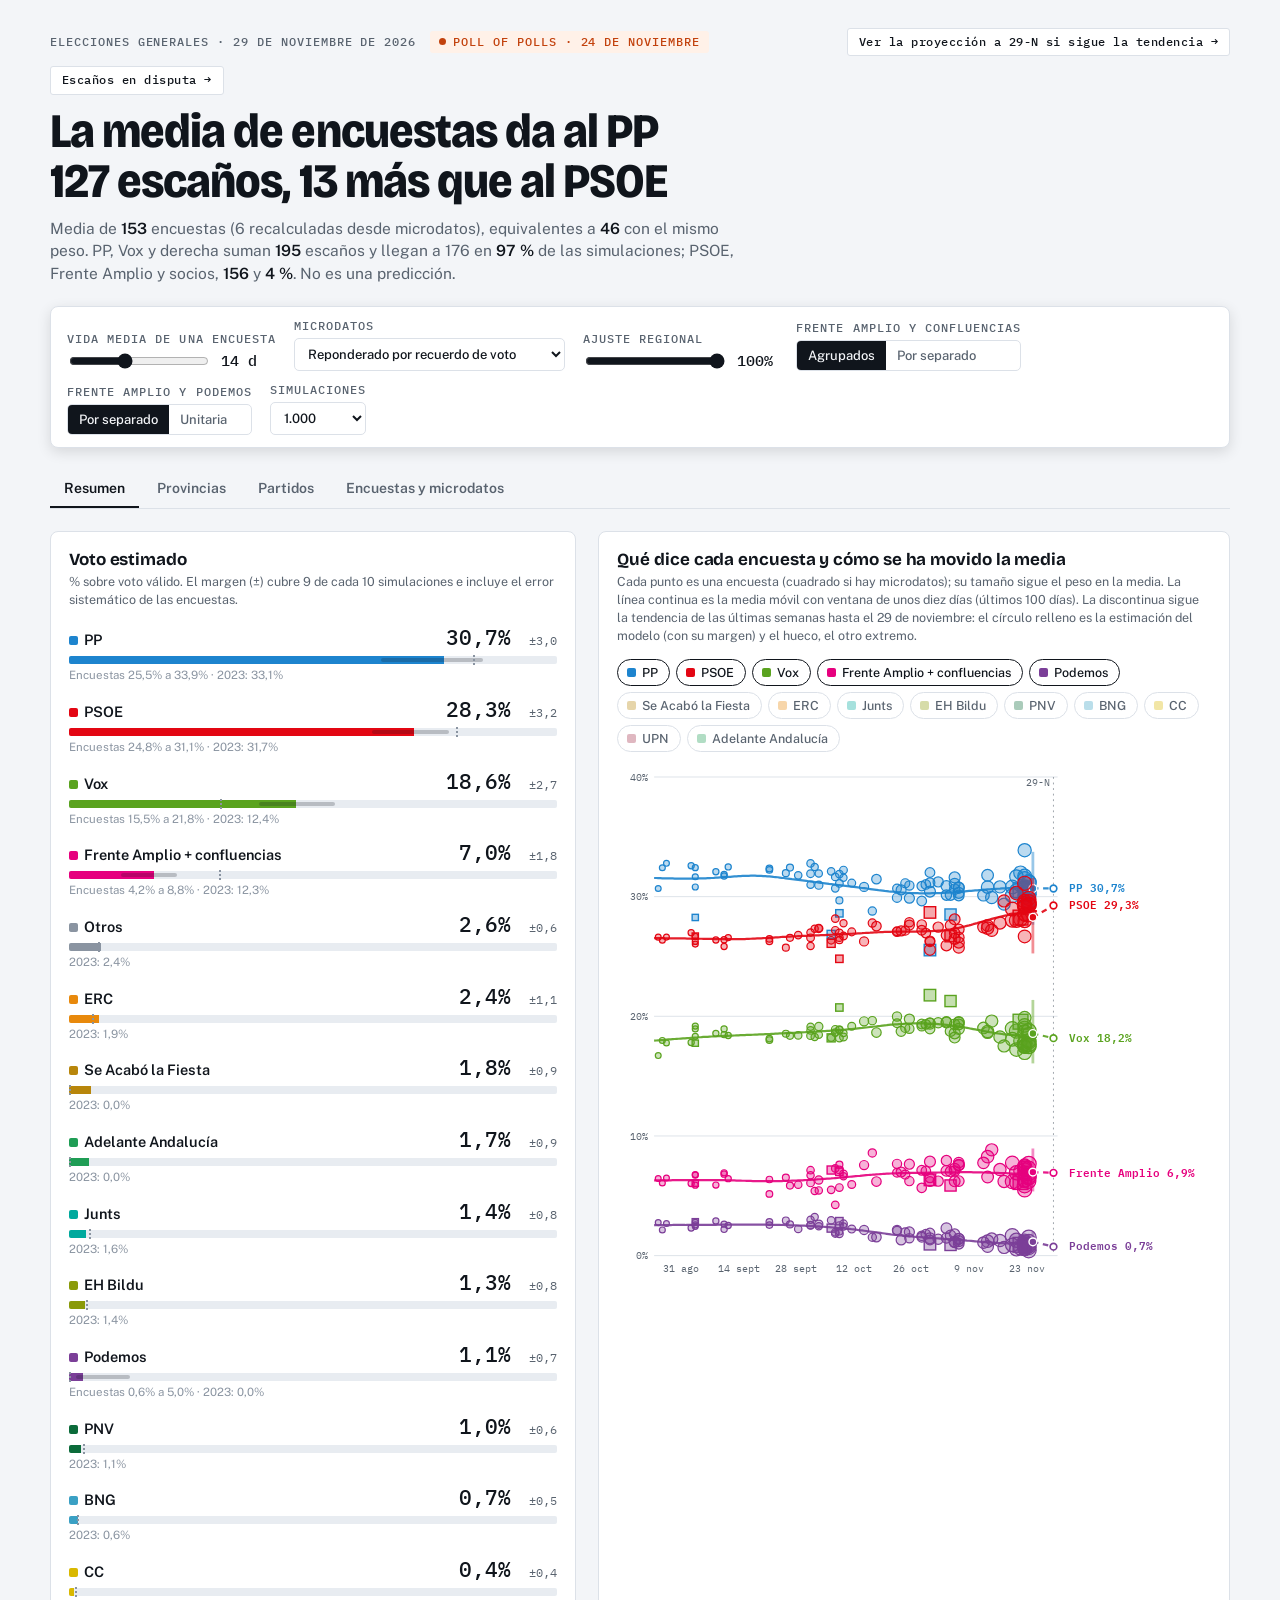
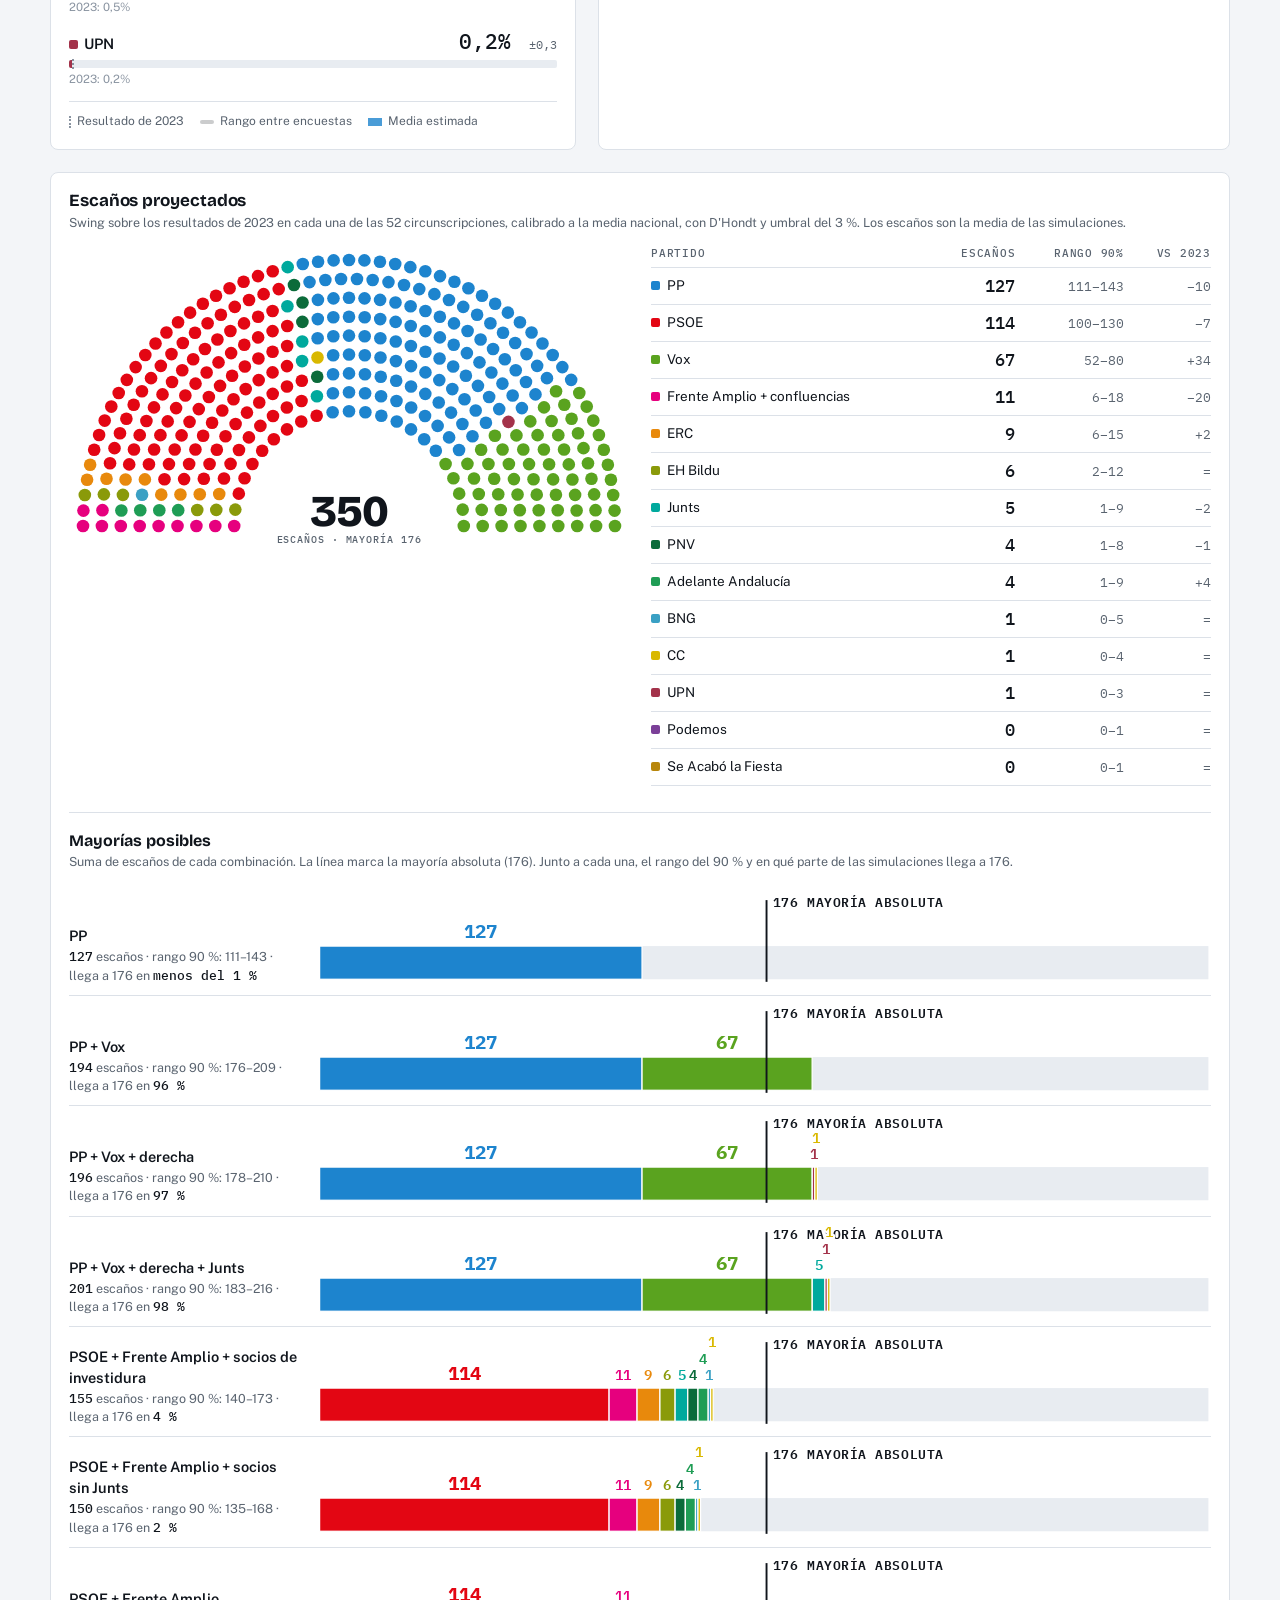
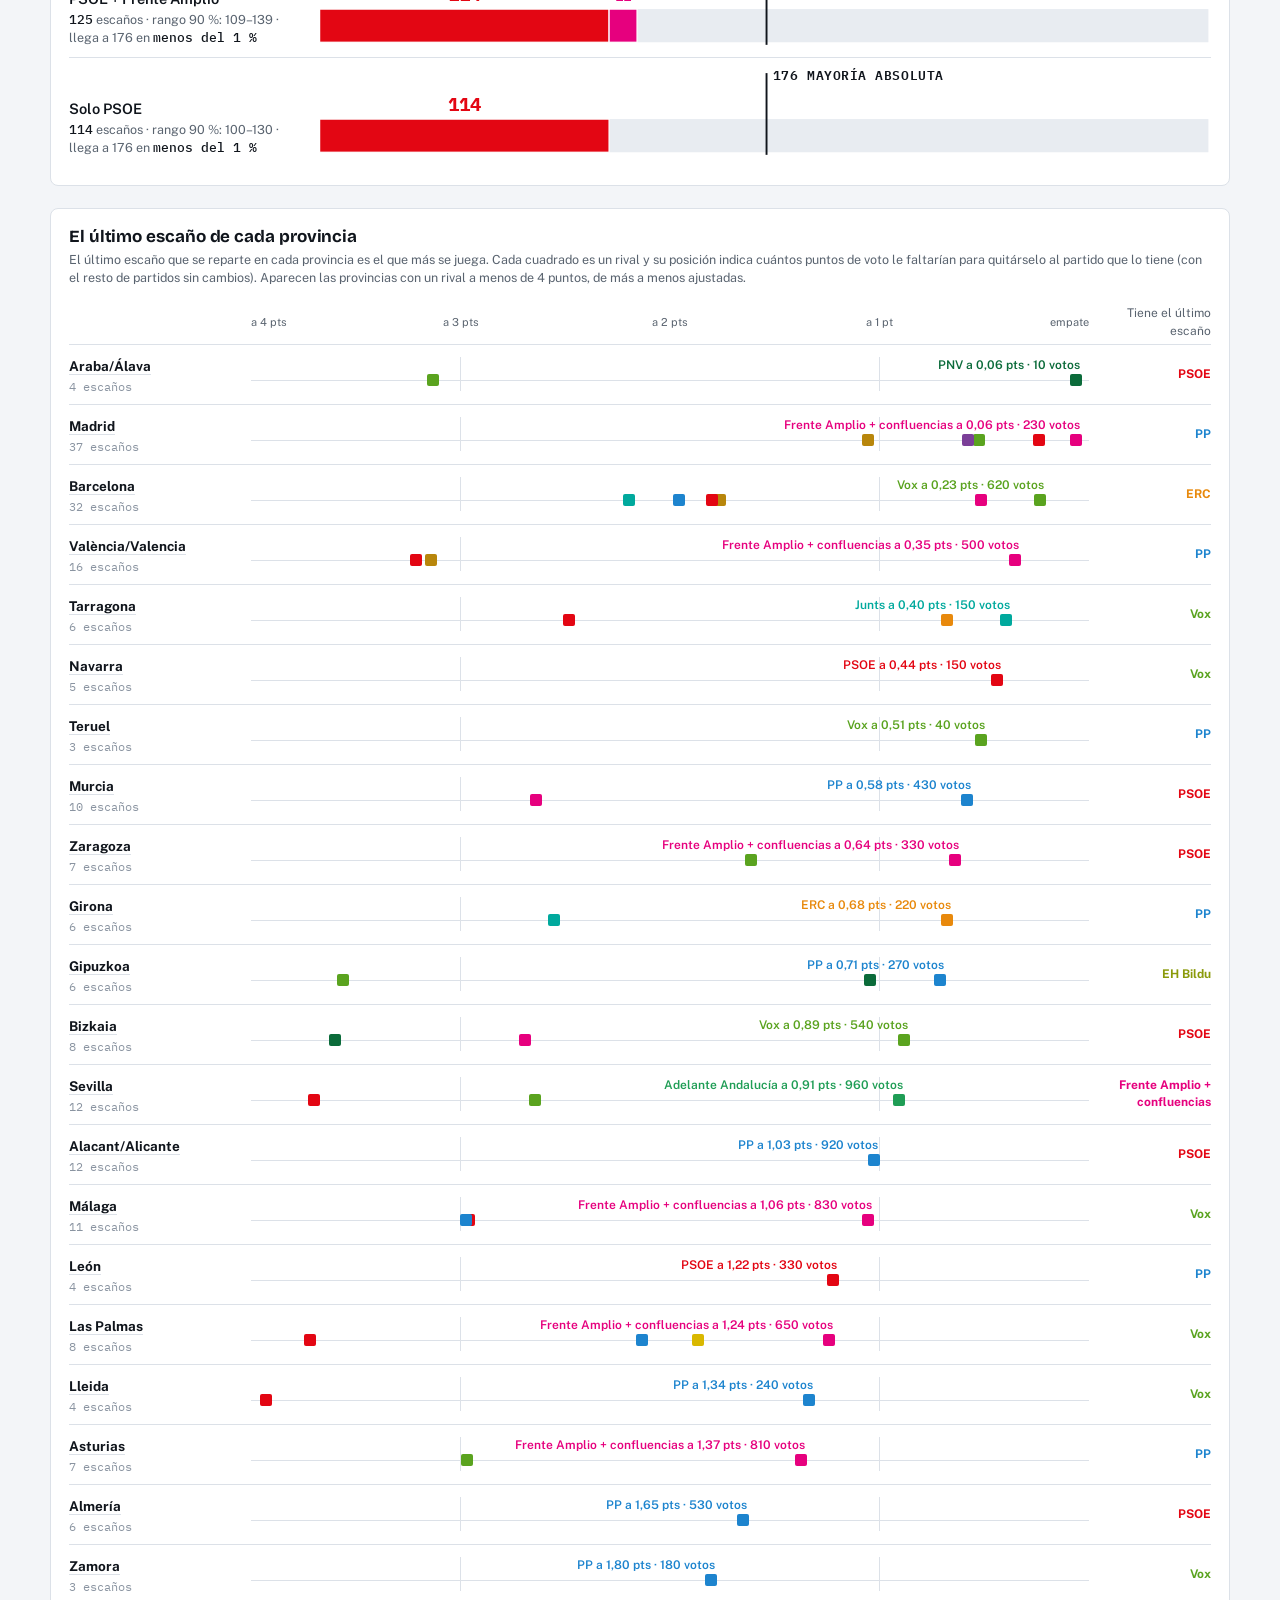
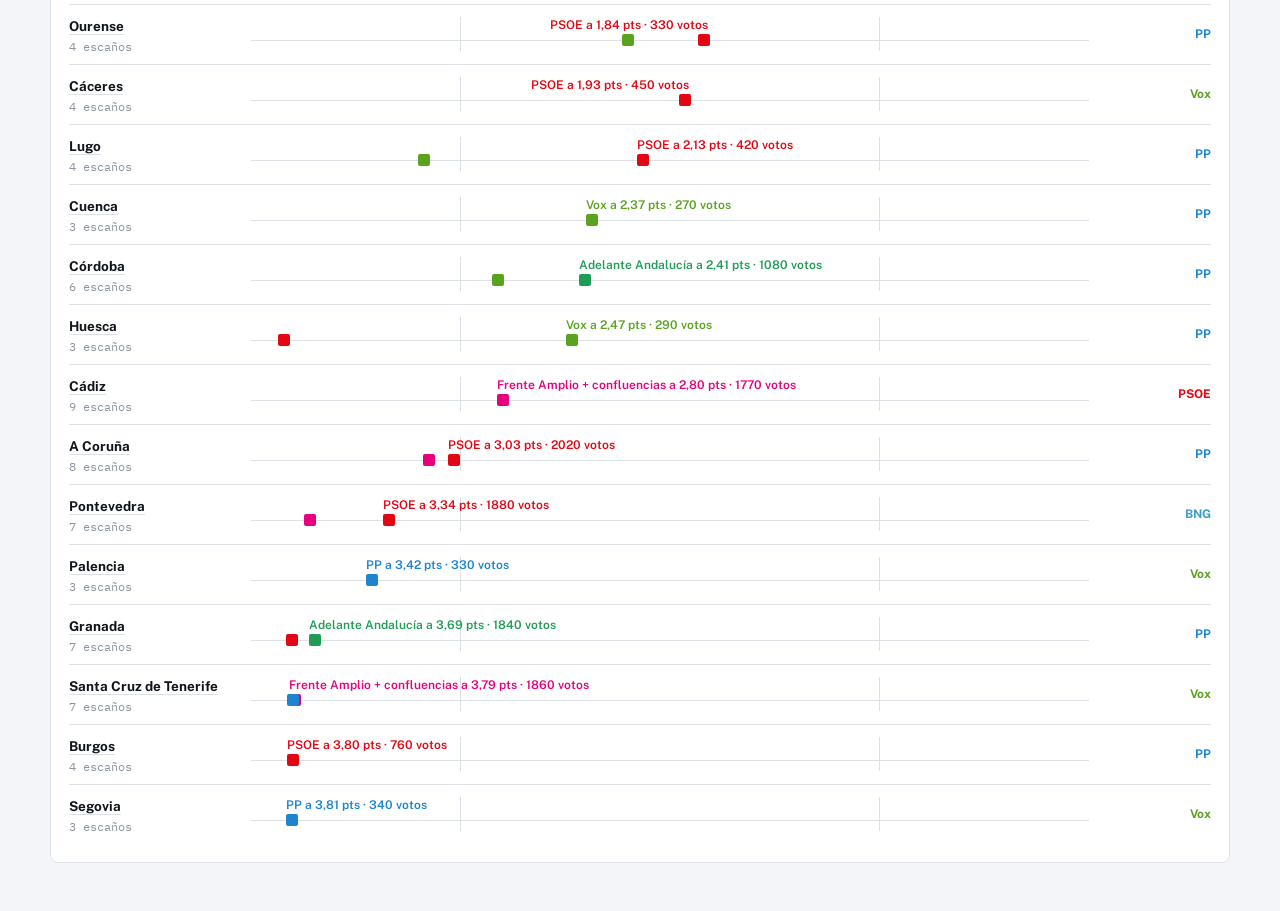
==== commit 907950e3: "Actualiza datos de disputa y encuestas Co-authored-by: Copilot App <223556219+Copilot@users.noreply." ====
--- a/index.html
+++ b/index.html
@@ -501,7 +501,7 @@
 <div class="tt" id="tt"></div>
 <script>
 window.POP={mode:'now',link:'tendencia.html'};
-const D={"keys":["PP","PSOE","VOX","SUMAR","PODEMOS","SALF","ERC","JUNTS","BILDU","PNV","BNG","CC","UPN","ADELANTE","COMPROMIS","UPC","OTROS","BLANCO"],"parties":[{"k":"PP","name":"PP","color":"#1d84ce"},{"k":"PSOE","name":"PSOE","color":"#e30613"},{"k":"VOX","name":"Vox","color":"#5bb85d"},{"k":"SUMAR","name":"Frente Amplio","color":"#e6007e"},{"k":"PODEMOS","name":"Podemos","color":"#7b3f98"},{"k":"SALF","name":"Se Acabó la Fiesta","color":"#d4a017"},{"k":"ERC","name":"ERC","color":"#f7a600"},{"k":"JUNTS","name":"Junts","color":"#00c3b2"},{"k":"BILDU","name":"EH Bildu","color":"#b5cf18"},{"k":"PNV","name":"PNV","color":"#008c45"},{"k":"BNG","name":"BNG","color":"#6fb5e0"},{"k":"CC","name":"CC","color":"#f4c20d"},{"k":"UPN","name":"UPN","color":"#a02c2c"},{"k":"ADELANTE","name":"Adelante Andalucía","color":"#1f9d55"},{"k":"COMPROMIS","name":"Compromís-Front Valencià","color":"#e4572e"},{"k":"UPC","name":"Unidad del Pueblo Canario","color":"#2a6f97"},{"k":"OTROS","name":"Otros","color":"#8c8c8c"}],"prov":[{"id":"04","name":"Almería","seats":6,"ccaa":"01","valid":318470,"sh":[0.41053,0.28961,0.21354,0.06643,0.0,0.0,0.0,0.0,0.0,0.0,0.0,0.0,0.0,0.0,0.0,0.0,0.01215,0.00774],"salf":0.07013,"adelR":0.323},{"id":"11","name":"Cádiz","seats":9,"ccaa":"01","valid":634270,"sh":[0.34825,0.33174,0.15187,0.12854,0.0,0.0,0.0,0.0,0.0,0.0,0.0,0.0,0.0,0.0142,0.0,0.0,0.0142,0.0112],"salf":0.06479,"adelR":1.4974},{"id":"14","name":"Córdoba","seats":6,"ccaa":"01","valid":446499,"sh":[0.37947,0.32113,0.13949,0.13679,0.0,0.0,0.0,0.0,0.0,0.0,0.0,0.0,0.0,0.0,0.0,0.0,0.01337,0.00974],"salf":0.05332,"adelR":0.871},{"id":"18","name":"Granada","seats":7,"ccaa":"01","valid":498260,"sh":[0.37045,0.32995,0.16152,0.11608,0.0,0.0,0.0,0.0,0.0,0.0,0.0,0.0,0.0,0.0,0.0,0.0,0.01387,0.00814],"salf":0.05977,"adelR":0.7128},{"id":"21","name":"Huelva","seats":5,"ccaa":"01","valid":256123,"sh":[0.36462,0.35952,0.14637,0.10391,0.0,0.0,0.0,0.0,0.0,0.0,0.0,0.0,0.0,0.0,0.0,0.0,0.01617,0.00941],"salf":0.04885,"adelR":0.8363},{"id":"23","name":"Jaén","seats":5,"ccaa":"01","valid":367203,"sh":[0.37358,0.36296,0.14766,0.07954,0.0,0.0,0.0,0.0,0.0,0.0,0.0,0.0,0.0,0.0,0.0,0.0,0.02945,0.0068],"salf":0.04446,"adelR":0.4552},{"id":"29","name":"Málaga","seats":11,"ccaa":"01","valid":782764,"sh":[0.38345,0.30327,0.16483,0.1223,0.0,0.0,0.0,0.0,0.0,0.0,0.0,0.0,0.0,0.0,0.0,0.0,0.01656,0.00959],"salf":0.07427,"adelR":0.9733},{"id":"41","name":"Sevilla","seats":12,"ccaa":"01","valid":1054783,"sh":[0.334,0.36629,0.13323,0.14001,0.0,0.0,0.0,0.0,0.0,0.0,0.0,0.0,0.0,0.0,0.0,0.0,0.01609,0.01038],"salf":0.06302,"adelR":1.3448},{"id":"22","name":"Huesca","seats":3,"ccaa":"02","valid":118952,"sh":[0.38303,0.33542,0.12671,0.11453,0.0,0.0,0.0,0.0,0.0,0.0,0.0,0.0,0.0,0.0,0.0,0.0,0.03007,0.01023],"salf":0.04682},{"id":"44","name":"Teruel","seats":3,"ccaa":"02","valid":75484,"sh":[0.35103,0.29209,0.13115,0.05406,0.0,0.0,0.0,0.0,0.0,0.0,0.0,0.0,0.0,0.0,0.0,0.0,0.16623,0.00543],"salf":0.04641},{"id":"50","name":"Zaragoza","seats":7,"ccaa":"02","valid":514702,"sh":[0.36055,0.30807,0.15323,0.13449,0.0,0.0,0.0,0.0,0.0,0.0,0.0,0.0,0.0,0.0,0.0,0.0,0.03455,0.00912],"salf":0.05239},{"id":"33","name":"Asturias","seats":7,"ccaa":"03","valid":588464,"sh":[0.35616,0.34375,0.12475,0.14888,0.0,0.0,0.0,0.0,0.0,0.0,0.0,0.0,0.0,0.0,0.0,0.0,0.01613,0.01033],"salf":0.03281},{"id":"07","name":"Illes Balears","seats":8,"ccaa":"04","valid":500949,"sh":[0.35647,0.30137,0.1522,0.16588,0.0,0.0,0.0,0.0,0.0,0.0,0.0,0.0,0.0,0.0,0.0,0.0,0.01469,0.00939],"salf":0.05347},{"id":"35","name":"Las Palmas","seats":8,"ccaa":"05","valid":526815,"sh":[0.25856,0.33185,0.1462,0.10254,0.0,0.0,0.0,0.0,0.0,0.0,0.0,0.06324,0.0,0.0,0.0,0.0,0.09179,0.00581],"salf":0.06761},{"id":"38","name":"Santa Cruz de Tenerife","seats":7,"ccaa":"05","valid":489923,"sh":[0.35357,0.33583,0.0,0.10885,0.0,0.0,0.0,0.0,0.0,0.0,0.0,0.16613,0.0,0.0,0.0,0.0,0.02523,0.01039],"shb":[0.312202,0.296538,0.117,0.096115,0.0,0.0,0.0,0.0,0.0,0.0,0.0,0.146693,0.0,0.0,0.0,0.0,0.022278,0.009174],"salf":0.0587},{"id":"39","name":"Cantabria","seats":5,"ccaa":"06","valid":346757,"sh":[0.42103,0.33327,0.14064,0.0844,0.0,0.0,0.0,0.0,0.0,0.0,0.0,0.0,0.0,0.0,0.0,0.0,0.01125,0.00941],"salf":0.05684},{"id":"02","name":"Albacete","seats":4,"ccaa":"08","valid":220337,"sh":[0.39971,0.34486,0.16629,0.07122,0.0,0.0,0.0,0.0,0.0,0.0,0.0,0.0,0.0,0.0,0.0,0.0,0.0096,0.00832],"salf":0.05654},{"id":"13","name":"Ciudad Real","seats":5,"ccaa":"08","valid":282037,"sh":[0.40569,0.35374,0.16284,0.06115,0.0,0.0,0.0,0.0,0.0,0.0,0.0,0.0,0.0,0.0,0.0,0.0,0.00823,0.00834],"salf":0.04124},{"id":"16","name":"Cuenca","seats":3,"ccaa":"08","valid":113441,"sh":[0.39808,0.37339,0.15568,0.05538,0.0,0.0,0.0,0.0,0.0,0.0,0.0,0.0,0.0,0.0,0.0,0.0,0.00893,0.00854],"salf":0.03887},{"id":"19","name":"Guadalajara","seats":3,"ccaa":"08","valid":140174,"sh":[0.3638,0.32949,0.19272,0.09132,0.0,0.0,0.0,0.0,0.0,0.0,0.0,0.0,0.0,0.0,0.0,0.0,0.01452,0.00815],"salf":0.06509},{"id":"45","name":"Toledo","seats":6,"ccaa":"08","valid":385711,"sh":[0.37934,0.32537,0.19677,0.08194,0.0,0.0,0.0,0.0,0.0,0.0,0.0,0.0,0.0,0.0,0.0,0.0,0.00981,0.00677],"salf":0.04863},{"id":"05","name":"Ávila","seats":3,"ccaa":"07","valid":97102,"sh":[0.43362,0.27271,0.15432,0.05096,0.0,0.0,0.0,0.0,0.0,0.0,0.0,0.0,0.0,0.0,0.0,0.0,0.08188,0.00651],"salf":0.04191},{"id":"09","name":"Burgos","seats":4,"ccaa":"07","valid":200467,"sh":[0.40724,0.3445,0.12759,0.08605,0.0,0.0,0.0,0.0,0.0,0.0,0.0,0.0,0.0,0.0,0.0,0.0,0.02539,0.00923],"salf":0.0396},{"id":"24","name":"León","seats":4,"ccaa":"07","valid":271336,"sh":[0.36975,0.33626,0.12892,0.06688,0.0,0.0,0.0,0.0,0.0,0.0,0.0,0.0,0.0,0.0,0.0,0.0,0.09238,0.00581],"salf":0.04011},{"id":"34","name":"Palencia","seats":3,"ccaa":"07","valid":96210,"sh":[0.42048,0.34665,0.12906,0.0602,0.0,0.0,0.0,0.0,0.0,0.0,0.0,0.0,0.0,0.0,0.0,0.0,0.03495,0.00866],"salf":0.0404},{"id":"37","name":"Salamanca","seats":4,"ccaa":"07","valid":196638,"sh":[0.47018,0.30409,0.1472,0.0547,0.0,0.0,0.0,0.0,0.0,0.0,0.0,0.0,0.0,0.0,0.0,0.0,0.01544,0.00839],"salf":0.03669},{"id":"40","name":"Segovia","seats":3,"ccaa":"07","valid":88069,"sh":[0.45093,0.30562,0.14132,0.0801,0.0,0.0,0.0,0.0,0.0,0.0,0.0,0.0,0.0,0.0,0.0,0.0,0.01209,0.00994],"salf":0.04376},{"id":"42","name":"Soria","seats":2,"ccaa":"07","valid":50108,"sh":[0.37216,0.29488,0.09769,0.03351,0.0,0.0,0.0,0.0,0.0,0.0,0.0,0.0,0.0,0.0,0.0,0.0,0.19608,0.00569],"salf":0.03107},{"id":"47","name":"Valladolid","seats":5,"ccaa":"07","valid":314159,"sh":[0.40903,0.32741,0.15182,0.08815,0.0,0.0,0.0,0.0,0.0,0.0,0.0,0.0,0.0,0.0,0.0,0.0,0.01589,0.0077],"salf":0.04513},{"id":"49","name":"Zamora","seats":3,"ccaa":"07","valid":101688,"sh":[0.44794,0.32448,0.13225,0.05635,0.0,0.0,0.0,0.0,0.0,0.0,0.0,0.0,0.0,0.0,0.0,0.0,0.02992,0.00907],"salf":0.03273},{"id":"08","name":"Barcelona","seats":32,"ccaa":"09","valid":2646496,"sh":[0.1375,0.35743,0.07564,0.15209,0.0,0.0,0.12333,0.09678,0.0,0.0,0.0,0.0,0.0,0.0,0.0,0.0,0.04927,0.00796],"salf":0.02837},{"id":"17","name":"Girona","seats":6,"ccaa":"09","valid":320721,"sh":[0.09686,0.28906,0.0703,0.10941,0.0,0.0,0.14726,0.19617,0.0,0.0,0.0,0.0,0.0,0.0,0.0,0.0,0.08164,0.00929],"salf":0.02175},{"id":"25","name":"Lleida","seats":4,"ccaa":"09","valid":182829,"sh":[0.12819,0.29454,0.06809,0.07883,0.0,0.0,0.18633,0.1804,0.0,0.0,0.0,0.0,0.0,0.0,0.0,0.0,0.05236,0.01126],"salf":0.02312},{"id":"43","name":"Tarragona","seats":6,"ccaa":"09","valid":366059,"sh":[0.13863,0.32909,0.10353,0.11334,0.0,0.0,0.15079,0.11089,0.0,0.0,0.0,0.0,0.0,0.0,0.0,0.0,0.04508,0.00865],"salf":0.03378},{"id":"06","name":"Badajoz","seats":5,"ccaa":"11","valid":390067,"sh":[0.37862,0.39204,0.13666,0.06813,0.0,0.0,0.0,0.0,0.0,0.0,0.0,0.0,0.0,0.0,0.0,0.0,0.01628,0.00827],"salf":0.03598},{"id":"10","name":"Cáceres","seats":4,"ccaa":"11","valid":234341,"sh":[0.38076,0.38862,0.13599,0.06902,0.0,0.0,0.0,0.0,0.0,0.0,0.0,0.0,0.0,0.0,0.0,0.0,0.01827,0.00734],"salf":0.03209},{"id":"15","name":"A Coruña","seats":8,"ccaa":"12","valid":667656,"sh":[0.4314,0.28186,0.0503,0.1219,0.0,0.0,0.0,0.0,0.0,0.0,0.10034,0.0,0.0,0.0,0.0,0.0,0.00643,0.00778],"salf":0.01999},{"id":"27","name":"Lugo","seats":4,"ccaa":"12","valid":194950,"sh":[0.50324,0.30324,0.04271,0.05156,0.0,0.0,0.0,0.0,0.0,0.0,0.08732,0.0,0.0,0.0,0.0,0.0,0.00551,0.00642],"salf":0.01654},{"id":"32","name":"Ourense","seats":4,"ccaa":"12","valid":180569,"sh":[0.49934,0.30381,0.04658,0.05421,0.0,0.0,0.0,0.0,0.0,0.0,0.08367,0.0,0.0,0.0,0.0,0.0,0.00624,0.00614],"salf":0.01808},{"id":"36","name":"Pontevedra","seats":7,"ccaa":"12","valid":563541,"sh":[0.39631,0.31478,0.04733,0.13237,0.0,0.0,0.0,0.0,0.0,0.0,0.09445,0.0,0.0,0.0,0.0,0.0,0.0079,0.00686],"salf":0.02258},{"id":"28","name":"Madrid","seats":37,"ccaa":"13","valid":3564709,"sh":[0.40513,0.2789,0.14024,0.15445,0.0,0.0,0.0,0.0,0.0,0.0,0.0,0.0,0.0,0.0,0.0,0.0,0.01315,0.00812],"salf":0.05056},{"id":"31","name":"Navarra","seats":5,"ccaa":"15","valid":339106,"sh":[0.16658,0.2739,0.05679,0.12855,0.0,0.0,0.0,0.0,0.17308,0.0,0.0,0.0,0.15269,0.0,0.0,0.0,0.03989,0.00852],"salf":0.03061},{"id":"01","name":"Araba/Álava","seats":4,"ccaa":"16","valid":168026,"sh":[0.17838,0.27662,0.03874,0.1273,0.0,0.0,0.0,0.0,0.1954,0.16638,0.0,0.0,0.0,0.0,0.0,0.0,0.01287,0.0043],"salf":0.02289},{"id":"20","name":"Gipuzkoa","seats":6,"ccaa":"16","valid":372325,"sh":[0.08601,0.23277,0.0206,0.10594,0.0,0.0,0.0,0.0,0.31257,0.22666,0.0,0.0,0.0,0.0,0.0,0.0,0.01007,0.00539],"salf":0.0141},{"id":"48","name":"Bizkaia","seats":8,"ccaa":"16","valid":606197,"sh":[0.1151,0.2584,0.026,0.10919,0.0,0.0,0.0,0.0,0.20689,0.26973,0.0,0.0,0.0,0.0,0.0,0.0,0.0091,0.00559],"salf":0.01767},{"id":"30","name":"Murcia","seats":10,"ccaa":"14","valid":744355,"sh":[0.41245,0.25256,0.21844,0.09543,0.0,0.0,0.0,0.0,0.0,0.0,0.0,0.0,0.0,0.0,0.0,0.0,0.01435,0.00676],"salf":0.06571},{"id":"26","name":"La Rioja","seats":4,"ccaa":"17","valid":173197,"sh":[0.45678,0.35718,0.09744,0.0653,0.0,0.0,0.0,0.0,0.0,0.0,0.0,0.0,0.0,0.0,0.0,0.0,0.01402,0.00928],"salf":0.03664},{"id":"03","name":"Alacant/Alicante","seats":12,"ccaa":"10","valid":895206,"sh":[0.3677,0.31995,0.1626,0.12843,0.0,0.0,0.0,0.0,0.0,0.0,0.0,0.0,0.0,0.0,0.0,0.0,0.01397,0.00734],"salf":0.06015},{"id":"12","name":"Castelló/Castellón","seats":5,"ccaa":"10","valid":306525,"sh":[0.35235,0.32614,0.15903,0.14304,0.0,0.0,0.0,0.0,0.0,0.0,0.0,0.0,0.0,0.0,0.0,0.0,0.01079,0.00866],"salf":0.05106},{"id":"46","name":"València/Valencia","seats":16,"ccaa":"10","valid":1429827,"sh":[0.3368,0.32103,0.15227,0.16851,0.0,0.0,0.0,0.0,0.0,0.0,0.0,0.0,0.0,0.0,0.0,0.0,0.01383,0.00756],"salf":0.05769},{"id":"51","name":"Ceuta","seats":1,"ccaa":"18","valid":33233,"sh":[0.38778,0.33999,0.23296,0.02443,0.0,0.0,0.0,0.0,0.0,0.0,0.0,0.0,0.0,0.0,0.0,0.0,0.00496,0.00987],"salf":0.07808},{"id":"52","name":"Melilla","seats":1,"ccaa":"19","valid":27178,"sh":[0.49198,0.25359,0.15987,0.03021,0.0,0.0,0.0,0.0,0.0,0.0,0.0,0.0,0.0,0.0,0.0,0.0,0.05504,0.00931],"salf":0.05862}],"seats2023":[137,121,33,31,0,0,7,7,6,5,1,1,1,0,0,0,0],"nat2023":[0.33055,0.31702,0.12392,0.12313,0.0,0.0,0.01891,0.01603,0.01361,0.01127,0.00622,0.00468,0.00211,0.0003678428040538112,0.0,0.0,0.02398215719594619,0.0082],"regn":{"01":"Andalucía","02":"Aragón","03":"Asturias","04":"Illes Balears","05":"Canarias","06":"Cantabria","07":"Castilla y León","08":"Castilla-La Mancha","09":"Cataluña","10":"Comunitat Valenciana","11":"Extremadura","12":"Galicia","13":"Madrid","14":"Murcia","15":"Navarra","16":"País Vasco","17":"La Rioja","18":"Ceuta","19":"Melilla"},"fac":{"01":{"PP":{"f":0.924,"sd":0.0216,"raw":-0.0837,"se":0.0227},"PSOE":{"f":0.9455,"sd":0.022,"raw":-0.0577,"se":0.0226},"VOX":{"f":0.8963,"sd":0.0251,"raw":-0.1122,"se":0.0254},"SUMAR":{"f":0.8602,"sd":0.0544,"raw":-0.1658,"se":0.0571}},"02":{"PP":{"f":1.0355,"sd":0.0323,"raw":0.0427,"se":0.0365},"PSOE":{"f":1.0937,"sd":0.036,"raw":0.1045,"se":0.0386},"VOX":{"f":0.815,"sd":0.0468,"raw":-0.2237,"se":0.0489},"SUMAR":{"f":1.2071,"sd":0.0972,"raw":0.2657,"se":0.1155}},"03":{"PP":{"f":0.9796,"sd":0.0607,"raw":-0.0296,"se":0.0727},"PSOE":{"f":1.0783,"sd":0.0535,"raw":0.1056,"se":0.0633},"VOX":{"f":0.9666,"sd":0.0791,"raw":-0.0449,"se":0.091},"SUMAR":{"f":1.0902,"sd":0.1153,"raw":0.1465,"se":0.1501}},"04":{"PP":{"f":1.015,"sd":0.0559,"raw":0.0201,"se":0.065},"PSOE":{"f":1.038,"sd":0.0557,"raw":0.0541,"se":0.0671},"VOX":{"f":0.9641,"sd":0.0672,"raw":-0.0444,"se":0.0741},"SUMAR":{"f":1.1664,"sd":0.1011,"raw":0.2248,"se":0.1222}},"05":{"PP":{"f":0.9808,"sd":0.0546,"raw":-0.0257,"se":0.0629},"PSOE":{"f":1.0233,"sd":0.0463,"raw":0.0293,"se":0.0523},"VOX":{"f":1.1814,"sd":0.0517,"raw":0.1861,"se":0.0546},"SUMAR":{"f":1.1708,"sd":0.1062,"raw":0.2419,"se":0.1315},"CC":{"f":0.9763,"sd":0.1092,"raw":-0.0379,"se":0.1373}},"06":{"PP":{"f":0.9569,"sd":0.0595,"raw":-0.0623,"se":0.0707},"PSOE":{"f":1.0594,"sd":0.0574,"raw":0.086,"se":0.07},"VOX":{"f":0.9835,"sd":0.0786,"raw":-0.0219,"se":0.0902},"SUMAR":{"f":1.0991,"sd":0.1393,"raw":0.2354,"se":0.2198}},"07":{"PP":{"f":0.9787,"sd":0.0328,"raw":-0.0121,"se":0.0371},"PSOE":{"f":1.0718,"sd":0.0363,"raw":0.0771,"se":0.0389},"VOX":{"f":1.0544,"sd":0.0439,"raw":0.0573,"se":0.0457},"SUMAR":{"f":0.9539,"sd":0.1158,"raw":-0.0805,"se":0.1513}},"08":{"PP":{"f":1.0727,"sd":0.0297,"raw":0.0757,"se":0.0308},"PSOE":{"f":1.0114,"sd":0.031,"raw":0.0125,"se":0.0326},"VOX":{"f":0.7605,"sd":0.039,"raw":-0.2911,"se":0.0402},"SUMAR":{"f":0.985,"sd":0.098,"raw":-0.0215,"se":0.1168}},"09":{"PP":{"f":1.1079,"sd":0.0383,"raw":0.1166,"se":0.0408},"PSOE":{"f":0.9484,"sd":0.0236,"raw":-0.0561,"se":0.0242},"VOX":{"f":1.2298,"sd":0.0345,"raw":0.217,"se":0.0353},"SUMAR":{"f":0.8541,"sd":0.0578,"raw":-0.1758,"se":0.061},"ERC":{"f":0.9012,"sd":0.0315,"raw":-0.1073,"se":0.032},"JUNTS":{"f":1.006,"sd":0.0522,"raw":0.0065,"se":0.0546}},"10":{"PP":{"f":0.9902,"sd":0.0278,"raw":-0.0105,"se":0.0287},"PSOE":{"f":0.9698,"sd":0.0284,"raw":-0.0333,"se":0.0297},"VOX":{"f":0.9382,"sd":0.0314,"raw":-0.0664,"se":0.032},"SUMAR":{"f":1.5094,"sd":0.0515,"raw":0.4484,"se":0.0537}},"11":{"PP":{"f":1.078,"sd":0.043,"raw":0.0868,"se":0.0545},"PSOE":{"f":0.993,"sd":0.0467,"raw":0.0056,"se":0.0528},"VOX":{"f":0.8857,"sd":0.0699,"raw":-0.15,"se":0.0777},"SUMAR":{"f":1.0737,"sd":0.131,"raw":0.1512,"se":0.1911}},"12":{"PP":{"f":0.9985,"sd":0.0292,"raw":-0.0017,"se":0.0303},"PSOE":{"f":1.0622,"sd":0.0343,"raw":0.0683,"se":0.0365},"VOX":{"f":1.5003,"sd":0.0546,"raw":0.4591,"se":0.0581},"SUMAR":{"f":0.9522,"sd":0.0845,"raw":-0.0628,"se":0.0957},"BNG":{"f":1.0241,"sd":0.0556,"raw":0.0263,"se":0.0584}},"13":{"PP":{"f":1.0784,"sd":0.0239,"raw":0.0792,"se":0.0245},"PSOE":{"f":1.0394,"sd":0.0298,"raw":0.0424,"se":0.0312},"VOX":{"f":0.8774,"sd":0.0352,"raw":-0.1374,"se":0.0361},"SUMAR":{"f":1.0576,"sd":0.0576,"raw":0.0624,"se":0.0608}},"14":{"PP":{"f":1.0005,"sd":0.0484,"raw":0.0006,"se":0.0539},"PSOE":{"f":1.0298,"sd":0.0567,"raw":0.0432,"se":0.0689},"VOX":{"f":0.8321,"sd":0.0548,"raw":-0.2082,"se":0.0583},"SUMAR":{"f":0.9369,"sd":0.129,"raw":-0.134,"se":0.1848}},"15":{"PP":{"f":0.9159,"sd":0.0964,"raw":-0.3798,"se":0.2005},"PSOE":{"f":1.0863,"sd":0.0646,"raw":0.1419,"se":0.0846},"VOX":{"f":1.3222,"sd":0.1027,"raw":0.4748,"se":0.1339},"SUMAR":{"f":0.9525,"sd":0.1387,"raw":-0.1197,"se":0.2176},"BILDU":{"f":1.0725,"sd":0.0951,"raw":0.097,"se":0.112},"UPN":{"f":1.0559,"sd":0.0968,"raw":0.0766,"se":0.1148}},"16":{"PP":{"f":1.1714,"sd":0.0678,"raw":0.255,"se":0.0861},"PSOE":{"f":1.1343,"sd":0.047,"raw":0.1618,"se":0.0533},"VOX":{"f":1.4352,"sd":0.0928,"raw":0.5443,"se":0.1139},"SUMAR":{"f":0.9607,"sd":0.1086,"raw":-0.0631,"se":0.1361},"BILDU":{"f":1.0842,"sd":0.0534,"raw":0.0886,"se":0.0559},"PNV":{"f":1.0555,"sd":0.0708,"raw":0.0639,"se":0.0769}},"17":{"PP":{"f":1.0457,"sd":0.0667,"raw":0.0707,"se":0.0839},"PSOE":{"f":0.9568,"sd":0.0736,"raw":-0.0962,"se":0.1086},"VOX":{"f":1.1684,"sd":0.1029,"raw":0.2654,"se":0.1344},"SUMAR":{"f":1.1151,"sd":0.1536,"raw":0.4003,"se":0.2944}},"18":{"PP":{"f":1.0443,"sd":0.1047,"raw":0.4635,"se":0.3425},"PSOE":{"f":1.0045,"sd":0.0981,"raw":0.1202,"se":0.5049},"VOX":{"f":0.97,"sd":0.1575,"raw":-0.9644,"se":0.8855},"SUMAR":{"f":0.9999,"sd":0.18,"raw":-4.9481,"se":34.2892}},"19":{"PP":{"f":0.9795,"sd":0.1084,"raw":-0.7293,"se":0.6431},"PSOE":{"f":1.1124,"sd":0.0943,"raw":0.9681,"se":0.2844},"VOX":{"f":0.9956,"sd":0.1545,"raw":-0.0648,"se":0.5916},"SUMAR":{"f":0.9998,"sd":0.18,"raw":-5.1603,"se":31.4185}}},"regPolls":[{"rg":"02","name":"A+M / Heraldo de Aragón","ini":"2026-10-01","fin":"2026-10-06","n":2200,"pub":"2026-10-12","v":{"PP":0.345,"PSOE":0.297,"VOX":0.175},"nota":"Online, ±2,1 %. Sumar 5,4 y CHA 6,6 no se usan (la base 2023 de Sumar incluye CHA); Aragón Existe 3,3","nat":{"PP":0.32428634426085096,"PSOE":0.26305968918170874,"VOX":0.18686349631743523,"SUMAR":0.0615314550606592},"n_nat":18},{"rg":"12","name":"Sondaxe / La Voz de Galicia","ini":"2026-09-09","fin":"2026-09-24","n":1223,"pub":"2026-09-27","v":{"PP":0.403,"PSOE":0.267,"VOX":0.085,"SUMAR":0.064,"BNG":0.14},"nota":"Publicada a finales de septiembre (fecha de publicación aproximada)","nat":{"PP":0.33215630168520605,"PSOE":0.2568953001495258,"VOX":0.18488350815201715,"SUMAR":0.06057307158120536},"n_nat":8},{"rg":"10","name":"SocioMétrica / El Español","ini":"2026-10-01","fin":"2026-10-07","n":1100,"pub":"2026-10-10","v":{"PP":0.353,"PSOE":0.257,"VOX":0.224},"nota":"Frente Amplio/Compromís no se usan: la fuente da Compromís 8,2 y Sumar sin dato, y aquí el FA va dentro de Compromís","nat":{"PP":0.3235786672568993,"PSOE":0.2622930785003873,"VOX":0.18748354834081257,"SUMAR":0.06301507888150476},"n_nat":19},{"rg":"01","name":"CENTRA / Junta de Andalucía","ini":"2026-10-22","fin":"2026-11-11","n":2400,"pub":"2026-11-23","v":{"PP":0.313,"PSOE":0.25,"VOX":0.19,"SUMAR":0.073},"nota":"Telefónica (CATI), dos oleadas de 1.200 (22-28 oct y 5-11 nov), ±2,0 %. Estimación de voto publicada; Adelante Andalucía 10,0 % entra en su propia base andaluza. Microdatos no publicados","nat":{"PP":0.31350763875323523,"PSOE":0.2623440725594111,"VOX":0.19330730033724128,"SUMAR":0.07065103506346108},"n_nat":23}],"tau":0.18,"nreg":{"01":[833,252.0],"02":[126,46.7],"03":[126,47.6],"04":[123,64.8],"05":[219,46.7],"06":[127,56.7],"07":[207,68.6],"08":[242,89.7],"09":[760,197.1],"10":[510,190.3],"11":[124,47.0],"12":[299,76.5],"13":[672,239.1],"14":[145,54.0],"15":[122,54.3],"16":[237,94.8],"17":[114,37.5],"18":[18,8.5],"19":[20,10.1]},"micro":{"cis":{"id":"CIS 3582","n":5024,"field":"2026-10-06","nA":2062.4,"nB":1503.3,"A":[0.20134,0.34,0.14524,0.07579,0.03144,0.0146,0.02828,0.01337,0.01118,0.00457,0.0091,0.00202,0.00042,0.00653,0.0,0.0,0.07788,0.03823],"B":[0.26846,0.26097,0.18196,0.07101,0.02964,0.0157,0.0205,0.01228,0.00992,0.00498,0.0091,0.00162,0.00097,0.00627,0.0,0.0,0.07535,0.03125],"C":[0.26963,0.26071,0.18144,0.07131,0.02978,0.01568,0.02037,0.0122,0.00989,0.00491,0.00902,0.00172,0.00095,0.00624,0.0,0.0,0.07523,0.03091],"trans":{"BILDU":{"ADELANTE":0.0,"BILDU":0.7691,"BLANCO":0.0,"BNG":0.0,"CC":0.0,"ERC":0.0,"JUNTS":0.0,"OTROS":0.0871,"PNV":0.0,"PODEMOS":0.0464,"PP":0.0,"PSOE":0.071,"SALF":0.0,"SUMAR":0.0265,"UPN":0.0,"VOX":0.0},"BNG":{"ADELANTE":0.0,"BILDU":0.0,"BLANCO":0.0212,"BNG":0.7666,"CC":0.0,"ERC":0.0,"JUNTS":0.0,"OTROS":0.0183,"PNV":0.0,"PODEMOS":0.1083,"PP":0.045,"PSOE":0.0407,"SALF":0.0,"SUMAR":0.0,"UPN":0.0,"VOX":0.0},"CC":{"ADELANTE":0.0,"BILDU":0.0,"BLANCO":0.0,"BNG":0.0,"CC":0.3711,"ERC":0.0,"JUNTS":0.0,"OTROS":0.0705,"PNV":0.0,"PODEMOS":0.0,"PP":0.1794,"PSOE":0.2261,"SALF":0.1199,"SUMAR":0.0,"UPN":0.0,"VOX":0.033},"ERC":{"ADELANTE":0.0,"BILDU":0.0,"BLANCO":0.0083,"BNG":0.0,"CC":0.0,"ERC":0.6864,"JUNTS":0.021,"OTROS":0.1229,"PNV":0.0,"PODEMOS":0.0,"PP":0.0,"PSOE":0.1493,"SALF":0.0,"SUMAR":0.0,"UPN":0.0,"VOX":0.012},"JUNTS":{"ADELANTE":0.0,"BILDU":0.0,"BLANCO":0.0255,"BNG":0.0,"CC":0.0,"ERC":0.0213,"JUNTS":0.6117,"OTROS":0.0574,"PNV":0.0,"PODEMOS":0.0146,"PP":0.0108,"PSOE":0.17,"SALF":0.0407,"SUMAR":0.0,"UPN":0.0,"VOX":0.048},"PNV":{"ADELANTE":0.0,"BILDU":0.1675,"BLANCO":0.0,"BNG":0.0,"CC":0.0,"ERC":0.0,"JUNTS":0.0,"OTROS":0.09,"PNV":0.5474,"PODEMOS":0.0,"PP":0.0553,"PSOE":0.1398,"SALF":0.0,"SUMAR":0.0,"UPN":0.0,"VOX":0.0},"PP":{"ADELANTE":0.0,"BILDU":0.0,"BLANCO":0.02,"BNG":0.0013,"CC":0.0,"ERC":0.0,"JUNTS":0.0,"OTROS":0.0204,"PNV":0.0,"PODEMOS":0.0008,"PP":0.7894,"PSOE":0.0062,"SALF":0.0081,"SUMAR":0.0008,"UPN":0.0001,"VOX":0.1528},"PSOE":{"ADELANTE":0.0034,"BILDU":0.0005,"BLANCO":0.0153,"BNG":0.0039,"CC":0.0022,"ERC":0.0079,"JUNTS":0.0024,"OTROS":0.0472,"PNV":0.0,"PODEMOS":0.0159,"PP":0.0549,"PSOE":0.7711,"SALF":0.0029,"SUMAR":0.0459,"UPN":0.0004,"VOX":0.0261},"SUMAR":{"ADELANTE":0.0259,"BILDU":0.0057,"BLANCO":0.0149,"BNG":0.0113,"CC":0.0,"ERC":0.0356,"JUNTS":0.0,"OTROS":0.0942,"PNV":0.0029,"PODEMOS":0.197,"PP":0.0054,"PSOE":0.1649,"SALF":0.0,"SUMAR":0.4392,"UPN":0.0,"VOX":0.0032},"UPN":{"ADELANTE":0.0,"BILDU":0.0,"BLANCO":0.0,"BNG":0.0,"CC":0.0,"ERC":0.0,"JUNTS":0.0,"OTROS":0.1838,"PNV":0.0,"PODEMOS":0.0,"PP":0.0,"PSOE":0.0,"SALF":0.0,"SUMAR":0.0,"UPN":0.6434,"VOX":0.1728},"VOX":{"ADELANTE":0.0,"BILDU":0.0,"BLANCO":0.0066,"BNG":0.0,"CC":0.0,"ERC":0.0,"JUNTS":0.0,"OTROS":0.0166,"PNV":0.0,"PODEMOS":0.0,"PP":0.0873,"PSOE":0.0073,"SALF":0.0579,"SUMAR":0.0,"UPN":0.0,"VOX":0.8242}}},"cis9":{"id":"CIS 3577","n":4042,"field":"2026-09-02","nA":1917.2,"nB":1532.1,"A":[0.22805,0.31614,0.14988,0.06837,0.03952,0.01725,0.02143,0.00731,0.01161,0.00491,0.00706,0.00287,0.00045,0.00543,0.0,0.0,0.08173,0.03799],"B":[0.2826,0.26702,0.17753,0.05988,0.0365,0.019,0.02009,0.00737,0.0122,0.00541,0.00435,0.00182,0.00127,0.00486,0.0,0.0,0.07463,0.02545],"C":[0.28233,0.2692,0.17592,0.05973,0.03644,0.0189,0.02047,0.00738,0.01204,0.00552,0.00451,0.0018,0.00125,0.00485,0.0,0.0,0.07443,0.02523]},"cis11":{"id":"CIS 3584","n":44893,"field":"2026-10-30","nA":21784.1,"nB":14876.6,"A":[0.21188,0.3549,0.17474,0.07129,0.01421,0.01582,0.03367,0.00944,0.01563,0.0057,0.00933,0.00201,0.00242,0.01453,0.0,0.0,0.0477,0.01674],"B":[0.25536,0.2868,0.21766,0.06306,0.01227,0.02007,0.02947,0.00972,0.01355,0.00632,0.00676,0.00216,0.00259,0.01288,0.0,0.0,0.04802,0.0133],"C":[0.25562,0.28738,0.21659,0.06314,0.01228,0.01996,0.02958,0.00989,0.01347,0.00637,0.00678,0.00227,0.00264,0.01288,0.0,0.0,0.04795,0.01321]},"d40":{"id":"40dB flash (microdatos)","n":800,"field":"2026-10-08","nA":681.8,"nB":477.0,"A":[0.24283,0.27574,0.23259,0.058,0.02193,0.02447,0.02397,0.02006,0.01127,0.00799,0.00861,0.00525,0.00335,0.00883,0.0,0.0,0.02864,0.02646],"B":[0.28605,0.24805,0.20734,0.06943,0.03713,0.01989,0.03018,0.01642,0.00663,0.00724,0.00503,0.0045,0.00236,0.01128,0.0,0.0,0.02737,0.0211],"C":[0.28578,0.25064,0.2057,0.06944,0.03716,0.01985,0.03002,0.01639,0.00656,0.00716,0.00497,0.00449,0.00233,0.01128,0.0,0.0,0.02723,0.021],"B_unitaria":[0.27649,0.23618,0.22102,0.1165,0.0,0.01829,0.03554,0.01674,0.00837,0.0082,0.00439,0.00317,0.00235,0.01619,0.0,0.0,0.0146,0.02196],"A_unitaria":[0.2351,0.26409,0.23871,0.09777,0.0,0.02298,0.02774,0.02111,0.01411,0.00958,0.0088,0.00363,0.00332,0.01452,0.0,0.0,0.01418,0.02438],"bonus":1.093,"trans":{"BILDU":{"ADELANTE":0.0,"BILDU":0.6849,"BLANCO":0.0,"BNG":0.0,"CC":0.0,"ERC":0.0,"JUNTS":0.0,"OTROS":0.0,"PNV":0.0,"PODEMOS":0.0,"PP":0.0,"PSOE":0.3151,"SALF":0.0,"SUMAR":0.0,"UPN":0.0,"VOX":0.0},"BNG":{"ADELANTE":0.0,"BILDU":0.0,"BLANCO":0.0,"BNG":0.8491,"CC":0.0,"ERC":0.0,"JUNTS":0.0,"OTROS":0.0,"PNV":0.0,"PODEMOS":0.0,"PP":0.0,"PSOE":0.0897,"SALF":0.0612,"SUMAR":0.0,"UPN":0.0,"VOX":0.0},"CC":{"ADELANTE":0.0,"BILDU":0.0,"BLANCO":0.0,"BNG":0.0,"CC":0.6614,"ERC":0.0,"JUNTS":0.0,"OTROS":0.0,"PNV":0.0,"PODEMOS":0.0,"PP":0.3386,"PSOE":0.0,"SALF":0.0,"SUMAR":0.0,"UPN":0.0,"VOX":0.0},"ERC":{"ADELANTE":0.0,"BILDU":0.0,"BLANCO":0.0,"BNG":0.0,"CC":0.0,"ERC":0.8075,"JUNTS":0.0,"OTROS":0.0485,"PNV":0.0,"PODEMOS":0.0,"PP":0.0,"PSOE":0.0,"SALF":0.0,"SUMAR":0.068,"UPN":0.0,"VOX":0.076},"JUNTS":{"ADELANTE":0.0,"BILDU":0.0,"BLANCO":0.0,"BNG":0.0,"CC":0.0,"ERC":0.1085,"JUNTS":0.7591,"OTROS":0.0,"PNV":0.0,"PODEMOS":0.0654,"PP":0.0,"PSOE":0.0,"SALF":0.0,"SUMAR":0.0,"UPN":0.0,"VOX":0.067},"PNV":{"ADELANTE":0.0,"BILDU":0.0,"BLANCO":0.0,"BNG":0.0,"CC":0.0,"ERC":0.0,"JUNTS":0.0,"OTROS":0.0,"PNV":0.7364,"PODEMOS":0.0,"PP":0.2636,"PSOE":0.0,"SALF":0.0,"SUMAR":0.0,"UPN":0.0,"VOX":0.0},"PP":{"ADELANTE":0.0,"BILDU":0.0,"BLANCO":0.0037,"BNG":0.0,"CC":0.0,"ERC":0.0,"JUNTS":0.0,"OTROS":0.0,"PNV":0.0,"PODEMOS":0.0,"PP":0.8153,"PSOE":0.0089,"SALF":0.0192,"SUMAR":0.0,"UPN":0.0,"VOX":0.1528},"PSOE":{"ADELANTE":0.0146,"BILDU":0.0,"BLANCO":0.0179,"BNG":0.0,"CC":0.0052,"ERC":0.0062,"JUNTS":0.0,"OTROS":0.0194,"PNV":0.0,"PODEMOS":0.0032,"PP":0.0701,"PSOE":0.7764,"SALF":0.019,"SUMAR":0.0414,"UPN":0.0003,"VOX":0.0261},"SUMAR":{"ADELANTE":0.0175,"BILDU":0.0,"BLANCO":0.0,"BNG":0.0,"CC":0.0,"ERC":0.0867,"JUNTS":0.0,"OTROS":0.0318,"PNV":0.0,"PODEMOS":0.322,"PP":0.008,"PSOE":0.1338,"SALF":0.0,"SUMAR":0.4001,"UPN":0.0,"VOX":0.0},"UPN":{"ADELANTE":0.0,"BILDU":0.0,"BLANCO":0.0,"BNG":0.0,"CC":0.0,"ERC":0.0,"JUNTS":0.0,"OTROS":0.0,"PNV":0.0,"PODEMOS":0.0,"PP":0.0,"PSOE":0.0,"SALF":0.0,"SUMAR":0.0,"UPN":1.0,"VOX":0.0},"VOX":{"ADELANTE":0.0,"BILDU":0.0,"BLANCO":0.0,"BNG":0.0,"CC":0.0,"ERC":0.0,"JUNTS":0.0,"OTROS":0.0083,"PNV":0.0,"PODEMOS":0.0,"PP":0.0169,"PSOE":0.0098,"SALF":0.0164,"SUMAR":0.0051,"UPN":0.0,"VOX":0.9435}}},"d40n":{"id":"40dB preelectoral I (microdatos)","n":2000,"field":"2026-11-04","nA":1740.4,"nB":1251.6,"A":[0.23183,0.32964,0.20427,0.0551,0.01382,0.024,0.0374,0.01336,0.01427,0.00737,0.01051,0.005,0.00124,0.01629,0.0,0.0,0.01222,0.02368],"B":[0.28505,0.26692,0.21273,0.0584,0.01152,0.02851,0.04449,0.0114,0.01298,0.00788,0.00834,0.00557,0.00138,0.01731,0.0,0.0,0.01064,0.01687],"C":[0.28569,0.2666,0.21206,0.05858,0.01155,0.02844,0.04456,0.01149,0.01288,0.00798,0.00841,0.00554,0.00137,0.01732,0.0,0.0,0.0107,0.01684]},"d40t":{"id":"40dB tracking diario (microdatos)","n":5271,"field":"2026-11-21","nA":4618.7,"nB":3330.8,"A":[0.2438,0.34007,0.19146,0.0556,0.01115,0.01981,0.03747,0.01221,0.00893,0.00663,0.01303,0.00421,0.00245,0.01534,0.0,0.0,0.01342,0.02444],"B":[0.30529,0.28248,0.1955,0.06131,0.01165,0.02283,0.03095,0.0104,0.01186,0.00706,0.01021,0.00366,0.00225,0.01415,0.0,0.0,0.0118,0.01861],"C":[0.30459,0.28259,0.19454,0.06203,0.01183,0.02281,0.03106,0.01051,0.01192,0.00719,0.01023,0.00364,0.00224,0.01421,0.0,0.0,0.01201,0.0186]},"ceo":{"id":"CEO 1169 (Cataluña)","n":2000,"field":"2026-09-16","nA":1369.7,"nB":1222.1,"A":[0.08638,0.29767,0.10019,0.04494,0.02179,0.0,0.23969,0.11187,0.0,0.0,0.0,0.0,0.0,0.0,0.0,0.0,0.06167,0.0358],"B":[0.12082,0.28645,0.13017,0.06005,0.03024,0.0,0.18733,0.09027,0.0,0.0,0.0,0.0,0.0,0.0,0.0,0.0,0.06334,0.03133],"C":[0.12082,0.28755,0.12844,0.05982,0.0301,0.0,0.18805,0.09108,0.0,0.0,0.0,0.0,0.0,0.0,0.0,0.0,0.0632,0.03095]}},"grupos":[{"id":"pp","label":"PP","parties":["PP"]},{"id":"pp_vox","label":"PP + Vox","parties":["PP","VOX"]},{"id":"pp_vox_der","label":"PP + Vox + derecha","parties":["PP","VOX","UPN","CC","SALF"]},{"id":"pp_vox_der_j","label":"PP + Vox + derecha + Junts","parties":["PP","VOX","UPN","CC","SALF","JUNTS"]},{"id":"psoe_socios","label":"PSOE + Frente Amplio + socios de investidura","parties":["PSOE","SUMAR","PODEMOS","ERC","JUNTS","BILDU","PNV","BNG","CC","ADELANTE","COMPROMIS","UPC"]},{"id":"psoe_socios_sj","label":"PSOE + Frente Amplio + socios sin Junts","parties":["PSOE","SUMAR","PODEMOS","ERC","BILDU","PNV","BNG","CC","ADELANTE","COMPROMIS","UPC"]},{"id":"psoe_sumar","label":"PSOE + Frente Amplio","parties":["PSOE","SUMAR"]},{"id":"psoe","label":"Solo PSOE","parties":["PSOE"]}],"cfg":{"fPod":{"cat":0.10719,"cv":0.07801,"can":0.02296,"bal":0.0171},"wFA":{"cv":0.1326,"can":0.03561},"kc":1.0,"regPodemosCoal":["09","10","05","04"],"andAdelante":0.07043,"locPodemos":{"01":0.17401,"02":0.02663,"03":0.03041,"04":0.00663,"05":0.01032,"06":0.02141,"07":0.07674,"08":0.05162,"09":0.05069,"10":0.02342,"11":0.03459,"12":0.06031,"13":0.30306,"14":0.03136,"15":0.02113,"16":0.0751,"17":0.00257,"18":0.0,"19":0.0},"locPodemosCIS":{"01":0.1663,"02":0.03218,"03":0.03114,"04":0.0056,"05":0.01351,"06":0.022,"07":0.065,"08":0.05931,"09":0.05738,"10":0.02896,"11":0.03124,"12":0.06333,"13":0.31024,"14":0.03712,"15":0.01635,"16":0.05697,"17":0.00336,"18":0.0,"19":0.0},"locPodemos40":{"01":0.19894,"02":0.00865,"03":0.02806,"04":0.00994,"05":0.0,"06":0.0195,"07":0.11475,"08":0.02673,"09":0.02901,"10":0.00549,"11":0.04543,"12":0.05056,"13":0.27983,"14":0.01273,"15":0.03659,"16":0.13379,"17":0.0,"18":0.0,"19":0.0},"sumar23":{"01":0.17276,"02":0.02883,"03":0.02906,"04":0.02756,"05":0.03561,"06":0.00971,"07":0.03285,"08":0.02774,"09":0.16369,"10":0.1326,"11":0.01418,"12":0.05832,"13":0.18263,"14":0.02356,"15":0.01446,"16":0.04214,"17":0.00375,"18":0.00027,"19":0.00027},"shr":0.5},"polls":[{"id":"40db261123","name":"40dB / El País-SER","date":"2026-11-23","n":7500,"v":{"PP":0.318,"PSOE":0.309,"VOX":0.173,"SUMAR":0.057,"PODEMOS":0.011},"q":1.0,"include":false,"src":"pub","note":"Encuesta final de 40dB publicada por El País el 23 nov: 7.500 entrevistas (2.000 del segundo barómetro preelectoral, 18-20 nov, más 5.500 del tracking diario, 10-21 nov), campo 10-21 nov, error ±1,1 %. Escaños: PP 130 (con 2 de UPN), PSOE 124, Vox 57, izquierdas 9, otros 30. Se solapa con los microdatos del tracking (ya incluidos), por eso no se suma; actívala solo si desactivas la fila de microdatos. Faltan los microdatos del barómetro de 18-20 nov"},{"id":"sociomet261122","name":"SocioMétrica / El Español","date":"2026-11-22","n":7266,"v":{"PP":0.317,"PSOE":0.287,"VOX":0.184,"SUMAR":0.059,"PODEMOS":0.01,"SALF":0.022,"ADELANTE":0.017},"q":0.6,"include":true,"src":"pub","note":"Entrega del 22 nov (muestra 7.266), acumulada. Comparte entrevistas con las demás de SocioMétrica. Sustituye a la del 21 nov"},{"id":"emanalyt261122","name":"EM-Analytics / Electomanía","date":"2026-11-22","n":7982,"v":{"PP":0.312,"PSOE":0.284,"VOX":0.183,"SUMAR":0.076,"PODEMOS":0.0092,"SALF":0.021,"ADELANTE":0.0174},"q":0.85,"include":true,"src":"pub","note":"ElectoPanel 22 nov (panel online, muestra 7.982). Comparte entrevistas con las entregas diarias anteriores: solo se usa la última"},{"id":"sigmados261122","name":"Sigma Dos / El Mundo","date":"2026-11-22","n":4616,"v":{"PP":0.317,"PSOE":0.283,"VOX":0.179,"SUMAR":0.072,"PODEMOS":0.007,"ADELANTE":0.016},"q":1.0,"include":true,"src":"pub","note":"Entrega del 22 nov (muestra 4.616, ventana móvil); SALF no publicada y Adelante de la entrega anterior. Sustituye a la del 21 nov"},{"id":"swdemosc261122","name":"SW Demoscopia / La Séptima","date":"2026-11-22","n":12000,"v":{"PP":0.299,"PSOE":0.325,"VOX":0.158,"SUMAR":0.068,"PODEMOS":0.016,"SALF":0.02,"ADELANTE":0.016},"q":0.8,"include":true,"src":"pub","note":"Tracking diario móvil, entrega del 22 nov (muestra 12.000). Podemos, SALF y Adelante de entregas anteriores. Solo se usa la última entrega porque comparten entrevistas"},{"id":"data10261122","name":"Data10 / OKdiario","date":"2026-11-22","n":3000,"v":{"PP":0.321,"PSOE":0.27,"VOX":0.19,"SUMAR":0.066,"PODEMOS":0.021,"SALF":0.015,"ADELANTE":0.017},"q":1.0,"include":true,"src":"pub","note":"Publicada el 22 nov (muestra 3.000). Campo no indicado. Sustituye a la del 21 nov"},{"id":"sondaxe261122","name":"Sondaxe / La Voz de Galicia","date":"2026-11-22","n":1000,"v":{"PP":0.311,"PSOE":0.282,"VOX":0.173,"SUMAR":0.074,"PODEMOS":0.015,"SALF":0.017,"ADELANTE":0.017},"q":1.0,"include":true,"src":"pub","note":"Entrega del 22 nov (la fuente cita una imagen de X; el agregador lista otra entrada del 22 con 30,0 / 27,7 / 18,8 / 8,1, que parece reciclar la del 21: no se usa). Campo no indicado. Sustituye a la del 21 nov"},{"id":"ipsos261122","name":"Ipsos / La Vanguardia","date":"2026-11-22","n":1999,"v":{"PP":0.303,"PSOE":0.298,"VOX":0.179,"SUMAR":0.058,"PODEMOS":0.011,"SALF":0.019,"ADELANTE":0.0214},"q":1.0,"include":true,"src":"pub","note":"Publicada el 22 nov. Campo no indicado; FA 5,8 (agrupación con Compromís y UPC no confirmada)"},{"id":"hamalgam261122","name":"Hamalgama Métrica / Vozpópuli","date":"2026-11-22","n":1000,"v":{"PP":0.318,"PSOE":0.254,"VOX":0.206,"SUMAR":0.065,"PODEMOS":0.012,"SALF":0.017,"ADELANTE":0.0153},"q":0.85,"include":true,"src":"pub","note":"Publicada el 22 nov. Campo no indicado. Escaños de la fuente atípicos (Vox 80, PSOE 98)"},{"id":"winston261122","name":"Winston / Artículo14","date":"2026-11-22","n":1482,"v":{"PP":0.311,"PSOE":0.282,"VOX":0.177,"SUMAR":0.064,"PODEMOS":0.016,"SALF":0.026},"q":1.0,"include":true,"src":"pub","note":"Publicada el 22 nov. Campo no indicado; Adelante no publicada"},{"id":"dym261122","name":"DYM / 20minutos","date":"2026-11-22","n":1010,"v":{"PP":0.33,"PSOE":0.28,"VOX":0.18,"SUMAR":0.069,"PODEMOS":0.013,"SALF":0.004},"q":1.0,"include":true,"src":"pub","note":"Publicada el 22 nov. Campo no indicado; SALF 0,4 según la fuente"},{"id":"converge261122","name":"Convergent Opinion","date":"2026-11-22","n":1000,"v":{"PP":0.315,"PSOE":0.293,"VOX":0.174,"SUMAR":0.065,"ERC":0.035,"BILDU":0.016,"JUNTS":0.014,"PNV":0.008},"q":0.6,"include":true,"src":"pub","note":"Publicada el 23 nov (fuente: Electomanía). Campo y muestra no indicados (se supone 1.000); casa poco conocida, peso reducido. Escaños: PP 126, PSOE 119, Vox 60, FA 11"},{"id":"40db261121","name":"40dB / El País-SER","date":"2026-11-21","n":2000,"v":{"PP":0.319,"PSOE":0.316,"VOX":0.169,"SUMAR":0.053,"PODEMOS":0.01,"SALF":0.014},"q":1.0,"include":false,"src":"pub","note":"Tracking diario \"día 10\", publicado el 21 nov (campo 17-21 nov, ventana móvil; n=2.000 supuesta). FA 3,6 + otras coaliciones 1,7. Comparte 1.500 entrevistas con los microdatos del tracking (días 7-9): no se suma a ellos; actívala solo si desactivas la fila de microdatos. Los microdatos del día 10 ya están en la fila del tracking"},{"id":"sociomet261121","name":"SocioMétrica / El Español","date":"2026-11-21","n":6842,"v":{"PP":0.318,"PSOE":0.285,"VOX":0.188,"SUMAR":0.059,"PODEMOS":0.01,"SALF":0.022,"ADELANTE":0.016},"q":0.6,"include":false,"src":"pub","note":"Entrega del 21 nov (muestra 6.842), acumulada. FA 5,9 (con Compromís y UPC). El agregador enlaza una ruta del 15 nov: la fecha puede variar. Comparte entrevistas con las demás de SocioMétrica. Sustituye a la del 15 nov. Sustituida por la entrega del 22 nov"},{"id":"emanalyt261121","name":"EM-Analytics / Electomanía","date":"2026-11-21","n":7109,"v":{"PP":0.31,"PSOE":0.279,"VOX":0.185,"SUMAR":0.073,"PODEMOS":0.009,"SALF":0.021,"ADELANTE":0.016},"q":0.85,"include":false,"src":"pub","note":"ElectoPanel 21 nov (panel online, muestra 7.109). Comparte entrevistas con las entregas diarias anteriores: solo se usa la última. Sustituida por la entrega del 22 nov"},{"id":"sigmados261121","name":"Sigma Dos / El Mundo","date":"2026-11-21","n":4511,"v":{"PP":0.315,"PSOE":0.28,"VOX":0.183,"SUMAR":0.071,"PODEMOS":0.007,"ADELANTE":0.016},"q":1.0,"include":false,"src":"pub","note":"Entrega del 21 nov (muestra 4.511, ventana móvil); SALF no publicada. Sustituye a la del 20 nov. Sustituida por la entrega del 22 nov"},{"id":"swdemosc261121","name":"SW Demoscopia / La Séptima","date":"2026-11-21","n":11500,"v":{"PP":0.297,"PSOE":0.325,"VOX":0.159,"SUMAR":0.068,"PODEMOS":0.016,"SALF":0.02,"ADELANTE":0.016},"q":0.8,"include":false,"src":"pub","note":"Tracking diario móvil, entrega del 21 nov (muestra 11.500). Podemos, SALF y Adelante de entregas anteriores. Solo se usa la última entrega porque comparten entrevistas. Sustituida por la entrega del 22 nov"},{"id":"data10261121","name":"Data10 / OKdiario","date":"2026-11-21","n":3000,"v":{"PP":0.323,"PSOE":0.265,"VOX":0.199,"SUMAR":0.067,"PODEMOS":0.021,"SALF":0.015,"ADELANTE":0.017},"q":1.0,"include":false,"src":"pub","note":"Publicada el 21 nov (muestra 3.000; la del 20 dio 750, que parecía errónea). Campo no indicado. Sustituye a la del 20 nov. Sustituida por la entrega del 22 nov"},{"id":"sondaxe261121","name":"Sondaxe / La Voz de Galicia","date":"2026-11-21","n":1000,"v":{"PP":0.295,"PSOE":0.279,"VOX":0.198,"SUMAR":0.068,"PODEMOS":0.009,"ADELANTE":0.014},"q":1.0,"include":false,"src":"pub","note":"Entrega del 21 nov. Podemos no publicado en la fuente: se mantiene el 0,9 de la entrega anterior; SALF no publicada. Campo no indicado. Sustituye a la del 20 nov. Sustituida por la entrega del 22 nov"},{"id":"imopinsi261121","name":"IMOP Insights / El Confidencial","date":"2026-11-21","n":1000,"v":{"PP":0.317,"PSOE":0.274,"VOX":0.183,"SUMAR":0.074,"PODEMOS":0.007,"SALF":0.019},"q":1.0,"include":true,"src":"pub","note":"Quinta oleada publicada el 23 nov por El Confidencial (fuente: Electomanía). Campo y muestra no indicados (se supone 1.000, campo hasta ~21 nov). Escaños de la fuente: PP 131, PSOE 110, Vox 64, FA 11"},{"id":"swdemosc261120","name":"SW Demoscopia / La Séptima","date":"2026-11-20","n":11000,"v":{"PP":0.296,"PSOE":0.321,"VOX":0.163,"SUMAR":0.069,"PODEMOS":0.016,"SALF":0.02,"ADELANTE":0.016},"q":0.8,"include":false,"src":"pub","note":"Tracking diario móvil, entrega del 20 nov (muestra 11.000). La web solo da PP, PSOE, Vox y FA; Podemos 1,6, SALF 2,0 y Adelante 1,6 son de la entrega del 19 nov. Solo se usa la última entrega porque comparten entrevistas. Sustituida por la entrega del 21 nov"},{"id":"sigmados261120","name":"Sigma Dos / El Mundo","date":"2026-11-20","n":4561,"v":{"PP":0.312,"PSOE":0.276,"VOX":0.189,"SUMAR":0.089,"PODEMOS":0.008,"ADELANTE":0.017},"q":1.0,"include":false,"src":"pub","note":"Entrega del 20 nov (muestra 4.561, ventana móvil); SALF no publicada. Sustituye a la del 19 nov. Sustituida por la entrega del 21 nov"},{"id":"emanalyt261120","name":"EM-Analytics / Electomanía","date":"2026-11-20","n":6559,"v":{"PP":0.31,"PSOE":0.276,"VOX":0.182,"SUMAR":0.076,"PODEMOS":0.009,"SALF":0.023,"ADELANTE":0.016},"q":0.85,"include":false,"src":"pub","note":"ElectoPanel 20 nov (panel online, muestra 6.559). Comparte entrevistas con las entregas diarias anteriores: solo se usa la última. Sustituida por la entrega del 21 nov"},{"id":"sondaxe261120","name":"Sondaxe / La Voz de Galicia","date":"2026-11-20","n":1000,"v":{"PP":0.293,"PSOE":0.278,"VOX":0.197,"SUMAR":0.069,"PODEMOS":0.009,"ADELANTE":0.016},"q":1.0,"include":false,"src":"pub","note":"Entrega del 20 nov según Mapa Electoral (el artículo enlazado es del 19: puede ser una sola entrega listada dos veces con cifras distintas). Campo no indicado; SALF no publicada. Sustituye a la del 19 nov. Sustituida por la entrega del 21 nov"},{"id":"data10261120","name":"Data10 / OKdiario","date":"2026-11-20","n":750,"v":{"PP":0.325,"PSOE":0.265,"VOX":0.188,"SUMAR":0.068,"PODEMOS":0.021,"SALF":0.015,"ADELANTE":0.017},"q":1.0,"include":false,"src":"pub","note":"Publicada el 20 nov. Mapa Electoral da n=750 (la del 19 fue 2.600 acumulada: la muestra puede estar mal). Campo no indicado. Sustituye a la del 19 nov. Sustituida por la entrega del 21 nov"},{"id":"moreinco261120","name":"More in Common","date":"2026-11-20","n":2315,"v":{"PP":0.289,"PSOE":0.28,"VOX":0.198,"SUMAR":0.071,"PODEMOS":0.017,"SALF":0.023},"q":0.85,"include":true,"src":"pub","note":"Publicada el 20 nov (el agregador no indica el medio). Campo no indicado; Adelante no publicada"},{"id":"40db261120","name":"40dB / El País-SER","date":"2026-11-20","n":2000,"v":{"PP":0.319,"PSOE":0.312,"VOX":0.171,"SUMAR":0.055,"PODEMOS":0.011,"SALF":0.015},"q":1.0,"include":false,"src":"pub","note":"Tracking diario \"día 9\", publicado el 20 nov (n=2.000). Es el mismo dato que los microdatos del día 9 (ya incluidos en la fila de microdatos del tracking)"},{"id":"sigmados261119","name":"Sigma Dos / El Mundo","date":"2026-11-19","n":4491,"v":{"PP":0.31,"PSOE":0.271,"VOX":0.194,"SUMAR":0.089,"PODEMOS":0.008,"ADELANTE":0.017},"q":1.0,"include":false,"src":"pub","note":"Entrega del 19 nov (muestra 4.491, ventana móvil); SALF no publicada. Sustituye a la del 18 nov. Sustituida por la entrega del 20 nov"},{"id":"emanalyt261119","name":"EM-Analytics / Electomanía","date":"2026-11-19","n":5704,"v":{"PP":0.304,"PSOE":0.276,"VOX":0.187,"SUMAR":0.074,"PODEMOS":0.011,"SALF":0.024,"ADELANTE":0.016},"q":0.85,"include":false,"src":"pub","note":"ElectoPanel 19 nov (panel online, muestra 5.704). Comparte entrevistas con las entregas diarias anteriores: solo se usa la última. Sustituida por la entrega del 20 nov"},{"id":"sondaxe261119","name":"Sondaxe / La Voz de Galicia","date":"2026-11-19","n":1000,"v":{"PP":0.285,"PSOE":0.278,"VOX":0.196,"SUMAR":0.074,"PODEMOS":0.01,"SALF":0.027,"ADELANTE":0.013},"q":1.0,"include":false,"src":"pub","note":"Publicada el 19 nov. Campo no indicado. Sustituye a la del 18 nov. Sustituida por la entrega del 20 nov"},{"id":"data10261119","name":"Data10 / OKdiario","date":"2026-11-19","n":2600,"v":{"PP":0.315,"PSOE":0.269,"VOX":0.194,"SUMAR":0.065,"PODEMOS":0.021,"SALF":0.015,"ADELANTE":0.017},"q":1.0,"include":false,"src":"pub","note":"Publicada el 19 nov (muestra acumulada 2.600; el 18 nov fue 2.300: 31,6 / 26,5 / 19,4 / 6,7). Campo no indicado. Sustituye a las entregas del 16 y 18 nov. Sustituida por la entrega del 20 nov"},{"id":"publicfi261119","name":"Public First / Politico","date":"2026-11-19","n":2454,"v":{"PP":0.295,"PSOE":0.272,"VOX":0.196,"SUMAR":0.059,"PODEMOS":0.022,"SALF":0.02,"ADELANTE":0.018},"q":0.85,"include":true,"src":"pub","note":"Publicada el 19 nov. Campo no indicado; casa nueva en la media. La fuente la repite como \"PF Global\" (n=1.375) con cifras idénticas: se cuenta una sola vez"},{"id":"pfglobal261119","name":"PF Global / Politico","date":"2026-11-19","n":1375,"v":{"PP":0.295,"PSOE":0.272,"VOX":0.196,"SUMAR":0.059,"PODEMOS":0.022,"SALF":0.02,"ADELANTE":0.018},"q":0.85,"include":false,"src":"pub","note":"Cifras idénticas a Public First / Politico (misma publicación duplicada en el agregador): no se cuenta dos veces"},{"id":"metrosco261119","name":"Metroscopia / laSexta","date":"2026-11-19","n":1000,"v":{"PP":0.3,"PSOE":0.3,"VOX":0.19},"q":1.0,"include":false,"src":"pub","note":"Publicada el 19 nov. Solo PP, PSOE y Vox (sin Frente Amplio ni Podemos): no puede entrar en la media; muestra no indicada"},{"id":"40db261119","name":"40dB / El País-SER","date":"2026-11-19","n":2000,"v":{"PP":0.324,"PSOE":0.304,"VOX":0.172,"SUMAR":0.037,"PODEMOS":0.012,"SALF":0.017},"q":1.0,"include":false,"src":"pub","note":"Tracking diario \"día 7\", publicado el 19 nov (n=2.000). FA 3,7 + otras coaliciones 1,7 (Sumar 5,4 según el agregador). Sustituida por los microdatos del tracking (fila propia)"},{"id":"40db261119_2","name":"40dB / El País-SER","date":"2026-11-19","n":2000,"v":{"PP":0.322,"PSOE":0.302,"VOX":0.176,"SUMAR":0.036,"PODEMOS":0.011,"SALF":0.017},"q":1.0,"include":false,"src":"pub","note":"Tracking diario \"día 8\", publicado el 19 nov (n=2.000; Sumar 5,3 según el agregador). Sustituida por los microdatos del tracking (fila propia)"},{"id":"swdemosc261119","name":"SW Demoscopia / La Séptima","date":"2026-11-19","n":10500,"v":{"PP":0.292,"PSOE":0.318,"VOX":0.164,"SUMAR":0.073,"PODEMOS":0.016,"SALF":0.02,"ADELANTE":0.016},"q":0.8,"include":false,"src":"pub","note":"Tracking diario móvil, entrega del 19 nov (muestra 10.500; Adelante de la del 18). Sustituida por la entrega del 20 nov"},{"id":"gad3261119","name":"GAD3 / ABC","date":"2026-11-19","n":1501,"v":{"PP":0.311,"PSOE":0.284,"VOX":0.181,"SUMAR":0.08,"PODEMOS":0.011,"SALF":0.013,"ERC":0.026,"JUNTS":0.011,"BILDU":0.016,"PNV":0.01,"BNG":0.009,"CC":0.003,"ADELANTE":0.0193},"q":1.0,"include":true,"src":"pub","note":"Campo 16-19 nov, publicada el 22 nov. FA 8,0 según Mapa Electoral (con Compromís y UPC; Comparavoto da FA 5,8 + Compromís 1,5)"},{"id":"swdemosc261118","name":"SW Demoscopia / La Séptima","date":"2026-11-18","n":10000,"v":{"PP":0.291,"PSOE":0.319,"VOX":0.164,"SUMAR":0.073,"PODEMOS":0.016,"SALF":0.02,"ADELANTE":0.016},"q":0.8,"include":false,"src":"pub","note":"Tracking diario móvil, entrega del 18 nov (muestra 10.000). Solo se usa la última entrega porque comparten entrevistas. Sustituida por la entrega del 20 nov"},{"id":"sigmados261118","name":"Sigma Dos / El Mundo","date":"2026-11-18","n":4511,"v":{"PP":0.307,"PSOE":0.267,"VOX":0.197,"SUMAR":0.087,"PODEMOS":0.008,"ADELANTE":0.017},"q":1.0,"include":false,"src":"pub","note":"Entrega del 18 nov (muestra 4.511, ventana móvil); SALF no publicada. Sustituye a la del 17 nov. Sustituida por la entrega del 19 nov"},{"id":"emanalyt261118","name":"EM-Analytics / Electomanía","date":"2026-11-18","n":4927,"v":{"PP":0.308,"PSOE":0.27,"VOX":0.189,"SUMAR":0.077,"PODEMOS":0.013,"SALF":0.022,"ADELANTE":0.016},"q":0.85,"include":false,"src":"pub","note":"ElectoPanel 18 nov (panel online, muestra 4.927). Comparte entrevistas con las entregas diarias anteriores: solo se usa la última. Sustituida por la entrega del 19 nov"},{"id":"sondaxe261118","name":"Sondaxe / La Voz de Galicia","date":"2026-11-18","n":1000,"v":{"PP":0.285,"PSOE":0.278,"VOX":0.196,"SUMAR":0.071,"PODEMOS":0.01,"SALF":0.027,"ADELANTE":0.013},"q":1.0,"include":false,"src":"pub","note":"Publicada el 18 nov (el agregador lista dos entregas ese día; se usa la primera: 29,0 / 27,0 / 19,4 / 7,5 en la segunda, que apunta a una noticia del 17). Campo no indicado. Sustituye a la del 17 nov. Sustituida por la entrega del 19 nov"},{"id":"40db261117","name":"40dB / El País-SER","date":"2026-11-17","n":2000,"v":{"PP":0.322,"PSOE":0.307,"VOX":0.17,"SUMAR":0.052,"PODEMOS":0.012,"SALF":0.017},"q":1.0,"include":false,"src":"pub","note":"Tracking diario, entrega del 18 nov (campo 13-17 nov, 2.000 entrevistas). FA 3,5 + otras coaliciones 1,7. Sustituida por los microdatos del tracking (fila propia); actívala para usar el dato publicado"},{"id":"swdemosc261117","name":"SW Demoscopia / La Séptima","date":"2026-11-17","n":9500,"v":{"PP":0.291,"PSOE":0.319,"VOX":0.165,"SUMAR":0.073,"PODEMOS":0.017,"SALF":0.02,"ADELANTE":0.015},"q":0.8,"include":false,"src":"pub","note":"Tracking diario móvil, entrega del 17 nov (muestra 9.500). La web solo da PP, PSOE, Vox y FA; Podemos, SALF y Adelante son de la entrega del 16 nov. Solo se usa la última entrega porque comparten entrevistas. Sustituida por la entrega del 18 nov"},{"id":"sigmados261117","name":"Sigma Dos / El Mundo","date":"2026-11-17","n":3759,"v":{"PP":0.307,"PSOE":0.264,"VOX":0.198,"SUMAR":0.067,"PODEMOS":0.012,"ADELANTE":0.018},"q":1.0,"include":false,"src":"pub","note":"Entrega del 17 nov (muestra 3.759, ventana móvil); SALF no publicada. Sustituye a la del 16 nov. Sustituida por la entrega del 18 nov"},{"id":"emanalyt261117","name":"EM-Analytics / Electomanía","date":"2026-11-17","n":4446,"v":{"PP":0.308,"PSOE":0.27,"VOX":0.188,"SUMAR":0.077,"PODEMOS":0.013,"SALF":0.022,"ADELANTE":0.015},"q":0.85,"include":false,"src":"pub","note":"ElectoPanel 17 nov (panel online, muestra 4.446). Comparte entrevistas con las entregas diarias anteriores: solo se usa la última. Sustituida por la entrega del 18 nov"},{"id":"sondaxe261117","name":"Sondaxe / La Voz de Galicia","date":"2026-11-17","n":1000,"v":{"PP":0.297,"PSOE":0.267,"VOX":0.18,"SUMAR":0.077,"PODEMOS":0.021,"SALF":0.03,"ADELANTE":0.016},"q":1.0,"include":false,"src":"pub","note":"Publicada el 17 nov (la fuente enlaza una ruta del 16 nov: la fecha puede variar un día). Campo no indicado. Sustituye a la del 16 nov. Sustituida por la entrega del 18 nov"},{"id":"40db261116","name":"40dB / El País-SER","date":"2026-11-16","n":2500,"v":{"PP":0.315,"PSOE":0.303,"VOX":0.18,"SUMAR":0.054,"PODEMOS":0.011},"q":1.0,"include":false,"src":"pub","note":"Tracking diario acumulado, entrega del 16 nov. FA 3,7 + otras coaliciones de izquierda 1,7. Solo cinco partidos. Muestra y campo no publicados (se supone 2.500: las entregas del 13, 14 y 15 nov traían 1.000, 1.500 y 2.000). Sustituida por los microdatos del tracking diario (fila propia de microdatos); actívala para usar el dato publicado"},{"id":"40db261116_2","name":"40dB / El País-SER","date":"2026-11-16","n":2000,"v":{"PP":0.318,"PSOE":0.306,"VOX":0.175,"SUMAR":0.054,"PODEMOS":0.011,"SALF":0.016},"q":1.0,"include":false,"src":"pub","note":"Tracking diario, entrega del 17 nov (campo 12-16 nov, 2.000 entrevistas). FA 3,7 + otras coaliciones 1,7. Sustituida por los microdatos del tracking (fila propia); actívala para usar el dato publicado"},{"id":"swdemosc261116","name":"SW Demoscopia / La Séptima","date":"2026-11-16","n":9000,"v":{"PP":0.286,"PSOE":0.318,"VOX":0.168,"SUMAR":0.074,"PODEMOS":0.017,"SALF":0.02,"ADELANTE":0.015},"q":0.8,"include":false,"src":"pub","note":"Tracking diario móvil, entrega del 16 nov (muestra 9.000). Solo se usa la última entrega porque comparten entrevistas. Sustituida por la entrega del 17 nov"},{"id":"sigmados261116","name":"Sigma Dos / El Mundo","date":"2026-11-16","n":3002,"v":{"PP":0.308,"PSOE":0.261,"VOX":0.198,"SUMAR":0.083,"PODEMOS":0.014,"ADELANTE":0.018},"q":1.0,"include":false,"src":"pub","note":"Entrega del 16 nov (muestra 3.002, ventana móvil); SALF no publicada. Sustituye a la del 15 nov. Sustituida por la entrega del 17 nov"},{"id":"emanalyt261116","name":"EM-Analytics / Electomanía","date":"2026-11-16","n":3294,"v":{"PP":0.305,"PSOE":0.269,"VOX":0.189,"SUMAR":0.077,"PODEMOS":0.012,"SALF":0.022,"ADELANTE":0.015},"q":0.85,"include":false,"src":"pub","note":"ElectoPanel 16 nov (panel online, muestra 3.294). Comparte entrevistas con las entregas diarias anteriores: solo se usa la última. Sustituida por la entrega del 17 nov"},{"id":"sondaxe261116","name":"Sondaxe / La Voz de Galicia","date":"2026-11-16","n":1000,"v":{"PP":0.302,"PSOE":0.267,"VOX":0.176,"SUMAR":0.065,"PODEMOS":0.022,"ADELANTE":0.018},"q":1.0,"include":false,"src":"pub","note":"Publicada el 16 nov. Campo no indicado; SALF no publicada. Sustituye a la del 15 nov. Sustituida por la entrega del 17 nov"},{"id":"targetpo261116","name":"Target Point / El Debate","date":"2026-11-16","n":1013,"v":{"PP":0.306,"PSOE":0.27,"VOX":0.187,"SUMAR":0.073,"PODEMOS":0.016,"SALF":0.021,"ADELANTE":0.019},"q":1.0,"include":true,"src":"pub","note":"Publicada el 16 nov. Campo no indicado"},{"id":"data10261116","name":"Data10 / OKdiario","date":"2026-11-16","n":1500,"v":{"PP":0.317,"PSOE":0.255,"VOX":0.204,"SUMAR":0.067,"PODEMOS":0.021,"SALF":0.015,"ADELANTE":0.017},"q":1.0,"include":false,"src":"pub","note":"Publicada el 16 nov. Campo no indicado. Sustituida por la entrega del 19 nov"},{"id":"invymark261116","name":"InvyMark / laSexta","date":"2026-11-16","n":1000,"v":{"PP":0.322,"PSOE":0.282,"VOX":0.191,"SUMAR":0.064},"q":1.0,"include":false,"src":"pub","note":"Publicada el 16 nov. No publica Podemos (no puede entrar en la media); muestra no indicada. Casa dudosa en entregas anteriores"},{"id":"swdemosc261115","name":"SW Demoscopia / La Séptima","date":"2026-11-15","n":8500,"v":{"PP":0.284,"PSOE":0.317,"VOX":0.169,"SUMAR":0.073,"PODEMOS":0.017,"SALF":0.02,"ADELANTE":0.015},"q":0.8,"include":false,"src":"pub","note":"Tracking diario móvil, entrega del 15 nov (muestra 8.500). Solo se usa la última entrega porque comparten entrevistas. Sustituida por la entrega del 16 nov"},{"id":"sigmados261115","name":"Sigma Dos / El Mundo","date":"2026-11-15","n":5370,"v":{"PP":0.31,"PSOE":0.256,"VOX":0.197,"SUMAR":0.072,"PODEMOS":0.014,"ADELANTE":0.019},"q":1.0,"include":false,"src":"pub","note":"Entrega del 15 nov (muestra 5.370), acumulada desde la del 11 nov; SALF no publicada. Sustituye a la del 11 nov. Sustituida por la entrega del 16 nov"},{"id":"sociomet261115","name":"SocioMétrica / El Español","date":"2026-11-15","n":5923,"v":{"PP":0.316,"PSOE":0.278,"VOX":0.191,"SUMAR":0.047,"PODEMOS":0.012,"SALF":0.022,"ADELANTE":0.016},"q":0.6,"include":false,"src":"pub","note":"Entrega del 15 nov (muestra 5.923), acumulada desde el 1 sep. FA 4,7 según el agregador: no se sabe si incluye Compromís y UPC (las entregas anteriores daban 5,9-6,1 con ellos). Comparte entrevistas con las demás SocioMétrica. Sustituida por la entrega del 21 nov"},{"id":"emanalyt261115","name":"EM-Analytics / Electomanía","date":"2026-11-15","n":2617,"v":{"PP":0.307,"PSOE":0.267,"VOX":0.19,"SUMAR":0.076,"PODEMOS":0.014,"SALF":0.021,"ADELANTE":0.014},"q":0.85,"include":false,"src":"pub","note":"ElectoPanel 15 nov (panel online, muestra 2.617). Comparte entrevistas con las entregas diarias del 12-14 nov: solo se usa la última. Sustituida por la entrega del 16 nov"},{"id":"sondaxe261115","name":"Sondaxe / La Voz de Galicia","date":"2026-11-15","n":1000,"v":{"PP":0.308,"PSOE":0.264,"VOX":0.182,"SUMAR":0.064,"PODEMOS":0.022,"SALF":0.016,"ADELANTE":0.023},"q":1.0,"include":false,"src":"pub","note":"Publicada el 15 nov. Campo no indicado. FA incluye Compromís-FV y UPC. Sustituida por la entrega del 16 nov"},{"id":"yougov261114","name":"YouGov / Ara","date":"2026-11-14","n":1221,"v":{"PP":0.296,"PSOE":0.259,"VOX":0.203,"SUMAR":0.092,"PODEMOS":0.018,"ADELANTE":0.018},"q":1.0,"include":true,"src":"pub","note":"Publicada el 14 nov. Vox 20,3 según Mapa Electoral (otro agregador da 20,0). Campo no indicado. FA 9,2 (el valor más alto de todas las casas)"},{"id":"winston261113","name":"Winston / Artículo14","date":"2026-11-13","n":1501,"v":{"PP":0.311,"PSOE":0.264,"VOX":0.187,"SUMAR":0.084,"PODEMOS":0.016,"SALF":0.025,"ADELANTE":0.0195},"q":1.0,"include":true,"src":"pub","note":"Publicada el 13 nov. Campo no indicado"},{"id":"imopinsi261113","name":"IMOP Insights / El Confidencial","date":"2026-11-13","n":1000,"v":{"PP":0.315,"PSOE":0.269,"VOX":0.19,"SUMAR":0.069,"PODEMOS":0.009,"SALF":0.016,"ERC":0.029,"BILDU":0.017,"BNG":0.013,"ADELANTE":0.022},"q":1.0,"include":true,"src":"pub","note":"Cuarta oleada, campo 10-13 nov, publicada el 16 nov. Muestra no indicada (se supone 1.000). FA incluye Compromís-FV (7 + 4 escaños)"},{"id":"swdemosc261112","name":"SW Demoscopia / La Séptima","date":"2026-11-12","n":6500,"v":{"PP":0.284,"PSOE":0.315,"VOX":0.172,"SUMAR":0.073,"PODEMOS":0.017,"SALF":0.02,"ADELANTE":0.014},"q":0.8,"include":false,"src":"pub","note":"Tracking diario móvil, entrega del 12 nov (publicada el 13 nov). La web solo da PP, PSOE, Vox y FA; Podemos, SALF y Adelante son de la entrega del 11 nov. n de la entrega del 11 nov (6.500). Solo se usa la última entrega porque comparten entrevistas. Sustituida por la entrega del 15 nov"},{"id":"40db261112","name":"40dB / El País-SER","date":"2026-11-12","n":1000,"v":{"PP":0.315,"PSOE":0.294,"VOX":0.188,"SUMAR":0.051,"PODEMOS":0.013},"q":1.0,"include":false,"src":"pub","note":"Tracking diario, campo 10-12 nov, publicada el 13 nov. FA 3,5 + otras coaliciones de izquierda (Compromís-FV, UPC, Ara Més) 1,6. Solo cinco partidos. Es una encuesta distinta de la preelectoral I (2-4 nov), que entra por sus microdatos. Sustituida por la entrega del 16 nov (tracking acumulado)"},{"id":"ncreport261112","name":"NC Report / La Razón","date":"2026-11-12","n":1000,"v":{"PP":0.321,"PSOE":0.261,"VOX":0.19,"SUMAR":0.076,"PODEMOS":0.015,"ERC":0.019,"JUNTS":0.016,"BILDU":0.014,"PNV":0.008,"BNG":0.01,"CC":0.004,"UPN":0.004,"ADELANTE":0.018},"q":1.0,"include":true,"src":"pub","note":"Campo 6-12 nov, publicada el 13-16 nov. Muestra no indicada (se supone 1.000); SALF no publicada"},{"id":"sigmados261111","name":"Sigma Dos / El Mundo","date":"2026-11-11","n":3120,"v":{"PP":0.308,"PSOE":0.253,"VOX":0.196,"SUMAR":0.073,"PODEMOS":0.014,"SALF":0.0,"ERC":0.029,"JUNTS":0.012,"BILDU":0.013,"PNV":0.009,"BNG":0.01,"CC":0.004,"UPN":0.002,"ADELANTE":0.02},"q":1.0,"include":false,"src":"pub","note":"Campo 3-11 nov (CATI + CAWI), publicada el 12-13 nov; FA 5,8 + Compromís-FV 1,1 + UPC 0,4. Sustituida por la entrega del 15 nov"},{"id":"sociomet261108","name":"SocioMétrica / El Español","date":"2026-11-08","n":5460,"v":{"PP":0.32,"PSOE":0.277,"VOX":0.189,"SUMAR":0.059,"PODEMOS":0.012,"SALF":0.022,"ERC":0.016,"JUNTS":0.014,"BILDU":0.016,"PNV":0.008,"ADELANTE":0.017},"q":0.6,"include":false,"src":"pub","note":"Campo acumulado desde 1 sep, publicada el 8 nov (cierre no publicado). Comparte entrevistas con las demás SocioMétrica. Sustituida por la entrega del 15 nov"},{"id":"imopinsi261106","name":"IMOP Insights / El Confidencial","date":"2026-11-06","n":1000,"v":{"PP":0.298,"PSOE":0.259,"VOX":0.199,"SUMAR":0.081,"PODEMOS":0.012,"SALF":0.017,"ERC":0.026,"JUNTS":0.012,"BILDU":0.016,"PNV":0.007,"BNG":0.013,"CC":0.005,"ADELANTE":0.018},"q":1.0,"include":true,"src":"pub","note":"Campo 2-6 nov, publicada el 8 nov. FA incluye Compromís-FV y UPC"},{"id":"emanalyt261106","name":"EM-Analytics / Electomanía","date":"2026-11-06","n":1860,"v":{"PP":0.311,"PSOE":0.253,"VOX":0.192,"SUMAR":0.076,"PODEMOS":0.018},"q":0.85,"include":true,"src":"pub","note":"ElectoPanel 6 nov (panel online). Solo cinco primeros partidos. FA incluye Compromís-FV y UPC"},{"id":"swdemosc261106","name":"SW Demoscopia / La Séptima","date":"2026-11-06","n":4500,"v":{"PP":0.288,"PSOE":0.308,"VOX":0.172,"SUMAR":0.077,"PODEMOS":0.018,"SALF":0.021,"ERC":0.025,"JUNTS":0.012,"BILDU":0.013,"PNV":0.008,"BNG":0.009,"CC":0.004,"ADELANTE":0.015},"q":0.8,"include":false,"src":"pub","note":"Tracking diario móvil 26 oct-6 nov (telefónica); comparte entrevistas con sus entregas anteriores, solo se usa la última. Casa nueva y atípica (PSOE primero). FA incluye Compromís-FV y UPC"},{"id":"dym261106","name":"DYM / 20minutos","date":"2026-11-06","n":1025,"v":{"PP":0.331,"PSOE":0.273,"VOX":0.186,"SUMAR":0.056,"PODEMOS":0.019,"SALF":0.004},"q":1.0,"include":true,"src":"pub","note":"Campo 4-6 nov (CAWI), publicada el 10 nov. Solo seis partidos"},{"id":"sigmados261106","name":"Sigma Dos / El Mundo","date":"2026-11-06","n":4172,"v":{"PP":0.31,"PSOE":0.252,"VOX":0.194,"SUMAR":0.081,"PODEMOS":0.016,"SALF":0.0,"ERC":0.029,"JUNTS":0.012,"BILDU":0.013,"PNV":0.009,"BNG":0.01,"CC":0.004,"UPN":0.002,"ADELANTE":0.016},"q":0.6,"include":true,"src":"pub","note":"Campo 30 oct-6 nov, publicada el 8 nov; FA 6,5 + Compromís-FV 1,2 + UPC 0,4. Comparte entrevistas con la entrega del 11 nov, de ahí la calidad reducida"},{"id":"ateneode261105","name":"Ateneo del Dato / elDiario.es","date":"2026-11-05","n":2000,"v":{"PP":0.315,"PSOE":0.286,"VOX":0.186,"SUMAR":0.061,"PODEMOS":0.015},"q":0.8,"include":true,"src":"pub","note":"Campo 2-5 nov, publicada el 8 nov. Solo datos de los cinco primeros partidos. FA incluye Compromís-FV y UPC"},{"id":"gad3261105","name":"GAD3 / ABC","date":"2026-11-05","n":1502,"v":{"PP":0.319,"PSOE":0.259,"VOX":0.186,"SUMAR":0.075,"PODEMOS":0.014,"SALF":0.013,"ERC":0.027,"JUNTS":0.014,"BILDU":0.015,"PNV":0.009,"BNG":0.009,"CC":0.004,"UPN":0.0,"ADELANTE":0.016},"q":1.0,"include":true,"src":"pub","note":"Campo 3-5 nov (CATI), publicada el 9 nov; FA 5,7 + Compromís-FV 1,5 + UPC 0,3"},{"id":"ncreport261105","name":"NC Report / La Razón","date":"2026-11-05","n":1000,"v":{"PP":0.326,"PSOE":0.256,"VOX":0.193,"SUMAR":0.069,"PODEMOS":0.024,"SALF":0.0,"ERC":0.02,"JUNTS":0.018,"BILDU":0.014,"PNV":0.009,"BNG":0.008,"CC":0.004,"UPN":0.004,"ADELANTE":0.012},"q":1.0,"include":true,"src":"pub","note":"Campo 2-5 nov, publicada el 9 nov. FA incluye Compromís-FV y UPC; PP 32,6 + UPN-PP 0,4"},{"id":"sondaxe261104","name":"Sondaxe / La Voz de Galicia","date":"2026-11-04","n":1200,"v":{"PP":0.297,"PSOE":0.273,"VOX":0.186,"SUMAR":0.071,"PODEMOS":0.022,"SALF":0.016,"ERC":0.029,"JUNTS":0.014,"BILDU":0.015,"PNV":0.007,"BNG":0.009,"CC":0.005,"ADELANTE":0.023},"q":1.0,"include":true,"src":"pub","note":"Campo 2-4 nov, publicada el 8 nov. FA incluye Compromís-FV y UPC"},{"id":"40db261104","name":"40dB / El País-SER","date":"2026-11-04","n":2000,"v":{"PP":0.319,"PSOE":0.299,"VOX":0.18,"SUMAR":0.05,"PODEMOS":0.012,"SALF":0.02},"q":1.0,"include":false,"src":"pub","note":"Preelectoral I (2-4 nov), publicada el 9 nov. FA 3,4 + Compromís-FV 1,1 + UPC 0,3 + Ara Més 0,2. Sustituida por el cálculo desde los microdatos de la misma encuesta; actívala para usar el dato publicado"},{"id":"celestet261103","name":"Celeste-Tel / Onda Cero","date":"2026-11-03","n":1100,"v":{"PP":0.318,"PSOE":0.257,"VOX":0.192,"SUMAR":0.08,"PODEMOS":0.019,"SALF":0.016,"ERC":0.022,"JUNTS":0.015,"BILDU":0.014,"PNV":0.009,"BNG":0.008,"CC":0.005,"UPN":0.0,"ADELANTE":0.012},"q":1.0,"include":true,"src":"pub","note":"Campo 29 oct-3 nov, publicada el 6 nov; FA 6,8 + Compromís 1,2 (UPC no desglosada)"},{"id":"data10261103","name":"Data10 / OKdiario","date":"2026-11-03","n":1500,"v":{"PP":0.324,"PSOE":0.247,"VOX":0.198,"SUMAR":0.069,"PODEMOS":0.031,"SALF":0.015,"ERC":0.023,"JUNTS":0.015,"BILDU":0.013,"PNV":0.007,"BNG":0.01,"CC":0.004,"UPN":0.003,"ADELANTE":0.013},"q":1.0,"include":true,"src":"pub","note":"Campo 2-3 nov, publicada el 9 nov (la nota y la tabla difieren: PP 32,7 o 32,4; se usa la tabla). FA incluye Compromís-FV y UPC"},{"id":"sociomet261101","name":"SocioMétrica / El Español","date":"2026-11-01","n":4893,"v":{"PP":0.327,"PSOE":0.266,"VOX":0.191,"SUMAR":0.061,"PODEMOS":0.017,"SALF":0.025,"ERC":0.025,"JUNTS":0.014,"BILDU":0.014,"PNV":0.008},"q":0.6,"include":true,"src":"pub","note":"Campo acumulado 1 sep-1 nov. FA 5,2-6,1 según la fuente (se usa 6,1). Comparte entrevistas con las demás de SocioMétrica"},{"id":"targetpo261030","name":"Target Point / El Debate","date":"2026-10-30","n":1024,"v":{"PP":0.318,"PSOE":0.255,"VOX":0.199,"SUMAR":0.066,"PODEMOS":0.024,"SALF":0.026},"q":1.0,"include":true,"src":"pub","note":"Campo 28-30 oct. FA incluye Compromís-FV y UPC"},{"id":"emanalyt261030","name":"EM-Analytics / Electomanía","date":"2026-10-30","n":1527,"v":{"PP":0.315,"PSOE":0.258,"VOX":0.192,"SUMAR":0.062,"PODEMOS":0.017,"ERC":0.022,"JUNTS":0.012,"BILDU":0.014,"PNV":0.009},"q":0.85,"include":true,"src":"pub","note":"ElectoPanel 28-30 oct (publicado el 1 nov). Panel online"},{"id":"sigmados261030","name":"Sigma Dos / El Mundo","date":"2026-10-30","n":2505,"v":{"PP":0.311,"PSOE":0.246,"VOX":0.193,"SUMAR":0.084,"PODEMOS":0.019,"ERC":0.03,"JUNTS":0.011,"BILDU":0.013,"PNV":0.009,"BNG":0.01,"CC":0.004,"UPN":0.002,"ADELANTE":0.014},"q":1.0,"include":true,"src":"pub","note":"Campo 29-30 oct (tras el accidente de Urda), publicada el 1 nov; FA 7,1 + Compromís 0,9 + UPC 0,4"},{"id":"cis261030","name":"CIS / preelectoral (macroencuesta)","date":"2026-10-30","n":45074,"v":{"PP":0.255,"PSOE":0.333,"VOX":0.184,"SUMAR":0.069,"PODEMOS":0.011,"SALF":0.014,"ADELANTE":0.015},"q":0.5,"include":false,"src":"pub","note":"Macroencuesta preelectoral del CIS (campo 7-30 oct, 45.074 entrevistas), publicada el 12 nov. Estimación del propio CIS (la web del CIS da FA 4,7; el 6,9 agrupa Compromís, UPC y Ara Más). Sin microdatos todavía: no entra en la media, como las filas publicadas de los barómetros. Actívala para probar"},{"id":"reestima261030","name":"Reestimación CIS preelectoral (Ateneo del Dato)","date":"2026-10-30","n":45074,"v":{"PP":0.276,"PSOE":0.301,"VOX":0.217,"SUMAR":0.063,"PODEMOS":0.011,"SALF":0.017,"ERC":0.03,"JUNTS":0.011,"BILDU":0.016,"PNV":0.009,"BNG":0.009},"q":0.8,"include":false,"src":"pub","note":"Ateneo del Dato reestima la macroencuesta preelectoral del CIS (campo 7-30 oct, 45.074 entrevistas) con el método de transferencias: corrige el desequilibrio de recuerdo de voto 2023 y reparte indecisos y abstención. Publicada por elDiario.es el 13 nov. Mientras no haya microdatos del CIS sustituye a la fila del propio CIS (desactivada). Escaños de Ateneo: PSOE 124, PP 110, Vox 77, FA 7, ERC 13. Otros 3,9 %. Sustituida por los microdatos del CIS 3584 (fila propia)"},{"id":"ncreport261029","name":"NC Report / La Razón","date":"2026-10-29","n":1000,"v":{"PP":0.33,"PSOE":0.256,"VOX":0.193,"SUMAR":0.069,"PODEMOS":0.024,"ERC":0.02,"JUNTS":0.018,"BILDU":0.014,"PNV":0.009,"BNG":0.008,"CC":0.004,"ADELANTE":0.012},"q":1.0,"include":true,"src":"pub","note":"Campo 26-29 oct. FA incluye Compromís-FV y UPC"},{"id":"sondaxe261028","name":"Sondaxe / La Voz de Galicia","date":"2026-10-28","n":1200,"v":{"PP":0.292,"PSOE":0.269,"VOX":0.192,"SUMAR":0.072,"PODEMOS":0.02,"SALF":0.024,"ERC":0.026,"JUNTS":0.013,"BILDU":0.014,"PNV":0.009,"BNG":0.009,"CC":0.003,"ADELANTE":0.02},"q":1.0,"include":true,"src":"pub","note":"Campo 26-28 oct. FA incluye Compromís-FV y UPC"},{"id":"hamalgam261028","name":"Hamalgama Métrica / Vozpópuli","date":"2026-10-28","n":1000,"v":{"PP":0.324,"PSOE":0.264,"VOX":0.199,"SUMAR":0.054,"PODEMOS":0.022,"SALF":0.018,"ERC":0.019,"JUNTS":0.017,"BILDU":0.013,"PNV":0.009,"BNG":0.008,"CC":0.0,"UPN":0.002,"ADELANTE":0.011},"q":1.0,"include":true,"src":"pub","note":"Campo 22-28 oct. FA incluye Compromís-FV y UPC"},{"id":"theobjec261027","name":"The Objective (sondeo interno de Vox)","date":"2026-10-27","n":1500,"v":{"PP":0.281,"PSOE":0.296,"VOX":0.202,"SUMAR":0.062,"PODEMOS":0.019},"q":0.3,"include":false,"src":"pub","note":"Sondeo interno de Vox filtrado; Vox lo ha desmentido. No es una encuesta publicada: desactivada"},{"id":"moreinco261025","name":"More in Common","date":"2026-10-25","n":2210,"v":{"PP":0.283,"PSOE":0.276,"VOX":0.208,"SUMAR":0.078,"PODEMOS":0.026,"SALF":0.024},"q":1.0,"include":true,"src":"pub","note":"Campo 21-25 oct, panel online (Pulso electoral). FA incluye Compromís-FV y UPC"},{"id":"sociomet261025","name":"SocioMétrica / El Español","date":"2026-10-25","n":3223,"v":{"PP":0.324,"PSOE":0.27,"VOX":0.186,"SUMAR":0.061,"PODEMOS":0.018,"SALF":0.024,"ERC":0.026,"JUNTS":0.017,"BILDU":0.013,"PNV":0.008,"BNG":0.009,"CC":0.004,"ADELANTE":0.012},"q":0.6,"include":true,"src":"pub","note":"Campo acumulado 1 sep-25 oct (panel online); FA 4,9 + Compromís 0,9 + UPC 0,3. Comparte entrevistas con las demás de SocioMétrica"},{"id":"ncreport261024","name":"NC Report / La Razón","date":"2026-10-24","n":1000,"v":{"PP":0.331,"PSOE":0.258,"VOX":0.19,"SUMAR":0.066,"PODEMOS":0.026,"ERC":0.02,"JUNTS":0.018,"BILDU":0.014,"PNV":0.009,"ADELANTE":0.013},"q":1.0,"include":true,"src":"pub","note":"Campo 22-24 oct. FA incluye Compromís-FV y UPC"},{"id":"winston261023","name":"Winston / Artículo14","date":"2026-10-23","n":1200,"v":{"PP":0.294,"PSOE":0.271,"VOX":0.192,"SUMAR":0.056},"q":1.0,"include":false,"src":"pub","note":"Campo 21-23 oct. No publica Podemos, no puede entrar en la media"},{"id":"emanalyt261023","name":"EM-Analytics / Electomanía","date":"2026-10-23","n":4309,"v":{"PP":0.309,"PSOE":0.267,"VOX":0.19,"SUMAR":0.07,"PODEMOS":0.017,"ERC":0.022,"JUNTS":0.013,"BILDU":0.014,"PNV":0.01},"q":0.85,"include":true,"src":"pub","note":"ElectoPanel 17-23 oct. Panel online. Comparte parte del campo con el del 15-17 oct"},{"id":"sigmados261022","name":"Sigma Dos / El Mundo","date":"2026-10-22","n":3122,"v":{"PP":0.306,"PSOE":0.261,"VOX":0.199,"SUMAR":0.082,"PODEMOS":0.028,"ERC":0.025,"JUNTS":0.012,"BILDU":0.012,"PNV":0.009,"CC":0.004},"q":0.7,"include":true,"src":"pub","note":"Campo 8-22 oct, publicada el 26; comparte entrevistas con la de 1-14 oct. FA incluye Compromís-FV y UPC"},{"id":"ateneode261022","name":"Ateneo del Dato / elDiario.es","date":"2026-10-22","n":1500,"v":{"PP":0.311,"PSOE":0.276,"VOX":0.198,"SUMAR":0.068,"PODEMOS":0.027},"q":0.8,"include":true,"src":"pub","note":"Campo 20-22 oct. Muestra no indicada (se supone 1.500 como la anterior)"},{"id":"emanalyt261017","name":"EM-Analytics / Electomanía","date":"2026-10-17","n":3141,"v":{"PP":0.318,"PSOE":0.271,"VOX":0.189,"SUMAR":0.062,"PODEMOS":0.02,"SALF":0.017,"JUNTS":0.012,"BILDU":0.014,"PNV":0.01,"BNG":0.01,"CC":0.003,"ERC":0.021,"ADELANTE":0.011},"q":1.0,"include":true,"src":"pub","note":"Fuente primaria (ElectoPanel, 15-17 oct); ERC y SALF solo de agregador"},{"id":"imopinsi261016","name":"IMOP Insights / El Confidencial","date":"2026-10-16","n":1000,"v":{"PP":0.285,"PSOE":0.271,"VOX":0.2,"SUMAR":0.089,"PODEMOS":0.019,"SALF":0.012,"ERC":0.022,"JUNTS":0.012,"BILDU":0.013,"PNV":0.01},"q":1.0,"include":true,"src":"pub","note":"Campo 13-16 oct. FA incluye Compromís-FV y UPC"},{"id":"sigmados261014","name":"Sigma Dos / El Mundo","date":"2026-10-14","n":3007,"v":{"PP":0.315,"PSOE":0.253,"VOX":0.195,"SUMAR":0.081,"PODEMOS":0.028,"ERC":0.025,"JUNTS":0.012,"BILDU":0.012,"PNV":0.009,"BNG":0.008,"CC":0.005,"UPN":0.002,"ADELANTE":0.008},"q":1.0,"include":true,"src":"pub","note":"Campo 1-14 oct, publicada el 19. Agregadores (electografica y electomanía). Sustituye a la entrega parcial del 11-oct (PP 31,9 / PSOE 25,3 / Vox 19,1 / FA 7,6), que comparte entrevistas"},{"id":"sociomet261011","name":"SocioMétrica / El Español","date":"2026-10-11","n":1000,"v":{"PP":0.326,"PSOE":0.262,"VOX":0.188,"SUMAR":0.058,"PODEMOS":0.028,"SALF":0.021,"ERC":0.02,"JUNTS":0.015,"BILDU":0.013,"PNV":0.008,"BNG":0.009,"CC":0.005,"UPN":0.002,"ADELANTE":0.009},"q":1.0,"include":true,"src":"pub","note":"Brújula 29N (datos abiertos). FA 5,8 en otros agregadores"},{"id":"targetpo261009","name":"Target Point / El Debate","date":"2026-10-09","n":1002,"v":{"PP":0.32,"PSOE":0.259,"VOX":0.187,"SUMAR":0.069,"PODEMOS":0.034,"SALF":0.013},"q":1.0,"include":true,"src":"pub","note":"Brújula 29N (datos abiertos)"},{"id":"invymark261009","name":"InvyMark / laSexta","date":"2026-10-09","n":1200,"v":{"PP":0.328,"PSOE":0.28,"VOX":0.188,"SUMAR":0.063,"PODEMOS":0.032},"q":0.6,"include":true,"src":"pub","note":"Una sola fuente; muestra y campo sin confirmar"},{"id":"gad3261008","name":"GAD3 / ABC","date":"2026-10-08","n":1077,"v":{"PP":0.314,"PSOE":0.264,"VOX":0.182,"SUMAR":0.074,"PODEMOS":0.023,"SALF":0.018,"ERC":0.026,"JUNTS":0.015,"BILDU":0.015,"PNV":0.01,"BNG":0.009,"CC":0.004,"UPN":0.001},"q":1.0,"include":true,"src":"pub","note":"Brújula 29N (datos abiertos)"},{"id":"gesop261008","name":"GESOP / El Periódico","date":"2026-10-08","n":1000,"v":{"PP":0.287,"PSOE":0.261,"VOX":0.189,"SUMAR":0.08,"PODEMOS":0.026,"SALF":0.02,"ERC":0.025,"JUNTS":0.019},"q":0.6,"include":true,"src":"pub","note":"Brújula 29N (datos abiertos). Mezcla escenarios (FA y Podemos por separado según la casa); PP aportado solo por agregadores"},{"id":"40db261008","name":"40dB / El País-SER","date":"2026-10-08","n":800,"v":{"PP":0.319,"PSOE":0.281,"VOX":0.189,"SUMAR":0.053,"PODEMOS":0.023,"SALF":0.018},"q":1.0,"include":false,"src":"pub","note":"Brújula 29N (datos abiertos). Sustituida por el cálculo desde los microdatos de la misma encuesta; actívala para usar el dato publicado"},{"id":"hamalgam261008","name":"Hamalgama Métrica / Vozpópuli","date":"2026-10-08","n":1000,"v":{"PP":0.334,"PSOE":0.253,"VOX":0.196,"SUMAR":0.054,"PODEMOS":0.033,"SALF":0.018,"ERC":0.019,"JUNTS":0.017,"BILDU":0.013,"PNV":0.009,"BNG":0.008,"CC":0.005,"UPN":0.002},"q":1.0,"include":true,"src":"pub","note":"Brújula 29N (datos abiertos)"},{"id":"dym261007","name":"DYM / 20minutos","date":"2026-10-07","n":1011,"v":{"PP":0.34,"PSOE":0.282,"VOX":0.182,"SUMAR":0.036,"PODEMOS":0.026,"SALF":0.005},"q":1.0,"include":true,"src":"pub","note":"Brújula 29N (datos abiertos). Podemos 2,6 (Brújula) o 3,6 (otro agregador)"},{"id":"imopinsi261007","name":"IMOP Insights / El Confidencial","date":"2026-10-07","n":900,"v":{"PP":0.304,"PSOE":0.265,"VOX":0.19,"SUMAR":0.076,"PODEMOS":0.023,"SALF":0.019,"ERC":0.022,"JUNTS":0.011,"BILDU":0.013,"PNV":0.009,"BNG":0.011,"CC":0.006,"UPN":0.002},"q":1.0,"include":true,"src":"pub","note":"Brújula 29N (datos abiertos)"},{"id":"ncreport261006","name":"NC Report / La Razón","date":"2026-10-06","n":1000,"v":{"PP":0.341,"PSOE":0.25,"VOX":0.182,"SUMAR":0.053,"PODEMOS":0.039,"ERC":0.018,"JUNTS":0.029,"BILDU":0.014,"PNV":0.009,"BNG":0.007,"CC":0.004,"UPN":0.002},"q":1.0,"include":true,"src":"pub","note":"Brújula 29N (datos abiertos)"},{"id":"emanalyt261003","name":"EM-Analytics / Electomanía","date":"2026-10-03","n":8171,"v":{"PP":0.313,"PSOE":0.269,"VOX":0.194,"SUMAR":0.063,"PODEMOS":0.034,"SALF":0.017,"ERC":0.02,"JUNTS":0.011,"BILDU":0.014,"PNV":0.011,"BNG":0.01,"CC":0.003,"UPN":0.002},"q":1.0,"include":true,"src":"pub","note":"Brújula 29N (datos abiertos). Panel online autoseleccionado"},{"id":"sociomet261003","name":"SocioMétrica / El Español","date":"2026-10-03","n":1000,"v":{"PP":0.334,"PSOE":0.265,"VOX":0.181,"SUMAR":0.053,"PODEMOS":0.031,"SALF":0.022,"ERC":0.022,"JUNTS":0.012,"BILDU":0.013,"PNV":0.01,"BNG":0.009,"CC":0.006,"UPN":0.002},"q":1.0,"include":true,"src":"pub","note":"Brújula 29N (datos abiertos)"},{"id":"data10261002","name":"Data10 / OKdiario","date":"2026-10-02","n":1000,"v":{"PP":0.34,"PSOE":0.261,"VOX":0.186,"SUMAR":0.052,"PODEMOS":0.043,"SALF":0.014,"ERC":0.019,"JUNTS":0.015,"BILDU":0.014,"PNV":0.008,"BNG":0.01,"CC":0.003,"UPN":0.002},"q":1.0,"include":true,"src":"pub","note":"Brújula 29N (datos abiertos)"},{"id":"sigmados261001","name":"Sigma Dos / El Mundo","date":"2026-10-01","n":2116,"v":{"PP":0.326,"PSOE":0.256,"VOX":0.183,"SUMAR":0.066,"PODEMOS":0.033,"ERC":0.025,"JUNTS":0.011,"BILDU":0.013,"PNV":0.01,"BNG":0.009,"CC":0.005,"UPN":0.002},"q":1.0,"include":true,"src":"pub","note":"Brújula 29N (datos abiertos). Campo 22 sep-1 oct"},{"id":"winston261001","name":"Winston / Artículo14","date":"2026-10-01","n":1201,"v":{"PP":0.313,"PSOE":0.249,"VOX":0.191,"SUMAR":0.068,"PODEMOS":0.039},"q":1.0,"include":true,"src":"pub","note":"Brújula 29N (datos abiertos)"},{"id":"ateneode261001","name":"Ateneo del Dato / elDiario.es","date":"2026-10-01","n":1500,"v":{"PP":0.332,"PSOE":0.275,"VOX":0.192,"SUMAR":0.07,"PODEMOS":0.033},"q":1.0,"include":true,"src":"pub","note":"Brújula 29N (datos abiertos)"},{"id":"40db260928","name":"40dB / El País-SER","date":"2026-09-28","n":2000,"v":{"PP":0.316,"PSOE":0.274,"VOX":0.184,"SUMAR":0.056,"PODEMOS":0.027,"SALF":0.02},"q":1.0,"include":true,"src":"pub","note":"Brújula 29N (datos abiertos)"},{"id":"sociomet260926","name":"SocioMétrica / El Español","date":"2026-09-26","n":1200,"v":{"PP":0.339,"PSOE":0.257,"VOX":0.18,"SUMAR":0.057,"PODEMOS":0.033,"SALF":0.02,"ERC":0.02,"JUNTS":0.012,"BILDU":0.014,"PNV":0.009,"BNG":0.01,"CC":0.006,"UPN":0.002},"q":1.0,"include":true,"src":"pub","note":"Brújula 29N (datos abiertos)"},{"id":"emanalyt260925","name":"EM-Analytics / Electomanía","date":"2026-09-25","n":1104,"v":{"PP":0.323,"PSOE":0.253,"VOX":0.188,"SUMAR":0.065,"PODEMOS":0.038},"q":1.0,"include":true,"src":"pub","note":"Agregadores (Brújula 29N)"},{"id":"dym260921","name":"DYM / 20minutos","date":"2026-09-21","n":1017,"v":{"PP":0.347,"PSOE":0.263,"VOX":0.173,"SUMAR":0.045,"PODEMOS":0.037,"SALF":0.01},"q":1.0,"include":true,"src":"pub","note":"Brújula 29N (datos abiertos). Campo 16-21 sep"},{"id":"celestet260921","name":"Celeste-Tel / Onda Cero","date":"2026-09-21","n":1100,"v":{"PP":0.339,"PSOE":0.254,"VOX":0.178,"SUMAR":0.064,"PODEMOS":0.033},"q":0.8,"include":true,"src":"pub","note":"Agregadores; electografica solo recoge una de septiembre de 2025, revisar"},{"id":"invymark260911","name":"InvyMark / laSexta","date":"2026-09-11","n":1200,"v":{"PP":0.337,"PSOE":0.268,"VOX":0.186,"SUMAR":0.061,"PODEMOS":0.033},"q":0.8,"include":true,"src":"pub","note":"Agregadores; muestra supuesta"},{"id":"targetpo260910","name":"Target Point / El Debate","date":"2026-09-10","n":1012,"v":{"PP":0.315,"PSOE":0.256,"VOX":0.189,"SUMAR":0.069,"PODEMOS":0.028,"SALF":0.025},"q":1.0,"include":true,"src":"pub","note":"Brújula 29N (datos abiertos)"},{"id":"emanalyt260910","name":"EM-Analytics / Electomanía","date":"2026-09-10","n":1190,"v":{"PP":0.322,"PSOE":0.254,"VOX":0.192,"SUMAR":0.069,"PODEMOS":0.034,"SALF":0.02,"ERC":0.019,"JUNTS":0.011,"BILDU":0.014,"PNV":0.011,"BNG":0.009,"CC":0.004,"UPN":0.002,"ADELANTE":0.009},"q":0.85,"include":true,"src":"pub","note":"electografica.com (agregador, sin contrastar con la fuente primaria). Solo politpro (fecha = fecha listada; campo no consta)"},{"id":"hamalgam260908","name":"Hamalgama Métrica / Vozpópuli","date":"2026-09-08","n":1000,"v":{"PP":0.336,"PSOE":0.251,"VOX":0.193,"SUMAR":0.056,"PODEMOS":0.038,"SALF":0.016,"ERC":0.019,"JUNTS":0.014,"BILDU":0.013,"PNV":0.009,"BNG":0.008,"CC":0.005,"UPN":0.002},"q":1.0,"include":true,"src":"pub","note":"Brújula 29N (datos abiertos)"},{"id":"gad3260903","name":"GAD3 / ABC","date":"2026-09-03","n":1010,"v":{"PP":0.311,"PSOE":0.261,"VOX":0.192,"SUMAR":0.07,"PODEMOS":0.031,"SALF":0.015,"ERC":0.023,"JUNTS":0.012,"BILDU":0.015,"PNV":0.009,"BNG":0.009,"CC":0.003,"UPN":0.002},"q":1.0,"include":true,"src":"pub","note":"Brújula 29N (datos abiertos)"},{"id":"ncreport260903","name":"NC Report / La Razón","date":"2026-09-03","n":1000,"v":{"PP":0.344,"PSOE":0.249,"VOX":0.183,"SUMAR":0.057,"PODEMOS":0.034,"ERC":0.02,"JUNTS":0.016,"BILDU":0.014,"PNV":0.01,"BNG":0.008,"CC":0.004,"UPN":0.002},"q":1.0,"include":true,"src":"pub","note":"Brújula 29N (datos abiertos)"},{"id":"emanalyt260903","name":"EM-Analytics / Electomanía","date":"2026-09-03","n":1284,"v":{"PP":0.32,"PSOE":0.256,"VOX":0.192,"SUMAR":0.067,"PODEMOS":0.036,"SALF":0.018,"ERC":0.019,"JUNTS":0.011,"BILDU":0.014,"PNV":0.011,"BNG":0.01,"CC":0.004,"UPN":0.002},"q":0.85,"include":true,"src":"pub","note":"electografica.com (agregador, sin contrastar con la fuente primaria). Solo politpro; ADELANTE 4.0 DUDOSO (probable error de la fuente); fecha = fecha listada"},{"id":"40db260902","name":"40dB / El País-SER","date":"2026-09-02","n":2000,"v":{"PP":0.324,"PSOE":0.276,"VOX":0.178,"SUMAR":0.057,"PODEMOS":0.028,"SALF":0.022},"q":1.0,"include":true,"src":"pub","note":"Brújula 29N (datos abiertos). Campo 31 ago-2 sep"},{"id":"data10260827","name":"Data10 / OKdiario","date":"2026-08-27","n":1500,"v":{"PP":0.343,"PSOE":0.254,"VOX":0.181,"SUMAR":0.063,"PODEMOS":0.036,"ERC":0.02,"JUNTS":0.014,"BILDU":0.014,"PNV":0.009,"BNG":0.009,"CC":0.005,"UPN":0.002,"ADELANTE":0.007},"q":0.85,"include":true,"src":"pub","note":"electografica.com (agregador, sin contrastar con la fuente primaria). SALF no consta en politpro/wiki (electografica lo muestra como 0); coincide con politpro y Wikipedia"},{"id":"sigmados260826","name":"Sigma Dos / El Mundo","date":"2026-08-26","n":2173,"v":{"PP":0.331,"PSOE":0.254,"VOX":0.179,"SUMAR":0.066,"PODEMOS":0.028,"SALF":0.019,"ERC":0.024,"JUNTS":0.011,"BILDU":0.012,"PNV":0.01,"BNG":0.008,"CC":0.005,"UPN":0.002,"ADELANTE":0.008},"q":0.85,"include":true,"src":"pub","note":"electografica.com (agregador, sin contrastar con la fuente primaria). Solo electografica.com (agregador); no contrastada con otra fuente; FA=Sumar"},{"id":"cluster1260825","name":"Cluster17 / Agenda Pública","date":"2026-08-25","n":1637,"v":{"PP":0.301,"PSOE":0.281,"VOX":0.161,"SUMAR":0.061,"PODEMOS":0.036,"SALF":0.017,"ERC":0.02,"JUNTS":0.016,"BILDU":0.013,"PNV":0.011},"q":0.85,"include":true,"src":"pub","note":"electografica.com (agregador, sin contrastar con la fuente primaria). Aliança.cat 1.6 (no hay columna); BNG/CC/UPN/Adelante constan como 0 en electografica (aqui vacios); coincide politpro"},{"id":"sociomet260806","name":"SocioMétrica / El Español","date":"2026-08-06","n":1690,"v":{"PP":0.338,"PSOE":0.26,"VOX":0.17,"SUMAR":0.059,"PODEMOS":0.027,"SALF":0.023,"ERC":0.021,"JUNTS":0.015,"BILDU":0.015,"PNV":0.011,"BNG":0.009,"CC":0.005,"UPN":0.002,"ADELANTE":0.01},"q":0.85,"include":true,"src":"pub","note":"electografica.com (agregador, sin contrastar con la fuente primaria). online"},{"id":"ncreport260804","name":"NC Report / La Razón","date":"2026-08-04","n":1000,"v":{"PP":0.342,"PSOE":0.252,"VOX":0.18,"SUMAR":0.059,"PODEMOS":0.035,"ERC":0.02,"JUNTS":0.016,"BILDU":0.014,"PNV":0.01,"BNG":0.008,"CC":0.004,"UPN":0.002},"q":0.85,"include":true,"src":"pub","note":"electografica.com (agregador, sin contrastar con la fuente primaria). telefonico+online; SALF=0 en pagina (vacio aqui)"},{"id":"dym260720","name":"DYM / 20minutos","date":"2026-07-20","n":1014,"v":{"PP":0.349,"PSOE":0.27,"VOX":0.165,"SUMAR":0.038,"PODEMOS":0.041,"SALF":0.01},"q":0.85,"include":true,"src":"pub","note":"electografica.com (agregador, sin contrastar con la fuente primaria). Solo electografica.com (agregador); no contrastada con otra fuente; FA=Sumar"},{"id":"targetpo260717","name":"Target Point / El Debate","date":"2026-07-17","n":1004,"v":{"PP":0.321,"PSOE":0.261,"VOX":0.176,"SUMAR":0.061,"PODEMOS":0.027,"SALF":0.024},"q":0.85,"include":true,"src":"pub","note":"electografica.com (agregador, sin contrastar con la fuente primaria). online; solo 6 partidos"},{"id":"gesop260709","name":"GESOP / El Periódico","date":"2026-07-09","n":1001,"v":{"PP":0.294,"PSOE":0.265,"VOX":0.178,"SUMAR":0.077,"PODEMOS":0.04,"SALF":0.02,"ERC":0.023,"JUNTS":0.01},"q":1.0,"include":true,"src":"pub","note":"Brújula 29N (datos abiertos)"},{"id":"hamalgam260706","name":"Hamalgama Métrica / Vozpópuli","date":"2026-07-06","n":1000,"v":{"PP":0.338,"PSOE":0.259,"VOX":0.188,"SUMAR":0.059,"PODEMOS":0.038,"SALF":0.016,"ERC":0.018,"JUNTS":0.015,"BILDU":0.013,"PNV":0.009,"BNG":0.008,"CC":0.005,"UPN":0.002},"q":0.85,"include":true,"src":"pub","note":"electografica.com (agregador, sin contrastar con la fuente primaria). telefonico; Adelante Andalucia y Aliança=0 en pagina (vacio aqui); Wikipedia en coincide en 6 principales"},{"id":"sociomet260704","name":"SocioMétrica / El Español","date":"2026-07-04","n":1416,"v":{"PP":0.336,"PSOE":0.257,"VOX":0.169,"SUMAR":0.06,"PODEMOS":0.028,"SALF":0.022,"ERC":0.023,"JUNTS":0.014,"BILDU":0.015,"PNV":0.01,"BNG":0.008,"CC":0.005,"UPN":0.002,"ADELANTE":0.01},"q":0.85,"include":true,"src":"pub","note":"electografica.com (agregador, sin contrastar con la fuente primaria). online"},{"id":"ncreport260701","name":"NC Report / La Razón","date":"2026-07-01","n":1000,"v":{"PP":0.345,"PSOE":0.25,"VOX":0.178,"SUMAR":0.061,"PODEMOS":0.036,"ERC":0.02,"JUNTS":0.016,"BILDU":0.014,"PNV":0.01,"BNG":0.008,"CC":0.004,"UPN":0.002},"q":0.85,"include":true,"src":"pub","note":"electografica.com (agregador, sin contrastar con la fuente primaria). telefonico+online; SALF=0 en pagina (vacio aqui)"},{"id":"40db260629","name":"40dB / El País-SER","date":"2026-06-29","n":2000,"v":{"PP":0.32,"PSOE":0.28,"VOX":0.172,"SUMAR":0.058,"PODEMOS":0.031,"SALF":0.021},"q":0.85,"include":true,"src":"pub","note":"electografica.com (agregador, sin contrastar con la fuente primaria). Solo electografica.com (agregador); no contrastada con otra fuente; FA=Sumar"},{"id":"ipsos260629","name":"Ipsos / La Vanguardia","date":"2026-06-29","n":1306,"v":{"PP":0.312,"PSOE":0.271,"VOX":0.185,"SUMAR":0.076,"PODEMOS":0.018,"SALF":0.019,"ERC":0.02,"JUNTS":0.009,"BILDU":0.018,"PNV":0.013,"BNG":0.006,"CC":0.005},"q":0.85,"include":true,"src":"pub","note":"electografica.com (agregador, sin contrastar con la fuente primaria). Aliança 0.9; UPN <0.1 (no cifrado); campo y medio de Wikipedia EN; coincide con electografica resumen"},{"id":"invymark260622","name":"InvyMark / laSexta","date":"2026-06-22","n":1000,"v":{"PP":0.335,"PSOE":0.273,"VOX":0.175,"SUMAR":0.057,"PODEMOS":0.035,"SALF":0.017},"q":0.85,"include":true,"src":"pub","note":"electografica.com (agregador, sin contrastar con la fuente primaria). Solo electografica.com (agregador); no contrastada con otra fuente; FA=Sumar; solo consta una fecha (22-jun; elecciones29noviembre.com/otra fuente la da como 22-26 jun, no verificado); n no consta"},{"id":"emanalyt260619","name":"EM-Analytics / Electomanía","date":"2026-06-19","n":1472,"v":{"PP":0.33,"PSOE":0.271,"VOX":0.181,"SUMAR":0.059,"PODEMOS":0.036,"SALF":0.018,"ERC":0.019,"JUNTS":0.014,"BILDU":0.015,"PNV":0.012,"BNG":0.009,"CC":0.004,"UPN":0.002,"ADELANTE":0.01},"q":0.85,"include":true,"src":"pub","note":"electografica.com (agregador, sin contrastar con la fuente primaria). Solo politpro; fecha = fecha listada"},{"id":"targetpo260618","name":"Target Point / El Debate","date":"2026-06-18","n":1022,"v":{"PP":0.32,"PSOE":0.256,"VOX":0.181,"SUMAR":0.072,"PODEMOS":0.032,"SALF":0.022},"q":0.85,"include":true,"src":"pub","note":"electografica.com (agregador, sin contrastar con la fuente primaria). online; solo 6 partidos"},{"id":"emanalyt260612","name":"EM-Analytics / Electomanía","date":"2026-06-12","n":1297,"v":{"PP":0.328,"PSOE":0.277,"VOX":0.182,"SUMAR":0.059,"PODEMOS":0.036,"SALF":0.018,"ERC":0.019,"JUNTS":0.015,"BILDU":0.014,"PNV":0.012,"BNG":0.009,"CC":0.004,"UPN":0.002,"ADELANTE":0.011},"q":0.85,"include":true,"src":"pub","note":"electografica.com (agregador, sin contrastar con la fuente primaria). Solo politpro; fecha = fecha listada"},{"id":"sigmados260611","name":"Sigma Dos / El Mundo","date":"2026-06-11","n":1994,"v":{"PP":0.326,"PSOE":0.264,"VOX":0.172,"SUMAR":0.07,"PODEMOS":0.034,"SALF":0.019,"ERC":0.02,"JUNTS":0.008,"BILDU":0.01,"PNV":0.009,"BNG":0.008,"CC":0.005,"UPN":0.002,"ADELANTE":0.007},"q":0.85,"include":true,"src":"pub","note":"electografica.com (agregador, sin contrastar con la fuente primaria). Solo electografica.com (agregador); no contrastada con otra fuente; FA=Sumar"},{"id":"40db260601","name":"40dB / El País-SER","date":"2026-06-01","n":2000,"v":{"PP":0.324,"PSOE":0.277,"VOX":0.174,"SUMAR":0.062,"PODEMOS":0.023,"SALF":0.021},"q":0.85,"include":true,"src":"pub","note":"electografica.com (agregador, sin contrastar con la fuente primaria). Solo electografica.com (agregador); no contrastada con otra fuente; FA=Sumar"},{"id":"sociomet260530","name":"SocioMétrica / El Español","date":"2026-05-30","n":1200,"v":{"PP":0.339,"PSOE":0.259,"VOX":0.174,"SUMAR":0.057,"PODEMOS":0.022,"SALF":0.025,"ERC":0.021,"JUNTS":0.012,"BILDU":0.015,"PNV":0.01,"BNG":0.008,"CC":0.005,"UPN":0.002,"ADELANTE":0.011},"q":0.85,"include":true,"src":"pub","note":"electografica.com (agregador, sin contrastar con la fuente primaria). online; DUDOSO Podemos 2.2 (leido de tabla extraida; verificar); Aliança.cat 0.4 no incluida"},{"id":"gad3260528","name":"GAD3 / ABC","date":"2026-05-28","n":1011,"v":{"PP":0.331,"PSOE":0.268,"VOX":0.171,"SUMAR":0.059,"PODEMOS":0.031,"SALF":0.014,"ERC":0.02,"JUNTS":0.016,"BILDU":0.014,"PNV":0.01,"BNG":0.008,"CC":0.005,"UPN":0.001,"ADELANTE":0.012},"q":0.85,"include":true,"src":"pub","note":"electografica.com (agregador, sin contrastar con la fuente primaria). telefonico+online; web oficial https://www.gad3.com/barometro-abc-estimacion-de-voto-nacional-mayo-2026/ confirma solo PP 33.1 PSOE 26.8 Vox 17.1 Sumar 5.9 y fechas/n; resto solo Electografica"},{"id":"targetpo260528","name":"Target Point / El Debate","date":"2026-05-28","n":1007,"v":{"PP":0.312,"PSOE":0.254,"VOX":0.189,"SUMAR":0.053,"PODEMOS":0.031,"SALF":0.02},"q":0.85,"include":true,"src":"pub","note":"electografica.com (agregador, sin contrastar con la fuente primaria). online; solo 6 partidos"},{"id":"ncreport260527","name":"NC Report / La Razón","date":"2026-05-27","n":1000,"v":{"PP":0.347,"PSOE":0.251,"VOX":0.179,"SUMAR":0.063,"PODEMOS":0.036,"ERC":0.019,"JUNTS":0.016,"BILDU":0.014,"PNV":0.01,"BNG":0.008,"CC":0.004,"UPN":0.002},"q":0.85,"include":true,"src":"pub","note":"electografica.com (agregador, sin contrastar con la fuente primaria). telefonico+online; la pagina muestra SALF=0 (interpretado como no medido; vacio aqui)"},{"id":"invymark260525","name":"InvyMark / laSexta","date":"2026-05-25","n":1200,"v":{"PP":0.331,"PSOE":0.278,"VOX":0.176,"SUMAR":0.055,"PODEMOS":0.036,"SALF":0.017},"q":0.85,"include":true,"src":"pub","note":"electografica.com (agregador, sin contrastar con la fuente primaria). Solo electografica.com (agregador); no contrastada con otra fuente; FA=Sumar; solo consta una fecha de realizacion (25-may)"},{"id":"dym260522","name":"DYM / 20minutos","date":"2026-05-22","n":1009,"v":{"PP":0.348,"PSOE":0.277,"VOX":0.16,"SUMAR":0.057,"PODEMOS":0.035,"SALF":0.011},"q":0.85,"include":true,"src":"pub","note":"electografica.com (agregador, sin contrastar con la fuente primaria). Solo electografica.com (agregador); no contrastada con otra fuente; FA=Sumar"},{"id":"sigmados260429","name":"Sigma Dos / El Mundo","date":"2026-04-29","n":1205,"v":{"PP":0.323,"PSOE":0.284,"VOX":0.172,"SUMAR":0.069,"PODEMOS":0.035,"ERC":0.019,"JUNTS":0.011,"BILDU":0.012,"PNV":0.012,"BNG":0.007,"CC":0.005,"UPN":0.002},"q":0.85,"include":true,"src":"pub","note":"electografica.com (agregador, sin contrastar con la fuente primaria). Solo electografica.com (agregador); no contrastada con otra fuente; SALF no consta; FA=Sumar"},{"id":"40db260427","name":"40dB / El País-SER","date":"2026-04-27","n":2000,"v":{"PP":0.313,"PSOE":0.284,"VOX":0.179,"SUMAR":0.057,"PODEMOS":0.025,"SALF":0.023},"q":0.85,"include":true,"src":"pub","note":"electografica.com (agregador, sin contrastar con la fuente primaria). Solo electografica.com (agregador); no contrastada con otra fuente; FA=Sumar"},{"id":"ateneode260426","name":"Ateneo del Dato / elDiario.es","date":"2026-04-26","n":2000,"v":{"PP":0.317,"PSOE":0.275,"VOX":0.184,"SUMAR":0.056,"PODEMOS":0.038,"SALF":0.026},"q":0.85,"include":true,"src":"pub","note":"electografica.com (agregador, sin contrastar con la fuente primaria). Coincide con politpro (26-abr) y Wikipedia EN"},{"id":"sociomet260418","name":"SocioMétrica / El Español","date":"2026-04-18","n":1712,"v":{"PP":0.318,"PSOE":0.27,"VOX":0.169,"SUMAR":0.066,"PODEMOS":0.034,"SALF":0.026,"ERC":0.018,"JUNTS":0.012,"BILDU":0.013,"PNV":0.011,"BNG":0.008,"CC":0.004,"UPN":0.002},"q":0.85,"include":true,"src":"pub","note":"electografica.com (agregador, sin contrastar con la fuente primaria). online; Adelante Andalucia no consta"},{"id":"ncreport260409","name":"NC Report / La Razón","date":"2026-04-09","n":1000,"v":{"PP":0.328,"PSOE":0.269,"VOX":0.183,"SUMAR":0.058,"PODEMOS":0.038,"ERC":0.019,"JUNTS":0.015,"BILDU":0.014,"PNV":0.01,"BNG":0.008,"CC":0.004,"UPN":0.002},"q":0.85,"include":true,"src":"pub","note":"electografica.com (agregador, sin contrastar con la fuente primaria). telefonico+online; SALF no consta"},{"id":"ipsos260408","name":"Ipsos / La Vanguardia","date":"2026-04-08","n":1058,"v":{"PP":0.309,"PSOE":0.284,"VOX":0.183,"SUMAR":0.058,"PODEMOS":0.018,"SALF":0.022,"ERC":0.022,"JUNTS":0.014,"BILDU":0.019,"PNV":0.012,"BNG":0.008,"CC":0.005,"UPN":0.001},"q":0.85,"include":true,"src":"pub","note":"electografica.com (agregador, sin contrastar con la fuente primaria). Aliança 0.5; campo y medio de Wikipedia EN"},{"id":"sigmados260331","name":"Sigma Dos / El Mundo","date":"2026-03-31","n":1958,"v":{"PP":0.325,"PSOE":0.277,"VOX":0.171,"SUMAR":0.077,"PODEMOS":0.035,"ERC":0.018,"JUNTS":0.01,"BILDU":0.014,"PNV":0.011,"BNG":0.006,"CC":0.005,"UPN":0.002},"q":0.85,"include":true,"src":"pub","note":"electografica.com (agregador, sin contrastar con la fuente primaria). Solo electografica.com (agregador); no contrastada con otra fuente; SALF no consta; FA=Sumar"},{"id":"targetpo260326","name":"Target Point / El Debate","date":"2026-03-26","n":1114,"v":{"PP":0.317,"PSOE":0.276,"VOX":0.183,"SUMAR":0.069,"PODEMOS":0.033,"SALF":0.022},"q":0.85,"include":true,"src":"pub","note":"electografica.com (agregador, sin contrastar con la fuente primaria). online; solo 6 partidos"},{"id":"40db260325","name":"40dB / El País-SER","date":"2026-03-25","n":2000,"v":{"PP":0.311,"PSOE":0.286,"VOX":0.187,"SUMAR":0.058,"PODEMOS":0.027,"SALF":0.016},"q":0.85,"include":true,"src":"pub","note":"electografica.com (agregador, sin contrastar con la fuente primaria). Solo electografica.com (agregador); no contrastada con otra fuente; FA=Sumar"},{"id":"dym260323","name":"DYM / 20minutos","date":"2026-03-23","n":1002,"v":{"PP":0.346,"PSOE":0.279,"VOX":0.158,"SUMAR":0.049,"PODEMOS":0.038,"SALF":0.008},"q":0.85,"include":true,"src":"pub","note":"electografica.com (agregador, sin contrastar con la fuente primaria). Solo electografica.com (agregador); no contrastada con otra fuente; FA=Sumar"},{"id":"sociomet260321","name":"SocioMétrica / El Español","date":"2026-03-21","n":1100,"v":{"PP":0.319,"PSOE":0.265,"VOX":0.18,"SUMAR":0.066,"PODEMOS":0.036,"SALF":0.025,"ERC":0.019,"JUNTS":0.011,"BILDU":0.012,"PNV":0.011,"BNG":0.008,"CC":0.004,"UPN":0.002},"q":0.85,"include":true,"src":"pub","note":"electografica.com (agregador, sin contrastar con la fuente primaria). online; Wikipedia en coincide"},{"id":"sigmados260227","name":"Sigma Dos / El Mundo","date":"2026-02-27","n":1969,"v":{"PP":0.319,"PSOE":0.264,"VOX":0.183,"SUMAR":0.084,"PODEMOS":0.041,"ERC":0.019,"JUNTS":0.01,"BILDU":0.011,"PNV":0.011,"BNG":0.007,"CC":0.004,"UPN":0.002},"q":0.85,"include":true,"src":"pub","note":"electografica.com (agregador, sin contrastar con la fuente primaria). Solo electografica.com (agregador); no contrastada con otra fuente; SALF no consta; FA=Sumar"},{"id":"40db260223","name":"40dB / El País-SER","date":"2026-02-23","n":2000,"v":{"PP":0.302,"PSOE":0.277,"VOX":0.188,"SUMAR":0.059,"PODEMOS":0.033,"SALF":0.023},"q":0.85,"include":true,"src":"pub","note":"electografica.com (agregador, sin contrastar con la fuente primaria). Solo electografica.com (agregador); no contrastada con otra fuente; FA=Sumar"},{"id":"ateneode260222","name":"Ateneo del Dato / elDiario.es","date":"2026-02-22","n":2000,"v":{"PP":0.294,"PSOE":0.27,"VOX":0.203,"SUMAR":0.072,"PODEMOS":0.038,"SALF":0.024},"q":0.85,"include":true,"src":"pub","note":"electografica.com (agregador, sin contrastar con la fuente primaria). Coincide con Wikipedia EN (18-22 feb)"},{"id":"targetpo260219","name":"Target Point / El Debate","date":"2026-02-19","n":1005,"v":{"PP":0.305,"PSOE":0.258,"VOX":0.203,"SUMAR":0.067,"PODEMOS":0.037,"SALF":0.024},"q":0.85,"include":true,"src":"pub","note":"electografica.com (agregador, sin contrastar con la fuente primaria). online; solo 6 partidos"},{"id":"sociomet260213","name":"SocioMétrica / El Español","date":"2026-02-13","n":1200,"v":{"PP":0.321,"PSOE":0.25,"VOX":0.184,"SUMAR":0.072,"PODEMOS":0.042,"SALF":0.025},"q":0.85,"include":true,"src":"pub","note":"electografica.com (agregador, sin contrastar con la fuente primaria). online; ficha solo da % para los 6 primeros; resto solo escaños (no incluidos)"},{"id":"ncreport260213","name":"NC Report / La Razón","date":"2026-02-13","n":1000,"v":{"PP":0.331,"PSOE":0.259,"VOX":0.181,"SUMAR":0.06,"PODEMOS":0.043,"ERC":0.018,"JUNTS":0.015,"BILDU":0.014,"PNV":0.01,"BNG":0.008,"CC":0.004,"UPN":0.002},"q":0.85,"include":true,"src":"pub","note":"electografica.com (agregador, sin contrastar con la fuente primaria). telefonico+online; SALF no consta (Wikipedia en ambigua en Podemos/SALF; Electografica da 4.3 como Podemos)"},{"id":"40db260202","name":"40dB / El País-SER","date":"2026-02-02","n":2000,"v":{"PP":0.312,"PSOE":0.277,"VOX":0.18,"SUMAR":0.064,"PODEMOS":0.037,"SALF":0.016},"q":0.85,"include":true,"src":"pub","note":"electografica.com (agregador, sin contrastar con la fuente primaria). Solo electografica.com (agregador); no contrastada con otra fuente; FA=Sumar"},{"id":"sigmados260130","name":"Sigma Dos / El Mundo","date":"2026-01-30","n":1819,"v":{"PP":0.324,"PSOE":0.261,"VOX":0.178,"SUMAR":0.082,"PODEMOS":0.046,"ERC":0.018,"JUNTS":0.009,"BILDU":0.012,"PNV":0.011,"BNG":0.008,"CC":0.004,"UPN":0.002},"q":0.85,"include":true,"src":"pub","note":"electografica.com (agregador, sin contrastar con la fuente primaria). Solo electografica.com (agregador); no contrastada con otra fuente; SALF no consta; FA=Sumar"},{"id":"dym260124","name":"DYM / 20minutos","date":"2026-01-24","n":1003,"v":{"PP":0.344,"PSOE":0.27,"VOX":0.166,"SUMAR":0.05,"PODEMOS":0.051,"SALF":0.005},"q":0.85,"include":true,"src":"pub","note":"electografica.com (agregador, sin contrastar con la fuente primaria). Solo electografica.com (agregador); no contrastada con otra fuente; FA=Sumar"},{"id":"targetpo260115","name":"Target Point / El Debate","date":"2026-01-15","n":1000,"v":{"PP":0.3,"PSOE":0.261,"VOX":0.192,"SUMAR":0.08,"PODEMOS":0.032,"SALF":0.018},"q":0.85,"include":true,"src":"pub","note":"electografica.com (agregador, sin contrastar con la fuente primaria). online; solo 6 partidos"},{"id":"gesop260115","name":"GESOP / El Periódico","date":"2026-01-15","n":1002,"v":{"PP":0.3,"PSOE":0.265,"VOX":0.178,"SUMAR":0.083,"PODEMOS":0.043,"SALF":0.017,"ERC":0.022,"JUNTS":0.01},"q":0.85,"include":true,"src":"pub","note":"electografica.com (agregador, sin contrastar con la fuente primaria). Solo electografica.com (agregador); no contrastada con otra fuente; FA=Sumar; telefonica"},{"id":"sociomet260110","name":"SocioMétrica / El Español","date":"2026-01-10","n":1300,"v":{"PP":0.325,"PSOE":0.257,"VOX":0.179,"SUMAR":0.065,"PODEMOS":0.038,"SALF":0.021,"ERC":0.021,"JUNTS":0.013,"BILDU":0.015,"PNV":0.009,"BNG":0.011,"CC":0.005,"UPN":0.002},"q":0.85,"include":true,"src":"pub","note":"electografica.com (agregador, sin contrastar con la fuente primaria). online; Wikipedia en coincide"},{"id":"ncreport260109","name":"NC Report / La Razón","date":"2026-01-09","n":1000,"v":{"PP":0.335,"PSOE":0.263,"VOX":0.176,"SUMAR":0.061,"PODEMOS":0.044,"ERC":0.018,"JUNTS":0.015,"BILDU":0.014,"PNV":0.01,"BNG":0.008,"CC":0.004,"UPN":0.002},"q":0.85,"include":true,"src":"pub","note":"electografica.com (agregador, sin contrastar con la fuente primaria). telefonico+online; SALF no consta"},{"id":"40db260105","name":"40dB / El País-SER","date":"2026-01-05","n":2000,"v":{"PP":0.315,"PSOE":0.271,"VOX":0.179,"SUMAR":0.059,"PODEMOS":0.035,"SALF":0.021},"q":0.85,"include":true,"src":"pub","note":"electografica.com (agregador, sin contrastar con la fuente primaria). Solo electografica.com (agregador); no contrastada con otra fuente; FA=Sumar"},{"id":"sigmados251229","name":"Sigma Dos / El Mundo","date":"2025-12-29","n":2182,"v":{"PP":0.327,"PSOE":0.265,"VOX":0.172,"SUMAR":0.085,"PODEMOS":0.044,"SALF":0.012,"ERC":0.019,"JUNTS":0.01,"BILDU":0.01,"PNV":0.01,"BNG":0.008,"CC":0.005,"UPN":0.001},"q":0.85,"include":true,"src":"pub","note":"electografica.com (agregador, sin contrastar con la fuente primaria). Solo electografica.com (agregador); no contrastada con otra fuente; FA=Sumar; Alianca.cat 0.7 no recogida"},{"id":"invymark251215","name":"InvyMark / laSexta","date":"2025-12-15","n":1000,"v":{"PP":0.335,"PSOE":0.274,"VOX":0.186,"SUMAR":0.052,"PODEMOS":0.038,"SALF":0.015,"ERC":0.018,"JUNTS":0.013,"BILDU":0.015,"PNV":0.011},"q":0.85,"include":true,"src":"pub","note":"electografica.com (agregador, sin contrastar con la fuente primaria). Solo electografica.com (agregador); no contrastada con otra fuente; FA=Sumar; solo consta una fecha (15-dic); n no consta; dic-2025"},{"id":"sociomet251207","name":"SocioMétrica / El Español","date":"2025-12-07","n":1100,"v":{"PP":0.334,"PSOE":0.262,"VOX":0.174,"SUMAR":0.075,"PODEMOS":0.028,"SALF":0.023,"ERC":0.019,"JUNTS":0.013,"BILDU":0.014,"PNV":0.01,"BNG":0.009,"CC":0.004,"UPN":0.002},"q":0.85,"include":true,"src":"pub","note":"electografica.com (agregador, sin contrastar con la fuente primaria). online; DISCREPANCIA: Wikipedia en da Sumar 7.0 ERC 2.0 Junts 1.2 (aqui valores Electografica); 2025"},{"id":"invymark251201","name":"InvyMark / laSexta","date":"2025-12-01","n":1000,"v":{"PP":0.332,"PSOE":0.276,"VOX":0.185,"SUMAR":0.05,"PODEMOS":0.038,"SALF":0.014,"ERC":0.017,"JUNTS":0.014,"BILDU":0.014,"PNV":0.011},"q":0.85,"include":true,"src":"pub","note":"electografica.com (agregador, sin contrastar con la fuente primaria). Solo electografica.com (agregador); no contrastada con otra fuente; FA=Sumar; solo consta una fecha de realizacion (1-dic, tratada como inicio, fin no consta); n no consta; dic-2025"},{"id":"targetpo251119","name":"Target Point / El Debate","date":"2025-11-19","n":1200,"v":{"PP":0.292,"PSOE":0.281,"VOX":0.19,"SUMAR":0.061,"PODEMOS":0.036,"SALF":0.02},"q":0.85,"include":true,"src":"pub","note":"electografica.com (agregador, sin contrastar con la fuente primaria). online; solo 6 partidos; Wikipedia en coincide"},{"id":"ncreport251114","name":"NC Report / La Razón","date":"2025-11-14","n":1000,"v":{"PP":0.338,"PSOE":0.272,"VOX":0.167,"SUMAR":0.056,"PODEMOS":0.041,"SALF":0.019,"ERC":0.017,"JUNTS":0.016,"BILDU":0.013,"PNV":0.01,"BNG":0.008,"CC":0.004,"UPN":0.002},"q":0.85,"include":true,"src":"pub","note":"electografica.com (agregador, sin contrastar con la fuente primaria). telefonico+online; 2025"},{"id":"sociomet251108","name":"SocioMétrica / El Español","date":"2025-11-08","n":1100,"v":{"PP":0.337,"PSOE":0.272,"VOX":0.169,"SUMAR":0.066,"PODEMOS":0.035,"SALF":0.017,"ERC":0.018,"JUNTS":0.016,"BILDU":0.012,"PNV":0.01,"BNG":0.009,"CC":0.003,"UPN":0.002},"q":0.85,"include":true,"src":"pub","note":"electografica.com (agregador, sin contrastar con la fuente primaria). online; 2025"},{"id":"cluster1251106","name":"Cluster17 / Agenda Pública","date":"2025-11-06","n":1847,"v":{"PP":0.312,"PSOE":0.284,"VOX":0.185,"SUMAR":0.054,"PODEMOS":0.045,"SALF":0.012,"ERC":0.017,"JUNTS":0.015,"BILDU":0.011,"PNV":0.013},"q":0.85,"include":true,"src":"pub","note":"electografica.com (agregador, sin contrastar con la fuente primaria). Wiki EN da campo 4-6 nov (2025); politpro no da campo; electografica lo fecha 14/11/2025 (publicacion)"},{"id":"hamalgam251104","name":"Hamalgama Métrica / Vozpópuli","date":"2025-11-04","n":1000,"v":{"PP":0.336,"PSOE":0.265,"VOX":0.186,"SUMAR":0.062,"PODEMOS":0.041,"SALF":0.016,"ERC":0.017,"JUNTS":0.015,"BILDU":0.014,"PNV":0.009,"BNG":0.007,"CC":0.006,"UPN":0.002},"q":0.85,"include":true,"src":"pub","note":"electografica.com (agregador, sin contrastar con la fuente primaria). telefonico; 2025; Wikipedia en y PolitPro coinciden en PP/PSOE/Vox/Sumar/Podemos/SALF; Vozpopuli (9-nov-2025) confirma Vox 18.6"},{"id":"opina360251104","name":"Opina 360 / Telecinco-Antena 3","date":"2025-11-04","n":1202,"v":{"PP":0.282,"PSOE":0.281,"VOX":0.195,"SUMAR":0.069,"PODEMOS":0.031,"SALF":0.016,"ERC":0.019,"JUNTS":0.016,"BILDU":0.011,"PNV":0.01,"BNG":0.005,"CC":0.003},"q":0.85,"include":true,"src":"pub","note":"electografica.com (agregador, sin contrastar con la fuente primaria). Fuera de 2026; fechas de campo de politpro y Wikipedia EN; coincide"},{"id":"sociomet251010","name":"SocioMétrica / El Español","date":"2025-10-10","n":900,"v":{"PP":0.34,"PSOE":0.269,"VOX":0.166,"SUMAR":0.062,"PODEMOS":0.039,"SALF":0.016,"ERC":0.019,"JUNTS":0.017,"BILDU":0.014,"PNV":0.01,"BNG":0.008,"CC":0.003,"UPN":0.002},"q":0.85,"include":true,"src":"pub","note":"electografica.com (agregador, sin contrastar con la fuente primaria). online; fuera de ventana ene-oct 2026 (oct-dic 2025); Wikipedia en coincide"},{"id":"gesop251009","name":"GESOP / El Periódico","date":"2025-10-09","n":1000,"v":{"PP":0.29,"PSOE":0.278,"VOX":0.184,"SUMAR":0.08,"PODEMOS":0.037,"SALF":0.016,"ERC":0.02,"JUNTS":0.01},"q":0.85,"include":true,"src":"pub","note":"electografica.com (agregador, sin contrastar con la fuente primaria). Solo electografica.com (agregador); no contrastada con otra fuente; FA=Sumar; telefonica; oct-2025 (fuera de 2026)"},{"id":"ncreport251004","name":"NC Report / La Razón","date":"2025-10-04","n":1000,"v":{"PP":0.344,"PSOE":0.266,"VOX":0.161,"SUMAR":0.048,"PODEMOS":0.046,"ERC":0.017,"JUNTS":0.017,"BILDU":0.013,"PNV":0.011,"BNG":0.008,"CC":0.005,"UPN":0.002},"q":0.85,"include":true,"src":"pub","note":"electografica.com (agregador, sin contrastar con la fuente primaria). telefonico+online; SALF no consta; 2025"},{"id":"opina360250930","name":"Opina 360 / Telecinco-Antena 3","date":"2025-09-30","n":1203,"v":{"PP":0.274,"PSOE":0.304,"VOX":0.206,"SUMAR":0.051,"PODEMOS":0.038,"SALF":0.014,"ERC":0.018,"JUNTS":0.013,"BILDU":0.015,"PNV":0.01,"BNG":0.01,"CC":0.003},"q":0.85,"include":true,"src":"pub","note":"electografica.com (agregador, sin contrastar con la fuente primaria). Fuera del periodo pedido (sept 2025); medio solo Wikipedia; campo de Wikipedia"},{"id":"celestet250912","name":"Celeste-Tel / Onda Cero","date":"2025-09-12","n":1100,"v":{"PP":0.349,"PSOE":0.261,"VOX":0.152,"SUMAR":0.056,"PODEMOS":0.047,"SALF":0.017,"ERC":0.017,"JUNTS":0.016,"BILDU":0.014,"PNV":0.012,"BNG":0.008,"CC":0.005,"UPN":0.002},"q":0.85,"include":true,"src":"pub","note":"electografica.com (agregador, sin contrastar con la fuente primaria). Solo electografica.com (agregador); no contrastada con otra fuente; FA=Sumar; sep-2025, FUERA de ventana oct-25/oct-26; ultima antes de la de sep-2026 (colmenadedatos la enlaza como la anterior)"},{"id":"gad3250911","name":"GAD3 / ABC","date":"2025-09-11","n":1001,"v":{"PP":0.32,"PSOE":0.269,"VOX":0.179,"SUMAR":0.066,"PODEMOS":0.04,"SALF":0.02,"ERC":0.02,"JUNTS":0.014,"BILDU":0.013,"PNV":0.01,"BNG":0.008,"CC":0.003,"UPN":0.001},"q":0.85,"include":true,"src":"pub","note":"electografica.com (agregador, sin contrastar con la fuente primaria). telefonico; sep 2025 (fuera de oct-dic 2025; incluida por escasez); Wikipedia en coincide"}],"cat2023":[0.13343,0.34497,0.07767,0.14035,0.0,0.0,0.13165,0.11166,0.0,0.0,0.0,0.0,0.0,0.0,0.0,0.0,0.05195,0.00832],"ver":"29-20261123"};
+const D={"keys":["PP","PSOE","VOX","SUMAR","PODEMOS","SALF","ERC","JUNTS","BILDU","PNV","BNG","CC","UPN","ADELANTE","COMPROMIS","UPC","OTROS","BLANCO"],"parties":[{"k":"PP","name":"PP","color":"#1d84ce"},{"k":"PSOE","name":"PSOE","color":"#e30613"},{"k":"VOX","name":"Vox","color":"#5bb85d"},{"k":"SUMAR","name":"Frente Amplio","color":"#e6007e"},{"k":"PODEMOS","name":"Podemos","color":"#7b3f98"},{"k":"SALF","name":"Se Acabó la Fiesta","color":"#d4a017"},{"k":"ERC","name":"ERC","color":"#f7a600"},{"k":"JUNTS","name":"Junts","color":"#00c3b2"},{"k":"BILDU","name":"EH Bildu","color":"#b5cf18"},{"k":"PNV","name":"PNV","color":"#008c45"},{"k":"BNG","name":"BNG","color":"#6fb5e0"},{"k":"CC","name":"CC","color":"#f4c20d"},{"k":"UPN","name":"UPN","color":"#a02c2c"},{"k":"ADELANTE","name":"Adelante Andalucía","color":"#1f9d55"},{"k":"COMPROMIS","name":"Compromís-Front Valencià","color":"#e4572e"},{"k":"UPC","name":"Unidad del Pueblo Canario","color":"#2a6f97"},{"k":"OTROS","name":"Otros","color":"#8c8c8c"}],"prov":[{"id":"04","name":"Almería","seats":6,"ccaa":"01","valid":318470,"sh":[0.41053,0.28961,0.21354,0.06643,0.0,0.0,0.0,0.0,0.0,0.0,0.0,0.0,0.0,0.0,0.0,0.0,0.01215,0.00774],"salf":0.07013,"adelR":0.323},{"id":"11","name":"Cádiz","seats":9,"ccaa":"01","valid":634270,"sh":[0.34825,0.33174,0.15187,0.12854,0.0,0.0,0.0,0.0,0.0,0.0,0.0,0.0,0.0,0.0142,0.0,0.0,0.0142,0.0112],"salf":0.06479,"adelR":1.4974},{"id":"14","name":"Córdoba","seats":6,"ccaa":"01","valid":446499,"sh":[0.37947,0.32113,0.13949,0.13679,0.0,0.0,0.0,0.0,0.0,0.0,0.0,0.0,0.0,0.0,0.0,0.0,0.01337,0.00974],"salf":0.05332,"adelR":0.871},{"id":"18","name":"Granada","seats":7,"ccaa":"01","valid":498260,"sh":[0.37045,0.32995,0.16152,0.11608,0.0,0.0,0.0,0.0,0.0,0.0,0.0,0.0,0.0,0.0,0.0,0.0,0.01387,0.00814],"salf":0.05977,"adelR":0.7128},{"id":"21","name":"Huelva","seats":5,"ccaa":"01","valid":256123,"sh":[0.36462,0.35952,0.14637,0.10391,0.0,0.0,0.0,0.0,0.0,0.0,0.0,0.0,0.0,0.0,0.0,0.0,0.01617,0.00941],"salf":0.04885,"adelR":0.8363},{"id":"23","name":"Jaén","seats":5,"ccaa":"01","valid":367203,"sh":[0.37358,0.36296,0.14766,0.07954,0.0,0.0,0.0,0.0,0.0,0.0,0.0,0.0,0.0,0.0,0.0,0.0,0.02945,0.0068],"salf":0.04446,"adelR":0.4552},{"id":"29","name":"Málaga","seats":11,"ccaa":"01","valid":782764,"sh":[0.38345,0.30327,0.16483,0.1223,0.0,0.0,0.0,0.0,0.0,0.0,0.0,0.0,0.0,0.0,0.0,0.0,0.01656,0.00959],"salf":0.07427,"adelR":0.9733},{"id":"41","name":"Sevilla","seats":12,"ccaa":"01","valid":1054783,"sh":[0.334,0.36629,0.13323,0.14001,0.0,0.0,0.0,0.0,0.0,0.0,0.0,0.0,0.0,0.0,0.0,0.0,0.01609,0.01038],"salf":0.06302,"adelR":1.3448},{"id":"22","name":"Huesca","seats":3,"ccaa":"02","valid":118952,"sh":[0.38303,0.33542,0.12671,0.11453,0.0,0.0,0.0,0.0,0.0,0.0,0.0,0.0,0.0,0.0,0.0,0.0,0.03007,0.01023],"salf":0.04682},{"id":"44","name":"Teruel","seats":3,"ccaa":"02","valid":75484,"sh":[0.35103,0.29209,0.13115,0.05406,0.0,0.0,0.0,0.0,0.0,0.0,0.0,0.0,0.0,0.0,0.0,0.0,0.16623,0.00543],"salf":0.04641},{"id":"50","name":"Zaragoza","seats":7,"ccaa":"02","valid":514702,"sh":[0.36055,0.30807,0.15323,0.13449,0.0,0.0,0.0,0.0,0.0,0.0,0.0,0.0,0.0,0.0,0.0,0.0,0.03455,0.00912],"salf":0.05239},{"id":"33","name":"Asturias","seats":7,"ccaa":"03","valid":588464,"sh":[0.35616,0.34375,0.12475,0.14888,0.0,0.0,0.0,0.0,0.0,0.0,0.0,0.0,0.0,0.0,0.0,0.0,0.01613,0.01033],"salf":0.03281},{"id":"07","name":"Illes Balears","seats":8,"ccaa":"04","valid":500949,"sh":[0.35647,0.30137,0.1522,0.16588,0.0,0.0,0.0,0.0,0.0,0.0,0.0,0.0,0.0,0.0,0.0,0.0,0.01469,0.00939],"salf":0.05347},{"id":"35","name":"Las Palmas","seats":8,"ccaa":"05","valid":526815,"sh":[0.25856,0.33185,0.1462,0.10254,0.0,0.0,0.0,0.0,0.0,0.0,0.0,0.06324,0.0,0.0,0.0,0.0,0.09179,0.00581],"salf":0.06761},{"id":"38","name":"Santa Cruz de Tenerife","seats":7,"ccaa":"05","valid":489923,"sh":[0.35357,0.33583,0.0,0.10885,0.0,0.0,0.0,0.0,0.0,0.0,0.0,0.16613,0.0,0.0,0.0,0.0,0.02523,0.01039],"shb":[0.312202,0.296538,0.117,0.096115,0.0,0.0,0.0,0.0,0.0,0.0,0.0,0.146693,0.0,0.0,0.0,0.0,0.022278,0.009174],"salf":0.0587},{"id":"39","name":"Cantabria","seats":5,"ccaa":"06","valid":346757,"sh":[0.42103,0.33327,0.14064,0.0844,0.0,0.0,0.0,0.0,0.0,0.0,0.0,0.0,0.0,0.0,0.0,0.0,0.01125,0.00941],"salf":0.05684},{"id":"02","name":"Albacete","seats":4,"ccaa":"08","valid":220337,"sh":[0.39971,0.34486,0.16629,0.07122,0.0,0.0,0.0,0.0,0.0,0.0,0.0,0.0,0.0,0.0,0.0,0.0,0.0096,0.00832],"salf":0.05654},{"id":"13","name":"Ciudad Real","seats":5,"ccaa":"08","valid":282037,"sh":[0.40569,0.35374,0.16284,0.06115,0.0,0.0,0.0,0.0,0.0,0.0,0.0,0.0,0.0,0.0,0.0,0.0,0.00823,0.00834],"salf":0.04124},{"id":"16","name":"Cuenca","seats":3,"ccaa":"08","valid":113441,"sh":[0.39808,0.37339,0.15568,0.05538,0.0,0.0,0.0,0.0,0.0,0.0,0.0,0.0,0.0,0.0,0.0,0.0,0.00893,0.00854],"salf":0.03887},{"id":"19","name":"Guadalajara","seats":3,"ccaa":"08","valid":140174,"sh":[0.3638,0.32949,0.19272,0.09132,0.0,0.0,0.0,0.0,0.0,0.0,0.0,0.0,0.0,0.0,0.0,0.0,0.01452,0.00815],"salf":0.06509},{"id":"45","name":"Toledo","seats":6,"ccaa":"08","valid":385711,"sh":[0.37934,0.32537,0.19677,0.08194,0.0,0.0,0.0,0.0,0.0,0.0,0.0,0.0,0.0,0.0,0.0,0.0,0.00981,0.00677],"salf":0.04863},{"id":"05","name":"Ávila","seats":3,"ccaa":"07","valid":97102,"sh":[0.43362,0.27271,0.15432,0.05096,0.0,0.0,0.0,0.0,0.0,0.0,0.0,0.0,0.0,0.0,0.0,0.0,0.08188,0.00651],"salf":0.04191},{"id":"09","name":"Burgos","seats":4,"ccaa":"07","valid":200467,"sh":[0.40724,0.3445,0.12759,0.08605,0.0,0.0,0.0,0.0,0.0,0.0,0.0,0.0,0.0,0.0,0.0,0.0,0.02539,0.00923],"salf":0.0396},{"id":"24","name":"León","seats":4,"ccaa":"07","valid":271336,"sh":[0.36975,0.33626,0.12892,0.06688,0.0,0.0,0.0,0.0,0.0,0.0,0.0,0.0,0.0,0.0,0.0,0.0,0.09238,0.00581],"salf":0.04011},{"id":"34","name":"Palencia","seats":3,"ccaa":"07","valid":96210,"sh":[0.42048,0.34665,0.12906,0.0602,0.0,0.0,0.0,0.0,0.0,0.0,0.0,0.0,0.0,0.0,0.0,0.0,0.03495,0.00866],"salf":0.0404},{"id":"37","name":"Salamanca","seats":4,"ccaa":"07","valid":196638,"sh":[0.47018,0.30409,0.1472,0.0547,0.0,0.0,0.0,0.0,0.0,0.0,0.0,0.0,0.0,0.0,0.0,0.0,0.01544,0.00839],"salf":0.03669},{"id":"40","name":"Segovia","seats":3,"ccaa":"07","valid":88069,"sh":[0.45093,0.30562,0.14132,0.0801,0.0,0.0,0.0,0.0,0.0,0.0,0.0,0.0,0.0,0.0,0.0,0.0,0.01209,0.00994],"salf":0.04376},{"id":"42","name":"Soria","seats":2,"ccaa":"07","valid":50108,"sh":[0.37216,0.29488,0.09769,0.03351,0.0,0.0,0.0,0.0,0.0,0.0,0.0,0.0,0.0,0.0,0.0,0.0,0.19608,0.00569],"salf":0.03107},{"id":"47","name":"Valladolid","seats":5,"ccaa":"07","valid":314159,"sh":[0.40903,0.32741,0.15182,0.08815,0.0,0.0,0.0,0.0,0.0,0.0,0.0,0.0,0.0,0.0,0.0,0.0,0.01589,0.0077],"salf":0.04513},{"id":"49","name":"Zamora","seats":3,"ccaa":"07","valid":101688,"sh":[0.44794,0.32448,0.13225,0.05635,0.0,0.0,0.0,0.0,0.0,0.0,0.0,0.0,0.0,0.0,0.0,0.0,0.02992,0.00907],"salf":0.03273},{"id":"08","name":"Barcelona","seats":32,"ccaa":"09","valid":2646496,"sh":[0.1375,0.35743,0.07564,0.15209,0.0,0.0,0.12333,0.09678,0.0,0.0,0.0,0.0,0.0,0.0,0.0,0.0,0.04927,0.00796],"salf":0.02837},{"id":"17","name":"Girona","seats":6,"ccaa":"09","valid":320721,"sh":[0.09686,0.28906,0.0703,0.10941,0.0,0.0,0.14726,0.19617,0.0,0.0,0.0,0.0,0.0,0.0,0.0,0.0,0.08164,0.00929],"salf":0.02175},{"id":"25","name":"Lleida","seats":4,"ccaa":"09","valid":182829,"sh":[0.12819,0.29454,0.06809,0.07883,0.0,0.0,0.18633,0.1804,0.0,0.0,0.0,0.0,0.0,0.0,0.0,0.0,0.05236,0.01126],"salf":0.02312},{"id":"43","name":"Tarragona","seats":6,"ccaa":"09","valid":366059,"sh":[0.13863,0.32909,0.10353,0.11334,0.0,0.0,0.15079,0.11089,0.0,0.0,0.0,0.0,0.0,0.0,0.0,0.0,0.04508,0.00865],"salf":0.03378},{"id":"06","name":"Badajoz","seats":5,"ccaa":"11","valid":390067,"sh":[0.37862,0.39204,0.13666,0.06813,0.0,0.0,0.0,0.0,0.0,0.0,0.0,0.0,0.0,0.0,0.0,0.0,0.01628,0.00827],"salf":0.03598},{"id":"10","name":"Cáceres","seats":4,"ccaa":"11","valid":234341,"sh":[0.38076,0.38862,0.13599,0.06902,0.0,0.0,0.0,0.0,0.0,0.0,0.0,0.0,0.0,0.0,0.0,0.0,0.01827,0.00734],"salf":0.03209},{"id":"15","name":"A Coruña","seats":8,"ccaa":"12","valid":667656,"sh":[0.4314,0.28186,0.0503,0.1219,0.0,0.0,0.0,0.0,0.0,0.0,0.10034,0.0,0.0,0.0,0.0,0.0,0.00643,0.00778],"salf":0.01999},{"id":"27","name":"Lugo","seats":4,"ccaa":"12","valid":194950,"sh":[0.50324,0.30324,0.04271,0.05156,0.0,0.0,0.0,0.0,0.0,0.0,0.08732,0.0,0.0,0.0,0.0,0.0,0.00551,0.00642],"salf":0.01654},{"id":"32","name":"Ourense","seats":4,"ccaa":"12","valid":180569,"sh":[0.49934,0.30381,0.04658,0.05421,0.0,0.0,0.0,0.0,0.0,0.0,0.08367,0.0,0.0,0.0,0.0,0.0,0.00624,0.00614],"salf":0.01808},{"id":"36","name":"Pontevedra","seats":7,"ccaa":"12","valid":563541,"sh":[0.39631,0.31478,0.04733,0.13237,0.0,0.0,0.0,0.0,0.0,0.0,0.09445,0.0,0.0,0.0,0.0,0.0,0.0079,0.00686],"salf":0.02258},{"id":"28","name":"Madrid","seats":37,"ccaa":"13","valid":3564709,"sh":[0.40513,0.2789,0.14024,0.15445,0.0,0.0,0.0,0.0,0.0,0.0,0.0,0.0,0.0,0.0,0.0,0.0,0.01315,0.00812],"salf":0.05056},{"id":"31","name":"Navarra","seats":5,"ccaa":"15","valid":339106,"sh":[0.16658,0.2739,0.05679,0.12855,0.0,0.0,0.0,0.0,0.17308,0.0,0.0,0.0,0.15269,0.0,0.0,0.0,0.03989,0.00852],"salf":0.03061},{"id":"01","name":"Araba/Álava","seats":4,"ccaa":"16","valid":168026,"sh":[0.17838,0.27662,0.03874,0.1273,0.0,0.0,0.0,0.0,0.1954,0.16638,0.0,0.0,0.0,0.0,0.0,0.0,0.01287,0.0043],"salf":0.02289},{"id":"20","name":"Gipuzkoa","seats":6,"ccaa":"16","valid":372325,"sh":[0.08601,0.23277,0.0206,0.10594,0.0,0.0,0.0,0.0,0.31257,0.22666,0.0,0.0,0.0,0.0,0.0,0.0,0.01007,0.00539],"salf":0.0141},{"id":"48","name":"Bizkaia","seats":8,"ccaa":"16","valid":606197,"sh":[0.1151,0.2584,0.026,0.10919,0.0,0.0,0.0,0.0,0.20689,0.26973,0.0,0.0,0.0,0.0,0.0,0.0,0.0091,0.00559],"salf":0.01767},{"id":"30","name":"Murcia","seats":10,"ccaa":"14","valid":744355,"sh":[0.41245,0.25256,0.21844,0.09543,0.0,0.0,0.0,0.0,0.0,0.0,0.0,0.0,0.0,0.0,0.0,0.0,0.01435,0.00676],"salf":0.06571},{"id":"26","name":"La Rioja","seats":4,"ccaa":"17","valid":173197,"sh":[0.45678,0.35718,0.09744,0.0653,0.0,0.0,0.0,0.0,0.0,0.0,0.0,0.0,0.0,0.0,0.0,0.0,0.01402,0.00928],"salf":0.03664},{"id":"03","name":"Alacant/Alicante","seats":12,"ccaa":"10","valid":895206,"sh":[0.3677,0.31995,0.1626,0.12843,0.0,0.0,0.0,0.0,0.0,0.0,0.0,0.0,0.0,0.0,0.0,0.0,0.01397,0.00734],"salf":0.06015},{"id":"12","name":"Castelló/Castellón","seats":5,"ccaa":"10","valid":306525,"sh":[0.35235,0.32614,0.15903,0.14304,0.0,0.0,0.0,0.0,0.0,0.0,0.0,0.0,0.0,0.0,0.0,0.0,0.01079,0.00866],"salf":0.05106},{"id":"46","name":"València/Valencia","seats":16,"ccaa":"10","valid":1429827,"sh":[0.3368,0.32103,0.15227,0.16851,0.0,0.0,0.0,0.0,0.0,0.0,0.0,0.0,0.0,0.0,0.0,0.0,0.01383,0.00756],"salf":0.05769},{"id":"51","name":"Ceuta","seats":1,"ccaa":"18","valid":33233,"sh":[0.38778,0.33999,0.23296,0.02443,0.0,0.0,0.0,0.0,0.0,0.0,0.0,0.0,0.0,0.0,0.0,0.0,0.00496,0.00987],"salf":0.07808},{"id":"52","name":"Melilla","seats":1,"ccaa":"19","valid":27178,"sh":[0.49198,0.25359,0.15987,0.03021,0.0,0.0,0.0,0.0,0.0,0.0,0.0,0.0,0.0,0.0,0.0,0.0,0.05504,0.00931],"salf":0.05862}],"seats2023":[137,121,33,31,0,0,7,7,6,5,1,1,1,0,0,0,0],"nat2023":[0.33055,0.31702,0.12392,0.12313,0.0,0.0,0.01891,0.01603,0.01361,0.01127,0.00622,0.00468,0.00211,0.0003678428040538112,0.0,0.0,0.02398215719594619,0.0082],"regn":{"01":"Andalucía","02":"Aragón","03":"Asturias","04":"Illes Balears","05":"Canarias","06":"Cantabria","07":"Castilla y León","08":"Castilla-La Mancha","09":"Cataluña","10":"Comunitat Valenciana","11":"Extremadura","12":"Galicia","13":"Madrid","14":"Murcia","15":"Navarra","16":"País Vasco","17":"La Rioja","18":"Ceuta","19":"Melilla"},"fac":{"01":{"PP":{"f":0.924,"sd":0.0216,"raw":-0.0837,"se":0.0227},"PSOE":{"f":0.9455,"sd":0.022,"raw":-0.0577,"se":0.0226},"VOX":{"f":0.8963,"sd":0.0251,"raw":-0.1122,"se":0.0254},"SUMAR":{"f":0.8602,"sd":0.0544,"raw":-0.1658,"se":0.0571}},"02":{"PP":{"f":1.0355,"sd":0.0323,"raw":0.0427,"se":0.0365},"PSOE":{"f":1.0937,"sd":0.036,"raw":0.1045,"se":0.0386},"VOX":{"f":0.815,"sd":0.0468,"raw":-0.2237,"se":0.0489},"SUMAR":{"f":1.2071,"sd":0.0972,"raw":0.2657,"se":0.1155}},"03":{"PP":{"f":0.9796,"sd":0.0607,"raw":-0.0296,"se":0.0727},"PSOE":{"f":1.0783,"sd":0.0535,"raw":0.1056,"se":0.0633},"VOX":{"f":0.9666,"sd":0.0791,"raw":-0.0449,"se":0.091},"SUMAR":{"f":1.0902,"sd":0.1153,"raw":0.1465,"se":0.1501}},"04":{"PP":{"f":1.015,"sd":0.0559,"raw":0.0201,"se":0.065},"PSOE":{"f":1.038,"sd":0.0557,"raw":0.0541,"se":0.0671},"VOX":{"f":0.9641,"sd":0.0672,"raw":-0.0444,"se":0.0741},"SUMAR":{"f":1.1664,"sd":0.1011,"raw":0.2248,"se":0.1222}},"05":{"PP":{"f":0.9808,"sd":0.0546,"raw":-0.0257,"se":0.0629},"PSOE":{"f":1.0233,"sd":0.0463,"raw":0.0293,"se":0.0523},"VOX":{"f":1.1814,"sd":0.0517,"raw":0.1861,"se":0.0546},"SUMAR":{"f":1.1708,"sd":0.1062,"raw":0.2419,"se":0.1315},"CC":{"f":0.9763,"sd":0.1092,"raw":-0.0379,"se":0.1373}},"06":{"PP":{"f":0.9569,"sd":0.0595,"raw":-0.0623,"se":0.0707},"PSOE":{"f":1.0594,"sd":0.0574,"raw":0.086,"se":0.07},"VOX":{"f":0.9835,"sd":0.0786,"raw":-0.0219,"se":0.0902},"SUMAR":{"f":1.0991,"sd":0.1393,"raw":0.2354,"se":0.2198}},"07":{"PP":{"f":0.9787,"sd":0.0328,"raw":-0.0121,"se":0.0371},"PSOE":{"f":1.0718,"sd":0.0363,"raw":0.0771,"se":0.0389},"VOX":{"f":1.0544,"sd":0.0439,"raw":0.0573,"se":0.0457},"SUMAR":{"f":0.9539,"sd":0.1158,"raw":-0.0805,"se":0.1513}},"08":{"PP":{"f":1.0727,"sd":0.0297,"raw":0.0757,"se":0.0308},"PSOE":{"f":1.0114,"sd":0.031,"raw":0.0125,"se":0.0326},"VOX":{"f":0.7605,"sd":0.039,"raw":-0.2911,"se":0.0402},"SUMAR":{"f":0.985,"sd":0.098,"raw":-0.0215,"se":0.1168}},"09":{"PP":{"f":1.1079,"sd":0.0383,"raw":0.1166,"se":0.0408},"PSOE":{"f":0.9484,"sd":0.0236,"raw":-0.0561,"se":0.0242},"VOX":{"f":1.2298,"sd":0.0345,"raw":0.217,"se":0.0353},"SUMAR":{"f":0.8541,"sd":0.0578,"raw":-0.1758,"se":0.061},"ERC":{"f":0.9012,"sd":0.0315,"raw":-0.1073,"se":0.032},"JUNTS":{"f":1.006,"sd":0.0522,"raw":0.0065,"se":0.0546}},"10":{"PP":{"f":0.9902,"sd":0.0278,"raw":-0.0105,"se":0.0287},"PSOE":{"f":0.9698,"sd":0.0284,"raw":-0.0333,"se":0.0297},"VOX":{"f":0.9382,"sd":0.0314,"raw":-0.0664,"se":0.032},"SUMAR":{"f":1.5094,"sd":0.0515,"raw":0.4484,"se":0.0537}},"11":{"PP":{"f":1.078,"sd":0.043,"raw":0.0868,"se":0.0545},"PSOE":{"f":0.993,"sd":0.0467,"raw":0.0056,"se":0.0528},"VOX":{"f":0.8857,"sd":0.0699,"raw":-0.15,"se":0.0777},"SUMAR":{"f":1.0737,"sd":0.131,"raw":0.1512,"se":0.1911}},"12":{"PP":{"f":0.9985,"sd":0.0292,"raw":-0.0017,"se":0.0303},"PSOE":{"f":1.0622,"sd":0.0343,"raw":0.0683,"se":0.0365},"VOX":{"f":1.5003,"sd":0.0546,"raw":0.4591,"se":0.0581},"SUMAR":{"f":0.9522,"sd":0.0845,"raw":-0.0628,"se":0.0957},"BNG":{"f":1.0241,"sd":0.0556,"raw":0.0263,"se":0.0584}},"13":{"PP":{"f":1.0784,"sd":0.0239,"raw":0.0792,"se":0.0245},"PSOE":{"f":1.0394,"sd":0.0298,"raw":0.0424,"se":0.0312},"VOX":{"f":0.8774,"sd":0.0352,"raw":-0.1374,"se":0.0361},"SUMAR":{"f":1.0576,"sd":0.0576,"raw":0.0624,"se":0.0608}},"14":{"PP":{"f":1.0005,"sd":0.0484,"raw":0.0006,"se":0.0539},"PSOE":{"f":1.0298,"sd":0.0567,"raw":0.0432,"se":0.0689},"VOX":{"f":0.8321,"sd":0.0548,"raw":-0.2082,"se":0.0583},"SUMAR":{"f":0.9369,"sd":0.129,"raw":-0.134,"se":0.1848}},"15":{"PP":{"f":0.9159,"sd":0.0964,"raw":-0.3798,"se":0.2005},"PSOE":{"f":1.0863,"sd":0.0646,"raw":0.1419,"se":0.0846},"VOX":{"f":1.3222,"sd":0.1027,"raw":0.4748,"se":0.1339},"SUMAR":{"f":0.9525,"sd":0.1387,"raw":-0.1197,"se":0.2176},"BILDU":{"f":1.0725,"sd":0.0951,"raw":0.097,"se":0.112},"UPN":{"f":1.0559,"sd":0.0968,"raw":0.0766,"se":0.1148}},"16":{"PP":{"f":1.1714,"sd":0.0678,"raw":0.255,"se":0.0861},"PSOE":{"f":1.1343,"sd":0.047,"raw":0.1618,"se":0.0533},"VOX":{"f":1.4352,"sd":0.0928,"raw":0.5443,"se":0.1139},"SUMAR":{"f":0.9607,"sd":0.1086,"raw":-0.0631,"se":0.1361},"BILDU":{"f":1.0842,"sd":0.0534,"raw":0.0886,"se":0.0559},"PNV":{"f":1.0555,"sd":0.0708,"raw":0.0639,"se":0.0769}},"17":{"PP":{"f":1.0457,"sd":0.0667,"raw":0.0707,"se":0.0839},"PSOE":{"f":0.9568,"sd":0.0736,"raw":-0.0962,"se":0.1086},"VOX":{"f":1.1684,"sd":0.1029,"raw":0.2654,"se":0.1344},"SUMAR":{"f":1.1151,"sd":0.1536,"raw":0.4003,"se":0.2944}},"18":{"PP":{"f":1.0443,"sd":0.1047,"raw":0.4635,"se":0.3425},"PSOE":{"f":1.0045,"sd":0.0981,"raw":0.1202,"se":0.5049},"VOX":{"f":0.97,"sd":0.1575,"raw":-0.9644,"se":0.8855},"SUMAR":{"f":0.9999,"sd":0.18,"raw":-4.9481,"se":34.2892}},"19":{"PP":{"f":0.9795,"sd":0.1084,"raw":-0.7293,"se":0.6431},"PSOE":{"f":1.1124,"sd":0.0943,"raw":0.9681,"se":0.2844},"VOX":{"f":0.9956,"sd":0.1545,"raw":-0.0648,"se":0.5916},"SUMAR":{"f":0.9998,"sd":0.18,"raw":-5.1603,"se":31.4185}}},"regPolls":[{"rg":"02","name":"A+M / Heraldo de Aragón","ini":"2026-10-01","fin":"2026-10-06","n":2200,"pub":"2026-10-12","v":{"PP":0.345,"PSOE":0.297,"VOX":0.175},"nota":"Online, ±2,1 %. Sumar 5,4 y CHA 6,6 no se usan (la base 2023 de Sumar incluye CHA); Aragón Existe 3,3","nat":{"PP":0.32428634426085096,"PSOE":0.26305968918170874,"VOX":0.18686349631743523,"SUMAR":0.0615314550606592},"n_nat":18},{"rg":"12","name":"Sondaxe / La Voz de Galicia","ini":"2026-09-09","fin":"2026-09-24","n":1223,"pub":"2026-09-27","v":{"PP":0.403,"PSOE":0.267,"VOX":0.085,"SUMAR":0.064,"BNG":0.14},"nota":"Publicada a finales de septiembre (fecha de publicación aproximada)","nat":{"PP":0.33215630168520605,"PSOE":0.2568953001495258,"VOX":0.18488350815201715,"SUMAR":0.06057307158120536},"n_nat":8},{"rg":"10","name":"SocioMétrica / El Español","ini":"2026-10-01","fin":"2026-10-07","n":1100,"pub":"2026-10-10","v":{"PP":0.353,"PSOE":0.257,"VOX":0.224},"nota":"Frente Amplio/Compromís no se usan: la fuente da Compromís 8,2 y Sumar sin dato, y aquí el FA va dentro de Compromís","nat":{"PP":0.3235786672568993,"PSOE":0.2622930785003873,"VOX":0.18748354834081257,"SUMAR":0.06301507888150476},"n_nat":19},{"rg":"01","name":"CENTRA / Junta de Andalucía","ini":"2026-10-22","fin":"2026-11-11","n":2400,"pub":"2026-11-23","v":{"PP":0.313,"PSOE":0.25,"VOX":0.19,"SUMAR":0.073},"nota":"Telefónica (CATI), dos oleadas de 1.200 (22-28 oct y 5-11 nov), ±2,0 %. Estimación de voto publicada; Adelante Andalucía 10,0 % entra en su propia base andaluza. Microdatos no publicados","nat":{"PP":0.31350763875323523,"PSOE":0.2623440725594111,"VOX":0.19330730033724128,"SUMAR":0.07065103506346108},"n_nat":23}],"tau":0.18,"nreg":{"01":[833,252.0],"02":[126,46.7],"03":[126,47.6],"04":[123,64.8],"05":[219,46.7],"06":[127,56.7],"07":[207,68.6],"08":[242,89.7],"09":[760,197.1],"10":[510,190.3],"11":[124,47.0],"12":[299,76.5],"13":[672,239.1],"14":[145,54.0],"15":[122,54.3],"16":[237,94.8],"17":[114,37.5],"18":[18,8.5],"19":[20,10.1]},"micro":{"cis":{"id":"CIS 3582","n":5024,"field":"2026-10-06","nA":2062.4,"nB":1503.3,"A":[0.20134,0.34,0.14524,0.07579,0.03144,0.0146,0.02828,0.01337,0.01118,0.00457,0.0091,0.00202,0.00042,0.00653,0.0,0.0,0.07788,0.03823],"B":[0.26846,0.26097,0.18196,0.07101,0.02964,0.0157,0.0205,0.01228,0.00992,0.00498,0.0091,0.00162,0.00097,0.00627,0.0,0.0,0.07535,0.03125],"C":[0.26963,0.26071,0.18144,0.07131,0.02978,0.01568,0.02037,0.0122,0.00989,0.00491,0.00902,0.00172,0.00095,0.00624,0.0,0.0,0.07523,0.03091],"trans":{"BILDU":{"ADELANTE":0.0,"BILDU":0.7691,"BLANCO":0.0,"BNG":0.0,"CC":0.0,"ERC":0.0,"JUNTS":0.0,"OTROS":0.0871,"PNV":0.0,"PODEMOS":0.0464,"PP":0.0,"PSOE":0.071,"SALF":0.0,"SUMAR":0.0265,"UPN":0.0,"VOX":0.0},"BNG":{"ADELANTE":0.0,"BILDU":0.0,"BLANCO":0.0212,"BNG":0.7666,"CC":0.0,"ERC":0.0,"JUNTS":0.0,"OTROS":0.0183,"PNV":0.0,"PODEMOS":0.1083,"PP":0.045,"PSOE":0.0407,"SALF":0.0,"SUMAR":0.0,"UPN":0.0,"VOX":0.0},"CC":{"ADELANTE":0.0,"BILDU":0.0,"BLANCO":0.0,"BNG":0.0,"CC":0.3711,"ERC":0.0,"JUNTS":0.0,"OTROS":0.0705,"PNV":0.0,"PODEMOS":0.0,"PP":0.1794,"PSOE":0.2261,"SALF":0.1199,"SUMAR":0.0,"UPN":0.0,"VOX":0.033},"ERC":{"ADELANTE":0.0,"BILDU":0.0,"BLANCO":0.0083,"BNG":0.0,"CC":0.0,"ERC":0.6864,"JUNTS":0.021,"OTROS":0.1229,"PNV":0.0,"PODEMOS":0.0,"PP":0.0,"PSOE":0.1493,"SALF":0.0,"SUMAR":0.0,"UPN":0.0,"VOX":0.012},"JUNTS":{"ADELANTE":0.0,"BILDU":0.0,"BLANCO":0.0255,"BNG":0.0,"CC":0.0,"ERC":0.0213,"JUNTS":0.6117,"OTROS":0.0574,"PNV":0.0,"PODEMOS":0.0146,"PP":0.0108,"PSOE":0.17,"SALF":0.0407,"SUMAR":0.0,"UPN":0.0,"VOX":0.048},"PNV":{"ADELANTE":0.0,"BILDU":0.1675,"BLANCO":0.0,"BNG":0.0,"CC":0.0,"ERC":0.0,"JUNTS":0.0,"OTROS":0.09,"PNV":0.5474,"PODEMOS":0.0,"PP":0.0553,"PSOE":0.1398,"SALF":0.0,"SUMAR":0.0,"UPN":0.0,"VOX":0.0},"PP":{"ADELANTE":0.0,"BILDU":0.0,"BLANCO":0.02,"BNG":0.0013,"CC":0.0,"ERC":0.0,"JUNTS":0.0,"OTROS":0.0204,"PNV":0.0,"PODEMOS":0.0008,"PP":0.7894,"PSOE":0.0062,"SALF":0.0081,"SUMAR":0.0008,"UPN":0.0001,"VOX":0.1528},"PSOE":{"ADELANTE":0.0034,"BILDU":0.0005,"BLANCO":0.0153,"BNG":0.0039,"CC":0.0022,"ERC":0.0079,"JUNTS":0.0024,"OTROS":0.0472,"PNV":0.0,"PODEMOS":0.0159,"PP":0.0549,"PSOE":0.7711,"SALF":0.0029,"SUMAR":0.0459,"UPN":0.0004,"VOX":0.0261},"SUMAR":{"ADELANTE":0.0259,"BILDU":0.0057,"BLANCO":0.0149,"BNG":0.0113,"CC":0.0,"ERC":0.0356,"JUNTS":0.0,"OTROS":0.0942,"PNV":0.0029,"PODEMOS":0.197,"PP":0.0054,"PSOE":0.1649,"SALF":0.0,"SUMAR":0.4392,"UPN":0.0,"VOX":0.0032},"UPN":{"ADELANTE":0.0,"BILDU":0.0,"BLANCO":0.0,"BNG":0.0,"CC":0.0,"ERC":0.0,"JUNTS":0.0,"OTROS":0.1838,"PNV":0.0,"PODEMOS":0.0,"PP":0.0,"PSOE":0.0,"SALF":0.0,"SUMAR":0.0,"UPN":0.6434,"VOX":0.1728},"VOX":{"ADELANTE":0.0,"BILDU":0.0,"BLANCO":0.0066,"BNG":0.0,"CC":0.0,"ERC":0.0,"JUNTS":0.0,"OTROS":0.0166,"PNV":0.0,"PODEMOS":0.0,"PP":0.0873,"PSOE":0.0073,"SALF":0.0579,"SUMAR":0.0,"UPN":0.0,"VOX":0.8242}}},"cis9":{"id":"CIS 3577","n":4042,"field":"2026-09-02","nA":1917.2,"nB":1532.1,"A":[0.22805,0.31614,0.14988,0.06837,0.03952,0.01725,0.02143,0.00731,0.01161,0.00491,0.00706,0.00287,0.00045,0.00543,0.0,0.0,0.08173,0.03799],"B":[0.2826,0.26702,0.17753,0.05988,0.0365,0.019,0.02009,0.00737,0.0122,0.00541,0.00435,0.00182,0.00127,0.00486,0.0,0.0,0.07463,0.02545],"C":[0.28233,0.2692,0.17592,0.05973,0.03644,0.0189,0.02047,0.00738,0.01204,0.00552,0.00451,0.0018,0.00125,0.00485,0.0,0.0,0.07443,0.02523]},"cis11":{"id":"CIS 3584","n":44893,"field":"2026-10-30","nA":21784.1,"nB":14876.6,"A":[0.21188,0.3549,0.17474,0.07129,0.01421,0.01582,0.03367,0.00944,0.01563,0.0057,0.00933,0.00201,0.00242,0.01453,0.0,0.0,0.0477,0.01674],"B":[0.25536,0.2868,0.21766,0.06306,0.01227,0.02007,0.02947,0.00972,0.01355,0.00632,0.00676,0.00216,0.00259,0.01288,0.0,0.0,0.04802,0.0133],"C":[0.25562,0.28738,0.21659,0.06314,0.01228,0.01996,0.02958,0.00989,0.01347,0.00637,0.00678,0.00227,0.00264,0.01288,0.0,0.0,0.04795,0.01321]},"d40":{"id":"40dB flash (microdatos)","n":800,"field":"2026-10-08","nA":681.8,"nB":477.0,"A":[0.24283,0.27574,0.23259,0.058,0.02193,0.02447,0.02397,0.02006,0.01127,0.00799,0.00861,0.00525,0.00335,0.00883,0.0,0.0,0.02864,0.02646],"B":[0.28605,0.24805,0.20734,0.06943,0.03713,0.01989,0.03018,0.01642,0.00663,0.00724,0.00503,0.0045,0.00236,0.01128,0.0,0.0,0.02737,0.0211],"C":[0.28578,0.25064,0.2057,0.06944,0.03716,0.01985,0.03002,0.01639,0.00656,0.00716,0.00497,0.00449,0.00233,0.01128,0.0,0.0,0.02723,0.021],"B_unitaria":[0.27649,0.23618,0.22102,0.1165,0.0,0.01829,0.03554,0.01674,0.00837,0.0082,0.00439,0.00317,0.00235,0.01619,0.0,0.0,0.0146,0.02196],"A_unitaria":[0.2351,0.26409,0.23871,0.09777,0.0,0.02298,0.02774,0.02111,0.01411,0.00958,0.0088,0.00363,0.00332,0.01452,0.0,0.0,0.01418,0.02438],"bonus":1.093,"trans":{"BILDU":{"ADELANTE":0.0,"BILDU":0.6849,"BLANCO":0.0,"BNG":0.0,"CC":0.0,"ERC":0.0,"JUNTS":0.0,"OTROS":0.0,"PNV":0.0,"PODEMOS":0.0,"PP":0.0,"PSOE":0.3151,"SALF":0.0,"SUMAR":0.0,"UPN":0.0,"VOX":0.0},"BNG":{"ADELANTE":0.0,"BILDU":0.0,"BLANCO":0.0,"BNG":0.8491,"CC":0.0,"ERC":0.0,"JUNTS":0.0,"OTROS":0.0,"PNV":0.0,"PODEMOS":0.0,"PP":0.0,"PSOE":0.0897,"SALF":0.0612,"SUMAR":0.0,"UPN":0.0,"VOX":0.0},"CC":{"ADELANTE":0.0,"BILDU":0.0,"BLANCO":0.0,"BNG":0.0,"CC":0.6614,"ERC":0.0,"JUNTS":0.0,"OTROS":0.0,"PNV":0.0,"PODEMOS":0.0,"PP":0.3386,"PSOE":0.0,"SALF":0.0,"SUMAR":0.0,"UPN":0.0,"VOX":0.0},"ERC":{"ADELANTE":0.0,"BILDU":0.0,"BLANCO":0.0,"BNG":0.0,"CC":0.0,"ERC":0.8075,"JUNTS":0.0,"OTROS":0.0485,"PNV":0.0,"PODEMOS":0.0,"PP":0.0,"PSOE":0.0,"SALF":0.0,"SUMAR":0.068,"UPN":0.0,"VOX":0.076},"JUNTS":{"ADELANTE":0.0,"BILDU":0.0,"BLANCO":0.0,"BNG":0.0,"CC":0.0,"ERC":0.1085,"JUNTS":0.7591,"OTROS":0.0,"PNV":0.0,"PODEMOS":0.0654,"PP":0.0,"PSOE":0.0,"SALF":0.0,"SUMAR":0.0,"UPN":0.0,"VOX":0.067},"PNV":{"ADELANTE":0.0,"BILDU":0.0,"BLANCO":0.0,"BNG":0.0,"CC":0.0,"ERC":0.0,"JUNTS":0.0,"OTROS":0.0,"PNV":0.7364,"PODEMOS":0.0,"PP":0.2636,"PSOE":0.0,"SALF":0.0,"SUMAR":0.0,"UPN":0.0,"VOX":0.0},"PP":{"ADELANTE":0.0,"BILDU":0.0,"BLANCO":0.0037,"BNG":0.0,"CC":0.0,"ERC":0.0,"JUNTS":0.0,"OTROS":0.0,"PNV":0.0,"PODEMOS":0.0,"PP":0.8153,"PSOE":0.0089,"SALF":0.0192,"SUMAR":0.0,"UPN":0.0,"VOX":0.1528},"PSOE":{"ADELANTE":0.0146,"BILDU":0.0,"BLANCO":0.0179,"BNG":0.0,"CC":0.0052,"ERC":0.0062,"JUNTS":0.0,"OTROS":0.0194,"PNV":0.0,"PODEMOS":0.0032,"PP":0.0701,"PSOE":0.7764,"SALF":0.019,"SUMAR":0.0414,"UPN":0.0003,"VOX":0.0261},"SUMAR":{"ADELANTE":0.0175,"BILDU":0.0,"BLANCO":0.0,"BNG":0.0,"CC":0.0,"ERC":0.0867,"JUNTS":0.0,"OTROS":0.0318,"PNV":0.0,"PODEMOS":0.322,"PP":0.008,"PSOE":0.1338,"SALF":0.0,"SUMAR":0.4001,"UPN":0.0,"VOX":0.0},"UPN":{"ADELANTE":0.0,"BILDU":0.0,"BLANCO":0.0,"BNG":0.0,"CC":0.0,"ERC":0.0,"JUNTS":0.0,"OTROS":0.0,"PNV":0.0,"PODEMOS":0.0,"PP":0.0,"PSOE":0.0,"SALF":0.0,"SUMAR":0.0,"UPN":1.0,"VOX":0.0},"VOX":{"ADELANTE":0.0,"BILDU":0.0,"BLANCO":0.0,"BNG":0.0,"CC":0.0,"ERC":0.0,"JUNTS":0.0,"OTROS":0.0083,"PNV":0.0,"PODEMOS":0.0,"PP":0.0169,"PSOE":0.0098,"SALF":0.0164,"SUMAR":0.0051,"UPN":0.0,"VOX":0.9435}}},"d40n":{"id":"40dB preelectoral I (microdatos)","n":2000,"field":"2026-11-04","nA":1740.4,"nB":1251.6,"A":[0.23183,0.32964,0.20427,0.0551,0.01382,0.024,0.0374,0.01336,0.01427,0.00737,0.01051,0.005,0.00124,0.01629,0.0,0.0,0.01222,0.02368],"B":[0.28505,0.26692,0.21273,0.0584,0.01152,0.02851,0.04449,0.0114,0.01298,0.00788,0.00834,0.00557,0.00138,0.01731,0.0,0.0,0.01064,0.01687],"C":[0.28569,0.2666,0.21206,0.05858,0.01155,0.02844,0.04456,0.01149,0.01288,0.00798,0.00841,0.00554,0.00137,0.01732,0.0,0.0,0.0107,0.01684]},"d40t":{"id":"40dB tracking diario (microdatos)","n":5271,"field":"2026-11-21","nA":4618.7,"nB":3330.8,"A":[0.2438,0.34007,0.19146,0.0556,0.01115,0.01981,0.03747,0.01221,0.00893,0.00663,0.01303,0.00421,0.00245,0.01534,0.0,0.0,0.01342,0.02444],"B":[0.30529,0.28248,0.1955,0.06131,0.01165,0.02283,0.03095,0.0104,0.01186,0.00706,0.01021,0.00366,0.00225,0.01415,0.0,0.0,0.0118,0.01861],"C":[0.30459,0.28259,0.19454,0.06203,0.01183,0.02281,0.03106,0.01051,0.01192,0.00719,0.01023,0.00364,0.00224,0.01421,0.0,0.0,0.01201,0.0186]},"ceo":{"id":"CEO 1169 (Cataluña)","n":2000,"field":"2026-09-16","nA":1369.7,"nB":1222.1,"A":[0.08638,0.29767,0.10019,0.04494,0.02179,0.0,0.23969,0.11187,0.0,0.0,0.0,0.0,0.0,0.0,0.0,0.0,0.06167,0.0358],"B":[0.12082,0.28645,0.13017,0.06005,0.03024,0.0,0.18733,0.09027,0.0,0.0,0.0,0.0,0.0,0.0,0.0,0.0,0.06334,0.03133],"C":[0.12082,0.28755,0.12844,0.05982,0.0301,0.0,0.18805,0.09108,0.0,0.0,0.0,0.0,0.0,0.0,0.0,0.0,0.0632,0.03095]}},"grupos":[{"id":"pp","label":"PP","parties":["PP"]},{"id":"pp_vox","label":"PP + Vox","parties":["PP","VOX"]},{"id":"pp_vox_der","label":"PP + Vox + derecha","parties":["PP","VOX","UPN","CC","SALF"]},{"id":"pp_vox_der_j","label":"PP + Vox + derecha + Junts","parties":["PP","VOX","UPN","CC","SALF","JUNTS"]},{"id":"psoe_socios","label":"PSOE + Frente Amplio + socios de investidura","parties":["PSOE","SUMAR","PODEMOS","ERC","JUNTS","BILDU","PNV","BNG","CC","ADELANTE","COMPROMIS","UPC"]},{"id":"psoe_socios_sj","label":"PSOE + Frente Amplio + socios sin Junts","parties":["PSOE","SUMAR","PODEMOS","ERC","BILDU","PNV","BNG","CC","ADELANTE","COMPROMIS","UPC"]},{"id":"psoe_sumar","label":"PSOE + Frente Amplio","parties":["PSOE","SUMAR"]},{"id":"psoe","label":"Solo PSOE","parties":["PSOE"]}],"cfg":{"fPod":{"cat":0.10719,"cv":0.07801,"can":0.02296,"bal":0.0171},"wFA":{"cv":0.1326,"can":0.03561},"kc":1.0,"regPodemosCoal":["09","10","05","04"],"andAdelante":0.07043,"locPodemos":{"01":0.17401,"02":0.02663,"03":0.03041,"04":0.00663,"05":0.01032,"06":0.02141,"07":0.07674,"08":0.05162,"09":0.05069,"10":0.02342,"11":0.03459,"12":0.06031,"13":0.30306,"14":0.03136,"15":0.02113,"16":0.0751,"17":0.00257,"18":0.0,"19":0.0},"locPodemosCIS":{"01":0.1663,"02":0.03218,"03":0.03114,"04":0.0056,"05":0.01351,"06":0.022,"07":0.065,"08":0.05931,"09":0.05738,"10":0.02896,"11":0.03124,"12":0.06333,"13":0.31024,"14":0.03712,"15":0.01635,"16":0.05697,"17":0.00336,"18":0.0,"19":0.0},"locPodemos40":{"01":0.19894,"02":0.00865,"03":0.02806,"04":0.00994,"05":0.0,"06":0.0195,"07":0.11475,"08":0.02673,"09":0.02901,"10":0.00549,"11":0.04543,"12":0.05056,"13":0.27983,"14":0.01273,"15":0.03659,"16":0.13379,"17":0.0,"18":0.0,"19":0.0},"sumar23":{"01":0.17276,"02":0.02883,"03":0.02906,"04":0.02756,"05":0.03561,"06":0.00971,"07":0.03285,"08":0.02774,"09":0.16369,"10":0.1326,"11":0.01418,"12":0.05832,"13":0.18263,"14":0.02356,"15":0.01446,"16":0.04214,"17":0.00375,"18":0.00027,"19":0.00027},"shr":0.5},"polls":[{"id":"sociomet261123","name":"SocioMétrica / El Español","date":"2026-11-23","n":7781,"v":{"PP":0.32,"PSOE":0.29,"VOX":0.181,"SUMAR":0.061,"PODEMOS":0.01,"SALF":0.021,"ADELANTE":0.017},"q":0.6,"include":true,"src":"pub","note":"Entrega final del 23 nov (muestra 7.781), acumulada. Sustituye a la del 22 nov (fuente: Mapa Electoral)"},{"id":"sigmados261123","name":"Sigma Dos / El Mundo","date":"2026-11-23","n":5252,"v":{"PP":0.319,"PSOE":0.286,"VOX":0.178,"SUMAR":0.071,"PODEMOS":0.006,"ADELANTE":0.018},"q":1.0,"include":true,"src":"pub","note":"Tracking final, campo 16-23 nov (5.252 entrevistas, ±2,1). SALF no publicada. Sustituye a la del 22 nov (fuente: Demócrata y Mapa Electoral)"},{"id":"swdemosc261123","name":"SW Demoscopia / La Séptima","date":"2026-11-23","n":13000,"v":{"PP":0.301,"PSOE":0.329,"VOX":0.153,"SUMAR":0.068,"PODEMOS":0.015,"SALF":0.021,"ADELANTE":0.017},"q":0.8,"include":true,"src":"pub","note":"Barómetro final n.º 19, 13.000 entrevistas (PDF). La publicación en X da 12.500: 30,3/32,9/15,3/6,8. Sustituye a la del 22 nov (fuente: Mapa Electoral)"},{"id":"emanalyt261123","name":"EM-Analytics / Electomanía","date":"2026-11-23","n":9456,"v":{"PP":0.315,"PSOE":0.289,"VOX":0.179,"SUMAR":0.077,"PODEMOS":0.0092,"SALF":0.022,"ADELANTE":0.0174},"q":0.85,"include":true,"src":"pub","note":"ElectoPanel final del 23 nov (muestra 9.456). Sustituye a la del 22 nov (fuente: Mapa Electoral)"},{"id":"data10261123","name":"Data10 / OKdiario","date":"2026-11-23","n":3000,"v":{"PP":0.317,"PSOE":0.273,"VOX":0.191,"SUMAR":0.065,"PODEMOS":0.021,"SALF":0.015,"ADELANTE":0.017},"q":1.0,"include":true,"src":"pub","note":"Publicada el 23 nov (muestra 3.000). Campo no indicado. Sustituye a la del 22 nov (fuente: Mapa Electoral)"},{"id":"atlasint261123","name":"AtlasIntel / PollsterGraph","date":"2026-11-23","n":1045,"v":{"PP":0.291,"PSOE":0.298,"VOX":0.178,"SUMAR":0.074,"PODEMOS":0.012,"SALF":0.021,"ERC":0.027,"JUNTS":0.013,"BILDU":0.014,"PNV":0.009,"BNG":0.009,"CC":0.006,"ADELANTE":0.016},"q":1.0,"include":true,"src":"pub","note":"Campo 20-23 nov, online, ±3,0. PP incluye UPN-PP; FA incluye Compromís y UPC (fuente: Electografica). Escaños de la fuente: PP 121, PSOE 120, Vox 64, FA 13"},{"id":"40db261123","name":"40dB / El País-SER","date":"2026-11-23","n":7500,"v":{"PP":0.318,"PSOE":0.309,"VOX":0.173,"SUMAR":0.057,"PODEMOS":0.011},"q":1.0,"include":false,"src":"pub","note":"Encuesta final de 40dB publicada por El País el 23 nov: 7.500 entrevistas (2.000 del segundo barómetro preelectoral, 18-20 nov, más 5.500 del tracking diario, 10-21 nov), campo 10-21 nov, error ±1,1 %. Escaños: PP 130 (con 2 de UPN), PSOE 124, Vox 57, izquierdas 9, otros 30. Se solapa con los microdatos del tracking (ya incluidos), por eso no se suma; actívala solo si desactivas la fila de microdatos. Faltan los microdatos del barómetro de 18-20 nov"},{"id":"sociomet261122","name":"SocioMétrica / El Español","date":"2026-11-22","n":7266,"v":{"PP":0.317,"PSOE":0.287,"VOX":0.184,"SUMAR":0.059,"PODEMOS":0.01,"SALF":0.022,"ADELANTE":0.017},"q":0.6,"include":false,"src":"pub","note":"Entrega del 22 nov (muestra 7.266), acumulada. Comparte entrevistas con las demás de SocioMétrica. Sustituye a la del 21 nov [sustituida por la entrega final del 23 nov]"},{"id":"emanalyt261122","name":"EM-Analytics / Electomanía","date":"2026-11-22","n":7982,"v":{"PP":0.312,"PSOE":0.284,"VOX":0.183,"SUMAR":0.076,"PODEMOS":0.0092,"SALF":0.021,"ADELANTE":0.0174},"q":0.85,"include":false,"src":"pub","note":"ElectoPanel 22 nov (panel online, muestra 7.982). Comparte entrevistas con las entregas diarias anteriores: solo se usa la última [sustituida por la entrega final del 23 nov]"},{"id":"sigmados261122","name":"Sigma Dos / El Mundo","date":"2026-11-22","n":4616,"v":{"PP":0.317,"PSOE":0.283,"VOX":0.179,"SUMAR":0.072,"PODEMOS":0.007,"ADELANTE":0.016},"q":1.0,"include":false,"src":"pub","note":"Entrega del 22 nov (muestra 4.616, ventana móvil); SALF no publicada y Adelante de la entrega anterior. Sustituye a la del 21 nov [sustituida por la entrega final del 23 nov]"},{"id":"swdemosc261122","name":"SW Demoscopia / La Séptima","date":"2026-11-22","n":12000,"v":{"PP":0.299,"PSOE":0.325,"VOX":0.158,"SUMAR":0.068,"PODEMOS":0.016,"SALF":0.02,"ADELANTE":0.016},"q":0.8,"include":false,"src":"pub","note":"Tracking diario móvil, entrega del 22 nov (muestra 12.000). Podemos, SALF y Adelante de entregas anteriores. Solo se usa la última entrega porque comparten entrevistas [sustituida por la entrega final del 23 nov]"},{"id":"data10261122","name":"Data10 / OKdiario","date":"2026-11-22","n":3000,"v":{"PP":0.321,"PSOE":0.27,"VOX":0.19,"SUMAR":0.066,"PODEMOS":0.021,"SALF":0.015,"ADELANTE":0.017},"q":1.0,"include":false,"src":"pub","note":"Publicada el 22 nov (muestra 3.000). Campo no indicado. Sustituye a la del 21 nov [sustituida por la entrega final del 23 nov]"},{"id":"sondaxe261122","name":"Sondaxe / La Voz de Galicia","date":"2026-11-22","n":1000,"v":{"PP":0.311,"PSOE":0.282,"VOX":0.173,"SUMAR":0.074,"PODEMOS":0.015,"SALF":0.017,"ADELANTE":0.017},"q":1.0,"include":true,"src":"pub","note":"Entrega del 22 nov (la fuente cita una imagen de X; el agregador lista otra entrada del 22 con 30,0 / 27,7 / 18,8 / 8,1, que parece reciclar la del 21: no se usa). Campo no indicado. Sustituye a la del 21 nov"},{"id":"ipsos261122","name":"Ipsos / La Vanguardia","date":"2026-11-22","n":1999,"v":{"PP":0.303,"PSOE":0.298,"VOX":0.179,"SUMAR":0.058,"PODEMOS":0.011,"SALF":0.019,"ADELANTE":0.0214},"q":1.0,"include":true,"src":"pub","note":"Publicada el 22 nov. Campo no indicado; FA 5,8 (agrupación con Compromís y UPC no confirmada)"},{"id":"hamalgam261122","name":"Hamalgama Métrica / Vozpópuli","date":"2026-11-22","n":1000,"v":{"PP":0.318,"PSOE":0.254,"VOX":0.206,"SUMAR":0.065,"PODEMOS":0.012,"SALF":0.017,"ADELANTE":0.0153},"q":0.85,"include":true,"src":"pub","note":"Publicada el 22 nov. Campo no indicado. Escaños de la fuente atípicos (Vox 80, PSOE 98)"},{"id":"winston261122","name":"Winston / Artículo14","date":"2026-11-22","n":1482,"v":{"PP":0.311,"PSOE":0.282,"VOX":0.177,"SUMAR":0.064,"PODEMOS":0.016,"SALF":0.026},"q":1.0,"include":true,"src":"pub","note":"Publicada el 22 nov. Campo no indicado; Adelante no publicada"},{"id":"dym261122","name":"DYM / 20minutos","date":"2026-11-22","n":1010,"v":{"PP":0.33,"PSOE":0.28,"VOX":0.18,"SUMAR":0.069,"PODEMOS":0.013,"SALF":0.004},"q":1.0,"include":true,"src":"pub","note":"Publicada el 22 nov. Campo no indicado; SALF 0,4 según la fuente"},{"id":"converge261122","name":"Convergent Opinion","date":"2026-11-22","n":6848,"v":{"PP":0.315,"PSOE":0.293,"VOX":0.174,"SUMAR":0.065,"ERC":0.035,"BILDU":0.016,"JUNTS":0.014,"PNV":0.008},"q":0.7,"include":true,"src":"pub","note":"Publicada el 23 nov (fuente: Electomanía). Campo y muestra no indicados (se supone 1.000); casa poco conocida, peso reducido. Escaños: PP 126, PSOE 119, Vox 60, FA 11 MRP, 6.848 entrevistas según Mapa Electoral (31,0/29,0/17,0 en su tabla; se usan las cifras de Electomanía)."},{"id":"targetpo261122","name":"Target Point / El Debate","date":"2026-11-22","n":1206,"v":{"PP":0.315,"PSOE":0.288,"VOX":0.174,"SUMAR":0.073,"PODEMOS":0.01,"SALF":0.018,"ADELANTE":0.016},"q":1.0,"include":true,"src":"pub","note":"Publicada el 23 nov. Campo no indicado (se fecha el 22) (fuente: Mapa Electoral)"},{"id":"gesop261122","name":"GESOP / El Periódico","date":"2026-11-22","n":905,"v":{"PP":0.329,"PSOE":0.29,"VOX":0.175,"SUMAR":0.067,"PODEMOS":0.007,"SALF":0.013},"q":1.0,"include":true,"src":"pub","note":"Publicada el 23 nov. Campo no indicado; Adelante no publicada (fuente: Mapa Electoral)"},{"id":"cluster1261122","name":"Cluster17 / Agenda Pública","date":"2026-11-22","n":1358,"v":{"PP":0.302,"PSOE":0.326,"VOX":0.169,"SUMAR":0.052,"PODEMOS":0.01,"SALF":0.014},"q":1.0,"include":true,"src":"pub","note":"Publicada el 23 nov. Campo no indicado; Adelante no publicada (fuente: Mapa Electoral)"},{"id":"ncreport261122","name":"NC Report / La Razón","date":"2026-11-22","n":1000,"v":{"PP":0.319,"PSOE":0.272,"VOX":0.19,"SUMAR":0.073,"PODEMOS":0.008,"ADELANTE":0.017},"q":1.0,"include":true,"src":"pub","note":"Publicada el 23 nov. Campo no indicado; SALF no publicada (fuente: Mapa Electoral)"},{"id":"celestet261122","name":"Celeste-Tel / Onda Cero","date":"2026-11-22","n":1100,"v":{"PP":0.318,"PSOE":0.281,"VOX":0.189,"SUMAR":0.07,"PODEMOS":0.008,"SALF":0.018,"ADELANTE":0.017},"q":1.0,"include":true,"src":"pub","note":"Publicada el 23 nov. Campo no indicado (fuente: Mapa Electoral)"},{"id":"40db261121","name":"40dB / El País-SER","date":"2026-11-21","n":2000,"v":{"PP":0.319,"PSOE":0.316,"VOX":0.169,"SUMAR":0.053,"PODEMOS":0.01,"SALF":0.014},"q":1.0,"include":false,"src":"pub","note":"Tracking diario \"día 10\", publicado el 21 nov (campo 17-21 nov, ventana móvil; n=2.000 supuesta). FA 3,6 + otras coaliciones 1,7. Comparte 1.500 entrevistas con los microdatos del tracking (días 7-9): no se suma a ellos; actívala solo si desactivas la fila de microdatos. Los microdatos del día 10 ya están en la fila del tracking"},{"id":"sociomet261121","name":"SocioMétrica / El Español","date":"2026-11-21","n":6842,"v":{"PP":0.318,"PSOE":0.285,"VOX":0.188,"SUMAR":0.059,"PODEMOS":0.01,"SALF":0.022,"ADELANTE":0.016},"q":0.6,"include":false,"src":"pub","note":"Entrega del 21 nov (muestra 6.842), acumulada. FA 5,9 (con Compromís y UPC). El agregador enlaza una ruta del 15 nov: la fecha puede variar. Comparte entrevistas con las demás de SocioMétrica. Sustituye a la del 15 nov. Sustituida por la entrega del 22 nov"},{"id":"emanalyt261121","name":"EM-Analytics / Electomanía","date":"2026-11-21","n":7109,"v":{"PP":0.31,"PSOE":0.279,"VOX":0.185,"SUMAR":0.073,"PODEMOS":0.009,"SALF":0.021,"ADELANTE":0.016},"q":0.85,"include":false,"src":"pub","note":"ElectoPanel 21 nov (panel online, muestra 7.109). Comparte entrevistas con las entregas diarias anteriores: solo se usa la última. Sustituida por la entrega del 22 nov"},{"id":"sigmados261121","name":"Sigma Dos / El Mundo","date":"2026-11-21","n":4511,"v":{"PP":0.315,"PSOE":0.28,"VOX":0.183,"SUMAR":0.071,"PODEMOS":0.007,"ADELANTE":0.016},"q":1.0,"include":false,"src":"pub","note":"Entrega del 21 nov (muestra 4.511, ventana móvil); SALF no publicada. Sustituye a la del 20 nov. Sustituida por la entrega del 22 nov"},{"id":"swdemosc261121","name":"SW Demoscopia / La Séptima","date":"2026-11-21","n":11500,"v":{"PP":0.297,"PSOE":0.325,"VOX":0.159,"SUMAR":0.068,"PODEMOS":0.016,"SALF":0.02,"ADELANTE":0.016},"q":0.8,"include":false,"src":"pub","note":"Tracking diario móvil, entrega del 21 nov (muestra 11.500). Podemos, SALF y Adelante de entregas anteriores. Solo se usa la última entrega porque comparten entrevistas. Sustituida por la entrega del 22 nov"},{"id":"data10261121","name":"Data10 / OKdiario","date":"2026-11-21","n":3000,"v":{"PP":0.323,"PSOE":0.265,"VOX":0.199,"SUMAR":0.067,"PODEMOS":0.021,"SALF":0.015,"ADELANTE":0.017},"q":1.0,"include":false,"src":"pub","note":"Publicada el 21 nov (muestra 3.000; la del 20 dio 750, que parecía errónea). Campo no indicado. Sustituye a la del 20 nov. Sustituida por la entrega del 22 nov"},{"id":"sondaxe261121","name":"Sondaxe / La Voz de Galicia","date":"2026-11-21","n":1000,"v":{"PP":0.295,"PSOE":0.279,"VOX":0.198,"SUMAR":0.068,"PODEMOS":0.009,"ADELANTE":0.014},"q":1.0,"include":false,"src":"pub","note":"Entrega del 21 nov. Podemos no publicado en la fuente: se mantiene el 0,9 de la entrega anterior; SALF no publicada. Campo no indicado. Sustituye a la del 20 nov. Sustituida por la entrega del 22 nov"},{"id":"imopinsi261121","name":"IMOP Insights / El Confidencial","date":"2026-11-21","n":1200,"v":{"PP":0.317,"PSOE":0.274,"VOX":0.183,"SUMAR":0.074,"PODEMOS":0.007,"SALF":0.019},"q":1.0,"include":true,"src":"pub","note":"Quinta oleada publicada el 23 nov por El Confidencial (fuente: Electomanía). Campo y muestra no indicados (se supone 1.000, campo hasta ~21 nov). Escaños de la fuente: PP 131, PSOE 110, Vox 64, FA 11"},{"id":"swdemosc261120","name":"SW Demoscopia / La Séptima","date":"2026-11-20","n":11000,"v":{"PP":0.296,"PSOE":0.321,"VOX":0.163,"SUMAR":0.069,"PODEMOS":0.016,"SALF":0.02,"ADELANTE":0.016},"q":0.8,"include":false,"src":"pub","note":"Tracking diario móvil, entrega del 20 nov (muestra 11.000). La web solo da PP, PSOE, Vox y FA; Podemos 1,6, SALF 2,0 y Adelante 1,6 son de la entrega del 19 nov. Solo se usa la última entrega porque comparten entrevistas. Sustituida por la entrega del 21 nov"},{"id":"sigmados261120","name":"Sigma Dos / El Mundo","date":"2026-11-20","n":4561,"v":{"PP":0.312,"PSOE":0.276,"VOX":0.189,"SUMAR":0.089,"PODEMOS":0.008,"ADELANTE":0.017},"q":1.0,"include":false,"src":"pub","note":"Entrega del 20 nov (muestra 4.561, ventana móvil); SALF no publicada. Sustituye a la del 19 nov. Sustituida por la entrega del 21 nov"},{"id":"emanalyt261120","name":"EM-Analytics / Electomanía","date":"2026-11-20","n":6559,"v":{"PP":0.31,"PSOE":0.276,"VOX":0.182,"SUMAR":0.076,"PODEMOS":0.009,"SALF":0.023,"ADELANTE":0.016},"q":0.85,"include":false,"src":"pub","note":"ElectoPanel 20 nov (panel online, muestra 6.559). Comparte entrevistas con las entregas diarias anteriores: solo se usa la última. Sustituida por la entrega del 21 nov"},{"id":"sondaxe261120","name":"Sondaxe / La Voz de Galicia","date":"2026-11-20","n":1000,"v":{"PP":0.293,"PSOE":0.278,"VOX":0.197,"SUMAR":0.069,"PODEMOS":0.009,"ADELANTE":0.016},"q":1.0,"include":false,"src":"pub","note":"Entrega del 20 nov según Mapa Electoral (el artículo enlazado es del 19: puede ser una sola entrega listada dos veces con cifras distintas). Campo no indicado; SALF no publicada. Sustituye a la del 19 nov. Sustituida por la entrega del 21 nov"},{"id":"data10261120","name":"Data10 / OKdiario","date":"2026-11-20","n":750,"v":{"PP":0.325,"PSOE":0.265,"VOX":0.188,"SUMAR":0.068,"PODEMOS":0.021,"SALF":0.015,"ADELANTE":0.017},"q":1.0,"include":false,"src":"pub","note":"Publicada el 20 nov. Mapa Electoral da n=750 (la del 19 fue 2.600 acumulada: la muestra puede estar mal). Campo no indicado. Sustituye a la del 19 nov. Sustituida por la entrega del 21 nov"},{"id":"moreinco261120","name":"More in Common","date":"2026-11-20","n":2315,"v":{"PP":0.289,"PSOE":0.28,"VOX":0.198,"SUMAR":0.071,"PODEMOS":0.017,"SALF":0.023},"q":0.85,"include":true,"src":"pub","note":"Publicada el 20 nov (el agregador no indica el medio). Campo no indicado; Adelante no publicada"},{"id":"40db261120","name":"40dB / El País-SER","date":"2026-11-20","n":2000,"v":{"PP":0.319,"PSOE":0.312,"VOX":0.171,"SUMAR":0.055,"PODEMOS":0.011,"SALF":0.015},"q":1.0,"include":false,"src":"pub","note":"Tracking diario \"día 9\", publicado el 20 nov (n=2.000). Es el mismo dato que los microdatos del día 9 (ya incluidos en la fila de microdatos del tracking)"},{"id":"ateneode261120","name":"Ateneo del Dato / elDiario.es","date":"2026-11-20","n":2000,"v":{"PP":0.321,"PSOE":0.308,"VOX":0.176,"SUMAR":0.06,"PODEMOS":0.007,"SALF":0.012,"ERC":0.028,"JUNTS":0.012,"BILDU":0.015,"PNV":0.009,"BNG":0.009,"ADELANTE":0.016},"q":0.8,"include":true,"src":"pub","note":"Campo 18-20 nov, online, ±2,2; publicada el 23 nov (fuente: Electografica). FA incluye Compromís y UPC"},{"id":"sigmados261119","name":"Sigma Dos / El Mundo","date":"2026-11-19","n":4491,"v":{"PP":0.31,"PSOE":0.271,"VOX":0.194,"SUMAR":0.089,"PODEMOS":0.008,"ADELANTE":0.017},"q":1.0,"include":false,"src":"pub","note":"Entrega del 19 nov (muestra 4.491, ventana móvil); SALF no publicada. Sustituye a la del 18 nov. Sustituida por la entrega del 20 nov"},{"id":"emanalyt261119","name":"EM-Analytics / Electomanía","date":"2026-11-19","n":5704,"v":{"PP":0.304,"PSOE":0.276,"VOX":0.187,"SUMAR":0.074,"PODEMOS":0.011,"SALF":0.024,"ADELANTE":0.016},"q":0.85,"include":false,"src":"pub","note":"ElectoPanel 19 nov (panel online, muestra 5.704). Comparte entrevistas con las entregas diarias anteriores: solo se usa la última. Sustituida por la entrega del 20 nov"},{"id":"sondaxe261119","name":"Sondaxe / La Voz de Galicia","date":"2026-11-19","n":1000,"v":{"PP":0.285,"PSOE":0.278,"VOX":0.196,"SUMAR":0.074,"PODEMOS":0.01,"SALF":0.027,"ADELANTE":0.013},"q":1.0,"include":false,"src":"pub","note":"Publicada el 19 nov. Campo no indicado. Sustituye a la del 18 nov. Sustituida por la entrega del 20 nov"},{"id":"data10261119","name":"Data10 / OKdiario","date":"2026-11-19","n":2600,"v":{"PP":0.315,"PSOE":0.269,"VOX":0.194,"SUMAR":0.065,"PODEMOS":0.021,"SALF":0.015,"ADELANTE":0.017},"q":1.0,"include":false,"src":"pub","note":"Publicada el 19 nov (muestra acumulada 2.600; el 18 nov fue 2.300: 31,6 / 26,5 / 19,4 / 6,7). Campo no indicado. Sustituye a las entregas del 16 y 18 nov. Sustituida por la entrega del 20 nov"},{"id":"publicfi261119","name":"Public First / Politico","date":"2026-11-19","n":2454,"v":{"PP":0.295,"PSOE":0.272,"VOX":0.196,"SUMAR":0.059,"PODEMOS":0.022,"SALF":0.02,"ADELANTE":0.018},"q":0.85,"include":true,"src":"pub","note":"Publicada el 19 nov. Campo no indicado; casa nueva en la media. La fuente la repite como \"PF Global\" (n=1.375) con cifras idénticas: se cuenta una sola vez"},{"id":"pfglobal261119","name":"PF Global / Politico","date":"2026-11-19","n":1375,"v":{"PP":0.295,"PSOE":0.272,"VOX":0.196,"SUMAR":0.059,"PODEMOS":0.022,"SALF":0.02,"ADELANTE":0.018},"q":0.85,"include":false,"src":"pub","note":"Cifras idénticas a Public First / Politico (misma publicación duplicada en el agregador): no se cuenta dos veces"},{"id":"metrosco261119","name":"Metroscopia / laSexta","date":"2026-11-19","n":1000,"v":{"PP":0.3,"PSOE":0.3,"VOX":0.19},"q":1.0,"include":false,"src":"pub","note":"Publicada el 19 nov. Solo PP, PSOE y Vox (sin Frente Amplio ni Podemos): no puede entrar en la media; muestra no indicada"},{"id":"40db261119","name":"40dB / El País-SER","date":"2026-11-19","n":2000,"v":{"PP":0.324,"PSOE":0.304,"VOX":0.172,"SUMAR":0.037,"PODEMOS":0.012,"SALF":0.017},"q":1.0,"include":false,"src":"pub","note":"Tracking diario \"día 7\", publicado el 19 nov (n=2.000). FA 3,7 + otras coaliciones 1,7 (Sumar 5,4 según el agregador). Sustituida por los microdatos del tracking (fila propia)"},{"id":"40db261119_2","name":"40dB / El País-SER","date":"2026-11-19","n":2000,"v":{"PP":0.322,"PSOE":0.302,"VOX":0.176,"SUMAR":0.036,"PODEMOS":0.011,"SALF":0.017},"q":1.0,"include":false,"src":"pub","note":"Tracking diario \"día 8\", publicado el 19 nov (n=2.000; Sumar 5,3 según el agregador). Sustituida por los microdatos del tracking (fila propia)"},{"id":"swdemosc261119","name":"SW Demoscopia / La Séptima","date":"2026-11-19","n":10500,"v":{"PP":0.292,"PSOE":0.318,"VOX":0.164,"SUMAR":0.073,"PODEMOS":0.016,"SALF":0.02,"ADELANTE":0.016},"q":0.8,"include":false,"src":"pub","note":"Tracking diario móvil, entrega del 19 nov (muestra 10.500; Adelante de la del 18). Sustituida por la entrega del 20 nov"},{"id":"gad3261119","name":"GAD3 / ABC","date":"2026-11-19","n":1501,"v":{"PP":0.311,"PSOE":0.284,"VOX":0.181,"SUMAR":0.08,"PODEMOS":0.011,"SALF":0.013,"ERC":0.026,"JUNTS":0.011,"BILDU":0.016,"PNV":0.01,"BNG":0.009,"CC":0.003,"ADELANTE":0.0193},"q":1.0,"include":true,"src":"pub","note":"Campo 16-19 nov, publicada el 22 nov. FA 8,0 según Mapa Electoral (con Compromís y UPC; Comparavoto da FA 5,8 + Compromís 1,5)"},{"id":"swdemosc261118","name":"SW Demoscopia / La Séptima","date":"2026-11-18","n":10000,"v":{"PP":0.291,"PSOE":0.319,"VOX":0.164,"SUMAR":0.073,"PODEMOS":0.016,"SALF":0.02,"ADELANTE":0.016},"q":0.8,"include":false,"src":"pub","note":"Tracking diario móvil, entrega del 18 nov (muestra 10.000). Solo se usa la última entrega porque comparten entrevistas. Sustituida por la entrega del 20 nov"},{"id":"sigmados261118","name":"Sigma Dos / El Mundo","date":"2026-11-18","n":4511,"v":{"PP":0.307,"PSOE":0.267,"VOX":0.197,"SUMAR":0.087,"PODEMOS":0.008,"ADELANTE":0.017},"q":1.0,"include":false,"src":"pub","note":"Entrega del 18 nov (muestra 4.511, ventana móvil); SALF no publicada. Sustituye a la del 17 nov. Sustituida por la entrega del 19 nov"},{"id":"emanalyt261118","name":"EM-Analytics / Electomanía","date":"2026-11-18","n":4927,"v":{"PP":0.308,"PSOE":0.27,"VOX":0.189,"SUMAR":0.077,"PODEMOS":0.013,"SALF":0.022,"ADELANTE":0.016},"q":0.85,"include":false,"src":"pub","note":"ElectoPanel 18 nov (panel online, muestra 4.927). Comparte entrevistas con las entregas diarias anteriores: solo se usa la última. Sustituida por la entrega del 19 nov"},{"id":"sondaxe261118","name":"Sondaxe / La Voz de Galicia","date":"2026-11-18","n":1000,"v":{"PP":0.285,"PSOE":0.278,"VOX":0.196,"SUMAR":0.071,"PODEMOS":0.01,"SALF":0.027,"ADELANTE":0.013},"q":1.0,"include":false,"src":"pub","note":"Publicada el 18 nov (el agregador lista dos entregas ese día; se usa la primera: 29,0 / 27,0 / 19,4 / 7,5 en la segunda, que apunta a una noticia del 17). Campo no indicado. Sustituye a la del 17 nov. Sustituida por la entrega del 19 nov"},{"id":"40db261117","name":"40dB / El País-SER","date":"2026-11-17","n":2000,"v":{"PP":0.322,"PSOE":0.307,"VOX":0.17,"SUMAR":0.052,"PODEMOS":0.012,"SALF":0.017},"q":1.0,"include":false,"src":"pub","note":"Tracking diario, entrega del 18 nov (campo 13-17 nov, 2.000 entrevistas). FA 3,5 + otras coaliciones 1,7. Sustituida por los microdatos del tracking (fila propia); actívala para usar el dato publicado"},{"id":"swdemosc261117","name":"SW Demoscopia / La Séptima","date":"2026-11-17","n":9500,"v":{"PP":0.291,"PSOE":0.319,"VOX":0.165,"SUMAR":0.073,"PODEMOS":0.017,"SALF":0.02,"ADELANTE":0.015},"q":0.8,"include":false,"src":"pub","note":"Tracking diario móvil, entrega del 17 nov (muestra 9.500). La web solo da PP, PSOE, Vox y FA; Podemos, SALF y Adelante son de la entrega del 16 nov. Solo se usa la última entrega porque comparten entrevistas. Sustituida por la entrega del 18 nov"},{"id":"sigmados261117","name":"Sigma Dos / El Mundo","date":"2026-11-17","n":3759,"v":{"PP":0.307,"PSOE":0.264,"VOX":0.198,"SUMAR":0.067,"PODEMOS":0.012,"ADELANTE":0.018},"q":1.0,"include":false,"src":"pub","note":"Entrega del 17 nov (muestra 3.759, ventana móvil); SALF no publicada. Sustituye a la del 16 nov. Sustituida por la entrega del 18 nov"},{"id":"emanalyt261117","name":"EM-Analytics / Electomanía","date":"2026-11-17","n":4446,"v":{"PP":0.308,"PSOE":0.27,"VOX":0.188,"SUMAR":0.077,"PODEMOS":0.013,"SALF":0.022,"ADELANTE":0.015},"q":0.85,"include":false,"src":"pub","note":"ElectoPanel 17 nov (panel online, muestra 4.446). Comparte entrevistas con las entregas diarias anteriores: solo se usa la última. Sustituida por la entrega del 18 nov"},{"id":"sondaxe261117","name":"Sondaxe / La Voz de Galicia","date":"2026-11-17","n":1000,"v":{"PP":0.297,"PSOE":0.267,"VOX":0.18,"SUMAR":0.077,"PODEMOS":0.021,"SALF":0.03,"ADELANTE":0.016},"q":1.0,"include":false,"src":"pub","note":"Publicada el 17 nov (la fuente enlaza una ruta del 16 nov: la fecha puede variar un día). Campo no indicado. Sustituye a la del 16 nov. Sustituida por la entrega del 18 nov"},{"id":"cis261117","name":"CIS / Barómetro de noviembre (estudio 3587)","date":"2026-11-17","n":8034,"v":{"PP":0.247,"PSOE":0.344,"VOX":0.156,"SUMAR":0.057,"PODEMOS":0.008,"SALF":0.018,"JUNTS":0.01,"BILDU":0.018,"PNV":0.007,"BNG":0.011,"ADELANTE":0.017},"q":0.5,"include":true,"src":"pub","note":"Avance del barómetro de noviembre (campo 10-17 nov, CATI, 8.034 entrevistas, ±1,1), publicado el 23 nov. Estimación oficial del CIS (modelo Alaminos-Tezanos). ERC no se separa (línea ERC-Podemos 2,7). Microdatos no publicados todavía. Mapa Electoral y El Debate dan FA 8,2, pero el PDF dice 5,7"},{"id":"40db261116","name":"40dB / El País-SER","date":"2026-11-16","n":2500,"v":{"PP":0.315,"PSOE":0.303,"VOX":0.18,"SUMAR":0.054,"PODEMOS":0.011},"q":1.0,"include":false,"src":"pub","note":"Tracking diario acumulado, entrega del 16 nov. FA 3,7 + otras coaliciones de izquierda 1,7. Solo cinco partidos. Muestra y campo no publicados (se supone 2.500: las entregas del 13, 14 y 15 nov traían 1.000, 1.500 y 2.000). Sustituida por los microdatos del tracking diario (fila propia de microdatos); actívala para usar el dato publicado"},{"id":"40db261116_2","name":"40dB / El País-SER","date":"2026-11-16","n":2000,"v":{"PP":0.318,"PSOE":0.306,"VOX":0.175,"SUMAR":0.054,"PODEMOS":0.011,"SALF":0.016},"q":1.0,"include":false,"src":"pub","note":"Tracking diario, entrega del 17 nov (campo 12-16 nov, 2.000 entrevistas). FA 3,7 + otras coaliciones 1,7. Sustituida por los microdatos del tracking (fila propia); actívala para usar el dato publicado"},{"id":"swdemosc261116","name":"SW Demoscopia / La Séptima","date":"2026-11-16","n":9000,"v":{"PP":0.286,"PSOE":0.318,"VOX":0.168,"SUMAR":0.074,"PODEMOS":0.017,"SALF":0.02,"ADELANTE":0.015},"q":0.8,"include":false,"src":"pub","note":"Tracking diario móvil, entrega del 16 nov (muestra 9.000). Solo se usa la última entrega porque comparten entrevistas. Sustituida por la entrega del 17 nov"},{"id":"sigmados261116","name":"Sigma Dos / El Mundo","date":"2026-11-16","n":3002,"v":{"PP":0.308,"PSOE":0.261,"VOX":0.198,"SUMAR":0.083,"PODEMOS":0.014,"ADELANTE":0.018},"q":1.0,"include":false,"src":"pub","note":"Entrega del 16 nov (muestra 3.002, ventana móvil); SALF no publicada. Sustituye a la del 15 nov. Sustituida por la entrega del 17 nov"},{"id":"emanalyt261116","name":"EM-Analytics / Electomanía","date":"2026-11-16","n":3294,"v":{"PP":0.305,"PSOE":0.269,"VOX":0.189,"SUMAR":0.077,"PODEMOS":0.012,"SALF":0.022,"ADELANTE":0.015},"q":0.85,"include":false,"src":"pub","note":"ElectoPanel 16 nov (panel online, muestra 3.294). Comparte entrevistas con las entregas diarias anteriores: solo se usa la última. Sustituida por la entrega del 17 nov"},{"id":"sondaxe261116","name":"Sondaxe / La Voz de Galicia","date":"2026-11-16","n":1000,"v":{"PP":0.302,"PSOE":0.267,"VOX":0.176,"SUMAR":0.065,"PODEMOS":0.022,"ADELANTE":0.018},"q":1.0,"include":false,"src":"pub","note":"Publicada el 16 nov. Campo no indicado; SALF no publicada. Sustituye a la del 15 nov. Sustituida por la entrega del 17 nov"},{"id":"targetpo261116","name":"Target Point / El Debate","date":"2026-11-16","n":1013,"v":{"PP":0.306,"PSOE":0.27,"VOX":0.187,"SUMAR":0.073,"PODEMOS":0.016,"SALF":0.021,"ADELANTE":0.019},"q":1.0,"include":true,"src":"pub","note":"Publicada el 16 nov. Campo no indicado"},{"id":"data10261116","name":"Data10 / OKdiario","date":"2026-11-16","n":1500,"v":{"PP":0.317,"PSOE":0.255,"VOX":0.204,"SUMAR":0.067,"PODEMOS":0.021,"SALF":0.015,"ADELANTE":0.017},"q":1.0,"include":false,"src":"pub","note":"Publicada el 16 nov. Campo no indicado. Sustituida por la entrega del 19 nov"},{"id":"invymark261116","name":"InvyMark / laSexta","date":"2026-11-16","n":1000,"v":{"PP":0.322,"PSOE":0.282,"VOX":0.191,"SUMAR":0.064},"q":1.0,"include":false,"src":"pub","note":"Publicada el 16 nov. No publica Podemos (no puede entrar en la media); muestra no indicada. Casa dudosa en entregas anteriores"},{"id":"swdemosc261115","name":"SW Demoscopia / La Séptima","date":"2026-11-15","n":8500,"v":{"PP":0.284,"PSOE":0.317,"VOX":0.169,"SUMAR":0.073,"PODEMOS":0.017,"SALF":0.02,"ADELANTE":0.015},"q":0.8,"include":false,"src":"pub","note":"Tracking diario móvil, entrega del 15 nov (muestra 8.500). Solo se usa la última entrega porque comparten entrevistas. Sustituida por la entrega del 16 nov"},{"id":"sigmados261115","name":"Sigma Dos / El Mundo","date":"2026-11-15","n":5370,"v":{"PP":0.31,"PSOE":0.256,"VOX":0.197,"SUMAR":0.072,"PODEMOS":0.014,"ADELANTE":0.019},"q":1.0,"include":false,"src":"pub","note":"Entrega del 15 nov (muestra 5.370), acumulada desde la del 11 nov; SALF no publicada. Sustituye a la del 11 nov. Sustituida por la entrega del 16 nov"},{"id":"sociomet261115","name":"SocioMétrica / El Español","date":"2026-11-15","n":5923,"v":{"PP":0.316,"PSOE":0.278,"VOX":0.191,"SUMAR":0.047,"PODEMOS":0.012,"SALF":0.022,"ADELANTE":0.016},"q":0.6,"include":false,"src":"pub","note":"Entrega del 15 nov (muestra 5.923), acumulada desde el 1 sep. FA 4,7 según el agregador: no se sabe si incluye Compromís y UPC (las entregas anteriores daban 5,9-6,1 con ellos). Comparte entrevistas con las demás SocioMétrica. Sustituida por la entrega del 21 nov"},{"id":"emanalyt261115","name":"EM-Analytics / Electomanía","date":"2026-11-15","n":2617,"v":{"PP":0.307,"PSOE":0.267,"VOX":0.19,"SUMAR":0.076,"PODEMOS":0.014,"SALF":0.021,"ADELANTE":0.014},"q":0.85,"include":false,"src":"pub","note":"ElectoPanel 15 nov (panel online, muestra 2.617). Comparte entrevistas con las entregas diarias del 12-14 nov: solo se usa la última. Sustituida por la entrega del 16 nov"},{"id":"sondaxe261115","name":"Sondaxe / La Voz de Galicia","date":"2026-11-15","n":1000,"v":{"PP":0.308,"PSOE":0.264,"VOX":0.182,"SUMAR":0.064,"PODEMOS":0.022,"SALF":0.016,"ADELANTE":0.023},"q":1.0,"include":false,"src":"pub","note":"Publicada el 15 nov. Campo no indicado. FA incluye Compromís-FV y UPC. Sustituida por la entrega del 16 nov"},{"id":"yougov261114","name":"YouGov / Ara","date":"2026-11-14","n":1221,"v":{"PP":0.296,"PSOE":0.259,"VOX":0.203,"SUMAR":0.092,"PODEMOS":0.018,"ADELANTE":0.018},"q":1.0,"include":true,"src":"pub","note":"Publicada el 14 nov. Vox 20,3 según Mapa Electoral (otro agregador da 20,0). Campo no indicado. FA 9,2 (el valor más alto de todas las casas)"},{"id":"winston261113","name":"Winston / Artículo14","date":"2026-11-13","n":1501,"v":{"PP":0.311,"PSOE":0.264,"VOX":0.187,"SUMAR":0.084,"PODEMOS":0.016,"SALF":0.025,"ADELANTE":0.0195},"q":1.0,"include":true,"src":"pub","note":"Publicada el 13 nov. Campo no indicado"},{"id":"imopinsi261113","name":"IMOP Insights / El Confidencial","date":"2026-11-13","n":1000,"v":{"PP":0.315,"PSOE":0.269,"VOX":0.19,"SUMAR":0.069,"PODEMOS":0.009,"SALF":0.016,"ERC":0.029,"BILDU":0.017,"BNG":0.013,"ADELANTE":0.022},"q":1.0,"include":true,"src":"pub","note":"Cuarta oleada, campo 10-13 nov, publicada el 16 nov. Muestra no indicada (se supone 1.000). FA incluye Compromís-FV (7 + 4 escaños)"},{"id":"swdemosc261112","name":"SW Demoscopia / La Séptima","date":"2026-11-12","n":6500,"v":{"PP":0.284,"PSOE":0.315,"VOX":0.172,"SUMAR":0.073,"PODEMOS":0.017,"SALF":0.02,"ADELANTE":0.014},"q":0.8,"include":false,"src":"pub","note":"Tracking diario móvil, entrega del 12 nov (publicada el 13 nov). La web solo da PP, PSOE, Vox y FA; Podemos, SALF y Adelante son de la entrega del 11 nov. n de la entrega del 11 nov (6.500). Solo se usa la última entrega porque comparten entrevistas. Sustituida por la entrega del 15 nov"},{"id":"40db261112","name":"40dB / El País-SER","date":"2026-11-12","n":1000,"v":{"PP":0.315,"PSOE":0.294,"VOX":0.188,"SUMAR":0.051,"PODEMOS":0.013},"q":1.0,"include":false,"src":"pub","note":"Tracking diario, campo 10-12 nov, publicada el 13 nov. FA 3,5 + otras coaliciones de izquierda (Compromís-FV, UPC, Ara Més) 1,6. Solo cinco partidos. Es una encuesta distinta de la preelectoral I (2-4 nov), que entra por sus microdatos. Sustituida por la entrega del 16 nov (tracking acumulado)"},{"id":"ncreport261112","name":"NC Report / La Razón","date":"2026-11-12","n":1000,"v":{"PP":0.321,"PSOE":0.261,"VOX":0.19,"SUMAR":0.076,"PODEMOS":0.015,"ERC":0.019,"JUNTS":0.016,"BILDU":0.014,"PNV":0.008,"BNG":0.01,"CC":0.004,"UPN":0.004,"ADELANTE":0.018},"q":1.0,"include":true,"src":"pub","note":"Campo 6-12 nov, publicada el 13-16 nov. Muestra no indicada (se supone 1.000); SALF no publicada"},{"id":"sigmados261111","name":"Sigma Dos / El Mundo","date":"2026-11-11","n":3120,"v":{"PP":0.308,"PSOE":0.253,"VOX":0.196,"SUMAR":0.073,"PODEMOS":0.014,"SALF":0.0,"ERC":0.029,"JUNTS":0.012,"BILDU":0.013,"PNV":0.009,"BNG":0.01,"CC":0.004,"UPN":0.002,"ADELANTE":0.02},"q":1.0,"include":false,"src":"pub","note":"Campo 3-11 nov (CATI + CAWI), publicada el 12-13 nov; FA 5,8 + Compromís-FV 1,1 + UPC 0,4. Sustituida por la entrega del 15 nov"},{"id":"sociomet261108","name":"SocioMétrica / El Español","date":"2026-11-08","n":5460,"v":{"PP":0.32,"PSOE":0.277,"VOX":0.189,"SUMAR":0.059,"PODEMOS":0.012,"SALF":0.022,"ERC":0.016,"JUNTS":0.014,"BILDU":0.016,"PNV":0.008,"ADELANTE":0.017},"q":0.6,"include":false,"src":"pub","note":"Campo acumulado desde 1 sep, publicada el 8 nov (cierre no publicado). Comparte entrevistas con las demás SocioMétrica. Sustituida por la entrega del 15 nov"},{"id":"imopinsi261106","name":"IMOP Insights / El Confidencial","date":"2026-11-06","n":1000,"v":{"PP":0.298,"PSOE":0.259,"VOX":0.199,"SUMAR":0.081,"PODEMOS":0.012,"SALF":0.017,"ERC":0.026,"JUNTS":0.012,"BILDU":0.016,"PNV":0.007,"BNG":0.013,"CC":0.005,"ADELANTE":0.018},"q":1.0,"include":true,"src":"pub","note":"Campo 2-6 nov, publicada el 8 nov. FA incluye Compromís-FV y UPC"},{"id":"emanalyt261106","name":"EM-Analytics / Electomanía","date":"2026-11-06","n":1860,"v":{"PP":0.311,"PSOE":0.253,"VOX":0.192,"SUMAR":0.076,"PODEMOS":0.018},"q":0.85,"include":true,"src":"pub","note":"ElectoPanel 6 nov (panel online). Solo cinco primeros partidos. FA incluye Compromís-FV y UPC"},{"id":"swdemosc261106","name":"SW Demoscopia / La Séptima","date":"2026-11-06","n":4500,"v":{"PP":0.288,"PSOE":0.308,"VOX":0.172,"SUMAR":0.077,"PODEMOS":0.018,"SALF":0.021,"ERC":0.025,"JUNTS":0.012,"BILDU":0.013,"PNV":0.008,"BNG":0.009,"CC":0.004,"ADELANTE":0.015},"q":0.8,"include":false,"src":"pub","note":"Tracking diario móvil 26 oct-6 nov (telefónica); comparte entrevistas con sus entregas anteriores, solo se usa la última. Casa nueva y atípica (PSOE primero). FA incluye Compromís-FV y UPC"},{"id":"dym261106","name":"DYM / 20minutos","date":"2026-11-06","n":1025,"v":{"PP":0.331,"PSOE":0.273,"VOX":0.186,"SUMAR":0.056,"PODEMOS":0.019,"SALF":0.004},"q":1.0,"include":true,"src":"pub","note":"Campo 4-6 nov (CAWI), publicada el 10 nov. Solo seis partidos"},{"id":"sigmados261106","name":"Sigma Dos / El Mundo","date":"2026-11-06","n":4172,"v":{"PP":0.31,"PSOE":0.252,"VOX":0.194,"SUMAR":0.081,"PODEMOS":0.016,"SALF":0.0,"ERC":0.029,"JUNTS":0.012,"BILDU":0.013,"PNV":0.009,"BNG":0.01,"CC":0.004,"UPN":0.002,"ADELANTE":0.016},"q":0.6,"include":true,"src":"pub","note":"Campo 30 oct-6 nov, publicada el 8 nov; FA 6,5 + Compromís-FV 1,2 + UPC 0,4. Comparte entrevistas con la entrega del 11 nov, de ahí la calidad reducida"},{"id":"ateneode261105","name":"Ateneo del Dato / elDiario.es","date":"2026-11-05","n":2000,"v":{"PP":0.315,"PSOE":0.286,"VOX":0.186,"SUMAR":0.061,"PODEMOS":0.015},"q":0.8,"include":true,"src":"pub","note":"Campo 2-5 nov, publicada el 8 nov. Solo datos de los cinco primeros partidos. FA incluye Compromís-FV y UPC"},{"id":"gad3261105","name":"GAD3 / ABC","date":"2026-11-05","n":1502,"v":{"PP":0.319,"PSOE":0.259,"VOX":0.186,"SUMAR":0.075,"PODEMOS":0.014,"SALF":0.013,"ERC":0.027,"JUNTS":0.014,"BILDU":0.015,"PNV":0.009,"BNG":0.009,"CC":0.004,"UPN":0.0,"ADELANTE":0.016},"q":1.0,"include":true,"src":"pub","note":"Campo 3-5 nov (CATI), publicada el 9 nov; FA 5,7 + Compromís-FV 1,5 + UPC 0,3"},{"id":"ncreport261105","name":"NC Report / La Razón","date":"2026-11-05","n":1000,"v":{"PP":0.326,"PSOE":0.256,"VOX":0.193,"SUMAR":0.069,"PODEMOS":0.024,"SALF":0.0,"ERC":0.02,"JUNTS":0.018,"BILDU":0.014,"PNV":0.009,"BNG":0.008,"CC":0.004,"UPN":0.004,"ADELANTE":0.012},"q":1.0,"include":true,"src":"pub","note":"Campo 2-5 nov, publicada el 9 nov. FA incluye Compromís-FV y UPC; PP 32,6 + UPN-PP 0,4"},{"id":"sondaxe261104","name":"Sondaxe / La Voz de Galicia","date":"2026-11-04","n":1200,"v":{"PP":0.297,"PSOE":0.273,"VOX":0.186,"SUMAR":0.071,"PODEMOS":0.022,"SALF":0.016,"ERC":0.029,"JUNTS":0.014,"BILDU":0.015,"PNV":0.007,"BNG":0.009,"CC":0.005,"ADELANTE":0.023},"q":1.0,"include":true,"src":"pub","note":"Campo 2-4 nov, publicada el 8 nov. FA incluye Compromís-FV y UPC"},{"id":"40db261104","name":"40dB / El País-SER","date":"2026-11-04","n":2000,"v":{"PP":0.319,"PSOE":0.299,"VOX":0.18,"SUMAR":0.05,"PODEMOS":0.012,"SALF":0.02},"q":1.0,"include":false,"src":"pub","note":"Preelectoral I (2-4 nov), publicada el 9 nov. FA 3,4 + Compromís-FV 1,1 + UPC 0,3 + Ara Més 0,2. Sustituida por el cálculo desde los microdatos de la misma encuesta; actívala para usar el dato publicado"},{"id":"celestet261103","name":"Celeste-Tel / Onda Cero","date":"2026-11-03","n":1100,"v":{"PP":0.318,"PSOE":0.257,"VOX":0.192,"SUMAR":0.08,"PODEMOS":0.019,"SALF":0.016,"ERC":0.022,"JUNTS":0.015,"BILDU":0.014,"PNV":0.009,"BNG":0.008,"CC":0.005,"UPN":0.0,"ADELANTE":0.012},"q":1.0,"include":true,"src":"pub","note":"Campo 29 oct-3 nov, publicada el 6 nov; FA 6,8 + Compromís 1,2 (UPC no desglosada)"},{"id":"data10261103","name":"Data10 / OKdiario","date":"2026-11-03","n":1500,"v":{"PP":0.324,"PSOE":0.247,"VOX":0.198,"SUMAR":0.069,"PODEMOS":0.031,"SALF":0.015,"ERC":0.023,"JUNTS":0.015,"BILDU":0.013,"PNV":0.007,"BNG":0.01,"CC":0.004,"UPN":0.003,"ADELANTE":0.013},"q":1.0,"include":true,"src":"pub","note":"Campo 2-3 nov, publicada el 9 nov (la nota y la tabla difieren: PP 32,7 o 32,4; se usa la tabla). FA incluye Compromís-FV y UPC"},{"id":"sociomet261101","name":"SocioMétrica / El Español","date":"2026-11-01","n":4893,"v":{"PP":0.327,"PSOE":0.266,"VOX":0.191,"SUMAR":0.061,"PODEMOS":0.017,"SALF":0.025,"ERC":0.025,"JUNTS":0.014,"BILDU":0.014,"PNV":0.008},"q":0.6,"include":true,"src":"pub","note":"Campo acumulado 1 sep-1 nov. FA 5,2-6,1 según la fuente (se usa 6,1). Comparte entrevistas con las demás de SocioMétrica"},{"id":"targetpo261030","name":"Target Point / El Debate","date":"2026-10-30","n":1024,"v":{"PP":0.318,"PSOE":0.255,"VOX":0.199,"SUMAR":0.066,"PODEMOS":0.024,"SALF":0.026},"q":1.0,"include":true,"src":"pub","note":"Campo 28-30 oct. FA incluye Compromís-FV y UPC"},{"id":"emanalyt261030","name":"EM-Analytics / Electomanía","date":"2026-10-30","n":1527,"v":{"PP":0.315,"PSOE":0.258,"VOX":0.192,"SUMAR":0.062,"PODEMOS":0.017,"ERC":0.022,"JUNTS":0.012,"BILDU":0.014,"PNV":0.009},"q":0.85,"include":true,"src":"pub","note":"ElectoPanel 28-30 oct (publicado el 1 nov). Panel online"},{"id":"sigmados261030","name":"Sigma Dos / El Mundo","date":"2026-10-30","n":2505,"v":{"PP":0.311,"PSOE":0.246,"VOX":0.193,"SUMAR":0.084,"PODEMOS":0.019,"ERC":0.03,"JUNTS":0.011,"BILDU":0.013,"PNV":0.009,"BNG":0.01,"CC":0.004,"UPN":0.002,"ADELANTE":0.014},"q":1.0,"include":true,"src":"pub","note":"Campo 29-30 oct (tras el accidente de Urda), publicada el 1 nov; FA 7,1 + Compromís 0,9 + UPC 0,4"},{"id":"cis261030","name":"CIS / preelectoral (macroencuesta)","date":"2026-10-30","n":45074,"v":{"PP":0.255,"PSOE":0.333,"VOX":0.184,"SUMAR":0.069,"PODEMOS":0.011,"SALF":0.014,"ADELANTE":0.015},"q":0.5,"include":false,"src":"pub","note":"Macroencuesta preelectoral del CIS (campo 7-30 oct, 45.074 entrevistas), publicada el 12 nov. Estimación del propio CIS (la web del CIS da FA 4,7; el 6,9 agrupa Compromís, UPC y Ara Más). Sin microdatos todavía: no entra en la media, como las filas publicadas de los barómetros. Actívala para probar"},{"id":"reestima261030","name":"Reestimación CIS preelectoral (Ateneo del Dato)","date":"2026-10-30","n":45074,"v":{"PP":0.276,"PSOE":0.301,"VOX":0.217,"SUMAR":0.063,"PODEMOS":0.011,"SALF":0.017,"ERC":0.03,"JUNTS":0.011,"BILDU":0.016,"PNV":0.009,"BNG":0.009},"q":0.8,"include":false,"src":"pub","note":"Ateneo del Dato reestima la macroencuesta preelectoral del CIS (campo 7-30 oct, 45.074 entrevistas) con el método de transferencias: corrige el desequilibrio de recuerdo de voto 2023 y reparte indecisos y abstención. Publicada por elDiario.es el 13 nov. Mientras no haya microdatos del CIS sustituye a la fila del propio CIS (desactivada). Escaños de Ateneo: PSOE 124, PP 110, Vox 77, FA 7, ERC 13. Otros 3,9 %. Sustituida por los microdatos del CIS 3584 (fila propia)"},{"id":"ncreport261029","name":"NC Report / La Razón","date":"2026-10-29","n":1000,"v":{"PP":0.33,"PSOE":0.256,"VOX":0.193,"SUMAR":0.069,"PODEMOS":0.024,"ERC":0.02,"JUNTS":0.018,"BILDU":0.014,"PNV":0.009,"BNG":0.008,"CC":0.004,"ADELANTE":0.012},"q":1.0,"include":true,"src":"pub","note":"Campo 26-29 oct. FA incluye Compromís-FV y UPC"},{"id":"sondaxe261028","name":"Sondaxe / La Voz de Galicia","date":"2026-10-28","n":1200,"v":{"PP":0.292,"PSOE":0.269,"VOX":0.192,"SUMAR":0.072,"PODEMOS":0.02,"SALF":0.024,"ERC":0.026,"JUNTS":0.013,"BILDU":0.014,"PNV":0.009,"BNG":0.009,"CC":0.003,"ADELANTE":0.02},"q":1.0,"include":true,"src":"pub","note":"Campo 26-28 oct. FA incluye Compromís-FV y UPC"},{"id":"hamalgam261028","name":"Hamalgama Métrica / Vozpópuli","date":"2026-10-28","n":1000,"v":{"PP":0.324,"PSOE":0.264,"VOX":0.199,"SUMAR":0.054,"PODEMOS":0.022,"SALF":0.018,"ERC":0.019,"JUNTS":0.017,"BILDU":0.013,"PNV":0.009,"BNG":0.008,"CC":0.0,"UPN":0.002,"ADELANTE":0.011},"q":1.0,"include":true,"src":"pub","note":"Campo 22-28 oct. FA incluye Compromís-FV y UPC"},{"id":"theobjec261027","name":"The Objective (sondeo interno de Vox)","date":"2026-10-27","n":1500,"v":{"PP":0.281,"PSOE":0.296,"VOX":0.202,"SUMAR":0.062,"PODEMOS":0.019},"q":0.3,"include":false,"src":"pub","note":"Sondeo interno de Vox filtrado; Vox lo ha desmentido. No es una encuesta publicada: desactivada"},{"id":"moreinco261025","name":"More in Common","date":"2026-10-25","n":2210,"v":{"PP":0.283,"PSOE":0.276,"VOX":0.208,"SUMAR":0.078,"PODEMOS":0.026,"SALF":0.024},"q":1.0,"include":true,"src":"pub","note":"Campo 21-25 oct, panel online (Pulso electoral). FA incluye Compromís-FV y UPC"},{"id":"sociomet261025","name":"SocioMétrica / El Español","date":"2026-10-25","n":3223,"v":{"PP":0.324,"PSOE":0.27,"VOX":0.186,"SUMAR":0.061,"PODEMOS":0.018,"SALF":0.024,"ERC":0.026,"JUNTS":0.017,"BILDU":0.013,"PNV":0.008,"BNG":0.009,"CC":0.004,"ADELANTE":0.012},"q":0.6,"include":true,"src":"pub","note":"Campo acumulado 1 sep-25 oct (panel online); FA 4,9 + Compromís 0,9 + UPC 0,3. Comparte entrevistas con las demás de SocioMétrica"},{"id":"ncreport261024","name":"NC Report / La Razón","date":"2026-10-24","n":1000,"v":{"PP":0.331,"PSOE":0.258,"VOX":0.19,"SUMAR":0.066,"PODEMOS":0.026,"ERC":0.02,"JUNTS":0.018,"BILDU":0.014,"PNV":0.009,"ADELANTE":0.013},"q":1.0,"include":true,"src":"pub","note":"Campo 22-24 oct. FA incluye Compromís-FV y UPC"},{"id":"winston261023","name":"Winston / Artículo14","date":"2026-10-23","n":1200,"v":{"PP":0.294,"PSOE":0.271,"VOX":0.192,"SUMAR":0.056},"q":1.0,"include":false,"src":"pub","note":"Campo 21-23 oct. No publica Podemos, no puede entrar en la media"},{"id":"emanalyt261023","name":"EM-Analytics / Electomanía","date":"2026-10-23","n":4309,"v":{"PP":0.309,"PSOE":0.267,"VOX":0.19,"SUMAR":0.07,"PODEMOS":0.017,"ERC":0.022,"JUNTS":0.013,"BILDU":0.014,"PNV":0.01},"q":0.85,"include":true,"src":"pub","note":"ElectoPanel 17-23 oct. Panel online. Comparte parte del campo con el del 15-17 oct"},{"id":"sigmados261022","name":"Sigma Dos / El Mundo","date":"2026-10-22","n":3122,"v":{"PP":0.306,"PSOE":0.261,"VOX":0.199,"SUMAR":0.082,"PODEMOS":0.028,"ERC":0.025,"JUNTS":0.012,"BILDU":0.012,"PNV":0.009,"CC":0.004},"q":0.7,"include":true,"src":"pub","note":"Campo 8-22 oct, publicada el 26; comparte entrevistas con la de 1-14 oct. FA incluye Compromís-FV y UPC"},{"id":"ateneode261022","name":"Ateneo del Dato / elDiario.es","date":"2026-10-22","n":1500,"v":{"PP":0.311,"PSOE":0.276,"VOX":0.198,"SUMAR":0.068,"PODEMOS":0.027},"q":0.8,"include":true,"src":"pub","note":"Campo 20-22 oct. Muestra no indicada (se supone 1.500 como la anterior)"},{"id":"emanalyt261017","name":"EM-Analytics / Electomanía","date":"2026-10-17","n":3141,"v":{"PP":0.318,"PSOE":0.271,"VOX":0.189,"SUMAR":0.062,"PODEMOS":0.02,"SALF":0.017,"JUNTS":0.012,"BILDU":0.014,"PNV":0.01,"BNG":0.01,"CC":0.003,"ERC":0.021,"ADELANTE":0.011},"q":1.0,"include":true,"src":"pub","note":"Fuente primaria (ElectoPanel, 15-17 oct); ERC y SALF solo de agregador"},{"id":"imopinsi261016","name":"IMOP Insights / El Confidencial","date":"2026-10-16","n":1000,"v":{"PP":0.285,"PSOE":0.271,"VOX":0.2,"SUMAR":0.089,"PODEMOS":0.019,"SALF":0.012,"ERC":0.022,"JUNTS":0.012,"BILDU":0.013,"PNV":0.01},"q":1.0,"include":true,"src":"pub","note":"Campo 13-16 oct. FA incluye Compromís-FV y UPC"},{"id":"sigmados261014","name":"Sigma Dos / El Mundo","date":"2026-10-14","n":3007,"v":{"PP":0.315,"PSOE":0.253,"VOX":0.195,"SUMAR":0.081,"PODEMOS":0.028,"ERC":0.025,"JUNTS":0.012,"BILDU":0.012,"PNV":0.009,"BNG":0.008,"CC":0.005,"UPN":0.002,"ADELANTE":0.008},"q":1.0,"include":true,"src":"pub","note":"Campo 1-14 oct, publicada el 19. Agregadores (electografica y electomanía). Sustituye a la entrega parcial del 11-oct (PP 31,9 / PSOE 25,3 / Vox 19,1 / FA 7,6), que comparte entrevistas"},{"id":"sociomet261011","name":"SocioMétrica / El Español","date":"2026-10-11","n":1000,"v":{"PP":0.326,"PSOE":0.262,"VOX":0.188,"SUMAR":0.058,"PODEMOS":0.028,"SALF":0.021,"ERC":0.02,"JUNTS":0.015,"BILDU":0.013,"PNV":0.008,"BNG":0.009,"CC":0.005,"UPN":0.002,"ADELANTE":0.009},"q":1.0,"include":true,"src":"pub","note":"Brújula 29N (datos abiertos). FA 5,8 en otros agregadores"},{"id":"targetpo261009","name":"Target Point / El Debate","date":"2026-10-09","n":1002,"v":{"PP":0.32,"PSOE":0.259,"VOX":0.187,"SUMAR":0.069,"PODEMOS":0.034,"SALF":0.013},"q":1.0,"include":true,"src":"pub","note":"Brújula 29N (datos abiertos)"},{"id":"invymark261009","name":"InvyMark / laSexta","date":"2026-10-09","n":1200,"v":{"PP":0.328,"PSOE":0.28,"VOX":0.188,"SUMAR":0.063,"PODEMOS":0.032},"q":0.6,"include":true,"src":"pub","note":"Una sola fuente; muestra y campo sin confirmar"},{"id":"gad3261008","name":"GAD3 / ABC","date":"2026-10-08","n":1077,"v":{"PP":0.314,"PSOE":0.264,"VOX":0.182,"SUMAR":0.074,"PODEMOS":0.023,"SALF":0.018,"ERC":0.026,"JUNTS":0.015,"BILDU":0.015,"PNV":0.01,"BNG":0.009,"CC":0.004,"UPN":0.001},"q":1.0,"include":true,"src":"pub","note":"Brújula 29N (datos abiertos)"},{"id":"gesop261008","name":"GESOP / El Periódico","date":"2026-10-08","n":1000,"v":{"PP":0.287,"PSOE":0.261,"VOX":0.189,"SUMAR":0.08,"PODEMOS":0.026,"SALF":0.02,"ERC":0.025,"JUNTS":0.019},"q":0.6,"include":true,"src":"pub","note":"Brújula 29N (datos abiertos). Mezcla escenarios (FA y Podemos por separado según la casa); PP aportado solo por agregadores"},{"id":"40db261008","name":"40dB / El País-SER","date":"2026-10-08","n":800,"v":{"PP":0.319,"PSOE":0.281,"VOX":0.189,"SUMAR":0.053,"PODEMOS":0.023,"SALF":0.018},"q":1.0,"include":false,"src":"pub","note":"Brújula 29N (datos abiertos). Sustituida por el cálculo desde los microdatos de la misma encuesta; actívala para usar el dato publicado"},{"id":"hamalgam261008","name":"Hamalgama Métrica / Vozpópuli","date":"2026-10-08","n":1000,"v":{"PP":0.334,"PSOE":0.253,"VOX":0.196,"SUMAR":0.054,"PODEMOS":0.033,"SALF":0.018,"ERC":0.019,"JUNTS":0.017,"BILDU":0.013,"PNV":0.009,"BNG":0.008,"CC":0.005,"UPN":0.002},"q":1.0,"include":true,"src":"pub","note":"Brújula 29N (datos abiertos)"},{"id":"dym261007","name":"DYM / 20minutos","date":"2026-10-07","n":1011,"v":{"PP":0.34,"PSOE":0.282,"VOX":0.182,"SUMAR":0.036,"PODEMOS":0.026,"SALF":0.005},"q":1.0,"include":true,"src":"pub","note":"Brújula 29N (datos abiertos). Podemos 2,6 (Brújula) o 3,6 (otro agregador)"},{"id":"imopinsi261007","name":"IMOP Insights / El Confidencial","date":"2026-10-07","n":900,"v":{"PP":0.304,"PSOE":0.265,"VOX":0.19,"SUMAR":0.076,"PODEMOS":0.023,"SALF":0.019,"ERC":0.022,"JUNTS":0.011,"BILDU":0.013,"PNV":0.009,"BNG":0.011,"CC":0.006,"UPN":0.002},"q":1.0,"include":true,"src":"pub","note":"Brújula 29N (datos abiertos)"},{"id":"ncreport261006","name":"NC Report / La Razón","date":"2026-10-06","n":1000,"v":{"PP":0.341,"PSOE":0.25,"VOX":0.182,"SUMAR":0.053,"PODEMOS":0.039,"ERC":0.018,"JUNTS":0.029,"BILDU":0.014,"PNV":0.009,"BNG":0.007,"CC":0.004,"UPN":0.002},"q":1.0,"include":true,"src":"pub","note":"Brújula 29N (datos abiertos)"},{"id":"emanalyt261003","name":"EM-Analytics / Electomanía","date":"2026-10-03","n":8171,"v":{"PP":0.313,"PSOE":0.269,"VOX":0.194,"SUMAR":0.063,"PODEMOS":0.034,"SALF":0.017,"ERC":0.02,"JUNTS":0.011,"BILDU":0.014,"PNV":0.011,"BNG":0.01,"CC":0.003,"UPN":0.002},"q":1.0,"include":true,"src":"pub","note":"Brújula 29N (datos abiertos). Panel online autoseleccionado"},{"id":"sociomet261003","name":"SocioMétrica / El Español","date":"2026-10-03","n":1000,"v":{"PP":0.334,"PSOE":0.265,"VOX":0.181,"SUMAR":0.053,"PODEMOS":0.031,"SALF":0.022,"ERC":0.022,"JUNTS":0.012,"BILDU":0.013,"PNV":0.01,"BNG":0.009,"CC":0.006,"UPN":0.002},"q":1.0,"include":true,"src":"pub","note":"Brújula 29N (datos abiertos)"},{"id":"data10261002","name":"Data10 / OKdiario","date":"2026-10-02","n":1000,"v":{"PP":0.34,"PSOE":0.261,"VOX":0.186,"SUMAR":0.052,"PODEMOS":0.043,"SALF":0.014,"ERC":0.019,"JUNTS":0.015,"BILDU":0.014,"PNV":0.008,"BNG":0.01,"CC":0.003,"UPN":0.002},"q":1.0,"include":true,"src":"pub","note":"Brújula 29N (datos abiertos)"},{"id":"sigmados261001","name":"Sigma Dos / El Mundo","date":"2026-10-01","n":2116,"v":{"PP":0.326,"PSOE":0.256,"VOX":0.183,"SUMAR":0.066,"PODEMOS":0.033,"ERC":0.025,"JUNTS":0.011,"BILDU":0.013,"PNV":0.01,"BNG":0.009,"CC":0.005,"UPN":0.002},"q":1.0,"include":true,"src":"pub","note":"Brújula 29N (datos abiertos). Campo 22 sep-1 oct"},{"id":"winston261001","name":"Winston / Artículo14","date":"2026-10-01","n":1201,"v":{"PP":0.313,"PSOE":0.249,"VOX":0.191,"SUMAR":0.068,"PODEMOS":0.039},"q":1.0,"include":true,"src":"pub","note":"Brújula 29N (datos abiertos)"},{"id":"ateneode261001","name":"Ateneo del Dato / elDiario.es","date":"2026-10-01","n":1500,"v":{"PP":0.332,"PSOE":0.275,"VOX":0.192,"SUMAR":0.07,"PODEMOS":0.033},"q":1.0,"include":true,"src":"pub","note":"Brújula 29N (datos abiertos)"},{"id":"40db260928","name":"40dB / El País-SER","date":"2026-09-28","n":2000,"v":{"PP":0.316,"PSOE":0.274,"VOX":0.184,"SUMAR":0.056,"PODEMOS":0.027,"SALF":0.02},"q":1.0,"include":true,"src":"pub","note":"Brújula 29N (datos abiertos)"},{"id":"sociomet260926","name":"SocioMétrica / El Español","date":"2026-09-26","n":1200,"v":{"PP":0.339,"PSOE":0.257,"VOX":0.18,"SUMAR":0.057,"PODEMOS":0.033,"SALF":0.02,"ERC":0.02,"JUNTS":0.012,"BILDU":0.014,"PNV":0.009,"BNG":0.01,"CC":0.006,"UPN":0.002},"q":1.0,"include":true,"src":"pub","note":"Brújula 29N (datos abiertos)"},{"id":"emanalyt260925","name":"EM-Analytics / Electomanía","date":"2026-09-25","n":1104,"v":{"PP":0.323,"PSOE":0.253,"VOX":0.188,"SUMAR":0.065,"PODEMOS":0.038},"q":1.0,"include":true,"src":"pub","note":"Agregadores (Brújula 29N)"},{"id":"dym260921","name":"DYM / 20minutos","date":"2026-09-21","n":1017,"v":{"PP":0.347,"PSOE":0.263,"VOX":0.173,"SUMAR":0.045,"PODEMOS":0.037,"SALF":0.01},"q":1.0,"include":true,"src":"pub","note":"Brújula 29N (datos abiertos). Campo 16-21 sep"},{"id":"celestet260921","name":"Celeste-Tel / Onda Cero","date":"2026-09-21","n":1100,"v":{"PP":0.339,"PSOE":0.254,"VOX":0.178,"SUMAR":0.064,"PODEMOS":0.033},"q":0.8,"include":true,"src":"pub","note":"Agregadores; electografica solo recoge una de septiembre de 2025, revisar"},{"id":"invymark260911","name":"InvyMark / laSexta","date":"2026-09-11","n":1200,"v":{"PP":0.337,"PSOE":0.268,"VOX":0.186,"SUMAR":0.061,"PODEMOS":0.033},"q":0.8,"include":true,"src":"pub","note":"Agregadores; muestra supuesta"},{"id":"targetpo260910","name":"Target Point / El Debate","date":"2026-09-10","n":1012,"v":{"PP":0.315,"PSOE":0.256,"VOX":0.189,"SUMAR":0.069,"PODEMOS":0.028,"SALF":0.025},"q":1.0,"include":true,"src":"pub","note":"Brújula 29N (datos abiertos)"},{"id":"emanalyt260910","name":"EM-Analytics / Electomanía","date":"2026-09-10","n":1190,"v":{"PP":0.322,"PSOE":0.254,"VOX":0.192,"SUMAR":0.069,"PODEMOS":0.034,"SALF":0.02,"ERC":0.019,"JUNTS":0.011,"BILDU":0.014,"PNV":0.011,"BNG":0.009,"CC":0.004,"UPN":0.002,"ADELANTE":0.009},"q":0.85,"include":true,"src":"pub","note":"electografica.com (agregador, sin contrastar con la fuente primaria). Solo politpro (fecha = fecha listada; campo no consta)"},{"id":"hamalgam260908","name":"Hamalgama Métrica / Vozpópuli","date":"2026-09-08","n":1000,"v":{"PP":0.336,"PSOE":0.251,"VOX":0.193,"SUMAR":0.056,"PODEMOS":0.038,"SALF":0.016,"ERC":0.019,"JUNTS":0.014,"BILDU":0.013,"PNV":0.009,"BNG":0.008,"CC":0.005,"UPN":0.002},"q":1.0,"include":true,"src":"pub","note":"Brújula 29N (datos abiertos)"},{"id":"gad3260903","name":"GAD3 / ABC","date":"2026-09-03","n":1010,"v":{"PP":0.311,"PSOE":0.261,"VOX":0.192,"SUMAR":0.07,"PODEMOS":0.031,"SALF":0.015,"ERC":0.023,"JUNTS":0.012,"BILDU":0.015,"PNV":0.009,"BNG":0.009,"CC":0.003,"UPN":0.002},"q":1.0,"include":true,"src":"pub","note":"Brújula 29N (datos abiertos)"},{"id":"ncreport260903","name":"NC Report / La Razón","date":"2026-09-03","n":1000,"v":{"PP":0.344,"PSOE":0.249,"VOX":0.183,"SUMAR":0.057,"PODEMOS":0.034,"ERC":0.02,"JUNTS":0.016,"BILDU":0.014,"PNV":0.01,"BNG":0.008,"CC":0.004,"UPN":0.002},"q":1.0,"include":true,"src":"pub","note":"Brújula 29N (datos abiertos)"},{"id":"emanalyt260903","name":"EM-Analytics / Electomanía","date":"2026-09-03","n":1284,"v":{"PP":0.32,"PSOE":0.256,"VOX":0.192,"SUMAR":0.067,"PODEMOS":0.036,"SALF":0.018,"ERC":0.019,"JUNTS":0.011,"BILDU":0.014,"PNV":0.011,"BNG":0.01,"CC":0.004,"UPN":0.002},"q":0.85,"include":true,"src":"pub","note":"electografica.com (agregador, sin contrastar con la fuente primaria). Solo politpro; ADELANTE 4.0 DUDOSO (probable error de la fuente); fecha = fecha listada"},{"id":"40db260902","name":"40dB / El País-SER","date":"2026-09-02","n":2000,"v":{"PP":0.324,"PSOE":0.276,"VOX":0.178,"SUMAR":0.057,"PODEMOS":0.028,"SALF":0.022},"q":1.0,"include":true,"src":"pub","note":"Brújula 29N (datos abiertos). Campo 31 ago-2 sep"},{"id":"data10260827","name":"Data10 / OKdiario","date":"2026-08-27","n":1500,"v":{"PP":0.343,"PSOE":0.254,"VOX":0.181,"SUMAR":0.063,"PODEMOS":0.036,"ERC":0.02,"JUNTS":0.014,"BILDU":0.014,"PNV":0.009,"BNG":0.009,"CC":0.005,"UPN":0.002,"ADELANTE":0.007},"q":0.85,"include":true,"src":"pub","note":"electografica.com (agregador, sin contrastar con la fuente primaria). SALF no consta en politpro/wiki (electografica lo muestra como 0); coincide con politpro y Wikipedia"},{"id":"sigmados260826","name":"Sigma Dos / El Mundo","date":"2026-08-26","n":2173,"v":{"PP":0.331,"PSOE":0.254,"VOX":0.179,"SUMAR":0.066,"PODEMOS":0.028,"SALF":0.019,"ERC":0.024,"JUNTS":0.011,"BILDU":0.012,"PNV":0.01,"BNG":0.008,"CC":0.005,"UPN":0.002,"ADELANTE":0.008},"q":0.85,"include":true,"src":"pub","note":"electografica.com (agregador, sin contrastar con la fuente primaria). Solo electografica.com (agregador); no contrastada con otra fuente; FA=Sumar"},{"id":"cluster1260825","name":"Cluster17 / Agenda Pública","date":"2026-08-25","n":1637,"v":{"PP":0.301,"PSOE":0.281,"VOX":0.161,"SUMAR":0.061,"PODEMOS":0.036,"SALF":0.017,"ERC":0.02,"JUNTS":0.016,"BILDU":0.013,"PNV":0.011},"q":0.85,"include":true,"src":"pub","note":"electografica.com (agregador, sin contrastar con la fuente primaria). Aliança.cat 1.6 (no hay columna); BNG/CC/UPN/Adelante constan como 0 en electografica (aqui vacios); coincide politpro"},{"id":"sociomet260806","name":"SocioMétrica / El Español","date":"2026-08-06","n":1690,"v":{"PP":0.338,"PSOE":0.26,"VOX":0.17,"SUMAR":0.059,"PODEMOS":0.027,"SALF":0.023,"ERC":0.021,"JUNTS":0.015,"BILDU":0.015,"PNV":0.011,"BNG":0.009,"CC":0.005,"UPN":0.002,"ADELANTE":0.01},"q":0.85,"include":true,"src":"pub","note":"electografica.com (agregador, sin contrastar con la fuente primaria). online"},{"id":"ncreport260804","name":"NC Report / La Razón","date":"2026-08-04","n":1000,"v":{"PP":0.342,"PSOE":0.252,"VOX":0.18,"SUMAR":0.059,"PODEMOS":0.035,"ERC":0.02,"JUNTS":0.016,"BILDU":0.014,"PNV":0.01,"BNG":0.008,"CC":0.004,"UPN":0.002},"q":0.85,"include":true,"src":"pub","note":"electografica.com (agregador, sin contrastar con la fuente primaria). telefonico+online; SALF=0 en pagina (vacio aqui)"},{"id":"dym260720","name":"DYM / 20minutos","date":"2026-07-20","n":1014,"v":{"PP":0.349,"PSOE":0.27,"VOX":0.165,"SUMAR":0.038,"PODEMOS":0.041,"SALF":0.01},"q":0.85,"include":true,"src":"pub","note":"electografica.com (agregador, sin contrastar con la fuente primaria). Solo electografica.com (agregador); no contrastada con otra fuente; FA=Sumar"},{"id":"targetpo260717","name":"Target Point / El Debate","date":"2026-07-17","n":1004,"v":{"PP":0.321,"PSOE":0.261,"VOX":0.176,"SUMAR":0.061,"PODEMOS":0.027,"SALF":0.024},"q":0.85,"include":true,"src":"pub","note":"electografica.com (agregador, sin contrastar con la fuente primaria). online; solo 6 partidos"},{"id":"gesop260709","name":"GESOP / El Periódico","date":"2026-07-09","n":1001,"v":{"PP":0.294,"PSOE":0.265,"VOX":0.178,"SUMAR":0.077,"PODEMOS":0.04,"SALF":0.02,"ERC":0.023,"JUNTS":0.01},"q":1.0,"include":true,"src":"pub","note":"Brújula 29N (datos abiertos)"},{"id":"hamalgam260706","name":"Hamalgama Métrica / Vozpópuli","date":"2026-07-06","n":1000,"v":{"PP":0.338,"PSOE":0.259,"VOX":0.188,"SUMAR":0.059,"PODEMOS":0.038,"SALF":0.016,"ERC":0.018,"JUNTS":0.015,"BILDU":0.013,"PNV":0.009,"BNG":0.008,"CC":0.005,"UPN":0.002},"q":0.85,"include":true,"src":"pub","note":"electografica.com (agregador, sin contrastar con la fuente primaria). telefonico; Adelante Andalucia y Aliança=0 en pagina (vacio aqui); Wikipedia en coincide en 6 principales"},{"id":"sociomet260704","name":"SocioMétrica / El Español","date":"2026-07-04","n":1416,"v":{"PP":0.336,"PSOE":0.257,"VOX":0.169,"SUMAR":0.06,"PODEMOS":0.028,"SALF":0.022,"ERC":0.023,"JUNTS":0.014,"BILDU":0.015,"PNV":0.01,"BNG":0.008,"CC":0.005,"UPN":0.002,"ADELANTE":0.01},"q":0.85,"include":true,"src":"pub","note":"electografica.com (agregador, sin contrastar con la fuente primaria). online"},{"id":"ncreport260701","name":"NC Report / La Razón","date":"2026-07-01","n":1000,"v":{"PP":0.345,"PSOE":0.25,"VOX":0.178,"SUMAR":0.061,"PODEMOS":0.036,"ERC":0.02,"JUNTS":0.016,"BILDU":0.014,"PNV":0.01,"BNG":0.008,"CC":0.004,"UPN":0.002},"q":0.85,"include":true,"src":"pub","note":"electografica.com (agregador, sin contrastar con la fuente primaria). telefonico+online; SALF=0 en pagina (vacio aqui)"},{"id":"40db260629","name":"40dB / El País-SER","date":"2026-06-29","n":2000,"v":{"PP":0.32,"PSOE":0.28,"VOX":0.172,"SUMAR":0.058,"PODEMOS":0.031,"SALF":0.021},"q":0.85,"include":true,"src":"pub","note":"electografica.com (agregador, sin contrastar con la fuente primaria). Solo electografica.com (agregador); no contrastada con otra fuente; FA=Sumar"},{"id":"ipsos260629","name":"Ipsos / La Vanguardia","date":"2026-06-29","n":1306,"v":{"PP":0.312,"PSOE":0.271,"VOX":0.185,"SUMAR":0.076,"PODEMOS":0.018,"SALF":0.019,"ERC":0.02,"JUNTS":0.009,"BILDU":0.018,"PNV":0.013,"BNG":0.006,"CC":0.005},"q":0.85,"include":true,"src":"pub","note":"electografica.com (agregador, sin contrastar con la fuente primaria). Aliança 0.9; UPN <0.1 (no cifrado); campo y medio de Wikipedia EN; coincide con electografica resumen"},{"id":"invymark260622","name":"InvyMark / laSexta","date":"2026-06-22","n":1000,"v":{"PP":0.335,"PSOE":0.273,"VOX":0.175,"SUMAR":0.057,"PODEMOS":0.035,"SALF":0.017},"q":0.85,"include":true,"src":"pub","note":"electografica.com (agregador, sin contrastar con la fuente primaria). Solo electografica.com (agregador); no contrastada con otra fuente; FA=Sumar; solo consta una fecha (22-jun; elecciones29noviembre.com/otra fuente la da como 22-26 jun, no verificado); n no consta"},{"id":"emanalyt260619","name":"EM-Analytics / Electomanía","date":"2026-06-19","n":1472,"v":{"PP":0.33,"PSOE":0.271,"VOX":0.181,"SUMAR":0.059,"PODEMOS":0.036,"SALF":0.018,"ERC":0.019,"JUNTS":0.014,"BILDU":0.015,"PNV":0.012,"BNG":0.009,"CC":0.004,"UPN":0.002,"ADELANTE":0.01},"q":0.85,"include":true,"src":"pub","note":"electografica.com (agregador, sin contrastar con la fuente primaria). Solo politpro; fecha = fecha listada"},{"id":"targetpo260618","name":"Target Point / El Debate","date":"2026-06-18","n":1022,"v":{"PP":0.32,"PSOE":0.256,"VOX":0.181,"SUMAR":0.072,"PODEMOS":0.032,"SALF":0.022},"q":0.85,"include":true,"src":"pub","note":"electografica.com (agregador, sin contrastar con la fuente primaria). online; solo 6 partidos"},{"id":"emanalyt260612","name":"EM-Analytics / Electomanía","date":"2026-06-12","n":1297,"v":{"PP":0.328,"PSOE":0.277,"VOX":0.182,"SUMAR":0.059,"PODEMOS":0.036,"SALF":0.018,"ERC":0.019,"JUNTS":0.015,"BILDU":0.014,"PNV":0.012,"BNG":0.009,"CC":0.004,"UPN":0.002,"ADELANTE":0.011},"q":0.85,"include":true,"src":"pub","note":"electografica.com (agregador, sin contrastar con la fuente primaria). Solo politpro; fecha = fecha listada"},{"id":"sigmados260611","name":"Sigma Dos / El Mundo","date":"2026-06-11","n":1994,"v":{"PP":0.326,"PSOE":0.264,"VOX":0.172,"SUMAR":0.07,"PODEMOS":0.034,"SALF":0.019,"ERC":0.02,"JUNTS":0.008,"BILDU":0.01,"PNV":0.009,"BNG":0.008,"CC":0.005,"UPN":0.002,"ADELANTE":0.007},"q":0.85,"include":true,"src":"pub","note":"electografica.com (agregador, sin contrastar con la fuente primaria). Solo electografica.com (agregador); no contrastada con otra fuente; FA=Sumar"},{"id":"40db260601","name":"40dB / El País-SER","date":"2026-06-01","n":2000,"v":{"PP":0.324,"PSOE":0.277,"VOX":0.174,"SUMAR":0.062,"PODEMOS":0.023,"SALF":0.021},"q":0.85,"include":true,"src":"pub","note":"electografica.com (agregador, sin contrastar con la fuente primaria). Solo electografica.com (agregador); no contrastada con otra fuente; FA=Sumar"},{"id":"sociomet260530","name":"SocioMétrica / El Español","date":"2026-05-30","n":1200,"v":{"PP":0.339,"PSOE":0.259,"VOX":0.174,"SUMAR":0.057,"PODEMOS":0.022,"SALF":0.025,"ERC":0.021,"JUNTS":0.012,"BILDU":0.015,"PNV":0.01,"BNG":0.008,"CC":0.005,"UPN":0.002,"ADELANTE":0.011},"q":0.85,"include":true,"src":"pub","note":"electografica.com (agregador, sin contrastar con la fuente primaria). online; DUDOSO Podemos 2.2 (leido de tabla extraida; verificar); Aliança.cat 0.4 no incluida"},{"id":"gad3260528","name":"GAD3 / ABC","date":"2026-05-28","n":1011,"v":{"PP":0.331,"PSOE":0.268,"VOX":0.171,"SUMAR":0.059,"PODEMOS":0.031,"SALF":0.014,"ERC":0.02,"JUNTS":0.016,"BILDU":0.014,"PNV":0.01,"BNG":0.008,"CC":0.005,"UPN":0.001,"ADELANTE":0.012},"q":0.85,"include":true,"src":"pub","note":"electografica.com (agregador, sin contrastar con la fuente primaria). telefonico+online; web oficial https://www.gad3.com/barometro-abc-estimacion-de-voto-nacional-mayo-2026/ confirma solo PP 33.1 PSOE 26.8 Vox 17.1 Sumar 5.9 y fechas/n; resto solo Electografica"},{"id":"targetpo260528","name":"Target Point / El Debate","date":"2026-05-28","n":1007,"v":{"PP":0.312,"PSOE":0.254,"VOX":0.189,"SUMAR":0.053,"PODEMOS":0.031,"SALF":0.02},"q":0.85,"include":true,"src":"pub","note":"electografica.com (agregador, sin contrastar con la fuente primaria). online; solo 6 partidos"},{"id":"ncreport260527","name":"NC Report / La Razón","date":"2026-05-27","n":1000,"v":{"PP":0.347,"PSOE":0.251,"VOX":0.179,"SUMAR":0.063,"PODEMOS":0.036,"ERC":0.019,"JUNTS":0.016,"BILDU":0.014,"PNV":0.01,"BNG":0.008,"CC":0.004,"UPN":0.002},"q":0.85,"include":true,"src":"pub","note":"electografica.com (agregador, sin contrastar con la fuente primaria). telefonico+online; la pagina muestra SALF=0 (interpretado como no medido; vacio aqui)"},{"id":"invymark260525","name":"InvyMark / laSexta","date":"2026-05-25","n":1200,"v":{"PP":0.331,"PSOE":0.278,"VOX":0.176,"SUMAR":0.055,"PODEMOS":0.036,"SALF":0.017},"q":0.85,"include":true,"src":"pub","note":"electografica.com (agregador, sin contrastar con la fuente primaria). Solo electografica.com (agregador); no contrastada con otra fuente; FA=Sumar; solo consta una fecha de realizacion (25-may)"},{"id":"dym260522","name":"DYM / 20minutos","date":"2026-05-22","n":1009,"v":{"PP":0.348,"PSOE":0.277,"VOX":0.16,"SUMAR":0.057,"PODEMOS":0.035,"SALF":0.011},"q":0.85,"include":true,"src":"pub","note":"electografica.com (agregador, sin contrastar con la fuente primaria). Solo electografica.com (agregador); no contrastada con otra fuente; FA=Sumar"},{"id":"sigmados260429","name":"Sigma Dos / El Mundo","date":"2026-04-29","n":1205,"v":{"PP":0.323,"PSOE":0.284,"VOX":0.172,"SUMAR":0.069,"PODEMOS":0.035,"ERC":0.019,"JUNTS":0.011,"BILDU":0.012,"PNV":0.012,"BNG":0.007,"CC":0.005,"UPN":0.002},"q":0.85,"include":true,"src":"pub","note":"electografica.com (agregador, sin contrastar con la fuente primaria). Solo electografica.com (agregador); no contrastada con otra fuente; SALF no consta; FA=Sumar"},{"id":"40db260427","name":"40dB / El País-SER","date":"2026-04-27","n":2000,"v":{"PP":0.313,"PSOE":0.284,"VOX":0.179,"SUMAR":0.057,"PODEMOS":0.025,"SALF":0.023},"q":0.85,"include":true,"src":"pub","note":"electografica.com (agregador, sin contrastar con la fuente primaria). Solo electografica.com (agregador); no contrastada con otra fuente; FA=Sumar"},{"id":"ateneode260426","name":"Ateneo del Dato / elDiario.es","date":"2026-04-26","n":2000,"v":{"PP":0.317,"PSOE":0.275,"VOX":0.184,"SUMAR":0.056,"PODEMOS":0.038,"SALF":0.026},"q":0.85,"include":true,"src":"pub","note":"electografica.com (agregador, sin contrastar con la fuente primaria). Coincide con politpro (26-abr) y Wikipedia EN"},{"id":"sociomet260418","name":"SocioMétrica / El Español","date":"2026-04-18","n":1712,"v":{"PP":0.318,"PSOE":0.27,"VOX":0.169,"SUMAR":0.066,"PODEMOS":0.034,"SALF":0.026,"ERC":0.018,"JUNTS":0.012,"BILDU":0.013,"PNV":0.011,"BNG":0.008,"CC":0.004,"UPN":0.002},"q":0.85,"include":true,"src":"pub","note":"electografica.com (agregador, sin contrastar con la fuente primaria). online; Adelante Andalucia no consta"},{"id":"ncreport260409","name":"NC Report / La Razón","date":"2026-04-09","n":1000,"v":{"PP":0.328,"PSOE":0.269,"VOX":0.183,"SUMAR":0.058,"PODEMOS":0.038,"ERC":0.019,"JUNTS":0.015,"BILDU":0.014,"PNV":0.01,"BNG":0.008,"CC":0.004,"UPN":0.002},"q":0.85,"include":true,"src":"pub","note":"electografica.com (agregador, sin contrastar con la fuente primaria). telefonico+online; SALF no consta"},{"id":"ipsos260408","name":"Ipsos / La Vanguardia","date":"2026-04-08","n":1058,"v":{"PP":0.309,"PSOE":0.284,"VOX":0.183,"SUMAR":0.058,"PODEMOS":0.018,"SALF":0.022,"ERC":0.022,"JUNTS":0.014,"BILDU":0.019,"PNV":0.012,"BNG":0.008,"CC":0.005,"UPN":0.001},"q":0.85,"include":true,"src":"pub","note":"electografica.com (agregador, sin contrastar con la fuente primaria). Aliança 0.5; campo y medio de Wikipedia EN"},{"id":"sigmados260331","name":"Sigma Dos / El Mundo","date":"2026-03-31","n":1958,"v":{"PP":0.325,"PSOE":0.277,"VOX":0.171,"SUMAR":0.077,"PODEMOS":0.035,"ERC":0.018,"JUNTS":0.01,"BILDU":0.014,"PNV":0.011,"BNG":0.006,"CC":0.005,"UPN":0.002},"q":0.85,"include":true,"src":"pub","note":"electografica.com (agregador, sin contrastar con la fuente primaria). Solo electografica.com (agregador); no contrastada con otra fuente; SALF no consta; FA=Sumar"},{"id":"targetpo260326","name":"Target Point / El Debate","date":"2026-03-26","n":1114,"v":{"PP":0.317,"PSOE":0.276,"VOX":0.183,"SUMAR":0.069,"PODEMOS":0.033,"SALF":0.022},"q":0.85,"include":true,"src":"pub","note":"electografica.com (agregador, sin contrastar con la fuente primaria). online; solo 6 partidos"},{"id":"40db260325","name":"40dB / El País-SER","date":"2026-03-25","n":2000,"v":{"PP":0.311,"PSOE":0.286,"VOX":0.187,"SUMAR":0.058,"PODEMOS":0.027,"SALF":0.016},"q":0.85,"include":true,"src":"pub","note":"electografica.com (agregador, sin contrastar con la fuente primaria). Solo electografica.com (agregador); no contrastada con otra fuente; FA=Sumar"},{"id":"dym260323","name":"DYM / 20minutos","date":"2026-03-23","n":1002,"v":{"PP":0.346,"PSOE":0.279,"VOX":0.158,"SUMAR":0.049,"PODEMOS":0.038,"SALF":0.008},"q":0.85,"include":true,"src":"pub","note":"electografica.com (agregador, sin contrastar con la fuente primaria). Solo electografica.com (agregador); no contrastada con otra fuente; FA=Sumar"},{"id":"sociomet260321","name":"SocioMétrica / El Español","date":"2026-03-21","n":1100,"v":{"PP":0.319,"PSOE":0.265,"VOX":0.18,"SUMAR":0.066,"PODEMOS":0.036,"SALF":0.025,"ERC":0.019,"JUNTS":0.011,"BILDU":0.012,"PNV":0.011,"BNG":0.008,"CC":0.004,"UPN":0.002},"q":0.85,"include":true,"src":"pub","note":"electografica.com (agregador, sin contrastar con la fuente primaria). online; Wikipedia en coincide"},{"id":"sigmados260227","name":"Sigma Dos / El Mundo","date":"2026-02-27","n":1969,"v":{"PP":0.319,"PSOE":0.264,"VOX":0.183,"SUMAR":0.084,"PODEMOS":0.041,"ERC":0.019,"JUNTS":0.01,"BILDU":0.011,"PNV":0.011,"BNG":0.007,"CC":0.004,"UPN":0.002},"q":0.85,"include":true,"src":"pub","note":"electografica.com (agregador, sin contrastar con la fuente primaria). Solo electografica.com (agregador); no contrastada con otra fuente; SALF no consta; FA=Sumar"},{"id":"40db260223","name":"40dB / El País-SER","date":"2026-02-23","n":2000,"v":{"PP":0.302,"PSOE":0.277,"VOX":0.188,"SUMAR":0.059,"PODEMOS":0.033,"SALF":0.023},"q":0.85,"include":true,"src":"pub","note":"electografica.com (agregador, sin contrastar con la fuente primaria). Solo electografica.com (agregador); no contrastada con otra fuente; FA=Sumar"},{"id":"ateneode260222","name":"Ateneo del Dato / elDiario.es","date":"2026-02-22","n":2000,"v":{"PP":0.294,"PSOE":0.27,"VOX":0.203,"SUMAR":0.072,"PODEMOS":0.038,"SALF":0.024},"q":0.85,"include":true,"src":"pub","note":"electografica.com (agregador, sin contrastar con la fuente primaria). Coincide con Wikipedia EN (18-22 feb)"},{"id":"targetpo260219","name":"Target Point / El Debate","date":"2026-02-19","n":1005,"v":{"PP":0.305,"PSOE":0.258,"VOX":0.203,"SUMAR":0.067,"PODEMOS":0.037,"SALF":0.024},"q":0.85,"include":true,"src":"pub","note":"electografica.com (agregador, sin contrastar con la fuente primaria). online; solo 6 partidos"},{"id":"sociomet260213","name":"SocioMétrica / El Español","date":"2026-02-13","n":1200,"v":{"PP":0.321,"PSOE":0.25,"VOX":0.184,"SUMAR":0.072,"PODEMOS":0.042,"SALF":0.025},"q":0.85,"include":true,"src":"pub","note":"electografica.com (agregador, sin contrastar con la fuente primaria). online; ficha solo da % para los 6 primeros; resto solo escaños (no incluidos)"},{"id":"ncreport260213","name":"NC Report / La Razón","date":"2026-02-13","n":1000,"v":{"PP":0.331,"PSOE":0.259,"VOX":0.181,"SUMAR":0.06,"PODEMOS":0.043,"ERC":0.018,"JUNTS":0.015,"BILDU":0.014,"PNV":0.01,"BNG":0.008,"CC":0.004,"UPN":0.002},"q":0.85,"include":true,"src":"pub","note":"electografica.com (agregador, sin contrastar con la fuente primaria). telefonico+online; SALF no consta (Wikipedia en ambigua en Podemos/SALF; Electografica da 4.3 como Podemos)"},{"id":"40db260202","name":"40dB / El País-SER","date":"2026-02-02","n":2000,"v":{"PP":0.312,"PSOE":0.277,"VOX":0.18,"SUMAR":0.064,"PODEMOS":0.037,"SALF":0.016},"q":0.85,"include":true,"src":"pub","note":"electografica.com (agregador, sin contrastar con la fuente primaria). Solo electografica.com (agregador); no contrastada con otra fuente; FA=Sumar"},{"id":"sigmados260130","name":"Sigma Dos / El Mundo","date":"2026-01-30","n":1819,"v":{"PP":0.324,"PSOE":0.261,"VOX":0.178,"SUMAR":0.082,"PODEMOS":0.046,"ERC":0.018,"JUNTS":0.009,"BILDU":0.012,"PNV":0.011,"BNG":0.008,"CC":0.004,"UPN":0.002},"q":0.85,"include":true,"src":"pub","note":"electografica.com (agregador, sin contrastar con la fuente primaria). Solo electografica.com (agregador); no contrastada con otra fuente; SALF no consta; FA=Sumar"},{"id":"dym260124","name":"DYM / 20minutos","date":"2026-01-24","n":1003,"v":{"PP":0.344,"PSOE":0.27,"VOX":0.166,"SUMAR":0.05,"PODEMOS":0.051,"SALF":0.005},"q":0.85,"include":true,"src":"pub","note":"electografica.com (agregador, sin contrastar con la fuente primaria). Solo electografica.com (agregador); no contrastada con otra fuente; FA=Sumar"},{"id":"targetpo260115","name":"Target Point / El Debate","date":"2026-01-15","n":1000,"v":{"PP":0.3,"PSOE":0.261,"VOX":0.192,"SUMAR":0.08,"PODEMOS":0.032,"SALF":0.018},"q":0.85,"include":true,"src":"pub","note":"electografica.com (agregador, sin contrastar con la fuente primaria). online; solo 6 partidos"},{"id":"gesop260115","name":"GESOP / El Periódico","date":"2026-01-15","n":1002,"v":{"PP":0.3,"PSOE":0.265,"VOX":0.178,"SUMAR":0.083,"PODEMOS":0.043,"SALF":0.017,"ERC":0.022,"JUNTS":0.01},"q":0.85,"include":true,"src":"pub","note":"electografica.com (agregador, sin contrastar con la fuente primaria). Solo electografica.com (agregador); no contrastada con otra fuente; FA=Sumar; telefonica"},{"id":"sociomet260110","name":"SocioMétrica / El Español","date":"2026-01-10","n":1300,"v":{"PP":0.325,"PSOE":0.257,"VOX":0.179,"SUMAR":0.065,"PODEMOS":0.038,"SALF":0.021,"ERC":0.021,"JUNTS":0.013,"BILDU":0.015,"PNV":0.009,"BNG":0.011,"CC":0.005,"UPN":0.002},"q":0.85,"include":true,"src":"pub","note":"electografica.com (agregador, sin contrastar con la fuente primaria). online; Wikipedia en coincide"},{"id":"ncreport260109","name":"NC Report / La Razón","date":"2026-01-09","n":1000,"v":{"PP":0.335,"PSOE":0.263,"VOX":0.176,"SUMAR":0.061,"PODEMOS":0.044,"ERC":0.018,"JUNTS":0.015,"BILDU":0.014,"PNV":0.01,"BNG":0.008,"CC":0.004,"UPN":0.002},"q":0.85,"include":true,"src":"pub","note":"electografica.com (agregador, sin contrastar con la fuente primaria). telefonico+online; SALF no consta"},{"id":"40db260105","name":"40dB / El País-SER","date":"2026-01-05","n":2000,"v":{"PP":0.315,"PSOE":0.271,"VOX":0.179,"SUMAR":0.059,"PODEMOS":0.035,"SALF":0.021},"q":0.85,"include":true,"src":"pub","note":"electografica.com (agregador, sin contrastar con la fuente primaria). Solo electografica.com (agregador); no contrastada con otra fuente; FA=Sumar"},{"id":"sigmados251229","name":"Sigma Dos / El Mundo","date":"2025-12-29","n":2182,"v":{"PP":0.327,"PSOE":0.265,"VOX":0.172,"SUMAR":0.085,"PODEMOS":0.044,"SALF":0.012,"ERC":0.019,"JUNTS":0.01,"BILDU":0.01,"PNV":0.01,"BNG":0.008,"CC":0.005,"UPN":0.001},"q":0.85,"include":true,"src":"pub","note":"electografica.com (agregador, sin contrastar con la fuente primaria). Solo electografica.com (agregador); no contrastada con otra fuente; FA=Sumar; Alianca.cat 0.7 no recogida"},{"id":"invymark251215","name":"InvyMark / laSexta","date":"2025-12-15","n":1000,"v":{"PP":0.335,"PSOE":0.274,"VOX":0.186,"SUMAR":0.052,"PODEMOS":0.038,"SALF":0.015,"ERC":0.018,"JUNTS":0.013,"BILDU":0.015,"PNV":0.011},"q":0.85,"include":true,"src":"pub","note":"electografica.com (agregador, sin contrastar con la fuente primaria). Solo electografica.com (agregador); no contrastada con otra fuente; FA=Sumar; solo consta una fecha (15-dic); n no consta; dic-2025"},{"id":"sociomet251207","name":"SocioMétrica / El Español","date":"2025-12-07","n":1100,"v":{"PP":0.334,"PSOE":0.262,"VOX":0.174,"SUMAR":0.075,"PODEMOS":0.028,"SALF":0.023,"ERC":0.019,"JUNTS":0.013,"BILDU":0.014,"PNV":0.01,"BNG":0.009,"CC":0.004,"UPN":0.002},"q":0.85,"include":true,"src":"pub","note":"electografica.com (agregador, sin contrastar con la fuente primaria). online; DISCREPANCIA: Wikipedia en da Sumar 7.0 ERC 2.0 Junts 1.2 (aqui valores Electografica); 2025"},{"id":"invymark251201","name":"InvyMark / laSexta","date":"2025-12-01","n":1000,"v":{"PP":0.332,"PSOE":0.276,"VOX":0.185,"SUMAR":0.05,"PODEMOS":0.038,"SALF":0.014,"ERC":0.017,"JUNTS":0.014,"BILDU":0.014,"PNV":0.011},"q":0.85,"include":true,"src":"pub","note":"electografica.com (agregador, sin contrastar con la fuente primaria). Solo electografica.com (agregador); no contrastada con otra fuente; FA=Sumar; solo consta una fecha de realizacion (1-dic, tratada como inicio, fin no consta); n no consta; dic-2025"},{"id":"targetpo251119","name":"Target Point / El Debate","date":"2025-11-19","n":1200,"v":{"PP":0.292,"PSOE":0.281,"VOX":0.19,"SUMAR":0.061,"PODEMOS":0.036,"SALF":0.02},"q":0.85,"include":true,"src":"pub","note":"electografica.com (agregador, sin contrastar con la fuente primaria). online; solo 6 partidos; Wikipedia en coincide"},{"id":"ncreport251114","name":"NC Report / La Razón","date":"2025-11-14","n":1000,"v":{"PP":0.338,"PSOE":0.272,"VOX":0.167,"SUMAR":0.056,"PODEMOS":0.041,"SALF":0.019,"ERC":0.017,"JUNTS":0.016,"BILDU":0.013,"PNV":0.01,"BNG":0.008,"CC":0.004,"UPN":0.002},"q":0.85,"include":true,"src":"pub","note":"electografica.com (agregador, sin contrastar con la fuente primaria). telefonico+online; 2025"},{"id":"sociomet251108","name":"SocioMétrica / El Español","date":"2025-11-08","n":1100,"v":{"PP":0.337,"PSOE":0.272,"VOX":0.169,"SUMAR":0.066,"PODEMOS":0.035,"SALF":0.017,"ERC":0.018,"JUNTS":0.016,"BILDU":0.012,"PNV":0.01,"BNG":0.009,"CC":0.003,"UPN":0.002},"q":0.85,"include":true,"src":"pub","note":"electografica.com (agregador, sin contrastar con la fuente primaria). online; 2025"},{"id":"cluster1251106","name":"Cluster17 / Agenda Pública","date":"2025-11-06","n":1847,"v":{"PP":0.312,"PSOE":0.284,"VOX":0.185,"SUMAR":0.054,"PODEMOS":0.045,"SALF":0.012,"ERC":0.017,"JUNTS":0.015,"BILDU":0.011,"PNV":0.013},"q":0.85,"include":true,"src":"pub","note":"electografica.com (agregador, sin contrastar con la fuente primaria). Wiki EN da campo 4-6 nov (2025); politpro no da campo; electografica lo fecha 14/11/2025 (publicacion)"},{"id":"hamalgam251104","name":"Hamalgama Métrica / Vozpópuli","date":"2025-11-04","n":1000,"v":{"PP":0.336,"PSOE":0.265,"VOX":0.186,"SUMAR":0.062,"PODEMOS":0.041,"SALF":0.016,"ERC":0.017,"JUNTS":0.015,"BILDU":0.014,"PNV":0.009,"BNG":0.007,"CC":0.006,"UPN":0.002},"q":0.85,"include":true,"src":"pub","note":"electografica.com (agregador, sin contrastar con la fuente primaria). telefonico; 2025; Wikipedia en y PolitPro coinciden en PP/PSOE/Vox/Sumar/Podemos/SALF; Vozpopuli (9-nov-2025) confirma Vox 18.6"},{"id":"opina360251104","name":"Opina 360 / Telecinco-Antena 3","date":"2025-11-04","n":1202,"v":{"PP":0.282,"PSOE":0.281,"VOX":0.195,"SUMAR":0.069,"PODEMOS":0.031,"SALF":0.016,"ERC":0.019,"JUNTS":0.016,"BILDU":0.011,"PNV":0.01,"BNG":0.005,"CC":0.003},"q":0.85,"include":true,"src":"pub","note":"electografica.com (agregador, sin contrastar con la fuente primaria). Fuera de 2026; fechas de campo de politpro y Wikipedia EN; coincide"},{"id":"sociomet251010","name":"SocioMétrica / El Español","date":"2025-10-10","n":900,"v":{"PP":0.34,"PSOE":0.269,"VOX":0.166,"SUMAR":0.062,"PODEMOS":0.039,"SALF":0.016,"ERC":0.019,"JUNTS":0.017,"BILDU":0.014,"PNV":0.01,"BNG":0.008,"CC":0.003,"UPN":0.002},"q":0.85,"include":true,"src":"pub","note":"electografica.com (agregador, sin contrastar con la fuente primaria). online; fuera de ventana ene-oct 2026 (oct-dic 2025); Wikipedia en coincide"},{"id":"gesop251009","name":"GESOP / El Periódico","date":"2025-10-09","n":1000,"v":{"PP":0.29,"PSOE":0.278,"VOX":0.184,"SUMAR":0.08,"PODEMOS":0.037,"SALF":0.016,"ERC":0.02,"JUNTS":0.01},"q":0.85,"include":true,"src":"pub","note":"electografica.com (agregador, sin contrastar con la fuente primaria). Solo electografica.com (agregador); no contrastada con otra fuente; FA=Sumar; telefonica; oct-2025 (fuera de 2026)"},{"id":"ncreport251004","name":"NC Report / La Razón","date":"2025-10-04","n":1000,"v":{"PP":0.344,"PSOE":0.266,"VOX":0.161,"SUMAR":0.048,"PODEMOS":0.046,"ERC":0.017,"JUNTS":0.017,"BILDU":0.013,"PNV":0.011,"BNG":0.008,"CC":0.005,"UPN":0.002},"q":0.85,"include":true,"src":"pub","note":"electografica.com (agregador, sin contrastar con la fuente primaria). telefonico+online; SALF no consta; 2025"},{"id":"opina360250930","name":"Opina 360 / Telecinco-Antena 3","date":"2025-09-30","n":1203,"v":{"PP":0.274,"PSOE":0.304,"VOX":0.206,"SUMAR":0.051,"PODEMOS":0.038,"SALF":0.014,"ERC":0.018,"JUNTS":0.013,"BILDU":0.015,"PNV":0.01,"BNG":0.01,"CC":0.003},"q":0.85,"include":true,"src":"pub","note":"electografica.com (agregador, sin contrastar con la fuente primaria). Fuera del periodo pedido (sept 2025); medio solo Wikipedia; campo de Wikipedia"},{"id":"celestet250912","name":"Celeste-Tel / Onda Cero","date":"2025-09-12","n":1100,"v":{"PP":0.349,"PSOE":0.261,"VOX":0.152,"SUMAR":0.056,"PODEMOS":0.047,"SALF":0.017,"ERC":0.017,"JUNTS":0.016,"BILDU":0.014,"PNV":0.012,"BNG":0.008,"CC":0.005,"UPN":0.002},"q":0.85,"include":true,"src":"pub","note":"electografica.com (agregador, sin contrastar con la fuente primaria). Solo electografica.com (agregador); no contrastada con otra fuente; FA=Sumar; sep-2025, FUERA de ventana oct-25/oct-26; ultima antes de la de sep-2026 (colmenadedatos la enlaza como la anterior)"},{"id":"gad3250911","name":"GAD3 / ABC","date":"2025-09-11","n":1001,"v":{"PP":0.32,"PSOE":0.269,"VOX":0.179,"SUMAR":0.066,"PODEMOS":0.04,"SALF":0.02,"ERC":0.02,"JUNTS":0.014,"BILDU":0.013,"PNV":0.01,"BNG":0.008,"CC":0.003,"UPN":0.001},"q":0.85,"include":true,"src":"pub","note":"electografica.com (agregador, sin contrastar con la fuente primaria). telefonico; sep 2025 (fuera de oct-dic 2025; incluida por escasez); Wikipedia en coincide"}],"cat2023":[0.13343,0.34497,0.07767,0.14035,0.0,0.0,0.13165,0.11166,0.0,0.0,0.0,0.0,0.0,0.0,0.0,0.0,0.05195,0.00832],"ver":"30-20261124"};
 const MAP={"w":1012,"h":918,"paths":{"07":"M974,351L973,353L971,355L970,354L969,354L968,355L965,355L962,354L961,355L959,354L954,355L951,358L955,360L954,367L964,366L982,376L982,376L983,376L986,378L988,377L989,373L985,370L988,370L989,371L989,372L991,371L989,371L985,363L986,360L983,360L982,359L982,360L981,359L981,357L978,357L979,354L978,353L977,353L977,356L976,357L976,354L974,356L973,354ZM981,357L981,357L981,357ZM979,357L979,357L979,357ZM979,357L979,357L979,357ZM979,354L979,354L979,354ZM979,355L979,355L979,355ZM969,368L969,368L969,368ZM963,354L963,354L963,354ZM963,354L963,354L963,354ZM959,354L959,354L959,354ZM910,364L906,364L903,366L898,367L896,366L893,368L890,367L883,373L878,373L872,380L870,379L870,381L866,383L864,387L860,388L855,393L847,397L847,401L850,403L848,404L849,405L851,404L852,405L855,404L856,406L856,410L859,411L861,405L870,401L876,406L874,410L879,420L888,421L891,420L893,423L893,425L895,425L898,429L899,429L911,420L915,408L923,400L923,395L926,394L927,388L929,387L927,386L928,384L919,380L912,385L904,380L903,376L907,375L909,370L908,370L902,373L900,369ZM921,401L921,401L921,401ZM909,364L909,364L909,364ZM908,383L908,383L908,383ZM908,383L908,383L908,383ZM908,372L908,372L908,372ZM907,364L907,364L907,364ZM907,371L907,371L907,371ZM907,364L907,364L907,364ZM907,364L907,364L907,364ZM907,364L907,364L907,364ZM907,364L907,364L907,364ZM907,364L907,364L907,364ZM907,364L907,364L907,364ZM906,372L906,372L906,372ZM894,425L894,425L894,425ZM892,368L892,368L892,368ZM891,368L891,368L891,368ZM891,368L891,368L891,368ZM889,369L889,369L889,369ZM888,421L888,421L888,421ZM869,382L869,382L869,382ZM869,382L869,382L869,382ZM869,382L869,382L869,382ZM869,382L869,382L869,382ZM869,382L869,382L869,382ZM869,382L869,382L869,382ZM869,382L869,382L869,382ZM868,382L868,382L868,382ZM868,382L868,382L868,382ZM867,383L867,383L867,383ZM866,383L866,383L866,383ZM866,384L866,384L866,384ZM866,384L866,384L866,384ZM865,385L865,385L865,385ZM865,385L865,385L865,385ZM865,385L865,385L865,385ZM865,385L865,385L865,385ZM865,385L865,385L865,385ZM865,386L865,386L865,386ZM865,386L865,386L865,386ZM864,386L864,386L864,386ZM864,386L864,386L864,386ZM863,387L863,387L863,387ZM862,388L862,388L862,388ZM862,388L862,388L862,388ZM862,388L862,388L862,388ZM862,388L862,388L862,388ZM862,388L862,388L862,388ZM861,388L861,388L861,388ZM861,388L861,388L861,388ZM861,388L861,388L861,388ZM860,388L860,388L860,388ZM859,388L859,388L859,388ZM853,404L853,404L853,404ZM852,404L852,404L852,404ZM852,404L852,404L852,404ZM892,440L889,441L888,439L888,442L891,443L891,441ZM891,442L891,442L891,442ZM889,442L889,442L889,442ZM888,442L888,442L888,442ZM888,440L888,440L888,440ZM787,443L785,445L785,445L784,445L784,444L782,445L781,447L780,446L776,449L775,449L775,448L770,452L771,457L765,457L764,459L766,460L764,464L765,467L767,468L767,468L768,466L770,466L770,468L772,467L772,468L774,467L776,471L778,471L778,467L779,464L782,464L782,463L783,463L786,460L787,460L787,456L794,452L791,449L793,447L792,447L793,446ZM793,447L793,447L793,447ZM792,452L792,452L792,452ZM785,445L785,445L785,445ZM783,445L783,445L783,445ZM783,463L783,463L783,463ZM782,463L782,463L782,463ZM778,447L778,447L778,447ZM778,447L778,447L778,447ZM778,447L778,447L778,447ZM776,470L775,470L775,470ZM772,468L772,468L772,468ZM772,468L772,468L772,468ZM770,467L770,467L770,467ZM770,467L770,467L770,467ZM770,467L770,467L770,467ZM770,467L770,467L770,467ZM769,466L769,466L769,466ZM768,467L768,467L768,467ZM768,467L768,467L768,467ZM768,467L768,467L768,467ZM768,467L768,467L768,467ZM768,467L768,467L768,467ZM768,467L768,467L768,467ZM768,467L768,467L768,467ZM768,467L768,467L768,467ZM768,467L768,467L768,467ZM767,467L767,467L767,467ZM766,468L766,468L766,468ZM766,467L766,467L766,467ZM766,467L766,467L766,467ZM766,467L766,467L766,467ZM766,457L765,457L766,457ZM765,467L765,467L765,466ZM765,467L765,467L765,467ZM765,467L765,467L765,467ZM765,466L765,466L765,466ZM765,466L765,466L765,466ZM765,465L765,465L765,465ZM765,465L765,465L765,465ZM780,477L780,476L779,481L777,480L776,481L777,489L781,485L787,488L791,487L790,484L785,484ZM782,481L782,481L782,481ZM782,481L782,481L782,481ZM782,481L782,481L782,481ZM782,481L782,481L782,481ZM782,481L782,481L782,481ZM782,480L782,480L782,480ZM782,480L782,480L782,480ZM782,480L782,480L782,480ZM782,480L782,480L782,480ZM781,480L781,480L781,480ZM780,485L780,485L780,485ZM780,478L780,478L780,478ZM780,478L780,478L780,478ZM780,478L780,478L780,478ZM780,478L780,478L780,478ZM777,481L777,481L777,481ZM777,482L777,482L777,482Z","33":"M251,12L250,15L248,16L246,16L246,17L243,20L240,21L239,19L235,21L234,22L234,21L234,22L233,22L232,22L229,22L229,21L229,21L229,21L226,22L222,19L221,20L220,20L219,21L218,21L218,21L218,21L218,22L214,23L209,23L208,22L208,22L208,22L208,22L208,22L208,22L208,22L208,22L206,21L205,23L201,23L196,23L194,21L190,22L188,22L187,22L184,21L183,22L181,23L180,21L176,22L174,21L173,21L169,22L167,23L167,22L167,23L166,22L166,22L164,27L164,30L160,35L155,34L154,38L158,40L160,46L163,46L163,52L169,56L170,62L177,57L180,62L173,68L172,67L167,73L170,76L170,72L177,76L179,83L184,86L187,83L201,83L208,81L205,76L209,76L214,70L223,74L224,71L230,73L233,72L234,68L242,69L246,76L254,79L262,70L277,73L278,70L284,70L286,66L292,68L302,64L305,66L307,58L313,59L319,53L324,58L331,58L332,51L339,50L341,47L347,49L348,38L344,38L336,36L334,37L318,31L314,32L310,31L304,29L297,30L291,24L284,25L283,23L268,22L263,24L262,21L263,21L261,21L258,20L255,17L256,15L252,14ZM341,38L341,38L341,38ZM340,37L340,37L340,37ZM340,37L340,37L340,37ZM340,37L340,37L340,37ZM340,37L340,37L340,37ZM323,33L323,33L323,33ZM320,33L320,33L320,33ZM320,32L320,32L320,32ZM319,32L319,32L319,32ZM270,23L270,23L270,23ZM269,23L269,23L269,23ZM269,23L269,23L269,23ZM269,23L269,23L269,23ZM268,22L268,22L268,22ZM268,22L268,22L268,22ZM239,20L239,20L239,20ZM239,20L239,20L239,20ZM239,20L239,20L239,20ZM231,22L231,22L231,22ZM229,22L229,22L229,21ZM222,20L222,20L222,20ZM222,20L222,20L222,20ZM207,22L207,22L207,22ZM207,22L207,22L207,22ZM207,22L207,22L207,22ZM207,22L207,22L207,22ZM207,22L207,22L207,22ZM207,22L207,22L207,22ZM207,22L207,22L207,22ZM207,22L207,22L207,22ZM207,22L207,22L207,22ZM207,22L207,22L207,22ZM207,22L207,22L207,22ZM207,22L207,22L207,22ZM207,22L207,22L207,22ZM207,22L207,22L207,22ZM207,22L207,22L207,22ZM207,22L207,22L207,22ZM207,22L207,22L207,22ZM207,22L207,22L207,22ZM207,22L207,22L207,22ZM207,22L207,22L207,22ZM207,22L207,22L207,22ZM207,22L207,22L207,22ZM207,22L207,22L207,22ZM207,22L207,22L207,22ZM207,22L207,22L207,22ZM207,22L207,22L207,22ZM207,22L207,22L207,22ZM207,22L207,22L207,22ZM207,22L207,22L207,22ZM207,22L207,22L207,22ZM207,22L207,22L207,22ZM207,21L206,21L207,21ZM207,21L206,21L207,21ZM185,22L185,22L185,22ZM185,22L185,22L185,22ZM185,22L185,22L185,22ZM185,21L185,21L185,21ZM172,21L172,21L172,21ZM172,21L172,21L172,21ZM172,21L172,21L172,21ZM166,22L166,22L165,22ZM165,23L165,23L165,23Z","15":"M119,2L115,4L108,6L107,8L108,9L105,8L106,12L102,11L104,11L104,7L106,8L104,5L104,2L102,2L100,4L100,5L98,5L95,8L90,8L90,9L90,9L90,10L89,10L89,13L91,14L88,12L83,17L81,16L81,18L76,22L71,22L73,24L70,32L77,28L80,30L84,26L80,32L76,31L72,33L74,34L76,36L82,35L78,38L79,44L72,37L69,38L70,39L69,43L66,43L65,38L65,40L59,41L58,44L56,45L43,48L42,47L40,47L38,46L33,42L33,45L31,46L28,45L29,46L28,46L29,47L27,48L25,47L23,48L23,49L24,50L25,50L26,54L23,53L22,55L21,53L18,58L15,58L11,57L7,61L6,60L8,64L10,61L10,65L8,67L7,65L6,64L6,67L3,67L4,68L3,71L0,70L3,75L0,82L2,87L5,81L8,83L9,80L13,84L11,87L11,88L12,89L14,91L14,93L11,94L12,95L12,95L13,98L16,100L17,95L20,94L21,96L24,95L25,96L27,93L29,94L29,92L31,91L29,95L27,95L25,99L23,100L19,104L19,110L17,113L16,113L16,115L16,115L15,115L15,115L15,115L19,116L20,118L19,121L22,120L23,116L28,114L26,112L29,109L32,113L32,111L34,110L33,105L37,110L39,108L40,108L42,103L50,102L54,98L65,99L66,95L70,95L70,90L74,93L76,91L80,92L79,90L81,88L91,91L99,84L101,77L97,57L100,50L98,48L103,43L102,38L108,37L113,27L112,23L117,13L115,10ZM117,4L117,4L117,4ZM108,7L108,7L108,7ZM104,2L104,2L104,2ZM104,2L104,2L104,2ZM103,2L103,3L103,2ZM101,3L101,3L101,3ZM100,4L100,4L100,4ZM99,5L99,5L99,5ZM99,5L99,5L99,5ZM99,5L99,5L99,5ZM99,5L99,5L99,5ZM97,7L96,7L96,7ZM96,7L96,7L96,7ZM96,7L96,7L96,7ZM96,7L96,7L96,7ZM96,7L96,7L96,7ZM96,7L96,7L96,7ZM95,8L95,8L95,8ZM95,8L95,8L95,8ZM95,8L95,8L95,8ZM95,8L95,8L95,8ZM90,10L90,10L90,10ZM89,11L89,11L89,11ZM89,13L89,13L89,13ZM89,13L89,13L89,13ZM88,13L88,13L88,13ZM88,13L88,13L88,13ZM88,12L88,12L88,12ZM88,13L88,13L88,13ZM87,13L87,13L87,13ZM87,14L87,14L87,14ZM79,20L79,20L79,20ZM78,20L78,21L78,20ZM78,20L78,20L78,20ZM78,20L78,21L78,20ZM78,21L78,21L78,21ZM78,20L78,21L78,20ZM78,20L78,20L78,20ZM78,31L78,31L78,31ZM78,21L78,21L78,21ZM78,20L78,20L78,20ZM78,21L78,21L78,21ZM78,31L78,31L78,31ZM78,21L78,21L78,21ZM78,20L78,20L78,20ZM78,31L78,31L78,31ZM78,21L78,21L78,21ZM78,31L78,31L78,31ZM78,31L78,31L78,31ZM78,31L78,31L78,31ZM77,21L77,21L77,21ZM77,21L77,21L77,21ZM77,21L77,21L77,21ZM77,21L77,21L77,21ZM77,21L77,21L77,21ZM77,21L77,21L77,21ZM77,21L77,21L77,21ZM77,21L77,21L77,21ZM75,34L75,34L75,34ZM74,22L74,22L74,22ZM74,22L74,22L74,22ZM74,38L74,39L74,38ZM73,22L73,22L73,22ZM73,22L73,22L73,22ZM73,22L73,22L73,22ZM73,22L73,22L72,22ZM69,42L69,42L69,42ZM60,41L60,41L60,41ZM26,115L26,115L26,115ZM26,115L26,115L26,115ZM25,115L25,115L25,115ZM25,115L25,115L25,115ZM25,115L25,115L25,115ZM25,50L25,50L25,50ZM25,115L25,115L25,115ZM25,115L25,115L25,115ZM25,115L25,115L25,115ZM25,115L25,115L25,115ZM25,48L25,48L25,48ZM24,54L24,54L24,54ZM24,54L24,54L24,54ZM24,54L24,54L24,54ZM24,54L24,54L24,54ZM24,50L24,50L24,50ZM23,48L23,48L23,48ZM23,50L23,50L23,50ZM23,50L23,50L23,50ZM23,49L23,49L23,49ZM23,50L23,50L23,50ZM23,54L23,54L23,54ZM23,49L23,49L23,49ZM23,49L23,49L23,49ZM21,54L21,54L21,54ZM21,53L21,53L21,53ZM21,53L21,54L21,54ZM21,54L21,54L21,54ZM21,53L21,53L21,53ZM21,54L21,54L21,54ZM21,54L21,54L21,54ZM21,53L21,53L21,53ZM21,54L21,54L21,54ZM21,54L21,54L21,54ZM21,54L21,54L21,54ZM21,54L21,54L21,54ZM21,103L21,103L21,103ZM20,54L20,54L20,54ZM20,54L20,54L20,54ZM20,54L20,54L20,54ZM20,54L20,54L20,54ZM20,54L20,54L20,54ZM20,54L20,54L20,54ZM20,54L20,54L20,54ZM20,54L20,54L20,54ZM20,54L20,54L20,54ZM20,54L20,54L20,54ZM20,54L20,54L20,54ZM19,56L19,56L19,56ZM19,116L19,116L19,116ZM17,116L17,116L17,116ZM17,115L17,115L17,115ZM17,116L17,116L17,116ZM17,116L17,116L17,116ZM17,113L17,113L17,113ZM16,114L16,114L16,114ZM16,114L16,114L16,114ZM16,114L16,114L16,114ZM16,115L16,115L16,115ZM16,115L16,115L16,115ZM15,100L15,100L15,100ZM14,92L14,92L14,92ZM13,90L13,90L13,90ZM13,90L13,90L13,90ZM13,90L13,90L13,90ZM13,90L13,90L13,90ZM13,90L13,90L13,90ZM12,86L12,86L12,86ZM12,86L12,86L12,86ZM11,57L11,57L11,57ZM11,58L11,58L11,58ZM6,65L6,65L6,65ZM6,65L6,65L6,65ZM3,76L3,76L3,76ZM3,76L3,76L3,76ZM3,76L3,76L3,76ZM3,76L3,76L3,76ZM3,76L3,76L3,76ZM3,76L3,76L3,76ZM3,76L3,76L3,76ZM3,77L3,77L3,77ZM3,77L3,77L3,77ZM3,77L3,77L3,77ZM3,77L3,77L3,77ZM3,77L3,77L3,77ZM3,76L3,76L3,76ZM3,76L3,76L3,76ZM3,77L3,77L3,77ZM3,77L3,77L3,77ZM3,77L3,77L3,77ZM2,79L2,79L2,79ZM2,79L2,79L2,79ZM2,79L2,79L2,79ZM2,79L2,79L2,79ZM2,79L2,79L2,79ZM2,79L2,79L2,79ZM2,79L2,79L2,79ZM2,79L2,79L2,79ZM2,79L2,79L2,79ZM2,79L2,79L2,79ZM2,79L2,79L2,79ZM1,80L1,80L1,80ZM1,72L1,72L1,72ZM1,81L1,81L1,81Z","17":"M803,123L802,128L807,130L807,135L811,135L810,141L814,139L826,142L823,148L826,153L822,155L822,152L819,151L822,156L828,156L830,159L841,156L843,160L848,159L852,164L857,164L858,170L853,173L856,178L849,182L845,181L845,184L847,188L856,190L861,197L869,194L878,195L878,203L879,201L881,200L883,199L886,198L887,198L889,197L889,197L892,193L89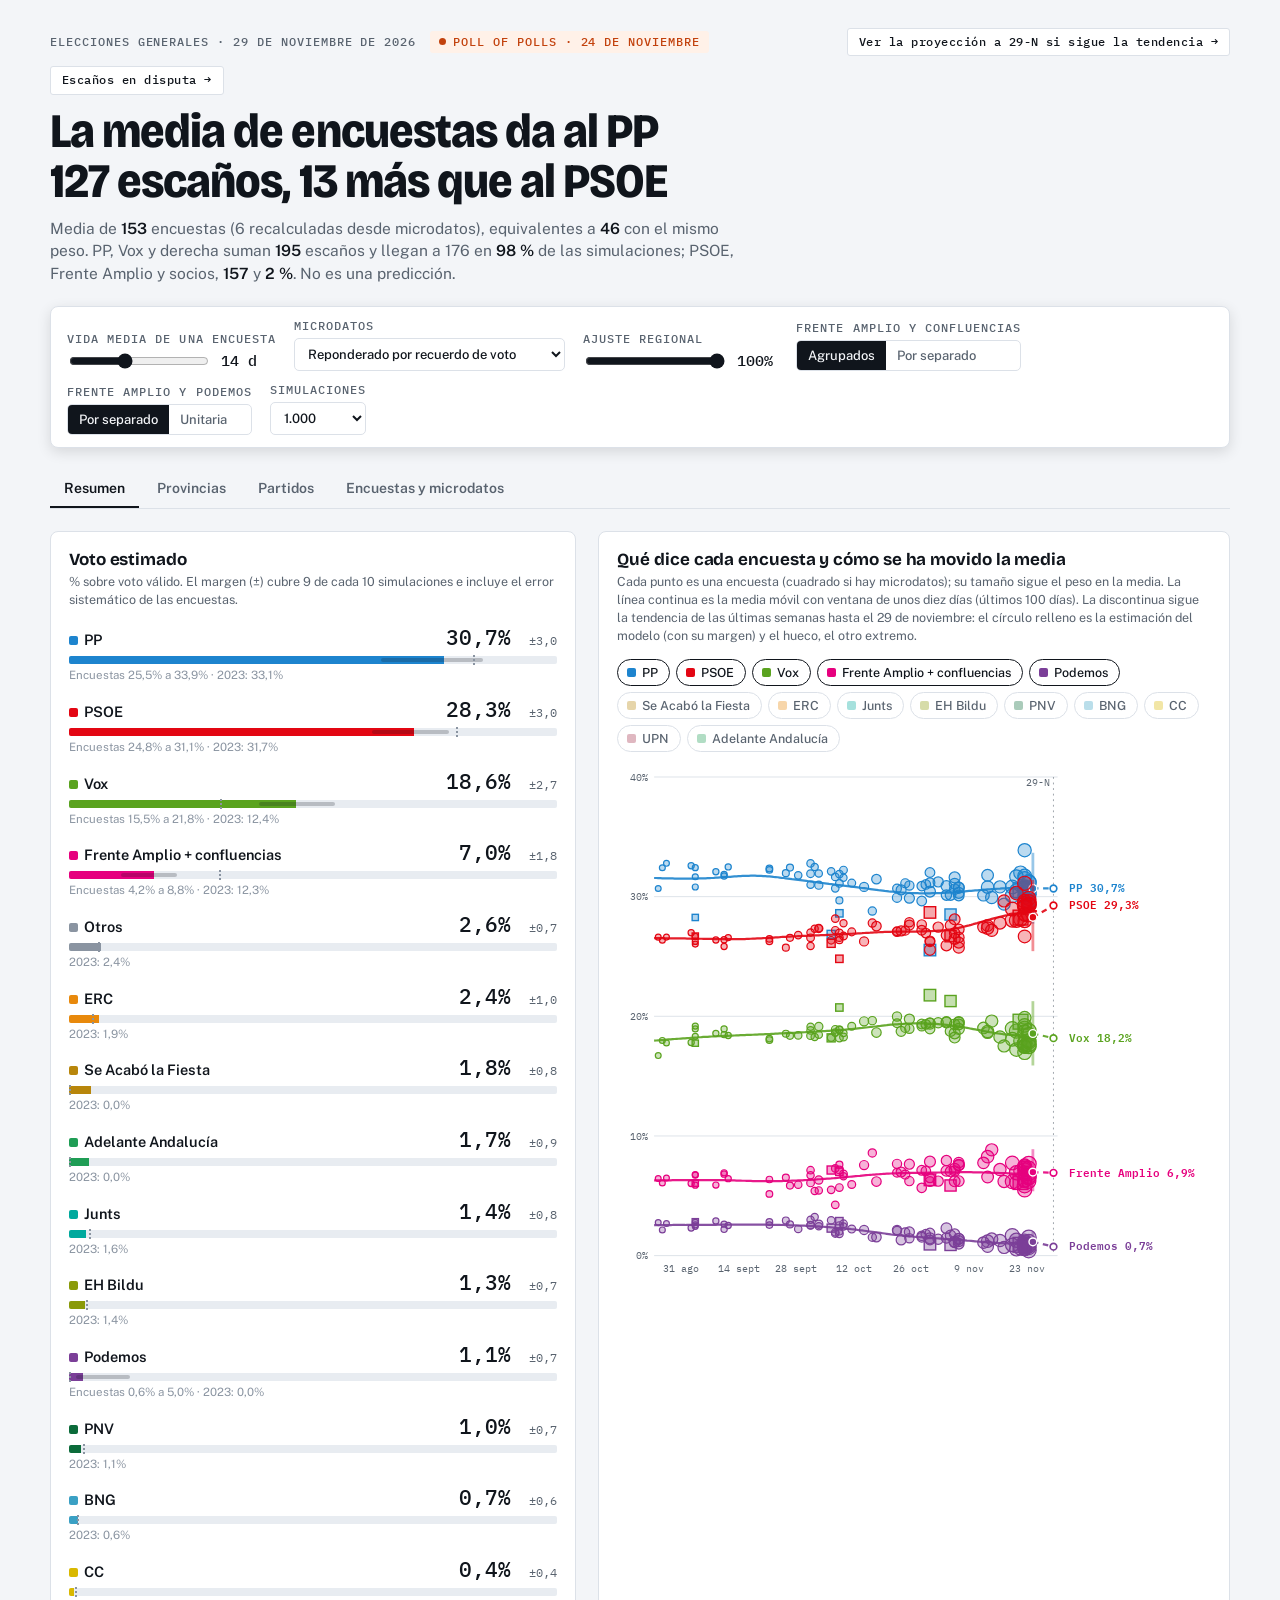
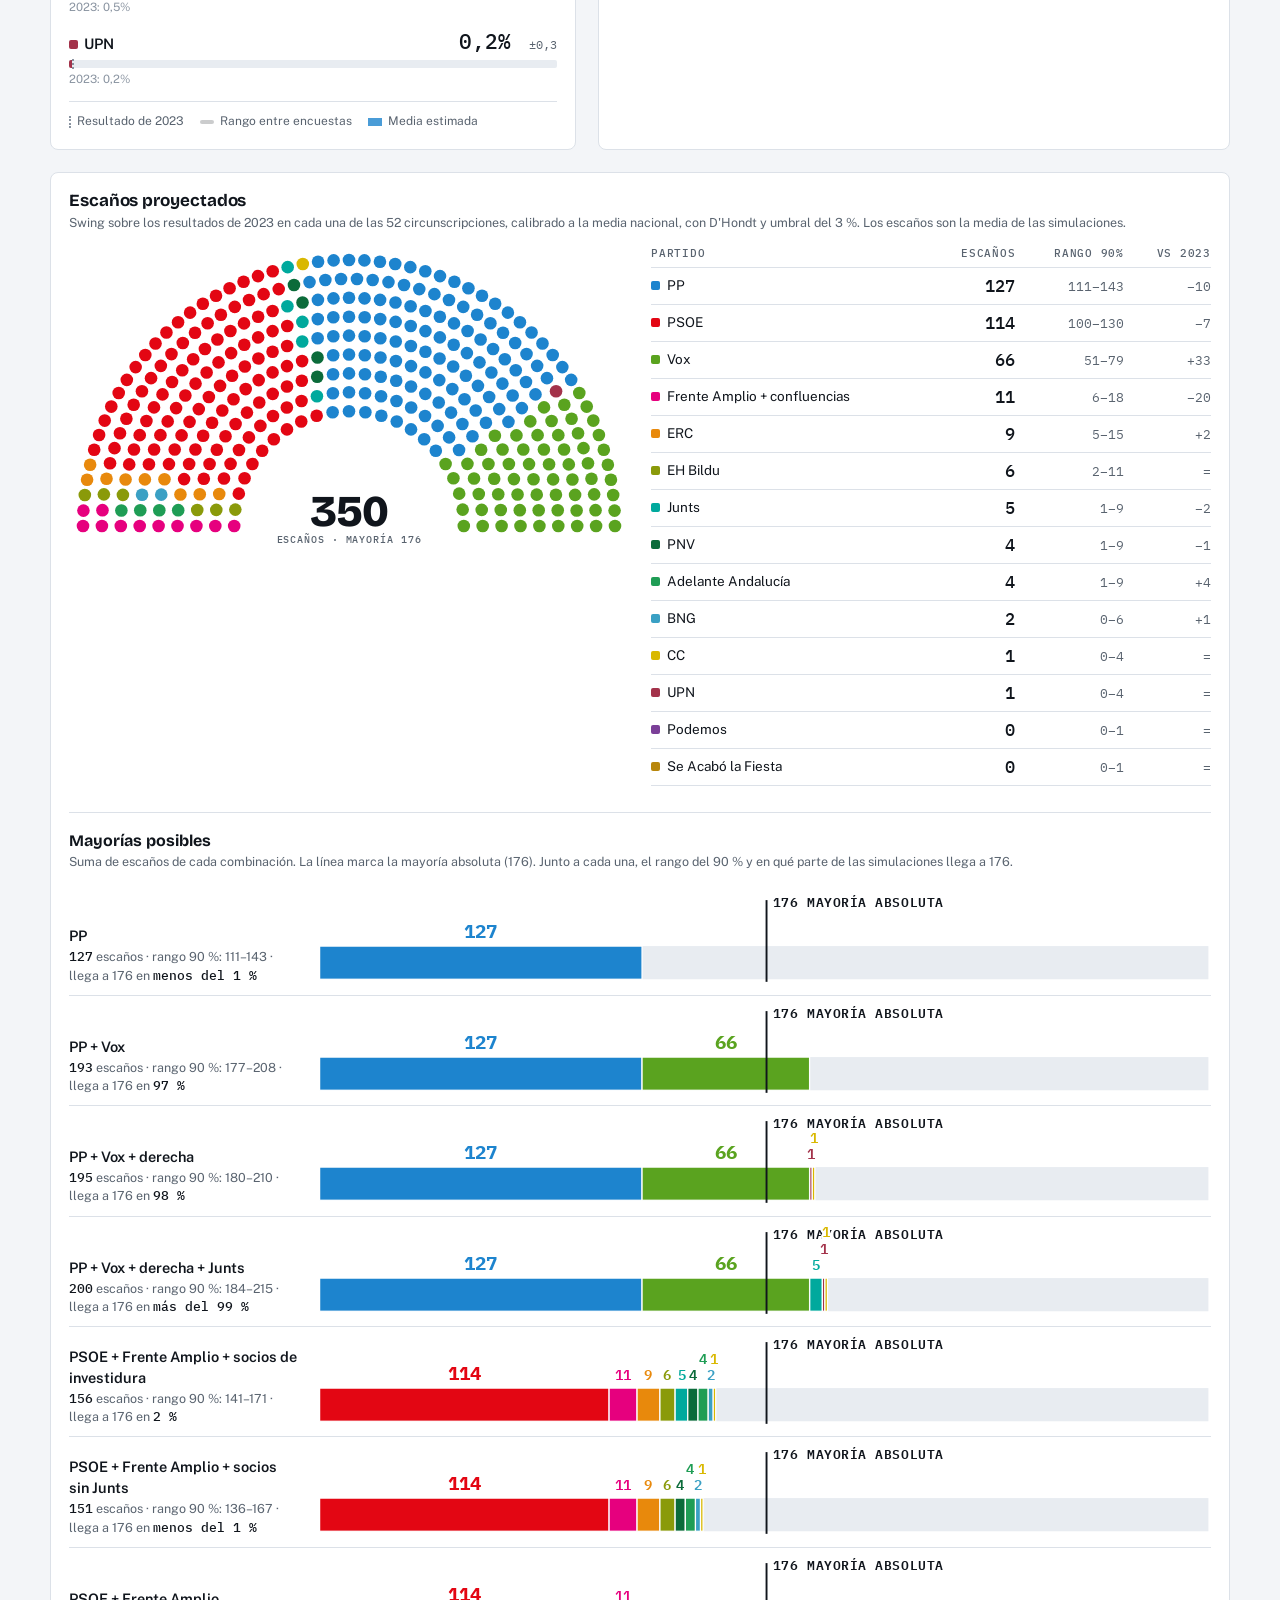
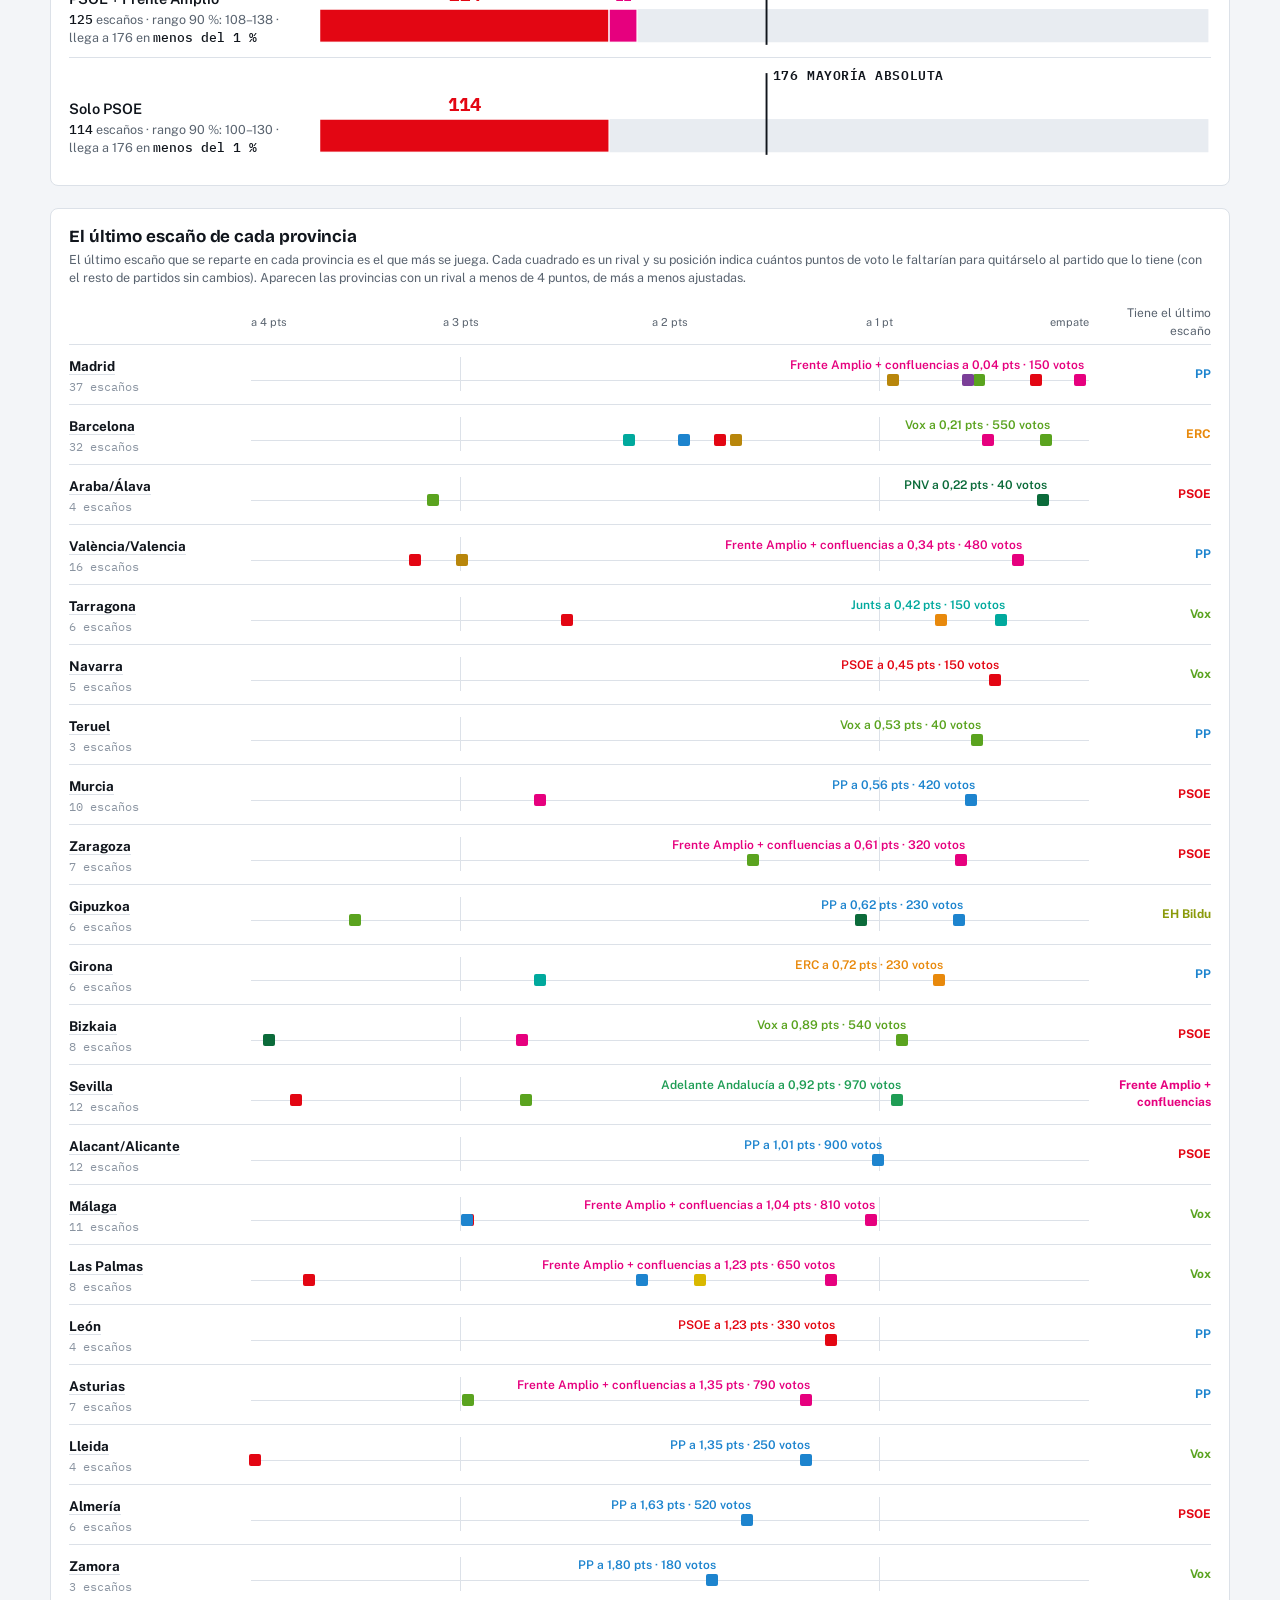
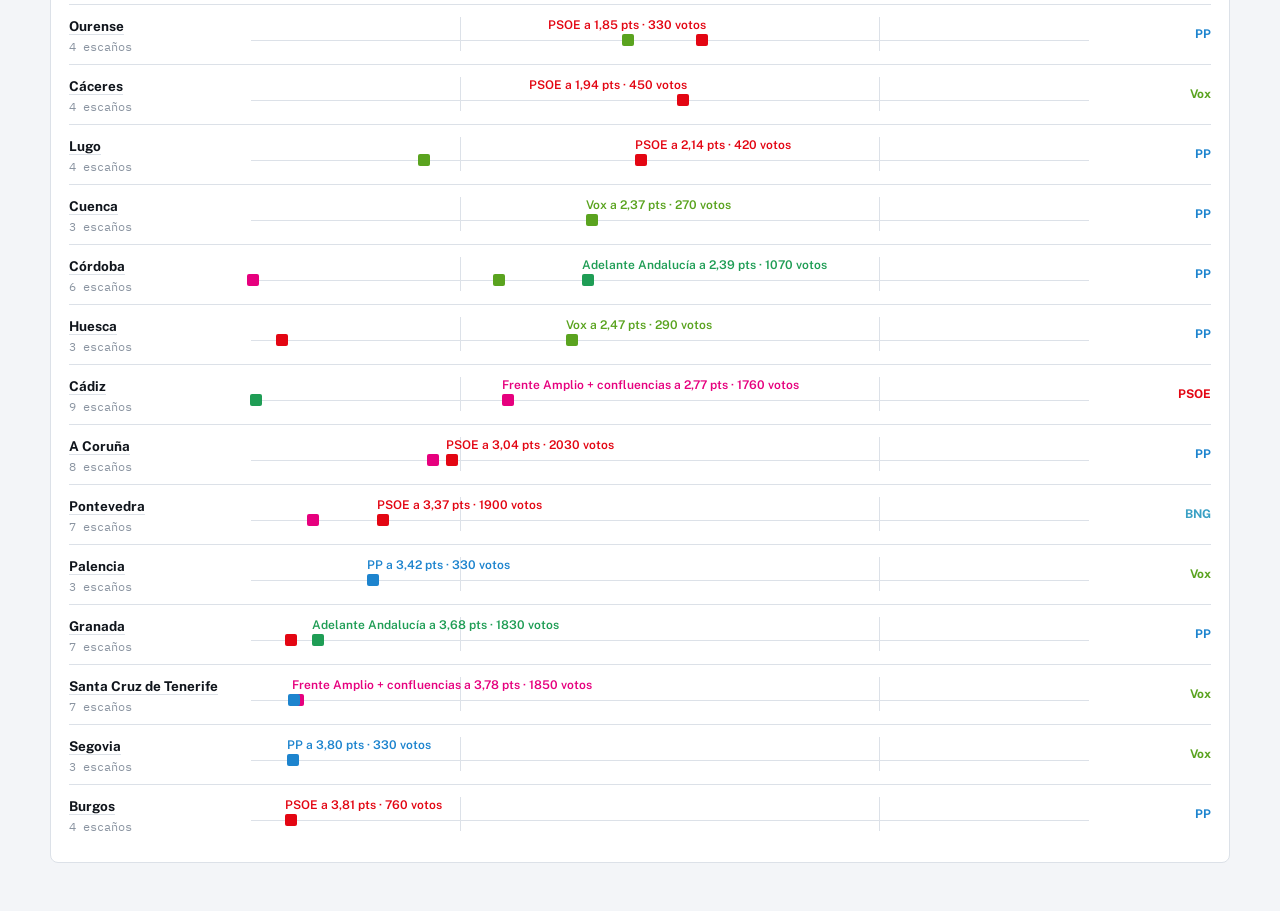
